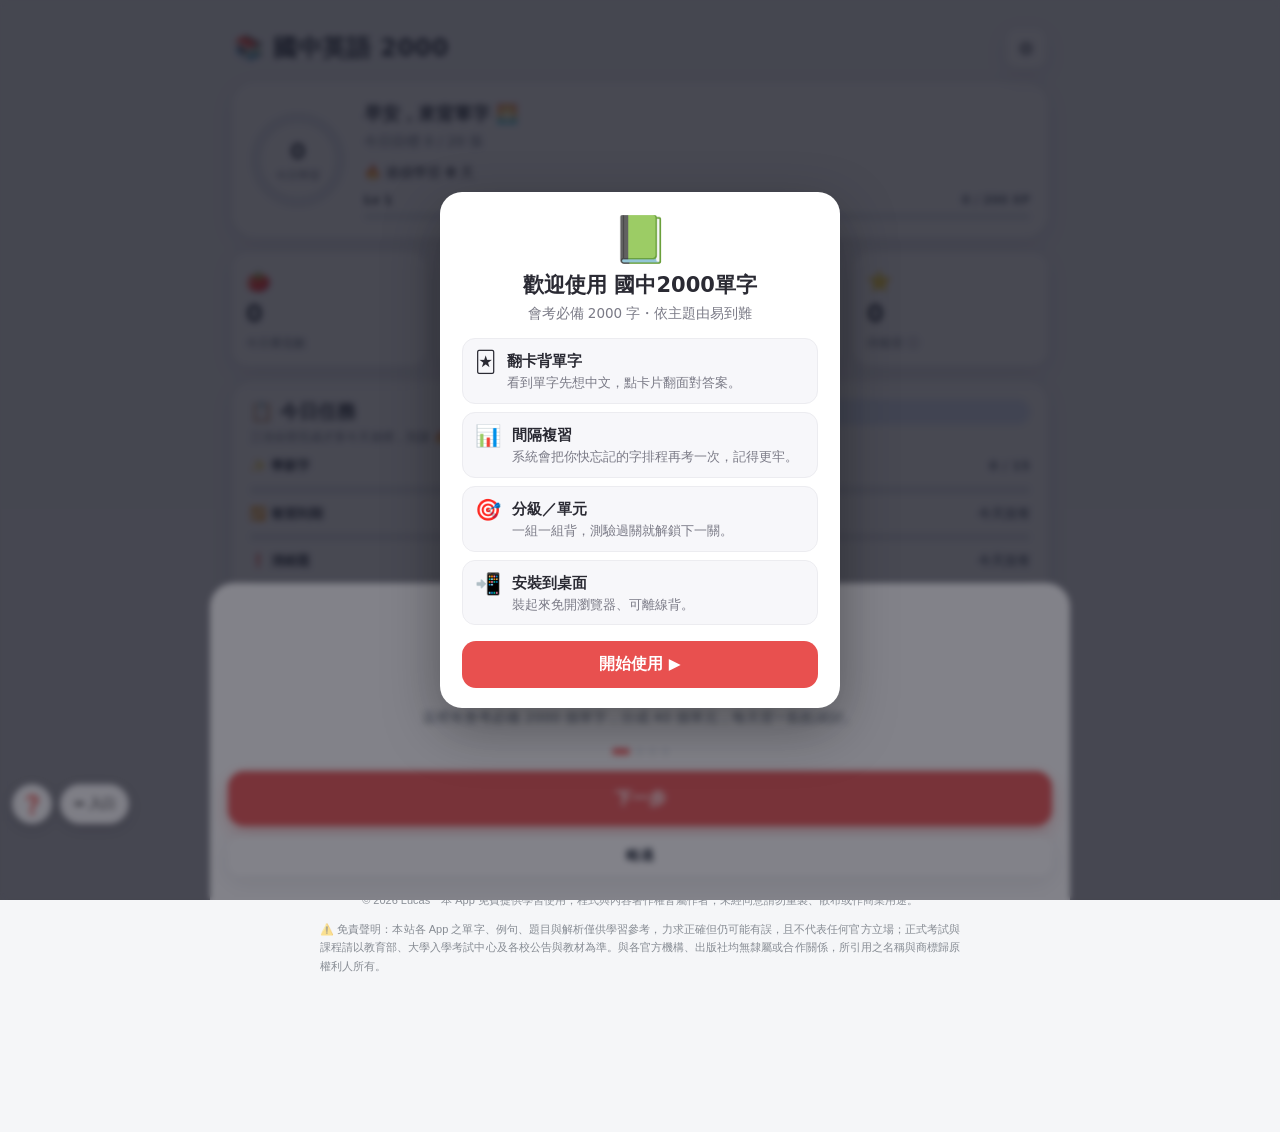
==== index.html @ 09dd48c2 "修正 bug:vocab 回報主指標全為 0(window.S 抓不到，App 的 S 是 let) 改用裸名 S。原本已學過/單元/綜合/連續/等級都因 window.S undefined 回報 " ====
<!DOCTYPE html>
<html lang="zh-Hant">
<head>
<meta charset="UTF-8">
<meta http-equiv="Content-Security-Policy" content="default-src 'self'; script-src 'self' 'unsafe-inline'; style-src 'self' 'unsafe-inline'; img-src 'self' data: blob:; media-src 'self' blob:; connect-src https://*.fullmodel.workers.dev; base-uri 'none'">
<meta name="viewport" content="width=device-width, initial-scale=1, viewport-fit=cover">
<meta name="theme-color" content="#e8504f">
<meta name="apple-mobile-web-app-capable" content="yes">
<meta name="apple-mobile-web-app-status-bar-style" content="black-translucent">
<meta name="apple-mobile-web-app-title" content="英語2000">
<title>國中英語 2000 單字</title>
<link rel="apple-touch-icon" href="apple-touch-icon.png">
<link rel="icon" href="icon-192.png">
<link rel="manifest" href="manifest.json">
<style>
:root{
  --accent:#ff6b6b; --accent-d:#e8504f; --accent-soft:#ffe5e5;
  --green:#2eb872; --green-soft:#d8f5e6;
  --blue:#4d8df6; --blue-soft:#e1ecfe;
  --amber:#f5a623; --amber-soft:#fdeccd;
  --bg:#f5f6f8; --card:#ffffff; --text:#222b38; --muted:#5f6b7a;
  --line:#e8ebf0; --shadow:0 6px 22px rgba(40,50,70,.10);
  --nav-h:64px; --radius:20px;
  --appw:560px;   /* 版面最大寬度，平板由 media query 放寬 */
}
html[data-theme="dark"]{
  --bg:#11151c; --card:#1b212c; --text:#e8edf4; --muted:#8b96a8;
  --line:#2a3340; --shadow:0 6px 22px rgba(0,0,0,.4);
  --accent-soft:#3a2526; --green-soft:#16332a; --blue-soft:#1a2740; --amber-soft:#3a2f1a;
}
*{box-sizing:border-box;-webkit-tap-highlight-color:transparent}
html,body{margin:0;padding:0;height:100%}
body{
  font-family:-apple-system,"Segoe UI",system-ui,"PingFang TC","Microsoft JhengHei",sans-serif;
  background:var(--bg); color:var(--text);
  overscroll-behavior:none; line-height:1.5;
  padding:env(safe-area-inset-top) env(safe-area-inset-right) 0 env(safe-area-inset-left);
}
#app{max-width:var(--appw); margin:0 auto; min-height:100vh; position:relative; padding-bottom:calc(var(--nav-h) + env(safe-area-inset-bottom) + 12px)}
.view{display:none; padding:16px 16px 0; animation:fade .25s ease}
.view.active{display:block}
@keyframes fade{from{opacity:0;transform:translateY(6px)}to{opacity:1;transform:none}}
h1,h2,h3{margin:0}
.muted{color:var(--muted)}
.center{text-align:center}
button{font-family:inherit; cursor:pointer; border:none; background:none; color:inherit}
.hide{display:none!important}

/* header */
.topbar{display:flex; align-items:center; justify-content:space-between; padding:6px 2px 14px}
.topbar .title{font-size:20px; font-weight:800; letter-spacing:.5px}
.icon-btn{width:40px;height:40px;border-radius:12px;background:var(--card);box-shadow:var(--shadow);font-size:18px;display:flex;align-items:center;justify-content:center}

/* cards */
.panel{background:var(--card); border-radius:var(--radius); box-shadow:var(--shadow); padding:18px; margin-bottom:14px}
.row{display:flex; gap:12px}
.row>*{flex:1}

/* progress ring */
.ring-wrap{display:flex; align-items:center; gap:18px}
.ring{position:relative; width:96px; height:96px; flex:none}
.ring svg{transform:rotate(-90deg)}
.ring .num{position:absolute; inset:0; display:flex; flex-direction:column; align-items:center; justify-content:center}
.ring .num b{font-size:22px; font-weight:800}
.ring .num span{font-size:11px; color:var(--muted)}

/* stat tiles */
.tiles{display:grid; grid-template-columns:repeat(2,1fr); gap:12px}
.tile{background:var(--card); border-radius:16px; box-shadow:var(--shadow); padding:14px}
.tile .v{font-size:24px; font-weight:800}
.tile .l{font-size:12px; color:var(--muted); margin-top:2px}
.tile .ico{font-size:20px}

/* big button */
.btn{display:flex; align-items:center; justify-content:center; gap:8px; width:100%; padding:16px; border-radius:16px; font-size:17px; font-weight:700; background:var(--accent-d); color:#fff; box-shadow:0 6px 16px rgba(232,80,79,.35); transition:transform .08s}
.btn:active{transform:scale(.97)}
.btn.sec{background:var(--card); color:var(--text); box-shadow:var(--shadow)}
.btn.green{background:var(--green); box-shadow:0 6px 16px rgba(46,184,114,.35)}
.btn.blue{background:var(--blue); box-shadow:0 6px 16px rgba(77,141,246,.35)}
.btn.sm{padding:11px; font-size:14px; border-radius:13px}

/* chips */
.chips{display:flex; gap:8px; flex-wrap:wrap; margin:4px 0}
.chip{padding:8px 14px; border-radius:20px; background:var(--card); box-shadow:var(--shadow); font-size:14px; font-weight:600; color:var(--muted)}
.chip.on{background:var(--accent); color:#fff; box-shadow:0 4px 12px rgba(255,107,107,.3)}

/* flashcard */
.deckbar{display:flex; align-items:center; justify-content:space-between; margin-bottom:10px; font-size:13px; color:var(--muted)}
.flash-scene{perspective:1200px; margin:6px 0 16px}
.flash{position:relative; width:100%; height:330px; transform-style:preserve-3d; transition:transform .5s cubic-bezier(.2,.8,.2,1); cursor:pointer}
.flash.flip{transform:rotateY(180deg)}
.face{position:absolute; inset:0; backface-visibility:hidden; -webkit-backface-visibility:hidden; border-radius:24px; background:var(--card); box-shadow:var(--shadow); display:flex; flex-direction:column; align-items:center; justify-content:center; padding:24px; text-align:center}
.face.back{transform:rotateY(180deg); background:linear-gradient(160deg,var(--accent),var(--accent-d)); color:#fff}
.face .word{font-size:46px; font-weight:800; letter-spacing:.5px; word-break:break-word}
.face .pos{margin-top:10px; padding:4px 12px; border-radius:14px; background:var(--accent-soft); color:var(--accent-d); font-size:13px; font-weight:700}
.face.back .pos{background:rgba(255,255,255,.25); color:#fff}
.face .zh{font-size:34px; font-weight:800; margin-top:6px}
.face .example{margin-top:12px; font-size:14px; line-height:1.5; max-width:90%; padding:10px 12px; border-radius:12px; background:rgba(255,255,255,.18)}
.face .example .en{font-weight:700}
.face .example .ex-zh{display:block; font-size:12.5px; opacity:.9; margin-top:3px}
.face .example:empty{display:none}
.face .topic{margin-top:14px; font-size:13px; opacity:.9}
.face .hint{position:absolute; bottom:18px; font-size:12px; color:var(--muted)}
.face.back .hint{color:rgba(255,255,255,.85)}
.speak{position:absolute; top:16px; right:16px; width:44px; height:44px; border-radius:14px; background:var(--accent-soft); color:var(--accent-d); font-size:20px; display:flex; align-items:center; justify-content:center}
.face.back .speak{background:rgba(255,255,255,.22); color:#fff}
.star{position:absolute; top:16px; left:16px; width:44px; height:44px; border-radius:14px; font-size:20px; display:flex; align-items:center; justify-content:center; background:var(--card); color:var(--muted)}
.face.back .star{background:rgba(255,255,255,.22)}
.star.on{color:#ffcf3f}

.rate{display:grid; grid-template-columns:repeat(3,1fr); gap:10px}
.rate button{padding:15px 6px; border-radius:16px; font-size:15px; font-weight:700; box-shadow:var(--shadow)}
.rate .no{background:var(--accent-soft); color:var(--accent-d)}
.rate .ok{background:var(--green-soft); color:var(--green)}
.rate .easy{background:var(--blue-soft); color:var(--blue)}
.rate button .e{display:block; font-size:22px; margin-bottom:2px}

.progress-line{height:8px; background:var(--line); border-radius:6px; overflow:hidden; margin:10px 0}
.progress-line>i{display:block; height:100%; background:var(--accent); border-radius:6px; transition:width .3s}

/* pomodoro bar */
.pomo{display:flex; align-items:center; gap:12px; background:var(--card); border-radius:16px; box-shadow:var(--shadow); padding:12px 14px; margin-bottom:12px}
.pomo .time{font-size:26px; font-weight:800; font-variant-numeric:tabular-nums; min-width:84px}
.pomo .state{font-size:12px; color:var(--muted)}
.pomo .dots{font-size:13px; letter-spacing:2px}
.pomo .ctrl{display:flex; gap:8px; margin-left:auto}
.pomo .ctrl button{width:42px;height:42px;border-radius:12px;background:var(--bg);font-size:17px;display:flex;align-items:center;justify-content:center}
.pomo.focus{outline:2px solid var(--accent)}
.pomo.break{outline:2px solid var(--green)}

/* quiz */
.subtabs{display:flex; gap:8px; margin-bottom:14px}
.subtabs button{flex:1; padding:11px; border-radius:14px; font-weight:700; font-size:14px; background:var(--card); box-shadow:var(--shadow); color:var(--muted)}
.subtabs button.on{background:var(--blue); color:#fff}
.q-passage{background:var(--blue-soft); border-radius:16px; padding:16px; font-size:16px; line-height:1.7; margin-bottom:14px}
.q-text{font-size:18px; font-weight:700; margin-bottom:14px}
.opts{display:flex; flex-direction:column; gap:10px}
.opt{padding:14px 16px; border-radius:14px; background:var(--card); box-shadow:var(--shadow); font-size:16px; text-align:left; display:flex; align-items:center; gap:10px; transition:transform .06s}
.opt:active{transform:scale(.98)}
.opt .k{width:26px;height:26px;border-radius:8px;background:var(--bg);display:flex;align-items:center;justify-content:center;font-weight:700;font-size:13px;flex:none}
.opt.correct{background:var(--green-soft); color:var(--green); font-weight:700}
.opt.correct .k{background:var(--green); color:#fff}
.opt.wrong{background:var(--accent-soft); color:var(--accent-d); font-weight:700}
.opt.wrong .k{background:var(--accent); color:#fff}
.opt.dim{opacity:.55}
.explain{margin-top:14px; padding:14px; border-radius:14px; background:var(--amber-soft); color:var(--text); font-size:14px; line-height:1.6}
.explain b{color:var(--amber)}
.q-meta{display:flex; justify-content:space-between; font-size:13px; color:var(--muted); margin-bottom:10px}

/* stats */
.bars{display:flex; align-items:flex-end; gap:8px; height:110px; padding-top:8px}
.bars .b{flex:1; display:flex; flex-direction:column; align-items:center; gap:6px; height:100%; justify-content:flex-end}
.bars .b .bar{width:70%; min-height:4px; background:var(--accent); border-radius:6px 6px 0 0; transition:height .4s}
.bars .b .day{font-size:11px; color:var(--muted)}
.bars .b .cnt{font-size:11px; color:var(--muted)}
.lvbar{margin-top:6px}
.lvbar .top{display:flex; justify-content:space-between; font-size:13px; margin-bottom:5px}

/* settings rows */
.set-row{display:flex; align-items:center; justify-content:space-between; padding:13px 0; border-bottom:1px solid var(--line)}
.set-row:last-child{border-bottom:none}
.set-row .lab{font-size:15px}
.set-row .lab small{display:block; color:var(--muted); font-size:12px}
.stepper{display:flex; align-items:center; gap:12px}
.stepper button{width:34px;height:34px;border-radius:10px;background:var(--bg);font-size:18px;font-weight:700;display:flex;align-items:center;justify-content:center}
.stepper b{min-width:54px; text-align:center; font-weight:800}
.switch{width:50px;height:30px;border-radius:16px;background:var(--line);position:relative;transition:background .2s}
.switch.on{background:var(--green)}
.switch i{position:absolute;top:3px;left:3px;width:24px;height:24px;border-radius:50%;background:#fff;transition:transform .2s;box-shadow:0 1px 3px rgba(0,0,0,.3)}
.switch.on i{transform:translateX(20px)}

/* bottom nav */
.nav{position:fixed; bottom:0; left:0; right:0; height:calc(var(--nav-h) + env(safe-area-inset-bottom)); padding-bottom:env(safe-area-inset-bottom); background:var(--card); border-top:1px solid var(--line); display:flex; max-width:var(--appw); margin:0 auto; z-index:50}
.nav button{flex:1; display:flex; flex-direction:column; align-items:center; justify-content:center; gap:3px; color:var(--muted); font-size:11px; font-weight:700}
.nav button .ni{font-size:21px; line-height:1}
.nav button.on{color:var(--accent)}
body.quiz-lock .nav{display:none}
body.quiz-lock .quiz-ctrl{display:none}
.wb-cat-h{display:flex;align-items:center;gap:8px;font-size:13px;font-weight:800;color:var(--accent-d);margin:14px 2px 8px;padding-bottom:5px;border-bottom:2px solid var(--accent-soft)}
.wb-cat-h:first-child{margin-top:2px}
.wb-cat-h span{font-size:11px;font-weight:700;color:#fff;background:var(--accent);border-radius:999px;padding:1px 8px}

/* modal */
.overlay{position:fixed; inset:0; background:rgba(20,25,35,.55); display:flex; align-items:flex-end; justify-content:center; z-index:100; opacity:0; pointer-events:none; transition:opacity .25s}
.overlay.show{opacity:1; pointer-events:auto}
.sheet{width:100%; max-width:var(--appw); background:var(--card); border-radius:24px 24px 0 0; padding:20px 18px calc(24px + env(safe-area-inset-bottom)); transform:translateY(100%); transition:transform .3s cubic-bezier(.2,.8,.2,1); max-height:88vh; overflow-y:auto}
.overlay.show .sheet{transform:none}
.sheet h2{font-size:18px; margin-bottom:6px}
.sheet .grab{width:40px;height:5px;border-radius:3px;background:var(--line);margin:0 auto 14px}

/* big result */
.result{text-align:center; padding:10px 0}
.result .big{font-size:64px}
.result .score{font-size:40px; font-weight:800; margin:6px 0}

/* toast */
.toast{position:fixed; left:50%; bottom:calc(var(--nav-h) + 24px); transform:translateX(-50%) translateY(20px); background:var(--text); color:var(--bg); padding:12px 18px; border-radius:14px; font-size:14px; font-weight:600; opacity:0; pointer-events:none; transition:.25s; z-index:200; box-shadow:var(--shadow); max-width:90%}
.toast.show{opacity:1; transform:translateX(-50%) translateY(0)}

/* celebration */
.celebrate{position:fixed; inset:0; display:flex; align-items:center; justify-content:center; z-index:300; pointer-events:none; opacity:0; transition:opacity .2s}
.celebrate.show{opacity:1}
.celebrate .card{background:var(--card); border-radius:24px; box-shadow:var(--shadow); padding:26px 30px; text-align:center; transform:scale(.6)}
.celebrate.show .card{animation:pop .45s ease forwards}
.celebrate .ce{font-size:60px}
.celebrate .ct{font-weight:800; font-size:20px; margin-top:8px}
.celebrate .cs{color:var(--muted); font-size:14px; margin-top:4px}
/* badges grid */
.badges{display:grid; grid-template-columns:repeat(4,1fr); gap:10px}
.badge{background:var(--card); border-radius:14px; box-shadow:var(--shadow); padding:12px 6px; text-align:center}
.badge .be{font-size:26px}
.badge .bt{font-size:11px; margin-top:4px; font-weight:600}
.badge.off{opacity:.32; filter:grayscale(1)}
.empty{text-align:center; padding:40px 20px; color:var(--muted)}
.empty .e{font-size:48px; margin-bottom:10px}
.pop{animation:pop .35s ease}
@keyframes pop{0%{transform:scale(.8)}60%{transform:scale(1.08)}100%{transform:scale(1)}}
.section-title{font-size:14px; font-weight:800; color:var(--muted); margin:18px 2px 8px; letter-spacing:.5px}

/* ===== 每日任務卡 + 首頁收斂 ===== */
.task-seg{margin:10px 0}
.task-seg-top{display:flex;justify-content:space-between;font-size:13px;font-weight:700;margin-bottom:2px}
.task-seg-top span:last-child{color:var(--muted);font-weight:800}
.scope-chip{font-size:12px;font-weight:800;color:var(--blue);background:var(--blue-soft);padding:4px 12px;border-radius:999px;cursor:pointer;white-space:nowrap}
.btn.done{background:var(--green)!important}
.quick-actions{display:grid;grid-template-columns:repeat(4,1fr);gap:8px;margin-top:12px}
.quick-actions button{position:relative;background:var(--bg);border:none;border-radius:14px;padding:10px 4px;font-size:12px;font-weight:700;color:var(--text);cursor:pointer;display:flex;flex-direction:column;align-items:center;gap:4px}
.quick-actions button span{font-size:20px}
.quick-actions button i{position:absolute;top:4px;right:8px;font-style:normal;font-size:11px;font-weight:800;color:#fff;background:var(--amber);min-width:16px;height:16px;line-height:16px;text-align:center;border-radius:9px;padding:0 3px}
.quick-actions button i:empty,.quick-actions button i.zero{display:none}

/* ===== 錯題本頁 ===== */
.wb-sort{display:flex;gap:6px}
.wb-sort button{font-size:12px;font-weight:700;padding:4px 10px;border-radius:999px;border:none;background:var(--bg);color:var(--muted);cursor:pointer}
.wb-sort button.on{background:var(--accent);color:#fff}
.wb-item{display:flex;align-items:center;gap:10px;padding:11px 0;border-bottom:1px solid var(--line)}
.wb-item .w{font-weight:800;font-size:17px}
.wb-item .z{color:var(--muted);font-size:13px;margin-top:2px}
.wb-item .cnt{font-size:11px;font-weight:800;color:var(--amber);background:var(--amber-soft);padding:3px 9px;border-radius:999px;white-space:nowrap}
.wb-item .sp{margin-left:auto;display:flex;gap:6px;align-items:center}
.wb-item .sp button{background:var(--bg);border:none;border-radius:10px;padding:7px 11px;font-size:12px;font-weight:700;color:var(--text);cursor:pointer}
.last-pick{background:var(--amber-soft);color:var(--accent-d);font-size:13px;font-weight:700;padding:8px 11px;border-radius:10px;margin:6px 0 2px}

/* ===== M5 卡片背面分層放大 ===== */
.face.back .zh{font-size:40px;margin-top:2px;line-height:1.1}
.face.back .pos{margin-top:8px;font-size:12px;padding:3px 10px;background:rgba(255,255,255,.25);color:#fff}
.face.back .example{font-size:15px;margin-top:12px;background:rgba(255,255,255,.16)}
.face.back .example .en{font-weight:800}
.face.back .example .ex-zh{font-size:13.5px;opacity:.95;margin-top:4px}
.face.back .topic{margin-top:10px;font-size:11px;opacity:.7}
.face.back .word{font-size:24px;opacity:.85;font-weight:700}

/* ===== M6 測驗題型 + 新手引導 ===== */
.quiz-ctrl{display:flex;flex-direction:column;gap:10px;margin-bottom:14px;background:var(--card);border-radius:16px;box-shadow:var(--shadow);padding:12px}
.qc-row{display:flex;align-items:center;gap:8px}
.qc-lab{font-size:11px;font-weight:800;color:var(--muted);letter-spacing:1px;flex:none;width:30px}
.qc-seg{display:flex;gap:3px;background:var(--bg);border-radius:999px;padding:3px}
.qc-seg.grow{flex:1}
.qc-seg.grow button{flex:1}
.qc-unit{border:none;background:var(--bg);border-radius:999px;padding:8px 14px;font-size:12.5px;font-weight:700;color:var(--text);cursor:pointer;flex:1;max-width:160px}
.qc-seg button{border:none;background:none;font-size:13px;font-weight:700;color:var(--muted);padding:7px 12px;border-radius:999px;cursor:pointer;white-space:nowrap;transition:.15s}
.qc-seg button.on{background:var(--accent);color:#fff;box-shadow:0 2px 8px rgba(255,107,107,.3)}
.ob-dots{display:flex;gap:6px;justify-content:center;margin-bottom:16px}
.ob-dot{width:7px;height:7px;border-radius:999px;background:var(--line);transition:.2s}
.ob-dot.on{background:var(--accent);width:18px}

/* ===== M7 單元闖關地圖 ===== */
.map-grid{display:grid;grid-template-columns:repeat(4,1fr);gap:10px;padding:2px}
.map-cell{aspect-ratio:1;border-radius:16px;display:flex;flex-direction:column;align-items:center;justify-content:center;font-weight:800;cursor:pointer;background:var(--card);box-shadow:var(--shadow)}
.map-cell .u{font-size:17px}
.map-cell .s{font-size:17px;margin-top:1px}
.map-cell.locked{background:var(--bg);color:var(--muted);cursor:not-allowed;box-shadow:none}
.map-cell.passed{background:linear-gradient(160deg,var(--green),#1c9c5e);color:#fff}
.map-cell.open{outline:2px solid var(--accent);outline-offset:-2px}

/* ===== M8 會考倒數/老師作業 banner ===== */
.banner{padding:11px 14px;border-radius:14px;font-size:13px;font-weight:700;margin-bottom:10px;line-height:1.5}
.banner.exam{background:var(--blue-soft);color:var(--blue)}
.banner.assign{background:var(--amber-soft);color:var(--accent-d);cursor:pointer}
/* ===== 安裝到桌面按鈕 ===== */
.install-btn{width:100%;display:flex;align-items:center;gap:10px;padding:13px 16px;border-radius:14px;font-size:15px;font-weight:800;background:var(--green);color:#fff;box-shadow:0 5px 16px rgba(46,184,114,.35);margin-bottom:12px;cursor:pointer;border:none;font-family:inherit}
.install-btn span{font-size:18px}
.install-btn.sec{background:var(--card);color:var(--text);box-shadow:var(--shadow)}
.install-tip{background:var(--green-soft);color:var(--text);border-radius:14px;padding:14px 16px;font-size:14px;line-height:1.8;margin-bottom:12px}
.install-tip b{color:var(--green)}
.install-x{display:inline-block;margin-top:8px;color:var(--green);font-weight:800;cursor:pointer}

/* ===== 單元分頁（課本目錄） ===== */
.units-grid{display:grid;grid-template-columns:repeat(2,1fr);gap:10px;padding:2px}
.unit-card{border-radius:16px;padding:12px 13px;background:var(--card);box-shadow:var(--shadow);cursor:pointer}
.unit-card.locked{background:var(--bg);color:var(--muted);cursor:not-allowed;box-shadow:none}
.unit-card.passed{background:linear-gradient(160deg,var(--green),#1c9c5e);color:#fff}
.unit-card.open{outline:2px solid var(--accent);outline-offset:-2px}
.uc-top{display:flex;justify-content:space-between;align-items:center}
.uc-n{font-size:15px;font-weight:800}
.uc-sub{font-size:12px;opacity:.85;margin-top:5px}
.unit-card .progress-line{margin:6px 0 0;height:6px}

/* ===== 錯題本標籤 ===== */
.wb-tag{font-size:10px;font-weight:800;color:var(--blue);background:var(--blue-soft);padding:2px 6px;border-radius:6px;margin-left:4px;vertical-align:middle}
.wb-u{font-size:10px;font-weight:700;color:var(--muted);margin-left:4px;vertical-align:middle}

/* ===== 魔王字 ===== */
.wb-item.boss{background:linear-gradient(90deg,rgba(232,80,79,.07),transparent);border-radius:10px;padding-left:6px}
.wb-item.boss .w{color:var(--accent-d)}

/* ===== 拼字輸入題型 ===== */
.spell-in{width:100%;box-sizing:border-box;margin-top:16px;padding:14px 16px;font-size:22px;font-weight:800;border:2px solid var(--line);border-radius:14px;background:var(--bg);color:var(--text);text-align:center;letter-spacing:1px}
.spell-in:focus{outline:none;border-color:var(--blue)}
/* ===== 填空題（cloze） ===== */
.cloze-sent{font-size:19px;line-height:1.75;font-weight:600}
.cloze-b{color:var(--blue);letter-spacing:2px;font-weight:800}
.cloze-hint{margin-top:10px;font-size:14px;color:var(--muted)}

/* ===== 無障礙：減少動態 + 焦點環 ===== */
@media (prefers-reduced-motion: reduce){ *{animation-duration:.01ms!important; transition-duration:.01ms!important; scroll-behavior:auto!important} }
:focus-visible{outline:3px solid var(--blue); outline-offset:2px; border-radius:8px}

/* ===== 多義字 另解 ===== */
.face.back .sense2{margin-top:8px;font-size:13px;background:rgba(255,255,255,.16);padding:7px 11px;border-radius:10px;max-width:90%;line-height:1.5}
.face.back .sense2:empty{display:none}
.face.back .sense2 b{background:rgba(255,255,255,.28);padding:1px 6px;border-radius:6px;margin-right:3px}
.face.back .sense2 .ex-zh{display:block;font-size:12px;opacity:.9;margin-top:3px}

/* ===== 響應式：平板 / 大螢幕動態放大 ===== */
@media (min-width:700px){
  :root{ --appw:680px; --nav-h:70px; --radius:24px; }
  .view{ padding:22px 22px 0; }
  .topbar .title{ font-size:24px; }
  .flash{ height:400px; }
  .face .word{ font-size:56px; }
  .face .zh{ font-size:40px; }
  .face.back .zh{ font-size:46px; }
  .face .example{ font-size:16px; }
  .face.back .example{ font-size:17px; }
  .q-text{ font-size:20px; }
  .opt{ font-size:17px; padding:16px 18px; }
  .q-passage{ font-size:17px; }
  .tiles{ grid-template-columns:repeat(3,1fr); }
  .units-grid{ grid-template-columns:repeat(3,1fr); }
  .map-grid{ grid-template-columns:repeat(5,1fr); }
  .badges{ grid-template-columns:repeat(5,1fr); }
  .nav button{ font-size:13px; }
  .nav button .ni{ font-size:24px; }
}
@media (min-width:1040px){
  :root{ --appw:860px; }
  .flash{ height:440px; }
  .face .word{ font-size:62px; }
  .units-grid{ grid-template-columns:repeat(4,1fr); }
  .map-grid{ grid-template-columns:repeat(6,1fr); }
  .tiles{ grid-template-columns:repeat(4,1fr); }
}
/* 橫向矮螢幕（手機/平板橫放）：縮短卡片避免被切 */
@media (max-height:560px) and (min-width:640px){
  .flash{ height:260px; }
  .face .word{ font-size:40px; }
  .face .zh{ font-size:30px; }
}
</style>
</head>
<body>
<div id="app">

  <!-- ===== HOME ===== -->
  <section class="view active" id="view-home">
    <div class="topbar">
      <div class="title">📚 國中英語 2000</div>
      <button class="icon-btn" onclick="openSettings()">⚙️</button>
    </div>

    <div class="panel">
      <div class="ring-wrap">
        <div class="ring">
          <svg width="96" height="96" viewBox="0 0 96 96">
            <circle cx="48" cy="48" r="42" fill="none" stroke="var(--line)" stroke-width="10"/>
            <circle id="goalRing" cx="48" cy="48" r="42" fill="none" stroke="var(--accent)" stroke-width="10" stroke-linecap="round" stroke-dasharray="264" stroke-dashoffset="264"/>
          </svg>
          <div class="num"><b id="goalNum">0</b><span>今日學習</span></div>
        </div>
        <div style="flex:1">
          <div id="greet" style="font-size:18px;font-weight:800">嗨，準備好了嗎？</div>
          <div class="muted" id="goalText" style="font-size:14px;margin-top:4px">今日目標 0 / 20 張</div>
          <div id="streakRow" style="margin-top:10px;font-size:14px">🔥 連續學習 <b id="streakHome">0</b> 天</div>
          <div style="margin-top:8px"><div style="display:flex;justify-content:space-between;font-size:12px;font-weight:700"><span id="lvText">Lv 1</span><span id="xpText" class="muted">0 / 200 XP</span></div><div class="progress-line" style="margin:4px 0 0;height:7px"><i id="xpBar" style="width:0%;background:linear-gradient(90deg,var(--amber),var(--accent))"></i></div></div>
        </div>
      </div>
    </div>

    <div id="installBar"></div>

    <div id="homeBanners"></div>

    <div class="tiles">
      <div class="tile"><div class="ico">🍅</div><div class="v" id="pomoToday">0</div><div class="l">今日番茄數</div></div>
      <div class="tile"><div class="ico">🎯</div><div class="v" id="accToday">—</div><div class="l">今日答對率</div></div>
      <div class="tile"><div class="ico">📚</div><div class="v" id="masteredCount">0</div><div class="l" style="cursor:pointer" onclick="toast('精熟＝連續答對、升到第 5 盒以上的字')">已精熟單字 ⓘ</div></div>
      <div class="tile"><div class="ico">⭐</div><div class="v" id="dueCount">0</div><div class="l" style="cursor:pointer" onclick="toast('待複習＝今天到期、該再看一次的字')">待複習 ⓘ</div></div>
    </div>

    <div class="panel" style="margin-top:14px" id="taskCard">
      <div class="row" style="justify-content:space-between;align-items:center;margin-bottom:2px">
        <h3 style="margin:0">📋 今日任務</h3>
        <span class="scope-chip" id="deckScope" onclick="openDeckPicker()" title="點我換範圍/單元">全部</span>
      </div>
      <div class="muted" style="font-size:12px;margin-bottom:6px">三項全部完成才算今天達標，別讓 🔥 連續天數斷掉</div>
      <div id="taskSegs"></div>
      <button class="btn" id="mainCta" style="margin-top:14px" onclick="startToday()">開始今天 ▶</button>
      <div class="quick-actions">
        <button onclick="go('quiz')"><span>📝</span>測驗</button>
        <button onclick="startQuick()"><span>⚡</span>快速5題</button>
        <button id="wrongBtn" onclick="go('wrong')"><span>🔁</span>錯題<i id="wrongNum"></i></button>
        <button onclick="startReview(true)"><span>🍅</span>番茄鐘</button>
      </div>
    </div>
  </section>

  <!-- ===== FLASHCARDS ===== -->
  <section class="view" id="view-cards">
    <div class="topbar">
      <div class="title">單字卡</div>
      <button class="icon-btn" onclick="openDeckPicker()">🎚️</button>
    </div>

    <div class="pomo hide" id="pomoBar">
      <div>
        <div class="time" id="pomoTime">10:00</div>
        <div class="state" id="pomoState">專注中</div>
      </div>
      <div class="dots" id="pomoDots"></div>
      <div class="ctrl">
        <button id="pomoToggle" onclick="togglePomo()">⏸</button>
        <button onclick="stopPomo()">⏹</button>
      </div>
    </div>

    <div id="studyArea">
      <div class="deckbar">
        <span id="deckLabel">今日複習</span>
        <span id="deckCount">0 / 0</span>
      </div>
      <div class="progress-line"><i id="deckProg" style="width:0%"></i></div>

      <div class="flash-scene">
        <div class="flash" id="flash" onclick="flipCard()">
          <div class="face front">
            <button class="star" id="starBtn" onclick="event.stopPropagation();toggleStar()">★</button>
            <button class="speak" onclick="event.stopPropagation();speakWord()">🔊</button>
            <div class="word" id="fWord">—</div>
            <div class="pos" id="fPos"></div>
            <div class="hint">點一下看中文 👆</div>
          </div>
          <div class="face back">
            <button class="speak" onclick="event.stopPropagation();speakCard()">🔊</button>
            <div class="word" id="bWord" style="font-size:30px"></div>
            <div class="zh" id="bZh"></div>
            <div class="pos" id="bPos"></div>
            <div class="example" id="bExample"></div>
            <div class="sense2" id="bSense2"></div>
            <div class="topic" id="bTopic"></div>
            <div class="hint">下方選或滑動：← 不會 · → 記得 · ↑ 太簡單</div>
          </div>
        </div>
      </div>

      <div class="rate" id="rateRow">
        <button class="no" onclick="rate('no')"><span class="e">😵</span>不會</button>
        <button class="ok" onclick="rate('ok')"><span class="e">🙂</span>記得</button>
        <button class="easy" onclick="rate('easy')"><span class="e">😎</span>太簡單</button>
      </div>
    </div>

    <div id="reviewArea" class="hide">
      <div class="deckbar"><span id="rvLabel">今日複習</span><span id="rvCount">0 / 0</span></div>
      <div class="progress-line"><i id="rvProg" style="width:0%"></i></div>
      <div class="rv-mode" id="rvMode"></div>
      <div id="rvBody"></div>
    </div>

    <div id="studyDone" class="hide"></div>
  </section>

  <!-- ===== QUIZ ===== -->
  <section class="view" id="view-quiz">
    <div class="topbar"><div class="title">單字測驗</div><button class="icon-btn" id="quizExit" style="display:none" onclick="exitQuiz()">✕</button></div>
    <div class="quiz-ctrl">
      <div class="qc-row">
        <span class="qc-lab">題型</span>
        <div class="qc-seg grow" id="qcDir">
          <button data-d="en2zh" onclick="setQuizDir('en2zh')">英→中</button>
          <button data-d="zh2en" onclick="setQuizDir('zh2en')">中→英</button>
          <button data-d="spell" onclick="setQuizDir('spell')">拼字</button>
          <button data-d="cloze" onclick="setQuizDir('cloze')">填空</button>
        </div>
      </div>
      <div class="qc-row">
        <span class="qc-lab">範圍</span>
        <select id="qcUnit" class="qc-unit" style="max-width:none;flex:1" onchange="setQuizUnit(this.value)"></select>
        <span class="qc-lab" style="width:auto;margin-left:auto;color:var(--muted);font-weight:700">📝 固定 50 題</span>
      </div>
    </div>
    <div id="quizBody"></div>
  </section>

  <!-- ===== STATS ===== -->
  <section class="view" id="view-stats">
    <div class="topbar"><div class="title">統計</div><button class="icon-btn" onclick="openSettings()">⚙️</button></div>

    <div class="tiles">
      <div class="tile"><div class="ico">🍅</div><div class="v" id="s-pomoTotal">0</div><div class="l">累積番茄數</div></div>
      <div class="tile"><div class="ico">🔥</div><div class="v" id="s-streak">0</div><div class="l">連續天數</div></div>
      <div class="tile"><div class="ico">✅</div><div class="v" id="s-acc">—</div><div class="l">總答對率</div></div>
      <div class="tile"><div class="ico">🃏</div><div class="v" id="s-totalCards">0</div><div class="l">累積複習張數</div></div>
    </div>

    <div class="panel" style="margin-top:14px">
      <h3 style="margin-bottom:6px">最近 7 天</h3>
      <div class="bars" id="weekBars"></div>
    </div>

    <div class="panel">
      <h3 style="margin-bottom:4px">單字熟練度</h3>
      <div class="muted" style="font-size:12px;margin-bottom:12px">「精熟」= 連續答對升到第 5 盒以上（★）</div>
      <div class="lvbar"><div class="top"><span>基礎 1200 字</span><span id="lv1txt">0 / 0</span></div><div class="progress-line"><i id="lv1bar" style="width:0%"></i></div></div>
      <div class="lvbar" style="margin-top:14px"><div class="top"><span>挑戰 800 字</span><span id="lv2txt">0 / 0</span></div><div class="progress-line"><i id="lv2bar" style="width:0%;background:var(--blue)"></i></div></div>
    </div>

    <div class="panel">
      <h3 style="margin-bottom:4px">各主題精熟度</h3>
      <div class="muted" style="font-size:12px;margin-bottom:10px">看看哪些主題還要加強</div>
      <div id="topicStats"></div>
    </div>

    <div class="panel">
      <h3 style="margin-bottom:10px">成就徽章 🏅</h3>
      <div class="badges" id="badgeGrid"></div>
    </div>
  </section>

  <!-- ===== WRONG BOOK ===== -->
  <section class="view" id="view-wrong">
    <div class="topbar"><div class="title">🔁 錯題本</div><button class="icon-btn" onclick="go('home')">✕</button></div>
    <div class="panel">
      <div class="row" style="justify-content:space-between;align-items:center">
        <div><b id="wbCount">0</b> 個錯題<span id="wbDueTxt" class="muted" style="font-size:12px"></span></div>
        <div class="muted" style="font-size:12px">英↔中 各連對 2 次才畢業</div>
      </div>
      <button class="btn" id="wbReviewBtn" style="margin-top:12px" onclick="quizWrong()">📝 開始複習錯題</button>
      <button class="btn sec sm" style="margin-top:10px" onclick="startStudy('wrong',false)">🃏 翻卡看一遍（複習印象，不計畢業）</button>
    </div>
    <div class="panel">
      <div class="row" style="justify-content:space-between;align-items:center;margin-bottom:8px">
        <h3 style="margin:0">清單</h3>
        <div class="wb-sort">
          <button id="wbSortN" class="on" onclick="setWbSort('n')">最常錯</button>
          <button id="wbSortT" onclick="setWbSort('t')">最近錯</button>
        </div>
      </div>
      <div class="qc-row" style="margin-bottom:8px"><span class="qc-lab">分類</span>
        <div class="qc-seg grow" id="wbGroupSeg">
          <button data-g="topic" class="on" onclick="setWbGroup('topic')">主題</button>
          <button data-g="pos" onclick="setWbGroup('pos')">詞性</button>
          <button data-g="unit" onclick="setWbGroup('unit')">單元</button>
          <button data-g="level" onclick="setWbGroup('level')">級別</button>
        </div>
      </div>
      <div id="wbList"></div>
    </div>
  </section>

  <!-- ===== UNITS ===== -->
  <section class="view" id="view-units">
    <div class="topbar"><div class="title">📚 單元</div><div></div></div>
    <div class="panel">
      <div class="muted" style="font-size:13px;margin-bottom:4px">40 個單元、每單元 50 字。點單元看清單、學習與測驗。測驗 ≥80% 過關蓋 ⭐ 解鎖下一關。已過 <b id="unitsPassed">0</b> / <span id="unitsTotal">40</span> 關</div>
      <div class="progress-line"><i id="unitsProg" style="width:0%;background:var(--green)"></i></div>
      <div class="row" style="justify-content:space-between;align-items:center;margin-top:10px">
        <span class="muted" style="font-size:12px">🔓 自由模式（任意單元都能練，不用照順序解鎖）</span>
        <div class="switch" id="swFree" onclick="toggleFreeUnit()"><i></i></div>
      </div>
    </div>
    <div class="units-grid" id="unitsGrid"></div>
    <div class="panel" style="margin-top:16px">
      <h3 style="margin-bottom:4px">🏆 綜合測驗</h3>
      <div class="muted" style="font-size:12px;margin-bottom:10px">每過完 4 個單元解鎖一關，用「拼字」考 100 題，答對率 ≥80% 過關 🏆</div>
      <div class="units-grid" id="comboGrid"></div>
    </div>
  </section>

  <!-- ===== UNIT DETAIL ===== -->
  <section class="view" id="view-unitdetail">
    <div class="topbar"><div class="title" id="udTitle">Unit</div><button class="icon-btn" onclick="go('units')">✕</button></div>
    <div class="panel">
      <div id="udStats" class="muted" style="font-size:13px;margin-bottom:4px"></div>
      <div class="progress-line"><i id="udProg" style="width:0%;background:var(--green)"></i></div>
      <div class="row" style="margin-top:12px;gap:8px">
        <button class="btn sm" style="flex:1" onclick="startUnitLearn(udCur)">📖 學習這單元</button>
        <button class="btn sm sec" style="flex:1" onclick="startUnitChallenge(udCur)">📝 測驗驗收</button>
      </div>
    </div>
    <div class="panel">
      <h3 style="margin-bottom:6px">單字清單（<span id="udCount">50</span>）</h3>
      <div id="udList"></div>
    </div>
  </section>

  <!-- ===== NAV ===== -->
  <nav class="nav">
    <button id="nav-home" class="on" aria-label="首頁" onclick="go('home')"><span class="ni">🏠</span>首頁</button>
    <button id="nav-cards" aria-label="單字卡" onclick="go('cards')"><span class="ni">🃏</span>單字卡</button>
    <button id="nav-units" aria-label="單元" onclick="go('units')"><span class="ni">📚</span>單元</button>
    <button id="nav-quiz" aria-label="測驗" onclick="go('quiz')"><span class="ni">📝</span>測驗</button>
    <button id="nav-wrong" aria-label="錯題" onclick="go('wrong')"><span class="ni">🔁</span>錯題</button>
    <button id="nav-stats" aria-label="統計" onclick="go('stats')"><span class="ni">📊</span>統計</button>
  </nav>
</div>

<!-- ===== ONBOARDING ===== -->
<div class="overlay" id="onboardOverlay">
  <div class="sheet" style="text-align:center">
    <div id="obIcon" style="font-size:56px;line-height:1.2">📚</div>
    <h2 id="obTitle" style="justify-content:center"></h2>
    <div class="muted" id="obText" style="font-size:14px;margin:8px 4px 20px;line-height:1.6"></div>
    <div class="ob-dots" id="obDots"></div>
    <button class="btn" id="obBtn" onclick="nextOnboard()">下一步</button>
    <button class="btn sec sm" style="margin-top:10px" onclick="finishOnboard()">略過</button>
  </div>
</div>

<!-- ===== SETTINGS SHEET ===== -->
<div class="overlay" id="settingsOverlay" onclick="if(event.target===this)closeSettings()">
  <div class="sheet">
    <div class="grab"></div>
    <h2>設定</h2>
    <div class="muted" style="font-size:13px;margin-bottom:10px">調整成適合你的節奏</div>

    <div class="section-title">番茄鐘</div>
    <div class="set-row"><div class="lab">專注時間<small>建議 10–15 分鐘</small></div>
      <div class="stepper"><button onclick="stepSet('focusMin',-5)">−</button><b><span id="setFocus">10</span> 分</b><button onclick="stepSet('focusMin',5)">＋</button></div></div>
    <div class="set-row"><div class="lab">休息時間</div>
      <div class="stepper"><button onclick="stepSet('breakMin',-1)">−</button><b><span id="setBreak">5</span> 分</b><button onclick="stepSet('breakMin',1)">＋</button></div></div>
    <div class="set-row"><div class="lab">長休息時間<small>每完成 4 個番茄</small></div>
      <div class="stepper"><button onclick="stepSet('longBreakMin',-5)">−</button><b><span id="setLongBreak">15</span> 分</b><button onclick="stepSet('longBreakMin',5)">＋</button></div></div>

    <div class="section-title">學習</div>
    <div class="set-row"><div class="lab">每日目標<small>每天想背幾張卡</small></div>
      <div class="stepper"><button onclick="stepSet('dailyGoal',-5)">−</button><b><span id="setGoal">20</span> 張</b><button onclick="stepSet('dailyGoal',5)">＋</button></div></div>
    <div class="set-row"><div class="lab">每日新字<small>今日任務的學新字目標</small></div>
      <div class="stepper"><button onclick="stepSet('dailyNew',-5)">−</button><b><span id="setNew">15</span> 字</b><button onclick="stepSet('dailyNew',5)">＋</button></div></div>
    <div class="set-row"><div class="lab">會考日期<small>設定後首頁顯示倒數與每日建議量</small></div>
      <input type="date" id="setExam" onchange="setExamDate(this.value)" style="border:1px solid var(--line);border-radius:10px;padding:6px 8px;font-size:13px;color:var(--text);background:var(--card)"></div>
    <div class="set-row"><div class="lab">每日提醒<small>到設定時間若任務未完成會提醒</small></div>
      <div class="switch" id="swRemind" onclick="toggleRemind()"><i></i></div></div>
    <div class="set-row"><div class="lab">提醒時間<small>開著 App 較準；關閉 App 無法保證（離線限制）</small></div>
      <input type="time" id="setRemindTime" onchange="setRemindTime(this.value)" style="border:1px solid var(--line);border-radius:10px;padding:6px 8px;font-size:13px;color:var(--text);background:var(--card)"></div>
    <div class="set-row"><div class="lab">自動翻卡<small>翻面後自動評「記得」並換下一張</small></div>
      <div class="switch" id="swAuto" onclick="toggleSet('autoAdvance')"><i></i></div></div>
    <div class="set-row" id="rowAutoSec"><div class="lab">自動換卡秒數<small>翻面後等幾秒換下一張</small></div>
      <div class="stepper"><button onclick="stepSet('autoAdvanceSec',-1)">−</button><b><span id="setAutoSec">8</span> 秒</b><button onclick="stepSet('autoAdvanceSec',1)">＋</button></div></div>
    <div class="set-row"><div class="lab">跳過已精熟<small>複習時略過已精熟(★熟練)的字</small></div>
      <div class="switch" id="swSkip" onclick="toggleSet('skipMastered')"><i></i></div></div>
    <div class="set-row"><div class="lab">卡片背面顯示例句<small>關掉可讓背面更簡潔</small></div>
      <div class="switch on" id="swExample" onclick="toggleSet('showExample')"><i></i></div></div>
    <div class="set-row"><div class="lab">發音音效</div>
      <div class="switch on" id="swSound" onclick="toggleSet('sound')"><i></i></div></div>
    <div class="set-row"><div class="lab">翻卡自動唸英文<small>給習慣先聽再背的人</small></div>
      <div class="switch" id="swAutoSpeak" onclick="toggleSet('autoSpeak')"><i></i></div></div>

    <div class="section-title">家長 / 護眼</div>
    <div class="set-row"><div class="lab">減壓模式<small>隱藏連續天數與會考倒數、提醒改正向</small></div>
      <div class="switch" id="swCalm" onclick="toggleSet('calmMode')"><i></i></div></div>
    <div class="set-row"><div class="lab">螢幕時間提醒<small>連續使用到時提醒休息看遠方</small></div>
      <div class="stepper"><button onclick="stepSet('screenLimit',-15)">−</button><b><span id="setScreen">關</span></b><button onclick="stepSet('screenLimit',15)">＋</button></div></div>
    <div class="set-row"><div class="lab">設定密碼鎖<small id="pinState">未設定（孩子可自行更動設定）</small></div>
      <button class="btn sec sm" style="width:auto;padding:8px 14px" onclick="setPin()">設定</button></div>

    <div class="section-title">外觀</div>
    <div class="set-row"><div class="lab">深色模式<small>預設跟隨手機系統</small></div>
      <div class="switch" id="swDark" onclick="toggleSet('dark')"><i></i></div></div>
    <div class="set-row"><div class="lab">簡潔模式<small>關掉慶祝動畫，專心衝刺</small></div>
      <div class="switch" id="swMinimal" onclick="toggleSet('minimal')"><i></i></div></div>
    <div class="set-row"><div class="lab">精簡首頁<small>首頁隱藏統計磚，只留任務與開始</small></div>
      <div class="switch" id="swSimpleHome" onclick="toggleSet('simpleHome')"><i></i></div></div>

    <div class="section-title">老師作業</div>
    <button class="btn sec sm" style="margin-top:6px" onclick="document.getElementById('assignFile').click()">📥 匯入老師作業檔</button>
    <input type="file" id="assignFile" accept="application/json,.json" class="hide" onchange="importAssignment(event)">
    <button class="btn sec sm" style="margin-top:10px" onclick="exportAssignmentTemplate()">📤 匯出作業範本（老師用）</button>

    <div class="section-title">學生資料（班級彙整用）</div>
    <div class="set-row"><div class="lab">班級</div><input id="pfCls" onchange="setProfile('cls',this.value)" placeholder="例 801" style="width:110px;border:1px solid var(--line);border-radius:10px;padding:6px 8px;font-size:13px;background:var(--card);color:var(--text)"></div>
    <div class="set-row"><div class="lab">座號</div><input id="pfSeat" onchange="setProfile('seat',this.value)" placeholder="例 15" style="width:110px;border:1px solid var(--line);border-radius:10px;padding:6px 8px;font-size:13px;background:var(--card);color:var(--text)"></div>
    <div class="set-row"><div class="lab">姓名</div><input id="pfName" onchange="setProfile('name',this.value)" placeholder="姓名" style="width:110px;border:1px solid var(--line);border-radius:10px;padding:6px 8px;font-size:13px;background:var(--card);color:var(--text)"></div>
    <button class="btn sec sm" style="margin-top:6px" onclick="exportForTeacher()">📤 匯出進度給老師</button>

    <div class="section-title">資料</div>
    <button class="btn sec sm" style="margin-top:6px" onclick="exportData()">📤 匯出學習紀錄</button>
    <button class="btn sec sm" style="margin-top:10px" onclick="document.getElementById('importFile').click()">📥 匯入備份檔</button>
    <input type="file" id="importFile" accept="application/json,.json" class="hide" onchange="importData(event)">
    <button class="btn sm" style="margin-top:10px;background:var(--card);color:var(--accent-d);box-shadow:var(--shadow)" onclick="resetData()">🗑️ 清除所有紀錄</button>
    <button class="btn sec sm" style="margin-top:14px" onclick="closeSettings()">完成</button>
  </div>
</div>

<!-- ===== DECK PICKER SHEET ===== -->
<div class="overlay" id="deckOverlay" onclick="if(event.target===this)closeDeckPicker()">
  <div class="sheet">
    <div class="grab"></div>
    <h2>選擇牌組</h2>
    <div class="muted" style="font-size:13px;margin-bottom:12px">挑你想練的範圍</div>
    <div class="section-title">分級</div>
    <div class="chips" id="levelChips"></div>
    <div class="section-title">主題</div>
    <div class="chips" id="topicChips"></div>
    <div class="section-title">單元（每單元 50 字）</div>
    <div class="chips" id="unitChips"></div>
    <button class="btn" style="margin-top:16px" onclick="applyDeck()">開始這組（<span id="deckPreview">0</span> 張）</button>
    <button class="btn sec sm" style="margin-top:10px" onclick="closeDeckPicker()">取消</button>
  </div>
</div>

<div class="toast" id="toast" role="status" aria-live="polite"></div>
<div class="celebrate" id="celebrate"><div class="card"><div class="ce" id="ceIcon">🎉</div><div class="ct" id="ceTitle"></div><div class="cs" id="ceSub"></div></div></div>

<script>
const WORDS = [{"word": "able", "pos": "adj", "zh_tw": "有能力的", "level": 1, "topic": "describe", "ex": "I am able to speak English well.", "exZh": "我能夠說得很好的英文。", "unit": 1}, {"word": "about", "pos": "prep", "zh_tw": "有關", "level": 1, "topic": "func", "ex": "Tell me about your favorite hobby.", "exZh": "告訴我關於你最喜歡的嗜好。", "unit": 1, "pos2": "adv", "zh2": "大約；差不多", "ex2": "There are about thirty students.", "exZh2": "大約有三十個學生。"}, {"word": "above", "pos": "adv", "zh_tw": "在上方", "level": 1, "topic": "func", "ex": "The bird is flying above the tree.", "exZh": "那隻鳥在樹的上方飛行。", "unit": 1}, {"word": "abroad", "pos": "adv", "zh_tw": "在國外", "level": 1, "topic": "adverb", "ex": "Have you ever traveled abroad before?", "exZh": "你以前曾在國外旅行過嗎？", "unit": 1}, {"word": "across", "pos": "prep", "zh_tw": "在…對面", "level": 1, "topic": "func", "ex": "We walk across the street together.", "exZh": "我們一起穿越那條街。", "unit": 1}, {"word": "actress", "pos": "n", "zh_tw": "女演員", "level": 1, "topic": "job", "ex": "That actress is in many TV shows.", "exZh": "那位女演員演過很多電視節目。", "unit": 1}, {"word": "afraid", "pos": "adj", "zh_tw": "害怕的", "level": 1, "topic": "describe", "ex": "Are you afraid of the dark?", "exZh": "你害怕黑暗嗎？", "unit": 1}, {"word": "after", "pos": "conj", "zh_tw": "在…之後", "level": 1, "topic": "func", "ex": "Come here after you finish homework.", "exZh": "你完成功課之後來這裡。", "unit": 1}, {"word": "afternoon", "pos": "n", "zh_tw": "下午", "level": 1, "topic": "time", "ex": "We have music class in the afternoon.", "exZh": "我們下午有音樂課。", "unit": 1}, {"word": "again", "pos": "adv", "zh_tw": "再度", "level": 1, "topic": "adverb", "ex": "Can you try again one more time?", "exZh": "你能再試一次嗎？", "unit": 1}, {"word": "age", "pos": "n", "zh_tw": "年齡", "level": 1, "topic": "thing", "ex": "My brother is twelve years of age.", "exZh": "我的哥哥年齡十二歲。", "unit": 1}, {"word": "ago", "pos": "adv", "zh_tw": "…之前", "level": 1, "topic": "time", "ex": "I saw him two weeks ago.", "exZh": "我兩週以前看到他。", "unit": 1}, {"word": "agree", "pos": "v", "zh_tw": "同意", "level": 1, "topic": "action", "ex": "Do you agree with my opinion here?", "exZh": "你同意我的看法嗎？", "unit": 1}, {"word": "ahead", "pos": "adv", "zh_tw": "向前", "level": 1, "topic": "adverb", "ex": "Walk ahead and turn left.", "exZh": "向前走然後左轉。", "unit": 1}, {"word": "air", "pos": "n", "zh_tw": "空氣", "level": 1, "topic": "nature", "ex": "Fresh air makes me feel very good.", "exZh": "新鮮空氣讓我感覺很好。", "unit": 1}, {"word": "airplane", "pos": "n", "zh_tw": "飛機", "level": 1, "topic": "transport", "ex": "The airplane is flying over the city.", "exZh": "飛機正飛越這座城市。", "unit": 1}, {"word": "airport", "pos": "n", "zh_tw": "機場", "level": 1, "topic": "transport", "ex": "We met my uncle at the airport.", "exZh": "我們在機場接到了我叔叔。", "unit": 1}, {"word": "all", "pos": "adj", "zh_tw": "全部的", "level": 1, "topic": "number", "ex": "All students must listen carefully.", "exZh": "所有的學生都必須仔細聽。", "unit": 1}, {"word": "almost", "pos": "adv", "zh_tw": "幾乎", "level": 1, "topic": "adverb", "ex": "I almost missed the school bus.", "exZh": "我差點錯過了校車。", "unit": 1}, {"word": "along", "pos": "prep", "zh_tw": "沿著", "level": 1, "topic": "func", "ex": "We walked along the river yesterday.", "exZh": "我們昨天沿著河邊散步。", "unit": 1}, {"word": "already", "pos": "adv", "zh_tw": "已經", "level": 1, "topic": "time", "ex": "I have already eaten my lunch.", "exZh": "我已經吃過午餐了。", "unit": 1}, {"word": "also", "pos": "adv", "zh_tw": "也", "level": 1, "topic": "adverb", "ex": "I like pizza, and I also like pasta.", "exZh": "我喜歡披薩，我也喜歡義大利麵。", "unit": 1}, {"word": "always", "pos": "adv", "zh_tw": "總是", "level": 1, "topic": "adverb", "ex": "She is always happy and very kind.", "exZh": "她總是快樂的和很友善的。", "unit": 1}, {"word": "angry", "pos": "adj", "zh_tw": "生氣的", "level": 1, "topic": "describe", "ex": "My dad was angry about the mess.", "exZh": "我爸爸對這團亂很生氣。", "unit": 1}, {"word": "animal", "pos": "n", "zh_tw": "動物", "level": 1, "topic": "animal", "ex": "The dog is a very cute animal.", "exZh": "那隻狗是一個很可愛的動物。", "unit": 1}, {"word": "another", "pos": "adj", "zh_tw": "另外的", "level": 1, "topic": "func", "ex": "Can I have another piece of cake?", "exZh": "我可以再吃另一塊蛋糕嗎？", "unit": 1}, {"word": "answer", "pos": "n", "zh_tw": "答案", "level": 1, "topic": "school", "ex": "Did you know the answer already?", "exZh": "你已經知道答案了嗎？", "unit": 1, "pos2": "v", "zh2": "回答；接（電話）", "ex2": "Please answer my question.", "exZh2": "請回答我的問題。"}, {"word": "ant", "pos": "n", "zh_tw": "螞蟻", "level": 1, "topic": "animal", "ex": "A small ant is on my desk.", "exZh": "一隻小螞蟻在我的桌上。", "unit": 1}, {"word": "any", "pos": "adj", "zh_tw": "任何的", "level": 1, "topic": "number", "ex": "Do you have any questions for me?", "exZh": "你有任何問題要問我嗎？", "unit": 1}, {"word": "anyone", "pos": "pron", "zh_tw": "任何人", "level": 1, "topic": "func", "ex": "Does anyone know the answer?", "exZh": "有任何人知道答案嗎？", "unit": 1}, {"word": "anything", "pos": "n", "zh_tw": "任何事物", "level": 1, "topic": "func", "ex": "I didn't buy anything at the store.", "exZh": "我在店裡沒有買任何東西。", "unit": 1}, {"word": "apartment", "pos": "n", "zh_tw": "公寓", "level": 1, "topic": "home", "ex": "They live in a small apartment.", "exZh": "他們住在一間小公寓裡。", "unit": 1}, {"word": "appear", "pos": "v", "zh_tw": "出現", "level": 1, "topic": "action", "ex": "A rainbow appeared after the heavy rain.", "exZh": "大雨後出現了彩虹。", "unit": 1}, {"word": "apple", "pos": "n", "zh_tw": "蘋果", "level": 1, "topic": "food", "ex": "I eat an apple for breakfast.", "exZh": "我早餐吃一個蘋果。", "unit": 1}, {"word": "April", "pos": "n", "zh_tw": "四月", "level": 1, "topic": "time", "ex": "My birthday is in April.", "exZh": "我的生日在四月。", "unit": 1}, {"word": "arm", "pos": "n", "zh_tw": "手臂", "level": 1, "topic": "body", "ex": "He broke his arm last week.", "exZh": "他上週弄斷了手臂。", "unit": 1}, {"word": "around", "pos": "adv", "zh_tw": "在附近", "level": 1, "topic": "func", "ex": "There are many shops around here.", "exZh": "這附近有許多商店。", "unit": 1}, {"word": "arrive", "pos": "v", "zh_tw": "到達", "level": 1, "topic": "transport", "ex": "We arrive at school at eight o'clock.", "exZh": "我們八點鐘抵達學校。", "unit": 1}, {"word": "art", "pos": "n", "zh_tw": "藝術", "level": 1, "topic": "school", "ex": "I love drawing in art class at school.", "exZh": "我喜歡在學校的美術課畫畫。", "unit": 1}, {"word": "as", "pos": "prep", "zh_tw": "像，如同", "level": 1, "topic": "func", "ex": "She works as a teacher in our town.", "exZh": "她在我們鎮上當老師。", "unit": 1, "pos2": "conj", "zh2": "當…的時候；因為", "ex2": "He sang as he walked home.", "exZh2": "他一邊走回家一邊唱歌。"}, {"word": "ask", "pos": "v", "zh_tw": "詢問", "level": 1, "topic": "school", "ex": "Ask the teacher for more help, okay?", "exZh": "請問老師要求更多幫助，好嗎？", "unit": 1}, {"word": "August", "pos": "n", "zh_tw": "八月", "level": 1, "topic": "time", "ex": "My birthday is in August every year.", "exZh": "我的生日每年都在八月。", "unit": 1}, {"word": "aunt", "pos": "n", "zh_tw": "姑媽", "level": 1, "topic": "family", "ex": "My aunt baked a cake for us.", "exZh": "我姑媽為我們烤了一個蛋糕。", "unit": 1}, {"word": "autumn", "pos": "n", "zh_tw": "秋天", "level": 1, "topic": "time", "ex": "The leaves turn red in autumn.", "exZh": "葉子在秋天變紅。", "unit": 1}, {"word": "away", "pos": "adv", "zh_tw": "不在", "level": 1, "topic": "adverb", "ex": "My friend lives far away from school.", "exZh": "我朋友住得離學校很遠。", "unit": 1}, {"word": "baby", "pos": "n", "zh_tw": "嬰兒", "level": 1, "topic": "person", "ex": "The baby is crying for her mother.", "exZh": "嬰兒在哭著找媽媽。", "unit": 1}, {"word": "back", "pos": "n", "zh_tw": "背部", "level": 1, "topic": "body", "ex": "I hurt my back during the game.", "exZh": "我在遊戲中傷了我的背部。", "unit": 1, "pos2": "adv", "zh2": "回；向後", "ex2": "Please come back soon.", "exZh2": "請快點回來。"}, {"word": "bad", "pos": "adj", "zh_tw": "壞的", "level": 1, "topic": "describe", "ex": "That is a really bad idea, friend.", "exZh": "那是一個很壞的想法，朋友。", "unit": 1}, {"word": "badminton", "pos": "n", "zh_tw": "羽毛球", "level": 1, "topic": "sport", "ex": "We play badminton in the park together.", "exZh": "我們一起在公園打羽毛球。", "unit": 1}, {"word": "bag", "pos": "n", "zh_tw": "袋子", "level": 1, "topic": "clothes", "ex": "I put my books in my school bag.", "exZh": "我把書放進我的書包裡。", "unit": 1}, {"word": "bake", "pos": "v", "zh_tw": "烘烤", "level": 1, "topic": "food", "ex": "My mom likes to bake bread on Sunday.", "exZh": "我媽媽喜歡在星期天烤麵包。", "unit": 2}, {"word": "bakery", "pos": "n", "zh_tw": "麵包店", "level": 1, "topic": "place", "ex": "We buy fresh bread at the bakery.", "exZh": "我們在麵包店買新鮮的麵包。", "unit": 2}, {"word": "balcony", "pos": "n", "zh_tw": "陽臺", "level": 1, "topic": "home", "ex": "She waters the flowers on the balcony.", "exZh": "她在陽臺上澆花。", "unit": 2}, {"word": "ball", "pos": "n", "zh_tw": "球", "level": 1, "topic": "thing", "ex": "He plays basketball with the ball.", "exZh": "他用球玩籃球。", "unit": 2}, {"word": "banana", "pos": "n", "zh_tw": "香蕉", "level": 1, "topic": "food", "ex": "I eat a banana for breakfast every day.", "exZh": "我每天早餐吃一根香蕉。", "unit": 2}, {"word": "band", "pos": "n", "zh_tw": "樂團", "level": 1, "topic": "sport", "ex": "My brother plays drums in a band.", "exZh": "我哥哥在一個樂團裡打鼓。", "unit": 2}, {"word": "bank", "pos": "n", "zh_tw": "銀行", "level": 1, "topic": "place", "ex": "My dad works at the bank.", "exZh": "我爸爸在銀行工作。", "unit": 2, "pos2": "n", "zh2": "河岸", "ex2": "We sat on the river bank.", "exZh2": "我們坐在河岸上。"}, {"word": "barbecue", "pos": "v", "zh_tw": "火烤", "level": 1, "topic": "sport", "ex": "We barbecue meat in the backyard tonight.", "exZh": "我們今晚在後院火烤肉。", "unit": 2}, {"word": "baseball", "pos": "n", "zh_tw": "棒球", "level": 1, "topic": "sport", "ex": "We watch a baseball game after school.", "exZh": "我們放學後看一場棒球比賽。", "unit": 2}, {"word": "basket", "pos": "n", "zh_tw": "籃子", "level": 1, "topic": "home", "ex": "She put the apples in the basket.", "exZh": "她把蘋果放進籃子裡。", "unit": 2}, {"word": "basketball", "pos": "n", "zh_tw": "籃球", "level": 1, "topic": "sport", "ex": "We play basketball every weekend.", "exZh": "我們每個週末玩籃球。", "unit": 2}, {"word": "bat", "pos": "n", "zh_tw": "蝙蝠", "level": 1, "topic": "animal", "ex": "A bat flew out of the dark cave.", "exZh": "一隻蝙蝠從黑暗的洞穴飛出來。", "unit": 2, "pos2": "n", "zh2": "球棒", "ex2": "He hit the ball with a bat.", "exZh2": "他用球棒打球。"}, {"word": "bath", "pos": "n", "zh_tw": "沐浴", "level": 1, "topic": "home", "ex": "I take a warm bath before bed.", "exZh": "我睡前洗個溫水澡。", "unit": 2}, {"word": "bathroom", "pos": "n", "zh_tw": "浴室", "level": 1, "topic": "home", "ex": "May I go to the bathroom, please?", "exZh": "請問我可以去廁所嗎？", "unit": 2}, {"word": "beach", "pos": "n", "zh_tw": "沙灘", "level": 1, "topic": "place", "ex": "We build sandcastles on the beach.", "exZh": "我們在沙灘上堆沙堡。", "unit": 2}, {"word": "bean", "pos": "n", "zh_tw": "豆子", "level": 1, "topic": "food", "ex": "I don't like green beans very much.", "exZh": "我不太喜歡四季豆。", "unit": 2}, {"word": "bear", "pos": "n", "zh_tw": "熊", "level": 1, "topic": "animal", "ex": "The big bear is sleeping in winter.", "exZh": "那隻大熊在冬天睡覺。", "unit": 2}, {"word": "beautiful", "pos": "adj", "zh_tw": "美麗的", "level": 1, "topic": "describe", "ex": "The garden looks very beautiful in spring.", "exZh": "這座花園在春天看起來很美麗。", "unit": 2}, {"word": "because", "pos": "conj", "zh_tw": "因為", "level": 1, "topic": "func", "ex": "I did not go because I was sick.", "exZh": "因為我生病了，所以我沒去。", "unit": 2}, {"word": "become", "pos": "v", "zh_tw": "成為", "level": 1, "topic": "action", "ex": "He became a good student this year.", "exZh": "他今年變成一個好學生。", "unit": 2}, {"word": "bed", "pos": "n", "zh_tw": "床", "level": 1, "topic": "home", "ex": "I go to bed at ten every night.", "exZh": "我每晚十點上床睡覺。", "unit": 2}, {"word": "bedroom", "pos": "n", "zh_tw": "臥室", "level": 1, "topic": "home", "ex": "My bedroom has a big blue window.", "exZh": "我的臥室有一扇藍色大窗戶。", "unit": 2}, {"word": "bee", "pos": "n", "zh_tw": "蜜蜂", "level": 1, "topic": "animal", "ex": "A bee is flying around the flower.", "exZh": "一隻蜜蜂在花朵旁飛來飛去。", "unit": 2}, {"word": "beef", "pos": "n", "zh_tw": "牛肉", "level": 1, "topic": "food", "ex": "My father cooked beef noodles for dinner.", "exZh": "我爸爸煮了牛肉麵當晚餐。", "unit": 2}, {"word": "before", "pos": "conj", "zh_tw": "在…之前", "level": 1, "topic": "func", "ex": "Eat lunch before you go outside.", "exZh": "在你出去之前先吃午餐。", "unit": 2}, {"word": "begin", "pos": "v", "zh_tw": "開始", "level": 1, "topic": "action", "ex": "Class begins at eight o'clock every day.", "exZh": "課程每天八點開始。", "unit": 2}, {"word": "behind", "pos": "adv", "zh_tw": "在之後", "level": 1, "topic": "func", "ex": "My little brother is hiding behind.", "exZh": "我弟弟躲在後面。", "unit": 2, "pos2": "prep", "zh2": "在…後面", "ex2": "The cat is behind the door.", "exZh2": "貓在門後面。"}, {"word": "believe", "pos": "v", "zh_tw": "相信", "level": 1, "topic": "action", "ex": "I believe you are telling the truth.", "exZh": "我相信你說的是真話。", "unit": 2}, {"word": "bell", "pos": "n", "zh_tw": "鈴", "level": 1, "topic": "thing", "ex": "The school bell rings at eight every morning.", "exZh": "學校的鈴每天早上八點響。", "unit": 2}, {"word": "belong", "pos": "v", "zh_tw": "屬於", "level": 1, "topic": "action", "ex": "This backpack belongs to my best friend.", "exZh": "這個背包屬於我最好的朋友。", "unit": 2}, {"word": "below", "pos": "adv", "zh_tw": "在下面", "level": 1, "topic": "func", "ex": "My classroom is on the floor below.", "exZh": "我的教室在下面那一層。", "unit": 2, "pos2": "prep", "zh2": "在…下方", "ex2": "The fish swim below the boat.", "exZh2": "魚在船下方游。"}, {"word": "belt", "pos": "n", "zh_tw": "皮帶", "level": 1, "topic": "clothes", "ex": "He wears a black belt with his pants.", "exZh": "他繫著一條黑色皮帶配長褲。", "unit": 2}, {"word": "bench", "pos": "n", "zh_tw": "長凳", "level": 1, "topic": "home", "ex": "We sat on a bench in the park.", "exZh": "我們坐在公園的長凳上。", "unit": 2}, {"word": "between", "pos": "prep", "zh_tw": "在…之間", "level": 1, "topic": "func", "ex": "She stands between her two friends.", "exZh": "她站在她的兩個朋友之間。", "unit": 2}, {"word": "big", "pos": "adj", "zh_tw": "大的", "level": 1, "topic": "measure", "ex": "That is a big house on the hill.", "exZh": "那是山上一個大房子。", "unit": 2}, {"word": "bike", "pos": "n", "zh_tw": "腳踏車", "level": 1, "topic": "transport", "ex": "I ride my bike to school daily.", "exZh": "我每天騎我的腳踏車上學。", "unit": 2}, {"word": "bird", "pos": "n", "zh_tw": "鳥", "level": 1, "topic": "animal", "ex": "A small bird sings in the morning.", "exZh": "一隻小鳥在早上唱歌。", "unit": 2}, {"word": "birthday", "pos": "n", "zh_tw": "生日", "level": 1, "topic": "thing", "ex": "My birthday is in December next month.", "exZh": "我的生日在下個月的十二月。", "unit": 2}, {"word": "bite", "pos": "v", "zh_tw": "咬", "level": 1, "topic": "animal", "ex": "Be careful, the dog may bite you.", "exZh": "小心，那隻狗可能會咬你。", "unit": 2}, {"word": "black", "pos": "adj", "zh_tw": "黑的", "level": 1, "topic": "color", "ex": "He wears a black shirt to school.", "exZh": "他穿著黑色襯衫上學。", "unit": 2}, {"word": "blackboard", "pos": "n", "zh_tw": "黑板", "level": 1, "topic": "school", "ex": "The teacher wrote the date on the blackboard.", "exZh": "老師把日期寫在黑板上。", "unit": 2}, {"word": "blanket", "pos": "n", "zh_tw": "毯子", "level": 1, "topic": "home", "ex": "She covered the baby with a warm blanket.", "exZh": "她用溫暖的毯子蓋住寶寶。", "unit": 2}, {"word": "blind", "pos": "adj", "zh_tw": "失明的", "level": 1, "topic": "describe", "ex": "The blind man walks with a white cane.", "exZh": "那位失明的男士用白色拐杖走路。", "unit": 2}, {"word": "block", "pos": "n", "zh_tw": "街區", "level": 1, "topic": "transport", "ex": "The library is two blocks from here.", "exZh": "圖書館離這裡有兩個街區。", "unit": 2, "pos2": "v", "zh2": "阻擋；擋住", "ex2": "A big truck blocked the road.", "exZh2": "一輛大卡車擋住了路。"}, {"word": "blow", "pos": "v", "zh_tw": "吹", "level": 1, "topic": "nature", "ex": "The strong wind can blow the leaves away.", "exZh": "強風會把樹葉吹走。", "unit": 2}, {"word": "blue", "pos": "adj", "zh_tw": "藍的", "level": 1, "topic": "color", "ex": "The sky is blue and very beautiful.", "exZh": "天空是藍色的且很漂亮。", "unit": 2}, {"word": "boat", "pos": "n", "zh_tw": "船", "level": 1, "topic": "transport", "ex": "We took a boat across the lake.", "exZh": "我們搭船橫渡湖面。", "unit": 2}, {"word": "body", "pos": "n", "zh_tw": "身體", "level": 1, "topic": "body", "ex": "Exercise keeps your body strong and healthy.", "exZh": "運動讓你的身體強壯又健康。", "unit": 2}, {"word": "boil", "pos": "v", "zh_tw": "燒開", "level": 1, "topic": "food", "ex": "Please boil the water before you drink it.", "exZh": "喝之前請先把水燒開。", "unit": 2}, {"word": "book", "pos": "n", "zh_tw": "書", "level": 1, "topic": "school", "ex": "Read this book in your free time.", "exZh": "在你的空閒時間裡讀這本書。", "unit": 2, "pos2": "v", "zh2": "預訂", "ex2": "We booked a room for the trip.", "exZh2": "我們為這趟旅行訂了一個房間。"}, {"word": "bored", "pos": "adj", "zh_tw": "厭倦的", "level": 1, "topic": "describe", "ex": "I was bored by that movie last night.", "exZh": "昨晚那部電影讓我感到無聊。", "unit": 3}, {"word": "boring", "pos": "adj", "zh_tw": "無聊的", "level": 1, "topic": "emotion", "ex": "This movie is very boring, not fun.", "exZh": "這部電影很無聊，不有趣。", "unit": 3}, {"word": "born", "pos": "adj", "zh_tw": "天生的", "level": 1, "topic": "family", "ex": "She is a born singer with a sweet voice.", "exZh": "她是個天生的歌手，有甜美的嗓音。", "unit": 3}, {"word": "borrow", "pos": "v", "zh_tw": "借", "level": 1, "topic": "money", "ex": "May I borrow your pencil for a moment?", "exZh": "我可以跟你借一下鉛筆嗎？", "unit": 3}, {"word": "boss", "pos": "n", "zh_tw": "老闆", "level": 1, "topic": "job", "ex": "My uncle is the boss of a small shop.", "exZh": "我叔叔是一家小店的老闆。", "unit": 3}, {"word": "both", "pos": "pron", "zh_tw": "兩者", "level": 1, "topic": "number", "ex": "Both of my parents are teachers.", "exZh": "我的父母兩者都是老師。", "unit": 3}, {"word": "bottle", "pos": "n", "zh_tw": "瓶子", "level": 1, "topic": "measure", "ex": "I drink a bottle of water after running.", "exZh": "跑步後我喝一瓶水。", "unit": 3}, {"word": "bottom", "pos": "n", "zh_tw": "底部", "level": 1, "topic": "thing", "ex": "My socks are at the bottom of the bag.", "exZh": "我的襪子在袋子的底部。", "unit": 3}, {"word": "bow", "pos": "n", "zh_tw": "弓", "level": 1, "topic": "action", "ex": "He shot an arrow with his new bow.", "exZh": "他用他的新弓射出一支箭。", "unit": 3, "pos2": "v", "zh2": "鞠躬", "ex2": "The students bow to the teacher.", "exZh2": "學生們向老師鞠躬。"}, {"word": "bowl", "pos": "n", "zh_tw": "碗", "level": 1, "topic": "food", "ex": "I eat a bowl of rice for lunch.", "exZh": "我午餐吃一碗飯。", "unit": 3}, {"word": "box", "pos": "n", "zh_tw": "箱子", "level": 1, "topic": "thing", "ex": "She kept her old photos in a box.", "exZh": "她把舊照片放在一個箱子裡。", "unit": 3}, {"word": "boy", "pos": "n", "zh_tw": "男孩", "level": 1, "topic": "person", "ex": "That boy is my best friend, really.", "exZh": "那個男孩是我最好的朋友。", "unit": 3}, {"word": "bread", "pos": "n", "zh_tw": "麵包", "level": 1, "topic": "food", "ex": "I eat bread and jam for breakfast.", "exZh": "我早餐吃麵包和果醬。", "unit": 3}, {"word": "break", "pos": "v", "zh_tw": "弄壞", "level": 1, "topic": "action", "ex": "Do not break the glass, be careful.", "exZh": "不要打破玻璃，要小心。", "unit": 3, "pos2": "n", "zh2": "休息（時間）", "ex2": "Let's take a short break now.", "exZh2": "我們現在休息一下吧。"}, {"word": "breakfast", "pos": "n", "zh_tw": "早餐", "level": 1, "topic": "food", "ex": "I eat eggs and bread for breakfast.", "exZh": "我早餐吃蛋和麵包。", "unit": 3}, {"word": "bridge", "pos": "n", "zh_tw": "橋", "level": 1, "topic": "transport", "ex": "We walked across the bridge to the park.", "exZh": "我們走過橋到公園。", "unit": 3}, {"word": "bright", "pos": "adj", "zh_tw": "明亮的", "level": 1, "topic": "describe", "ex": "The sun is very bright this morning.", "exZh": "今天早上太陽非常明亮。", "unit": 3, "pos2": "adj", "zh2": "聰明的", "ex2": "She is a bright student.", "exZh2": "她是個聰明的學生。"}, {"word": "bring", "pos": "v", "zh_tw": "帶來", "level": 1, "topic": "action", "ex": "Please bring your textbook to class tomorrow.", "exZh": "明天請帶你的課本來上課。", "unit": 3}, {"word": "brother", "pos": "n", "zh_tw": "兄弟", "level": 1, "topic": "family", "ex": "My brother helps me with homework.", "exZh": "我的哥哥幫我做功課。", "unit": 3}, {"word": "brown", "pos": "adj", "zh_tw": "棕色的", "level": 1, "topic": "color", "ex": "She wears a brown coat in winter.", "exZh": "她冬天穿一件棕色的外套。", "unit": 3}, {"word": "brush", "pos": "n", "zh_tw": "刷子", "level": 1, "topic": "action", "ex": "I clean my shoes with an old brush.", "exZh": "我用一支舊刷子清潔我的鞋子。", "unit": 3, "pos2": "v", "zh2": "刷", "ex2": "I brush my teeth every day.", "exZh2": "我每天刷牙。"}, {"word": "bug", "pos": "n", "zh_tw": "昆蟲", "level": 1, "topic": "animal", "ex": "A small bug landed on my book.", "exZh": "一隻小昆蟲停在我的書上。", "unit": 3}, {"word": "build", "pos": "v", "zh_tw": "建造", "level": 1, "topic": "home", "ex": "They will build a new school.", "exZh": "他們將會建造一個新學校。", "unit": 3}, {"word": "bun", "pos": "n", "zh_tw": "圓麵包", "level": 1, "topic": "food", "ex": "I had a warm bun for breakfast.", "exZh": "我早餐吃了一個熱圓麵包。", "unit": 3}, {"word": "burn", "pos": "v", "zh_tw": "燒", "level": 1, "topic": "food", "ex": "Be careful not to burn the bread.", "exZh": "小心別把麵包燒焦了。", "unit": 3}, {"word": "bus", "pos": "n", "zh_tw": "公車", "level": 1, "topic": "transport", "ex": "I take the bus to school every day.", "exZh": "我每天搭公車上學。", "unit": 3}, {"word": "business", "pos": "n", "zh_tw": "商業", "level": 1, "topic": "job", "ex": "My uncle runs a small business.", "exZh": "我叔叔經營一家小商業。", "unit": 3}, {"word": "businessman", "pos": "n", "zh_tw": "商人", "level": 1, "topic": "job", "ex": "The businessman flies to Japan every month.", "exZh": "那位商人每個月飛去日本。", "unit": 3}, {"word": "busy", "pos": "adj", "zh_tw": "忙碌的", "level": 1, "topic": "describe", "ex": "My mom is busy with work today.", "exZh": "我媽媽今天忙著工作。", "unit": 3}, {"word": "but", "pos": "conj", "zh_tw": "但是", "level": 1, "topic": "func", "ex": "I like tea, but I prefer juice.", "exZh": "我喜歡茶，但是我比較喜歡果汁。", "unit": 3}, {"word": "butter", "pos": "n", "zh_tw": "奶油", "level": 1, "topic": "food", "ex": "She spread butter on the warm toast.", "exZh": "她在熱吐司上塗了奶油。", "unit": 3}, {"word": "butterfly", "pos": "n", "zh_tw": "蝴蝶", "level": 1, "topic": "animal", "ex": "A beautiful butterfly flew over the flowers.", "exZh": "一隻美麗的蝴蝶飛過花朵。", "unit": 3}, {"word": "buy", "pos": "v", "zh_tw": "買", "level": 1, "topic": "money", "ex": "I want to buy a new shirt tomorrow.", "exZh": "我想明天買一件新襯衫。", "unit": 3}, {"word": "by", "pos": "prep", "zh_tw": "沿；用…方法", "level": 1, "topic": "func", "ex": "We walked by the river after school.", "exZh": "放學後我們沿著河邊散步。", "unit": 3}, {"word": "cage", "pos": "n", "zh_tw": "鳥籠", "level": 1, "topic": "thing", "ex": "The bird sang inside its cage.", "exZh": "那隻鳥在鳥籠裡唱歌。", "unit": 3}, {"word": "cake", "pos": "n", "zh_tw": "蛋糕", "level": 1, "topic": "food", "ex": "I made a chocolate cake for her birthday.", "exZh": "我為她的生日做了一個巧克力蛋糕。", "unit": 3}, {"word": "call", "pos": "n", "zh_tw": "呼叫", "level": 1, "topic": "action", "ex": "Call me when you get home.", "exZh": "你到家時打電話給我。", "unit": 3, "pos2": "v", "zh2": "打電話；叫", "ex2": "Please call me tonight.", "exZh2": "今晚請打電話給我。"}, {"word": "camera", "pos": "n", "zh_tw": "照相機", "level": 1, "topic": "home", "ex": "He took photos with his new camera.", "exZh": "他用新照相機拍了照片。", "unit": 3}, {"word": "camp", "pos": "v", "zh_tw": "紮營", "level": 1, "topic": "sport", "ex": "We will camp near the lake tonight.", "exZh": "我們今晚要在湖邊紮營。", "unit": 3, "pos2": "n", "zh2": "營地；露營", "ex2": "We set up the camp.", "exZh2": "我們搭起了營地。"}, {"word": "can", "pos": "aux", "zh_tw": "能夠", "level": 1, "topic": "func", "ex": "You can help me with my homework.", "exZh": "你可以幫我做功課。", "unit": 3, "pos2": "n", "zh2": "罐頭", "ex2": "I opened a can of fish.", "exZh2": "我打開一罐魚罐頭。"}, {"word": "candle", "pos": "n", "zh_tw": "蠟燭", "level": 1, "topic": "home", "ex": "She lit a candle on the cake.", "exZh": "她在蛋糕上點了一根蠟燭。", "unit": 3}, {"word": "candy", "pos": "n", "zh_tw": "糖果", "level": 1, "topic": "food", "ex": "The children love sweet candy.", "exZh": "孩子們喜歡甜甜的糖果。", "unit": 3}, {"word": "cap", "pos": "n", "zh_tw": "帽子", "level": 1, "topic": "clothes", "ex": "He wears a blue cap to school.", "exZh": "他戴著一頂藍色帽子上學。", "unit": 3}, {"word": "car", "pos": "n", "zh_tw": "車子", "level": 1, "topic": "transport", "ex": "My dad drives his car to work.", "exZh": "我爸爸開車去上班。", "unit": 3}, {"word": "card", "pos": "n", "zh_tw": "卡片", "level": 1, "topic": "sport", "ex": "I sent a birthday card to my friend.", "exZh": "我寄了一張生日卡片給朋友。", "unit": 3}, {"word": "care", "pos": "v", "zh_tw": "關心", "level": 1, "topic": "action", "ex": "She cares about her little brother.", "exZh": "她很關心她的弟弟。", "unit": 3, "pos2": "n", "zh2": "照顧；小心", "ex2": "Take care of yourself.", "exZh2": "好好照顧你自己。"}, {"word": "careful", "pos": "adj", "zh_tw": "小心的", "level": 1, "topic": "describe", "ex": "Be careful when you cross the road.", "exZh": "過馬路時要小心。", "unit": 3}, {"word": "carry", "pos": "v", "zh_tw": "拿，運送", "level": 1, "topic": "action", "ex": "She carries her books in a big backpack.", "exZh": "她用大背包攜帶她的書。", "unit": 3}, {"word": "case", "pos": "n", "zh_tw": "例子", "level": 1, "topic": "thing", "ex": "This is a good case to study.", "exZh": "這是一個值得研究的例子。", "unit": 3, "pos2": "n", "zh2": "盒子；箱子", "ex2": "Put it in the pencil case.", "exZh2": "把它放進鉛筆盒裡。"}, {"word": "castle", "pos": "n", "zh_tw": "城堡", "level": 1, "topic": "thing", "ex": "The old castle stands on a hill.", "exZh": "那座古老的城堡矗立在山丘上。", "unit": 3}, {"word": "cat", "pos": "n", "zh_tw": "貓", "level": 1, "topic": "animal", "ex": "My cat is sleeping on the bed.", "exZh": "我的貓在床上睡覺。", "unit": 4}, {"word": "catch", "pos": "v", "zh_tw": "追捕", "level": 1, "topic": "action", "ex": "The police tried to catch the thief.", "exZh": "警察試圖追捕那個小偷。", "unit": 4, "pos2": "v", "zh2": "趕上；接住", "ex2": "I can catch the bus.", "exZh2": "我趕得上那班公車。"}, {"word": "celebrate", "pos": "v", "zh_tw": "慶祝", "level": 1, "topic": "festival", "ex": "We celebrate our family's birthday every year.", "exZh": "我們每年慶祝家人的生日。", "unit": 4}, {"word": "cell", "pos": "n", "zh_tw": "細胞", "level": 1, "topic": "thing", "ex": "Our body is made of tiny cells.", "exZh": "我們的身體是由微小的細胞組成的。", "unit": 4}, {"word": "cent", "pos": "n", "zh_tw": "分", "level": 1, "topic": "money", "ex": "This pencil costs only fifty cents.", "exZh": "這枝鉛筆只要五十分。", "unit": 4}, {"word": "center", "pos": "n", "zh_tw": "中央", "level": 1, "topic": "thing", "ex": "The teacher stood in the center of the room.", "exZh": "老師站在房間的中央。", "unit": 4}, {"word": "centimeter", "pos": "n", "zh_tw": "公分", "level": 1, "topic": "measure", "ex": "This table is about one hundred centimeters long.", "exZh": "這張桌子長約一百公分。", "unit": 4}, {"word": "chair", "pos": "n", "zh_tw": "椅子", "level": 1, "topic": "home", "ex": "Please sit down on that wooden chair.", "exZh": "請坐在那張木製椅子上。", "unit": 4}, {"word": "chalk", "pos": "n", "zh_tw": "粉筆", "level": 1, "topic": "school", "ex": "The teacher writes on the board with chalk.", "exZh": "老師用粉筆在黑板上寫字。", "unit": 4}, {"word": "chance", "pos": "n", "zh_tw": "機會", "level": 1, "topic": "thing", "ex": "You have a chance to win a great prize.", "exZh": "你有機會贏得一個很棒的獎品。", "unit": 4}, {"word": "change", "pos": "v", "zh_tw": "改變", "level": 1, "topic": "money", "ex": "The weather changes every season.", "exZh": "天氣每季都在改變。", "unit": 4, "pos2": "n", "zh2": "零錢；找的錢", "ex2": "Here is your change, sir.", "exZh2": "先生，這是找您的零錢。"}, {"word": "cheap", "pos": "adj", "zh_tw": "便宜的", "level": 1, "topic": "money", "ex": "These shoes are very cheap.", "exZh": "這些鞋子非常便宜。", "unit": 4}, {"word": "cheat", "pos": "v", "zh_tw": "欺騙", "level": 1, "topic": "action", "ex": "You should never cheat on a test.", "exZh": "你考試時絕不應該作弊。", "unit": 4}, {"word": "check", "pos": "v", "zh_tw": "檢查", "level": 1, "topic": "action", "ex": "I check my email every morning.", "exZh": "我每天早上檢查我的電郵。", "unit": 4}, {"word": "cheer", "pos": "v", "zh_tw": "歡呼", "level": 1, "topic": "action", "ex": "The students cheer for their team loudly.", "exZh": "學生們為他們的隊伍大聲歡呼。", "unit": 4}, {"word": "cheese", "pos": "n", "zh_tw": "起司", "level": 1, "topic": "food", "ex": "I like to put cheese on my pizza.", "exZh": "我喜歡在披薩上放起司。", "unit": 4}, {"word": "chess", "pos": "n", "zh_tw": "西洋棋", "level": 1, "topic": "sport", "ex": "My brother and I play chess after dinner.", "exZh": "我和哥哥晚餐後下西洋棋。", "unit": 4}, {"word": "chicken", "pos": "n", "zh_tw": "雞", "level": 1, "topic": "food", "ex": "My mother cooked some chicken for lunch.", "exZh": "我媽媽煮了一些雞肉當午餐。", "unit": 4}, {"word": "child", "pos": "n", "zh_tw": "小孩", "level": 1, "topic": "person", "ex": "The child plays in the park.", "exZh": "小孩在公園裡玩耍。", "unit": 4}, {"word": "chocolate", "pos": "n", "zh_tw": "巧克力", "level": 1, "topic": "food", "ex": "I bought a bar of chocolate for you.", "exZh": "我幫你買了一條巧克力。", "unit": 4}, {"word": "choose", "pos": "v", "zh_tw": "選擇", "level": 1, "topic": "action", "ex": "Choose your favorite color please.", "exZh": "請選擇你最喜歡的顏色。", "unit": 4}, {"word": "Christmas", "pos": "n", "zh_tw": "耶誕節", "level": 1, "topic": "festival", "ex": "We give presents on Christmas every year.", "exZh": "我們每年在耶誕節送禮物。", "unit": 4}, {"word": "church", "pos": "n", "zh_tw": "教堂", "level": 1, "topic": "place", "ex": "My grandmother goes to church on Sundays.", "exZh": "我奶奶星期天會去教堂。", "unit": 4}, {"word": "circle", "pos": "n", "zh_tw": "圓圈", "level": 1, "topic": "measure", "ex": "Draw a big circle on the paper.", "exZh": "在紙上畫一個大圓圈。", "unit": 4}, {"word": "city", "pos": "n", "zh_tw": "城市", "level": 1, "topic": "place", "ex": "Taipei is a big city in Taiwan.", "exZh": "台北是台灣的大城市。", "unit": 4}, {"word": "clap", "pos": "v", "zh_tw": "拍(手)", "level": 1, "topic": "action", "ex": "The audience began to clap their hands.", "exZh": "觀眾開始拍手。", "unit": 4}, {"word": "class", "pos": "n", "zh_tw": "班級", "level": 1, "topic": "school", "ex": "My class has thirty students now.", "exZh": "我的班級現在有三十個學生。", "unit": 4, "pos2": "n", "zh2": "課；課程", "ex2": "We have an English class today.", "exZh2": "我們今天有一堂英文課。"}, {"word": "classmate", "pos": "n", "zh_tw": "同學", "level": 1, "topic": "school", "ex": "My classmate helped me with my homework.", "exZh": "我的同學幫我做作業。", "unit": 4}, {"word": "classroom", "pos": "n", "zh_tw": "班級", "level": 1, "topic": "school", "ex": "Our classroom is on the second floor.", "exZh": "我們的班級在二樓。", "unit": 4}, {"word": "clean", "pos": "adj", "zh_tw": "乾淨的", "level": 1, "topic": "home", "ex": "Your room is clean and nice.", "exZh": "你的房間乾淨又漂亮。", "unit": 4}, {"word": "clear", "pos": "adj", "zh_tw": "清楚的", "level": 1, "topic": "nature", "ex": "The answer is clear and simple.", "exZh": "答案很清楚且簡單。", "unit": 4, "pos2": "adj", "zh2": "晴朗的；無雲的", "ex2": "The sky is clear and blue today.", "exZh2": "今天天空晴朗又湛藍。"}, {"word": "clerk", "pos": "n", "zh_tw": "店員", "level": 1, "topic": "job", "ex": "The clerk helped me find my size.", "exZh": "那位店員幫我找到我的尺寸。", "unit": 4}, {"word": "climb", "pos": "v", "zh_tw": "攀爬", "level": 1, "topic": "sport", "ex": "We will climb the mountain this weekend.", "exZh": "我們這個週末要去爬山。", "unit": 4}, {"word": "clock", "pos": "n", "zh_tw": "時鐘", "level": 1, "topic": "time", "ex": "The clock on the wall is broken.", "exZh": "牆上的時鐘壞了。", "unit": 4}, {"word": "close", "pos": "v", "zh_tw": "關", "level": 1, "topic": "action", "ex": "Close the door when you leave.", "exZh": "你離開時關上門。", "unit": 4, "pos2": "adj", "zh2": "親近的；接近的", "ex2": "She is my close friend.", "exZh2": "她是我親近的朋友。"}, {"word": "clothes", "pos": "n", "zh_tw": "衣服", "level": 1, "topic": "clothes", "ex": "I wear clean clothes to school.", "exZh": "我穿著乾淨的衣服上學。", "unit": 4}, {"word": "club", "pos": "n", "zh_tw": "俱樂部", "level": 1, "topic": "thing", "ex": "I joined the school's English club.", "exZh": "我加入了學校的英文俱樂部。", "unit": 4}, {"word": "coat", "pos": "n", "zh_tw": "大衣", "level": 1, "topic": "clothes", "ex": "Put on your coat before going out.", "exZh": "出門前穿上你的大衣。", "unit": 4}, {"word": "coffee", "pos": "n", "zh_tw": "咖啡", "level": 1, "topic": "food", "ex": "My father drinks coffee every morning.", "exZh": "我爸爸每天早上喝咖啡。", "unit": 4}, {"word": "coke", "pos": "n", "zh_tw": "可樂", "level": 1, "topic": "thing", "ex": "I would like a glass of coke.", "exZh": "我想要一杯可樂。", "unit": 4}, {"word": "cold", "pos": "adj", "zh_tw": "冷的", "level": 1, "topic": "health", "ex": "It is cold in winter season.", "exZh": "冬天時天氣很冷。", "unit": 4, "pos2": "n", "zh2": "感冒", "ex2": "I caught a cold last week.", "exZh2": "我上週感冒了。"}, {"word": "collect", "pos": "v", "zh_tw": "收集", "level": 1, "topic": "action", "ex": "I collect stamps from many different countries.", "exZh": "我收集來自許多不同國家的郵票。", "unit": 4}, {"word": "color", "pos": "n", "zh_tw": "顏色", "level": 1, "topic": "color", "ex": "What is your favorite color.", "exZh": "你最喜歡的顏色是什麼。", "unit": 4}, {"word": "comb", "pos": "n", "zh_tw": "梳子", "level": 1, "topic": "clothes", "ex": "I lost my comb at school today.", "exZh": "我今天在學校弄丟了梳子。", "unit": 4}, {"word": "come", "pos": "v", "zh_tw": "來", "level": 1, "topic": "action", "ex": "Come to my house this weekend.", "exZh": "這個週末來我家玩。", "unit": 4}, {"word": "comfortable", "pos": "adj", "zh_tw": "舒服的", "level": 1, "topic": "health", "ex": "This chair is very comfortable to sit in.", "exZh": "這把椅子坐起來非常舒適。", "unit": 4}, {"word": "common", "pos": "adj", "zh_tw": "共同的", "level": 1, "topic": "describe", "ex": "We share a common goal as a team.", "exZh": "身為一個團隊，我們有共同的目標。", "unit": 4}, {"word": "computer", "pos": "n", "zh_tw": "電腦", "level": 1, "topic": "home", "ex": "I do my homework on the computer.", "exZh": "我用電腦做功課。", "unit": 4}, {"word": "convenient", "pos": "adj", "zh_tw": "方便的", "level": 1, "topic": "describe", "ex": "The location is convenient for all students.", "exZh": "這個位置對所有學生來說很方便。", "unit": 4}, {"word": "cook", "pos": "v", "zh_tw": "煮", "level": 1, "topic": "food", "ex": "My mother cooks dinner for us.", "exZh": "我媽媽為我們烹飪晚餐。", "unit": 4, "pos2": "n", "zh2": "廚師", "ex2": "My mother is a good cook.", "exZh2": "我媽媽是個好廚師。"}, {"word": "cookie", "pos": "n", "zh_tw": "點心", "level": 1, "topic": "food", "ex": "Mom baked some cookies for the party.", "exZh": "媽媽為派對烤了一些點心。", "unit": 5}, {"word": "cool", "pos": "adj", "zh_tw": "涼的", "level": 1, "topic": "describe", "ex": "Today is a cool and nice day.", "exZh": "今天是涼爽且舒服的一天。", "unit": 5, "pos2": "adj", "zh2": "酷的；很棒的", "ex2": "Your new bike is so cool!", "exZh2": "你的新腳踏車真酷！"}, {"word": "copy", "pos": "v", "zh_tw": "複製", "level": 1, "topic": "action", "ex": "Please copy these words into your notebook.", "exZh": "請把這些字複製到你的筆記本上。", "unit": 5, "pos2": "n", "zh2": "一份；一本", "ex2": "I bought a copy of the book.", "exZh2": "我買了一本那本書。"}, {"word": "corner", "pos": "n", "zh_tw": "角落", "level": 1, "topic": "thing", "ex": "The store is on the corner of the street.", "exZh": "那家店在街角。", "unit": 5}, {"word": "correct", "pos": "adj", "zh_tw": "正確的", "level": 1, "topic": "action", "ex": "Your answer is correct.", "exZh": "你的答案是正確的。", "unit": 5}, {"word": "cost", "pos": "v", "zh_tw": "花費", "level": 1, "topic": "money", "ex": "This new bike cost me a lot of money.", "exZh": "這台新腳踏車花了我很多錢。", "unit": 5, "pos2": "n", "zh2": "費用；成本", "ex2": "The cost of the trip is high.", "exZh2": "這趟旅行的費用很高。"}, {"word": "couch", "pos": "n", "zh_tw": "長沙發", "level": 1, "topic": "home", "ex": "My cat likes to sleep on the couch.", "exZh": "我的貓喜歡睡在長沙發上。", "unit": 5}, {"word": "count", "pos": "v", "zh_tw": "計數", "level": 1, "topic": "action", "ex": "The little boy can count to one hundred.", "exZh": "那個小男孩能數到一百。", "unit": 5}, {"word": "country", "pos": "n", "zh_tw": "國家", "level": 1, "topic": "place", "ex": "Japan is a beautiful country.", "exZh": "日本是一個美麗的國家。", "unit": 5}, {"word": "course", "pos": "n", "zh_tw": "課程", "level": 1, "topic": "school", "ex": "I am taking an English course this summer.", "exZh": "今年夏天我在上一門英語課程。", "unit": 5}, {"word": "cousin", "pos": "n", "zh_tw": "表(堂)兄弟姊 妹", "level": 1, "topic": "family", "ex": "My cousin lives in another city.", "exZh": "我的表哥住在另一個城市。", "unit": 5}, {"word": "cover", "pos": "v", "zh_tw": "覆蓋", "level": 1, "topic": "action", "ex": "Please cover the food with a clean cloth.", "exZh": "請用乾淨的布覆蓋食物。", "unit": 5, "pos2": "n", "zh2": "封面；蓋子", "ex2": "The book has a red cover.", "exZh2": "這本書有個紅色封面。"}, {"word": "cow", "pos": "n", "zh_tw": "母牛", "level": 1, "topic": "animal", "ex": "The cow gives us fresh milk every day.", "exZh": "那頭母牛每天給我們新鮮的牛奶。", "unit": 5}, {"word": "cowboy", "pos": "n", "zh_tw": "牛仔", "level": 1, "topic": "job", "ex": "The cowboy rode his horse across the field.", "exZh": "那個牛仔騎著馬越過田野。", "unit": 5}, {"word": "crazy", "pos": "adj", "zh_tw": "瘋狂的", "level": 1, "topic": "describe", "ex": "My brother is crazy about computer games.", "exZh": "我哥哥對電腦遊戲很瘋狂。", "unit": 5}, {"word": "cream", "pos": "n", "zh_tw": "乳液", "level": 1, "topic": "food", "ex": "My mother puts cream on her hands.", "exZh": "我媽媽在手上擦乳液。", "unit": 5}, {"word": "cry", "pos": "v", "zh_tw": "哭", "level": 1, "topic": "action", "ex": "The baby cries when it is hungry.", "exZh": "寶寶餓時會哭泣。", "unit": 5}, {"word": "cup", "pos": "n", "zh_tw": "杯子", "level": 1, "topic": "food", "ex": "I drink a cup of hot tea every morning.", "exZh": "我每天早上喝一杯熱茶。", "unit": 5}, {"word": "cut", "pos": "v", "zh_tw": "切割", "level": 1, "topic": "action", "ex": "Cut the bread into small pieces.", "exZh": "把麵包切成小塊。", "unit": 5}, {"word": "cute", "pos": "adj", "zh_tw": "可愛的", "level": 1, "topic": "describe", "ex": "Her little dog is very cute.", "exZh": "她的小狗很可愛。", "unit": 5}, {"word": "dance", "pos": "v", "zh_tw": "跳舞", "level": 1, "topic": "sport", "ex": "I love to dance at the party.", "exZh": "我喜歡在派對上跳舞。", "unit": 5, "pos2": "n", "zh2": "舞蹈；舞會", "ex2": "We went to the school dance.", "exZh2": "我們去了學校的舞會。"}, {"word": "dangerous", "pos": "adj", "zh_tw": "危險的", "level": 1, "topic": "describe", "ex": "Driving too fast is dangerous.", "exZh": "開車太快是危險的。", "unit": 5}, {"word": "dark", "pos": "adj", "zh_tw": "黑的", "level": 1, "topic": "describe", "ex": "The dark night scared the children.", "exZh": "黑暗的夜晚嚇到了孩子們。", "unit": 5, "pos2": "n", "zh2": "黑暗", "ex2": "The cat hid in the dark.", "exZh2": "那隻貓躲在黑暗中。"}, {"word": "date", "pos": "n", "zh_tw": "日期", "level": 1, "topic": "action", "ex": "What is the date of the test?", "exZh": "考試的日期是哪一天？", "unit": 5, "pos2": "n", "zh2": "約會", "ex2": "They went on a date last night.", "exZh2": "他們昨晚去約會。"}, {"word": "daughter", "pos": "n", "zh_tw": "女兒", "level": 1, "topic": "family", "ex": "My daughter likes drawing pictures.", "exZh": "我的女兒喜歡畫圖。", "unit": 5}, {"word": "day", "pos": "n", "zh_tw": "一天", "level": 1, "topic": "time", "ex": "Every day has twenty-four hours.", "exZh": "每一天都有二十四小時。", "unit": 5}, {"word": "dead", "pos": "adj", "zh_tw": "死的", "level": 1, "topic": "describe", "ex": "The old tree in our yard is dead.", "exZh": "我們院子裡的老樹死了。", "unit": 5}, {"word": "dear", "pos": "adj", "zh_tw": "親愛的", "level": 1, "topic": "describe", "ex": "She wrote a letter to her dear friend.", "exZh": "她寫了一封信給她親愛的朋友。", "unit": 5}, {"word": "December", "pos": "n", "zh_tw": "十二月", "level": 1, "topic": "time", "ex": "My birthday is in December every year.", "exZh": "我的生日每年都在十二月。", "unit": 5}, {"word": "decide", "pos": "v", "zh_tw": "決定", "level": 1, "topic": "action", "ex": "I decided to study harder now.", "exZh": "我決定現在更努力讀書。", "unit": 5}, {"word": "delicious", "pos": "adj", "zh_tw": "美味的", "level": 1, "topic": "food", "ex": "This food tastes so delicious.", "exZh": "這食物嚐起來非常美味。", "unit": 5}, {"word": "dentist", "pos": "n", "zh_tw": "牙醫", "level": 1, "topic": "job", "ex": "I visit the dentist twice a year.", "exZh": "我一年看牙醫兩次。", "unit": 5}, {"word": "department", "pos": "n", "zh_tw": "部門", "level": 1, "topic": "thing", "ex": "My mom works in the sales department.", "exZh": "我媽媽在業務部門工作。", "unit": 5}, {"word": "desk", "pos": "n", "zh_tw": "書桌", "level": 1, "topic": "home", "ex": "My desk is next to the window.", "exZh": "我的書桌在窗戶旁邊。", "unit": 5}, {"word": "dictionary", "pos": "n", "zh_tw": "字典", "level": 1, "topic": "school", "ex": "I look up new words in my dictionary.", "exZh": "我用字典查生字。", "unit": 5}, {"word": "die", "pos": "v", "zh_tw": "死", "level": 1, "topic": "action", "ex": "The flowers will die without enough water.", "exZh": "花若沒有足夠的水就會死。", "unit": 5}, {"word": "different", "pos": "adj", "zh_tw": "不同的", "level": 1, "topic": "describe", "ex": "My brother and I like different sports.", "exZh": "我和我弟弟喜歡不同的運動。", "unit": 5}, {"word": "difficult", "pos": "adj", "zh_tw": "困難的", "level": 1, "topic": "describe", "ex": "Math is difficult but interesting.", "exZh": "數學很困難但有趣。", "unit": 5}, {"word": "dig", "pos": "v", "zh_tw": "挖掘", "level": 1, "topic": "action", "ex": "The boys like to dig holes on the beach.", "exZh": "男孩們喜歡在沙灘上挖洞。", "unit": 5}, {"word": "dinner", "pos": "n", "zh_tw": "晚餐", "level": 1, "topic": "food", "ex": "We eat dinner at six o'clock.", "exZh": "我們在六點吃晚餐。", "unit": 5}, {"word": "dirty", "pos": "adj", "zh_tw": "骯髒的", "level": 1, "topic": "describe", "ex": "The dirty dishes need washing.", "exZh": "骯髒的盤子需要清洗。", "unit": 5}, {"word": "dish", "pos": "n", "zh_tw": "盤子", "level": 1, "topic": "food", "ex": "Please put the clean dish on the table.", "exZh": "請把乾淨的盤子放在桌上。", "unit": 5, "pos2": "n", "zh2": "菜餚；一道菜", "ex2": "This dish is very delicious.", "exZh2": "這道菜非常美味。"}, {"word": "do", "pos": "v", "zh_tw": "做", "level": 1, "topic": "daily", "ex": "Do your homework before going out.", "exZh": "出門前做完你的功課。", "unit": 5}, {"word": "doctor", "pos": "n", "zh_tw": "醫生", "level": 1, "topic": "job", "ex": "The doctor helps sick people.", "exZh": "醫生幫助生病的人。", "unit": 5}, {"word": "dog", "pos": "n", "zh_tw": "狗", "level": 1, "topic": "animal", "ex": "My dog loves to play fetch.", "exZh": "我的狗喜歡玩取東西。", "unit": 5}, {"word": "doll", "pos": "n", "zh_tw": "洋娃娃", "level": 1, "topic": "sport", "ex": "My sister sleeps with her favorite doll.", "exZh": "我妹妹抱著她最喜歡的洋娃娃睡覺。", "unit": 5}, {"word": "dollar", "pos": "n", "zh_tw": "元", "level": 1, "topic": "money", "ex": "This pen costs only one dollar.", "exZh": "這支筆只要一元。", "unit": 5}, {"word": "door", "pos": "n", "zh_tw": "門", "level": 1, "topic": "home", "ex": "Open the door slowly please.", "exZh": "請慢慢打開門。", "unit": 5}, {"word": "dot", "pos": "n", "zh_tw": "點", "level": 1, "topic": "measure", "ex": "Put a dot at the end of the line.", "exZh": "在線的末端點一個點。", "unit": 5}, {"word": "down", "pos": "adv", "zh_tw": "向下", "level": 1, "topic": "func", "ex": "Please sit down and open your book.", "exZh": "請坐下並打開你的書。", "unit": 5}, {"word": "dozen", "pos": "n", "zh_tw": "(一)打", "level": 1, "topic": "measure", "ex": "I bought a dozen eggs at the store.", "exZh": "我在商店買了一打雞蛋。", "unit": 6}, {"word": "dragon", "pos": "n", "zh_tw": "龍", "level": 1, "topic": "animal", "ex": "The dragon in the story can fly.", "exZh": "故事裡的龍會飛。", "unit": 6}, {"word": "draw", "pos": "v", "zh_tw": "拉", "level": 1, "topic": "sport", "ex": "Please draw the rope toward you slowly.", "exZh": "請慢慢把繩子拉向你。", "unit": 6, "pos2": "v", "zh2": "畫；繪畫", "ex2": "She likes to draw a cat.", "exZh2": "她喜歡畫一隻貓。"}, {"word": "drawer", "pos": "n", "zh_tw": "抽屜", "level": 1, "topic": "home", "ex": "My socks are in the top drawer.", "exZh": "我的襪子在最上面的抽屜裡。", "unit": 6}, {"word": "dream", "pos": "n", "zh_tw": "夢", "level": 1, "topic": "thing", "ex": "I dream about traveling abroad.", "exZh": "我夢想著出國旅遊。", "unit": 6, "pos2": "v", "zh2": "做夢；夢想", "ex2": "I dream of being a singer.", "exZh2": "我夢想成為一名歌手。"}, {"word": "dress", "pos": "n", "zh_tw": "洋裝", "level": 1, "topic": "clothes", "ex": "She wore a red dress to the party.", "exZh": "她穿了一件紅色洋裝去派對。", "unit": 6, "pos2": "v", "zh2": "穿衣服；打扮", "ex2": "She dresses up for the party.", "exZh2": "她為了派對盛裝打扮。"}, {"word": "drink", "pos": "v", "zh_tw": "喝", "level": 1, "topic": "food", "ex": "Drink more water every single day.", "exZh": "每天多喝水。", "unit": 6, "pos2": "n", "zh2": "飲料", "ex2": "Would you like a cold drink?", "exZh2": "你想要一杯冷飲嗎？"}, {"word": "drive", "pos": "v", "zh_tw": "開車", "level": 1, "topic": "transport", "ex": "My mom drives to work daily.", "exZh": "我媽媽每天開車上班。", "unit": 6}, {"word": "driver", "pos": "n", "zh_tw": "駕駛人", "level": 1, "topic": "job", "ex": "The bus driver is very friendly to us.", "exZh": "公車駕駛人對我們很友善。", "unit": 6}, {"word": "drop", "pos": "v", "zh_tw": "落下", "level": 1, "topic": "action", "ex": "Be careful not to drop your phone.", "exZh": "小心不要讓你的手機落下。", "unit": 6, "pos2": "n", "zh2": "一滴", "ex2": "A drop of water fell down.", "exZh2": "一滴水落了下來。"}, {"word": "drum", "pos": "n", "zh_tw": "鼓", "level": 1, "topic": "sport", "ex": "My brother can play the drum well.", "exZh": "我哥哥鼓打得很好。", "unit": 6}, {"word": "dry", "pos": "adj", "zh_tw": "乾的", "level": 1, "topic": "nature", "ex": "My clothes are not dry yet.", "exZh": "我的衣服還沒乾。", "unit": 6, "pos2": "v", "zh2": "弄乾；擦乾", "ex2": "Please dry your hands.", "exZh2": "請把你的手擦乾。"}, {"word": "duck", "pos": "n", "zh_tw": "鴨子", "level": 1, "topic": "animal", "ex": "There is a yellow duck in the pond.", "exZh": "池塘裡有一隻黃色的鴨子。", "unit": 6}, {"word": "dumpling", "pos": "n", "zh_tw": "餃子", "level": 1, "topic": "food", "ex": "We eat dumplings during the Chinese New Year.", "exZh": "我們在農曆新年吃餃子。", "unit": 6}, {"word": "during", "pos": "prep", "zh_tw": "在…期間", "level": 1, "topic": "func", "ex": "During the class we must listen.", "exZh": "上課期間我們必須聽講。", "unit": 6}, {"word": "each", "pos": "adj", "zh_tw": "每個", "level": 1, "topic": "func", "ex": "Each student gets a new notebook.", "exZh": "每個學生都得到新筆記本。", "unit": 6}, {"word": "ear", "pos": "n", "zh_tw": "耳朵", "level": 1, "topic": "body", "ex": "My right ear hurts a little today.", "exZh": "我的右耳今天有點痛。", "unit": 6}, {"word": "early", "pos": "adj", "zh_tw": "早的", "level": 1, "topic": "time", "ex": "I get up early every morning for school.", "exZh": "我每天早上為了上學早起。", "unit": 6, "pos2": "adv", "zh2": "早地；提早地", "ex2": "He got up early today.", "exZh2": "他今天很早起床。"}, {"word": "earth", "pos": "n", "zh_tw": "地球", "level": 1, "topic": "nature", "ex": "The Earth is our home and we must protect it.", "exZh": "地球是我們的家，我們必須保護它。", "unit": 6}, {"word": "east", "pos": "n", "zh_tw": "東方", "level": 1, "topic": "place", "ex": "The sun rises in the east.", "exZh": "太陽從東方升起。", "unit": 6}, {"word": "easy", "pos": "adj", "zh_tw": "容易的", "level": 1, "topic": "describe", "ex": "This math problem is very easy for me.", "exZh": "這道數學題對我來說很容易。", "unit": 6}, {"word": "eat", "pos": "v", "zh_tw": "吃", "level": 1, "topic": "food", "ex": "I eat breakfast with my family every day.", "exZh": "我每天和家人一起吃早餐。", "unit": 6}, {"word": "education", "pos": "n", "zh_tw": "教育", "level": 1, "topic": "thing", "ex": "Good education helps students achieve their dreams.", "exZh": "好的教育幫助學生實現他們的夢想。", "unit": 6}, {"word": "egg", "pos": "n", "zh_tw": "蛋", "level": 1, "topic": "food", "ex": "She likes to eat one egg for breakfast.", "exZh": "她喜歡早餐吃一個蛋。", "unit": 6}, {"word": "eight", "pos": "n", "zh_tw": "八", "level": 1, "topic": "number", "ex": "There are eight students in our group.", "exZh": "我們這組有八個學生。", "unit": 6}, {"word": "eighteen", "pos": "n", "zh_tw": "十八", "level": 1, "topic": "number", "ex": "My cousin will be eighteen next year.", "exZh": "我表哥明年就十八歲了。", "unit": 6}, {"word": "eighty", "pos": "n", "zh_tw": "八十", "level": 1, "topic": "number", "ex": "My grandmother is eighty years old.", "exZh": "我奶奶八十歲了。", "unit": 6}, {"word": "elephant", "pos": "n", "zh_tw": "大象", "level": 1, "topic": "animal", "ex": "The elephant has a very long nose.", "exZh": "大象有一個很長的鼻子。", "unit": 6}, {"word": "eleven", "pos": "n", "zh_tw": "十一", "level": 1, "topic": "number", "ex": "The class starts at eleven o'clock.", "exZh": "課程在十一點開始。", "unit": 6}, {"word": "else", "pos": "adv", "zh_tw": "其他", "level": 1, "topic": "describe", "ex": "Do you want anything else to eat?", "exZh": "你還想吃其他東西嗎？", "unit": 6}, {"word": "end", "pos": "v", "zh_tw": "結束", "level": 1, "topic": "action", "ex": "The movie will end in ten minutes.", "exZh": "電影將在十分鐘後結束。", "unit": 6, "pos2": "n", "zh2": "結尾；末端", "ex2": "The shop is at the end.", "exZh2": "那家店在最尾端。"}, {"word": "engineer", "pos": "n", "zh_tw": "工程師", "level": 1, "topic": "job", "ex": "My father is a computer engineer.", "exZh": "我爸爸是一位電腦工程師。", "unit": 6}, {"word": "enjoy", "pos": "v", "zh_tw": "享受", "level": 1, "topic": "action", "ex": "I enjoy playing basketball with my friends.", "exZh": "我喜歡和朋友一起打籃球。", "unit": 6}, {"word": "enough", "pos": "adj", "zh_tw": "足夠的", "level": 1, "topic": "describe", "ex": "I have enough time to finish my homework.", "exZh": "我有足夠的時間完成功課。", "unit": 6}, {"word": "enter", "pos": "v", "zh_tw": "進入", "level": 1, "topic": "action", "ex": "Please knock before you enter the room.", "exZh": "進入房間前請先敲門。", "unit": 6}, {"word": "envelope", "pos": "n", "zh_tw": "信封", "level": 1, "topic": "school", "ex": "She put the letter in an envelope.", "exZh": "她把信放進一個信封裡。", "unit": 6}, {"word": "eraser", "pos": "n", "zh_tw": "橡皮擦", "level": 1, "topic": "school", "ex": "I used an eraser to clean my mistake.", "exZh": "我用橡皮擦擦掉我的錯誤。", "unit": 6}, {"word": "eve", "pos": "n", "zh_tw": "前夕", "level": 1, "topic": "thing", "ex": "We have a big dinner on Christmas eve.", "exZh": "我們在聖誕節前夕吃大餐。", "unit": 6}, {"word": "even", "pos": "adv", "zh_tw": "甚至", "level": 1, "topic": "adverb", "ex": "Even small mistakes can cause big problems.", "exZh": "即使是小錯誤也可能造成大問題。", "unit": 6, "pos2": "adj", "zh2": "偶數的；平的", "ex2": "Two and four are even numbers.", "exZh2": "二和四是偶數。"}, {"word": "evening", "pos": "n", "zh_tw": "傍晚", "level": 1, "topic": "time", "ex": "We usually have dinner in the evening.", "exZh": "我們通常在傍晚吃晚餐。", "unit": 6}, {"word": "ever", "pos": "adv", "zh_tw": "從來", "level": 1, "topic": "adverb", "ex": "Have you ever been to Japan before?", "exZh": "你以前曾經去過日本嗎？", "unit": 6}, {"word": "every", "pos": "adj", "zh_tw": "每個", "level": 1, "topic": "func", "ex": "Every student needs to study hard for exams.", "exZh": "每個學生都需要為考試努力讀書。", "unit": 6}, {"word": "example", "pos": "n", "zh_tw": "例子", "level": 1, "topic": "school", "ex": "Can you give me an example of this word?", "exZh": "你能給我這個單字的例子嗎？", "unit": 6}, {"word": "excellent", "pos": "adj", "zh_tw": "優秀的", "level": 1, "topic": "describe", "ex": "Your excellent work deserves a good grade.", "exZh": "你優秀的作品值得好成績。", "unit": 6}, {"word": "except", "pos": "prep", "zh_tw": "除…之外", "level": 1, "topic": "func", "ex": "Everyone came to school except Tom today.", "exZh": "今天除了湯姆之外，每個人都來上學。", "unit": 6}, {"word": "excited", "pos": "adj", "zh_tw": "興奮的", "level": 1, "topic": "emotion", "ex": "I was excited about the birthday party.", "exZh": "我對生日派對感到興奮。", "unit": 6}, {"word": "excuse", "pos": "v", "zh_tw": "原諒", "level": 1, "topic": "thing", "ex": "Please excuse me for being late today.", "exZh": "請原諒我今天遲到了。", "unit": 6, "pos2": "n", "zh2": "藉口", "ex2": "Don't give me any excuse.", "exZh2": "別給我任何藉口。"}, {"word": "exercise", "pos": "n", "zh_tw": "運動", "level": 1, "topic": "sport", "ex": "I do exercise in the gym after school.", "exZh": "我放學後在健身房運動。", "unit": 6}, {"word": "expensive", "pos": "adj", "zh_tw": "昂貴的", "level": 1, "topic": "money", "ex": "These shoes are too expensive for me.", "exZh": "這些鞋對我來說太昂貴了。", "unit": 6}, {"word": "experience", "pos": "n", "zh_tw": "經驗", "level": 1, "topic": "thing", "ex": "I had a wonderful experience traveling in Japan.", "exZh": "我在日本旅行有了很棒的體驗。", "unit": 6}, {"word": "eye", "pos": "n", "zh_tw": "眼睛", "level": 1, "topic": "body", "ex": "She closed her left eye and smiled.", "exZh": "她閉上左眼微笑。", "unit": 7}, {"word": "face", "pos": "n", "zh_tw": "臉", "level": 1, "topic": "body", "ex": "She has a beautiful face and smile.", "exZh": "她有漂亮的臉和微笑。", "unit": 7, "pos2": "v", "zh2": "面對", "ex2": "We must face the problem.", "exZh2": "我們必須面對這個問題。"}, {"word": "fact", "pos": "n", "zh_tw": "事實", "level": 1, "topic": "thing", "ex": "It is a fact that the Earth is round.", "exZh": "地球是圓的是一個事實。", "unit": 7}, {"word": "factory", "pos": "n", "zh_tw": "工廠", "level": 1, "topic": "place", "ex": "My uncle works in a car factory.", "exZh": "我叔叔在一家汽車工廠工作。", "unit": 7}, {"word": "fail", "pos": "v", "zh_tw": "失敗", "level": 1, "topic": "school", "ex": "I tried my best, but I failed the test.", "exZh": "我盡力了，但我考試不及格。", "unit": 7}, {"word": "fall", "pos": "v", "zh_tw": "倒下", "level": 1, "topic": "time", "ex": "The leaves fall from the trees in autumn.", "exZh": "葉子在秋天從樹上落下。", "unit": 7, "pos2": "n", "zh2": "秋天", "ex2": "The leaves turn red in fall.", "exZh2": "葉子在秋天變紅。"}, {"word": "family", "pos": "n", "zh_tw": "家", "level": 1, "topic": "family", "ex": "My family is very important to me.", "exZh": "我的家庭對我很重要。", "unit": 7}, {"word": "famous", "pos": "adj", "zh_tw": "著名的", "level": 1, "topic": "describe", "ex": "This actor is very famous in Hollywood.", "exZh": "這位演員在好萊塢很著名。", "unit": 7}, {"word": "fan", "pos": "n", "zh_tw": "電扇", "level": 1, "topic": "sport", "ex": "Please turn on the fan; it's hot.", "exZh": "請打開電扇，好熱。", "unit": 7, "pos2": "n", "zh2": "粉絲；迷", "ex2": "He is a big baseball fan.", "exZh2": "他是個棒球迷。"}, {"word": "far", "pos": "adj", "zh_tw": "遠方的", "level": 1, "topic": "measure", "ex": "The park is far from my house.", "exZh": "那座公園離我家很遠。", "unit": 7}, {"word": "farm", "pos": "n", "zh_tw": "農場", "level": 1, "topic": "place", "ex": "We saw many cows on the farm.", "exZh": "我們在農場上看見許多牛。", "unit": 7}, {"word": "farmer", "pos": "n", "zh_tw": "農夫", "level": 1, "topic": "job", "ex": "The farmer grows rice every year.", "exZh": "那位農夫每年種稻米。", "unit": 7}, {"word": "fast", "pos": "adj", "zh_tw": "快的", "level": 1, "topic": "transport", "ex": "The fast runner won the race easily.", "exZh": "快速的跑者輕鬆贏了比賽。", "unit": 7, "pos2": "adv", "zh2": "快地", "ex2": "The rabbit runs very fast.", "exZh2": "那隻兔子跑得很快。"}, {"word": "fat", "pos": "adj", "zh_tw": "肥胖的", "level": 1, "topic": "describe", "ex": "The cat is too fat to jump.", "exZh": "這隻貓太肥胖了，跳不起來。", "unit": 7}, {"word": "father", "pos": "n", "zh_tw": "父親", "level": 1, "topic": "thing", "ex": "My father teaches me how to ride a bike.", "exZh": "我的父親教我如何騎腳踏車。", "unit": 7}, {"word": "favorite", "pos": "adj", "zh_tw": "最喜歡的", "level": 1, "topic": "describe", "ex": "My favorite color is blue not red.", "exZh": "我最喜愛的顏色是藍色，不是紅色。", "unit": 7}, {"word": "February", "pos": "n", "zh_tw": "二月", "level": 1, "topic": "time", "ex": "My birthday is in February.", "exZh": "我的生日在二月。", "unit": 7}, {"word": "feed", "pos": "v", "zh_tw": "餵養", "level": 1, "topic": "action", "ex": "I feed my dog every morning.", "exZh": "我每天早上餵我的狗。", "unit": 7}, {"word": "feel", "pos": "v", "zh_tw": "感覺", "level": 1, "topic": "action", "ex": "How do you feel about the test today?", "exZh": "你對今天的測驗感覺如何？", "unit": 7}, {"word": "festival", "pos": "n", "zh_tw": "節慶", "level": 1, "topic": "festival", "ex": "We eat mooncakes at the Moon Festival.", "exZh": "我們在中秋節慶吃月餅。", "unit": 7}, {"word": "fever", "pos": "n", "zh_tw": "發燒", "level": 1, "topic": "health", "ex": "My little sister has a high fever.", "exZh": "我妹妹發高燒。", "unit": 7}, {"word": "few", "pos": "adj", "zh_tw": "少數的", "level": 1, "topic": "number", "ex": "Only a few students came to school early.", "exZh": "只有少數的學生早到學校。", "unit": 7}, {"word": "fifteen", "pos": "n", "zh_tw": "十五", "level": 1, "topic": "number", "ex": "There are fifteen books on the desk.", "exZh": "桌上有十五本書。", "unit": 7}, {"word": "fifty", "pos": "n", "zh_tw": "五十", "level": 1, "topic": "number", "ex": "My grandpa is fifty years old.", "exZh": "我爺爺五十歲。", "unit": 7}, {"word": "fight", "pos": "n", "zh_tw": "戰鬥", "level": 1, "topic": "action", "ex": "The two boys had a fight after class.", "exZh": "那兩個男孩下課後打了一場架。", "unit": 7, "pos2": "v", "zh2": "打架；對抗", "ex2": "The two boys often fight.", "exZh2": "那兩個男孩常常打架。"}, {"word": "fill", "pos": "v", "zh_tw": "裝滿", "level": 1, "topic": "action", "ex": "Please fill the bottle with water.", "exZh": "請把瓶子裝滿水。", "unit": 7}, {"word": "finally", "pos": "adv", "zh_tw": "最後", "level": 1, "topic": "adverb", "ex": "Finally, we finished the project after hard work.", "exZh": "最終，我們在努力之後完成了專案。", "unit": 7}, {"word": "find", "pos": "v", "zh_tw": "找到", "level": 1, "topic": "action", "ex": "I can't find my keys anywhere.", "exZh": "我到處都找不到我的鑰匙。", "unit": 7}, {"word": "fine", "pos": "adj", "zh_tw": "精巧的", "level": 1, "topic": "describe", "ex": "She wore a fine silk dress.", "exZh": "她穿了一件精巧的絲質洋裝。", "unit": 7, "pos2": "adj", "zh2": "好的；健康的", "ex2": "I am fine today, thank you.", "exZh2": "我今天很好，謝謝你。"}, {"word": "finger", "pos": "n", "zh_tw": "指頭", "level": 1, "topic": "body", "ex": "I hurt my finger while cooking.", "exZh": "我煮飯時弄傷了手指頭。", "unit": 7}, {"word": "finish", "pos": "v", "zh_tw": "結束", "level": 1, "topic": "action", "ex": "I finished all my homework before dinner.", "exZh": "我在晚餐前完成了所有功課。", "unit": 7}, {"word": "fire", "pos": "n", "zh_tw": "火", "level": 1, "topic": "thing", "ex": "We sat near the fire to keep warm.", "exZh": "我們坐在火旁邊取暖。", "unit": 7}, {"word": "first", "pos": "adj", "zh_tw": "第一的", "level": 1, "topic": "number", "ex": "She was the first girl to finish.", "exZh": "她是第一個完成的女孩。", "unit": 7, "pos2": "adv", "zh2": "首先；最初", "ex2": "First, we wash our hands.", "exZh2": "首先，我們要洗手。"}, {"word": "fish", "pos": "n", "zh_tw": "魚", "level": 1, "topic": "food", "ex": "My grandfather likes to fish at the lake.", "exZh": "我的祖父喜歡在湖邊釣魚。", "unit": 7, "pos2": "v", "zh2": "釣魚", "ex2": "We fish by the river on weekends.", "exZh2": "我們週末在河邊釣魚。"}, {"word": "fisherman", "pos": "n", "zh_tw": "漁夫", "level": 1, "topic": "job", "ex": "The fisherman caught many fish today.", "exZh": "那位漁夫今天捕到許多魚。", "unit": 7}, {"word": "five", "pos": "n", "zh_tw": "五", "level": 1, "topic": "number", "ex": "I have five books in my bag.", "exZh": "我的書包裡有五本書。", "unit": 7}, {"word": "fix", "pos": "v", "zh_tw": "固定", "level": 1, "topic": "home", "ex": "My father can fix the old clock.", "exZh": "我爸爸能修好這個舊時鐘。", "unit": 7, "pos2": "v", "zh2": "修理", "ex2": "Can you fix my old bike?", "exZh2": "你能修理我的舊腳踏車嗎？"}, {"word": "floor", "pos": "n", "zh_tw": "地板", "level": 1, "topic": "home", "ex": "Please don't throw paper on the floor.", "exZh": "請不要把紙丟在地板上。", "unit": 7, "pos2": "n", "zh2": "樓層", "ex2": "My office is on the third floor.", "exZh2": "我的辦公室在三樓。"}, {"word": "flower", "pos": "n", "zh_tw": "花", "level": 1, "topic": "thing", "ex": "There are beautiful flowers in our garden.", "exZh": "我們花園裡有美麗的花。", "unit": 7}, {"word": "flute", "pos": "n", "zh_tw": "長笛", "level": 1, "topic": "sport", "ex": "She plays the flute in the band.", "exZh": "她在樂團裡吹長笛。", "unit": 7}, {"word": "fly", "pos": "v", "zh_tw": "飛", "level": 1, "topic": "transport", "ex": "Birds fly high in the blue sky.", "exZh": "鳥在藍天高空中飛行。", "unit": 7, "pos2": "n", "zh2": "蒼蠅", "ex2": "A fly is on the sweet cake.", "exZh2": "一隻蒼蠅停在甜蛋糕上。"}, {"word": "follow", "pos": "v", "zh_tw": "跟隨", "level": 1, "topic": "action", "ex": "I follow my teacher's instructions carefully.", "exZh": "我仔細遵循老師的指示。", "unit": 7}, {"word": "food", "pos": "n", "zh_tw": "食物", "level": 1, "topic": "food", "ex": "Healthy food is important for our bodies.", "exZh": "健康食物對我們身體很重要。", "unit": 7}, {"word": "foot", "pos": "n", "zh_tw": "腳", "level": 1, "topic": "body", "ex": "My right foot hurts after the game.", "exZh": "比賽後我的右腳很痛。", "unit": 7}, {"word": "for", "pos": "prep", "zh_tw": "為了", "level": 1, "topic": "func", "ex": "I bought this gift for my mother.", "exZh": "我為媽媽買了這份禮物。", "unit": 7}, {"word": "foreign", "pos": "adj", "zh_tw": "外國的", "level": 1, "topic": "describe", "ex": "He is interested in learning foreign languages.", "exZh": "他對學習外國語言感興趣。", "unit": 7}, {"word": "foreigner", "pos": "n", "zh_tw": "外國人", "level": 1, "topic": "thing", "ex": "A foreigner asked me for directions.", "exZh": "一位外國人向我問路。", "unit": 7}, {"word": "forget", "pos": "v", "zh_tw": "忘記", "level": 1, "topic": "action", "ex": "I forgot to bring my book to school.", "exZh": "我忘記帶我的書到學校。", "unit": 7}, {"word": "fork", "pos": "n", "zh_tw": "叉子", "level": 1, "topic": "food", "ex": "I eat my noodles with a fork.", "exZh": "我用叉子吃我的麵。", "unit": 7}, {"word": "forty", "pos": "n", "zh_tw": "四十", "level": 1, "topic": "number", "ex": "There are forty students in our class.", "exZh": "我們班上有四十個學生。", "unit": 7}, {"word": "four", "pos": "n", "zh_tw": "四", "level": 1, "topic": "number", "ex": "My little brother is four years old.", "exZh": "我的小弟弟四歲了。", "unit": 8}, {"word": "fourteen", "pos": "n", "zh_tw": "十四", "level": 1, "topic": "number", "ex": "My sister will be fourteen next month.", "exZh": "我姊姊下個月就十四歲了。", "unit": 8}, {"word": "fox", "pos": "n", "zh_tw": "狐狸", "level": 1, "topic": "animal", "ex": "A fox ran quickly into the woods.", "exZh": "一隻狐狸快速地跑進樹林裡。", "unit": 8}, {"word": "free", "pos": "adj", "zh_tw": "自由的", "level": 1, "topic": "describe", "ex": "Many websites provide free content online.", "exZh": "許多網站在線提供免費內容。", "unit": 8, "pos2": "adj", "zh2": "免費的", "ex2": "The drinks here are all free.", "exZh2": "這裡的飲料都是免費的。"}, {"word": "fresh", "pos": "adj", "zh_tw": "新鮮的", "level": 1, "topic": "describe", "ex": "These vegetables are fresh from the farm.", "exZh": "這些蔬菜是新鮮農產品。", "unit": 8}, {"word": "Friday", "pos": "n", "zh_tw": "星期五", "level": 1, "topic": "time", "ex": "We have a math test on Friday.", "exZh": "我們星期五有一場數學考試。", "unit": 8}, {"word": "friend", "pos": "n", "zh_tw": "朋友", "level": 1, "topic": "school", "ex": "My best friend helps me with everything.", "exZh": "我最好的朋友幫我解決一切。", "unit": 8}, {"word": "friendly", "pos": "adj", "zh_tw": "友好的", "level": 1, "topic": "describe", "ex": "Our new neighbor is very friendly.", "exZh": "我們的新鄰居非常友善。", "unit": 8}, {"word": "frog", "pos": "n", "zh_tw": "青蛙", "level": 1, "topic": "animal", "ex": "A green frog jumped into the pond.", "exZh": "一隻綠色青蛙跳進池塘裡。", "unit": 8}, {"word": "from", "pos": "prep", "zh_tw": "從…", "level": 1, "topic": "func", "ex": "I walk to school from my home.", "exZh": "我從家裡走路去學校。", "unit": 8}, {"word": "front", "pos": "adj", "zh_tw": "前面的", "level": 1, "topic": "place", "ex": "She sits in the front row in class.", "exZh": "她在課堂上坐在前排。", "unit": 8, "pos2": "n", "zh2": "前面", "ex2": "A car stops in front of us.", "exZh2": "一輛車停在我們前面。"}, {"word": "fruit", "pos": "n", "zh_tw": "水果", "level": 1, "topic": "food", "ex": "Fruit is good for your health and body.", "exZh": "水果對你的健康和身體很好。", "unit": 8}, {"word": "fry", "pos": "v", "zh_tw": "油炸", "level": 1, "topic": "action", "ex": "My mom will fry an egg for breakfast.", "exZh": "我媽媽會煎一顆蛋當早餐。", "unit": 8}, {"word": "full", "pos": "adj", "zh_tw": "滿的", "level": 1, "topic": "food", "ex": "The glass is full of cold water.", "exZh": "這個杯子裝滿了冷水。", "unit": 8}, {"word": "fun", "pos": "n", "zh_tw": "趣味", "level": 1, "topic": "thing", "ex": "We had a lot of fun at the beach.", "exZh": "我們在海邊玩得很開心。", "unit": 8}, {"word": "funny", "pos": "adj", "zh_tw": "好笑的", "level": 1, "topic": "describe", "ex": "This movie is so funny that we laugh.", "exZh": "這部電影非常有趣，我們都笑了。", "unit": 8}, {"word": "future", "pos": "n", "zh_tw": "未來", "level": 1, "topic": "time", "ex": "I want to be a doctor in the future.", "exZh": "我未來想當一名醫生。", "unit": 8}, {"word": "game", "pos": "n", "zh_tw": "遊戲", "level": 1, "topic": "sport", "ex": "We play games together after school.", "exZh": "我們放學後一起玩遊戲。", "unit": 8, "pos2": "n", "zh2": "比賽", "ex2": "We won the basketball game.", "exZh2": "我們贏了這場籃球比賽。"}, {"word": "garbage", "pos": "n", "zh_tw": "垃圾", "level": 1, "topic": "thing", "ex": "Please take out the garbage tonight.", "exZh": "請今晚把垃圾拿出去。", "unit": 8}, {"word": "garden", "pos": "n", "zh_tw": "花園", "level": 1, "topic": "home", "ex": "My mother grows vegetables in the garden.", "exZh": "我的母親在花園裡種蔬菜。", "unit": 8}, {"word": "gas", "pos": "n", "zh_tw": "瓦斯", "level": 1, "topic": "thing", "ex": "We use gas to cook our food.", "exZh": "我們用瓦斯來煮食物。", "unit": 8, "pos2": "n", "zh2": "汽油", "ex2": "The car needs more gas.", "exZh2": "這台車需要加更多汽油。"}, {"word": "gate", "pos": "n", "zh_tw": "大門", "level": 1, "topic": "home", "ex": "The school gate opens at seven.", "exZh": "校門在七點開。", "unit": 8}, {"word": "get", "pos": "v", "zh_tw": "得到", "level": 1, "topic": "action", "ex": "Can I get some water please?", "exZh": "請問我能喝點水嗎？", "unit": 8, "pos2": "v", "zh2": "變得", "ex2": "It gets cold at night.", "exZh2": "晚上會變得很冷。"}, {"word": "ghost", "pos": "n", "zh_tw": "鬼", "level": 1, "topic": "thing", "ex": "The children were afraid of the white ghost.", "exZh": "孩子們害怕那個白色的鬼。", "unit": 8}, {"word": "giant", "pos": "adj", "zh_tw": "巨大的", "level": 1, "topic": "person", "ex": "A giant tree stands beside our school.", "exZh": "一棵巨大的樹立在我們學校旁邊。", "unit": 8, "pos2": "n", "zh2": "巨人", "ex2": "The giant lives in the forest.", "exZh2": "那個巨人住在森林裡。"}, {"word": "gift", "pos": "n", "zh_tw": "禮物", "level": 1, "topic": "thing", "ex": "I received a gift for my birthday.", "exZh": "我收到了生日禮物。", "unit": 8}, {"word": "girl", "pos": "n", "zh_tw": "女孩", "level": 1, "topic": "person", "ex": "That girl is very smart in math class.", "exZh": "那個女孩在數學課上非常聰明。", "unit": 8}, {"word": "give", "pos": "v", "zh_tw": "給予", "level": 1, "topic": "action", "ex": "She gave me a book for my birthday.", "exZh": "她送了我一本書作為生日禮物。", "unit": 8}, {"word": "glad", "pos": "adj", "zh_tw": "高興的", "level": 1, "topic": "describe", "ex": "I am glad to see you today here.", "exZh": "我很高興今天見到你。", "unit": 8}, {"word": "glass", "pos": "n", "zh_tw": "玻璃", "level": 1, "topic": "food", "ex": "Please be careful with that broken glass.", "exZh": "請小心那塊破掉的玻璃。", "unit": 8, "pos2": "n", "zh2": "玻璃杯，一杯", "ex2": "I want a glass of water.", "exZh2": "我想要一杯水。"}, {"word": "glasses", "pos": "n", "zh_tw": "眼鏡", "level": 1, "topic": "school", "ex": "My brother wears glasses when he reads.", "exZh": "我哥哥看書時戴眼鏡。", "unit": 8}, {"word": "glove", "pos": "n", "zh_tw": "手套", "level": 1, "topic": "clothes", "ex": "I lost one glove on the cold morning.", "exZh": "我在寒冷的早晨弄丟了一隻手套。", "unit": 8}, {"word": "glue", "pos": "n", "zh_tw": "膠水", "level": 1, "topic": "school", "ex": "She used glue to fix the broken toy.", "exZh": "她用膠水修好壞掉的玩具。", "unit": 8}, {"word": "go", "pos": "v", "zh_tw": "去", "level": 1, "topic": "action", "ex": "Let's go to the park after school today.", "exZh": "我們放學後去公園吧。", "unit": 8}, {"word": "goat", "pos": "n", "zh_tw": "山羊", "level": 1, "topic": "animal", "ex": "The white goat is eating grass on the hill.", "exZh": "那隻白色的山羊正在山上吃草。", "unit": 8}, {"word": "good", "pos": "adj", "zh_tw": "好的", "level": 1, "topic": "describe", "ex": "You are a good friend to help me.", "exZh": "你是幫我的好朋友。", "unit": 8}, {"word": "goose", "pos": "n", "zh_tw": "鵝", "level": 1, "topic": "animal", "ex": "A big goose is swimming in the pond.", "exZh": "一隻大鵝正在池塘裡游泳。", "unit": 8}, {"word": "grade", "pos": "n", "zh_tw": "分數", "level": 1, "topic": "school", "ex": "She got a good grade on the math test.", "exZh": "她在數學考試上得到好分數。", "unit": 8, "pos2": "n", "zh2": "年級", "ex2": "My sister is in third grade.", "exZh2": "我妹妹讀三年級。"}, {"word": "gram", "pos": "n", "zh_tw": "克", "level": 1, "topic": "measure", "ex": "This apple weighs about two hundred grams.", "exZh": "這顆蘋果大約重兩百克。", "unit": 8}, {"word": "grandfather", "pos": "n", "zh_tw": "祖父", "level": 1, "topic": "family", "ex": "My grandfather tells me stories every night.", "exZh": "我的祖父每晚講故事給我聽。", "unit": 8}, {"word": "grandmother", "pos": "n", "zh_tw": "祖母", "level": 1, "topic": "family", "ex": "My grandmother cooks dinner for the whole family.", "exZh": "我的祖母為全家人煮晚餐。", "unit": 8}, {"word": "grape", "pos": "n", "zh_tw": "葡萄", "level": 1, "topic": "food", "ex": "I like to eat sweet green grapes.", "exZh": "我喜歡吃甜甜的綠葡萄。", "unit": 8}, {"word": "grass", "pos": "n", "zh_tw": "草", "level": 1, "topic": "thing", "ex": "The children are playing on the green grass.", "exZh": "孩子們正在綠色的草地上玩耍。", "unit": 8}, {"word": "gray", "pos": "adj", "zh_tw": "灰色的", "level": 1, "topic": "color", "ex": "The sky is gray before it rains.", "exZh": "下雨前天空是灰色的。", "unit": 8}, {"word": "great", "pos": "adj", "zh_tw": "傑出的", "level": 1, "topic": "describe", "ex": "That was a great game and we won.", "exZh": "那是一場很棒的比賽，我們贏了。", "unit": 8}, {"word": "green", "pos": "adj", "zh_tw": "綠色的", "level": 1, "topic": "color", "ex": "The green tree in front of my house.", "exZh": "我房子前面的綠樹。", "unit": 8}, {"word": "ground", "pos": "n", "zh_tw": "土地", "level": 1, "topic": "thing", "ex": "The leaves fell onto the wet ground.", "exZh": "葉子落在潮濕的土地上。", "unit": 8}, {"word": "group", "pos": "n", "zh_tw": "群，組", "level": 1, "topic": "thing", "ex": "Our group will give a report tomorrow.", "exZh": "我們這組明天要做報告。", "unit": 8}, {"word": "grow", "pos": "v", "zh_tw": "生長", "level": 1, "topic": "family", "ex": "Plants grow taller when you water them.", "exZh": "當你澆水時，植物會長得更高。", "unit": 8}, {"word": "guava", "pos": "n", "zh_tw": "番石榴", "level": 1, "topic": "food", "ex": "This guava tastes fresh and sweet.", "exZh": "這顆番石榴嚐起來新鮮又甜。", "unit": 8}, {"word": "guess", "pos": "v", "zh_tw": "猜測", "level": 1, "topic": "action", "ex": "I guess the answer is B on the test.", "exZh": "我猜測考試上的答案是B。", "unit": 9}, {"word": "guitar", "pos": "n", "zh_tw": "吉他", "level": 1, "topic": "sport", "ex": "He plays the guitar at the school party.", "exZh": "他在學校派對上彈吉他。", "unit": 9}, {"word": "guy", "pos": "n", "zh_tw": "小伙子", "level": 1, "topic": "person", "ex": "That tall guy is my new classmate.", "exZh": "那個高個子小伙子是我的新同學。", "unit": 9}, {"word": "gym", "pos": "n", "zh_tw": "體育館", "level": 1, "topic": "school", "ex": "We play basketball in the school gym.", "exZh": "我們在學校的體育館打籃球。", "unit": 9}, {"word": "habit", "pos": "n", "zh_tw": "習慣", "level": 1, "topic": "thing", "ex": "My bad habit is staying up too late.", "exZh": "我的壞習慣是熬夜太晚。", "unit": 9}, {"word": "hair", "pos": "n", "zh_tw": "頭髮", "level": 1, "topic": "body", "ex": "She has long black hair.", "exZh": "她有一頭烏黑的長頭髮。", "unit": 9}, {"word": "half", "pos": "adj", "zh_tw": "一半的", "level": 1, "topic": "time", "ex": "I ate half an apple for breakfast.", "exZh": "我早餐吃了半顆蘋果。", "unit": 9, "pos2": "n", "zh2": "一半", "ex2": "Half of the cake is gone.", "exZh2": "蛋糕的一半不見了。"}, {"word": "Halloween", "pos": "n", "zh_tw": "萬聖節", "level": 1, "topic": "festival", "ex": "We wear costumes on Halloween night.", "exZh": "我們在萬聖節的晚上穿上服裝。", "unit": 9}, {"word": "ham", "pos": "n", "zh_tw": "火腿", "level": 1, "topic": "food", "ex": "I had a ham sandwich for lunch.", "exZh": "我午餐吃了一個火腿三明治。", "unit": 9}, {"word": "hamburger", "pos": "n", "zh_tw": "漢堡", "level": 1, "topic": "food", "ex": "He bought a hamburger after school.", "exZh": "他放學後買了一個漢堡。", "unit": 9}, {"word": "hand", "pos": "n", "zh_tw": "手", "level": 1, "topic": "body", "ex": "Please raise your hand to answer.", "exZh": "請舉起你的手來回答。", "unit": 9, "pos2": "v", "zh2": "遞給；交出", "ex2": "Please hand me the book.", "exZh2": "請把那本書遞給我。"}, {"word": "handsome", "pos": "adj", "zh_tw": "英俊的", "level": 1, "topic": "describe", "ex": "My brother is tall and very handsome.", "exZh": "我哥哥很高又很英俊。", "unit": 9}, {"word": "hang", "pos": "v", "zh_tw": "掛", "level": 1, "topic": "action", "ex": "Please hang your coat on the wall.", "exZh": "請把你的外套掛在牆上。", "unit": 9}, {"word": "happen", "pos": "v", "zh_tw": "發生", "level": 1, "topic": "action", "ex": "What happened to you yesterday afternoon?", "exZh": "昨天下午你身上發生了什麼？", "unit": 9}, {"word": "happy", "pos": "adj", "zh_tw": "快樂的", "level": 1, "topic": "describe", "ex": "My sister is happy about her birthday party.", "exZh": "我妹妹對她的生日派對感到快樂。", "unit": 9}, {"word": "hard", "pos": "adj", "zh_tw": "難的", "level": 1, "topic": "describe", "ex": "The diamond is very hard and won't break.", "exZh": "鑽石非常硬，不會破裂。", "unit": 9, "pos2": "adv", "zh2": "努力地；猛烈地", "ex2": "He works hard every day.", "exZh2": "他每天努力工作。"}, {"word": "hat", "pos": "n", "zh_tw": "帽子", "level": 1, "topic": "clothes", "ex": "She wears a red hat to school.", "exZh": "她戴一頂紅帽子去學校。", "unit": 9}, {"word": "hate", "pos": "v", "zh_tw": "憎恨", "level": 1, "topic": "action", "ex": "I hate waiting in long lines at the store.", "exZh": "我討厭在商店裡排隊等候。", "unit": 9}, {"word": "have", "pos": "v", "zh_tw": "有", "level": 1, "topic": "adverb", "ex": "I have two cats at home.", "exZh": "我家裡有兩隻貓。", "unit": 9}, {"word": "head", "pos": "n", "zh_tw": "頭", "level": 1, "topic": "body", "ex": "He put a hat on his head.", "exZh": "他在頭上戴了一頂帽子。", "unit": 9, "pos2": "v", "zh2": "前往；朝…去", "ex2": "Let's head to the park.", "exZh2": "我們前往公園吧。"}, {"word": "headache", "pos": "n", "zh_tw": "頭痛", "level": 1, "topic": "health", "ex": "I have a bad headache today.", "exZh": "我今天頭痛得很厲害。", "unit": 9}, {"word": "health", "pos": "n", "zh_tw": "健康", "level": 1, "topic": "health", "ex": "Good health is more valuable than money.", "exZh": "良好的健康比金錢更有價值。", "unit": 9}, {"word": "healthy", "pos": "adj", "zh_tw": "健康的", "level": 1, "topic": "health", "ex": "Eating vegetables keeps you healthy.", "exZh": "吃蔬菜能讓你保持健康。", "unit": 9}, {"word": "hear", "pos": "v", "zh_tw": "聽", "level": 1, "topic": "action", "ex": "Did you hear the loud noise last night?", "exZh": "你昨晚聽到那個大聲的噪音了嗎？", "unit": 9}, {"word": "heart", "pos": "n", "zh_tw": "心臟", "level": 1, "topic": "body", "ex": "My heart beats faster when I run fast.", "exZh": "當我快速跑步時，我的心臟跳得更快。", "unit": 9}, {"word": "heat", "pos": "n", "zh_tw": "熱", "level": 1, "topic": "thing", "ex": "The heat in summer is very strong.", "exZh": "夏天的熱氣非常強烈。", "unit": 9}, {"word": "heavy", "pos": "adj", "zh_tw": "重的", "level": 1, "topic": "describe", "ex": "This box is too heavy for me to carry.", "exZh": "這個盒子太重了，我無法搬動。", "unit": 9}, {"word": "help", "pos": "n", "zh_tw": "幫忙", "level": 1, "topic": "action", "ex": "Can you help me with my homework today?", "exZh": "你今天能幫我做功課嗎？", "unit": 9, "pos2": "v", "zh2": "幫助", "ex2": "Can you help me clean it?", "exZh2": "你可以幫我清理它嗎？"}, {"word": "helpful", "pos": "adj", "zh_tw": "有助益的", "level": 1, "topic": "describe", "ex": "My teacher is always very helpful.", "exZh": "我的老師總是很有助益。", "unit": 9}, {"word": "hen", "pos": "n", "zh_tw": "母雞", "level": 1, "topic": "animal", "ex": "The hen has six baby chicks.", "exZh": "那隻母雞有六隻小雞。", "unit": 9}, {"word": "here", "pos": "adv", "zh_tw": "在這裡", "level": 1, "topic": "place", "ex": "Come here and sit down next to me please.", "exZh": "請過來坐在我旁邊。", "unit": 9}, {"word": "hide", "pos": "v", "zh_tw": "藏", "level": 1, "topic": "action", "ex": "The cat likes to hide under the bed.", "exZh": "那隻貓喜歡躲在床底下。", "unit": 9}, {"word": "high", "pos": "adj", "zh_tw": "高的", "level": 1, "topic": "measure", "ex": "The basketball hoop is very high on the wall.", "exZh": "籃球框在牆上非常高。", "unit": 9}, {"word": "hike", "pos": "n", "zh_tw": "遠足", "level": 1, "topic": "sport", "ex": "We went on a long hike yesterday.", "exZh": "我們昨天去了一趟長途遠足。", "unit": 9}, {"word": "hill", "pos": "n", "zh_tw": "小山丘", "level": 1, "topic": "nature", "ex": "Our house is on a small hill.", "exZh": "我們的房子在一座小山丘上。", "unit": 9}, {"word": "hippo", "pos": "n", "zh_tw": "河馬", "level": 1, "topic": "animal", "ex": "The hippo swims in the river.", "exZh": "那隻河馬在河裡游泳。", "unit": 9}, {"word": "history", "pos": "n", "zh_tw": "歷史", "level": 1, "topic": "school", "ex": "I like to read history books.", "exZh": "我喜歡讀歷史書。", "unit": 9}, {"word": "hit", "pos": "v", "zh_tw": "打", "level": 1, "topic": "action", "ex": "He hit the ball very hard.", "exZh": "他把球打得很用力。", "unit": 9}, {"word": "hobby", "pos": "n", "zh_tw": "嗜好", "level": 1, "topic": "sport", "ex": "Playing video games is my favorite hobby.", "exZh": "玩電玩是我最喜歡的嗜好。", "unit": 9}, {"word": "hold", "pos": "v", "zh_tw": "抓住", "level": 1, "topic": "action", "ex": "Please hold my hand on the street.", "exZh": "在街上請抓住我的手。", "unit": 9, "pos2": "v", "zh2": "舉辦", "ex2": "We will hold a party tonight.", "exZh2": "我們今晚將舉辦一場派對。"}, {"word": "holiday", "pos": "n", "zh_tw": "假日", "level": 1, "topic": "festival", "ex": "We visit grandma on every holiday.", "exZh": "我們每個假日都去看奶奶。", "unit": 9}, {"word": "home", "pos": "n", "zh_tw": "家", "level": 1, "topic": "home", "ex": "I love spending time with my family at home.", "exZh": "我喜歡在家裡和我的家人一起度過時光。", "unit": 9, "pos2": "adv", "zh2": "回家；在家", "ex2": "I want to go home now.", "exZh2": "我現在想要回家。"}, {"word": "homework", "pos": "n", "zh_tw": "作業", "level": 1, "topic": "school", "ex": "I finish my homework before dinner.", "exZh": "我在晚餐前完成作業。", "unit": 9}, {"word": "honest", "pos": "adj", "zh_tw": "誠實的", "level": 1, "topic": "describe", "ex": "An honest person tells the truth always.", "exZh": "誠實的人總是說實話。", "unit": 9}, {"word": "honey", "pos": "n", "zh_tw": "蜂蜜", "level": 1, "topic": "thing", "ex": "I like honey in my tea.", "exZh": "我喜歡在茶裡加蜂蜜。", "unit": 9}, {"word": "hop", "pos": "n", "zh_tw": "跳躍", "level": 1, "topic": "action", "ex": "The rabbit made a quick hop.", "exZh": "那隻兔子快速跳躍了一下。", "unit": 9}, {"word": "hope", "pos": "n", "zh_tw": "希望", "level": 1, "topic": "action", "ex": "I hope we can go to the beach tomorrow.", "exZh": "我希望明天我們能去海灘。", "unit": 9, "pos2": "v", "zh2": "希望", "ex2": "I hope you can come.", "exZh2": "我希望你能來。"}, {"word": "horse", "pos": "n", "zh_tw": "馬", "level": 1, "topic": "animal", "ex": "The brown horse runs very fast.", "exZh": "那匹棕色的馬跑得很快。", "unit": 9}, {"word": "hospital", "pos": "n", "zh_tw": "醫院", "level": 1, "topic": "place", "ex": "My grandfather stayed in the hospital last week.", "exZh": "我的祖父上週住在醫院。", "unit": 9}, {"word": "hot", "pos": "adj", "zh_tw": "熱的", "level": 1, "topic": "food", "ex": "The hot sun made us all want cold drinks.", "exZh": "炎熱的太陽使我們都想要冷飲。", "unit": 9}, {"word": "hotel", "pos": "n", "zh_tw": "旅館", "level": 1, "topic": "place", "ex": "We stayed in a nice hotel.", "exZh": "我們住在一間不錯的旅館。", "unit": 10}, {"word": "hour", "pos": "n", "zh_tw": "小時", "level": 1, "topic": "time", "ex": "The movie lasts about two hours.", "exZh": "這部電影大約持續兩個小時。", "unit": 10}, {"word": "house", "pos": "n", "zh_tw": "房子", "level": 1, "topic": "home", "ex": "Our house has a beautiful garden in back.", "exZh": "我們的房子後面有一個漂亮的花園。", "unit": 10}, {"word": "housewife", "pos": "n", "zh_tw": "家庭主婦", "level": 1, "topic": "job", "ex": "My aunt is a busy housewife.", "exZh": "我阿姨是個忙碌的家庭主婦。", "unit": 10}, {"word": "how", "pos": "adv", "zh_tw": "如何", "level": 1, "topic": "func", "ex": "How do you spell that word in English?", "exZh": "你如何用英文拼寫那個單字？", "unit": 10}, {"word": "however", "pos": "adv", "zh_tw": "然而", "level": 1, "topic": "func", "ex": "It rained; however, we still went out.", "exZh": "下雨了，然而我們還是出門了。", "unit": 10}, {"word": "hundred", "pos": "n", "zh_tw": "一百", "level": 1, "topic": "number", "ex": "There are a hundred students here.", "exZh": "這裡有一百名學生。", "unit": 10}, {"word": "hungry", "pos": "adj", "zh_tw": "飢餓的", "level": 1, "topic": "food", "ex": "I feel hungry after playing sports for hours.", "exZh": "玩了幾小時運動後，我感到飢餓。", "unit": 10}, {"word": "hunt", "pos": "v", "zh_tw": "狩獵", "level": 1, "topic": "action", "ex": "Lions hunt for food at night.", "exZh": "獅子在夜裡狩獵覓食。", "unit": 10}, {"word": "hurry", "pos": "v", "zh_tw": "匆忙", "level": 1, "topic": "action", "ex": "Hurry up or we will miss the bus!", "exZh": "趕快，否則我們會錯過公車！", "unit": 10}, {"word": "hurt", "pos": "v", "zh_tw": "受傷", "level": 1, "topic": "action", "ex": "I hurt my leg during the game.", "exZh": "我在比賽中弄傷了腿。", "unit": 10, "pos2": "adj", "zh2": "受傷的；疼痛的", "ex2": "He had a hurt look on his face.", "exZh2": "他臉上有受傷的表情。"}, {"word": "husband", "pos": "n", "zh_tw": "丈夫", "level": 1, "topic": "family", "ex": "Her husband cooks dinner every day.", "exZh": "她的丈夫每天煮晚餐。", "unit": 10}, {"word": "ice", "pos": "n", "zh_tw": "冰", "level": 1, "topic": "food", "ex": "I put some ice in my water.", "exZh": "我在水裡放了一些冰。", "unit": 10}, {"word": "idea", "pos": "n", "zh_tw": "想法", "level": 1, "topic": "thing", "ex": "That's a great idea for our class project.", "exZh": "那是我們班級專案的好想法。", "unit": 10}, {"word": "if", "pos": "conj", "zh_tw": "假如", "level": 1, "topic": "func", "ex": "If it rains, we will stay home.", "exZh": "假如下雨，我們就待在家裡。", "unit": 10}, {"word": "important", "pos": "adj", "zh_tw": "重要的", "level": 1, "topic": "describe", "ex": "Getting enough sleep is important for health.", "exZh": "獲得足夠的睡眠對健康很重要。", "unit": 10}, {"word": "in", "pos": "prep", "zh_tw": "在…之中", "level": 1, "topic": "func", "ex": "My pencil is in my bag.", "exZh": "我的鉛筆在我的書包裡。", "unit": 10}, {"word": "insect", "pos": "n", "zh_tw": "昆蟲", "level": 1, "topic": "animal", "ex": "A bee is a kind of insect.", "exZh": "蜜蜂是一種昆蟲。", "unit": 10}, {"word": "inside", "pos": "adv", "zh_tw": "在內部地", "level": 1, "topic": "func", "ex": "It is raining, so let's play inside.", "exZh": "下雨了，所以我們在內部地玩吧。", "unit": 10}, {"word": "interest", "pos": "n", "zh_tw": "興趣", "level": 1, "topic": "func", "ex": "Music is my main interest.", "exZh": "音樂是我主要的興趣。", "unit": 10, "pos2": "n", "zh2": "利息", "ex2": "The bank pays a high interest.", "exZh2": "這家銀行付高額利息。"}, {"word": "interested", "pos": "adj", "zh_tw": "感興趣的", "level": 1, "topic": "describe", "ex": "I am interested in science class.", "exZh": "我對自然課感興趣。", "unit": 10}, {"word": "interesting", "pos": "adj", "zh_tw": "有趣的", "level": 1, "topic": "describe", "ex": "The movie was so interesting, we loved it.", "exZh": "這部電影非常有趣，我們很喜歡。", "unit": 10}, {"word": "Internet", "pos": "n", "zh_tw": "網路", "level": 1, "topic": "thing", "ex": "I use the Internet to do my homework.", "exZh": "我用網路來做功課。", "unit": 10}, {"word": "interview", "pos": "n", "zh_tw": "訪問", "level": 1, "topic": "thing", "ex": "She had a job interview this morning.", "exZh": "她今天早上有一場工作訪問。", "unit": 10, "pos2": "n", "zh2": "面試", "ex2": "She has a job interview today.", "exZh2": "她今天有一場工作面試。"}, {"word": "into", "pos": "prep", "zh_tw": "進入…之內", "level": 1, "topic": "func", "ex": "The cat ran into the room.", "exZh": "那隻貓跑進房間之內。", "unit": 10}, {"word": "invite", "pos": "v", "zh_tw": "邀請", "level": 1, "topic": "action", "ex": "I invited my friends to my birthday party.", "exZh": "我邀請了朋友參加我的生日派對。", "unit": 10}, {"word": "island", "pos": "n", "zh_tw": "島", "level": 1, "topic": "nature", "ex": "We went to a beautiful island for vacation.", "exZh": "我們去了一個美麗的島嶼渡假。", "unit": 10}, {"word": "jacket", "pos": "n", "zh_tw": "外套", "level": 1, "topic": "clothes", "ex": "Put on your jacket; it is cold.", "exZh": "穿上你的外套，天氣很冷。", "unit": 10}, {"word": "January", "pos": "n", "zh_tw": "一月", "level": 1, "topic": "time", "ex": "My birthday is in January.", "exZh": "我的生日在一月。", "unit": 10}, {"word": "jeans", "pos": "n", "zh_tw": "牛仔褲", "level": 1, "topic": "clothes", "ex": "She wears blue jeans to school.", "exZh": "她穿著藍色牛仔褲去上學。", "unit": 10}, {"word": "job", "pos": "n", "zh_tw": "工作", "level": 1, "topic": "job", "ex": "My mother has a good job at the company.", "exZh": "我媽媽在公司有一份好工作。", "unit": 10}, {"word": "jog", "pos": "v", "zh_tw": "慢跑", "level": 1, "topic": "sport", "ex": "I jog in the park every morning.", "exZh": "我每天早上在公園慢跑。", "unit": 10}, {"word": "join", "pos": "v", "zh_tw": "參加", "level": 1, "topic": "action", "ex": "Many students want to join the soccer team.", "exZh": "許多學生想加入足球隊。", "unit": 10}, {"word": "joy", "pos": "n", "zh_tw": "喜悅", "level": 1, "topic": "thing", "ex": "The good news brought us great joy.", "exZh": "這個好消息帶給我們極大的喜悅。", "unit": 10}, {"word": "juice", "pos": "n", "zh_tw": "果汁", "level": 1, "topic": "food", "ex": "I drink orange juice every morning.", "exZh": "我每天早上喝柳橙汁。", "unit": 10}, {"word": "July", "pos": "n", "zh_tw": "七月", "level": 1, "topic": "time", "ex": "Summer vacation starts in July.", "exZh": "暑假在七月開始。", "unit": 10}, {"word": "jump", "pos": "v", "zh_tw": "跳", "level": 1, "topic": "action", "ex": "Children love to jump on the trampoline.", "exZh": "孩子喜歡在蹦床上跳躍。", "unit": 10}, {"word": "June", "pos": "n", "zh_tw": "六月", "level": 1, "topic": "time", "ex": "School ends in late June.", "exZh": "學期在六月底結束。", "unit": 10}, {"word": "just", "pos": "adv", "zh_tw": "剛才", "level": 1, "topic": "adverb", "ex": "I just finished my homework.", "exZh": "我剛才寫完功課。", "unit": 10, "pos2": "adv", "zh2": "只是；僅僅", "ex2": "I just want some water.", "exZh2": "我只是想要一些水。"}, {"word": "keep", "pos": "v", "zh_tw": "(使)保持", "level": 1, "topic": "action", "ex": "Please keep your promises to your friends.", "exZh": "請對朋友信守承諾。", "unit": 10}, {"word": "key", "pos": "n", "zh_tw": "鑰匙", "level": 1, "topic": "home", "ex": "I can't find the key to my house.", "exZh": "我找不到我家的鑰匙。", "unit": 10}, {"word": "kick", "pos": "v", "zh_tw": "踢", "level": 1, "topic": "action", "ex": "He likes to kick the ball after school.", "exZh": "他喜歡放學後踢球。", "unit": 10}, {"word": "kid", "pos": "n", "zh_tw": "小孩", "level": 1, "topic": "person", "ex": "That little kid is playing in the park.", "exZh": "那個小孩正在公園裡玩。", "unit": 10, "pos2": "v", "zh2": "開玩笑", "ex2": "Are you kidding me?", "exZh2": "你在開我玩笑嗎？"}, {"word": "kill", "pos": "v", "zh_tw": "殺死", "level": 1, "topic": "action", "ex": "Please don't kill the small bug.", "exZh": "請不要殺死那隻小蟲。", "unit": 10}, {"word": "kind", "pos": "adj", "zh_tw": "仁慈的", "level": 1, "topic": "describe", "ex": "She is always kind to everyone in school.", "exZh": "她在學校對每個人都很友善。", "unit": 10, "pos2": "n", "zh2": "種類", "ex2": "What kind of music do you like?", "exZh2": "你喜歡哪種音樂？"}, {"word": "king", "pos": "n", "zh_tw": "國王", "level": 1, "topic": "person", "ex": "The king lived in a big castle.", "exZh": "國王住在一座大城堡裡。", "unit": 10}, {"word": "kiss", "pos": "n", "zh_tw": "吻", "level": 1, "topic": "action", "ex": "She gave her mother a goodnight kiss.", "exZh": "她給了媽媽一個晚安吻。", "unit": 10, "pos2": "v", "zh2": "親吻", "ex2": "She kissed her baby softly.", "exZh2": "她輕輕地親吻她的寶寶。"}, {"word": "kitchen", "pos": "n", "zh_tw": "廚房", "level": 1, "topic": "home", "ex": "My mom is cooking dinner in the kitchen.", "exZh": "我媽媽正在廚房裡煮晚餐。", "unit": 10}, {"word": "kite", "pos": "n", "zh_tw": "風箏", "level": 1, "topic": "sport", "ex": "We flew a colorful kite in the park.", "exZh": "我們在公園裡放了一個五彩的風箏。", "unit": 10}, {"word": "knee", "pos": "n", "zh_tw": "膝蓋", "level": 1, "topic": "body", "ex": "I hurt my knee when I fell down.", "exZh": "我跌倒時弄傷了膝蓋。", "unit": 10}, {"word": "knife", "pos": "n", "zh_tw": "刀", "level": 1, "topic": "food", "ex": "Be careful when you use the sharp knife.", "exZh": "使用這把鋒利的刀時要小心。", "unit": 11}, {"word": "knock", "pos": "v", "zh_tw": "敲", "level": 1, "topic": "action", "ex": "Please knock on the door before you come in.", "exZh": "進來之前請先敲門。", "unit": 11}, {"word": "know", "pos": "v", "zh_tw": "知道", "level": 1, "topic": "action", "ex": "Do you know the capital of that country?", "exZh": "你知道那個國家的首都嗎？", "unit": 11}, {"word": "knowledge", "pos": "n", "zh_tw": "知識", "level": 1, "topic": "school", "ex": "Reading books helps increase our knowledge.", "exZh": "閱讀書籍幫助我們增加知識。", "unit": 11}, {"word": "lake", "pos": "n", "zh_tw": "湖泊", "level": 1, "topic": "nature", "ex": "We went fishing by the quiet lake.", "exZh": "我們在安靜的湖泊邊釣魚。", "unit": 11}, {"word": "lamp", "pos": "n", "zh_tw": "燈", "level": 1, "topic": "home", "ex": "Please turn on the lamp; it's dark.", "exZh": "請打開檯燈，天黑了。", "unit": 11}, {"word": "land", "pos": "n", "zh_tw": "土地", "level": 1, "topic": "transport", "ex": "My grandfather has some land in the country.", "exZh": "我祖父在鄉下有一些土地。", "unit": 11, "pos2": "v", "zh2": "降落", "ex2": "The plane landed on time.", "exZh2": "飛機準時降落。"}, {"word": "language", "pos": "n", "zh_tw": "語言", "level": 1, "topic": "school", "ex": "Learning English language is fun and useful.", "exZh": "學習英文語言既有趣又有用。", "unit": 11}, {"word": "lantern", "pos": "n", "zh_tw": "燈籠", "level": 1, "topic": "thing", "ex": "We hung a red lantern for the festival.", "exZh": "我們為這個節日掛了一個紅燈籠。", "unit": 11}, {"word": "large", "pos": "adj", "zh_tw": "大的", "level": 1, "topic": "measure", "ex": "They live in a large house near the sea.", "exZh": "他們住在海邊一棟大房子裡。", "unit": 11}, {"word": "last", "pos": "adj", "zh_tw": "最後的", "level": 1, "topic": "number", "ex": "December is the last month of the year.", "exZh": "十二月是一年中最後的月份。", "unit": 11, "pos2": "v", "zh2": "持續", "ex2": "The movie lasts two hours.", "exZh2": "這部電影持續兩個小時。"}, {"word": "late", "pos": "adj", "zh_tw": "晚的", "level": 1, "topic": "time", "ex": "We went to school late because of traffic.", "exZh": "因為交通，我們去學校遲到了。", "unit": 11}, {"word": "later", "pos": "adj", "zh_tw": "稍晚的", "level": 1, "topic": "time", "ex": "Let's meet at a later time today.", "exZh": "我們今天約稍晚的時間見面吧。", "unit": 11}, {"word": "laugh", "pos": "n", "zh_tw": "笑聲", "level": 1, "topic": "action", "ex": "Everyone laughs at the funny jokes she tells.", "exZh": "每個人都笑她說的有趣笑話。", "unit": 11, "pos2": "v", "zh2": "笑", "ex2": "We laughed at his joke.", "exZh2": "我們因他的笑話而笑。"}, {"word": "lawyer", "pos": "n", "zh_tw": "律師", "level": 1, "topic": "job", "ex": "My uncle is a lawyer in the city.", "exZh": "我叔叔是城裡的一位律師。", "unit": 11}, {"word": "lazy", "pos": "adj", "zh_tw": "懶惰的", "level": 1, "topic": "describe", "ex": "He is too lazy to clean his room.", "exZh": "他太懶惰了，不願打掃房間。", "unit": 11}, {"word": "lead", "pos": "v", "zh_tw": "領導", "level": 1, "topic": "action", "ex": "Our teacher will lead us to the museum.", "exZh": "我們的老師會帶領我們去博物館。", "unit": 11}, {"word": "leader", "pos": "n", "zh_tw": "領袖", "level": 1, "topic": "thing", "ex": "She is a good leader of our class.", "exZh": "她是我們班上很好的領袖。", "unit": 11}, {"word": "learn", "pos": "v", "zh_tw": "學習", "level": 1, "topic": "school", "ex": "I want to learn how to play the guitar.", "exZh": "我想學習如何彈吉他。", "unit": 11}, {"word": "least", "pos": "adv", "zh_tw": "最少", "level": 1, "topic": "adverb", "ex": "This is the least expensive book in the store.", "exZh": "這是店裡最便宜的書。", "unit": 11}, {"word": "leave", "pos": "v", "zh_tw": "離開", "level": 1, "topic": "action", "ex": "When will you leave for your summer trip?", "exZh": "你什麼時候離開去夏季旅行？", "unit": 11}, {"word": "left", "pos": "adj", "zh_tw": "左邊的", "level": 1, "topic": "place", "ex": "Turn left at the next corner, please.", "exZh": "請在下一個轉角向左轉。", "unit": 11}, {"word": "leg", "pos": "n", "zh_tw": "腿", "level": 1, "topic": "body", "ex": "The dog hurt its leg while running.", "exZh": "那隻狗跑步時弄傷了腿。", "unit": 11}, {"word": "lemon", "pos": "n", "zh_tw": "檸檬", "level": 1, "topic": "food", "ex": "She added a slice of lemon to her tea.", "exZh": "她在茶裡加了一片檸檬。", "unit": 11}, {"word": "lend", "pos": "v", "zh_tw": "借", "level": 1, "topic": "money", "ex": "Can you lend me your pencil, please?", "exZh": "你可以借我你的鉛筆嗎？", "unit": 11}, {"word": "less", "pos": "adj", "zh_tw": "較少的", "level": 1, "topic": "number", "ex": "I want less sugar in my coffee today.", "exZh": "我今天的咖啡想要較少的糖。", "unit": 11}, {"word": "lesson", "pos": "n", "zh_tw": "課", "level": 1, "topic": "school", "ex": "Our English lesson today was very interesting.", "exZh": "我們今天的英文課非常有趣。", "unit": 11}, {"word": "let", "pos": "v", "zh_tw": "讓", "level": 1, "topic": "action", "ex": "My parents let me play after homework.", "exZh": "我的父母讓我寫完功課後玩。", "unit": 11}, {"word": "letter", "pos": "n", "zh_tw": "信", "level": 1, "topic": "school", "ex": "I wrote a letter to my cousin overseas.", "exZh": "我給我海外的表哥寫了一封信。", "unit": 11, "pos2": "n", "zh2": "字母", "ex2": "A is the first letter.", "exZh2": "A是第一個字母。"}, {"word": "lettuce", "pos": "n", "zh_tw": "生菜", "level": 1, "topic": "food", "ex": "I put some fresh lettuce in my sandwich.", "exZh": "我在三明治裡放了一些新鮮的生菜。", "unit": 11}, {"word": "library", "pos": "n", "zh_tw": "圖書館", "level": 1, "topic": "school", "ex": "We often study books in the library after school.", "exZh": "我們經常在放學後在圖書館學習書籍。", "unit": 11}, {"word": "lid", "pos": "n", "zh_tw": "蓋子", "level": 1, "topic": "thing", "ex": "Please put the lid back on the box.", "exZh": "請把蓋子蓋回盒子上。", "unit": 11}, {"word": "lie", "pos": "n", "zh_tw": "謊言", "level": 1, "topic": "action", "ex": "Telling a lie to your friends is wrong.", "exZh": "對朋友說謊言是不對的。", "unit": 11, "pos2": "v", "zh2": "躺；平躺", "ex2": "I lie on the bed and rest.", "exZh2": "我躺在床上休息。"}, {"word": "life", "pos": "n", "zh_tw": "生命", "level": 1, "topic": "health", "ex": "I want to live a happy and healthy life.", "exZh": "我想過著幸福健康的生活。", "unit": 11}, {"word": "light", "pos": "n", "zh_tw": "燈", "level": 1, "topic": "home", "ex": "Please turn off the light before you sleep.", "exZh": "睡覺前請把燈關掉。", "unit": 11, "pos2": "adj", "zh2": "輕的", "ex2": "This box is very light.", "exZh2": "這個箱子很輕。"}, {"word": "like", "pos": "v", "zh_tw": "喜歡", "level": 1, "topic": "func", "ex": "I like eating pizza more than any other food.", "exZh": "我喜歡吃披薩勝過任何其他食物。", "unit": 11, "pos2": "prep", "zh2": "像；如同", "ex2": "He runs like the wind.", "exZh2": "他跑得像風一樣。"}, {"word": "line", "pos": "n", "zh_tw": "線", "level": 1, "topic": "measure", "ex": "Please draw a straight line in your notebook.", "exZh": "請在你的筆記本上畫一條直線。", "unit": 11}, {"word": "lion", "pos": "n", "zh_tw": "獅子", "level": 1, "topic": "animal", "ex": "The lion is sleeping under a big tree.", "exZh": "那隻獅子正在一棵大樹下睡覺。", "unit": 11}, {"word": "lip", "pos": "n", "zh_tw": "嘴唇", "level": 1, "topic": "body", "ex": "Her lips turned blue in the cold water.", "exZh": "她的嘴唇在冰冷的水裡變藍了。", "unit": 11}, {"word": "list", "pos": "v", "zh_tw": "把…列表", "level": 1, "topic": "action", "ex": "Please list your favorite books on this paper.", "exZh": "請在這張紙上把你最喜歡的書列表出來。", "unit": 11, "pos2": "n", "zh2": "清單；名單", "ex2": "I have a list of things to buy.", "exZh2": "我有一張要買的東西的清單。"}, {"word": "listen", "pos": "v", "zh_tw": "聽", "level": 1, "topic": "school", "ex": "Please listen carefully to the teacher's words.", "exZh": "請仔細聽老師的話。", "unit": 11}, {"word": "little", "pos": "adj", "zh_tw": "少的", "level": 1, "topic": "number", "ex": "We have little time before the bus comes.", "exZh": "在公車來之前我們只有少的時間。", "unit": 11, "pos2": "adj", "zh2": "小的", "ex2": "A little dog is in the box.", "exZh2": "一隻小狗在箱子裡。"}, {"word": "live", "pos": "v", "zh_tw": "居住", "level": 1, "topic": "family", "ex": "My best friend lives just two blocks from me.", "exZh": "我最好的朋友住在距我兩個街區遠處。", "unit": 11, "pos2": "adj", "zh2": "現場的；活的", "ex2": "We watched a live show last night.", "exZh2": "我們昨晚看了一場現場表演。"}, {"word": "lonely", "pos": "adj", "zh_tw": "寂寞的", "level": 1, "topic": "describe", "ex": "He feels lonely when his friends are gone away.", "exZh": "當他的朋友離開時，他感到孤獨。", "unit": 11}, {"word": "long", "pos": "v", "zh_tw": "渴望", "level": 1, "topic": "measure", "ex": "The river is very long and flows to the ocean.", "exZh": "這條河很長，流入大海。", "unit": 11, "pos2": "adj", "zh2": "長的", "ex2": "She has long black hair.", "exZh2": "她有一頭烏黑的長髮。"}, {"word": "look", "pos": "v", "zh_tw": "看", "level": 1, "topic": "action", "ex": "Look outside the window at the beautiful sky.", "exZh": "看看窗外美麗的天空。", "unit": 11}, {"word": "lose", "pos": "v", "zh_tw": "失去", "level": 1, "topic": "action", "ex": "Be careful not to lose your new phone.", "exZh": "小心不要失去你的新手機。", "unit": 11}, {"word": "lot", "pos": "n", "zh_tw": "許多", "level": 1, "topic": "thing", "ex": "I have a lot of homework tonight.", "exZh": "我今晚有許多功課。", "unit": 11}, {"word": "loud", "pos": "adj", "zh_tw": "大聲的", "level": 1, "topic": "describe", "ex": "The music is too loud for me.", "exZh": "這音樂對我來說太大聲了。", "unit": 11}, {"word": "love", "pos": "n", "zh_tw": "愛", "level": 1, "topic": "action", "ex": "I love my parents more than anything in world.", "exZh": "我愛我的父母勝過世界上的任何東西。", "unit": 11, "pos2": "v", "zh2": "愛；喜愛", "ex2": "I love my family very much.", "exZh2": "我非常愛我的家人。"}, {"word": "lovely", "pos": "adj", "zh_tw": "可愛的", "level": 1, "topic": "describe", "ex": "What a lovely little dog you have!", "exZh": "你有一隻多麼可愛的小狗啊！", "unit": 12}, {"word": "low", "pos": "adj", "zh_tw": "低的", "level": 1, "topic": "measure", "ex": "The price of this book is very low.", "exZh": "這本書的價格非常低。", "unit": 12}, {"word": "lucky", "pos": "adj", "zh_tw": "幸運的", "level": 1, "topic": "describe", "ex": "I was very lucky to win the first prize.", "exZh": "我很幸運贏得一等獎。", "unit": 12}, {"word": "lunch", "pos": "n", "zh_tw": "午餐", "level": 1, "topic": "food", "ex": "What do you usually eat for lunch?", "exZh": "你午餐通常吃什麼？", "unit": 12}, {"word": "machine", "pos": "n", "zh_tw": "機器", "level": 1, "topic": "home", "ex": "This machine can wash our clothes fast.", "exZh": "這台機器可以快速地清洗我們的衣服。", "unit": 12}, {"word": "mad", "pos": "adj", "zh_tw": "生氣的", "level": 1, "topic": "describe", "ex": "My mom was mad because I came home late.", "exZh": "我媽媽很生氣，因為我太晚回家。", "unit": 12, "pos2": "adj", "zh2": "瘋狂的", "ex2": "They drove me mad with the noise.", "exZh2": "那噪音把我逼瘋了。"}, {"word": "magic", "pos": "n", "zh_tw": "魔術", "level": 1, "topic": "describe", "ex": "The boy loves to learn card magic.", "exZh": "那個男孩很喜歡學習紙牌魔術。", "unit": 12}, {"word": "mail", "pos": "n", "zh_tw": "郵件", "level": 1, "topic": "thing", "ex": "I got some mail from my old friend.", "exZh": "我收到一些來自老朋友的郵件。", "unit": 12, "pos2": "v", "zh2": "郵寄", "ex2": "I will mail the letter tomorrow.", "exZh2": "我明天會把信寄出去。"}, {"word": "make", "pos": "v", "zh_tw": "做", "level": 1, "topic": "action", "ex": "Can you help me make a birthday cake?", "exZh": "你能幫我做生日蛋糕嗎？", "unit": 12}, {"word": "man", "pos": "n", "zh_tw": "男人", "level": 1, "topic": "person", "ex": "The old man is sitting on the bench.", "exZh": "那位老男人正坐在長椅上。", "unit": 12}, {"word": "many", "pos": "adj", "zh_tw": "許多的", "level": 1, "topic": "number", "ex": "There are many students in the library.", "exZh": "圖書館裡有許多的學生。", "unit": 12}, {"word": "map", "pos": "n", "zh_tw": "地圖", "level": 1, "topic": "school", "ex": "I need a map to find the restaurant.", "exZh": "我需要一張地圖來找餐廳。", "unit": 12}, {"word": "March", "pos": "n", "zh_tw": "三月", "level": 1, "topic": "time", "ex": "My birthday is in early March.", "exZh": "我的生日在三月初。", "unit": 12}, {"word": "mark", "pos": "n", "zh_tw": "標記", "level": 1, "topic": "school", "ex": "Please put a mark beside your name.", "exZh": "請在你的名字旁邊做個標記。", "unit": 12, "pos2": "v", "zh2": "做記號；標記", "ex2": "Mark the right answer with a pen.", "exZh2": "用筆把正確答案標起來。"}, {"word": "market", "pos": "n", "zh_tw": "市場", "level": 1, "topic": "place", "ex": "Let's go to the market to buy vegetables.", "exZh": "我們去市場買蔬菜吧。", "unit": 12}, {"word": "married", "pos": "adj", "zh_tw": "已婚的", "level": 1, "topic": "family", "ex": "My aunt is married to a kind man.", "exZh": "我阿姨嫁給了一個善良的男人，是已婚的。", "unit": 12}, {"word": "mask", "pos": "n", "zh_tw": "面具", "level": 1, "topic": "clothes", "ex": "She wore a funny mask to the party.", "exZh": "她戴著一個有趣的面具去派對。", "unit": 12}, {"word": "mat", "pos": "n", "zh_tw": "墊子", "level": 1, "topic": "home", "ex": "Please wipe your shoes on the mat.", "exZh": "請在墊子上擦你的鞋子。", "unit": 12}, {"word": "math", "pos": "n", "zh_tw": "數學", "level": 1, "topic": "school", "ex": "I find math very difficult but interesting.", "exZh": "我覺得數學很難但有趣。", "unit": 12}, {"word": "matter", "pos": "n", "zh_tw": "事情", "level": 1, "topic": "thing", "ex": "What is the matter with you today?", "exZh": "你今天怎麼了，有什麼事情嗎？", "unit": 12, "pos2": "v", "zh2": "要緊；重要", "ex2": "It doesn't matter if you are late.", "exZh2": "你遲到也沒關係。"}, {"word": "may", "pos": "aux", "zh_tw": "可能", "level": 1, "topic": "time", "ex": "It may rain this afternoon, so bring an umbrella.", "exZh": "今天下午可能會下雨，所以帶把傘。", "unit": 12}, {"word": "maybe", "pos": "adv", "zh_tw": "也許", "level": 1, "topic": "adverb", "ex": "Maybe we can play basketball after school today.", "exZh": "也許我們今天放學後可以打籃球。", "unit": 12}, {"word": "meal", "pos": "n", "zh_tw": "餐", "level": 1, "topic": "food", "ex": "We eat three meals every day.", "exZh": "我們每天吃三餐。", "unit": 12}, {"word": "mean", "pos": "v", "zh_tw": "意指", "level": 1, "topic": "action", "ex": "What does this word mean in English?", "exZh": "這個單字在英文中是什麼意思？", "unit": 12, "pos2": "adj", "zh2": "刻薄的；小氣的", "ex2": "Don't be so mean to your sister.", "exZh2": "不要對你妹妹這麼刻薄。"}, {"word": "meat", "pos": "n", "zh_tw": "肉類", "level": 1, "topic": "food", "ex": "My brother loves to eat meat for dinner.", "exZh": "我弟弟晚餐喜歡吃肉類。", "unit": 12}, {"word": "medicine", "pos": "n", "zh_tw": "藥", "level": 1, "topic": "health", "ex": "Please take this medicine after each meal.", "exZh": "請在每餐後吃這個藥。", "unit": 12}, {"word": "medium", "pos": "adj", "zh_tw": "中等的", "level": 1, "topic": "measure", "ex": "I want a medium size T-shirt, please.", "exZh": "請給我一件中等尺寸的T恤。", "unit": 12}, {"word": "meet", "pos": "v", "zh_tw": "見面", "level": 1, "topic": "action", "ex": "I will meet my friend at the cafe.", "exZh": "我會在咖啡館見我的朋友。", "unit": 12}, {"word": "meeting", "pos": "n", "zh_tw": "會議", "level": 1, "topic": "thing", "ex": "My mother has a meeting at the office today.", "exZh": "我媽媽今天在辦公室有一個會議。", "unit": 12}, {"word": "menu", "pos": "n", "zh_tw": "菜單", "level": 1, "topic": "food", "ex": "Please show me the menu before I order.", "exZh": "我點餐前請給我看菜單。", "unit": 12}, {"word": "mile", "pos": "n", "zh_tw": "英里", "level": 1, "topic": "measure", "ex": "My house is one mile from school.", "exZh": "我家離學校有一英里遠。", "unit": 12}, {"word": "milk", "pos": "n", "zh_tw": "牛奶", "level": 1, "topic": "food", "ex": "My mom drinks milk every morning.", "exZh": "我媽媽每天早上喝牛奶。", "unit": 12}, {"word": "million", "pos": "n", "zh_tw": "百萬", "level": 1, "topic": "number", "ex": "A million people live in this big city.", "exZh": "有一百萬人住在這座大城市裡。", "unit": 12}, {"word": "mind", "pos": "v", "zh_tw": "介意", "level": 1, "topic": "thing", "ex": "Do you mind if I open the window?", "exZh": "你介意我打開窗戶嗎？", "unit": 12, "pos2": "n", "zh2": "心智；頭腦", "ex2": "Keep this in mind, please.", "exZh2": "請把這件事記在心裡。"}, {"word": "minute", "pos": "n", "zh_tw": "分", "level": 1, "topic": "time", "ex": "Please wait a minute for me.", "exZh": "請等我一分鐘。", "unit": 12}, {"word": "Miss", "pos": "n", "zh_tw": "小姐", "level": 1, "topic": "person", "ex": "I miss my grandparents very much.", "exZh": "我很想念我的祖父母。", "unit": 12}, {"word": "mistake", "pos": "n", "zh_tw": "錯誤", "level": 1, "topic": "thing", "ex": "I made a mistake on the math test yesterday.", "exZh": "我昨天在數學考試中犯了一個錯誤。", "unit": 12}, {"word": "modern", "pos": "adj", "zh_tw": "現代的", "level": 1, "topic": "describe", "ex": "She has a modern apartment in the city center.", "exZh": "她在市中心有一套現代化的公寓。", "unit": 12}, {"word": "moment", "pos": "n", "zh_tw": "片刻", "level": 1, "topic": "time", "ex": "Please wait a moment, I will be right back.", "exZh": "請等一下，我馬上回來。", "unit": 12}, {"word": "Monday", "pos": "n", "zh_tw": "星期一", "level": 1, "topic": "time", "ex": "We have an English test every Monday.", "exZh": "我們每個星期一都有英文考試。", "unit": 12}, {"word": "money", "pos": "n", "zh_tw": "錢", "level": 1, "topic": "money", "ex": "How much money do you have?", "exZh": "你有多少錢？", "unit": 12}, {"word": "monkey", "pos": "n", "zh_tw": "猴子", "level": 1, "topic": "animal", "ex": "The monkey is eating a banana in the tree.", "exZh": "那隻猴子正在樹上吃香蕉。", "unit": 12}, {"word": "month", "pos": "n", "zh_tw": "月份", "level": 1, "topic": "time", "ex": "My birthday is next month.", "exZh": "我的生日是下個月。", "unit": 12}, {"word": "moon", "pos": "n", "zh_tw": "月亮", "level": 1, "topic": "nature", "ex": "The moon is bright in the night sky.", "exZh": "月亮在夜空中很明亮。", "unit": 12}, {"word": "mop", "pos": "n", "zh_tw": "拖把", "level": 1, "topic": "action", "ex": "She cleaned the floor with a mop.", "exZh": "她用拖把清潔地板。", "unit": 12, "pos2": "v", "zh2": "用拖把拖（地）", "ex2": "I mop the floor every day.", "exZh2": "我每天拖地板。"}, {"word": "more", "pos": "adj", "zh_tw": "更多的", "level": 1, "topic": "number", "ex": "I need more time to finish my homework.", "exZh": "我需要更多的時間完成我的功課。", "unit": 12}, {"word": "morning", "pos": "n", "zh_tw": "早上", "level": 1, "topic": "time", "ex": "I always wake up early in morning.", "exZh": "我早上總是很早起床。", "unit": 12}, {"word": "most", "pos": "adj", "zh_tw": "最多的", "level": 1, "topic": "func", "ex": "Most students like the summer vacation.", "exZh": "大多數學生喜歡暑假。", "unit": 12, "pos2": "adv", "zh2": "最（構成最高級）", "ex2": "She is the most beautiful girl.", "exZh2": "她是最漂亮的女孩。"}, {"word": "mother", "pos": "n", "zh_tw": "母親", "level": 1, "topic": "thing", "ex": "My mother works at a hospital.", "exZh": "我媽媽在醫院工作。", "unit": 12}, {"word": "motorcycle", "pos": "n", "zh_tw": "摩托車", "level": 1, "topic": "transport", "ex": "My uncle rides a motorcycle to work.", "exZh": "我叔叔騎摩托車去上班。", "unit": 12}, {"word": "mountain", "pos": "n", "zh_tw": "山", "level": 1, "topic": "nature", "ex": "The mountain view is very beautiful today.", "exZh": "今天山景非常漂亮。", "unit": 13}, {"word": "mouse", "pos": "n", "zh_tw": "老鼠", "level": 1, "topic": "animal", "ex": "A small mouse ran across the kitchen floor.", "exZh": "一隻小老鼠跑過廚房地板。", "unit": 13}, {"word": "mouth", "pos": "n", "zh_tw": "嘴巴", "level": 1, "topic": "body", "ex": "Please close your mouth when you eat.", "exZh": "吃東西時請閉上你的嘴巴。", "unit": 13}, {"word": "move", "pos": "v", "zh_tw": "移動", "level": 1, "topic": "action", "ex": "Please help me move this heavy box.", "exZh": "請幫我移動這個重箱子。", "unit": 13}, {"word": "movie", "pos": "n", "zh_tw": "電影", "level": 1, "topic": "sport", "ex": "Let's watch a movie tonight.", "exZh": "我們今晚看一部電影吧。", "unit": 13}, {"word": "Mr.", "pos": "n", "zh_tw": "先生", "level": 1, "topic": "thing", "ex": "Mr. Wang is our new math teacher.", "exZh": "王先生是我們新的數學老師。", "unit": 13}, {"word": "MRT", "pos": "n", "zh_tw": "捷運", "level": 1, "topic": "transport", "ex": "I take the MRT to school every day.", "exZh": "我每天搭捷運去學校。", "unit": 13}, {"word": "mud", "pos": "n", "zh_tw": "泥濘", "level": 1, "topic": "thing", "ex": "The children played in the mud after the rain.", "exZh": "孩子們在雨後的泥濘裡玩耍。", "unit": 13}, {"word": "museum", "pos": "n", "zh_tw": "博物館", "level": 1, "topic": "place", "ex": "We visited the art museum last weekend.", "exZh": "我們上週末參觀了美術博物館。", "unit": 13}, {"word": "music", "pos": "n", "zh_tw": "音樂", "level": 1, "topic": "sport", "ex": "I love listening to pop music.", "exZh": "我喜歡聽流行音樂。", "unit": 13}, {"word": "must", "pos": "aux", "zh_tw": "必須", "level": 1, "topic": "func", "ex": "You must finish your homework before dinner.", "exZh": "你必須在晚餐前完成你的功課。", "unit": 13}, {"word": "nail", "pos": "n", "zh_tw": "釘子", "level": 1, "topic": "body", "ex": "He used a hammer to hit the nail.", "exZh": "他用鎚子敲那根釘子。", "unit": 13}, {"word": "name", "pos": "n", "zh_tw": "名字", "level": 1, "topic": "person", "ex": "What is your full name please?", "exZh": "請問你的全名是什麼？", "unit": 13, "pos2": "v", "zh2": "命名；取名", "ex2": "They named the baby Tom.", "exZh2": "他們把寶寶取名為湯姆。"}, {"word": "national", "pos": "adj", "zh_tw": "國家的", "level": 1, "topic": "describe", "ex": "We visited the national museum last week.", "exZh": "我們上週參觀了國家博物館。", "unit": 13}, {"word": "near", "pos": "adj", "zh_tw": "接近的", "level": 1, "topic": "func", "ex": "My house is near the school.", "exZh": "我家就在學校附近。", "unit": 13, "pos2": "prep", "zh2": "在…附近", "ex2": "My house is near the school.", "exZh2": "我家在學校附近。"}, {"word": "neck", "pos": "n", "zh_tw": "脖子", "level": 1, "topic": "body", "ex": "She wore a scarf around her neck.", "exZh": "她在脖子上圍了一條圍巾。", "unit": 13}, {"word": "need", "pos": "v", "zh_tw": "需要", "level": 1, "topic": "action", "ex": "Do you need any help with work?", "exZh": "你工作上需要幫助嗎？", "unit": 13, "pos2": "n", "zh2": "需要；需求", "ex2": "There is a need for water.", "exZh2": "有對水的需求。"}, {"word": "neighbor", "pos": "n", "zh_tw": "鄰居", "level": 1, "topic": "person", "ex": "My neighbor is very kind to me.", "exZh": "我的鄰居對我很友善。", "unit": 13}, {"word": "never", "pos": "adv", "zh_tw": "從未", "level": 1, "topic": "adverb", "ex": "I never eat spicy food at all.", "exZh": "我從不吃辛辣食物。", "unit": 13}, {"word": "new", "pos": "adj", "zh_tw": "新的", "level": 1, "topic": "describe", "ex": "I bought a new bag yesterday.", "exZh": "我昨天買了一個新書包。", "unit": 13}, {"word": "news", "pos": "n", "zh_tw": "新聞", "level": 1, "topic": "thing", "ex": "I watch the news every evening.", "exZh": "我每天晚上看新聞。", "unit": 13}, {"word": "next", "pos": "adj", "zh_tw": "下一個的", "level": 1, "topic": "time", "ex": "We will have a test next week.", "exZh": "我們下週會有一場考試。", "unit": 13}, {"word": "nice", "pos": "adj", "zh_tw": "友善的", "level": 1, "topic": "describe", "ex": "That's a nice dress you're wearing.", "exZh": "你穿的洋裝很漂亮。", "unit": 13}, {"word": "night", "pos": "n", "zh_tw": "夜晚", "level": 1, "topic": "time", "ex": "The night sky is so beautiful.", "exZh": "夜空非常漂亮。", "unit": 13}, {"word": "nine", "pos": "n", "zh_tw": "九", "level": 1, "topic": "number", "ex": "There are nine students in the room.", "exZh": "房間裡有九個學生。", "unit": 13}, {"word": "nineteen", "pos": "n", "zh_tw": "十九", "level": 1, "topic": "number", "ex": "My brother is nineteen years old.", "exZh": "我哥哥十九歲。", "unit": 13}, {"word": "ninety", "pos": "n", "zh_tw": "九十", "level": 1, "topic": "number", "ex": "My grandmother is almost ninety years old.", "exZh": "我奶奶快九十歲了。", "unit": 13}, {"word": "no", "pos": "adv", "zh_tw": "不", "level": 1, "topic": "adverb", "ex": "No, I don't want any more.", "exZh": "不，我不想要更多了。", "unit": 13}, {"word": "nod", "pos": "v", "zh_tw": "點頭", "level": 1, "topic": "action", "ex": "She will nod when she agrees.", "exZh": "她同意時會點頭。", "unit": 13}, {"word": "noise", "pos": "n", "zh_tw": "噪音", "level": 1, "topic": "thing", "ex": "The noise from outside is too loud.", "exZh": "外面的噪音太大了。", "unit": 13}, {"word": "noodle", "pos": "n", "zh_tw": "麵條", "level": 1, "topic": "food", "ex": "I had a bowl of noodle soup.", "exZh": "我吃了一碗麵條湯。", "unit": 13}, {"word": "noon", "pos": "n", "zh_tw": "中午", "level": 1, "topic": "time", "ex": "Let's have lunch at noon.", "exZh": "我們在正午吃午餐吧。", "unit": 13}, {"word": "north", "pos": "n", "zh_tw": "北方", "level": 1, "topic": "place", "ex": "The cold wind comes from the north.", "exZh": "冷風從北方吹來。", "unit": 13}, {"word": "nose", "pos": "n", "zh_tw": "鼻子", "level": 1, "topic": "body", "ex": "The dog has a wet black nose.", "exZh": "那隻狗有個濕濕的黑鼻子。", "unit": 13}, {"word": "not", "pos": "adv", "zh_tw": "不是", "level": 1, "topic": "adverb", "ex": "This answer is not correct.", "exZh": "這個答案不是正確的。", "unit": 13}, {"word": "note", "pos": "n", "zh_tw": "便條", "level": 1, "topic": "thing", "ex": "She left a note on my desk.", "exZh": "她在我桌上留了一張便條。", "unit": 13, "pos2": "v", "zh2": "注意；記下", "ex2": "Please note the new rule.", "exZh2": "請注意這條新規定。"}, {"word": "notebook", "pos": "n", "zh_tw": "筆記本", "level": 1, "topic": "school", "ex": "I write English words in my notebook.", "exZh": "我把英文單字寫在筆記本裡。", "unit": 13}, {"word": "nothing", "pos": "pron", "zh_tw": "沒有什麼", "level": 1, "topic": "func", "ex": "There is nothing in the box.", "exZh": "盒子裡什麼都沒有。", "unit": 13}, {"word": "notice", "pos": "v", "zh_tw": "注意到", "level": 1, "topic": "action", "ex": "Did you notice the new student in our class?", "exZh": "你注意到我們班級的新同學嗎？", "unit": 13, "pos2": "n", "zh2": "通知；告示", "ex2": "I saw a notice on the wall.", "exZh2": "我在牆上看到一張告示。"}, {"word": "November", "pos": "n", "zh_tw": "十一月", "level": 1, "topic": "time", "ex": "My birthday is in November.", "exZh": "我的生日在十一月。", "unit": 13}, {"word": "now", "pos": "adv", "zh_tw": "現在", "level": 1, "topic": "time", "ex": "I'm very busy now so call later.", "exZh": "我現在很忙所以待會再打。", "unit": 13}, {"word": "number", "pos": "n", "zh_tw": "數字", "level": 1, "topic": "number", "ex": "Please write your phone number here.", "exZh": "請把你的電話號碼寫在這裡。", "unit": 13}, {"word": "nurse", "pos": "n", "zh_tw": "護士", "level": 1, "topic": "job", "ex": "The nurse took care of the sick boy.", "exZh": "那位護士照顧了那個生病的男孩。", "unit": 13}, {"word": "October", "pos": "n", "zh_tw": "十月", "level": 1, "topic": "time", "ex": "School starts again in October.", "exZh": "學校在十月再次開學。", "unit": 13}, {"word": "of", "pos": "prep", "zh_tw": "…的", "level": 1, "topic": "func", "ex": "This is a photo of my family.", "exZh": "這是一張我家人的照片。", "unit": 13}, {"word": "off", "pos": "prep", "zh_tw": "從…離開", "level": 1, "topic": "func", "ex": "Please turn off the lights before you leave.", "exZh": "離開前請把燈關掉。", "unit": 13}, {"word": "office", "pos": "n", "zh_tw": "辦公室", "level": 1, "topic": "place", "ex": "My father's office is downtown.", "exZh": "我父親的辦公室在市中心。", "unit": 13}, {"word": "officer", "pos": "n", "zh_tw": "警官，官員", "level": 1, "topic": "thing", "ex": "A police officer helped us find the way.", "exZh": "一位警官幫我們找路。", "unit": 13}, {"word": "often", "pos": "adv", "zh_tw": "經常", "level": 1, "topic": "adverb", "ex": "I often go to the library.", "exZh": "我經常去圖書館。", "unit": 13}, {"word": "oil", "pos": "n", "zh_tw": "石油", "level": 1, "topic": "food", "ex": "Cars need oil and gas to run.", "exZh": "汽車需要石油和汽油才能跑。", "unit": 13}, {"word": "old", "pos": "adj", "zh_tw": "老的", "level": 1, "topic": "describe", "ex": "My grandfather is very old.", "exZh": "我祖父很老了。", "unit": 14, "pos2": "adj", "zh2": "…歲的", "ex2": "My brother is ten years old.", "exZh2": "我弟弟十歲。"}, {"word": "on", "pos": "prep", "zh_tw": "在…上面", "level": 1, "topic": "func", "ex": "The book is on the table.", "exZh": "書在桌子上面。", "unit": 14}, {"word": "once", "pos": "adv", "zh_tw": "一次", "level": 1, "topic": "time", "ex": "I brush my teeth at least once a day.", "exZh": "我每天至少刷牙一次。", "unit": 14, "pos2": "conj", "zh2": "一旦；一…就", "ex2": "Once you start, don't stop.", "exZh2": "你一旦開始，就別停下。"}, {"word": "one", "pos": "adj", "zh_tw": "一個的", "level": 1, "topic": "number", "ex": "I only need one apple for lunch.", "exZh": "午餐我只需要一個蘋果。", "unit": 14}, {"word": "only", "pos": "adj", "zh_tw": "唯一的", "level": 1, "topic": "describe", "ex": "I only have one hour to study.", "exZh": "我只有一小時的時間讀書。", "unit": 14}, {"word": "open", "pos": "v", "zh_tw": "打開", "level": 1, "topic": "action", "ex": "Please open the window please.", "exZh": "請打開窗戶。", "unit": 14, "pos2": "adj", "zh2": "開著的；營業中的", "ex2": "The store is open now.", "exZh2": "這家店現在有營業。"}, {"word": "or", "pos": "conj", "zh_tw": "或者", "level": 1, "topic": "func", "ex": "Do you want tea or coffee?", "exZh": "你想要茶或者咖啡？", "unit": 14}, {"word": "orange", "pos": "n", "zh_tw": "柑橘", "level": 1, "topic": "food", "ex": "I eat an orange after dinner every day.", "exZh": "我每天晚餐後吃一顆柑橘。", "unit": 14, "pos2": "adj", "zh2": "橘色的", "ex2": "She is wearing an orange hat.", "exZh2": "她戴著一頂橘色的帽子。"}, {"word": "order", "pos": "n", "zh_tw": "命令", "level": 1, "topic": "food", "ex": "Can I order a pizza please?", "exZh": "我可以點披薩嗎？", "unit": 14, "pos2": "v", "zh2": "點餐；訂購", "ex2": "I would like to order a pizza.", "exZh2": "我想要點一個披薩。"}, {"word": "other", "pos": "adj", "zh_tw": "其他的", "level": 1, "topic": "func", "ex": "My other shoe is under the bed.", "exZh": "我另外一隻鞋在床底下。", "unit": 14}, {"word": "out", "pos": "adv", "zh_tw": "向外", "level": 1, "topic": "func", "ex": "The cat ran out of the house.", "exZh": "那隻貓跑出屋外。", "unit": 14}, {"word": "outside", "pos": "adv", "zh_tw": "在外面", "level": 1, "topic": "func", "ex": "It's raining outside so stay inside.", "exZh": "外面下雨所以待在裡面。", "unit": 14}, {"word": "over", "pos": "prep", "zh_tw": "在…之上", "level": 1, "topic": "func", "ex": "A bird is flying over our school.", "exZh": "一隻鳥正飛在我們學校之上。", "unit": 14}, {"word": "own", "pos": "v", "zh_tw": "擁有", "level": 1, "topic": "action", "ex": "I own a bicycle and skateboard.", "exZh": "我擁有一輛腳踏車和滑板。", "unit": 14, "pos2": "adj", "zh2": "自己的", "ex2": "I have my own room.", "exZh2": "我有我自己的房間。"}, {"word": "ox", "pos": "n", "zh_tw": "公牛", "level": 1, "topic": "animal", "ex": "The farmer used an ox to pull the cart.", "exZh": "農夫用一頭公牛來拉車。", "unit": 14}, {"word": "pack", "pos": "v", "zh_tw": "打包", "level": 1, "topic": "measure", "ex": "I need to pack my bag for school.", "exZh": "我需要打包我的書包去上學。", "unit": 14, "pos2": "n", "zh2": "一包；一群", "ex2": "He bought a pack of milk.", "exZh2": "他買了一包牛奶。"}, {"word": "package", "pos": "n", "zh_tw": "包裹", "level": 1, "topic": "measure", "ex": "A big package came for you today.", "exZh": "今天有一個大包裹寄給你。", "unit": 14}, {"word": "page", "pos": "n", "zh_tw": "頁", "level": 1, "topic": "school", "ex": "Please turn to page ten in your book.", "exZh": "請翻到你書本的第十頁。", "unit": 14}, {"word": "paint", "pos": "v", "zh_tw": "畫圖", "level": 1, "topic": "sport", "ex": "We will paint a picture in art class.", "exZh": "我們會在美術課畫圖。", "unit": 14, "pos2": "n", "zh2": "油漆；顏料", "ex2": "The paint on the wall is wet.", "exZh2": "牆上的油漆是濕的。"}, {"word": "pair", "pos": "n", "zh_tw": "一對", "level": 1, "topic": "measure", "ex": "I bought a new pair of shoes.", "exZh": "我買了一雙新鞋子。", "unit": 14}, {"word": "pants", "pos": "n", "zh_tw": "褲子", "level": 1, "topic": "clothes", "ex": "These pants are too long for me.", "exZh": "這條褲子對我來說太長了。", "unit": 14}, {"word": "papaya", "pos": "n", "zh_tw": "木瓜", "level": 1, "topic": "food", "ex": "I like to drink papaya milk.", "exZh": "我喜歡喝木瓜牛奶。", "unit": 14}, {"word": "paper", "pos": "n", "zh_tw": "紙", "level": 1, "topic": "school", "ex": "Please write your answer on the paper.", "exZh": "請把你的答案寫在紙上。", "unit": 14}, {"word": "parent", "pos": "n", "zh_tw": "父親(或母親)", "level": 1, "topic": "family", "ex": "My parents work in company.", "exZh": "我父母在公司工作。", "unit": 14}, {"word": "park", "pos": "n", "zh_tw": "公園", "level": 1, "topic": "place", "ex": "Let's play soccer in park.", "exZh": "我們在公園踢足球吧。", "unit": 14, "pos2": "v", "zh2": "停車", "ex2": "You can park your car here.", "exZh2": "你可以把車停在這裡。"}, {"word": "part", "pos": "n", "zh_tw": "部分", "level": 1, "topic": "func", "ex": "This is my favorite part of the song.", "exZh": "這是這首歌我最喜歡的部分。", "unit": 14}, {"word": "party", "pos": "n", "zh_tw": "派對", "level": 1, "topic": "thing", "ex": "I went to a birthday party.", "exZh": "我去參加生日派對。", "unit": 14}, {"word": "pass", "pos": "v", "zh_tw": "通過", "level": 1, "topic": "school", "ex": "I hope I can pass the math test.", "exZh": "我希望我能通過數學考試。", "unit": 14}, {"word": "past", "pos": "adj", "zh_tw": "過去的", "level": 1, "topic": "time", "ex": "We talked about our past summer trips.", "exZh": "我們聊了我們過去的暑假旅行。", "unit": 14}, {"word": "paste", "pos": "n", "zh_tw": "麵糰", "level": 1, "topic": "action", "ex": "She made paste from flour and water.", "exZh": "她用麵粉和水做成麵糰。", "unit": 14}, {"word": "pay", "pos": "v", "zh_tw": "付款", "level": 1, "topic": "money", "ex": "How much should I pay here?", "exZh": "我應該在這裡付多少錢？", "unit": 14}, {"word": "peach", "pos": "n", "zh_tw": "桃子", "level": 1, "topic": "food", "ex": "This peach is sweet and juicy.", "exZh": "這顆桃子又甜又多汁。", "unit": 14}, {"word": "pear", "pos": "n", "zh_tw": "梨子", "level": 1, "topic": "food", "ex": "I ate a sweet pear after lunch.", "exZh": "午餐後我吃了一顆甜梨子。", "unit": 14}, {"word": "pen", "pos": "n", "zh_tw": "筆", "level": 1, "topic": "school", "ex": "Can I borrow your blue pen?", "exZh": "我可以借你的藍色筆嗎？", "unit": 14}, {"word": "pencil", "pos": "n", "zh_tw": "鉛筆", "level": 1, "topic": "school", "ex": "She drew a cat with a pencil.", "exZh": "她用鉛筆畫了一隻貓。", "unit": 14}, {"word": "people", "pos": "n", "zh_tw": "人", "level": 1, "topic": "person", "ex": "Many people come to beach.", "exZh": "很多人來到海灘。", "unit": 14}, {"word": "perhaps", "pos": "adv", "zh_tw": "也許", "level": 1, "topic": "adverb", "ex": "Perhaps you can come tomorrow.", "exZh": "也許你明天可以來。", "unit": 14}, {"word": "pet", "pos": "n", "zh_tw": "寵物", "level": 1, "topic": "animal", "ex": "My pet dog loves to play.", "exZh": "我的寵物狗喜歡玩耍。", "unit": 14}, {"word": "phone", "pos": "n", "zh_tw": "電話", "level": 1, "topic": "daily", "ex": "Can I use your phone please?", "exZh": "我可以用你的電話嗎？", "unit": 14}, {"word": "photo", "pos": "n", "zh_tw": "照片", "level": 1, "topic": "thing", "ex": "Take a photo of the sunset.", "exZh": "拍一張日落的照片。", "unit": 14}, {"word": "piano", "pos": "n", "zh_tw": "鋼琴", "level": 1, "topic": "sport", "ex": "She plays the piano every evening.", "exZh": "她每天晚上彈鋼琴。", "unit": 14}, {"word": "pick", "pos": "v", "zh_tw": "挑選", "level": 1, "topic": "action", "ex": "Please pick a number from one to ten.", "exZh": "請從一到十挑選一個數字。", "unit": 14}, {"word": "picnic", "pos": "n", "zh_tw": "野餐", "level": 1, "topic": "sport", "ex": "We had a fun picnic yesterday.", "exZh": "我們昨天有一個有趣的野餐。", "unit": 14}, {"word": "picture", "pos": "n", "zh_tw": "照片", "level": 1, "topic": "school", "ex": "We took a picture in the park.", "exZh": "我們在公園拍了一張照片。", "unit": 14}, {"word": "pie", "pos": "n", "zh_tw": "派", "level": 1, "topic": "food", "ex": "My mom baked an apple pie.", "exZh": "我媽媽烤了一個蘋果派。", "unit": 14}, {"word": "piece", "pos": "n", "zh_tw": "一張", "level": 1, "topic": "measure", "ex": "He gave me a piece of paper.", "exZh": "他給了我一張紙。", "unit": 14}, {"word": "pig", "pos": "n", "zh_tw": "豬", "level": 1, "topic": "animal", "ex": "The pig is sleeping in the mud.", "exZh": "那隻豬正在泥巴裡睡覺。", "unit": 14}, {"word": "pin", "pos": "n", "zh_tw": "別針", "level": 1, "topic": "thing", "ex": "She used a pin to hold the paper.", "exZh": "她用一根別針固定紙張。", "unit": 14}, {"word": "pink", "pos": "adj", "zh_tw": "粉紅色的", "level": 1, "topic": "color", "ex": "She wore a pink dress to school.", "exZh": "她穿了一件粉紅色的洋裝上學。", "unit": 14}, {"word": "pipe", "pos": "n", "zh_tw": "煙斗", "level": 1, "topic": "thing", "ex": "The old man smoked a wooden pipe.", "exZh": "那位老人抽著一個木製煙斗。", "unit": 14}, {"word": "pizza", "pos": "n", "zh_tw": "披薩", "level": 1, "topic": "food", "ex": "We ordered a large cheese pizza.", "exZh": "我們點了一個大份的起司披薩。", "unit": 15}, {"word": "place", "pos": "n", "zh_tw": "地方", "level": 1, "topic": "place", "ex": "This place is very crowded today.", "exZh": "這個地方今天人很多。", "unit": 15, "pos2": "v", "zh2": "放置；安放", "ex2": "She placed the book on the desk.", "exZh2": "她把書放在書桌上。"}, {"word": "plan", "pos": "n", "zh_tw": "計畫", "level": 1, "topic": "action", "ex": "I need to plan my vacation for next summer.", "exZh": "我需要為明年暑假計畫旅程。", "unit": 15, "pos2": "v", "zh2": "計畫；打算", "ex2": "We plan to visit Japan.", "exZh2": "我們打算去日本玩。"}, {"word": "planet", "pos": "n", "zh_tw": "行星", "level": 1, "topic": "thing", "ex": "Earth is the planet we live on.", "exZh": "地球是我們居住的行星。", "unit": 15}, {"word": "plant", "pos": "n", "zh_tw": "植物", "level": 1, "topic": "action", "ex": "I water this plant every morning.", "exZh": "我每天早上幫這株植物澆水。", "unit": 15, "pos2": "v", "zh2": "種植", "ex2": "They plant trees every spring.", "exZh2": "他們每年春天種樹。"}, {"word": "plate", "pos": "n", "zh_tw": "盤子", "level": 1, "topic": "food", "ex": "Put the cake on a clean plate.", "exZh": "把蛋糕放在乾淨的盤子上。", "unit": 15}, {"word": "play", "pos": "v", "zh_tw": "玩", "level": 1, "topic": "sport", "ex": "My little sister likes to play with her toys.", "exZh": "我的妹妹喜歡玩她的玩具。", "unit": 15, "pos2": "n", "zh2": "戲劇；劇本", "ex2": "We saw a play last night.", "exZh2": "我們昨晚看了一齣戲。"}, {"word": "player", "pos": "n", "zh_tw": "運動員", "level": 1, "topic": "thing", "ex": "He is the best player on the team.", "exZh": "他是隊上最厲害的運動員。", "unit": 15}, {"word": "playground", "pos": "n", "zh_tw": "操場", "level": 1, "topic": "school", "ex": "The children are running on the playground.", "exZh": "孩子們正在操場上奔跑。", "unit": 15}, {"word": "please", "pos": "v", "zh_tw": "請", "level": 1, "topic": "action", "ex": "Please help me with my homework after school.", "exZh": "請在放學後幫我做功課。", "unit": 15}, {"word": "pocket", "pos": "n", "zh_tw": "口袋", "level": 1, "topic": "clothes", "ex": "He put the key in his pocket.", "exZh": "他把鑰匙放進口袋。", "unit": 15}, {"word": "point", "pos": "v", "zh_tw": "指出", "level": 1, "topic": "measure", "ex": "Don't point at people; it's rude.", "exZh": "不要指著別人，這很沒禮貌。", "unit": 15, "pos2": "n", "zh2": "點；要點；分數", "ex2": "That is a good point.", "exZh2": "那是個很好的重點。"}, {"word": "police", "pos": "n", "zh_tw": "警察", "level": 1, "topic": "thing", "ex": "The police arrived at the scene quickly.", "exZh": "警察很快地到達現場。", "unit": 15}, {"word": "polite", "pos": "adj", "zh_tw": "有禮貌的", "level": 1, "topic": "describe", "ex": "A polite child always says thank you and please.", "exZh": "有禮貌的孩子總是說謝謝和請。", "unit": 15}, {"word": "pond", "pos": "n", "zh_tw": "池塘", "level": 1, "topic": "nature", "ex": "Ducks are swimming in the pond.", "exZh": "鴨子正在池塘裡游泳。", "unit": 15}, {"word": "pool", "pos": "n", "zh_tw": "水塘", "level": 1, "topic": "place", "ex": "Fish live in the small pool.", "exZh": "魚兒住在這個小水塘裡。", "unit": 15}, {"word": "poor", "pos": "adj", "zh_tw": "貧窮的", "level": 1, "topic": "describe", "ex": "That poor boy doesn't have enough money.", "exZh": "那個可憐的男孩沒有足夠的錢。", "unit": 15}, {"word": "popcorn", "pos": "n", "zh_tw": "爆米花", "level": 1, "topic": "food", "ex": "We ate popcorn during the movie.", "exZh": "我們在看電影時吃爆米花。", "unit": 15}, {"word": "popular", "pos": "adj", "zh_tw": "受歡迎的", "level": 1, "topic": "describe", "ex": "This is a very popular song among teenagers.", "exZh": "這是一首在青少年中很受歡迎的歌。", "unit": 15}, {"word": "pork", "pos": "n", "zh_tw": "豬肉", "level": 1, "topic": "food", "ex": "My father cooked some fried pork.", "exZh": "我爸爸煮了一些炸豬肉。", "unit": 15}, {"word": "possible", "pos": "adj", "zh_tw": "有可能的", "level": 1, "topic": "describe", "ex": "It is possible to finish before noon.", "exZh": "在中午前完成是有可能的。", "unit": 15}, {"word": "post", "pos": "n", "zh_tw": "郵件", "level": 1, "topic": "thing", "ex": "I sent the post to my grandmother.", "exZh": "我把郵件寄給了我的祖母。", "unit": 15, "pos2": "v", "zh2": "張貼；郵寄", "ex2": "He posted a photo online.", "exZh2": "他在網路上張貼了一張照片。"}, {"word": "pot", "pos": "n", "zh_tw": "鍋", "level": 1, "topic": "home", "ex": "She cooked rice in a big pot.", "exZh": "她用一個大鍋煮飯。", "unit": 15}, {"word": "pound", "pos": "n", "zh_tw": "磅", "level": 1, "topic": "measure", "ex": "This bag of rice weighs ten pounds.", "exZh": "這袋米重十磅。", "unit": 15}, {"word": "practice", "pos": "n", "zh_tw": "練習", "level": 1, "topic": "school", "ex": "You must practice piano every day to improve.", "exZh": "你必須每天練習鋼琴才能進步。", "unit": 15, "pos2": "v", "zh2": "練習", "ex2": "I practice English every day.", "exZh2": "我每天練習英文。"}, {"word": "pray", "pos": "v", "zh_tw": "禱告", "level": 1, "topic": "action", "ex": "They pray quietly before they eat dinner.", "exZh": "他們在吃晚餐前安靜地禱告。", "unit": 15}, {"word": "prepare", "pos": "v", "zh_tw": "準備", "level": 1, "topic": "school", "ex": "We need to prepare well for the final exam.", "exZh": "我們需要為期末考試做好充分準備。", "unit": 15}, {"word": "present", "pos": "adj", "zh_tw": "現在的", "level": 1, "topic": "school", "ex": "All the students were present today.", "exZh": "今天所有學生都到場了。", "unit": 15, "pos2": "n", "zh2": "禮物", "ex2": "I got a present for my birthday.", "exZh2": "我生日收到一份禮物。"}, {"word": "pretty", "pos": "adj", "zh_tw": "漂亮的", "level": 1, "topic": "describe", "ex": "She looks pretty in that new red dress.", "exZh": "她穿著新紅色洋裝看起來很漂亮。", "unit": 15, "pos2": "adv", "zh2": "相當地；頗", "ex2": "The test was pretty easy.", "exZh2": "這次考試相當容易。"}, {"word": "price", "pos": "n", "zh_tw": "價格", "level": 1, "topic": "money", "ex": "The price of this book is fifteen dollars.", "exZh": "這本書的價格是十五美元。", "unit": 15}, {"word": "princess", "pos": "n", "zh_tw": "公主", "level": 1, "topic": "person", "ex": "The princess wore a beautiful blue dress.", "exZh": "公主穿著一件漂亮的藍色洋裝。", "unit": 15}, {"word": "prize", "pos": "n", "zh_tw": "獎", "level": 1, "topic": "thing", "ex": "She won first prize in the singing contest.", "exZh": "她在歌唱比賽中贏得第一名的獎。", "unit": 15}, {"word": "problem", "pos": "n", "zh_tw": "問題", "level": 1, "topic": "school", "ex": "I can't solve this math problem.", "exZh": "我解不出這道數學問題。", "unit": 15}, {"word": "program", "pos": "n", "zh_tw": "節目", "level": 1, "topic": "thing", "ex": "My favorite TV program starts at eight.", "exZh": "我最喜歡的電視節目八點開始。", "unit": 15}, {"word": "proud", "pos": "adj", "zh_tw": "驕傲的", "level": 1, "topic": "describe", "ex": "I am very proud of my son's good grades.", "exZh": "我為兒子的好成績感到非常驕傲。", "unit": 15}, {"word": "public", "pos": "adj", "zh_tw": "公共的", "level": 1, "topic": "describe", "ex": "We took a public bus to the park.", "exZh": "我們搭公共巴士去公園。", "unit": 15}, {"word": "pull", "pos": "v", "zh_tw": "拉", "level": 1, "topic": "action", "ex": "Please pull the door to open it.", "exZh": "請拉門把它打開。", "unit": 15}, {"word": "pumpkin", "pos": "n", "zh_tw": "南瓜", "level": 1, "topic": "food", "ex": "We made a big pumpkin pie for the party.", "exZh": "我們為派對做了一個大南瓜派。", "unit": 15}, {"word": "purple", "pos": "adj", "zh_tw": "紫色的", "level": 1, "topic": "color", "ex": "She painted the wall a bright purple color.", "exZh": "她把牆漆成明亮的紫色。", "unit": 15}, {"word": "push", "pos": "v", "zh_tw": "推", "level": 1, "topic": "action", "ex": "Don't push your friends on the stairs.", "exZh": "不要在樓梯上推你的朋友。", "unit": 15}, {"word": "put", "pos": "v", "zh_tw": "放置", "level": 1, "topic": "action", "ex": "Please put your backpack in the locker now.", "exZh": "請現在把你的背包放進置物櫃。", "unit": 15}, {"word": "quarter", "pos": "n", "zh_tw": "四分之一", "level": 1, "topic": "time", "ex": "I ate only a quarter of the pizza.", "exZh": "我只吃了四分之一的披薩。", "unit": 15}, {"word": "queen", "pos": "n", "zh_tw": "女王", "level": 1, "topic": "person", "ex": "The queen lives in a famous palace.", "exZh": "女王住在一座有名的宮殿裡。", "unit": 15}, {"word": "question", "pos": "n", "zh_tw": "問題", "level": 1, "topic": "school", "ex": "Do you have any questions about this lesson?", "exZh": "你對這堂課有任何問題嗎？", "unit": 15}, {"word": "quick", "pos": "adj", "zh_tw": "迅速的", "level": 1, "topic": "transport", "ex": "Please walk a bit quicker or we will be late.", "exZh": "請走快一點，否則我們會遲到。", "unit": 15}, {"word": "quiet", "pos": "adj", "zh_tw": "安靜的", "level": 1, "topic": "describe", "ex": "The library is a quiet place to study.", "exZh": "圖書館是個安靜的讀書地方。", "unit": 15}, {"word": "quite", "pos": "adv", "zh_tw": "相當地", "level": 1, "topic": "adverb", "ex": "The test was quite easy for me.", "exZh": "這次考試對我來說相當容易。", "unit": 15}, {"word": "quiz", "pos": "n", "zh_tw": "小考", "level": 1, "topic": "school", "ex": "We have a math quiz this Friday.", "exZh": "我們這週五有一個數學小考。", "unit": 15}, {"word": "rabbit", "pos": "n", "zh_tw": "兔子", "level": 1, "topic": "animal", "ex": "The white rabbit hopped across the grass.", "exZh": "那隻白兔子跳過草地。", "unit": 15}, {"word": "race", "pos": "n", "zh_tw": "賽跑", "level": 1, "topic": "sport", "ex": "He won the race at the sports day.", "exZh": "他在運動會的賽跑中獲勝。", "unit": 15, "pos2": "n", "zh2": "種族；人種", "ex2": "People of every race are equal.", "exZh2": "每個種族的人都是平等的。"}, {"word": "radio", "pos": "n", "zh_tw": "收音機", "level": 1, "topic": "home", "ex": "My grandpa listens to the radio every morning.", "exZh": "我爺爺每天早上聽收音機。", "unit": 16}, {"word": "railroad", "pos": "n", "zh_tw": "鐵路", "level": 1, "topic": "transport", "ex": "The train moved slowly along the railroad.", "exZh": "火車沿著鐵路緩慢前進。", "unit": 16}, {"word": "rain", "pos": "n", "zh_tw": "雨", "level": 1, "topic": "nature", "ex": "It rained heavily yesterday so we stayed home.", "exZh": "昨天下了大雨，所以我們待在家裡。", "unit": 16, "pos2": "v", "zh2": "下雨", "ex2": "It often rains in summer here.", "exZh2": "這裡夏天常常下雨。"}, {"word": "rainbow", "pos": "n", "zh_tw": "彩虹", "level": 1, "topic": "nature", "ex": "We saw a beautiful rainbow after the rain.", "exZh": "雨後我們看到一道美麗的彩虹。", "unit": 16}, {"word": "rainy", "pos": "adj", "zh_tw": "多雨的", "level": 1, "topic": "nature", "ex": "I like to read books on rainy days.", "exZh": "我喜歡在多雨的日子裡讀書。", "unit": 16}, {"word": "raise", "pos": "v", "zh_tw": "增加", "level": 1, "topic": "action", "ex": "The store will raise its prices next month.", "exZh": "這家店下個月將會調漲價格。", "unit": 16, "pos2": "v", "zh2": "舉起；抬起", "ex2": "Please raise your hand to answer.", "exZh2": "請舉手回答。"}, {"word": "rat", "pos": "n", "zh_tw": "老鼠", "level": 1, "topic": "animal", "ex": "A big rat ran across the kitchen floor.", "exZh": "一隻大老鼠跑過廚房地板。", "unit": 16}, {"word": "read", "pos": "v", "zh_tw": "閱讀", "level": 1, "topic": "school", "ex": "I enjoy reading books in my free time.", "exZh": "我喜歡在空閒時間閱讀書籍。", "unit": 16}, {"word": "ready", "pos": "adj", "zh_tw": "準備好的", "level": 1, "topic": "describe", "ex": "Are you ready for the big exam tomorrow?", "exZh": "你為明天的大考準備好了嗎？", "unit": 16}, {"word": "real", "pos": "adj", "zh_tw": "真的", "level": 1, "topic": "describe", "ex": "Is this a real diamond or a fake one?", "exZh": "這是真的鑽石還是假的？", "unit": 16}, {"word": "really", "pos": "adv", "zh_tw": "真實地", "level": 1, "topic": "adverb", "ex": "I really enjoyed the movie last night.", "exZh": "我真的很喜歡昨晚那部電影。", "unit": 16}, {"word": "red", "pos": "adj", "zh_tw": "紅色的", "level": 1, "topic": "color", "ex": "My favorite color is red because it is bright.", "exZh": "我最喜歡的顏色是紅色，因為它很鮮豔。", "unit": 16}, {"word": "refrigerator", "pos": "n", "zh_tw": "冰箱", "level": 1, "topic": "home", "ex": "Please put the milk in the refrigerator.", "exZh": "請把牛奶放進冰箱裡。", "unit": 16}, {"word": "remember", "pos": "v", "zh_tw": "記得", "level": 1, "topic": "action", "ex": "I can never remember all the English vocabulary.", "exZh": "我永遠記不住所有的英文單字。", "unit": 16}, {"word": "repeat", "pos": "v", "zh_tw": "重複", "level": 1, "topic": "school", "ex": "Could you repeat the question, please?", "exZh": "你可以重複一次問題嗎？", "unit": 16}, {"word": "reporter", "pos": "n", "zh_tw": "記者", "level": 1, "topic": "job", "ex": "The reporter asked the player some questions.", "exZh": "那位記者問了那名球員一些問題。", "unit": 16}, {"word": "rest", "pos": "n", "zh_tw": "休息", "level": 1, "topic": "action", "ex": "Let's rest for a while before we continue.", "exZh": "讓我們在繼續之前休息一會兒。", "unit": 16, "pos2": "n", "zh2": "其餘；剩下的部分", "ex2": "The rest of the class went home.", "exZh2": "班上其餘的人回家了。"}, {"word": "restaurant", "pos": "n", "zh_tw": "餐廳", "level": 1, "topic": "place", "ex": "We had dinner at a nice restaurant.", "exZh": "我們在一家很棒的餐廳吃晚餐。", "unit": 16}, {"word": "restroom", "pos": "n", "zh_tw": "洗手間", "level": 1, "topic": "place", "ex": "Excuse me, where is the restroom?", "exZh": "不好意思，請問洗手間在哪裡？", "unit": 16}, {"word": "rice", "pos": "n", "zh_tw": "米", "level": 1, "topic": "food", "ex": "I eat a bowl of rice every day.", "exZh": "我每天吃一碗米飯。", "unit": 16}, {"word": "rich", "pos": "adj", "zh_tw": "有錢的", "level": 1, "topic": "describe", "ex": "Bill's family is rich and has a big house.", "exZh": "比爾的家庭很富有，有一棟大房子。", "unit": 16}, {"word": "ride", "pos": "v", "zh_tw": "騎", "level": 1, "topic": "transport", "ex": "I ride my bike to school every morning.", "exZh": "我每天早上騎腳踏車上學。", "unit": 16}, {"word": "right", "pos": "adj", "zh_tw": "正確的", "level": 1, "topic": "place", "ex": "I think the answer is right but I need to check.", "exZh": "我認為答案是正確的，但我需要檢查。", "unit": 16, "pos2": "adj", "zh2": "右邊的", "ex2": "Turn right at the corner.", "exZh2": "在轉角向右轉。"}, {"word": "ring", "pos": "n", "zh_tw": "戒指", "level": 1, "topic": "clothes", "ex": "She wears a gold ring on her finger.", "exZh": "她的手指上戴著一只金戒指。", "unit": 16, "pos2": "v", "zh2": "(鈴)響；打電話", "ex2": "The school bell rings at eight.", "exZh2": "學校的鈴在八點響。"}, {"word": "river", "pos": "n", "zh_tw": "河流", "level": 1, "topic": "nature", "ex": "Children love to swim in the river.", "exZh": "孩子們喜歡在河流裡游泳。", "unit": 16}, {"word": "road", "pos": "n", "zh_tw": "道路", "level": 1, "topic": "home", "ex": "We walked along a quiet country road.", "exZh": "我們沿著一條安靜的鄉間道路走。", "unit": 16}, {"word": "robot", "pos": "n", "zh_tw": "機器人", "level": 1, "topic": "thing", "ex": "This robot can clean the whole house.", "exZh": "這個機器人可以打掃整間房子。", "unit": 16}, {"word": "rock", "pos": "n", "zh_tw": "石塊", "level": 1, "topic": "thing", "ex": "He sat on a big rock by the sea.", "exZh": "他坐在海邊的一塊大石塊上。", "unit": 16, "pos2": "v", "zh2": "搖動；搖晃", "ex2": "She rocked the baby to sleep.", "exZh2": "她搖著寶寶入睡。"}, {"word": "roll", "pos": "v", "zh_tw": "滾動", "level": 1, "topic": "action", "ex": "The ball began to roll down the hill.", "exZh": "球開始滾下山坡。", "unit": 16}, {"word": "room", "pos": "n", "zh_tw": "房間", "level": 1, "topic": "home", "ex": "My room is very small but I like it a lot.", "exZh": "我的房間很小，但我很喜歡。", "unit": 16, "pos2": "n", "zh2": "空間", "ex2": "There is no room in the box.", "exZh2": "盒子裡沒有空間了。"}, {"word": "rope", "pos": "n", "zh_tw": "繩子", "level": 1, "topic": "thing", "ex": "They used a long rope to climb up.", "exZh": "他們用一條長繩子往上爬。", "unit": 16}, {"word": "rose", "pos": "n", "zh_tw": "玫瑰", "level": 1, "topic": "thing", "ex": "He gave her a red rose on her birthday.", "exZh": "他在她生日時送她一朵紅玫瑰。", "unit": 16}, {"word": "round", "pos": "adj", "zh_tw": "圓的", "level": 1, "topic": "measure", "ex": "The moon looks big and round tonight.", "exZh": "今晚月亮看起來又大又圓。", "unit": 16}, {"word": "row", "pos": "n", "zh_tw": "一排", "level": 1, "topic": "measure", "ex": "We sat in the front row at the show.", "exZh": "我們坐在表演的前排。", "unit": 16, "pos2": "v", "zh2": "划(船)", "ex2": "They rowed the boat across the lake.", "exZh2": "他們划船橫渡湖泊。"}, {"word": "rule", "pos": "v", "zh_tw": "統治", "level": 1, "topic": "thing", "ex": "A king used to rule this old country.", "exZh": "一位國王曾經統治這個古老的國家。", "unit": 16, "pos2": "n", "zh2": "規則；規定", "ex2": "We must follow the school rules.", "exZh2": "我們必須遵守校規。"}, {"word": "ruler", "pos": "n", "zh_tw": "統治者；尺", "level": 1, "topic": "school", "ex": "The ancient ruler was loved by his people.", "exZh": "那位古代的統治者深受人民愛戴。", "unit": 16}, {"word": "run", "pos": "v", "zh_tw": "跑步", "level": 1, "topic": "sport", "ex": "She runs very fast and always wins the race.", "exZh": "她跑得非常快，總是贏得比賽。", "unit": 16, "pos2": "v", "zh2": "經營；管理", "ex2": "My uncle runs a small shop.", "exZh2": "我叔叔經營一家小店。"}, {"word": "sad", "pos": "adj", "zh_tw": "悲傷的", "level": 1, "topic": "describe", "ex": "Tom looks sad today because his dog is sick.", "exZh": "湯姆今天看起來很難過，因為他的狗生病了。", "unit": 16}, {"word": "safe", "pos": "adj", "zh_tw": "安全的", "level": 1, "topic": "describe", "ex": "This building is safe because police guard it.", "exZh": "這棟建築很安全，因為警察看守著。", "unit": 16}, {"word": "sail", "pos": "v", "zh_tw": "航行", "level": 1, "topic": "sport", "ex": "We will sail across the sea next week.", "exZh": "我們下週將航行橫越大海。", "unit": 16}, {"word": "salad", "pos": "n", "zh_tw": "沙拉", "level": 1, "topic": "food", "ex": "I eat a fresh salad for lunch every day.", "exZh": "我每天午餐都吃新鮮的沙拉。", "unit": 16}, {"word": "sale", "pos": "n", "zh_tw": "出售", "level": 1, "topic": "thing", "ex": "The toys are on sale this weekend.", "exZh": "這些玩具這個週末出售。", "unit": 16}, {"word": "salt", "pos": "n", "zh_tw": "鹽", "level": 1, "topic": "food", "ex": "Please add some salt to the soup.", "exZh": "請在湯裡加一些鹽。", "unit": 16}, {"word": "same", "pos": "adj", "zh_tw": "相同的", "level": 1, "topic": "describe", "ex": "Your backpack is the same color as my backpack.", "exZh": "你的背包和我的背包顏色一樣。", "unit": 16}, {"word": "sandwich", "pos": "n", "zh_tw": "三明治", "level": 1, "topic": "food", "ex": "I made a ham sandwich for breakfast.", "exZh": "我做了一個火腿三明治當早餐。", "unit": 16}, {"word": "Saturday", "pos": "n", "zh_tw": "星期六", "level": 1, "topic": "time", "ex": "We have no school on Saturday.", "exZh": "我們星期六不用上學。", "unit": 16}, {"word": "save", "pos": "v", "zh_tw": "拯救", "level": 1, "topic": "action", "ex": "We need to save money for a school trip.", "exZh": "我們需要存錢以便進行學校旅遊。", "unit": 16, "pos2": "v", "zh2": "省下；儲蓄", "ex2": "I save money every month.", "exZh2": "我每個月存錢。"}, {"word": "say", "pos": "v", "zh_tw": "說", "level": 1, "topic": "school", "ex": "He said that he studied very hard for exams.", "exZh": "他說他為考試認真複習過。", "unit": 16}, {"word": "school", "pos": "n", "zh_tw": "學校", "level": 1, "topic": "thing", "ex": "My school has two buildings and a big gym.", "exZh": "我的學校有兩棟建築物和一個大體育館。", "unit": 16}, {"word": "science", "pos": "n", "zh_tw": "科學", "level": 1, "topic": "school", "ex": "Science is my favorite subject at school.", "exZh": "科學是我在學校最喜歡的科目。", "unit": 16}, {"word": "scooter", "pos": "n", "zh_tw": "摩托車", "level": 1, "topic": "transport", "ex": "My father rides a scooter to work.", "exZh": "我爸爸騎摩托車去上班。", "unit": 17}, {"word": "screen", "pos": "n", "zh_tw": "螢幕", "level": 1, "topic": "thing", "ex": "Do not look at the screen too long.", "exZh": "不要看螢幕太久。", "unit": 17}, {"word": "sea", "pos": "n", "zh_tw": "海", "level": 1, "topic": "nature", "ex": "We swim in the blue sea every summer.", "exZh": "我們每年夏天都在藍色的大海裡游泳。", "unit": 17}, {"word": "season", "pos": "n", "zh_tw": "季節", "level": 1, "topic": "time", "ex": "Spring is my favorite season because flowers bloom.", "exZh": "春天是我最喜歡的季節，因為花會開放。", "unit": 17}, {"word": "seat", "pos": "n", "zh_tw": "座位", "level": 1, "topic": "thing", "ex": "Please take your seat before the show starts.", "exZh": "請在表演開始前坐到你的座位。", "unit": 17}, {"word": "second", "pos": "adj", "zh_tw": "第二的", "level": 1, "topic": "number", "ex": "He is the second tallest boy in class.", "exZh": "他是班上第二高的男生。", "unit": 17, "pos2": "n", "zh2": "秒", "ex2": "Wait a second, please.", "exZh2": "請等一秒鐘。"}, {"word": "secretary", "pos": "n", "zh_tw": "祕書", "level": 1, "topic": "job", "ex": "The secretary answers the phone every morning.", "exZh": "那位祕書每天早上接電話。", "unit": 17}, {"word": "see", "pos": "v", "zh_tw": "看見", "level": 1, "topic": "action", "ex": "Can you see the mountains from this window?", "exZh": "你能從這個窗戶看到山嗎？", "unit": 17}, {"word": "seed", "pos": "n", "zh_tw": "種子", "level": 1, "topic": "thing", "ex": "We planted a small seed in the garden.", "exZh": "我們在花園裡種了一顆小種子。", "unit": 17}, {"word": "seesaw", "pos": "n", "zh_tw": "蹺蹺板", "level": 1, "topic": "school", "ex": "Two kids play on the seesaw at the park.", "exZh": "兩個小孩在公園的蹺蹺板上玩。", "unit": 17}, {"word": "seldom", "pos": "adv", "zh_tw": "不常", "level": 1, "topic": "adverb", "ex": "My grandfather seldom eats fast food.", "exZh": "我爺爺不常吃速食。", "unit": 17}, {"word": "sell", "pos": "v", "zh_tw": "販賣", "level": 1, "topic": "action", "ex": "They sell ice cream in front of the school.", "exZh": "他們在學校前面販賣冰淇淋。", "unit": 17}, {"word": "send", "pos": "v", "zh_tw": "送", "level": 1, "topic": "action", "ex": "Please send this letter to your grandmother tomorrow.", "exZh": "請明天把這封信寄給你的祖母。", "unit": 17}, {"word": "sentence", "pos": "n", "zh_tw": "句子", "level": 1, "topic": "thing", "ex": "Please write one sentence about your family.", "exZh": "請寫一個關於你家庭的句子。", "unit": 17}, {"word": "September", "pos": "n", "zh_tw": "九月", "level": 1, "topic": "time", "ex": "The new school year begins in September.", "exZh": "新學年在九月開始。", "unit": 17}, {"word": "serious", "pos": "adj", "zh_tw": "嚴重的", "level": 1, "topic": "describe", "ex": "He takes his studies very seriously every day.", "exZh": "他每天都很認真地對待他的學習。", "unit": 17}, {"word": "set", "pos": "n", "zh_tw": "一套，一組", "level": 1, "topic": "thing", "ex": "She bought a new set of color pens.", "exZh": "她買了一套新的彩色筆。", "unit": 17, "pos2": "v", "zh2": "擺放；設定", "ex2": "Please set the table now.", "exZh2": "請現在擺好餐具。"}, {"word": "seven", "pos": "n", "zh_tw": "七", "level": 1, "topic": "number", "ex": "There are seven days in a week.", "exZh": "一個星期有七天。", "unit": 17}, {"word": "seventeen", "pos": "n", "zh_tw": "十七", "level": 1, "topic": "number", "ex": "My sister is seventeen years old this year.", "exZh": "我姊姊今年十七歲。", "unit": 17}, {"word": "seventy", "pos": "n", "zh_tw": "七十", "level": 1, "topic": "number", "ex": "My grandpa is almost seventy years old.", "exZh": "我爺爺快七十歲了。", "unit": 17}, {"word": "several", "pos": "adj", "zh_tw": "幾個的", "level": 1, "topic": "number", "ex": "There are several reasons why I like this movie.", "exZh": "我喜歡這部電影有幾個原因。", "unit": 17}, {"word": "shake", "pos": "v", "zh_tw": "搖動", "level": 1, "topic": "action", "ex": "Please shake the bottle before you drink it.", "exZh": "喝之前請搖動瓶子。", "unit": 17}, {"word": "shall", "pos": "aux", "zh_tw": "將要", "level": 1, "topic": "func", "ex": "Shall we go to the park together?", "exZh": "我們要一起去公園嗎？", "unit": 17}, {"word": "shape", "pos": "n", "zh_tw": "形狀", "level": 1, "topic": "measure", "ex": "The cake is in the shape of a heart.", "exZh": "這個蛋糕是心的形狀。", "unit": 17}, {"word": "share", "pos": "v", "zh_tw": "分享", "level": 1, "topic": "action", "ex": "I like to share my lunch with my best friend.", "exZh": "我喜歡和我最要好的朋友分享午餐。", "unit": 17, "pos2": "n", "zh2": "一份；份額", "ex2": "This is your share of cake.", "exZh2": "這是你那份蛋糕。"}, {"word": "shark", "pos": "n", "zh_tw": "鯊魚", "level": 1, "topic": "animal", "ex": "A shark is a very big fish.", "exZh": "鯊魚是一種很大的魚。", "unit": 17}, {"word": "sheep", "pos": "n", "zh_tw": "羊", "level": 1, "topic": "animal", "ex": "The sheep are eating grass on the hill.", "exZh": "羊在山坡上吃草。", "unit": 17}, {"word": "ship", "pos": "n", "zh_tw": "船", "level": 1, "topic": "transport", "ex": "The big ship is sailing across the sea.", "exZh": "那艘大船正航行越過大海。", "unit": 17}, {"word": "shirt", "pos": "n", "zh_tw": "襯衫", "level": 1, "topic": "clothes", "ex": "I bought a new blue shirt at the mall.", "exZh": "我在購物中心買了一件新的藍色襯衫。", "unit": 17}, {"word": "shoe", "pos": "n", "zh_tw": "鞋子", "level": 1, "topic": "clothes", "ex": "I can't find my left shoe.", "exZh": "我找不到我的左腳鞋子。", "unit": 17}, {"word": "shop", "pos": "n", "zh_tw": "商店", "level": 1, "topic": "place", "ex": "Let's go shop for clothes this weekend together.", "exZh": "讓我們這個週末一起去買衣服。", "unit": 17}, {"word": "short", "pos": "adj", "zh_tw": "短的", "level": 1, "topic": "describe", "ex": "His hair is short but mine is very long.", "exZh": "他的頭髮很短，但我的很長。", "unit": 17, "pos2": "adj", "zh2": "矮的", "ex2": "My brother is very short.", "exZh2": "我弟弟很矮。"}, {"word": "shorts", "pos": "n", "zh_tw": "短褲", "level": 1, "topic": "clothes", "ex": "He wears shorts to play basketball.", "exZh": "他穿短褲去打籃球。", "unit": 17}, {"word": "should", "pos": "aux", "zh_tw": "應該", "level": 1, "topic": "func", "ex": "You should finish your homework first.", "exZh": "你應該先完成你的作業。", "unit": 17}, {"word": "shoulder", "pos": "n", "zh_tw": "肩膀", "level": 1, "topic": "body", "ex": "My shoulder hurts after the heavy bag.", "exZh": "背了重包後我的肩膀好痛。", "unit": 17}, {"word": "shout", "pos": "v", "zh_tw": "大聲喊叫", "level": 1, "topic": "action", "ex": "Please don't shout in the library.", "exZh": "請不要在圖書館裡大聲喊叫。", "unit": 17}, {"word": "show", "pos": "v", "zh_tw": "展現", "level": 1, "topic": "action", "ex": "Please show me your new drawing.", "exZh": "請給我看你的新畫作。", "unit": 17, "pos2": "n", "zh2": "表演；節目", "ex2": "We watched a TV show last night.", "exZh2": "我們昨晚看了一個電視節目。"}, {"word": "shy", "pos": "adj", "zh_tw": "害羞的", "level": 1, "topic": "describe", "ex": "She is too shy to speak in class.", "exZh": "她太害羞了，不敢在課堂上說話。", "unit": 17}, {"word": "sick", "pos": "adj", "zh_tw": "生病的", "level": 1, "topic": "health", "ex": "Tom was sick last week so he didn't come.", "exZh": "湯姆上週生病了，所以他沒有來。", "unit": 17}, {"word": "side", "pos": "n", "zh_tw": "面", "level": 1, "topic": "thing", "ex": "The store is on the other side of the road.", "exZh": "商店在馬路的另一面。", "unit": 17}, {"word": "sidewalk", "pos": "n", "zh_tw": "人行道", "level": 1, "topic": "transport", "ex": "We walk on the sidewalk to stay safe.", "exZh": "我們走在人行道上保持安全。", "unit": 17}, {"word": "sight", "pos": "n", "zh_tw": "視力", "level": 1, "topic": "thing", "ex": "My grandma has very good sight.", "exZh": "我奶奶的視力很好。", "unit": 17, "pos2": "n", "zh2": "景象；風景", "ex2": "The mountain is a beautiful sight.", "exZh2": "那座山是美麗的景象。"}, {"word": "sign", "pos": "v", "zh_tw": "示意", "level": 1, "topic": "action", "ex": "He waved his hand to sign me to come.", "exZh": "他揮手示意我過來。", "unit": 17, "pos2": "n", "zh2": "標誌；告示牌", "ex2": "The road sign is very clear.", "exZh2": "那個路標非常清楚。"}, {"word": "simple", "pos": "adj", "zh_tw": "簡單的", "level": 1, "topic": "describe", "ex": "This is a simple question for me.", "exZh": "這對我來說是個簡單的問題。", "unit": 17}, {"word": "since", "pos": "prep", "zh_tw": "從…時起", "level": 1, "topic": "func", "ex": "I have lived here since last year.", "exZh": "從去年起我就住在這裡。", "unit": 17}, {"word": "sing", "pos": "v", "zh_tw": "唱歌", "level": 1, "topic": "sport", "ex": "She sings beautifully and loves to perform.", "exZh": "她唱歌很好聽，喜歡表演。", "unit": 17}, {"word": "singer", "pos": "n", "zh_tw": "歌手", "level": 1, "topic": "job", "ex": "My favorite singer is from Taiwan.", "exZh": "我最喜歡的歌手來自台灣。", "unit": 17}, {"word": "sir", "pos": "n", "zh_tw": "先生", "level": 1, "topic": "person", "ex": "Excuse me, sir, may I sit here?", "exZh": "先生，不好意思，我可以坐這裡嗎？", "unit": 17}, {"word": "sister", "pos": "n", "zh_tw": "姊妹", "level": 1, "topic": "family", "ex": "My sister is younger than me by two years.", "exZh": "我的妹妹比我年輕兩歲。", "unit": 17}, {"word": "sit", "pos": "v", "zh_tw": "坐", "level": 1, "topic": "action", "ex": "Please sit down quietly during the class.", "exZh": "在課堂中請安靜地坐下。", "unit": 17}, {"word": "six", "pos": "n", "zh_tw": "六", "level": 1, "topic": "number", "ex": "I have six pencils in my bag.", "exZh": "我的書包裡有六支鉛筆。", "unit": 18}, {"word": "sixteen", "pos": "n", "zh_tw": "十六", "level": 1, "topic": "number", "ex": "There are sixteen students in our class.", "exZh": "我們班上有十六個學生。", "unit": 18}, {"word": "sixty", "pos": "n", "zh_tw": "六十", "level": 1, "topic": "number", "ex": "There are sixty minutes in an hour.", "exZh": "一小時有六十分鐘。", "unit": 18}, {"word": "size", "pos": "n", "zh_tw": "尺碼", "level": 1, "topic": "measure", "ex": "What size of shoes do you wear?", "exZh": "你穿幾號的鞋子尺碼？", "unit": 18}, {"word": "skate", "pos": "v", "zh_tw": "溜冰", "level": 1, "topic": "sport", "ex": "We like to skate on the ice in winter.", "exZh": "冬天我們喜歡在冰上溜冰。", "unit": 18}, {"word": "skirt", "pos": "n", "zh_tw": "裙子", "level": 1, "topic": "clothes", "ex": "My sister wears a red skirt today.", "exZh": "我姊姊今天穿了一條紅裙子。", "unit": 18}, {"word": "sky", "pos": "n", "zh_tw": "天空", "level": 1, "topic": "nature", "ex": "The sky is blue and clear today.", "exZh": "今天的天空又藍又清澈。", "unit": 18}, {"word": "sleep", "pos": "v", "zh_tw": "睡覺", "level": 1, "topic": "action", "ex": "I usually sleep eight hours every night.", "exZh": "我通常每晚睡八小時。", "unit": 18}, {"word": "slide", "pos": "v", "zh_tw": "滑動", "level": 1, "topic": "school", "ex": "The children slide down the snowy hill.", "exZh": "孩子們從覆雪的山坡上滑下來。", "unit": 18}, {"word": "slim", "pos": "adj", "zh_tw": "苗條的", "level": 1, "topic": "describe", "ex": "She stays slim by eating healthy food.", "exZh": "她靠吃健康食物保持苗條。", "unit": 18}, {"word": "slow", "pos": "adj", "zh_tw": "緩慢的", "level": 1, "topic": "transport", "ex": "The turtle moves very slowly through the garden.", "exZh": "烏龜在花園裡移動得非常慢。", "unit": 18}, {"word": "small", "pos": "adj", "zh_tw": "小的", "level": 1, "topic": "measure", "ex": "She has a small dog and two small rabbits.", "exZh": "她有一隻小狗和兩隻小兔子。", "unit": 18}, {"word": "smart", "pos": "adj", "zh_tw": "聰明的", "level": 1, "topic": "describe", "ex": "Tom is a smart student who always gets good grades.", "exZh": "湯姆是一個聰明的學生，總是得到好成績。", "unit": 18}, {"word": "smell", "pos": "v", "zh_tw": "聞", "level": 1, "topic": "action", "ex": "I can smell fresh bread from the bakery.", "exZh": "我可以聞到麵包店傳來的新鮮麵包味。", "unit": 18, "pos2": "n", "zh2": "氣味", "ex2": "I love the smell of coffee.", "exZh2": "我喜歡咖啡的氣味。"}, {"word": "smile", "pos": "v", "zh_tw": "微笑", "level": 1, "topic": "thing", "ex": "The baby smiled at his mother's funny faces.", "exZh": "嬰兒對他媽媽滑稽的表情微笑了。", "unit": 18, "pos2": "n", "zh2": "微笑", "ex2": "She has a big smile.", "exZh2": "她有大大的微笑。"}, {"word": "smoke", "pos": "n", "zh_tw": "煙", "level": 1, "topic": "action", "ex": "Thick smoke came out of the chimney.", "exZh": "濃煙從煙囪冒了出來。", "unit": 18, "pos2": "v", "zh2": "抽菸；冒煙", "ex2": "Please do not smoke here.", "exZh2": "請不要在這裡抽菸。"}, {"word": "snack", "pos": "n", "zh_tw": "點心", "level": 1, "topic": "food", "ex": "I eat a small snack after school.", "exZh": "我放學後會吃個小點心。", "unit": 18}, {"word": "snake", "pos": "n", "zh_tw": "蛇", "level": 1, "topic": "animal", "ex": "The green snake hid under the rock.", "exZh": "那條綠色的蛇躲在石頭下。", "unit": 18}, {"word": "snow", "pos": "n", "zh_tw": "雪", "level": 1, "topic": "nature", "ex": "It snowed all night and the ground is white.", "exZh": "整個晚上都在下雪，地面都是白色的。", "unit": 18, "pos2": "v", "zh2": "下雪", "ex2": "It often snows in winter.", "exZh2": "冬天時常下雪。"}, {"word": "snowy", "pos": "adj", "zh_tw": "下雪多的", "level": 1, "topic": "nature", "ex": "We had a snowy day last winter.", "exZh": "去年冬天我們有一個下雪的日子。", "unit": 18}, {"word": "so", "pos": "adv", "zh_tw": "如此", "level": 1, "topic": "adverb", "ex": "The movie was so funny last night.", "exZh": "昨晚那部電影如此有趣。", "unit": 18}, {"word": "soccer", "pos": "n", "zh_tw": "足球", "level": 1, "topic": "sport", "ex": "My brothers like to play soccer after school.", "exZh": "我的哥哥們喜歡放學後踢足球。", "unit": 18}, {"word": "sofa", "pos": "n", "zh_tw": "沙發", "level": 1, "topic": "home", "ex": "My cat sleeps on the soft sofa.", "exZh": "我的貓睡在柔軟的沙發上。", "unit": 18}, {"word": "soldier", "pos": "n", "zh_tw": "士兵", "level": 1, "topic": "job", "ex": "The brave soldier helped the lost child.", "exZh": "那位勇敢的士兵幫助了迷路的孩子。", "unit": 18}, {"word": "some", "pos": "adj", "zh_tw": "一些的", "level": 1, "topic": "number", "ex": "I need some help with my homework.", "exZh": "我的功課需要一些幫忙。", "unit": 18}, {"word": "someone", "pos": "pron", "zh_tw": "某人", "level": 1, "topic": "func", "ex": "Someone left a book on my desk.", "exZh": "某人在我的桌上留了一本書。", "unit": 18}, {"word": "something", "pos": "n", "zh_tw": "某事", "level": 1, "topic": "func", "ex": "I want something cold to drink now.", "exZh": "我現在想喝點冰冷的東西。", "unit": 18}, {"word": "sometimes", "pos": "adv", "zh_tw": "有時候", "level": 1, "topic": "adverb", "ex": "Sometimes I eat breakfast before going to school.", "exZh": "有時候我上學前會吃早餐。", "unit": 18}, {"word": "somewhere", "pos": "adv", "zh_tw": "在某處", "level": 1, "topic": "adverb", "ex": "Let's eat lunch somewhere quiet today.", "exZh": "我們今天找個安靜的地方吃午餐吧。", "unit": 18}, {"word": "son", "pos": "n", "zh_tw": "兒子", "level": 1, "topic": "family", "ex": "Her son is in the third grade.", "exZh": "她的兒子讀三年級。", "unit": 18}, {"word": "song", "pos": "n", "zh_tw": "歌", "level": 1, "topic": "sport", "ex": "We sang a happy song in class.", "exZh": "我們在課堂上唱了一首快樂的歌。", "unit": 18}, {"word": "soon", "pos": "adv", "zh_tw": "不久", "level": 1, "topic": "time", "ex": "The bus will arrive very soon.", "exZh": "公車很快就會到了。", "unit": 18}, {"word": "sore", "pos": "adj", "zh_tw": "疼痛的", "level": 1, "topic": "describe", "ex": "My throat is sore from the cold.", "exZh": "我因為感冒喉嚨很痛。", "unit": 18}, {"word": "sorry", "pos": "adj", "zh_tw": "感到抱歉的", "level": 1, "topic": "describe", "ex": "I'm sorry for being late to class today.", "exZh": "我為今天遲到上課感到抱歉。", "unit": 18}, {"word": "sound", "pos": "v", "zh_tw": "聽起來", "level": 1, "topic": "action", "ex": "Your plan sounds great to me.", "exZh": "你的計畫聽起來對我來說很棒。", "unit": 18, "pos2": "n", "zh2": "聲音", "ex2": "I heard a strange sound.", "exZh2": "我聽到一個奇怪的聲音。"}, {"word": "soup", "pos": "n", "zh_tw": "湯", "level": 1, "topic": "food", "ex": "Mom made hot chicken soup for dinner.", "exZh": "媽媽晚餐煮了熱雞湯。", "unit": 18}, {"word": "south", "pos": "n", "zh_tw": "南方", "level": 1, "topic": "place", "ex": "Birds fly to the south in winter.", "exZh": "鳥兒在冬天飛往南方。", "unit": 18}, {"word": "space", "pos": "n", "zh_tw": "空間", "level": 1, "topic": "thing", "ex": "There is no space left in my bag.", "exZh": "我的書包裡沒有剩下空間了。", "unit": 18, "pos2": "n", "zh2": "太空", "ex2": "They flew into space.", "exZh2": "他們飛向太空。"}, {"word": "spaghetti", "pos": "n", "zh_tw": "義大利麵", "level": 1, "topic": "food", "ex": "We ate spaghetti at the Italian restaurant.", "exZh": "我們在義大利餐廳吃了義大利麵。", "unit": 18}, {"word": "speak", "pos": "v", "zh_tw": "講話", "level": 1, "topic": "school", "ex": "Can you speak English? Yes, I can speak a little.", "exZh": "你會說英文嗎？是的，我會說一點。", "unit": 18}, {"word": "special", "pos": "adj", "zh_tw": "特別的", "level": 1, "topic": "describe", "ex": "This restaurant serves special food from Thailand.", "exZh": "這家餐廳提供來自泰國的特別食物。", "unit": 18}, {"word": "spell", "pos": "v", "zh_tw": "拼寫", "level": 1, "topic": "school", "ex": "Can you spell your last name for me?", "exZh": "你可以為我拼出你的姓嗎？", "unit": 18}, {"word": "spend", "pos": "v", "zh_tw": "花費(時間)", "level": 1, "topic": "money", "ex": "I spend two hours doing homework every day.", "exZh": "我每天花兩個小時做功課。", "unit": 18}, {"word": "spider", "pos": "n", "zh_tw": "蜘蛛", "level": 1, "topic": "animal", "ex": "A small spider made a web outside.", "exZh": "一隻小蜘蛛在外面結了網。", "unit": 18}, {"word": "spoon", "pos": "n", "zh_tw": "湯匙", "level": 1, "topic": "food", "ex": "I eat my soup with a spoon.", "exZh": "我用湯匙喝湯。", "unit": 18}, {"word": "sport", "pos": "n", "zh_tw": "體育活動", "level": 1, "topic": "thing", "ex": "My favorite sport is playing basketball with friends.", "exZh": "我最喜愛的運動是和朋友打籃球。", "unit": 18}, {"word": "spring", "pos": "n", "zh_tw": "春天", "level": 1, "topic": "time", "ex": "Spring is the best season for outdoor activities.", "exZh": "春天是進行戶外活動的最佳季節。", "unit": 18}, {"word": "square", "pos": "n", "zh_tw": "廣場", "level": 1, "topic": "measure", "ex": "People sang together in the town square.", "exZh": "人們在城鎮廣場上一起唱歌。", "unit": 18, "pos2": "n", "zh2": "正方形", "ex2": "Draw a square on the paper.", "exZh2": "在紙上畫一個正方形。"}, {"word": "stamp", "pos": "n", "zh_tw": "郵票", "level": 1, "topic": "sport", "ex": "I put a stamp on the letter before mailing it.", "exZh": "我寄信前在信上貼了一張郵票。", "unit": 18}, {"word": "stand", "pos": "v", "zh_tw": "站起來", "level": 1, "topic": "action", "ex": "All students should stand when the teacher enters.", "exZh": "當老師進來時，所有學生應該站起來。", "unit": 18, "pos2": "v", "zh2": "忍受", "ex2": "I can't stand the noise.", "exZh2": "我無法忍受這噪音。"}, {"word": "star", "pos": "n", "zh_tw": "星星", "level": 1, "topic": "nature", "ex": "We saw many bright stars in the sky.", "exZh": "我們看見天空中許多明亮的星星。", "unit": 19, "pos2": "n", "zh2": "明星", "ex2": "She is a movie star.", "exZh2": "她是一位電影明星。"}, {"word": "start", "pos": "v", "zh_tw": "開始", "level": 1, "topic": "action", "ex": "Let's start studying for the English test now.", "exZh": "我們現在開始為英文測驗讀書吧。", "unit": 19, "pos2": "n", "zh2": "開始；起點", "ex2": "It was a good start.", "exZh2": "那是一個好的開始。"}, {"word": "station", "pos": "n", "zh_tw": "車站", "level": 1, "topic": "transport", "ex": "My father waits for the bus at the station.", "exZh": "我爸爸在車站等公車。", "unit": 19}, {"word": "stay", "pos": "v", "zh_tw": "停留", "level": 1, "topic": "action", "ex": "I stay at home to study on weekends.", "exZh": "我在週末待在家裡讀書。", "unit": 19}, {"word": "steak", "pos": "n", "zh_tw": "牛排", "level": 1, "topic": "food", "ex": "We ate a delicious steak for dinner tonight.", "exZh": "我們今晚晚餐吃了美味的牛排。", "unit": 19}, {"word": "still", "pos": "adv", "zh_tw": "仍然", "level": 1, "topic": "adverb", "ex": "He's still waiting for the bus this morning.", "exZh": "他今早仍然在等公車。", "unit": 19, "pos2": "adj", "zh2": "靜止的；不動的", "ex2": "Please stand still now.", "exZh2": "請現在站著不要動。"}, {"word": "stomach", "pos": "n", "zh_tw": "胃", "level": 1, "topic": "body", "ex": "My stomach hurts after eating too much.", "exZh": "吃太多後我的胃很痛。", "unit": 19}, {"word": "stop", "pos": "v", "zh_tw": "停", "level": 1, "topic": "action", "ex": "Please stop talking during the class right now.", "exZh": "請現在停止在課堂上說話。", "unit": 19, "pos2": "n", "zh2": "車站；站牌", "ex2": "Get off at the next stop.", "exZh2": "在下一站下車。"}, {"word": "store", "pos": "n", "zh_tw": "商店", "level": 1, "topic": "place", "ex": "I like shopping for new clothes at the store.", "exZh": "我喜歡在商店裡購物買新衣服。", "unit": 19, "pos2": "v", "zh2": "儲存；存放", "ex2": "We store food in the fridge.", "exZh2": "我們把食物存放在冰箱裡。"}, {"word": "story", "pos": "n", "zh_tw": "故事", "level": 1, "topic": "school", "ex": "This story is interesting and easy to understand.", "exZh": "這個故事有趣而且容易理解。", "unit": 19}, {"word": "straight", "pos": "adj", "zh_tw": "直的", "level": 1, "topic": "measure", "ex": "Draw a straight line on the paper.", "exZh": "在紙上畫一條直的線。", "unit": 19}, {"word": "strange", "pos": "adj", "zh_tw": "奇怪的", "level": 1, "topic": "describe", "ex": "I heard a strange noise outside the door.", "exZh": "我聽到門外有奇怪的聲音。", "unit": 19}, {"word": "stranger", "pos": "n", "zh_tw": "陌生人", "level": 1, "topic": "person", "ex": "Don't talk to a stranger on the street.", "exZh": "不要在街上和陌生人說話。", "unit": 19}, {"word": "strawberry", "pos": "n", "zh_tw": "草莓", "level": 1, "topic": "food", "ex": "This strawberry cake tastes very sweet.", "exZh": "這個草莓蛋糕嚐起來很甜。", "unit": 19}, {"word": "street", "pos": "n", "zh_tw": "街道", "level": 1, "topic": "home", "ex": "Many cars run on this busy street.", "exZh": "許多車子在這條繁忙的街道上行駛。", "unit": 19}, {"word": "strong", "pos": "adj", "zh_tw": "強壯的", "level": 1, "topic": "health", "ex": "My brother is very strong and tall.", "exZh": "我哥哥又強壯又高。", "unit": 19}, {"word": "student", "pos": "n", "zh_tw": "學生", "level": 1, "topic": "school", "ex": "All students must bring their homework to school.", "exZh": "所有學生必須把功課帶到學校。", "unit": 19}, {"word": "study", "pos": "v", "zh_tw": "學習", "level": 1, "topic": "home", "ex": "I study hard because I want to pass the exam.", "exZh": "我努力讀書因為我想通過考試。", "unit": 19}, {"word": "stupid", "pos": "adj", "zh_tw": "笨的", "level": 1, "topic": "describe", "ex": "It was stupid to forget my homework again.", "exZh": "又忘記帶作業真是笨。", "unit": 19}, {"word": "subject", "pos": "n", "zh_tw": "科目", "level": 1, "topic": "thing", "ex": "Math is my favorite subject at school.", "exZh": "數學是我在學校最喜歡的科目。", "unit": 19, "pos2": "n", "zh2": "主題；題目", "ex2": "What is the subject of this story?", "exZh2": "這個故事的主題是什麼？"}, {"word": "successful", "pos": "adj", "zh_tw": "成功的", "level": 1, "topic": "describe", "ex": "She is a successful and famous writer.", "exZh": "她是一位成功又有名的作家。", "unit": 19}, {"word": "sugar", "pos": "n", "zh_tw": "糖", "level": 1, "topic": "food", "ex": "Please add some sugar to my coffee.", "exZh": "請在我的咖啡裡加一些糖。", "unit": 19}, {"word": "summer", "pos": "n", "zh_tw": "夏天", "level": 1, "topic": "time", "ex": "We go on vacation during summer every year.", "exZh": "我們每年在暑假期間去度假。", "unit": 19}, {"word": "sun", "pos": "n", "zh_tw": "太陽", "level": 1, "topic": "nature", "ex": "The sun rises in the east every morning.", "exZh": "太陽每天早上從東邊升起。", "unit": 19}, {"word": "Sunday", "pos": "n", "zh_tw": "星期天", "level": 1, "topic": "time", "ex": "We often visit grandma on Sunday.", "exZh": "我們常常在星期天去看奶奶。", "unit": 19}, {"word": "sunny", "pos": "adj", "zh_tw": "陽光充足的", "level": 1, "topic": "nature", "ex": "It is a sunny day for a picnic.", "exZh": "今天是適合野餐的陽光充足的日子。", "unit": 19}, {"word": "sure", "pos": "adj", "zh_tw": "確定的", "level": 1, "topic": "describe", "ex": "I am sure that he will come tomorrow.", "exZh": "我確定他明天會來。", "unit": 19}, {"word": "surf", "pos": "v", "zh_tw": "衝浪", "level": 1, "topic": "sport", "ex": "They like to surf at the beach in summer.", "exZh": "他們喜歡夏天在海灘衝浪。", "unit": 19}, {"word": "surprise", "pos": "v", "zh_tw": "驚訝", "level": 1, "topic": "action", "ex": "The good news will surprise my parents.", "exZh": "這個好消息會讓我父母驚訝。", "unit": 19, "pos2": "n", "zh2": "驚喜；驚奇", "ex2": "The gift was a big surprise.", "exZh2": "這份禮物是個大驚喜。"}, {"word": "surprised", "pos": "adj", "zh_tw": "感到驚訝 的", "level": 1, "topic": "describe", "ex": "I was surprised to see my old friend here.", "exZh": "看到我的老朋友在這裡我感到驚訝。", "unit": 19}, {"word": "sweater", "pos": "n", "zh_tw": "毛衣", "level": 1, "topic": "clothes", "ex": "I wear a warm sweater on cold days.", "exZh": "天冷的時候我會穿一件溫暖的毛衣。", "unit": 19}, {"word": "sweet", "pos": "adj", "zh_tw": "甜的", "level": 1, "topic": "food", "ex": "This cake is very sweet and soft.", "exZh": "這個蛋糕又甜又軟。", "unit": 19, "pos2": "adj", "zh2": "親切的；可愛的", "ex2": "She is a sweet old lady.", "exZh2": "她是位親切的老太太。"}, {"word": "swim", "pos": "v", "zh_tw": "游泳", "level": 1, "topic": "sport", "ex": "We swim in the pool every Friday after school.", "exZh": "我們每個週五放學後在游泳池游泳。", "unit": 19}, {"word": "swing", "pos": "v", "zh_tw": "搖擺", "level": 1, "topic": "thing", "ex": "The children swing happily in the park.", "exZh": "孩子們在公園裡開心地盪鞦韆。", "unit": 19, "pos2": "n", "zh2": "鞦韆", "ex2": "The kids play on the swing.", "exZh2": "孩子們在鞦韆上玩。"}, {"word": "table", "pos": "n", "zh_tw": "桌子", "level": 1, "topic": "home", "ex": "Please put your books on the table carefully now.", "exZh": "請小心地把你的書放在桌子上。", "unit": 19, "pos2": "n", "zh2": "表格", "ex2": "Look at the table on page five.", "exZh2": "看第五頁的表格。"}, {"word": "tail", "pos": "n", "zh_tw": "尾巴", "level": 1, "topic": "animal", "ex": "The dog wagged its tail at me.", "exZh": "那隻狗對著我搖尾巴。", "unit": 19}, {"word": "take", "pos": "v", "zh_tw": "拿", "level": 1, "topic": "action", "ex": "It takes thirty minutes to walk to school.", "exZh": "走路到學校需要三十分鐘。", "unit": 19, "pos2": "v", "zh2": "搭乘", "ex2": "I take a bus to school.", "exZh2": "我搭公車上學。"}, {"word": "talk", "pos": "v", "zh_tw": "說話", "level": 1, "topic": "school", "ex": "Let's talk about our plans for next weekend.", "exZh": "我們談論一下下週末的計畫吧。", "unit": 19}, {"word": "tall", "pos": "adj", "zh_tw": "高的", "level": 1, "topic": "describe", "ex": "Tom is very tall and plays basketball well.", "exZh": "湯姆非常高而且籃球打得很好。", "unit": 19}, {"word": "tape", "pos": "n", "zh_tw": "錄音帶", "level": 1, "topic": "home", "ex": "He played an old tape of English songs.", "exZh": "他播放了一捲舊的英文歌錄音帶。", "unit": 19, "pos2": "n", "zh2": "膠帶", "ex2": "Fix the box with some tape.", "exZh2": "用一些膠帶把箱子黏好。"}, {"word": "taste", "pos": "n", "zh_tw": "味道", "level": 1, "topic": "action", "ex": "I love the taste of fresh fruit.", "exZh": "我很喜歡新鮮水果的味道。", "unit": 19, "pos2": "v", "zh2": "品嚐；嚐起來", "ex2": "This soup tastes good.", "exZh2": "這湯嚐起來很好。"}, {"word": "taxi", "pos": "n", "zh_tw": "計程車", "level": 1, "topic": "transport", "ex": "We took a taxi to the station.", "exZh": "我們搭計程車去車站。", "unit": 19}, {"word": "tea", "pos": "n", "zh_tw": "茶", "level": 1, "topic": "food", "ex": "I usually drink tea instead of coffee.", "exZh": "我通常喝茶而不是喝咖啡。", "unit": 19}, {"word": "teach", "pos": "v", "zh_tw": "教導", "level": 1, "topic": "school", "ex": "My teacher teaches English every day in class.", "exZh": "我的老師每天在班上教英文。", "unit": 19}, {"word": "teacher", "pos": "n", "zh_tw": "老師", "level": 1, "topic": "school", "ex": "Our teacher is kind and helps us learn well.", "exZh": "我們的老師很親切並幫助我們學好。", "unit": 19}, {"word": "team", "pos": "n", "zh_tw": "隊伍", "level": 1, "topic": "sport", "ex": "Our school team won the soccer game yesterday.", "exZh": "我們學校隊昨天贏了足球比賽。", "unit": 19}, {"word": "teenager", "pos": "n", "zh_tw": "青少年", "level": 1, "topic": "person", "ex": "My sister is a busy teenager now.", "exZh": "我姊姊現在是個忙碌的青少年。", "unit": 19}, {"word": "telephone", "pos": "n", "zh_tw": "電話", "level": 1, "topic": "home", "ex": "Please answer the telephone for me.", "exZh": "請幫我接電話。", "unit": 19}, {"word": "television", "pos": "n", "zh_tw": "電視", "level": 1, "topic": "home", "ex": "We watch television after dinner.", "exZh": "我們晚餐後看電視。", "unit": 19}, {"word": "tell", "pos": "v", "zh_tw": "說", "level": 1, "topic": "action", "ex": "She told me an interesting story about her trip.", "exZh": "她告訴我一個關於她旅行的有趣故事。", "unit": 19}, {"word": "temple", "pos": "n", "zh_tw": "廟宇", "level": 1, "topic": "place", "ex": "Many people visit the old temple.", "exZh": "許多人去參觀那座古老的廟宇。", "unit": 20}, {"word": "ten", "pos": "n", "zh_tw": "十", "level": 1, "topic": "number", "ex": "There are ten students in the room.", "exZh": "房間裡有十個學生。", "unit": 20}, {"word": "tennis", "pos": "n", "zh_tw": "網球", "level": 1, "topic": "sport", "ex": "We play tennis after school on Fridays.", "exZh": "我們星期五放學後打網球。", "unit": 20}, {"word": "terrible", "pos": "adj", "zh_tw": "可怕的", "level": 1, "topic": "describe", "ex": "The weather was terrible yesterday.", "exZh": "昨天的天氣很可怕。", "unit": 20}, {"word": "test", "pos": "n", "zh_tw": "測驗", "level": 1, "topic": "school", "ex": "The math test was difficult but interesting.", "exZh": "數學測驗很困難但有趣。", "unit": 20, "pos2": "v", "zh2": "測試；檢驗", "ex2": "The teacher will test our English.", "exZh2": "老師會測驗我們的英文。"}, {"word": "than", "pos": "conj", "zh_tw": "比…", "level": 1, "topic": "func", "ex": "She is taller than her brother.", "exZh": "她比她的哥哥還要高。", "unit": 20}, {"word": "thank", "pos": "v", "zh_tw": "謝謝", "level": 1, "topic": "action", "ex": "I want to thank you for your help.", "exZh": "我想要謝謝你的幫忙。", "unit": 20}, {"word": "that", "pos": "pron", "zh_tw": "那", "level": 1, "topic": "func", "ex": "That is my new bike over there.", "exZh": "那是我在那邊的新腳踏車。", "unit": 20}, {"word": "theater", "pos": "n", "zh_tw": "電影院", "level": 1, "topic": "place", "ex": "We watched a movie at the theater.", "exZh": "我們在電影院看了一部電影。", "unit": 20}, {"word": "then", "pos": "adv", "zh_tw": "然後", "level": 1, "topic": "adverb", "ex": "I did my homework, then I slept.", "exZh": "我做完功課，然後就睡覺了。", "unit": 20}, {"word": "there", "pos": "adv", "zh_tw": "那裡", "level": 1, "topic": "place", "ex": "Your bag is over there on the chair.", "exZh": "你的書包在那裡的椅子上。", "unit": 20}, {"word": "these", "pos": "pron", "zh_tw": "這些", "level": 1, "topic": "func", "ex": "These are my favorite books.", "exZh": "這些是我最喜歡的書。", "unit": 20}, {"word": "thick", "pos": "adj", "zh_tw": "厚的", "level": 1, "topic": "describe", "ex": "This dictionary is very thick and heavy.", "exZh": "這本字典又厚又重。", "unit": 20}, {"word": "thin", "pos": "adj", "zh_tw": "薄的", "level": 1, "topic": "describe", "ex": "The ice on the lake is too thin.", "exZh": "湖上的冰太薄了。", "unit": 20, "pos2": "adj", "zh2": "瘦的", "ex2": "The thin boy runs fast.", "exZh2": "那個瘦的男孩跑得很快。"}, {"word": "thing", "pos": "n", "zh_tw": "事情", "level": 1, "topic": "thing", "ex": "I want to buy many things at the market.", "exZh": "我想在市場買很多東西。", "unit": 20}, {"word": "think", "pos": "v", "zh_tw": "想", "level": 1, "topic": "action", "ex": "I think English is an important subject to learn.", "exZh": "我認為英文是重要的學習科目。", "unit": 20}, {"word": "third", "pos": "adj", "zh_tw": "第三的", "level": 1, "topic": "number", "ex": "He finished the race in third place.", "exZh": "他在比賽中得到第三名。", "unit": 20}, {"word": "thirsty", "pos": "adj", "zh_tw": "口渴的", "level": 1, "topic": "food", "ex": "After running, I feel very thirsty and tired.", "exZh": "跑步後，我感到非常口渴和疲倦。", "unit": 20}, {"word": "thirteen", "pos": "n", "zh_tw": "十三", "level": 1, "topic": "number", "ex": "My cousin is thirteen years old.", "exZh": "我的表弟十三歲。", "unit": 20}, {"word": "thirty", "pos": "n", "zh_tw": "三十", "level": 1, "topic": "number", "ex": "There are thirty desks in our classroom.", "exZh": "我們教室裡有三十張桌子。", "unit": 20}, {"word": "this", "pos": "pron", "zh_tw": "這", "level": 1, "topic": "func", "ex": "This is my favorite pencil.", "exZh": "這是我最喜歡的鉛筆。", "unit": 20}, {"word": "those", "pos": "pron", "zh_tw": "那些", "level": 1, "topic": "func", "ex": "Those are my classmates over there.", "exZh": "那些是我在那邊的同學。", "unit": 20}, {"word": "though", "pos": "conj", "zh_tw": "雖然", "level": 1, "topic": "func", "ex": "Though the test was difficult, I passed it.", "exZh": "雖然測驗很難，但我通過了它。", "unit": 20}, {"word": "thousand", "pos": "n", "zh_tw": "千", "level": 1, "topic": "number", "ex": "A thousand people came to the show.", "exZh": "有一千個人來看表演。", "unit": 20}, {"word": "three", "pos": "n", "zh_tw": "三", "level": 1, "topic": "number", "ex": "I have three pens in my bag.", "exZh": "我的書包裡有三枝筆。", "unit": 20}, {"word": "throat", "pos": "n", "zh_tw": "喉嚨", "level": 1, "topic": "body", "ex": "My throat hurts when I talk.", "exZh": "我說話時喉嚨會痛。", "unit": 20}, {"word": "throw", "pos": "v", "zh_tw": "投，扔", "level": 1, "topic": "action", "ex": "Please throw the ball to me.", "exZh": "請把球丟給我。", "unit": 20}, {"word": "Thursday", "pos": "n", "zh_tw": "星期四", "level": 1, "topic": "time", "ex": "We have a math test on Thursday.", "exZh": "我們星期四有數學考試。", "unit": 20}, {"word": "ticket", "pos": "n", "zh_tw": "票", "level": 1, "topic": "thing", "ex": "I bought two tickets for the movie.", "exZh": "我買了兩張電影票。", "unit": 20, "pos2": "n", "zh2": "罰單", "ex2": "He got a parking ticket.", "exZh2": "他收到一張違規停車罰單。"}, {"word": "tidy", "pos": "adj", "zh_tw": "整潔的", "level": 1, "topic": "describe", "ex": "Her room is always clean and tidy.", "exZh": "她的房間總是又乾淨又整潔。", "unit": 20}, {"word": "tie", "pos": "n", "zh_tw": "領帶", "level": 1, "topic": "clothes", "ex": "My father wears a blue tie to work.", "exZh": "我爸爸戴著藍色領帶去上班。", "unit": 20, "pos2": "v", "zh2": "綁；繫", "ex2": "Please tie your shoes.", "exZh2": "請綁好你的鞋帶。"}, {"word": "tiger", "pos": "n", "zh_tw": "老虎", "level": 1, "topic": "animal", "ex": "The tiger is sleeping under the tree.", "exZh": "那隻老虎正在樹下睡覺。", "unit": 20}, {"word": "time", "pos": "n", "zh_tw": "時間", "level": 1, "topic": "time", "ex": "What time do you usually go to bed every night?", "exZh": "你通常每晚什麼時候上床睡覺？", "unit": 20, "pos2": "n", "zh2": "次；倍", "ex2": "I read it three times.", "exZh2": "我讀了它三次。"}, {"word": "tired", "pos": "adj", "zh_tw": "疲倦的", "level": 1, "topic": "health", "ex": "I'm tired now and need to rest a while.", "exZh": "我現在感到疲倦需要休息一下。", "unit": 20}, {"word": "to", "pos": "prep", "zh_tw": "向，朝", "level": 1, "topic": "func", "ex": "He walked to the park after lunch.", "exZh": "他午餐後走向公園。", "unit": 20}, {"word": "toast", "pos": "n", "zh_tw": "吐司", "level": 1, "topic": "food", "ex": "I ate toast and eggs for breakfast.", "exZh": "我早餐吃了吐司和蛋。", "unit": 20}, {"word": "today", "pos": "n", "zh_tw": "今天", "level": 1, "topic": "time", "ex": "Today is a sunny and warm day.", "exZh": "今天是個晴朗又溫暖的日子。", "unit": 20}, {"word": "toe", "pos": "n", "zh_tw": "腳趾頭", "level": 1, "topic": "body", "ex": "I hit my toe on the chair.", "exZh": "我的腳趾頭撞到了椅子。", "unit": 20}, {"word": "together", "pos": "adv", "zh_tw": "一起", "level": 1, "topic": "adverb", "ex": "Let's work together because we can finish faster.", "exZh": "我們一起工作因為我們能更快完成。", "unit": 20}, {"word": "tomato", "pos": "n", "zh_tw": "番茄", "level": 1, "topic": "food", "ex": "I put a tomato in my salad.", "exZh": "我在沙拉裡放了一顆番茄。", "unit": 20}, {"word": "tomorrow", "pos": "n", "zh_tw": "明天", "level": 1, "topic": "time", "ex": "Tomorrow is Saturday and I have no school.", "exZh": "明天是星期六我沒有上學。", "unit": 20}, {"word": "tonight", "pos": "n", "zh_tw": "今晚", "level": 1, "topic": "time", "ex": "I'm excited to watch the movie tonight with friends.", "exZh": "我很興奮今晚要和朋友看電影。", "unit": 20}, {"word": "too", "pos": "adv", "zh_tw": "也", "level": 1, "topic": "adverb", "ex": "I like math, and I also like English too.", "exZh": "我喜歡數學，我也喜歡英文。", "unit": 20}, {"word": "tooth", "pos": "n", "zh_tw": "牙齒", "level": 1, "topic": "body", "ex": "My tooth hurts when I eat ice cream.", "exZh": "我吃冰淇淋時牙齒會痛。", "unit": 20}, {"word": "top", "pos": "n", "zh_tw": "上面", "level": 1, "topic": "place", "ex": "The book is on top of the desk.", "exZh": "那本書在書桌的上面。", "unit": 20, "pos2": "n", "zh2": "陀螺", "ex2": "The boy spins a top.", "exZh2": "那男孩在轉陀螺。"}, {"word": "total", "pos": "adj", "zh_tw": "完全的", "level": 1, "topic": "number", "ex": "The total cost was three hundred dollars.", "exZh": "完全的花費是三百元。", "unit": 20}, {"word": "touch", "pos": "v", "zh_tw": "感動", "level": 1, "topic": "action", "ex": "The sad movie really touched me.", "exZh": "那部悲傷的電影真的感動了我。", "unit": 20, "pos2": "v", "zh2": "觸摸；碰", "ex2": "Don't touch the hot pot.", "exZh2": "別碰那個熱鍋。"}, {"word": "towel", "pos": "n", "zh_tw": "毛巾", "level": 1, "topic": "home", "ex": "She dried her hands with a towel.", "exZh": "她用毛巾擦乾雙手。", "unit": 20}, {"word": "town", "pos": "n", "zh_tw": "城鎮", "level": 1, "topic": "place", "ex": "Many people live in the town near the mountain.", "exZh": "許多人住在山附近的城鎮。", "unit": 20}, {"word": "toy", "pos": "n", "zh_tw": "玩具", "level": 1, "topic": "sport", "ex": "The baby is playing with a toy.", "exZh": "那個寶寶正在玩玩具。", "unit": 20}, {"word": "traffic", "pos": "n", "zh_tw": "交通", "level": 1, "topic": "transport", "ex": "The traffic is heavy in the morning.", "exZh": "早上的交通很繁忙。", "unit": 21}, {"word": "train", "pos": "n", "zh_tw": "訓練", "level": 1, "topic": "transport", "ex": "We took the train to visit my grandparents yesterday.", "exZh": "我們昨天搭火車去看我的祖父母。", "unit": 21, "pos2": "v", "zh2": "訓練；培訓", "ex2": "The coach trains us every day.", "exZh2": "教練每天訓練我們。"}, {"word": "trash", "pos": "n", "zh_tw": "垃圾", "level": 1, "topic": "thing", "ex": "Please throw the trash into the bin.", "exZh": "請把垃圾丟進垃圾桶。", "unit": 21}, {"word": "treat", "pos": "v", "zh_tw": "對待", "level": 1, "topic": "thing", "ex": "We should treat others with kindness.", "exZh": "我們應該善待別人。", "unit": 21, "pos2": "n", "zh2": "請客；款待", "ex2": "Lunch is my treat today.", "exZh2": "今天午餐我請客。"}, {"word": "tree", "pos": "n", "zh_tw": "樹", "level": 1, "topic": "thing", "ex": "There is a big tree under my classroom window.", "exZh": "我教室窗戶下有一棵大樹。", "unit": 21}, {"word": "trick", "pos": "n", "zh_tw": "惡作劇", "level": 1, "topic": "thing", "ex": "He played a trick on his friend.", "exZh": "他對朋友惡作劇。", "unit": 21, "pos2": "v", "zh2": "欺騙；耍詭計", "ex2": "He tricked me into paying.", "exZh2": "他騙我付了錢。"}, {"word": "trip", "pos": "n", "zh_tw": "旅行", "level": 1, "topic": "sport", "ex": "Our school trip to the museum was very fun.", "exZh": "我們學校去博物館的旅遊非常有趣。", "unit": 21, "pos2": "v", "zh2": "絆倒", "ex2": "I tripped over a stone.", "exZh2": "我被一顆石頭絆倒了。"}, {"word": "trouble", "pos": "n", "zh_tw": "麻煩", "level": 1, "topic": "thing", "ex": "I had trouble finishing my homework.", "exZh": "我寫作業遇到了麻煩。", "unit": 21}, {"word": "truck", "pos": "n", "zh_tw": "卡車", "level": 1, "topic": "transport", "ex": "A big truck is parked on the street.", "exZh": "一輛大卡車停在街上。", "unit": 21}, {"word": "true", "pos": "adj", "zh_tw": "真的", "level": 1, "topic": "describe", "ex": "Is this story true or false?", "exZh": "這個故事是真的還是假的？", "unit": 21}, {"word": "try", "pos": "v", "zh_tw": "試圖", "level": 1, "topic": "action", "ex": "Please try to finish your homework before dinner.", "exZh": "請試著在晚餐前完成你的功課。", "unit": 21}, {"word": "Tuesday", "pos": "n", "zh_tw": "星期二", "level": 1, "topic": "time", "ex": "We have music class on Tuesday.", "exZh": "我們星期二有音樂課。", "unit": 21}, {"word": "turkey", "pos": "n", "zh_tw": "火雞", "level": 1, "topic": "animal", "ex": "We eat turkey on Thanksgiving Day.", "exZh": "我們在感恩節吃火雞。", "unit": 21}, {"word": "turn", "pos": "v", "zh_tw": "轉彎", "level": 1, "topic": "transport", "ex": "It's your turn to answer the question.", "exZh": "換你回答這個問題了。", "unit": 21, "pos2": "n", "zh2": "輪到；順序", "ex2": "It's your turn to read.", "exZh2": "輪到你念了。"}, {"word": "turtle", "pos": "n", "zh_tw": "烏龜", "level": 1, "topic": "animal", "ex": "The turtle moves very slowly in the water.", "exZh": "那隻烏龜在水裡移動得很慢。", "unit": 21}, {"word": "twelve", "pos": "n", "zh_tw": "十二", "level": 1, "topic": "number", "ex": "There are twelve months in a year.", "exZh": "一年有十二個月。", "unit": 21}, {"word": "twenty", "pos": "n", "zh_tw": "二十", "level": 1, "topic": "number", "ex": "My brother is twenty years old now.", "exZh": "我哥哥現在二十歲了。", "unit": 21}, {"word": "twice", "pos": "adv", "zh_tw": "兩次", "level": 1, "topic": "adverb", "ex": "I brush my teeth twice a day.", "exZh": "我每天刷牙兩次。", "unit": 21}, {"word": "two", "pos": "n", "zh_tw": "二", "level": 1, "topic": "number", "ex": "I have two cats at home.", "exZh": "我家裡有兩隻貓。", "unit": 21}, {"word": "type", "pos": "v", "zh_tw": "打字", "level": 1, "topic": "action", "ex": "She can type very fast on the keyboard.", "exZh": "她能在鍵盤上打字打得很快。", "unit": 21, "pos2": "n", "zh2": "類型；種類", "ex2": "What type of music do you like?", "exZh2": "你喜歡哪種音樂？"}, {"word": "typhoon", "pos": "n", "zh_tw": "颱風", "level": 1, "topic": "nature", "ex": "A strong typhoon is coming this weekend.", "exZh": "這個週末有一個強烈颱風要來。", "unit": 21}, {"word": "umbrella", "pos": "n", "zh_tw": "雨傘", "level": 1, "topic": "clothes", "ex": "Take an umbrella because it may rain.", "exZh": "帶把雨傘，因為可能會下雨。", "unit": 21}, {"word": "uncle", "pos": "n", "zh_tw": "叔伯", "level": 1, "topic": "family", "ex": "My uncle gives me money every year.", "exZh": "我叔叔每年都給我錢。", "unit": 21}, {"word": "under", "pos": "prep", "zh_tw": "在…下面", "level": 1, "topic": "func", "ex": "The cat is sleeping under the table.", "exZh": "那隻貓正睡在桌子下面。", "unit": 21}, {"word": "understand", "pos": "v", "zh_tw": "了解", "level": 1, "topic": "school", "ex": "Do you understand what the teacher said?", "exZh": "你了解老師說的話嗎？", "unit": 21}, {"word": "unhappy", "pos": "adj", "zh_tw": "不快樂的", "level": 1, "topic": "describe", "ex": "She felt unhappy after losing the game.", "exZh": "輸了比賽後她覺得不快樂。", "unit": 21}, {"word": "uniform", "pos": "n", "zh_tw": "制服", "level": 1, "topic": "clothes", "ex": "We wear a school uniform every day.", "exZh": "我們每天穿學校制服。", "unit": 21}, {"word": "until", "pos": "prep", "zh_tw": "直到…", "level": 1, "topic": "func", "ex": "We played outside until it got dark.", "exZh": "我們在外面玩到天黑為止。", "unit": 21}, {"word": "up", "pos": "adv", "zh_tw": "向上", "level": 1, "topic": "func", "ex": "Please look up at the blue sky.", "exZh": "請向上看看那片藍天。", "unit": 21}, {"word": "use", "pos": "v", "zh_tw": "使用", "level": 1, "topic": "action", "ex": "I use my computer to do my homework.", "exZh": "我用電腦做功課。", "unit": 21, "pos2": "n", "zh2": "用途；使用", "ex2": "This tool has many uses.", "exZh2": "這個工具有很多用途。"}, {"word": "useful", "pos": "adj", "zh_tw": "有用的", "level": 1, "topic": "describe", "ex": "This dictionary is very useful for learning.", "exZh": "這本辭典對學習很有用。", "unit": 21}, {"word": "usually", "pos": "adv", "zh_tw": "通常", "level": 1, "topic": "adverb", "ex": "I usually go to bed at ten.", "exZh": "我通常十點上床睡覺。", "unit": 21}, {"word": "vacation", "pos": "n", "zh_tw": "假期", "level": 1, "topic": "festival", "ex": "We will travel during summer vacation.", "exZh": "我們將在暑假期間去旅行。", "unit": 21}, {"word": "vegetable", "pos": "n", "zh_tw": "蔬菜", "level": 1, "topic": "food", "ex": "My mother bought fresh vegetables yesterday.", "exZh": "我媽媽昨天買了新鮮蔬菜。", "unit": 21}, {"word": "very", "pos": "adv", "zh_tw": "非常", "level": 1, "topic": "adverb", "ex": "The math test was very hard today.", "exZh": "今天的數學考試非常難。", "unit": 21}, {"word": "vest", "pos": "n", "zh_tw": "背心", "level": 1, "topic": "clothes", "ex": "He wore a warm vest in winter.", "exZh": "冬天他穿了一件溫暖的背心。", "unit": 21}, {"word": "video", "pos": "n", "zh_tw": "錄影帶", "level": 1, "topic": "home", "ex": "We watched a funny video in class.", "exZh": "我們在課堂上看了一支有趣的錄影帶。", "unit": 21}, {"word": "violin", "pos": "n", "zh_tw": "小提琴", "level": 1, "topic": "sport", "ex": "She plays the violin every evening.", "exZh": "她每天晚上拉小提琴。", "unit": 21}, {"word": "visit", "pos": "v", "zh_tw": "探訪", "level": 1, "topic": "action", "ex": "I want to visit my grandmother next week.", "exZh": "我想下週去拜訪我的祖母。", "unit": 21, "pos2": "n", "zh2": "拜訪；參觀", "ex2": "We paid a visit to the museum.", "exZh2": "我們參觀了博物館。"}, {"word": "voice", "pos": "n", "zh_tw": "聲音", "level": 1, "topic": "thing", "ex": "The singer has a beautiful voice.", "exZh": "那位歌手有美妙的聲音。", "unit": 21}, {"word": "wait", "pos": "v", "zh_tw": "等待", "level": 1, "topic": "action", "ex": "Wait for me outside the school gate please.", "exZh": "請在校門外等我。", "unit": 21}, {"word": "waiter", "pos": "n", "zh_tw": "服務生", "level": 1, "topic": "job", "ex": "The waiter brought us some cold water.", "exZh": "服務生為我們端來一些冷水。", "unit": 21}, {"word": "waitress", "pos": "n", "zh_tw": "女服務生", "level": 1, "topic": "job", "ex": "The waitress smiled and took our order.", "exZh": "那位女服務生微笑著為我們點餐。", "unit": 21}, {"word": "wake", "pos": "v", "zh_tw": "醒", "level": 1, "topic": "action", "ex": "I wake up at six every morning.", "exZh": "我每天早上六點醒來。", "unit": 21}, {"word": "walk", "pos": "v", "zh_tw": "走", "level": 1, "topic": "action", "ex": "She walks to school every morning.", "exZh": "她每天早上走路上學。", "unit": 21, "pos2": "n", "zh2": "散步", "ex2": "Let's take a walk in the park.", "exZh2": "我們去公園散步吧。"}, {"word": "wall", "pos": "n", "zh_tw": "牆壁", "level": 1, "topic": "home", "ex": "There is a clock on the wall.", "exZh": "牆壁上有一個時鐘。", "unit": 21}, {"word": "wallet", "pos": "n", "zh_tw": "皮夾", "level": 1, "topic": "clothes", "ex": "He found his wallet under the chair.", "exZh": "他在椅子下面找到了他的皮夾。", "unit": 21}, {"word": "want", "pos": "v", "zh_tw": "想要", "level": 1, "topic": "action", "ex": "Do you want to go to the movie?", "exZh": "你想去看電影嗎？", "unit": 21}, {"word": "warm", "pos": "adj", "zh_tw": "暖和的", "level": 1, "topic": "nature", "ex": "It's warm today so I wear short sleeves.", "exZh": "今天很溫暖所以我穿短袖。", "unit": 21}, {"word": "wash", "pos": "v", "zh_tw": "洗滌", "level": 1, "topic": "home", "ex": "Please wash your hands before dinner.", "exZh": "晚餐前請洗手。", "unit": 21}, {"word": "watch", "pos": "n", "zh_tw": "手錶", "level": 1, "topic": "time", "ex": "We watch TV after dinner every night.", "exZh": "我們每晚吃完飯後看電視。", "unit": 22, "pos2": "v", "zh2": "觀看", "ex2": "I watch TV after dinner.", "exZh2": "我晚餐後看電視。"}, {"word": "water", "pos": "n", "zh_tw": "水", "level": 1, "topic": "food", "ex": "I drink a glass of water every morning.", "exZh": "我每天早上喝一杯水。", "unit": 22}, {"word": "watermelon", "pos": "n", "zh_tw": "西瓜", "level": 1, "topic": "food", "ex": "We eat watermelon on hot summer days.", "exZh": "炎熱的夏天我們吃西瓜。", "unit": 22}, {"word": "wave", "pos": "n", "zh_tw": "波浪", "level": 1, "topic": "action", "ex": "A big wave hit the small boat.", "exZh": "一個大波浪打中了那艘小船。", "unit": 22, "pos2": "v", "zh2": "揮手；揮動", "ex2": "She waved goodbye to me.", "exZh2": "她向我揮手道別。"}, {"word": "way", "pos": "n", "zh_tw": "方式", "level": 1, "topic": "thing", "ex": "This is the best way to learn English.", "exZh": "這是學英文最好的方式。", "unit": 22}, {"word": "weak", "pos": "adj", "zh_tw": "虛弱的", "level": 1, "topic": "health", "ex": "I felt weak after the long race.", "exZh": "長跑之後我覺得很虛弱。", "unit": 22}, {"word": "wear", "pos": "v", "zh_tw": "穿戴著", "level": 1, "topic": "clothes", "ex": "I wear a school uniform every day.", "exZh": "我每天都穿著學校制服。", "unit": 22}, {"word": "weather", "pos": "n", "zh_tw": "天氣", "level": 1, "topic": "nature", "ex": "The weather is nice this weekend.", "exZh": "這個週末天氣很好。", "unit": 22}, {"word": "Wednesday", "pos": "n", "zh_tw": "星期三", "level": 1, "topic": "time", "ex": "We have a math test on Wednesday.", "exZh": "我們星期三有數學考試。", "unit": 22}, {"word": "week", "pos": "n", "zh_tw": "週", "level": 1, "topic": "time", "ex": "I have four tests next week.", "exZh": "我下週有四場測驗。", "unit": 22}, {"word": "weekend", "pos": "n", "zh_tw": "週末", "level": 1, "topic": "time", "ex": "What do you usually do on the weekend?", "exZh": "你通常在週末做什麼？", "unit": 22}, {"word": "welcome", "pos": "v", "zh_tw": "歡迎", "level": 1, "topic": "action", "ex": "We welcome all new students to our class.", "exZh": "我們歡迎所有新同學加入我們班。", "unit": 22}, {"word": "well", "pos": "adv", "zh_tw": "很好地", "level": 1, "topic": "health", "ex": "She sings very well in the show.", "exZh": "她在表演中唱得很好。", "unit": 22, "pos2": "adj", "zh2": "健康的；安好的", "ex2": "I feel well today.", "exZh2": "我今天覺得很好。"}, {"word": "west", "pos": "n", "zh_tw": "西方", "level": 1, "topic": "place", "ex": "The sun goes down in the west.", "exZh": "太陽從西方落下。", "unit": 22}, {"word": "wet", "pos": "adj", "zh_tw": "溼的", "level": 1, "topic": "nature", "ex": "My shoes are wet from the rain.", "exZh": "我的鞋子被雨淋溼了。", "unit": 22}, {"word": "whale", "pos": "n", "zh_tw": "鯨魚", "level": 1, "topic": "animal", "ex": "A whale is the biggest animal in the sea.", "exZh": "鯨魚是海裡最大的動物。", "unit": 22}, {"word": "what", "pos": "pron", "zh_tw": "什麼", "level": 1, "topic": "func", "ex": "What do you want for lunch today?", "exZh": "你今天午餐想吃什麼？", "unit": 22}, {"word": "when", "pos": "pron", "zh_tw": "何時", "level": 1, "topic": "func", "ex": "When does the next bus come?", "exZh": "下一班公車何時來？", "unit": 22}, {"word": "where", "pos": "pron", "zh_tw": "哪裡", "level": 1, "topic": "func", "ex": "Where is the school library?", "exZh": "學校圖書館在哪裡？", "unit": 22}, {"word": "whether", "pos": "conj", "zh_tw": "是否", "level": 1, "topic": "func", "ex": "Whether it rains or not, we will have the game.", "exZh": "無論是否下雨，我們都會進行比賽。", "unit": 22}, {"word": "which", "pos": "pron", "zh_tw": "哪個", "level": 1, "topic": "func", "ex": "Which color do you like better?", "exZh": "你比較喜歡哪個顏色？", "unit": 22}, {"word": "white", "pos": "adj", "zh_tw": "白色的", "level": 1, "topic": "color", "ex": "This shirt is white and very clean.", "exZh": "這件襯衫是白色且很乾淨。", "unit": 22}, {"word": "who", "pos": "pron", "zh_tw": "誰", "level": 1, "topic": "func", "ex": "Who is your favorite teacher?", "exZh": "誰是你最喜歡的老師？", "unit": 22}, {"word": "whose", "pos": "pron", "zh_tw": "誰的", "level": 1, "topic": "func", "ex": "Whose bag is on the desk?", "exZh": "桌上是誰的書包？", "unit": 22}, {"word": "why", "pos": "adv", "zh_tw": "為何", "level": 1, "topic": "func", "ex": "Why are you late for class today?", "exZh": "你今天為何上課遲到？", "unit": 22}, {"word": "wife", "pos": "n", "zh_tw": "妻子", "level": 1, "topic": "family", "ex": "His wife is a kind nurse.", "exZh": "他的妻子是一位善良的護士。", "unit": 22}, {"word": "will", "pos": "aux", "zh_tw": "將要", "level": 1, "topic": "func", "ex": "I will call you after school.", "exZh": "放學後我將會打電話給你。", "unit": 22}, {"word": "win", "pos": "v", "zh_tw": "獲勝", "level": 1, "topic": "sport", "ex": "Our team won the basketball game yesterday.", "exZh": "我們隊昨天贏得籃球比賽。", "unit": 22}, {"word": "wind", "pos": "n", "zh_tw": "風", "level": 1, "topic": "nature", "ex": "The cold wind made me shake.", "exZh": "冷風讓我發抖。", "unit": 22}, {"word": "window", "pos": "n", "zh_tw": "窗戶", "level": 1, "topic": "home", "ex": "I look out the window at the birds.", "exZh": "我從窗戶向外看鳥兒。", "unit": 22}, {"word": "windy", "pos": "adj", "zh_tw": "風大的", "level": 1, "topic": "nature", "ex": "It is very windy outside today.", "exZh": "今天外面風很大。", "unit": 22}, {"word": "winter", "pos": "n", "zh_tw": "冬天", "level": 1, "topic": "time", "ex": "Winter is very cold in Taiwan.", "exZh": "台灣的冬天很冷。", "unit": 22}, {"word": "wise", "pos": "adj", "zh_tw": "明智的", "level": 1, "topic": "describe", "ex": "My grandfather is a wise old man.", "exZh": "我的爺爺是一位明智的老人。", "unit": 22}, {"word": "wish", "pos": "v", "zh_tw": "希望", "level": 1, "topic": "action", "ex": "I wish I could travel around the world.", "exZh": "我希望能環遊世界。", "unit": 22, "pos2": "n", "zh2": "願望；希望", "ex2": "I made a wish at the party.", "exZh2": "我在派對上許了一個願望。"}, {"word": "with", "pos": "prep", "zh_tw": "有；用", "level": 1, "topic": "func", "ex": "I went to the movies with my friends.", "exZh": "我和朋友一起去看電影。", "unit": 22}, {"word": "without", "pos": "prep", "zh_tw": "沒有", "level": 1, "topic": "func", "ex": "It is impossible to live without food and water.", "exZh": "沒有食物和水不可能活著。", "unit": 22}, {"word": "woman", "pos": "n", "zh_tw": "女人", "level": 1, "topic": "person", "ex": "The woman in red is my teacher.", "exZh": "那位穿紅衣的女人是我的老師。", "unit": 22}, {"word": "wonderful", "pos": "adj", "zh_tw": "極好的", "level": 1, "topic": "describe", "ex": "The party was wonderful and very fun.", "exZh": "派對很棒且非常有趣。", "unit": 22}, {"word": "word", "pos": "n", "zh_tw": "字", "level": 1, "topic": "thing", "ex": "What does this word mean in Chinese?", "exZh": "這個單字用中文是什麼意思？", "unit": 22}, {"word": "work", "pos": "v", "zh_tw": "工作", "level": 1, "topic": "job", "ex": "Many students work hard during exam week.", "exZh": "許多學生在考試週努力工作。", "unit": 22, "pos2": "n", "zh2": "工作；作品", "ex2": "This is a work of art.", "exZh2": "這是一件藝術作品。"}, {"word": "worker", "pos": "n", "zh_tw": "工人", "level": 1, "topic": "job", "ex": "The worker fixed the broken door.", "exZh": "那位工人修好了壞掉的門。", "unit": 22}, {"word": "world", "pos": "n", "zh_tw": "世界", "level": 1, "topic": "place", "ex": "There are many countries in the world.", "exZh": "世界上有很多國家。", "unit": 22}, {"word": "worry", "pos": "v", "zh_tw": "擔心", "level": 1, "topic": "action", "ex": "Don't worry about the math test.", "exZh": "別擔心數學測驗。", "unit": 22, "pos2": "n", "zh2": "憂慮；煩惱", "ex2": "Don't have any worry now.", "exZh2": "現在不要有任何煩惱。"}, {"word": "write", "pos": "v", "zh_tw": "寫", "level": 1, "topic": "school", "ex": "Please write your name at the top.", "exZh": "請在頂部寫你的名字。", "unit": 22}, {"word": "writer", "pos": "n", "zh_tw": "作者", "level": 1, "topic": "job", "ex": "She wants to be a famous writer.", "exZh": "她想成為一位有名的作者。", "unit": 22}, {"word": "wrong", "pos": "adj", "zh_tw": "不對的", "level": 1, "topic": "describe", "ex": "Your answer is wrong try again please.", "exZh": "你的答案是錯誤的，請再試一次。", "unit": 22}, {"word": "yard", "pos": "n", "zh_tw": "院子", "level": 1, "topic": "home", "ex": "The children are playing in the yard.", "exZh": "孩子們正在院子裡玩耍。", "unit": 22}, {"word": "year", "pos": "n", "zh_tw": "年", "level": 1, "topic": "time", "ex": "I have lived here for one year.", "exZh": "我在這裡已經住了一年。", "unit": 22}, {"word": "yellow", "pos": "adj", "zh_tw": "黃色的", "level": 1, "topic": "color", "ex": "The sun is bright and yellow today.", "exZh": "太陽今天很亮且是黃色的。", "unit": 22}, {"word": "yes", "pos": "adv", "zh_tw": "是的", "level": 1, "topic": "adverb", "ex": "Yes, I can help you with your homework.", "exZh": "是的，我可以幫你做功課。", "unit": 22}, {"word": "yesterday", "pos": "n", "zh_tw": "昨天", "level": 1, "topic": "time", "ex": "We watched a movie yesterday.", "exZh": "我們昨天看了一部電影。", "unit": 23}, {"word": "yet", "pos": "adv", "zh_tw": "尚未", "level": 1, "topic": "adverb", "ex": "I have not finished my homework yet.", "exZh": "我還沒寫完我的作業。", "unit": 23}, {"word": "young", "pos": "adj", "zh_tw": "年輕的", "level": 1, "topic": "describe", "ex": "My sister is young and clever.", "exZh": "我妹妹年輕且聰明。", "unit": 23}, {"word": "yummy", "pos": "adj", "zh_tw": "好吃的", "level": 1, "topic": "food", "ex": "The cake my mom made is so yummy.", "exZh": "我媽媽做的蛋糕好好吃。", "unit": 23}, {"word": "zero", "pos": "n", "zh_tw": "零", "level": 1, "topic": "number", "ex": "In winter, the temperature can drop below zero.", "exZh": "在冬天，溫度可能會降到零度以下。", "unit": 23}, {"word": "zoo", "pos": "n", "zh_tw": "動物園", "level": 1, "topic": "place", "ex": "We saw many lions at the zoo yesterday.", "exZh": "我們昨天在動物園看到很多獅子。", "unit": 23}, {"word": "absent", "pos": "adj", "zh_tw": "缺席的", "level": 2, "topic": "describe", "ex": "Tom was absent from school today.", "exZh": "湯姆今天沒來學校。", "unit": 23}, {"word": "accept", "pos": "v", "zh_tw": "接受", "level": 2, "topic": "action", "ex": "I accept your invitation to the party.", "exZh": "我接受你派對的邀請。", "unit": 23}, {"word": "accident", "pos": "n", "zh_tw": "意外", "level": 2, "topic": "thing", "ex": "There was a car accident near my home.", "exZh": "我家附近發生了一場車禍。", "unit": 23}, {"word": "achieve", "pos": "v", "zh_tw": "達成", "level": 2, "topic": "daily", "ex": "She achieved her dream to be a doctor.", "exZh": "她達成了成為醫生的夢想。", "unit": 23}, {"word": "act", "pos": "n", "zh_tw": "行為", "level": 2, "topic": "action", "ex": "He acts like a silly boy today.", "exZh": "他今天表演得很傻氣。", "unit": 23, "pos2": "v", "zh2": "演戲；扮演", "ex2": "She acts in the school play.", "exZh2": "她在學校戲劇中演出。"}, {"word": "action", "pos": "n", "zh_tw": "活動", "level": 2, "topic": "thing", "ex": "We need to take action right now.", "exZh": "我們現在就需要採取行動。", "unit": 23}, {"word": "active", "pos": "adj", "zh_tw": "積極的", "level": 2, "topic": "describe", "ex": "My sister is very active in sports.", "exZh": "我姊姊在運動方面很積極。", "unit": 23}, {"word": "activity", "pos": "n", "zh_tw": "活動", "level": 2, "topic": "thing", "ex": "Swimming is my favorite summer activity.", "exZh": "游泳是我最喜歡的夏日活動。", "unit": 23}, {"word": "actor", "pos": "n", "zh_tw": "男演員", "level": 2, "topic": "job", "ex": "He wants to be a famous actor.", "exZh": "他想成為一位知名的男演員。", "unit": 23}, {"word": "actually", "pos": "adv", "zh_tw": "確實", "level": 2, "topic": "adverb", "ex": "I actually finished my homework already.", "exZh": "我其實已經做完功課了。", "unit": 23}, {"word": "add", "pos": "v", "zh_tw": "增加", "level": 2, "topic": "action", "ex": "Add sugar to your coffee, please.", "exZh": "請在你的咖啡裡增加糖。", "unit": 23}, {"word": "address", "pos": "n", "zh_tw": "地址", "level": 2, "topic": "home", "ex": "Please write your home address here.", "exZh": "請在這裡寫下你的住家地址。", "unit": 23, "pos2": "n", "zh2": "演講；致詞", "ex2": "The mayor gave a short address.", "exZh2": "市長發表了簡短的演講。"}, {"word": "admire", "pos": "v", "zh_tw": "欽佩", "level": 2, "topic": "action", "ex": "I really admire my English teacher.", "exZh": "我真的很欽佩我的英文老師。", "unit": 23}, {"word": "adult", "pos": "n", "zh_tw": "成人", "level": 2, "topic": "person", "ex": "Every adult must pay for the ticket.", "exZh": "每位成人都必須付票錢。", "unit": 23}, {"word": "advertisement", "pos": "n", "zh_tw": "廣告", "level": 2, "topic": "thing", "ex": "I saw a funny advertisement on TV.", "exZh": "我在電視上看到一則有趣的廣告。", "unit": 23}, {"word": "advice", "pos": "n", "zh_tw": "勸告", "level": 2, "topic": "thing", "ex": "My mother gave me good advice.", "exZh": "我媽媽給了我很好的勸告。", "unit": 23}, {"word": "advise", "pos": "v", "zh_tw": "勸告", "level": 2, "topic": "action", "ex": "My father advises me to study harder.", "exZh": "我父親建議我更努力地讀書。", "unit": 23}, {"word": "affect", "pos": "v", "zh_tw": "影響", "level": 2, "topic": "action", "ex": "The rain may affect our school trip.", "exZh": "這場雨可能會影響我們的校外旅行。", "unit": 23}, {"word": "against", "pos": "prep", "zh_tw": "靠著", "level": 2, "topic": "func", "ex": "He leaned against the classroom wall.", "exZh": "他靠著教室的牆壁。", "unit": 23}, {"word": "aim", "pos": "n", "zh_tw": "目標", "level": 2, "topic": "thing", "ex": "My aim is to pass the exam.", "exZh": "我的目標是通過考試。", "unit": 23}, {"word": "alarm", "pos": "n", "zh_tw": "警報器", "level": 2, "topic": "thing", "ex": "The fire alarm rang very loudly.", "exZh": "火災警報器響得很大聲。", "unit": 23}, {"word": "album", "pos": "n", "zh_tw": "相簿", "level": 2, "topic": "thing", "ex": "She put the photos in her album.", "exZh": "她把照片放進她的相簿裡。", "unit": 23}, {"word": "alike", "pos": "adv", "zh_tw": "相同地", "level": 2, "topic": "describe", "ex": "The twins look very much alike.", "exZh": "這對雙胞胎長得非常相像。", "unit": 23}, {"word": "alive", "pos": "adj", "zh_tw": "活的", "level": 2, "topic": "describe", "ex": "The little bird is still alive.", "exZh": "那隻小鳥還活著。", "unit": 23}, {"word": "allow", "pos": "v", "zh_tw": "允許", "level": 2, "topic": "action", "ex": "Parents allow their kids to play outside.", "exZh": "父母允許孩子在外面玩。", "unit": 23}, {"word": "alone", "pos": "adv", "zh_tw": "獨自地", "level": 2, "topic": "describe", "ex": "She likes to study alone at home.", "exZh": "她喜歡獨自在家讀書。", "unit": 23}, {"word": "aloud", "pos": "adv", "zh_tw": "大聲地", "level": 2, "topic": "adverb", "ex": "Please read the story aloud.", "exZh": "請大聲地把故事念出來。", "unit": 23}, {"word": "although", "pos": "conj", "zh_tw": "雖然", "level": 2, "topic": "daily", "ex": "Although it rained he still went outside.", "exZh": "雖然下雨他仍然出去了。", "unit": 23}, {"word": "altogether", "pos": "adv", "zh_tw": "總共", "level": 2, "topic": "adverb", "ex": "The books cost five hundred dollars altogether.", "exZh": "這些書總共五百元。", "unit": 23}, {"word": "amazed", "pos": "adj", "zh_tw": "驚奇的", "level": 2, "topic": "emotion", "ex": "I was amazed by the magic show.", "exZh": "我被魔術表演驚奇了。", "unit": 23}, {"word": "ambulance", "pos": "n", "zh_tw": "救護車", "level": 2, "topic": "transport", "ex": "The ambulance took him to the hospital.", "exZh": "救護車把他送到醫院。", "unit": 23}, {"word": "among", "pos": "prep", "zh_tw": "在…之間", "level": 2, "topic": "func", "ex": "She sat among her good friends.", "exZh": "她坐在她的好朋友之間。", "unit": 23}, {"word": "ancient", "pos": "adj", "zh_tw": "古代的", "level": 2, "topic": "describe", "ex": "We learned about ancient China today.", "exZh": "我們今天學到了古代中國。", "unit": 23}, {"word": "angel", "pos": "n", "zh_tw": "天使", "level": 2, "topic": "person", "ex": "The girl drew a beautiful angel.", "exZh": "那女孩畫了一個美麗的天使。", "unit": 23}, {"word": "anger", "pos": "n", "zh_tw": "憤怒", "level": 2, "topic": "thing", "ex": "He could not hide his anger.", "exZh": "他無法隱藏他的憤怒。", "unit": 23}, {"word": "ankle", "pos": "n", "zh_tw": "腳踝", "level": 2, "topic": "body", "ex": "I hurt my ankle during the game.", "exZh": "我在比賽中弄傷了腳踝。", "unit": 23}, {"word": "anymore", "pos": "adv", "zh_tw": "不再", "level": 2, "topic": "daily", "ex": "I don't live here anymore so goodbye.", "exZh": "我不再住這裡了，再見。", "unit": 23}, {"word": "anywhere", "pos": "adv", "zh_tw": "任何地方", "level": 2, "topic": "adverb", "ex": "You can find books anywhere in the library.", "exZh": "你可以在圖書館任何地方找到書。", "unit": 23}, {"word": "apologize", "pos": "v", "zh_tw": "道歉", "level": 2, "topic": "action", "ex": "You should apologize to your friend.", "exZh": "你應該向你的朋友道歉。", "unit": 23}, {"word": "appreciate", "pos": "v", "zh_tw": "欣賞", "level": 2, "topic": "action", "ex": "I appreciate your help with my homework.", "exZh": "我感謝你幫助我做功課。", "unit": 23}, {"word": "area", "pos": "n", "zh_tw": "地區", "level": 2, "topic": "nature", "ex": "This area has many good restaurants.", "exZh": "這個地區有許多好餐廳。", "unit": 23}, {"word": "argue", "pos": "v", "zh_tw": "爭論", "level": 2, "topic": "action", "ex": "The boys argue about the soccer game.", "exZh": "男孩們爭論關於足球比賽。", "unit": 23}, {"word": "armchair", "pos": "n", "zh_tw": "扶手椅", "level": 2, "topic": "home", "ex": "Grandpa fell asleep in the armchair.", "exZh": "爺爺在扶手椅上睡著了。", "unit": 23}, {"word": "army", "pos": "n", "zh_tw": "軍隊", "level": 2, "topic": "thing", "ex": "His brother joined the army.", "exZh": "他哥哥加入了軍隊。", "unit": 23}, {"word": "arrange", "pos": "v", "zh_tw": "安排", "level": 2, "topic": "action", "ex": "Let's arrange the chairs for the party.", "exZh": "我們來安排派對的椅子吧。", "unit": 24}, {"word": "artist", "pos": "n", "zh_tw": "藝術家", "level": 2, "topic": "job", "ex": "My sister wants to be a famous artist.", "exZh": "我姊姊想成為一位有名的藝術家。", "unit": 24}, {"word": "asleep", "pos": "adj", "zh_tw": "睡著的", "level": 2, "topic": "describe", "ex": "The baby is asleep on the soft bed.", "exZh": "嬰兒在柔軟的床上睡著了。", "unit": 24}, {"word": "assistant", "pos": "n", "zh_tw": "助手", "level": 2, "topic": "job", "ex": "The shop assistant helped me find a shirt.", "exZh": "店員幫我找到一件襯衫。", "unit": 24}, {"word": "assume", "pos": "v", "zh_tw": "假設", "level": 2, "topic": "action", "ex": "I assume she is at home now.", "exZh": "我假設她現在在家。", "unit": 24}, {"word": "attack", "pos": "n", "zh_tw": "攻擊", "level": 2, "topic": "action", "ex": "The dog's attack scared the little boy.", "exZh": "那隻狗的攻擊嚇到了小男孩。", "unit": 24, "pos2": "v", "zh2": "攻擊", "ex2": "The dog tried to attack me.", "exZh2": "那隻狗想要攻擊我。"}, {"word": "attention", "pos": "n", "zh_tw": "注意力", "level": 2, "topic": "thing", "ex": "Pay attention to the teacher in class.", "exZh": "上課時注意老師。", "unit": 24}, {"word": "audience", "pos": "n", "zh_tw": "觀眾", "level": 2, "topic": "daily", "ex": "The audience clapped after the concert.", "exZh": "音樂會後觀眾鼓掌。", "unit": 24}, {"word": "available", "pos": "adj", "zh_tw": "可獲得的", "level": 2, "topic": "describe", "ex": "This book is not available right now.", "exZh": "這本書現在無法取得。", "unit": 24}, {"word": "avoid", "pos": "v", "zh_tw": "避免", "level": 2, "topic": "action", "ex": "You should avoid eating too much candy.", "exZh": "你應該避免吃太多糖果。", "unit": 24}, {"word": "award", "pos": "n", "zh_tw": "獎項", "level": 2, "topic": "daily", "ex": "She won an award for her excellent work.", "exZh": "她因優秀的工作贏得了一個獎項。", "unit": 24}, {"word": "baby sitter", "pos": "n", "zh_tw": "保母", "level": 2, "topic": "job", "ex": "Our baby sitter plays games with us.", "exZh": "我們的保母陪我們玩遊戲。", "unit": 24}, {"word": "backward(s)", "pos": "adv", "zh_tw": "向後地", "level": 2, "topic": "adverb", "ex": "He took two steps backward(s) slowly.", "exZh": "他慢慢地向後退了兩步。", "unit": 24}, {"word": "balloon", "pos": "n", "zh_tw": "氣球", "level": 2, "topic": "thing", "ex": "The child held a red balloon tightly.", "exZh": "那個小孩緊緊握著一顆紅氣球。", "unit": 24}, {"word": "barber", "pos": "n", "zh_tw": "理髮師", "level": 2, "topic": "job", "ex": "The barber cut my dad's hair short.", "exZh": "理髮師把我爸爸的頭髮剪短了。", "unit": 24}, {"word": "bark", "pos": "v", "zh_tw": "吠叫", "level": 2, "topic": "animal", "ex": "Dogs often bark at strangers loudly.", "exZh": "狗常常對陌生人大聲吠叫。", "unit": 24}, {"word": "base", "pos": "n", "zh_tw": "基礎", "level": 2, "topic": "thing", "ex": "Math is the base of many subjects.", "exZh": "數學是許多科目的基礎。", "unit": 24}, {"word": "basement", "pos": "n", "zh_tw": "地下室", "level": 2, "topic": "home", "ex": "We keep old boxes in the basement.", "exZh": "我們把舊箱子放在地下室。", "unit": 24}, {"word": "basic", "pos": "adj", "zh_tw": "基礎的", "level": 2, "topic": "describe", "ex": "Math is a basic subject in every school.", "exZh": "數學是每所學校的基本科目。", "unit": 24}, {"word": "bathe", "pos": "v", "zh_tw": "沐浴", "level": 2, "topic": "action", "ex": "She bathes her little dog every week.", "exZh": "她每週幫她的小狗洗澡。", "unit": 24}, {"word": "beard", "pos": "n", "zh_tw": "鬍鬚", "level": 2, "topic": "body", "ex": "My grandpa has a long white beard.", "exZh": "我爺爺有一把長長的白鬍鬚。", "unit": 24}, {"word": "beat", "pos": "v", "zh_tw": "拍打", "level": 2, "topic": "action", "ex": "The rain beat against my window all night.", "exZh": "雨整晚拍打著我的窗戶。", "unit": 24, "pos2": "v", "zh2": "打敗；擊敗", "ex2": "Our team beat them yesterday.", "exZh2": "我們隊昨天打敗了他們。"}, {"word": "beauty", "pos": "n", "zh_tw": "美貌", "level": 2, "topic": "thing", "ex": "We enjoyed the beauty of the mountains.", "exZh": "我們欣賞了山脈的美。", "unit": 24}, {"word": "beer", "pos": "n", "zh_tw": "啤酒", "level": 2, "topic": "food", "ex": "My uncle drinks beer after work.", "exZh": "我叔叔下班後喝啤酒。", "unit": 24}, {"word": "beginner", "pos": "n", "zh_tw": "初學者", "level": 2, "topic": "thing", "ex": "I am still a beginner at the piano.", "exZh": "我彈鋼琴還是個初學者。", "unit": 24}, {"word": "beginning", "pos": "n", "zh_tw": "開始", "level": 2, "topic": "thing", "ex": "At the beginning, the movie was boring.", "exZh": "一開始，這部電影很無聊。", "unit": 24}, {"word": "behave", "pos": "v", "zh_tw": "表現", "level": 2, "topic": "school", "ex": "The students behave well in class.", "exZh": "學生們在課堂上表現良好。", "unit": 24}, {"word": "behavior", "pos": "n", "zh_tw": "行為", "level": 2, "topic": "daily", "ex": "Good behavior will get you more free time.", "exZh": "好的行為會讓你得到更多自由時間。", "unit": 24}, {"word": "benefit", "pos": "n/v", "zh_tw": "好處；受益", "level": 2, "topic": "daily", "ex": "Exercise has many benefits for your health.", "exZh": "運動對你的健康有許多好處。", "unit": 24}, {"word": "besides", "pos": "adv", "zh_tw": "此外", "level": 2, "topic": "func", "ex": "I like math; besides, I enjoy science.", "exZh": "我喜歡數學；此外，我也喜歡科學。", "unit": 24}, {"word": "beyond", "pos": "prep", "zh_tw": "超出", "level": 2, "topic": "func", "ex": "The store is just beyond the school gate.", "exZh": "那家店就在校門超出一點的地方。", "unit": 24}, {"word": "bicycle", "pos": "n", "zh_tw": "腳踏車", "level": 2, "topic": "transport", "ex": "I ride my bicycle to school every day.", "exZh": "我每天騎腳踏車上學。", "unit": 24}, {"word": "bill", "pos": "n", "zh_tw": "帳單；鈔票", "level": 2, "topic": "money", "ex": "My father paid the dinner bill last night.", "exZh": "昨晚我爸爸付了晚餐的帳單。", "unit": 24}, {"word": "biology", "pos": "n", "zh_tw": "生物學", "level": 2, "topic": "school", "ex": "We study plants and animals in biology class.", "exZh": "我們在生物學課學習植物和動物。", "unit": 24}, {"word": "bitter", "pos": "adj", "zh_tw": "痛苦的", "level": 2, "topic": "food", "ex": "Losing the game was a bitter memory.", "exZh": "輸掉比賽是個痛苦的回憶。", "unit": 24, "pos2": "adj", "zh2": "苦的（味道）", "ex2": "This coffee tastes too bitter.", "exZh2": "這杯咖啡嚐起來太苦了。"}, {"word": "blame", "pos": "v", "zh_tw": "責怪", "level": 2, "topic": "action", "ex": "Please don't blame me for the mistake.", "exZh": "請不要為這個錯誤責怪我。", "unit": 24}, {"word": "blank", "pos": "adj", "zh_tw": "空白的", "level": 2, "topic": "thing", "ex": "Write your name on the blank line.", "exZh": "在空白的橫線上寫下你的名字。", "unit": 24}, {"word": "blood", "pos": "n", "zh_tw": "血", "level": 2, "topic": "thing", "ex": "He gave some blood at the hospital.", "exZh": "他在醫院捐了一些血。", "unit": 24}, {"word": "bloody", "pos": "adj", "zh_tw": "血腥的", "level": 2, "topic": "describe", "ex": "The movie had too many bloody scenes.", "exZh": "那部電影有太多血腥的畫面。", "unit": 24}, {"word": "bomb", "pos": "n", "zh_tw": "炸彈", "level": 2, "topic": "thing", "ex": "The old bomb was found near the river.", "exZh": "那顆舊炸彈在河邊被發現。", "unit": 24}, {"word": "bone", "pos": "n", "zh_tw": "骨頭", "level": 2, "topic": "body", "ex": "The dog likes to chew on a bone.", "exZh": "那隻狗喜歡啃骨頭。", "unit": 24}, {"word": "bookcase", "pos": "n", "zh_tw": "書櫥", "level": 2, "topic": "home", "ex": "I put my comic books in the bookcase.", "exZh": "我把漫畫書放進書櫥裡。", "unit": 24}, {"word": "bother", "pos": "v", "zh_tw": "使煩惱", "level": 2, "topic": "action", "ex": "Don't bother your sister when she's studying.", "exZh": "你姐姐讀書時不要打擾她。", "unit": 24}, {"word": "bowling", "pos": "n", "zh_tw": "保齡球", "level": 2, "topic": "sport", "ex": "We went bowling with friends on Sunday.", "exZh": "星期天我們和朋友去打保齡球。", "unit": 24}, {"word": "brain", "pos": "n", "zh_tw": "腦", "level": 2, "topic": "thing", "ex": "Your brain helps you think and learn.", "exZh": "你的腦幫助你思考和學習。", "unit": 24}, {"word": "branch", "pos": "n", "zh_tw": "分店", "level": 2, "topic": "thing", "ex": "The bank opened a new branch downtown.", "exZh": "那家銀行在市中心開了一家新分店。", "unit": 24, "pos2": "n", "zh2": "樹枝", "ex2": "A bird sits on the branch.", "exZh2": "一隻鳥停在樹枝上。"}, {"word": "brand", "pos": "n", "zh_tw": "品牌", "level": 2, "topic": "thing", "ex": "This is my favorite brand of shoes.", "exZh": "這是我最喜歡的鞋子品牌。", "unit": 24}, {"word": "brave", "pos": "adj", "zh_tw": "勇敢的", "level": 2, "topic": "describe", "ex": "The brave boy helped his younger sister.", "exZh": "勇敢的男孩幫助了他的妹妹。", "unit": 24}, {"word": "breathe", "pos": "v", "zh_tw": "呼吸", "level": 2, "topic": "health", "ex": "We breathe air to stay alive every day.", "exZh": "我們每天呼吸空氣來保持生命。", "unit": 24}, {"word": "brick", "pos": "n", "zh_tw": "磚塊", "level": 2, "topic": "home", "ex": "The workers built the wall with red bricks.", "exZh": "工人用紅磚塊砌牆。", "unit": 24}, {"word": "brief", "pos": "adj", "zh_tw": "短暫的", "level": 2, "topic": "describe", "ex": "The teacher gave a brief talk before class.", "exZh": "老師在上課前做了簡短的談話。", "unit": 25}, {"word": "broad", "pos": "adj", "zh_tw": "寬闊的", "level": 2, "topic": "describe", "ex": "There is a broad river near my home.", "exZh": "我家附近有一條寬闊的河。", "unit": 25}, {"word": "broadcast", "pos": "v", "zh_tw": "廣播", "level": 2, "topic": "action", "ex": "They will broadcast the game on TV tonight.", "exZh": "他們今晚會在電視上廣播這場比賽。", "unit": 25}, {"word": "brunch", "pos": "n", "zh_tw": "早午餐", "level": 2, "topic": "food", "ex": "We had brunch together on Sunday morning.", "exZh": "星期天早上我們一起吃早午餐。", "unit": 25}, {"word": "bucket", "pos": "n", "zh_tw": "桶子", "level": 2, "topic": "home", "ex": "She filled the bucket with clean water.", "exZh": "她在桶子裡裝滿了乾淨的水。", "unit": 25}, {"word": "buffet", "pos": "n", "zh_tw": "自助餐", "level": 2, "topic": "place", "ex": "We ate a lot at the buffet.", "exZh": "我們在自助餐吃了很多。", "unit": 25}, {"word": "building", "pos": "n", "zh_tw": "建築物", "level": 2, "topic": "home", "ex": "That building is very tall and new.", "exZh": "那棟建築物又高又新。", "unit": 25}, {"word": "bundle", "pos": "n", "zh_tw": "(一)包，束", "level": 2, "topic": "thing", "ex": "He carried a bundle of old newspapers.", "exZh": "他抱著一包舊報紙。", "unit": 25}, {"word": "burst", "pos": "v", "zh_tw": "爆裂", "level": 2, "topic": "action", "ex": "The balloon may burst very soon.", "exZh": "那個氣球可能很快就會爆裂。", "unit": 25}, {"word": "button", "pos": "n", "zh_tw": "鈕扣", "level": 2, "topic": "clothes", "ex": "One button on my shirt is missing.", "exZh": "我襯衫上有一顆鈕扣不見了。", "unit": 25, "pos2": "n", "zh2": "按鈕", "ex2": "Press the red button now.", "exZh2": "現在按下紅色按鈕。"}, {"word": "cabbage", "pos": "n", "zh_tw": "甘藍菜", "level": 2, "topic": "food", "ex": "Mom cooked some cabbage for dinner.", "exZh": "媽媽煮了一些甘藍菜當晚餐。", "unit": 25}, {"word": "cable", "pos": "n", "zh_tw": "電纜", "level": 2, "topic": "thing", "ex": "The TV cable is too long.", "exZh": "那條電視電纜太長了。", "unit": 25}, {"word": "cafeteria", "pos": "n", "zh_tw": "自助餐廳", "level": 2, "topic": "place", "ex": "We have lunch in the school cafeteria.", "exZh": "我們在學校自助餐廳吃午餐。", "unit": 25}, {"word": "calendar", "pos": "n", "zh_tw": "日曆", "level": 2, "topic": "time", "ex": "I marked the test date on the calendar.", "exZh": "我在日曆上標記了考試日期。", "unit": 25}, {"word": "calm", "pos": "adj", "zh_tw": "平靜的", "level": 2, "topic": "action", "ex": "The sea was calm this morning.", "exZh": "今天早上海面很平靜。", "unit": 25}, {"word": "campus", "pos": "n", "zh_tw": "校園", "level": 2, "topic": "school", "ex": "Many trees grow on our school campus.", "exZh": "我們學校校園裡種了很多樹。", "unit": 25}, {"word": "cancel", "pos": "v", "zh_tw": "取消", "level": 2, "topic": "action", "ex": "They had to cancel the picnic because of rain.", "exZh": "因為下雨，他們只好取消野餐。", "unit": 25}, {"word": "cancer", "pos": "n", "zh_tw": "癌症", "level": 2, "topic": "health", "ex": "Smoking can cause lung cancer.", "exZh": "抽菸可能造成肺癌。", "unit": 25}, {"word": "captain", "pos": "n", "zh_tw": "隊長", "level": 2, "topic": "thing", "ex": "Our team captain is very brave.", "exZh": "我們的隊長很勇敢。", "unit": 25}, {"word": "careless", "pos": "adj", "zh_tw": "粗心的", "level": 2, "topic": "describe", "ex": "He made many careless mistakes on the test.", "exZh": "他在考試中犯了許多粗心的錯誤。", "unit": 25}, {"word": "carpet", "pos": "n", "zh_tw": "地毯", "level": 2, "topic": "home", "ex": "There is a soft carpet in the room.", "exZh": "房間裡有一張柔軟的地毯。", "unit": 25}, {"word": "carrot", "pos": "n", "zh_tw": "胡蘿蔔", "level": 2, "topic": "food", "ex": "Rabbits like to eat fresh carrots.", "exZh": "兔子喜歡吃新鮮的胡蘿蔔。", "unit": 25}, {"word": "cartoon", "pos": "n", "zh_tw": "卡通", "level": 2, "topic": "sport", "ex": "My sister watches a cartoon every morning.", "exZh": "我妹妹每天早上看卡通。", "unit": 25}, {"word": "cash", "pos": "n", "zh_tw": "現金", "level": 2, "topic": "money", "ex": "I paid for the lunch in cash.", "exZh": "我用現金付了午餐錢。", "unit": 25}, {"word": "cassette", "pos": "n", "zh_tw": "卡帶", "level": 2, "topic": "home", "ex": "My father still keeps some old cassettes.", "exZh": "我爸爸還留著一些舊卡帶。", "unit": 25}, {"word": "cause", "pos": "v", "zh_tw": "導致", "level": 2, "topic": "thing", "ex": "Bad weather caused the game to be cancelled.", "exZh": "壞天氣導致比賽被取消。", "unit": 25, "pos2": "n", "zh2": "原因", "ex2": "What is the cause of fire?", "exZh2": "火災的原因是什麼？"}, {"word": "ceiling", "pos": "n", "zh_tw": "天花板", "level": 2, "topic": "home", "ex": "A light hangs from the ceiling.", "exZh": "一盞燈從天花板上垂下來。", "unit": 25}, {"word": "central", "pos": "adj", "zh_tw": "中央的", "level": 2, "topic": "place", "ex": "We met at the central station.", "exZh": "我們在中央車站碰面。", "unit": 25}, {"word": "century", "pos": "n", "zh_tw": "世紀", "level": 2, "topic": "thing", "ex": "This temple is over a century old.", "exZh": "這座廟已經超過一個世紀了。", "unit": 25}, {"word": "cereal", "pos": "n", "zh_tw": "穀類食物", "level": 2, "topic": "food", "ex": "I eat cereal with milk every morning.", "exZh": "我每天早上吃穀類食物配牛奶。", "unit": 25}, {"word": "certain", "pos": "adj", "zh_tw": "確實的", "level": 2, "topic": "action", "ex": "I am certain that he will come.", "exZh": "我確定他一定會來。", "unit": 25, "pos2": "adj", "zh2": "某一；某些", "ex2": "A certain boy is waiting for you.", "exZh2": "有某個男孩在等你。"}, {"word": "challenge", "pos": "n/v", "zh_tw": "挑戰", "level": 2, "topic": "daily", "ex": "The challenge was difficult but really interesting.", "exZh": "這個挑戰很困難但真的很有趣。", "unit": 25}, {"word": "channel", "pos": "n", "zh_tw": "電視臺", "level": 2, "topic": "thing", "ex": "My favorite TV channel shows cartoons every night.", "exZh": "我最愛的電視臺每晚播放卡通。", "unit": 25}, {"word": "character", "pos": "n", "zh_tw": "性格", "level": 2, "topic": "thing", "ex": "The main character in the movie was very brave.", "exZh": "電影裡的主要角色非常勇敢。", "unit": 25, "pos2": "n", "zh2": "(書、電影中的)角色", "ex2": "My favorite character is the hero.", "exZh2": "我最喜歡的角色是那位英雄。"}, {"word": "charge", "pos": "v", "zh_tw": "收費", "level": 2, "topic": "money", "ex": "They charge ten dollars for the show.", "exZh": "他們這場表演收費十元。", "unit": 25, "pos2": "v", "zh2": "充電", "ex2": "I need to charge my phone now.", "exZh2": "我現在需要幫手機充電。"}, {"word": "chart", "pos": "n", "zh_tw": "圖表", "level": 2, "topic": "thing", "ex": "The teacher drew a chart on the board.", "exZh": "老師在黑板上畫了一張圖表。", "unit": 25}, {"word": "chase", "pos": "v", "zh_tw": "追趕", "level": 2, "topic": "action", "ex": "The dog likes to chase the ball.", "exZh": "那隻狗喜歡追趕球。", "unit": 25}, {"word": "chemical", "pos": "adj", "zh_tw": "化學的", "level": 2, "topic": "describe", "ex": "We did a chemical test in science class.", "exZh": "我們在自然課做了一個化學測試。", "unit": 25}, {"word": "chief", "pos": "n", "zh_tw": "首領", "level": 2, "topic": "thing", "ex": "The chief of the village is very wise.", "exZh": "那個村莊的首領非常有智慧。", "unit": 25}, {"word": "childish", "pos": "adj", "zh_tw": "幼稚的", "level": 2, "topic": "describe", "ex": "Stop being so childish and grow up.", "exZh": "別這麼幼稚，成熟一點吧。", "unit": 25}, {"word": "childlike", "pos": "adj", "zh_tw": "天真的", "level": 2, "topic": "describe", "ex": "She has a sweet, childlike smile.", "exZh": "她有著甜美而天真的笑容。", "unit": 25}, {"word": "chin", "pos": "n", "zh_tw": "下巴", "level": 2, "topic": "body", "ex": "He rested his chin on his hand.", "exZh": "他把下巴靠在手上。", "unit": 25}, {"word": "choice", "pos": "n", "zh_tw": "選擇", "level": 2, "topic": "thing", "ex": "Reading this book was a good choice.", "exZh": "讀這本書是個好選擇。", "unit": 25}, {"word": "chopstick", "pos": "n", "zh_tw": "筷子", "level": 2, "topic": "thing", "ex": "One chopstick fell under the table.", "exZh": "一根筷子掉到桌子底下。", "unit": 25}, {"word": "chubby", "pos": "adj", "zh_tw": "豐滿的", "level": 2, "topic": "describe", "ex": "The baby has cute, chubby cheeks.", "exZh": "那個寶寶有可愛豐滿的臉頰。", "unit": 25}, {"word": "claim", "pos": "v", "zh_tw": "主張", "level": 2, "topic": "action", "ex": "He claims that he saw a ghost.", "exZh": "他主張他看見了鬼。", "unit": 25}, {"word": "classic", "pos": "adj", "zh_tw": "古典的", "level": 2, "topic": "describe", "ex": "This is a classic story for children.", "exZh": "這是一個給孩子的經典故事。", "unit": 25}, {"word": "clay", "pos": "n", "zh_tw": "黏土", "level": 2, "topic": "thing", "ex": "The children made animals out of clay.", "exZh": "孩子們用黏土做了動物。", "unit": 25}, {"word": "clever", "pos": "adj", "zh_tw": "聰明的", "level": 2, "topic": "describe", "ex": "My little sister is very clever.", "exZh": "我的小妹妹非常聰明。", "unit": 25}, {"word": "climate", "pos": "n", "zh_tw": "氣候", "level": 2, "topic": "nature", "ex": "The climate here is warm all year.", "exZh": "這裡的氣候一年到頭都溫暖。", "unit": 25}, {"word": "closet", "pos": "n", "zh_tw": "櫥櫃", "level": 2, "topic": "home", "ex": "Please hang your coat in the closet.", "exZh": "請把你的外套掛在櫥櫃裡。", "unit": 26}, {"word": "cloud", "pos": "n", "zh_tw": "雲", "level": 2, "topic": "nature", "ex": "White clouds float in the sky.", "exZh": "白色的雲在天空飄浮。", "unit": 26}, {"word": "coach", "pos": "n", "zh_tw": "教練", "level": 2, "topic": "thing", "ex": "Our coach taught us how to swim.", "exZh": "我們的教練教我們怎麼游泳。", "unit": 26}, {"word": "coast", "pos": "n", "zh_tw": "海岸", "level": 2, "topic": "nature", "ex": "We walked along the coast at sunset.", "exZh": "我們在日落時沿著海岸散步。", "unit": 26}, {"word": "cockroach", "pos": "n", "zh_tw": "蟑螂", "level": 2, "topic": "animal", "ex": "There is a cockroach in the kitchen.", "exZh": "廚房裡有一隻蟑螂。", "unit": 26}, {"word": "coin", "pos": "n", "zh_tw": "硬幣", "level": 2, "topic": "money", "ex": "She dropped a coin into the box.", "exZh": "她把一枚硬幣丟進盒子裡。", "unit": 26}, {"word": "college", "pos": "n", "zh_tw": "大學", "level": 2, "topic": "school", "ex": "My brother studies math in college.", "exZh": "我哥哥在大學讀數學。", "unit": 26}, {"word": "colorful", "pos": "adj", "zh_tw": "多采多姿的", "level": 2, "topic": "describe", "ex": "The garden is full of colorful flowers.", "exZh": "花園裡滿是多采多姿的花朵。", "unit": 26}, {"word": "command", "pos": "v", "zh_tw": "命令", "level": 2, "topic": "thing", "ex": "The captain commands his men to stop.", "exZh": "隊長命令他的人停下。", "unit": 26}, {"word": "comment", "pos": "n", "zh_tw": "意見", "level": 2, "topic": "action", "ex": "The teacher wrote a kind comment on my paper.", "exZh": "老師在我的考卷上寫了親切的意見。", "unit": 26}, {"word": "communicate", "pos": "v", "zh_tw": "溝通", "level": 2, "topic": "daily", "ex": "Good communication helps teams work together well.", "exZh": "良好的溝通幫助團隊一起工作。", "unit": 26}, {"word": "community", "pos": "n", "zh_tw": "社區", "level": 2, "topic": "place", "ex": "Our community has many parks for everyone.", "exZh": "我們的社區為每個人都有許多公園。", "unit": 26}, {"word": "company", "pos": "n", "zh_tw": "公司", "level": 2, "topic": "job", "ex": "My uncle works for a big company.", "exZh": "我叔叔在一家大公司工作。", "unit": 26, "pos2": "n", "zh2": "陪伴；同伴", "ex2": "I enjoy your company.", "exZh2": "我喜歡有你作伴。"}, {"word": "compare", "pos": "v", "zh_tw": "比較", "level": 2, "topic": "action", "ex": "Compare these two shoes and choose the better.", "exZh": "比較這兩雙鞋並選擇較好的。", "unit": 26}, {"word": "complain", "pos": "v", "zh_tw": "抱怨", "level": 2, "topic": "action", "ex": "Don't complain too much when things are hard.", "exZh": "事情很難時不要抱怨太多。", "unit": 26}, {"word": "complaint", "pos": "n", "zh_tw": "抱怨", "level": 2, "topic": "thing", "ex": "The teacher listened to every student's complaint.", "exZh": "老師聽了每位學生的抱怨。", "unit": 26}, {"word": "complete", "pos": "adj", "zh_tw": "完整的", "level": 2, "topic": "action", "ex": "Please give me the complete answer.", "exZh": "請給我完整的答案。", "unit": 26, "pos2": "v", "zh2": "完成", "ex2": "He completed the work today.", "exZh2": "他今天完成了工作。"}, {"word": "concentrate", "pos": "v", "zh_tw": "專心", "level": 2, "topic": "school", "ex": "You should concentrate on your test answers.", "exZh": "你應該專心做你的測驗答案。", "unit": 26}, {"word": "concern", "pos": "n", "zh_tw": "擔心", "level": 2, "topic": "action", "ex": "Her health is my biggest concern.", "exZh": "她的健康是我最大的擔心。", "unit": 26, "pos2": "v", "zh2": "與…有關；涉及", "ex2": "This concerns all of us.", "exZh2": "這件事與我們都有關。"}, {"word": "confident", "pos": "adj", "zh_tw": "有自信的", "level": 2, "topic": "describe", "ex": "I feel confident about the English test tomorrow.", "exZh": "我對明天的英語測驗感到自信。", "unit": 26}, {"word": "conflict", "pos": "n", "zh_tw": "衝突", "level": 2, "topic": "thing", "ex": "They had a small conflict over the game.", "exZh": "他們因為遊戲起了小衝突。", "unit": 26}, {"word": "confuse", "pos": "v", "zh_tw": "使迷惑", "level": 2, "topic": "action", "ex": "The hard question confused many of the students.", "exZh": "那個難題讓許多學生感到困惑。", "unit": 26}, {"word": "congratulation", "pos": "n", "zh_tw": "道賀", "level": 2, "topic": "thing", "ex": "She sent me a card of congratulation.", "exZh": "她寄給我一張道賀的卡片。", "unit": 26}, {"word": "connect", "pos": "v", "zh_tw": "連接", "level": 2, "topic": "action", "ex": "Please connect the printer to the computer.", "exZh": "請把印表機連接到電腦。", "unit": 26}, {"word": "consider", "pos": "v", "zh_tw": "考慮", "level": 2, "topic": "action", "ex": "We need to consider all the different options.", "exZh": "我們需要考慮所有不同的選項。", "unit": 26}, {"word": "considerate", "pos": "adj", "zh_tw": "體貼的", "level": 2, "topic": "describe", "ex": "He is very considerate to old people.", "exZh": "他對老人很體貼。", "unit": 26}, {"word": "contact", "pos": "v", "zh_tw": "聯絡", "level": 2, "topic": "action", "ex": "You can contact me by email.", "exZh": "你可以用電子郵件聯絡我。", "unit": 26}, {"word": "continue", "pos": "v", "zh_tw": "使繼續", "level": 2, "topic": "action", "ex": "She will continue to study English every day.", "exZh": "她將繼續每天學習英語。", "unit": 26}, {"word": "contract", "pos": "n", "zh_tw": "合約", "level": 2, "topic": "thing", "ex": "My father signed the new contract today.", "exZh": "我爸爸今天簽了新合約。", "unit": 26}, {"word": "control", "pos": "v", "zh_tw": "控制", "level": 2, "topic": "action", "ex": "You can control how you behave in class.", "exZh": "你可以控制你在課堂上的行為。", "unit": 26}, {"word": "conversation", "pos": "n", "zh_tw": "對話", "level": 2, "topic": "school", "ex": "We had a long conversation after class.", "exZh": "我們下課後聊了很久的對話。", "unit": 26}, {"word": "corn", "pos": "n", "zh_tw": "玉米", "level": 2, "topic": "food", "ex": "We grow corn on our farm.", "exZh": "我們在農場上種玉米。", "unit": 26}, {"word": "cotton", "pos": "n", "zh_tw": "棉花", "level": 2, "topic": "clothes", "ex": "This shirt is made of cotton.", "exZh": "這件襯衫是棉花做的。", "unit": 26}, {"word": "cough", "pos": "v", "zh_tw": "咳嗽", "level": 2, "topic": "health", "ex": "I cough a lot when I catch a cold.", "exZh": "我感冒時會咳嗽很多。", "unit": 26}, {"word": "couple", "pos": "n", "zh_tw": "一對", "level": 2, "topic": "person", "ex": "That couple is dancing in the park.", "exZh": "那一對情侶正在公園裡跳舞。", "unit": 26}, {"word": "courage", "pos": "n", "zh_tw": "勇氣", "level": 2, "topic": "thing", "ex": "It takes courage to speak in front of others.", "exZh": "在別人面前說話需要勇氣。", "unit": 26}, {"word": "court", "pos": "n", "zh_tw": "法院；球場", "level": 2, "topic": "thing", "ex": "We play basketball on the school court.", "exZh": "我們在學校的球場上打籃球。", "unit": 26}, {"word": "crab", "pos": "n", "zh_tw": "螃蟹", "level": 2, "topic": "animal", "ex": "We caught a big crab on the beach.", "exZh": "我們在海灘上抓到一隻大螃蟹。", "unit": 26}, {"word": "crayon", "pos": "n", "zh_tw": "蠟筆", "level": 2, "topic": "school", "ex": "She drew a sun with a yellow crayon.", "exZh": "她用黃色蠟筆畫了一個太陽。", "unit": 26}, {"word": "create", "pos": "v", "zh_tw": "創造", "level": 2, "topic": "action", "ex": "The students will create a new poster.", "exZh": "學生們將創造一張新海報。", "unit": 26}, {"word": "crime", "pos": "n", "zh_tw": "罪", "level": 2, "topic": "thing", "ex": "Stealing is a serious crime.", "exZh": "偷竊是一種嚴重的罪。", "unit": 26}, {"word": "cruel", "pos": "adj", "zh_tw": "殘忍的", "level": 2, "topic": "describe", "ex": "It is cruel to hurt small animals.", "exZh": "傷害小動物是殘忍的。", "unit": 26}, {"word": "culture", "pos": "n", "zh_tw": "文化", "level": 2, "topic": "festival", "ex": "Learning about different cultures is very interesting.", "exZh": "學習不同的文化非常有趣。", "unit": 26}, {"word": "cure", "pos": "n", "zh_tw": "治療", "level": 2, "topic": "health", "ex": "Doctors are looking for a cure for the disease.", "exZh": "醫生正在尋找這種疾病的治療方法。", "unit": 26, "pos2": "v", "zh2": "治癒；治好", "ex2": "The doctor cured my illness.", "exZh2": "醫生治好了我的病。"}, {"word": "curious", "pos": "adj", "zh_tw": "好奇的", "level": 2, "topic": "describe", "ex": "Young children are curious about everything around.", "exZh": "小孩子對周圍的一切都很好奇。", "unit": 26}, {"word": "current", "pos": "adj", "zh_tw": "現在的", "level": 2, "topic": "time", "ex": "Who is the current leader of our class?", "exZh": "誰是我們班現在的班長？", "unit": 26, "pos2": "n", "zh2": "水流；電流", "ex2": "The river current is very strong.", "exZh2": "這條河的水流很強。"}, {"word": "curtain", "pos": "n", "zh_tw": "窗簾", "level": 2, "topic": "home", "ex": "Please close the curtain before you sleep.", "exZh": "睡覺前請拉上窗簾。", "unit": 26}, {"word": "curve", "pos": "n", "zh_tw": "曲線", "level": 2, "topic": "thing", "ex": "The road has a sharp curve near the river.", "exZh": "那條路在河邊有個急彎的曲線。", "unit": 26}, {"word": "custom", "pos": "n", "zh_tw": "習慣", "level": 2, "topic": "festival", "ex": "Many countries have unique holiday customs today.", "exZh": "許多國家今天都有獨特的節日習俗。", "unit": 26}, {"word": "customer", "pos": "v", "zh_tw": "顧客", "level": 2, "topic": "person", "ex": "The customer wants to buy a new phone.", "exZh": "那位顧客想買一支新手機。", "unit": 26}, {"word": "damage", "pos": "v", "zh_tw": "損害", "level": 2, "topic": "thing", "ex": "The accident caused serious damage to the car.", "exZh": "這場事故對汽車造成了嚴重損壞。", "unit": 27}, {"word": "danger", "pos": "n", "zh_tw": "危險", "level": 2, "topic": "thing", "ex": "The sign warns us of danger ahead.", "exZh": "那個標誌警告我們前方有危險。", "unit": 27}, {"word": "data", "pos": "n", "zh_tw": "資料", "level": 2, "topic": "thing", "ex": "We saved all the data on the computer.", "exZh": "我們把所有的資料存在電腦上。", "unit": 27}, {"word": "dawn", "pos": "n", "zh_tw": "黎明", "level": 2, "topic": "time", "ex": "The birds start singing at dawn.", "exZh": "鳥兒在黎明時開始歌唱。", "unit": 27}, {"word": "deaf", "pos": "adj", "zh_tw": "聾的", "level": 2, "topic": "describe", "ex": "My grandfather is deaf in one ear.", "exZh": "我爺爺有一隻耳朵是聾的。", "unit": 27}, {"word": "deal", "pos": "n", "zh_tw": "交易", "level": 2, "topic": "action", "ex": "We need to deal with this problem quickly.", "exZh": "我們需要快速處理這個問題。", "unit": 27, "pos2": "v", "zh2": "處理；應付", "ex2": "I can deal with this problem.", "exZh2": "我能處理這個問題。"}, {"word": "death", "pos": "n", "zh_tw": "死亡", "level": 2, "topic": "health", "ex": "The movie made me think about life and death.", "exZh": "這部電影讓我思考生與死。", "unit": 27}, {"word": "debate", "pos": "n", "zh_tw": "辯論", "level": 2, "topic": "thing", "ex": "We had a debate about school uniforms in class.", "exZh": "我們在課堂上辯論校服的議題。", "unit": 27}, {"word": "decision", "pos": "n", "zh_tw": "決定", "level": 2, "topic": "thing", "ex": "It was a hard decision, but I made it.", "exZh": "這是個困難的決定，但我做了。", "unit": 27}, {"word": "decorate", "pos": "v", "zh_tw": "裝飾", "level": 2, "topic": "home", "ex": "We decorate the classroom before the party.", "exZh": "我們在派對前裝飾教室。", "unit": 27}, {"word": "decrease", "pos": "v", "zh_tw": "減少", "level": 2, "topic": "action", "ex": "The number of students will decrease next year.", "exZh": "學生人數明年將會減少。", "unit": 27}, {"word": "deep", "pos": "adj", "zh_tw": "深的", "level": 2, "topic": "measure", "ex": "The river here is very deep and cold.", "exZh": "這裡的河很深又很冷。", "unit": 27}, {"word": "deer", "pos": "n", "zh_tw": "鹿", "level": 2, "topic": "animal", "ex": "We saw a deer near the forest path.", "exZh": "我們在森林小路旁看到一隻鹿。", "unit": 27}, {"word": "degree", "pos": "n", "zh_tw": "程度", "level": 2, "topic": "nature", "ex": "The water is about thirty degrees today.", "exZh": "今天的水溫大約三十度。", "unit": 27}, {"word": "deliver", "pos": "v", "zh_tw": "投遞", "level": 2, "topic": "action", "ex": "The mailman will deliver the letter tomorrow.", "exZh": "郵差明天會投遞這封信。", "unit": 27}, {"word": "deny", "pos": "v", "zh_tw": "否認", "level": 2, "topic": "action", "ex": "He could not deny that he was late.", "exZh": "他無法否認自己遲到了。", "unit": 27}, {"word": "depend", "pos": "v", "zh_tw": "依賴", "level": 2, "topic": "action", "ex": "Children depend on their parents for food.", "exZh": "孩子們依賴父母提供食物。", "unit": 27}, {"word": "describe", "pos": "v", "zh_tw": "描述", "level": 2, "topic": "action", "ex": "Please describe your best friend to me.", "exZh": "請向我描述你最好的朋友。", "unit": 27}, {"word": "desert", "pos": "n", "zh_tw": "沙漠", "level": 2, "topic": "nature", "ex": "Few plants can grow in the dry desert.", "exZh": "很少植物能在乾燥的沙漠中生長。", "unit": 27}, {"word": "design", "pos": "v", "zh_tw": "設計", "level": 2, "topic": "home", "ex": "She wants to design clothes in the future.", "exZh": "她未來想要設計衣服。", "unit": 27, "pos2": "n", "zh2": "設計", "ex2": "I like the design of this bag.", "exZh2": "我喜歡這個包包的設計。"}, {"word": "desire", "pos": "n", "zh_tw": "慾望", "level": 2, "topic": "thing", "ex": "He has a strong desire to win the game.", "exZh": "他有強烈的慾望想贏得比賽。", "unit": 27}, {"word": "dessert", "pos": "n", "zh_tw": "甜點", "level": 2, "topic": "food", "ex": "We had ice cream for dessert after dinner.", "exZh": "晚餐後我們吃冰淇淋當甜點。", "unit": 27}, {"word": "detect", "pos": "v", "zh_tw": "查出", "level": 2, "topic": "action", "ex": "The dog can detect smoke very quickly.", "exZh": "這隻狗能很快查出煙味。", "unit": 27}, {"word": "develop", "pos": "v", "zh_tw": "發展", "level": 2, "topic": "action", "ex": "Technology will develop more in the future years.", "exZh": "未來幾年科技將進一步發展。", "unit": 27}, {"word": "dial", "pos": "v", "zh_tw": "撥電話", "level": 2, "topic": "action", "ex": "Please dial this number to call the office.", "exZh": "請撥這個號碼打到辦公室。", "unit": 27}, {"word": "diamond", "pos": "n", "zh_tw": "鑽石", "level": 2, "topic": "clothes", "ex": "The ring has a shiny diamond on it.", "exZh": "這枚戒指上有一顆閃亮的鑽石。", "unit": 27}, {"word": "diary", "pos": "n", "zh_tw": "日記", "level": 2, "topic": "school", "ex": "I write in my diary every night.", "exZh": "我每晚都寫日記。", "unit": 27}, {"word": "diet", "pos": "n", "zh_tw": "飲食", "level": 2, "topic": "food", "ex": "A healthy diet keeps you strong.", "exZh": "健康的飲食讓你保持強壯。", "unit": 27}, {"word": "difference", "pos": "n", "zh_tw": "差異", "level": 2, "topic": "thing", "ex": "There is a big difference between these two books.", "exZh": "這兩本書之間有很大的差異。", "unit": 27}, {"word": "difficulty", "pos": "n", "zh_tw": "困難", "level": 2, "topic": "thing", "ex": "She had difficulty solving the math problem.", "exZh": "她解這道數學題有困難。", "unit": 27}, {"word": "diligent", "pos": "adj", "zh_tw": "勤勉的", "level": 2, "topic": "describe", "ex": "She is a diligent student who studies hard.", "exZh": "她是個用功讀書的勤勉學生。", "unit": 27}, {"word": "dinosaur", "pos": "n", "zh_tw": "恐龍", "level": 2, "topic": "animal", "ex": "We saw a huge dinosaur in the museum.", "exZh": "我們在博物館看到一隻巨大的恐龍。", "unit": 27}, {"word": "diplomat", "pos": "n", "zh_tw": "外交官", "level": 2, "topic": "job", "ex": "His father is a diplomat working abroad.", "exZh": "他的父親是在國外工作的外交官。", "unit": 27}, {"word": "direct", "pos": "adj", "zh_tw": "直的", "level": 2, "topic": "action", "ex": "There is a direct road to the station.", "exZh": "有一條直達車站的路。", "unit": 27}, {"word": "direction", "pos": "n", "zh_tw": "方向", "level": 2, "topic": "thing", "ex": "Which direction is the library from here?", "exZh": "圖書館從這裡往哪個方向走？", "unit": 27}, {"word": "disagree", "pos": "v", "zh_tw": "不同意", "level": 2, "topic": "action", "ex": "I disagree with you about this plan.", "exZh": "關於這個計畫我不同意你。", "unit": 27}, {"word": "disappear", "pos": "v", "zh_tw": "消失", "level": 2, "topic": "action", "ex": "The magician made the rabbit disappear from box.", "exZh": "魔術師讓兔子從盒子裡消失了。", "unit": 27}, {"word": "disappoint", "pos": "v", "zh_tw": "使失望", "level": 2, "topic": "emotion", "ex": "I was disappointed when my friend cancelled party.", "exZh": "當我的朋友取消派對時我很失望。", "unit": 27}, {"word": "discover", "pos": "v", "zh_tw": "發現", "level": 2, "topic": "action", "ex": "Columbus discovered America in fourteen ninety-two.", "exZh": "哥倫布在1492年發現了美洲。", "unit": 27}, {"word": "discuss", "pos": "v", "zh_tw": "討論", "level": 2, "topic": "action", "ex": "Let's discuss the homework in our group together.", "exZh": "讓我們一起在小組裡討論功課。", "unit": 27}, {"word": "discussion", "pos": "n", "zh_tw": "討論", "level": 2, "topic": "thing", "ex": "We had a long discussion about the trip.", "exZh": "我們對這趟旅行進行了長時間的討論。", "unit": 27}, {"word": "dishonest", "pos": "adj", "zh_tw": "不誠實的", "level": 2, "topic": "describe", "ex": "It is dishonest to copy your friend's homework.", "exZh": "抄朋友的作業是不誠實的。", "unit": 27}, {"word": "distance", "pos": "n", "zh_tw": "距離", "level": 2, "topic": "measure", "ex": "The distance between home and school is far.", "exZh": "家和學校之間的距離很遠。", "unit": 27}, {"word": "distant", "pos": "adj", "zh_tw": "遠的", "level": 2, "topic": "measure", "ex": "We could see a distant mountain from the window.", "exZh": "我們從窗戶能看到遠處的山。", "unit": 27}, {"word": "divide", "pos": "v", "zh_tw": "分割", "level": 2, "topic": "action", "ex": "Let's divide the cake into eight pieces.", "exZh": "我們把蛋糕分成八塊吧。", "unit": 27}, {"word": "dizzy", "pos": "adj", "zh_tw": "頭暈的", "level": 2, "topic": "health", "ex": "I felt dizzy after running so fast.", "exZh": "跑得太快後我覺得頭暈。", "unit": 27}, {"word": "dolphin", "pos": "n", "zh_tw": "海豚", "level": 2, "topic": "animal", "ex": "The dolphin jumped high out of the water.", "exZh": "海豚高高跳出水面。", "unit": 27}, {"word": "donkey", "pos": "n", "zh_tw": "驢", "level": 2, "topic": "animal", "ex": "The farmer rides a donkey to the field.", "exZh": "農夫騎著驢去田裡。", "unit": 27}, {"word": "double", "pos": "v", "zh_tw": "加倍", "level": 2, "topic": "describe", "ex": "The store will double its prices next week.", "exZh": "這家店下週要把價格加倍。", "unit": 27, "pos2": "adj", "zh2": "雙倍的；兩倍的", "ex2": "I need a double room.", "exZh2": "我需要一間雙人房。"}, {"word": "doubt", "pos": "v", "zh_tw": "懷疑", "level": 2, "topic": "action", "ex": "I doubt that he will come on time.", "exZh": "我懷疑他會準時來。", "unit": 27, "pos2": "n", "zh2": "懷疑", "ex2": "There is no doubt about it.", "exZh2": "這件事毫無疑問。"}, {"word": "doughnut", "pos": "n", "zh_tw": "甜甜圈", "level": 2, "topic": "food", "ex": "I ate a sweet doughnut for breakfast.", "exZh": "我早餐吃了一個甜甜圈。", "unit": 28}, {"word": "dove", "pos": "n", "zh_tw": "鴿子", "level": 2, "topic": "thing", "ex": "A white dove is a symbol of peace.", "exZh": "白鴿是和平的象徵。", "unit": 28}, {"word": "downstairs", "pos": "adv", "zh_tw": "在樓下", "level": 2, "topic": "home", "ex": "My mother is cooking dinner downstairs.", "exZh": "我媽媽正在樓下煮晚餐。", "unit": 28}, {"word": "downtown", "pos": "n", "zh_tw": "商業區", "level": 2, "topic": "place", "ex": "Many people work and shop downtown every day.", "exZh": "許多人每天在市中心工作和購物。", "unit": 28}, {"word": "drag", "pos": "v", "zh_tw": "拖", "level": 2, "topic": "action", "ex": "He had to drag the heavy box home.", "exZh": "他必須把那個重箱子拖回家。", "unit": 28}, {"word": "drama", "pos": "n", "zh_tw": "戲劇", "level": 2, "topic": "sport", "ex": "We watched a Korean drama last night.", "exZh": "我們昨晚看了一部韓國戲劇。", "unit": 28}, {"word": "drug", "pos": "n", "zh_tw": "藥；毒品", "level": 2, "topic": "thing", "ex": "The doctor gave me a new drug.", "exZh": "醫生給了我一種新藥。", "unit": 28}, {"word": "dryer", "pos": "n", "zh_tw": "烘乾機", "level": 2, "topic": "home", "ex": "Please put the towels in the dryer.", "exZh": "請把毛巾放進烘乾機。", "unit": 28}, {"word": "dumb", "pos": "adj", "zh_tw": "笨的；啞的", "level": 2, "topic": "describe", "ex": "That was a really dumb idea.", "exZh": "那真是一個笨的點子。", "unit": 28}, {"word": "duty", "pos": "n", "zh_tw": "義務", "level": 2, "topic": "thing", "ex": "It is our duty to help others.", "exZh": "幫助別人是我們的義務。", "unit": 28}, {"word": "eagle", "pos": "n", "zh_tw": "老鷹", "level": 2, "topic": "animal", "ex": "An eagle is flying high in the sky.", "exZh": "一隻老鷹在高空中飛翔。", "unit": 28}, {"word": "earn", "pos": "v", "zh_tw": "獲得", "level": 2, "topic": "money", "ex": "She works hard to earn money.", "exZh": "她努力工作以獲得金錢。", "unit": 28}, {"word": "earring", "pos": "n", "zh_tw": "耳環", "level": 2, "topic": "thing", "ex": "My sister lost one silver earring.", "exZh": "我姊姊弄丟了一隻銀耳環。", "unit": 28}, {"word": "ease", "pos": "v", "zh_tw": "放鬆", "level": 2, "topic": "action", "ex": "Music can ease my stress after school.", "exZh": "音樂能放鬆我放學後的壓力。", "unit": 28}, {"word": "eastern", "pos": "adj", "zh_tw": "東方的", "level": 2, "topic": "describe", "ex": "They live in the eastern part of Taiwan.", "exZh": "他們住在台灣的東方地區。", "unit": 28}, {"word": "edge", "pos": "n", "zh_tw": "邊緣", "level": 2, "topic": "thing", "ex": "Don't put the cup near the edge.", "exZh": "不要把杯子放在邊緣附近。", "unit": 28}, {"word": "effect", "pos": "n", "zh_tw": "影響", "level": 2, "topic": "thing", "ex": "Exercise has a good effect on your health.", "exZh": "運動對你的健康有很好的效果。", "unit": 28}, {"word": "effort", "pos": "n", "zh_tw": "努力", "level": 2, "topic": "thing", "ex": "He studied hard with great effort for the test.", "exZh": "他為了考試而加倍努力讀書。", "unit": 28}, {"word": "elder", "pos": "adj", "zh_tw": "年長的", "level": 2, "topic": "family", "ex": "My elder brother helps me study math.", "exZh": "我年長的哥哥幫我念數學。", "unit": 28}, {"word": "elect", "pos": "v", "zh_tw": "選出", "level": 2, "topic": "action", "ex": "We will elect a new class leader today.", "exZh": "我們今天要選出一位新的班長。", "unit": 28}, {"word": "electric", "pos": "adj", "zh_tw": "電的", "level": 2, "topic": "describe", "ex": "This is a new electric car.", "exZh": "這是一輛新的電動車。", "unit": 28}, {"word": "email", "pos": "n", "zh_tw": "電子郵件", "level": 2, "topic": "tech", "ex": "I sent an email to my teacher.", "exZh": "我寄了一封電子郵件給我的老師。", "unit": 28, "pos2": "v", "zh2": "寄電子郵件給", "ex2": "Please email me tonight.", "exZh2": "請今晚寄電子郵件給我。"}, {"word": "embarrass", "pos": "v", "zh_tw": "使尷尬", "level": 2, "topic": "action", "ex": "I made a silly mistake and felt very embarrassed.", "exZh": "我犯了一個愚蠢的錯誤，感到非常尷尬。", "unit": 28}, {"word": "emotion", "pos": "n", "zh_tw": "情緒", "level": 2, "topic": "thing", "ex": "She could not hide her emotion.", "exZh": "她無法隱藏她的情緒。", "unit": 28}, {"word": "emphasize", "pos": "v", "zh_tw": "強調", "level": 2, "topic": "action", "ex": "Teachers often emphasize the importance of reading.", "exZh": "老師常強調閱讀的重要性。", "unit": 28}, {"word": "employ", "pos": "v", "zh_tw": "雇用", "level": 2, "topic": "job", "ex": "The store will employ five new workers.", "exZh": "那家店將雇用五名新員工。", "unit": 28}, {"word": "empty", "pos": "adj", "zh_tw": "空的", "level": 2, "topic": "describe", "ex": "The bottle is empty now.", "exZh": "瓶子現在是空的。", "unit": 28}, {"word": "encourage", "pos": "v", "zh_tw": "鼓勵", "level": 2, "topic": "emotion", "ex": "The teacher encouraged me to try my best.", "exZh": "老師鼓勵我要盡力而為。", "unit": 28}, {"word": "enemy", "pos": "n", "zh_tw": "敵人", "level": 2, "topic": "thing", "ex": "He is not my enemy at all.", "exZh": "他根本不是我的敵人。", "unit": 28}, {"word": "energetic", "pos": "adj", "zh_tw": "精力充沛 的", "level": 2, "topic": "describe", "ex": "My little dog is always energetic.", "exZh": "我的小狗總是精力充沛的。", "unit": 28}, {"word": "energy", "pos": "n", "zh_tw": "精力", "level": 2, "topic": "thing", "ex": "Children have a lot of energy to play.", "exZh": "孩子們有很多精力去玩。", "unit": 28}, {"word": "engine", "pos": "n", "zh_tw": "引擎", "level": 2, "topic": "thing", "ex": "The car engine is making a strange sound.", "exZh": "汽車引擎發出奇怪的聲音。", "unit": 28}, {"word": "entrance", "pos": "n", "zh_tw": "入口", "level": 2, "topic": "thing", "ex": "We will meet at the front entrance.", "exZh": "我們會在前面的入口碰面。", "unit": 28}, {"word": "environment", "pos": "n", "zh_tw": "自然環境", "level": 2, "topic": "nature", "ex": "We need to protect our natural environment.", "exZh": "我們需要保護自然環境。", "unit": 28}, {"word": "envy", "pos": "v", "zh_tw": "忌妒", "level": 2, "topic": "action", "ex": "I envy his good grades in school.", "exZh": "我忌妒他在學校的好成績。", "unit": 28}, {"word": "equal", "pos": "adj", "zh_tw": "相等的", "level": 2, "topic": "describe", "ex": "All students have equal rights at school.", "exZh": "所有學生在學校享有相等的權利。", "unit": 28}, {"word": "error", "pos": "n", "zh_tw": "錯誤", "level": 2, "topic": "thing", "ex": "The teacher found one error in my essay.", "exZh": "老師在我的作文裡發現一個錯誤。", "unit": 28}, {"word": "especially", "pos": "adv", "zh_tw": "特別地", "level": 2, "topic": "adverb", "ex": "I like all sports, especially basketball and soccer.", "exZh": "我喜歡所有運動，尤其是籃球和足球。", "unit": 28}, {"word": "event", "pos": "n", "zh_tw": "事件", "level": 2, "topic": "thing", "ex": "There's a school event happening this Friday.", "exZh": "這週五有一場學校活動。", "unit": 28}, {"word": "evil", "pos": "n", "zh_tw": "惡魔", "level": 2, "topic": "describe", "ex": "In the story, the evil tries to win.", "exZh": "在故事裡，那個惡魔想要獲勝。", "unit": 28}, {"word": "exact", "pos": "adj", "zh_tw": "正確的", "level": 2, "topic": "describe", "ex": "Please tell me the exact time of class.", "exZh": "請告訴我上課的正確時間。", "unit": 28}, {"word": "exam", "pos": "n", "zh_tw": "考試", "level": 2, "topic": "school", "ex": "I studied hard for my English exam yesterday.", "exZh": "我昨天為英語考試努力讀書。", "unit": 28}, {"word": "excite", "pos": "v", "zh_tw": "使…興奮", "level": 2, "topic": "action", "ex": "The good news will excite all my friends.", "exZh": "這個好消息會使我所有的朋友興奮。", "unit": 28}, {"word": "exist", "pos": "v", "zh_tw": "存在", "level": 2, "topic": "action", "ex": "Many old buildings still exist in this town.", "exZh": "許多老建築在這個城鎮仍然存在。", "unit": 28}, {"word": "exit", "pos": "n", "zh_tw": "出口", "level": 2, "topic": "thing", "ex": "The exit is on the left side.", "exZh": "出口在左邊。", "unit": 28}, {"word": "expect", "pos": "v", "zh_tw": "期望", "level": 2, "topic": "action", "ex": "I expect to pass the English test.", "exZh": "我期望通過英文考試。", "unit": 28}, {"word": "explain", "pos": "v", "zh_tw": "說明", "level": 2, "topic": "school", "ex": "Can you explain this difficult math problem?", "exZh": "你能解釋這個困難的數學題嗎？", "unit": 28}, {"word": "express", "pos": "v", "zh_tw": "表達", "level": 2, "topic": "action", "ex": "She expressed her feelings in a kind way.", "exZh": "她以親切的方式表達了她的感受。", "unit": 28, "pos2": "n", "zh2": "快車；快遞", "ex2": "We took the express to Taipei.", "exZh2": "我們搭快車去台北。"}, {"word": "extra", "pos": "adj", "zh_tw": "額外的", "level": 2, "topic": "measure", "ex": "I need extra time to finish my homework.", "exZh": "我需要額外的時間完成作業。", "unit": 28}, {"word": "eyebrow", "pos": "n", "zh_tw": "眉毛", "level": 2, "topic": "thing", "ex": "He raised one eyebrow at my answer.", "exZh": "他對我的答案揚起一邊眉毛。", "unit": 28}, {"word": "fair", "pos": "adj", "zh_tw": "公平的", "level": 2, "topic": "describe", "ex": "The teacher gave us a fair chance to redo the homework.", "exZh": "老師給了我們一個公平的重做功課機會。", "unit": 29, "pos2": "n", "zh2": "市集；園遊會", "ex2": "I bought a book at the fair.", "exZh2": "我在園遊會買了一本書。"}, {"word": "false", "pos": "adj", "zh_tw": "錯的", "level": 2, "topic": "describe", "ex": "Please mark this sentence true or false.", "exZh": "請標出這個句子是對的還是錯的。", "unit": 29}, {"word": "fancy", "pos": "n", "zh_tw": "想像力", "level": 2, "topic": "describe", "ex": "The boy has a lot of fancy in his head.", "exZh": "這個男孩腦中有很多想像力。", "unit": 29}, {"word": "fantastic", "pos": "adj", "zh_tw": "極好的", "level": 2, "topic": "describe", "ex": "The vacation was fantastic and unforgettable.", "exZh": "假期極好且難以忘懷。", "unit": 29}, {"word": "fashion", "pos": "n", "zh_tw": "流行", "level": 2, "topic": "thing", "ex": "Short hair is in fashion this year.", "exZh": "今年短髮很流行。", "unit": 29}, {"word": "faucet", "pos": "n", "zh_tw": "水龍頭", "level": 2, "topic": "home", "ex": "Please turn off the faucet after washing.", "exZh": "洗完後請關掉水龍頭。", "unit": 29}, {"word": "fault", "pos": "n", "zh_tw": "缺點", "level": 2, "topic": "thing", "ex": "Being late was my own fault.", "exZh": "遲到是我自己的缺失。", "unit": 29}, {"word": "fear", "pos": "n", "zh_tw": "害怕", "level": 2, "topic": "thing", "ex": "She has a great fear of dogs.", "exZh": "她非常害怕狗。", "unit": 29}, {"word": "fee", "pos": "n", "zh_tw": "費用", "level": 2, "topic": "thing", "ex": "The entrance fee is two hundred dollars.", "exZh": "入場費是兩百元。", "unit": 29}, {"word": "feeling", "pos": "n", "zh_tw": "感覺", "level": 2, "topic": "thing", "ex": "I had a happy feeling all day.", "exZh": "我整天都有快樂的感覺。", "unit": 29}, {"word": "female", "pos": "n", "zh_tw": "女性", "level": 2, "topic": "thing", "ex": "Half of the students are female.", "exZh": "一半的學生是女性。", "unit": 29}, {"word": "fence", "pos": "n", "zh_tw": "柵欄", "level": 2, "topic": "home", "ex": "A white fence is around the garden.", "exZh": "花園周圍有一道白色柵欄。", "unit": 29}, {"word": "film", "pos": "n", "zh_tw": "電影", "level": 2, "topic": "sport", "ex": "We watched a funny film last night.", "exZh": "我們昨晚看了一部好笑的電影。", "unit": 29}, {"word": "final", "pos": "adj", "zh_tw": "最後的", "level": 2, "topic": "school", "ex": "This is the final question on the test.", "exZh": "這是考試的最後一題。", "unit": 29}, {"word": "fit", "pos": "v", "zh_tw": "適合", "level": 2, "topic": "action", "ex": "These shoes fit my feet well.", "exZh": "這雙鞋很適合我的腳。", "unit": 29}, {"word": "flag", "pos": "n", "zh_tw": "旗幟", "level": 2, "topic": "thing", "ex": "We raise the flag every Monday morning.", "exZh": "我們每週一早上升旗。", "unit": 29}, {"word": "flash", "pos": "n", "zh_tw": "閃光", "level": 2, "topic": "thing", "ex": "A flash of light came from the sky.", "exZh": "天空中傳來一道閃光。", "unit": 29}, {"word": "flashlight", "pos": "n", "zh_tw": "手電筒", "level": 2, "topic": "home", "ex": "Take a flashlight when you go camping.", "exZh": "去露營時要帶手電筒。", "unit": 29}, {"word": "flight", "pos": "n", "zh_tw": "飛機航次", "level": 2, "topic": "thing", "ex": "Our flight to Japan leaves at noon.", "exZh": "我們飛往日本的班機中午出發。", "unit": 29}, {"word": "flood", "pos": "n", "zh_tw": "洪水", "level": 2, "topic": "thing", "ex": "The heavy rain caused a big flood.", "exZh": "大雨造成了一場大洪水。", "unit": 29}, {"word": "flour", "pos": "n", "zh_tw": "麵粉", "level": 2, "topic": "food", "ex": "We need flour to make some bread.", "exZh": "我們需要麵粉來做麵包。", "unit": 29}, {"word": "flu", "pos": "n", "zh_tw": "流行性感冒", "level": 2, "topic": "health", "ex": "I have the flu and feel very tired.", "exZh": "我得了流感，覺得很累。", "unit": 29}, {"word": "focus", "pos": "n", "zh_tw": "焦點", "level": 2, "topic": "action", "ex": "Health is the focus of our talk today.", "exZh": "健康是我們今天談話的焦點。", "unit": 29, "pos2": "v", "zh2": "專注；集中", "ex2": "Please focus on your homework now.", "exZh2": "請現在專心做你的功課。"}, {"word": "fog", "pos": "n", "zh_tw": "霧", "level": 2, "topic": "nature", "ex": "Thick fog covered the whole city.", "exZh": "濃霧籠罩了整座城市。", "unit": 29}, {"word": "fool", "pos": "n", "zh_tw": "傻子", "level": 2, "topic": "person", "ex": "Don't be a fool and trust him.", "exZh": "別當個傻子去相信他。", "unit": 29}, {"word": "foolish", "pos": "adj", "zh_tw": "愚笨的", "level": 2, "topic": "describe", "ex": "It was foolish to forget your homework.", "exZh": "忘記帶作業是很愚笨的。", "unit": 29}, {"word": "football", "pos": "n", "zh_tw": "足球", "level": 2, "topic": "sport", "ex": "They play football after school every day.", "exZh": "他們每天放學後踢足球。", "unit": 29}, {"word": "force", "pos": "v", "zh_tw": "強迫", "level": 2, "topic": "action", "ex": "Don't force me to eat the carrots.", "exZh": "不要強迫我吃紅蘿蔔。", "unit": 29}, {"word": "forest", "pos": "n", "zh_tw": "森林", "level": 2, "topic": "nature", "ex": "Many animals live in this green forest.", "exZh": "許多動物住在這片綠色森林裡。", "unit": 29}, {"word": "forever", "pos": "adv", "zh_tw": "永遠", "level": 2, "topic": "daily", "ex": "I will remember this beautiful day forever.", "exZh": "我會永遠記得這個美好的一天。", "unit": 29}, {"word": "forgive", "pos": "v", "zh_tw": "原諒", "level": 2, "topic": "action", "ex": "Please forgive me for being late.", "exZh": "請原諒我遲到了。", "unit": 29}, {"word": "form", "pos": "v", "zh_tw": "形成", "level": 2, "topic": "action", "ex": "Water can form ice when it is cold.", "exZh": "水在寒冷時會形成冰。", "unit": 29, "pos2": "n", "zh2": "表格；形式", "ex2": "Please fill in this form first.", "exZh2": "請先填這張表格。"}, {"word": "formal", "pos": "adj", "zh_tw": "正式的", "level": 2, "topic": "describe", "ex": "He wore a formal suit to the party.", "exZh": "他穿著正式的西裝去派對。", "unit": 29}, {"word": "former", "pos": "adj", "zh_tw": "前者的", "level": 2, "topic": "describe", "ex": "Our former teacher now lives in Taipei.", "exZh": "我們以前的老師現在住在台北。", "unit": 29}, {"word": "fortunately", "pos": "adv", "zh_tw": "幸運地", "level": 2, "topic": "daily", "ex": "Fortunately, no one was hurt in the accident.", "exZh": "幸運地，事故中沒有人受傷。", "unit": 29}, {"word": "forward(s)", "pos": "adv", "zh_tw": "向前", "level": 2, "topic": "adverb", "ex": "Please move forward(s) and stand in line.", "exZh": "請向前移動並排隊。", "unit": 29}, {"word": "frank", "pos": "adj", "zh_tw": "直率的", "level": 2, "topic": "describe", "ex": "To be frank, I don't like this movie.", "exZh": "老實說，我不喜歡這部電影。", "unit": 29}, {"word": "freedom", "pos": "n", "zh_tw": "自由", "level": 2, "topic": "thing", "ex": "Birds enjoy the freedom of the sky.", "exZh": "鳥兒享受天空的自由。", "unit": 29}, {"word": "frighten", "pos": "v", "zh_tw": "使害怕", "level": 2, "topic": "action", "ex": "The loud thunder may frighten the baby.", "exZh": "巨大的雷聲可能會嚇到嬰兒。", "unit": 29}, {"word": "function", "pos": "n", "zh_tw": "功能", "level": 2, "topic": "thing", "ex": "This new phone has many useful functions.", "exZh": "這支新手機有許多實用的功能。", "unit": 29}, {"word": "furniture", "pos": "n", "zh_tw": "傢俱", "level": 2, "topic": "home", "ex": "The new furniture makes our home nice.", "exZh": "新傢俱讓我們的家變得很好看。", "unit": 29}, {"word": "gain", "pos": "v", "zh_tw": "獲得", "level": 2, "topic": "action", "ex": "You can gain knowledge by reading books.", "exZh": "你可以藉由讀書獲得知識。", "unit": 29}, {"word": "garage", "pos": "n", "zh_tw": "車庫", "level": 2, "topic": "home", "ex": "Dad parks his car in the garage.", "exZh": "爸爸把他的車停在車庫裡。", "unit": 29}, {"word": "gather", "pos": "v", "zh_tw": "集合", "level": 2, "topic": "action", "ex": "All the students gathered in the gymnasium.", "exZh": "所有學生在體育館裡聚集。", "unit": 29}, {"word": "general", "pos": "adj", "zh_tw": "一般的", "level": 2, "topic": "describe", "ex": "In general, our class likes pizza and hamburgers.", "exZh": "一般而言，我們班喜歡披薩和漢堡。", "unit": 29, "pos2": "n", "zh2": "將軍", "ex2": "The general led the army.", "exZh2": "那位將軍率領著軍隊。"}, {"word": "generous", "pos": "adj", "zh_tw": "慷慨的", "level": 2, "topic": "describe", "ex": "My uncle is very generous to poor people.", "exZh": "我的叔叔對窮人很慷慨。", "unit": 29}, {"word": "genius", "pos": "n", "zh_tw": "天才", "level": 2, "topic": "person", "ex": "Everyone says the young pianist is a genius.", "exZh": "大家都說那位年輕的鋼琴家是個天才。", "unit": 29}, {"word": "gentle", "pos": "adj", "zh_tw": "溫和的", "level": 2, "topic": "describe", "ex": "She has a gentle voice when she sings.", "exZh": "她唱歌時聲音很溫和。", "unit": 29}, {"word": "gentleman", "pos": "n", "zh_tw": "紳士", "level": 2, "topic": "person", "ex": "The kind gentleman helped me carry my bag.", "exZh": "那位親切的紳士幫我提袋子。", "unit": 29}, {"word": "geography", "pos": "n", "zh_tw": "地理", "level": 2, "topic": "school", "ex": "We study maps in our geography class.", "exZh": "我們在地理課上研究地圖。", "unit": 29}, {"word": "gesture", "pos": "n", "zh_tw": "姿勢，手勢", "level": 2, "topic": "thing", "ex": "He made a friendly gesture to say hello.", "exZh": "他做了一個友善的手勢來打招呼。", "unit": 30}, {"word": "goal", "pos": "n", "zh_tw": "目標", "level": 2, "topic": "thing", "ex": "My goal is to become a good English teacher.", "exZh": "我的目標是成為一位好英語老師。", "unit": 30, "pos2": "n", "zh2": "得分，進球", "ex2": "He scored the winning goal.", "exZh2": "他踢進了致勝的一球。"}, {"word": "god", "pos": "n", "zh_tw": "上帝", "level": 2, "topic": "thing", "ex": "Many people pray to god for good luck.", "exZh": "許多人向上帝祈求好運。", "unit": 30}, {"word": "gold", "pos": "n", "zh_tw": "黃金", "level": 2, "topic": "clothes", "ex": "This ring is made of pure gold.", "exZh": "這枚戒指是用純黃金做的。", "unit": 30}, {"word": "golden", "pos": "adj", "zh_tw": "金色的", "level": 2, "topic": "color", "ex": "The sky turns golden at sunset.", "exZh": "天空在日落時變成金色的。", "unit": 30}, {"word": "golf", "pos": "n", "zh_tw": "高爾夫球", "level": 2, "topic": "sport", "ex": "My father plays golf every Sunday morning.", "exZh": "我爸爸每個星期天早上打高爾夫球。", "unit": 30}, {"word": "goodness", "pos": "n", "zh_tw": "善良", "level": 2, "topic": "thing", "ex": "We always remember her goodness to us.", "exZh": "我們一直記得她對我們的善良。", "unit": 30}, {"word": "government", "pos": "n", "zh_tw": "政府", "level": 2, "topic": "thing", "ex": "The government built a new park in town.", "exZh": "政府在鎮上蓋了一座新公園。", "unit": 30}, {"word": "gradually", "pos": "adv", "zh_tw": "逐漸地", "level": 2, "topic": "daily", "ex": "The flowers gradually bloomed as spring came.", "exZh": "隨著春天到來，花朵逐漸綻放。", "unit": 30}, {"word": "grandson", "pos": "n", "zh_tw": "孫子", "level": 2, "topic": "family", "ex": "The old man is proud of his grandson.", "exZh": "那位老人為他的孫子感到驕傲。", "unit": 30}, {"word": "grateful", "pos": "adj", "zh_tw": "感激的", "level": 2, "topic": "emotion", "ex": "I am grateful for your help and support.", "exZh": "我對你的幫助和支持感到感激。", "unit": 30}, {"word": "greedy", "pos": "adj", "zh_tw": "貪心的", "level": 2, "topic": "describe", "ex": "The greedy boy ate all the cookies.", "exZh": "那個貪心的男孩把所有餅乾都吃光了。", "unit": 30}, {"word": "greet", "pos": "v", "zh_tw": "問候", "level": 2, "topic": "action", "ex": "We greet our teacher every morning.", "exZh": "我們每天早上向老師問候。", "unit": 30}, {"word": "guard", "pos": "n", "zh_tw": "警衛", "level": 2, "topic": "school", "ex": "The guard stands at the school gate.", "exZh": "警衛站在學校大門口。", "unit": 30, "pos2": "v", "zh2": "守衛，保護", "ex2": "The dog guards the house.", "exZh2": "那隻狗守衛著房子。"}, {"word": "guest", "pos": "n", "zh_tw": "客人", "level": 2, "topic": "person", "ex": "We welcome every guest with a warm smile.", "exZh": "我們用溫暖的微笑歡迎每位客人。", "unit": 30}, {"word": "guide", "pos": "v", "zh_tw": "引導", "level": 2, "topic": "job", "ex": "The teacher will guide us to the museum.", "exZh": "老師會引導我們去博物館。", "unit": 30, "pos2": "n", "zh2": "導遊，指南", "ex2": "The guide showed us the way.", "exZh2": "導遊為我們指路。"}, {"word": "gun", "pos": "n", "zh_tw": "槍", "level": 2, "topic": "thing", "ex": "The police officer carries a gun for safety.", "exZh": "那位警察為了安全帶著一把槍。", "unit": 30}, {"word": "hall", "pos": "n", "zh_tw": "大廳", "level": 2, "topic": "home", "ex": "Students gathered in the big hall this morning.", "exZh": "學生們今天早上聚集在大廳裡。", "unit": 30}, {"word": "hammer", "pos": "n", "zh_tw": "槌子", "level": 2, "topic": "home", "ex": "My father used a hammer to fix the chair.", "exZh": "我爸爸用槌子修好椅子。", "unit": 30}, {"word": "handkerchief", "pos": "n", "zh_tw": "手帕", "level": 2, "topic": "clothes", "ex": "She wiped her face with a clean handkerchief.", "exZh": "她用一條乾淨的手帕擦臉。", "unit": 30}, {"word": "handle", "pos": "v", "zh_tw": "處理", "level": 2, "topic": "action", "ex": "He can handle the problem by himself.", "exZh": "他可以自己處理這個問題。", "unit": 30}, {"word": "hanger", "pos": "n", "zh_tw": "衣架", "level": 2, "topic": "home", "ex": "I put my shirt on a hanger.", "exZh": "我把襯衫放在衣架上。", "unit": 30}, {"word": "hardly", "pos": "adv", "zh_tw": "幾乎不", "level": 2, "topic": "adverb", "ex": "I hardly ever eat fast food these days.", "exZh": "我這些天幾乎不吃速食。", "unit": 30}, {"word": "harm", "pos": "v/n", "zh_tw": "傷害", "level": 2, "topic": "daily", "ex": "Smoking is harmful to our health.", "exZh": "吸菸對我們的健康有害。", "unit": 30}, {"word": "heater", "pos": "n", "zh_tw": "熱水器", "level": 2, "topic": "home", "ex": "We turn on the heater in winter.", "exZh": "我們冬天會打開熱水器。", "unit": 30}, {"word": "height", "pos": "n", "zh_tw": "高度", "level": 2, "topic": "measure", "ex": "What is the height of this tree?", "exZh": "這棵樹的高度是多少？", "unit": 30}, {"word": "helicopter", "pos": "n", "zh_tw": "直升機", "level": 2, "topic": "transport", "ex": "A helicopter flew over our school.", "exZh": "一架直升機飛過我們學校。", "unit": 30}, {"word": "hero", "pos": "n", "zh_tw": "英雄", "level": 2, "topic": "person", "ex": "The firefighter is a real hero.", "exZh": "那位消防員是真正的英雄。", "unit": 30}, {"word": "highway", "pos": "n", "zh_tw": "公路", "level": 2, "topic": "transport", "ex": "We drove fast on the highway.", "exZh": "我們在公路上開得很快。", "unit": 30}, {"word": "hip", "pos": "n", "zh_tw": "臀部", "level": 2, "topic": "body", "ex": "She put her hands on her hip.", "exZh": "她把雙手放在臀部上。", "unit": 30}, {"word": "hire", "pos": "v", "zh_tw": "雇用", "level": 2, "topic": "job", "ex": "The store will hire two new workers.", "exZh": "那家店會雇用兩名新員工。", "unit": 30}, {"word": "hole", "pos": "n", "zh_tw": "洞", "level": 2, "topic": "clothes", "ex": "There is a hole in my sock.", "exZh": "我的襪子上有一個洞。", "unit": 30}, {"word": "honesty", "pos": "n", "zh_tw": "誠實", "level": 2, "topic": "thing", "ex": "Honesty is very important in friendship.", "exZh": "誠實在友誼中非常重要。", "unit": 30}, {"word": "horrible", "pos": "adj", "zh_tw": "恐怖的", "level": 2, "topic": "describe", "ex": "The weather was horrible last night.", "exZh": "昨晚的天氣很恐怖。", "unit": 30}, {"word": "host", "pos": "n", "zh_tw": "主人", "level": 2, "topic": "person", "ex": "The host welcomed all the guests.", "exZh": "主人歡迎了所有的客人。", "unit": 30}, {"word": "housework", "pos": "n", "zh_tw": "家事", "level": 2, "topic": "home", "ex": "I help my mom with housework.", "exZh": "我幫媽媽做家事。", "unit": 30}, {"word": "huge", "pos": "adj", "zh_tw": "巨大的", "level": 2, "topic": "describe", "ex": "They live in a huge house.", "exZh": "他們住在一棟巨大的房子裡。", "unit": 30}, {"word": "human", "pos": "n", "zh_tw": "人", "level": 2, "topic": "thing", "ex": "Every human needs food and water.", "exZh": "每個人都需要食物和水。", "unit": 30}, {"word": "humble", "pos": "adj", "zh_tw": "謙虛的", "level": 2, "topic": "describe", "ex": "He is humble about his success.", "exZh": "他對自己的成功很謙虛。", "unit": 30}, {"word": "humid", "pos": "adj", "zh_tw": "潮溼的", "level": 2, "topic": "nature", "ex": "The weather is hot and humid today.", "exZh": "今天的天氣又熱又潮溼。", "unit": 30}, {"word": "humor", "pos": "n", "zh_tw": "幽默", "level": 2, "topic": "thing", "ex": "His humor made all the classmates laugh.", "exZh": "他的幽默使所有同學都笑了。", "unit": 30}, {"word": "humorous", "pos": "adj", "zh_tw": "幽默的", "level": 2, "topic": "describe", "ex": "Our teacher is funny and humorous.", "exZh": "我們的老師很好笑又幽默。", "unit": 30}, {"word": "hunger", "pos": "n", "zh_tw": "飢餓", "level": 2, "topic": "thing", "ex": "Many people in the world feel hunger.", "exZh": "世界上有許多人感到飢餓。", "unit": 30}, {"word": "hunter", "pos": "n", "zh_tw": "獵人", "level": 2, "topic": "job", "ex": "The hunter walked into the forest.", "exZh": "那名獵人走進了森林。", "unit": 30}, {"word": "ignore", "pos": "v", "zh_tw": "忽視", "level": 2, "topic": "action", "ex": "Don't ignore your teacher's advice.", "exZh": "不要忽視老師的建議。", "unit": 30}, {"word": "ill", "pos": "adj", "zh_tw": "生病的", "level": 2, "topic": "health", "ex": "She was ill and missed school today.", "exZh": "她生病了，今天沒來上學。", "unit": 30}, {"word": "imagine", "pos": "v", "zh_tw": "想像", "level": 2, "topic": "action", "ex": "Try to imagine yourself living on a island.", "exZh": "試著想像自己住在島嶼上。", "unit": 30}, {"word": "impolite", "pos": "adj", "zh_tw": "不禮貌的", "level": 2, "topic": "describe", "ex": "It is impolite to talk with your mouth full.", "exZh": "嘴裡塞滿食物說話是不禮貌的。", "unit": 30}, {"word": "importance", "pos": "n", "zh_tw": "重要性", "level": 2, "topic": "thing", "ex": "We learned the importance of being on time.", "exZh": "我們學到了守時的重要性。", "unit": 30}, {"word": "impossible", "pos": "adj", "zh_tw": "不可能 的", "level": 2, "topic": "describe", "ex": "It is impossible to finish this in one minute.", "exZh": "在一分鐘內完成這個是不可能的。", "unit": 30}, {"word": "improve", "pos": "v", "zh_tw": "改進", "level": 2, "topic": "action", "ex": "Exercise and good food can improve your health.", "exZh": "運動和好食物能改善你的健康。", "unit": 31}, {"word": "inch", "pos": "n", "zh_tw": "英吋", "level": 2, "topic": "measure", "ex": "This ruler is twelve inches long.", "exZh": "這把尺有十二英吋長。", "unit": 31}, {"word": "include", "pos": "v", "zh_tw": "包括", "level": 2, "topic": "action", "ex": "The price includes free delivery to your home.", "exZh": "價格包括免費送到你家。", "unit": 31}, {"word": "income", "pos": "n", "zh_tw": "收入", "level": 2, "topic": "thing", "ex": "His monthly income is not very high.", "exZh": "他每月的收入並不高。", "unit": 31}, {"word": "increase", "pos": "v", "zh_tw": "增加", "level": 2, "topic": "action", "ex": "The population in the city increases every year.", "exZh": "城市人口每年都在增加。", "unit": 31}, {"word": "indeed", "pos": "adv", "zh_tw": "確實", "level": 2, "topic": "daily", "ex": "This book is indeed very interesting and helpful.", "exZh": "這本書確實非常有趣且有幫助。", "unit": 31}, {"word": "independent", "pos": "adj", "zh_tw": "獨立的", "level": 2, "topic": "describe", "ex": "My sister is very independent now.", "exZh": "我姊姊現在非常獨立。", "unit": 31}, {"word": "indicate", "pos": "v", "zh_tw": "指示", "level": 2, "topic": "action", "ex": "The sign indicates the way to the library.", "exZh": "這個標誌指示去圖書館的路。", "unit": 31}, {"word": "influence", "pos": "n", "zh_tw": "影響", "level": 2, "topic": "thing", "ex": "My father has a big influence on me.", "exZh": "我父親對我有很大的影響。", "unit": 31}, {"word": "information", "pos": "n", "zh_tw": "資訊", "level": 2, "topic": "thing", "ex": "I need more information about the summer camp.", "exZh": "我需要更多關於夏令營的資訊。", "unit": 31}, {"word": "ink", "pos": "n", "zh_tw": "墨水", "level": 2, "topic": "school", "ex": "My pen has run out of ink.", "exZh": "我的筆沒墨水了。", "unit": 31}, {"word": "insist", "pos": "v", "zh_tw": "堅持", "level": 2, "topic": "action", "ex": "My mom insists that I eat breakfast.", "exZh": "我媽媽堅持要我吃早餐。", "unit": 31}, {"word": "inspire", "pos": "v", "zh_tw": "激勵", "level": 2, "topic": "action", "ex": "Her speech can inspire many young students.", "exZh": "她的演講能激勵許多年輕學生。", "unit": 31}, {"word": "instance", "pos": "n", "zh_tw": "例子", "level": 2, "topic": "thing", "ex": "Give me an instance of a healthy food.", "exZh": "給我一個健康食物的例子。", "unit": 31}, {"word": "instant", "pos": "adj", "zh_tw": "立即的", "level": 2, "topic": "describe", "ex": "I gave an instant answer to the question.", "exZh": "我對這個問題做出了立即的回答。", "unit": 31}, {"word": "instead", "pos": "adv", "zh_tw": "代替；反而", "level": 2, "topic": "daily", "ex": "I don't like coffee. Instead, I prefer tea.", "exZh": "我不喜歡咖啡。反而，我更喜歡茶。", "unit": 31}, {"word": "instrument", "pos": "n", "zh_tw": "樂器", "level": 2, "topic": "sport", "ex": "The piano is my favorite instrument.", "exZh": "鋼琴是我最喜歡的樂器。", "unit": 31}, {"word": "intelligent", "pos": "adj", "zh_tw": "聰明的", "level": 2, "topic": "describe", "ex": "He is a very intelligent boy.", "exZh": "他是一個非常聰明的男孩。", "unit": 31}, {"word": "international", "pos": "adj", "zh_tw": "國際的", "level": 2, "topic": "place", "ex": "English is an international language.", "exZh": "英語是一種國際的語言。", "unit": 31}, {"word": "Interrupt", "pos": "v", "zh_tw": "打擾", "level": 2, "topic": "action", "ex": "Please don't interrupt me when I speak.", "exZh": "我說話時請不要打擾我。", "unit": 31}, {"word": "introduce", "pos": "v", "zh_tw": "介紹", "level": 2, "topic": "action", "ex": "Let me introduce my best friend to you.", "exZh": "讓我把我最好的朋友介紹給你。", "unit": 31}, {"word": "invent", "pos": "v", "zh_tw": "發明", "level": 2, "topic": "action", "ex": "Who did invent the telephone?", "exZh": "是誰發明了電話？", "unit": 31}, {"word": "invitation", "pos": "n", "zh_tw": "邀請", "level": 2, "topic": "thing", "ex": "Thank you for the party invitation.", "exZh": "謝謝你的派對邀請。", "unit": 31}, {"word": "iron", "pos": "n", "zh_tw": "熨斗", "level": 2, "topic": "clothes", "ex": "My mom uses an iron to press shirts.", "exZh": "我媽媽用熨斗燙襯衫。", "unit": 31, "pos2": "n", "zh2": "鐵", "ex2": "This gate is made of iron.", "exZh2": "這扇門是鐵做的。"}, {"word": "item", "pos": "n", "zh_tw": "項目", "level": 2, "topic": "thing", "ex": "The first item on the list is bread.", "exZh": "清單上的第一個項目是麵包。", "unit": 31}, {"word": "jam", "pos": "n", "zh_tw": "果醬", "level": 2, "topic": "food", "ex": "I like bread with strawberry jam.", "exZh": "我喜歡塗草莓果醬的麵包。", "unit": 31, "pos2": "n", "zh2": "交通阻塞；塞車", "ex2": "We were stuck in a traffic jam.", "exZh2": "我們塞在車陣中。"}, {"word": "jazz", "pos": "n", "zh_tw": "爵士樂", "level": 2, "topic": "sport", "ex": "My uncle loves listening to jazz.", "exZh": "我叔叔喜歡聽爵士樂。", "unit": 31}, {"word": "jealous", "pos": "adj", "zh_tw": "妒忌的", "level": 2, "topic": "describe", "ex": "He felt jealous of his brother's new bike.", "exZh": "他對哥哥的新腳踏車感到妒忌。", "unit": 31}, {"word": "jeep", "pos": "n", "zh_tw": "吉普車", "level": 2, "topic": "transport", "ex": "My father drives a green jeep.", "exZh": "我爸爸開一輛綠色的吉普車。", "unit": 31}, {"word": "joke", "pos": "n", "zh_tw": "笑話", "level": 2, "topic": "thing", "ex": "He told a funny joke in class.", "exZh": "他在課堂上講了一個有趣的笑話。", "unit": 31}, {"word": "journalist", "pos": "n", "zh_tw": "新聞記者", "level": 2, "topic": "job", "ex": "My aunt is a journalist for a newspaper.", "exZh": "我阿姨是一家報社的新聞記者。", "unit": 31}, {"word": "judge", "pos": "v", "zh_tw": "判斷", "level": 2, "topic": "job", "ex": "Don't judge people by their clothes.", "exZh": "不要以衣著來判斷他人。", "unit": 31, "pos2": "n", "zh2": "法官；裁判", "ex2": "The judge made a fair decision.", "exZh2": "法官做了公正的判決。"}, {"word": "ketchup", "pos": "n", "zh_tw": "番茄醬", "level": 2, "topic": "food", "ex": "I like ketchup on my fries.", "exZh": "我喜歡在薯條上加番茄醬。", "unit": 31}, {"word": "kilogram", "pos": "n", "zh_tw": "公斤", "level": 2, "topic": "measure", "ex": "This bag of rice weighs five kilograms.", "exZh": "這袋米重五公斤。", "unit": 31}, {"word": "kilometer", "pos": "n", "zh_tw": "公里", "level": 2, "topic": "measure", "ex": "My school is two kilometers from home.", "exZh": "我的學校離家兩公里。", "unit": 31}, {"word": "kindergarten", "pos": "n", "zh_tw": "幼稚園", "level": 2, "topic": "school", "ex": "My little sister goes to kindergarten every day.", "exZh": "我妹妹每天去幼稚園。", "unit": 31}, {"word": "kingdom", "pos": "n", "zh_tw": "王國", "level": 2, "topic": "thing", "ex": "The kingdom was famous for its tall mountains.", "exZh": "這個王國以它的高山聞名。", "unit": 31}, {"word": "kitten", "pos": "n", "zh_tw": "小貓", "level": 2, "topic": "animal", "ex": "The little kitten is sleeping on the chair.", "exZh": "那隻小貓正在椅子上睡覺。", "unit": 31}, {"word": "lack", "pos": "v", "zh_tw": "缺乏", "level": 2, "topic": "thing", "ex": "The school lacks enough funds for new computers.", "exZh": "學校缺乏足夠的資金購買新電腦。", "unit": 31}, {"word": "lady", "pos": "n", "zh_tw": "女士", "level": 2, "topic": "person", "ex": "The kind lady helped me find the way.", "exZh": "那位親切的女士幫我找到了路。", "unit": 31}, {"word": "lamb", "pos": "n", "zh_tw": "小羊", "level": 2, "topic": "animal", "ex": "A little lamb is eating grass on the hill.", "exZh": "一隻小羊在山坡上吃草。", "unit": 31}, {"word": "laptop", "pos": "n", "zh_tw": "筆記型電腦", "level": 2, "topic": "tech", "ex": "She does her homework on a laptop.", "exZh": "她用筆記型電腦做功課。", "unit": 31}, {"word": "latest", "pos": "adj", "zh_tw": "最新的", "level": 2, "topic": "describe", "ex": "Have you heard the latest news from school?", "exZh": "你聽到學校最新的消息了嗎？", "unit": 31}, {"word": "law", "pos": "n", "zh_tw": "法律", "level": 2, "topic": "school", "ex": "We must follow the law to stay safe.", "exZh": "我們必須遵守法律才能保持安全。", "unit": 31}, {"word": "lay", "pos": "v", "zh_tw": "放置", "level": 2, "topic": "action", "ex": "Please lay your books on the desk.", "exZh": "請把你的書放在桌上。", "unit": 31}, {"word": "leaf", "pos": "n", "zh_tw": "葉子", "level": 2, "topic": "thing", "ex": "A yellow leaf fell from the tall tree.", "exZh": "一片黃葉子從高樹上落下。", "unit": 31}, {"word": "legal", "pos": "adj", "zh_tw": "合法的", "level": 2, "topic": "describe", "ex": "Driving a car at sixteen is not legal here.", "exZh": "在這裡十六歲開車是不合法的。", "unit": 31}, {"word": "level", "pos": "n", "zh_tw": "水準", "level": 2, "topic": "thing", "ex": "Her English is at a high level now.", "exZh": "她的英文現在達到很高的水準。", "unit": 31}, {"word": "lick", "pos": "v", "zh_tw": "舔", "level": 2, "topic": "action", "ex": "The cat likes to lick its paws.", "exZh": "那隻貓喜歡舔自己的爪子。", "unit": 31}, {"word": "lift", "pos": "v", "zh_tw": "抬起", "level": 2, "topic": "action", "ex": "Can you help me lift this heavy box?", "exZh": "你可以幫我抬起這個重箱子嗎？", "unit": 31}, {"word": "lightning", "pos": "n", "zh_tw": "閃電", "level": 2, "topic": "nature", "ex": "We saw bright lightning during the big storm.", "exZh": "我們在大暴風雨中看到明亮的閃電。", "unit": 32}, {"word": "likely", "pos": "adv", "zh_tw": "可能", "level": 2, "topic": "describe", "ex": "It is likely to rain this afternoon.", "exZh": "今天下午可能會下雨。", "unit": 32}, {"word": "lily", "pos": "n", "zh_tw": "百合花", "level": 2, "topic": "thing", "ex": "My mother grows white lily flowers in our garden.", "exZh": "我媽媽在我們的花園裡種白色的百合花。", "unit": 32}, {"word": "limit", "pos": "n", "zh_tw": "限度", "level": 2, "topic": "action", "ex": "There is a time limit for this English test.", "exZh": "這個英文測驗有時間限度。", "unit": 32, "pos2": "v", "zh2": "限制", "ex2": "Please limit your time to ten minutes.", "exZh2": "請把你的時間限制在十分鐘內。"}, {"word": "link", "pos": "n", "zh_tw": "關聯", "level": 2, "topic": "thing", "ex": "There is a clear link between sleep and health.", "exZh": "睡眠和健康之間有明顯的關聯。", "unit": 32}, {"word": "liquid", "pos": "n", "zh_tw": "液體", "level": 2, "topic": "food", "ex": "Water is a liquid we drink every day.", "exZh": "水是我們每天喝的一種液體。", "unit": 32}, {"word": "liter", "pos": "n", "zh_tw": "升(容量單位)", "level": 2, "topic": "measure", "ex": "I drink two liters of water every day.", "exZh": "我每天喝兩升的水。", "unit": 32}, {"word": "loaf", "pos": "n", "zh_tw": "一條(麵包)", "level": 2, "topic": "measure", "ex": "My dad bought a loaf of fresh bread.", "exZh": "我爸爸買了一條新鮮的麵包。", "unit": 32}, {"word": "local", "pos": "adj", "zh_tw": "本地的", "level": 2, "topic": "place", "ex": "The local market sells fresh vegetables daily.", "exZh": "當地市場每天銷售新鮮蔬菜。", "unit": 32}, {"word": "lock", "pos": "n", "zh_tw": "鎖", "level": 2, "topic": "action", "ex": "The lock on my bike is very strong.", "exZh": "我腳踏車上的鎖非常堅固。", "unit": 32, "pos2": "v", "zh2": "鎖上", "ex2": "Please lock the door before you leave.", "exZh2": "離開前請把門鎖上。"}, {"word": "locker", "pos": "n", "zh_tw": "寄物櫃", "level": 2, "topic": "thing", "ex": "I keep my books in the school locker.", "exZh": "我把我的書放在學校的寄物櫃裡。", "unit": 32}, {"word": "loser", "pos": "n", "zh_tw": "失敗者", "level": 2, "topic": "sport", "ex": "A good loser smiles and tries again.", "exZh": "一個好的失敗者會微笑並再試一次。", "unit": 32}, {"word": "lover", "pos": "n", "zh_tw": "情人", "level": 2, "topic": "thing", "ex": "She is a true lover of classical music.", "exZh": "她是個真正的古典音樂愛好者。", "unit": 32}, {"word": "luck", "pos": "n", "zh_tw": "運氣", "level": 2, "topic": "thing", "ex": "I wish you good luck on the exam.", "exZh": "我祝你考試有好運氣。", "unit": 32}, {"word": "magazine", "pos": "n", "zh_tw": "雜誌", "level": 2, "topic": "school", "ex": "I read magazine articles about science and art.", "exZh": "我閱讀關於科學和藝術的雜誌文章。", "unit": 32}, {"word": "magician", "pos": "n", "zh_tw": "魔術師", "level": 2, "topic": "job", "ex": "The magician pulled a rabbit from his hat.", "exZh": "魔術師從他的帽子裡拉出一隻兔子。", "unit": 32}, {"word": "main", "pos": "adj", "zh_tw": "主要的", "level": 2, "topic": "describe", "ex": "What is the main idea of this story?", "exZh": "這個故事的主要想法是什麼？", "unit": 32}, {"word": "maintain", "pos": "v", "zh_tw": "維持", "level": 2, "topic": "action", "ex": "We must maintain a clean and tidy classroom.", "exZh": "我們必須維持一間乾淨整潔的教室。", "unit": 32}, {"word": "major", "pos": "adj", "zh_tw": "主要的", "level": 2, "topic": "describe", "ex": "Math is a major subject in our school.", "exZh": "數學在我們學校是一門主要的科目。", "unit": 32}, {"word": "male", "pos": "n", "zh_tw": "男性", "level": 2, "topic": "person", "ex": "That tall male is my new teacher.", "exZh": "那位高個子的男性是我的新老師。", "unit": 32}, {"word": "mall", "pos": "n", "zh_tw": "商場", "level": 2, "topic": "place", "ex": "We met our friends at the shopping mall.", "exZh": "我們在購物商場和朋友見面。", "unit": 32}, {"word": "manage", "pos": "v", "zh_tw": "管理；設法", "level": 2, "topic": "daily", "ex": "Can you manage these three tasks at once?", "exZh": "你能同時管理這三項任務嗎？", "unit": 32}, {"word": "manager", "pos": "n", "zh_tw": "經理", "level": 2, "topic": "job", "ex": "The store manager helped me find a shirt.", "exZh": "那位商店經理幫我找到一件襯衫。", "unit": 32}, {"word": "mango", "pos": "n", "zh_tw": "芒果", "level": 2, "topic": "food", "ex": "I ate a sweet mango after lunch.", "exZh": "我午餐後吃了一顆甜的芒果。", "unit": 32}, {"word": "manner", "pos": "n", "zh_tw": "態度", "level": 2, "topic": "thing", "ex": "Please speak in a polite manner to others.", "exZh": "請以禮貌的方式與他人交談。", "unit": 32}, {"word": "marriage", "pos": "n", "zh_tw": "結婚", "level": 2, "topic": "thing", "ex": "Their marriage made both families very happy.", "exZh": "他們的結婚讓兩個家庭都很開心。", "unit": 32}, {"word": "marry", "pos": "v", "zh_tw": "結婚", "level": 2, "topic": "family", "ex": "He hopes to marry her next year.", "exZh": "他希望明年和她結婚。", "unit": 32}, {"word": "marvelous", "pos": "adj", "zh_tw": "非凡的", "level": 2, "topic": "describe", "ex": "We had a marvelous time at the beach.", "exZh": "我們在海灘度過了非凡的時光。", "unit": 32}, {"word": "mass", "pos": "n", "zh_tw": "塊", "level": 2, "topic": "thing", "ex": "A large mass of ice floated in the sea.", "exZh": "一大塊冰漂浮在海上。", "unit": 32}, {"word": "master", "pos": "n", "zh_tw": "大師", "level": 2, "topic": "person", "ex": "He is a master of Chinese painting.", "exZh": "他是中國繪畫的大師。", "unit": 32}, {"word": "match", "pos": "n", "zh_tw": "比賽", "level": 2, "topic": "action", "ex": "Our team won the basketball match today.", "exZh": "我們的隊伍今天贏了那場籃球比賽。", "unit": 32, "pos2": "n", "zh2": "火柴", "ex2": "He used a match to start the fire.", "exZh2": "他用一根火柴生火。"}, {"word": "mate", "pos": "n", "zh_tw": "配偶", "level": 2, "topic": "thing", "ex": "The bird sings to call its mate.", "exZh": "那隻鳥唱歌來呼喚牠的配偶。", "unit": 32}, {"word": "material", "pos": "n", "zh_tw": "材料", "level": 2, "topic": "thing", "ex": "This bag is made of strong material.", "exZh": "這個袋子是用堅固的材料做成的。", "unit": 32}, {"word": "maximum", "pos": "adj", "zh_tw": "最多的", "level": 2, "topic": "measure", "ex": "The maximum number of players is eleven.", "exZh": "球員最多的人數是十一人。", "unit": 32}, {"word": "meaning", "pos": "n", "zh_tw": "意思", "level": 2, "topic": "thing", "ex": "I don't know the meaning of this word.", "exZh": "我不知道這個字的意思。", "unit": 32}, {"word": "measure", "pos": "v", "zh_tw": "測量", "level": 2, "topic": "measure", "ex": "The teacher will measure the desk with a ruler.", "exZh": "老師會用尺測量書桌。", "unit": 32}, {"word": "mechanic", "pos": "n", "zh_tw": "技工", "level": 2, "topic": "job", "ex": "The mechanic fixed my father's car yesterday.", "exZh": "那位技工昨天修好了我爸爸的車。", "unit": 32}, {"word": "media", "pos": "n", "zh_tw": "大眾傳媒", "level": 2, "topic": "thing", "ex": "The media often report important news every day.", "exZh": "大眾傳媒每天常常報導重要新聞。", "unit": 32}, {"word": "member", "pos": "n", "zh_tw": "會員", "level": 2, "topic": "thing", "ex": "She is a new member of our school club.", "exZh": "她是我們學校社團的新會員。", "unit": 32}, {"word": "memory", "pos": "n", "zh_tw": "記憶", "level": 2, "topic": "festival", "ex": "My grandmother has a very good memory.", "exZh": "我奶奶的記憶力很好。", "unit": 32}, {"word": "mention", "pos": "v", "zh_tw": "提及", "level": 2, "topic": "daily", "ex": "She mentioned the problem in her speech.", "exZh": "她在演講中提及了那個問題。", "unit": 32}, {"word": "message", "pos": "n", "zh_tw": "信息", "level": 2, "topic": "thing", "ex": "Can you send me a message later?", "exZh": "你可以稍後傳訊息給我嗎？", "unit": 32}, {"word": "metal", "pos": "n", "zh_tw": "金屬", "level": 2, "topic": "thing", "ex": "This box is made of strong metal.", "exZh": "這個盒子是用堅固的金屬做的。", "unit": 32}, {"word": "meter", "pos": "n", "zh_tw": "公尺", "level": 2, "topic": "measure", "ex": "The swimming pool is fifty meters long.", "exZh": "這個游泳池有五十公尺長。", "unit": 32}, {"word": "method", "pos": "n", "zh_tw": "方法", "level": 2, "topic": "thing", "ex": "The best method to study is by practicing every day.", "exZh": "最好的學習方法就是每天練習。", "unit": 32}, {"word": "microwave", "pos": "n", "zh_tw": "微波爐", "level": 2, "topic": "home", "ex": "Please heat the milk in the microwave.", "exZh": "請把牛奶放進微波爐裡加熱。", "unit": 32}, {"word": "middle", "pos": "adj", "zh_tw": "中間的", "level": 2, "topic": "place", "ex": "The teacher stands in the middle of the room.", "exZh": "老師站在房間的中間。", "unit": 32}, {"word": "midnight", "pos": "n", "zh_tw": "午夜", "level": 2, "topic": "time", "ex": "I went to bed at midnight last night.", "exZh": "我昨晚午夜時上床睡覺。", "unit": 32}, {"word": "mine", "pos": "n", "zh_tw": "礦", "level": 2, "topic": "func", "ex": "Many workers used to dig coal in the mine.", "exZh": "許多工人以前在礦坑裡挖煤。", "unit": 32, "pos2": "pron", "zh2": "我的（東西）", "ex2": "This book is mine, not yours.", "exZh2": "這本書是我的，不是你的。"}, {"word": "minor", "pos": "adj", "zh_tw": "次要的", "level": 2, "topic": "describe", "ex": "This is only a minor problem, don't worry.", "exZh": "這只是個次要的問題，別擔心。", "unit": 32}, {"word": "minus", "pos": "prep", "zh_tw": "減", "level": 2, "topic": "measure", "ex": "Ten minus three is seven.", "exZh": "十減三等於七。", "unit": 33}, {"word": "mirror", "pos": "n", "zh_tw": "鏡子", "level": 2, "topic": "home", "ex": "She looks at herself in the mirror.", "exZh": "她在鏡子裡看著自己。", "unit": 33}, {"word": "mix", "pos": "v", "zh_tw": "混合", "level": 2, "topic": "action", "ex": "Please mix the sugar and the eggs well.", "exZh": "請把糖和蛋好好混合。", "unit": 33}, {"word": "model", "pos": "n", "zh_tw": "模特兒", "level": 2, "topic": "job", "ex": "She wants to be a famous model someday.", "exZh": "她想要有一天成為知名的模特兒。", "unit": 33, "pos2": "n", "zh2": "模型；模範", "ex2": "He made a model of a ship.", "exZh2": "他做了一個船的模型。"}, {"word": "monster", "pos": "n", "zh_tw": "妖怪", "level": 2, "topic": "animal", "ex": "The little boy was afraid of the monster.", "exZh": "那個小男孩害怕那隻妖怪。", "unit": 33}, {"word": "moreover", "pos": "adv", "zh_tw": "此外", "level": 2, "topic": "daily", "ex": "Moreover, he is also a very talented musician.", "exZh": "此外，他也是一位非常有才華的音樂家。", "unit": 33}, {"word": "mosquito", "pos": "n", "zh_tw": "蚊子", "level": 2, "topic": "animal", "ex": "A mosquito bit me on the arm last night.", "exZh": "昨晚一隻蚊子咬了我的手臂。", "unit": 33}, {"word": "mostly", "pos": "adv", "zh_tw": "主要地", "level": 2, "topic": "daily", "ex": "The children mostly like playing video games.", "exZh": "孩子們主要喜歡玩電子遊戲。", "unit": 33}, {"word": "motion", "pos": "n", "zh_tw": "動作", "level": 2, "topic": "thing", "ex": "The slow motion of the dance is beautiful.", "exZh": "這支舞蹈緩慢的動作很美。", "unit": 33}, {"word": "movement", "pos": "n", "zh_tw": "動作", "level": 2, "topic": "thing", "ex": "The dancer's movement was slow and graceful.", "exZh": "舞者的動作緩慢又優雅。", "unit": 33}, {"word": "mug", "pos": "n", "zh_tw": "馬克杯", "level": 2, "topic": "thing", "ex": "She drinks hot coffee from a big mug.", "exZh": "她用一個大馬克杯喝熱咖啡。", "unit": 33}, {"word": "musician", "pos": "n", "zh_tw": "音樂家", "level": 2, "topic": "job", "ex": "My sister wants to be a famous musician.", "exZh": "我姐姐想成為一位知名的音樂家。", "unit": 33}, {"word": "napkin", "pos": "n", "zh_tw": "餐巾", "level": 2, "topic": "food", "ex": "Please put a napkin on the table.", "exZh": "請在桌上放一張餐巾。", "unit": 33}, {"word": "narrow", "pos": "adj", "zh_tw": "狹窄的", "level": 2, "topic": "measure", "ex": "This street is too narrow for a bus.", "exZh": "這條街太窄，公車過不去。", "unit": 33}, {"word": "nation", "pos": "n", "zh_tw": "國家", "level": 2, "topic": "place", "ex": "Our nation has a long history.", "exZh": "我們的國家有悠久的歷史。", "unit": 33}, {"word": "natural", "pos": "adj", "zh_tw": "自然的", "level": 2, "topic": "nature", "ex": "The park has many natural lakes.", "exZh": "那座公園有許多天然的湖。", "unit": 33}, {"word": "nature", "pos": "n", "zh_tw": "自然", "level": 2, "topic": "nature", "ex": "We should appreciate the beauty of nature.", "exZh": "我們應該欣賞大自然的美麗。", "unit": 33}, {"word": "naughty", "pos": "adj", "zh_tw": "頑皮的", "level": 2, "topic": "describe", "ex": "The naughty boy broke the window.", "exZh": "那個頑皮的男孩打破了窗戶。", "unit": 33}, {"word": "nearly", "pos": "adv", "zh_tw": "幾乎", "level": 2, "topic": "adverb", "ex": "I nearly missed the morning bus.", "exZh": "我差點錯過了早上的公車。", "unit": 33}, {"word": "necessary", "pos": "adj", "zh_tw": "必要的", "level": 2, "topic": "describe", "ex": "It is necessary to wear a seatbelt in the car.", "exZh": "在汽車裡繫安全帶是必要的。", "unit": 33}, {"word": "necklace", "pos": "n", "zh_tw": "項鍊", "level": 2, "topic": "clothes", "ex": "My mother bought a gold necklace.", "exZh": "我媽媽買了一條金項鍊。", "unit": 33}, {"word": "needle", "pos": "n", "zh_tw": "針", "level": 2, "topic": "home", "ex": "She used a needle to fix the shirt.", "exZh": "她用針來縫補那件襯衫。", "unit": 33}, {"word": "negative", "pos": "adj", "zh_tw": "負面的", "level": 2, "topic": "describe", "ex": "Don't have a negative attitude about the task.", "exZh": "不要對這個任務有負面態度。", "unit": 33}, {"word": "neither", "pos": "adv", "zh_tw": "既不…也不", "level": 2, "topic": "adverb", "ex": "Neither Tom nor I like coffee.", "exZh": "湯姆和我都不喜歡咖啡。", "unit": 33}, {"word": "nephew", "pos": "n", "zh_tw": "姪子，外甥", "level": 2, "topic": "family", "ex": "My nephew is only five years old.", "exZh": "我的姪子才五歲。", "unit": 33}, {"word": "nervous", "pos": "adj", "zh_tw": "緊張的", "level": 2, "topic": "describe", "ex": "Mary feels nervous before her English presentation.", "exZh": "瑪麗在英語演講前感到緊張。", "unit": 33}, {"word": "nest", "pos": "n", "zh_tw": "鳥巢", "level": 2, "topic": "thing", "ex": "Two birds built a nest in the tree.", "exZh": "兩隻鳥在樹上築了一個巢。", "unit": 33}, {"word": "newspaper", "pos": "n", "zh_tw": "報紙", "level": 2, "topic": "thing", "ex": "My grandfather reads newspaper daily.", "exZh": "我祖父每天看報紙。", "unit": 33}, {"word": "niece", "pos": "n", "zh_tw": "姪女，甥女", "level": 2, "topic": "family", "ex": "My niece loves to draw pictures.", "exZh": "我的姪女喜歡畫圖。", "unit": 33}, {"word": "noisy", "pos": "adj", "zh_tw": "吵雜的", "level": 2, "topic": "describe", "ex": "The classroom is very noisy today.", "exZh": "今天教室很吵。", "unit": 33}, {"word": "none", "pos": "pron", "zh_tw": "沒有人", "level": 2, "topic": "func", "ex": "None of them came to the party.", "exZh": "他們沒有人來參加派對。", "unit": 33}, {"word": "nor", "pos": "conj", "zh_tw": "也不", "level": 2, "topic": "adverb", "ex": "I can neither sing nor dance.", "exZh": "我既不會唱歌也不會跳舞。", "unit": 33}, {"word": "novel", "pos": "n", "zh_tw": "小說", "level": 2, "topic": "sport", "ex": "I read an interesting novel last night.", "exZh": "我昨晚讀了一本有趣的小說。", "unit": 33}, {"word": "nut", "pos": "n", "zh_tw": "堅果", "level": 2, "topic": "food", "ex": "Squirrels like to eat nuts in fall.", "exZh": "松鼠喜歡在秋天吃堅果。", "unit": 33}, {"word": "obey", "pos": "v", "zh_tw": "聽從", "level": 2, "topic": "action", "ex": "Students should obey the school rules.", "exZh": "學生應該遵守校規。", "unit": 33}, {"word": "object", "pos": "n", "zh_tw": "物體", "level": 2, "topic": "thing", "ex": "What is that strange object on the floor?", "exZh": "地上那個奇怪的物體是什麼？", "unit": 33, "pos2": "v", "zh2": "反對", "ex2": "They object to the plan.", "exZh2": "他們反對這個計畫。"}, {"word": "ocean", "pos": "n", "zh_tw": "海洋", "level": 2, "topic": "nature", "ex": "Many fish live in the deep ocean.", "exZh": "許多魚住在深深的海洋裡。", "unit": 33}, {"word": "offer", "pos": "v", "zh_tw": "提出", "level": 2, "topic": "action", "ex": "They offer free water to the runners.", "exZh": "他們提供免費的水給跑者。", "unit": 33, "pos2": "n", "zh2": "提議；出價", "ex2": "Thank you for your offer.", "exZh2": "謝謝你的提議。"}, {"word": "okay", "pos": "adj", "zh_tw": "可以的", "level": 2, "topic": "describe", "ex": "Are you okay after the long trip?", "exZh": "長途旅行後你還好嗎？", "unit": 33}, {"word": "omit", "pos": "v", "zh_tw": "省略", "level": 2, "topic": "action", "ex": "Please do not omit your name on the form.", "exZh": "請不要在表格上省略你的名字。", "unit": 33}, {"word": "onion", "pos": "n", "zh_tw": "洋蔥", "level": 2, "topic": "food", "ex": "My mom cut an onion in the kitchen.", "exZh": "我媽媽在廚房切了一顆洋蔥。", "unit": 33}, {"word": "online", "pos": "adv", "zh_tw": "在線上", "level": 2, "topic": "tech", "ex": "We can buy books online easily.", "exZh": "我們可以輕鬆地在線上買書。", "unit": 33}, {"word": "operate", "pos": "v", "zh_tw": "操作", "level": 2, "topic": "action", "ex": "Can you operate this new machine?", "exZh": "你會操作這台新機器嗎？", "unit": 33}, {"word": "opinion", "pos": "n", "zh_tw": "意見", "level": 2, "topic": "thing", "ex": "Please tell me your opinion about the movie.", "exZh": "請告訴我你對這部電影的意見。", "unit": 33}, {"word": "opportunity", "pos": "n", "zh_tw": "機會", "level": 2, "topic": "daily", "ex": "This is a good opportunity to learn new skills.", "exZh": "這是學習新技能的好機會。", "unit": 33}, {"word": "ordinary", "pos": "adj", "zh_tw": "普通的", "level": 2, "topic": "describe", "ex": "It was just an ordinary school day.", "exZh": "那只是普通的上學日。", "unit": 33}, {"word": "organ", "pos": "n", "zh_tw": "器官", "level": 2, "topic": "thing", "ex": "The heart is an important organ in our body.", "exZh": "心臟是我們身體裡重要的器官。", "unit": 33}, {"word": "organization", "pos": "n", "zh_tw": "機構", "level": 2, "topic": "thing", "ex": "She works for a large health organization.", "exZh": "她在一個大型的健康機構工作。", "unit": 33}, {"word": "oven", "pos": "n", "zh_tw": "烤箱", "level": 2, "topic": "home", "ex": "She put the cake into the oven.", "exZh": "她把蛋糕放進烤箱裡。", "unit": 33}, {"word": "overseas", "pos": "adv", "zh_tw": "在國外", "level": 2, "topic": "describe", "ex": "My brother is studying overseas this year.", "exZh": "我哥哥今年在國外讀書。", "unit": 33}, {"word": "owner", "pos": "n", "zh_tw": "物主", "level": 2, "topic": "job", "ex": "The dog's owner is my neighbor.", "exZh": "那隻狗的物主是我的鄰居。", "unit": 34}, {"word": "pain", "pos": "n", "zh_tw": "痛苦", "level": 2, "topic": "health", "ex": "I feel a sharp pain in my leg.", "exZh": "我感覺腿上有一陣劇烈的痛苦。", "unit": 34}, {"word": "painful", "pos": "adj", "zh_tw": "痛苦的", "level": 2, "topic": "health", "ex": "The cut on my hand is very painful.", "exZh": "我手上的傷口非常痛苦。", "unit": 34}, {"word": "painter", "pos": "n", "zh_tw": "畫家", "level": 2, "topic": "job", "ex": "My uncle is a famous painter.", "exZh": "我叔叔是一位有名的畫家。", "unit": 34}, {"word": "pajamas", "pos": "n", "zh_tw": "睡衣", "level": 2, "topic": "clothes", "ex": "She wears warm pajamas in winter.", "exZh": "她冬天時穿溫暖的睡衣。", "unit": 34}, {"word": "pale", "pos": "adj", "zh_tw": "蒼白的", "level": 2, "topic": "health", "ex": "Your face looks pale today; are you sick?", "exZh": "你今天臉色蒼白，你生病了嗎？", "unit": 34}, {"word": "pan", "pos": "n", "zh_tw": "平底鍋", "level": 2, "topic": "home", "ex": "He fried an egg in the pan.", "exZh": "他用平底鍋煎了一顆蛋。", "unit": 34}, {"word": "panda", "pos": "n", "zh_tw": "貓熊", "level": 2, "topic": "animal", "ex": "The panda is eating bamboo at the zoo.", "exZh": "那隻貓熊正在動物園吃竹子。", "unit": 34}, {"word": "pardon", "pos": "n", "zh_tw": "原諒", "level": 2, "topic": "action", "ex": "I beg your pardon for being late.", "exZh": "我為遲到請求你的原諒。", "unit": 34}, {"word": "parrot", "pos": "n", "zh_tw": "鸚鵡", "level": 2, "topic": "animal", "ex": "My parrot can say hello to me.", "exZh": "我的鸚鵡會對我說哈囉。", "unit": 34}, {"word": "particular", "pos": "adj", "zh_tw": "特別的", "level": 2, "topic": "describe", "ex": "She is very particular about her food.", "exZh": "她對食物非常特別講究。", "unit": 34}, {"word": "partner", "pos": "n", "zh_tw": "夥伴", "level": 2, "topic": "person", "ex": "Please find a partner for this game.", "exZh": "請為這個遊戲找一位夥伴。", "unit": 34}, {"word": "passenger", "pos": "n", "zh_tw": "乘客", "level": 2, "topic": "transport", "ex": "Every passenger must wear a seat belt.", "exZh": "每位乘客都必須繫安全帶。", "unit": 34}, {"word": "path", "pos": "n", "zh_tw": "小徑", "level": 2, "topic": "transport", "ex": "We walked along a small path in the park.", "exZh": "我們沿著公園裡的小徑走。", "unit": 34}, {"word": "patient", "pos": "n", "zh_tw": "病人", "level": 2, "topic": "describe", "ex": "The patient waited patiently for the doctor.", "exZh": "病人耐心地等待醫生。", "unit": 34, "pos2": "adj", "zh2": "有耐心的", "ex2": "My teacher is very patient.", "exZh2": "我的老師很有耐心。"}, {"word": "pattern", "pos": "n", "zh_tw": "模式", "level": 2, "topic": "thing", "ex": "Her dress has a beautiful flower pattern.", "exZh": "她的洋裝有美麗的花朵模式。", "unit": 34}, {"word": "pause", "pos": "n", "zh_tw": "停頓", "level": 2, "topic": "action", "ex": "Let's take a short pause before we start.", "exZh": "我們開始前先做個短暫的停頓吧。", "unit": 34, "pos2": "v", "zh2": "暫停", "ex2": "Please pause the movie now.", "exZh2": "請現在暫停這部電影。"}, {"word": "peace", "pos": "n", "zh_tw": "和平", "level": 2, "topic": "thing", "ex": "Everyone in the world wants peace.", "exZh": "世界上每個人都想要和平。", "unit": 34}, {"word": "peaceful", "pos": "adj", "zh_tw": "和平的", "level": 2, "topic": "describe", "ex": "The countryside is quiet and peaceful.", "exZh": "鄉下安靜又和平。", "unit": 34}, {"word": "peanut", "pos": "n", "zh_tw": "花生", "level": 2, "topic": "thing", "ex": "I like to eat peanut butter on bread.", "exZh": "我喜歡在麵包上塗花生醬。", "unit": 34}, {"word": "pepper", "pos": "n", "zh_tw": "胡椒粉", "level": 2, "topic": "food", "ex": "Please add some pepper to the soup.", "exZh": "請在湯裡加一些胡椒粉。", "unit": 34}, {"word": "perfect", "pos": "adj", "zh_tw": "完美的", "level": 2, "topic": "describe", "ex": "Today is a perfect day for a picnic.", "exZh": "今天是野餐的完美日子。", "unit": 34}, {"word": "perform", "pos": "v", "zh_tw": "表演；執行", "level": 2, "topic": "daily", "ex": "She performs excellently in school concerts.", "exZh": "她在學校音樂會上表演很出色。", "unit": 34}, {"word": "period", "pos": "n", "zh_tw": "一段時間", "level": 2, "topic": "thing", "ex": "He lived here for a long period.", "exZh": "他在這裡住了很長一段時間。", "unit": 34}, {"word": "personal", "pos": "adj", "zh_tw": "個人的", "level": 2, "topic": "describe", "ex": "This is my personal diary.", "exZh": "這是我個人的日記。", "unit": 34}, {"word": "personality", "pos": "n", "zh_tw": "個性", "level": 2, "topic": "person", "ex": "Her friendly personality makes everyone like her.", "exZh": "她友善的個性使每個人都喜歡她。", "unit": 34}, {"word": "physics", "pos": "n", "zh_tw": "物理", "level": 2, "topic": "school", "ex": "Physics is my favorite school subject.", "exZh": "物理是我最喜歡的學校科目。", "unit": 34}, {"word": "pigeon", "pos": "n", "zh_tw": "鴿子", "level": 2, "topic": "animal", "ex": "A pigeon landed on the roof.", "exZh": "一隻鴿子停在屋頂上。", "unit": 34}, {"word": "pile", "pos": "n", "zh_tw": "堆", "level": 2, "topic": "thing", "ex": "There is a pile of books on the desk.", "exZh": "書桌上有一堆書。", "unit": 34}, {"word": "pillow", "pos": "n", "zh_tw": "枕頭", "level": 2, "topic": "home", "ex": "My pillow is soft and white.", "exZh": "我的枕頭又軟又白。", "unit": 34}, {"word": "pineapple", "pos": "n", "zh_tw": "鳳梨", "level": 2, "topic": "food", "ex": "This pineapple tastes very sweet.", "exZh": "這顆鳳梨嘗起來很甜。", "unit": 34}, {"word": "plain", "pos": "n", "zh_tw": "平原", "level": 2, "topic": "nature", "ex": "Many cows graze on the wide plain.", "exZh": "許多牛在寬廣的平原上吃草。", "unit": 34, "pos2": "adj", "zh2": "樸素的；清楚的", "ex2": "She wore a plain white dress.", "exZh2": "她穿著一件樸素的白洋裝。"}, {"word": "plastic", "pos": "n", "zh_tw": "塑膠", "level": 2, "topic": "thing", "ex": "We should use less plastic to help the earth.", "exZh": "我們應該少用塑膠來幫助地球。", "unit": 34, "pos2": "adj", "zh2": "塑膠的", "ex2": "I need a plastic bag.", "exZh2": "我需要一個塑膠袋。"}, {"word": "platform", "pos": "n", "zh_tw": "月臺", "level": 2, "topic": "transport", "ex": "The train left from platform two.", "exZh": "火車從第二月臺出發。", "unit": 34}, {"word": "pleasant", "pos": "adj", "zh_tw": "舒適的", "level": 2, "topic": "describe", "ex": "We had a pleasant walk by the river.", "exZh": "我們在河邊散了一段舒適的步。", "unit": 34}, {"word": "plus", "pos": "prep", "zh_tw": "加", "level": 2, "topic": "measure", "ex": "Two plus three equals five.", "exZh": "二加三等於五。", "unit": 34}, {"word": "poem", "pos": "n", "zh_tw": "詩", "level": 2, "topic": "school", "ex": "She wrote a poem about spring.", "exZh": "她寫了一首關於春天的詩。", "unit": 34}, {"word": "poet", "pos": "n", "zh_tw": "詩人", "level": 2, "topic": "thing", "ex": "The poet read his work aloud.", "exZh": "那位詩人大聲朗讀他的作品。", "unit": 34}, {"word": "poison", "pos": "n", "zh_tw": "毒藥", "level": 2, "topic": "thing", "ex": "Some plants contain a strong poison.", "exZh": "有些植物含有強烈的毒藥。", "unit": 34}, {"word": "pollute", "pos": "v", "zh_tw": "汙染", "level": 2, "topic": "action", "ex": "Factories should not pollute the river.", "exZh": "工廠不應該汙染河流。", "unit": 34}, {"word": "pollution", "pos": "n", "zh_tw": "汙染", "level": 2, "topic": "thing", "ex": "Air pollution is a serious problem in big cities.", "exZh": "空氣污染是大城市的一個嚴重問題。", "unit": 34}, {"word": "population", "pos": "n", "zh_tw": "人口", "level": 2, "topic": "thing", "ex": "The population of this city is growing.", "exZh": "這座城市的人口正在增加。", "unit": 34}, {"word": "port", "pos": "n", "zh_tw": "港口", "level": 2, "topic": "thing", "ex": "The big ship arrived at the port.", "exZh": "那艘大船抵達了港口。", "unit": 34}, {"word": "pose", "pos": "n", "zh_tw": "姿勢", "level": 2, "topic": "thing", "ex": "She held a funny pose for the photo.", "exZh": "她為了拍照擺了一個有趣的姿勢。", "unit": 34, "pos2": "v", "zh2": "擺姿勢", "ex2": "They posed for a photo.", "exZh2": "他們擺好姿勢拍照。"}, {"word": "position", "pos": "n", "zh_tw": "位置", "level": 2, "topic": "place", "ex": "Please move the chair to its right position.", "exZh": "請把椅子移到正確的位置。", "unit": 34}, {"word": "positive", "pos": "adj", "zh_tw": "肯定的", "level": 2, "topic": "describe", "ex": "Try to think positive even when things are difficult.", "exZh": "即使事情很困難，也要嘗試保持積極思維。", "unit": 34}, {"word": "potato", "pos": "n", "zh_tw": "馬鈴薯", "level": 2, "topic": "food", "ex": "I want some potato soup for lunch.", "exZh": "我午餐想喝一些馬鈴薯湯。", "unit": 34}, {"word": "powder", "pos": "n", "zh_tw": "粉末", "level": 2, "topic": "thing", "ex": "My mom adds milk powder to the cake.", "exZh": "我媽媽在蛋糕裡加奶粉。", "unit": 34}, {"word": "power", "pos": "n", "zh_tw": "力量", "level": 2, "topic": "thing", "ex": "The storm cut the power in our house.", "exZh": "暴風雨切斷了我們家的電力。", "unit": 34}, {"word": "praise", "pos": "n", "zh_tw": "讚美", "level": 2, "topic": "action", "ex": "The teacher gave praise to the hard-working students.", "exZh": "老師讚美那些用功的學生。", "unit": 34, "pos2": "v", "zh2": "稱讚", "ex2": "The teacher praised her hard work.", "exZh2": "老師稱讚她的努力。"}, {"word": "precious", "pos": "adj", "zh_tw": "珍貴的", "level": 2, "topic": "describe", "ex": "This old photo is very precious to me.", "exZh": "這張舊照片對我來說非常珍貴。", "unit": 35}, {"word": "prefer", "pos": "v", "zh_tw": "較喜歡", "level": 2, "topic": "action", "ex": "I prefer tea to coffee in the morning.", "exZh": "早上我比較喜歡茶勝過咖啡。", "unit": 35}, {"word": "presence", "pos": "n", "zh_tw": "存在", "level": 2, "topic": "thing", "ex": "Her presence makes the class feel happy.", "exZh": "她的存在讓全班感到開心。", "unit": 35}, {"word": "president", "pos": "n", "zh_tw": "總統；校長", "level": 2, "topic": "job", "ex": "The president gave a speech on TV last night.", "exZh": "總統昨晚在電視上發表演說。", "unit": 35}, {"word": "pressure", "pos": "n", "zh_tw": "壓力", "level": 2, "topic": "thing", "ex": "High school students often feel pressure about grades.", "exZh": "高中學生經常感受到來自成績的壓力。", "unit": 35}, {"word": "prevent", "pos": "v", "zh_tw": "預防", "level": 2, "topic": "health", "ex": "Good health habits prevent many diseases.", "exZh": "良好的健康習慣可以預防許多疾病。", "unit": 35}, {"word": "pride", "pos": "n", "zh_tw": "驕傲", "level": 2, "topic": "thing", "ex": "She felt great pride in her good grades.", "exZh": "她對自己的好成績感到非常驕傲。", "unit": 35}, {"word": "priest", "pos": "n", "zh_tw": "神父", "level": 2, "topic": "job", "ex": "The priest helped the poor people in town.", "exZh": "那位神父幫助鎮上的窮人。", "unit": 35}, {"word": "primary", "pos": "adj", "zh_tw": "主要的", "level": 2, "topic": "describe", "ex": "Health is my primary reason for running.", "exZh": "健康是我跑步的主要原因。", "unit": 35}, {"word": "prince", "pos": "n", "zh_tw": "王子", "level": 2, "topic": "person", "ex": "The young prince lived in a big castle.", "exZh": "年輕的王子住在一座大城堡裡。", "unit": 35}, {"word": "principal", "pos": "n", "zh_tw": "原則", "level": 2, "topic": "school", "ex": "Honesty is an important principal in life.", "exZh": "誠實是人生中一條重要的原則。", "unit": 35}, {"word": "print", "pos": "v", "zh_tw": "印刷", "level": 2, "topic": "action", "ex": "Please print your name at the top.", "exZh": "請在頂端印上你的名字。", "unit": 35}, {"word": "prison", "pos": "n", "zh_tw": "監獄", "level": 2, "topic": "thing", "ex": "The thief was sent to prison for two years.", "exZh": "那個小偷被關進監獄兩年。", "unit": 35}, {"word": "private", "pos": "adj", "zh_tw": "私人的", "level": 2, "topic": "describe", "ex": "This is my private room, so please knock.", "exZh": "這是我的私人房間，所以請敲門。", "unit": 35}, {"word": "probably", "pos": "adv", "zh_tw": "或許", "level": 2, "topic": "adverb", "ex": "It will probably rain tomorrow, so bring an umbrella.", "exZh": "明天可能會下雨，所以帶把傘。", "unit": 35}, {"word": "produce", "pos": "v", "zh_tw": "製造", "level": 2, "topic": "action", "ex": "This factory produces many toys every day.", "exZh": "這間工廠每天製造許多玩具。", "unit": 35}, {"word": "production", "pos": "n", "zh_tw": "製造", "level": 2, "topic": "thing", "ex": "The production of these phones takes many hours.", "exZh": "這些手機的製造需要許多時間。", "unit": 35}, {"word": "professor", "pos": "n", "zh_tw": "教授", "level": 2, "topic": "thing", "ex": "The professor teaches English at the university.", "exZh": "那位教授在大學教英文。", "unit": 35}, {"word": "progress", "pos": "n", "zh_tw": "進步", "level": 2, "topic": "thing", "ex": "He has made great progress in English this year.", "exZh": "他今年在英語方面取得了很大進步。", "unit": 35}, {"word": "project", "pos": "n", "zh_tw": "方案", "level": 2, "topic": "thing", "ex": "Our science project is due next Monday.", "exZh": "我們的科學專案下週一就要交。", "unit": 35}, {"word": "promise", "pos": "n", "zh_tw": "承諾", "level": 2, "topic": "action", "ex": "He made a promise to call me later.", "exZh": "他承諾稍後會打電話給我。", "unit": 35, "pos2": "v", "zh2": "答應；承諾", "ex2": "I promise to help you tomorrow.", "exZh2": "我答應明天幫你。"}, {"word": "pronounce", "pos": "v", "zh_tw": "發音", "level": 2, "topic": "school", "ex": "Can you pronounce this English word for me?", "exZh": "你可以幫我念這個英文字的發音嗎？", "unit": 35}, {"word": "protect", "pos": "v", "zh_tw": "保護", "level": 2, "topic": "action", "ex": "We must protect the environment for future generations.", "exZh": "我們必須為子孫後代保護環境。", "unit": 35}, {"word": "prove", "pos": "v", "zh_tw": "證明", "level": 2, "topic": "action", "ex": "He worked hard to prove he was right.", "exZh": "他努力證明自己是對的。", "unit": 35}, {"word": "provide", "pos": "v", "zh_tw": "提供", "level": 2, "topic": "action", "ex": "The school provides free breakfast for all students.", "exZh": "學校為所有學生提供免費早餐。", "unit": 35}, {"word": "pump", "pos": "n", "zh_tw": "抽水機", "level": 2, "topic": "action", "ex": "The farmer uses a pump to get water.", "exZh": "農夫用抽水機來取水。", "unit": 35}, {"word": "punish", "pos": "v", "zh_tw": "處罰", "level": 2, "topic": "school", "ex": "Teachers sometimes punish students for misbehavior.", "exZh": "老師有時會因為不當行為懲罰學生。", "unit": 35}, {"word": "puppy", "pos": "n", "zh_tw": "小狗", "level": 2, "topic": "animal", "ex": "My little puppy loves to run in the yard.", "exZh": "我的小狗喜歡在院子裡奔跑。", "unit": 35}, {"word": "purpose", "pos": "n", "zh_tw": "目的", "level": 2, "topic": "thing", "ex": "The purpose of the trip is to learn.", "exZh": "這趟旅行的目的是學習。", "unit": 35}, {"word": "purse", "pos": "n", "zh_tw": "錢包", "level": 2, "topic": "clothes", "ex": "She put her keys inside her small purse.", "exZh": "她把鑰匙放進她的小錢包裡。", "unit": 35}, {"word": "puzzle", "pos": "n", "zh_tw": "謎題", "level": 2, "topic": "sport", "ex": "We finished the jigsaw puzzle together.", "exZh": "我們一起完成了那個拼圖謎題。", "unit": 35}, {"word": "quality", "pos": "n", "zh_tw": "品質", "level": 2, "topic": "thing", "ex": "This shirt is cheap but good quality.", "exZh": "這件襯衫便宜但品質很好。", "unit": 35}, {"word": "quantity", "pos": "n", "zh_tw": "量", "level": 2, "topic": "thing", "ex": "We need a large quantity of paper today.", "exZh": "我們今天需要大量的紙。", "unit": 35}, {"word": "quit", "pos": "v", "zh_tw": "停止", "level": 2, "topic": "action", "ex": "He decided to quit playing video games.", "exZh": "他決定停止玩電動遊戲。", "unit": 35}, {"word": "range", "pos": "n", "zh_tw": "範圍", "level": 2, "topic": "thing", "ex": "The shop sells a wide range of toys.", "exZh": "這家店賣各種各樣的玩具。", "unit": 35}, {"word": "rare", "pos": "adj", "zh_tw": "稀少的", "level": 2, "topic": "describe", "ex": "This rare bird is hard to find here.", "exZh": "這種稀少的鳥在這裡很難找到。", "unit": 35}, {"word": "rather", "pos": "adv", "zh_tw": "稍微", "level": 2, "topic": "adverb", "ex": "The soup is rather salty for me.", "exZh": "這湯對我來說稍微鹹了一點。", "unit": 35}, {"word": "reach", "pos": "v", "zh_tw": "到達", "level": 2, "topic": "action", "ex": "We will reach the station in ten minutes.", "exZh": "我們十分鐘後會到達車站。", "unit": 35}, {"word": "realize", "pos": "v", "zh_tw": "瞭解", "level": 2, "topic": "action", "ex": "I finally realized the importance of studying hard.", "exZh": "我終於意識到努力學習的重要性。", "unit": 35}, {"word": "reason", "pos": "n", "zh_tw": "理由", "level": 2, "topic": "thing", "ex": "Please tell me the reason you are late.", "exZh": "請告訴我你遲到的理由。", "unit": 35}, {"word": "receive", "pos": "v", "zh_tw": "收到", "level": 2, "topic": "action", "ex": "I receive many letters from my friends.", "exZh": "我收到很多朋友寄來的信。", "unit": 35}, {"word": "recently", "pos": "adv", "zh_tw": "最近", "level": 2, "topic": "time", "ex": "She moved to a new house recently.", "exZh": "她最近搬到了新房子。", "unit": 35}, {"word": "record", "pos": "n", "zh_tw": "記錄", "level": 2, "topic": "school", "ex": "She keeps a record of her daily exercise.", "exZh": "她記錄她每天的運動。", "unit": 35, "pos2": "v", "zh2": "記錄；錄音", "ex2": "She recorded the song on her phone.", "exZh2": "她用手機錄下這首歌。"}, {"word": "recover", "pos": "v", "zh_tw": "康復", "level": 2, "topic": "health", "ex": "He needs time to recover from the cold.", "exZh": "他需要時間從感冒中康復。", "unit": 35}, {"word": "rectangle", "pos": "n", "zh_tw": "長方形", "level": 2, "topic": "measure", "ex": "The door is shaped like a tall rectangle.", "exZh": "這扇門的形狀像一個高高的長方形。", "unit": 35}, {"word": "recycle", "pos": "v", "zh_tw": "回收", "level": 2, "topic": "action", "ex": "We should recycle plastic bags to help Earth.", "exZh": "我們應該回收塑膠袋來幫助地球。", "unit": 35}, {"word": "reduce", "pos": "v", "zh_tw": "減少", "level": 2, "topic": "daily", "ex": "We need to reduce the amount of trash we produce.", "exZh": "我們需要減少產生的垃圾量。", "unit": 35}, {"word": "refuse", "pos": "v", "zh_tw": "拒絕", "level": 2, "topic": "action", "ex": "He refused to eat vegetables at dinner time.", "exZh": "他拒絕在晚餐時吃蔬菜。", "unit": 35}, {"word": "regard", "pos": "v", "zh_tw": "認為", "level": 2, "topic": "action", "ex": "Many people regard him as a good teacher.", "exZh": "許多人認為他是一位好老師。", "unit": 35}, {"word": "regret", "pos": "n", "zh_tw": "後悔", "level": 2, "topic": "action", "ex": "She felt deep regret for her mistake.", "exZh": "她對自己的錯誤感到深深的後悔。", "unit": 35, "pos2": "v", "zh2": "後悔；遺憾", "ex2": "I regret telling him the secret.", "exZh2": "我後悔告訴他這個祕密。"}, {"word": "regular", "pos": "adj", "zh_tw": "規律的", "level": 2, "topic": "describe", "ex": "He has a regular sleep time every night.", "exZh": "他每晚都有規律的睡眠時間。", "unit": 36}, {"word": "reject", "pos": "v", "zh_tw": "拒絕", "level": 2, "topic": "action", "ex": "The teacher may reject our plan today.", "exZh": "老師今天可能會拒絕我們的計畫。", "unit": 36}, {"word": "relation", "pos": "n", "zh_tw": "關係", "level": 2, "topic": "thing", "ex": "There is a close relation between food and health.", "exZh": "食物和健康之間有密切的關係。", "unit": 36}, {"word": "relationship", "pos": "n", "zh_tw": "關係", "level": 2, "topic": "person", "ex": "A good relationship between friends is very important.", "exZh": "朋友之間的良好關係非常重要。", "unit": 36}, {"word": "relative", "pos": "n", "zh_tw": "親戚", "level": 2, "topic": "family", "ex": "My relative is coming to visit us tomorrow.", "exZh": "我的親戚明天要來拜訪我們。", "unit": 36}, {"word": "relaxed", "pos": "adj", "zh_tw": "放鬆的", "level": 2, "topic": "emotion", "ex": "Tom feels relaxed after a day at the beach.", "exZh": "湯姆在海灘待了一天後感到放鬆。", "unit": 36}, {"word": "remind", "pos": "v", "zh_tw": "提醒", "level": 2, "topic": "action", "ex": "Please remind me to call my mom.", "exZh": "請提醒我打電話給我媽媽。", "unit": 36}, {"word": "rent", "pos": "v", "zh_tw": "租借", "level": 2, "topic": "action", "ex": "They rent a small house near the school.", "exZh": "他們在學校附近租了一間小房子。", "unit": 36}, {"word": "repair", "pos": "v", "zh_tw": "修理", "level": 2, "topic": "home", "ex": "My dad will repair the broken chair.", "exZh": "我爸爸會修理那張壞掉的椅子。", "unit": 36}, {"word": "reply", "pos": "v", "zh_tw": "回應", "level": 2, "topic": "action", "ex": "She did not reply to my message.", "exZh": "她沒有回應我的訊息。", "unit": 36}, {"word": "report", "pos": "n", "zh_tw": "報告", "level": 2, "topic": "thing", "ex": "I must finish my book report tonight.", "exZh": "我今晚必須完成我的讀書報告。", "unit": 36, "pos2": "v", "zh2": "報導；報告", "ex2": "The news reported a big fire.", "exZh2": "新聞報導了一場大火。"}, {"word": "require", "pos": "v", "zh_tw": "需要", "level": 2, "topic": "action", "ex": "This job will require a lot of patience.", "exZh": "這份工作將會需要很大的耐心。", "unit": 36}, {"word": "respect", "pos": "n", "zh_tw": "尊重", "level": 2, "topic": "action", "ex": "We should respect our teachers and parents always.", "exZh": "我們應該始終尊重我們的老師和父母。", "unit": 36, "pos2": "v", "zh2": "尊重；尊敬", "ex2": "We should respect our teachers.", "exZh2": "我們應該尊敬老師。"}, {"word": "responsible", "pos": "adj", "zh_tw": "有責任 的", "level": 2, "topic": "describe", "ex": "A responsible student always finishes homework on time.", "exZh": "負責任的學生總是按時完成功課。", "unit": 36}, {"word": "result", "pos": "n", "zh_tw": "結果", "level": 2, "topic": "thing", "ex": "The result of the game was a tie between teams.", "exZh": "比賽的結果是兩隊平手。", "unit": 36}, {"word": "return", "pos": "v", "zh_tw": "歸來", "level": 2, "topic": "action", "ex": "She will return home from school at five o'clock.", "exZh": "她會在五點鐘從學校返回家裡。", "unit": 36, "pos2": "v", "zh2": "歸還；交還", "ex2": "Please return the book to me.", "exZh2": "請把這本書還給我。"}, {"word": "review", "pos": "v", "zh_tw": "複習", "level": 2, "topic": "school", "ex": "Let's review the grammar before the test tomorrow.", "exZh": "讓我們在明天考試前複習語法。", "unit": 36}, {"word": "revise", "pos": "v", "zh_tw": "改變", "level": 2, "topic": "action", "ex": "I want to revise my plan for the trip.", "exZh": "我想改變我的旅行計畫。", "unit": 36}, {"word": "rise", "pos": "v", "zh_tw": "上升", "level": 2, "topic": "action", "ex": "The sun will rise early in summer.", "exZh": "夏天太陽會很早上升。", "unit": 36}, {"word": "rob", "pos": "v", "zh_tw": "搶劫", "level": 2, "topic": "action", "ex": "The man tried to rob the small shop.", "exZh": "那名男子試圖搶劫那間小店。", "unit": 36}, {"word": "role", "pos": "n", "zh_tw": "角色", "level": 2, "topic": "thing", "ex": "She played the main role in the school play.", "exZh": "她在學校話劇中扮演主角。", "unit": 36}, {"word": "roof", "pos": "n", "zh_tw": "屋頂", "level": 2, "topic": "home", "ex": "A bird is sitting on the roof.", "exZh": "一隻鳥停在屋頂上。", "unit": 36}, {"word": "root", "pos": "n", "zh_tw": "根", "level": 2, "topic": "thing", "ex": "The tree has very deep and strong roots.", "exZh": "這棵樹有很深又強壯的根。", "unit": 36}, {"word": "royal", "pos": "adj", "zh_tw": "皇室的", "level": 2, "topic": "describe", "ex": "The royal family lives in a huge palace.", "exZh": "皇室家族住在一座巨大的宮殿裡。", "unit": 36}, {"word": "rub", "pos": "v", "zh_tw": "摩擦", "level": 2, "topic": "action", "ex": "She likes to rub her cat's soft ears.", "exZh": "她喜歡摩擦她貓咪柔軟的耳朵。", "unit": 36}, {"word": "rubber", "pos": "n", "zh_tw": "橡膠", "level": 2, "topic": "thing", "ex": "My new shoes are made of rubber.", "exZh": "我的新鞋子是用橡膠做的。", "unit": 36}, {"word": "rude", "pos": "adj", "zh_tw": "粗魯的", "level": 2, "topic": "describe", "ex": "It is rude to talk loudly in class.", "exZh": "在課堂上大聲說話是粗魯的。", "unit": 36}, {"word": "ruin", "pos": "v", "zh_tw": "毀壞", "level": 2, "topic": "action", "ex": "The heavy rain may ruin our school trip.", "exZh": "大雨可能會毀壞我們的校外教學。", "unit": 36}, {"word": "rush", "pos": "v", "zh_tw": "衝進", "level": 2, "topic": "action", "ex": "Students rush into the room before the bell.", "exZh": "學生們在鐘響前衝進教室。", "unit": 36}, {"word": "safety", "pos": "n", "zh_tw": "安全", "level": 2, "topic": "thing", "ex": "Please wear a helmet for your own safety.", "exZh": "請為了你自己的安全戴上安全帽。", "unit": 36}, {"word": "sailor", "pos": "n", "zh_tw": "水手", "level": 2, "topic": "job", "ex": "The brave sailor works on a big ship.", "exZh": "那位勇敢的水手在一艘大船上工作。", "unit": 36}, {"word": "sample", "pos": "n", "zh_tw": "樣品", "level": 2, "topic": "thing", "ex": "The clerk gave me a free sample of tea.", "exZh": "店員給了我一份免費的茶葉樣品。", "unit": 36}, {"word": "sand", "pos": "n", "zh_tw": "沙", "level": 2, "topic": "thing", "ex": "The children played with sand at the beach.", "exZh": "孩子們在海灘上玩沙。", "unit": 36}, {"word": "satisfy", "pos": "v", "zh_tw": "滿意", "level": 2, "topic": "action", "ex": "Good grades satisfy my parents very much.", "exZh": "好成績讓我父母非常滿意。", "unit": 36}, {"word": "sauce", "pos": "n", "zh_tw": "醬料", "level": 2, "topic": "thing", "ex": "This noodle tastes good with tomato sauce.", "exZh": "這碗麵配番茄醬料很好吃。", "unit": 36}, {"word": "scare", "pos": "v", "zh_tw": "(使)害怕", "level": 2, "topic": "action", "ex": "Scary movies always scare my little sister.", "exZh": "恐怖電影總是讓我妹妹害怕。", "unit": 36}, {"word": "scarf", "pos": "n", "zh_tw": "圍巾", "level": 2, "topic": "clothes", "ex": "She wears a warm scarf in winter.", "exZh": "她在冬天戴著一條溫暖的圍巾。", "unit": 36}, {"word": "scene", "pos": "n", "zh_tw": "風景", "level": 2, "topic": "thing", "ex": "The scene where they meet is very romantic.", "exZh": "他們見面的場景非常浪漫。", "unit": 36}, {"word": "scenery", "pos": "n", "zh_tw": "景色", "level": 2, "topic": "thing", "ex": "The mountain scenery here is very beautiful.", "exZh": "這裡的山景非常美麗。", "unit": 36}, {"word": "schedule", "pos": "n", "zh_tw": "時間表", "level": 2, "topic": "daily", "ex": "Check your class schedule to find your next class.", "exZh": "查看你的課程表找到你的下一堂課。", "unit": 36}, {"word": "scientist", "pos": "n", "zh_tw": "科學家", "level": 2, "topic": "job", "ex": "The scientist did many tests in the lab.", "exZh": "那位科學家在實驗室做了很多實驗。", "unit": 36}, {"word": "score", "pos": "n", "zh_tw": "得分", "level": 2, "topic": "school", "ex": "Our team got a high score in the game.", "exZh": "我們這隊在比賽中得到高分。", "unit": 36, "pos2": "v", "zh2": "得分；進球", "ex2": "He scored two goals today.", "exZh2": "他今天進了兩球。"}, {"word": "seafood", "pos": "n", "zh_tw": "海鮮", "level": 2, "topic": "food", "ex": "My family loves to eat fresh seafood.", "exZh": "我家人喜歡吃新鮮的海鮮。", "unit": 36}, {"word": "search", "pos": "v", "zh_tw": "搜索", "level": 2, "topic": "action", "ex": "I search the internet for my homework.", "exZh": "我上網搜索我的作業資料。", "unit": 36, "pos2": "n", "zh2": "搜尋；尋找", "ex2": "The search for the dog took hours.", "exZh2": "尋找那隻狗花了好幾個小時。"}, {"word": "secret", "pos": "n", "zh_tw": "祕密", "level": 2, "topic": "thing", "ex": "I have a secret that I cannot tell anyone.", "exZh": "我有一個不能告訴任何人的秘密。", "unit": 36}, {"word": "section", "pos": "n", "zh_tw": "部分", "level": 2, "topic": "thing", "ex": "This section of the book is very easy.", "exZh": "這本書的這個部分很簡單。", "unit": 36}, {"word": "seek", "pos": "v", "zh_tw": "尋找", "level": 2, "topic": "action", "ex": "Lost travelers often seek help from police.", "exZh": "迷路的旅客常向警察尋找協助。", "unit": 36}, {"word": "seem", "pos": "v", "zh_tw": "似乎", "level": 2, "topic": "action", "ex": "You seem very tired this morning.", "exZh": "你今天早上似乎很累。", "unit": 36}, {"word": "select", "pos": "v", "zh_tw": "挑選", "level": 2, "topic": "action", "ex": "You can select any toppings you want for pizza.", "exZh": "你可以為披薩選擇任何你想要的配料。", "unit": 36}, {"word": "self", "pos": "n", "zh_tw": "自我", "level": 2, "topic": "thing", "ex": "Believe in your true self and try hard.", "exZh": "相信你真正的自我並努力嘗試。", "unit": 36}, {"word": "selfish", "pos": "adj", "zh_tw": "自私的", "level": 2, "topic": "describe", "ex": "A selfish child never shares his toys.", "exZh": "一個自私的小孩從不分享他的玩具。", "unit": 37}, {"word": "semester", "pos": "n", "zh_tw": "學期", "level": 2, "topic": "school", "ex": "We have many tests this semester.", "exZh": "我們這個學期有很多考試。", "unit": 37}, {"word": "sense", "pos": "n", "zh_tw": "感覺官能", "level": 2, "topic": "thing", "ex": "Dogs have a strong sense of smell.", "exZh": "狗有很強的嗅覺感覺官能。", "unit": 37, "pos2": "n", "zh2": "意義；道理", "ex2": "Your answer makes sense.", "exZh2": "你的答案有道理。"}, {"word": "servant", "pos": "n", "zh_tw": "僕人", "level": 2, "topic": "job", "ex": "The rich man has a kind servant.", "exZh": "那位有錢人有一個善良的僕人。", "unit": 37}, {"word": "serve", "pos": "v", "zh_tw": "服務", "level": 2, "topic": "action", "ex": "The waiter will serve our food soon.", "exZh": "服務生很快就會為我們服務上菜。", "unit": 37, "pos2": "v", "zh2": "供應（食物）", "ex2": "They serve dinner at six.", "exZh2": "他們六點供應晚餐。"}, {"word": "service", "pos": "n", "zh_tw": "服務", "level": 2, "topic": "thing", "ex": "The service in this restaurant is very good.", "exZh": "這家餐廳的服務非常好。", "unit": 37}, {"word": "settle", "pos": "v", "zh_tw": "解決", "level": 2, "topic": "action", "ex": "They tried hard to settle the problem.", "exZh": "他們努力解決這個問題。", "unit": 37}, {"word": "sharp", "pos": "adj", "zh_tw": "銳利的", "level": 2, "topic": "describe", "ex": "Be careful with that sharp knife.", "exZh": "小心那把銳利的刀子。", "unit": 37}, {"word": "sheet", "pos": "n", "zh_tw": "床單", "level": 2, "topic": "home", "ex": "My mom washed the white sheet today.", "exZh": "我媽今天洗了那條白色床單。", "unit": 37}, {"word": "shelf", "pos": "n", "zh_tw": "架", "level": 2, "topic": "home", "ex": "Please put the book back on the shelf.", "exZh": "請把書放回架上。", "unit": 37}, {"word": "shell", "pos": "n", "zh_tw": "貝殼", "level": 2, "topic": "thing", "ex": "I found a pretty shell on the beach.", "exZh": "我在海灘上找到一個漂亮的貝殼。", "unit": 37}, {"word": "shine", "pos": "v", "zh_tw": "照耀", "level": 2, "topic": "nature", "ex": "The sun will shine brightly tomorrow.", "exZh": "明天太陽會明亮地照耀。", "unit": 37}, {"word": "shock", "pos": "n", "zh_tw": "震驚", "level": 2, "topic": "thing", "ex": "The bad news gave us a big shock.", "exZh": "那個壞消息給我們很大的震驚。", "unit": 37, "pos2": "v", "zh2": "使震驚", "ex2": "The news shocked everyone.", "exZh2": "這消息使大家震驚。"}, {"word": "shoot", "pos": "v", "zh_tw": "射擊", "level": 2, "topic": "action", "ex": "He likes to shoot the ball into the basket.", "exZh": "他喜歡把球射進籃框。", "unit": 37, "pos2": "v", "zh2": "拍攝", "ex2": "They shoot a movie here.", "exZh2": "他們在這裡拍電影。"}, {"word": "shore", "pos": "n", "zh_tw": "岸", "level": 2, "topic": "thing", "ex": "We walked along the shore at sunset.", "exZh": "我們在日落時沿著岸邊散步。", "unit": 37}, {"word": "shower", "pos": "n", "zh_tw": "淋浴", "level": 2, "topic": "nature", "ex": "I take a shower every morning.", "exZh": "我每天早上淋浴。", "unit": 37}, {"word": "shrimp", "pos": "n", "zh_tw": "蝦子", "level": 2, "topic": "food", "ex": "My brother loves to eat fried shrimp.", "exZh": "我弟弟很愛吃炸蝦子。", "unit": 37}, {"word": "shut", "pos": "v", "zh_tw": "關閉", "level": 2, "topic": "action", "ex": "Please shut the door when you leave.", "exZh": "離開時請關閉門。", "unit": 37}, {"word": "silence", "pos": "n", "zh_tw": "沉默", "level": 2, "topic": "thing", "ex": "There was a long silence in the room.", "exZh": "房間裡有一段長久的沉默。", "unit": 37}, {"word": "silent", "pos": "adj", "zh_tw": "沉默的", "level": 2, "topic": "describe", "ex": "Everyone stayed silent during the test.", "exZh": "考試時大家都保持沉默。", "unit": 37}, {"word": "silk", "pos": "n", "zh_tw": "絲", "level": 2, "topic": "thing", "ex": "This scarf is made of soft silk.", "exZh": "這條圍巾是用柔軟的絲做的。", "unit": 37}, {"word": "silly", "pos": "adj", "zh_tw": "傻的", "level": 2, "topic": "describe", "ex": "That was a silly mistake.", "exZh": "那是一個傻的錯誤。", "unit": 37}, {"word": "silver", "pos": "n", "zh_tw": "銀", "level": 2, "topic": "clothes", "ex": "She wears a silver ring on her finger.", "exZh": "她手指上戴著一只銀戒指。", "unit": 37}, {"word": "similar", "pos": "adj", "zh_tw": "相似的", "level": 2, "topic": "describe", "ex": "My bag is similar to yours.", "exZh": "我的包包跟你的很相似。", "unit": 37}, {"word": "simply", "pos": "adv", "zh_tw": "簡單地", "level": 2, "topic": "adverb", "ex": "Just explain it simply to the kids.", "exZh": "就簡單地向孩子們解釋吧。", "unit": 37}, {"word": "sincere", "pos": "adj", "zh_tw": "真誠的", "level": 2, "topic": "describe", "ex": "She gave me a sincere smile.", "exZh": "她給了我一個真誠的微笑。", "unit": 37}, {"word": "single", "pos": "adj", "zh_tw": "單一的", "level": 2, "topic": "describe", "ex": "He ate every single cookie on the plate.", "exZh": "他把盤子上每一塊餅乾都吃光了。", "unit": 37}, {"word": "sink", "pos": "v", "zh_tw": "沉", "level": 2, "topic": "home", "ex": "The heavy stone will sink in the water.", "exZh": "那塊重石頭會沉到水裡。", "unit": 37, "pos2": "n", "zh2": "水槽；洗手台", "ex2": "The dishes are in the sink.", "exZh2": "盤子在水槽裡。"}, {"word": "situation", "pos": "n", "zh_tw": "情況", "level": 2, "topic": "daily", "ex": "The situation in the classroom became very serious.", "exZh": "教室裡的情況變得非常嚴肅。", "unit": 37}, {"word": "ski", "pos": "v", "zh_tw": "滑雪", "level": 2, "topic": "sport", "ex": "We ski in the mountains every winter.", "exZh": "我們每年冬天都在山上滑雪。", "unit": 37}, {"word": "skill", "pos": "n", "zh_tw": "技巧", "level": 2, "topic": "thing", "ex": "Playing basketball requires good skill and practice.", "exZh": "打籃球需要良好的技能和練習。", "unit": 37}, {"word": "skillful", "pos": "adj", "zh_tw": "熟練的", "level": 2, "topic": "describe", "ex": "She is a skillful piano player.", "exZh": "她是個熟練的鋼琴演奏者。", "unit": 37}, {"word": "skin", "pos": "n", "zh_tw": "皮膚", "level": 2, "topic": "body", "ex": "Babies have very soft skin.", "exZh": "嬰兒的皮膚非常柔軟。", "unit": 37}, {"word": "skinny", "pos": "adj", "zh_tw": "皮包骨的", "level": 2, "topic": "describe", "ex": "The little cat is too skinny.", "exZh": "那隻小貓太瘦了。", "unit": 37}, {"word": "sleepy", "pos": "adj", "zh_tw": "想睡的", "level": 2, "topic": "describe", "ex": "I feel sleepy after a big lunch.", "exZh": "吃完豐盛的午餐後我覺得想睡。", "unit": 37}, {"word": "slender", "pos": "adj", "zh_tw": "纖細的", "level": 2, "topic": "describe", "ex": "The model has long, slender legs.", "exZh": "那位模特兒有一雙修長纖細的腿。", "unit": 37}, {"word": "slippers", "pos": "n", "zh_tw": "拖鞋", "level": 2, "topic": "clothes", "ex": "Please wear slippers inside the house.", "exZh": "請在屋裡穿拖鞋。", "unit": 37}, {"word": "snail", "pos": "n", "zh_tw": "蝸牛", "level": 2, "topic": "animal", "ex": "A snail moves very slowly on the leaf.", "exZh": "一隻蝸牛在葉子上爬得很慢。", "unit": 37}, {"word": "sneakers", "pos": "n", "zh_tw": "運動鞋", "level": 2, "topic": "clothes", "ex": "He bought new sneakers for the race.", "exZh": "他買了新的運動鞋來參加賽跑。", "unit": 37}, {"word": "soap", "pos": "n", "zh_tw": "肥皂", "level": 2, "topic": "home", "ex": "Wash your hands with soap and water.", "exZh": "用肥皂和水洗你的手。", "unit": 37}, {"word": "social", "pos": "adj", "zh_tw": "社會的", "level": 2, "topic": "describe", "ex": "We study social problems in history class.", "exZh": "我們在歷史課研究社會問題。", "unit": 37}, {"word": "society", "pos": "n", "zh_tw": "社會", "level": 2, "topic": "thing", "ex": "Honest people make our society better.", "exZh": "誠實的人讓我們的社會更好。", "unit": 37}, {"word": "sock", "pos": "n", "zh_tw": "襪子", "level": 2, "topic": "thing", "ex": "I lost one sock in the laundry.", "exZh": "我在洗衣時弄丟了一隻襪子。", "unit": 37}, {"word": "soda", "pos": "n", "zh_tw": "汽水", "level": 2, "topic": "food", "ex": "He drank a cold soda after lunch.", "exZh": "他午餐後喝了一杯冰汽水。", "unit": 37}, {"word": "soft", "pos": "adj", "zh_tw": "軟的", "level": 2, "topic": "describe", "ex": "This pillow is very soft and comfortable.", "exZh": "這個枕頭非常柔軟舒適。", "unit": 37}, {"word": "solve", "pos": "v", "zh_tw": "解決", "level": 2, "topic": "action", "ex": "We can solve this math problem together very easily.", "exZh": "我們可以很輕鬆地一起解決這道數學問題。", "unit": 37}, {"word": "soul", "pos": "n", "zh_tw": "靈魂", "level": 2, "topic": "thing", "ex": "Music can touch a person's soul.", "exZh": "音樂能觸動一個人的靈魂。", "unit": 37}, {"word": "sour", "pos": "adj", "zh_tw": "酸的", "level": 2, "topic": "food", "ex": "This lemon tastes very sour.", "exZh": "這顆檸檬嘗起來很酸。", "unit": 37}, {"word": "source", "pos": "n", "zh_tw": "出處", "level": 2, "topic": "thing", "ex": "The sun is our main source of light.", "exZh": "太陽是我們主要的光的來源。", "unit": 37}, {"word": "soy", "pos": "n", "zh_tw": "醬油", "level": 2, "topic": "thing", "ex": "I add some soy sauce to the rice.", "exZh": "我在飯裡加了一些醬油。", "unit": 37}, {"word": "speaker", "pos": "n", "zh_tw": "演講者", "level": 2, "topic": "home", "ex": "The speaker gave a great talk today.", "exZh": "那位演講者今天做了精彩的演講。", "unit": 38, "pos2": "n", "zh2": "喇叭；音箱", "ex2": "Turn up the speaker, please.", "exZh2": "請把喇叭調大聲。"}, {"word": "speech", "pos": "n", "zh_tw": "演講", "level": 2, "topic": "thing", "ex": "He gave a short speech at school.", "exZh": "他在學校做了一場簡短的演講。", "unit": 38}, {"word": "speed", "pos": "n", "zh_tw": "速度", "level": 2, "topic": "thing", "ex": "The car drove at a high speed.", "exZh": "那輛車以高速行駛。", "unit": 38}, {"word": "spirit", "pos": "n", "zh_tw": "精神", "level": 2, "topic": "thing", "ex": "The team's winning spirit helped them become champions.", "exZh": "球隊的必勝精神幫助他們成為冠軍。", "unit": 38}, {"word": "stage", "pos": "n", "zh_tw": "舞臺", "level": 2, "topic": "thing", "ex": "The singers stood on the stage and smiled.", "exZh": "歌手們站在舞臺上微笑。", "unit": 38, "pos2": "n", "zh2": "階段", "ex2": "This is the first stage.", "exZh2": "這是第一個階段。"}, {"word": "stair", "pos": "n", "zh_tw": "樓梯", "level": 2, "topic": "thing", "ex": "She sat down on the top stair to rest.", "exZh": "她坐在最上面的樓梯上休息。", "unit": 38}, {"word": "state", "pos": "v", "zh_tw": "敘述", "level": 2, "topic": "thing", "ex": "Please state your name and your age clearly.", "exZh": "請清楚地敘述你的名字和年齡。", "unit": 38, "pos2": "n", "zh2": "州；狀態", "ex2": "Texas is a big state.", "exZh2": "德州是一個大州。"}, {"word": "stationery", "pos": "n", "zh_tw": "文具", "level": 2, "topic": "thing", "ex": "I bought some stationery for the new school year.", "exZh": "我為新學年買了一些文具。", "unit": 38}, {"word": "steal", "pos": "v", "zh_tw": "偷竊", "level": 2, "topic": "action", "ex": "It is wrong to steal things from others.", "exZh": "偷竊別人的東西是不對的。", "unit": 38}, {"word": "steam", "pos": "n", "zh_tw": "蒸汽", "level": 2, "topic": "thing", "ex": "Hot steam rose from the boiling pot.", "exZh": "熱蒸汽從沸騰的鍋子裡升起。", "unit": 38}, {"word": "step", "pos": "v", "zh_tw": "行走", "level": 2, "topic": "thing", "ex": "Please step back from the yellow line.", "exZh": "請從黃線往後退行走。", "unit": 38, "pos2": "n", "zh2": "步驟；腳步", "ex2": "Follow each step slowly.", "exZh2": "慢慢地跟著每個步驟。"}, {"word": "stingy", "pos": "adj", "zh_tw": "小氣的", "level": 2, "topic": "describe", "ex": "He is too stingy to share his snacks.", "exZh": "他太小氣了，不肯分享他的零食。", "unit": 38}, {"word": "stomachache", "pos": "n", "zh_tw": "胃痛", "level": 2, "topic": "health", "ex": "I had a bad stomachache last night.", "exZh": "我昨晚胃痛得很厲害。", "unit": 38}, {"word": "stone", "pos": "n", "zh_tw": "石頭", "level": 2, "topic": "thing", "ex": "The boy threw a small stone into the river.", "exZh": "那男孩把一顆小石頭丟進河裡。", "unit": 38}, {"word": "storm", "pos": "n", "zh_tw": "暴風雨", "level": 2, "topic": "nature", "ex": "The big storm broke many trees last week.", "exZh": "上週的大暴風雨弄斷了許多樹。", "unit": 38}, {"word": "stove", "pos": "n", "zh_tw": "火爐", "level": 2, "topic": "home", "ex": "My mother is cooking soup on the stove.", "exZh": "我媽媽正在火爐上煮湯。", "unit": 38}, {"word": "straw", "pos": "n", "zh_tw": "稻草", "level": 2, "topic": "food", "ex": "The farmer used straw to feed the cows.", "exZh": "農夫用稻草餵牛。", "unit": 38}, {"word": "stream", "pos": "n", "zh_tw": "小河", "level": 2, "topic": "nature", "ex": "We saw fish swimming in the clear stream.", "exZh": "我們看見魚在清澈的小河裡游。", "unit": 38}, {"word": "stress", "pos": "n", "zh_tw": "壓力", "level": 2, "topic": "health", "ex": "Too much stress makes students feel tired and worried.", "exZh": "太多壓力讓學生感到疲倦和擔心。", "unit": 38}, {"word": "strict", "pos": "adj", "zh_tw": "嚴格的", "level": 2, "topic": "daily", "ex": "My teacher is strict, but we all respect her rules.", "exZh": "我的老師很嚴格，但我們都尊重她的規則。", "unit": 38}, {"word": "strike", "pos": "n", "zh_tw": "罷工", "level": 2, "topic": "action", "ex": "The workers started a strike for higher pay.", "exZh": "工人們為了更高的薪水發動罷工。", "unit": 38, "pos2": "v", "zh2": "打擊；擊中", "ex2": "The ball struck his head.", "exZh2": "球擊中了他的頭。"}, {"word": "style", "pos": "n", "zh_tw": "風格", "level": 2, "topic": "thing", "ex": "I really like the style of her new dress.", "exZh": "我很喜歡她新洋裝的風格。", "unit": 38}, {"word": "subway", "pos": "n", "zh_tw": "地鐵", "level": 2, "topic": "transport", "ex": "We take the subway to school every day.", "exZh": "我們每天搭地鐵去學校。", "unit": 38}, {"word": "succeed", "pos": "v", "zh_tw": "成功", "level": 2, "topic": "action", "ex": "If you keep trying, you will succeed.", "exZh": "如果你持續嘗試，你就會成功。", "unit": 38}, {"word": "success", "pos": "n", "zh_tw": "成功", "level": 2, "topic": "thing", "ex": "Hard work leads to success in school and life.", "exZh": "努力工作在學校和生活中導致成功。", "unit": 38}, {"word": "such", "pos": "det", "zh_tw": "如此的", "level": 2, "topic": "describe", "ex": "I have never seen such a big dog.", "exZh": "我從未見過如此大的狗。", "unit": 38}, {"word": "sudden", "pos": "adj", "zh_tw": "突然的", "level": 2, "topic": "describe", "ex": "A sudden rain made us all wet.", "exZh": "一場突然的雨把我們都淋濕了。", "unit": 38}, {"word": "suggest", "pos": "v", "zh_tw": "建議", "level": 2, "topic": "action", "ex": "The teacher suggests that we study every night.", "exZh": "老師建議我們每晚都要學習。", "unit": 38}, {"word": "suit", "pos": "v", "zh_tw": "適合", "level": 2, "topic": "clothes", "ex": "This blue color really suits you well.", "exZh": "這個藍色真的很適合你。", "unit": 38, "pos2": "n", "zh2": "西裝；套裝", "ex2": "My father wears a black suit.", "exZh2": "我爸爸穿一套黑色西裝。"}, {"word": "super", "pos": "adj", "zh_tw": "極好的", "level": 2, "topic": "describe", "ex": "The movie last night was really super.", "exZh": "昨晚的電影真的很棒。", "unit": 38}, {"word": "supermarket", "pos": "n", "zh_tw": "超市", "level": 2, "topic": "place", "ex": "My mom buys fruit at the supermarket.", "exZh": "我媽媽在超市買水果。", "unit": 38}, {"word": "supper", "pos": "n", "zh_tw": "晚餐", "level": 2, "topic": "food", "ex": "We had noodles for supper this evening.", "exZh": "我們今晚晚餐吃麵。", "unit": 38}, {"word": "supply", "pos": "v", "zh_tw": "提供", "level": 2, "topic": "action", "ex": "The school will supply books to all students.", "exZh": "學校會提供書本給所有學生。", "unit": 38}, {"word": "support", "pos": "v", "zh_tw": "支持", "level": 2, "topic": "action", "ex": "Your family will support you in your dreams.", "exZh": "你的家人會在你的夢想中支持你。", "unit": 38, "pos2": "v", "zh2": "支撐；承載", "ex2": "These poles support the tent.", "exZh2": "這些柱子支撐著帳篷。"}, {"word": "suppose", "pos": "v", "zh_tw": "假設；應該", "level": 2, "topic": "daily", "ex": "I suppose you will come to the party tomorrow.", "exZh": "我認為你明天會來參加派對。", "unit": 38}, {"word": "surface", "pos": "n", "zh_tw": "表面", "level": 2, "topic": "thing", "ex": "The surface of the table is very smooth.", "exZh": "桌子的表面非常光滑。", "unit": 38}, {"word": "survive", "pos": "v", "zh_tw": "生存", "level": 2, "topic": "action", "ex": "Plants cannot survive without water and sunlight.", "exZh": "植物沒有水和陽光無法生存。", "unit": 38}, {"word": "swallow", "pos": "v", "zh_tw": "吞嚥", "level": 2, "topic": "animal", "ex": "Chew your food well before you swallow it.", "exZh": "在吞嚥之前先把食物嚼好。", "unit": 38, "pos2": "n", "zh2": "燕子", "ex2": "A swallow is flying in the sky.", "exZh2": "一隻燕子在天空飛。"}, {"word": "swan", "pos": "n", "zh_tw": "天鵝", "level": 2, "topic": "animal", "ex": "A white swan is swimming on the lake.", "exZh": "一隻白天鵝正在湖上游。", "unit": 38}, {"word": "sweep", "pos": "v", "zh_tw": "清掃", "level": 2, "topic": "home", "ex": "I sweep the floor every morning before class.", "exZh": "我每天早上上課前都會掃地。", "unit": 38}, {"word": "symbol", "pos": "n", "zh_tw": "象徵", "level": 2, "topic": "thing", "ex": "The dove is a symbol of peace.", "exZh": "鴿子是和平的象徵。", "unit": 38}, {"word": "system", "pos": "n", "zh_tw": "系統", "level": 2, "topic": "thing", "ex": "Our school has a new computer system.", "exZh": "我們學校有一套新的電腦系統。", "unit": 38}, {"word": "tale", "pos": "n", "zh_tw": "故事", "level": 2, "topic": "thing", "ex": "Grandma told us a fairy tale.", "exZh": "奶奶跟我們講了一個童話故事。", "unit": 38}, {"word": "talent", "pos": "n", "zh_tw": "才能", "level": 2, "topic": "thing", "ex": "She has a real talent for singing.", "exZh": "她真的有唱歌的才能。", "unit": 38}, {"word": "talkative", "pos": "adj", "zh_tw": "多話的", "level": 2, "topic": "describe", "ex": "My little brother is very talkative.", "exZh": "我的弟弟非常多話。", "unit": 38}, {"word": "tangerine", "pos": "n", "zh_tw": "橘子", "level": 2, "topic": "food", "ex": "I ate a sweet tangerine after lunch.", "exZh": "我午餐後吃了一顆甜橘子。", "unit": 38}, {"word": "tank", "pos": "n", "zh_tw": "坦克", "level": 2, "topic": "transport", "ex": "We saw a big tank in the museum.", "exZh": "我們在博物館看到一輛大坦克。", "unit": 38}, {"word": "task", "pos": "n", "zh_tw": "任務", "level": 2, "topic": "thing", "ex": "The teacher gave us an easy task.", "exZh": "老師給了我們一個簡單的任務。", "unit": 38}, {"word": "teapot", "pos": "n", "zh_tw": "茶壺", "level": 2, "topic": "home", "ex": "Mom put hot water in the teapot.", "exZh": "媽媽把熱水倒進茶壺裡。", "unit": 38}, {"word": "tear", "pos": "n", "zh_tw": "眼淚", "level": 2, "topic": "thing", "ex": "A tear ran down her cheek.", "exZh": "一滴眼淚從她的臉頰流下來。", "unit": 38, "pos2": "v", "zh2": "撕；撕破", "ex2": "Don't tear the paper.", "exZh2": "不要撕破那張紙。"}, {"word": "technology", "pos": "n", "zh_tw": "科技", "level": 2, "topic": "daily", "ex": "Technology changes our lives in many useful ways.", "exZh": "科技以許多有用的方式改變我們的生活。", "unit": 39}, {"word": "temperature", "pos": "n", "zh_tw": "溫度", "level": 2, "topic": "nature", "ex": "The temperature is very high today.", "exZh": "今天的溫度非常高。", "unit": 39}, {"word": "tent", "pos": "n", "zh_tw": "帳篷", "level": 2, "topic": "sport", "ex": "We slept in a small tent last night.", "exZh": "我們昨晚睡在一個小帳篷裡。", "unit": 39}, {"word": "term", "pos": "n", "zh_tw": "任期", "level": 2, "topic": "thing", "ex": "The president's term lasts four years.", "exZh": "總統的任期是四年。", "unit": 39, "pos2": "n", "zh2": "學期", "ex2": "We have an exam this term.", "exZh2": "我們這學期有一場考試。"}, {"word": "terrific", "pos": "adj", "zh_tw": "很棒的", "level": 2, "topic": "describe", "ex": "You did a terrific job today.", "exZh": "你今天做得很棒。", "unit": 39}, {"word": "textbook", "pos": "n", "zh_tw": "教科書", "level": 2, "topic": "school", "ex": "Please open your English textbook to page ten.", "exZh": "請翻開你的英文教科書到第十頁。", "unit": 39}, {"word": "Thanksgiving", "pos": "n", "zh_tw": "感恩節", "level": 2, "topic": "festival", "ex": "We eat turkey on Thanksgiving.", "exZh": "我們在感恩節吃火雞。", "unit": 39}, {"word": "therefore", "pos": "adv", "zh_tw": "因此", "level": 2, "topic": "func", "ex": "The restaurant was closed; therefore, we went home.", "exZh": "餐廳關門了；因此，我們回家了。", "unit": 39}, {"word": "thief", "pos": "n", "zh_tw": "小偷", "level": 2, "topic": "thing", "ex": "The police caught the thief quickly.", "exZh": "警察很快就抓到了小偷。", "unit": 39}, {"word": "thought", "pos": "n", "zh_tw": "想法", "level": 2, "topic": "thing", "ex": "That is a really good thought.", "exZh": "那是一個很好的想法。", "unit": 39, "pos2": "v", "zh2": "想；認為（think的過去式）", "ex2": "I thought it was true.", "exZh2": "我以為那是真的。"}, {"word": "through", "pos": "adv", "zh_tw": "自始至終", "level": 2, "topic": "func", "ex": "We walked through the park after school today.", "exZh": "放學後我們今天穿過公園走著。", "unit": 39}, {"word": "throughout", "pos": "prep", "zh_tw": "遍及", "level": 2, "topic": "daily", "ex": "She stayed happy throughout the entire difficult year.", "exZh": "在整個困難的一年中她始終保持快樂。", "unit": 39}, {"word": "thumb", "pos": "n", "zh_tw": "拇指", "level": 2, "topic": "body", "ex": "She hurt her thumb while playing.", "exZh": "她玩的時候弄傷了拇指。", "unit": 39}, {"word": "thunder", "pos": "n", "zh_tw": "雷", "level": 2, "topic": "nature", "ex": "The loud thunder scared my little sister.", "exZh": "巨大的雷聲嚇到了我妹妹。", "unit": 39}, {"word": "till", "pos": "conj", "zh_tw": "直到", "level": 2, "topic": "func", "ex": "I waited at school till my mom came.", "exZh": "我在學校等到我媽媽來。", "unit": 39}, {"word": "tiny", "pos": "adj", "zh_tw": "極小的", "level": 2, "topic": "measure", "ex": "A tiny ant walked across my desk.", "exZh": "一隻極小的螞蟻爬過我的書桌。", "unit": 39}, {"word": "tip", "pos": "n", "zh_tw": "祕訣", "level": 2, "topic": "thing", "ex": "The teacher gave us a useful study tip.", "exZh": "老師給了我們一個有用的讀書祕訣。", "unit": 39, "pos2": "n", "zh2": "小費", "ex2": "We left a tip for her.", "exZh2": "我們留了小費給她。"}, {"word": "title", "pos": "n", "zh_tw": "標題", "level": 2, "topic": "thing", "ex": "What is the title of this book?", "exZh": "這本書的標題是什麼？", "unit": 39}, {"word": "tofu", "pos": "n", "zh_tw": "豆腐", "level": 2, "topic": "food", "ex": "My mom cooked tofu soup for dinner.", "exZh": "我媽媽晚餐煮了豆腐湯。", "unit": 39}, {"word": "toilet", "pos": "n", "zh_tw": "馬桶", "level": 2, "topic": "home", "ex": "Please clean the toilet after you use it.", "exZh": "用完馬桶後請把它清乾淨。", "unit": 39}, {"word": "tongue", "pos": "n", "zh_tw": "舌頭", "level": 2, "topic": "body", "ex": "The hot soup burned my tongue.", "exZh": "熱湯燙到了我的舌頭。", "unit": 39}, {"word": "tool", "pos": "n", "zh_tw": "工具", "level": 2, "topic": "thing", "ex": "A hammer is a useful tool.", "exZh": "鎚子是一個有用的工具。", "unit": 39}, {"word": "toothache", "pos": "n", "zh_tw": "牙痛", "level": 2, "topic": "health", "ex": "I have a bad toothache today.", "exZh": "我今天牙痛得很厲害。", "unit": 39}, {"word": "toothbrush", "pos": "n", "zh_tw": "牙刷", "level": 2, "topic": "home", "ex": "I bought a new green toothbrush.", "exZh": "我買了一支新的綠色牙刷。", "unit": 39}, {"word": "topic", "pos": "n", "zh_tw": "主題", "level": 2, "topic": "thing", "ex": "Our topic today is healthy food.", "exZh": "我們今天的主題是健康食物。", "unit": 39}, {"word": "toward", "pos": "prep", "zh_tw": "朝", "level": 2, "topic": "func", "ex": "The students walked toward the playground excited.", "exZh": "學生們興高采烈地朝操場走去。", "unit": 39}, {"word": "tower", "pos": "n", "zh_tw": "塔", "level": 2, "topic": "thing", "ex": "We climbed to the top of the tower.", "exZh": "我們爬到塔的頂端。", "unit": 39}, {"word": "trace", "pos": "n", "zh_tw": "蹤跡", "level": 2, "topic": "action", "ex": "The thief left no trace behind.", "exZh": "小偷沒有留下任何蹤跡。", "unit": 39}, {"word": "track", "pos": "v", "zh_tw": "跟蹤", "level": 2, "topic": "action", "ex": "The police tried to track the lost dog.", "exZh": "警察試著跟蹤那隻走失的狗。", "unit": 39, "pos2": "n", "zh2": "跑道；軌道", "ex2": "They run on the track.", "exZh2": "他們在跑道上跑步。"}, {"word": "trade", "pos": "n", "zh_tw": "貿易", "level": 2, "topic": "thing", "ex": "Trade between the two countries is growing.", "exZh": "兩國之間的貿易正在成長。", "unit": 39, "pos2": "v", "zh2": "交易；交換", "ex2": "I will trade my card.", "exZh2": "我要交換我的卡片。"}, {"word": "tradition", "pos": "n", "zh_tw": "傳統", "level": 2, "topic": "thing", "ex": "My family has a tradition of eating dumplings.", "exZh": "我的家人有吃餃子的傳統。", "unit": 39}, {"word": "traditional", "pos": "adj", "zh_tw": "傳統的", "level": 2, "topic": "describe", "ex": "We ate traditional food during the festival.", "exZh": "我們在節慶期間吃了傳統的食物。", "unit": 39}, {"word": "trap", "pos": "n", "zh_tw": "陷阱", "level": 2, "topic": "action", "ex": "The mouse was caught in a trap.", "exZh": "老鼠被困在陷阱裡。", "unit": 39, "pos2": "v", "zh2": "困住；使陷入", "ex2": "The cat was trapped in the box.", "exZh2": "那隻貓被困在箱子裡。"}, {"word": "travel", "pos": "v", "zh_tw": "旅行", "level": 2, "topic": "sport", "ex": "I want to travel to Japan and visit Tokyo.", "exZh": "我想旅行到日本並訪問東京。", "unit": 39}, {"word": "treasure", "pos": "n", "zh_tw": "寶藏", "level": 2, "topic": "thing", "ex": "The pirates hid the treasure on an island.", "exZh": "海盜把寶藏藏在一座島上。", "unit": 39}, {"word": "triangle", "pos": "n", "zh_tw": "三角形", "level": 2, "topic": "measure", "ex": "A triangle has three sides.", "exZh": "三角形有三個邊。", "unit": 39}, {"word": "trousers", "pos": "n", "zh_tw": "褲子", "level": 2, "topic": "clothes", "ex": "He bought a new pair of trousers.", "exZh": "他買了一件新褲子。", "unit": 39}, {"word": "trumpet", "pos": "n", "zh_tw": "喇叭", "level": 2, "topic": "sport", "ex": "He plays the trumpet in the school band.", "exZh": "他在學校樂隊裡吹喇叭。", "unit": 39}, {"word": "trust", "pos": "v", "zh_tw": "相信", "level": 2, "topic": "action", "ex": "I trust my best friend with all my secrets.", "exZh": "我信任我最好的朋友關於所有我的祕密。", "unit": 39, "pos2": "n", "zh2": "信任", "ex2": "You must earn his trust.", "exZh2": "你必須贏得他的信任。"}, {"word": "truth", "pos": "n", "zh_tw": "事實", "level": 2, "topic": "thing", "ex": "The truth is that everyone makes mistakes sometimes.", "exZh": "真相是每個人有時都會犯錯誤。", "unit": 39}, {"word": "tube", "pos": "n", "zh_tw": "管子", "level": 2, "topic": "home", "ex": "The water flows through this tube.", "exZh": "水從這個管子流過。", "unit": 39}, {"word": "Tunnel", "pos": "n", "zh_tw": "隧道", "level": 2, "topic": "thing", "ex": "The train went through a long tunnel.", "exZh": "火車穿過了一條長隧道。", "unit": 39}, {"word": "typical", "pos": "adj", "zh_tw": "典型的", "level": 2, "topic": "daily", "ex": "That is a typical rainy day in Taiwan summer.", "exZh": "那是台灣夏天典型的下雨天。", "unit": 39}, {"word": "ugly", "pos": "adj", "zh_tw": "醜陋的", "level": 2, "topic": "describe", "ex": "The old shoes look really ugly.", "exZh": "那雙舊鞋看起來真醜。", "unit": 39}, {"word": "underline", "pos": "v", "zh_tw": "強調", "level": 2, "topic": "school", "ex": "Please underline the new words in the book.", "exZh": "請在書裡的新單字下面畫線強調。", "unit": 39}, {"word": "underwear", "pos": "n", "zh_tw": "內衣褲", "level": 2, "topic": "clothes", "ex": "I put my underwear in the drawer.", "exZh": "我把內衣褲放進抽屜裡。", "unit": 39}, {"word": "unfortunately", "pos": "adv", "zh_tw": "不幸地", "level": 2, "topic": "daily", "ex": "Unfortunately, I could not attend the concert yesterday.", "exZh": "不幸地，我昨天無法參加演唱會。", "unit": 39}, {"word": "unique", "pos": "adj", "zh_tw": "獨一無二的", "level": 2, "topic": "describe", "ex": "Each person has their unique talent and special skill.", "exZh": "每個人都有自己獨特的才能和特殊技能。", "unit": 39}, {"word": "universe", "pos": "n", "zh_tw": "宇宙", "level": 2, "topic": "thing", "ex": "There are many stars in the universe.", "exZh": "宇宙裡有許多星星。", "unit": 39}, {"word": "university", "pos": "n", "zh_tw": "大學", "level": 2, "topic": "school", "ex": "My sister studies at a famous university.", "exZh": "我姐姐在一所有名的大學念書。", "unit": 39}, {"word": "upper", "pos": "adj", "zh_tw": "上面的", "level": 2, "topic": "func", "ex": "My room is on the upper floor.", "exZh": "我的房間在上面的樓層。", "unit": 40}, {"word": "upset", "pos": "adj", "zh_tw": "心煩的", "level": 2, "topic": "emotion", "ex": "Mom was upset when I did not do my homework.", "exZh": "當我沒有做功課時媽媽感到心煩。", "unit": 40}, {"word": "upstairs", "pos": "adv", "zh_tw": "在樓上", "level": 2, "topic": "home", "ex": "My parents are resting upstairs now.", "exZh": "我爸媽現在在樓上休息。", "unit": 40}, {"word": "user", "pos": "n", "zh_tw": "使用者", "level": 2, "topic": "thing", "ex": "Every user needs a name and a password.", "exZh": "每個使用者都需要一個名字和密碼。", "unit": 40}, {"word": "usual", "pos": "adj", "zh_tw": "通常的", "level": 2, "topic": "describe", "ex": "We met at the usual place after school.", "exZh": "放學後我們在通常的地方碰面。", "unit": 40}, {"word": "valley", "pos": "n", "zh_tw": "山谷", "level": 2, "topic": "nature", "ex": "A small river runs through the green valley.", "exZh": "一條小河流過那綠色的山谷。", "unit": 40}, {"word": "valuable", "pos": "adj", "zh_tw": "有價值的", "level": 2, "topic": "describe", "ex": "This old watch is very valuable to me.", "exZh": "這支舊錶對我來說很有價值。", "unit": 40}, {"word": "value", "pos": "n", "zh_tw": "價值", "level": 2, "topic": "thing", "ex": "Education has great value for our future success.", "exZh": "教育對我們的未來成功有很大價值。", "unit": 40}, {"word": "various", "pos": "adj", "zh_tw": "各種的", "level": 2, "topic": "daily", "ex": "There are various kinds of fruit in the market.", "exZh": "市場上有各種各樣的水果。", "unit": 40}, {"word": "vendor", "pos": "n", "zh_tw": "攤販", "level": 2, "topic": "job", "ex": "A vendor sells hot food near our school.", "exZh": "一個攤販在我們學校附近賣熱食。", "unit": 40}, {"word": "victory", "pos": "n", "zh_tw": "勝利", "level": 2, "topic": "thing", "ex": "Our team celebrated the victory together.", "exZh": "我們的隊伍一起慶祝這場勝利。", "unit": 40}, {"word": "view", "pos": "n/v", "zh_tw": "觀點；看", "level": 2, "topic": "daily", "ex": "Everyone has a different view about this important issue.", "exZh": "每個人對這個重要問題都有不同的看法。", "unit": 40}, {"word": "village", "pos": "n", "zh_tw": "村莊", "level": 2, "topic": "place", "ex": "My grandmother lives in a small village.", "exZh": "我奶奶住在一個小村莊裡。", "unit": 40}, {"word": "vinegar", "pos": "n", "zh_tw": "醋", "level": 2, "topic": "food", "ex": "My mother adds vinegar to the salad.", "exZh": "我媽媽在沙拉裡加了醋。", "unit": 40}, {"word": "visitor", "pos": "n", "zh_tw": "訪客", "level": 2, "topic": "person", "ex": "A visitor came to our home today.", "exZh": "今天有一位訪客來我們家。", "unit": 40}, {"word": "vocabulary", "pos": "n", "zh_tw": "字彙", "level": 2, "topic": "school", "ex": "Reading books helps me learn new vocabulary.", "exZh": "看書幫助我學習新的字彙。", "unit": 40}, {"word": "volleyball", "pos": "n", "zh_tw": "排球", "level": 2, "topic": "sport", "ex": "We play volleyball on the beach in summer.", "exZh": "夏天我們在海灘上打排球。", "unit": 40}, {"word": "volunteer", "pos": "n/v", "zh_tw": "志工；自願", "level": 2, "topic": "daily", "ex": "She volunteers at the hospital every weekend to help.", "exZh": "她每個週末在醫院做志工來幫助。", "unit": 40}, {"word": "vote", "pos": "v", "zh_tw": "投票", "level": 2, "topic": "action", "ex": "Students will vote for the class leader tomorrow.", "exZh": "學生明天會投票選班長。", "unit": 40}, {"word": "waist", "pos": "n", "zh_tw": "腰", "level": 2, "topic": "body", "ex": "This belt is too big for my waist.", "exZh": "這條皮帶對我的腰來說太大了。", "unit": 40}, {"word": "war", "pos": "n", "zh_tw": "戰爭", "level": 2, "topic": "thing", "ex": "Many people lost their homes in the war.", "exZh": "許多人在戰爭中失去了家園。", "unit": 40}, {"word": "waste", "pos": "v", "zh_tw": "浪費", "level": 2, "topic": "action", "ex": "Do not waste water and electricity in your home.", "exZh": "不要在家裡浪費水和電。", "unit": 40}, {"word": "waterfall", "pos": "n", "zh_tw": "瀑布", "level": 2, "topic": "thing", "ex": "We saw a big waterfall in the mountains.", "exZh": "我們在山裡看到一座大瀑布。", "unit": 40}, {"word": "weapon", "pos": "n", "zh_tw": "武器", "level": 2, "topic": "thing", "ex": "The soldier put down his weapon.", "exZh": "那名士兵放下了他的武器。", "unit": 40}, {"word": "website", "pos": "n", "zh_tw": "網站", "level": 2, "topic": "tech", "ex": "This website has many fun games.", "exZh": "這個網站有很多好玩的遊戲。", "unit": 40}, {"word": "wedding", "pos": "n", "zh_tw": "結婚儀式", "level": 2, "topic": "thing", "ex": "We went to my aunt's wedding last Sunday.", "exZh": "上週日我們去參加阿姨的結婚儀式。", "unit": 40}, {"word": "weekday", "pos": "n", "zh_tw": "平日", "level": 2, "topic": "time", "ex": "My mother works hard on every weekday.", "exZh": "我媽媽每個平日都努力工作。", "unit": 40}, {"word": "weight", "pos": "n", "zh_tw": "重量", "level": 2, "topic": "measure", "ex": "What is the weight of this box?", "exZh": "這個箱子的重量是多少？", "unit": 40}, {"word": "wheel", "pos": "n", "zh_tw": "車輪", "level": 2, "topic": "transport", "ex": "One wheel of my bike is broken.", "exZh": "我腳踏車的一個車輪壞了。", "unit": 40}, {"word": "while", "pos": "conj", "zh_tw": "當…時候", "level": 2, "topic": "func", "ex": "I read a book while my brother slept.", "exZh": "當我弟弟睡覺時，我讀了一本書。", "unit": 40, "pos2": "n", "zh2": "一會兒", "ex2": "Please wait for a while.", "exZh2": "請等一會兒。"}, {"word": "whole", "pos": "adj", "zh_tw": "全體的", "level": 2, "topic": "describe", "ex": "I ate the whole pizza by myself.", "exZh": "我自己吃了一整個披薩。", "unit": 40}, {"word": "wide", "pos": "adj", "zh_tw": "廣大的", "level": 2, "topic": "measure", "ex": "The river here is very wide.", "exZh": "這裡的河很寬廣。", "unit": 40}, {"word": "widely", "pos": "adv", "zh_tw": "廣泛地", "level": 2, "topic": "daily", "ex": "English is widely spoken around the whole world.", "exZh": "英語在世界各地被廣泛使用。", "unit": 40}, {"word": "wild", "pos": "adj", "zh_tw": "野生的", "level": 2, "topic": "describe", "ex": "We saw many wild animals at the park.", "exZh": "我們在公園看到許多野生動物。", "unit": 40}, {"word": "willing", "pos": "adj", "zh_tw": "願意的", "level": 2, "topic": "daily", "ex": "I am willing to help you with your English homework.", "exZh": "我願意幫助你做英文功課。", "unit": 40}, {"word": "wine", "pos": "n", "zh_tw": "酒", "level": 2, "topic": "thing", "ex": "My father drinks a little wine at dinner.", "exZh": "我爸爸晚餐時喝一點酒。", "unit": 40}, {"word": "wing", "pos": "n", "zh_tw": "翅膀", "level": 2, "topic": "animal", "ex": "The bird hurt its left wing.", "exZh": "那隻鳥傷了牠的左翅膀。", "unit": 40}, {"word": "winner", "pos": "n", "zh_tw": "優勝者", "level": 2, "topic": "sport", "ex": "She is the winner of the singing contest.", "exZh": "她是歌唱比賽的優勝者。", "unit": 40}, {"word": "wire", "pos": "n", "zh_tw": "電線", "level": 2, "topic": "thing", "ex": "Please don't touch that electric wire.", "exZh": "請不要碰那條電線。", "unit": 40}, {"word": "wisdom", "pos": "n", "zh_tw": "智慧", "level": 2, "topic": "daily", "ex": "We need wisdom to make good decisions in life.", "exZh": "我們需要智慧在生活中做出好決定。", "unit": 40}, {"word": "within", "pos": "prep", "zh_tw": "在…之內", "level": 2, "topic": "daily", "ex": "You must finish your work within two hours today.", "exZh": "你必須在兩個小時內今天完成你的工作。", "unit": 40}, {"word": "wolf", "pos": "n", "zh_tw": "狼", "level": 2, "topic": "animal", "ex": "The wolf ran into the dark forest.", "exZh": "那匹狼跑進了黑暗的森林。", "unit": 40}, {"word": "wonder", "pos": "v", "zh_tw": "驚訝", "level": 2, "topic": "action", "ex": "I wonder why the sky is blue.", "exZh": "我很驚訝天空為什麼是藍色的。", "unit": 40, "pos2": "n", "zh2": "奇蹟；驚奇", "ex2": "The Great Wall is a wonder.", "exZh2": "長城是一個奇蹟。"}, {"word": "wood", "pos": "n", "zh_tw": "木頭", "level": 2, "topic": "thing", "ex": "This table is made of wood.", "exZh": "這張桌子是用木頭做的。", "unit": 40, "pos2": "n", "zh2": "樹林；森林", "ex2": "We walked in the woods.", "exZh2": "我們在樹林裡散步。"}, {"word": "wool", "pos": "n", "zh_tw": "羊毛", "level": 2, "topic": "thing", "ex": "My winter coat is made of wool.", "exZh": "我的冬天外套是用羊毛做的。", "unit": 40}, {"word": "worm", "pos": "n", "zh_tw": "蟲", "level": 2, "topic": "animal", "ex": "A bird is eating a worm in the garden.", "exZh": "一隻鳥正在花園裡吃一條蟲。", "unit": 40}, {"word": "worth", "pos": "n", "zh_tw": "價值", "level": 2, "topic": "thing", "ex": "This old coin has great worth.", "exZh": "這枚舊硬幣有很高的價值。", "unit": 40}, {"word": "wound", "pos": "n", "zh_tw": "受傷", "level": 2, "topic": "health", "ex": "The nurse cleaned the wound on my arm.", "exZh": "護士清理了我手臂上的傷口。", "unit": 40, "pos2": "v", "zh2": "使受傷；弄傷", "ex2": "The dog wounded his leg.", "exZh2": "那隻狗弄傷了他的腿。"}, {"word": "wrist", "pos": "n", "zh_tw": "手腕", "level": 2, "topic": "body", "ex": "I wear a watch on my left wrist.", "exZh": "我在左手腕上戴手錶。", "unit": 40}, {"word": "youth", "pos": "n", "zh_tw": "青春", "level": 2, "topic": "person", "ex": "We should enjoy our youth and study hard.", "exZh": "我們應該享受青春並認真學習。", "unit": 40}];

/* ---------- storage ---------- */
const LS = "engpomo_v1_2000";
(function(){var __engMigrated=1;var M=[["engpomo_v1","engpomo_v1_2000"],["engpomo_session","engpomo_session_2000"],["engpomo_pomo","engpomo_pomo_2000"]];try{M.forEach(function(x){if(localStorage.getItem(x[1])==null&&localStorage.getItem(x[0])!=null){localStorage.setItem(x[1],localStorage.getItem(x[0]));}});}catch(e){}})();
;
const DEFAULT = {
  srs:{}, // word -> {box, due, seen, correct, wrong, star}
  settings:{ focusMin:10, breakMin:5, longBreakMin:15, dailyGoal:20, dailyNew:15, autoAdvance:false, autoAdvanceSec:8, skipMastered:false, sound:true, dark:false, darkSet:false, minimal:false, onboarded:false, quizDir:"en2zh", quizCount:50, quizUnit:"all", examDate:"", remind:false, remindTime:"19:00", freeUnit:false, showExample:true, simpleHome:false, hideExam:false, calmMode:false, screenLimit:0, pin:"", autoSpeak:false },
  stats:{ pomoTotal:0, streak:0, lastStudy:null, badges:[], xp:0, maxCombo:0 },
  history:{}, // 'YYYY-MM-DD' -> {cards, correct, wrong, pomo}
  wrong:{},   // 錯題本  word -> {n, ts}
  units:{},   // 闖關  unitNum -> {passed, best}
  combos:{},  // 綜合測驗  blockNum -> {passed, best}
  assignment:null, // 老師作業 {units, due, note}
  profile:{cls:"",seat:"",name:""}, // 學生資料（給老師彙整）
  deck:{ levels:[1,2], topic:"all", unit:"all" }
};
let S = load();
if(!S.wrong) S.wrong={};
if(!S.combos) S.combos={};
S.settings.quizCount=50; // 一律最完整 50 題
/* 忍者修行：跨App共用經驗錢包(同網域，灌進火影修行計畫) */
const NINJA_APP='vocab2000';
window.Ninja=window.Ninja||(function(){var K='ninja_xp_v1';function L(){try{return JSON.parse(localStorage.getItem(K))||{}}catch(e){return{}}}function G(){var w=L();w.xp=w.xp||0;w.bySrc=w.bySrc||{};w.correct=w.correct||0;w.units=w.units||0;w.jutsu=w.jutsu||[];w.seen=w.seen||{};return w}function P(w){w.ts=Date.now();try{localStorage.setItem(K,JSON.stringify(w))}catch(e){}}return{get:G,gain:function(n,a,o){o=o||{};var w=G();w.xp+=n;w.bySrc[a]=(w.bySrc[a]||0)+n;w.correct+=(o.correct||0);w.units+=(o.unit||0);P(w);return w},backfill:function(a,x,o){var w=G();if(w.seen[a])return w;o=o||{};w.xp+=x;w.bySrc[a]=(w.bySrc[a]||0)+x;w.correct+=(o.correct||0);w.units+=(o.unit||0);w.seen[a]=1;P(w);return w}}})();
(function(){try{var tc=0,s=S.srs||{};for(var k in s)tc+=(s[k].correct||0);Ninja.backfill(NINJA_APP,tc*10,{correct:tc});}catch(e){}})();
if(!S.units) S.units={};
if(!S.profile) S.profile={cls:"",seat:"",name:""};
if(Object.keys(S.wrong).length===0){ for(const k in S.srs){ const e=S.srs[k]; if(e && e.wrong>0 && (e.box||1)<5) S.wrong[k]={n:e.wrong, ts:e.due||0}; } }
for(const k in S.wrong){ const p=S.wrong[k]; if(!p.dirs){ const wd=p.lastDir==="zh2en"?"zh2en":"en2zh"; p.dirs={en2zh:{w:false,streak:0},zh2en:{w:false,streak:0}}; p.dirs[wd]={w:true,streak:p.streak||0}; p.box=p.box||1; p.due=p.due||Date.now(); p.graduated=!!p.graduated; p.reason=p.reason||"confuse"; } }
function load(){
  try{ const r = JSON.parse(localStorage.getItem(LS)); if(r) return Object.assign({}, structuredClone(DEFAULT), r,
    {settings:Object.assign({}, DEFAULT.settings, r.settings||{}), deck:Object.assign({}, DEFAULT.deck, r.deck||{})}); }
  catch(e){}
  return structuredClone(DEFAULT);
}
function save(){ try{ localStorage.setItem(LS, JSON.stringify(S)); }catch(e){ try{ toast("⚠️ 儲存空間不足，請到設定匯出備份"); }catch(_){} } }
const SESS_LS="engpomo_session_2000", POMO_LS="engpomo_pomo_2000";
function saveSession(){ try{ if(session) localStorage.setItem(SESS_LS, JSON.stringify(session)); }catch(e){} }
function clearSavedSession(){ localStorage.removeItem(SESS_LS); }
function savePomo(){ try{ if(pomo.running) localStorage.setItem(POMO_LS, JSON.stringify({mode:pomo.mode,remain:pomo.remain,count:pomo.count,paused:pomo.paused})); else localStorage.removeItem(POMO_LS); }catch(e){} }
function clearSavedPomo(){ localStorage.removeItem(POMO_LS); }
function escapeHTML(s){ return String(s).replace(/[&<>"]/g,c=>({"&":"&amp;","<":"&lt;",">":"&gt;","\"":"&quot;"}[c])); }
const localDay = (d)=>{ d=d||new Date(); return new Date(d.getTime()-d.getTimezoneOffset()*60000).toISOString().slice(0,10); };
const today = ()=> localDay();
function todayRec(){ const t=today(); if(!S.history[t]) S.history[t]={cards:0,correct:0,wrong:0,pomo:0}; return S.history[t]; }

/* ---------- SRS (Leitner) ---------- */
const BOX_DAYS = [0, 0, 1, 2, 4, 7, 15]; // box 1..6 -> days until due (box1 same-day +10min)
function srsOf(w){ return S.srs[w] || null; }
function applyRate(word, kind){
  const prevE = S.srs[word];
  const wasNew = !prevE;
  const wasDue = prevE && prevE.due<=Date.now();
  const wasMastered = prevE && prevE.box>=5;
  let e = S.srs[word] || {box:1, due:0, seen:0, correct:0, wrong:0, star:false};
  e.seen++;
  if(kind==="no"){ e.box=1; e.wrong++; e.due=Date.now()+10*60*1000; }
  else if(kind==="ok"){ e.box=Math.min(6,e.box+1); e.correct++; e.due=Date.now()+BOX_DAYS[e.box]*864e5; }
  else { e.box=Math.min(6,e.box+2); e.correct++; e.due=Date.now()+BOX_DAYS[e.box]*864e5; }
  S.srs[word]=e;
  const r=todayRec(); r.cards++; if(kind==="no") r.wrong++; else r.correct++;
  if(wasNew) r.newCards=(r.newCards||0)+1;
  else if(wasDue) r.reviewCards=(r.reviewCards||0)+1;
  if(kind!=="no"){ addXp(wasNew?5:3); Ninja.gain(10,NINJA_APP,{correct:1}); }
  if(!wasMastered && e.box>=5) addXp(20); // 精熟事件大獎
  bumpStreak();
}
function bumpStreak(){
  const t=today();
  if(S.stats.lastStudy===t) return;
  const y=localDay(new Date(Date.now()-864e5));
  S.stats.streak = (S.stats.lastStudy===y) ? S.stats.streak+1 : 1;
  S.stats.lastStudy=t;
}

/* ---------- deck building ---------- */
function inDeck(w){
  if(!S.deck.levels.includes(w.level)) return false;
  if(S.deck.topic!=="all" && w.topic!==S.deck.topic) return false;
  if(S.deck.unit!=="all" && w.unit!==S.deck.unit) return false;
  return true;
}
function isMastered(w){ const e=srsOf(w.word); return e && e.box>=5; }
function buildDeck(mode){
  const now=Date.now();
  if(mode==="wrong"){
    // 集中複習錯題本（未畢業）、到期優先
    const act = WORDS.filter(w=>S.wrong[w.word] && !S.wrong[w.word].graduated);
    const now=Date.now();
    return shuffle(act.filter(w=>(S.wrong[w.word].due||0)<=now)).concat(shuffle(act.filter(w=>(S.wrong[w.word].due||0)>now)));
  }
  let pool = WORDS.filter(inDeck);
  if(S.settings.skipMastered) pool = pool.filter(w=>!isMastered(w));
  if(mode==="review"){
    const due = pool.filter(w=>{ const e=srsOf(w.word); return e && e.due<=now; });
    const fresh = pool.filter(w=>!srsOf(w.word));
    shuffle(due); shuffle(fresh);
    let deck = due.concat(fresh).slice(0, Math.max(S.settings.dailyGoal, due.length));
    if(deck.length===0) deck = shuffle(pool.slice()).slice(0,S.settings.dailyGoal);
    return deck;
  }
  return shuffle(pool.slice());
}
const WBOX_MIN=[0, 10, 1440, 4320]; // 錯題間隔：box1=10分 box2=1天 box3=3天
function editDist(a,b){ a=String(a).toLowerCase(); b=String(b).toLowerCase(); const m=a.length,nn=b.length,d=[]; for(let i=0;i<=m;i++)d[i]=[i]; for(let j=0;j<=nn;j++)d[0][j]=j; for(let i=1;i<=m;i++)for(let j=1;j<=nn;j++)d[i][j]=Math.min(d[i-1][j]+1,d[i][j-1]+1,d[i-1][j-1]+(a[i-1]===b[j-1]?0:1)); return d[m][nn]; }
function classifyWrong(word, picked, dir){ if(dir==="zh2en"){ return (picked && editDist(picked, word)<=2) ? "spell" : "confuse"; } return ""; }
function normWrong(p){ if(!p.dirs) p.dirs={en2zh:{w:false,streak:0},zh2en:{w:false,streak:0}}; if(!p.dirs.en2zh)p.dirs.en2zh={w:false,streak:0}; if(!p.dirs.zh2en)p.dirs.zh2en={w:false,streak:0}; return p; }
function addWrong(word, pickedZh, dir, soft){
  dir=dir||"en2zh";
  const ex=S.wrong[word];
  if(soft){ // 翻卡自評「不會」：已在錯題本就只更新次數，不動測驗累積的畢業進度
    if(ex){ ex.n=(ex.n||0)+1; ex.ts=Date.now(); return; }
    const p=normWrong({n:1, ts:Date.now(), reason:"new", box:1, due:Date.now(), graduated:false});
    p.dirs.en2zh.w=true; S.wrong[word]=p; return;
  }
  const existed=!!ex;
  let p=normWrong(ex||{n:0});
  p.n=(p.n||0)+1; p.ts=Date.now();
  if(pickedZh){ p.lastPicked=pickedZh; p.lastDir=dir; }
  p.dirs[dir].w=true; p.dirs[dir].streak=0;
  p.graduated=false; p.box=1; p.due=Date.now();
  p.reason = !existed ? "new" : classifyWrong(word, pickedZh, dir);
  S.wrong[word]=p;
}
function markCorrect(word, dir){
  let p=S.wrong[word]; if(!p || p.graduated) return; p=normWrong(p);
  const targets = dir==="both" ? ["en2zh","zh2en"] : [dir||"en2zh"];
  targets.forEach(d=>{ p.dirs[d].streak=(p.dirs[d].streak||0)+1; });
  p.box=Math.min((p.box||1)+1, 3); p.due=Date.now()+(WBOX_MIN[p.box]||10)*60000;
  const wd=["en2zh","zh2en"].filter(d=>p.dirs[d].w);
  if(wd.length>0 && wd.every(d=>p.dirs[d].streak>=2)){ p.graduated=true; p.graduatedTs=Date.now(); const r=todayRec(); r.wrongCleared=(r.wrongCleared||0)+1; addXp(15); }
  S.wrong[word]=p;
}
function wrongActiveKeys(){ return Object.keys(S.wrong).filter(k=>!S.wrong[k].graduated); }
function wrongCount(){ return wrongActiveKeys().length; }
function wrongDueKeys(){ const now=Date.now(); return wrongActiveKeys().filter(k=>(S.wrong[k].due||0)<=now); }

function shuffle(a){ for(let i=a.length-1;i>0;i--){ const j=Math.random()*(i+1)|0; [a[i],a[j]]=[a[j],a[i]]; } return a; }

/* ---------- view nav ---------- */
function quizInProgress(){ return !!(quiz && quiz.kind && quiz.items && quiz.items.length && quiz.i < quiz.items.length); }
function setQuizLock(on){ document.body.classList.toggle("quiz-lock", !!on); const x=document.getElementById("quizExit"); if(x) x.style.display=on?"":"none"; }
function exitQuiz(){ if(quizInProgress() && !confirm("結束測驗？這次成績不算喔。")) return; clearQuizSave(); quiz={}; setQuizLock(false); go("home"); }
function go(v){
  if(quizInProgress() && v!=="quiz"){
    if(!confirm("測驗還沒做完，離開會放棄這次成績，確定離開？")) return;
    clearQuizSave(); quiz={}; setQuizLock(false);
  }
  document.querySelectorAll(".view").forEach(x=>x.classList.remove("active"));
  document.getElementById("view-"+v).classList.add("active");
  document.querySelectorAll(".nav button").forEach(b=>b.classList.remove("on"));
  const nb=document.getElementById("nav-"+v); if(nb) nb.classList.add("on");
  if(v==="home") renderHome();
  if(v==="stats") renderStats();
  if(v==="wrong") renderWrongBook();
  if(v==="units") renderUnits();
  if(v==="unitdetail") renderUnitDetail();
  if(v==="quiz"){ if(!quiz.kind) switchQuiz("vocab"); else renderQuiz(); }
  window.scrollTo(0,0);
}

/* ---------- study session ---------- */
let session = null;
function startReview(withPomo, mode){ startStudy(mode||"review", !!withPomo); }
function startStudy(mode, withPomo){
  const deck = buildDeck(mode);
  if(deck.length===0){ toast(mode==="wrong"?"目前沒有做錯的單字 🎉":"這個牌組沒有單字 🤔"); return; }
  session = { deck, i:0, mode, correct:0, withPomo:!!withPomo };
  if(mode==="free" && S.deck.unit!=="all") session.unit = S.deck.unit;
  saveSession();
  document.getElementById("studyDone").classList.add("hide");
  document.getElementById("reviewArea").classList.add("hide");
  document.getElementById("studyArea").classList.remove("hide");
  document.getElementById("deckLabel").textContent = mode==="review" ? "今日複習" : mode==="wrong" ? "複習錯題" : deckName();
  go("cards");
  if(withPomo) startPomo(); else document.getElementById("pomoBar").classList.add("hide");
  showCard();
}
function deckName(){
  if(S.deck.unit!=="all") return "Unit "+S.deck.unit;
  const lv = S.deck.levels.length===2?"全部":(S.deck.levels[0]===1?"基礎":"挑戰");
  const tp = S.deck.topic==="all"?"":(" · "+ (TOPIC_ZH[S.deck.topic]||S.deck.topic));
  return lv+tp;
}
let flipped=false;
function showCard(){
  clearAuto();
  if(!session) return;
  if(session.i>=session.deck.length){ finishStudy(); return; }
  flipped=false;
  document.getElementById("flash").classList.remove("flip");
  const w = session.deck[session.i];
  document.getElementById("fWord").textContent = w.word;
  if(S.settings.autoSpeak && S.settings.sound) try{ speakWord(); }catch(e){}
  document.getElementById("fPos").textContent = POS_ZH[w.pos]||w.pos;
  document.getElementById("bWord").textContent = w.word;
  document.getElementById("bZh").textContent = w.zh_tw;
  document.getElementById("bPos").textContent = POS_ZH[w.pos]||w.pos;
  const exEl=document.getElementById("bExample");
  exEl.innerHTML = (w.ex && S.settings.showExample!==false) ? `<span class="en">${escapeHTML(w.ex)}</span>${w.exZh?`<span class="ex-zh">${escapeHTML(w.exZh)}</span>`:""}` : "";
  const s2=document.getElementById("bSense2");
  s2.innerHTML = w.zh2 ? `另解 <b>${POS_ZH[w.pos2]||w.pos2}</b> ${escapeHTML(w.zh2)}${w.ex2?`<span class="ex-zh">${escapeHTML(w.ex2)}　${escapeHTML(w.exZh2||"")}</span>`:""}` : "";
  document.getElementById("bTopic").textContent = "🏷️ "+(TOPIC_ZH[w.topic]||w.topic);
  const e=srsOf(w.word);
  const star=document.getElementById("starBtn");
  star.classList.toggle("on", !!(e&&e.star));
  document.getElementById("deckCount").textContent = (session.i+1)+" / "+session.deck.length;
  document.getElementById("deckProg").style.width = (session.i/session.deck.length*100)+"%";
  document.getElementById("rateRow").style.visibility="hidden";
}
function flipCard(){
  flipped=!flipped;
  document.getElementById("flash").classList.toggle("flip", flipped);
  document.getElementById("rateRow").style.visibility = flipped?"visible":"hidden";
  clearAuto();
  if(flipped){
    if(S.settings.sound) speakCard();
    if(S.settings.autoAdvance){
      const sec=S.settings.autoAdvanceSec||8;
      autoTimer=setTimeout(()=>{ if(flipped) rate("ok"); }, sec*1000);
    }
  }
}
let autoTimer=null;
function clearAuto(){ if(autoTimer){ clearTimeout(autoTimer); autoTimer=null; } }
function rate(kind){
  if(!session || !flipped) return;
  clearAuto();
  const w=session.deck[session.i];
  applyRate(w.word, kind);
  if(kind==="no") addWrong(w.word, null, null, true); // 翻卡自評，soft 收錄、不影響測驗累積的畢業進度
  if(kind!=="no") session.correct++;
  save();
  session.i++;
  saveSession();
  document.getElementById("deckProg").style.width=(session.i/session.deck.length*100)+"%";
  showCard();
}
function toggleStar(){
  if(!session) return;
  const w=session.deck[session.i];
  let e=S.srs[w.word]||{box:1,due:0,seen:0,correct:0,wrong:0,star:false};
  e.star=!e.star; S.srs[w.word]=e; save();
  document.getElementById("starBtn").classList.toggle("on", e.star);
}
function speakWord(){
  if(!session) return;
  const w=session.deck[session.i];
  try{
    speechSynthesis.cancel();
    const u=new SpeechSynthesisUtterance(w.word);
    u.lang="en-US"; u.rate=0.9;
    speechSynthesis.speak(u);
  }catch(e){}
}
// 翻到背面：念「單字＋例句」，用語境＋發音幫助記憶
function speakCard(){
  if(!session) return;
  if(S.settings.sound===false) return;
  const w=session.deck[session.i];
  try{
    speechSynthesis.cancel();
    const uw=new SpeechSynthesisUtterance(w.word); uw.lang="en-US"; uw.rate=0.9; speechSynthesis.speak(uw);
    if(w.ex && S.settings.showExample!==false){
      const ue=new SpeechSynthesisUtterance(w.ex); ue.lang="en-US"; ue.rate=0.9; speechSynthesis.speak(ue);
    }
  }catch(e){}
}
function finishStudy(){
  clearAuto();
  const done = session ? session.i : 0;
  const roundCorrect = session ? session.correct : 0;
  const mode = session ? session.mode : "review";
  const unit = session ? session.unit : null;
  const roundAcc = done>0 ? Math.round(roundCorrect/done*100) : 0;
  document.getElementById("studyArea").classList.add("hide");
  const el=document.getElementById("studyDone");
  el.classList.remove("hide");
  let btns;
  if(unit){
    btns = `<button class="btn" style="margin-top:18px" onclick="startUnitChallenge(${unit})">📝 測驗驗收 Unit ${unit} ⭐</button>
    <button class="btn sec sm" style="margin-top:10px" onclick="startUnitLearn(${unit})">再背一次 Unit ${unit} 🔁</button>
    <button class="btn sec sm" style="margin-top:10px" onclick="go('home')">回首頁</button>`;
  } else {
    btns = `<button class="btn" style="margin-top:18px" onclick="startStudy('${mode}', false)">再來一輪 🔁</button>
    <button class="btn sec sm" style="margin-top:10px" onclick="go('home')">回首頁</button>`;
  }
  el.innerHTML = `<div class="panel result pop">
    <div class="big">🎉</div>
    <div style="font-weight:800;font-size:20px">${unit?`Unit ${unit} 背完了！`:"這一輪完成！"}</div>
    <div class="score">${done} 張</div>
    <div class="muted">這一輪答對率 ${roundAcc}%（${roundCorrect} / ${done}）</div>
    ${unit?`<div class="muted" style="margin-top:6px;color:var(--blue)">接著做測驗驗收，答對率 ≥80% 就過關蓋 ⭐</div>`:""}
    ${btns}
  </div>`;
  session=null;
  clearSavedSession();
  checkBadges();
  renderHome();
}

/* ---------- pomodoro ---------- */
let pomo = { running:false, paused:false, mode:"focus", remain:0, count:0, timer:null };
function startPomo(){
  pomo.mode="focus"; pomo.remain=S.settings.focusMin*60; pomo.running=true; pomo.paused=false;
  document.getElementById("pomoBar").classList.remove("hide");
  savePomo(); renderPomo(); tickLoop();
}
function tickLoop(){
  clearInterval(pomo.timer);
  pomo.timer=setInterval(()=>{
    if(pomo.paused) return;
    pomo.remain--;
    if(pomo.remain<=0) pomoPhaseEnd();
    else if(pomo.remain%5===0) savePomo();
    renderPomo();
  },1000);
}
function pomoPhaseEnd(){
  beep();
  if(navigator.vibrate) navigator.vibrate([200,100,200]);
  if(pomo.mode==="focus"){
    pomo.count++; S.stats.pomoTotal++; todayRec().pomo++; save();
    pomo.mode = (pomo.count%4===0) ? "long" : "break";
    pomo.remain = (pomo.mode==="long"? S.settings.longBreakMin : S.settings.breakMin)*60;
    savePomo();
    celebrate(pomo.mode==="long"?"🌟":"🍅", pomo.mode==="long"?"完成 4 個番茄！":"番茄完成！", pomo.mode==="long"?"好好休息一下":"休息一下 ☕");
    toast(pomo.mode==="long"?"完成 4 個番茄！長休息一下 🌟":"番茄完成！休息一下 ☕");
    checkBadges();
  }else{
    pomo.mode="focus"; pomo.remain=S.settings.focusMin*60;
    toast("休息結束，繼續加油 💪");
  }
  renderPomo();
}
function renderPomo(){
  if(!pomo.running) return;
  const m=Math.floor(pomo.remain/60), s=pomo.remain%60;
  document.getElementById("pomoTime").textContent = m+":"+String(s).padStart(2,"0");
  const st = pomo.mode==="focus"?"專注中 🍅": pomo.mode==="long"?"長休息 🌟":"休息中 ☕";
  document.getElementById("pomoState").textContent = pomo.paused? "已暫停 ⏸" : st;
  const bar=document.getElementById("pomoBar");
  bar.classList.toggle("focus", pomo.mode==="focus" && !pomo.paused);
  bar.classList.toggle("break", pomo.mode!=="focus");
  document.getElementById("pomoDots").textContent = "🍅".repeat(pomo.count%4||(pomo.count?4:0)) || "○○○○".slice(0,4);
  document.getElementById("pomoToggle").textContent = pomo.paused?"▶":"⏸";
}
function togglePomo(){ pomo.paused=!pomo.paused; savePomo(); renderPomo(); }
function stopPomo(){
  pomo.running=false; clearInterval(pomo.timer);
  document.getElementById("pomoBar").classList.add("hide");
  clearSavedPomo();
  toast("番茄鐘已停止");
}
let actx=null;
function sfx(kind){
  if(!S.settings.sound) return;
  try{
    actx=actx||new (window.AudioContext||window.webkitAudioContext)();
    const o=actx.createOscillator(), g=actx.createGain(); o.connect(g); g.connect(actx.destination);
    const t=actx.currentTime;
    if(kind==="ok"){ o.frequency.setValueAtTime(660,t); o.frequency.setValueAtTime(990,t+0.08); }
    else { o.frequency.setValueAtTime(300,t); o.frequency.setValueAtTime(170,t+0.1); }
    g.gain.setValueAtTime(0.06,t); g.gain.exponentialRampToValueAtTime(0.0001,t+0.2);
    o.start(t); o.stop(t+0.22);
  }catch(e){}
}
function xpLevel(xp){ return Math.floor((xp||0)/200)+1; }
function addXp(num){
  const before=xpLevel(S.stats.xp||0);
  S.stats.xp=(S.stats.xp||0)+num;
  if(xpLevel(S.stats.xp)>before) celebrate("🚀","升級！","等級 "+xpLevel(S.stats.xp));
}
function quizJuice(ok){
  if(ok){ sfx("ok"); if(navigator.vibrate) navigator.vibrate(12); quiz.combo=(quiz.combo||0)+1; if(quiz.combo>(S.stats.maxCombo||0)) S.stats.maxCombo=quiz.combo; addXp(5); } // XP 綁「答對學習」非連對速度
  else { sfx("no"); if(navigator.vibrate) navigator.vibrate([0,35,25,35]); quiz.combo=0; }
}
function beep(){
  if(!S.settings.sound) return;
  try{
    actx=actx||new (window.AudioContext||window.webkitAudioContext)();
    [0,0.18,0.36].forEach((t,i)=>{
      const o=actx.createOscillator(),g=actx.createGain();
      o.frequency.value= i===2?990:660; o.connect(g); g.connect(actx.destination);
      g.gain.setValueAtTime(0.0001,actx.currentTime+t);
      g.gain.exponentialRampToValueAtTime(0.3,actx.currentTime+t+0.02);
      g.gain.exponentialRampToValueAtTime(0.0001,actx.currentTime+t+0.15);
      o.start(actx.currentTime+t); o.stop(actx.currentTime+t+0.16);
    });
  }catch(e){}
}

/* ---------- quiz ---------- */
let quiz = { kind:null, items:[], i:0, score:0, answered:false };
function saveQuiz(){ try{ if(quiz && quiz.kind && quiz.items && quiz.i<quiz.items.length) localStorage.setItem("engpomo_quiz_2000", JSON.stringify(quiz)); else localStorage.removeItem("engpomo_quiz_2000"); }catch(e){} }
function clearQuizSave(){ try{ localStorage.removeItem("engpomo_quiz_2000"); }catch(e){} }
function restoreQuizSave(){ try{ const r=localStorage.getItem("engpomo_quiz_2000"); if(r){ const q=JSON.parse(r); if(q && q.items && q.items.length && q.i<q.items.length){ quiz=q; return true; } } }catch(e){} return false; }
function switchQuiz(kind){
  quiz={ kind:"vocab", items:[], i:0, score:0, answered:false, wrongItems:[] };
  syncQuizCtrl();
  const u=S.settings.quizUnit;
  const pool=(u && u!=="all") ? WORDS.filter(w=>w.unit===+u) : null;
  quiz.items=genVocabQuiz(50, pool, S.settings.quizDir||"en2zh");
  renderQuiz();
}
function syncQuizCtrl(){
  const d=S.settings.quizDir||"en2zh", c=S.settings.quizCount||10, u=S.settings.quizUnit||"all";
  document.querySelectorAll("#qcDir button").forEach(b=>b.classList.toggle("on",b.dataset.d===d));
  document.querySelectorAll("#qcCount button").forEach(b=>b.classList.toggle("on",+b.dataset.c===c));
  const sel=document.getElementById("qcUnit");
  if(sel){
    const max=Math.max.apply(null, WORDS.map(w=>w.unit));
    let opts='<option value="all">全部單元</option>';
    for(let i=1;i<=max;i++) opts+=`<option value="${i}">Unit ${i}</option>`;
    sel.innerHTML=opts; sel.value=u;
  }
}
function setQuizDir(d){ S.settings.quizDir=d; save(); switchQuiz("vocab"); }
function setQuizCount(c){ S.settings.quizCount=+c; save(); switchQuiz("vocab"); }
function setQuizUnit(u){ S.settings.quizUnit=u; save(); switchQuiz("vocab"); }
/* ---------- onboarding ---------- */
const ONBOARD=[
  {i:"📚",t:"歡迎來背單字！",x:"這裡有會考必備 2000 個單字，分成 40 個單元，每天背一點點就好。"},
  {i:"▶️",t:"每天按「開始今天」",x:"App 會自動幫你排今天的新字、到期複習和錯題，把三條進度條清空就達標！"},
  {i:"🔥",t:"答錯不怕，會進錯題本",x:"做錯的字會收進錯題本，用「測驗複習」連續答對（英、中兩個方向各自驗收）才畢業。每天完成任務，連續天數 🔥 就會一直疊上去！"},
  {i:"🧭",t:"四個地方記一下",x:"底部「📚單元」像課本目錄一關一關學；「📝測驗」可選英↔中；「🔁錯題本」(首頁那顆)複習做錯的；右上 ⚙️ 可設會考日、每日提醒。"},
];
let obStep=0;
function showOnboard(){ obStep=0; renderOnboard(); document.getElementById("onboardOverlay").classList.add("show"); }
function renderOnboard(){
  const s=ONBOARD[obStep];
  document.getElementById("obIcon").textContent=s.i;
  document.getElementById("obTitle").textContent=s.t;
  document.getElementById("obText").textContent=s.x;
  document.getElementById("obBtn").textContent=obStep<ONBOARD.length-1?"下一步":"開始學習 🚀";
  document.getElementById("obDots").innerHTML=ONBOARD.map((_,i)=>`<span class="ob-dot ${i===obStep?'on':''}"></span>`).join("");
}
function nextOnboard(){ if(obStep<ONBOARD.length-1){ obStep++; renderOnboard(); } else finishOnboard(); }
function finishOnboard(){ S.settings.onboarded=true; save(); document.getElementById("onboardOverlay").classList.remove("show"); }
function genVocabQuiz(n, pool, dir){
  dir = dir || "en2zh";
  pool = (pool||WORDS.filter(inDeck)).slice(); shuffle(pool);
  const items=[]; const target = n>0 ? n : pool.length;
  for(let k=0;k<pool.length && items.length<target;k++){
    const w=pool[k];
    if(dir==="spell"){
      items.push({ type:"vocab", word:w.word, dir:"spell", lastPicked:"", question:`「${w.zh_tw}」（${POS_ZH[w.pos]||w.pos}）的英文怎麼拼？`, options:[], answer:w.word, explanation:`${w.word} = ${w.zh_tw}${w.ex?`　例：${w.ex}`:""}` });
      continue;
    }
    if(dir==="cloze"){
      if(!w.ex){ continue; }
      const re=new RegExp("\\b"+w.word.replace(/[.*+?^${}()|[\]\\]/g,"\\$&")+"\\b","i");
      if(!re.test(w.ex)){ continue; }   // 例句用了變化形→略過該字
      const sent=w.ex.replace(re, m=>`<b class="cloze-b">${m[0]}${"＿".repeat(Math.max(1,m.length-1))}</b>`);
      const hint=`<div class="cloze-hint">💡 ${escapeHTML(w.exZh||"")}　·　${POS_ZH[w.pos]||w.pos}</div>`;
      items.push({ type:"vocab", word:w.word, dir:"cloze", lastPicked:"", question:`<div class="cloze-sent">${sent}</div>${hint}`, options:[], answer:w.word, explanation:`${w.word} = ${w.zh_tw}　例：${w.ex}` });
      continue;
    }
    // 誘答：先挑同詞性＋同主題（較有鑑別度），不足再補同詞性，且排除中文意思相同的同義字
    const samePos = WORDS.filter(x=>x.word!==w.word && x.pos===w.pos && x.zh_tw!==w.zh_tw);
    const sameTopic = shuffle(samePos.filter(x=>x.topic===w.topic));
    const otherTopic = shuffle(samePos.filter(x=>x.topic!==w.topic));
    const picked=[]; const seenZh=new Set([w.zh_tw]);
    for(const x of sameTopic.concat(otherTopic)){
      if(picked.length>=3) break;
      if(seenZh.has(x.zh_tw)) continue;
      seenZh.add(x.zh_tw); picked.push(x);
    }
    if(picked.length<3){ // 誘答不足→跨詞性補滿，保證每題湊滿4選項
      const fill=shuffle(WORDS.filter(x=>x.word!==w.word && !seenZh.has(x.zh_tw)));
      for(const x of fill){ if(picked.length>=3) break; if(seenZh.has(x.zh_tw)) continue; seenZh.add(x.zh_tw); picked.push(x); }
    }
    if(picked.length<3) continue;
    const opts=shuffle([w].concat(picked));
    const ai=opts.indexOf(w);
    const lp=(S.wrong[w.word]&&S.wrong[w.word].lastDir===dir)?(S.wrong[w.word].lastPicked||""):"";
    const expl=`${w.word} = ${w.zh_tw}${w.zh2?`　｜另解(${POS_ZH[w.pos2]||w.pos2}) ${w.zh2}`:""}${w.ex?`　例：${w.ex}`:""}`;
    if(dir==="zh2en")
      items.push({ type:"vocab", word:w.word, dir, lastPicked:lp, question:`「${w.zh_tw}」（${POS_ZH[w.pos]||w.pos}）的英文是？`, options:opts.map(o=>o.word), answer:ai, explanation:expl });
    else
      items.push({ type:"vocab", word:w.word, dir, lastPicked:lp, question:`${w.word}（${POS_ZH[w.pos]||w.pos}）的意思是？`, options:opts.map(o=>o.zh_tw), answer:ai, explanation:expl });
  }
  return items;
}
function renderQuiz(){
  const b=document.getElementById("quizBody");
  if(quiz.items.length===0){ setQuizLock(false); b.innerHTML=`<div class="empty"><div class="e">📭</div>這個牌組沒有足夠題目</div>`; return; }
  if(quiz.i>=quiz.items.length){ setQuizLock(false); renderQuizResult(); return; }
  setQuizLock(true);
  const q=quiz.items[quiz.i];
  let html=`<div class="q-meta"><span>字彙 ${quiz.i+1} / ${quiz.items.length}${quiz.combo>=2?' 🔥'+quiz.combo+'連勝':''}</span><span id="qScore">得分 ${quiz.score}</span></div>`;
  html+=`<div class="panel"><div class="q-text">${q.question}</div>`;
  if(q.lastPicked) html+=`<div class="last-pick">💡 上次你選了「${escapeHTML(q.lastPicked)}」，這次看清楚</div>`;
  if(q.dir==="spell"||q.dir==="cloze"){
    html+=`<input id="spellInput" class="spell-in" autocomplete="off" autocapitalize="none" autocorrect="off" spellcheck="false" placeholder="${q.dir==="cloze"?"填入單字…":"輸入英文…"}" onkeydown="if(event.key==='Enter')answerSpell()">`;
    html+=`<div class="explain hide" id="exp" aria-live="polite"></div>`;
    html+=`<button class="btn" id="spellBtn" style="margin-top:12px" onclick="answerSpell()">送出 ⏎</button>`;
    html+=`<button class="btn hide" id="qNext" style="margin-top:10px" onclick="nextOne()">${quiz.i+1<quiz.items.length?"下一題 ➡️":"看結果 🎉"}</button></div>`;
    b.innerHTML=html; quiz.answered=false; quiz._retried=false;
    setTimeout(()=>{ const el=document.getElementById("spellInput"); if(el) el.focus(); },60);
    return;
  }
  html+=`<div class="opts" id="optList">`;
  q.options.forEach((o,oi)=>{ html+=optHTML(o,oi,`answerOne(${oi})`); });
  html+=`</div><div class="explain hide" id="exp" aria-live="polite"></div>`;
  html+=`<button class="btn hide" id="qNext" style="margin-top:16px" onclick="nextOne()">${quiz.i+1<quiz.items.length?"下一題 ➡️":"看結果 🎉"}</button></div>`;
  b.innerHTML=html;
  quiz.answered=false;
}
function optHTML(text,oi,onclick){
  const k=["A","B","C","D","E"][oi];
  return `<button class="opt" data-oi="${oi}" onclick="${onclick}"><span class="k">${k}</span><span>${text}</span></button>`;
}
function spellMatch(input, word){
  const norm=s=>String(s).toLowerCase().trim().replace(/\s+/g," ");
  const i=norm(input);
  const cands=[word, word.replace(/\((s|es)\)/i,"$1"), word.replace(/\([a-z]+\)/i,"")];
  return cands.map(norm).includes(i);
}
function answerSpell(){
  if(quiz.answered) return;
  const q=quiz.items[quiz.i];
  const el=document.getElementById("spellInput");
  const val=(el?el.value:"").trim();
  if(!val) return;
  const ok=spellMatch(val, q.word);
  if(!ok && !quiz._retried){
    const a=val.toLowerCase().replace(/\([a-z]+\)/i,""), b=q.word.toLowerCase().replace(/\([a-z]+\)/i,"");
    if(editDist(a,b)===1){
      quiz._retried=true;
      const exx=document.getElementById("exp"); exx.classList.remove("hide");
      exx.innerHTML=`<b style="color:var(--amber)">就差一個字母！再試一次 ✏️</b>`;
      if(el){ el.value=""; el.focus(); }
      return;
    }
  }
  quiz.answered=true;
  if(el){ el.disabled=true; el.style.borderColor=ok?"var(--green)":"var(--accent)"; }
  if(ok){ quiz.score++; if(q.word && quiz.wrongMode) markCorrect(q.word, "zh2en"); quizJuice(true); }
  else { quiz.wrongItems.push(q); if(q.word) addWrong(q.word, val, "zh2en"); quizJuice(false); }
  save(); saveQuiz();
  const sc=document.getElementById("qScore"); if(sc) sc.textContent="得分 "+quiz.score;
  const ex=document.getElementById("exp"); ex.classList.remove("hide");
  ex.innerHTML=`<b>${ok?"答對了！":"正解："+q.word}</b> ${q.explanation||""}`;
  document.getElementById("spellBtn").classList.add("hide");
  document.getElementById("qNext").classList.remove("hide");
}
function answerOne(oi){
  if(quiz.answered) return; quiz.answered=true;
  const q=quiz.items[quiz.i];
  markOpts(document.getElementById("optList"), oi, q.answer);
  if(oi===q.answer){ quiz.score++; if(q.word && quiz.wrongMode) markCorrect(q.word, q.dir); quizJuice(true); }
  else { quiz.wrongItems.push(q); if(q.word){ addWrong(q.word, q.options[oi], q.dir); try{if(window.EngReview){var _wc=(typeof WORDS!=='undefined')?WORDS.find(function(x){return x.word===q.word;}):null;EngReview.addWrong({cat:(_wc&&_wc.level)?('第'+_wc.level+'級單字'):'單字',stem:q.question,options:q.options,your:oi,ans:q.answer,expl:'正解：'+q.word+(q.explanation?'　'+q.explanation:'')});}}catch(e){} } quizJuice(false); }
  save(); saveQuiz();
  const sc=document.getElementById("qScore"); if(sc) sc.textContent="得分 "+quiz.score;
  const ex=document.getElementById("exp"); ex.classList.remove("hide");
  ex.innerHTML=`<b>${oi===q.answer?"答對了！":"正解："+["A","B","C","D"][q.answer]}</b> ${q.explanation||""}`;
  document.getElementById("qNext").classList.remove("hide");
}
function nextOne(){ quiz.i++; saveQuiz(); renderQuiz(); }
function markOpts(wrap, chosen, ans){
  [...wrap.querySelectorAll(".opt")].forEach(b=>{
    const oi=+b.dataset.oi;
    if(oi===ans) b.classList.add("correct");
    else if(oi===chosen) b.classList.add("wrong");
    else b.classList.add("dim");
    b.style.pointerEvents="none";
  });
}
function renderQuizResult(){
  clearQuizSave();
  checkBadges();
  const total = quiz.kind==="reading" ? quiz.items.reduce((a,q)=>a+q.questions.length,0) : quiz.items.length;
  const pct = total? Math.round(quiz.score/total*100):0;
  const face = pct>=80?"🏆":pct>=60?"😄":"💪";
  const nWrong = quiz.wrongItems.length;
  const redoBtn = nWrong>0 ? `<button class="btn" style="margin-top:18px;background:var(--amber);box-shadow:0 6px 16px rgba(245,166,35,.35)" onclick="redoWrong()">🔁 只重做錯題（${nWrong}）</button>` : "";
  let unitMsg="", unitBtns="";
  if(quiz.comboTest){
    const b=quiz.comboTest, prev=comboState(b), best=Math.max(prev.best||0,pct);
    const newlyPassed = pct>=80 && !prev.passed;
    S.combos=S.combos||{}; S.combos[b]={ passed: prev.passed||pct>=80, best }; save();
    if(newlyPassed){ celebrate("🏆","綜合測驗 "+b+" 過關！","太強了，繼續加油"); addXp(100); }
    unitMsg = pct>=80 ? `<div style="color:var(--green);font-weight:800;margin-top:8px">🏆 綜合 ${b} 過關！</div>`
                       : `<div class="muted" style="margin-top:8px">差一點，答對率要 ≥80% 才過關</div>`;
    unitBtns = `<button class="btn blue" style="margin-top:16px" onclick="startComboTest(${b})">再挑戰綜合 ${b} 🔁</button>
    <button class="btn sec sm" style="margin-top:10px" onclick="go('units')">回單元 📚</button>`;
  } else if(quiz.unitChallenge){
    const nu=quiz.unitChallenge, prev=S.units[nu]||{}, best=Math.max(prev.best||0,pct);
    const newlyPassed = pct>=80 && !prev.passed;
    S.units[nu]={ passed: prev.passed||pct>=80, best }; save();
    if(newlyPassed){ celebrate("⭐","Unit "+nu+" 過關！","解鎖下一關"); addXp(50); }
    unitMsg = pct>=80 ? `<div style="color:var(--green);font-weight:800;margin-top:8px">⭐ Unit ${nu} 過關！</div>`
                       : `<div class="muted" style="margin-top:8px">差一點，答對率要 ≥80% 才過關</div>`;
    unitBtns = `<button class="btn blue" style="margin-top:16px" onclick="startUnitChallenge(${nu})">再挑戰 Unit ${nu} 🔁</button>
    <button class="btn sec sm" style="margin-top:10px" onclick="go('units')">回單元 📚</button>`;
  } else {
    unitBtns = `<button class="btn blue" style="margin-top:${nWrong>0?10:18}px" onclick="switchQuiz('${quiz.kind}')">再做一次 🔁</button>
    <button class="btn sec sm" style="margin-top:10px" onclick="go('home')">回首頁</button>`;
  }
  document.getElementById("quizBody").innerHTML=`<div class="panel result pop">
    <div class="big">${face}</div>
    <div class="score">${quiz.score} / ${total}</div>
    <div class="muted">答對率 ${pct}%</div>
    ${unitMsg}
    ${redoBtn}
    ${unitBtns}
  </div>`;
}
function redoWrong(){
  const kind=quiz.kind, wm=quiz.wrongMode, items=shuffle(quiz.wrongItems.slice());
  quiz={ kind, wrongMode:wm, items, i:0, score:0, answered:false, wrongItems:[] };
  renderQuiz();
}

/* ---------- home / stats ---------- */
function dailyTask(){
  const r=todayRec();
  if(r.dueStart===undefined){ r.dueStart = Math.min(dueCount(), Math.max(1, S.settings.dailyGoal||20)); save(); }
  const newDone=r.newCards||0, newTarget=S.settings.dailyNew||15;
  const revDone=r.reviewCards||0, revTarget=Math.max(r.dueStart||0, revDone), revPending=Math.max(0, revTarget-revDone);
  const wDone=r.wrongCleared||0, wPending=wrongDueKeys().length, wTarget=wDone+wPending;
  const seg=[
    {key:'new',    label:'學新字', icon:'✨', color:'var(--accent)', done:Math.min(newDone,newTarget), target:newTarget, none:false,         complete:newDone>=newTarget},
    {key:'review', label:'複習到期', icon:'🔁', color:'var(--blue)',  done:Math.min(revDone,revTarget), target:revTarget, none:revTarget===0, complete:revPending===0},
    {key:'wrong',  label:'清錯題',  icon:'❗', color:'var(--amber)', done:wDone,                       target:wTarget,    none:wTarget===0,   complete:wPending===0},
  ];
  const allDone = !!r.celebrated || (newTarget>0 && seg.every(s=>s.complete));
  return {seg, allDone};
}
function renderTaskCard(){
  const {seg, allDone}=dailyTask();
  let h='';
  seg.forEach(s=>{
    const right = s.none ? '今天沒有' : (s.complete ? '✅ 完成' : s.done+' / '+s.target);
    const pct = (s.none||s.complete) ? 100 : (s.target>0 ? Math.min(100, Math.round(s.done/s.target*100)) : 100);
    const col = s.none ? 'var(--line)' : s.color;
    h+=`<div class="task-seg"><div class="task-seg-top"><span>${s.icon} ${s.label}</span><span>${right}</span></div><div class="progress-line"><i style="width:${pct}%;background:${col}"></i></div></div>`;
  });
  document.getElementById("taskSegs").innerHTML=h;
  const cta=document.getElementById("mainCta");
  cta.textContent = allDone ? "今天完成 🎉 再加練一點" : "開始今天 ▶";
  cta.classList.toggle("done", allDone);
  const wn=document.getElementById("wrongNum"); const wc=wrongCount();
  wn.textContent = wc||""; wn.classList.toggle("zero", wc===0);
  if(allDone){ const r=todayRec(); if(!r.celebrated){ r.celebrated=true; save(); celebrate("🎉","今日任務完成！","連續 "+S.stats.streak+" 天，太棒了"); } }
}
let wbSort='n';
let wbGroup='topic';
function setWbGroup(g){ wbGroup=g; document.querySelectorAll("#wbGroupSeg button").forEach(b=>b.classList.toggle("on",b.dataset.g===g)); renderWrongBook(); }
function wbCatOf(w){
  if(wbGroup==="pos") return POS_ZH[w.pos]||w.pos||"其他";
  if(wbGroup==="unit") return "Unit "+(w.unit||"?");
  if(wbGroup==="level") return "第 "+(w.level||1)+" 級";
  return TOPIC_ZH[w.topic]||w.topic||"其他";
}
function speakText(t){ try{ speechSynthesis.cancel(); const u=new SpeechSynthesisUtterance(t); u.lang="en-US"; u.rate=0.9; if(S.settings.sound!==false) speechSynthesis.speak(u); }catch(e){} }
function setWbSort(s){ wbSort=s; document.getElementById("wbSortN").classList.toggle("on",s==='n'); document.getElementById("wbSortT").classList.toggle("on",s==='t'); renderWrongBook(); }
function reasonTag(r){
  if(r==="spell") return '<span class="wb-tag" style="color:var(--accent-d);background:var(--accent-soft)">拼錯/形近</span>';
  if(r==="confuse") return '<span class="wb-tag">意思混淆</span>';
  if(r==="new") return '<span class="wb-tag" style="color:var(--muted);background:var(--bg)">生字</span>';
  return '';
}
function renderWrongBook(){
  const items=wrongActiveKeys().map(k=>({w:WORDS.find(x=>x.word===k), m:S.wrong[k]})).filter(x=>x.w);
  if(wbSort==='n') items.sort((a,b)=>(b.m.n||0)-(a.m.n||0)); else items.sort((a,b)=>(b.m.ts||0)-(a.m.ts||0));
  document.getElementById("wbCount").textContent=items.length;
  const dueN=wrongDueKeys().length, archived=Object.keys(S.wrong).filter(k=>S.wrong[k].graduated).length;
  document.getElementById("wbDueTxt").textContent = dueN ? `・今日到期 ${dueN}` : (items.length?"・都在排程中":"");
  document.getElementById("wbReviewBtn").textContent = `📝 開始複習錯題${dueN?`（到期 ${dueN}）`:""}`;
  const list=document.getElementById("wbList");
  if(items.length===0){ list.innerHTML=`<div class="empty"><div class="e">🎉</div>沒有錯題，太強了！${archived?`<div class="muted" style="font-size:12px;margin-top:8px">已征服 ${archived} 個字 🏆</div>`:""}</div>`; return; }
  const now=Date.now();
  const itemHTML=it=>{
    const w=it.w, m=normWrong(it.m);
    const boss=(m.n||0)>=5;
    const wEn=m.dirs.en2zh.w, wZh=m.dirs.zh2en.w;
    const prog=[wEn?`英→中 ${Math.min(m.dirs.en2zh.streak||0,2)}/2`:"", wZh?`中→英 ${Math.min(m.dirs.zh2en.streak||0,2)}/2`:""].filter(Boolean).join("・");
    const due=(m.due||0)<=now ? '<span class="wb-tag" style="color:var(--green);background:var(--green-soft)">待複習</span>':'';
    const picked=m.lastPicked?`<div class="z" style="color:var(--accent-d)">上次選成「${escapeHTML(m.lastPicked)}」</div>`:'';
    return `<div class="wb-item ${boss?'boss':''}"><div><div class="w">${boss?'👹 ':''}${w.word} <span class="wb-u">U${w.unit}</span>${reasonTag(m.reason)}${due}</div><div class="z">${POS_ZH[w.pos]||w.pos}・${w.zh_tw}${prog?'　<span style="color:var(--green)">'+prog+'</span>':''}</div>${picked}</div><span class="cnt">錯${m.n||1}次</span><div class="sp"><button onclick="speakText('${w.word}')">🔊</button><button onclick="practiceOne('${w.word}')">練這個</button></div></div>`;
  };
  // 依分類分組（組內維持原排序），組別依錯題數多寡排
  const groups={};
  items.forEach(it=>{ const c=wbCatOf(it.w); (groups[c]=groups[c]||[]).push(it); });
  const order=Object.keys(groups).sort((a,b)=>{
    if(wbGroup==="unit"){ const na=+String(a).replace(/\D/g,""), nb=+String(b).replace(/\D/g,""); return na-nb; }
    if(wbGroup==="level"){ const na=+String(a).replace(/\D/g,""), nb=+String(b).replace(/\D/g,""); return na-nb; }
    return groups[b].length-groups[a].length;
  });
  list.innerHTML=order.map(c=>`<div class="wb-cat-h">${escapeHTML(c)}<span>${groups[c].length}</span></div>`+groups[c].map(itemHTML).join("")).join("");
}
function practiceOne(word){
  const w=WORDS.find(x=>x.word===word); if(!w) return;
  session={ deck:[w], i:0, mode:"wrong", correct:0, withPomo:false };
  saveSession();
  document.getElementById("studyDone").classList.add("hide");
  document.getElementById("reviewArea").classList.add("hide");
  document.getElementById("studyArea").classList.remove("hide");
  document.getElementById("deckLabel").textContent="練錯題";
  go("cards"); document.getElementById("pomoBar").classList.add("hide"); showCard();
}
function quizWrong(){
  const act=WORDS.filter(w=>S.wrong[w.word] && !S.wrong[w.word].graduated);
  if(act.length===0){ toast("沒有錯題可測 🎉"); return; }
  const now=Date.now();
  const due=act.filter(w=>(S.wrong[w.word].due||0)<=now);
  const pool = due.length ? due : act;            // 有到期就先複習到期的（與按鈕「到期N」一致）
  let plan=[];
  pool.forEach(w=>{
    const d=normWrong(S.wrong[w.word]).dirs;
    const need=["en2zh","zh2en"].filter(k=>d[k].w && (d[k].streak||0)<2);
    (need.length?need:["en2zh"]).forEach(dir=>plan.push({w,dir}));   // 針對還沒清的方向出題
  });
  plan=shuffle(plan);                             // 一輪每(字,方向)只出現一次；連對2次需跨輪複習，保留間隔
  const cap=(S.settings.quizCount>0)? Math.min(plan.length, S.settings.quizCount) : plan.length;
  const items=[];
  plan.slice(0,cap).forEach(pn=>{ const q=genVocabQuiz(1,[pn.w],pn.dir)[0]; if(q) items.push(q); });
  if(items.length===0){ toast("沒有錯題可測 🎉"); return; }
  quiz={ kind:"vocab", wrongMode:true, items, i:0, score:0, answered:false, wrongItems:[] };
  go("quiz"); renderQuiz();
}
function startQuick(){
  const pool=WORDS.filter(inDeck); const now=Date.now();
  const due=shuffle(pool.filter(w=>{const e=srsOf(w.word); return e && e.due<=now;}));
  const fresh=shuffle(pool.filter(w=>!srsOf(w.word)));
  let deck=due.concat(fresh).slice(0,5);
  if(deck.length<5) deck=deck.concat(shuffle(pool.slice())).slice(0,5);
  if(!deck.length){ toast("沒有單字可練 🤔"); return; }
  session={ deck:shuffle(deck.slice(0,5)), i:0, mode:"free", correct:0, withPomo:false };
  saveSession();
  document.getElementById("studyDone").classList.add("hide");
  document.getElementById("reviewArea").classList.add("hide");
  document.getElementById("studyArea").classList.remove("hide");
  document.getElementById("deckLabel").textContent="⚡ 快速 5 題";
  go("cards"); document.getElementById("pomoBar").classList.add("hide"); showCard();
}
function startToday(){
  const {allDone}=dailyTask();
  startStudy(allDone?"free":"review", false);
}
/* ---------- 會考倒數 / 老師作業 / 提醒 ---------- */
function examInfo(){
  if(!S.settings.examDate) return null;
  const exam=new Date(S.settings.examDate+"T23:59:59").getTime();
  if(isNaN(exam)) return null;
  const days=Math.max(0, Math.ceil((exam-Date.now())/864e5));
  const scoped=WORDS.filter(inDeck);
  const unmastered=scoped.filter(w=>{ const e=srsOf(w.word); return !(e && e.box>=5); }).length;
  const perDay= days>0 ? Math.ceil(unmastered/days) : unmastered;
  return {days, unmastered, perDay, total:scoped.length};
}
function setExamDate(v){ S.settings.examDate=v||""; S.settings.hideExam=false; save(); renderHome(); }
function dismissExam(e){ if(e)e.stopPropagation(); S.settings.hideExam=true; save(); renderBanners(); toast("已收起會考倒數（重設考試日可再顯示）"); }
function renderBanners(){
  let h="";
  const ex=examInfo();
  if(ex && !S.settings.hideExam && !S.settings.calmMode) h+=`<div class="banner exam" style="position:relative">📅 距會考 <b>${ex.days}</b> 天｜未精熟 ${ex.unmastered} 字｜建議每天背 <b>${ex.perDay}</b> 字<span onclick="dismissExam(event)" style="position:absolute;right:10px;top:8px;cursor:pointer;opacity:.6">✕</span></div>`;
  if(S.assignment && (S.assignment.units||[]).length){
    const us=S.assignment.units, due=S.assignment.due?`，截止 ${escapeHTML(S.assignment.due)}`:"";
    h+=`<div class="banner assign" onclick="startAssignment()">👩‍🏫 老師作業：Unit ${us.join("、")}${due}　<span style="text-decoration:underline">開始 ▶</span></div>`;
  }
  document.getElementById("homeBanners").innerHTML=h;
}
function importAssignment(ev){
  const f=ev.target.files&&ev.target.files[0]; if(!f) return;
  const r=new FileReader();
  r.onload=()=>{ try{
    let j=JSON.parse(r.result); if(j.assignment) j=j.assignment;
    if(!j.units || !Array.isArray(j.units)) throw new Error();
    S.assignment={ units:j.units.map(Number).filter(x=>x>=1), due:(/^\d{4}-\d{2}-\d{2}$/.test(j.due||"")?j.due:""), note:String(j.note||"").replace(/[<>]/g,"").slice(0,80) };
    save(); renderHome(); closeSettings(); toast("已匯入老師作業 👩‍🏫");
  }catch(e){ toast("作業檔格式不符"); } ev.target.value=""; };
  r.readAsText(f);
}
function exportAssignmentTemplate(){
  const u = S.deck.unit!=="all" ? [S.deck.unit] : [1,2,3];
  const data={ assignment:{ units:u, due:"", note:"老師可改：units 填單元號(1-40)，due 填截止日 YYYY-MM-DD" } };
  const blob=new Blob([JSON.stringify(data,null,2)],{type:"application/json"});
  const a=document.createElement("a"); a.href=URL.createObjectURL(blob); a.download="vocab_assignment.json"; a.click();
  toast("已匯出作業範本");
}
function startAssignment(){
  if(!S.assignment) return;
  const pool=WORDS.filter(w=>(S.assignment.units||[]).includes(w.unit));
  if(!pool.length){ toast("作業範圍是空的"); return; }
  session={ deck:shuffle(pool.slice()), i:0, mode:"free", correct:0, withPomo:false };
  saveSession();
  document.getElementById("studyDone").classList.add("hide");
  document.getElementById("reviewArea").classList.add("hide");
  document.getElementById("studyArea").classList.remove("hide");
  document.getElementById("deckLabel").textContent="老師作業";
  go("cards"); document.getElementById("pomoBar").classList.add("hide"); showCard();
}
function toggleRemind(){
  if(!S.settings.remind){
    if(typeof Notification==="undefined"){ toast("此裝置不支援通知"); return; }
    Notification.requestPermission().then(p=>{ S.settings.remind=(p==="granted"); save(); syncSettings(); if(p!=="granted") toast("未允許通知"); else { toast("已開啟每日提醒（"+(S.settings.remindTime||"19:00")+"）"); scheduleReminder(); } });
  } else { S.settings.remind=false; save(); syncSettings(); }
}
function setRemindTime(v){ S.settings.remindTime=v||"19:00"; save(); scheduleReminder(); }
let _useStart=Date.now();
function checkScreenTime(){
  const lim=S.settings.screenLimit||0; if(!lim) return;
  if(Date.now()-_useStart >= lim*60000){ _useStart=Date.now(); toast("已連續學習 "+lim+" 分鐘，起來看遠方休息一下 👀"); }
}
function fireReminder(){
  try{
    if(!S.settings.remind || typeof Notification==="undefined" || Notification.permission!=="granted") return;
    const {allDone}=dailyTask(); if(allDone) return;
    const studiedToday = (S.stats.lastStudy===today());
    const body = S.settings.calmMode ? "今天念 5 分鐘就很棒，加油 😊" : (studiedToday ? "今天的單字任務還沒完成，花 5 分鐘清掉吧！" : "🔥 今天還沒開始，別讓連續天數斷掉！");
    new Notification("📚 單字複習提醒", {body});
  }catch(e){}
}
function scheduleReminder(){
  try{
    if(!S.settings.remind || typeof Notification==="undefined" || Notification.permission!=="granted") return;
    const parts=(S.settings.remindTime||"19:00").split(":");
    const target=new Date(); target.setHours(+parts[0]||19, +parts[1]||0, 0, 0);
    const ms=target.getTime()-Date.now();
    if(ms<=0){ fireReminder(); }                       // 已過提醒時間→開 App 立即補發
    else if(ms < 8*3600*1000){ setTimeout(fireReminder, ms); }  // 8 小時內→App 開著時排程
  }catch(e){}
}
/* ---------- 單元闖關 ---------- */
function unitMax(){ return Math.max.apply(null, WORDS.map(w=>w.unit)); }
function unitPassed(nu){ return !!(S.units[nu] && S.units[nu].passed); }
function unitUnlocked(nu){ return S.settings.freeUnit || nu<=1 || unitPassed(nu-1); }
let udCur=1;
function unitMastered(nu){ return WORDS.filter(w=>{ if(w.unit!==nu) return false; const e=srsOf(w.word); return e && e.box>=5; }).length; }
function unitLearned(nu){ return WORDS.filter(w=>w.unit===nu && srsOf(w.word)).length; }
function toggleFreeUnit(){ S.settings.freeUnit=!S.settings.freeUnit; save(); renderUnits(); }
function renderUnits(){
  const sf=document.getElementById("swFree"); if(sf) sf.classList.toggle("on", !!S.settings.freeUnit);
  const max=unitMax(); let passed=0, h="";
  for(let u=1;u<=max;u++){
    const p=unitPassed(u), open=unitUnlocked(u); if(p) passed++;
    const mast=unitMastered(u);
    const cls=p?"passed":(open?"open":"locked");
    const tag=p?"⭐":(open?"":"🔒");
    const best=(S.units[u]&&S.units[u].best)||0;
    const sub = open ? `學過 ${unitLearned(u)}・精熟 ${mast}/50${best?'・最佳 '+best+'%':''}` : `50 字`;
    h+=`<div class="unit-card ${cls}" ${open?`onclick="openUnit(${u})"`:""}><div class="uc-top"><span class="uc-n">Unit ${u}</span><span>${tag}</span></div><div class="uc-sub">${sub}</div><div class="progress-line"><i style="width:${mast/50*100}%;background:${p?'rgba(255,255,255,.85)':'var(--green)'}"></i></div></div>`;
  }
  document.getElementById("unitsGrid").innerHTML=h;
  document.getElementById("unitsPassed").textContent=passed;
  document.getElementById("unitsTotal").textContent=max;
  document.getElementById("unitsProg").style.width=(passed/max*100)+"%";
  renderCombos();
}
function openUnit(nu){ if(!unitUnlocked(nu)){ toast("先通過上一關 🔒"); return; } udCur=nu; go("unitdetail"); }
function renderUnitDetail(){
  const nu=udCur, pool=WORDS.filter(w=>w.unit===nu);
  const mast=unitMastered(nu), passed=unitPassed(nu);
  document.getElementById("udTitle").textContent="Unit "+nu+(passed?" ⭐":"");
  const best=(S.units[nu]&&S.units[nu].best)||0;
  document.getElementById("udStats").innerHTML=`學過 ${unitLearned(nu)} ・ 精熟 ${mast} / ${pool.length}<br><span style="font-size:12px">⭐ 過關＝整單元測驗 ≥80%（${passed?`已過關，最佳 ${best}%`:(best?`最佳 ${best}%，未達標`:'尚未測驗')}）　✓＝這個字已背熟</span>`;
  document.getElementById("udProg").style.width=(pool.length?mast/pool.length*100:0)+"%";
  document.getElementById("udCount").textContent=pool.length;
  document.getElementById("udList").innerHTML=pool.map(w=>{
    const e=srsOf(w.word); const m=e&&e.box>=5;
    return `<div class="wb-item"><div><div class="w">${w.word} ${m?'<span style="color:var(--green)">✓</span>':''}</div><div class="z">${POS_ZH[w.pos]||w.pos}・${w.zh_tw}</div></div><div class="sp"><button onclick="speakText('${w.word}')">🔊</button></div></div>`;
  }).join("");
}
function startUnitLearn(nu){
  if(!unitUnlocked(nu)){ toast("先通過上一關 🔒"); return; }
  const pool=WORDS.filter(w=>w.unit===nu);
  if(!pool.length){ toast("這個單元沒有單字"); return; }
  session={ deck:shuffle(pool.slice()), i:0, mode:"free", correct:0, withPomo:false, unit:nu };
  saveSession();
  document.getElementById("studyDone").classList.add("hide");
  document.getElementById("reviewArea").classList.add("hide");
  document.getElementById("studyArea").classList.remove("hide");
  document.getElementById("deckLabel").textContent="Unit "+nu+" 學習";
  go("cards"); document.getElementById("pomoBar").classList.add("hide"); showCard();
}
function startUnitChallenge(nu){
  if(!unitUnlocked(nu)){ toast("先通過上一關 🔒"); return; }
  const pool=WORDS.filter(w=>w.unit===nu);
  quiz={ kind:"vocab", unitChallenge:nu, items:genVocabQuiz(pool.length, pool, "en2zh"), i:0, score:0, answered:false, wrongItems:[] };
  go("quiz"); renderQuiz();
}
/* ---------- 綜合測驗（每 4 單元一關，拼字抽 100） ---------- */
function comboBlocks(){ return Math.ceil(unitMax()/4); }
function comboUnits(b){ const s=(b-1)*4+1, arr=[]; for(let u=s;u<s+4 && u<=unitMax();u++) arr.push(u); return arr; }
function comboUnlocked(b){ const us=comboUnits(b); return us.length>0 && us.every(u=>unitPassed(u)); }
function comboState(b){ return (S.combos&&S.combos[b])||{}; }
function renderCombos(){
  const g=document.getElementById("comboGrid"); if(!g) return;
  let h="";
  for(let b=1;b<=comboBlocks();b++){
    const us=comboUnits(b), open=comboUnlocked(b), st=comboState(b);
    const cls=st.passed?"passed":(open?"open":"locked");
    const tag=st.passed?"🏆":(open?"":"🔒");
    const range=`Unit ${us[0]}–${us[us.length-1]}`;
    const sub= open ? (st.best?`拼字100・最佳 ${st.best}%`:"拼字 100 題") : "先過完這 4 關";
    h+=`<div class="unit-card ${cls}" ${open?`onclick="startComboTest(${b})"`:""}><div class="uc-top"><span class="uc-n">綜合 ${b}</span><span>${tag}</span></div><div class="uc-sub">${range}</div><div class="uc-sub" style="font-size:11px;opacity:.85">${sub}</div></div>`;
  }
  g.innerHTML=h;
}
function startComboTest(b){
  if(!comboUnlocked(b)){ toast("先通過這 4 個單元 🔒"); return; }
  const us=comboUnits(b), pool=WORDS.filter(w=>us.includes(w.unit));
  quiz={ kind:"vocab", comboTest:b, items:genVocabQuiz(100, pool, "spell"), i:0, score:0, answered:false, wrongItems:[] };
  go("quiz"); renderQuiz();
}
function renderHome(){
  const r=todayRec();
  const goal=S.settings.dailyGoal;
  const num=r.cards;
  document.getElementById("goalNum").textContent=num;
  document.getElementById("goalText").textContent=`今日目標 ${num} / ${goal} 張`;
  const off=264-Math.min(1,num/goal)*264;
  document.getElementById("goalRing").style.strokeDashoffset=off;
  document.getElementById("streakHome").textContent=S.stats.streak;
  document.getElementById("pomoToday").textContent=r.pomo;
  const tot=r.correct+r.wrong;
  document.getElementById("accToday").textContent= tot? Math.round(r.correct/tot*100)+"%":"—";
  document.getElementById("masteredCount").textContent=masteredCount();
  document.getElementById("dueCount").textContent=dueCount();
  const h=new Date().getHours();
  document.getElementById("greet").textContent= h<12?"早安，來背單字 🌅": h<18?"午安，專注一下 ☀️":"晚安，複習時間 🌙";
  document.getElementById("deckScope").textContent = deckName()+"・"+WORDS.filter(inDeck).length+"字";
  const sr=document.getElementById("streakRow"); if(sr) sr.style.display=S.settings.calmMode?"none":"";
  const xp=S.stats.xp||0, lv=xpLevel(xp), inLv=xp-(lv-1)*200;
  document.getElementById("lvText").textContent="Lv "+lv;
  document.getElementById("xpText").textContent=inLv+" / 200 XP";
  document.getElementById("xpBar").style.width=(inLv/200*100)+"%";
  const ht=document.querySelector("#view-home .tiles"); if(ht) ht.style.display=S.settings.simpleHome?"none":"";
  renderTaskCard();
  renderBanners();
  renderInstallBar();
}
/* ---------- PWA 安裝到桌面 ---------- */
let deferredPrompt=null;
window.addEventListener("beforeinstallprompt", e=>{ e.preventDefault(); deferredPrompt=e; renderInstallBar(); });
window.addEventListener("appinstalled", ()=>{ deferredPrompt=null; renderInstallBar(); try{toast("已安裝到桌面 🎉");}catch(e){} });
function isStandalone(){ return (window.matchMedia && window.matchMedia("(display-mode: standalone)").matches) || navigator.standalone===true; }
function isIOSDevice(){ return /iphone|ipad|ipod/i.test(navigator.userAgent) || (navigator.platform==="MacIntel" && navigator.maxTouchPoints>1); }
function renderInstallBar(){
  const el=document.getElementById("installBar"); if(!el) return;
  if(isStandalone()){ el.innerHTML=""; return; }               // 已經是安裝後的 App
  if(deferredPrompt){
    el.innerHTML=`<button class="install-btn" onclick="doInstall()"><span>📲</span>安裝到桌面（免開瀏覽器）<span style="margin-left:auto">➕</span></button>`;
  } else if(isIOSDevice()){
    el.innerHTML=`<button class="install-btn sec" onclick="showIOSInstall()"><span>📲</span>安裝到主畫面（iPad / iPhone）<span style="margin-left:auto">›</span></button>`;
  } else { el.innerHTML=""; }
}
function doInstall(){
  if(!deferredPrompt){ try{toast("此瀏覽器暫不支援一鍵安裝，可用選單的「安裝應用程式」");}catch(e){} return; }
  deferredPrompt.prompt();
  deferredPrompt.userChoice.finally(()=>{ deferredPrompt=null; renderInstallBar(); });
}
function showIOSInstall(){
  const el=document.getElementById("installBar"); if(!el) return;
  el.innerHTML=`<div class="install-tip">📲 <b>加到 iPad / iPhone 桌面：</b><br>1. 用 <b>Safari</b> 開啟本頁<br>2. 點「分享 <b>⬆️</b>」（底部或右上）<br>3. 往下找「<b>加入主畫面 ➕</b>」<br>4. 右上按「新增」就完成了<br><span class="install-x" onclick="renderInstallBar()">知道了 ✓</span></div>`;
}
function masteredCount(){ return Object.values(S.srs).filter(e=>e.box>=5).length; }
function dueCount(){ const now=Date.now(); return WORDS.filter(w=>{const e=srsOf(w.word); return e&&e.due<=now;}).length; }
function renderStats(){
  document.getElementById("s-pomoTotal").textContent=S.stats.pomoTotal;
  document.getElementById("s-streak").textContent=S.stats.streak;
  let c=0,w=0,cards=0;
  Object.values(S.history).forEach(d=>{c+=d.correct;w+=d.wrong;cards+=d.cards;});
  document.getElementById("s-acc").textContent=(c+w)?Math.round(c/(c+w)*100)+"%":"—";
  document.getElementById("s-totalCards").textContent=cards;
  // week bars
  const bars=document.getElementById("weekBars"); bars.innerHTML="";
  let max=1; const days=[];
  for(let i=6;i>=0;i--){ const d=localDay(new Date(Date.now()-i*864e5)); const rec=S.history[d]; const v=rec?rec.cards:0; max=Math.max(max,v); days.push({d,v}); }
  const wd=["日","一","二","三","四","五","六"];
  days.forEach(o=>{
    const dt=new Date(o.d); const h=Math.round(o.v/max*86)+4;
    bars.innerHTML+=`<div class="b"><div class="cnt">${o.v||""}</div><div class="bar" style="height:${h}px"></div><div class="day">${wd[dt.getDay()]}</div></div>`;
  });
  // level mastery
  lvStat(1,"lv1bar","lv1txt"); lvStat(2,"lv2bar","lv2txt");
  renderTopicStats();
  renderBadges();
}
function renderTopicStats(){
  const agg={};
  WORDS.forEach(w=>{ const t=w.topic; (agg[t]=agg[t]||{total:0,done:0,seen:0}); agg[t].total++; if(isMastered(w))agg[t].done++; if(srsOf(w.word))agg[t].seen++; });
  const rows=Object.keys(agg).map(t=>({t,...agg[t],pct:agg[t].total?agg[t].done/agg[t].total:0}))
    .sort((a,b)=>a.pct-b.pct); // 弱的排前面
  const el=document.getElementById("topicStats");
  el.innerHTML=rows.map(r=>{
    const label=TOPIC_ZH[r.t]||r.t;
    const col=r.pct>=0.6?"var(--green)":r.pct>=0.3?"var(--amber)":"var(--accent)";
    return `<div class="lvbar" style="margin-top:10px"><div class="top"><span>${label}</span><span>${r.done} / ${r.total}</span></div><div class="progress-line"><i style="width:${Math.round(r.pct*100)}%;background:${col}"></i></div></div>`;
  }).join("");
}

/* ---------- badges / gamification ---------- */
const BADGES=[
  {id:"first",e:"🌱",t:"踏出第一步",sub:"背完第一張單字卡",cond:c=>c.totalCards>=1},
  {id:"cards50",e:"📚",t:"小書蟲",sub:"累積複習 50 張",cond:c=>c.totalCards>=50},
  {id:"cards200",e:"🐛",t:"大書蟲",sub:"累積複習 200 張",cond:c=>c.totalCards>=200},
  {id:"streak3",e:"🔥",t:"三日不斷",sub:"連續學習 3 天",cond:c=>c.streak>=3},
  {id:"streak7",e:"💥",t:"一週達人",sub:"連續學習 7 天",cond:c=>c.streak>=7},
  {id:"mastered25",e:"⭐",t:"小高手",sub:"精熟 25 個字",cond:c=>c.mastered>=25},
  {id:"mastered100",e:"🌟",t:"單字王",sub:"精熟 100 個字",cond:c=>c.mastered>=100},
  {id:"mastered250",e:"💫",t:"單字大師",sub:"精熟 250 個字",cond:c=>c.mastered>=250},
  {id:"mastered500",e:"👑",t:"單字霸主",sub:"精熟 500 個字",cond:c=>c.mastered>=500},
  {id:"mastered1000",e:"🏆",t:"千字達成",sub:"精熟 1000 個字",cond:c=>c.mastered>=1000},
  {id:"mastered2000",e:"🎓",t:"2000 全制霸",sub:"精熟全部 2000 字",cond:c=>c.mastered>=2000},
  {id:"units5",e:"🗺️",t:"闖關新手",sub:"通過 5 個單元",cond:c=>c.unitsPassed>=5},
  {id:"units20",e:"⛰️",t:"闖關高手",sub:"通過 20 個單元",cond:c=>c.unitsPassed>=20},
  {id:"units40",e:"🏔️",t:"全關制霸",sub:"通過全部 40 關",cond:c=>c.unitsPassed>=40},
  {id:"combo10",e:"⚡",t:"連勝旋風",sub:"單次測驗連對 10 題",cond:c=>c.maxCombo>=10},
  {id:"wrong20",e:"🛡️",t:"錯題剋星",sub:"征服 20 個錯題",cond:c=>c.wrongConquered>=20},
  {id:"streak30",e:"🌈",t:"月之達人",sub:"連續學習 30 天",cond:c=>c.streak>=30},
  {id:"level5",e:"🚀",t:"等級 5",sub:"達到等級 5",cond:c=>c.level>=5},
  {id:"pomo10",e:"🍅",t:"番茄達人",sub:"完成 10 個番茄",cond:c=>c.pomoTotal>=10},
];
function badgeCtx(){
  let cards=0; Object.values(S.history).forEach(d=>cards+=d.cards);
  return { totalCards:cards, mastered:masteredCount(), pomoTotal:S.stats.pomoTotal, streak:S.stats.streak,
    unitsPassed:Object.values(S.units||{}).filter(u=>u&&u.passed).length,
    maxCombo:S.stats.maxCombo||0,
    wrongConquered:Object.values(S.wrong||{}).filter(w=>w&&w.graduated).length,
    level:xpLevel(S.stats.xp||0) };
}
function checkBadges(){
  if(!S.stats.badges) S.stats.badges=[];
  const c=badgeCtx(); const newly=[];
  BADGES.forEach(b=>{ if(b.cond(c) && !S.stats.badges.includes(b.id)){ S.stats.badges.push(b.id); newly.push(b); } });
  if(newly.length){ save(); celebrate(newly[0].e,"獲得徽章！",newly[0].t); }
}
function celebrate(icon,title,sub){
  if(S.settings.minimal){ toast(title); return; }
  document.getElementById("ceIcon").textContent=icon;
  document.getElementById("ceTitle").textContent=title;
  document.getElementById("ceSub").textContent=sub||"";
  const el=document.getElementById("celebrate"); el.classList.add("show");
  if(navigator.vibrate) navigator.vibrate(80);
  setTimeout(()=>el.classList.remove("show"),1800);
}
function renderBadges(){
  const grid=document.getElementById("badgeGrid"); if(!grid) return;
  const owned=S.stats.badges||[];
  grid.innerHTML=BADGES.map(b=>`<div class="badge ${owned.includes(b.id)?'':'off'}" title="${b.sub}"><div class="be">${b.e}</div><div class="bt">${b.t}</div></div>`).join("");
}
function lvStat(lv, barId, txtId){
  const total=WORDS.filter(w=>w.level===lv).length;
  const done=WORDS.filter(w=>w.level===lv && (srsOf(w.word)?.box>=5)).length;
  document.getElementById(txtId).textContent=`${done} / ${total}`;
  document.getElementById(barId).style.width=(total?done/total*100:0)+"%";
}

/* ---------- settings ---------- */
function openSettings(){
  if(S.settings.pin){ const p=prompt("請輸入家長設定密碼"); if(p!==S.settings.pin){ if(p!==null) toast("密碼錯誤"); return; } }
  syncSettings(); document.getElementById("settingsOverlay").classList.add("show");
}
function setPin(){ const p=prompt(S.settings.pin?"輸入新的家長密碼（留空可清除）":"設定家長密碼（鎖住設定頁）"); if(p===null) return; S.settings.pin=p.trim(); save(); syncSettings(); toast(S.settings.pin?"已設定家長密碼 🔒":"已清除密碼"); }
function closeSettings(){ document.getElementById("settingsOverlay").classList.remove("show"); }
function syncSettings(){
  document.getElementById("setFocus").textContent=S.settings.focusMin;
  document.getElementById("setBreak").textContent=S.settings.breakMin;
  document.getElementById("setLongBreak").textContent=S.settings.longBreakMin;
  document.getElementById("setGoal").textContent=S.settings.dailyGoal;
  document.getElementById("setNew").textContent=S.settings.dailyNew||15;
  document.getElementById("setAutoSec").textContent=S.settings.autoAdvanceSec;
  document.getElementById("swAuto").classList.toggle("on",S.settings.autoAdvance);
  document.getElementById("rowAutoSec").style.display=S.settings.autoAdvance?"":"none";
  document.getElementById("swSkip").classList.toggle("on",S.settings.skipMastered);
  document.getElementById("swExample").classList.toggle("on",S.settings.showExample!==false);
  document.getElementById("swSound").classList.toggle("on",S.settings.sound);
  document.getElementById("swAutoSpeak").classList.toggle("on",S.settings.autoSpeak);
  document.getElementById("swCalm").classList.toggle("on",S.settings.calmMode);
  document.getElementById("setScreen").textContent=S.settings.screenLimit?S.settings.screenLimit+" 分":"關";
  document.getElementById("pinState").textContent=S.settings.pin?"已設定 🔒（開設定需密碼）":"未設定（孩子可自行更動設定）";
  const pf=S.profile||{}; document.getElementById("pfCls").value=pf.cls||""; document.getElementById("pfSeat").value=pf.seat||""; document.getElementById("pfName").value=pf.name||"";
  document.getElementById("swDark").classList.toggle("on",S.settings.dark);
  document.getElementById("swMinimal").classList.toggle("on",S.settings.minimal);
  document.getElementById("swSimpleHome").classList.toggle("on",S.settings.simpleHome);
  document.getElementById("setExam").value=S.settings.examDate||"";
  document.getElementById("swRemind").classList.toggle("on",S.settings.remind);
  document.getElementById("setRemindTime").value=S.settings.remindTime||"19:00";
}
function stepSet(key,delta){
  let v=S.settings[key]+delta;
  const min={focusMin:5,breakMin:1,longBreakMin:5,dailyGoal:5,dailyNew:5,autoAdvanceSec:3,screenLimit:0}[key], max={focusMin:60,breakMin:30,longBreakMin:60,dailyGoal:100,dailyNew:60,autoAdvanceSec:30,screenLimit:90}[key];
  v=Math.max(min,Math.min(max,v)); S.settings[key]=v; save(); syncSettings();
}
function toggleSet(key){
  if(key==="dark"){ S.settings.dark=!S.settings.dark; S.settings.darkSet=true; applyTheme(); }
  else S.settings[key]=!S.settings[key];
  save(); syncSettings();
}
function applyTheme(){ document.documentElement.setAttribute("data-theme", S.settings.dark?"dark":"light"); }
function resetData(){
  if(confirm("確定要清除所有學習紀錄嗎？此動作無法復原。")){
    S=structuredClone(DEFAULT); save(); applyTheme(); closeSettings(); go("home"); toast("已清除所有紀錄");
  }
}
function setProfile(k,v){ S.profile=S.profile||{}; S.profile[k]=String(v||"").replace(/[<>]/g,"").slice(0,20); save(); }
function exportForTeacher(){
  const p=S.profile||{};
  const data={ type:"vocab-student-report", v:1, ts:Date.now(), profile:{cls:p.cls||"",seat:p.seat||"",name:p.name||""},
    summary:{ mastered:masteredCount(), total:WORDS.length, unitsPassed:Object.values(S.units||{}).filter(u=>u&&u.passed).length,
      streak:S.stats.streak||0, xp:S.stats.xp||0, level:xpLevel(S.stats.xp||0),
      wrongActive:wrongCount(), wrongConquered:Object.values(S.wrong||{}).filter(w=>w&&w.graduated).length,
      pomoTotal:S.stats.pomoTotal||0 } };
  const fn=((p.cls||"")+"_"+(p.seat||"")+"_"+(p.name||"student")).replace(/^_+|_+$/g,"")+"_單字進度.json";
  const blob=new Blob([JSON.stringify(data,null,2)],{type:"application/json"});
  const a=document.createElement("a"); a.href=URL.createObjectURL(blob); a.download=fn; a.click();
  toast("已匯出進度（傳給老師彙整）");
}
function exportData(){
  const blob=new Blob([JSON.stringify(S,null,2)],{type:"application/json"});
  const a=document.createElement("a"); a.href=URL.createObjectURL(blob);
  a.download="english_pomo_backup.json"; a.click();
  toast("已匯出備份檔");
}
function importData(ev){
  const file=ev.target.files&&ev.target.files[0]; if(!file) return;
  const reader=new FileReader();
  reader.onload=()=>{
    try{
      const r=JSON.parse(reader.result);
      if(!r || typeof r!=="object" || (!r.srs && !r.settings && !r.history)) throw new Error("格式不符");
      const isObj=v=>v&&typeof v==="object"&&!Array.isArray(v);
      if(r.srs&&!isObj(r.srs)) throw new Error("srs 結構錯誤");
      if(r.history&&!isObj(r.history)) throw new Error("history 結構錯誤");
      if(r.wrong&&!isObj(r.wrong)) throw new Error("wrong 結構錯誤");
      if(r.settings&&!isObj(r.settings)) throw new Error("settings 結構錯誤");
      if(r.stats&&r.stats.badges&&!Array.isArray(r.stats.badges)) throw new Error("badges 結構錯誤");
      if(reader.result.length>3000000) throw new Error("檔案過大，可能損毀");
      if(!confirm("匯入會覆蓋目前的學習紀錄，確定嗎？")){ ev.target.value=""; return; }
      S=Object.assign({}, structuredClone(DEFAULT), r,
        {settings:Object.assign({}, DEFAULT.settings, r.settings||{}),
         stats:Object.assign({}, DEFAULT.stats, r.stats||{}),
         deck:Object.assign({}, DEFAULT.deck, r.deck||{})});
      save(); applyTheme(); syncSettings(); renderHome(); closeSettings();
      toast("已匯入備份 ✅");
    }catch(e){ alert("匯入失敗：檔案不是有效的備份檔。"); }
    ev.target.value="";
  };
  reader.readAsText(file);
}

/* ---------- deck picker ---------- */
const POS_ZH={n:"名詞",v:"動詞",adj:"形容詞",adv:"副詞",prep:"介系詞",pron:"代名詞",conj:"連接詞",det:"限定詞",int:"感嘆詞",num:"數詞","aux":"助動詞"};
const TOPIC_ZH={daily:"日常",school:"學校",food:"食物",nature:"自然",emotion:"情緒",sport:"運動",time:"時間",person:"人物",body:"身體",animal:"動物",weather:"天氣",place:"地點",home:"居家",color:"顏色",number:"數字",travel:"旅行",job:"職業",clothes:"衣物",thing:"物品",action:"動作",describe:"描述",func:"功能詞",measure:"數量",adverb:"副詞",transport:"交通",health:"健康",family:"家庭",money:"金錢",festival:"節慶",tech:"科技"};
function openDeckPicker(){
  buildLevelChips(); buildTopicChips(); buildUnitChips(); updateDeckPreview();
  document.getElementById("deckOverlay").classList.add("show");
}
function closeDeckPicker(){ document.getElementById("deckOverlay").classList.remove("show"); }
function buildLevelChips(){
  const wrap=document.getElementById("levelChips");
  const opts=[{k:"all",t:"全部"},{k:1,t:"基礎 1200"},{k:2,t:"挑戰 800"}];
  wrap.innerHTML="";
  opts.forEach(o=>{
    let on = o.k==="all" ? S.deck.levels.length===2 : (S.deck.levels.length===1 && S.deck.levels[0]===o.k);
    wrap.innerHTML+=`<button class="chip ${on?'on':''}" onclick="pickLevel('${o.k}')">${o.t}</button>`;
  });
}
function pickLevel(k){
  if(k==="all") S.deck.levels=[1,2]; else S.deck.levels=[+k];
  S.deck.unit="all";
  buildLevelChips(); buildUnitChips(); updateDeckPreview();
}
function buildTopicChips(){
  const wrap=document.getElementById("topicChips");
  const topics=["all",...[...new Set(WORDS.map(w=>w.topic))]];
  wrap.innerHTML="";
  topics.forEach(t=>{
    const on=S.deck.topic===t;
    const label= t==="all"?"全部":(TOPIC_ZH[t]||t);
    wrap.innerHTML+=`<button class="chip ${on?'on':''}" onclick="pickTopic('${t}')">${label}</button>`;
  });
}
function pickTopic(t){ S.deck.topic=t; S.deck.unit="all"; buildTopicChips(); buildUnitChips(); updateDeckPreview(); }
function buildUnitChips(){
  const wrap=document.getElementById("unitChips");
  const maxU=Math.max(...WORDS.map(w=>w.unit));
  let h=`<button class="chip ${S.deck.unit==='all'?'on':''}" onclick="pickUnit('all')">全部</button>`;
  for(let u=1;u<=maxU;u++){
    h+=`<button class="chip ${S.deck.unit===u?'on':''}" onclick="pickUnit(${u})">${u}</button>`;
  }
  wrap.innerHTML=h;
}
function pickUnit(u){
  if(u==="all"){ S.deck.unit="all"; }
  else { S.deck.unit=+u; S.deck.levels=[1,2]; S.deck.topic="all"; }
  buildLevelChips(); buildTopicChips(); buildUnitChips(); updateDeckPreview();
}
function updateDeckPreview(){ document.getElementById("deckPreview").textContent=WORDS.filter(inDeck).length; }
function applyDeck(){ save(); closeDeckPicker(); startStudy("free", false); }

/* ---------- toast ---------- */
let toastT=null;
function toast(msg){
  const t=document.getElementById("toast"); t.textContent=msg; t.classList.add("show");
  clearTimeout(toastT); toastT=setTimeout(()=>t.classList.remove("show"),2200);
}

/* ---------- gestures & shortcuts ---------- */
function setupGestures(){
  const fl=document.getElementById("flash");
  let sx=0,sy=0;
  fl.addEventListener("touchstart",e=>{ const t=e.changedTouches[0]; sx=t.clientX; sy=t.clientY; },{passive:true});
  fl.addEventListener("touchend",e=>{
    const t=e.changedTouches[0]; const dx=t.clientX-sx, dy=t.clientY-sy;
    const adx=Math.abs(dx), ady=Math.abs(dy);
    if(adx<32 && ady<32) return;        // 視為點擊 → 交給 onclick 翻卡
    e.preventDefault();                 // 滑動 → 阻止後續 click 翻卡
    if(!session) return;
    if(!flipped){ flipCard(); return; } // 還沒翻面：滑動就先翻面
    if(ady>adx && dy<0) rate("easy");   // 上滑 = 太簡單
    else if(dx>0) rate("ok");           // 右滑 = 記得
    else rate("no");                    // 左滑 = 不會
  },{passive:false});
}
document.addEventListener("keydown",e=>{
  const tag=(e.target&&e.target.tagName)||"";
  if(tag==="INPUT"||tag==="TEXTAREA") return;
  if(!document.getElementById("view-cards").classList.contains("active") || !session) return;
  if(e.key===" "||e.key==="Enter"){ e.preventDefault(); flipCard(); }
  else if(flipped && e.key==="1") rate("no");
  else if(flipped && e.key==="2") rate("ok");
  else if(flipped && e.key==="3") rate("easy");
});

/* ---------- resume last session ---------- */
function restoreLast(){
  let saved=null;
  try{ saved=JSON.parse(localStorage.getItem(SESS_LS)); }catch(e){}
  if(!saved || !saved.deck || saved.i>=saved.deck.length){ clearSavedSession(); clearSavedPomo(); return; }
  if(!confirm(`發現上次未完成的學習（${saved.i} / ${saved.deck.length} 張），要繼續嗎？`)){
    clearSavedSession(); clearSavedPomo(); return;
  }
  session={ deck:saved.deck, i:saved.i, mode:saved.mode||"review", correct:saved.correct||0, withPomo:!!saved.withPomo };
  document.getElementById("studyDone").classList.add("hide");
  document.getElementById("studyArea").classList.remove("hide");
  document.getElementById("deckLabel").textContent = session.mode==="review"?"今日複習":session.mode==="wrong"?"複習錯題":deckName();
  let sp=null;
  try{ sp=JSON.parse(localStorage.getItem(POMO_LS)); }catch(e){}
  go("cards");
  if(sp){ pomo.mode=sp.mode; pomo.remain=sp.remain; pomo.count=sp.count; pomo.paused=!!sp.paused; pomo.running=true;
    document.getElementById("pomoBar").classList.remove("hide"); renderPomo(); tickLoop(); }
  else document.getElementById("pomoBar").classList.add("hide");
  showCard();
}

/* ---------- init ---------- */
if(!S.settings.darkSet && typeof matchMedia==="function"){ try{ const mq=matchMedia("(prefers-color-scheme: dark)"); S.settings.dark=mq.matches; mq.addEventListener&&mq.addEventListener("change",e=>{ if(!S.settings.darkSet){ S.settings.dark=e.matches; applyTheme(); } }); }catch(e){} }
applyTheme();
setupGestures();
renderHome();
restoreLast();
restoreQuizSave();
if(!S.settings.onboarded) showOnboard();
scheduleReminder();
setInterval(checkScreenTime, 60000);

/* PWA：註冊 Service Worker（需以 http(s) 開啟才會生效；用 file:// 直接開無法離線快取） */
if("serviceWorker" in navigator && location.protocol.startsWith("http")){
  window.addEventListener("load", ()=>{ navigator.serviceWorker.register("sw.js").catch(()=>{}); });
}
</script>
<script>/*ENGREVIEW*/(function(){if(window.EngReview)return;
var WK='engreview.wrong',VK='engreview.words',APP={"id": "english2000", "name": "國中2000單字"};
function load(k){try{return JSON.parse(localStorage.getItem(k)||'{}')}catch(e){return{}}}
function save(k,o){try{localStorage.setItem(k,JSON.stringify(o))}catch(e){}}
function hash(s){var h=0,i;for(i=0;i<s.length;i++){h=(h*31+s.charCodeAt(i))|0}return(h>>>0).toString(36)}
function now(){return Date.now()}
var BOX=[0,1,3,7,16,40];
function addWrong(r){var w=load(WK);var id=hash((r.app||APP.id)+'|'+r.stem+'|'+(r.options||[]).join('~'));var e=w[id]||{id:id,first:now(),n:0};
 e.app=r.app||APP.id;e.appName=r.appName||APP.name;e.cat=r.cat||'其他';e.stem=r.stem;e.options=r.options;e.your=r.your;e.ans=r.ans;e.expl=r.expl||'';
 e.box=0;e.streak=0;e.due=now();e.n=(e.n||0)+1;e.ts=now();w[id]=e;save(WK,w);}
function graded(id,ok){var w=load(WK),e=w[id];if(!e)return;if(ok){e.streak=(e.streak||0)+1;e.box=Math.min((e.box||0)+1,BOX.length-1);if(e.streak>=2){delete w[id];save(WK,w);return;}e.due=now()+BOX[e.box]*86400000;}else{e.streak=0;e.box=0;e.due=now();}e.ts=now();w[id]=e;save(WK,w);}
function addWord(word,zh,pos,cat){var v=load(VK),k=String(word||'').toLowerCase().trim();if(!k)return false;
 if(!v[k]){v[k]={word:word,zh:zh||'（待查）',pos:pos||'',app:APP.id,appName:APP.name,cat:cat||'',box:0,streak:0,due:now(),ts:now()};save(VK,v);return true;}
 else{if((!v[k].zh||v[k].zh==='（待查）')&&zh){v[k].zh=zh;save(VK,v);}return false;}}
function setWordZh(word,zh){var v=load(VK),k=String(word).toLowerCase();if(v[k]){v[k].zh=zh;v[k].box=0;save(VK,v);}}
function wordGraded(word,ok){var v=load(VK),k=String(word).toLowerCase(),e=v[k];if(!e)return;if(ok){e.streak=(e.streak||0)+1;e.box=Math.min((e.box||0)+1,BOX.length-1);if(e.streak>=2){e.mastered=1;}e.due=now()+BOX[e.box]*86400000;}else{e.streak=0;e.box=0;e.mastered=0;e.due=now();}save(VK,v);}
function removeWord(word){var v=load(VK);delete v[String(word).toLowerCase()];save(VK,v);}
function cnt(o,due){var n=0,k;for(k in o){if(!due||o[k].due<=now())n++;}return n;}
window.EngReview={app:APP,addWrong:addWrong,graded:graded,addWord:addWord,setWordZh:setWordZh,wordGraded:wordGraded,removeWord:removeWord,
 wrong:function(){return load(WK)},words:function(){return load(VK)},
 wrongCount:function(d){return cnt(load(WK),d)},wordCount:function(d){return cnt(load(VK),d)}};
})();</script>
<script>/*ENGWC*/(function(){if(window.__engwc)return;window.__engwc=1;
var CFG={"ns": "english2000", "emoji": "📗", "title": "國中2000單字", "theme": "#e8504f", "tagline": "會考必備 2000 字・依主題由易到難", "steps": [["🃏", "翻卡背單字", "看到單字先想中文，點卡片翻面對答案。"], ["📊", "間隔複習", "系統會把你快忘記的字排程再考一次，記得更牢。"], ["🎯", "分級／單元", "一組一組背，測驗過關就解鎖下一關。"], ["📲", "安裝到桌面", "裝起來免開瀏覽器、可離線背。"]]};var K='engwc.'+CFG.ns+'.done';
var css='.engwc-ov{position:fixed;inset:0;background:rgba(28,28,40,.55);-webkit-backdrop-filter:blur(3px);backdrop-filter:blur(3px);z-index:2147483000;display:none;align-items:center;justify-content:center;padding:18px}'
+'.engwc-ov.show{display:flex}'
+'.engwc-card{background:#fff;color:#2a2a33;border-radius:22px;max-width:400px;width:100%;padding:24px 22px 20px;box-shadow:0 20px 55px rgba(0,0,0,.35);max-height:88vh;overflow:auto;font-family:-apple-system,\"PingFang TC\",\"Microsoft JhengHei\",system-ui,sans-serif;animation:engwcIn .25s ease}'
+'@keyframes engwcIn{from{opacity:0;transform:translateY(12px) scale(.98)}to{opacity:1;transform:none}}'
+'.engwc-emoji{font-size:46px;text-align:center;line-height:1}'
+'.engwc-h{text-align:center;margin:8px 0 2px;font-size:21px;font-weight:800}'
+'.engwc-sub{text-align:center;color:#7a7a86;font-size:13.5px;margin-bottom:15px;line-height:1.5}'
+'.engwc-step{display:flex;gap:11px;align-items:flex-start;background:#f7f7fa;border:1px solid #ececf0;border-radius:13px;padding:10px 12px;margin-bottom:8px}'
+'.engwc-i{font-size:21px;flex:0 0 auto;line-height:1.3}'
+'.engwc-step b{font-size:14.5px}.engwc-step>div>div{font-size:12.5px;color:#7a7a86;line-height:1.5;margin-top:1px}'
+'.engwc-start{width:100%;border:0;border-radius:14px;padding:13px;font-size:15.5px;font-weight:800;color:#fff;background:'+CFG.theme+';cursor:pointer;margin-top:8px;font-family:inherit}'
+'.engwc-help{position:fixed;left:calc(12px + env(safe-area-inset-left));bottom:calc(76px + env(safe-area-inset-bottom));z-index:2147482000;width:40px;height:40px;border-radius:50%;border:1px solid #e2e2ea;background:rgba(255,255,255,.94);color:#666;font-size:18px;cursor:pointer;box-shadow:0 3px 12px rgba(0,0,0,.18);padding:0}'
+'.engwc-home{position:fixed;left:calc(60px + env(safe-area-inset-left));bottom:calc(76px + env(safe-area-inset-bottom));z-index:2147482000;height:40px;border-radius:20px;border:1px solid #e2e2ea;background:rgba(255,255,255,.94);color:#555;font-size:13px;font-weight:700;cursor:pointer;box-shadow:0 3px 12px rgba(0,0,0,.18);padding:0 13px}';
var st=document.createElement('style');st.textContent=css;document.head.appendChild(st);
var steps=CFG.steps.map(function(s){return '<div class=\"engwc-step\"><span class=\"engwc-i\">'+s[0]+'</span><div><b>'+s[1]+'</b><div>'+s[2]+'</div></div></div>';}).join('');
var ov=document.createElement('div');ov.className='engwc-ov';
ov.innerHTML='<div class=\"engwc-card\"><div class=\"engwc-emoji\">'+CFG.emoji+'</div><div class=\"engwc-h\">歡迎使用 '+CFG.title+'</div><div class=\"engwc-sub\">'+CFG.tagline+'</div>'+steps+'<button class=\"engwc-start\">開始使用 ▶</button></div>';
document.body.appendChild(ov);
var hb=document.createElement('button');hb.className='engwc-help';hb.setAttribute('aria-label','使用說明');hb.textContent='❓';document.body.appendChild(hb);
if(CFG.ns!=='english-hub'){var hm=document.createElement('button');hm.className='engwc-home';hm.setAttribute('aria-label','回英語一點通入口');hm.innerHTML='⬅ 入口';hm.addEventListener('click',function(){location.href='https://fullmodel-star.github.io/english-hub/';});document.body.appendChild(hm);}
function show(){ov.classList.add('show');}function close(){ov.classList.remove('show');try{localStorage.setItem(K,'1');}catch(e){}}
ov.querySelector('.engwc-start').addEventListener('click',close);
ov.addEventListener('click',function(e){if(e.target===ov)close();});
hb.addEventListener('click',show);
try{if(!localStorage.getItem(K))setTimeout(show,500);}catch(e){setTimeout(show,500);}
})();</script>
<script>/*REVIEWUI*/(function(){if(window.__rvc)return;window.__rvc=1;
var R=window.EngReview;if(!R){return;}
var MYID=R.app.id, ISHUB=(MYID==='english-hub');
var NSMAP={"english1200": {"name": "國小1200單字", "url": "https://fullmodel-star.github.io/english1200/"}, "english2000": {"name": "國中2000單字", "url": "https://fullmodel-star.github.io/english2000/"}, "english6000": {"name": "高中6000單字", "url": "https://fullmodel-star.github.io/english6000/"}, "gsat-core": {"name": "學測必考單字", "url": "https://fullmodel-star.github.io/gsat-core/"}, "toeic-vocab": {"name": "多益單字", "url": "https://fullmodel-star.github.io/toeic-vocab/"}, "toefl-vocab": {"name": "托福單字", "url": "https://fullmodel-star.github.io/toefl-vocab/"}, "englishS": {"name": "國中英語句型", "url": "https://fullmodel-star.github.io/englishS/"}, "eng17": {"name": "國中英語文法", "url": "https://fullmodel-star.github.io/englishreading/"}, "enghs": {"name": "高中英語文法", "url": "https://fullmodel-star.github.io/hs-grammar/"}, "english-phrases": {"name": "英語片語", "url": "https://fullmodel-star.github.io/english-phrases/"}, "cap-english": {"name": "國中會考複習", "url": "https://fullmodel-star.github.io/cap-english/"}, "gsat-english": {"name": "學測複習", "url": "https://fullmodel-star.github.io/gsat-english/"}, "cap-qbank": {"name": "會考英語題庫", "url": "https://fullmodel-star.github.io/cap-qbank/"}, "gsat-qbank": {"name": "學測英語題庫", "url": "https://fullmodel-star.github.io/gsat-qbank/"}, "travel-english": {"name": "旅遊英文", "url": "https://fullmodel-star.github.io/travel-english/"}, "family-english": {"name": "家庭生活英語", "url": "https://fullmodel-star.github.io/family-english/"}, "campus-english": {"name": "校園生活英語", "url": "https://fullmodel-star.github.io/campus-english/"}, "errand-english": {"name": "生活辦事英文", "url": "https://fullmodel-star.github.io/errand-english/"}, "social-english": {"name": "社交英文", "url": "https://fullmodel-star.github.io/social-english/"}};
function esc(s){return (s==null?'':String(s)).replace(/&/g,'&amp;').replace(/</g,'&lt;').replace(/>/g,'&gt;');}
function speak(t){try{var u=new SpeechSynthesisUtterance(t);u.lang='en-US';u.rate=.9;speechSynthesis.cancel();speechSynthesis.speak(u);}catch(e){}}
var L=['A','B','C','D','E','F'],NOW=Date.now();
var css=''
+'.rvc-fab{position:fixed;left:calc(12px + env(safe-area-inset-left));bottom:calc(124px + env(safe-area-inset-bottom));z-index:2147482500;height:40px;border-radius:20px;border:0;background:#6d28d9;color:#fff;font-size:13.5px;font-weight:800;cursor:pointer;box-shadow:0 4px 14px rgba(109,40,217,.4);padding:0 14px;font-family:inherit;display:none}'
+'.rvc-fab .bdg{background:#fff;color:#6d28d9;border-radius:10px;padding:0 6px;margin-left:6px;font-size:12px}'
+'.rvc-card{background:linear-gradient(135deg,#6d28d9,#9333ea);color:#fff;border-radius:20px;padding:16px 18px;margin:18px 0 6px;box-shadow:0 10px 26px rgba(109,40,217,.28)}'
+'.rvc-card h3{margin:0 0 3px;font-size:16px}.rvc-card .rvc-sub{font-size:12.5px;opacity:.92;margin-bottom:12px}'
+'.rvc-approw{display:flex;align-items:center;gap:10px;background:rgba(255,255,255,.15);border-radius:12px;padding:10px 12px;margin-bottom:8px;text-decoration:none;color:#fff}'
+'.rvc-approw .an{font-weight:800;font-size:14px}.rvc-approw .am{font-size:11.5px;opacity:.9}.rvc-approw .ag{margin-left:auto;font-weight:800;font-size:12.5px}'
+'.rvc-none{font-size:13px;opacity:.9;line-height:1.8}'
+'.rvc-ov{position:fixed;inset:0;background:rgba(20,20,32,.6);-webkit-backdrop-filter:blur(3px);backdrop-filter:blur(3px);z-index:2147483600;display:flex;align-items:flex-end;justify-content:center}'
+'.rvc-sheet{background:#f5f7fb;color:#1e2a48;width:100%;max-width:600px;max-height:92vh;border-radius:22px 22px 0 0;overflow:auto;padding:16px 16px calc(24px + env(safe-area-inset-bottom));font-family:-apple-system,\"PingFang TC\",\"Microsoft JhengHei\",sans-serif}'
+'.rvc-hd{display:flex;align-items:center;gap:10px;position:sticky;top:0;background:#f5f7fb;padding:4px 0 10px;z-index:2}'
+'.rvc-hd h2{font-size:18px;margin:0;flex:1}.rvc-x{border:0;background:rgba(0,0,0,.06);border-radius:50%;width:34px;height:34px;font-size:17px;cursor:pointer}'
+'.rvc-tab{display:flex;gap:8px;margin-bottom:10px}.rvc-tab button{flex:1;border:1.5px solid #e6ebf7;background:#fff;border-radius:11px;padding:9px;font-weight:800;font-size:13.5px;cursor:pointer;font-family:inherit}.rvc-tab button.on{background:#6d28d9;color:#fff;border-color:transparent}'
+'.rvc-grp{font-weight:800;font-size:13px;color:#666;margin:12px 2px 6px}'
+'.rvc-item{background:#fff;border:1px solid #e6ebf7;border-radius:13px;padding:11px 13px;margin-bottom:9px}'
+'.rvc-q{font-weight:600;font-size:14.5px;line-height:1.5}'
+'.rvc-opt{border:1.5px solid #e6ebf7;border-radius:11px;padding:9px 12px;margin-top:7px;cursor:pointer;font-size:14.5px;display:flex;gap:8px;background:#fff}'
+'.rvc-opt .lb{font-weight:800;color:#888}.rvc-opt.ok{background:#e7f8ee;border-color:#37b36b}.rvc-opt.no{background:#fdecec;border-color:#e15656}'
+'.rvc-exp{background:#f0f5ff;border-left:3px solid #4f6ef7;border-radius:8px;padding:9px 11px;margin-top:8px;font-size:13px;line-height:1.6}'
+'.rvc-word{display:flex;align-items:center;gap:10px;background:#fff;border:1px solid #e6ebf7;border-radius:12px;padding:10px 12px;margin-bottom:8px}'
+'.rvc-word .w{font-weight:800;font-size:15.5px}.rvc-word .z{font-size:13.5px;color:#666}.rvc-word .src{font-size:10.5px;color:#9aa;margin-left:auto;white-space:nowrap}'
+'.rvc-ic{border:0;background:#eef2ff;border-radius:9px;width:34px;height:34px;font-size:16px;cursor:pointer;flex:0 0 auto}'
+'.rvc-primary{width:100%;border:0;border-radius:14px;padding:14px;font-size:15.5px;font-weight:800;color:#fff;background:#6d28d9;cursor:pointer;margin:8px 0;font-family:inherit}'
+'.rvc-flash{background:#fff;border:1px solid #e6ebf7;border-radius:18px;padding:34px 18px;text-align:center;margin:10px 0;cursor:pointer;box-shadow:0 6px 18px rgba(0,0,0,.06)}'
+'.rvc-flash .fw{font-size:30px;font-weight:800}.rvc-flash .fz{font-size:20px;margin-top:12px;color:#6d28d9}'
+'.rvc-grade{display:grid;grid-template-columns:1fr 1fr;gap:10px}.rvc-grade button{border:0;border-radius:13px;padding:13px;font-size:15px;font-weight:800;cursor:pointer;font-family:inherit}'
+'.rvc-bad{background:#fdecec;color:#c0392b}.rvc-good{background:#e7f8ee;color:#1e8e4e}'
+'.rvc-empty{text-align:center;color:#888;padding:26px;font-size:14px;line-height:1.9}';
var st=document.createElement('style');st.textContent=css;document.head.appendChild(st);

function ownWrong(){var w=R.wrong(),o=[];for(var k in w){if(w[k].app===MYID)o.push(w[k]);}return o;}
function ownWords(){var v=R.words(),o=[];for(var k in v){if(v[k].app===MYID)o.push(v[k]);}return o;}
function due(a){return a.filter(function(x){return x.due<=NOW;});}

function ov(title,inner){var o=document.createElement('div');o.className='rvc-ov';
  o.innerHTML='<div class=\"rvc-sheet\"><div class=\"rvc-hd\"><h2>'+title+'</h2><button class=\"rvc-x\">✕</button></div><div class=\"rvc-body\">'+inner+'</div></div>';
  o.addEventListener('click',function(e){if(e.target===o)o.remove();});
  o.querySelector('.rvc-x').addEventListener('click',function(){o.remove();refreshFab();});
  document.body.appendChild(o);return o;}

/* ===== 一般 App：只複習自己的 ===== */
function refreshFab(){var fab=document.getElementById('rvcFab');if(!fab)return;
  var dw=due(ownWrong()).length, dv=due(ownWords()).length, tot=dw+dv;
  if(tot>0){fab.style.display='inline-flex';fab.innerHTML='📝 複習<span class=\"bdg\">'+tot+'</span>';}else{fab.style.display='none';}}
function openSelf(){
  var W=ownWrong(),V=ownWords();
  var h='<div class=\"rvc-tab\"><button class=\"on\" data-t=\"w\">📕 錯題 '+W.length+'</button><button data-t=\"v\">📘 生字 '+V.length+'</button></div><div id=\"rvcPane\"></div>';
  var o=ov('📝 我的複習',h);
  var pane=o.querySelector('#rvcPane');
  o.querySelectorAll('.rvc-tab button').forEach(function(b){b.addEventListener('click',function(){o.querySelectorAll('.rvc-tab button').forEach(function(x){x.classList.remove('on');});b.classList.add('on');paint(b.dataset.t);});});
  function paint(t){if(t==='v')paintWords(pane,V,o);else paintWrong(pane,W,o);}
  paint('w');
}
function paintWrong(pane,W,o){
  if(!W.length){pane.innerHTML='<div class=\"rvc-empty\">目前沒有錯題 🎉<br>練習答錯的題目會自動收進這裡。</div>';return;}
  var d=due(W);
  var grp={};W.forEach(function(e){(grp[e.cat||'其他']=grp[e.cat||'其他']||[]).push(e);});
  var h='<button class=\"rvc-primary\" '+(d.length?'':'disabled style=opacity:.5')+' id=\"rvcQz\">▶ 重考待複習錯題（'+d.length+'）</button>';
  Object.keys(grp).forEach(function(g){h+='<div class=\"rvc-grp\">'+esc(g)+'（'+grp[g].length+'）</div>';
    grp[g].forEach(function(e){h+='<div class=\"rvc-item\"><div class=\"rvc-q\">'+esc(e.stem)+'</div><div class=\"rvc-exp\"><b>✅ 正解 '+L[e.ans]+'：</b>'+esc((e.options||[])[e.ans]||'')+'　'+esc(e.expl||'')+'</div></div>';});});
  pane.innerHTML=h;
  var qz=pane.querySelector('#rvcQz');if(qz&&d.length)qz.addEventListener('click',function(){startQuiz(d,o);});
}
function startQuiz(pool,parent){
  parent.remove();var i=0,right=0;var o=ov('📕 重考錯題（'+pool.length+'）','<div id=\"rvcQ\"></div>');
  function draw(){var box=o.querySelector('#rvcQ');if(i>=pool.length){box.innerHTML='<div class=\"rvc-empty\">複習完成！答對 '+right+'/'+pool.length+'<br>連對 2 次的題目會自動畢業 🎓</div><button class=\"rvc-primary\">完成</button>';box.querySelector('button').addEventListener('click',function(){o.remove();refreshFab();});return;}
    var e=pool[i];var h='<div class=\"rvc-item\"><div class=\"rvc-q\">'+(i+1)+'. '+esc(e.stem)+'</div>';
    (e.options||[]).forEach(function(op,oi){h+='<div class=\"rvc-opt\" data-i=\"'+oi+'\"><span class=\"lb\">'+L[oi]+'</span><span>'+esc(op)+'</span></div>';});
    h+='<div id=\"rvcFb\"></div></div>';box.innerHTML=h;
    box.querySelectorAll('.rvc-opt').forEach(function(el){el.addEventListener('click',function(){
      if(box.dataset.done)return;box.dataset.done='1';var pick=+el.dataset.i,ok=pick===e.ans;
      box.querySelectorAll('.rvc-opt').forEach(function(x){var xi=+x.dataset.i;if(xi===e.ans)x.classList.add('ok');else if(xi===pick)x.classList.add('no');});
      R.graded(e.id,ok);if(ok)right++;
      box.querySelector('#rvcFb').innerHTML='<div class=\"rvc-exp\"><b>'+(ok?'✅ 答對':'❌ 答錯')+'・正解 '+L[e.ans]+'：</b>'+esc(e.expl||'')+'</div><button class=\"rvc-primary\">下一題 ▶</button>';
      box.querySelector('#rvcFb button').addEventListener('click',function(){i++;delete box.dataset.done;draw();});
    });});}
  draw();
}
function paintWords(pane,V,o){
  if(!V.length){pane.innerHTML='<div class=\"rvc-empty\">還沒有生字 📖<br>閱讀或做題時點不會的單字，就會收進這裡。</div>';return;}
  var h='<button class=\"rvc-primary\" id=\"rvcFl\">🃏 翻卡複習（'+V.length+'）</button>';
  V.forEach(function(e,idx){h+='<div class=\"rvc-word\"><div><div class=\"w\">'+esc(e.word)+' <span style=\"font-size:11px;color:#9aa\">'+esc(e.pos||'')+'</span></div><div class=\"z\">'+esc(e.zh)+'</div></div><span class=\"src\">'+esc(e.cat||'')+'</span>'
    +'<button class=\"rvc-ic\" data-say=\"'+esc(e.word)+'\">🔊</button>'
    +((!e.zh||e.zh==='（待查）')?'<button class=\"rvc-ic\" data-fill=\"'+esc(e.word)+'\">✏️</button>':'')
    +'<button class=\"rvc-ic\" data-del=\"'+esc(e.word)+'\">🗑️</button></div>';});
  pane.innerHTML=h;
  pane.querySelector('#rvcFl').addEventListener('click',function(){startFlash(V,o);});
  pane.querySelectorAll('[data-say]').forEach(function(b){b.addEventListener('click',function(){speak(b.dataset.say);});});
  pane.querySelectorAll('[data-fill]').forEach(function(b){b.addEventListener('click',function(){var w=b.dataset.fill,zh=prompt('輸入「'+w+'」的中文意思：');if(zh&&zh.trim()){R.setWordZh(w,zh.trim());o.remove();openSelf();}});});
  pane.querySelectorAll('[data-del]').forEach(function(b){b.addEventListener('click',function(){if(confirm('移除生字「'+b.dataset.del+'」？')){R.removeWord(b.dataset.del);o.remove();openSelf();}});});
}
function startFlash(V,parent){
  parent.remove();var i=0;var o=ov('🃏 生字翻卡','<div id=\"rvcF\"></div>');
  function draw(){var box=o.querySelector('#rvcF');if(i>=V.length){box.innerHTML='<div class=\"rvc-empty\">複習完成！👏</div><button class=\"rvc-primary\">完成</button>';box.querySelector('button').addEventListener('click',function(){o.remove();refreshFab();});return;}
    var e=V[i];box.innerHTML='<div class=\"rvc-flash\" id=\"cf\"><div class=\"fw\">'+esc(e.word)+'</div><div style=\"font-size:12px;color:#9aa;margin-top:6px\">點卡片看中文・🔊</div></div>';
    var flip=false,cf=box.querySelector('#cf');
    cf.addEventListener('click',function(){if(!flip){flip=true;cf.innerHTML='<div class=\"fw\">'+esc(e.word)+'</div><div class=\"fz\">'+esc(e.zh)+'</div>';speak(e.word);
      var g=document.createElement('div');g.className='rvc-grade';g.innerHTML='<button class=\"rvc-bad\">還不熟</button><button class=\"rvc-good\">記得了</button>';box.appendChild(g);
      g.children[0].addEventListener('click',function(){R.wordGraded(e.word,false);i++;draw();});
      g.children[1].addEventListener('click',function(){R.wordGraded(e.word,true);i++;draw();});
    }else speak(e.word);});}
  draw();
}
function mountSelf(){var fab=document.createElement('button');fab.id='rvcFab';fab.className='rvc-fab';fab.addEventListener('click',openSelf);document.body.appendChild(fab);refreshFab();}

/* ===== Hub：只總覽 ===== */
function mountOverview(){
  var host=document.getElementById('dash');var card=document.createElement('div');card.className='rvc-card';card.id='rvcCard';
  if(host&&host.parentNode)host.parentNode.insertBefore(card,host.nextSibling);else document.body.insertBefore(card,document.body.firstChild);
  var w=R.wrong(),v=R.words();var per={};
  function acc(id,kind){if(!NSMAP[id])return;per[id]=per[id]||{w:0,v:0};per[id][kind]++;}
  for(var k in w){if(w[k].due<=NOW)acc(w[k].app,'w');}
  for(var k2 in v){if(v[k2].due<=NOW)acc(v[k2].app,'v');}
  var ids=Object.keys(per);
  var h='<h3>📝 我的複習</h3>';
  if(!ids.length){h+='<div class=\"rvc-none\">目前沒有待複習的錯題或生字 🎉<br>去各 App 練習，答錯的題目、閱讀點的生字，會分別留在<b>那支 App</b> 裡等你複習。</div>';}
  else{h+='<div class=\"rvc-sub\">點進該 App 複習自己的錯題與生字（各程度分開，不混在一起）</div>';
    ids.forEach(function(id){var m=NSMAP[id],p=per[id];h+='<a class=\"rvc-approw\" href=\"'+m.url+'\"><div><div class=\"an\">'+esc(m.name)+'</div><div class=\"am\">'+(p.w?'錯題 '+p.w+' 題':'')+(p.w&&p.v?'・':'')+(p.v?'生字 '+p.v+' 個':'')+'</div></div><span class=\"ag\">去複習 ▶</span></a>';});}
  card.innerHTML=h;
}

if(ISHUB){if(document.readyState==='loading')document.addEventListener('DOMContentLoaded',mountOverview);else mountOverview();}
else{if(document.readyState==='loading')document.addEventListener('DOMContentLoaded',mountSelf);else mountSelf();}
})();</script>
<!-- 版本更新提示（家族共用模組 fam-update v1）-->
<script>
(function(){
  if(!('serviceWorker' in navigator)||window.__famUpd)return; window.__famUpd=1;
  var reg=null, shown=false, refreshing=false, watched=false;
  function mkBanner(){
    if(document.getElementById('famUpdateBanner'))return;
    var b=document.createElement('div'); b.id='famUpdateBanner';
    b.setAttribute('style','position:fixed;left:12px;right:12px;bottom:calc(16px + env(safe-area-inset-bottom,0px));z-index:2147483000;max-width:520px;margin:0 auto;background:linear-gradient(135deg,#16a34a,#0d9488);color:#fff;border-radius:14px;padding:12px 14px;box-shadow:0 8px 26px rgba(16,163,74,.45);display:flex;align-items:center;gap:10px;font:600 14px/1.4 system-ui,-apple-system,"Noto Sans TC","Microsoft JhengHei",sans-serif');
    b.innerHTML='<div style="flex:1"><b>🎉 有新版本可用</b><br><span style="font-size:12.5px;font-weight:400;opacity:.95">點「立即更新」套用最新版</span></div><button id="famUpdGo" style="background:#fff;color:#0d9488;border:0;border-radius:10px;padding:8px 15px;font:800 13.5px system-ui,sans-serif;cursor:pointer">立即更新</button><button id="famUpdX" aria-label="close" style="background:rgba(255,255,255,.22);border:0;color:#fff;width:30px;height:30px;border-radius:8px;font-size:15px;cursor:pointer">✕</button>';
    (document.body||document.documentElement).appendChild(b);
    document.getElementById('famUpdX').onclick=function(){b.remove()};
    document.getElementById('famUpdGo').onclick=function(){
      var w=reg&&reg.waiting;
      if(w){['SKIP_WAITING','skipWaiting',{type:'SKIP_WAITING'}].forEach(function(m){try{w.postMessage(m)}catch(e){}});b.remove();setTimeout(function(){if(!refreshing){refreshing=true;location.reload();}},1800);}
      else location.reload();
    };
  }
  function show(){if(shown)return;shown=true;mkBanner();}
  function watch(r){
    if(!r||watched)return; watched=true; reg=r;
    if(r.waiting&&navigator.serviceWorker.controller)show();
    r.addEventListener('updatefound',function(){var nw=r.installing;if(!nw)return;
      nw.addEventListener('statechange',function(){if(nw.state==='installed'&&navigator.serviceWorker.controller)show();});});
    try{setInterval(function(){r.update().catch(function(){});},30*60*1000);}catch(e){}
  }
  navigator.serviceWorker.getRegistration().then(watch).catch(function(){});
  navigator.serviceWorker.ready.then(watch).catch(function(){});
  navigator.serviceWorker.addEventListener('controllerchange',function(){if(refreshing)return;refreshing=true;location.reload();});
})();
</script>
<!--RIDGELINE_BRAND_START-->
<footer id="rdgFoot" class="rdg-foot" style="display:none">
  <div class="rdg-lock"><svg class="rdg-mk" width="54" height="39" viewBox="0 0 210 150" aria-hidden="true"><defs><linearGradient id="rdggrad" x1="0" y1="1" x2="1" y2="0"><stop offset="0" stop-color="#14B8A6"/><stop offset="1" stop-color="#5EEAD4"/></linearGradient></defs><polyline points="16,124 66,32 100,74 126,54 152,76 196,46" fill="none" stroke="url(#rdggrad)" stroke-width="13" stroke-linecap="round" stroke-linejoin="round"/><path d="M68 5 C69.2 18.8 70.2 19.8 84 22 C70.2 24.2 69.2 25.2 68 39 C66.8 25.2 65.8 24.2 52 22 C65.8 19.8 66.8 18.8 68 5 Z" fill="#ffffff" stroke="#14B8A6" stroke-width="2.5" stroke-linejoin="round"/></svg><span class="rdg-slg">人生走稜，<br>高低都是風景。</span></div>
  <div class="rdg-by">Lucas 出品</div>
  <div class="rdg-lic">© 2026 Lucas　本 App 免費提供學習使用；程式與內容著作權皆屬作者，未經同意請勿重製、散布或作商業用途。</div>
  <div class="rdg-l3">⚠️ 免責聲明：本站各 App 之單字、例句、題目與解析僅供學習參考，力求正確但仍可能有誤，且不代表任何官方立場；正式考試與課程請以教育部、大學入學考試中心及各校公告與教材為準。與各官方機構、出版社均無隸屬或合作關係，所引用之名稱與商標歸原權利人所有。</div>
</footer>
<style>
.rdg-foot{display:block;box-sizing:border-box;width:100%;clear:both;text-align:center;color:inherit;
  margin-top:30px;padding:22px 18px calc(env(safe-area-inset-bottom,0px) + 74px);
  border-top:1px solid rgba(130,130,130,.22);line-height:1.7;
  font-family:-apple-system,BlinkMacSystemFont,"Segoe UI","Noto Sans TC","PingFang TC","Microsoft JhengHei",sans-serif}
.rdg-foot .rdg-lock{display:inline-flex;align-items:center;justify-content:center;gap:14px;margin-bottom:13px}
.rdg-foot .rdg-mk{flex-shrink:0;display:block;width:54px;height:auto}
.rdg-foot .rdg-slg{border-left:1px solid rgba(130,130,130,.35);padding-left:14px;text-align:left;
  font-size:15px;letter-spacing:2px;line-height:1.5;opacity:.82}
.rdg-foot .rdg-by{font-size:12.5px;letter-spacing:2px;opacity:.6;margin-bottom:6px}
.rdg-foot .rdg-lic{font-size:11px;opacity:.5;max-width:640px;margin:0 auto 10px;line-height:1.7}
.rdg-foot .rdg-l3{font-size:11px;opacity:.52;max-width:640px;margin:0 auto;text-align:justify}
</style>
<script>
(function(){
  function mount(){
    var f=document.getElementById('rdgFoot'); if(!f) return;
    // 找最合適的捲動容器：優先文件流的 #app，其次頁面最大的內部捲動區，最後 body
    var app=document.getElementById('app');
    var target=null;
    if(app){ var s=getComputedStyle(app); if(s.overflowY==='visible'||s.overflowY==='') target=app; }
    if(!target){
      var best=null,area=0,els=document.body.getElementsByTagName('*');
      for(var i=0;i<els.length;i++){ var el=els[i];
        if(el===f||el.contains(f)) continue;
        var st=getComputedStyle(el);
        if(st.overflowY==='auto'||st.overflowY==='scroll'){
          var r=el.getBoundingClientRect();
          if(r.height>200&&r.width>140&&r.top<innerHeight&&r.bottom>0){
            var a=r.width*r.height; if(a>area){area=a;best=el;}
          }
        }
      }
      target=best||app||document.body;
    }
    try{ target.appendChild(f); }catch(e){ document.body.appendChild(f); }
    f.style.display='block';
  }
  if(document.readyState==='complete') setTimeout(mount,300);
  else window.addEventListener('load',function(){setTimeout(mount,300);});
})();
</script>

<script>/*ENG_SYNC_MODULE_V2*/
window.__ENG_APP="vocab2000";window.__ENG_LABEL="國中2000單字";
window.__ENG_SUMMARY=function(){
  if(typeof S==='undefined'||!S) return {};   // App 的 S 是 top-level let(不在 window 上)，用裸名取
  var total=(typeof WORDS!=='undefined'&&WORDS)?WORDS.length:0;
  var mastered=(typeof masteredCount==='function')?masteredCount():0;
  var units=Object.keys(S.units||{}).filter(function(u){return S.units[u]&&S.units[u].passed}).length;
  var combos=Object.keys(S.combos||{}).filter(function(b){return S.combos[b]&&S.combos[b].passed}).length;
  var wa=(typeof wrongCount==='function')?wrongCount():0;
  var wc=Object.keys(S.wrong||{}).filter(function(k){return S.wrong[k]&&S.wrong[k].graduated}).length;
  var st=S.stats||{}, xp=st.xp||0;
  var lv=(typeof xpLevel==='function')?xpLevel(xp):null;
  var learned=Object.keys(S.srs||{}).length;   // 碰過(有 SRS 記錄)= 已學過
  return {pct: total?Math.round(learned/total*100):null, pctLabel:'已學過',
    streak: st.streak||0,
    metrics:[{k:'已學過',v:learned+'/'+total},{k:'精熟',v:mastered},{k:'單元過關',v:units},
             {k:'綜合過關',v:combos},{k:'待清錯題',v:wa},{k:'等級',v:lv?('Lv '+lv):'—'}]};
};
(function(){
  var APP=window.__ENG_APP||'app', LABEL=window.__ENG_LABEL||document.title;
  var K={url:'eng_sync_url',key:'eng_sync_key',child:'eng_child'};
  function G(k){ try{return localStorage.getItem(k)||''}catch(e){return ''} }
  function cfg(){ return {url:G(K.url), key:G(K.key), child:G(K.child)}; }
  function ready(){ var c=cfg(); return !!(c.url&&c.child); }
  try{
    var m=(location.hash||'').match(/sync=(.+)$/);
    if(m){
      var p=m[1].split('~').map(function(s){try{return decodeURIComponent(s)}catch(e){return s}});
      if(p[0]) localStorage.setItem(K.url,p[0].replace(/\/+$/,''));
      if(p[1]) localStorage.setItem(K.key,p[1]);
      if(p[2]) localStorage.setItem(K.child,p[2]);
      try{history.replaceState(null,'',location.pathname+location.search)}catch(e){}
      setTimeout(function(){ alert('✅ 家長後台已設定：這台是「'+(p[2]||'')+'」的裝置，之後所有英語 App 都會自動回報進度。'); },300);
    }
  }catch(e){}
  function report(){ try{ return window.__ENG_SUMMARY()||{}; }catch(e){ return {}; } }
  var t=null;
  function push(beacon){
    var c=cfg(); if(!c.url||!c.child) return;
    var r=report();
    var body=JSON.stringify({child:c.child, app:APP, label:LABEL, key:c.key, ts:Date.now(),
      pct:(r.pct===undefined?null:r.pct), pctLabel:r.pctLabel||'進度',
      streak:(r.streak===undefined?null:r.streak), metrics:r.metrics||[]});
    var url=c.url+'/report';
    try{
      if(beacon && navigator.sendBeacon){ navigator.sendBeacon(url, new Blob([body],{type:'text/plain'})); return; }
      fetch(url,{method:'POST',headers:{'Content-Type':'text/plain'},body:body,keepalive:true})
        .then(function(){setDot(true)}).catch(function(){setDot(false)});
    }catch(e){}
  }
  function schedule(){ if(!ready()) return; if(t) clearTimeout(t); t=setTimeout(function(){push(false)},6000); }
  try{
    var _si=Storage.prototype.setItem;
    Storage.prototype.setItem=function(k,v){
      var r=_si.apply(this,arguments);
      try{ var s=String(k); if(s!=='eng_sync_url'&&s!=='eng_sync_key'&&s!=='eng_child') schedule(); }catch(e){}
      return r;
    };
  }catch(e){}
  window.addEventListener('pagehide',function(){ if(ready()) push(true); });
  document.addEventListener('visibilitychange',function(){ if(document.visibilityState==='hidden'&&ready()) push(true); });
  function setDot(ok){ var d=document.getElementById('engSyncDot'); if(d) d.style.background=ok?'#2eb872':'#e8504f'; }
  window.engSyncNow=function(){ push(false); };
  window.engSync={push:push,cfg:cfg,report:report};
  setTimeout(function(){
    if(!ready()) return;
    if(document.getElementById('engSyncBadge')) return;
    var c=cfg();
    var b=document.createElement('div'); b.id='engSyncBadge';
    b.style.cssText='position:fixed;left:8px;bottom:calc(var(--nav-h,60px) + env(safe-area-inset-bottom) + 8px);z-index:60;background:rgba(0,0,0,.6);color:#fff;font-size:11px;padding:3px 9px;border-radius:999px;display:flex;align-items:center;gap:5px;cursor:pointer';
    b.innerHTML='<span id="engSyncDot" style="width:8px;height:8px;border-radius:50%;background:#2eb872;display:inline-block"></span>☁️ '+c.child;
    b.title='點我立即同步'; b.onclick=function(){ engSyncNow(); };
    document.body.appendChild(b);
    push(false);
  }, 900);
})();
</script>





<!--RIDGELINE_BRAND_END-->


</body>
</html>
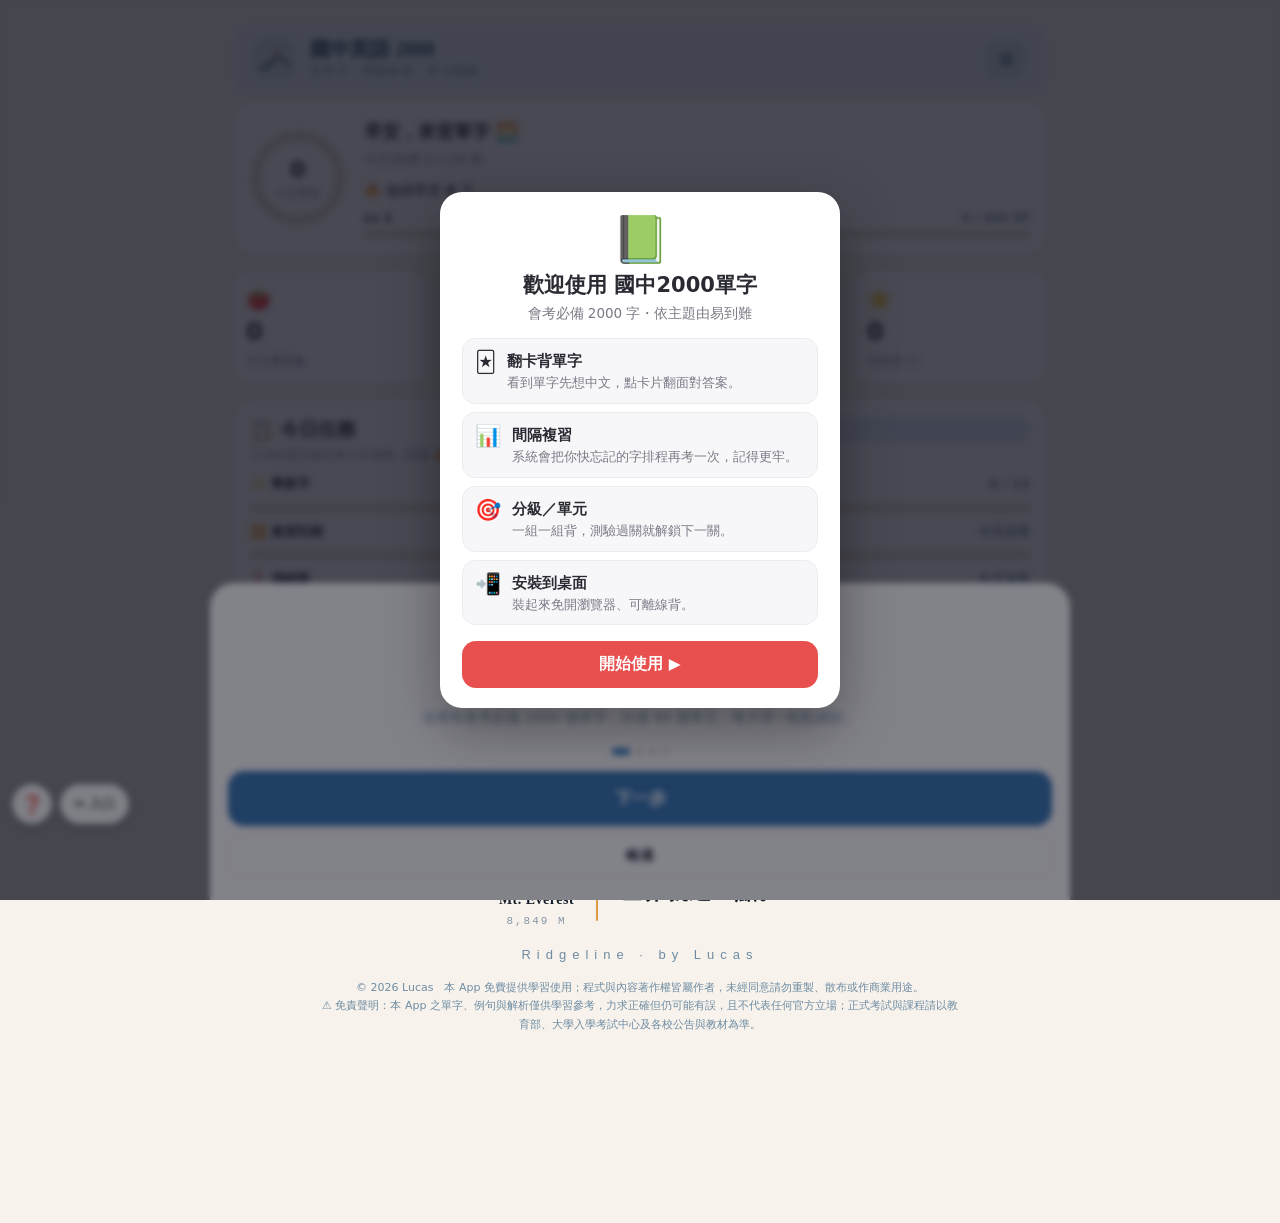
==== commit 5d85966d: "deploy 902_english2000 from monorepo b091169949a3977e0eabb49660aad184a6678fac" ====
--- a/index.html
+++ b/index.html
@@ -2,31 +2,34 @@
 <html lang="zh-Hant">
 <head>
 <meta charset="UTF-8">
-<meta http-equiv="Content-Security-Policy" content="default-src 'self'; script-src 'self' 'unsafe-inline'; style-src 'self' 'unsafe-inline'; img-src 'self' data: blob:; media-src 'self' blob:; connect-src https://*.fullmodel.workers.dev; base-uri 'none'">
+<meta http-equiv="Content-Security-Policy" content="default-src 'self'; script-src 'self' 'unsafe-inline'; style-src 'self' 'unsafe-inline'; img-src 'self' data: blob:; media-src 'self' blob:; connect-src https://eng-progress.fullmodel.workers.dev; base-uri 'none'">
 <meta name="viewport" content="width=device-width, initial-scale=1, viewport-fit=cover">
-<meta name="theme-color" content="#e8504f">
+<meta name="theme-color" content="#E6F1FB">
 <meta name="apple-mobile-web-app-capable" content="yes">
 <meta name="apple-mobile-web-app-status-bar-style" content="black-translucent">
 <meta name="apple-mobile-web-app-title" content="英語2000">
 <title>國中英語 2000 單字</title>
 <link rel="apple-touch-icon" href="apple-touch-icon.png">
+<link rel="icon" href="favicon.svg" type="image/svg+xml">
 <link rel="icon" href="icon-192.png">
 <link rel="manifest" href="manifest.json">
+<link rel="stylesheet" href="ridgeline-ui.css">
 <style>
 :root{
-  --accent:#ff6b6b; --accent-d:#e8504f; --accent-soft:#ffe5e5;
+  /* 稜線識別 · theme-sky（晴空）— 主色改用晴空藍，紙背＋岩藍墨；狀態色（綠/藍/琥珀）保留語意 */
+  --accent:#2E7BC4; --accent-d:#256AAD; --accent-soft:#D6E7F6;
   --green:#2eb872; --green-soft:#d8f5e6;
   --blue:#4d8df6; --blue-soft:#e1ecfe;
   --amber:#f5a623; --amber-soft:#fdeccd;
-  --bg:#f5f6f8; --card:#ffffff; --text:#222b38; --muted:#5f6b7a;
-  --line:#e8ebf0; --shadow:0 6px 22px rgba(40,50,70,.10);
+  --bg:#F7F3EC; --card:#FFFFFF; --text:#141E2B; --muted:#6E8BA3;
+  --line:#E4DDCE; --shadow:0 0 0 1px var(--line);   /* 扁平化：改為無模糊 1px 描邊（非陰影抬升） */
   --nav-h:64px; --radius:20px;
   --appw:560px;   /* 版面最大寬度，平板由 media query 放寬 */
 }
 html[data-theme="dark"]{
-  --bg:#11151c; --card:#1b212c; --text:#e8edf4; --muted:#8b96a8;
-  --line:#2a3340; --shadow:0 6px 22px rgba(0,0,0,.4);
-  --accent-soft:#3a2526; --green-soft:#16332a; --blue-soft:#1a2740; --amber-soft:#3a2f1a;
+  --bg:#141E2B; --card:#1B2838; --text:#EEF3F6; --muted:#8b96a8;
+  --line:#2A3A4E; --shadow:0 0 0 1px var(--line);
+  --accent-soft:#16344d; --green-soft:#16332a; --blue-soft:#1a2740; --amber-soft:#3a2f1a;
 }
 *{box-sizing:border-box;-webkit-tap-highlight-color:transparent}
 html,body{margin:0;padding:0;height:100%}
@@ -72,17 +75,22 @@
 .tile .ico{font-size:20px}
 
 /* big button */
-.btn{display:flex; align-items:center; justify-content:center; gap:8px; width:100%; padding:16px; border-radius:16px; font-size:17px; font-weight:700; background:var(--accent-d); color:#fff; box-shadow:0 6px 16px rgba(232,80,79,.35); transition:transform .08s}
+.btn{display:flex; align-items:center; justify-content:center; gap:8px; width:100%; padding:16px; border-radius:16px; font-size:17px; font-weight:700; background:var(--accent-d); color:#fff; transition:transform .08s}
 .btn:active{transform:scale(.97)}
 .btn.sec{background:var(--card); color:var(--text); box-shadow:var(--shadow)}
-.btn.green{background:var(--green); box-shadow:0 6px 16px rgba(46,184,114,.35)}
-.btn.blue{background:var(--blue); box-shadow:0 6px 16px rgba(77,141,246,.35)}
+.btn.green{background:var(--green)}
+.btn.blue{background:var(--blue)}
 .btn.sm{padding:11px; font-size:14px; border-radius:13px}
 
 /* chips */
 .chips{display:flex; gap:8px; flex-wrap:wrap; margin:4px 0}
 .chip{padding:8px 14px; border-radius:20px; background:var(--card); box-shadow:var(--shadow); font-size:14px; font-weight:600; color:var(--muted)}
-.chip.on{background:var(--accent); color:#fff; box-shadow:0 4px 12px rgba(255,107,107,.3)}
+.chip.on{background:var(--accent); color:#fff}
+
+/* mastery hint + today-learned badge */
+.mastery-hint{font-size:11px; color:var(--muted); margin-top:6px; display:flex; align-items:flex-start; gap:4px; line-height:1.4}
+.mastery-hint .ic{flex:0 0 auto}
+.today-chip{display:inline-flex; align-items:center; gap:4px; padding:3px 10px; border-radius:12px; background:var(--green-soft); color:var(--green); font-size:11px; font-weight:700; white-space:nowrap}
 
 /* flashcard */
 .deckbar{display:flex; align-items:center; justify-content:space-between; margin-bottom:10px; font-size:13px; color:var(--muted)}
@@ -90,7 +98,7 @@
 .flash{position:relative; width:100%; height:330px; transform-style:preserve-3d; transition:transform .5s cubic-bezier(.2,.8,.2,1); cursor:pointer}
 .flash.flip{transform:rotateY(180deg)}
 .face{position:absolute; inset:0; backface-visibility:hidden; -webkit-backface-visibility:hidden; border-radius:24px; background:var(--card); box-shadow:var(--shadow); display:flex; flex-direction:column; align-items:center; justify-content:center; padding:24px; text-align:center}
-.face.back{transform:rotateY(180deg); background:linear-gradient(160deg,var(--accent),var(--accent-d)); color:#fff}
+.face.back{transform:rotateY(180deg); background:var(--accent-d); color:#fff}
 .face .word{font-size:46px; font-weight:800; letter-spacing:.5px; word-break:break-word}
 .face .pos{margin-top:10px; padding:4px 12px; border-radius:14px; background:var(--accent-soft); color:var(--accent-d); font-size:13px; font-weight:700}
 .face.back .pos{background:rgba(255,255,255,.25); color:#fff}
@@ -259,7 +267,7 @@
 .qc-seg.grow button{flex:1}
 .qc-unit{border:none;background:var(--bg);border-radius:999px;padding:8px 14px;font-size:12.5px;font-weight:700;color:var(--text);cursor:pointer;flex:1;max-width:160px}
 .qc-seg button{border:none;background:none;font-size:13px;font-weight:700;color:var(--muted);padding:7px 12px;border-radius:999px;cursor:pointer;white-space:nowrap;transition:.15s}
-.qc-seg button.on{background:var(--accent);color:#fff;box-shadow:0 2px 8px rgba(255,107,107,.3)}
+.qc-seg button.on{background:var(--accent);color:#fff}
 .ob-dots{display:flex;gap:6px;justify-content:center;margin-bottom:16px}
 .ob-dot{width:7px;height:7px;border-radius:999px;background:var(--line);transition:.2s}
 .ob-dot.on{background:var(--accent);width:18px}
@@ -270,7 +278,7 @@
 .map-cell .u{font-size:17px}
 .map-cell .s{font-size:17px;margin-top:1px}
 .map-cell.locked{background:var(--bg);color:var(--muted);cursor:not-allowed;box-shadow:none}
-.map-cell.passed{background:linear-gradient(160deg,var(--green),#1c9c5e);color:#fff}
+.map-cell.passed{background:var(--green);color:#fff}
 .map-cell.open{outline:2px solid var(--accent);outline-offset:-2px}
 
 /* ===== M8 會考倒數/老師作業 banner ===== */
@@ -278,7 +286,7 @@
 .banner.exam{background:var(--blue-soft);color:var(--blue)}
 .banner.assign{background:var(--amber-soft);color:var(--accent-d);cursor:pointer}
 /* ===== 安裝到桌面按鈕 ===== */
-.install-btn{width:100%;display:flex;align-items:center;gap:10px;padding:13px 16px;border-radius:14px;font-size:15px;font-weight:800;background:var(--green);color:#fff;box-shadow:0 5px 16px rgba(46,184,114,.35);margin-bottom:12px;cursor:pointer;border:none;font-family:inherit}
+.install-btn{width:100%;display:flex;align-items:center;gap:10px;padding:13px 16px;border-radius:14px;font-size:15px;font-weight:800;background:var(--green);color:#fff;margin-bottom:12px;cursor:pointer;border:none;font-family:inherit}
 .install-btn span{font-size:18px}
 .install-btn.sec{background:var(--card);color:var(--text);box-shadow:var(--shadow)}
 .install-tip{background:var(--green-soft);color:var(--text);border-radius:14px;padding:14px 16px;font-size:14px;line-height:1.8;margin-bottom:12px}
@@ -289,7 +297,7 @@
 .units-grid{display:grid;grid-template-columns:repeat(2,1fr);gap:10px;padding:2px}
 .unit-card{border-radius:16px;padding:12px 13px;background:var(--card);box-shadow:var(--shadow);cursor:pointer}
 .unit-card.locked{background:var(--bg);color:var(--muted);cursor:not-allowed;box-shadow:none}
-.unit-card.passed{background:linear-gradient(160deg,var(--green),#1c9c5e);color:#fff}
+.unit-card.passed{background:var(--green);color:#fff}
 .unit-card.open{outline:2px solid var(--accent);outline-offset:-2px}
 .uc-top{display:flex;justify-content:space-between;align-items:center}
 .uc-n{font-size:15px;font-weight:800}
@@ -301,7 +309,7 @@
 .wb-u{font-size:10px;font-weight:700;color:var(--muted);margin-left:4px;vertical-align:middle}
 
 /* ===== 魔王字 ===== */
-.wb-item.boss{background:linear-gradient(90deg,rgba(232,80,79,.07),transparent);border-radius:10px;padding-left:6px}
+.wb-item.boss{background:color-mix(in srgb,var(--accent) 8%,transparent);border-radius:10px;padding-left:6px}
 .wb-item.boss .w{color:var(--accent-d)}
 
 /* ===== 拼字輸入題型 ===== */
@@ -357,17 +365,364 @@
   .face .word{ font-size:40px; }
   .face .zh{ font-size:30px; }
 }
+
+/* ===== 稜線識別：App Bar（首頁品牌列）＋ 頁尾簽名 ===== */
+.rl-appbar{border-radius:16px;margin:2px 0 6px}
+.rl-appbar .rl-glyph{width:30px;height:30px}
+.rl-appbar .rl-mark{background:color-mix(in srgb,var(--on) 12%,transparent)}
+.rl-appbar .ab-set{width:40px;height:40px;border-radius:12px;font-size:18px;display:flex;align-items:center;justify-content:center;flex:none;background:color-mix(in srgb,var(--on) 12%,transparent);color:var(--on)}
+.rl-signature{padding-bottom:calc(32px + env(safe-area-inset-bottom,0px) + 74px)}
+
+/* ===== 單字灌籃 PK 🏀🔥 ===== */
+.hoop-wrap{position:fixed;inset:0;z-index:1300;background:linear-gradient(180deg,#1e2740 0%,#141a29 55%,#0e131e 100%);display:none;flex-direction:column;color:#fff;overflow:hidden}
+.hoop-wrap.show{display:flex}
+.hoop-wrap.fire{background:linear-gradient(180deg,#3a1f16 0%,#2a1620 55%,#160d16 100%)}
+.hoop-inner{position:relative;flex:1;width:100%;max-width:var(--appw);margin:0 auto;display:flex;flex-direction:column;padding:env(safe-area-inset-top) 0 env(safe-area-inset-bottom)}
+.hoop-inner.shake{animation:hoopShake .4s}
+@keyframes hoopShake{0%,100%{transform:none}20%{transform:translate(-6px,3px)}40%{transform:translate(6px,-3px)}60%{transform:translate(-4px,2px)}80%{transform:translate(4px,-2px)}}
+.hoop-hud{display:flex;align-items:center;gap:8px;padding:10px 14px 2px;font-weight:800}
+.hoop-hud .hh{display:flex;align-items:center;gap:5px;font-size:14px}
+.hoop-hud .sp{flex:1}
+.hoop-close{width:34px;height:34px;border-radius:11px;background:rgba(255,255,255,.14);font-size:17px;color:#fff;display:flex;align-items:center;justify-content:center;flex:none}
+/* 記分板 PK */
+.hoop-scorebar{display:flex;align-items:stretch;gap:8px;padding:2px 12px 4px}
+.hoop-scorebar .side{flex:1;background:rgba(255,255,255,.07);border-radius:14px;padding:7px 6px;text-align:center;border:2px solid transparent;transition:.2s}
+.hoop-scorebar .side.you{border-color:rgba(77,141,246,.5)}
+.hoop-scorebar .side.opp{border-color:rgba(255,90,90,.4)}
+.hoop-scorebar .side.flash{transform:scale(1.06)}
+.hoop-scorebar .side.you.flash{box-shadow:0 0 16px rgba(77,141,246,.7)}
+.hoop-scorebar .side.opp.flash{box-shadow:0 0 16px rgba(255,90,90,.7)}
+.hoop-scorebar .sname{font-size:12.5px;opacity:.9;white-space:nowrap;overflow:hidden;text-overflow:ellipsis}
+.hoop-scorebar .sval{font-size:30px;font-weight:900;line-height:1.05}
+.hoop-scorebar .you .sval{color:#7fb0ff}
+.hoop-scorebar .opp .sval{color:#ff8a8a}
+.hoop-scorebar .vs{flex:none;display:flex;flex-direction:column;align-items:center;justify-content:center;font-size:11px;font-weight:800;color:#aab4c4;min-width:52px}
+.hoop-scorebar .vs b{font-size:15px;color:#fff}
+/* 手感能量條 */
+/* 氣勢條（你藍↔對手紅拉鋸）＋決勝時刻樣式 */
+.hoop-mo{height:8px;margin:4px 16px 2px;border-radius:6px;background:#ff5a5a;overflow:hidden;box-shadow:inset 0 0 4px rgba(0,0,0,.3)}
+.hoop-mo i{display:block;height:100%;width:50%;background:linear-gradient(90deg,#4d8df6,#7fb0ff);border-right:2px solid #fff;transition:width .45s ease-out}
+.hoop-wrap.clutch .hoop-scorebar .side{border-color:#ffcf5a}
+.hoop-wrap.clutch .hoop-scorebar .sval{animation:hoopBeat .8s ease-in-out infinite}
+@keyframes hoopBeat{0%,100%{transform:scale(1)}50%{transform:scale(1.12)}}
+.hoop-heat{position:relative;height:16px;margin:2px 16px 0;border-radius:10px;background:rgba(255,255,255,.1);overflow:hidden}
+.hoop-heat i{position:absolute;left:0;top:0;bottom:0;width:0;border-radius:10px;background:linear-gradient(90deg,#f5a623,#ff6a2a,#ff3d6e);transition:width .3s}
+.hoop-heat span{position:absolute;inset:0;display:flex;align-items:center;justify-content:center;font-size:10.5px;font-weight:800;text-shadow:0 1px 2px rgba(0,0,0,.5)}
+.hoop-court{position:relative;flex:1;display:flex;flex-direction:column;align-items:center;overflow:hidden}
+.hoop-rig{margin-top:2px;position:relative;filter:drop-shadow(0 6px 10px rgba(0,0,0,.35))}
+/* 對手反應泡泡 */
+.hoop-opp-av{position:absolute;top:6px;right:10px;text-align:center;z-index:7}
+.hoop-opp-av .av{font-size:38px;line-height:1;transition:transform .15s}
+.hoop-opp-av.react .av{transform:scale(1.25) rotate(-6deg)}
+.hoop-opp-av .bub{max-width:120px;margin-top:2px;padding:3px 8px;border-radius:12px;background:rgba(255,255,255,.92);color:#222;font-size:11px;font-weight:700;opacity:0;transform:translateY(-4px);transition:.2s}
+.hoop-opp-av .bub.show{opacity:1;transform:none}
+.hoop-fire{height:24px;margin:2px 0 0;font-weight:900;font-size:15px;color:#ff8a3c;opacity:0;transform:scale(.7);transition:.2s}
+.hoop-fire.on{opacity:1;transform:scale(1);text-shadow:0 0 14px rgba(255,120,40,.85);animation:firePulse .8s infinite}
+@keyframes firePulse{0%,100%{text-shadow:0 0 12px rgba(255,120,40,.8)}50%{text-shadow:0 0 22px rgba(255,90,40,1)}}
+/* 這球價值徽章 */
+.hoop-shot{margin:4px 0 0;padding:4px 14px;border-radius:16px;font-size:13.5px;font-weight:800;background:rgba(255,255,255,.14)}
+.hoop-shot.three{background:rgba(77,141,246,.28);color:#bcd6ff}
+.hoop-shot.dunk{background:linear-gradient(90deg,#ff6a2a,#ff3d6e);color:#fff;animation:firePulse .7s infinite}
+.hoop-prompt{text-align:center;margin:6px 16px 0}
+.hoop-prompt .pz{font-size:min(44px,11vw);font-weight:900;line-height:1.12;word-break:break-word}
+.hoop-prompt .pp{display:inline-block;margin-top:8px;padding:3px 12px;border-radius:14px;background:rgba(255,255,255,.15);font-size:12.5px;font-weight:700}
+.hoop-balls{display:flex;flex-wrap:wrap;gap:14px;justify-content:center;align-items:center;padding:14px 16px 22px;margin-top:auto}
+.hoop-ball{position:relative;min-width:92px;max-width:150px;padding:0 14px;height:92px;border-radius:50%;
+  background:radial-gradient(circle at 34% 28%,#ffab5c,#e8712a 68%,#bf5417);
+  color:#3a1c06;font-weight:800;font-size:17px;line-height:1.1;display:flex;align-items:center;justify-content:center;text-align:center;word-break:break-word;
+  box-shadow:0 8px 18px rgba(0,0,0,.42),inset -5px -7px 13px rgba(0,0,0,.18);transition:transform .1s,box-shadow .2s}
+.hoop-ball::before,.hoop-ball::after{content:"";position:absolute;inset:0;border-radius:50%;pointer-events:none}
+.hoop-ball::before{border-top:2px solid rgba(90,40,10,.45);border-bottom:2px solid rgba(90,40,10,.45);transform:scaleX(.5)}
+.hoop-ball::after{border-left:2px solid rgba(90,40,10,.45);border-right:2px solid rgba(90,40,10,.45);transform:scaleY(.6)}
+.hoop-ball:active{transform:scale(.92)}
+.hoop-ball.gone{opacity:0;pointer-events:none;transition:opacity .18s}
+.hoop-ball.correct{outline:4px solid #2eef8b;outline-offset:2px;box-shadow:0 0 18px rgba(46,239,139,.7)}
+
+/* ===== 🔫 三角洲部隊 · 單字射擊 ===== */
+.df-wrap{position:fixed;inset:0;z-index:1300;display:none;flex-direction:column;color:#e8efe0;overflow:hidden;
+  background:linear-gradient(180deg,#1a2417 0%,#131a12 45%,#0b0f0b 100%)}
+.df-wrap.show{display:flex}
+.df-wrap.fire{background:linear-gradient(180deg,#3a2411 0%,#2a1810 55%,#160d0a 100%)}
+.df-wrap.hit::after{content:"";position:absolute;inset:0;background:rgba(255,40,40,.28);pointer-events:none;animation:dfHit .36s ease-out}
+@keyframes dfHit{from{opacity:1}to{opacity:0}}
+.df-hud{display:flex;align-items:center;gap:8px;padding:calc(10px + env(safe-area-inset-top)) 14px 8px}
+.df-hud .ht{font-weight:900;letter-spacing:.5px;font-size:15px;color:#cfe0a8}
+.df-hud .sp{flex:1}
+.df-close,.df-arm{background:rgba(255,255,255,.1);border:none;color:#e8efe0;width:38px;height:34px;border-radius:9px;font-size:16px}
+.df-arm{width:auto;padding:0 12px;font-size:13px;font-weight:800;color:#ffd24d}
+.df-status{display:flex;align-items:center;gap:6px;padding:2px 14px 6px;font-size:12px;flex-wrap:wrap}
+.df-status .chip{background:rgba(0,0,0,.28);border:1px solid rgba(255,255,255,.08);border-radius:20px;padding:4px 10px;font-weight:700}
+.df-status .hp{font-size:13px;letter-spacing:1px}
+.df-status .gun{color:#cfe0a8}
+.df-ultwrap{position:relative;height:14px;border-radius:7px;background:rgba(255,255,255,.10);overflow:hidden;margin:2px 0 3px}
+.df-ultbar{height:100%;width:0;background:linear-gradient(90deg,#7a5bff,#c9a2ff,#ffd24d);transition:width .25s ease}
+.df-ulttxt{position:absolute;inset:0;display:flex;align-items:center;justify-content:center;font-size:10.5px;font-weight:800;color:#fff;text-shadow:0 1px 2px #000b;letter-spacing:.3px}
+.df-wrap.ultready .df-ultwrap{box-shadow:0 0 0 1.5px #ffd24d inset;animation:dfUltPulse 1s infinite}
+@keyframes dfUltPulse{0%,100%{filter:brightness(1)}50%{filter:brightness(1.35)}}
+.df-reticle.ultready{border-color:#ffd24d !important;box-shadow:0 0 14px rgba(255,210,77,.85) !important}
+.df-heat{margin:2px 14px 0;height:9px;border-radius:6px;background:rgba(255,255,255,.1);position:relative;overflow:hidden}
+.df-heat i{position:absolute;inset:0 auto 0 0;width:0;background:linear-gradient(90deg,#ffcf5a,#ff6a2a);transition:width .25s}
+.df-heat span{position:absolute;right:8px;top:-19px;font-size:11px;font-weight:800;color:#ffcf5a}
+.df-field{flex:1;position:relative;display:flex;flex-direction:column;min-height:0;padding:8px 14px 0}
+.df-advtrack{height:6px;border-radius:4px;background:rgba(255,255,255,.08);overflow:hidden;margin-bottom:6px}
+.df-advbar{height:100%;width:0;background:linear-gradient(90deg,#7bd36a,#ffcf5a 60%,#ff4d4d);border-radius:4px}
+/* 魔王 HUD */
+/* 魔王 HUD：垂直舞台（名稱／怪物／血條／階段） */
+.df-bosshud{display:flex;flex-direction:column;align-items:stretch;gap:6px;margin:0 2px 8px;padding:8px 10px;border-radius:12px;background:rgba(120,20,30,.28);border:1px solid rgba(255,90,90,.4)}
+.df-bossname{font-size:15px;font-weight:900;color:#ff9a9a;letter-spacing:2px;text-align:center;text-shadow:0 2px 8px #000}
+.df-bossphase{text-align:center;font-size:11px;font-weight:800;letter-spacing:2px;color:#ff9a9a;opacity:.85}
+.df-bossbar{height:18px;border-radius:9px;background:rgba(0,0,0,.5);overflow:hidden;border:1px solid rgba(255,255,255,.2);box-shadow:0 2px 10px #0007}
+.df-bossbar i{display:block;height:100%;width:100%;background:linear-gradient(90deg,#ff3d5e,#ff7a3c);transition:width .3s ease-out}
+/* 怪物本體（SVG） */
+.df-bosssprite{--coreCol:#39e0ff;position:relative;width:min(76vw,300px);height:210px;margin:4px auto 2px;font-size:0;filter:drop-shadow(0 8px 18px rgba(0,0,0,.7))}
+.df-bosssprite::before{content:"";position:absolute;inset:-8% 8%;z-index:0;border-radius:50%;background:radial-gradient(circle at 50% 40%,var(--coreCol) 0%,transparent 62%);opacity:.4;filter:blur(7px);transition:background .5s,opacity .5s}
+.df-bosssprite #bMon{position:relative;z-index:1}
+.df-bosssprite[data-phase="2"]{--coreCol:#ffc24a}
+.df-bosssprite[data-phase="3"]{--coreCol:#ff7a3c}
+.df-bosssprite[data-phase="4"]{--coreCol:#ff2f4b}
+.df-bosssprite #bEyeL,.df-bosssprite #bEyeR{opacity:0;transition:opacity .5s}
+.df-bosssprite:not([data-phase="1"]) #bEyeL,.df-bosssprite:not([data-phase="1"]) #bEyeR{opacity:1}
+.df-bosssprite #bMouth{opacity:0;transform:scaleY(0);transform-box:fill-box;transform-origin:top center;transition:.45s}
+.df-bosssprite[data-phase="3"] #bMouth,.df-bosssprite[data-phase="4"] #bMouth{opacity:1;transform:scaleY(1)}
+.df-bosssprite #bJawL,.df-bosssprite #bJawR{transform-box:fill-box;transform-origin:top center;transition:transform .5s}
+.df-bosssprite[data-phase="3"] #bJawL{transform:rotate(-9deg) translateX(-3px)}
+.df-bosssprite[data-phase="3"] #bJawR{transform:rotate(9deg) translateX(3px)}
+.df-bosssprite[data-phase="4"] #bJawL{transform:rotate(-20deg) translate(-6px,3px)}
+.df-bosssprite[data-phase="4"] #bJawR{transform:rotate(20deg) translate(6px,3px)}
+.df-bosssprite #bSpikes{transform-box:fill-box;transform-origin:center bottom;transform:scaleY(.55);transition:.5s}
+.df-bosssprite[data-phase="3"] #bSpikes,.df-bosssprite[data-phase="4"] #bSpikes{transform:scaleY(1.2)}
+.df-bosssprite[data-phase="4"] #bBody{filter:brightness(1.15) saturate(1.3)}
+.df-wrap.boss .df-intel{border-color:rgba(255,90,90,.5)}
+.df-wrap.bossrage{background:linear-gradient(180deg,#40140f 0%,#2a0f14 55%,#160b0d 100%)}
+.df-field.charge .df-advbar{background:#ff2f4b!important}
+.df-enemy.weakpt .df-word{border-color:#ffcf5a;background:rgba(255,207,90,.16)}
+.df-enemy.weakpt::after{content:"🎯";position:absolute;top:-6px;right:-4px;font-size:15px}
+.df-intel{text-align:center;margin:6px 0 2px}
+.df-intel .lb{font-size:11px;letter-spacing:3px;color:#8fa06a;font-weight:800}
+.df-intel .zh{font-size:30px;font-weight:900;margin-top:2px;text-shadow:0 2px 8px #000a}
+/* 魔王絕招那題的例句提示（絕境鷹架：撐過去順便學會這個字） */
+.df-ulthint{margin:6px auto 0;max-width:92%;font-size:12.5px;line-height:1.45;color:#ffe9b0;background:rgba(255,90,90,.14);border:1px solid rgba(255,140,90,.5);border-radius:8px;padding:5px 8px}
+.df-ulthint.hide{display:none}
+.df-ulthint b{color:#fff;background:rgba(255,255,255,.18);border-radius:4px;padding:0 6px}
+.df-wrap.ultready .df-heatwrap{box-shadow:0 0 0 2px #ffd24d inset}
+.df-intel .pos{display:inline-block;margin-top:4px;font-size:12px;color:#0d130a;background:#b7c98a;border-radius:12px;padding:2px 12px;font-weight:800}
+.df-enemies{display:flex;gap:var(--egap,12px);--egap:12px;justify-content:center;align-items:flex-end;flex-wrap:wrap;margin:auto 0;transform:translateY(-6%) scale(.92);will-change:transform}
+.df-enemies[data-n="4"]{--egap:9px}.df-enemies[data-n="5"]{--egap:7px}.df-enemies[data-n="6"]{--egap:6px}
+/* 逼近時的放大：敵人越多、放得越少，否則最外側會被切出畫面 */
+.df-enemies{--rush:1.14;--fit:.84;--wf:1}.df-enemies[data-n="4"]{--rush:1.08;--fit:.89;--wf:.88}.df-enemies[data-n="5"]{--rush:1.05;--fit:.915;--wf:.8}.df-enemies[data-n="6"]{--rush:1.03;--fit:.93;--wf:.74}
+/* --fit = 1/--rush：寬度先預留放大的餘裕，否則一列填滿容器後，逼近時一定被切出畫面 */
+/* 全身惡魔：單字在胸甲、頭部小＝瞄頭要技術 */
+/* 寬度依「這回合有幾隻」自動分配（--n 由 JS 設）：原本固定 min(30vw,116px) →
+   390px 手機上 4 隻就 460px 換行、5 隻 578px、6 隻(無盡成長) 696px 爆版，
+   而且 3 隻在「逼近」放大時就已經 424px 被切掉 —— 那正是最需要看清楚的一刻。 */
+.df-enemy{position:relative;background:none;border:none;display:block;padding:2px;cursor:pointer;width:min(116px, calc((100% * var(--fit,.877) - (var(--n,3) - 1) * var(--egap,12px)) / var(--n,3)))}
+.df-enemy .df-body{display:block;width:100%;height:auto;filter:drop-shadow(0 5px 7px #000b)}
+.df-enemy .df-face{cursor:crosshair}
+.df-enemy .df-word{position:absolute;left:50%;top:46%;transform:translate(-50%,-50%);font-size:calc(12.5px * var(--wf,1));font-weight:800;color:#0d130a;background:#e8efe0;border:1.5px solid #b7c98a;border-radius:6px;padding:2px 5px;white-space:normal;overflow-wrap:anywhere;line-height:1.12;max-width:94%;text-align:center;pointer-events:none;box-shadow:0 1px 3px #0008}
+/* 長單字自動縮字級：原本 nowrap+ellipsis 會把 responsibility 截成 respons… → 單字遊戲看不到字＝不能玩 */
+.df-enemy .df-word.w-long{font-size:calc(11px * var(--wf,1));padding:2px 4px}
+.df-enemy .df-word.w-xlong{font-size:calc(9.5px * var(--wf,1));padding:1px 3px;letter-spacing:-.2px}
+/* 🎯 瞄準系統 */
+#dfField{touch-action:none;user-select:none;-webkit-user-select:none}
+.df-aimhint{position:absolute;left:0;right:0;bottom:6px;text-align:center;font-size:11px;color:#8fa06a;pointer-events:none;transition:opacity .3s}
+.df-reticle{position:fixed;left:0;top:0;width:36px;height:36px;border:2.5px solid #7dff9e;border-radius:50%;
+  box-shadow:0 0 5px #000,0 0 9px rgba(125,255,158,.6);pointer-events:none;z-index:9;will-change:transform}
+.df-reticle::before{content:"";position:absolute;left:50%;top:50%;width:5px;height:5px;margin:-2.5px;border-radius:50%;background:#7dff9e;box-shadow:0 0 4px #000}
+.df-reticle::after{content:"";position:absolute;left:50%;top:-9px;width:2px;height:7px;margin-left:-1px;background:#7dff9e}
+.df-reticle.gasp{border-color:#ff5b6e !important;box-shadow:0 0 10px rgba(255,90,110,.7) !important}
+.df-reticle::after{content:"";position:absolute;left:50%;bottom:-9px;transform:translateX(-50%);width:26px;height:3px;border-radius:2px;background:linear-gradient(90deg,#7dff9e var(--air,100%),rgba(255,255,255,.18) var(--air,100%));pointer-events:none}
+.df-reticle.steady{border-color:#ffcf5a;box-shadow:0 0 5px #000,0 0 12px rgba(255,207,90,.85)}
+.df-reticle.steady::before,.df-reticle.steady::after{background:#ffcf5a}
+.df-reticle.sniper{width:28px;height:28px;border-width:1.5px}
+.df-scope{position:fixed;inset:0;pointer-events:none;z-index:8;
+  background:radial-gradient(circle 116px at var(--sx,50%) var(--sy,50%),rgba(80,255,150,.05) 0,transparent 58px,transparent 104px,rgba(4,9,7,.9) 116px)}
+.df-scope::after{content:"";position:fixed;inset:0;background:radial-gradient(circle 108px at var(--sx,50%) var(--sy,50%),rgba(70,255,150,.09) 0,transparent 108px);mix-blend-mode:screen}
+.df-enemy.lock{filter:drop-shadow(0 0 7px rgba(125,255,158,.9))}
+.df-enemy.lock .df-word{border-color:#7dff9e;box-shadow:0 0 11px rgba(125,255,158,.6)}
+.df-enemy.headlock .df-face{filter:drop-shadow(0 0 10px #ffcf5a) brightness(1.35)}
+.df-enemy.headlock::after{content:"◎";position:absolute;top:-6px;left:50%;transform:translateX(-50%);color:#ffcf5a;font-size:15px;font-weight:900;text-shadow:0 0 4px #000}
+/* 弱點核心：瞄準這個 ◎ 才吃重傷 */
+.df-enemy .df-core{position:absolute;top:24px;left:50%;transform:translate(-50%,-50%);color:#ffcf5a;font-size:22px;font-weight:900;
+  text-shadow:0 0 8px #ff5b2c,0 0 3px #000;animation:dfCoreP .8s infinite;z-index:3;pointer-events:auto}
+@keyframes dfCoreP{0%,100%{transform:translate(-50%,-50%) scale(1);opacity:.85}50%{transform:translate(-50%,-50%) scale(1.32);opacity:1}}
+/* 魔王招牌攻擊：干擾畫面（配合準星晃動 jam×2.1） */
+.df-jam{position:absolute;inset:0;pointer-events:none;z-index:6}
+.df-jam.hide{display:none}
+.df-jam.jam-signal{background:repeating-linear-gradient(0deg,rgba(90,255,160,.11) 0 2px,transparent 2px 5px);animation:dfJamFlik .11s steps(2) infinite}
+.df-jam.jam-magma{background:linear-gradient(0deg,rgba(255,70,20,.36),transparent 44%);animation:dfJamHeat 1.1s ease-in-out infinite}
+.df-jam.jam-void{background:radial-gradient(circle at 50% 42%,transparent 24%,rgba(2,4,8,.88) 78%)}
+/* 另外 8 隻魔王的招牌干擾（原本只有 signal/weaver/magma/void 有，其餘 8 隻蓄力時畫面毫無變化） */
+.df-jam.jam-fang{background:radial-gradient(circle at 50% 50%,transparent 52%,rgba(120,0,0,.66) 100%);animation:dfJamPulse .5s ease-in-out infinite}
+.df-jam.jam-maw{background:repeating-linear-gradient(115deg,rgba(20,4,30,.72) 0 14px,transparent 14px 46px);animation:dfJamCreep 1.5s linear infinite}
+.df-jam.jam-bone{background:repeating-linear-gradient(90deg,rgba(230,225,210,.16) 0 3px,transparent 3px 26px);animation:dfJamFlik .16s steps(2) infinite}
+.df-jam.jam-colossus{background:linear-gradient(0deg,transparent 60%,rgba(255,230,120,.32) 100%);animation:dfJamBolt .28s steps(3) infinite}
+.df-jam.jam-frost{background:radial-gradient(circle at 30% 20%,rgba(200,244,255,.5) 0 8%,transparent 9%),radial-gradient(circle at 74% 66%,rgba(200,244,255,.44) 0 11%,transparent 12%),linear-gradient(0deg,rgba(90,180,220,.34),transparent 62%);animation:dfJamHeat 1.4s ease-in-out infinite}
+.df-jam.jam-warchief{background:linear-gradient(0deg,rgba(60,120,30,.42),transparent 52%);animation:dfJamPulse .34s ease-in-out infinite}
+.df-jam.jam-chronos{background:conic-gradient(from 0deg at 50% 46%,rgba(120,230,200,.36) 0 12%,transparent 12% 50%,rgba(120,230,200,.36) 50% 62%,transparent 62%);animation:dfJamSpin 2.6s linear infinite}
+.df-jam.jam-lexicon{background:repeating-linear-gradient(0deg,rgba(220,180,80,.13) 0 1px,transparent 1px 4px),radial-gradient(circle at 50% 44%,transparent 30%,rgba(30,20,4,.7) 84%);animation:dfJamFlik .2s steps(2) infinite}
+@keyframes dfJamPulse{0%,100%{opacity:.5}50%{opacity:1}}
+@keyframes dfJamCreep{0%{background-position:0 0}100%{background-position:46px 0}}
+@keyframes dfJamBolt{0%,100%{opacity:.35}50%{opacity:.9}}
+@keyframes dfJamSpin{0%{transform:rotate(0)}100%{transform:rotate(360deg)}}
+.df-jam.jam-weaver{background:linear-gradient(135deg,rgba(34,16,50,.78) 0 15%,transparent 15%),linear-gradient(-135deg,rgba(34,16,50,.78) 0 15%,transparent 15%),linear-gradient(45deg,rgba(34,16,50,.6) 0 11%,transparent 11%),linear-gradient(-45deg,rgba(34,16,50,.6) 0 11%,transparent 11%)}
+@keyframes dfJamFlik{0%{opacity:.6}100%{opacity:1}}
+@keyframes dfJamHeat{0%,100%{transform:translateY(0)}50%{transform:translateY(-4px)}}
+/* 🎮 遊戲大廳選單（一個入口整合所有模式） */
+.df-menu{position:absolute;inset:0;z-index:7;display:flex;align-items:center;justify-content:center;padding:20px;background:rgba(8,11,8,.96)}
+.df-menu.hide{display:none}
+.df-menu-card{width:100%;max-width:320px;text-align:center}
+.df-menu-title{font-size:24px;font-weight:900;color:#cfe0a8}
+.df-menu-unit{font-family:ui-monospace,monospace;font-size:12px;color:#8fa06a;letter-spacing:2px;margin-top:2px}
+.df-menu-info{font-size:13px;color:#cfe0a8;margin:12px 0 18px;line-height:1.6}
+.df-menu-btn{display:block;width:100%;margin-top:10px;padding:14px;border:none;border-radius:14px;font-size:16px;font-weight:800;color:#fff;background:#6b7a3a;text-align:center}
+.df-menu-btn span{display:block;font-size:11px;font-weight:600;opacity:.8;margin-top:2px}
+.df-menu-btn.arm{background:#e8a72a;color:#231a05}
+.df-menu-btn.sec{background:rgba(255,255,255,.1)}
+.df-menu-btn.shura{background:linear-gradient(90deg,#5a1020,#8e1b2e);color:#ffd9dd;border:1px solid #ff5b6e;box-shadow:0 0 12px rgba(255,60,90,.35)}
+.df-menu-btn.shura span{color:#ffb0bb}
+.df-menu-btn:active{transform:scale(.97)}
+.df-enemy:active{transform:scale(.9)}
+.df-enemy.down{animation:dfDown .5s forwards}
+@keyframes dfDown{to{transform:translateY(40px) rotate(28deg) scale(.5);opacity:0}}
+.df-enemy.miss{animation:dfShake .4s}
+@keyframes dfShake{0%,100%{transform:translateX(0)}25%{transform:translateX(-8px)}75%{transform:translateX(8px)}}
+.df-enemy.reveal .df-word{background:#2eef8b;border-color:#2eef8b;box-shadow:0 0 16px rgba(46,239,139,.7)}
+.df-enemy.reveal .df-face{filter:drop-shadow(0 0 10px #2eef8b)}
+/* (重複定義已移除：top:46% 會讓金色◎壓在答案單字上,看不到字) */
+.df-gunbar{position:relative;height:108px;padding:0 0 calc(6px + env(safe-area-inset-bottom))}
+.df-gunhold{position:absolute;left:50%;bottom:10px;width:210px;height:104px;margin-left:-86px;transform:rotate(-40deg);transform-origin:66% 84%}
+.df-gunhold #dfGunSvg{display:block;width:100%;height:100%;filter:drop-shadow(0 3px 5px rgba(0,0,0,.55))}
+.df-gunbar .gn{position:absolute;right:14px;bottom:16px;font-size:12px;font-weight:800;color:#cfe0a8;background:rgba(0,0,0,.32);border:1px solid rgba(255,255,255,.1);border-radius:20px;padding:4px 11px}
+.df-fx{position:fixed;inset:0;pointer-events:none;z-index:8;overflow:hidden}
+.df-enemy.df-kill{animation:dfKill .42s forwards;pointer-events:none}
+@keyframes dfKill{0%{transform:translateY(0) rotate(0)}16%{transform:translate(calc(var(--kx,0px)*.18),-9px) rotate(calc(var(--kr,0deg)*.2))}100%{transform:translate(var(--kx,0px),52px) rotate(var(--kr,36deg)) scale(.5);opacity:0;filter:grayscale(1) brightness(.35)}}
+.df-burst{position:absolute;left:50%;top:38%;transform:translate(-50%,-50%) scale(.4);font-size:26px;font-weight:900;color:#ffcf5a;
+  text-shadow:0 2px 10px #000;opacity:0;pointer-events:none;white-space:nowrap}
+.df-burst.go{animation:dfBurst 1s ease-out}
+@keyframes dfBurst{0%{opacity:0;transform:translate(-50%,-50%) scale(.4)}20%{opacity:1;transform:translate(-50%,-50%) scale(1.1)}80%{opacity:1}100%{opacity:0;transform:translate(-50%,-90%) scale(1)}}
+.df-pop{position:absolute;left:50%;top:44%;transform:translateX(-50%);font-size:24px;font-weight:900;pointer-events:none;text-shadow:0 2px 8px #000}
+.df-pop.big{font-size:32px}
+/* 結算 */
+.df-result{position:absolute;inset:0;z-index:5;display:flex;flex-direction:column;align-items:center;justify-content:center;gap:8px;
+  padding:22px;text-align:center;background:rgba(8,11,8,.92)}
+.df-result .rico{font-size:64px}
+.df-result .rtier{font-size:22px;font-weight:900;color:#ffcf5a}
+.df-result .rscore{font-size:16px;margin-top:4px}
+.df-result .rsub{font-size:13px;color:#b7c98a;margin-top:2px}
+.df-result .rbtns{margin-top:16px;display:flex;flex-direction:column;gap:10px;width:100%;max-width:280px}
+.df-btn{background:#6b7a3a;color:#fff;border:none;border-radius:12px;padding:13px;font-size:15px;font-weight:800}
+.df-btn.sec{background:rgba(255,255,255,.12)} .df-btn.amber{background:#e8a72a;color:#231a05}
+/* 軍械庫 */
+.df-armory{position:absolute;inset:0;z-index:6;background:rgba(8,11,8,.96);display:flex;flex-direction:column;padding:calc(12px + env(safe-area-inset-top)) 16px 16px}
+.df-armory.hide{display:none}
+.df-armtop{display:flex;align-items:center;gap:10px;margin-bottom:10px}
+.df-armtop h3{margin:0;font-size:18px;font-weight:900;color:#cfe0a8;flex:1}
+.df-armtop .med{font-weight:900;color:#ffd24d}
+.df-armlist{flex:1;overflow:auto;display:flex;flex-direction:column;gap:10px}
+.df-gun{display:flex;align-items:center;gap:12px;background:rgba(255,255,255,.05);border:1px solid rgba(255,255,255,.1);border-radius:14px;padding:12px}
+.df-gun.on{border-color:#ffcf5a;background:rgba(255,207,90,.1)}
+.df-gicon{width:64px;height:34px;flex:none;display:flex;align-items:center}
+.df-gicon svg{width:100%;height:100%}
+.df-ginfo{flex:1;min-width:0}
+.df-gname{font-weight:800}
+.df-gdesc{font-size:12px;color:#9fb072;margin-top:2px;letter-spacing:1px}
+.df-armbtn{background:#6b7a3a;color:#fff;border:none;border-radius:10px;padding:9px 14px;font-size:13px;font-weight:800;white-space:nowrap}
+.df-armbtn.lock{background:rgba(255,255,255,.1);color:#8a9670}
+.df-godb{background:linear-gradient(90deg,#ffd24d,#ff9a3c);color:#241a04;font-size:10px;font-weight:900;padding:1px 5px;border-radius:4px;letter-spacing:.5px}
+.df-eq{color:#ffcf5a;font-weight:800;font-size:13px;white-space:nowrap}
+/* 軍械庫：等級/槽徽章 + 單槍詳情（升級＋改裝） */
+.df-lvb{font-size:11px;font-weight:800;color:#ffcf5a;background:rgba(255,207,90,.14);border-radius:8px;padding:1px 6px;margin-left:4px}
+.df-slb{font-size:11px;color:#9fb072}
+.df-upbtn{width:100%;background:linear-gradient(90deg,#5a8a3a,#7bb04a);color:#fff;border:none;border-radius:12px;padding:12px;font-size:14px;font-weight:800}
+.df-upbtn.lock{background:rgba(255,255,255,.1);color:#8a9670}
+.df-maxed{text-align:center;color:#ffcf5a;font-weight:800;padding:10px;font-size:13px}
+.df-gdtop{display:flex;align-items:center;gap:12px;background:rgba(255,255,255,.05);border-radius:14px;padding:12px;margin-bottom:10px}
+.df-gdicon{width:96px;height:48px;flex:none;display:flex;align-items:center}.df-gdicon svg{width:100%;height:100%}
+.df-gdname{font-weight:900;font-size:16px}
+.df-gddmg{font-size:12px;color:#cfe0a8;margin-top:4px;letter-spacing:1px}
+.df-gdup{margin-bottom:12px}
+.df-gdslabel{font-size:12px;color:#9fb072;font-weight:800;margin-bottom:6px}
+.df-slots{display:grid;grid-template-columns:repeat(5,1fr);gap:6px}
+.df-slot{background:rgba(255,255,255,.05);border:1px solid rgba(255,255,255,.1);border-radius:10px;padding:8px 4px;text-align:center;cursor:pointer;min-width:0}
+.df-slot.lk{opacity:.45;cursor:default}
+.df-slot.has{border-color:#ffcf5a;background:rgba(255,207,90,.1)}
+.df-slk{font-size:11px;color:#9fb072;font-weight:800}
+.df-slv{font-size:11px;margin-top:3px;overflow:hidden;text-overflow:ellipsis;white-space:nowrap}
+.df-attbox{margin-top:10px;background:rgba(0,0,0,.25);border-radius:12px;padding:10px}
+.df-atbh{font-size:12px;font-weight:800;color:#cfe0a8;margin-bottom:6px}
+.df-attrow{display:flex;align-items:center;gap:8px;padding:8px 4px;border-bottom:1px solid rgba(255,255,255,.06)}
+.df-attrow.on{background:rgba(255,207,90,.08);border-radius:8px}
+.df-attrow>div:first-child{flex:1;min-width:0}
+.df-atn{font-weight:800;font-size:13px}
+.df-atd{font-size:11px;color:#9fb072}
+/* v3：圖鑑/星級/精通/絕招/分岔/皮膚 */
+.df-dex{text-align:center;font-size:12px;font-weight:800;color:#cfe0a8;background:rgba(255,255,255,.05);border-radius:10px;padding:6px;margin-bottom:8px}
+.df-star{font-size:11px;letter-spacing:-1px}
+.df-mlb{font-size:11px;font-weight:800;color:#c07af0;background:rgba(192,122,240,.14);border-radius:8px;padding:1px 6px}
+.df-gun.lk{opacity:.62}
+.df-mbox{background:rgba(255,255,255,.05);border-radius:12px;padding:10px;margin-bottom:10px}
+.df-mrow{display:flex;justify-content:space-between;font-size:12px;font-weight:800;color:#cfe0a8;margin-bottom:5px}
+.df-mnext{color:#9fb072;font-weight:600}
+.df-mbar{height:8px;border-radius:5px;background:rgba(0,0,0,.35);overflow:hidden}
+.df-mbar i{display:block;height:100%;background:linear-gradient(90deg,#c07af0,#ffcf5a);transition:width .3s}
+.df-sig{margin-top:8px;font-size:12px;font-weight:700;color:#8a9670;background:rgba(0,0,0,.2);border-radius:8px;padding:7px 9px;line-height:1.5}
+.df-sig.on{color:#ffcf5a;background:rgba(255,207,90,.1)}
+.df-paths{display:flex;gap:8px;margin-bottom:10px}
+.df-pathb{flex:1;background:rgba(255,255,255,.06);border:1px solid rgba(255,255,255,.12);border-radius:12px;padding:10px;color:#e8efe0;font-size:13px;font-weight:800;line-height:1.5}
+.df-pathb small{font-weight:500;color:#9fb072;font-size:10.5px}
+.df-skins{display:flex;flex-wrap:wrap;gap:8px;margin-bottom:8px}
+.df-skin{display:flex;flex-direction:column;align-items:center;gap:3px;cursor:pointer;width:56px}
+.df-skin.lk{opacity:.5}
+.df-skin.on .df-swatch{border-color:#ffcf5a;box-shadow:0 0 10px rgba(255,207,90,.6)}
+.df-swatch{width:40px;height:24px;border-radius:7px;border:2px solid rgba(255,255,255,.2)}
+.df-skname{font-size:10px;color:#9fb072}
+.hide{display:none}
+.hoop-fly{position:absolute;left:0;top:0;width:52px;height:52px;border-radius:50%;
+  background:radial-gradient(circle at 34% 28%,#ffab5c,#e8712a 68%,#bf5417);
+  box-shadow:0 6px 14px rgba(0,0,0,.45),inset -4px -5px 9px rgba(0,0,0,.2);z-index:8;pointer-events:none;display:none}
+.hoop-fly.show{display:block}
+.hoop-pop{position:absolute;font-weight:900;font-size:26px;z-index:9;pointer-events:none;text-shadow:0 2px 6px rgba(0,0,0,.55)}
+#hoopNet{transform-box:fill-box;transform-origin:top center}
+#hoopNet.swish{animation:netSwish .5s ease}
+@keyframes netSwish{0%,100%{transform:none}25%{transform:translateY(3px) scaleY(1.16)}60%{transform:translateY(-2px) scaleY(.9)}}
+.hoop-rig.clank{animation:rimClank .32s}
+@keyframes rimClank{0%,100%{transform:none}30%{transform:translateX(-4px) rotate(-2deg)}70%{transform:translateX(4px) rotate(2deg)}}
+.hoop-result{position:absolute;inset:0;display:flex;flex-direction:column;align-items:center;justify-content:center;text-align:center;padding:24px;background:rgba(10,14,22,.95);z-index:20}
+.hoop-result .rico{font-size:74px;line-height:1;animation:hoopPopIn .4s cubic-bezier(.2,1.4,.5,1)}
+@keyframes hoopPopIn{from{transform:scale(.3);opacity:0}to{transform:scale(1);opacity:1}}
+.hoop-result .rtier{font-size:25px;font-weight:900;margin-top:8px}
+.hoop-result .rscore{font-size:19px;color:#ffcf5c;font-weight:800;margin-top:12px}
+.hoop-result .rsub{color:#aab4c4;margin-top:6px;font-size:14px}
+.hoop-result .rbtns{width:100%;max-width:320px;margin-top:24px;display:flex;flex-direction:column;gap:10px}
+.hoop-btn{padding:15px;border-radius:15px;font-size:16px;font-weight:800;color:#fff;background:#e8712a;box-shadow:0 6px 16px rgba(232,113,42,.4)}
+.hoop-btn:active{transform:scale(.97)}
+.hoop-btn.sec{background:rgba(255,255,255,.14);box-shadow:none}
+.hoop-pop.big{font-size:38px}
+.hoop-fly.dunk{width:60px;height:60px}
+.hoop-fly.trail{box-shadow:0 6px 14px rgba(0,0,0,.45),inset -4px -5px 9px rgba(0,0,0,.2),0 0 26px 6px rgba(255,110,40,.7)}
+.hoop-result .rpk{font-size:34px;font-weight:900;margin-top:10px;letter-spacing:1px}
+.hoop-result .rpk .yv{color:#7fb0ff}
+.hoop-result .rpk .ov{color:#ff8a8a}
+.hoop-result .rpk .cln{color:#8b96a8;margin:0 8px}
+.hoop-burst{position:absolute;left:50%;top:40%;transform:translate(-50%,-50%) scale(.4);font-size:44px;font-weight:900;color:#ff6a2a;text-shadow:0 0 20px rgba(255,90,40,.9);z-index:12;pointer-events:none;opacity:0}
+.hoop-burst.go{animation:burstIn 1s ease}
+@keyframes burstIn{0%{opacity:0;transform:translate(-50%,-50%) scale(.3)}25%{opacity:1;transform:translate(-50%,-50%) scale(1.15)}70%{opacity:1;transform:translate(-50%,-50%) scale(1)}100%{opacity:0;transform:translate(-50%,-50%) scale(1.1)}}
 </style>
 </head>
-<body>
+<body class="theme-sky">
 <div id="app">
 
   <!-- ===== HOME ===== -->
   <section class="view active" id="view-home">
-    <div class="topbar">
-      <div class="title">📚 國中英語 2000</div>
-      <button class="icon-btn" onclick="openSettings()">⚙️</button>
-    </div>
+    <header class="rl-appbar">
+      <span class="rl-mark"><svg class="rl-glyph" viewBox="0 0 64 64" width="30" height="30" fill="none"><path d="M0 54 L8 48 L14 51 L22 38 L26 42 L36 14 L46 34 L61 44" fill="none" stroke="currentColor" stroke-width="4.4" stroke-linejoin="round" stroke-linecap="round"/><path d="M31.3 27.2 L36 14 L38.7 19.4" fill="none" stroke="#DE9A45" stroke-width="4.4" stroke-linejoin="round" stroke-linecap="round"/></svg></span>
+      <div>
+        <div class="rl-title">國中英語 2000</div>
+        <div class="rl-sub">背單字・間隔複習・單元闖關</div>
+      </div>
+      <span class="rl-spacer"></span>
+      <button class="ab-set" onclick="openSettings()" aria-label="設定">⚙️</button>
+    </header>
 
     <div class="panel">
       <div class="ring-wrap">
@@ -382,7 +737,7 @@
           <div id="greet" style="font-size:18px;font-weight:800">嗨，準備好了嗎？</div>
           <div class="muted" id="goalText" style="font-size:14px;margin-top:4px">今日目標 0 / 20 張</div>
           <div id="streakRow" style="margin-top:10px;font-size:14px">🔥 連續學習 <b id="streakHome">0</b> 天</div>
-          <div style="margin-top:8px"><div style="display:flex;justify-content:space-between;font-size:12px;font-weight:700"><span id="lvText">Lv 1</span><span id="xpText" class="muted">0 / 200 XP</span></div><div class="progress-line" style="margin:4px 0 0;height:7px"><i id="xpBar" style="width:0%;background:linear-gradient(90deg,var(--amber),var(--accent))"></i></div></div>
+          <div style="margin-top:8px"><div style="display:flex;justify-content:space-between;font-size:12px;font-weight:700"><span id="lvText">Lv 1</span><span id="xpText" class="muted">0 / 200 XP</span></div><div class="progress-line" style="margin:4px 0 0;height:7px"><i id="xpBar" style="width:0%;background:var(--accent)"></i></div></div>
         </div>
       </div>
     </div>
@@ -520,9 +875,13 @@
 
     <div class="panel">
       <h3 style="margin-bottom:4px">單字熟練度</h3>
-      <div class="muted" style="font-size:12px;margin-bottom:12px">「精熟」= 連續答對升到第 5 盒以上（★）</div>
+      <div class="row" style="justify-content:space-between;align-items:center;margin-bottom:8px">
+        <div class="muted" style="font-size:12px">「精熟」= 連續答對升到第 5 盒以上（★）</div>
+        <span class="today-chip">✨ 今天學了 <b id="todayWordsChip">0</b> 字</span>
+      </div>
       <div class="lvbar"><div class="top"><span>基礎 1200 字</span><span id="lv1txt">0 / 0</span></div><div class="progress-line"><i id="lv1bar" style="width:0%"></i></div></div>
       <div class="lvbar" style="margin-top:14px"><div class="top"><span>挑戰 800 字</span><span id="lv2txt">0 / 0</span></div><div class="progress-line"><i id="lv2bar" style="width:0%;background:var(--blue)"></i></div></div>
+      <div class="mastery-hint"><span class="ic">💡</span><span>精熟進度需要跨天複習累積（每次答對要等到隔天以後才會再往前推進），今天答對很多也不會馬上前進，這是正常的，不是壞掉囉！</span></div>
     </div>
 
     <div class="panel">
@@ -578,6 +937,10 @@
         <span class="muted" style="font-size:12px">🔓 自由模式（任意單元都能練，不用照順序解鎖）</span>
         <div class="switch" id="swFree" onclick="toggleFreeUnit()"><i></i></div>
       </div>
+      <div class="row" style="justify-content:space-between;align-items:center;margin-top:10px">
+        <div class="mastery-hint" style="margin-top:0"><span class="ic">💡</span><span>每個單元卡片上的精熟進度需要跨天複習才會前進</span></div>
+        <span class="today-chip">✨ 今天學了 <b id="todayWordsChipUnits">0</b> 字</span>
+      </div>
     </div>
     <div class="units-grid" id="unitsGrid"></div>
     <div class="panel" style="margin-top:16px">
@@ -593,16 +956,169 @@
     <div class="panel">
       <div id="udStats" class="muted" style="font-size:13px;margin-bottom:4px"></div>
       <div class="progress-line"><i id="udProg" style="width:0%;background:var(--green)"></i></div>
+      <div class="mastery-hint"><span class="ic">💡</span><span>精熟進度需要跨天複習累積，當天不會馬上前進</span></div>
       <div class="row" style="margin-top:12px;gap:8px">
         <button class="btn sm" style="flex:1" onclick="startUnitLearn(udCur)">📖 學習這單元</button>
         <button class="btn sm sec" style="flex:1" onclick="startUnitChallenge(udCur)">📝 測驗驗收</button>
       </div>
+      <button class="btn sm" style="margin-top:8px;background:#e8712a;box-shadow:0 6px 16px rgba(232,113,42,.35)" onclick="startHoop(udCur)">🏀 單字灌籃 PK（小遊戲）</button>
+      <button class="btn sm" style="margin-top:8px;background:#6b7a3a;box-shadow:0 6px 16px rgba(107,122,58,.35)" onclick="openDelta(udCur)">🔫 三角洲部隊（任務／無盡／Boss Rush）</button>
     </div>
     <div class="panel">
       <h3 style="margin-bottom:6px">單字清單（<span id="udCount">50</span>）</h3>
       <div id="udList"></div>
     </div>
   </section>
+
+  <!-- ===== 單字灌籃 PK 🏀🔥 ===== -->
+  <div class="hoop-wrap" id="hoopWrap">
+    <div class="hoop-inner" id="hoopInner">
+      <div class="hoop-hud">
+        <div class="hh">🏀 單字灌籃 PK・<span id="hoopUnit">Unit</span></div>
+        <div class="sp"></div>
+        <button class="hoop-close" onclick="closeHoop()" aria-label="關閉">✕</button>
+      </div>
+      <div class="hoop-scorebar">
+        <div class="side you" id="hoopYouSide"><div class="sname">🧑 你</div><div class="sval" id="hoopYou">0</div></div>
+        <div class="vs">回合 <b><span id="hoopRound">1</span>/<span id="hoopTotal">10</span></b><span>VS</span></div>
+        <div class="side opp" id="hoopOppSide"><div class="sname" id="hoopOppName">對手</div><div class="sval" id="hoopOpp">0</div></div>
+      </div>
+      <div class="hoop-mo"><i id="hoopMoFill"></i></div>
+      <div class="hoop-heat"><i id="hoopHeat"></i><span id="hoopHeatTxt">手感 0</span></div>
+      <div class="hoop-court">
+        <div class="hoop-opp-av" id="hoopOppAv"><div class="av" id="hoopOppEmoji">🐒</div><div class="bub" id="hoopOppBub"></div></div>
+        <div class="hoop-rig" id="hoopRig">
+          <svg width="156" height="118" viewBox="0 0 156 118" aria-hidden="true">
+            <rect x="48" y="4" width="60" height="40" rx="4" fill="#eef2f8" stroke="#c9d2e0" stroke-width="2"/>
+            <rect x="66" y="14" width="24" height="18" fill="none" stroke="#e8712a" stroke-width="3"/>
+            <g id="hoopNet" stroke="rgba(255,255,255,.7)" stroke-width="1.4" fill="none">
+              <path d="M50,53 L63,96"/><path d="M60,53 L67,96"/><path d="M69,53 L72,96"/><path d="M78,53 L78,96"/><path d="M87,53 L84,96"/><path d="M96,53 L89,96"/><path d="M106,53 L93,96"/>
+              <path d="M54,68 Q78,74 102,68"/><path d="M59,84 Q78,90 97,84"/>
+            </g>
+            <ellipse id="hoopRim" cx="78" cy="53" rx="30" ry="7.5" fill="none" stroke="#ff6a2a" stroke-width="5"/>
+          </svg>
+        </div>
+        <div class="hoop-fire" id="hoopFire"></div>
+        <div class="hoop-shot" id="hoopShot"></div>
+        <div class="hoop-prompt">
+          <div class="pz" id="hoopZh">—</div>
+          <span class="pp" id="hoopPos"></span>
+        </div>
+        <div class="hoop-balls" id="hoopBalls"></div>
+        <div class="hoop-fly" id="hoopFly"></div>
+        <div class="hoop-burst" id="hoopBurst"></div>
+      </div>
+      <div class="hoop-result hide" id="hoopResult">
+        <div class="rico" id="hoopRico">🏀</div>
+        <div class="rtier" id="hoopTier"></div>
+        <div class="rpk" id="hoopRpk"></div>
+        <div class="rscore" id="hoopRscore"></div>
+        <div class="rsub" id="hoopRsub"></div>
+        <div class="rbtns">
+          <button class="hoop-btn" onclick="hoopAgain()">🏀 再打一場</button>
+          <button class="hoop-btn sec" onclick="closeHoop()">回單元 📚</button>
+        </div>
+      </div>
+    </div>
+  </div>
+
+  <!-- ===== 🔫 三角洲部隊 · 單字射擊 ===== -->
+  <div class="df-wrap" id="dfWrap">
+    <div class="df-hud">
+      <span class="ht">🔫 三角洲部隊・<span id="dfUnit">Unit</span></span>
+      <span class="sp"></span>
+      <button class="df-arm" onclick="dfOpenArmory()">🏅 軍械庫</button>
+      <button class="df-close" onclick="closeDelta()" aria-label="關閉">✕</button>
+    </div>
+    <div class="df-status">
+      <span class="chip hp" id="dfHp">❤️❤️❤️❤️</span>
+      <span class="chip" id="dfWaveChip">波次 <b id="dfWave">1</b>/<b id="dfWaveTot">15</b></span>
+      <span class="chip">擊倒 <b id="dfKills">0</b></span>
+      <span class="chip">得分 <b id="dfScore">0</b></span>
+      <span class="chip">🏅 <b id="dfMedals">0</b></span>
+      <span class="chip">🔧 <b id="dfMods">0</b></span>
+    </div>
+    <div class="df-ultwrap"><i class="df-ultbar" id="dfUltBar"></i><span class="df-ulttxt" id="dfUltTxt"></span></div>
+    <div class="df-heat"><i id="dfHeat"></i><span id="dfHeatTxt">連擊 0</span></div>
+    <div class="df-field" id="dfField">
+      <div class="df-advtrack"><div class="df-advbar" id="dfAdvBar"></div></div>
+      <div class="df-bosshud hide" id="dfBossHud">
+        <div class="df-bossname" id="dfBossName">訊噪魔王 · SIGNAL TYRANT</div>
+        <div class="df-bosssprite" id="dfBossSprite" data-phase="1"></div>
+        <div class="df-bossbar"><i id="dfBossFill"></i></div>
+        <div class="df-bossphase" id="dfBossPhase">PHASE 1 · 甦醒</div>
+      </div>
+      <div class="df-intel">
+        <div class="lb">TARGET · 目標情報</div>
+        <div class="zh" id="dfZh">—</div>
+        <span class="pos" id="dfPos"></span>
+        <div class="df-ulthint hide" id="dfUltHint"></div>
+      </div>
+      <div class="df-enemies" id="dfEnemies"></div>
+      <div class="df-jam hide" id="dfJam"></div>
+      <div class="df-burst" id="dfBurst"></div>
+      <div class="df-aimhint" id="dfAimHint">👆 拖動準星瞄準 · 停住不動→屏息(準星變金色最穩) · 放開開槍 · 瞄頭=爆頭</div>
+    </div>
+    <div class="df-reticle hide" id="dfReticle"></div>
+    <div class="df-scope hide" id="dfScope"></div>
+    <div class="df-gunbar">
+      <div class="df-gunhold"><div id="dfGunSvg"></div></div>
+      <span class="gn" id="dfGunName">M9 手槍</span>
+    </div>
+    <div class="df-fx" id="dfFx"></div>
+
+    <!-- 遊戲大廳選單（一個入口整合所有模式） -->
+    <div class="df-menu hide" id="dfMenu">
+      <div class="df-menu-card">
+        <div class="df-menu-title">🔫 三角洲部隊</div>
+        <div class="df-menu-unit" id="dfMenuUnit">Unit 1</div>
+        <div class="df-menu-info" id="dfMenuInfo"></div>
+        <button class="df-menu-btn task" onclick="dfDunMap()" style="background:linear-gradient(90deg,#5b3b7a,#8e3b52)">🚪 單字地下城 <span id="dfDunInfo">每座一個魔王・跨全部已學單元</span></button>
+        <button class="df-menu-btn task" onclick="dfMenuStart('task')">🎯 任務模式 <span>本單元 15 波 ＋ 魔王戰（練功）</span></button>
+        <button class="df-menu-btn" id="dfMenuEndless" onclick="dfMenuStart('endless')">♾️ 無盡模式</button>
+        <button class="df-menu-btn" id="dfMenuRush" onclick="dfMenuStart('rush')">👹 Boss Rush</button>
+        <button class="df-menu-btn arm" onclick="dfOpenArmory()">🏅 軍械庫 · 升級 / 換槍</button>
+        <button class="df-menu-btn sec" id="dfMenuShura" onclick="dfToggleShura()">☠️ 修羅模式</button>
+        <button class="df-menu-btn sec" onclick="closeDelta()">← 回單元</button>
+      </div>
+    </div>
+
+    <!-- 結算 -->
+    <div class="df-result hide" id="dfResult">
+      <div class="rico" id="dfRico">🏅</div>
+      <div class="rtier" id="dfRtier"></div>
+      <div class="rscore" id="dfRscore"></div>
+      <div class="rsub" id="dfRsub"></div>
+      <div class="rbtns">
+        <button class="df-btn" onclick="dfAgain()">🔫 再打一場</button>
+        <button class="df-btn amber" onclick="dfOpenArmory()">🏅 軍械庫升級</button>
+        <button class="df-btn sec" onclick="closeDelta()">回單元 📚</button>
+      </div>
+    </div>
+
+    <!-- 🚪 地下城地圖 -->
+    <div class="df-armory hide" id="dfDunWrap">
+      <div class="df-armtop">
+        <h3 id="dfDunTitle">🚪 單字地下城</h3>
+        <span class="med" id="dfDunRank">🎖</span>
+        <button class="df-close" onclick="dfDunClose()" aria-label="關閉">✕</button>
+      </div>
+      <div class="df-armlist" id="dfDunList"></div>
+      <div style="font-size:11px;color:#8a9670;text-align:center;margin-top:8px">每座一個魔王 · 出題跨你「所有已學過的單元」+弱點加權 · 軍階靠學英文升</div>
+    </div>
+
+    <!-- 軍械庫 -->
+    <div class="df-armory hide" id="dfArmory">
+      <div class="df-armtop">
+        <h3 id="dfArmTitle">🏅 軍械庫</h3>
+        <span class="med">🏅 <span id="dfArmMedals">0</span>　🔧 <span id="dfArmMods">0</span>　⭐ <span id="dfArmCores">0</span></span>
+        <button class="df-close" onclick="dfArmBack()" aria-label="關閉">✕</button>
+      </div>
+      <div class="df-armlist" id="dfArmList"></div>
+      <div id="dfGunDetail" class="hide"></div>
+      <div id="dfArmHint" style="font-size:11px;color:#8a9670;text-align:center;margin-top:8px">🏅 勳章解鎖新槍 · 🔧 改裝點升級改裝 · 點卡片可升級/改裝</div>
+    </div>
+  </div>
 
   <!-- ===== NAV ===== -->
   <nav class="nav">
@@ -613,6 +1129,16 @@
     <button id="nav-wrong" aria-label="錯題" onclick="go('wrong')"><span class="ni">🔁</span>錯題</button>
     <button id="nav-stats" aria-label="統計" onclick="go('stats')"><span class="ni">📊</span>統計</button>
   </nav>
+
+  <footer class="rl-signature">
+    <div class="rl-sig-row">
+      <span class="rl-mkcol" style="display:inline-flex;flex-direction:column;align-items:center;gap:3px"><svg class="rl-sig-glyph" viewBox="0 0 64 64" width="66" height="34" fill="none"><path d="M0 54 L8 48 L14 51 L22 38 L26 42 L36 14 L46 34 L61 44" fill="none" stroke="currentColor" stroke-width="4.4" stroke-linejoin="round" stroke-linecap="round"/><path d="M31.3 27.2 L36 14 L38.7 19.4" fill="none" stroke="#DE9A45" stroke-width="4.4" stroke-linejoin="round" stroke-linecap="round"/></svg><span style="font-family:'Noto Serif TC',serif;font-size:14px;font-weight:600;letter-spacing:.5px;color:currentColor">Mt. Everest</span><span style="font-family:'IBM Plex Mono',monospace;font-size:11px;letter-spacing:2px;color:#8794a3">8,849 M</span></span>
+      <span class="rl-sig-rule" style="height:88px"></span>
+      <p class="rl-sig-quote">多學一句英文，<br>世界就近一點。</p>
+    </div>
+    <p class="rl-sig-by">Ridgeline · by Lucas</p>
+    <p style="font-size:11px;line-height:1.7;color:var(--muted);max-width:640px;margin:14px auto 0">© 2026 Lucas　本 App 免費提供學習使用；程式與內容著作權皆屬作者，未經同意請勿重製、散布或作商業用途。<br>⚠️ 免責聲明：本 App 之單字、例句與解析僅供學習參考，力求正確但仍可能有誤，且不代表任何官方立場；正式考試與課程請以教育部、大學入學考試中心及各校公告與教材為準。</p>
+  </footer>
 </div>
 
 <!-- ===== ONBOARDING ===== -->
@@ -744,7 +1270,8 @@
 let S = load();
 if(!S.wrong) S.wrong={};
 if(!S.combos) S.combos={};
-S.settings.quizCount=50; // 一律最完整 50 題
+S.settings.quizCount=50;
+/*DEEPLINK-REVIEW*/(function(){function g(){try{if(/[?&]review=1/.test(location.search)&&typeof startStudy==='function')startStudy('review');}catch(e){}}if(document.readyState==='loading')document.addEventListener('DOMContentLoaded',function(){setTimeout(g,300)});else setTimeout(g,300);})(); // 一律最完整 50 題
 /* 忍者修行：跨App共用經驗錢包(同網域，灌進火影修行計畫) */
 const NINJA_APP='vocab2000';
 window.Ninja=window.Ninja||(function(){var K='ninja_xp_v1';function L(){try{return JSON.parse(localStorage.getItem(K))||{}}catch(e){return{}}}function G(){var w=L();w.xp=w.xp||0;w.bySrc=w.bySrc||{};w.correct=w.correct||0;w.units=w.units||0;w.jutsu=w.jutsu||[];w.seen=w.seen||{};return w}function P(w){w.ts=Date.now();try{localStorage.setItem(K,JSON.stringify(w))}catch(e){}}return{get:G,gain:function(n,a,o){o=o||{};var w=G();w.xp+=n;w.bySrc[a]=(w.bySrc[a]||0)+n;w.correct+=(o.correct||0);w.units+=(o.unit||0);P(w);return w},backfill:function(a,x,o){var w=G();if(w.seen[a])return w;o=o||{};w.xp+=x;w.bySrc[a]=(w.bySrc[a]||0)+x;w.correct+=(o.correct||0);w.units+=(o.unit||0);w.seen[a]=1;P(w);return w}}})();
@@ -780,9 +1307,16 @@
   const wasMastered = prevE && prevE.box>=5;
   let e = S.srs[word] || {box:1, due:0, seen:0, correct:0, wrong:0, star:false};
   e.seen++;
+  // ★間隔閘門：答對但「還沒到複習日」→ 只記次數，不推進盒子。
+  //   沒有這道閘門的話，同一個字連續答對就能一路衝到 box5＝「精熟」：
+  //   爆頭算 easy(box+2) → 兩次爆頭 box 1→3→5，幾分鐘就能刷出「精熟」。
+  //   而 masteredCount(box>=5) 是首頁給家長看的學習指標、也是軍階 XP 的主要來源 → 必須是真的。
+  //   答錯不受閘門限制（那是真實訊息，該立刻退回盒 1）。
+  if(kind!=="no" && prevE && prevE.due>Date.now()){ e.correct++; e.lastTouch=Date.now(); S.srs[word]=e; save(); return; }
   if(kind==="no"){ e.box=1; e.wrong++; e.due=Date.now()+10*60*1000; }
   else if(kind==="ok"){ e.box=Math.min(6,e.box+1); e.correct++; e.due=Date.now()+BOX_DAYS[e.box]*864e5; }
   else { e.box=Math.min(6,e.box+2); e.correct++; e.due=Date.now()+BOX_DAYS[e.box]*864e5; }
+  e.lastTouch=Date.now();
   S.srs[word]=e;
   const r=todayRec(); r.cards++; if(kind==="no") r.wrong++; else r.correct++;
   if(wasNew) r.newCards=(r.newCards||0)+1;
@@ -943,12 +1477,21 @@
     if(S.settings.sound) speakCard();
     if(S.settings.autoAdvance){
       const sec=S.settings.autoAdvanceSec||8;
-      autoTimer=setTimeout(()=>{ if(flipped) rate("ok"); }, sec*1000);
+      autoTimer=setTimeout(()=>{ if(flipped) autoNext(); }, sec*1000);   // ★自動播放只翻下一張,不再自動判「學會」(防掛機農學習盒)
     }
   }
 }
 let autoTimer=null;
 function clearAuto(){ if(autoTimer){ clearTimeout(autoTimer); autoTimer=null; } }
+/* 自動播放：只翻下一張，不幫他評分。原本會自動 rate("ok") → 手機放著掛機就能把單字標成「學會」、農軍階 */
+function autoNext(){
+  if(!session || !flipped) return;
+  clearAuto();
+  session.i++;
+  saveSession();
+  const pb=document.getElementById("deckProg"); if(pb) pb.style.width=(session.i/session.deck.length*100)+"%";
+  showCard();
+}
 function rate(kind){
   if(!session || !flipped) return;
   clearAuto();
@@ -1218,11 +1761,13 @@
   html+=`<div class="panel"><div class="q-text">${q.question}</div>`;
   if(q.lastPicked) html+=`<div class="last-pick">💡 上次你選了「${escapeHTML(q.lastPicked)}」，這次看清楚</div>`;
   if(q.dir==="spell"||q.dir==="cloze"){
+    if(quiz.wrongMode){ html+=`<button class="btn sec" id="peekBtn" type="button" style="margin-top:10px" onclick="wrongPeek()">🔄 翻卡看提示</button>
+      <div class="hide" id="peekCard" style="margin-top:10px;padding:12px 14px;border:1px solid var(--line);border-radius:12px;line-height:1.5"></div>`; }
     html+=`<input id="spellInput" class="spell-in" autocomplete="off" autocapitalize="none" autocorrect="off" spellcheck="false" placeholder="${q.dir==="cloze"?"填入單字…":"輸入英文…"}" onkeydown="if(event.key==='Enter')answerSpell()">`;
     html+=`<div class="explain hide" id="exp" aria-live="polite"></div>`;
     html+=`<button class="btn" id="spellBtn" style="margin-top:12px" onclick="answerSpell()">送出 ⏎</button>`;
     html+=`<button class="btn hide" id="qNext" style="margin-top:10px" onclick="nextOne()">${quiz.i+1<quiz.items.length?"下一題 ➡️":"看結果 🎉"}</button></div>`;
-    b.innerHTML=html; quiz.answered=false; quiz._retried=false;
+    b.innerHTML=html; quiz.answered=false; quiz._retried=false; quiz._peeked=false;
     setTimeout(()=>{ const el=document.getElementById("spellInput"); if(el) el.focus(); },60);
     return;
   }
@@ -1242,6 +1787,20 @@
   const i=norm(input);
   const cands=[word, word.replace(/\((s|es)\)/i,"$1"), word.replace(/\([a-z]+\)/i,"")];
   return cands.map(norm).includes(i);
+}
+function wrongPeek(){
+  const q=quiz.items[quiz.i]; if(!q) return;
+  const w=WORDS.find(x=>x.word===q.word); if(!w) return;
+  const pc=document.getElementById("peekCard"); if(!pc) return;
+  pc.classList.remove("hide");
+  pc.innerHTML=`<div style="font-size:22px;font-weight:800;letter-spacing:.5px">${escapeHTML(w.word)}</div>`
+    +`<div class="muted" style="margin-top:2px">${POS_ZH[w.pos]||w.pos}・${escapeHTML(w.zh_tw)}</div>`
+    +(w.ex?`<div style="margin-top:6px;font-size:13px">📖 ${escapeHTML(w.ex)}</div>`:"")
+    +(w.exZh?`<div class="muted" style="font-size:12px">${escapeHTML(w.exZh)}</div>`:"")
+    +`<div class="muted" style="margin-top:7px;font-size:12px">記起來了嗎？下面自己拼一次 ✍️</div>`;
+  const pb=document.getElementById("peekBtn"); if(pb) pb.classList.add("hide");
+  quiz._peeked=true;
+  const el=document.getElementById("spellInput"); if(el) el.focus();
 }
 function answerSpell(){
   if(quiz.answered) return;
@@ -1262,8 +1821,8 @@
   }
   quiz.answered=true;
   if(el){ el.disabled=true; el.style.borderColor=ok?"var(--green)":"var(--accent)"; }
-  if(ok){ quiz.score++; if(q.word && quiz.wrongMode) markCorrect(q.word, "zh2en"); quizJuice(true); }
-  else { quiz.wrongItems.push(q); if(q.word) addWrong(q.word, val, "zh2en"); quizJuice(false); }
+  if(ok){ quiz.score++; if(q.word && quiz.wrongMode) markCorrect(q.word, "both"); if(q.word) try{ applyRate(q.word, "ok"); }catch(e){} quizJuice(true); }
+  else { quiz.wrongItems.push(q); if(q.word) addWrong(q.word, val, "zh2en"); if(q.word) try{ applyRate(q.word, "no"); }catch(e){} quizJuice(false); }
   save(); saveQuiz();
   const sc=document.getElementById("qScore"); if(sc) sc.textContent="得分 "+quiz.score;
   const ex=document.getElementById("exp"); ex.classList.remove("hide");
@@ -1275,8 +1834,8 @@
   if(quiz.answered) return; quiz.answered=true;
   const q=quiz.items[quiz.i];
   markOpts(document.getElementById("optList"), oi, q.answer);
-  if(oi===q.answer){ quiz.score++; if(q.word && quiz.wrongMode) markCorrect(q.word, q.dir); quizJuice(true); }
-  else { quiz.wrongItems.push(q); if(q.word){ addWrong(q.word, q.options[oi], q.dir); try{if(window.EngReview){var _wc=(typeof WORDS!=='undefined')?WORDS.find(function(x){return x.word===q.word;}):null;EngReview.addWrong({cat:(_wc&&_wc.level)?('第'+_wc.level+'級單字'):'單字',stem:q.question,options:q.options,your:oi,ans:q.answer,expl:'正解：'+q.word+(q.explanation?'　'+q.explanation:'')});}}catch(e){} } quizJuice(false); }
+  if(oi===q.answer){ quiz.score++; if(q.word && quiz.wrongMode) markCorrect(q.word, q.dir); if(q.word) try{ applyRate(q.word, "ok"); }catch(e){} quizJuice(true); }
+  else { quiz.wrongItems.push(q); if(q.word){ addWrong(q.word, q.options[oi], q.dir); if(q.word) try{ applyRate(q.word, "no"); }catch(e){} try{if(window.EngReview){var _wc=(typeof WORDS!=='undefined')?WORDS.find(function(x){return x.word===q.word;}):null;EngReview.addWrong({cat:(_wc&&_wc.level)?('第'+_wc.level+'級單字'):'單字',stem:q.question,options:q.options,your:oi,ans:q.answer,expl:'正解：'+q.word+(q.explanation?'　'+q.explanation:'')});}}catch(e){} } quizJuice(false); }
   save(); saveQuiz();
   const sc=document.getElementById("qScore"); if(sc) sc.textContent="得分 "+quiz.score;
   const ex=document.getElementById("exp"); ex.classList.remove("hide");
@@ -1318,7 +1877,9 @@
     if(newlyPassed){ celebrate("⭐","Unit "+nu+" 過關！","解鎖下一關"); addXp(50); }
     unitMsg = pct>=80 ? `<div style="color:var(--green);font-weight:800;margin-top:8px">⭐ Unit ${nu} 過關！</div>`
                        : `<div class="muted" style="margin-top:8px">差一點，答對率要 ≥80% 才過關</div>`;
-    unitBtns = `<button class="btn blue" style="margin-top:16px" onclick="startUnitChallenge(${nu})">再挑戰 Unit ${nu} 🔁</button>
+    unitBtns = `<button class="btn" style="margin-top:16px;background:#e8712a;box-shadow:0 6px 16px rgba(232,113,42,.35)" onclick="startHoop(${nu})">🏀 玩單字灌籃 PK 小遊戲</button>
+    <button class="btn" style="margin-top:10px;background:#6b7a3a;box-shadow:0 6px 16px rgba(107,122,58,.35)" onclick="openDelta(${nu})">🔫 玩三角洲部隊（任務／無盡／Boss Rush）</button>
+    <button class="btn blue sm" style="margin-top:10px" onclick="startUnitChallenge(${nu})">再挑戰 Unit ${nu} 🔁</button>
     <button class="btn sec sm" style="margin-top:10px" onclick="go('units')">回單元 📚</button>`;
   } else {
     unitBtns = `<button class="btn blue" style="margin-top:${nWrong>0?10:18}px" onclick="switchQuiz('${quiz.kind}')">再做一次 🔁</button>
@@ -1433,16 +1994,11 @@
   const now=Date.now();
   const due=act.filter(w=>(S.wrong[w.word].due||0)<=now);
   const pool = due.length ? due : act;            // 有到期就先複習到期的（與按鈕「到期N」一致）
-  let plan=[];
-  pool.forEach(w=>{
-    const d=normWrong(S.wrong[w.word]).dirs;
-    const need=["en2zh","zh2en"].filter(k=>d[k].w && (d[k].streak||0)<2);
-    (need.length?need:["en2zh"]).forEach(dir=>plan.push({w,dir}));   // 針對還沒清的方向出題
-  });
-  plan=shuffle(plan);                             // 一輪每(字,方向)只出現一次；連對2次需跨輪複習，保留間隔
+  // 錯題複習不再用選擇題（用選的會蒙混過去）：每個錯字改「先翻卡看提示 → 動手拼一次」，拼對才算
+  let plan=shuffle(pool.slice());                 // 每字一題；連對2次需跨輪複習，保留間隔
   const cap=(S.settings.quizCount>0)? Math.min(plan.length, S.settings.quizCount) : plan.length;
   const items=[];
-  plan.slice(0,cap).forEach(pn=>{ const q=genVocabQuiz(1,[pn.w],pn.dir)[0]; if(q) items.push(q); });
+  plan.slice(0,cap).forEach(w=>{ const q=genVocabQuiz(1,[w],"spell")[0]; if(q) items.push(q); });
   if(items.length===0){ toast("沒有錯題可測 🎉"); return; }
   quiz={ kind:"vocab", wrongMode:true, items, i:0, score:0, answered:false, wrongItems:[] };
   go("quiz"); renderQuiz();
@@ -1574,6 +2130,7 @@
   document.getElementById("unitsPassed").textContent=passed;
   document.getElementById("unitsTotal").textContent=max;
   document.getElementById("unitsProg").style.width=(passed/max*100)+"%";
+  const twcu=document.getElementById("todayWordsChipUnits"); if(twcu) twcu.textContent=todayWordsLearned();
   renderCombos();
 }
 function openUnit(nu){ if(!unitUnlocked(nu)){ toast("先通過上一關 🔒"); return; } udCur=nu; go("unitdetail"); }
@@ -1607,6 +2164,2047 @@
   const pool=WORDS.filter(w=>w.unit===nu);
   quiz={ kind:"vocab", unitChallenge:nu, items:genVocabQuiz(pool.length, pool, "en2zh"), i:0, score:0, answered:false, wrongItems:[] };
   go("quiz"); renderQuiz();
+}
+
+/* ---------- 🏀 單字灌籃 PK（單元小遊戲） ---------- */
+let hoop=null;
+const HOOP_RIVALS=[
+  {name:"猴子隊長 🐒", emoji:"🐒", str:"weak",   taunts:["這球我守得住！","換我進攻囉～","嘿嘿被我抄走！","守備成功！"]},
+  {name:"大熊教練 🐻", emoji:"🐻", str:"mid",    taunts:["實力普普嘛","看我快攻！","別鬆懈啊","這分我收下了"]},
+  {name:"影忍者 🥷", emoji:"🥷", str:"strong", taunts:["影分身守備！","太慢了～","接招！","破綻百出"]},
+  {name:"機器人 🤖", emoji:"🤖", str:"strong", taunts:["偵測到失誤","得分 +1 完成","邏輯完美","再來啊"]},
+  {name:"小火龍 🐲", emoji:"🐲", str:"mid",    taunts:["燒起來吧！","球權是我的","哈哈～","下一球換我"]}
+];
+/* ---- 動態追分（rubber-band）設定：讓對手一直咬住比分、製造拉鋸與逆轉 ---- */
+const HOOP_CFG={
+  TOTAL:12, CLUTCH_FROM:10,      // 共 12 回合，10-12 為決勝時刻
+  RESP:[ [6,1.10],[3,0.90],[0,0.70],[-2,0.50],[-99,0.30] ],  // 依領先(you-opp)決定對手回敬比例
+  MERCY_GAP:-6, RUNAWAY_SAFE:8
+};
+function hoopR(){ return hoop.round+1; }
+function oppMult(){ return hoopR()>=HOOP_CFG.CLUTCH_FROM?1.5:1.0; }          // 決勝時刻對手得分放大
+function playerMult(){ const r=hoopR(); return r===HOOP_CFG.TOTAL?2.0 : r>=HOOP_CFG.CLUTCH_FROM?1.5:1.0; } // 玩家在決勝拿更多
+function respRatio(g){ for(const [mn,ratio] of HOOP_CFG.RESP) if(g>=mn) return ratio; return 0.5; }
+/* 對手強弱→拖延罰分節奏（越強越快，逼小朋友加速）：強3秒 / 普通4秒 / 弱5秒 */
+function hoopOppEvery(str){ return str==="strong"?3000 : str==="weak"?5000 : 4000; }
+/* 每次作答都像一次進攻：重置計時器，計時得分只用來罰「拖延」，不再固定滴分 */
+function hoopResetClock(){ if(hoop.timer) clearInterval(hoop.timer); if(!hoop.over) hoop.timer=setInterval(hoopOppScore, hoop.oppEvery); }
+/* 領先變化／追分警示泡泡 */
+function hoopAlert(text,color){
+  let el=document.getElementById("hoopAlert");
+  if(!el){ el=document.createElement("div"); el.id="hoopAlert";
+    el.style.cssText="position:absolute;left:50%;top:12%;transform:translateX(-50%);z-index:9;font-weight:800;font-size:13px;padding:6px 14px;border-radius:999px;color:#141414;pointer-events:none;white-space:nowrap;box-shadow:0 6px 16px rgba(0,0,0,.35)";
+    (document.getElementById("hoopInner")||document.body).appendChild(el); }
+  el.textContent=text; el.style.background=color;
+  try{ el.animate([{opacity:0,transform:"translateX(-50%) scale(.6)"},{opacity:1,transform:"translateX(-50%) scale(1.12)",offset:.25},{opacity:1,transform:"translateX(-50%) scale(1)",offset:.7},{opacity:0,transform:"translateX(-50%) scale(1)"}],{duration:1100,easing:"cubic-bezier(.2,.8,.3,1)"}); }catch(e){}
+  if(navigator.vibrate) navigator.vibrate(color==="#ff6b6b"?[0,40,30,40]:15);
+}
+/* 氣勢條：你(藍) 佔總分比例，對手(紅)拉鋸 */
+function hoopMomentum(){
+  const bar=document.getElementById("hoopMoFill"); if(!bar) return;
+  const tot=hoop.you+hoop.opp||1, pct=hoop.you/tot*100;
+  bar.style.width=pct+"%";
+}
+/* 對手嗆聲（依情境變化，取代單一「+2」） */
+function hoopReactBubble(kind,pts,g){
+  const bub=document.getElementById("hoopOppBub"); if(!bub) return;
+  const behind=g>0;
+  const T={
+    make:  behind?["💢 我也灌一個 +"+pts+"！","不會讓你跑掉！+"+pts]:["守下來還得分 +"+pts],
+    steal: ["🏀 抄截快攻 +"+pts+"！","失誤被我抓到 +"+pts],
+    clock: ["⏱ 你太慢！+"+pts,"趁隙偷分 +"+pts],
+    rest:  ["😮‍💨 對手在喘氣…趁現在衝！"]
+  }[kind]||["+"+pts];
+  bub.textContent=T[Math.floor(Math.random()*T.length)];
+  bub.classList.add("show"); setTimeout(()=>bub.classList.remove("show"),950);
+}
+function hoopShotInfo(streak){
+  if(streak>=4) return {type:"dunk",  pts:5, label:"🔥 灌籃機會！+5", cls:"dunk"};
+  if(streak>=2) return {type:"three", pts:3, label:"🎯 三分球 +3",   cls:"three"};
+  return                {type:"normal",pts:2, label:"🏀 上籃 +2",      cls:""};
+}
+function hoopSfx(kind){
+  if(!S.settings.sound) return;
+  try{
+    actx=actx||new (window.AudioContext||window.webkitAudioContext)();
+    const t=actx.currentTime;
+    if(kind==="miss"){
+      const o=actx.createOscillator(), g=actx.createGain(); o.type="square";
+      o.frequency.setValueAtTime(230,t); o.frequency.exponentialRampToValueAtTime(120,t+0.12);
+      o.connect(g); g.connect(actx.destination);
+      g.gain.setValueAtTime(0.09,t); g.gain.exponentialRampToValueAtTime(0.0001,t+0.18);
+      o.start(t); o.stop(t+0.2); return;
+    }
+    const buf=actx.createBuffer(1,Math.floor(actx.sampleRate*0.25),actx.sampleRate), d=buf.getChannelData(0);
+    for(let i=0;i<d.length;i++){ d[i]=(Math.random()*2-1)*Math.pow(1-i/d.length,2); }
+    const src=actx.createBufferSource(); src.buffer=buf;
+    const bp=actx.createBiquadFilter(); bp.type="bandpass"; bp.frequency.value=6200; bp.Q.value=0.8;
+    const g=actx.createGain(); g.gain.setValueAtTime(0.16,t); g.gain.exponentialRampToValueAtTime(0.001,t+0.25);
+    src.connect(bp); bp.connect(g); g.connect(actx.destination); src.start(t); src.stop(t+0.25);
+    const base = kind==="dunk"?520:kind==="three"?990:880, top = kind==="dunk"?1040:kind==="three"?1500:1320;
+    const o=actx.createOscillator(), og=actx.createGain();
+    o.frequency.setValueAtTime(base,t); o.frequency.setValueAtTime(top,t+0.09);
+    o.connect(og); og.connect(actx.destination);
+    og.gain.setValueAtTime(0.05,t); og.gain.exponentialRampToValueAtTime(0.0001,t+0.22);
+    o.start(t); o.stop(t+0.24);
+    if(kind==="dunk"){
+      const b2=actx.createOscillator(), bg=actx.createGain(); b2.type="sine";
+      b2.frequency.setValueAtTime(140,t); b2.frequency.exponentialRampToValueAtTime(60,t+0.25);
+      b2.connect(bg); bg.connect(actx.destination);
+      bg.gain.setValueAtTime(0.12,t); bg.gain.exponentialRampToValueAtTime(0.0001,t+0.3);
+      b2.start(t); b2.stop(t+0.32);
+    }
+  }catch(e){}
+}
+function startHoop(nu){
+  const pool=WORDS.filter(w=>w.unit===nu);
+  if(pool.length<4){ toast("這個單元單字不足，先去學習 📖"); return; }
+  const rv=HOOP_RIVALS[Math.floor(Math.random()*HOOP_RIVALS.length)];
+  hoop={ nu, pool, order:shuffle(pool.slice()), oi:0, round:0, total:HOOP_CFG.TOTAL, you:0, opp:0, makes:0,
+         streak:0, maxStreak:0, busy:false, over:false, answer:null, shot:null,
+         oppName:rv.name, oppEmoji:rv.emoji, taunts:rv.taunts, burstShown:false, timer:null, oppStr:rv.str,
+         prevLeader:"tie", clutchShown:false, suddenDeath:false };
+  document.getElementById("hoopUnit").textContent="Unit "+nu;
+  document.getElementById("hoopOppName").textContent=rv.name;
+  document.getElementById("hoopOppEmoji").textContent=rv.emoji;
+  document.getElementById("hoopOppBub").classList.remove("show");
+  document.getElementById("hoopResult").classList.add("hide");
+  document.getElementById("hoopFire").classList.remove("on");
+  document.getElementById("hoopWrap").classList.add("show");
+  document.getElementById("hoopWrap").classList.remove("fire");
+  hoopUpdateHud();
+  hoopNext();
+  // 對手每 N 秒自動得 1 分（時間壓力）——動作太慢就會被追過
+  hoop.oppEvery=hoopOppEvery(rv.str);
+  hoopResetClock();
+  const spd = rv.str==="strong"?"⚡ 超快":rv.str==="weak"?"🐢 較慢":"⏱ 普通";
+  hoopBurst(rv.emoji+" 動作慢會被追分（"+spd+"）·手腳要快！");
+}
+/* 拖延罰分：只有玩家發呆到時間到才觸發（每次作答會重置計時），落後時暫停手下留情 */
+function hoopOppScore(){
+  if(!hoop || hoop.over){ return; }
+  const g=hoop.you-hoop.opp;
+  if(g<=-3){ hoopReactBubble("rest",0,g); return; }          // 玩家落後→暫停追分（放水）
+  let tick=(g>=5?2:1);                                        // 只有領先較多才加速追
+  tick=Math.round(tick*oppMult());
+  hoop.opp+=tick;
+  hoopUpdateHud(); hoopFlash("opp");
+  hoopReactBubble("clock",tick,g);
+  const av=document.getElementById("hoopOppAv"); if(av){ av.classList.add("react"); setTimeout(()=>av.classList.remove("react"),300); }
+  if(navigator.vibrate) navigator.vibrate(8);
+}
+function hoopUpdateHud(){
+  document.getElementById("hoopYou").textContent=hoop.you;
+  document.getElementById("hoopOpp").textContent=hoop.opp;
+  document.getElementById("hoopRound").textContent=Math.min(hoop.round+1,hoop.total);
+  document.getElementById("hoopTotal").textContent=hoop.total;
+  const pct=Math.min(hoop.streak,4)/4*100;
+  document.getElementById("hoopHeat").style.width=pct+"%";
+  document.getElementById("hoopHeatTxt").textContent= hoop.streak>=4 ? "🔥 爆發模式！" : "手感 "+hoop.streak;
+  document.getElementById("hoopWrap").classList.toggle("fire", hoop.streak>=4);
+  hoopMomentum();
+  // 領先易主／被追近的提示
+  const lead=hoop.you>hoop.opp?"you":hoop.you<hoop.opp?"opp":"tie";
+  if(lead!==hoop.prevLeader){
+    if(lead==="opp") hoopAlert("⚠️ 對手反超了！","#ff6b6b");
+    else if(lead==="you" && hoop.prevLeader==="opp") hoopAlert("🔥 你反超回來了！","#ffd24d");
+    hoop.prevLeader=lead;
+  } else if(lead==="you" && (hoop.you-hoop.opp)<=2 && hoop.round>=2){
+    hoopAlert("😤 對手追上來了！","#ffb03c");
+  }
+  // 決勝時刻樣式
+  const clutch=hoopR()>=HOOP_CFG.CLUTCH_FROM && !hoop.over;
+  document.getElementById("hoopWrap").classList.toggle("clutch", clutch);
+  if(clutch && !hoop.clutchShown){ hoop.clutchShown=true; hoopBurst("⭐ 決勝時刻！分數 ×1.5"); }
+}
+function hoopNext(){
+  if(!hoop || hoop.over) return;
+  if(hoop.round>=hoop.total){
+    if(hoop.you===hoop.opp && !hoop.suddenDeath){          // 平手→驟死延長賽一球
+      hoop.suddenDeath=true; hoop.total+=1;
+      hoopBurst("🔥 驟死延長賽！這球定生死");
+    } else { return hoopEnd(); }
+  }
+  // 最後一球前：領先 4~7 分的比賽，對手拚一波把差距壓到 3 分內，逼出 buzzer beater（大勝≥8不動）
+  if(!hoop.suddenDeath && hoop.round===hoop.total-1 && !hoop.buzzerDone){
+    hoop.buzzerDone=true;
+    const d=hoop.you-hoop.opp;
+    if(d>=4 && d<HOOP_CFG.RUNAWAY_SAFE){ const push=d-3; hoop.opp+=push; hoopBurst("⏰ 最後一擊！對手拚了 +"+push); }
+  }
+  hoop.busy=false;
+  if(hoop.oi>=hoop.order.length){ hoop.order=shuffle(hoop.pool.slice()); hoop.oi=0; }
+  const target=hoop.order[hoop.oi++];
+  hoop.answer=target;
+  hoop.shot=hoopShotInfo(hoop.streak);
+  const sb=document.getElementById("hoopShot");
+  sb.textContent=hoop.shot.label; sb.className="hoop-shot"+(hoop.shot.cls?(" "+hoop.shot.cls):"");
+  const others=shuffle(hoop.pool.filter(w=>w.word!==target.word && w.zh_tw!==target.zh_tw));
+  const opts=shuffle([target, ...others.slice(0,3)]);
+  document.getElementById("hoopZh").textContent=target.zh_tw;
+  document.getElementById("hoopPos").textContent=POS_ZH[target.pos]||target.pos||"";
+  const wrap=document.getElementById("hoopBalls");
+  wrap.innerHTML=opts.map(o=>`<button class="hoop-ball" data-w="${escapeHTML(o.word)}">${escapeHTML(o.word)}</button>`).join("");
+  [...wrap.children].forEach(b=>{ b.onclick=()=>hoopShoot(b, b.dataset.w===target.word); });
+  hoopUpdateHud();
+}
+function hoopShoot(ballEl, correct){
+  if(!hoop || hoop.busy || hoop.over) return;
+  hoop.busy=true;
+  [...document.getElementById("hoopBalls").children].forEach(b=>b.style.pointerEvents="none");
+  const type = correct ? hoop.shot.type : "miss";
+  const pts = correct ? hoop.shot.pts : 0;
+  flyBall(ballEl, type, ()=>{
+    hoop.round++;
+    if(hoop.suddenDeath){
+      // 驟死延長賽：一球定生死
+      if(correct){ hoop.you+=2; hoopSfx(type); hoopPop("💥 致勝一擊！",true,true); hoopFlash("you"); try{ speakText(hoop.answer.word); }catch(e){} }
+      else { hoop.opp+=2; hoopSfx("miss"); hoopPop("失手…",false); hoopFlash("opp"); }
+      hoopUpdateHud(); return hoopEnd();
+    }
+    if(correct){
+      hoop.streak++; if(hoop.streak>hoop.maxStreak) hoop.maxStreak=hoop.streak;
+      // 玩家實得：基礎分×決勝倍率，落後多還有逆轉加成
+      const comeback=(hoop.you-hoop.opp)<=HOOP_CFG.MERCY_GAP?2:0;
+      const P=Math.round((pts+comeback)*playerMult());
+      hoop.you+=P; hoop.makes++;
+      // 對手回敬：依「新的分差」決定比例（領先越多對手追越兇），用基礎分為底
+      const g=hoop.you-hoop.opp;
+      let oppResp=Math.round(pts*respRatio(g)*oppMult());
+      if(oppResp<1 && g>=0) oppResp=1;
+      hoop.opp+=oppResp;
+      hoopSfx(type); if(navigator.vibrate) navigator.vibrate(type==="dunk"?[0,40,20,40]:12);
+      hoopPop((type==="dunk"?"💥 +":"+")+P, true, type==="dunk");
+      hoopFlash("you");
+      if(oppResp>0) hoopReactBubble("make",oppResp,g);
+      if(type==="dunk") hoopBurst("💥 灌籃！");
+      if(hoop.streak===4 && !hoop.burstShown){ hoop.burstShown=true; hoopBurst("🔥 爆發模式！"); }
+      try{ speakText(hoop.answer.word); }catch(e){}
+    } else {
+      hoop.streak=0; hoop.burstShown=false;
+      const g=hoop.you-hoop.opp;
+      let missPts = g<=HOOP_CFG.MERCY_GAP ? 1 : 2+(g>=4?1:0);   // 落後很多不追殺，領先失誤懲罰重
+      missPts=Math.round(missPts*oppMult());
+      hoop.opp+=missPts;
+      hoopSfx("miss"); if(navigator.vibrate) navigator.vibrate([0,30,20,30]);
+      hoopPop("失誤！", false); hoopFlash("opp"); hoopOppReact(); hoopReactBubble("steal",missPts,g);
+    }
+    hoopResetClock();                       // 作答完重置計時器（開始新一次進攻）
+    hoopFire(); hoopUpdateHud();
+    setTimeout(hoopNext, correct?(type==="dunk"?760:560):860);
+  });
+  ballEl.classList.add("gone");
+}
+function hoopNetSwish(){ const n=document.getElementById("hoopNet"); n.classList.remove("swish"); void n.offsetWidth; n.classList.add("swish"); }
+function hoopShake(){ const inner=document.getElementById("hoopInner"); inner.classList.remove("shake"); void inner.offsetWidth; inner.classList.add("shake"); setTimeout(()=>inner.classList.remove("shake"),420); }
+function flyBall(ballEl, type, done){
+  const made = type!=="miss";
+  const inner=document.getElementById("hoopInner"), fly=document.getElementById("hoopFly");
+  const ir=inner.getBoundingClientRect(), br=ballEl.getBoundingClientRect(), rim=document.getElementById("hoopRim").getBoundingClientRect();
+  const half = type==="dunk"?30:26;
+  const sx=br.left+br.width/2-ir.left-half, sy=br.top+br.height/2-ir.top-half;
+  const tx=rim.left+rim.width/2-ir.left-half, ty=rim.top+rim.height/2-ir.top-half;
+  fly.className="hoop-fly show"+(type==="dunk"?" dunk trail":type==="three"?" trail":"");
+  fly.style.transform=`translate(${sx}px,${sy}px)`; void fly.offsetWidth;
+  const finish=()=>{ fly.classList.remove("show"); done&&done(); };
+  if(type==="dunk"){
+    const overY=ty-72;
+    fly.animate([
+      {transform:`translate(${sx}px,${sy}px) scale(1)`, offset:0},
+      {transform:`translate(${tx}px,${overY}px) scale(1.18)`, offset:.55},
+      {transform:`translate(${tx}px,${ty}px) scale(.92)`, offset:1}
+    ],{duration:520,easing:"cubic-bezier(.35,0,.7,1)"}).onfinish=()=>{
+      hoopNetSwish(); hoopShake();
+      fly.animate([{transform:`translate(${tx}px,${ty}px) scale(.92)`,opacity:1},{transform:`translate(${tx}px,${ty+84}px) scale(.5)`,opacity:0}],{duration:220,easing:"ease-in"}).onfinish=finish;
+    };
+    return;
+  }
+  const midX=sx+(tx-sx)*0.5, peakY=(type==="three"?Math.min(sy,ty)-140:Math.min(sy,ty)-90);
+  const dur= type==="three"?600:520;
+  const landX = made ? tx : tx+(sx>tx?34:-34);
+  const landY = made ? ty : ty-6;
+  fly.animate([
+    {transform:`translate(${sx}px,${sy}px) scale(1)`, offset:0},
+    {transform:`translate(${midX}px,${peakY}px) scale(.82)`, offset:.5},
+    {transform:`translate(${landX}px,${landY}px) scale(${made?.5:.62})`, offset:1}
+  ],{duration:dur,easing:"cubic-bezier(.25,.1,.5,1)"}).onfinish=()=>{
+    if(made){
+      hoopNetSwish();
+      fly.animate([{transform:`translate(${landX}px,${landY}px) scale(.5)`,opacity:1},{transform:`translate(${landX}px,${landY+72}px) scale(.4)`,opacity:0}],{duration:260,easing:"ease-in"}).onfinish=finish;
+    } else {
+      const rig=document.getElementById("hoopRig"); rig.classList.remove("clank"); void rig.offsetWidth; rig.classList.add("clank");
+      if(hoop&&hoop.answer){ [...document.getElementById("hoopBalls").children].forEach(b=>{ if(b.dataset.w===hoop.answer.word) b.classList.add("correct"); }); }
+      const off=landX>midX?70:-70;
+      fly.animate([{transform:`translate(${landX}px,${landY}px) scale(.62) rotate(0)`,opacity:1},{transform:`translate(${landX+off}px,${landY+150}px) scale(.5) rotate(220deg)`,opacity:0}],{duration:380,easing:"ease-in"}).onfinish=finish;
+    }
+  };
+}
+function hoopPop(text, good, big){
+  const inner=document.getElementById("hoopInner");
+  const rim=document.getElementById("hoopRim").getBoundingClientRect(), ir=inner.getBoundingClientRect();
+  const el=document.createElement("div"); el.className="hoop-pop"+(big?" big":""); el.textContent=text;
+  el.style.left=(rim.left+rim.width/2-ir.left-(big?26:18))+"px";
+  el.style.top=(rim.top-ir.top-8)+"px";
+  el.style.color= good ? (big?"#ff8a3c":"#ffd24d") : "#ff7a7a";
+  inner.appendChild(el);
+  el.animate([{transform:"translateY(0) scale(.6)",opacity:0},{transform:"translateY(-6px) scale(1.2)",opacity:1,offset:.3},{transform:"translateY(-52px) scale(1)",opacity:0}],{duration:850,easing:"ease-out"}).onfinish=()=>el.remove();
+}
+function hoopBurst(text){
+  const el=document.getElementById("hoopBurst");
+  el.textContent=text; el.classList.remove("go"); void el.offsetWidth; el.classList.add("go");
+}
+function hoopFlash(side){
+  const el=document.getElementById(side==="you"?"hoopYouSide":"hoopOppSide"); if(!el) return;
+  el.classList.remove("flash"); void el.offsetWidth; el.classList.add("flash");
+  setTimeout(()=>el.classList.remove("flash"),400);
+}
+function hoopOppReact(){
+  const av=document.getElementById("hoopOppAv"), bub=document.getElementById("hoopOppBub");
+  const t=hoop.taunts[Math.floor(Math.random()*hoop.taunts.length)];
+  bub.textContent=t; bub.classList.add("show"); av.classList.add("react");
+  setTimeout(()=>av.classList.remove("react"),400);
+  setTimeout(()=>bub.classList.remove("show"),1400);
+}
+function hoopFire(){
+  const f=document.getElementById("hoopFire");
+  if(hoop.streak>=4){ f.textContent="🔥 爆發中！連進 "+hoop.streak+"，灌籃 +5"; f.classList.add("on"); }
+  else if(hoop.streak>=2){ f.textContent="🎯 三分線！連進 "+hoop.streak+"，+3"; f.classList.add("on"); }
+  else f.classList.remove("on");
+}
+function hoopEnd(){
+  hoop.over=true;
+  if(hoop.timer){ clearInterval(hoop.timer); hoop.timer=null; }
+  const you=hoop.you, opp=hoop.opp, m=hoop.makes;
+  const win = you>opp, tie = you===opp;
+  let ico,tier;
+  if(win){ ico = m>=8?"🏆":"😎"; tier = m>=8?"完勝 MVP！":"贏球啦！"; }
+  else if(tie){ ico="🤝"; tier="平手！再拚一場"; }
+  else { ico="💪"; tier="惜敗，下次贏回來！"; }
+  S.hoopBest=S.hoopBest||{};
+  const prevBest=S.hoopBest[hoop.nu]||0, isBest=you>prevBest;
+  if(isBest) S.hoopBest[hoop.nu]=you;
+  const xp = m*3 + (win?15:0);
+  if(xp>0){ addXp(m*2+(win?5:0)); try{ Ninja.gain(xp,NINJA_APP,{correct:m}); }catch(e){} }
+  save();
+  document.getElementById("hoopRico").textContent=ico;
+  document.getElementById("hoopTier").textContent=tier;
+  document.getElementById("hoopRpk").innerHTML=`<span class="yv">${you}</span><span class="cln">:</span><span class="ov">${opp}</span>`;
+  document.getElementById("hoopRscore").innerHTML=`你 🆚 ${escapeHTML(hoop.oppName)}　｜　進球 ${m}/${hoop.total}`+(hoop.maxStreak>=4?`　最高連進 ${hoop.maxStreak}🔥`:"");
+  document.getElementById("hoopRsub").textContent=(isBest?"🎉 個人新高分！":"最佳 "+Math.max(prevBest,you)+" 分")+(xp>0?`　+${xp} 修行經驗`:"");
+  document.getElementById("hoopResult").classList.remove("hide");
+  document.getElementById("hoopWrap").classList.remove("fire");
+  if(win){ try{ beep(); }catch(e){} }
+}
+function hoopAgain(){ if(hoop) startHoop(hoop.nu); }
+function closeHoop(){
+  document.getElementById("hoopWrap").classList.remove("show");
+  if(hoop){ hoop.over=true; if(hoop.timer){ clearInterval(hoop.timer); hoop.timer=null; } }
+  try{ renderUnits(); }catch(e){}
+  try{ renderUnitDetail(); }catch(e){}
+}
+
+/* ===== 🔫 三角洲部隊 · 單字射擊小遊戲 ===== */
+const DF_GUNS=[
+  {id:"m9",   name:"M9 手槍",       dmg:1, cost:0,   tier:1, star:1, color:"#9aa3b0", accent:"#3e434c", tracer:"#ffe08a", tw:3,   desc:"標準配槍"},
+  {id:"mp5",  name:"MP5 衝鋒槍",    dmg:2, cost:40,  tier:1, star:2, color:"#7d8cff", accent:"#333a63", tracer:"#bcd0ff", tw:3.6, desc:"消音管，得分 +5%"},
+  {id:"m4",   name:"M4 步槍",       dmg:3, cost:110, tier:2, star:2, color:"#3ad1a0", accent:"#17513f", tracer:"#7effcf", tw:4.2, desc:"加瞄具，得分 ×3"},
+  {id:"ak47", name:"AK-47 突擊步槍", dmg:3, cost:150, tier:2, star:3, color:"#c98a3a", accent:"#5c3a12", tracer:"#ffd08a", tw:4.2, desc:"三連發，得分 +8%"},
+  {id:"awm",  name:"AWM 狙擊槍",     dmg:4, cost:240, tier:2, star:3, color:"#ff9a3c", accent:"#7a3d10", tracer:"#ffd27a", tw:4.6, desc:"貫穿一擊，爆頭 +20%"},
+  {id:"m249", name:"M249 機槍",      dmg:5, cost:420, tier:3, star:4, color:"#ff5b5b", accent:"#7a1e1e", tracer:"#ff9a9a", tw:5.2, desc:"三連發火力，得分 +8%"},
+  {id:"scar", name:"SCAR-H 戰術步槍", dmg:5, cost:560, tier:3, star:4, color:"#6f7d55", accent:"#2f3821", tracer:"#d8ffa0", tw:5.0, desc:"全能，多拿 +1 勳章/擊"},
+  {id:"barrett",name:"巴雷特 M82",    dmg:6, cost:800, tier:3, star:4, color:"#3a3f4a", accent:"#14171d", tracer:"#ff5b5b", tw:6.0, desc:"反器材，爆頭 +30%"},
+  {id:"dragon", name:"赤龍 霰彈槍",   dmg:5, cost:500, tier:5, star:5, cores:12, color:"#e0533b", accent:"#5a1810", tracer:"#ffb347", tw:5.6, desc:"傳說・龍息掃射，一發清波"},
+  {id:"railgun",name:"磁軌 雷神",     dmg:6, cost:700, tier:5, star:5, cores:15, color:"#4fd6ff", accent:"#123a52", tracer:"#aef2ff", tw:6.2, desc:"傳說・蓄能狙擊，每 4 發爆發"},
+  /* ↓ 小朋友已經拿到最後一把 → 把階梯拉長（新增 6 把，含 2 把新傳說） */
+  {id:"uzi",   name:"UZI 微衝",       dmg:2, cost:70,  tier:1, star:2, color:"#b0a08a", accent:"#413828", tracer:"#ffe8a0", tw:3.2, desc:"彈雨壓制，得分 +4%"},
+  {id:"m870",  name:"雷明頓 霰彈槍",   dmg:4, cost:300, tier:2, star:3, color:"#7a5a3a", accent:"#2e1f12", tracer:"#ffc27a", tw:5.4, desc:"近迫火力，得分 +12%"},
+  {id:"flame", name:"烈焰噴射器",      dmg:5, cost:620, tier:3, star:4, color:"#ff7a2a", accent:"#5a2408", tracer:"#ffd08a", tw:6.5, desc:"焦土，20% 直接清掉下一波"},
+  {id:"glauncher",name:"榴彈發射器",   dmg:6, cost:900, tier:3, star:4, color:"#5a7a4a", accent:"#20301a", tracer:"#c8ff9a", tw:6.8, desc:"爆破，每擊對魔王額外 -2"},
+  {id:"gatling",name:"米尼崗 加特林",  dmg:7, cost:1200,tier:4, star:5, cores:18, color:"#c0c6cf", accent:"#3a3f47", tracer:"#fff0a0", tw:7.2, desc:"傳說・彈幕風暴，火力全開更痛"},
+  {id:"plasma",name:"電漿步槍 湮滅",   dmg:7, cost:1400,tier:5, star:5, cores:22, color:"#9a5bff", accent:"#2a1247", tracer:"#dcb0ff", tw:6.6, desc:"傳說・湮滅，爆頭/弱點毀滅級"},
+  /* ===== ⚡神器（不是槍）=====
+     小朋友回饋#3：「武器除了槍枝外，還可以有一些神級武器」。
+     god:true → 軍械庫獨立分區；需要星核＋通關數（錢買不到，一定要打地下城）；每把玩法不同。 */
+  {id:"mjolnir",  god:true, name:"雷神之鎚 妙爾尼爾", dmg:8, cost:600,  tier:6, star:6, cores:30, needClear:4,
+   color:"#cfd8e3", accent:"#2b3a4e", tracer:"#9fe8ff", tw:7.4, desc:"神器・雷擊連鎖：30% 直接劈掉整波，對魔王額外 -2"},
+  {id:"excalibur",god:true, name:"聖劍 王者之刃",     dmg:9, cost:800,  tier:6, star:6, cores:34, needClear:5,
+   color:"#ffe9a8", accent:"#6b5416", tracer:"#fff6cf", tw:7.0, desc:"神器・連擊越長越亮：連擊分數 +60%，護盾 +2"},
+  {id:"chrono",   god:true, name:"時之杖 逆流",       dmg:7, cost:700,  tier:6, star:6, cores:32, needClear:5,
+   color:"#7ad8c0", accent:"#123f38", tracer:"#c8fff0", tw:6.4, desc:"神器・凍結時間：每題 +2.5 秒（想清楚再開槍）"},
+  {id:"starbow",  god:true, name:"星辰弓 貫日",       dmg:9, cost:900,  tier:6, star:6, cores:38, needClear:6,
+   color:"#b48aff", accent:"#2a1a4e", tracer:"#e8d0ff", tw:6.8, desc:"神器・貫穿星光：爆頭 +60%、弱點傷害翻倍"}
+];
+/* 每把槍的基礎特性修正（聚合進 dfBuildMods） */
+const DF_GUN_SPEC={ mp5:{scorePct:5}, ak47:{scorePct:8}, awm:{headScorePct:20}, m249:{scorePct:8}, scar:{medal:1}, barrett:{headScorePct:30,modPct:10}, dragon:{scorePct:10}, railgun:{headScorePct:20},
+  uzi:{scorePct:4}, m870:{scorePct:12}, flame:{waveClearPct:20}, glauncher:{bossFlat:2,scorePct:8}, gatling:{scorePct:15,heatBonus:2}, plasma:{headScorePct:35,bossFlat:3} ,
+  /* ⚡神器效果：玩法不同，不是只有數字大 */
+  mjolnir:  {waveClearPct:30, bossFlat:2, medal:1},          // 雷擊連鎖流
+  excalibur:{streakScorePct:60, shield:2, comboCut:1},       // 連擊流
+  chrono:   {timeMs:2500, comboCut:1, scorePct:10},          // 時間流（給手速慢的小朋友）
+  starbow:  {headScorePct:60, weakMult:2, headMedal:1}       // 爆頭／弱點流
+};
+/* 側視 SVG（分階不同外型/顏色/配件），槍口以 #dfBarrel 標記；pal 可覆蓋顏色(皮膚) */
+function dfGunSVG(g, pal){
+  const P=pal||g, c=P.color, a=P.accent, S={
+    m9:`<rect x="60" y="40" width="66" height="20" rx="3" fill="${c}"/><rect x="70" y="36" width="52" height="5" fill="${a}"/><rect x="118" y="44" width="46" height="11" rx="2" fill="${c}"/><rect x="122" y="47" width="42" height="3" fill="${a}"/><path d="M72 60 L64 92 L88 92 L94 60 Z" fill="${a}"/><circle id="dfBarrel" cx="166" cy="49" r="2" fill="none"/>`,
+    mp5:`<rect x="34" y="52" width="30" height="6" rx="2" fill="${a}"/><rect x="58" y="38" width="72" height="24" rx="4" fill="${c}"/><rect x="126" y="44" width="70" height="12" rx="6" fill="${a}"/><rect x="130" y="46" width="64" height="8" rx="4" fill="${c}"/><path d="M84 62 L80 88 L100 88 L104 62 Z" fill="${a}"/><rect x="106" y="62" width="12" height="26" rx="2" fill="${a}"/><circle id="dfBarrel" cx="198" cy="50" r="2" fill="none"/>`,
+    m4:`<rect x="26" y="50" width="36" height="9" rx="2" fill="${a}"/><rect x="58" y="42" width="82" height="20" rx="3" fill="${c}"/><rect x="98" y="30" width="34" height="8" rx="2" fill="${a}"/><rect x="103" y="26" width="6" height="5" fill="${a}"/><rect x="122" y="27" width="6" height="4" fill="${a}"/><rect x="138" y="46" width="66" height="10" rx="2" fill="${c}"/><rect x="142" y="48" width="62" height="3" fill="${a}"/><path d="M86 62 L82 86 L98 86 L102 62 Z" fill="${a}"/><path d="M108 62 L102 92 L118 92 L122 62 Z" fill="${a}"/><circle id="dfBarrel" cx="206" cy="50" r="2" fill="none"/>`,
+    awm:`<rect x="16" y="48" width="42" height="13" rx="3" fill="${a}"/><rect x="54" y="44" width="72" height="18" rx="3" fill="${c}"/><rect x="76" y="27" width="48" height="10" rx="2" fill="${a}"/><rect x="80" y="24" width="7" height="4" fill="${a}"/><rect x="114" y="24" width="7" height="4" fill="${a}"/><rect x="124" y="48" width="86" height="9" rx="2" fill="${c}"/><rect x="128" y="50" width="82" height="3" fill="${a}"/><path d="M80 62 L76 88 L94 88 L98 62 Z" fill="${a}"/><circle id="dfBarrel" cx="212" cy="52" r="2" fill="none"/>`,
+    m249:`<rect x="40" y="40" width="82" height="28" rx="4" fill="${c}"/><rect x="46" y="36" width="60" height="5" fill="${a}"/><rect x="58" y="66" width="42" height="22" rx="3" fill="${a}"/><rect x="116" y="46" width="94" height="13" rx="3" fill="${c}"/><rect x="120" y="49" width="90" height="3" fill="${a}"/><path d="M178 60 L174 92 L182 92 Z" fill="${a}"/><path d="M190 60 L198 92 L190 92 Z" fill="${a}"/><circle id="dfBarrel" cx="210" cy="54" r="2" fill="none"/>`,
+    ak47:`<rect x="26" y="50" width="34" height="10" rx="2" fill="${a}"/><rect x="56" y="42" width="80" height="20" rx="3" fill="${c}"/><path d="M96 42 Q104 24 120 30 L118 42 Z" fill="${a}"/><rect x="134" y="46" width="70" height="10" rx="2" fill="${c}"/><rect x="138" y="48" width="66" height="3" fill="${a}"/><path d="M84 62 L80 86 L96 86 L100 62 Z" fill="${a}"/><path d="M108 62 L104 90 L120 90 L124 62 Z" fill="${a}"/><circle id="dfBarrel" cx="206" cy="50" r="2" fill="none"/>`,
+    scar:`<rect x="22" y="50" width="34" height="9" rx="2" fill="${a}"/><rect x="52" y="41" width="86" height="20" rx="4" fill="${c}"/><rect x="70" y="31" width="52" height="7" rx="2" fill="${a}"/><rect x="76" y="28" width="6" height="4" fill="${a}"/><rect x="110" y="28" width="6" height="4" fill="${a}"/><rect x="136" y="46" width="72" height="10" rx="2" fill="${c}"/><rect x="140" y="48" width="68" height="3" fill="${a}"/><path d="M82 61 L78 86 L96 86 L100 61 Z" fill="${a}"/><circle id="dfBarrel" cx="210" cy="50" r="2" fill="none"/>`,
+    barrett:`<rect x="12" y="47" width="46" height="15" rx="3" fill="${a}"/><rect x="54" y="43" width="80" height="18" rx="3" fill="${c}"/><rect x="72" y="26" width="58" height="9" rx="2" fill="${a}"/><rect x="76" y="22" width="7" height="5" fill="${a}"/><rect x="118" y="22" width="7" height="5" fill="${a}"/><rect x="132" y="47" width="92" height="10" rx="2" fill="${c}"/><rect x="136" y="49" width="88" height="3" fill="${a}"/><rect x="150" y="57" width="30" height="4" fill="${a}"/><path d="M80 61 L76 90 L96 90 L100 61 Z" fill="${a}"/><path d="M150 61 L146 76 L156 76 Z" fill="${a}"/><circle id="dfBarrel" cx="226" cy="51" r="2" fill="none"/>`,
+    dragon:`<rect x="30" y="44" width="40" height="22" rx="4" fill="${a}"/><rect x="64" y="38" width="70" height="26" rx="5" fill="${c}"/><path d="M70 38 Q80 22 96 30 L92 40 Z" fill="${a}"/><rect x="128" y="42" width="60" height="18" rx="9" fill="${a}"/><rect x="132" y="45" width="60" height="12" rx="6" fill="${c}"/><path d="M188 40 L206 34 L206 66 L188 60 Z" fill="${a}"/><path d="M86 64 L80 90 L102 90 L108 64 Z" fill="${a}"/><circle id="dfBarrel" cx="206" cy="50" r="2" fill="none"/>`,
+    railgun:`<rect x="14" y="46" width="44" height="12" rx="3" fill="${a}"/><rect x="54" y="40" width="74" height="20" rx="4" fill="${c}"/><rect x="70" y="30" width="46" height="8" rx="2" fill="${a}"/><rect x="122" y="34" width="14" height="34" rx="3" fill="${a}"/><rect x="140" y="34" width="14" height="34" rx="3" fill="${a}"/><rect x="128" y="47" width="96" height="8" rx="2" fill="${c}"/><rect x="132" y="49" width="92" height="3" fill="#e8ffff"/><path d="M82 60 L78 88 L96 88 L100 60 Z" fill="${a}"/><circle id="dfBarrel" cx="226" cy="51" r="2" fill="none"/>`,
+    uzi:`<rect x="62" y="38" width="46" height="26" rx="4" fill="${c}"/><rect x="70" y="34" width="30" height="5" fill="${a}"/><rect x="104" y="45" width="44" height="10" rx="2" fill="${a}"/><rect x="108" y="47" width="40" height="4" fill="${c}"/><path d="M72 64 L68 96 L88 96 L92 64 Z" fill="${a}"/><rect x="76" y="64" width="12" height="30" rx="2" fill="${c}"/><circle id="dfBarrel" cx="150" cy="50" r="2" fill="none"/>`,
+    m870:`<rect x="26" y="48" width="38" height="14" rx="3" fill="${a}"/><rect x="60" y="42" width="70" height="20" rx="3" fill="${c}"/><rect x="126" y="44" width="80" height="11" rx="3" fill="${a}"/><rect x="130" y="46" width="76" height="4" fill="${c}"/><rect x="120" y="58" width="60" height="9" rx="4" fill="${a}"/><path d="M84 62 L80 88 L98 88 L102 62 Z" fill="${a}"/><circle id="dfBarrel" cx="208" cy="49" r="2" fill="none"/>`,
+    flame:`<rect x="18" y="34" width="34" height="42" rx="8" fill="${a}"/><rect x="24" y="30" width="22" height="6" rx="3" fill="${c}"/><rect x="52" y="46" width="66" height="18" rx="4" fill="${c}"/><rect x="114" y="44" width="66" height="16" rx="8" fill="${a}"/><rect x="118" y="47" width="62" height="9" rx="4" fill="${c}"/><path d="M180 42 L206 52 L180 62 Z" fill="${a}"/><path d="M80 64 L76 90 L94 90 L98 64 Z" fill="${a}"/><circle id="dfBarrel" cx="206" cy="52" r="2" fill="none"/>`,
+    glauncher:`<rect x="24" y="46" width="36" height="12" rx="3" fill="${a}"/><rect x="56" y="38" width="72" height="26" rx="6" fill="${c}"/><circle cx="92" cy="51" r="11" fill="${a}"/><circle cx="92" cy="51" r="5" fill="${c}"/><rect x="124" y="40" width="84" height="22" rx="11" fill="${a}"/><rect x="128" y="44" width="80" height="14" rx="7" fill="${c}"/><path d="M84 64 L80 90 L100 90 L104 64 Z" fill="${a}"/><circle id="dfBarrel" cx="210" cy="51" r="2" fill="none"/>`,
+    gatling:`<rect x="20" y="42" width="40" height="26" rx="4" fill="${a}"/><rect x="56" y="36" width="60" height="36" rx="6" fill="${c}"/><circle cx="86" cy="54" r="9" fill="${a}"/><rect x="112" y="38" width="96" height="8" rx="4" fill="${a}"/><rect x="112" y="50" width="96" height="8" rx="4" fill="${a}"/><rect x="112" y="62" width="96" height="8" rx="4" fill="${a}"/><rect x="116" y="40" width="88" height="3" fill="${c}"/><rect x="116" y="52" width="88" height="3" fill="${c}"/><path d="M60 72 L54 96 L78 96 L84 72 Z" fill="${a}"/><circle id="dfBarrel" cx="210" cy="54" r="2" fill="none"/>`,
+    mjolnir:`<rect x="60" y="52" width="92" height="9" rx="4" fill="${a}"/><rect x="150" y="30" width="52" height="52" rx="7" fill="${c}" stroke="${a}" stroke-width="4"/><rect x="158" y="40" width="14" height="32" rx="3" fill="${a}" opacity=".55"/><path d="M176 34 L168 56 L182 52 L172 78" fill="none" stroke="${P.tracer}" stroke-width="4" stroke-linecap="round"/><circle cx="64" cy="57" r="7" fill="${c}"/><path id="dfBarrel" d="M202 56 L206 56" stroke="none" fill="none"/>`,
+    excalibur:`<rect x="46" y="52" width="34" height="10" rx="5" fill="${a}"/><circle cx="44" cy="57" r="9" fill="${c}"/><rect x="78" y="42" width="12" height="30" rx="3" fill="${c}"/><path d="M90 48 L196 54 L90 66 Z" fill="${c}" stroke="${a}" stroke-width="2"/><path d="M96 57 L188 57" stroke="${P.tracer}" stroke-width="2.4" opacity=".9"/><path id="dfBarrel" d="M196 55 L200 55" stroke="none" fill="none"/>`,
+    chrono:`<rect x="40" y="54" width="130" height="8" rx="4" fill="${a}"/><circle cx="182" cy="46" r="24" fill="none" stroke="${c}" stroke-width="6"/><circle cx="182" cy="46" r="11" fill="${c}" opacity=".45"/><path d="M182 46 L182 34 M182 46 L192 50" stroke="${P.tracer}" stroke-width="3" stroke-linecap="round"/><circle cx="44" cy="58" r="7" fill="${c}"/><path id="dfBarrel" d="M204 44 L208 44" stroke="none" fill="none"/>`,
+    starbow:`<path d="M150 12 Q192 56 150 100" fill="none" stroke="${c}" stroke-width="8" stroke-linecap="round"/><path d="M150 12 L150 100" stroke="${a}" stroke-width="2.4"/><rect x="60" y="53" width="96" height="7" rx="3.5" fill="${P.tracer}"/><path d="M60 56.5 L74 48 L74 65 Z" fill="${c}"/><circle cx="152" cy="56" r="6" fill="${P.tracer}" opacity=".9"/><path id="dfBarrel" d="M56 56 L60 56" stroke="none" fill="none"/>`,
+    plasma:`<rect x="20" y="46" width="38" height="13" rx="6" fill="${a}"/><path d="M54 40 Q88 30 122 40 L124 64 Q88 74 54 64 Z" fill="${c}"/><circle cx="88" cy="52" r="10" fill="${a}"/><circle cx="88" cy="52" r="5" fill="#e8d0ff"/><rect x="120" y="44" width="88" height="14" rx="7" fill="${a}"/><rect x="124" y="47" width="84" height="8" rx="4" fill="#e8d0ff"/><path d="M204 40 Q222 52 204 64 Z" fill="${c}"/><path d="M80 64 L76 90 L96 90 L100 64 Z" fill="${a}"/><circle id="dfBarrel" cx="216" cy="51" r="2" fill="none"/>`
+  };
+  return `<svg viewBox="0 0 230 96" width="100%" height="100%" style="overflow:visible">${S[g.id]||S.m9}</svg>`;
+}
+const DF_ENEMIES=["😈","🥷","👹","🤖","🦹","👺"];
+/* ===== 全身惡魔（取代 emoji 大頭）=====
+   單字寫在胸甲上、頭部包在 <g class="df-face"> → 沿用既有 dfAimUp 的 el.closest('.df-face') 判定＝真的瞄頭爆頭。
+   頭比身體小很多＝瞄頭要技術，打身體只算普通命中。6 種造型輪替。 */
+const DF_MOBS=[
+ {id:"imp",   nm:"小惡魔", build:"slim",    sk:"#8e3b52", dk:"#4a1526", ac:"#ffd24d"},
+ {id:"orc",   nm:"獸人",   build:"hulk",    sk:"#4e7a3b", dk:"#1f3317", ac:"#b6ff7a"},
+ {id:"ice",   nm:"冰霜人", build:"crystal", sk:"#4aa8c8", dk:"#123a4e", ac:"#b8f4ff"},
+ {id:"ninja", nm:"暗影忍", build:"slim",    sk:"#3b4a6b", dk:"#161f33", ac:"#7fb0ff"},
+ {id:"bot",   nm:"機械兵", build:"mech",    sk:"#5a6270", dk:"#242a33", ac:"#39e0ff"},
+ {id:"wraith",nm:"幽鬼",   build:"float",   sk:"#5b3b7a", dk:"#23142f", ac:"#c07af0"},
+ {id:"slime", nm:"史萊姆", build:"blob",    sk:"#3f9e6a", dk:"#12452c", ac:"#7dffb0"},
+ {id:"lizard",nm:"蜥蜴人", build:"slim",    sk:"#2f7d6e", dk:"#0f332c", ac:"#5ce0c0"},
+ {id:"bone",  nm:"骷髏兵", build:"skel",    sk:"#c9c4b4", dk:"#4a463c", ac:"#ff6a6a"},
+ {id:"brute", nm:"狂暴徒", build:"hulk",    sk:"#8a4a2a", dk:"#3a1a0e", ac:"#ff9a3c"}
+];
+/* 身體：依 build 換「輪廓」而不是只換色。
+   契約：胸口 .df-chest 位置固定(單字蓋在上面)、頭包在 <g class="df-face">(爆頭判定沿用)。 */
+function dfMobBody(m){
+  const s=m.sk,d=m.dk,a=m.ac;
+  switch(m.build){
+    case "hulk": /* 獸人／狂暴徒：駝背、肩超寬、長手臂垂到膝蓋、腿短 */
+      return `<path d="M36 108 L32 146 L48 146 L48 108 Z" fill="${d}"/><path d="M64 108 L68 146 L52 146 L52 108 Z" fill="${d}"/>
+        <path d="M22 58 Q10 90 12 116 L26 118 Q24 88 34 66 Z" fill="${s}"/><path d="M78 58 Q90 90 88 116 L74 118 Q76 88 66 66 Z" fill="${s}"/>
+        <circle cx="18" cy="120" r="9" fill="${d}"/><circle cx="82" cy="120" r="9" fill="${d}"/>
+        <path d="M24 60 Q50 44 76 60 L72 108 L28 108 Z" fill="${s}"/>`;
+    case "crystal": /* 冰霜人：全身稜角碎晶,沒有一條圓弧 */
+      return `<path d="M40 104 L34 146 L46 146 L48 104 Z" fill="${d}"/><path d="M60 104 L66 146 L54 146 L52 104 Z" fill="${d}"/>
+        <path d="M28 60 L12 92 L22 98 L36 66 Z" fill="${s}"/><path d="M72 60 L88 92 L78 98 L64 66 Z" fill="${s}"/>
+        <path d="M30 54 L50 46 L70 54 L74 104 L26 104 Z" fill="${s}"/>
+        <path d="M50 46 L62 78 L50 104 L38 78 Z" fill="${a}" opacity=".28"/>
+        <path d="M18 40 L24 62 L12 58 Z" fill="${a}" opacity=".7"/><path d="M82 40 L76 62 L88 58 Z" fill="${a}" opacity=".7"/>`;
+    case "mech": /* 機械兵：方正、履帶、關節 */
+      return `<rect x="34" y="106" width="14" height="34" fill="${d}"/><rect x="52" y="106" width="14" height="34" fill="${d}"/>
+        <rect x="28" y="138" width="20" height="10" rx="3" fill="${a}" opacity=".8"/><rect x="52" y="138" width="20" height="10" rx="3" fill="${a}" opacity=".8"/>
+        <rect x="16" y="60" width="12" height="42" rx="3" fill="${s}"/><rect x="72" y="60" width="12" height="42" rx="3" fill="${s}"/>
+        <rect x="28" y="52" width="44" height="54" rx="4" fill="${s}"/>
+        <rect x="30" y="96" width="40" height="4" fill="${a}" opacity=".6"/>`;
+    case "float": /* 幽鬼：沒有腿,破布尾巴 */
+      return `<path d="M30 96 Q34 124 26 148 Q50 132 74 148 Q66 124 70 96 Z" fill="${d}" opacity=".9"/>
+        <path d="M24 64 Q12 88 18 104 L28 100 Q26 84 34 70 Z" fill="${s}" opacity=".85"/>
+        <path d="M76 64 Q88 88 82 104 L72 100 Q74 84 66 70 Z" fill="${s}" opacity=".85"/>
+        <path d="M30 54 Q50 44 70 54 L72 100 Q50 90 28 100 Z" fill="${s}" opacity=".9"/>`;
+    case "blob": /* 史萊姆：一坨,沒手沒腳,會反光 */
+      return `<path d="M18 140 Q14 78 50 50 Q86 78 82 140 Q50 150 18 140 Z" fill="${s}"/>
+        <path d="M30 132 Q26 88 50 66 Q74 88 70 132 Q50 140 30 132 Z" fill="${a}" opacity=".18"/>
+        <ellipse cx="36" cy="86" rx="7" ry="11" fill="#fff" opacity=".3"/>
+        <circle cx="30" cy="136" r="5" fill="${d}" opacity=".5"/><circle cx="72" cy="138" r="4" fill="${d}" opacity=".5"/>`;
+    case "skel": /* 骷髏兵：看得到肋骨,四肢是骨頭 */
+      return `<rect x="42" y="104" width="5" height="42" fill="${s}"/><rect x="53" y="104" width="5" height="42" fill="${s}"/>
+        <rect x="34" y="142" width="16" height="5" rx="2" fill="${s}"/><rect x="50" y="142" width="16" height="5" rx="2" fill="${s}"/>
+        <rect x="24" y="62" width="4" height="38" fill="${s}" transform="rotate(12 26 80)"/><rect x="72" y="62" width="4" height="38" fill="${s}" transform="rotate(-12 74 80)"/>
+        <path d="M34 54 Q50 48 66 54 L64 104 L36 104 Z" fill="${d}"/>
+        <rect x="48" y="56" width="4" height="48" fill="${s}"/>
+        <rect x="36" y="62" width="28" height="3.4" rx="1.7" fill="${s}"/><rect x="36" y="70" width="28" height="3.4" rx="1.7" fill="${s}"/>
+        <rect x="37" y="78" width="26" height="3.4" rx="1.7" fill="${s}"/><rect x="38" y="86" width="24" height="3.4" rx="1.7" fill="${s}"/>`;
+    default: /* slim：小惡魔／忍者／蜥蜴人 */
+      return `<path d="M38 104 L34 146 L46 146 L47 104 Z" fill="${d}"/><path d="M62 104 L66 146 L54 146 L53 104 Z" fill="${d}"/>
+        <path d="M26 62 L14 96 L23 100 L34 68 Z" fill="${s}"/><path d="M74 62 L86 96 L77 100 L66 68 Z" fill="${s}"/>
+        <circle cx="18" cy="99" r="6" fill="${d}"/><circle cx="82" cy="99" r="6" fill="${d}"/>
+        <path d="M32 56 Q50 48 68 56 L70 104 L30 104 Z" fill="${s}"/>`;
+  }
+}
+/* 頭：每個物種長得不一樣(獠牙／冰冠／獸吻／骷髏眼窩／黏液大眼) */
+function dfMobHead(m){
+  const s=m.sk,d=m.dk,a=m.ac;
+  const eyes=(x1,x2,cy,rx,ry)=>`<ellipse cx="${x1}" cy="${cy}" rx="${rx}" ry="${ry}" fill="${a}"/><ellipse cx="${x2}" cy="${cy}" rx="${rx}" ry="${ry}" fill="${a}"/>`;
+  switch(m.id){
+    case "orc": /* 獸人：方下巴、下排獠牙、外翻耳 */
+      return `<path d="M28 22 L24 6 L38 16 Z" fill="${d}"/><path d="M72 22 L76 6 L62 16 Z" fill="${d}"/>
+        <path d="M30 26 L26 38 L34 40 Z" fill="${s}"/><path d="M70 26 L74 38 L66 40 Z" fill="${s}"/>
+        <path d="M32 26 Q50 18 68 26 L70 44 Q50 54 30 44 Z" fill="${s}"/>
+        ${eyes(42,58,32,4,2.6)}
+        <path d="M42 46 L44 37 L47 46 Z" fill="#fff"/><path d="M58 46 L56 37 L53 46 Z" fill="#fff"/>
+        <path d="M42 44 Q50 48 58 44" stroke="${d}" stroke-width="2.2" fill="none"/>`;
+    case "ice": /* 冰霜人：菱形頭＋冰冠,無嘴 */
+      return `<path d="M50 12 L44 26 L38 14 L36 30 L28 24 L32 40 L50 52 L68 40 L72 24 L64 30 L62 14 L56 26 Z" fill="${a}" opacity=".85"/>
+        <path d="M50 16 L68 36 L50 52 L32 36 Z" fill="${s}"/>
+        <path d="M50 16 L58 36 L50 52 L42 36 Z" fill="#fff" opacity=".22"/>
+        ${eyes(43,57,34,3.6,4.6)}`;
+    case "lizard": /* 蜥蜴人：長吻＋背脊冠 */
+      return `<path d="M50 10 L46 24 L54 24 Z" fill="${a}"/><path d="M42 14 L40 26 L46 24 Z" fill="${a}" opacity=".8"/><path d="M58 14 L60 26 L54 24 Z" fill="${a}" opacity=".8"/>
+        <ellipse cx="50" cy="34" rx="18" ry="16" fill="${s}"/>
+        <path d="M50 34 Q76 36 78 44 Q60 50 46 46 Z" fill="${s}"/>
+        <ellipse cx="76" cy="42" rx="2" ry="1.4" fill="${d}"/>
+        ${eyes(42,56,28,4,3)}
+        <path d="M52 46 Q66 46 76 45" stroke="${d}" stroke-width="1.8" fill="none"/>`;
+    case "bone": /* 骷髏：眼窩、鼻孔、牙縫 */
+      return `<path d="M32 30 Q32 14 50 14 Q68 14 68 30 L68 40 Q68 50 50 52 Q32 50 32 40 Z" fill="${s}"/>
+        <ellipse cx="42" cy="32" rx="5.4" ry="6" fill="#1a1410"/><ellipse cx="58" cy="32" rx="5.4" ry="6" fill="#1a1410"/>
+        <ellipse cx="43" cy="31" rx="2" ry="2.2" fill="${a}"/><ellipse cx="59" cy="31" rx="2" ry="2.2" fill="${a}"/>
+        <path d="M50 38 L46.6 45 L53.4 45 Z" fill="#1a1410"/>
+        <rect x="40" y="47" width="20" height="4" fill="#1a1410"/>
+        <rect x="44" y="46" width="1.6" height="6" fill="${s}"/><rect x="49" y="46" width="1.6" height="6" fill="${s}"/><rect x="54" y="46" width="1.6" height="6" fill="${s}"/>`;
+    case "slime": /* 史萊姆：只有大眼(頭就是那坨的上半) */
+      return `<ellipse cx="50" cy="40" rx="20" ry="16" fill="${s}" opacity=".01"/>
+        <ellipse cx="41" cy="38" rx="6.4" ry="7.4" fill="#fff"/><ellipse cx="59" cy="38" rx="6.4" ry="7.4" fill="#fff"/>
+        <circle cx="42" cy="39" r="3.2" fill="#12452c"/><circle cx="60" cy="39" r="3.2" fill="#12452c"/>
+        <path d="M43 50 Q50 56 57 50" stroke="${d}" stroke-width="2.2" fill="none"/>`;
+    case "bot": /* 機械兵：方頭＋掃描線＋天線 */
+      return `<rect x="46" y="4" width="4" height="12" fill="${d}"/><circle cx="48" cy="4" r="4" fill="${a}"/>
+        <rect x="32" y="20" width="36" height="30" rx="5" fill="${s}"/>
+        <rect x="36" y="28" width="28" height="10" rx="3" fill="#0d1117"/>
+        <rect x="38" y="31" width="24" height="3" rx="1.5" fill="${a}"/>
+        <rect x="40" y="43" width="20" height="3" rx="1.5" fill="${d}"/>`;
+    case "wraith": /* 幽鬼：兜帽下沒有臉,只有兩點光 */
+      return `<path d="M28 40 Q50 4 72 40 L70 48 Q50 34 30 48 Z" fill="${d}"/>
+        <ellipse cx="50" cy="36" rx="15" ry="14" fill="#0a0610"/>
+        <ellipse cx="44" cy="34" rx="3.4" ry="4.4" fill="${a}"/><ellipse cx="56" cy="34" rx="3.4" ry="4.4" fill="${a}"/>`;
+    case "ninja": /* 忍者：面罩＋護額＋飄帶 */
+      return `<path d="M30 34 Q50 10 70 34 L70 42 Q50 30 30 42 Z" fill="${d}"/>
+        <ellipse cx="50" cy="36" rx="18" ry="16" fill="${s}"/>
+        <rect x="32" y="28" width="36" height="7" rx="2" fill="${d}"/>
+        <path d="M68 31 L84 26 L82 36 Z" fill="${d}"/>
+        ${eyes(43,57,36,4.4,2.8)}
+        <rect x="34" y="44" width="32" height="8" rx="3" fill="${d}"/>`;
+    default: /* 小惡魔／狂暴徒：角＋尖耳 */
+      return `<path d="M31 22 L26 8 L38 18 Z" fill="${d}"/><path d="M69 22 L74 8 L62 18 Z" fill="${d}"/>
+        <path d="M31 30 L24 36 L33 40 Z" fill="${s}"/><path d="M69 30 L76 36 L67 40 Z" fill="${s}"/>
+        <ellipse cx="50" cy="34" rx="19" ry="18" fill="${s}"/>
+        ${eyes(43,57,33,4.6,3.4)}
+        <path d="M41 44 Q50 50 59 44" stroke="${d}" stroke-width="2.4" fill="none"/>
+        <path d="M31 34 Q50 16 69 34" fill="none" stroke="${d}" stroke-width="2" opacity=".7"/>`;
+  }
+}
+function dfMobSVG(m){
+  return `<svg class="df-body" viewBox="0 0 100 152" width="100%" height="100%" aria-hidden="true">
+  ${dfMobBody(m)}
+  <rect class="df-chest" x="33" y="62" width="34" height="30" rx="5" fill="${m.dk}" stroke="${m.ac}" stroke-width="1.5" opacity=".95"/>
+  <g class="df-face"><circle cx="50" cy="34" r="17" fill="transparent"/>${dfMobHead(m)}</g>
+</svg>`;
+}
+function dfMobFor(i){ return DF_MOBS[i%DF_MOBS.length]; }
+/* 敵人排版：把「這回合幾隻」告訴 CSS，寬度/間距/逼近倍率全部跟著調（見 .df-enemy 的 calc）。 */
+function dfSetCols(zone, n){
+  if(!zone) return;
+  n=Math.max(1, Math.min(6, n|0));
+  zone.dataset.n=n; zone.style.setProperty("--n", n);
+}
+function dfEnemyHTML(o, i, extraCls, core){
+  const m=dfMobFor(i);
+  return `<button class="df-enemy${extraCls||""}" data-w="${escapeHTML(o.word)}" title="${escapeHTML(m.nm)}">`
+    + dfMobSVG(m)
+    + `<span class="df-word ${o.word.length>13?"w-xlong":o.word.length>9?"w-long":""}">${escapeHTML(o.word)}</span>`
+    + (core?`<span class="df-core">◎</span>`:``)      // 弱點核心(魔王戰)：沿用既有 .df-core 瞄準判定
+    + `</button>`;
+}
+/* ---- 升級（Lv1-5，花🔧改裝點）：提升有效傷害＋解鎖改裝槽 ---- */
+const DF_LVL_BONUS=[0,0,1,2,3,4];   // index=等級(1..5)。原本 0.5/1/1.5/2：Lv2 花 30🔧 只換 +0.5 傷(+12.5%)＝升級沒感覺
+const DF_LVL_COST =[0,0,30,55,90,140];      // 升「到」該級所需改裝點
+const DF_MAX_LV=5;
+/* ---- 改裝配件（5 槽，花🔧改裝點，買一次全域共用可自由裝卸） ---- */
+const DF_ATT=[
+ {id:"sup",  slot:"barrel",name:"消音器",  cost:50, e:{medal:1},           desc:"每擊 +1 勳章"},
+ {id:"lb",   slot:"barrel",name:"長槍管",  cost:60, e:{scorePct:12},       desc:"得分 +12%"},
+ {id:"qd",   slot:"mag",   name:"快拉彈匣",cost:90, e:{comboCut:1},        desc:"連擊門檻 -1"},
+ {id:"ext",  slot:"mag",   name:"擴充彈匣",cost:70, e:{shield:1},          desc:"一場保 1 次連擊"},
+ {id:"rd",   slot:"optic", name:"紅點鏡",  cost:50, e:{timeMs:500},        desc:"每回合 +0.5 秒"},
+ {id:"scope",slot:"optic", name:"高倍鏡",  cost:80, e:{scorePct:18},       desc:"得分 +18%"},
+ {id:"tac",  slot:"stock", name:"戰術槍托",cost:110,e:{maxhp:1},           desc:"生命 +1 顆"},
+ {id:"light",slot:"stock", name:"輕量槍托",cost:70, e:{timeMs:300,scorePct:6}, desc:"+0.3 秒且得分 +6%"},
+ {id:"ap",   slot:"ammo",  name:"穿甲彈",  cost:90, e:{scorePct:10,headScorePct:15}, desc:"得分 +10%，爆頭再 +15%"},
+ {id:"inc",  slot:"ammo",  name:"燃燒彈",  cost:80, e:{modPct:25},         desc:"改裝點 +25%"},
+ {id:"hp",   slot:"ammo",  name:"空尖彈",  cost:100,e:{medal:1,headMedal:1},desc:"每擊 +1，爆頭再 +1 勳章"}
+];
+/* ===== 🛡 裝備軸（護甲/背心/頭盔/手套/靴）＝第二條無限成長線，不用一直加槍 =====
+   用 🔧改裝點 買；高階要 ⭐星核(打魔王掉)。穿滿同系列有套裝加成。 */
+const DF_GEAR=[
+ // 頭盔 helmet
+ {id:"cap",   slot:"helmet", nm:"戰術帽",   star:1, cost:60,  set:"recon", e:{timeMs:300},              desc:"每回合 +0.3 秒"},
+ {id:"helm2", slot:"helmet", nm:"防彈頭盔", star:3, cost:180, set:"assault", e:{maxhp:1},              desc:"生命 +1 顆"},
+ {id:"visor", slot:"helmet", nm:"戰術面罩", star:4, cost:320, cores:3, set:"ghost", e:{headScorePct:20,timeMs:200}, desc:"爆頭 +20%、+0.2 秒"},
+ // 護甲 armor
+ {id:"vest1", slot:"armor",  nm:"輕型護甲", star:1, cost:70,  set:"recon", e:{maxhp:1},                desc:"生命 +1 顆"},
+ {id:"plate", slot:"armor",  nm:"防彈背心", star:3, cost:220, set:"assault", e:{maxhp:2},              desc:"生命 +2 顆（超耐打）"},
+ {id:"exo",   slot:"armor",  nm:"外骨骼裝甲",star:5, cost:520, cores:6, set:"titan", e:{maxhp:3,scorePct:10}, desc:"生命 +3、得分 +10%"},
+ // 背心/掛載 rig
+ {id:"pouch", slot:"rig",    nm:"彈藥袋",   star:2, cost:90,  set:"recon", e:{medal:1},                desc:"每擊 +1 勳章"},
+ {id:"rig2",  slot:"rig",    nm:"戰術掛載", star:3, cost:240, set:"assault", e:{shield:1},             desc:"送一次連擊護盾"},
+ {id:"core",  slot:"rig",    nm:"動力核心", star:5, cost:560, cores:6, set:"titan", e:{modPct:30,bossFlat:2}, desc:"改裝點 +30%、魔王額外 -2"},
+ // 手套 gloves
+ {id:"glove1",slot:"gloves", nm:"射手手套", star:2, cost:100, set:"ghost", e:{comboCut:1},             desc:"連擊門檻 -1"},
+ {id:"glove2",slot:"gloves", nm:"競速手套", star:4, cost:300, cores:2, set:"ghost", e:{comboCut:1,streakScorePct:12}, desc:"門檻 -1、連擊中得分 +12%"},
+ // 靴子 boots
+ {id:"boot1", slot:"boots",  nm:"輕量靴",   star:1, cost:60,  set:"recon", e:{timeMs:400},             desc:"每回合 +0.4 秒"},
+ {id:"stomp", slot:"boots",  nm:"重裝步靴", star:5, cost:540, cores:5, set:"titan", e:{maxhp:1,bossFlat:1}, desc:"生命 +1、魔王額外 -1"},
+ {id:"boot2", slot:"boots",  nm:"疾行者",   star:4, cost:280, cores:2, set:"ghost", e:{timeMs:800},    desc:"每回合 +0.8 秒"}
+];
+const DF_GEAR_SLOTS=["helmet","armor","rig","gloves","boots"];
+const DF_GEAR_SLOT_ZH={helmet:"頭盔",armor:"護甲",rig:"背心",gloves:"手套",boots:"靴子"};
+/* 套裝加成：穿滿 3 件同系列就給 */
+const DF_SETS={
+  recon:  {nm:"偵察兵", need:3, e:{timeMs:400,medal:1},        desc:"+0.4秒、每擊 +1🏅"},
+  assault:{nm:"突擊兵", need:3, e:{maxhp:1,scorePct:12},        desc:"生命 +1、得分 +12%"},
+  ghost:  {nm:"幽靈",   need:3, e:{headScorePct:25,comboCut:1}, desc:"爆頭 +25%、連擊門檻 -1"},
+  titan:  {nm:"泰坦",   need:3, e:{maxhp:2,bossFlat:3},         desc:"生命 +2、魔王額外 -3"}
+  // titan 原本只要 2 件(護甲+掛載)＝2 個槽，ghost 要 3 個槽 → 2+3 剛好填滿 5 槽、兩套同時吃滿＝唯一解，
+  // recon/assault 永久淘汰、沒有 build 可玩。補了第三件 titan(靴子)後 titan 與 ghost 搶同一個靴子槽 → 真的要選。
+};
+/* ===== 🔧裝備強化（無限成長線）=====
+   三貨幣的支出總額本來是固定的（🏅11,130／🔧10,150／⭐220）→ 約 6 週全部見底，
+   但這支 App 要陪小朋友走完 2000 字（約 9 個月）。見底之後「背單字→變強」的迴路就斷了，那才是棄坑點。
+   強化沒有上限地吃 🔧：單件 +1~+15，第 n 級花 80×n（單件到頂 9,600🔧、五件 48,000🔧）。
+   效果只給得分%，不碰任何「學習門檻」的東西。 */
+const DF_ENH_MAX=15;
+function dfEnhLv(id){ const d=dfData(); return (d.enh||{})[id]||0; }
+function dfEnhCost(id){ return 80*(dfEnhLv(id)+1); }
+function dfEnhMods(){
+  const eq=dfGearEquipped(); let pct=0;
+  DF_GEAR_SLOTS.forEach(s=>{ if(eq[s]) pct += dfEnhLv(eq[s]); });   // 每級 +1% 得分
+  return pct?{scorePct:pct}:{};
+}
+function dfEnhance(id){
+  const d=dfData();
+  if((d.gearOwned||[]).indexOf(id)<0){ toast("還沒有這件裝備"); return; }
+  const lv=dfEnhLv(id);
+  if(lv>=DF_ENH_MAX){ toast("已經強化到頂 +"+DF_ENH_MAX); return; }
+  const c=dfEnhCost(id);
+  if((d.mods||0)<c){ toast("改裝點不足 🔧"+c); return; }
+  d.mods-=c; d.enh=d.enh||{}; d.enh[id]=lv+1; save();
+  const g=dfGearOf(id);
+  celebrate("🔧", (g?g.nm:id)+" +"+(lv+1), "得分 +"+(lv+1)+"%");
+  dfRenderGear();
+}
+function dfGearOf(id){ return DF_GEAR.find(g=>g.id===id)||null; }
+function dfGearEquipped(){ const d=dfData(); return d.gear||{}; }
+function dfGearMods(){
+  const eq=dfGearEquipped(), M={}, add=e=>{ for(const k in e) M[k]=(M[k]||0)+e[k]; };
+  const setCount={};
+  DF_GEAR_SLOTS.forEach(s=>{ const g=dfGearOf(eq[s]); if(g){ add(g.e); if(g.set) setCount[g.set]=(setCount[g.set]||0)+1; } });
+  Object.keys(setCount).forEach(k=>{ const st=DF_SETS[k]; if(st && setCount[k]>=st.need) add(st.e); });   // 套裝加成
+  add(dfEnhMods());                                                                       // 🔧強化加成
+  return M;
+}
+function dfActiveSets(){ const eq=dfGearEquipped(), c={}; DF_GEAR_SLOTS.forEach(s=>{ const g=dfGearOf(eq[s]); if(g&&g.set) c[g.set]=(c[g.set]||0)+1; });
+  return Object.keys(c).filter(k=>DF_SETS[k]&&c[k]>=DF_SETS[k].need); }
+const DF_SLOT_ORDER=["barrel","mag","optic","stock","ammo"];
+const DF_SLOT_ZH={barrel:"槍管",mag:"彈匣",optic:"瞄具",stock:"槍托",ammo:"彈藥"};
+
+/* ===== 武器系統 v3：星級 / 精通 / 招牌絕招 / 升級分岔 / 皮膚 / 圖鑑 ===== */
+const DF_STAR_COL=["#9aa3b0","#9aa3b0","#7bd36a","#5aa0ff","#c07af0","#ffcf5a"]; // index=star 1-5
+/* 精通：用該槍答對累積擊殺(mk[id]) → M0-5，給 buff／解鎖皮膚／啟動絕招 */
+const DF_MASTERY=[
+  {k:30,  buff:{scorePct:2},           r:"M1 · 得分 +2%"},
+  {k:80,  buff:{},                     r:"M2 · 🎨 解鎖迷彩皮膚"},
+  {k:180, buff:{},                     r:"M3 · 🔓 招牌絕招啟動！"},
+  {k:350, buff:{scorePct:5,timeMs:200},r:"M4 · 得分 +5%・+0.2秒"},
+  {k:600, buff:{},                     r:"M5 · ⭐絕招強化＋🏆黃金皮膚"}
+];
+/* 招牌絕招：精通 M3 啟動(eff)、M5 強化(eff5)。每把個性不同 */
+const DF_SIG={
+  m9:     {name:"拾荒者",  eff:{modPct:15},               eff5:{modPct:25},               desc:"改裝點 +15%(M5 +25%)"},
+  mp5:    {name:"極速連擊",eff:{comboCut:1},              eff5:{comboCut:2},              desc:"連擊門檻 -1(M5 -2)"},
+  m4:     {name:"穩定瞄準",eff:{timeMs:700},              eff5:{timeMs:1000},             desc:"每回合 +0.7秒(M5 +1秒)"},
+  ak47:   {name:"狂暴連射",eff:{streakScorePct:15},       eff5:{streakScorePct:25},       desc:"連擊中得分再 +15%(M5 +25%)"},
+  awm:    {name:"貫穿弱點",eff:{weakMult:3},              eff5:{weakMult:4},              desc:"魔王弱點 ×3(M5 ×4)傷害"},
+  m249:   {name:"彈鏈壓制",eff:{shield:1,heatBonus:2},    eff5:{shield:1,heatBonus:4},    desc:"送護盾＋火力全開魔王額外 -2(M5 -4)"},
+  scar:   {name:"全能戰術",eff:{medal:1,maxhp:1},         eff5:{medal:1,maxhp:2},         desc:"每擊 +1🏅＋命數 +1(M5 +2)"},
+  barrett:{name:"反器材",  eff:{headScorePct:30,bossFlat:3},eff5:{headScorePct:50,bossFlat:5},desc:"爆頭 +30%＋每擊魔王額外 -3(M5 +50%/-5)"},
+  dragon: {name:"龍息掃射",eff:{waveClearPct:35},         eff5:{waveClearPct:55},         desc:"命中後 35%(M5 55%)直接清掉下一波"},
+  railgun:{name:"磁軌蓄能",eff:{chargeEvery:4,weakMult:4},eff5:{chargeEvery:4,weakMult:5},desc:"每第4發 ×2 傷害，魔王弱點 ×4(M5 ×5)"},
+ uzi:      {name:"彈雨",    eff:{comboCut:1},                 eff5:{comboCut:2},                 desc:"連擊門檻 -1(M5 -2)"},
+ m870:     {name:"近迫火力",eff:{scorePct:20},                eff5:{scorePct:32},                desc:"得分再 +20%(M5 +32%)"},
+ flame:    {name:"焦土",    eff:{waveClearPct:45},            eff5:{waveClearPct:65},            desc:"命中後 45%(M5 65%)直接清掉下一波"},
+ glauncher:{name:"爆破",    eff:{bossFlat:5},                 eff5:{bossFlat:8},                 desc:"每擊對魔王額外 -5(M5 -8)"},
+ gatling:  {name:"彈幕風暴",eff:{heatBonus:4,scorePct:10},    eff5:{heatBonus:7,scorePct:18},    desc:"火力全開魔王額外 -4(M5 -7)＋得分"},
+ plasma:   {name:"湮滅",    eff:{weakMult:5,headScorePct:40}, eff5:{weakMult:6,headScorePct:60}, desc:"魔王弱點 ×5(M5 ×6)＋爆頭 +40%(M5 +60%)"}
+,
+  /* 神器原本沒有 DF_SIG → dfSig() 回 {} → 精通 M3「招牌絕招」與 M5「絕招強化」對它們完全無效。
+     最難拿的四把（30-38⭐ + 4-6 座通關 + 600-900 字），是唯一精通表跑不完的四把。
+     ⚠️一律不給 waveClearPct（那會讓「越強＝看到越少單字」的老毛病復活）。 */
+  mjolnir:  {name:"雷鳴", eff:{bossFlat:4},        eff5:{bossFlat:7},              desc:"對魔王額外 -4(M5 -7)"},
+  excalibur:{name:"聖光", eff:{streakScorePct:30}, eff5:{streakScorePct:50,shield:1}, desc:"連擊得分 +30%(M5 +50%＋護盾)"},
+  chrono:   {name:"凍結", eff:{timeMs:600},        eff5:{timeMs:1000},             desc:"每回合 +0.6秒(M5 +1秒)"},
+  starbow:  {name:"貫星", eff:{weakMult:3},        eff5:{weakMult:4},              desc:"弱點傷害 ×3(M5 ×4)"}
+};
+/* Lv3 升級分岔：火力 vs 戰術（存 path[id]） */
+const DF_PATH={
+  fire:{name:"🔥 火力路線", lv4:{extraDmg:0.5}, lv5:{headScorePct:20}},
+  tac: {name:"🛡 戰術路線", lv4:{timeMs:500},   lv5:{shield:1,maxhp:1}}
+};
+/* 皮膚（純換色，複用 dfGunSVG 的 color/accent/tracer） */
+const DF_SKINS={
+  _default:{name:"制式"},
+  jungle:  {name:"叢林",color:"#4a7c3a",accent:"#22391a",tracer:"#b6ff7a"},
+  desert:  {name:"沙漠",color:"#c9a86a",accent:"#5c4620",tracer:"#ffe6a0"},
+  gold:    {name:"黃金",color:"#ffcf5a",accent:"#7a5a12",tracer:"#fff2b0"},
+  midnight:{name:"午夜",color:"#3a4a6a",accent:"#12172a",tracer:"#8ab4ff",cost:60},
+  crimson: {name:"緋紅",color:"#e0403a",accent:"#4a1010",tracer:"#ff9a7a",cost:60}
+};
+function dfStars(star){ return "⭐".repeat(star||1); }
+function dfMastery(id){ const k=(dfData().mk||{})[id]||0; let lv=0; for(const m of DF_MASTERY) if(k>=m.k) lv++; return lv; }
+function dfMasteryNext(id){ const k=(dfData().mk||{})[id]||0; for(const m of DF_MASTERY) if(k<m.k) return {need:m.k, have:k, r:m.r}; return {need:600,have:k,r:"已精通 ⭐"}; }
+function dfMasteryBuffs(id){ const k=(dfData().mk||{})[id]||0, M={}; DF_MASTERY.forEach(m=>{ if(k>=m.k) for(const key in m.buff) M[key]=(M[key]||0)+m.buff[key]; }); return M; }
+function dfSig(id){ const s=DF_SIG[id], lv=dfMastery(id); if(!s||lv<3) return {}; return lv>=5?s.eff5:s.eff; }
+function dfDexBonus(){ const d=dfData(), M={}, own=d.guns.length;
+  const add=e=>{for(const k in e)M[k]=(M[k]||0)+e[k];};
+  const base8=["m9","mp5","m4","ak47","awm","m249","scar","barrett"];
+  if(own>=5) add({scorePct:3});
+  if(base8.every(g=>d.guns.includes(g))) add({maxhp:1});
+  if(base8.every(g=>d.guns.includes(g)&&dfMastery(g)>=3)) add({modPct:5});
+  if(d.guns.includes("dragon")||d.guns.includes("railgun")) add({scorePct:5});
+  return M;
+}
+function dfSkinPal(id){ const k=(dfData().skin||{})[id]; const s=k&&DF_SKINS[k]; return s&&s.color?s:null; }
+function dfAddKill(id){ const d=dfData(); d.mk=d.mk||{}; const before=dfMastery(id); d.mk[id]=(d.mk[id]||0)+1; const after=dfMastery(id);
+  if(after>before){ const m=DF_MASTERY[after-1]; try{ toast("🎖 "+DF_GUNS.find(g=>g.id===id).name+" 精通 "+m.r); }catch(e){}
+    if(after===2){ d.skinsOwned=d.skinsOwned||[]; if(!d.skinsOwned.includes("jungle"))d.skinsOwned.push("jungle"); if(!d.skinsOwned.includes("desert"))d.skinsOwned.push("desert"); }
+    if(after===5){ d.skinsOwned=d.skinsOwned||[]; if(!d.skinsOwned.includes("gold"))d.skinsOwned.push("gold"); } } }
+
+/* ===== 訊噪魔王 SIGNAL TYRANT：真怪物(SVG+WAAPI) ===== */
+const DF_BOSS_PH={
+  1:{band:"100–70%",timer:5200,enemies:3,weakEvery:0,chargeEvery:0,regenPct:.00,name:"甦醒"},
+  2:{band:"70–40%", timer:4400,enemies:4,weakEvery:4,chargeEvery:5,regenPct:.015,name:"狂暴"},
+  3:{band:"40–15%", timer:3800,enemies:4,weakEvery:3,chargeEvery:4,regenPct:.02,name:"癲狂"},
+  4:{band:"15–0%",  timer:3400,enemies:5,weakEvery:2,chargeEvery:3,regenPct:.00,name:"背水一戰"}
+};
+/* 魔王圖鑑：4 隻不同造型怪物，共用同一組動畫骨架 ID(bMon/bBody/bEyeL/R/bJawL/R/bMouth/bSpikes/bCore*)，
+   依單元輪替登場，打贏記進圖鑑。核心顏色隨階段變(藍→黃→橘→紅)＝暴走，各怪靠外型區分。 */
+const DF_BOSS_DEFS=`<defs><linearGradient id="gSteel" x1="0" y1="0" x2="0" y2="1"><stop offset="0%" stop-color="#3a4150"/><stop offset="55%" stop-color="#232833"/><stop offset="100%" stop-color="#12151b"/></linearGradient></defs>`;
+const DF_BOSSES=[
+ {id:"signal", name:"訊噪魔王", en:"SIGNAL TYRANT", parts:`
+ <g id="bSpikes" fill="#2b313d" stroke="#0a0d12" stroke-width="2"><path d="M64 40 L58 8 L80 34 Z"/><path d="M100 32 L100 0 L120 28 Z"/><path d="M136 40 L152 10 L124 36 Z"/></g>
+ <path id="bBody" d="M100 20 L158 52 L150 126 L100 164 L50 126 L42 52 Z" fill="url(#gSteel)" stroke="#0a0d12" stroke-width="3"/>
+ <path d="M52 58 L100 42 L148 58" fill="none" stroke="#0a0d12" stroke-width="2" opacity=".7"/>
+ <path id="bEyeL" d="M60 72 L84 80 L60 88 Z" fill="var(--coreCol)"/><path id="bEyeR" d="M140 72 L116 80 L140 88 Z" fill="var(--coreCol)"/>
+ <path id="bJawL" d="M100 94 L64 106 L92 148 L100 148 Z" fill="#2a303c" stroke="#0a0d12" stroke-width="2"/><path id="bJawR" d="M100 94 L136 106 L108 148 L100 148 Z" fill="#2a303c" stroke="#0a0d12" stroke-width="2"/>
+ <g id="bMouth" fill="#e7edf5"><path d="M80 118 L86 132 L92 118 Z"/><path d="M94 118 L100 134 L106 118 Z"/><path d="M108 118 L114 132 L120 118 Z"/></g>
+ <circle id="bCoreRing" cx="100" cy="94" r="26" fill="none" stroke="var(--coreCol)" stroke-width="3" opacity=".9"/><circle id="bCore" cx="100" cy="94" r="17" fill="var(--coreCol)"/><circle id="bCoreHot" cx="100" cy="94" r="8" fill="#fff" opacity=".85"/>`},
+ {id:"weaver", name:"機甲蜘蛛王", en:"IRON WEAVER", parts:`
+ <g id="bSpikes" fill="#2b313d" stroke="#0a0d12" stroke-width="2"><path d="M72 66 L26 34 L36 50 L78 78 Z"/><path d="M128 66 L174 34 L164 50 L122 78 Z"/><path d="M66 92 L18 86 L30 100 L70 100 Z"/><path d="M134 92 L182 86 L170 100 L130 100 Z"/></g>
+ <path id="bBody" d="M100 46 C142 46 158 82 150 116 C142 152 122 168 100 168 C78 168 58 152 50 116 C42 82 58 46 100 46 Z" fill="url(#gSteel)" stroke="#0a0d12" stroke-width="3"/>
+ <circle id="bEyeL" cx="84" cy="72" r="7" fill="var(--coreCol)"/><circle id="bEyeR" cx="116" cy="72" r="7" fill="var(--coreCol)"/>
+ <path id="bJawL" d="M90 150 L74 170 L90 164 Z" fill="#1a1f28" stroke="#0a0d12" stroke-width="2"/><path id="bJawR" d="M110 150 L126 170 L110 164 Z" fill="#1a1f28" stroke="#0a0d12" stroke-width="2"/>
+ <g id="bMouth" fill="#e7edf5"><path d="M92 122 L96 134 L100 122 Z"/><path d="M100 122 L104 134 L108 122 Z"/></g>
+ <circle id="bCoreRing" cx="100" cy="104" r="24" fill="none" stroke="var(--coreCol)" stroke-width="3" opacity=".9"/><circle id="bCore" cx="100" cy="104" r="15" fill="var(--coreCol)"/><circle id="bCoreHot" cx="100" cy="104" r="7" fill="#fff" opacity=".85"/>`},
+ {id:"magma", name:"焦岩魔王", en:"MAGMA BRUTE", parts:`
+ <g id="bSpikes" fill="#5a1e0e" stroke="#2a0d07" stroke-width="2"><path d="M66 42 L60 14 L82 36 Z"/><path d="M100 34 L100 6 L118 30 Z"/><path d="M134 42 L146 16 L120 38 Z"/></g>
+ <path id="bBody" d="M100 24 L156 50 L162 120 L128 164 L72 164 L38 120 L44 50 Z" fill="#6b2a15" stroke="#2a0d07" stroke-width="3"/>
+ <path d="M52 60 L100 46 L148 60" fill="none" stroke="#ff7a3c" stroke-width="2" opacity=".55"/>
+ <circle id="bEyeL" cx="76" cy="74" r="7" fill="var(--coreCol)"/><circle id="bEyeR" cx="124" cy="74" r="7" fill="var(--coreCol)"/>
+ <path id="bJawL" d="M100 96 L62 108 L96 150 L100 150 Z" fill="#3a1608" stroke="#2a0d07" stroke-width="2"/><path id="bJawR" d="M100 96 L138 108 L104 150 L100 150 Z" fill="#3a1608" stroke="#2a0d07" stroke-width="2"/>
+ <g id="bMouth" fill="#ffcf5a"><path d="M78 116 L86 134 L94 116 Z"/><path d="M96 116 L104 138 L112 116 Z"/><path d="M110 116 L118 134 L124 116 Z"/></g>
+ <circle id="bCoreRing" cx="100" cy="96" r="26" fill="none" stroke="var(--coreCol)" stroke-width="3" opacity=".9"/><circle id="bCore" cx="100" cy="96" r="16" fill="var(--coreCol)"/><circle id="bCoreHot" cx="100" cy="96" r="8" fill="#fff" opacity=".85"/>`},
+ {id:"void", name:"虛空巨眼", en:"VOID GAZER", parts:`
+ <g id="bSpikes" fill="#3a2b52" stroke="#0a0d12" stroke-width="2"><path d="M100 26 L94 2 L112 22 Z"/><path d="M58 44 L38 24 L74 40 Z"/><path d="M142 44 L162 24 L126 40 Z"/></g>
+ <ellipse id="bBody" cx="100" cy="94" rx="62" ry="58" fill="#20172e" stroke="#0a0d12" stroke-width="3"/>
+ <ellipse cx="100" cy="94" rx="46" ry="42" fill="#0e0a16"/>
+ <circle id="bEyeL" cx="66" cy="66" r="5" fill="var(--coreCol)"/><circle id="bEyeR" cx="134" cy="66" r="5" fill="var(--coreCol)"/>
+ <path id="bJawL" d="M40 94 Q100 40 160 94 L160 84 Q100 30 40 84 Z" fill="#160f22" stroke="#0a0d12" stroke-width="2"/><path id="bJawR" d="M40 94 Q100 148 160 94 L160 104 Q100 158 40 104 Z" fill="#160f22" stroke="#0a0d12" stroke-width="2"/>
+ <g id="bMouth" fill="#e7edf5"><circle cx="100" cy="94" r="3"/></g>
+ <circle id="bCoreRing" cx="100" cy="94" r="30" fill="none" stroke="var(--coreCol)" stroke-width="3" opacity=".9"/><circle id="bCore" cx="100" cy="94" r="20" fill="var(--coreCol)"/><circle id="bCoreHot" cx="100" cy="94" r="9" fill="#0e0a16"/>`},
+ /* ↓ 魔王加到 8 隻（共用同骨架 ID，動畫/階段/變身全部沿用） */
+ {id:"fang", name:"血牙狼王", en:"BLOOD FANG", parts:`
+ <g id="bSpikes" fill="#4a1a1a" stroke="#0a0d12" stroke-width="2"><path d="M52 40 L34 6 L74 30 Z"/><path d="M148 40 L166 6 L126 30 Z"/><path d="M100 30 L100 4 L116 26 Z"/></g>
+ <path id="bBody" d="M100 26 C146 26 164 66 156 106 C148 148 122 168 100 168 C78 168 52 148 44 106 C36 66 54 26 100 26 Z" fill="#5e2020" stroke="#0a0d12" stroke-width="3"/>
+ <path d="M56 62 Q100 44 144 62" fill="none" stroke="#2a0d0d" stroke-width="2" opacity=".8"/>
+ <path id="bEyeL" d="M60 74 L88 82 L60 90 Z" fill="var(--coreCol)"/><path id="bEyeR" d="M140 74 L112 82 L140 90 Z" fill="var(--coreCol)"/>
+ <path id="bJawL" d="M100 100 L58 116 L92 158 L100 158 Z" fill="#3a1010" stroke="#0a0d12" stroke-width="2"/><path id="bJawR" d="M100 100 L142 116 L108 158 L100 158 Z" fill="#3a1010" stroke="#0a0d12" stroke-width="2"/>
+ <g id="bMouth" fill="#fff"><path d="M74 122 L82 146 L90 122 Z"/><path d="M92 122 L100 150 L108 122 Z"/><path d="M110 122 L118 146 L126 122 Z"/></g>
+ <circle id="bCoreRing" cx="100" cy="100" r="26" fill="none" stroke="var(--coreCol)" stroke-width="3" opacity=".9"/><circle id="bCore" cx="100" cy="100" r="16" fill="var(--coreCol)"/><circle id="bCoreHot" cx="100" cy="100" r="8" fill="#fff" opacity=".85"/>`},
+ {id:"maw", name:"深淵觸手", en:"ABYSS MAW", parts:`
+ <g id="bSpikes" fill="#123c3a" stroke="#0a0d12" stroke-width="2"><path d="M40 60 Q8 40 20 12 Q34 44 58 52 Z"/><path d="M160 60 Q192 40 180 12 Q166 44 142 52 Z"/><path d="M100 28 Q92 2 112 4 Q106 20 112 32 Z"/></g>
+ <path id="bBody" d="M100 30 C142 30 160 70 152 108 C144 150 124 168 100 168 C76 168 56 150 48 108 C40 70 58 30 100 30 Z" fill="#0f3330" stroke="#0a0d12" stroke-width="3"/>
+ <circle id="bEyeL" cx="74" cy="66" r="7" fill="var(--coreCol)"/><circle id="bEyeR" cx="126" cy="66" r="7" fill="var(--coreCol)"/>
+ <path id="bJawL" d="M100 96 Q60 108 66 152 Q86 132 100 130 Z" fill="#08201e" stroke="#0a0d12" stroke-width="2"/><path id="bJawR" d="M100 96 Q140 108 134 152 Q114 132 100 130 Z" fill="#08201e" stroke="#0a0d12" stroke-width="2"/>
+ <g id="bMouth" fill="#c8fff4"><path d="M84 120 L90 140 L96 120 Z"/><path d="M100 120 L106 144 L112 120 Z"/></g>
+ <circle id="bCoreRing" cx="100" cy="96" r="28" fill="none" stroke="var(--coreCol)" stroke-width="3" opacity=".9"/><circle id="bCore" cx="100" cy="96" r="18" fill="var(--coreCol)"/><circle id="bCoreHot" cx="100" cy="96" r="8" fill="#fff" opacity=".85"/>`},
+ {id:"bone", name:"骸骨將軍", en:"BONE GENERAL", parts:`
+ <g id="bSpikes" fill="#6b6250" stroke="#0a0d12" stroke-width="2"><path d="M58 36 L44 4 L80 28 Z"/><path d="M142 36 L156 4 L120 28 Z"/><path d="M100 24 L100 0 L114 22 Z"/></g>
+ <path id="bBody" d="M100 22 L156 54 L150 118 L100 166 L50 118 L44 54 Z" fill="#cfc7ae" stroke="#3a3428" stroke-width="3"/>
+ <path d="M52 58 L100 44 L148 58" fill="none" stroke="#3a3428" stroke-width="2" opacity=".8"/>
+ <path id="bEyeL" d="M62 70 L86 78 L62 86 Z" fill="var(--coreCol)"/><path id="bEyeR" d="M138 70 L114 78 L138 86 Z" fill="var(--coreCol)"/>
+ <path id="bJawL" d="M100 96 L62 110 L94 152 L100 152 Z" fill="#8d8672" stroke="#3a3428" stroke-width="2"/><path id="bJawR" d="M100 96 L138 110 L106 152 L100 152 Z" fill="#8d8672" stroke="#3a3428" stroke-width="2"/>
+ <g id="bMouth" fill="#3a3428"><path d="M80 118 L84 138 L90 118 Z"/><path d="M94 118 L100 142 L106 118 Z"/><path d="M110 118 L116 138 L120 118 Z"/></g>
+ <circle id="bCoreRing" cx="100" cy="96" r="26" fill="none" stroke="var(--coreCol)" stroke-width="3" opacity=".9"/><circle id="bCore" cx="100" cy="96" r="16" fill="var(--coreCol)"/><circle id="bCoreHot" cx="100" cy="96" r="8" fill="#fff" opacity=".85"/>`},
+ {id:"colossus", name:"雷霆巨像", en:"THUNDER COLOSSUS", parts:`
+ <g id="bSpikes" fill="#2b3a4d" stroke="#0a0d12" stroke-width="2"><path d="M50 44 L40 8 L78 34 Z"/><path d="M150 44 L160 8 L122 34 Z"/><path d="M100 28 L94 0 L118 24 Z"/></g>
+ <path id="bBody" d="M100 24 L162 56 L162 122 L100 168 L38 122 L38 56 Z" fill="#38506b" stroke="#0a0d12" stroke-width="3"/>
+ <path d="M46 62 L100 46 L154 62" fill="none" stroke="#1a2636" stroke-width="2" opacity=".8"/>
+ <rect x="52" y="104" width="96" height="8" rx="4" fill="#1a2636"/>
+ <circle id="bEyeL" cx="70" cy="72" r="7" fill="var(--coreCol)"/><circle id="bEyeR" cx="130" cy="72" r="7" fill="var(--coreCol)"/>
+ <path id="bJawL" d="M100 94 L60 108 L92 150 L100 150 Z" fill="#22344a" stroke="#0a0d12" stroke-width="2"/><path id="bJawR" d="M100 94 L140 108 L108 150 L100 150 Z" fill="#22344a" stroke="#0a0d12" stroke-width="2"/>
+ <g id="bMouth" fill="#bfe6ff"><path d="M82 118 L88 136 L94 118 Z"/><path d="M98 118 L104 140 L110 118 Z"/><path d="M112 118 L118 136 L122 118 Z"/></g>
+ <circle id="bCoreRing" cx="100" cy="94" r="27" fill="none" stroke="var(--coreCol)" stroke-width="3" opacity=".9"/><circle id="bCore" cx="100" cy="94" r="17" fill="var(--coreCol)"/><circle id="bCoreHot" cx="100" cy="94" r="8" fill="#fff" opacity=".85"/>`}
+];
+function dfBossSVG(b){ return `<svg id="bMon" viewBox="0 0 200 176" width="100%" height="100%" style="overflow:visible">${DF_BOSS_DEFS}${b.parts}</svg>`; }
+function dfPickBoss(nu){ let i; if(typeof nu==="number"){ i=nu-1; } else { const s=String(nu||""); i=0; for(let k=0;k<s.length;k++) i+=s.charCodeAt(k); }   // 數字單元用序號、字串單元(如片語分類)用雜湊→穩定對應一隻魔王
+  const n=DF_BOSSES.length; return DF_BOSSES[((i%n)+n)%n]; }
+/* ===== 🚪 單字地下城（每座一個魔王；門檻＝軍階，而軍階是靠「學英文的量」升的→想打魔王就得學廣學牢） =====
+   出題一律跨「所有已學單元」+弱點加權(mixed) → 不會只練一個單元。 */
+/* 難度給機制，不給血量：12 座地下城本來共用同一張 DF_BOSS_PH → d1 和 d12 機制一模一樣，
+   只有血量 220 vs 1000 的差別，等於「20 把武器 12 隻魔王 12 座門，機制上全是同一場仗」。
+   tune 只縮放「時間」與「弱點/蓄力密度」，不碰血量、不碰出題池（學習面不因難度改變）。 */
+function dfTuneOf(){
+  let k = (df && df.dungeon && df.dungeon.tune) || 1;
+  if(df && df.rush && dfRushN()>4) k = 1.5;      // 連戰 12 隻版＝終局，統一吃高強度
+  if(df && df.shura) k *= 1.15;                  // ☠️修羅再加一成
+  return Math.max(1, Math.min(1.7, k));
+}
+function dfPhaseOf(ph){
+  const base = DF_BOSS_PH[ph]; if(!base) return base;
+  const k = dfTuneOf();
+  if(k<=1.001) return base;
+  const sh = (df&&df.shura) ? 1 : 0;             // 修羅另外還會進一階（見 dfBossNext）
+  return {
+    band: base.band, name: base.name,
+    // 時間只砍到 ~73%（tune 1.6 → 3800→2774ms）。原本 (2-tune) 會砍到 40%＝1.5 秒一題，
+    // 而一個國中生要「讀中文＋掃 5 個英文字＋瞄準＋開槍」根本做不到 → 難度交給機制密度，不是逼到手速極限。
+    timer: Math.round(base.timer * Math.max(0.7, 1 - (k-1)*0.45)),
+    enemies: Math.min(5, base.enemies + (k>=1.4?1:0)),                    // ⚠️上限 5：可讀性硬約束
+    weakEvery: base.weakEvery ? Math.max(2, Math.round(base.weakEvery/k)) : 0,      // 弱點更密（獎勵給會玩的人）
+    chargeEvery: base.chargeEvery ? Math.max(2, Math.round(base.chargeEvery/k)) : 0, // 干擾更頻繁（壓力）
+    regenPct: base.regenPct * k                                            // 拖越久越吃虧
+  };
+}
+const DF_DUNGEONS=[
+ {id:"d1", nm:"E級門・訊噪迷窟",   tune:1.0, rank:0, boss:"signal",   hp:220, waves:6,  drop:{gear:"cap",    cores:1}, story:"第一道石門在你面前裂開。裡面傳來刺耳的雜訊——那是還沒記牢的單字在尖叫。", win:"雜訊平息了。你聽見自己的心跳，還有…下一道門開啟的聲音。"},
+ {id:"d2", nm:"E級門・蛛網巢穴",   tune:1.0, rank:1, boss:"weaver",   hp:260, waves:6,  drop:{gear:"boot1",  cores:1}, story:"巢穴裡黏著無數字卡，每一張都是你曾經答錯的字。牠在網中央等你。", win:"蛛網斷了。你發現：答錯過的字，反而記得最牢。"},
+ {id:"d3", nm:"D級門・焦岩熔洞",   tune:1.1, rank:2, boss:"magma",    hp:300, waves:7, drop:{gear:"vest1",  cores:1}, story:"熱浪撲面。岩漿裡浮著你「以為學會」的單字，一碰就碎。", win:"熔洞冷卻。真正記住的字，燒不掉。"},
+ {id:"d4", nm:"D級門・虛空之眼",   tune:1.15, rank:3, boss:"void",     hp:350, waves:7, drop:{gear:"pouch",  cores:2}, story:"沒有聲音，只有一隻巨眼盯著你。它會看穿你哪些字只是「認得」而不是「記得」。", win:"巨眼閉上了。你第一次確定：你是真的會，不是剛好猜到。"},
+ {id:"d5", nm:"C級門・血牙獸穴",   tune:1.2, rank:4, boss:"fang",     hp:410, waves:8, drop:{gear:"glove1", cores:2}, story:"狼嚎震動洞窟。牠專咬猶豫的人——想太久，就被撲上來。", win:"狼王倒下。你的反應變快了，因為那些字已經在你腦子裡。"},
+ {id:"d6", nm:"B級門・深淵裂口",   tune:1.25, rank:5, boss:"maw",      hp:470, waves:8, drop:{gear:"helm2",  cores:3}, story:"裂口深不見底，觸手從黑暗伸出，纏住你最不熟的那幾個單元。", win:"深淵合攏。你補起了自己最弱的地方。"},
+ {id:"d7", nm:"A級門・骸骨戰場",   tune:1.3, rank:6, boss:"bone",     hp:540, waves:9, drop:{gear:"visor",  cores:4}, story:"骸骨將軍站在成千上萬張廢棄字卡上——那是放棄的人留下的。", win:"將軍跪下。你沒有變成他腳下的其中一張。"},
+ {id:"d8", nm:"S級門・雷霆巨像",   tune:1.35, rank:8, boss:"colossus", hp:620, waves:10, drop:{gear:"exo",    cores:6, gun:"plasma"}, story:"最後一道門。巨像抬起頭，雷聲在牠胸口滾動。只有真正學到底的人，才站得到這裡。", win:"巨像崩解成光。你把整本單字，變成了自己的武器。"},
+ /* 小朋友回饋#3「地下城可以再多一點」：S→SSS 四座，最後一座＝把整本書學到底才進得去 */
+ {id:"d9",  nm:"S級門・冰封王座",   tune:1.4, rank:8, hp:700,  waves:10, boss:"frost",    drop:{gear:"boot2", cores:7},                story:"門後是零下的宮殿。冰霜王座上坐著一個從不眨眼的東西，你呼出的白霧在半空就凍成碎片。", win:"王座碎裂。你發現冷靜比火力更可怕。"},
+ {id:"d10", nm:"SS級門・獸人戰陣",  tune:1.45, rank:8, hp:780,  waves:11, boss:"warchief", drop:{gear:"glove2", cores:8, gun:"mjolnir"}, story:"戰鼓從地底傳來。獸人酋長把巨斧插進地面——牠身後是整片你還沒學完的單字大軍。", win:"戰鼓停了。酋長把牠的雷鎚留給你。"},
+ {id:"d11", nm:"SS級門・時之迴廊",  tune:1.5, rank:9, hp:880,  waves:12, boss:"chronos",  drop:{gear:"rig2", cores:10, gun:"chrono"}, story:"走廊沒有盡頭，每一步都回到剛才。守門者會把你答對過的字再問一次——這次沒有提示。", win:"迴廊崩解。時之杖落在你手上。"},
+ {id:"d12", nm:"SSS級門・萬字之王", tune:1.6, rank:9, hp:1000, waves:14, boss:"lexicon",  drop:{gear:"core", cores:14, gun:"starbow"}, story:"最後一道門。牠由你學過的每一個單字組成，也由你逃掉的每一個字組成。牠認得你。", win:"萬字之王散成光點，每一點都是你真正記住的字。你走出了門。"}
+];
+/* 新關卡的魔王沿用既有骨架 SVG（換名字/型態），配色由 .df-bosssprite 的相位變數決定 */
+[["frost","冰封王 亞德里恩","FROST MONARCH","maw"],
+ ["warchief","獸人酋長 格羅什","ORC WARCHIEF","fang"],
+ ["chronos","時之守門者","CHRONOS WARDEN","void"],
+ ["lexicon","萬字之王","THE LEXICON","colossus"]].forEach(function(r){
+  const base=DF_BOSSES.find(b=>b.id===r[3]);
+  if(base && !DF_BOSSES.find(b=>b.id===r[0])) DF_BOSSES.push({id:r[0], name:r[1], en:r[2], parts:base.parts});
+});
+/* 寄放中的掉落槍：學字數達標就自動發（每次開遊戲檢查一次）。
+   讓「再學 N 個字就能領到那把神器」變成看得見的目標，而不是把門檻整個繞過去。 */
+function dfClaimPending(){
+  const d=dfData(); if(!d.pending) return;
+  const got=dfLearnedCount(); let any=false;
+  Object.keys(d.pending).forEach(id=>{
+    if(got>=d.pending[id]){
+      if(!d.guns.includes(id)) d.guns.push(id);
+      delete d.pending[id]; any=true;
+      try{ toast("🎁 學到門檻了！"+((DF_GUNS.find(g=>g.id===id)||{}).name||id)+" 已入庫"); }catch(e){}
+    }
+  });
+  if(any) save();
+}
+function dfClearCount(){ const c=dfData().cleared||{}; return Object.keys(c).filter(k=>c[k]).length; }
+function dfDunCleared(id){ const d=dfData(); return !!(d.cleared&&d.cleared[id]); }
+function dfDunOpen(D){
+  const i=DF_DUNGEONS.indexOf(D);
+  if(i>0 && !dfDunCleared(DF_DUNGEONS[i-1].id)) return {ok:false, why:"先通關上一道門 🔒"};
+  const r=dfRank();
+  if(r.i < D.rank) return {ok:false, why:"軍階不足（需 "+DF_RANKS[D.rank].n+"）→ 多學單字/過單元就會升 🎖"};
+  if(dfLearnedUnits().length < 2) return {ok:false, why:"至少學過 2 個單元才能進門 📖"};
+  return {ok:true};
+}
+function dfStartDungeon(id){
+  const D=DF_DUNGEONS.find(x=>x.id===id); if(!D) return;
+  const st=dfDunOpen(D); if(!st.ok){ toast(st.why); return; }
+  dfInMenu=false; document.getElementById("dfMenu").classList.add("hide");
+  document.getElementById("dfDunWrap").classList.add("hide");   // 地圖上「重打」直接呼叫本函式、沒經過 dfDunClose2 先隱藏地圖 → 地下城其實開始了但畫面被地圖蓋住，小朋友以為重打沒反應
+  const nu=dfLearnedUnits()[0]||1;
+  startDelta(nu, false, {mixed:true, dungeon:D, total:D.waves});
+  if(df) dfBurst("🚪 "+D.nm+"　"+D.waves+" 波後・"+ (DF_BOSSES.find(b=>b.id===D.boss)||{}).name +" 現身");
+}
+/* 通關獎勵：掉裝備/星核/傳說槍，並開下一道門 */
+function dfDunClear(D){
+  const d=dfData(); d.cleared=d.cleared||{};
+  const first=!d.cleared[D.id]; d.cleared[D.id]=true;
+  let got=[];
+  // 重打的收益：原本 `first &&` 讓掉落只給第一次 → 重打 0 收益，刷寶是負收益行為（14 波的 d12 還不如重打 Unit1）。
+  // 給 🔧（餵裝備強化這條無限 sink）＋ 35% 機率掉一件還沒有的裝備。
+  // ⚠️刻意不給 ⭐：星核是里程碑貨幣；且槍有 DF_GUN_LEARN 學字門檻把關，不能讓「刷關」變成繞過學習的路。
+  if(!first && D.drop){
+    const mods=40 + (D.rank||0)*12;
+    d.mods=(d.mods||0)+mods; got.push("🔧×"+mods);
+    if(Math.random()<0.35){
+      const miss=DF_GEAR.filter(g=>(d.gearOwned||[]).indexOf(g.id)<0);
+      if(miss.length){ const g=miss[Math.floor(Math.random()*miss.length)];
+        d.gearOwned=d.gearOwned||[]; d.gearOwned.push(g.id); got.push("🛡"+g.nm); }
+    }
+  }
+  if(first && D.drop){
+    if(D.drop.cores){ d.cores=(d.cores||0)+D.drop.cores; got.push("⭐×"+D.drop.cores); }
+    if(D.drop.gear && (d.gearOwned||[]).indexOf(D.drop.gear)<0){ d.gearOwned=d.gearOwned||[]; d.gearOwned.push(D.drop.gear); const g=dfGearOf(D.drop.gear); if(g) got.push("🛡"+g.nm); }
+    if(D.drop.gun && d.guns.indexOf(D.drop.gun)<0){ (function(){                                   // 掉落也要吃學字門檻，否則 d12 直接送 starbow＝繞過它自己的 900 字
+      const need=DF_GUN_LEARN[D.drop.gun]||0, got=dfLearnedCount();
+      if(got>=need){ d.guns.push(D.drop.gun); }
+      else { d.pending=d.pending||{}; d.pending[D.drop.gun]=need;   // 先寄放，學到了再領 → 反而是很強的學習動機
+             toast("🔫 "+(DF_GUNS.find(g=>g.id===D.drop.gun)||{}).name+" 已寄放：再學 "+(need-got)+" 個字就能領取"); }
+    })(); d.lv[D.drop.gun]=1; d.att[D.drop.gun]={barrel:null,mag:null,optic:null,stock:null,ammo:null}; const gg=DF_GUNS.find(x=>x.id===D.drop.gun); if(gg) got.push("🔫"+gg.name); }
+  }
+  save();
+  return {first, got};
+}
+/* 成就/稱號 */
+const DF_ACH=[
+ {id:"firstkill",name:"🐉 首殺魔王",   test:(d,c)=>(d.bossKills||0)>=1},
+ /* ☠️修羅稱號：故意只給名字，不給任何 🏅🔧⭐ —— 一給貨幣，修羅就從「想挑戰的人自己去玩」
+    變成「不打就落後」的必修課，那才是真的傷害。想挑戰的人要的本來就是名字。 */
+ {id:"shura1",   name:"☠️ 修羅初傳",   test:(d,c)=>(d.shuraClears||0)>=1},
+ {id:"shura10",  name:"☠️ 修羅十番",   test:(d,c)=>(d.shuraClears||0)>=10},
+ {id:"shura50",  name:"👺 修羅道",     test:(d,c)=>(d.shuraClears||0)>=50},
+ {id:"srank",    name:"🏆 S級獵手",    test:(d,c)=>c.sRank},
+ {id:"streak10", name:"🔥 十連擊高手", test:(d,c)=>c.maxStreak>=10},
+ {id:"collector",name:"🔫 軍火收藏家", test:(d,c)=>["m9","mp5","m4","ak47","awm","m249","scar","barrett"].every(g=>d.guns.includes(g))},
+ {id:"legend",   name:"⭐ 傳說持有者", test:(d,c)=>d.guns.includes("dragon")||d.guns.includes("railgun")},
+ {id:"master",   name:"🎖 精通大師",   test:(d,c)=>Object.keys(DF_SIG).some(g=>dfMastery(g)>=5)},
+ {id:"bossdex",  name:"👑 魔王圖鑑全開",test:(d,c)=>DF_BOSSES.every(b=>(d.bossDex||{})[b.id])}
+];
+function dfCheckAch(ctx){ const d=dfData(); d.titles=d.titles||[]; const got=[];
+  DF_ACH.forEach(a=>{ if(!d.titles.includes(a.name) && a.test(d,ctx||{})){ d.titles.push(a.name); got.push(a.name); } });
+  if(got.length) try{ toast("🏅 獲得稱號："+got.join("、")); }catch(e){}
+  return got; }
+/* 🎖 軍階系統：主要靠「學英文的量」晉升（精熟字/學過字/過關/綜合），戰績只是加成→想升階就得學 */
+const DF_RANKS=[
+ {xp:0,n:"二等兵",ico:"🎖"},{xp:300,n:"一等兵",ico:"🎖"},{xp:800,n:"下士",ico:"🏅"},
+ {xp:1800,n:"中士",ico:"🏅"},{xp:3500,n:"上士",ico:"🎗"},{xp:6000,n:"少尉",ico:"⭐"},
+ {xp:9500,n:"上尉",ico:"⭐⭐"},{xp:15000,n:"少校",ico:"⭐⭐⭐"},{xp:24000,n:"上校",ico:"🦅"},{xp:40000,n:"將軍",ico:"🌟"}
+];
+function dfRankXP(){
+  let xp=0;
+  try{ xp += (masteredCount()||0)*20; }catch(e){}                                   // 精熟字 ×20（最重）
+  try{ if(typeof WORDS!=="undefined"&&typeof srsOf==="function"){ let n=0; for(const w of WORDS){ const e=srsOf(w.word); if(e&&(e.box||0)>=1) n++; } xp += n*2; } }catch(e){}  // 學過的字 ×2
+  try{ if(S.units) xp += Object.keys(S.units).filter(k=>S.units[k]&&S.units[k].passed).length*60; }catch(e){}   // 單元過關 ×60
+  try{ if(S.combos) xp += Object.keys(S.combos).filter(k=>S.combos[k]&&S.combos[k].passed).length*90; }catch(e){} // 綜合過關 ×90
+  // 打魔王 ×120，但設上限：原本無上限 → 重複刷同一單元 334 場就能當將軍(40000)，且可以 0 字精熟。
+  // 軍階是地下城門檻、也宣稱「靠學英文晉升」，不能讓打槍變成比背單字快兩個數量級的捷徑。
+  const d=dfData(); xp += Math.min(d.bossKills||0, 40)*120;                          // 上限 4800（約佔將軍 12%）
+  try{ if(d.best) xp += Math.floor(Object.keys(d.best).reduce((a,k)=>a+(d.best[k]||0),0)/120); }catch(e){}
+  return Math.round(xp);
+}
+/* 軍階實質加成：原本軍階只拿來當地下城門檻，升到上校戰鬥力也完全沒變。
+   軍階 XP 幾乎全來自學習量(精熟字×20/學過字×2/單元×60) → 這條讓「背單字」直接等於「變強」。 */
+function dfRankBonus(){
+  // 軍階獎勵從 `bossFlat:+i`（與槍無關的加法）改成 `effPct:+i*5`（乘在你的槍上）。
+  // 舊版把 eff(5-13) 用 bossFlat(18-24) 整個淹掉 → 20 把武器的 TTK 全部收斂在 9-12 發，
+  // 換槍沒感覺、進度條沒接到任何東西上。
+  // 新版＝「學習放大你的武器」：學越多你的槍越強，而好槍的絕對收益也跟著放大（不是拿什麼都一樣）。
+  // maxhp 保留（那是容錯，不影響武器差異）。
+  try{ const i=dfRank().i; return { effPct:i*5, maxhp:Math.floor(i/3) }; }catch(e){ return {}; }
+}
+function dfRank(){ const xp=dfRankXP(); let i=0; for(let k=0;k<DF_RANKS.length;k++){ if(xp>=DF_RANKS[k].xp) i=k; }
+  const cur=DF_RANKS[i], nx=DF_RANKS[i+1]||null; return {i,cur,nx,xp,pct:nx?Math.round((xp-cur.xp)/(nx.xp-cur.xp)*100):100}; }
+/* 連續遊玩（回流）：每天回來玩＝回來學，連登里程碑給獎 */
+function dfToday(){ const d=new Date(); return d.getFullYear()+"-"+(d.getMonth()+1)+"-"+d.getDate(); }
+function dfIsYesterday(prev, today){ if(!prev) return false; try{ return Math.round((new Date(today)-new Date(prev))/86400000)===1; }catch(e){ return false; } }
+let dfMonAnims=[];
+function dfMonEl(id){ return document.getElementById(id); }
+function dfMonIdle(){ const root=dfMonEl("bMon"),core=dfMonEl("bCore"); if(!root||!core) return;
+  try{ dfMonAnims.push(root.animate([{transform:"translateY(0)"},{transform:"translateY(-6px)"},{transform:"translateY(0)"}],{duration:2600,iterations:Infinity,easing:"ease-in-out"}));
+  dfMonAnims.push(core.animate([{transform:"scale(1)",opacity:.9},{transform:"scale(1.14)",opacity:1},{transform:"scale(1)",opacity:.9}],{duration:1500,iterations:Infinity,easing:"ease-in-out"})); }catch(e){} }
+function dfMonHit(strong){ const m=dfMonEl("bMon"),b=dfMonEl("bBody"); if(!m) return;
+  try{ m.animate([{transform:"translateX(0)"},{transform:"translateX(-7px) rotate(-2deg)"},{transform:"translateX(5px) rotate(1deg)"},{transform:"translateX(0)"}],{duration:220,easing:"ease-out"});
+  if(b) b.animate([{filter:"brightness(3.5)"},{filter:"brightness(1)"}],{duration:260});
+  if(strong){ const c=dfMonEl("bCore"); if(c) c.animate([{filter:"brightness(4.5)"},{filter:"brightness(1)"}],{duration:320}); } }catch(e){} }
+function dfMonRoar(){ const m=dfMonEl("bMon"),jl=dfMonEl("bJawL"),jr=dfMonEl("bJawR"),r=dfMonEl("bCoreRing"); if(!m) return;
+  try{ m.animate([{transform:"scale(1)"},{transform:"scale(1.14) translateY(-4px)"},{transform:"scale(1.05)"}],{duration:520,easing:"ease-out"});
+  if(jl) jl.animate([{transform:"rotate(0)"},{transform:"rotate(-18deg)"},{transform:"rotate(0)"}],{duration:600,easing:"ease-out"});
+  if(jr) jr.animate([{transform:"rotate(0)"},{transform:"rotate(18deg)"},{transform:"rotate(0)"}],{duration:600,easing:"ease-out"});
+  if(r) r.animate([{transform:"scale(1)",opacity:1},{transform:"scale(2.6)",opacity:0}],{duration:640,easing:"ease-out"}); }catch(e){} }
+function dfMonHeal(){ const c=dfMonEl("bCore"); if(!c) return; try{ c.animate([{filter:"brightness(1) hue-rotate(0)"},{filter:"brightness(1.9) hue-rotate(90deg)"},{filter:"brightness(1) hue-rotate(0)"}],{duration:700}); }catch(e){} }
+function dfMonWeak(){ const r=dfMonEl("bCoreRing"),h=dfMonEl("bCoreHot"); try{ if(r) r.animate([{strokeWidth:3,opacity:.9},{strokeWidth:7,opacity:1},{strokeWidth:3,opacity:.9}],{duration:600,iterations:4}); if(h) h.animate([{transform:"scale(1)"},{transform:"scale(1.6)"},{transform:"scale(1)"}],{duration:600,iterations:4}); }catch(e){} }
+function dfMonPhase(ph){ const sp=dfMonEl("dfBossSprite"),m=dfMonEl("bMon"); if(sp) sp.dataset.phase=ph; if(m){ try{ m.animate([{transform:"scale(.9)",filter:"brightness(3)"},{transform:"scale(1.12)"},{transform:"scale(1)",filter:"brightness(1)"}],{duration:560,easing:"ease-out"}); }catch(e){} } }
+function dfMonDie(then){ dfMonAnims.forEach(a=>{try{a.cancel();}catch(e){}}); dfMonAnims=[];
+  const jl=dfMonEl("bJawL"),jr=dfMonEl("bJawR"),m=dfMonEl("bMon");
+  try{ if(jl) jl.animate([{transform:"rotate(0)"},{transform:"rotate(-70deg) translate(-40px,60px)",opacity:0}],{duration:800,fill:"forwards"});
+  if(jr) jr.animate([{transform:"rotate(0)"},{transform:"rotate(70deg) translate(40px,60px)",opacity:0}],{duration:800,fill:"forwards"});
+  if(m){ const a=m.animate([{transform:"scale(1)",filter:"brightness(1)"},{transform:"scale(1.2)",filter:"brightness(6)"},{transform:"scale(.15) rotate(20deg)",opacity:0}],{duration:900,easing:"cubic-bezier(.6,0,.9,.4)"}); a.onfinish=then; return; } }catch(e){}
+  setTimeout(then,300); }
+let df=null;
+function dfData(){
+  if(!S.df) S.df={ v:3, medals:0, mods:0, cores:0, guns:["m9"], gun:"m9", lv:{m9:1}, att:{}, attOwned:[], mk:{}, path:{}, skin:{}, skinsOwned:[], titles:[], best:{} };
+  const d=S.df;
+  if(!d.guns.includes("m9")) d.guns.unshift("m9");
+  if(!DF_GUNS.some(g=>g.id===d.gun)) d.gun="m9";
+  if(d.mods==null) d.mods=0;                 // v1→v2
+  if(!d.lv) d.lv={};
+  if(!d.att) d.att={};
+  if(!d.attOwned) d.attOwned=[];
+  d.guns.forEach(id=>{ if(!d.lv[id]) d.lv[id]=1; if(!d.att[id]) d.att[id]={barrel:null,mag:null,optic:null,stock:null,ammo:null}; });
+  if((d.v||2)<3){                            // v2→v3：星核/精通/分岔/皮膚/稱號
+    d.cores=d.cores||0; d.mk=d.mk||{}; d.path=d.path||{}; d.skin=d.skin||{}; d.skinsOwned=d.skinsOwned||[]; d.titles=d.titles||[]; d.bossDex=d.bossDex||{};
+  }
+  if((d.v||3)<4){                            // v3→v4：裝備軸
+    d.gear=d.gear||{helmet:null,armor:null,rig:null,gloves:null,boots:null}; d.gearOwned=d.gearOwned||[];
+  }
+  if(!d.gear) d.gear={helmet:null,armor:null,rig:null,gloves:null,boots:null};
+  if(!d.gearOwned) d.gearOwned=[];
+  d.v=4;
+  return d;
+}
+function dfGunLevel(id){ return (dfData().lv||{})[id]||1; }
+function dfSlotsOpen(id){ const lv=dfGunLevel(id); return 2+(lv>=3?1:0)+(lv>=5?2:0); }   // 2 / 3 / 5
+/* 開局聚合修正：槍特性→招牌絕招(M3)→精通buff→Lv3分岔→圖鑑收集→等級大師→改裝 */
+function dfBuildMods(gunId){
+  const M={scorePct:0,headScorePct:0,medal:0,modPct:0,comboCut:0,timeMs:0,maxhp:0,shield:0,headMedal:0,effPct:0,
+           streakScorePct:0,weakMult:0,heatBonus:0,waveClearPct:0,chargeEvery:0,bossFlat:0,extraDmg:0};
+  const add=e=>{ for(const k in e) M[k]=(M[k]||0)+e[k]; };
+  add(DF_GUN_SPEC[gunId]||{});
+  add(dfSig(gunId));                                      // 招牌絕招（精通 M3 才有）
+  add(dfMasteryBuffs(gunId));                             // 精通 buff
+  const lv=dfGunLevel(gunId), path=(dfData().path||{})[gunId];
+  if(path && DF_PATH[path]){ if(lv>=4) add(DF_PATH[path].lv4||{}); if(lv>=5) add(DF_PATH[path].lv5||{}); }
+  add(dfDexBonus());                                      // 圖鑑收集
+  add(dfGearMods());                                      // 🛡 裝備(頭盔/護甲/背心/手套/靴)＋套裝加成
+  add(dfRankBonus());                                     // 🎖 軍階加成：軍階 XP 來自「學會的字」→ 學越多打越強(不再只是門檻)
+  if(lv>=5) M.comboCut+=1;                                // Lv5 大師
+  const eq=(dfData().att||{})[gunId]||{};
+  DF_SLOT_ORDER.forEach(s=>{ const a=DF_ATT.find(x=>x.id===eq[s]); if(a) add(a.e); });
+  M.comboCut=Math.min(M.comboCut,2);
+  // 護盾上限 4：excalibur 流可疊到 6（spec2＋sig M5 1＋擴充彈匣1＋rig2 1＋戰術路線1）
+  // → 前 6 次失誤幾乎零成本。不刪（堆 build 是樂趣），但要有天花板。☠️修羅本來就 shieldLeft=0。
+  M.shield=Math.min(M.shield||0,4);
+  return M;
+}
+function dfGun(){ const d=dfData(); return DF_GUNS.find(g=>g.id===d.gun)||DF_GUNS[0]; }
+function dfSyncGun(){ const g=dfGun(); const gs=document.getElementById("dfGunSvg"), gn=document.getElementById("dfGunName"); if(gs) gs.innerHTML=dfGunSVG(g, dfSkinPal(g.id)); if(gn) gn.textContent=g.name; }
+function dfCenterXY(el){ try{ const r=el.getBoundingClientRect(); return {x:r.left+r.width/2, y:r.top+r.height/2}; }catch(e){ return {x:180,y:360}; } }
+function dfBarrelXY(){ try{ const b=document.getElementById("dfBarrel"); const r=b.getBoundingClientRect(); if(r&&r.width!==undefined) return {x:r.left+r.width/2, y:r.top+r.height/2}; }catch(e){} return {x:150,y:640}; }
+/* ===== 跨單元加權出題：解決「只練某一個單元」=====
+   地下城/無盡/BossRush 一律從「所有已學過的單元」抽字，且弱點加權(錯過的/逾期沒複習的/盒子低的最常出現)，
+   再交錯排(相鄰不同單元)。單元裡的遊戲維持只出該單元＝「練功」，跨單元模式＝真正的主線。 */
+function dfLearnedUnits(){
+  const set={};
+  try{ if(S.units) Object.keys(S.units).forEach(u=>{ if(S.units[u]&&S.units[u].passed) set[+u]=1; }); }catch(e){}
+  try{ WORDS.forEach(w=>{ const e=srsOf(w.word); if(e&&(e.box||0)>=1) set[w.unit]=1; }); }catch(e){}   // 學過(進過學習盒)的字所屬單元
+  return Object.keys(set).map(Number).filter(x=>x>0);
+}
+/* ★只出「真的學過的字」：進過學習盒(box≥1)或還在錯題本的字。
+   原本是「碰過的單元→整個單元的字」，會在魔王戰被完全沒學過的字伏擊(小朋友回饋#1)。 */
+function dfStudied(w){
+  try{ const e=srsOf(w.word); if(e && (e.box||0)>=1) return true; }catch(x){}
+  try{ if(S.wrong && S.wrong[w.word] && !S.wrong[w.word].graduated) return true; }catch(x){}
+  return false;
+}
+function dfMixedPool(){
+  // ☠️修羅：只出「真的精熟過」(box>=4) 的字。這是學習正向的門檻 ——
+  // 它要求的是「精熟」而不是「曝光」：想打修羅，得先把字真的學到 box 4。
+  // 精熟的字不夠 8 個就退回一般池（不然門開不了）。
+  if(dfShuraOn()){
+    const hardPool=WORDS.filter(function(w){ const e=srsOf(w.word); return e && (e.box||0)>=4; });
+    if(hardPool.length>=8) return hardPool;
+  }
+  const pool=WORDS.filter(dfStudied);
+  if(pool.length>=8) return pool;
+  // 還沒學幾個字 → 退回「已過關單元」，至少有題可打(不會卡死)
+  const us=dfLearnedUnits(); if(!us.length) return pool;
+  const set={}; us.forEach(u=>set[u]=1);
+  return WORDS.filter(w=>set[w.unit]);
+}
+function dfStudiedCount(){ let n=0; try{ WORDS.forEach(w=>{ if(dfStudied(w)) n++; }); }catch(e){} return n; }
+function dfWordWeight(w){
+  let e=null,bad=null;
+  try{ e=srsOf(w.word); }catch(x){}
+  try{ bad=S.wrong&&S.wrong[w.word]; }catch(x){}
+  const box=(e&&e.box)||1;
+  const seen=e?((e.correct||0)+(e.wrong||0)):0;
+  const errRate=seen?((e.wrong||0)/seen):0.5;                                  // 沒測過=0.5(不確定,值得考)
+  let overdue=0; try{ if(e&&e.due) overdue=Math.max(0,(Date.now()-e.due)/864e5); }catch(x){}
+  const wrongN=(bad&&!bad.graduated)?(bad.n||1):0;
+  return 0.45*(1+3*errRate)              // 常錯的最優先
+       + 0.30*Math.min(overdue/7,3)      // 逾期沒複習
+       + 0.15*(6-Math.min(box,6))/5      // 學習盒低＝還不熟
+       + 0.10*Math.min(wrongN,4);        // 還在錯題本裡
+}
+function dfPickWeighted(pool,n){
+  const bag=pool.map(w=>({w,k:dfWordWeight(w)})); const out=[];
+  while(out.length<n && bag.length){
+    let tot=0,i; for(i=0;i<bag.length;i++) tot+=bag[i].k;
+    let r=Math.random()*tot, acc=0, sel=0;
+    for(i=0;i<bag.length;i++){ acc+=bag[i].k; if(acc>=r){ sel=i; break; } }
+    out.push(bag[sel].w); bag.splice(sel,1);
+  }
+  const res=[]; let last=null;                                                  // 交錯：相鄰盡量不同單元
+  while(out.length){ let j=0; while(j<out.length && out[j].unit===last && out.length>1) j++; if(j>=out.length) j=0; last=out[j].unit; res.push(out.splice(j,1)[0]); }
+  return res;
+}
+function dfOrderFor(pool, mixed){ return mixed ? dfPickWeighted(pool, Math.min(300,pool.length)) : shuffle(pool.slice()); }
+function startDelta(nu, endless, opts){
+  opts=opts||{};
+  const mixed=!!opts.mixed;
+  const pool= mixed ? dfMixedPool() : WORDS.filter(w=>w.unit===nu);
+  if(pool.length<4){ toast(mixed?"先學幾個單元，跨單元模式才有題 📖":"這個單元單字不足，先去學習 📖"); return; }
+  const M=dfBuildMods(dfData().gun);
+  // ☠️修羅：血量鎖 4（無視裝備/圖鑑/軍階的 maxhp 加成 —— 滿改本來有 14 顆心，要錯 16 次才會輸）、無護盾
+  const _shura=dfShuraOn(), _hp = _shura ? 4 : 4+M.maxhp;
+  df={ nu, pool, order:dfOrderFor(pool,mixed), oi:0, round:0, total: endless?99999:(opts.total||15), hp:_hp, maxhp:_hp,
+       kills:0, score:0, medals:0, streak:0, maxStreak:0, ult:0, ultReady:false, busy:false, over:false, answer:null, deadline:null, roundMs:6000,
+       mod:M, shieldLeft:_shura?0:M.shield, boss:null, endless:!!endless, mixed:mixed, dungeon:opts.dungeon||null, shura:dfShuraOn() };
+  document.getElementById("dfArmory").classList.add("hide");
+  document.getElementById("dfResult").classList.add("hide");
+  document.getElementById("dfUnit").textContent= mixed ? ("跨單元・"+dfLearnedUnits().length+" 個已學單元") : ("Unit "+nu);
+  document.getElementById("dfWrap").classList.remove("fire");
+  document.getElementById("dfWrap").classList.add("show");
+  df.aim=null; df.whiff=0;
+  dfSyncGun(); dfAimBind(); dfHud(); dfNext();
+}
+function dfHud(){
+  document.getElementById("dfHp").textContent="❤️".repeat(Math.max(0,df.hp))+"🖤".repeat(Math.max(0,df.maxhp-df.hp));
+  const wc=document.getElementById("dfWaveChip");
+  if(df.boss){ if(wc) wc.innerHTML='👹 <b>魔王戰</b>'; }
+  else if(df.endless){ if(wc) wc.innerHTML='♾️ 無盡 <b>'+(df.round+1)+'</b> 波'; }
+  else { if(wc) wc.innerHTML='波次 <b id="dfWave">'+Math.min(df.round+1,df.total)+'</b>/<b id="dfWaveTot">'+df.total+'</b>'; }
+  document.getElementById("dfKills").textContent=df.kills;
+  document.getElementById("dfScore").textContent=df.score;
+  document.getElementById("dfMedals").textContent=dfData().medals+df.medals;
+  const modEl=document.getElementById("dfMods"); if(modEl) modEl.textContent=dfData().mods;
+  const headTh=Math.max(2, 5-(df.mod?df.mod.comboCut:0));
+  const pct=Math.min(df.streak,headTh)/headTh*100;
+  document.getElementById("dfHeat").style.width=pct+"%";
+  // 熱度條只講連擊；絕招另有一條（原本兩者混在同一條文字裡：發完絕招後 streak 還在，
+  // 會走「🔥火力全開」分支 → 「再 N 題集滿絕招」整段消失、條子釘在 100%，整整 4 發看不到回充進度）
+  document.getElementById("dfHeatTxt").textContent = df.streak>=headTh ? "🔥 火力全開！" : "連擊 "+df.streak;
+  const ub=document.getElementById("dfUltBar"), ut=document.getElementById("dfUltTxt");
+  if(ub) ub.style.width = Math.round((df.ult||0)/DF_ULT_NEED*100)+"%";
+  if(ut) ut.textContent = df.ultReady ? ("⚡ "+dfUltName()+"　按住不放發動")
+                                      : ("⚡ 絕招 "+(df.ult||0)+"/"+DF_ULT_NEED+"（爆頭集氣）");
+  document.getElementById("dfWrap").classList.toggle("ultready", !!df.ultReady);
+  document.getElementById("dfWrap").classList.toggle("fire", df.streak>=headTh);
+}
+function dfNext(){
+  if(!df||df.over) return;
+  if(df.hp<=0) return dfEnd();
+  // 無盡：每 10 波來一隻魔王（由弱到強輪替）。原本 total=99999 → 這行永遠不成立 → 魔王永不登場，
+  // 而 roundMs 在第 21 波觸底、敵人數也封頂 → 第 23 波和第 500 波完全一樣＝一條水平線。
+  if(df.endless && df.round>0 && df.round%10===0 && !df.boss && df.lastEndlessBoss!==df.round){
+    df.lastEndlessBoss=df.round; return dfBossStart();
+  }
+  if(df.round>=df.total) return dfBossStart();     // 12/15 波清完且存活 → 魔王登場
+  df.busy=false;
+  if(df.round+1===df.total) dfBurst("⚠️ 魔王接近…最後一波撐住！");
+  if(df.oi>=df.order.length){ df.order=dfOrderFor(df.pool, df.mixed); df.oi=0; }
+  const target=df.order[df.oi++]; df.answer=target;
+  dfUltHintClear();                                   // 清掉上一題的絕境提示(殘留到下一題＝送答案)
+  document.getElementById("dfZh").textContent=target.zh_tw;
+  document.getElementById("dfPos").textContent=POS_ZH[target.pos]||target.pos||"";
+  // 干擾字改用 dfDecoys（同詞性/形近/中文重疊加權）。原本是純亂數 filter：
+  // 15 波是整場練習量最大的地方，卻讓小朋友能用刪去法猜對——猜對了沒學到，
+  // 而命中會 applyRate 推進學習盒 → 直接污染 SRS。魔王戰早就在用 dfDecoys 了，這裡沒接上。
+  // 前 4 波用簡單干擾當暖身，第 5 波起開近似（跟魔王戰的 hard 判定同一套邏輯）。
+  // 無盡：敵人數隨波次成長（原本恆 3 → 第 22 波之後完全沒有變化）。
+  // 干擾字變多＝要真的認得這個字＝鑑別度更高 → 這是少數「越難＝學得越好」的旋鈕。
+  // 上限 4 個干擾字（＝5 隻）：6 隻時單字牌只剩 55px，長單字擠成好幾行 → 看不清＝這款遊戲沒意義了。
+  // 難度改由「干擾字更像」提供（dfDecoys 的 hard），那對學習也更好：靠辨識而不是靠數量。
+  const nDec = df.endless ? Math.min(4, 2 + Math.floor(df.round/12)) : 2;
+  const opts=shuffle([target, ...dfDecoys(target, df.pool, nDec, df.round>=4)]);
+  const zone=document.getElementById("dfEnemies");
+  dfSetCols(zone, opts.length);                      // 讓寬度/間距/逼近倍率跟著敵人數走（防換行、防切邊）
+  zone.innerHTML=opts.map((o,i)=>dfEnemyHTML(o, df.round+i)).join("");
+  [...zone.children].forEach(b=>{ b.onclick=()=>dfShoot(b, b.dataset.w===target.word); });
+  // 推進計時：時間到＝敵人摸到你（越後面越快，瞄具可加時）
+  // 無盡：時間下限再往下探（原本 (5200-2000)/150 → 第 21 波就觸底，之後第 23 波和第 500 波完全一樣）
+  const floorMs = df.endless ? Math.max(1200, 2000 - Math.floor(Math.max(0,df.round-20)/10)*200) : 3200;
+  df.roundMs=Math.max(floorMs, (df.endless?5200:6000) - df.round*(df.endless?150:200) + (df.mod?df.mod.timeMs:0));
+  if(df.endless && df.round>0 && df.round%10===0) dfBurst("♾️ 撐過 "+df.round+" 波！越來越快…");
+  const bar=document.getElementById("dfAdvBar");
+  bar.style.transition="none"; bar.style.width="0%";
+  zone.style.transition="none"; zone.style.transform="translateY(-6%) scale(.92)";
+  void zone.offsetWidth;
+  bar.style.transition="width "+df.roundMs+"ms linear"; bar.style.width="100%";
+  zone.style.transition="transform "+df.roundMs+"ms linear"; zone.style.transform="translateY(7%) scale(var(--rush,1.14))";
+  clearTimeout(df.deadline); df.deadline=setTimeout(dfTimeout, df.roundMs);
+  dfHud();
+}
+function dfResolveMiss(msg, timeout){
+  df.busy=true; clearTimeout(df.deadline);
+  const zone=document.getElementById("dfEnemies");
+  [...zone.children].forEach(b=>b.style.pointerEvents="none");
+  if(df.shieldLeft>0){ df.shieldLeft--; dfPop("🛡 連擊護盾！",true); }   // 擴充彈匣：保住連擊
+  else { df.streak=0; df.ult=0; df.ultReady=false; }   // 答錯：連擊與絕招充能一起歸零
+  df.hp--;
+  if(df.boss){ df.boss.missStreak=(df.boss.missStreak||0)+1; dfBossRoar(); dfMonRoar();
+    if(df.boss.chargeNow){ df.hp--; dfPop("💥 蓄力重擊 -1",false); }                         // 蓄力沒擋下＝再 -1（共 -2）
+    if(df.boss.ultNow){ df.boss.ultNow=false; df.boss.missStreak=0; df.boss.ultCd=DF_BOSS_ULT_CD;   // 絕招只發一次就消，不連鎖
+      dfPop("絕招沒擋下…撐住！",false); }                                                   // 刻意不再扣血：答錯＝不會這個字，不該再踹一腳
+    if(df.boss.regen>0 && df.boss.hp>0){ df.boss.hp=Math.min(df.boss.maxhp, df.boss.hp+df.boss.regen); dfBossBar(); dfMonHeal(); dfPop("魔王回復 +"+df.boss.regen,false); } }  // 答錯＝魔王回血，不能龜
+  dfSfx("miss"); if(navigator.vibrate) navigator.vibrate([0,40,30,40]);
+  dfFlashDanger(); dfPop(msg,false);
+  [...zone.children].forEach(b=>{ if(df.answer && b.dataset.w===df.answer.word) b.classList.add("reveal"); });
+  if(df.answer && df.answer.word && !timeout) addWrong(df.answer.word, "", "zh2en");   // ★逾時=手滑/沒瞄到,不判定「不會」→不污染錯題本
+  try{ if(!timeout && df.answer && df.answer.word) applyRate(df.answer.word, "no"); }catch(e){}  // 真的選錯才退回學習盒
+  df.whiff=0;
+  save(); dfHud();
+  setTimeout(()=>{ if(df.hp<=0) return dfBossOrEnd(); if(df.boss){ if(df.boss.hp<=0) return dfBossDefeat(); dfBossNext(); } else { df.round++; dfNext(); } }, 950);
+}
+function dfShoot(el, correct, forceHead, coreHit){
+  if(!df||df.busy||df.over) return;
+  const g=dfGun(), mz=dfBarrelXY(), ec=dfCenterXY(el);
+  dfRecoil(g); dfMuzzleFlash(g); dfTracer(mz, ec, g);   // 開火：後座力＋槍口火光＋曳光彈
+  if(!correct){ el.classList.add("miss"); dfSfx("miss"); if(navigator.vibrate) navigator.vibrate([0,40,30,40]); return dfResolveMiss("誤擊！-1 ❤️"); }
+  df.busy=true; clearTimeout(df.deadline);
+  if(df.boss) df.boss.missStreak=0;
+  [...document.getElementById("dfEnemies").children].forEach(b=>b.style.pointerEvents="none");
+  df.round++; df.kills++; df.streak++; if(df.streak>df.maxStreak) df.maxStreak=df.streak;
+  df.shotN=(df.shotN||0)+1; dfAddKill(g.id);                           // 磁軌蓄能計數＋精通擊殺
+  df.whiff=0;                                                          // 打中就清空槍計數(修「相隔10回合也算連續空槍」)
+  try{ if(df.answer&&df.answer.word) applyRate(df.answer.word, forceHead?"easy":"ok"); }catch(e){}  // ★答對＝真的學會→推進學習盒(不再只記錯不記對)
+  const M=df.mod||{}, cut=M.comboCut||0;
+  const head=!!forceHead||df.streak>=(5-cut), three=df.streak>=(3-cut), mult=head?3:three?2:1;
+  // ⚡玩家絕招：連對集氣，就緒後「下一擊」爆發。注意——絕招只加傷害與演出，題目照答，
+  //   絕不做「免答清場」(那是先前 waveClearPct 的老毛病：最強的招＝看到最少單字＝獎勵不學習)。
+  // ⚡就緒後不再自動燒掉：要**按住不放**（dfAimDown 起算 >=DF_ULT_HOLD 幀）才發動。
+  // 「什麼時候放」是玩家的決定 —— 這也讓「留給弱點回合」變成一個真的戰術（弱點×絕招才是最大值）。
+  const ultFire=!!df.ultReady && !!(df.aim && df.aim.ultHold);
+  if(ultFire){ df.ultReady=false; df.ult=0; dfBurst("⚡ "+dfUltName()+"！"); dfShakeField(); try{dfSfx("boss");}catch(e){} }
+  // 只有**真的瞄頭打中**才集氣（forceHead）。原本「命中就 +1、爆頭 +2」等於連擊的分身：
+  //   df.ult 和 df.streak 同時 +1、同時歸零 → 集滿時 streak 必然也滿 → 絕招恆為 ×9（見下方加法修正）。
+  else if(forceHead){ df.ult=(df.ult||0)+1; if(df.ult>=DF_ULT_NEED){ df.ult=DF_ULT_NEED; df.ultReady=true; } }
+  if(forceHead){ df.headshots=(df.headshots||0)+1; }
+  const eff=dfEffOf(g, M);                                           // 有效傷害＝(base＋等級＋火力路線)×軍階加成
+  const charge=!!(M.chargeEvery && (df.shotN%M.chargeEvery===0));      // 磁軌：每 N 發爆發 ×2
+  const streakPct=(three||head)?(M.streakScorePct||0):0;              // 狂暴：連擊中得分再加
+  const sc=Math.round(10*eff*mult*(charge?2:1)*(ultFire?3:1)*(1+((M.scorePct||0)+streakPct+(head?(M.headScorePct||0):0))/100));
+  const md=1+(head?2:three?1:0)+(M.medal||0)+(head?(M.headMedal||0):0); // 勳章與 dmg 脫鉤（更難累積）
+  df.score+=sc; df.medals+=md;
+  const weak=!!(df.boss && df.boss.weakNow && el.classList.contains("weakpt") && coreHit!==false);
+  const blocked=!!(df.boss && df.boss.chargeNow);
+  let bd=0; if(df.boss){ bd=dfBossDmg(g,df.streak,weak,cut,M); if(blocked) bd=Math.round(bd*1.25);
+    // ⚡絕招改「加法」：原本 ×3 會跟已經吃滿的連擊(mult)與弱點(weakMult)連乘。
+    // 集滿 5 需要連對 5 題，而 df.streak++ 先跑 → 開火時 streak 恆 ≥6 → mult 恆為 3 → 絕招恆為 ×9，
+    // 不是「偶爾爆發」。滿改 plasma 打弱點可達 1593 傷 > d12 終王 1084 血 = 一發秒殺。
+    // 加法保留爆發感、鎖住上限，而且對傷害低的新手加成比例更大（正是他最需要的）。
+    if(ultFire) bd += Math.round((eff+3+(M.bossFlat||0))*6);
+    if(df.boss.ultNow){ bd=Math.round(bd*2); df.boss.ultNow=false; df.boss.missStreak=0; df.boss.ultCd=DF_BOSS_ULT_CD;
+      dfBurst("🛡 完美格擋！反擊重傷 "+dfMonName()+"！"); dfShakeField(); }   // 擋下魔王絕招＝反擊(逆轉時刻)
+    df.boss.hp=Math.max(0,df.boss.hp-bd); df.boss.hits++; df.boss.dealt+=bd; }
+  // 龍息掃射：非魔王戰時機率直接清掉下一波（免答）
+  // ⚡焦土清場：只給「演出＋獎勵」，一題都不跳。
+  // 上一版寫成 df.round++ ＋ df.order.push(df.order[df.round]) 想「跳過但稍後補考」，兩邊都錯：
+  //   ① 出題指標是 df.oi（df.order[df.oi++]），不是 df.round → 那行 push 是 no-op，根本沒有補考
+  //   ② df.round++ 讓任務提早結束 → flame M5(清場率 85%) 一場從 15 題掉到 8 題(-46%)
+  // 「火力越強＝看到越少單字」是學習 App 的紅線。爽度用分數/勳章給，不能拿曝光量換。
+  if(!df.boss && M.waveClearPct && Math.random()*100<M.waveClearPct){
+    const bonus=Math.round(sc*0.6);
+    df.score+=bonus; df.medals+=1;
+    dfPop("⚡ 焦土清場！+"+bonus,true);
+  }
+  save();
+  setTimeout(()=>{
+    dfKillEnemy(el, ec.x>=mz.x?1:-1, g); dfSpark(ec, g, head||weak);
+    dfSfx(head?"head":"hit"); if(navigator.vibrate) navigator.vibrate(head?[0,22,26,14]:[0,14]);
+    if(df.boss){ dfBossBar(); dfMonHit(weak||head||charge); dfPop((weak?"💥爆頭 -":charge?"⚡ -":"-")+bd, true, weak||head); if(blocked) dfBurst("🛡 格擋反擊！"); }
+    else dfPop((charge?"⚡ +":head?"💥 爆頭 +":"+")+sc, true, head||charge);
+    dfShakeField(head?11:5+g.dmg, head?190:120); dfPunch("dfKills"); dfPunch("dfScore");
+    if(head && !ultFire) dfBurst("💥 爆頭！火力全開");   // 絕招發動時別蓋掉招名：ultFire ⟹ streak≥6 ⟹ head 恆真 → 20 個招名一個都看不到 else if(df.streak===(3-cut)) dfBurst("🎯 三連擊！");
+    try{ speakText(df.answer.word); }catch(e){}
+    dfHud();
+    if(df.boss){ const ph=df.boss.hp>0.70*df.boss.maxhp?1:df.boss.hp>0.40*df.boss.maxhp?2:df.boss.hp>0.15*df.boss.maxhp?3:4; if(ph!==df.boss.phase){ df.boss.phase=ph; dfPhaseUp(ph); } }
+  }, 95);
+  if(df.boss && df.boss.hp<=0){ setTimeout(dfBossDefeat, 220); return; }
+  setTimeout(df.boss?dfBossNext:dfNext, head?460:420);   // 命中後停一下(hit-stop)再出下一波。920/780 太黏，連打像卡住
+}
+function dfTimeout(){ if(!df||df.busy||df.over) return; dfResolveMiss(df.boss?"魔王突破！-1 ❤️":"被突破！-1 ❤️", true); }
+function dfEnd(win){
+  df.over=true; clearTimeout(df.deadline);
+  const d=dfData(); const cleared = win || (df.hp>0 && df.round>=df.total);
+  let endRec=null; if(df.endless){ d.endlessBest=d.endlessBest||{}; const prev=d.endlessBest[df.nu]||0; endRec={prev,isRec:df.round>prev}; d.endlessBest[df.nu]=Math.max(prev,df.round); }
+  const noRevive = !(df.boss && df.boss.revived);
+  const flawless = win && noRevive && df.hp>=Math.max(1,df.maxhp-1);
+  // 評價 S/A/B/C/D
+  const rank = win ? (flawless?"S":noRevive?"A":"B") : (df.boss?"C":"D");
+  // 三貨幣：🏅勳章(解鎖槍) 🔧改裝點(升級改裝) ⭐星核(打贏魔王才掉→解鎖傳說)
+  const medalGain = df.medals + (cleared?5:0) + (win?(60+(noRevive?15:0)):0);
+  const modGain = Math.round((Math.floor(df.score/60))*(1+(df.mod?df.mod.modPct:0)/100)) + (cleared?3:0) + (win?(14+(noRevive?6:0)):0);
+  const coreGain = win ? (1+(noRevive?1:0)) : 0;
+  d.medals += medalGain; d.mods += modGain; d.cores=(d.cores||0)+coreGain;
+  // 地下城要記在自己的 key：dfStartDungeon 用 dfLearnedUnits()[0]（幾乎永遠是 1）當 df.nu，
+  // 12 座地下城的最高分會全部覆寫 Unit 1 的紀錄，還灌水 dfRankXP 的 sum(best)/120。
+  const bestKey = df.dungeon ? ("dun_"+df.dungeon.id) : df.nu;
+  const prevBest=d.best[bestKey]||0, isBest=df.score>prevBest; if(isBest) d.best[bestKey]=df.score;
+  let dun=null;
+  if(win && df.dungeon){ dun=dfDunClear(df.dungeon); }        // 🚪 地下城通關：掉裝備/星核/傳說槍＋開下一道門
+  if(win){ d.dragon=d.dragon||{}; d.dragon[df.nu]=true;
+    if(df.shura){ d.shuraClears=(d.shuraClears||0)+1;                       // ☠️修羅通關：只累積稱號用的計數
+      d.shuraBest=d.shuraBest||{}; const k=df.dungeon?("dun_"+df.dungeon.id):df.nu;
+      if(df.score>(d.shuraBest[k]||0)) d.shuraBest[k]=df.score;
+      celebrate("☠️","修羅通關 ×"+d.shuraClears,"無復活・無護盾・4血・無屏息"); }
+    if(!df.rush){ d.bossKills=(d.bossKills||0)+1; d.bossDex=d.bossDex||{}; if(df.boss&&df.boss.type) d.bossDex[df.boss.type]=true; } }   // 記魔王圖鑑(連戰已在dfBossDefeat逐隻記)
+  dfCheckAch({sRank:rank==="S", maxStreak:df.maxStreak, win});                            // 結算成就/稱號
+  const xp=df.kills*3+(cleared?15:0)+(win?15:0);
+  if(xp>0){ addXp(df.kills*2+(cleared?5:0)+(win?10:0)); try{ Ninja.gain(xp,NINJA_APP,{correct:df.kills}); }catch(e){} }
+  save();
+  const bossLeft = df.boss && !win ? Math.round(100*(df.boss.maxhp-df.boss.hp)/df.boss.maxhp) : 0;
+  document.getElementById("dfRico").textContent= win?"🐉":cleared?"🏅":"💀";
+  const rankCol={S:"#ffcf5a",A:"#7bd36a",B:"#5aa0ff",C:"#c58a5a",D:"#8a9670"}[rank];
+  document.getElementById("dfRtier").innerHTML= `<span style="display:inline-block;min-width:1.6em;font-size:1.5em;font-weight:900;color:${rankCol}">${rank}</span> `+(win?"訊噪魔王擊破！":df.boss?`魔王剩 ${100-bossLeft}% 血…再來`:"任務失敗…再挑戰");
+  document.getElementById("dfRscore").innerHTML=`擊倒 ${df.kills}　·　得分 ${df.score}`+(df.maxStreak>=(5-(df.mod?df.mod.comboCut:0))?`　最高連擊 ${df.maxStreak}🔥`:"")+(df.boss&&!win?`<br>你打掉了魔王 ${bossLeft}% 血量！`:"");
+  document.getElementById("dfRsub").innerHTML=`+${medalGain}🏅　+${modGain}🔧${coreGain?`　+${coreGain}⭐星核`:""}　${xp>0?`+${xp} 修行`:""}${isBest?"　·🎉 新高分":""}`;
+  // 🚪 地下城通關：劇情 + 掉落 + 開下一道門
+  if(win && df.dungeon && dun){
+    const nx=DF_DUNGEONS[DF_DUNGEONS.indexOf(df.dungeon)+1];
+    document.getElementById("dfRtier").innerHTML+=`<div style="font-size:.62em;color:#ffcf5a;margin-top:4px">🚪 ${escapeHTML(df.dungeon.nm)} 通關！</div>`;
+    document.getElementById("dfRsub").innerHTML+=
+      `<div style="margin-top:10px;text-align:left;background:rgba(255,255,255,.06);border-left:3px solid #ffcf5a;border-radius:8px;padding:9px 11px;font-size:13px;line-height:1.7">${escapeHTML(df.dungeon.win)}</div>`
+      + (dun.first&&dun.got.length?`<div style="margin-top:8px;color:#ffcf5a;font-weight:800">🎁 掉落：${dun.got.map(escapeHTML).join("　")}</div>`:"")
+      + (nx?`<div style="margin-top:6px;opacity:.85">下一道門：${escapeHTML(nx.nm)}${dfDunOpen(nx).ok?"（已開啟）":"（"+escapeHTML(dfDunOpen(nx).why)+"）"}</div>`:`<div style="margin-top:6px;color:#ffcf5a">👑 全部地下城通關！你把整本單字變成武器了</div>`);
+  }
+  // 🎖 軍階：主要看學英文的量，晉升則慶祝
+  try{ const R=dfRank(), dd=dfData(); if(dd.rankSeen==null) dd.rankSeen=R.i;
+    let promo=""; if(R.i>dd.rankSeen){ dd.rankSeen=R.i; promo=" 🎖晉升！"; try{ celebrate(R.cur.ico,"晉升 "+R.cur.n+"！","學越多字，軍階越高 🎖"); }catch(e){} }
+    document.getElementById("dfRsub").innerHTML += `<br><span style="color:#ffcf5a;font-weight:800">軍階 ${R.cur.ico} ${R.cur.n}</span>${R.nx?` · 再學 ${R.nx.xp-R.xp} XP → ${R.nx.n}${promo}`:` · 最高階 👑`}`; save();
+  }catch(e){}
+  // 🔥 連續遊玩（每天首戰更新）：連登里程碑加碼🔧
+  try{ const dd=dfData(), today=dfToday();
+    if(dd.playDate!==today){
+      dd.dailyStreak = dfIsYesterday(dd.playDate,today) ? (dd.dailyStreak||0)+1 : 1; dd.playDate=today;
+      let sb=2; if([3,7,14,30].includes(dd.dailyStreak)) sb+=dd.dailyStreak;
+      dd.mods=(dd.mods||0)+sb; save();
+      document.getElementById("dfRsub").innerHTML += `<br><span style="color:#ff8a3c;font-weight:800">🔥 連續遊玩 ${dd.dailyStreak} 天 · +${sb}🔧</span>`+([3,7,14,30].includes(dd.dailyStreak)?` 🎁 連登大獎！`:"");
+    }
+  }catch(e){}
+  if(df.endless){
+    document.getElementById("dfRico").textContent="🏁";
+    document.getElementById("dfRtier").innerHTML=`<span style="color:#7bd36a;font-size:1.3em;font-weight:900">無盡模式</span>　撐了 ${df.round} 波！`;
+    document.getElementById("dfRscore").innerHTML=`擊倒 ${df.kills}　·　得分 ${df.score}`+(endRec&&endRec.isRec?`　🎉 新紀錄！(前 ${endRec.prev})`:(endRec?`　·　最遠 ${d.endlessBest[df.nu]} 波`:""));
+  }
+  if(df.rush){
+    document.getElementById("dfRico").textContent=(df.rushKills>=dfRushN())?"👑":"💀";
+    document.getElementById("dfRtier").innerHTML=`<span style="color:#ffcf5a;font-size:1.3em;font-weight:900">BOSS RUSH</span>　擊破 ${df.rushKills||0}/${dfRushN()} 隻魔王${df.rushKills>=dfRushN()?" 👑 全破！":""}`;
+    document.getElementById("dfRscore").innerHTML=`擊倒 ${df.kills}　·　得分 ${df.score}`+(df.maxStreak>=5?`　最高連擊 ${df.maxStreak}🔥`:"");
+  }
+  // 🚪 地下城結算：把「下一道門」變成真的按得下去的按鈕（見 dfDunGo）。
+  //    非地下城時要把按鈕還原成預設三顆，否則上一場地下城的按鈕會殘留到單元任務的結算。
+  try{
+    const rb=document.querySelector("#dfResult .rbtns");
+    if(rb && df.dungeon){
+      const nx2=DF_DUNGEONS[DF_DUNGEONS.indexOf(df.dungeon)+1];
+      const canNext = win && nx2 && dfDunOpen(nx2).ok;
+      rb.innerHTML =
+        (canNext?`<button class="df-btn amber" onclick="dfDunGo('${nx2.id}')">🚪 下一道門：${escapeHTML(nx2.nm)}</button>`:"")
+        + `<button class="df-btn" onclick="dfDunGo('${df.dungeon.id}')">🔁 再打這座地下城</button>`
+        + `<button class="df-btn sec" onclick="dfDunGo('')">🗺 回地下城地圖</button>`
+        + `<button class="df-btn sec" onclick="closeDelta()">回單元 📚</button>`;
+    } else if(rb){
+      rb.innerHTML = `<button class="df-btn" onclick="dfAgain()">🔫 再打一場</button>`
+        + `<button class="df-btn amber" onclick="dfOpenArmory()">🏅 軍械庫升級</button>`
+        + `<button class="df-btn sec" onclick="closeDelta()">回單元 📚</button>`;
+    }
+  }catch(e){}
+  document.getElementById("dfResult").classList.remove("hide");
+  document.getElementById("dfWrap").classList.remove("fire","boss","bossrage");
+}
+function dfAgain(){ if(df){ if(df.dungeon) return dfDunGo(df.dungeon.id); if(df.rush) startBossRush(df.nu); else startDelta(df.nu, df.endless); } }
+/* ===== 遊戲大廳選單：一個入口整合任務/無盡/BossRush/軍械庫 ===== */
+let dfMenuNu=1, dfInMenu=false;
+function openDelta(nu){
+  dfMenuNu=nu; dfInMenu=true; dfData();
+  document.getElementById("dfArmory").classList.add("hide");
+  document.getElementById("dfResult").classList.add("hide");
+  document.getElementById("dfWrap").classList.remove("fire","boss","bossrage");
+  document.getElementById("dfUnit").textContent="Unit "+nu;
+  dfSyncGun(); dfRenderMenu();
+  document.getElementById("dfMenu").classList.remove("hide");
+  document.getElementById("dfWrap").classList.add("show");
+}
+/* 🚪 地下城地圖：石門一座座，鎖著的顯示「為什麼鎖」→ 直接告訴小朋友「去學就會開」 */
+function dfDunMap(){
+  const d=dfData(), r=dfRank();
+  document.getElementById("dfMenu").classList.add("hide");
+  document.getElementById("dfWrap").classList.add("show");
+  document.getElementById("dfDunWrap").classList.remove("hide");
+  document.getElementById("dfDunRank").innerHTML=`${r.cur.ico} ${escapeHTML(r.cur.n)}`;
+  const cl=DF_DUNGEONS.filter(x=>dfDunCleared(x.id)).length;
+  document.getElementById("dfDunTitle").innerHTML=`🚪 單字地下城 <span style="font-size:12px;opacity:.8">${cl}/${DF_DUNGEONS.length} 通關</span>`;
+  document.getElementById("dfDunList").innerHTML=DF_DUNGEONS.map(D=>{
+    const done=dfDunCleared(D.id), st=dfDunOpen(D), B=DF_BOSSES.find(b=>b.id===D.boss)||{name:"?"};
+    const cls=done?"on":(st.ok?"":"lk");
+    const btn=done?`<button class="df-armbtn" onclick="dfStartDungeon('${D.id}')">重打</button>`
+      : st.ok?`<button class="df-armbtn" onclick="dfDunEnter('${D.id}')">進入</button>`
+      : `<button class="df-armbtn lock" disabled>🔒</button>`;
+    return `<div class="df-gun ${cls}"><div class="df-gicon" style="font-size:24px;display:flex;align-items:center;justify-content:center">${done?"✅":st.ok?"🚪":"🔒"}</div>`
+      + `<div class="df-ginfo"><div class="df-gname">${escapeHTML(D.nm)} <span class="df-slb">關主 ${escapeHTML(B.name)}</span></div>`
+      + `<div class="df-gdesc">${D.waves} 波＋魔王 · ${escapeHTML(DF_RANKS[D.rank].n)}以上${done?" · 已通關":(st.ok?"":" · "+escapeHTML(st.why))}</div></div>${btn}</div>`;
+  }).join("");
+}
+function dfDunClose(){ document.getElementById("dfDunWrap").classList.add("hide");
+  if(dfInMenu){ document.getElementById("dfMenu").classList.remove("hide"); dfRenderMenu(); }
+  else { document.getElementById("dfWrap").classList.remove("show"); try{renderUnitDetail();}catch(e){} } }
+/* 進門前的劇情卡（短、可跳過） */
+function dfDunEnter(id){
+  const D=DF_DUNGEONS.find(x=>x.id===id); if(!D) return;
+  const B=DF_BOSSES.find(b=>b.id===D.boss)||{name:"?"};
+  document.getElementById("dfDunList").innerHTML=
+    `<div class="df-attbox" style="border-left:3px solid #ffcf5a"><div class="df-atbh">🚪 ${escapeHTML(D.nm)}</div>`
+    + `<div style="font-size:13.5px;line-height:1.85;color:#e8efe0;margin:6px 2px 10px">${escapeHTML(D.story)}</div>`
+    + `<div class="df-atd" style="margin-bottom:10px">關主：${escapeHTML(B.name)}　·　${D.waves} 波後現身　·　出題來自你所有已學單元</div>`
+    + `<button class="df-upbtn" onclick="dfDunClose2('${D.id}')">⚔️ 進入石門</button>`
+    + `<button class="df-armbtn" style="width:100%;margin-top:8px" onclick="dfDunMap()">← 回地圖</button></div>`;
+}
+function dfDunClose2(id){ document.getElementById("dfDunWrap").classList.add("hide"); dfStartDungeon(id); }
+/* 🚪 從結算畫面回地下城：原本打完一座地下城，結算只有「再打一場/軍械庫/回單元」，
+   而「下一道門：XXX（已開啟）」是純文字→小朋友照著點卻點不到，只能整個退出遊戲重進 4 層才找得到下一關。
+   dfDunGo(id) 把「結算 → 地下城地圖／直接進下一道門」接起來。id 空字串＝只回地圖。 */
+function dfDunGo(id){
+  try{ document.getElementById("dfResult").classList.add("hide"); }catch(e){}
+  if(df) df.over=true;
+  try{ clearTimeout(df&&df.deadline); dfAimStop(); }catch(e){}
+  dfInMenu=true;                                  // 讓地圖的「返回」回到遊戲大廳，而不是整個退出
+  try{ dfSyncGun(); dfRenderMenu(); }catch(e){}
+  document.getElementById("dfMenu").classList.add("hide");
+  dfDunMap();
+  if(id) dfDunEnter(id);
+}
+window.dfDunGo=dfDunGo;
+window.dfDunMap=dfDunMap; window.dfDunClose=dfDunClose; window.dfDunEnter=dfDunEnter; window.dfDunClose2=dfDunClose2; window.dfStartDungeon=dfStartDungeon;
+/* ☠️修羅模式：可選的硬派難度。無復活・無護盾・血量鎖 4・無屏息。
+   為什麼安全：①完全可選 ②獎勵只給稱號，絕不給 🏅🔧⭐（一給貨幣就變必修＝變相強迫）
+   ③修羅的近似干擾字反而提高鑑別度 → 產生的 SRS 資料比一般模式更準確（唯一「越難＝學得越好」的旋鈕）。
+   為什麼需要：滿改玩家 14 顆心、打終王 8 發、全場 22 題 → 要答錯 73% 才會輸＝後期沒有失敗風險，
+   而且新手 12 發 4 血、滿改 8 發 14 血＝難度曲線是倒的。 */
+function dfShuraOn(){ return !!dfData().shura; }
+function dfToggleShura(){
+  const d=dfData(); d.shura=!d.shura; save(); dfRenderMenu();
+  toast(d.shura?"☠️ 修羅模式：無復活・無護盾・血量鎖 4・無屏息（獎勵只有稱號）":"修羅模式關閉");
+}
+function dfShuraStat(){
+  const d=dfData(); const b=d.shuraBest||{};
+  return { clears:(d.shuraClears||0), best:b };
+}
+function dfRenderMenu(){
+  const g=dfGun(), R=dfRank(), d=dfData();
+  const mu=document.getElementById("dfMenuUnit"); if(mu) mu.textContent="Unit "+dfMenuNu;
+  const mi=document.getElementById("dfMenuInfo"); if(mi) mi.innerHTML=`軍階 <b style="color:#ffcf5a">${R.cur.ico} ${R.cur.n}</b> · 配槍 <b>${escapeHTML(g.name)}</b>`+(R.nx?`<br><span style="font-size:11px;color:#9fb072">再學 ${R.nx.xp-R.xp} XP → ${R.nx.n}</span>`:` · 👑 最高階`);
+  const eb=(d.endlessBest||{})[dfMenuNu]||0, rushOk=(d.bossKills||0)>=1;
+  const me=document.getElementById("dfMenuEndless"); if(me) me.innerHTML=`♾️ 無盡模式`+(eb?` <span style="opacity:.65;font-size:12px">· 最遠 ${eb} 波</span>`:` <span style="opacity:.6;font-size:11px">撐越久越猛</span>`);
+  const ms=document.getElementById("dfMenuShura");
+  if(ms){ ms.className="df-menu-btn sec"+(d.shura?" shura":"");
+    ms.innerHTML = d.shura ? `☠️ 修羅模式 <span>開啟中 · 無復活/無護盾/4血/無屏息 · 已通關 ${d.shuraClears||0} 次</span>`
+                           : `☠️ 修羅模式 <span>關閉 · 想被打爆再開（獎勵只有稱號）</span>`; }
+  const mr=document.getElementById("dfMenuRush"); if(mr) mr.innerHTML=`👹 Boss Rush`+(rushOk?` <span style="opacity:.65;font-size:12px">· 連戰 ${dfRushN()} 隻${dfRushN()>4?"（終局）":""}</span>`:` <span style="opacity:.55;font-size:11px">🔒 打贏1隻魔王解鎖</span>`);
+}
+function dfMenuStart(mode){
+  const nu=dfMenuNu;
+  if(mode==="rush" && (dfData().bossKills||0)<1){ toast("先打贏一隻魔王才能解鎖 Boss Rush 👹"); return; }
+  dfInMenu=false; document.getElementById("dfMenu").classList.add("hide");
+  // 任務模式＝該單元練功；無盡/BossRush＝主線挑戰→跨「所有已學單元」加權出題(防只練一個單元)
+  if(mode==="endless") startDelta(nu,true,{mixed:true}); else if(mode==="rush") startBossRush(nu); else startDelta(nu);
+}
+function closeDelta(){ if(df){ df.over=true; clearTimeout(df.deadline); } dfInMenu=false; dfAimStop(); document.getElementById("dfMenu").classList.add("hide"); document.getElementById("dfWrap").classList.remove("show","boss"); try{renderUnits();}catch(e){} try{renderUnitDetail();}catch(e){} }
+
+/* ===== 🎯 瞄準系統：拖曳準星 → 抬指開火（瞄頭=爆頭，狙擊有圓鏡） ===== */
+let dfRaf=0;
+function dfGunAim(){ const g=dfGun(); const sniper=(g.id==="awm"||g.id==="barrett"||g.id==="railgun");
+  // 穩定度越高＝準星越不晃。神器＝神兵，理應最穩(否則辛苦解鎖反而更難瞄)；
+  // 重機槍仍比中階槍抖一點(有代價)，但不再比新手手槍還抖。
+  const stab = g.god?0.62 : sniper?0.72 : g.id==="m9"?0.22 : g.dmg>=5?0.30 : 0.40;
+  return {sniper, stab}; }
+function dfAimBind(){ const fld=document.getElementById("dfField"); if(!fld||fld._aimBound) return; fld._aimBound=true;
+  fld.addEventListener("pointerdown", dfAimDown);
+  fld.addEventListener("pointermove", dfAimMove);
+  fld.addEventListener("pointerup", dfAimUp);
+  fld.addEventListener("pointercancel", dfAimCancel); }
+/* 屏息預算：原本 `still>16 → 0.26` 是免費且無限的 —— 魔王回合有 3400-5200ms，等於十幾個屏息窗口，
+   把 jam(魔王干擾) 這個難度旋鈕整個架空（M9 屏息+蓄力峰值只剩 ±4.4px vs 頭部判定 19.7px）。
+   改成資源：屏息會耗氣、用完會喘、移動時慢慢回氣。爽點保留，但變成資源管理而不是免費按鈕。 */
+const DF_ULT_HOLD=20;      // ⚡絕招要按住幾幀才發（約 0.4 秒 @~50fps）
+const DF_BREATH_MAX=60;    // 約 1.2 秒（@~50fps）
+const DF_GASP_MS=30;       // 用完後約 0.6 秒「喘」：晃動反而放大
+function dfAimDown(e){
+  if(!df||df.over||df.busy) return;
+  const a=df.aim={active:true,dragged:false,sx:e.clientX,sy:e.clientY,fx:e.clientX,fy:e.clientY,rx:e.clientX,ry:e.clientY,t:0,still:0,air:DF_BREATH_MAX,gasp:0,_px:e.clientX,_py:e.clientY,info:dfGunAim()};
+  try{ document.getElementById("dfField").setPointerCapture(e.pointerId); }catch(_){}
+  const ret=document.getElementById("dfReticle"); if(ret){ ret.classList.remove("hide"); ret.classList.toggle("sniper", a.info.sniper); }
+  if(a.info.sniper){ const sc=document.getElementById("dfScope"); if(sc) sc.classList.remove("hide"); }
+  const hint=document.getElementById("dfAimHint"); if(hint) hint.style.opacity="0";
+  if(!dfRaf) dfRaf=requestAnimationFrame(dfAimTick);
+  e.preventDefault();
+}
+function dfAimMove(e){ const a=df&&df.aim; if(!a||!a.active) return; a.fx=e.clientX; a.fy=e.clientY;
+  if(!a.dragged && Math.hypot(e.clientX-a.sx,e.clientY-a.sy)>10) a.dragged=true; }
+function dfAimTick(){
+  const a=df&&df.aim; if(!a||!a.active){ dfRaf=0; return; }
+  a.t++;
+  const offT=a.dragged?66:0;                             // 指尖上方偏移：原本是硬跳 66px，手指一按畫面就彈一下
+  a.off=(a.off==null)?offT:a.off+(offT-a.off)*0.22;      // 平滑跟上
+  const off=a.off;
+  const moving=Math.hypot(a.fx-a._px,a.fy-a._py)>1.2; a._px=a.fx; a._py=a.fy;
+  a.still=moving?0:a.still+1;
+  // ⚡絕招就緒時，按住不放 >=0.4 秒 → 這一發是絕招（放開即發）。準星會轉金色告訴你已經蓄滿。
+  a.ultHold = !!df.ultReady && a.t>=DF_ULT_HOLD;
+  // 屏息：靜止約 0.27s 晃動大降。☠️修羅無屏息 —— 免費又無限的屏息會把魔王干擾(jam)整個架空
+  // （M9 屏息+干擾峰值只剩 ±4.4px vs 頭部判定半徑 ~19.7px），等於難度旋鈕轉了也沒用。
+  // 屏息＝資源：靜止才進入屏息並耗氣，氣用完會「喘」(晃動反而放大)，移動時以一半速度回氣。
+  // ☠️修羅完全沒有屏息。
+  let steady=1;
+  if(df&&df.shura){ steady=1; }
+  else {
+    const holding = a.still>16 && a.air>0;
+    if(holding){ a.air--; steady=0.26; if(a.air<=0) a.gasp=DF_GASP_MS; }
+    else {
+      if(a.gasp>0){ a.gasp--; steady=1.5; }                 // 喘：比平常更抖
+      else steady=1;
+      if(a.still<=16) a.air=Math.min(DF_BREATH_MAX, a.air+0.5);   // 移動中回氣（比消耗慢一半）
+    }
+  }
+  const jam=(df.boss&&df.boss.chargeNow)?1.4:1;          // 干擾要「難」不能「不可能」：2.1 時峰值 ±32px＞頭寬,蓄力回合數學上瞄不到頭
+  const amp=11*(1-a.info.stab)*steady*jam;               // 13→11 微降：真正的元凶是 jam 倍率,不是 amp 本身(別過度補償否則爆頭變穩拿)
+  a.rx=a.fx + amp*Math.sin(a.t*0.11)+amp*0.4*Math.sin(a.t*0.29);
+  a.ry=a.fy-off + amp*0.7*Math.cos(a.t*0.13);
+  const ret=document.getElementById("dfReticle");
+  if(ret){ ret.style.transform="translate3d("+(a.rx-18)+"px,"+(a.ry-18)+"px,0)";
+    ret.classList.toggle("steady", steady<0.5);
+    ret.classList.toggle("gasp", steady>1.2);                       // 喘：準星變紅，讓玩家知道發生什麼事
+    ret.classList.toggle("ultready", !!(a.ultHold));                // ⚡按住夠久＝這發是絕招（準星轉金）
+    ret.style.setProperty("--air", Math.round((a.air/DF_BREATH_MAX)*100)+"%");   // 剩餘氣量（環狀顯示）
+  }
+  if(a.info.sniper){ const sc=document.getElementById("dfScope"); if(sc){ sc.style.setProperty("--sx",a.rx+"px"); sc.style.setProperty("--sy",a.ry+"px"); } }
+  dfAimHover(a.rx,a.ry);
+  dfRaf=requestAnimationFrame(dfAimTick);
+}
+function dfAimHover(x,y){
+  const zone=document.getElementById("dfEnemies"); if(!zone) return;
+  const el=document.elementFromPoint(x,y), en=el&&el.closest?el.closest(".df-enemy"):null;
+  // 也要認 .df-core（弱點◎是獨立 span，祖先鏈沒有 .df-face）：
+  // 否則準星移到弱點上時金光反而熄掉 → 玩家以為歪了往回修 → 丟掉全場最貴的一擊。
+  // dfAimUp 早就處理 (head||core) 了，只有這裡的視覺回饋沒跟上。
+  const isHead=!!(en&&el.closest&&(el.closest(".df-face")||el.closest(".df-core")));
+  [...zone.children].forEach(b=>{ b.classList.toggle("lock", b===en); b.classList.toggle("headlock", b===en&&isHead); });
+}
+function dfAimClear(){
+  const ret=document.getElementById("dfReticle"); if(ret) ret.classList.add("hide");
+  const sc=document.getElementById("dfScope"); if(sc) sc.classList.add("hide");
+  const zone=document.getElementById("dfEnemies"); if(zone)[...zone.children].forEach(b=>b.classList.remove("lock","headlock"));
+}
+function dfAimStop(){ if(df&&df.aim) df.aim.active=false; dfAimClear(); }
+function dfAimCancel(){ dfAimStop(); }
+function dfAimUp(e){
+  const a=df&&df.aim; if(!a||!a.active) return; a.active=false; dfAimClear();
+  if(!df||df.over||df.busy) return;
+  const x=a.rx, y=a.ry;
+  const el=document.elementFromPoint(x,y), en=el&&el.closest?el.closest(".df-enemy"):null;
+  if(!en) return dfMissShot(x,y);
+  const correct=en.dataset.w===df.answer.word;
+  const head=!!(el.closest&&el.closest(".df-face"));
+  const core=!!(el.closest&&el.closest(".df-core"));
+  dfShoot(en, correct, (head||core)&&correct, correct?core:undefined);
+}
+/* 空槍：瞄空/沒瞄到人＝浪費一發，不進錯題本；連兩發空槍才 -1 ❤️ */
+function dfMissShot(x,y){
+  if(!df||df.busy||df.over) return;
+  const g=dfGun(); dfRecoil(g); dfMuzzleFlash(g); dfTracer(dfBarrelXY(), {x,y}, g);
+  dfSfx("miss"); if(navigator.vibrate) navigator.vibrate(8);
+  df.whiff=(df.whiff||0)+1;
+  if(df.whiff>=2){ df.whiff=0;
+    if(df.shieldLeft>0){ df.shieldLeft--; dfPop("🛡 護盾擋下空槍",true); }
+    else { df.hp--; dfFlashDanger(); dfPop("連續空槍 -1 ❤️",false); dfHud(); save();
+      if(df.hp<=0){ df.busy=true; clearTimeout(df.deadline); return setTimeout(()=>df.boss?dfBossOrEnd():dfEnd(false),300); } }
+  } else dfPop("沒瞄準！",false);
+}
+
+/* ===== 大魔王 · 單字魔王（第 15 波後登場） ===== */
+/* 魔王絕招題的提示：秀例句但把答案本身遮掉 → 給的是「用法脈絡」不是答案，
+   小朋友仍要靠理解選，撐過去的同時真的學到這個字怎麼用。沒有例句就退回詞性提示。 */
+function dfUltHint(){
+  const el=document.getElementById("dfUltHint"); if(!el) return;
+  const w=df.answer; if(!w){ el.className="df-ulthint hide"; return; }
+  let html="";
+  if(w.ex){
+    const masked=String(w.ex).replace(new RegExp("\\b"+String(w.word).replace(/[.*+?^${}()|[\]\\]/g,"\\$&")+"\\w*","ig"), "____");
+    html='💡 絕境提示：<span style="opacity:.95">'+escapeHTML(masked)+'</span>';
+    if(w.exZh) html+='<br><span style="opacity:.75;font-size:11.5px">'+escapeHTML(w.exZh)+'</span>';
+  } else {
+    html='💡 絕境提示：'+escapeHTML(POS_ZH[w.pos]||w.pos||"")+'　開頭是 <b>'+escapeHTML(String(w.word).charAt(0))+'</b>';
+  }
+  el.innerHTML=html; el.className="df-ulthint";
+}
+function dfUltHintClear(){ const el=document.getElementById("dfUltHint"); if(el) el.className="df-ulthint hide"; }
+/* 有效傷害：基礎 + 等級 + 火力路線，再乘上軍階加成（學習放大武器）。
+   原本 dfBossDmg / dfShoot / dfEffDmg 三處各自算，容易走鐘 → 收成一支。 */
+function dfEffOf(g, M){
+  M=M||{};
+  const raw = g.dmg + (DF_LVL_BONUS[dfGunLevel(g.id)]||0) + (M.extraDmg||0);
+  return raw * (1 + (M.effPct||0)/100);
+}
+function dfBossDmg(g,streak,weak,cut,M){
+  M=M||{}; const mult = streak>=(5-cut)?3 : streak>=(3-cut)?2 : 1;
+  const eff = dfEffOf(g, M);
+  const wm = weak ? (M.weakMult||2) : 1;                          // 貫穿弱點：weakMult 可 ×3/×4
+  const heat = (M.heatBonus && streak>=(5-cut)) ? M.heatBonus : 0; // 彈鏈壓制：火力全開額外傷害
+  const chg = (M.chargeEvery && (df.shotN||0)%M.chargeEvery===0) ? 2 : 1; // 磁軌蓄能
+  return Math.round((eff+3+heat+(M.bossFlat||0)) * mult * wm * chg);
+}
+/* 干擾字：近義(同詞性/中文重疊) 或 形近(首末字母/長度相近) */
+function dfDecoys(target, pool, n, hard){
+  const rest=pool.filter(w=>w.word!==target.word && w.zh_tw!==target.zh_tw);
+  if(!hard) return shuffle(rest).slice(0,n);
+  const sim=rest.map(w=>({w, s:(w.pos===target.pos?2:0)
+      + (w.word[0]===target.word[0]?1:0)
+      + (w.word.slice(-1)===target.word.slice(-1)?1:0)
+      + (Math.abs(w.word.length-target.word.length)<=1?1:0)
+      + ([...w.zh_tw].some(ch=>target.zh_tw.includes(ch))?1:0) }));
+  return shuffle(sim.sort((a,b)=>b.s-a.s).slice(0,Math.max(n*3,6))).slice(0,n).map(o=>o.w);
+}
+function dfBossBar(){ const f=document.getElementById("dfBossFill"); if(f) f.style.width=(100*df.boss.hp/df.boss.maxhp)+"%"; }
+function dfBossRoar(){ try{ document.getElementById("dfWrap").animate([{transform:"translateX(0)"},{transform:"translateX(-10px)"},{transform:"translateX(8px)"},{transform:"translateX(0)"}],{duration:300,easing:"ease-out"}); }catch(e){} }
+function dfWeakGlow(btn){ if(!btn) return; try{ btn.animate([{boxShadow:"0 0 0 0 rgba(255,207,90,0)"},{boxShadow:"0 0 22px 7px rgba(255,207,90,.95)"},{boxShadow:"0 0 0 0 rgba(255,207,90,0)"}],{duration:1400,iterations:6}); }catch(e){} }
+function dfPhaseUp(ph){
+  const c=dfPhaseOf(ph); if(!c) return;
+  df.boss.timerMs=c.timer; df.boss.regen=Math.round(df.boss.maxhp*c.regenPct);
+  dfMonPhase(ph);
+  const pe=document.getElementById("dfBossPhase"); if(pe) pe.textContent="PHASE "+ph+" · "+c.name;
+  document.getElementById("dfWrap").classList.toggle("bossrage", ph>=3);
+  if(ph>=2) dfBurst("🔥 第 "+ph+" 階段・"+c.name+"！");
+  if(ph===4) dfBurst("☠️ 背水一戰！核心全開，別手軟！");
+}
+/* 各魔王的招牌攻擊台詞（攻擊時準星會被干擾晃動，見 #dfJam 視覺 + dfAimTick jam） */
+function dfBossAtkMsg(t){ return ({
+  signal:"📡 訊號干擾！雜訊蓋畫面，穩住準星答對化解",
+  weaver:"🕸 蛛網封鎖！視線被遮，看清再瞄",
+  magma :"🌋 熔岩噴發！熱氣推移準星，答對格擋",
+  void  :"👁 虛空凝視！畫面變暗，答對驅散",
+  fang  :"🐺 血牙撲擊！視野收窄，穩住別急",
+  maw   :"🐙 觸手纏繞！黑影橫掃，看清再瞄",
+  bone  :"💀 骸骨突刺！骨影亂閃，別被晃到",
+  colossus:"⚡ 雷霆充能！電光壓頂，答對接下",
+  frost :"❄️ 冰霜結晶！寒氣糊住視線，答對破冰",
+  warchief:"🪓 戰吼衝鋒！大地震動，穩住準星",
+  chronos:"⏳ 時間迴圈！畫面倒轉，答對掙脫",
+  lexicon:"📖 萬字壓境！字海淹沒視野，答對突圍"
+})[t] || "⚡ 魔王蓄力！答對格擋，答錯 -2 ❤️"; }
+function dfBossStart(){
+  const g=dfGun();
+  // ★魔王血量「固定」不再跟著你的槍變胖(舊式 150+dmg*60 → 換神槍等於魔王也變神,升級白升;M9 反而最好打)
+  // 預設(單元任務)魔王＝新手遇到的第一隻，要比第一座地下城(d1 hp=220)好打，當教學關。
+  // 原本 300 → M9 需 28 發且 4 條命一次都不能錯，而且比 d1 還胖。
+  // ☠️修羅地下城：血量 ×1.5
+  const dunHp=((df.dungeon&&df.dungeon.hp)||180) * ((df.shura&&df.dungeon)?1.5:1);
+  // ★血量真的固定了：`+g.dmg*12` 的稅一直還在，等於**反過來罰好槍**
+  //   （星辰弓 dmg9 → 多付 108 血 → 最貴的神器只比免費 M9 快 1 發）。
+  //   我上次的註解宣稱「不再跟著你的槍變胖」，但只把係數從 60 砍到 12，沒拿掉。現在拿掉。
+  // 連戰血量：4 隻版沿用舊曲線；12 隻版用地下城那張表的 8 成（220→1000），才配得上「終局」兩個字。
+  // 舊版 4 隻總血 1344，只比 d12 一隻(1000)多 34%，卻分成 4 條血條、每隻還能復活＋回心。
+  const rushHp = (dfRushN()>4 && DF_DUNGEONS[df.rushIdx]) ? Math.round(DF_DUNGEONS[df.rushIdx].hp*0.8)
+                                                          : (220+df.rushIdx*40);
+  // 無盡的魔王血量用「玩家實際每發輸出」反推＝固定 TTK（約 10 發，隨波次緩升），
+  // 不然無盡到後面魔王會變成純血牆（打 200 發那種），而不是變難。
+  let endlessHp = 0;
+  if(df.endless){
+    const M=df.mod||{}, base=dfEffOf(g,M)+3+(M.bossFlat||0);
+    endlessHp = Math.round(base*3*(9 + Math.floor(df.round/10)*1.5));
+  }
+  const maxhp=df.rush?rushHp:(df.endless?endlessHp:dunHp);
+  const endlessIdx = df.endless ? Math.floor(df.round/10)-1 : 0;
+  const B=df.rush?DF_BOSSES[df.rushIdx%DF_BOSSES.length]
+         :df.endless?DF_BOSSES[Math.max(0,endlessIdx)%DF_BOSSES.length]     // 無盡：由弱到強輪替
+         :((df.dungeon&&DF_BOSSES.find(b=>b.id===df.dungeon.boss))||dfPickBoss(df.nu));  // 連戰依序、地下城＝該座關主、單場依單元輪替
+  const _ph1=dfPhaseOf(1);
+  df.boss={ hp:maxhp, maxhp, phase:1, timerMs:_ph1.timer, revived:false, hits:0, dealt:0,
+            weakNow:false, chargeNow:false, missStreak:0, bround:0, regen:Math.round(maxhp*_ph1.regenPct), type:B.id };
+  document.getElementById("dfBossHud").classList.remove("hide");
+  document.getElementById("dfWrap").classList.add("boss");
+  const nm=document.getElementById("dfBossName"); if(nm) nm.textContent=B.name+" · "+B.en;
+  const sp=document.getElementById("dfBossSprite"); if(sp){ sp.dataset.phase=1; sp.innerHTML=dfBossSVG(B); }
+  const pe=document.getElementById("dfBossPhase"); if(pe) pe.textContent="PHASE 1 · 甦醒";
+  dfMonIdle(); dfBossBar(); dfHud();
+  dfBurst("💀 "+B.name+" 現身！核心＝弱點，肅清它！");
+  setTimeout(dfBossNext, 900);
+}
+function dfBossNext(){
+  if(!df||df.over) return;
+  if(df.hp<=0) return dfBossOrEnd();
+  if(df.boss.hp<=0) return dfBossDefeat();
+  df.busy=false; df.boss.bround++;
+  // ☠️修羅：相位參數各進一階（更快、更多敵人、弱點/蓄力更密），最後一階維持
+  const c=(df.shura ? dfPhaseOf(Math.min(4, df.boss.phase+1)) : dfPhaseOf(df.boss.phase));
+  // ★干擾字永遠用近似（hard=true）。舊寫法 `phase>=2 && missStreak<2` 有兩個洞：
+  //   ①相位1（魔王 30% 的血）永遠是亂數干擾 ②連錯 2 次就掉回亂數
+  //   而命中會 applyRate("ok") 推進學習盒 → 刪去法猜中＝系統認定他學會＝排到更遠的複習日＝永遠學不會。
+  //   這正是我在一般波次（dfNext）修掉、卻在魔王戰漏掉的同一個 bug，而且專挑最需要正確資料的孩子下手。
+  // 放水改用「絕境提示」：給遮蔽答案的例句＝降低知識門檻，但不降低鑑別度（時間 +800ms 也保留，
+  // 那是補償手速不是補償「不會」）。
+  const hard = true;
+  if(df.boss.ultCd>0) df.boss.ultCd--;
+  // 👹魔王絕招：連錯 DF_BOSS_ULT_MISS 題才發（放水門檻是 2 → 先幫你，撐不住才爆發）。
+  //   這裡是「危機＋反擊機會」不是懲罰：答對＝完全格擋並反擊重傷，答錯只 -1、不疊蓄力重擊。
+  //   發動後立刻歸零 missStreak 並進冷卻 → 不可能連鎖（死亡螺旋防線）。
+  df.boss.ultNow = !df.boss.ultCd && (df.boss.missStreak||0)>=DF_BOSS_ULT_MISS;
+  df.boss.weakNow   = !df.boss.ultNow && c.weakEvery>0 && df.boss.bround % c.weakEvery===0;
+  df.boss.chargeNow = !df.boss.ultNow && !df.boss.weakNow && c.chargeEvery>0 && df.boss.bround % c.chargeEvery===0;  // 三者互斥，別重蹈 weak/charge 撞週期的覆轍
+  if(df.oi>=df.order.length){ df.order=dfOrderFor(df.pool, df.mixed); df.oi=0; }
+  const target=df.order[df.oi++]; df.answer=target;
+  dfUltHintClear();                                   // 清掉上一題的絕境提示(殘留到下一題＝送答案)
+  document.getElementById("dfZh").textContent=target.zh_tw;
+  document.getElementById("dfPos").textContent=POS_ZH[target.pos]||target.pos||"";
+  const opts=shuffle([target, ...dfDecoys(target, df.pool, c.enemies-1, hard)]);
+  const zone=document.getElementById("dfEnemies");
+  dfSetCols(zone, opts.length);                      // 讓寬度/間距/逼近倍率跟著敵人數走（防換行、防切邊）
+  zone.innerHTML=opts.map((o,i)=>{const wk=df.boss.weakNow&&o.word===target.word; return dfEnemyHTML(o, df.boss.bround+i, wk?" weakpt":"", wk);}).join("");
+  [...zone.children].forEach(b=>{ b.onclick=()=>dfShoot(b, b.dataset.w===target.word, false, undefined); if(b.classList.contains("weakpt")) dfWeakGlow(b); });
+  const fld=document.getElementById("dfField"), jamEl=document.getElementById("dfJam");
+  if(jamEl) jamEl.className="df-jam hide";
+  if(df.boss.weakNow){ dfMonWeak(); dfBurst("🎯 核心外露！瞄準核心 ◎ 重傷魔王"); }
+  if(df.boss.ultNow){ dfMonRoar(); if(fld) fld.classList.add("charge");
+    if(jamEl) jamEl.className="df-jam jam-"+df.boss.type;
+    dfBurst("💀 "+dfMonName()+" 發動絕招！答對這題就能擋下並反擊");
+    dfUltHint();                                                        // 絕境給例句提示：讓「撐過去」順便學會這個字
+  }
+  else if(df.boss.chargeNow){ dfMonRoar(); if(fld) fld.classList.add("charge"); if(jamEl) jamEl.className="df-jam jam-"+df.boss.type; dfBurst(dfBossAtkMsg(df.boss.type)); }
+  else if(fld) fld.classList.remove("charge");
+  let ms=df.boss.timerMs + (df.mod?df.mod.timeMs:0);
+  if(df.boss.missStreak>=2){
+    ms+=800;                                              // 時間補償：針對手速，不會讓不會的人猜對
+    if(!df.boss.ultNow) dfUltHint();                      // 卡住了 → 給「遮蔽答案的例句」當鷹架（不降低鑑別度）
+  }
+  df.roundMs=ms;
+  const bar=document.getElementById("dfAdvBar"), zoneEl=zone;
+  bar.style.transition="none"; bar.style.width="0%"; zoneEl.style.transition="none"; zoneEl.style.transform="translateY(-6%) scale(.92)"; void zoneEl.offsetWidth;
+  bar.style.transition="width "+ms+"ms linear"; bar.style.width="100%";
+  zoneEl.style.transition="transform "+ms+"ms linear"; zoneEl.style.transform="translateY(7%) scale(var(--rush,1.14))";
+  clearTimeout(df.deadline); df.deadline=setTimeout(dfTimeout, ms);
+  dfHud();
+}
+function dfBossOrEnd(){
+  // 復活一次（門檻提高）：命中≥12 或魔王已剩 ≤25% → 隊友支援救一命
+  // 0.25 太晚：要打到剩 1/4 血 ≈ 近完美 20 發，新手大多死在 50-60% → 安全網只在你快贏時才張開。
+  // ☠️修羅：沒有隊友來救。連戰 12 隻版：整場只救一次
+  //（舊版每隻 dfBossStart 都重建 boss.revived → 連戰 4 隻＝白拿 4 次復活）
+  const rushLocked = df.rush && dfRushN()>4 && df.rushRevived;
+  if(!df.shura && !rushLocked && df.boss && !df.boss.revived && (df.boss.hp<=0.5*df.boss.maxhp || (df.boss.hits||0)>=10)){
+    df.boss.revived=true; df.rushRevived=true; df.hp=2; df.streak=0; df.busy=false;
+    dfBurst("🎖️ 隊友支援！最後機會撐住"); dfHud();
+    return setTimeout(dfBossNext, 800);
+  }
+  return dfEnd(false);
+}
+function dfBossDefeat(){
+  df.busy=true; clearTimeout(df.deadline);
+  dfShakeField(18,760);
+  try{ document.getElementById("dfWrap").style.filter="brightness(1.35)"; }catch(e){}
+  dfMonDie(()=>{ try{ document.getElementById("dfWrap").style.filter=""; }catch(e){}
+    document.getElementById("dfBossHud").classList.add("hide");
+    // 無盡：打贏魔王 → 回 1 心、繼續下一波（不是結束）。這是無盡唯一的喘息點。
+    if(df.endless){
+      df.boss=null; df.hp=Math.min(df.maxhp, df.hp+1); df.streak=0; df.busy=false;
+      try{ document.getElementById("dfBossHud").classList.add("hide"); }catch(e){}
+      try{ const fx=document.getElementById("dfBossSprite"); if(fx) fx.classList.add("hide"); }catch(e){}
+      try{ celebrate("👹","魔王擊破！","第 "+df.round+" 波 · 回 +1 ❤️"); }catch(e){}
+      df.round++; return setTimeout(dfNext, 900);
+    }
+    if(df.rush){ df.rushKills=(df.rushKills||0)+1; const d=dfData(); d.bossKills=(d.bossKills||0)+1; d.bossDex=d.bossDex||{}; if(df.boss&&df.boss.type)d.bossDex[df.boss.type]=true; save(); df.rushIdx++;
+      // 12 隻版不再每隻送 1 心（4 隻版保留）
+      if(df.rushIdx<dfRushN() && df.hp>0){ if(dfRushN()<=4) df.hp=Math.min(df.maxhp,df.hp+1); df.streak=0; try{toast(dfRushN()>4?"🏅 擊破！下一隻魔王來襲":"🏅 擊破！下一隻魔王來襲（回 +1 ❤️）");}catch(e){} return setTimeout(dfBossStart,1100); } }
+    df.over=true;
+    try{ celebrate("🐉",df.rush?"BOSS RUSH 完成！":"魔王擊破！","單字大師誕生"); }catch(e){}
+    dfEnd(true); });
+}
+function startBossRush(nu){
+  if((dfData().bossKills||0)<1){ toast("先打贏一隻魔王才能解鎖 Boss Rush 👹"); return; }
+  startDelta(nu,false,{mixed:true});          // 主線挑戰＝跨所有已學單元
+  df.rush=true; df.rushIdx=0; df.rushKills=0; df.round=df.total; df.busy=true;
+  clearTimeout(df.deadline); dfAimStop();
+  dfBurst("👹 BOSS RUSH！連續擊破 "+dfRushN()+" 隻魔王"+(dfRushN()>4?"（終局）":""));
+  setTimeout(dfBossStart, 700);
+}
+const DF_ULT_NEED=4;      // 集滿絕招要幾次**真爆頭**（不是連對）——原本是 5 且跟火力全開門檻(5)撞在一起，
+                          // 同一瞬間發生兩件事，玩家分不出哪個是哪個。連擊管「穩定」、絕招管「技術」，兩條線分開長。
+const DF_BOSS_ULT_MISS=3; // 連錯幾題魔王發絕招（放水門檻是 2 → 先幫你，再爆發）
+const DF_BOSS_ULT_CD=4;   // 魔王絕招冷卻回合（防連鎖＝防死亡螺旋）
+/* 每把武器的絕招名（吃武器個性；找不到就用通用名） */
+const DF_ULT_NAME={
+  m9:"精準連射", uzi:"彈雨傾瀉", mp5:"消音突襲", m4:"戰術連擊", ak47:"暴風掃射",
+  awm:"一擊必殺", m870:"近迫轟擊", m249:"彈幕風暴", scar:"戰術壓制", barrett:"反器材貫穿",
+  flame:"烈焰焚身", glauncher:"爆破洗地", gatling:"火神咆哮", dragon:"龍息審判",
+  railgun:"磁軌超載", plasma:"湮滅光束",
+  mjolnir:"雷神審判", excalibur:"聖光斬", chrono:"時之停滯", starbow:"貫日星射"
+};
+function dfMonName(){ try{ const B=DF_BOSSES.find(b=>b.id===df.boss.type); return B?B.name:"魔王"; }catch(e){ return "魔王"; } }
+function dfUltName(){ try{ return DF_ULT_NAME[dfGun().id]||"必殺一擊"; }catch(e){ return "必殺一擊"; } }
+/* 連戰隻數：一般 4 隻；打通 d12（SSS 萬字之王）後解鎖 12 隻版＝真正的終局。
+   舊版固定 4 隻且 rushIdx%DF_BOSSES.length → 永遠只打 signal/weaver/magma/void 四隻最弱的，
+   萬字之王/雷霆巨像在「終局模式」裡根本不存在；而且每隻都能復活、每隻打完 +1 心 → 比 d12 還簡單。 */
+function dfRushN(){ try{ return dfDunCleared("d12") ? DF_BOSSES.length : 4; }catch(e){ return 4; } }
+/* 軍械庫 */
+let dfArmView="list";     // "list" | gunId
+function dfArmCur(){ const d=dfData(); const m=document.getElementById("dfArmMedals"), k=document.getElementById("dfArmMods"), c=document.getElementById("dfArmCores"); if(m)m.textContent=d.medals; if(k)k.textContent=d.mods; if(c)c.textContent=d.cores||0; }
+function dfOpenArmory(){
+  // ⚠️面板要先開再畫內容：舊版是「畫完才開」，dfRenderArmory 只要對著玩了幾週、
+  // 經過好幾次資料格式遷移的真實存檔丟出一個例外（例如某把已改名/移除的槍還留在 d.guns），
+  // 整個函式就會在 classList 那兩行之前中斷——畫面完全沒反應，玩家會以為按鈕壞了，
+  // 其實是資料炸掉又被吞掉。現在無論畫面內容成不成功，面板本身一定會打開。
+  dfData(); dfClaimPending(); dfArmView="list";
+  document.getElementById("dfWrap").classList.add("show");
+  document.getElementById("dfMenu").classList.add("hide");   // #dfMenu z-index 7 > #dfArmory z-index 6：不隱藏選單，軍械庫其實有開，只是被選單蓋住看不到
+  document.getElementById("dfArmory").classList.remove("hide");
+  try{ dfRenderArmory(); }
+  catch(e){
+    try{ document.getElementById("dfArmList").innerHTML = "⚠️ 軍械庫資料讀取失敗：" + escapeHTML(e.message) + "<br><span style='font-size:11px;opacity:.75'>把這段訊息截圖回報，資料不會不見。</span>"; }catch(e2){}
+    try{ toast("軍械庫讀取異常，已回報畫面"); }catch(e3){}
+  }
+}
+function dfArmBack(){                       // ✕/返回：詳情→列表，列表→關閉
+  if(dfArmView!=="list"){ dfArmView="list"; dfRenderArmory(); return; }
+  document.getElementById("dfArmory").classList.add("hide");
+  if(dfInMenu){ document.getElementById("dfMenu").classList.remove("hide"); dfRenderMenu(); return; }   // 從大廳開的→回大廳
+  if(!df || df.over){ document.getElementById("dfWrap").classList.remove("show"); try{renderUnitDetail();}catch(e){} }
+}
+function dfCloseArmory(){ dfArmBack(); }
+function dfEffDmg(id){ const g=DF_GUNS.find(x=>x.id===id); return g?dfEffOf(g, dfBuildMods(id)):0; }   // 顯示要跟實際同一支公式，否則玩家看到的數字是假的
+function dfRenderArmory(){
+  const d=dfData(); dfArmCur();
+  document.getElementById("dfArmTitle").textContent="🏅 軍械庫";
+  document.getElementById("dfArmHint").classList.remove("hide");
+  document.getElementById("dfGunDetail").classList.add("hide");
+  const list=document.getElementById("dfArmList"); list.classList.remove("hide");
+  const learned = DF_GUNS.some(g=>!d.guns.includes(g.id)&&DF_GUN_LEARN[g.id]) ? dfLearnedCount() : 0;   // 有鎖著且需學習量的槍才掃
+  const ownedCount=d.guns.length, allM5=DF_GUNS.every(g=>d.guns.includes(g.id)&&dfMastery(g.id)>=5);
+  const bd=d.bossDex||{}, bdN=DF_BOSSES.filter(b=>bd[b.id]).length;
+  const bossDex=`<div class="df-dex">👹 魔王圖鑑 ${bdN}/${DF_BOSSES.length}　`+DF_BOSSES.map(b=>bd[b.id]?`<span style="color:#ffcf5a">✅${escapeHTML(b.name)}</span>`:`<span style="opacity:.45">❔？？？</span>`).join("　")+`</div>`;
+  const titles=(d.titles&&d.titles.length)?`<div class="df-dex">🏅 稱號 ${d.titles.length}：${d.titles.map(escapeHTML).join("・")}</div>`:"";
+  const gset=dfActiveSets().map(k=>DF_SETS[k].nm).join("・");
+  const gearCard=`<div class="df-gun" onclick="dfOpenGear()" style="cursor:pointer;border-left:4px solid #7bd36a"><div class="df-gicon" style="font-size:26px;display:flex;align-items:center;justify-content:center">🛡</div><div class="df-ginfo"><div class="df-gname">裝備・護甲/背心/頭盔/手套/靴 <span class="df-mlb">${(dfData().gearOwned||[]).length}/${DF_GEAR.length}</span></div><div class="df-gdesc">${gset?('套裝啟動：'+escapeHTML(gset)):'穿滿同系列 3 件有套裝加成'} · 點我換裝 ›</div></div><span class="df-eq">›</span></div>`;
+  list.innerHTML=`<div class="df-dex">📖 軍火圖鑑 ${ownedCount}/${DF_GUNS.length} 把${allM5?' · 👑 單字傳說':''}</div>`+bossDex+titles+gearCard+DF_GUNS.map(g=>{
+    const owned=d.guns.includes(g.id), equipped=d.gun===g.id, lv=dfGunLevel(g.id), leg=g.cores>0;
+    const canM=d.medals>=g.cost, canC=!leg||d.cores>=(g.cores||0);
+    let btn;
+    if(equipped) btn=`<span class="df-eq">✓ 使用中</span>`;
+    else if(owned) btn=`<button class="df-armbtn" onclick="event.stopPropagation();dfEquip('${g.id}')">裝備</button>`;
+    else { const need=DF_GUN_LEARN[g.id]||0, canL=learned>=need;
+      const cl=dfClearCount(), canX=!g.needClear||cl>=g.needClear, can=canM&&canC&&canL&&canX;
+      const learnTag = need>0 ? ` 📖${canL?need+'字':learned+'/'+need+'字'}` : '';
+      const clearTag = g.needClear ? ` 🚪${canX?g.needClear:cl+'/'+g.needClear}` : '';   // ⚡神器：要打過幾座地下城
+      btn=`<button class="df-armbtn ${can?'':'lock'}" ${can?`onclick="event.stopPropagation();dfBuy('${g.id}')"`:`disabled`}>🏅${g.cost}${leg?` ⭐${g.cores}`:''}${learnTag}${clearTag}${can?' 解鎖':' 不足'}</button>`; }
+    const eff=dfEffDmg(g.id), full=Math.round(eff), mLv=owned?dfMastery(g.id):0;
+    const badge = owned?`<span class="df-lvb">Lv${lv}${lv>=5?'⭐':''}</span>${mLv>=1?` <span class="df-mlb">精通M${mLv}</span>`:''}`:"";
+    const stars=`<span class="df-star" style="color:${DF_STAR_COL[g.star]||'#9aa3b0'}">${dfStars(g.star)}</span>`;
+    const tap = owned?`onclick="dfOpenGunDetail('${g.id}')" style="cursor:pointer"`:"";
+    const icon = owned?dfGunSVG(g, dfSkinPal(g.id)):dfGunSVG(g);
+    return `<div class="df-gun ${equipped?'on':''} ${owned?'':'lk'}" ${tap}><div class="df-gicon">${icon.replace('id="dfBarrel"','')}</div><div class="df-ginfo"><div class="df-gname">${g.god?'<span class="df-godb">⚡神器</span> ':''}${escapeHTML(g.name)} ${badge}</div><div class="df-gdesc">${stars} · 傷害 ${'▮'.repeat(Math.min(6,full))}${'▯'.repeat(Math.max(0,6-full))}<br>${escapeHTML(g.desc)}${owned?' · 點我升級改裝 ›':''}</div></div>${btn}</div>`;
+  }).join("");
+}
+/* 🔫 頂級槍第二把鑰匙＝學會的字數（想要神槍就得學英文）。學會=該字SRS盒≥1 */
+const DF_GUN_LEARN={ scar:120, barrett:220, dragon:160, railgun:260 ,
+  /* ⚡神器：星核＋通關數之外，還要真的學會這麼多字 */
+  mjolnir:600, excalibur:750, chrono:700, starbow:900
+,
+  /* 這兩把是全遊戲 dmg 最高的非神器(7)，原本完全沒有學字門檻 → 重複刷同一單元就能拿滿火力，
+     正是「用遊戲逃避學習」的漏洞。對照：赤龍 dmg5 要 160 字。 */
+  gatling:320, plasma:420
+};
+function dfLearnedCount(){ let n=0; try{ if(typeof WORDS!=="undefined"&&typeof srsOf==="function"){ for(const w of WORDS){ const e=srsOf(w.word); if(e&&(e.box||0)>=1) n++; } } }catch(e){} return n; }
+function dfBuy(id){ const d=dfData(), g=DF_GUNS.find(x=>x.id===id); if(!g||d.guns.includes(id)) return;
+  const need=DF_GUN_LEARN[id]||0; if(need>0){ const learned=dfLearnedCount(); if(learned<need){ toast("需學會 "+need+" 個單字才能解鎖（你 "+learned+"）📖 去背單字！"); return; } }
+  if(d.medals<g.cost){ toast("勳章不足 🏅"); return; }
+  if(g.cores>0 && (d.cores||0)<g.cores){ toast("星核不足 ⭐（打贏魔王才會掉）"); return; }
+  if(g.needClear && dfClearCount()<g.needClear){ toast("⚡神器要通關 "+g.needClear+" 座地下城才拿得到（現在 "+dfClearCount()+" 座）"); return; }
+  d.medals-=g.cost; if(g.cores>0) d.cores-=g.cores;
+  d.guns.push(id); d.lv[id]=1; d.att[id]={barrel:null,mag:null,optic:null,stock:null,ammo:null}; d.gun=id; save(); toast("解鎖並裝備 "+g.name+" ✅"); dfRenderArmory(); dfSyncGun(); }
+function dfEquip(id){ const d=dfData(); if(!d.guns.includes(id)) return; d.gun=id; save(); dfRenderArmory(); dfSyncGun(); toast("已裝備 "+dfGun().name); }
+/* --- 單槍詳情：升級 + 改裝 --- */
+function dfOpenGunDetail(id){ if(!dfData().guns.includes(id)) return; dfArmView=id; dfRenderGunDetail(id); }
+function dfRenderGunDetail(id){
+  const d=dfData(), g=DF_GUNS.find(x=>x.id===id), lv=dfGunLevel(id); dfArmCur();
+  document.getElementById("dfArmList").classList.add("hide");
+  document.getElementById("dfArmHint").classList.add("hide");
+  document.getElementById("dfArmTitle").innerHTML="‹ "+escapeHTML(g.name);
+  const eff=dfEffDmg(id), full=Math.round(eff);
+  const upCost=DF_LVL_COST[lv+1];
+  const upBtn = lv>=DF_MAX_LV ? `<div class="df-maxed">⭐ 已滿級 · 大師（連擊門檻 -1）</div>`
+    : `<button class="df-upbtn ${d.mods>=upCost?'':'lock'}" ${d.mods>=upCost?`onclick="dfUpgrade('${id}')"`:'disabled'}>⬆ 升級 Lv${lv}→Lv${lv+1}　🔧${upCost}${d.mods>=upCost?'':' 不足'}</button>`;
+  const slotsOpen=dfSlotsOpen(id), eq=d.att[id]||{};
+  const slots=DF_SLOT_ORDER.map((s,i)=>{
+    const open=i<slotsOpen, cur=eq[s], a=cur&&DF_ATT.find(x=>x.id===cur);
+    const label=!open?`🔒 升級解鎖`:(a?escapeHTML(a.name):"＋ 空");
+    return `<div class="df-slot ${open?'':'lk'} ${a?'has':''}" ${open?`onclick="dfPickAtt('${id}','${s}')"`:''}><div class="df-slk">${DF_SLOT_ZH[s]}</div><div class="df-slv">${label}</div></div>`;
+  }).join("");
+  // 精通 + 招牌絕招
+  const mLv=dfMastery(id), nx=dfMasteryNext(id), sig=DF_SIG[id];
+  const mPct=Math.min(100, nx.have/nx.need*100);
+  const sigOn=mLv>=3, sigTxt=sig?`<div class="df-sig ${sigOn?'on':''}">${sigOn?'🔓':'🔒'} 絕招「${sig.name}」：${escapeHTML(sig.desc)}${sigOn?'':'（M3 解鎖）'}</div>`:"";
+  const mastery=`<div class="df-mrow"><span>🎖 精通 M${mLv}</span><span class="df-mnext">${mLv>=5?'已滿 ⭐':nx.have+'/'+nx.need+' 擊殺 → '+nx.r}</span></div><div class="df-mbar"><i style="width:${mPct}%"></i></div>${sigTxt}`;
+  // Lv3 分岔
+  const curPath=(d.path||{})[id];
+  let pathHtml="";
+  if(lv>=3){ if(curPath){ pathHtml=`<div class="df-gdslabel">升級路線：${DF_PATH[curPath].name}</div>`; }
+    else pathHtml=`<div class="df-gdslabel">選擇升級路線（Lv3）</div><div class="df-paths"><button class="df-pathb" onclick="dfChoosePath('${id}','fire')">🔥 火力路線<br><small>Lv4 傷害↑・Lv5 爆頭+20%</small></button><button class="df-pathb" onclick="dfChoosePath('${id}','tac')">🛡 戰術路線<br><small>Lv4 +0.5秒・Lv5 護盾+命數</small></button></div>`; }
+  // 皮膚
+  const skinKeys=["_default","jungle","desert","gold","midnight","crimson"], curSkin=(d.skin||{})[id]||"_default";
+  const skinHtml=`<div class="df-gdslabel">🎨 皮膚</div><div class="df-skins">`+skinKeys.map(k=>{ const s=DF_SKINS[k], have=k==="_default"||(d.skinsOwned||[]).includes(k), on=curSkin===k, sw=s.color?`background:linear-gradient(135deg,${s.color},${s.accent})`:"background:#555";
+    const act = on?'':(have?`onclick="dfEquipSkin('${id}','${k}')"`:(s.cost?`onclick="dfBuySkin('${id}','${k}')"`:''));
+    return `<div class="df-skin ${on?'on':''} ${have?'':'lk'}" ${act} title="${s.name}"><span class="df-swatch" style="${sw}"></span><span class="df-skname">${s.name}${!have&&s.cost?' 🏅'+s.cost:''}</span></div>`; }).join("")+`</div>`;
+  document.getElementById("dfGunDetail").classList.remove("hide");
+  document.getElementById("dfGunDetail").innerHTML=
+    `<div class="df-gdtop"><div class="df-gdicon">${dfGunSVG(g, dfSkinPal(id)).replace('id="dfBarrel"','')}</div>`+
+    `<div><div class="df-gdname">${escapeHTML(g.name)} <span class="df-star" style="color:${DF_STAR_COL[g.star]}">${dfStars(g.star)}</span> <span class="df-lvb">Lv${lv}${lv>=5?'⭐':''}</span></div>`+
+    `<div class="df-gddmg">有效傷害 ${'▮'.repeat(Math.min(6,full))}${'▯'.repeat(Math.max(0,6-full))} (${eff})</div></div></div>`+
+    `<div class="df-mbox">${mastery}</div>`+
+    `<div class="df-gdup">${upBtn}</div>`+
+    pathHtml+
+    `<div class="df-gdslabel">改裝槽（Lv${lv} 開 ${slotsOpen} 槽）</div>`+
+    `<div class="df-slots">${slots}</div>`+
+    `<div id="dfAttPick"></div>`+
+    skinHtml;
+}
+/* --- 🛡 裝備頁 --- */
+function dfOpenGear(){ dfArmView="gear"; dfRenderGear(); }
+function dfRenderGear(){
+  const d=dfData(); dfArmCur();
+  document.getElementById("dfArmList").classList.add("hide");
+  document.getElementById("dfArmHint").classList.add("hide");
+  document.getElementById("dfArmTitle").innerHTML="‹ 🛡 裝備";
+  const act=dfActiveSets();
+  let h=`<div class="df-dex">🛡 已收集 ${(d.gearOwned||[]).length}/${DF_GEAR.length} 件${act.length?('　·　套裝啟動：'+act.map(k=>escapeHTML(DF_SETS[k].nm)).join("・")):''}</div>`;
+  // 套裝一覽
+  h+=`<div class="df-attbox"><div class="df-atbh">套裝加成（穿滿同系列）</div>`+Object.keys(DF_SETS).map(k=>{
+    const st=DF_SETS[k], on=act.indexOf(k)>=0, cnt=DF_GEAR_SLOTS.filter(s=>{const g=dfGearOf((d.gear||{})[s]); return g&&g.set===k;}).length;
+    return `<div class="df-attrow ${on?'on':''}"><div><div class="df-atn">${on?'✅ ':''}${escapeHTML(st.nm)} <span class="df-slb">${cnt}/${st.need}</span></div><div class="df-atd">${escapeHTML(st.desc)}</div></div></div>`;
+  }).join("")+`</div>`;
+  // 各槽位
+  DF_GEAR_SLOTS.forEach(slot=>{
+    const cur=(d.gear||{})[slot], curG=dfGearOf(cur);
+    h+=`<div class="df-gdslabel" style="margin-top:12px">${DF_GEAR_SLOT_ZH[slot]}${curG?('：'+escapeHTML(curG.nm)):'：（空）'}</div><div class="df-attbox">`;
+    h+=DF_GEAR.filter(g=>g.slot===slot).map(g=>{
+      const own=(d.gearOwned||[]).indexOf(g.id)>=0, on=cur===g.id;
+      const canM=d.mods>=g.cost, canC=!g.cores||(d.cores||0)>=g.cores;
+      let btn;
+      // 已擁有 → 除了裝備/卸下，再給一顆強化鈕（🔧的無限去處；到頂顯示 MAX）
+      const enh=dfEnhLv(g.id);
+      const enhBtn = own ? `<button class="df-armbtn ${(d.mods>=dfEnhCost(g.id)&&enh<DF_ENH_MAX)?'':'lock'}" ${(d.mods>=dfEnhCost(g.id)&&enh<DF_ENH_MAX)?`onclick="event.stopPropagation();dfEnhance('${g.id}')"`:'disabled'} style="margin-left:6px">${enh>=DF_ENH_MAX?'MAX':'🔧'+dfEnhCost(g.id)+' 強化'}</button>` : '';
+      if(on) btn=`<button class="df-armbtn" onclick="dfEquipGear('${slot}','${g.id}')">卸下</button>`+enhBtn;
+      else if(own) btn=`<button class="df-armbtn" onclick="dfEquipGear('${slot}','${g.id}')">裝備</button>`+enhBtn;
+      else { const can=canM&&canC; btn=`<button class="df-armbtn ${can?'':'lock'}" ${can?`onclick="dfBuyGear('${g.id}')"`:'disabled'}>🔧${g.cost}${g.cores?` ⭐${g.cores}`:''}${can?'':' 不足'}</button>`; }
+      return `<div class="df-attrow ${on?'on':''}"><div><div class="df-atn">${escapeHTML(g.nm)}${enh?`<span class="df-lvb">+${enh}</span>`:''} <span class="df-star" style="color:${DF_STAR_COL[g.star]||'#9aa3b0'}">${dfStars(g.star)}</span>${g.set?` <span class="df-slb">${escapeHTML(DF_SETS[g.set].nm)}</span>`:''}</div><div class="df-atd">${escapeHTML(g.desc)}</div></div>${btn}</div>`;
+    }).join("");
+    h+=`</div>`;
+  });
+  const gd=document.getElementById("dfGunDetail"); gd.classList.remove("hide"); gd.innerHTML=h;
+}
+function dfBuyGear(id){
+  const d=dfData(), g=dfGearOf(id); if(!g) return;
+  if((d.gearOwned||[]).indexOf(id)>=0) return;
+  if(d.mods<g.cost) return toast("改裝點不足 🔧");
+  if(g.cores && (d.cores||0)<g.cores) return toast("星核不足 ⭐（打魔王才會掉）");
+  d.mods-=g.cost; if(g.cores) d.cores-=g.cores;
+  d.gearOwned=d.gearOwned||[]; d.gearOwned.push(id);
+  d.gear=d.gear||{}; d.gear[g.slot]=id;                 // 買了直接穿上
+  save(); toast("入手並裝備 "+g.nm+" 🛡"); dfRenderGear();
+}
+function dfEquipGear(slot,id){
+  const d=dfData(); if((d.gearOwned||[]).indexOf(id)<0) return;
+  d.gear=d.gear||{}; d.gear[slot]=(d.gear[slot]===id)?null:id;   // 再點＝卸下
+  save(); dfRenderGear();
+}
+window.dfToggleShura=dfToggleShura; window.dfOpenGear=dfOpenGear; window.dfBuyGear=dfBuyGear; window.dfEquipGear=dfEquipGear; window.dfEnhance=dfEnhance;
+function dfChoosePath(id, p){ const d=dfData(); if((d.path||{})[id]) return; d.path=d.path||{}; d.path[id]=p; save(); toast("已選 "+DF_PATH[p].name); if(d.gun===id) dfSyncGun(); dfRenderGunDetail(id); }
+function dfEquipSkin(id, key){ const d=dfData(); if(key!=="_default" && !(d.skinsOwned||[]).includes(key)) return; d.skin=d.skin||{}; d.skin[id]=key; save(); if(d.gun===id) dfSyncGun(); dfRenderGunDetail(id); }
+function dfBuySkin(id, key){ const d=dfData(), s=DF_SKINS[key]; if(!s||!s.cost) return; if((d.skinsOwned||[]).includes(key)) return dfEquipSkin(id,key); if(d.medals<s.cost) return toast("勳章不足 🏅"); d.medals-=s.cost; d.skinsOwned=d.skinsOwned||[]; d.skinsOwned.push(key); save(); toast("購入皮膚 "+s.name+" 🎨"); dfEquipSkin(id, key); }
+function dfPickAtt(gunId, slot){
+  const d=dfData(), owned=d.attOwned, cur=(d.att[gunId]||{})[slot];
+  const opts=DF_ATT.filter(a=>a.slot===slot);
+  const rows=opts.map(a=>{
+    const have=owned.includes(a.id), on=cur===a.id;
+    let btn;
+    if(on) btn=`<button class="df-armbtn" onclick="dfEquipAtt('${gunId}','${slot}','${a.id}')">卸下</button>`;
+    else if(have) btn=`<button class="df-armbtn" onclick="dfEquipAtt('${gunId}','${slot}','${a.id}')">裝備</button>`;
+    else btn=`<button class="df-armbtn ${d.mods>=a.cost?'':'lock'}" ${d.mods>=a.cost?`onclick="dfBuyAtt('${a.id}','${gunId}','${slot}')"`:'disabled'}>🔧${a.cost}${d.mods>=a.cost?'':' 不足'}</button>`;
+    return `<div class="df-attrow ${on?'on':''}"><div><div class="df-atn">${escapeHTML(a.name)}</div><div class="df-atd">${escapeHTML(a.desc)}</div></div>${btn}</div>`;
+  }).join("");
+  document.getElementById("dfAttPick").innerHTML=`<div class="df-attbox"><div class="df-atbh">${DF_SLOT_ZH[slot]} 配件</div>${rows}</div>`;
+}
+function dfUpgrade(id){
+  const d=dfData(), lv=dfGunLevel(id);
+  if(lv>=DF_MAX_LV) return toast("已滿級 ⭐");
+  const c=DF_LVL_COST[lv+1];
+  if(d.mods<c) return toast("改裝點不足 🔧");
+  d.mods-=c; d.lv[id]=lv+1; save(); toast(DF_GUNS.find(g=>g.id===id).name+" 升到 Lv"+(lv+1)+" ⬆");
+  if(d.gun===id) dfSyncGun();
+  dfRenderGunDetail(id);
+}
+function dfBuyAtt(id, gunId, slot){
+  const d=dfData(), a=DF_ATT.find(x=>x.id===id);
+  if(!a||d.attOwned.includes(id)) return;
+  if(d.mods<a.cost) return toast("改裝點不足 🔧");
+  d.mods-=a.cost; d.attOwned.push(id); save(); toast("購入 "+a.name+" ✅");
+  dfEquipAtt(gunId, slot, id);
+}
+function dfEquipAtt(gunId, slot, attId){
+  const d=dfData();
+  if(!d.attOwned.includes(attId)) return dfBuyAtt(attId, gunId, slot);
+  if(DF_SLOT_ORDER.indexOf(slot)>=dfSlotsOpen(gunId)) return toast("此槽尚未解鎖（升級解鎖）");
+  d.att[gunId]=d.att[gunId]||{barrel:null,mag:null,optic:null,stock:null,ammo:null};
+  d.att[gunId][slot]=(d.att[gunId][slot]===attId)?null:attId;    // 再點＝卸下
+  save(); if(d.gun===gunId) dfSyncGun();
+  dfRenderGunDetail(gunId); dfPickAtt(gunId, slot);
+}
+/* 特效 */
+function dfRecoil(g){ const s=document.getElementById("dfGunSvg"); if(!s) return; const back=5+(g.dmg*2); try{ s.animate([{transform:"translate(0,0)"},{transform:"translate(0,"+back+"px)"},{transform:"translate(0,0)"}],{duration:110,easing:"cubic-bezier(.2,.85,.3,1)"}); }catch(e){} }
+function dfMuzzleFlash(g){ const fx=document.getElementById("dfFx"); if(!fx) return; const p=dfBarrelXY(), sz=20+g.dmg*7;
+  const el=document.createElement("div");
+  el.style.cssText="position:fixed;left:"+p.x+"px;top:"+p.y+"px;width:"+sz+"px;height:"+sz+"px;margin:"+(-sz/2)+"px 0 0 "+(-sz/2)+"px;border-radius:50%;pointer-events:none;z-index:7;background:conic-gradient(from 0deg,#fff,"+g.tracer+",transparent 16%,#fff 30%,transparent 46%,"+g.tracer+" 64%,transparent 80%,#fff)";
+  fx.appendChild(el);
+  try{ el.animate([{transform:"scale(.3) rotate(0)",opacity:1},{transform:"scale(1.5) rotate(38deg)",opacity:0}],{duration:120,easing:"ease-out"}).onfinish=()=>el.remove(); }catch(e){ el.remove(); } }
+function dfTracer(a,b,g){ const fx=document.getElementById("dfFx"); if(!fx) return;
+  const dx=b.x-a.x, dy=b.y-a.y, len=Math.hypot(dx,dy)||1, ang=Math.atan2(dy,dx)*180/Math.PI;
+  const line=(w,col,op,delay)=>{ setTimeout(()=>{ const t=document.createElement("div");
+    t.style.cssText="position:fixed;left:"+a.x+"px;top:"+a.y+"px;width:"+len+"px;height:"+w+"px;margin-top:"+(-w/2)+"px;transform-origin:left center;border-radius:"+w+"px;pointer-events:none;z-index:6;opacity:"+op+";background:linear-gradient(90deg,transparent,"+col+" 45%,#fff)";
+    fx.appendChild(t);
+    try{ t.animate([{transform:"rotate("+ang+"deg) scaleX(0)"},{transform:"rotate("+ang+"deg) scaleX(1)"}],{duration:70,easing:"ease-out"}).onfinish=()=>{ t.animate([{opacity:op},{opacity:0}],{duration:90}).onfinish=()=>t.remove(); }; }catch(e){ t.remove(); } },delay||0); };
+  line(g.tw, g.tracer, .95, 0);
+  if(g.id==="awm") line(1.5,"#ffffff",1,0);                 // 貫穿白核
+  if(g.id==="m249"){ line(g.tw*.7,g.tracer,.7,45); line(g.tw*.6,g.tracer,.5,90); } }  // 三連發
+function dfSpark(c,g,head){ const fx=document.getElementById("dfFx"); if(!fx) return; const n=(head?12:6)+g.dmg;
+  for(let i=0;i<n;i++){ const a=Math.random()*6.283, d=20+Math.random()*(head?48:30), sz=3+Math.random()*3;
+    const s=document.createElement("div");
+    s.style.cssText="position:fixed;left:"+c.x+"px;top:"+c.y+"px;width:"+sz+"px;height:"+sz+"px;margin:"+(-sz/2)+"px 0 0 "+(-sz/2)+"px;border-radius:50%;pointer-events:none;z-index:7;background:"+(Math.random()<.5?"#fff":g.tracer);
+    fx.appendChild(s);
+    try{ s.animate([{transform:"translate(0,0) scale(1)",opacity:1},{transform:"translate("+(Math.cos(a)*d)+"px,"+(Math.sin(a)*d)+"px) scale(0)",opacity:0}],{duration:260+Math.random()*160,easing:"ease-out"}).onfinish=()=>s.remove(); }catch(e){ s.remove(); } }
+  if(g.dmg>=3){ const r=document.createElement("div"), rs=head?70:46;
+    r.style.cssText="position:fixed;left:"+c.x+"px;top:"+c.y+"px;width:8px;height:8px;margin:-4px 0 0 -4px;border-radius:50%;border:2px solid "+g.tracer+";pointer-events:none;z-index:6";
+    fx.appendChild(r);
+    try{ r.animate([{transform:"scale(1)",opacity:.9},{transform:"scale("+(rs/8)+")",opacity:0}],{duration:280,easing:"ease-out"}).onfinish=()=>r.remove(); }catch(e){ r.remove(); } } }
+function dfKillEnemy(el,dir,g){ if(!el||!el.classList) return; el.classList.remove("down"); try{ el.style.setProperty("--kx",(dir*(48+g.dmg*8))+"px"); el.style.setProperty("--kr",(dir*36)+"deg"); }catch(e){} el.classList.add("df-kill"); }
+function dfShakeField(amp,dur){ const f=document.getElementById("dfField"); if(!f) return; try{ f.animate([{transform:"translate(0,0)"},{transform:"translate("+(-amp)+"px,"+(amp*.6)+"px)"},{transform:"translate("+(amp*.8)+"px,"+(-amp*.7)+"px)"},{transform:"translate("+(-amp*.4)+"px,"+(amp*.3)+"px)"},{transform:"translate(0,0)"}],{duration:dur,easing:"ease-out"}); }catch(e){} }
+function dfPunch(id){ const el=document.getElementById(id); if(!el) return; try{ el.animate([{transform:"scale(1)"},{transform:"scale(1.55)",color:"#ffcf5a"},{transform:"scale(1)"}],{duration:220,easing:"ease-out"}); }catch(e){} }
+function dfBurst(t){ const el=document.getElementById("dfBurst"); if(!el) return; el.textContent=t; el.classList.remove("go"); void el.offsetWidth; el.classList.add("go"); }
+function dfFlashDanger(){ const w=document.getElementById("dfWrap"); w.classList.remove("hit"); void w.offsetWidth; w.classList.add("hit"); setTimeout(()=>w.classList.remove("hit"),360); }
+function dfPop(text, good, big){ const zone=document.getElementById("dfField"); if(!zone) return; const el=document.createElement("div"); el.className="df-pop"+(big?" big":""); el.textContent=text; el.style.color=good?(big?"#ff8a3c":"#ffd24d"):"#ff7a7a"; zone.appendChild(el); el.animate([{transform:"translateX(-50%) translateY(0) scale(.7)",opacity:0},{transform:"translateX(-50%) translateY(-8px) scale(1.15)",opacity:1,offset:.3},{transform:"translateX(-50%) translateY(-48px) scale(1)",opacity:0}],{duration:820,easing:"ease-out"}).onfinish=()=>el.remove(); }
+function dfSfx(kind){
+  if(!S.settings.sound) return;
+  try{
+    actx=actx||new (window.AudioContext||window.webkitAudioContext)(); const t=actx.currentTime;
+    if(kind==="miss"){ const o=actx.createOscillator(),g=actx.createGain(); o.type="square"; o.frequency.setValueAtTime(200,t); o.frequency.exponentialRampToValueAtTime(85,t+0.16); o.connect(g); g.connect(actx.destination); g.gain.setValueAtTime(0.09,t); g.gain.exponentialRampToValueAtTime(0.0001,t+0.2); o.start(t); o.stop(t+0.22); return; }
+    const buf=actx.createBuffer(1,Math.floor(actx.sampleRate*0.12),actx.sampleRate),d=buf.getChannelData(0);
+    for(let i=0;i<d.length;i++) d[i]=(Math.random()*2-1)*Math.pow(1-i/d.length,3);
+    const src=actx.createBufferSource(); src.buffer=buf;
+    const lp=actx.createBiquadFilter(); lp.type="lowpass"; lp.frequency.value=kind==="head"?2800:1700;
+    const g=actx.createGain(); g.gain.setValueAtTime(0.24,t); g.gain.exponentialRampToValueAtTime(0.001,t+0.14);
+    src.connect(lp); lp.connect(g); g.connect(actx.destination); src.start(t); src.stop(t+0.14);
+    if(kind==="head"){ const o=actx.createOscillator(),og=actx.createGain(); o.frequency.setValueAtTime(880,t); o.frequency.setValueAtTime(1320,t+0.06); o.connect(og); og.connect(actx.destination); og.gain.setValueAtTime(0.05,t); og.gain.exponentialRampToValueAtTime(0.0001,t+0.18); o.start(t); o.stop(t+0.2); }
+  }catch(e){}
 }
 /* ---------- 綜合測驗（每 4 單元一關，拼字抽 100） ---------- */
 function comboBlocks(){ return Math.ceil(unitMax()/4); }
@@ -1629,7 +4227,12 @@
 function startComboTest(b){
   if(!comboUnlocked(b)){ toast("先通過這 4 個單元 🔒"); return; }
   const us=comboUnits(b), pool=WORDS.filter(w=>us.includes(w.unit));
-  quiz={ kind:"vocab", comboTest:b, items:genVocabQuiz(100, pool, "spell"), i:0, score:0, answered:false, wrongItems:[] };
+  // 綜合複習：優先「完整例句挖空＋詞性」的克漏字（有語境）；沒有可用例句的字才退回「中文＋詞性→拼字」
+  const clozeItems=genVocabQuiz(0, pool, "cloze");
+  const clozeWords=new Set(clozeItems.map(q=>q.word));
+  const spellItems=genVocabQuiz(0, pool.filter(w=>!clozeWords.has(w.word)), "spell");
+  const items=shuffle(clozeItems.concat(spellItems)).slice(0,100);
+  quiz={ kind:"vocab", comboTest:b, items, i:0, score:0, answered:false, wrongItems:[] };
   go("quiz"); renderQuiz();
 }
 function renderHome(){
@@ -1684,6 +4287,8 @@
   el.innerHTML=`<div class="install-tip">📲 <b>加到 iPad / iPhone 桌面：</b><br>1. 用 <b>Safari</b> 開啟本頁<br>2. 點「分享 <b>⬆️</b>」（底部或右上）<br>3. 往下找「<b>加入主畫面 ➕</b>」<br>4. 右上按「新增」就完成了<br><span class="install-x" onclick="renderInstallBar()">知道了 ✓</span></div>`;
 }
 function masteredCount(){ return Object.values(S.srs).filter(e=>e.box>=5).length; }
+// 今日已互動（今天答過一次）的獨立字數，不受精熟(box>=5)門檻限制，給小朋友當下的正向回饋
+function todayWordsLearned(){ const t=today(); return Object.values(S.srs).filter(e=>e.lastTouch && localDay(new Date(e.lastTouch))===t).length; }
 function dueCount(){ const now=Date.now(); return WORDS.filter(w=>{const e=srsOf(w.word); return e&&e.due<=now;}).length; }
 function renderStats(){
   document.getElementById("s-pomoTotal").textContent=S.stats.pomoTotal;
@@ -1703,6 +4308,7 @@
   });
   // level mastery
   lvStat(1,"lv1bar","lv1txt"); lvStat(2,"lv2bar","lv2txt");
+  const twc=document.getElementById("todayWordsChip"); if(twc) twc.textContent=todayWordsLearned();
   renderTopicStats();
   renderBadges();
 }
@@ -2013,7 +4619,7 @@
  wrongCount:function(d){return cnt(load(WK),d)},wordCount:function(d){return cnt(load(VK),d)}};
 })();</script>
 <script>/*ENGWC*/(function(){if(window.__engwc)return;window.__engwc=1;
-var CFG={"ns": "english2000", "emoji": "📗", "title": "國中2000單字", "theme": "#e8504f", "tagline": "會考必備 2000 字・依主題由易到難", "steps": [["🃏", "翻卡背單字", "看到單字先想中文，點卡片翻面對答案。"], ["📊", "間隔複習", "系統會把你快忘記的字排程再考一次，記得更牢。"], ["🎯", "分級／單元", "一組一組背，測驗過關就解鎖下一關。"], ["📲", "安裝到桌面", "裝起來免開瀏覽器、可離線背。"]]};var K='engwc.'+CFG.ns+'.done';
+var CFG={"ns": "english2000", "emoji": "📗", "title": "國中2000單字", "theme": "#e8504f", "tagline": "會考必備 2000 字・依主題由易到難", "steps": [["🃏", "翻卡背單字", "看到單字先想中文，點卡片翻面對答案。"], ["📊", "間隔複習", "系統會把你快忘記的字排程再考一次，記得更牢。"], ["🎯", "分級／單元", "一組一組背，測驗過關就解鎖下一關。"], ["📲", "安裝到桌面", "裝起來免開瀏覽器、可離線背。"]], "hub": "https://fullmodel-star.github.io/english-apps/"};var K='engwc.'+CFG.ns+'.done';
 var css='.engwc-ov{position:fixed;inset:0;background:rgba(28,28,40,.55);-webkit-backdrop-filter:blur(3px);backdrop-filter:blur(3px);z-index:2147483000;display:none;align-items:center;justify-content:center;padding:18px}'
 +'.engwc-ov.show{display:flex}'
 +'.engwc-card{background:#fff;color:#2a2a33;border-radius:22px;max-width:400px;width:100%;padding:24px 22px 20px;box-shadow:0 20px 55px rgba(0,0,0,.35);max-height:88vh;overflow:auto;font-family:-apple-system,\"PingFang TC\",\"Microsoft JhengHei\",system-ui,sans-serif;animation:engwcIn .25s ease}'
@@ -2033,17 +4639,17 @@
 ov.innerHTML='<div class=\"engwc-card\"><div class=\"engwc-emoji\">'+CFG.emoji+'</div><div class=\"engwc-h\">歡迎使用 '+CFG.title+'</div><div class=\"engwc-sub\">'+CFG.tagline+'</div>'+steps+'<button class=\"engwc-start\">開始使用 ▶</button></div>';
 document.body.appendChild(ov);
 var hb=document.createElement('button');hb.className='engwc-help';hb.setAttribute('aria-label','使用說明');hb.textContent='❓';document.body.appendChild(hb);
-if(CFG.ns!=='english-hub'){var hm=document.createElement('button');hm.className='engwc-home';hm.setAttribute('aria-label','回英語一點通入口');hm.innerHTML='⬅ 入口';hm.addEventListener('click',function(){location.href='https://fullmodel-star.github.io/english-hub/';});document.body.appendChild(hm);}
+if(CFG.hub){var hm=document.createElement('button');hm.className='engwc-home';hm.setAttribute('aria-label','回入口');hm.innerHTML='⬅ 入口';hm.addEventListener('click',function(){window.__engHubDefault=CFG.hub;if(window.__engGoHub)window.__engGoHub();else location.href=CFG.hub;});document.body.appendChild(hm);}
 function show(){ov.classList.add('show');}function close(){ov.classList.remove('show');try{localStorage.setItem(K,'1');}catch(e){}}
 ov.querySelector('.engwc-start').addEventListener('click',close);
-ov.addEventListener('click',function(e){if(e.target===ov)close();});
+ov.addEventListener('click',close);
 hb.addEventListener('click',show);
-try{if(!localStorage.getItem(K))setTimeout(show,500);}catch(e){setTimeout(show,500);}
+try{if(!localStorage.getItem(K)){var __t=setTimeout(show,0);var __cancel=function(){clearTimeout(__t);document.removeEventListener('pointerdown',__cancel,true);};document.addEventListener('pointerdown',__cancel,{capture:true,once:true});}}catch(e){setTimeout(show,0);}
 })();</script>
 <script>/*REVIEWUI*/(function(){if(window.__rvc)return;window.__rvc=1;
 var R=window.EngReview;if(!R){return;}
 var MYID=R.app.id, ISHUB=(MYID==='english-hub');
-var NSMAP={"english1200": {"name": "國小1200單字", "url": "https://fullmodel-star.github.io/english1200/"}, "english2000": {"name": "國中2000單字", "url": "https://fullmodel-star.github.io/english2000/"}, "english6000": {"name": "高中6000單字", "url": "https://fullmodel-star.github.io/english6000/"}, "gsat-core": {"name": "學測必考單字", "url": "https://fullmodel-star.github.io/gsat-core/"}, "toeic-vocab": {"name": "多益單字", "url": "https://fullmodel-star.github.io/toeic-vocab/"}, "toefl-vocab": {"name": "托福單字", "url": "https://fullmodel-star.github.io/toefl-vocab/"}, "englishS": {"name": "國中英語句型", "url": "https://fullmodel-star.github.io/englishS/"}, "eng17": {"name": "國中英語文法", "url": "https://fullmodel-star.github.io/englishreading/"}, "enghs": {"name": "高中英語文法", "url": "https://fullmodel-star.github.io/hs-grammar/"}, "english-phrases": {"name": "英語片語", "url": "https://fullmodel-star.github.io/english-phrases/"}, "cap-english": {"name": "國中會考複習", "url": "https://fullmodel-star.github.io/cap-english/"}, "gsat-english": {"name": "學測複習", "url": "https://fullmodel-star.github.io/gsat-english/"}, "cap-qbank": {"name": "會考英語題庫", "url": "https://fullmodel-star.github.io/cap-qbank/"}, "gsat-qbank": {"name": "學測英語題庫", "url": "https://fullmodel-star.github.io/gsat-qbank/"}, "travel-english": {"name": "旅遊英文", "url": "https://fullmodel-star.github.io/travel-english/"}, "family-english": {"name": "家庭生活英語", "url": "https://fullmodel-star.github.io/family-english/"}, "campus-english": {"name": "校園生活英語", "url": "https://fullmodel-star.github.io/campus-english/"}, "errand-english": {"name": "生活辦事英文", "url": "https://fullmodel-star.github.io/errand-english/"}, "social-english": {"name": "社交英文", "url": "https://fullmodel-star.github.io/social-english/"}};
+var NSMAP={"english1200": {"name": "國小1200單字", "url": "https://fullmodel-star.github.io/english1200/"}, "english2000": {"name": "國中2000單字", "url": "https://fullmodel-star.github.io/english2000/"}, "english6000": {"name": "高中6000單字", "url": "https://fullmodel-star.github.io/english6000/"}, "gsat-core": {"name": "學測必考單字", "url": "https://fullmodel-star.github.io/gsat-core/"}, "toeic-vocab": {"name": "多益單字", "url": "https://fullmodel-star.github.io/toeic-vocab/"}, "toefl-vocab": {"name": "托福單字", "url": "https://fullmodel-star.github.io/toefl-vocab/"}, "englishS": {"name": "國中英語句型", "url": "https://fullmodel-star.github.io/englishS/"}, "enghs": {"name": "高中英語文法", "url": "https://fullmodel-star.github.io/hs-grammar/"}, "english-phrases": {"name": "英語片語", "url": "https://fullmodel-star.github.io/english-phrases/"}, "cap-english": {"name": "國中會考複習", "url": "https://fullmodel-star.github.io/cap-english/"}, "gsat-english": {"name": "學測複習", "url": "https://fullmodel-star.github.io/gsat-english/"}, "cap-qbank": {"name": "會考英語題庫", "url": "https://fullmodel-star.github.io/cap-qbank/"}, "gsat-qbank": {"name": "學測英語題庫", "url": "https://fullmodel-star.github.io/gsat-qbank/"}, "travel-english": {"name": "旅遊英文", "url": "https://fullmodel-star.github.io/travel-english/"}, "family-english": {"name": "家庭生活英語", "url": "https://fullmodel-star.github.io/family-english/"}, "campus-english": {"name": "校園生活英語", "url": "https://fullmodel-star.github.io/campus-english/"}, "errand-english": {"name": "生活辦事英文", "url": "https://fullmodel-star.github.io/errand-english/"}, "social-english": {"name": "社交英文", "url": "https://fullmodel-star.github.io/social-english/"}};
 function esc(s){return (s==null?'':String(s)).replace(/&/g,'&amp;').replace(/</g,'&lt;').replace(/>/g,'&gt;');}
 function speak(t){try{var u=new SpeechSynthesisUtterance(t);u.lang='en-US';u.rate=.9;speechSynthesis.cancel();speechSynthesis.speak(u);}catch(e){}}
 var L=['A','B','C','D','E','F'],NOW=Date.now();
@@ -2202,56 +4808,7 @@
   navigator.serviceWorker.addEventListener('controllerchange',function(){if(refreshing)return;refreshing=true;location.reload();});
 })();
 </script>
-<!--RIDGELINE_BRAND_START-->
-<footer id="rdgFoot" class="rdg-foot" style="display:none">
-  <div class="rdg-lock"><svg class="rdg-mk" width="54" height="39" viewBox="0 0 210 150" aria-hidden="true"><defs><linearGradient id="rdggrad" x1="0" y1="1" x2="1" y2="0"><stop offset="0" stop-color="#14B8A6"/><stop offset="1" stop-color="#5EEAD4"/></linearGradient></defs><polyline points="16,124 66,32 100,74 126,54 152,76 196,46" fill="none" stroke="url(#rdggrad)" stroke-width="13" stroke-linecap="round" stroke-linejoin="round"/><path d="M68 5 C69.2 18.8 70.2 19.8 84 22 C70.2 24.2 69.2 25.2 68 39 C66.8 25.2 65.8 24.2 52 22 C65.8 19.8 66.8 18.8 68 5 Z" fill="#ffffff" stroke="#14B8A6" stroke-width="2.5" stroke-linejoin="round"/></svg><span class="rdg-slg">人生走稜，<br>高低都是風景。</span></div>
-  <div class="rdg-by">Lucas 出品</div>
-  <div class="rdg-lic">© 2026 Lucas　本 App 免費提供學習使用；程式與內容著作權皆屬作者，未經同意請勿重製、散布或作商業用途。</div>
-  <div class="rdg-l3">⚠️ 免責聲明：本站各 App 之單字、例句、題目與解析僅供學習參考，力求正確但仍可能有誤，且不代表任何官方立場；正式考試與課程請以教育部、大學入學考試中心及各校公告與教材為準。與各官方機構、出版社均無隸屬或合作關係，所引用之名稱與商標歸原權利人所有。</div>
-</footer>
-<style>
-.rdg-foot{display:block;box-sizing:border-box;width:100%;clear:both;text-align:center;color:inherit;
-  margin-top:30px;padding:22px 18px calc(env(safe-area-inset-bottom,0px) + 74px);
-  border-top:1px solid rgba(130,130,130,.22);line-height:1.7;
-  font-family:-apple-system,BlinkMacSystemFont,"Segoe UI","Noto Sans TC","PingFang TC","Microsoft JhengHei",sans-serif}
-.rdg-foot .rdg-lock{display:inline-flex;align-items:center;justify-content:center;gap:14px;margin-bottom:13px}
-.rdg-foot .rdg-mk{flex-shrink:0;display:block;width:54px;height:auto}
-.rdg-foot .rdg-slg{border-left:1px solid rgba(130,130,130,.35);padding-left:14px;text-align:left;
-  font-size:15px;letter-spacing:2px;line-height:1.5;opacity:.82}
-.rdg-foot .rdg-by{font-size:12.5px;letter-spacing:2px;opacity:.6;margin-bottom:6px}
-.rdg-foot .rdg-lic{font-size:11px;opacity:.5;max-width:640px;margin:0 auto 10px;line-height:1.7}
-.rdg-foot .rdg-l3{font-size:11px;opacity:.52;max-width:640px;margin:0 auto;text-align:justify}
-</style>
-<script>
-(function(){
-  function mount(){
-    var f=document.getElementById('rdgFoot'); if(!f) return;
-    // 找最合適的捲動容器：優先文件流的 #app，其次頁面最大的內部捲動區，最後 body
-    var app=document.getElementById('app');
-    var target=null;
-    if(app){ var s=getComputedStyle(app); if(s.overflowY==='visible'||s.overflowY==='') target=app; }
-    if(!target){
-      var best=null,area=0,els=document.body.getElementsByTagName('*');
-      for(var i=0;i<els.length;i++){ var el=els[i];
-        if(el===f||el.contains(f)) continue;
-        var st=getComputedStyle(el);
-        if(st.overflowY==='auto'||st.overflowY==='scroll'){
-          var r=el.getBoundingClientRect();
-          if(r.height>200&&r.width>140&&r.top<innerHeight&&r.bottom>0){
-            var a=r.width*r.height; if(a>area){area=a;best=el;}
-          }
-        }
-      }
-      target=best||app||document.body;
-    }
-    try{ target.appendChild(f); }catch(e){ document.body.appendChild(f); }
-    f.style.display='block';
-  }
-  if(document.readyState==='complete') setTimeout(mount,300);
-  else window.addEventListener('load',function(){setTimeout(mount,300);});
-})();
-</script>
-
+<!--RIDGELINE_BRAND_START--><!-- 稜線識別 v3：頁尾簽名改用 #app 內的 .rl-signature（見上方 <footer class="rl-signature">）。以下僅保留家長後台同步模組。 -->
 <script>/*ENG_SYNC_MODULE_V2*/
 window.__ENG_APP="vocab2000";window.__ENG_LABEL="國中2000單字";
 window.__ENG_SUMMARY=function(){
@@ -2265,7 +4822,7 @@
   var st=S.stats||{}, xp=st.xp||0;
   var lv=(typeof xpLevel==='function')?xpLevel(xp):null;
   var learned=Object.keys(S.srs||{}).length;   // 碰過(有 SRS 記錄)= 已學過
-  return {pct: total?Math.round(learned/total*100):null, pctLabel:'已學過',
+  return {pct: total?Math.round(learned/total*100):null, pctLabel:'已學過', total: total,
     streak: st.streak||0,
     metrics:[{k:'已學過',v:learned+'/'+total},{k:'精熟',v:mastered},{k:'單元過關',v:units},
              {k:'綜合過關',v:combos},{k:'待清錯題',v:wa},{k:'等級',v:lv?('Lv '+lv):'—'}]};
@@ -2292,6 +4849,8 @@
   function push(beacon){
     var c=cfg(); if(!c.url||!c.child) return;
     var r=report();
+    // 把 App 內的真實總數存到共用 key，供「一鍵導入頁」用(免寫死、內容變了也跟得上)
+    try{ if(typeof r.total==='number' && r.total>0) localStorage.setItem('eng_total_'+APP, r.total); }catch(e){}
     var body=JSON.stringify({child:c.child, app:APP, label:LABEL, key:c.key, ts:Date.now(),
       pct:(r.pct===undefined?null:r.pct), pctLabel:r.pctLabel||'進度',
       streak:(r.streak===undefined?null:r.streak), metrics:r.metrics||[]});
@@ -2334,8 +4893,40 @@
 
 
 
+
 <!--RIDGELINE_BRAND_END-->
 
 
+
+<script>/*HUBBACK*/(function(){if(window.__hubback)return;window.__hubback=1;
+var OK=["https://fullmodel-star.github.io/english-hub/","https://fullmodel-star.github.io/english-apps/"];   /* 白名單：擋開放導向 */
+var K='eng.hub.origin';
+function ok(u){for(var i=0;i<OK.length;i++)if(OK[i]===u)return u;return null;}
+function remember(){
+  try{
+    var q=new URLSearchParams(location.search).get('hub');
+    var v=q&&ok(q);
+    if(v){localStorage.setItem(K,v);return v;}
+    /* 沒帶 query 也試 referrer：使用者可能是從 hub 的舊書籤／自己打的連結進來的 */
+    if(document.referrer){var r=ok(new URL(document.referrer).origin+new URL(document.referrer).pathname);
+      if(r){localStorage.setItem(K,r);return r;}}
+    return ok(localStorage.getItem(K)||'');
+  }catch(e){return null;}
+}
+var hub=remember();
+window.__engHub=function(){
+  /* 記住的優先；沒有才退回 App 內寫死的 CFG.hub（維持拆兩層時的預設分流） */
+  try{return hub||window.__engHubDefault||null;}catch(e){return window.__engHubDefault||null;}
+};
+window.__engGoHub=function(){
+  var u=window.__engHub(); if(!u)return;
+  /* 家庭 hub 是 iframe srcdoc → 一定要跳到最上層，否則只是在鎖裡面再疊一層 */
+  try{ (window.top||window).location.href=u; }catch(e){ location.href=u; }
+};
+/* 網址列把 ?hub= 收乾淨，小朋友分享連結時不會把入口資訊帶出去，重整也不會殘留 */
+try{ if(new URLSearchParams(location.search).get('hub')&&history.replaceState){
+  var u=new URL(location.href);u.searchParams.delete('hub');
+  history.replaceState(null,'',u.pathname+(u.search==='?'?'':u.search)+u.hash);} }catch(e){}
+})();</script>
 </body>
 </html>
--- a/ridgeline-ui.css
+++ b/ridgeline-ui.css
@@ -0,0 +1,100 @@
+/* ============================================================
+   稜線 UI · 共用地基  ridgeline-ui.css   v3
+   34 支 App 的共同底層。每支 <link> 這一份，最外層加一個 .theme-* 類別。
+   四個錨點（統一）：稜線標記 · 破曉金峰頂 · Noto 字體 · 頁尾簽名區塊。
+   一個變化：主題色（頭部底色＋主行動色），明暗兼具、12 選 1。
+   ============================================================ */
+
+:root{
+  /* 六色盤 */
+  --岩藍:#141E2B; --稜藍:#2C4459; --鋼藍:#6E8BA3;
+  --雪白:#EEF3F6; --破曉金:#DE9A45; --紙背:#F7F3EC;
+
+  /* 語意 token（淺色模式） */
+  --bg:var(--紙背); --surface:#FFFFFF; --ink:var(--岩藍);
+  --sub:var(--稜藍); --muted:var(--鋼藍); --line:#E4DDCE; --gold:var(--破曉金);
+
+  /* 主題色（預設 steel；由 .theme-* 覆蓋）
+     --hdr 頭部底色 · --on 頭部文字與標記色 · --accent 主行動 · --tint chip 淡底 */
+  --hdr:#4E6E88; --on:#EEF3F6; --accent:#6688A2; --tint:#E6ECF0;
+
+  --radius:10px; --radius-lg:14px;
+  --font-title:'Noto Serif TC','Songti TC',serif;
+  --font-body:'Noto Sans TC','PingFang TC','Microsoft JhengHei',sans-serif;
+  --font-data:'IBM Plex Mono',ui-monospace,monospace;
+}
+@media(prefers-color-scheme:dark){
+  :root{--bg:var(--岩藍);--surface:#1B2838;--ink:var(--雪白);--sub:#B9C6D2;--line:#2A3A4E;}
+}
+[data-theme-mode="dark"]{--bg:var(--岩藍);--surface:#1B2838;--ink:var(--雪白);--sub:#B9C6D2;--line:#2A3A4E;}
+
+/* ---------- 12 主題（加寬色域，明暗兼具） ---------- */
+/* 深色頭部（反白文字與標記） */
+.theme-steel  {--hdr:#4E6E88;--on:#EEF3F6;--accent:#6688A2;--tint:#E6ECF0;} /* 鋼藍 英語入口 */
+.theme-lake   {--hdr:#1E6E8C;--on:#EEF3F6;--accent:#2E86A8;--tint:#E0EAF0;} /* 湖藍 題庫 */
+.theme-pine   {--hdr:#2E8C6A;--on:#EEF3F6;--accent:#3EA47E;--tint:#E2F0EA;} /* 松綠 學測自然 */
+.theme-slate  {--hdr:#3E7A88;--on:#EEF3F6;--accent:#4E92A2;--tint:#E4EEF0;} /* 遠山 旅遊 */
+.theme-indigo {--hdr:#35508C;--on:#EEF3F6;--accent:#4A68A8;--tint:#E4E8F2;} /* 靛藍 商務 */
+.theme-teal   {--hdr:#2C8C8C;--on:#EEF3F6;--accent:#3CA6A6;--tint:#E2F0F0;} /* 湖青 健康 */
+.theme-clay   {--hdr:#B36A3E;--on:#EEF3F6;--accent:#C77E4E;--tint:#F3E7DD;} /* 陶赭 文化 */
+.theme-heather{--hdr:#6B5A8C;--on:#EEF3F6;--accent:#8672A8;--tint:#ECE7F2;} /* 霧紫 學習・錯題 */
+/* 淺色頭部（深文字與標記） */
+.theme-sky    {--hdr:#E6F1FB;--on:#173A5A;--accent:#2E7BC4;--tint:#D6E7F6;} /* 晴空 單字 */
+.theme-grass  {--hdr:#E9F3E0;--on:#2C4A20;--accent:#4C9A3F;--tint:#DCEBCF;} /* 草綠 會話・生活 */
+.theme-plum   {--hdr:#F0E9F4;--on:#3C2A48;--accent:#7A4E8C;--tint:#E6DCEC;} /* 梅紫 句型 */
+.theme-stone  {--hdr:#ECEBE4;--on:#33342C;--accent:#6B6E66;--tint:#E0DFD6;} /* 岩灰 生活工具 */
+
+*{box-sizing:border-box;}
+body{margin:0;background:var(--bg);color:var(--ink);font-family:var(--font-body);line-height:1.6;}
+
+/* ---------- 稜線標記 ---------- */
+/* 頭部標記：.ridge 用 var(--on)（深底反白、淺底深色）；峰頂恆為破曉金 */
+.rl-mark{display:grid;place-items:center;width:42px;height:42px;border-radius:11px;flex:none;
+  background:color-mix(in srgb,var(--on) 10%,transparent);}
+.rl-glyph{width:26px;height:26px;}
+.rl-appbar .rl-glyph .ridge{stroke:var(--on);}
+
+/* ---------- App Bar：頭部＝主題色 ---------- */
+.rl-appbar{display:flex;align-items:center;gap:14px;padding:14px 22px;background:var(--hdr);color:var(--on);}
+.rl-appbar .rl-title{font-family:var(--font-title);font-weight:600;font-size:20px;line-height:1.1;}
+.rl-appbar .rl-sub{font-size:12px;color:color-mix(in srgb,var(--on) 62%,transparent);margin-top:2px;letter-spacing:1px;}
+.rl-appbar .rl-spacer{flex:1;}
+
+/* ---------- 按鈕：主行動＝主題色（金不做按鈕） ---------- */
+.rl-btn{font-family:var(--font-body);font-size:13px;font-weight:500;padding:8px 16px;border-radius:var(--radius);
+  border:1.5px solid var(--accent);background:transparent;color:var(--accent);cursor:pointer;}
+.rl-btn--primary{background:var(--accent);color:#fff;border-color:var(--accent);}
+.rl-appbar .rl-btn{border-color:color-mix(in srgb,var(--on) 50%,transparent);color:var(--on);}
+.rl-appbar .rl-btn--primary{background:color-mix(in srgb,var(--on) 16%,transparent);border-color:transparent;color:var(--on);}
+
+/* ---------- 卡片 / chip / 連結 / 資料字 ---------- */
+.rl-card{background:var(--surface);border:1px solid var(--line);border-radius:var(--radius-lg);padding:16px 18px;}
+.rl-chip{display:inline-block;font-size:12px;font-weight:500;letter-spacing:.5px;padding:2px 10px;border-radius:999px;
+  color:var(--accent);background:color-mix(in srgb,var(--accent) 15%,transparent);}
+.rl-link{color:var(--accent);text-decoration:none;}
+.rl-link:hover{text-decoration:underline;}
+.rl-data{font-family:var(--font-data);font-size:12px;letter-spacing:1px;color:var(--muted);}
+
+/* ============================================================
+   頁尾簽名區塊 · 每一頁都要放（品牌鐵則）
+   稜線標記 ｜ 金色直線 ｜「人生走稜，高低都是風景。」＋ Ridgeline · by Lucas
+   深淺自適應：稜線隨頁面 --ink 反白，金線與峰頂恆為破曉金
+   ============================================================ */
+.rl-signature{padding:40px 22px 32px;border-top:1px solid var(--line);text-align:center;}
+.rl-sig-row{display:inline-flex;align-items:center;gap:22px;text-align:left;}
+.rl-sig-row .rl-sig-glyph{width:60px;height:60px;flex:none;}
+.rl-sig-glyph .ridge{stroke:var(--ink);}
+.rl-sig-rule{width:2px;height:64px;background:var(--破曉金);flex:none;border-radius:2px;}
+.rl-sig-quote{margin:0;font-family:var(--font-title);font-weight:600;font-size:22px;line-height:1.35;
+  letter-spacing:1px;color:var(--ink);}
+.rl-sig-by{margin:16px 0 0;font-family:var(--font-body);font-size:13px;letter-spacing:6px;color:var(--muted);}
+@media(max-width:480px){
+  .rl-sig-row{gap:16px;}
+  .rl-sig-row .rl-sig-glyph{width:48px;height:48px;}
+  .rl-sig-quote{font-size:18px;}
+  .rl-sig-rule{height:52px;}
+}
+
+/* ---------- 鐵則 ---------- */
+/* 禁用：linear-gradient / box-shadow / filter:blur / 光暈 / 破曉金做非峰頂非簽名金線用途 / 主題與六色盤外顏色 */
+/* 每頁必含：.rl-signature 頁尾簽名區塊 */
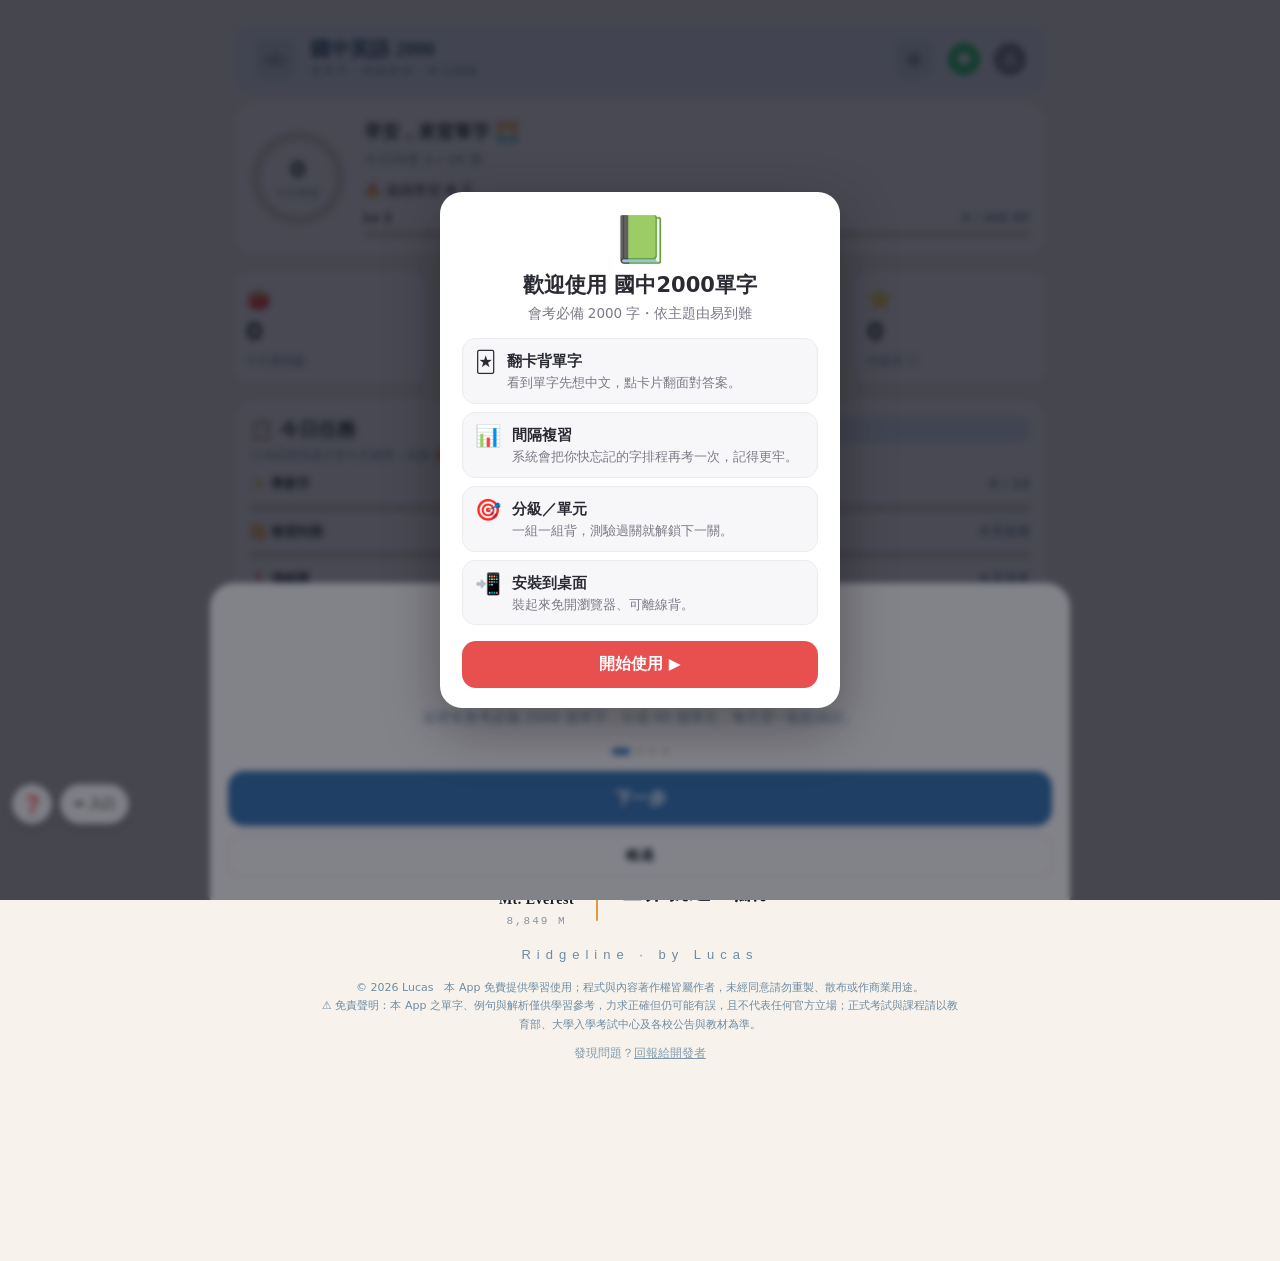
==== commit 2b8ae56b: "deploy 902_english2000 from monorepo 06e46dccb3d6a643a384a2dd3a9d159efeecc9b4" ====
--- a/index.html
+++ b/index.html
@@ -2,6 +2,23 @@
 <html lang="zh-Hant">
 <head>
 <meta charset="UTF-8">
+<link rel="canonical" href="https://fullmodel-star.github.io/english2000/">
+<meta property="og:type" content="website">
+<meta property="og:url" content="https://fullmodel-star.github.io/english2000/">
+<meta property="og:site_name" content="國中英語2000單字｜稜線">
+<meta property="og:title" content="國中英語2000單字｜稜線">
+<meta property="og:description" content="官方表對齊的國中2000單字，免費、可離線查詢。">
+<meta property="og:image" content="https://fullmodel-star.github.io/english2000/og-english2000.png?v=20260908b">
+<meta property="og:image:type" content="image/png">
+<meta property="og:image:width" content="1200">
+<meta property="og:image:height" content="630">
+<meta property="og:image:alt" content="國中英語2000單字｜稜線">
+<meta name="twitter:card" content="summary_large_image">
+<meta name="twitter:title" content="國中英語2000單字｜稜線">
+<meta name="twitter:description" content="官方表對齊的國中2000單字，免費、可離線查詢。">
+<meta name="twitter:image" content="https://fullmodel-star.github.io/english2000/og-english2000.png?v=20260908b">
+<meta name="twitter:image:alt" content="國中英語2000單字｜稜線">
+
 <meta http-equiv="Content-Security-Policy" content="default-src 'self'; script-src 'self' 'unsafe-inline'; style-src 'self' 'unsafe-inline'; img-src 'self' data: blob:; media-src 'self' blob:; connect-src https://eng-progress.fullmodel.workers.dev; base-uri 'none'">
 <meta name="viewport" content="width=device-width, initial-scale=1, viewport-fit=cover">
 <meta name="theme-color" content="#E6F1FB">
@@ -369,6 +386,7 @@
 /* ===== 稜線識別：App Bar（首頁品牌列）＋ 頁尾簽名 ===== */
 .rl-appbar{border-radius:16px;margin:2px 0 6px}
 .rl-appbar .rl-glyph{width:30px;height:30px}
+
 .rl-appbar .rl-mark{background:color-mix(in srgb,var(--on) 12%,transparent)}
 .rl-appbar .ab-set{width:40px;height:40px;border-radius:12px;font-size:18px;display:flex;align-items:center;justify-content:center;flex:none;background:color-mix(in srgb,var(--on) 12%,transparent);color:var(--on)}
 .rl-signature{padding-bottom:calc(32px + env(safe-area-inset-bottom,0px) + 74px)}
@@ -707,15 +725,34 @@
 .hoop-burst{position:absolute;left:50%;top:40%;transform:translate(-50%,-50%) scale(.4);font-size:44px;font-weight:900;color:#ff6a2a;text-shadow:0 0 20px rgba(255,90,40,.9);z-index:12;pointer-events:none;opacity:0}
 .hoop-burst.go{animation:burstIn 1s ease}
 @keyframes burstIn{0%{opacity:0;transform:translate(-50%,-50%) scale(.3)}25%{opacity:1;transform:translate(-50%,-50%) scale(1.15)}70%{opacity:1;transform:translate(-50%,-50%) scale(1)}100%{opacity:0;transform:translate(-50%,-50%) scale(1.1)}}
+/* 匯出PDF考卷（句型填空，非中翻英）*/
+#printArea{display:none}
+@media print{
+  body{background:#fff!important;color:#000!important;padding:0!important}
+  body>*{display:none!important}
+  #printArea{display:block!important;padding:0 4mm}
+  #printArea *{color:#000!important}
+  #printArea h1{font-size:18px;margin:0 0 4px}
+  #printArea .pmeta{font-size:11px;color:#555!important;margin-bottom:10px}
+  #printArea .pq{border-bottom:1px dashed #999;padding:6px 0;margin:0;break-inside:avoid;page-break-inside:avoid}
+  #printArea .pq .qn{font-size:13px}
+  #printArea .pq .qn b{font-size:15px}
+  #printArea .pq .qzh{font-size:11.5px;color:#555!important;margin-top:2px}
+  #printArea .pq .qans{font-weight:800;text-decoration:underline}
+  #printArea .pagebreak{break-before:page;page-break-before:always}
+}
 </style>
+<link rel="icon" type="image/png" sizes="192x192" href="icon-192.png">
+<link rel="icon" type="image/png" sizes="512x512" href="icon-512.png">
 </head>
 <body class="theme-sky">
+<div id="printArea"></div>
 <div id="app">
 
   <!-- ===== HOME ===== -->
   <section class="view active" id="view-home">
     <header class="rl-appbar">
-      <span class="rl-mark"><svg class="rl-glyph" viewBox="0 0 64 64" width="30" height="30" fill="none"><path d="M0 54 L8 48 L14 51 L22 38 L26 42 L36 14 L46 34 L61 44" fill="none" stroke="currentColor" stroke-width="4.4" stroke-linejoin="round" stroke-linecap="round"/><path d="M31.3 27.2 L36 14 L38.7 19.4" fill="none" stroke="#DE9A45" stroke-width="4.4" stroke-linejoin="round" stroke-linecap="round"/></svg></span>
+      <span class="rl-mark"><img class="rl-glyph" src="rl-mark-everest-navy.png" width="30" height="30" alt="" style="object-fit:contain"></span>
       <div>
         <div class="rl-title">國中英語 2000</div>
         <div class="rl-sub">背單字・間隔複習・單元闖關</div>
@@ -963,6 +1000,7 @@
       </div>
       <button class="btn sm" style="margin-top:8px;background:#e8712a;box-shadow:0 6px 16px rgba(232,113,42,.35)" onclick="startHoop(udCur)">🏀 單字灌籃 PK（小遊戲）</button>
       <button class="btn sm" style="margin-top:8px;background:#6b7a3a;box-shadow:0 6px 16px rgba(107,122,58,.35)" onclick="openDelta(udCur)">🔫 三角洲部隊（任務／無盡／Boss Rush）</button>
+      <button class="btn sm sec" style="margin-top:8px" onclick="printVocabTest(udCur)">🖨️ 匯出本單元 PDF 考卷（句型填空＋答案卷）</button>
     </div>
     <div class="panel">
       <h3 style="margin-bottom:6px">單字清單（<span id="udCount">50</span>）</h3>
@@ -1132,12 +1170,13 @@
 
   <footer class="rl-signature">
     <div class="rl-sig-row">
-      <span class="rl-mkcol" style="display:inline-flex;flex-direction:column;align-items:center;gap:3px"><svg class="rl-sig-glyph" viewBox="0 0 64 64" width="66" height="34" fill="none"><path d="M0 54 L8 48 L14 51 L22 38 L26 42 L36 14 L46 34 L61 44" fill="none" stroke="currentColor" stroke-width="4.4" stroke-linejoin="round" stroke-linecap="round"/><path d="M31.3 27.2 L36 14 L38.7 19.4" fill="none" stroke="#DE9A45" stroke-width="4.4" stroke-linejoin="round" stroke-linecap="round"/></svg><span style="font-family:'Noto Serif TC',serif;font-size:14px;font-weight:600;letter-spacing:.5px;color:currentColor">Mt. Everest</span><span style="font-family:'IBM Plex Mono',monospace;font-size:11px;letter-spacing:2px;color:#8794a3">8,849 M</span></span>
+      <span class="rl-mkcol" style="display:inline-flex;flex-direction:column;align-items:center;gap:3px"><img class="rl-sig-glyph" src="rl-mark-everest-navy.png" width="66" height="34" alt="" style="object-fit:contain"><span style="font-family:'Noto Serif TC',serif;font-size:14px;font-weight:600;letter-spacing:.5px;color:currentColor">Mt. Everest</span><span style="font-family:'IBM Plex Mono',monospace;font-size:11px;letter-spacing:2px;color:#8794a3">8,849 M</span></span>
       <span class="rl-sig-rule" style="height:88px"></span>
       <p class="rl-sig-quote">多學一句英文，<br>世界就近一點。</p>
     </div>
     <p class="rl-sig-by">Ridgeline · by Lucas</p>
     <p style="font-size:11px;line-height:1.7;color:var(--muted);max-width:640px;margin:14px auto 0">© 2026 Lucas　本 App 免費提供學習使用；程式與內容著作權皆屬作者，未經同意請勿重製、散布或作商業用途。<br>⚠️ 免責聲明：本 App 之單字、例句與解析僅供學習參考，力求正確但仍可能有誤，且不代表任何官方立場；正式考試與課程請以教育部、大學入學考試中心及各校公告與教材為準。</p>
+<!--RL_FEEDBACK_START--><p style="font-size:11.5px;color:var(--muted);opacity:.85;margin-top:10px">發現問題？<a href="mailto:weiwynn8899@gmail.com?subject=App%E5%95%8F%E9%A1%8C%E5%9B%9E%E5%A0%B1%EF%BC%8D902_english2000" style="color:inherit;text-decoration:underline">回報給開發者</a></p><!--RL_FEEDBACK_END-->
   </footer>
 </div>
 
@@ -1224,6 +1263,8 @@
     <button class="btn sec sm" style="margin-top:10px" onclick="document.getElementById('importFile').click()">📥 匯入備份檔</button>
     <input type="file" id="importFile" accept="application/json,.json" class="hide" onchange="importData(event)">
     <button class="btn sm" style="margin-top:10px;background:var(--card);color:var(--accent-d);box-shadow:var(--shadow)" onclick="resetData()">🗑️ 清除所有紀錄</button>
+    <div class="section-title">關於與版權</div>
+    <div class="muted" style="font-size:12px;line-height:1.7;padding:2px 2px 4px">字表依<b>教育部 108 課綱國中英語文參考 2000 字</b>整理，中文與例句為輔助學習編寫。皆為公開教育資源，僅供教學與自學參考。</div>
     <button class="btn sec sm" style="margin-top:14px" onclick="closeSettings()">完成</button>
   </div>
 </div>
@@ -1410,6 +1451,20 @@
   document.getElementById("view-"+v).classList.add("active");
   document.querySelectorAll(".nav button").forEach(b=>b.classList.remove("on"));
   const nb=document.getElementById("nav-"+v); if(nb) nb.classList.add("on");
+  /*CARDS_EMPTY_STATE*/ if(v==="cards" && !session){
+    document.getElementById("studyArea").classList.add("hide");
+    document.getElementById("reviewArea").classList.add("hide");
+    const _ce=document.getElementById("studyDone");
+    _ce.classList.remove("hide");
+    _ce.innerHTML = `<div class="panel result">
+      <div class="big">📚</div>
+      <div style="font-weight:800;font-size:20px">還沒開始背</div>
+      <div class="muted" style="margin-top:6px">選一組單字開始，或用右上 🎚️ 換牌組。</div>
+      <button class="btn" style="margin-top:18px" onclick="startStudy('free', false)">開始背單字 ▶</button>
+      <button class="btn sec sm" style="margin-top:10px" onclick="openDeckPicker()">🎚️ 選牌組</button>
+      <button class="btn sec sm" style="margin-top:10px" onclick="go('home')">回首頁</button>
+    </div>`;
+  }
   if(v==="home") renderHome();
   if(v==="stats") renderStats();
   if(v==="wrong") renderWrongBook();
@@ -2146,6 +2201,40 @@
     const e=srsOf(w.word); const m=e&&e.box>=5;
     return `<div class="wb-item"><div><div class="w">${w.word} ${m?'<span style="color:var(--green)">✓</span>':''}</div><div class="z">${POS_ZH[w.pos]||w.pos}・${w.zh_tw}</div></div><div class="sp"><button onclick="speakText('${w.word}')">🔊</button></div></div>`;
   }).join("");
+}
+/* 匯出PDF考卷：句型填空（依例句挖空目標單字），非中翻英
+   單元(printVocabTest)與「每4個單元一個綜合範圍」(printComboTest)共用同一份出題邏輯，
+   對齊 🏆綜合測驗 的 comboUnits() 分組，讓段考範圍的紙本考卷跟App內的關卡範圍一致。 */
+function doPrintVocab(pool,rangeLabel){
+  if(!pool.length){ toast("這個範圍沒有單字"); return; }
+  function escRe(s){ return s.replace(/[.*+?^${}()|[\]\\]/g,'\\$&'); }
+  function blankOf(w){
+    const s=escapeHTML(w.ex||(w.word+' ___.')), re=new RegExp('\\b'+escRe(w.word)+'\\b','i');
+    return re.test(s) ? s.replace(re,'______') : s+'　______';
+  }
+  function ansOf(w){
+    const s=escapeHTML(w.ex||(w.word+' ___.')), re=new RegExp('\\b'+escRe(w.word)+'\\b','i');
+    return re.test(s) ? s.replace(re,'<span class="qans">'+escapeHTML(w.word)+'</span>') : s+' <span class="qans">'+escapeHTML(w.word)+'</span>';
+  }
+  const date=new Date().toLocaleDateString();
+  let h='<h1>📝 '+escapeHTML(rangeLabel)+' 單字小考（句型填空）</h1><div class="pmeta">依例句與提示，把正確的單字填入空格（注意詞性、單複數、時態）・共 '+pool.length+' 題<br>姓名：＿＿＿＿＿＿＿＿　得分：＿＿＿＿　日期：'+date+'</div>';
+  pool.forEach((w,i)=>{
+    h+='<div class="pq"><div class="qn">'+(i+1)+'. '+blankOf(w)+'</div><div class="qzh">提示：'+escapeHTML(w.zh_tw)+(w.pos?'（'+escapeHTML(POS_ZH[w.pos]||w.pos)+'）':'')+'</div></div>';
+  });
+  h+='<div class="pagebreak"></div><h1>✅ '+escapeHTML(rangeLabel)+' 單字小考－答案卷</h1><div class="pmeta">共 '+pool.length+' 題・'+date+'</div>';
+  pool.forEach((w,i)=>{
+    h+='<div class="pq"><div class="qn">'+(i+1)+'. '+ansOf(w)+'</div><div class="qzh">'+escapeHTML(w.zh_tw)+'</div></div>';
+  });
+  document.getElementById('printArea').innerHTML=h;
+  setTimeout(()=>window.print(),120);
+}
+function printVocabTest(nu){
+  doPrintVocab(WORDS.filter(w=>w.unit===nu),'Unit '+nu);
+}
+function printComboTest(b){
+  const us=comboUnits(b);
+  if(!us.length){ toast("這個範圍沒有單字"); return; }
+  doPrintVocab(WORDS.filter(w=>us.includes(w.unit)),'Unit '+us[0]+'–'+us[us.length-1]+'（每4單元綜合'+b+'）');
 }
 function startUnitLearn(nu){
   if(!unitUnlocked(nu)){ toast("先通過上一關 🔒"); return; }
@@ -2531,7 +2620,18 @@
   {id:"chrono",   god:true, name:"時之杖 逆流",       dmg:7, cost:700,  tier:6, star:6, cores:32, needClear:5,
    color:"#7ad8c0", accent:"#123f38", tracer:"#c8fff0", tw:6.4, desc:"神器・凍結時間：每題 +2.5 秒（想清楚再開槍）"},
   {id:"starbow",  god:true, name:"星辰弓 貫日",       dmg:9, cost:900,  tier:6, star:6, cores:38, needClear:6,
-   color:"#b48aff", accent:"#2a1a4e", tracer:"#e8d0ff", tw:6.8, desc:"神器・貫穿星光：爆頭 +60%、弱點傷害翻倍"}
+   color:"#b48aff", accent:"#2a1a4e", tracer:"#e8d0ff", tw:6.8, desc:"神器・貫穿星光：爆頭 +60%、弱點傷害翻倍"},
+  /* ↓ 第三輪軍火（配合 d13-d20 新地下城）：全部用🏅勳章買得到，2把傳說走星核＋地下城掉落 */
+  {id:"xbow",  name:"複合弩 靜默",     dmg:2, cost:55,  tier:1, star:2, color:"#8a9a7a", accent:"#2e3a24", tracer:"#d8ffb0", tw:3.4, desc:"無聲精準，得分 +6%"},
+  {id:"mac10", name:"MAC-10 微衝",     dmg:3, cost:85,  tier:1, star:2, color:"#6a6f7a", accent:"#25282e", tracer:"#cfe0ff", tw:3.8, desc:"近戰連發，得分 +7%"},
+  {id:"vector",name:"Vector 衝鋒槍",   dmg:3, cost:160, tier:2, star:3, color:"#4a5aa0", accent:"#1a2148", tracer:"#b0c0ff", tw:4.4, desc:"低後座力，每回合 +0.5 秒"},
+  {id:"harpoon",name:"魚叉貫穿槍",     dmg:4, cost:240, tier:2, star:3, color:"#3a8a8a", accent:"#123a3a", tracer:"#a0f0f0", tw:5.0, desc:"貫穿一擊，爆頭 +15%"},
+  {id:"tesla", name:"特斯拉電擊槍",    dmg:5, cost:340, tier:2, star:3, color:"#ffd23c", accent:"#5a4a10", tracer:"#fff2a0", tw:5.4, desc:"電流延展，得分 +14%"},
+  {id:"vulcan",name:"火神三連砲",      dmg:5, cost:520, tier:3, star:4, color:"#d9622a", accent:"#5a2a10", tracer:"#ffb87a", tw:5.8, desc:"連轉火力，得分 +15%"},
+  {id:"laser", name:"脈衝雷射槍",      dmg:6, cost:700, tier:3, star:4, color:"#3ad1ff", accent:"#12405a", tracer:"#c8f8ff", tw:5.6, desc:"聚焦光束，爆頭 +25%"},
+  {id:"rocket",name:"單兵火箭筒",      dmg:6, cost:880, tier:3, star:4, color:"#5a5a4a", accent:"#22221a", tracer:"#ffcf8a", tw:6.4, desc:"破壞轟擊，對魔王額外 -3"},
+  {id:"voidrifle",name:"虛空裂解者",   dmg:7, cost:1400,tier:4, star:5, cores:20, color:"#8a4aff", accent:"#241452", tracer:"#dab8ff", tw:6.8, desc:"傳說・裂解共鳴，命中後直接清波"},
+  {id:"nova",  name:"新星脈衝炮",      dmg:8, cost:1750,tier:5, star:5, cores:26, color:"#ffb03c", accent:"#5a3a10", tracer:"#fff0b0", tw:7.0, desc:"傳說・新星爆發，爆頭與弱點雙暴擊"}
 ];
 /* 每把槍的基礎特性修正（聚合進 dfBuildMods） */
 const DF_GUN_SPEC={ mp5:{scorePct:5}, ak47:{scorePct:8}, awm:{headScorePct:20}, m249:{scorePct:8}, scar:{medal:1}, barrett:{headScorePct:30,modPct:10}, dragon:{scorePct:10}, railgun:{headScorePct:20},
@@ -2540,7 +2640,11 @@
   mjolnir:  {waveClearPct:30, bossFlat:2, medal:1},          // 雷擊連鎖流
   excalibur:{streakScorePct:60, shield:2, comboCut:1},       // 連擊流
   chrono:   {timeMs:2500, comboCut:1, scorePct:10},          // 時間流（給手速慢的小朋友）
-  starbow:  {headScorePct:60, weakMult:2, headMedal:1}       // 爆頭／弱點流
+  starbow:  {headScorePct:60, weakMult:2, headMedal:1},      // 爆頭／弱點流
+  /* 第三輪軍火效果 */
+  xbow:{scorePct:6}, mac10:{scorePct:7}, vector:{scorePct:10}, harpoon:{headScorePct:15}, tesla:{scorePct:14},
+  vulcan:{scorePct:15}, laser:{headScorePct:25}, rocket:{bossFlat:3,scorePct:8},
+  voidrifle:{scorePct:20,heatBonus:3}, nova:{headScorePct:45,bossFlat:4}
 };
 /* 側視 SVG（分階不同外型/顏色/配件），槍口以 #dfBarrel 標記；pal 可覆蓋顏色(皮膚) */
 function dfGunSVG(g, pal){
@@ -2564,7 +2668,18 @@
     excalibur:`<rect x="46" y="52" width="34" height="10" rx="5" fill="${a}"/><circle cx="44" cy="57" r="9" fill="${c}"/><rect x="78" y="42" width="12" height="30" rx="3" fill="${c}"/><path d="M90 48 L196 54 L90 66 Z" fill="${c}" stroke="${a}" stroke-width="2"/><path d="M96 57 L188 57" stroke="${P.tracer}" stroke-width="2.4" opacity=".9"/><path id="dfBarrel" d="M196 55 L200 55" stroke="none" fill="none"/>`,
     chrono:`<rect x="40" y="54" width="130" height="8" rx="4" fill="${a}"/><circle cx="182" cy="46" r="24" fill="none" stroke="${c}" stroke-width="6"/><circle cx="182" cy="46" r="11" fill="${c}" opacity=".45"/><path d="M182 46 L182 34 M182 46 L192 50" stroke="${P.tracer}" stroke-width="3" stroke-linecap="round"/><circle cx="44" cy="58" r="7" fill="${c}"/><path id="dfBarrel" d="M204 44 L208 44" stroke="none" fill="none"/>`,
     starbow:`<path d="M150 12 Q192 56 150 100" fill="none" stroke="${c}" stroke-width="8" stroke-linecap="round"/><path d="M150 12 L150 100" stroke="${a}" stroke-width="2.4"/><rect x="60" y="53" width="96" height="7" rx="3.5" fill="${P.tracer}"/><path d="M60 56.5 L74 48 L74 65 Z" fill="${c}"/><circle cx="152" cy="56" r="6" fill="${P.tracer}" opacity=".9"/><path id="dfBarrel" d="M56 56 L60 56" stroke="none" fill="none"/>`,
-    plasma:`<rect x="20" y="46" width="38" height="13" rx="6" fill="${a}"/><path d="M54 40 Q88 30 122 40 L124 64 Q88 74 54 64 Z" fill="${c}"/><circle cx="88" cy="52" r="10" fill="${a}"/><circle cx="88" cy="52" r="5" fill="#e8d0ff"/><rect x="120" y="44" width="88" height="14" rx="7" fill="${a}"/><rect x="124" y="47" width="84" height="8" rx="4" fill="#e8d0ff"/><path d="M204 40 Q222 52 204 64 Z" fill="${c}"/><path d="M80 64 L76 90 L96 90 L100 64 Z" fill="${a}"/><circle id="dfBarrel" cx="216" cy="51" r="2" fill="none"/>`
+    plasma:`<rect x="20" y="46" width="38" height="13" rx="6" fill="${a}"/><path d="M54 40 Q88 30 122 40 L124 64 Q88 74 54 64 Z" fill="${c}"/><circle cx="88" cy="52" r="10" fill="${a}"/><circle cx="88" cy="52" r="5" fill="#e8d0ff"/><rect x="120" y="44" width="88" height="14" rx="7" fill="${a}"/><rect x="124" y="47" width="84" height="8" rx="4" fill="#e8d0ff"/><path d="M204 40 Q222 52 204 64 Z" fill="${c}"/><path d="M80 64 L76 90 L96 90 L100 64 Z" fill="${a}"/><circle id="dfBarrel" cx="216" cy="51" r="2" fill="none"/>`,
+    /* 第三輪軍火側視圖 */
+    xbow:`<path d="M36 30 Q64 60 36 90" fill="none" stroke="${c}" stroke-width="6" stroke-linecap="round"/><rect x="58" y="53" width="102" height="9" rx="3" fill="${c}"/><rect x="62" y="55" width="94" height="3" fill="${a}"/><rect x="50" y="49" width="10" height="18" fill="${a}"/><path d="M80 62 L76 88 L94 88 L98 62 Z" fill="${a}"/><circle id="dfBarrel" cx="160" cy="57" r="2" fill="none"/>`,
+    mac10:`<rect x="46" y="50" width="12" height="30" fill="${a}"/><rect x="54" y="40" width="60" height="22" rx="3" fill="${c}"/><rect x="60" y="36" width="20" height="5" fill="${a}"/><rect x="114" y="46" width="52" height="10" rx="4" fill="${a}"/><rect x="118" y="48" width="48" height="4" fill="${c}"/><path d="M78 62 L74 86 L92 86 L96 62 Z" fill="${a}"/><circle id="dfBarrel" cx="166" cy="51" r="2" fill="none"/>`,
+    vector:`<rect x="30" y="50" width="34" height="9" rx="2" fill="${a}"/><rect x="58" y="40" width="70" height="22" rx="3" fill="${c}"/><rect x="66" y="36" width="30" height="5" fill="${a}"/><rect x="128" y="45" width="66" height="12" rx="5" fill="${a}"/><rect x="132" y="48" width="60" height="4" fill="${c}"/><path d="M92 62 L82 92 L104 92 L110 62 Z" fill="${a}"/><circle id="dfBarrel" cx="194" cy="51" r="2" fill="none"/>`,
+    harpoon:`<rect x="24" y="48" width="40" height="13" rx="3" fill="${a}"/><rect x="60" y="42" width="76" height="18" rx="3" fill="${c}"/><path d="M136 45 L206 51 L136 57 Z" fill="${a}"/><rect x="140" y="49" width="60" height="4" fill="${c}"/><path d="M84 60 L80 86 L98 86 L102 60 Z" fill="${a}"/><circle id="dfBarrel" cx="206" cy="51" r="2" fill="none"/>`,
+    tesla:`<rect x="30" y="48" width="34" height="12" rx="3" fill="${a}"/><rect x="60" y="42" width="66" height="18" rx="4" fill="${c}"/><circle cx="94" cy="34" r="12" fill="none" stroke="${a}" stroke-width="3"/><circle cx="94" cy="34" r="5" fill="${P.tracer}"/><rect x="128" y="46" width="70" height="10" rx="5" fill="${a}"/><rect x="132" y="48" width="64" height="4" fill="${c}"/><path d="M86 60 L82 88 L100 88 L104 60 Z" fill="${a}"/><circle id="dfBarrel" cx="198" cy="51" r="2" fill="none"/>`,
+    vulcan:`<rect x="18" y="44" width="38" height="24" rx="4" fill="${a}"/><rect x="54" y="38" width="56" height="32" rx="5" fill="${c}"/><circle cx="82" cy="54" r="8" fill="${a}"/><rect x="108" y="40" width="90" height="7" rx="3.5" fill="${a}"/><rect x="108" y="51" width="90" height="7" rx="3.5" fill="${a}"/><rect x="108" y="62" width="90" height="7" rx="3.5" fill="${a}"/><path d="M58 70 L52 94 L76 94 L82 70 Z" fill="${a}"/><circle id="dfBarrel" cx="200" cy="51" r="2" fill="none"/>`,
+    laser:`<rect x="26" y="48" width="36" height="13" rx="3" fill="${a}"/><rect x="60" y="40" width="80" height="20" rx="4" fill="${c}"/><rect x="76" y="30" width="40" height="9" rx="3" fill="${a}"/><circle cx="96" cy="34" r="4" fill="${P.tracer}"/><rect x="142" y="46" width="72" height="9" rx="4.5" fill="${a}"/><rect x="146" y="48" width="66" height="4" fill="${P.tracer}"/><path d="M86 60 L82 88 L100 88 L104 60 Z" fill="${a}"/><circle id="dfBarrel" cx="214" cy="50" r="2" fill="none"/>`,
+    rocket:`<rect x="20" y="40" width="180" height="24" rx="12" fill="${c}"/><rect x="24" y="44" width="172" height="4" fill="${a}"/><circle cx="200" cy="52" r="10" fill="${a}"/><rect x="60" y="64" width="14" height="26" rx="2" fill="${a}"/><rect x="90" y="30" width="10" height="10" fill="${a}"/><circle id="dfBarrel" cx="210" cy="52" r="2" fill="none"/>`,
+    voidrifle:`<rect x="26" y="44" width="42" height="20" rx="5" fill="${a}"/><path d="M64 38 Q100 28 134 38 L130 62 Q100 72 64 62 Z" fill="${c}"/><circle cx="98" cy="50" r="10" fill="${a}"/><circle cx="98" cy="50" r="4" fill="#dab8ff"/><rect x="132" y="42" width="86" height="16" rx="8" fill="${a}"/><rect x="136" y="45" width="80" height="8" rx="4" fill="#dab8ff"/><path d="M84 64 L78 90 L100 90 L106 64 Z" fill="${a}"/><circle id="dfBarrel" cx="222" cy="50" r="2" fill="none"/>`,
+    nova:`<rect x="18" y="46" width="40" height="14" rx="4" fill="${a}"/><path d="M56 36 Q96 26 128 40 L124 66 Q96 76 56 62 Z" fill="${c}"/><circle cx="92" cy="51" r="13" fill="${a}"/><circle cx="92" cy="51" r="6" fill="#fff0b0"/><rect x="128" y="42" width="94" height="16" rx="8" fill="${a}"/><rect x="132" y="45" width="88" height="8" rx="4" fill="#fff0b0"/><path d="M78 66 L72 92 L96 92 L102 66 Z" fill="${a}"/><circle id="dfBarrel" cx="228" cy="50" r="2" fill="none"/>`
   };
   return `<svg viewBox="0 0 230 96" width="100%" height="100%" style="overflow:visible">${S[g.id]||S.m9}</svg>`;
 }
@@ -2843,12 +2958,40 @@
   excalibur:{name:"聖光", eff:{streakScorePct:30}, eff5:{streakScorePct:50,shield:1}, desc:"連擊得分 +30%(M5 +50%＋護盾)"},
   chrono:   {name:"凍結", eff:{timeMs:600},        eff5:{timeMs:1000},             desc:"每回合 +0.6秒(M5 +1秒)"},
   starbow:  {name:"貫星", eff:{weakMult:3},        eff5:{weakMult:4},              desc:"弱點傷害 ×3(M5 ×4)"}
+,
+  /* 第三輪軍火招牌絕招 */
+  xbow:     {name:"穿刺連珠",eff:{scorePct:10},               eff5:{scorePct:18},               desc:"得分 +10%(M5 +18%)"},
+  mac10:    {name:"連發壓制",eff:{comboCut:1},                eff5:{comboCut:2},                desc:"連擊門檻 -1(M5 -2)"},
+  vector:   {name:"低後座",  eff:{timeMs:500},                eff5:{timeMs:800},                desc:"每回合 +0.5秒(M5 +0.8秒)"},
+  harpoon:  {name:"魚叉貫穿",eff:{headScorePct:20},           eff5:{headScorePct:35},           desc:"爆頭 +20%(M5 +35%)"},
+  tesla:    {name:"電流延展",eff:{shield:1},                  eff5:{shield:2},                  desc:"送護盾(M5 送2次)"},
+  vulcan:   {name:"火神連轉",eff:{heatBonus:2},               eff5:{heatBonus:4},               desc:"火力全開魔王額外 -2(M5 -4)"},
+  laser:    {name:"脈衝聚焦",eff:{weakMult:3},                eff5:{weakMult:4},                desc:"魔王弱點 ×3(M5 ×4)傷害"},
+  rocket:   {name:"破壞轟擊",eff:{bossFlat:4},                eff5:{bossFlat:6},                desc:"每擊對魔王額外 -4(M5 -6)"},
+  voidrifle:{name:"裂解共鳴",eff:{waveClearPct:30,scorePct:8},eff5:{waveClearPct:45,scorePct:15},desc:"命中後 30%(M5 45%)直接清掉下一波"},
+  nova:     {name:"新星爆發",eff:{headScorePct:45,weakMult:4},eff5:{headScorePct:65,weakMult:5}, desc:"爆頭 +45%(M5 +65%)＋弱點 ×4(M5 ×5)"}
 };
 /* Lv3 升級分岔：火力 vs 戰術（存 path[id]） */
 const DF_PATH={
   fire:{name:"🔥 火力路線", lv4:{extraDmg:0.5}, lv5:{headScorePct:20}},
   tac: {name:"🛡 戰術路線", lv4:{timeMs:500},   lv5:{shield:1,maxhp:1}}
 };
+/* ④ 部分武器專屬升級分岔（其餘 25 把繼續共用 DF_PATH，查詢見 dfPathDefOf）。
+   數值刻意比照同 tier 其他槍的量級（weakMult 一律以 2 打底，絕不比 dfBossDmg 的預設 ×2 還低，
+   避免「分岔」反而變成隱性削弱）。 */
+const DF_GUN_PATH={
+  ak47:{ fire:{name:"🔥 狂暴路線", desc:"Lv4 連擊中得分+10%・Lv5 爆頭+15%", lv4:{streakScorePct:10}, lv5:{headScorePct:15}},
+         tac: {name:"🛡 精準路線", desc:"Lv4 +0.4秒・Lv5 弱點×3", lv4:{timeMs:400}, lv5:{weakMult:3}} },
+  awm:{ fire:{name:"🎯 弱點路線", desc:"Lv4 弱點×2(持平)・Lv5 弱點×3", lv4:{weakMult:2}, lv5:{weakMult:1}},
+        tac: {name:"⏱ 時間路線", desc:"Lv4 +0.5秒・Lv5 +0.5秒＋命數+1", lv4:{timeMs:500}, lv5:{timeMs:500,maxhp:1}} },
+  barrett:{ fire:{name:"💥 爆頭路線", desc:"Lv4 爆頭+15%・Lv5 爆頭+20%", lv4:{headScorePct:15}, lv5:{headScorePct:20}},
+            tac: {name:"🛡 防禦路線", desc:"Lv4 +0.4秒・Lv5 護盾+命數", lv4:{timeMs:400}, lv5:{shield:1,maxhp:1}} },
+  dragon:{ fire:{name:"🔥 清場路線", desc:"Lv4 清場率+10%・Lv5 清場率+20%", lv4:{waveClearPct:10}, lv5:{waveClearPct:20}},
+           tac: {name:"⚔ 傷害路線", desc:"Lv4 傷害+0.5・Lv5 爆頭+20%", lv4:{extraDmg:0.5}, lv5:{headScorePct:20}} },
+  railgun:{ fire:{name:"⚡ 蓄能路線", desc:"Lv4 得分+10%・Lv5 得分+5%", lv4:{scorePct:10}, lv5:{scorePct:5}},
+            tac: {name:"🎯 弱點路線", desc:"Lv4 弱點×2(持平)・Lv5 弱點×3", lv4:{weakMult:2}, lv5:{weakMult:1}} }
+};
+function dfPathDefOf(id){ return DF_GUN_PATH[id]||DF_PATH; }
 /* 皮膚（純換色，複用 dfGunSVG 的 color/accent/tracer） */
 const DF_SKINS={
   _default:{name:"制式"},
@@ -2889,7 +3032,7 @@
    依單元輪替登場，打贏記進圖鑑。核心顏色隨階段變(藍→黃→橘→紅)＝暴走，各怪靠外型區分。 */
 const DF_BOSS_DEFS=`<defs><linearGradient id="gSteel" x1="0" y1="0" x2="0" y2="1"><stop offset="0%" stop-color="#3a4150"/><stop offset="55%" stop-color="#232833"/><stop offset="100%" stop-color="#12151b"/></linearGradient></defs>`;
 const DF_BOSSES=[
- {id:"signal", name:"訊噪魔王", en:"SIGNAL TYRANT", parts:`
+ {id:"signal", name:"訊噪魔王", en:"SIGNAL TYRANT", mech:"signal", parts:`
  <g id="bSpikes" fill="#2b313d" stroke="#0a0d12" stroke-width="2"><path d="M64 40 L58 8 L80 34 Z"/><path d="M100 32 L100 0 L120 28 Z"/><path d="M136 40 L152 10 L124 36 Z"/></g>
  <path id="bBody" d="M100 20 L158 52 L150 126 L100 164 L50 126 L42 52 Z" fill="url(#gSteel)" stroke="#0a0d12" stroke-width="3"/>
  <path d="M52 58 L100 42 L148 58" fill="none" stroke="#0a0d12" stroke-width="2" opacity=".7"/>
@@ -2897,14 +3040,14 @@
  <path id="bJawL" d="M100 94 L64 106 L92 148 L100 148 Z" fill="#2a303c" stroke="#0a0d12" stroke-width="2"/><path id="bJawR" d="M100 94 L136 106 L108 148 L100 148 Z" fill="#2a303c" stroke="#0a0d12" stroke-width="2"/>
  <g id="bMouth" fill="#e7edf5"><path d="M80 118 L86 132 L92 118 Z"/><path d="M94 118 L100 134 L106 118 Z"/><path d="M108 118 L114 132 L120 118 Z"/></g>
  <circle id="bCoreRing" cx="100" cy="94" r="26" fill="none" stroke="var(--coreCol)" stroke-width="3" opacity=".9"/><circle id="bCore" cx="100" cy="94" r="17" fill="var(--coreCol)"/><circle id="bCoreHot" cx="100" cy="94" r="8" fill="#fff" opacity=".85"/>`},
- {id:"weaver", name:"機甲蜘蛛王", en:"IRON WEAVER", parts:`
+ {id:"weaver", name:"機甲蜘蛛王", en:"IRON WEAVER", mech:"weaver", parts:`
  <g id="bSpikes" fill="#2b313d" stroke="#0a0d12" stroke-width="2"><path d="M72 66 L26 34 L36 50 L78 78 Z"/><path d="M128 66 L174 34 L164 50 L122 78 Z"/><path d="M66 92 L18 86 L30 100 L70 100 Z"/><path d="M134 92 L182 86 L170 100 L130 100 Z"/></g>
  <path id="bBody" d="M100 46 C142 46 158 82 150 116 C142 152 122 168 100 168 C78 168 58 152 50 116 C42 82 58 46 100 46 Z" fill="url(#gSteel)" stroke="#0a0d12" stroke-width="3"/>
  <circle id="bEyeL" cx="84" cy="72" r="7" fill="var(--coreCol)"/><circle id="bEyeR" cx="116" cy="72" r="7" fill="var(--coreCol)"/>
  <path id="bJawL" d="M90 150 L74 170 L90 164 Z" fill="#1a1f28" stroke="#0a0d12" stroke-width="2"/><path id="bJawR" d="M110 150 L126 170 L110 164 Z" fill="#1a1f28" stroke="#0a0d12" stroke-width="2"/>
  <g id="bMouth" fill="#e7edf5"><path d="M92 122 L96 134 L100 122 Z"/><path d="M100 122 L104 134 L108 122 Z"/></g>
  <circle id="bCoreRing" cx="100" cy="104" r="24" fill="none" stroke="var(--coreCol)" stroke-width="3" opacity=".9"/><circle id="bCore" cx="100" cy="104" r="15" fill="var(--coreCol)"/><circle id="bCoreHot" cx="100" cy="104" r="7" fill="#fff" opacity=".85"/>`},
- {id:"magma", name:"焦岩魔王", en:"MAGMA BRUTE", parts:`
+ {id:"magma", name:"焦岩魔王", en:"MAGMA BRUTE", mech:"magma", parts:`
  <g id="bSpikes" fill="#5a1e0e" stroke="#2a0d07" stroke-width="2"><path d="M66 42 L60 14 L82 36 Z"/><path d="M100 34 L100 6 L118 30 Z"/><path d="M134 42 L146 16 L120 38 Z"/></g>
  <path id="bBody" d="M100 24 L156 50 L162 120 L128 164 L72 164 L38 120 L44 50 Z" fill="#6b2a15" stroke="#2a0d07" stroke-width="3"/>
  <path d="M52 60 L100 46 L148 60" fill="none" stroke="#ff7a3c" stroke-width="2" opacity=".55"/>
@@ -2912,7 +3055,7 @@
  <path id="bJawL" d="M100 96 L62 108 L96 150 L100 150 Z" fill="#3a1608" stroke="#2a0d07" stroke-width="2"/><path id="bJawR" d="M100 96 L138 108 L104 150 L100 150 Z" fill="#3a1608" stroke="#2a0d07" stroke-width="2"/>
  <g id="bMouth" fill="#ffcf5a"><path d="M78 116 L86 134 L94 116 Z"/><path d="M96 116 L104 138 L112 116 Z"/><path d="M110 116 L118 134 L124 116 Z"/></g>
  <circle id="bCoreRing" cx="100" cy="96" r="26" fill="none" stroke="var(--coreCol)" stroke-width="3" opacity=".9"/><circle id="bCore" cx="100" cy="96" r="16" fill="var(--coreCol)"/><circle id="bCoreHot" cx="100" cy="96" r="8" fill="#fff" opacity=".85"/>`},
- {id:"void", name:"虛空巨眼", en:"VOID GAZER", parts:`
+ {id:"void", name:"虛空巨眼", en:"VOID GAZER", mech:"void", parts:`
  <g id="bSpikes" fill="#3a2b52" stroke="#0a0d12" stroke-width="2"><path d="M100 26 L94 2 L112 22 Z"/><path d="M58 44 L38 24 L74 40 Z"/><path d="M142 44 L162 24 L126 40 Z"/></g>
  <ellipse id="bBody" cx="100" cy="94" rx="62" ry="58" fill="#20172e" stroke="#0a0d12" stroke-width="3"/>
  <ellipse cx="100" cy="94" rx="46" ry="42" fill="#0e0a16"/>
@@ -2921,7 +3064,7 @@
  <g id="bMouth" fill="#e7edf5"><circle cx="100" cy="94" r="3"/></g>
  <circle id="bCoreRing" cx="100" cy="94" r="30" fill="none" stroke="var(--coreCol)" stroke-width="3" opacity=".9"/><circle id="bCore" cx="100" cy="94" r="20" fill="var(--coreCol)"/><circle id="bCoreHot" cx="100" cy="94" r="9" fill="#0e0a16"/>`},
  /* ↓ 魔王加到 8 隻（共用同骨架 ID，動畫/階段/變身全部沿用） */
- {id:"fang", name:"血牙狼王", en:"BLOOD FANG", parts:`
+ {id:"fang", name:"血牙狼王", en:"BLOOD FANG", mech:"fang", parts:`
  <g id="bSpikes" fill="#4a1a1a" stroke="#0a0d12" stroke-width="2"><path d="M52 40 L34 6 L74 30 Z"/><path d="M148 40 L166 6 L126 30 Z"/><path d="M100 30 L100 4 L116 26 Z"/></g>
  <path id="bBody" d="M100 26 C146 26 164 66 156 106 C148 148 122 168 100 168 C78 168 52 148 44 106 C36 66 54 26 100 26 Z" fill="#5e2020" stroke="#0a0d12" stroke-width="3"/>
  <path d="M56 62 Q100 44 144 62" fill="none" stroke="#2a0d0d" stroke-width="2" opacity=".8"/>
@@ -2929,14 +3072,14 @@
  <path id="bJawL" d="M100 100 L58 116 L92 158 L100 158 Z" fill="#3a1010" stroke="#0a0d12" stroke-width="2"/><path id="bJawR" d="M100 100 L142 116 L108 158 L100 158 Z" fill="#3a1010" stroke="#0a0d12" stroke-width="2"/>
  <g id="bMouth" fill="#fff"><path d="M74 122 L82 146 L90 122 Z"/><path d="M92 122 L100 150 L108 122 Z"/><path d="M110 122 L118 146 L126 122 Z"/></g>
  <circle id="bCoreRing" cx="100" cy="100" r="26" fill="none" stroke="var(--coreCol)" stroke-width="3" opacity=".9"/><circle id="bCore" cx="100" cy="100" r="16" fill="var(--coreCol)"/><circle id="bCoreHot" cx="100" cy="100" r="8" fill="#fff" opacity=".85"/>`},
- {id:"maw", name:"深淵觸手", en:"ABYSS MAW", parts:`
+ {id:"maw", name:"深淵觸手", en:"ABYSS MAW", mech:"maw", parts:`
  <g id="bSpikes" fill="#123c3a" stroke="#0a0d12" stroke-width="2"><path d="M40 60 Q8 40 20 12 Q34 44 58 52 Z"/><path d="M160 60 Q192 40 180 12 Q166 44 142 52 Z"/><path d="M100 28 Q92 2 112 4 Q106 20 112 32 Z"/></g>
  <path id="bBody" d="M100 30 C142 30 160 70 152 108 C144 150 124 168 100 168 C76 168 56 150 48 108 C40 70 58 30 100 30 Z" fill="#0f3330" stroke="#0a0d12" stroke-width="3"/>
  <circle id="bEyeL" cx="74" cy="66" r="7" fill="var(--coreCol)"/><circle id="bEyeR" cx="126" cy="66" r="7" fill="var(--coreCol)"/>
  <path id="bJawL" d="M100 96 Q60 108 66 152 Q86 132 100 130 Z" fill="#08201e" stroke="#0a0d12" stroke-width="2"/><path id="bJawR" d="M100 96 Q140 108 134 152 Q114 132 100 130 Z" fill="#08201e" stroke="#0a0d12" stroke-width="2"/>
  <g id="bMouth" fill="#c8fff4"><path d="M84 120 L90 140 L96 120 Z"/><path d="M100 120 L106 144 L112 120 Z"/></g>
  <circle id="bCoreRing" cx="100" cy="96" r="28" fill="none" stroke="var(--coreCol)" stroke-width="3" opacity=".9"/><circle id="bCore" cx="100" cy="96" r="18" fill="var(--coreCol)"/><circle id="bCoreHot" cx="100" cy="96" r="8" fill="#fff" opacity=".85"/>`},
- {id:"bone", name:"骸骨將軍", en:"BONE GENERAL", parts:`
+ {id:"bone", name:"骸骨將軍", en:"BONE GENERAL", mech:"bone", parts:`
  <g id="bSpikes" fill="#6b6250" stroke="#0a0d12" stroke-width="2"><path d="M58 36 L44 4 L80 28 Z"/><path d="M142 36 L156 4 L120 28 Z"/><path d="M100 24 L100 0 L114 22 Z"/></g>
  <path id="bBody" d="M100 22 L156 54 L150 118 L100 166 L50 118 L44 54 Z" fill="#cfc7ae" stroke="#3a3428" stroke-width="3"/>
  <path d="M52 58 L100 44 L148 58" fill="none" stroke="#3a3428" stroke-width="2" opacity=".8"/>
@@ -2944,7 +3087,7 @@
  <path id="bJawL" d="M100 96 L62 110 L94 152 L100 152 Z" fill="#8d8672" stroke="#3a3428" stroke-width="2"/><path id="bJawR" d="M100 96 L138 110 L106 152 L100 152 Z" fill="#8d8672" stroke="#3a3428" stroke-width="2"/>
  <g id="bMouth" fill="#3a3428"><path d="M80 118 L84 138 L90 118 Z"/><path d="M94 118 L100 142 L106 118 Z"/><path d="M110 118 L116 138 L120 118 Z"/></g>
  <circle id="bCoreRing" cx="100" cy="96" r="26" fill="none" stroke="var(--coreCol)" stroke-width="3" opacity=".9"/><circle id="bCore" cx="100" cy="96" r="16" fill="var(--coreCol)"/><circle id="bCoreHot" cx="100" cy="96" r="8" fill="#fff" opacity=".85"/>`},
- {id:"colossus", name:"雷霆巨像", en:"THUNDER COLOSSUS", parts:`
+ {id:"colossus", name:"雷霆巨像", en:"THUNDER COLOSSUS", mech:"colossus", parts:`
  <g id="bSpikes" fill="#2b3a4d" stroke="#0a0d12" stroke-width="2"><path d="M50 44 L40 8 L78 34 Z"/><path d="M150 44 L160 8 L122 34 Z"/><path d="M100 28 L94 0 L118 24 Z"/></g>
  <path id="bBody" d="M100 24 L162 56 L162 122 L100 168 L38 122 L38 56 Z" fill="#38506b" stroke="#0a0d12" stroke-width="3"/>
  <path d="M46 62 L100 46 L154 62" fill="none" stroke="#1a2636" stroke-width="2" opacity=".8"/>
@@ -2997,7 +3140,16 @@
  {id:"d9",  nm:"S級門・冰封王座",   tune:1.4, rank:8, hp:700,  waves:10, boss:"frost",    drop:{gear:"boot2", cores:7},                story:"門後是零下的宮殿。冰霜王座上坐著一個從不眨眼的東西，你呼出的白霧在半空就凍成碎片。", win:"王座碎裂。你發現冷靜比火力更可怕。"},
  {id:"d10", nm:"SS級門・獸人戰陣",  tune:1.45, rank:8, hp:780,  waves:11, boss:"warchief", drop:{gear:"glove2", cores:8, gun:"mjolnir"}, story:"戰鼓從地底傳來。獸人酋長把巨斧插進地面——牠身後是整片你還沒學完的單字大軍。", win:"戰鼓停了。酋長把牠的雷鎚留給你。"},
  {id:"d11", nm:"SS級門・時之迴廊",  tune:1.5, rank:9, hp:880,  waves:12, boss:"chronos",  drop:{gear:"rig2", cores:10, gun:"chrono"}, story:"走廊沒有盡頭，每一步都回到剛才。守門者會把你答對過的字再問一次——這次沒有提示。", win:"迴廊崩解。時之杖落在你手上。"},
- {id:"d12", nm:"SSS級門・萬字之王", tune:1.6, rank:9, hp:1000, waves:14, boss:"lexicon",  drop:{gear:"core", cores:14, gun:"starbow"}, story:"最後一道門。牠由你學過的每一個單字組成，也由你逃掉的每一個字組成。牠認得你。", win:"萬字之王散成光點，每一點都是你真正記住的字。你走出了門。"}
+ {id:"d12", nm:"SSS級門・萬字之王", tune:1.6, rank:9, hp:1000, waves:14, boss:"lexicon",  drop:{gear:"core", cores:14, gun:"starbow"}, story:"最後一道門。牠由你學過的每一個單字組成，也由你逃掉的每一個字組成。牠認得你。", win:"萬字之王散成光點，每一點都是你真正記住的字。你走出了門。"},
+ /* 小朋友回饋#4「地下城可以再多一點」：SSS 之後再開 8 座（d13-d20），配合第三輪軍火(xbow~nova) */
+ {id:"d13", nm:"SSS+級門・密碼迷宮",   tune:1.62, rank:9, hp:1100, waves:15, boss:"cipher",  drop:{cores:8},  story:"門後迴盪著加密的雜訊，每一個字都被打散重組。密碼修伯只認得被拆開又拼回去的人。", win:"密碼解開了。你發現自己能把破碎的線索重新拼成完整的字。"},
+ {id:"d14", nm:"SSS+級門・織詞蛛巢",   tune:1.65, rank:9, hp:1250, waves:16, boss:"loom",    drop:{cores:10}, story:"織詞蛛后把牠的巢織成一張比課本還密的網，每一絲蛛絲都纏著一個你曾以為忘記的單字。", win:"蛛網崩解成光絲。原來忘記過的字，只是還沒被你重新織進記憶。"},
+ {id:"d15", nm:"SSS+級門・餘燼審判庭", tune:1.68, rank:9, hp:1400, waves:16, boss:"ember",   drop:{cores:12, gun:"voidrifle"}, story:"餘燼審判庭裡，判官用你答錯的每一題燒起爐火，火光照出你還沒補上的破洞。", win:"爐火熄滅，判官低頭。你把破洞一個一個，親手補上了。"},
+ {id:"d16", nm:"隱世級門・蝕日祭壇",   tune:1.7,  rank:9, hp:1550, waves:17, boss:"eclipse", drop:{cores:14}, story:"蝕日之瞳升起，牠會把光吸走，只留下你唯一能倚靠的——腦中真正記牢的字。", win:"日光重新灑落。原來黑暗裡，你比自己以為的更清楚。"},
+ {id:"d17", nm:"隱世級門・裂牙荒原",   tune:1.7,  rank:9, hp:1700, waves:18, boss:"fenrir",  drop:{cores:16}, story:"芬里爾裂牙盤據荒原，牠的咆哮是所有你猶豫過的瞬間疊在一起的回音。", win:"裂牙倒下。你不再猶豫，因為那些字已經是你的本能。"},
+ {id:"d18", nm:"隱世級門・深語巨獸淵", tune:1.7,  rank:9, hp:1800, waves:18, boss:"kraken",  drop:{cores:18}, story:"深語巨獸潛伏在語言最深的淵底，牠吞下的不是聲音，是還沒被真正理解的意思。", win:"巨獸浮上水面，安靜下來。你懂的，牠終於還給你了。"},
+ {id:"d19", nm:"終焉級門・收割墓場",   tune:1.7,  rank:9, hp:1900, waves:19, boss:"reaper",  drop:{cores:19, gun:"nova"}, story:"收割墓場裡插滿了半途而廢的字卡，收割者不問你會不會，只問你有沒有堅持到這裡。", win:"收割者退下。你沒有變成墓場裡的一張卡——你走過去了。"},
+ {id:"d20", nm:"終焉級門・泰坦聖壇",   tune:1.7,  rank:9, hp:2000, waves:20, boss:"titan",   drop:{cores:20}, story:"終焉聖壇是這座考驗的盡頭，泰坦由你學過的每一課、每一次重來組成。牠是你，也是你曾經想放棄的自己。", win:"泰坦化成漫天光點，和萬字之王的光一起，飄回你腦海深處。這本書，你是真的、真的學完了。"}
 ];
 /* 新關卡的魔王沿用既有骨架 SVG（換名字/型態），配色由 .df-bosssprite 的相位變數決定 */
 [["frost","冰封王 亞德里恩","FROST MONARCH","maw"],
@@ -3005,7 +3157,66 @@
  ["chronos","時之守門者","CHRONOS WARDEN","void"],
  ["lexicon","萬字之王","THE LEXICON","colossus"]].forEach(function(r){
   const base=DF_BOSSES.find(b=>b.id===r[3]);
-  if(base && !DF_BOSSES.find(b=>b.id===r[0])) DF_BOSSES.push({id:r[0], name:r[1], en:r[2], parts:base.parts});
+  if(base && !DF_BOSSES.find(b=>b.id===r[0])) DF_BOSSES.push({id:r[0], name:r[1], en:r[2], mech:base.mech, parts:base.parts});
+});
+/* d13-d20 的 8 隻新魔王，同一招：複用既有骨架 SVG，只換名字/型態對應 */
+[["cipher", "密碼修伯",     "CIPHER JUDGE",   "signal"],
+ ["loom",   "織詞蛛后",     "WEAVER QUEEN",   "weaver"],
+ ["ember",  "餘燼判官",     "EMBER JUDGE",    "magma"],
+ ["eclipse","蝕日之瞳",     "ECLIPSE EYE",    "void"],
+ ["fenrir", "芬里爾裂牙",   "FENRIR FANG",    "fang"],
+ ["kraken", "深語巨獸",     "DEEP KRAKEN",    "maw"],
+ ["reaper", "語骸收割者",   "WORD REAPER",    "bone"],
+ ["titan",  "終焉泰坦",     "FINAL TITAN",    "colossus"]].forEach(function(r){
+  const base=DF_BOSSES.find(b=>b.id===r[3]);
+  if(base && !DF_BOSSES.find(b=>b.id===r[0])) DF_BOSSES.push({id:r[0], name:r[1], en:r[2], mech:base.mech, parts:base.parts});
+});
+/* ① 每隻魔王依 mech 查出「原型機制」；剋制表：弱點命中且該效果值>0 時，弱點傷害再加成 15%（見 dfBossDmg） */
+function dfBossMech(){ try{ const B=DF_BOSSES.find(b=>b.id===(df&&df.boss&&df.boss.type)); return (B&&B.mech)||(df&&df.boss&&df.boss.type)||""; }catch(e){ return ""; } }
+const DF_BOSS_WEAK_TO={ signal:"weakMult", weaver:"scorePct", magma:"bossFlat", void:"weakMult", fang:"medal", maw:"scorePct", bone:"bossFlat", colossus:"weakMult" };
+/* 魔王戰專用干擾字：weaver 優先抽錯題本(S.wrong)的字、maw 優先抽「精熟度最低單元」的字、
+   bone 在核心外露(weakNow)回合刻意放一個「剛答錯過的字」當誘餌(記在 df.boss.trapWord，命中判定見 dfShoot)。
+   其餘機制/一般波次照舊走 dfDecoys。 */
+function dfBossDecoys(target, pool, n, hard){
+  const mech=dfBossMech();
+  try{
+    if(mech==="weaver" && typeof S!=="undefined" && S.wrong){
+      const wrongWords=pool.filter(w=>w.word!==target.word && S.wrong[w.word] && !S.wrong[w.word].graduated);
+      if(wrongWords.length){
+        const pick=shuffle(wrongWords).slice(0,n);
+        if(pick.length<n){ const rest=dfDecoys(target,pool,n-pick.length,hard).filter(w=>!pick.some(x=>x.word===w.word)); return shuffle([...pick,...rest]).slice(0,n); }
+        return pick;
+      }
+    }
+    if(mech==="maw"){
+      const units=dfLearnedUnits();
+      if(units.length){
+        let worstU=units[0], worstScore=Infinity;
+        units.forEach(u=>{ const s=unitMastered(u); if(s<worstScore){ worstScore=s; worstU=u; } });
+        const weakPool=pool.filter(w=>w.unit===worstU && w.word!==target.word);
+        if(weakPool.length){
+          const pick=shuffle(weakPool).slice(0,n);
+          if(pick.length<n){ const rest=dfDecoys(target,pool,n-pick.length,hard).filter(w=>!pick.some(x=>x.word===w.word)); return shuffle([...pick,...rest]).slice(0,n); }
+          return pick;
+        }
+      }
+    }
+    if(mech==="bone" && df && df.boss && df.boss.weakNow && typeof S!=="undefined" && S.wrong){
+      const wrongPool=pool.filter(w=>w.word!==target.word && S.wrong[w.word] && !S.wrong[w.word].graduated);
+      if(wrongPool.length){
+        const trap=wrongPool[Math.floor(Math.random()*wrongPool.length)];
+        df.boss.trapWord=trap.word;
+        const rest=dfDecoys(target,pool,Math.max(0,n-1),hard).filter(w=>w.word!==trap.word);
+        return shuffle([trap,...rest]).slice(0,n);
+      }
+    }
+  }catch(e){}
+  return dfDecoys(target, pool, n, hard);
+}
+/* ③ 地下城事件波：每座地下城中點各插一場（偶數座寶箱房/奇數座休息房），純公式生成，不手寫故事 */
+DF_DUNGEONS.forEach((D,i)=>{
+  const mid=Math.ceil(D.waves/2);
+  D.events=[{at:mid, type:(i%2===0?'treasure':'rest')}];
 });
 /* 寄放中的掉落槍：學字數達標就自動發（每次開遊戲檢查一次）。
    讓「再學 N 個字就能領到那把神器」變成看得見的目標，而不是把門檻整個繞過去。 */
@@ -3093,7 +3304,7 @@
 const DF_RANKS=[
  {xp:0,n:"二等兵",ico:"🎖"},{xp:300,n:"一等兵",ico:"🎖"},{xp:800,n:"下士",ico:"🏅"},
  {xp:1800,n:"中士",ico:"🏅"},{xp:3500,n:"上士",ico:"🎗"},{xp:6000,n:"少尉",ico:"⭐"},
- {xp:9500,n:"上尉",ico:"⭐⭐"},{xp:15000,n:"少校",ico:"⭐⭐⭐"},{xp:24000,n:"上校",ico:"🦅"},{xp:40000,n:"將軍",ico:"🌟"}
+ {xp:9500,n:"上尉",ico:"⭐⭐"},{xp:12000,n:"少校",ico:"⭐⭐⭐"},{xp:18000,n:"上校",ico:"🦅"},{xp:27000,n:"將軍",ico:"🌟"}
 ];
 function dfRankXP(){
   let xp=0;
@@ -3178,7 +3389,8 @@
   add(dfSig(gunId));                                      // 招牌絕招（精通 M3 才有）
   add(dfMasteryBuffs(gunId));                             // 精通 buff
   const lv=dfGunLevel(gunId), path=(dfData().path||{})[gunId];
-  if(path && DF_PATH[path]){ if(lv>=4) add(DF_PATH[path].lv4||{}); if(lv>=5) add(DF_PATH[path].lv5||{}); }
+  const pathDef=dfPathDefOf(gunId);                       // ④ 專屬槍優先查 DF_GUN_PATH，查不到退回共用 DF_PATH
+  if(path && pathDef[path]){ if(lv>=4) add(pathDef[path].lv4||{}); if(lv>=5) add(pathDef[path].lv5||{}); }
   add(dfDexBonus());                                      // 圖鑑收集
   add(dfGearMods());                                      // 🛡 裝備(頭盔/護甲/背心/手套/靴)＋套裝加成
   add(dfRankBonus());                                     // 🎖 軍階加成：軍階 XP 來自「學會的字」→ 學越多打越強(不再只是門檻)
@@ -3305,6 +3517,29 @@
     df.lastEndlessBoss=df.round; return dfBossStart();
   }
   if(df.round>=df.total) return dfBossStart();     // 12/15 波清完且存活 → 魔王登場
+  // ③ 地下城事件波（寶箱房/休息房）：只在非魔王的一般波次插入，且每個 at 只觸發一次（重打不會同一場再跑一次）
+  df.isTreasureRound=false;
+  if(df.dungeon && df.dungeon.events && !df.boss){
+    const ev=df.dungeon.events.find(e=>e.at===df.round+1);
+    if(ev){
+      df.eventDone=df.eventDone||{};
+      const evKey=df.dungeon.id+"_"+ev.at;
+      if(!df.eventDone[evKey]){
+        df.eventDone[evKey]=true;
+        if(ev.type==="rest"){
+          df.busy=true;
+          df.hp=Math.min(df.maxhp, df.hp+1);
+          dfBurst("💤 休息房：安全地補血一次"); dfHud(); save();
+          df.round++;
+          setTimeout(()=>{ df.busy=false; dfNext(); }, 900);
+          return;
+        } else if(ev.type==="treasure"){
+          df.isTreasureRound=true;
+          dfBurst("🎁 寶箱房：這波答對加碼獎勵！");
+        }
+      }
+    }
+  }
   df.busy=false;
   if(df.round+1===df.total) dfBurst("⚠️ 魔王接近…最後一波撐住！");
   if(df.oi>=df.order.length){ df.order=dfOrderFor(df.pool, df.mixed); df.oi=0; }
@@ -3354,6 +3589,8 @@
     if(df.boss.regen>0 && df.boss.hp>0){ df.boss.hp=Math.min(df.boss.maxhp, df.boss.hp+df.boss.regen); dfBossBar(); dfMonHeal(); dfPop("魔王回復 +"+df.boss.regen,false); } }  // 答錯＝魔王回血，不能龜
   dfSfx("miss"); if(navigator.vibrate) navigator.vibrate([0,40,30,40]);
   dfFlashDanger(); dfPop(msg,false);
+  // ① 焦岩魔王(magma)「一碰就碎」：答錯時額外燙手兩下（純演出，血量已在上面扣過，不重複扣）
+  if(df.boss && dfBossMech()==="magma"){ setTimeout(dfFlashDanger,150); setTimeout(dfFlashDanger,300); }
   [...zone.children].forEach(b=>{ if(df.answer && b.dataset.w===df.answer.word) b.classList.add("reveal"); });
   if(df.answer && df.answer.word && !timeout) addWrong(df.answer.word, "", "zh2en");   // ★逾時=手滑/沒瞄到,不判定「不會」→不污染錯題本
   try{ if(!timeout && df.answer && df.answer.word) applyRate(df.answer.word, "no"); }catch(e){}  // 真的選錯才退回學習盒
@@ -3365,7 +3602,11 @@
   if(!df||df.busy||df.over) return;
   const g=dfGun(), mz=dfBarrelXY(), ec=dfCenterXY(el);
   dfRecoil(g); dfMuzzleFlash(g); dfTracer(mz, ec, g);   // 開火：後座力＋槍口火光＋曳光彈
-  if(!correct){ el.classList.add("miss"); dfSfx("miss"); if(navigator.vibrate) navigator.vibrate([0,40,30,40]); return dfResolveMiss("誤擊！-1 ❤️"); }
+  if(!correct){ el.classList.add("miss"); dfSfx("miss"); if(navigator.vibrate) navigator.vibrate([0,40,30,40]);
+    // ① 骸骨將軍(bone)誘餌陷阱：核心外露那題如果誤中「剛答錯過的字」，比照雙倍概念多扣 1 滴血
+    const isBoneTrap=!!(df.boss && dfBossMech()==="bone" && df.boss.trapWord && el.dataset.w===df.boss.trapWord);
+    if(isBoneTrap){ df.hp--; return dfResolveMiss("⚠️ 中了骸骨陷阱！這題你剛答錯過　-2 ❤️"); }
+    return dfResolveMiss("誤擊！-1 ❤️"); }
   df.busy=true; clearTimeout(df.deadline);
   if(df.boss) df.boss.missStreak=0;
   [...document.getElementById("dfEnemies").children].forEach(b=>b.style.pointerEvents="none");
@@ -3393,6 +3634,9 @@
   df.score+=sc; df.medals+=md;
   const weak=!!(df.boss && df.boss.weakNow && el.classList.contains("weakpt") && coreHit!==false);
   const blocked=!!(df.boss && df.boss.chargeNow);
+  const wasBossUltNow=!!(df.boss && df.boss.ultNow);      // 先記下來：dfBossDmg 會把它歸零，晚一步就讀不到了
+  // ⑤ 魔王弱點剋制：weak 命中且這隻魔王的剋制效果類型(M[...]>0)存在 → dfBossDmg 內部再加乘 15%，這裡只負責演出訊息
+  const weakCounter=!!(weak && df.boss && DF_BOSS_WEAK_TO[dfBossMech()] && (M[DF_BOSS_WEAK_TO[dfBossMech()]]||0)>0);
   let bd=0; if(df.boss){ bd=dfBossDmg(g,df.streak,weak,cut,M); if(blocked) bd=Math.round(bd*1.25);
     // ⚡絕招改「加法」：原本 ×3 會跟已經吃滿的連擊(mult)與弱點(weakMult)連乘。
     // 集滿 5 需要連對 5 題，而 df.streak++ 先跑 → 開火時 streak 恆 ≥6 → mult 恆為 3 → 絕招恆為 ×9，
@@ -3402,6 +3646,7 @@
     if(df.boss.ultNow){ bd=Math.round(bd*2); df.boss.ultNow=false; df.boss.missStreak=0; df.boss.ultCd=DF_BOSS_ULT_CD;
       dfBurst("🛡 完美格擋！反擊重傷 "+dfMonName()+"！"); dfShakeField(); }   // 擋下魔王絕招＝反擊(逆轉時刻)
     df.boss.hp=Math.max(0,df.boss.hp-bd); df.boss.hits++; df.boss.dealt+=bd; }
+  if(weakCounter && !ultFire && !wasBossUltNow) dfBurst("🎯 剋制！核心弱點加成傷害");
   // 龍息掃射：非魔王戰時機率直接清掉下一波（免答）
   // ⚡焦土清場：只給「演出＋獎勵」，一題都不跳。
   // 上一版寫成 df.round++ ＋ df.order.push(df.order[df.round]) 想「跳過但稍後補考」，兩邊都錯：
@@ -3413,6 +3658,8 @@
     df.score+=bonus; df.medals+=1;
     dfPop("⚡ 焦土清場！+"+bonus,true);
   }
+  // ③ 寶箱房：這波答對加碼 5🏅
+  if(!df.boss && df.isTreasureRound){ df.medals+=5; df.isTreasureRound=false; dfBurst("🎁 寶箱房加成！+5🏅"); }
   save();
   setTimeout(()=>{
     dfKillEnemy(el, ec.x>=mz.x?1:-1, g); dfSpark(ec, g, head||weak);
@@ -3756,7 +4003,13 @@
   const wm = weak ? (M.weakMult||2) : 1;                          // 貫穿弱點：weakMult 可 ×3/×4
   const heat = (M.heatBonus && streak>=(5-cut)) ? M.heatBonus : 0; // 彈鏈壓制：火力全開額外傷害
   const chg = (M.chargeEvery && (df.shotN||0)%M.chargeEvery===0) ? 2 : 1; // 磁軌蓄能
-  return Math.round((eff+3+heat+(M.bossFlat||0)) * mult * wm * chg);
+  let bd = Math.round((eff+3+heat+(M.bossFlat||0)) * mult * wm * chg);
+  // ⑤ 魔王弱點剋制：核心弱點命中，且玩家build裡有這隻魔王「特別怕」的效果類型 → 弱點傷害再加 15%
+  if(weak){
+    const wkKey=DF_BOSS_WEAK_TO[dfBossMech()];
+    if(wkKey && (M[wkKey]||0)>0) bd=Math.round(bd*1.15);
+  }
+  return bd;
 }
 /* 干擾字：近義(同詞性/中文重疊) 或 形近(首末字母/長度相近) */
 function dfDecoys(target, pool, n, hard){
@@ -3853,29 +4106,50 @@
   //   這裡是「危機＋反擊機會」不是懲罰：答對＝完全格擋並反擊重傷，答錯只 -1、不疊蓄力重擊。
   //   發動後立刻歸零 missStreak 並進冷卻 → 不可能連鎖（死亡螺旋防線）。
   df.boss.ultNow = !df.boss.ultCd && (df.boss.missStreak||0)>=DF_BOSS_ULT_MISS;
-  df.boss.weakNow   = !df.boss.ultNow && c.weakEvery>0 && df.boss.bround % c.weakEvery===0;
+  // ② 弱點視窗改用「連續答對」觸發，不再用回合數：df.streak 在 dfShoot 命中時先++，dfResolveMiss 答錯時歸零，
+  //   此時讀到的正是「剛連續答對幾次」。
+  df.boss.weakNow   = !df.boss.ultNow && c.weakEvery>0 && df.streak>0 && df.streak % c.weakEvery===0;
   df.boss.chargeNow = !df.boss.ultNow && !df.boss.weakNow && c.chargeEvery>0 && df.boss.bround % c.chargeEvery===0;  // 三者互斥，別重蹈 weak/charge 撞週期的覆轍
+  df.boss.trapWord=null;                              // 骸骨(bone)誘餌每回合重置，交給 dfBossDecoys 視情況設定
   if(df.oi>=df.order.length){ df.order=dfOrderFor(df.pool, df.mixed); df.oi=0; }
   const target=df.order[df.oi++]; df.answer=target;
   dfUltHintClear();                                   // 清掉上一題的絕境提示(殘留到下一題＝送答案)
   document.getElementById("dfZh").textContent=target.zh_tw;
   document.getElementById("dfPos").textContent=POS_ZH[target.pos]||target.pos||"";
-  const opts=shuffle([target, ...dfDecoys(target, df.pool, c.enemies-1, hard)]);
+  const opts=shuffle([target, ...dfBossDecoys(target, df.pool, c.enemies-1, hard)]);
   const zone=document.getElementById("dfEnemies");
   dfSetCols(zone, opts.length);                      // 讓寬度/間距/逼近倍率跟著敵人數走（防換行、防切邊）
   zone.innerHTML=opts.map((o,i)=>{const wk=df.boss.weakNow&&o.word===target.word; return dfEnemyHTML(o, df.boss.bround+i, wk?" weakpt":"", wk);}).join("");
   [...zone.children].forEach(b=>{ b.onclick=()=>dfShoot(b, b.dataset.w===target.word, false, undefined); if(b.classList.contains("weakpt")) dfWeakGlow(b); });
   const fld=document.getElementById("dfField"), jamEl=document.getElementById("dfJam");
   if(jamEl) jamEl.className="df-jam hide";
-  if(df.boss.weakNow){ dfMonWeak(); dfBurst("🎯 核心外露！瞄準核心 ◎ 重傷魔王"); }
+  if(df.boss.weakNow){
+    dfMonWeak(); dfBurst("🎯 核心外露！瞄準核心 ◎ 重傷魔王");
+    // ① 訊噪魔王(signal)：核心外露時 30% 機率把選項位置重新洗牌一次，逼你重新確認位置再開槍
+    if(dfBossMech()==="signal" && Math.random()<0.3){
+      const reshuffled=shuffle(opts);
+      zone.innerHTML=reshuffled.map((o,i)=>{const wk=o.word===target.word; return dfEnemyHTML(o, df.boss.bround+i, wk?" weakpt":"", wk);}).join("");
+      [...zone.children].forEach(b=>{ b.onclick=()=>dfShoot(b, b.dataset.w===target.word, false, undefined); if(b.classList.contains("weakpt")) dfWeakGlow(b); });
+      dfBurst("📡 訊噪干擾！位置被打亂，重新確認再開槍");
+    }
+    // ① 虛空巨眼(void)：中文提示先消失，逼你認英文字本身而不是靠刪去法
+    if(dfBossMech()==="void"){
+      const zhEl=document.getElementById("dfZh");
+      if(zhEl){ const savedZh=target.zh_tw; zhEl.textContent="？？？（意思浮現不出來...靠英文本身判斷）";
+        setTimeout(()=>{ if(zhEl && df && df.answer===target) zhEl.textContent=savedZh; }, 1500); }
+    }
+  }
   if(df.boss.ultNow){ dfMonRoar(); if(fld) fld.classList.add("charge");
     if(jamEl) jamEl.className="df-jam jam-"+df.boss.type;
-    dfBurst("💀 "+dfMonName()+" 發動絕招！答對這題就能擋下並反擊");
+    let ultMsg="💀 "+dfMonName()+" 發動絕招！答對這題就能擋下並反擊";
+    if(dfBossMech()==="colossus") ultMsg+="　⚡雷擊逼近，動作要快！";   // ① 雷霆巨像：絕招時限再砍 15%
+    dfBurst(ultMsg);
     dfUltHint();                                                        // 絕境給例句提示：讓「撐過去」順便學會這個字
   }
   else if(df.boss.chargeNow){ dfMonRoar(); if(fld) fld.classList.add("charge"); if(jamEl) jamEl.className="df-jam jam-"+df.boss.type; dfBurst(dfBossAtkMsg(df.boss.type)); }
   else if(fld) fld.classList.remove("charge");
   let ms=df.boss.timerMs + (df.mod?df.mod.timeMs:0);
+  if(df.boss.ultNow && dfBossMech()==="colossus") ms=Math.round(ms*0.85);   // ① 逼你反應更快才能格擋成功
   if(df.boss.missStreak>=2){
     ms+=800;                                              // 時間補償：針對手速，不會讓不會的人猜對
     if(!df.boss.ultNow) dfUltHint();                      // 卡住了 → 給「遮蔽答案的例句」當鷹架（不降低鑑別度）
@@ -3886,6 +4160,16 @@
   bar.style.transition="width "+ms+"ms linear"; bar.style.width="100%";
   zoneEl.style.transition="transform "+ms+"ms linear"; zoneEl.style.transform="translateY(7%) scale(var(--rush,1.14))";
   clearTimeout(df.deadline); df.deadline=setTimeout(dfTimeout, ms);
+  // ① 血牙狼王(fang)：超過 60% 時限還沒作答(!df.busy)就額外咬一口，不影響原本逾時判定照常跑
+  if(dfBossMech()==="fang"){
+    const fangRound=df.boss.bround, fangTarget=target;
+    setTimeout(()=>{
+      if(!df||df.over||!df.boss) return;
+      if(df.boss.bround===fangRound && df.answer===fangTarget && !df.busy){
+        df.hp--; dfBurst("⚠️ 狼王咬向猶豫的你！"); dfHud(); save();
+      }
+    }, Math.round(ms*0.6));
+  }
   dfHud();
 }
 function dfBossOrEnd(){
@@ -4013,7 +4297,9 @@
 ,
   /* 這兩把是全遊戲 dmg 最高的非神器(7)，原本完全沒有學字門檻 → 重複刷同一單元就能拿滿火力，
      正是「用遊戲逃避學習」的漏洞。對照：赤龍 dmg5 要 160 字。 */
-  gatling:320, plasma:420
+  gatling:320, plasma:420,
+  /* 第三輪傳說（voidrifle/nova）：地下城掉落款，比照 gatling/plasma 模式，一樣要真的學到門檻 */
+  voidrifle:480, nova:560
 };
 function dfLearnedCount(){ let n=0; try{ if(typeof WORDS!=="undefined"&&typeof srsOf==="function"){ for(const w of WORDS){ const e=srsOf(w.word); if(e&&(e.box||0)>=1) n++; } } }catch(e){} return n; }
 function dfBuy(id){ const d=dfData(), g=DF_GUNS.find(x=>x.id===id); if(!g||d.guns.includes(id)) return;
@@ -4046,16 +4332,22 @@
   const mPct=Math.min(100, nx.have/nx.need*100);
   const sigOn=mLv>=3, sigTxt=sig?`<div class="df-sig ${sigOn?'on':''}">${sigOn?'🔓':'🔒'} 絕招「${sig.name}」：${escapeHTML(sig.desc)}${sigOn?'':'（M3 解鎖）'}</div>`:"";
   const mastery=`<div class="df-mrow"><span>🎖 精通 M${mLv}</span><span class="df-mnext">${mLv>=5?'已滿 ⭐':nx.have+'/'+nx.need+' 擊殺 → '+nx.r}</span></div><div class="df-mbar"><i style="width:${mPct}%"></i></div>${sigTxt}`;
-  // Lv3 分岔
-  const curPath=(d.path||{})[id];
+  // ⑥ 分階段解鎖：分岔選擇/皮膚/改裝槽強化這些進階功能，通關 2 座地下城前先簡化介面（不拿掉功能，只是先不給新手看到）
+  const unlocked = dfClearCount()>=2;
+  // Lv3 分岔（④ 專屬槍優先查 DF_GUN_PATH，查不到退回共用 DF_PATH，文案/數值一起換）
+  const curPath=(d.path||{})[id], pd=dfPathDefOf(id);
   let pathHtml="";
-  if(lv>=3){ if(curPath){ pathHtml=`<div class="df-gdslabel">升級路線：${DF_PATH[curPath].name}</div>`; }
-    else pathHtml=`<div class="df-gdslabel">選擇升級路線（Lv3）</div><div class="df-paths"><button class="df-pathb" onclick="dfChoosePath('${id}','fire')">🔥 火力路線<br><small>Lv4 傷害↑・Lv5 爆頭+20%</small></button><button class="df-pathb" onclick="dfChoosePath('${id}','tac')">🛡 戰術路線<br><small>Lv4 +0.5秒・Lv5 護盾+命數</small></button></div>`; }
+  if(!unlocked){ pathHtml=`<div class="df-gdslabel" style="opacity:.7">🔒 通關 2 座地下城後解鎖分岔升級</div>`; }
+  else if(lv>=3){ if(curPath){ pathHtml=`<div class="df-gdslabel">升級路線：${pd[curPath].name}</div>`; }
+    else pathHtml=`<div class="df-gdslabel">選擇升級路線（Lv3）</div><div class="df-paths"><button class="df-pathb" onclick="dfChoosePath('${id}','fire')">${pd.fire.name}<br><small>${escapeHTML(pd.fire.desc||"Lv4 傷害↑・Lv5 爆頭+20%")}</small></button><button class="df-pathb" onclick="dfChoosePath('${id}','tac')">${pd.tac.name}<br><small>${escapeHTML(pd.tac.desc||"Lv4 +0.5秒・Lv5 護盾+命數")}</small></button></div>`; }
   // 皮膚
   const skinKeys=["_default","jungle","desert","gold","midnight","crimson"], curSkin=(d.skin||{})[id]||"_default";
-  const skinHtml=`<div class="df-gdslabel">🎨 皮膚</div><div class="df-skins">`+skinKeys.map(k=>{ const s=DF_SKINS[k], have=k==="_default"||(d.skinsOwned||[]).includes(k), on=curSkin===k, sw=s.color?`background:linear-gradient(135deg,${s.color},${s.accent})`:"background:#555";
+  const skinHtml = !unlocked ? `<div class="df-gdslabel" style="opacity:.7">🔒 通關 2 座地下城後解鎖皮膚</div>` :
+    `<div class="df-gdslabel">🎨 皮膚</div><div class="df-skins">`+skinKeys.map(k=>{ const s=DF_SKINS[k], have=k==="_default"||(d.skinsOwned||[]).includes(k), on=curSkin===k, sw=s.color?`background:linear-gradient(135deg,${s.color},${s.accent})`:"background:#555";
     const act = on?'':(have?`onclick="dfEquipSkin('${id}','${k}')"`:(s.cost?`onclick="dfBuySkin('${id}','${k}')"`:''));
     return `<div class="df-skin ${on?'on':''} ${have?'':'lk'}" ${act} title="${s.name}"><span class="df-swatch" style="${sw}"></span><span class="df-skname">${s.name}${!have&&s.cost?' 🏅'+s.cost:''}</span></div>`; }).join("")+`</div>`;
+  const slotsHtml = !unlocked ? `<div class="df-gdslabel" style="opacity:.7">🔒 通關 2 座地下城後解鎖改裝槽強化</div>` :
+    `<div class="df-gdslabel">改裝槽（Lv${lv} 開 ${slotsOpen} 槽）</div><div class="df-slots">${slots}</div><div id="dfAttPick"></div>`;
   document.getElementById("dfGunDetail").classList.remove("hide");
   document.getElementById("dfGunDetail").innerHTML=
     `<div class="df-gdtop"><div class="df-gdicon">${dfGunSVG(g, dfSkinPal(id)).replace('id="dfBarrel"','')}</div>`+
@@ -4064,9 +4356,7 @@
     `<div class="df-mbox">${mastery}</div>`+
     `<div class="df-gdup">${upBtn}</div>`+
     pathHtml+
-    `<div class="df-gdslabel">改裝槽（Lv${lv} 開 ${slotsOpen} 槽）</div>`+
-    `<div class="df-slots">${slots}</div>`+
-    `<div id="dfAttPick"></div>`+
+    slotsHtml+
     skinHtml;
 }
 /* --- 🛡 裝備頁 --- */
@@ -4119,7 +4409,7 @@
   save(); dfRenderGear();
 }
 window.dfToggleShura=dfToggleShura; window.dfOpenGear=dfOpenGear; window.dfBuyGear=dfBuyGear; window.dfEquipGear=dfEquipGear; window.dfEnhance=dfEnhance;
-function dfChoosePath(id, p){ const d=dfData(); if((d.path||{})[id]) return; d.path=d.path||{}; d.path[id]=p; save(); toast("已選 "+DF_PATH[p].name); if(d.gun===id) dfSyncGun(); dfRenderGunDetail(id); }
+function dfChoosePath(id, p){ const d=dfData(); if((d.path||{})[id]) return; d.path=d.path||{}; d.path[id]=p; save(); toast("已選 "+dfPathDefOf(id)[p].name); if(d.gun===id) dfSyncGun(); dfRenderGunDetail(id); }
 function dfEquipSkin(id, key){ const d=dfData(); if(key!=="_default" && !(d.skinsOwned||[]).includes(key)) return; d.skin=d.skin||{}; d.skin[id]=key; save(); if(d.gun===id) dfSyncGun(); dfRenderGunDetail(id); }
 function dfBuySkin(id, key){ const d=dfData(), s=DF_SKINS[key]; if(!s||!s.cost) return; if((d.skinsOwned||[]).includes(key)) return dfEquipSkin(id,key); if(d.medals<s.cost) return toast("勳章不足 🏅"); d.medals-=s.cost; d.skinsOwned=d.skinsOwned||[]; d.skinsOwned.push(key); save(); toast("購入皮膚 "+s.name+" 🎨"); dfEquipSkin(id, key); }
 function dfPickAtt(gunId, slot){
@@ -4220,7 +4510,7 @@
     const tag=st.passed?"🏆":(open?"":"🔒");
     const range=`Unit ${us[0]}–${us[us.length-1]}`;
     const sub= open ? (st.best?`拼字100・最佳 ${st.best}%`:"拼字 100 題") : "先過完這 4 關";
-    h+=`<div class="unit-card ${cls}" ${open?`onclick="startComboTest(${b})"`:""}><div class="uc-top"><span class="uc-n">綜合 ${b}</span><span>${tag}</span></div><div class="uc-sub">${range}</div><div class="uc-sub" style="font-size:11px;opacity:.85">${sub}</div></div>`;
+    h+=`<div class="unit-card ${cls}" ${open?`onclick="startComboTest(${b})"`:""}><div class="uc-top"><span class="uc-n">綜合 ${b}</span><span>${tag}</span></div><div class="uc-sub">${range}</div><div class="uc-sub" style="font-size:11px;opacity:.85">${sub}</div><button class="btn sm sec" style="margin-top:6px;padding:4px 8px;font-size:11px" onclick="event.stopPropagation();printComboTest(${b})">🖨️ PDF考卷</button></div>`;
   }
   g.innerHTML=h;
 }
@@ -4928,5 +5218,152 @@
   var u=new URL(location.href);u.searchParams.delete('hub');
   history.replaceState(null,'',u.pathname+(u.search==='?'?'':u.search)+u.hash);} }catch(e){}
 })();</script>
+<!--LINE_SHARE_START-->
+<style>
+.lineShareFab{width:32px;height:32px;border-radius:50%;background:#06C755;border:none;
+  cursor:pointer;display:flex;align-items:center;justify-content:center;
+  padding:0;flex:0 0 auto;box-shadow:0 1px 3px rgba(0,0,0,.25)}
+.lineShareFab.lineShareFallback{position:absolute;top:50%;right:12px;transform:translateY(-50%);z-index:20}
+.lineShareFab:focus-visible{outline:2px solid #fff;outline-offset:2px}
+</style>
+<script>
+(function(){
+  var h = document.querySelector('header');
+  if(!h) return;
+  function isFlex(el){ var d = getComputedStyle(el).display; return d === 'flex' || d === 'inline-flex'; }
+  var row = null;
+  var candidates = [h];
+  for(var i=0;i<h.children.length;i++) candidates.push(h.children[i]);
+  for(var i=0;i<candidates.length;i++){
+    if(isFlex(candidates[i]) && candidates[i].children.length > 0){ row = candidates[i]; break; }
+  }
+  var btn = document.createElement('button');
+  btn.type = 'button';
+  btn.className = 'lineShareFab';
+  btn.setAttribute('aria-label','分享到LINE');
+  btn.title = '分享到LINE';
+  btn.innerHTML = '<svg viewBox="0 0 24 24" width="16" height="16" aria-hidden="true"><path fill="#fff" d="M12 3.5c-5.25 0-9.5 3.48-9.5 7.77 0 3.85 3.37 7.08 7.93 7.7.31.07.73.2.84.47.1.24.06.63.03.87l-.13.83c-.04.24-.19.95.83.52 1.02-.44 5.5-3.24 7.5-5.55A6.9 6.9 0 0 0 21.5 11.3c0-4.3-4.25-7.8-9.5-7.8Z"/></svg>';
+  btn.onclick = function(){
+    var lineUrl = "https://social-plugins.line.me/lineit/share?url="
+      + encodeURIComponent('https://fullmodel-star.github.io/english2000/') + "&text=" + encodeURIComponent('國中英語2000單字｜稜線');
+    window.open(lineUrl, "_blank", "noopener");
+  };
+  if(row){
+    row.appendChild(btn);
+  } else {
+    var cs = getComputedStyle(h);
+    if(cs.position === 'static') h.style.position = 'relative';
+    btn.className += ' lineShareFallback';
+    h.appendChild(btn);
+  }
+})();
+</script>
+<!--LINE_SHARE_END-->
+<!--REPORT_BTN_START-->
+<style>
+.reportFab{width:32px;height:32px;border-radius:50%;background:#6B7280;border:none;
+  cursor:pointer;display:flex;align-items:center;justify-content:center;
+  padding:0;flex:0 0 auto;box-shadow:0 1px 3px rgba(0,0,0,.25);text-decoration:none}
+.reportFab.reportFallback{position:fixed;top:12px;right:12px;z-index:9999}
+.reportFab:focus-visible{outline:2px solid #fff;outline-offset:2px}
+</style>
+<script>
+(function(){
+  if(document.querySelector('.reportFab')) return;
+  var h = document.querySelector('header');
+  function isFlex(el){ var d = getComputedStyle(el).display; return d === 'flex' || d === 'inline-flex'; }
+  var row = null;
+  if(h){
+    var candidates = [h];
+    for(var i=0;i<h.children.length;i++) candidates.push(h.children[i]);
+    for(var i=0;i<candidates.length;i++){
+      if(isFlex(candidates[i]) && candidates[i].children.length > 0){ row = candidates[i]; break; }
+    }
+  }
+  var a = document.createElement('a');
+  a.href = "mailto:weiwynn8899@gmail.com?subject=App%E5%95%8F%E9%A1%8C%E5%9B%9E%E5%A0%B1%EF%BC%8D902_english2000";
+  a.className = 'reportFab';
+  a.setAttribute('aria-label','回報問題給開發者');
+  a.title = '回報問題給開發者';
+  a.innerHTML = '<svg viewBox="0 0 24 24" width="16" height="16" aria-hidden="true"><path fill="#fff" d="M12 2 1 21h22L12 2Zm0 5.5 7.53 12.5H4.47L12 7.5ZM11 10v5h2v-5h-2Zm0 6.5v2h2v-2h-2Z"/></svg>';
+  if(row){
+    row.appendChild(a);
+  } else if(h){
+    var cs = getComputedStyle(h);
+    if(cs.position === 'static') h.style.position = 'relative';
+    a.className += ' reportFallback';
+    h.appendChild(a);
+  } else {
+    a.className += ' reportFallback';
+    document.body.appendChild(a);
+  }
+})();
+</script>
+<!--REPORT_BTN_END-->
+<!--RIDGELINE_INSTALL_START-->
+<div class="rdg-install" id="rdgInstall" style="display:none">
+  <button type="button" id="rdgInstallBtn">📲 安裝到桌面</button>
+</div>
+<div id="rdgIos"><div class="rdg-ios-box">
+  <div style="font-size:34px">📲</div>
+  <div style="font-weight:800;font-size:17px;margin:6px 0 4px">安裝到手機桌面</div>
+  <div style="font-size:13.5px;color:#666;line-height:1.7">
+    在 Safari 點下方的<b> 分享 </b><span style="font-size:16px">⬆️</span>，
+    往下找到並點<b>「加入主畫面」</b>，就能像一般 App 一樣從桌面開啟（可離線使用）。
+  </div>
+  <button type="button" id="rdgIosClose">知道了</button>
+</div></div>
+<style>
+/* v2026-08-24：品牌稽核抓到——這裡原本是青綠色漸層+陰影(#14B8A6/#0d9488)，
+   完全不在 ridgeline-tokens.json 色盤內，且違反 rules.no_gradient/no_shadow。
+   改成破曉金(#DE9A45)實色+深色文字；iOS「知道了」改岩藍(#2C4459)，避免
+   跟金色安裝鈕同框變成兩處金(no_second_gold)。這兩個值是字面量不是
+   var()——這支腳本套用到的 App 不保證都有定義 --warn/--ink2 這兩個
+   CSS 變數，字面量才能通用。 */
+.rdg-install{margin:0 auto 14px;max-width:340px;text-align:center}
+.rdg-install.rdg-fixed{position:fixed;left:50%;bottom:calc(env(safe-area-inset-bottom,0px) + 72px);
+  transform:translateX(-50%);z-index:99980;margin:0;width:auto}
+.rdg-install button{width:100%;border:0;border-radius:13px;padding:12px 20px;font-size:15px;font-weight:800;
+  cursor:pointer;background:#DE9A45;color:#2E1B06;
+  font-family:inherit;letter-spacing:1px}
+.rdg-install button:active{transform:translateY(1px)}
+#rdgIos{position:fixed;inset:0;z-index:100000;display:none;align-items:center;justify-content:center;
+  background:rgba(6,8,10,.6);-webkit-backdrop-filter:blur(4px);backdrop-filter:blur(4px);padding:22px}
+#rdgIos.open{display:flex}
+.rdg-ios-box{background:#fff;color:#222;max-width:330px;width:100%;border-radius:18px;padding:24px 22px 18px;
+  text-align:center;box-shadow:0 22px 60px rgba(0,0,0,.4);
+  font-family:-apple-system,BlinkMacSystemFont,"Segoe UI","Noto Sans TC","PingFang TC","Microsoft JhengHei",sans-serif}
+.rdg-ios-box #rdgIosClose{margin-top:16px;width:100%;border:0;border-radius:12px;padding:11px;font-size:14.5px;
+  font-weight:700;background:#2C4459;color:#fff;cursor:pointer}
+</style>
+<script>
+(function(){
+  var wrap=document.getElementById('rdgInstall'),btn=document.getElementById('rdgInstallBtn'),
+      ios=document.getElementById('rdgIos'),iosClose=document.getElementById('rdgIosClose');
+  if(!wrap||!btn)return;
+  var dp=null,want=false;
+  var standalone=(window.matchMedia&&matchMedia('(display-mode:standalone)').matches)||navigator.standalone===true;
+  var isIOS=/iphone|ipad|ipod/i.test(navigator.userAgent)||(navigator.platform==='MacIntel'&&navigator.maxTouchPoints>1);
+  function mount(){
+    var f=document.getElementById('rdgFoot');
+    if(f){ if(wrap.parentNode!==f) f.insertBefore(wrap,f.firstChild); wrap.classList.remove('rdg-fixed'); }
+    else { if(wrap.parentNode!==document.body) document.body.appendChild(wrap); wrap.classList.add('rdg-fixed'); }
+  }
+  function refresh(){ if(standalone){wrap.style.display='none';return;} if(want){ mount(); wrap.style.display='block'; } }
+  window.addEventListener('beforeinstallprompt',function(e){e.preventDefault();dp=e;want=true;refresh();});
+  window.addEventListener('appinstalled',function(){want=false;wrap.style.display='none';dp=null;});
+  btn.addEventListener('click',function(){
+    if(dp){ dp.prompt(); var c=dp.userChoice; dp=null; want=false;
+      function hide(){wrap.style.display='none';} if(c&&c.then){c.then(hide,hide);} else {hide();}
+    } else if(ios){ ios.classList.add('open'); }
+  });
+  iosClose&&iosClose.addEventListener('click',function(){ios.classList.remove('open');});
+  ios&&ios.addEventListener('click',function(e){if(e.target===ios)ios.classList.remove('open');});
+  if(isIOS){ want=true; }
+  function later(){ setTimeout(refresh,700); }
+  if(document.readyState==='complete') later(); else window.addEventListener('load',later);
+})();
+</script>
+<!--RIDGELINE_INSTALL_END-->
 </body>
 </html>
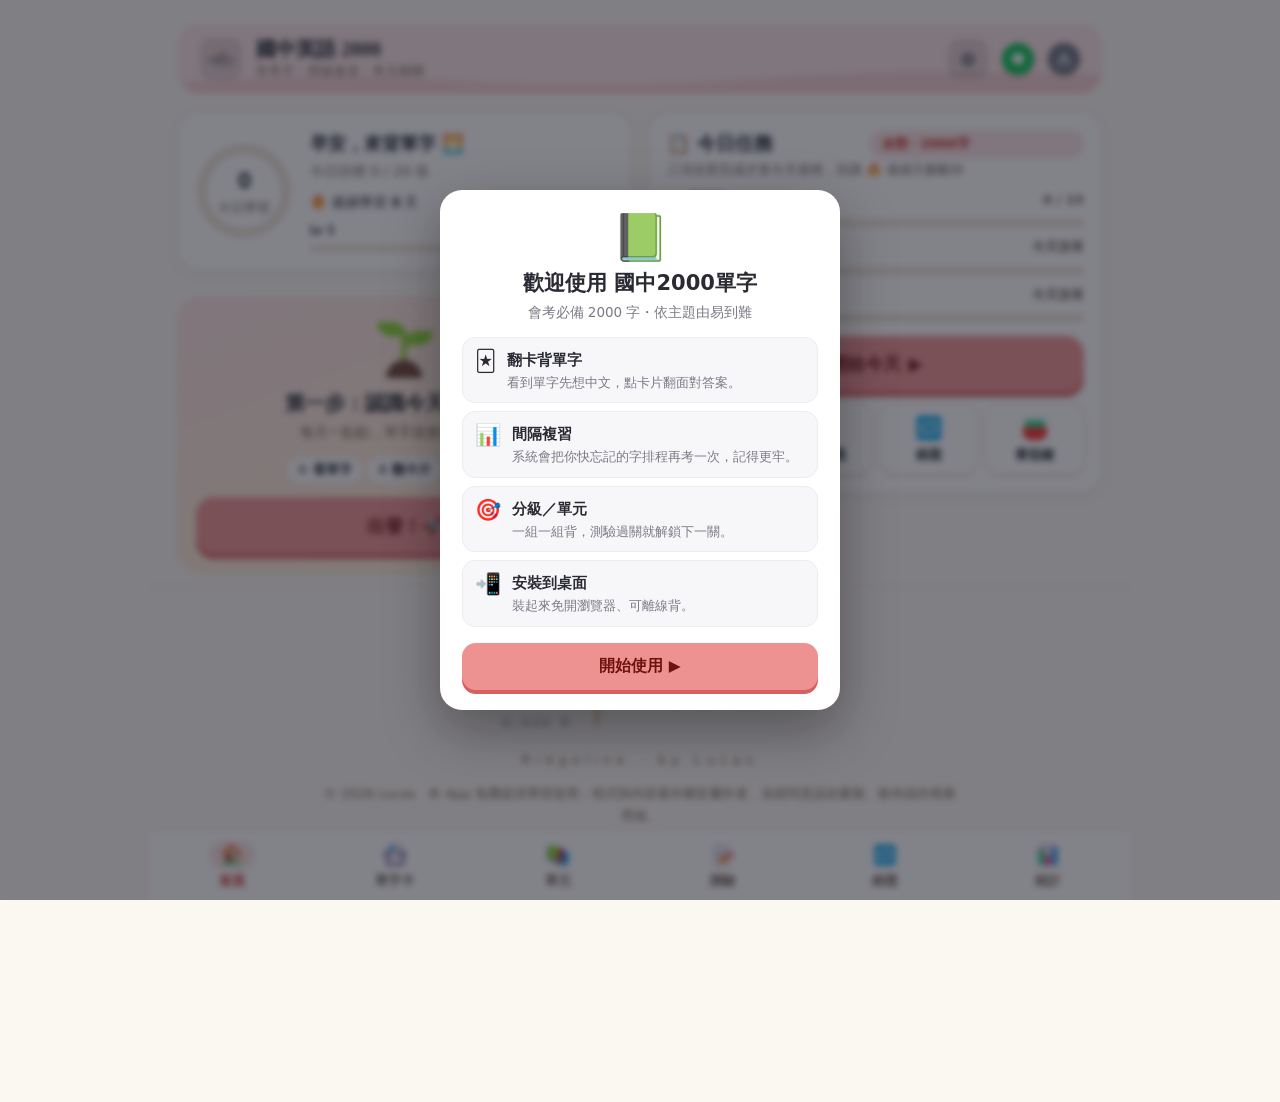
==== commit 82fded7e: "deploy 902_english2000 from monorepo 680072e89c687df1b6a79afa2fffd03653de556b" ====
--- a/index.html
+++ b/index.html
@@ -82,13 +82,13 @@
 .ring svg{transform:rotate(-90deg)}
 .ring .num{position:absolute; inset:0; display:flex; flex-direction:column; align-items:center; justify-content:center}
 .ring .num b{font-size:22px; font-weight:800}
-.ring .num span{font-size:11px; color:var(--muted)}
+.ring .num span{font-size:13px; color:var(--muted)}
 
 /* stat tiles */
 .tiles{display:grid; grid-template-columns:repeat(2,1fr); gap:12px}
 .tile{background:var(--card); border-radius:16px; box-shadow:var(--shadow); padding:14px}
 .tile .v{font-size:24px; font-weight:800}
-.tile .l{font-size:12px; color:var(--muted); margin-top:2px}
+.tile .l{font-size:13px; color:var(--muted); margin-top:2px}
 .tile .ico{font-size:20px}
 
 /* big button */
@@ -105,9 +105,9 @@
 .chip.on{background:var(--accent); color:#fff}
 
 /* mastery hint + today-learned badge */
-.mastery-hint{font-size:11px; color:var(--muted); margin-top:6px; display:flex; align-items:flex-start; gap:4px; line-height:1.4}
+.mastery-hint{font-size:13px; color:var(--muted); margin-top:6px; display:flex; align-items:flex-start; gap:4px; line-height:1.4}
 .mastery-hint .ic{flex:0 0 auto}
-.today-chip{display:inline-flex; align-items:center; gap:4px; padding:3px 10px; border-radius:12px; background:var(--green-soft); color:var(--green); font-size:11px; font-weight:700; white-space:nowrap}
+.today-chip{display:inline-flex; align-items:center; gap:4px; padding:3px 10px; border-radius:12px; background:var(--green-soft); color:var(--green); font-size:13px; font-weight:700; white-space:nowrap}
 
 /* flashcard */
 .deckbar{display:flex; align-items:center; justify-content:space-between; margin-bottom:10px; font-size:13px; color:var(--muted)}
@@ -122,10 +122,10 @@
 .face .zh{font-size:34px; font-weight:800; margin-top:6px}
 .face .example{margin-top:12px; font-size:14px; line-height:1.5; max-width:90%; padding:10px 12px; border-radius:12px; background:rgba(255,255,255,.18)}
 .face .example .en{font-weight:700}
-.face .example .ex-zh{display:block; font-size:12.5px; opacity:.9; margin-top:3px}
+.face .example .ex-zh{display:block; font-size:13px; opacity:.9; margin-top:3px}
 .face .example:empty{display:none}
 .face .topic{margin-top:14px; font-size:13px; opacity:.9}
-.face .hint{position:absolute; bottom:18px; font-size:12px; color:var(--muted)}
+.face .hint{position:absolute; bottom:18px; font-size:13px; color:var(--muted)}
 .face.back .hint{color:rgba(255,255,255,.85)}
 .speak{position:absolute; top:16px; right:16px; width:44px; height:44px; border-radius:14px; background:var(--accent-soft); color:var(--accent-d); font-size:20px; display:flex; align-items:center; justify-content:center}
 .face.back .speak{background:rgba(255,255,255,.22); color:#fff}
@@ -146,7 +146,7 @@
 /* pomodoro bar */
 .pomo{display:flex; align-items:center; gap:12px; background:var(--card); border-radius:16px; box-shadow:var(--shadow); padding:12px 14px; margin-bottom:12px}
 .pomo .time{font-size:26px; font-weight:800; font-variant-numeric:tabular-nums; min-width:84px}
-.pomo .state{font-size:12px; color:var(--muted)}
+.pomo .state{font-size:13px; color:var(--muted)}
 .pomo .dots{font-size:13px; letter-spacing:2px}
 .pomo .ctrl{display:flex; gap:8px; margin-left:auto}
 .pomo .ctrl button{width:42px;height:42px;border-radius:12px;background:var(--bg);font-size:17px;display:flex;align-items:center;justify-content:center}
@@ -176,8 +176,8 @@
 .bars{display:flex; align-items:flex-end; gap:8px; height:110px; padding-top:8px}
 .bars .b{flex:1; display:flex; flex-direction:column; align-items:center; gap:6px; height:100%; justify-content:flex-end}
 .bars .b .bar{width:70%; min-height:4px; background:var(--accent); border-radius:6px 6px 0 0; transition:height .4s}
-.bars .b .day{font-size:11px; color:var(--muted)}
-.bars .b .cnt{font-size:11px; color:var(--muted)}
+.bars .b .day{font-size:13px; color:var(--muted)}
+.bars .b .cnt{font-size:13px; color:var(--muted)}
 .lvbar{margin-top:6px}
 .lvbar .top{display:flex; justify-content:space-between; font-size:13px; margin-bottom:5px}
 
@@ -185,7 +185,7 @@
 .set-row{display:flex; align-items:center; justify-content:space-between; padding:13px 0; border-bottom:1px solid var(--line)}
 .set-row:last-child{border-bottom:none}
 .set-row .lab{font-size:15px}
-.set-row .lab small{display:block; color:var(--muted); font-size:12px}
+.set-row .lab small{display:block; color:var(--muted); font-size:13px}
 .stepper{display:flex; align-items:center; gap:12px}
 .stepper button{width:34px;height:34px;border-radius:10px;background:var(--bg);font-size:18px;font-weight:700;display:flex;align-items:center;justify-content:center}
 .stepper b{min-width:54px; text-align:center; font-weight:800}
@@ -196,14 +196,14 @@
 
 /* bottom nav */
 .nav{position:fixed; bottom:0; left:0; right:0; height:calc(var(--nav-h) + env(safe-area-inset-bottom)); padding-bottom:env(safe-area-inset-bottom); background:var(--card); border-top:1px solid var(--line); display:flex; max-width:var(--appw); margin:0 auto; z-index:50}
-.nav button{flex:1; display:flex; flex-direction:column; align-items:center; justify-content:center; gap:3px; color:var(--muted); font-size:11px; font-weight:700}
+.nav button{flex:1; display:flex; flex-direction:column; align-items:center; justify-content:center; gap:3px; color:var(--muted); font-size:13px; font-weight:700}
 .nav button .ni{font-size:21px; line-height:1}
 .nav button.on{color:var(--accent)}
 body.quiz-lock .nav{display:none}
 body.quiz-lock .quiz-ctrl{display:none}
 .wb-cat-h{display:flex;align-items:center;gap:8px;font-size:13px;font-weight:800;color:var(--accent-d);margin:14px 2px 8px;padding-bottom:5px;border-bottom:2px solid var(--accent-soft)}
 .wb-cat-h:first-child{margin-top:2px}
-.wb-cat-h span{font-size:11px;font-weight:700;color:#fff;background:var(--accent);border-radius:999px;padding:1px 8px}
+.wb-cat-h span{font-size:13px;font-weight:700;color:#fff;background:var(--accent);border-radius:999px;padding:1px 8px}
 
 /* modal */
 .overlay{position:fixed; inset:0; background:rgba(20,25,35,.55); display:flex; align-items:flex-end; justify-content:center; z-index:100; opacity:0; pointer-events:none; transition:opacity .25s}
@@ -234,7 +234,7 @@
 .badges{display:grid; grid-template-columns:repeat(4,1fr); gap:10px}
 .badge{background:var(--card); border-radius:14px; box-shadow:var(--shadow); padding:12px 6px; text-align:center}
 .badge .be{font-size:26px}
-.badge .bt{font-size:11px; margin-top:4px; font-weight:600}
+.badge .bt{font-size:13px; margin-top:4px; font-weight:600}
 .badge.off{opacity:.32; filter:grayscale(1)}
 .empty{text-align:center; padding:40px 20px; color:var(--muted)}
 .empty .e{font-size:48px; margin-bottom:10px}
@@ -246,43 +246,43 @@
 .task-seg{margin:10px 0}
 .task-seg-top{display:flex;justify-content:space-between;font-size:13px;font-weight:700;margin-bottom:2px}
 .task-seg-top span:last-child{color:var(--muted);font-weight:800}
-.scope-chip{font-size:12px;font-weight:800;color:var(--blue);background:var(--blue-soft);padding:4px 12px;border-radius:999px;cursor:pointer;white-space:nowrap}
+.scope-chip{font-size:13px;font-weight:800;color:var(--blue);background:var(--blue-soft);padding:4px 12px;border-radius:999px;cursor:pointer;white-space:nowrap}
 .btn.done{background:var(--green)!important}
 .quick-actions{display:grid;grid-template-columns:repeat(4,1fr);gap:8px;margin-top:12px}
-.quick-actions button{position:relative;background:var(--bg);border:none;border-radius:14px;padding:10px 4px;font-size:12px;font-weight:700;color:var(--text);cursor:pointer;display:flex;flex-direction:column;align-items:center;gap:4px}
+.quick-actions button{position:relative;background:var(--bg);border:none;border-radius:14px;padding:10px 4px;font-size:13px;font-weight:700;color:var(--text);cursor:pointer;display:flex;flex-direction:column;align-items:center;gap:4px}
 .quick-actions button span{font-size:20px}
-.quick-actions button i{position:absolute;top:4px;right:8px;font-style:normal;font-size:11px;font-weight:800;color:#fff;background:var(--amber);min-width:16px;height:16px;line-height:16px;text-align:center;border-radius:9px;padding:0 3px}
+.quick-actions button i{position:absolute;top:4px;right:8px;font-style:normal;font-size:13px;font-weight:800;color:#fff;background:var(--amber);min-width:16px;height:16px;line-height:16px;text-align:center;border-radius:9px;padding:0 3px}
 .quick-actions button i:empty,.quick-actions button i.zero{display:none}
 
 /* ===== 錯題本頁 ===== */
 .wb-sort{display:flex;gap:6px}
-.wb-sort button{font-size:12px;font-weight:700;padding:4px 10px;border-radius:999px;border:none;background:var(--bg);color:var(--muted);cursor:pointer}
+.wb-sort button{font-size:13px;font-weight:700;padding:4px 10px;border-radius:999px;border:none;background:var(--bg);color:var(--muted);cursor:pointer}
 .wb-sort button.on{background:var(--accent);color:#fff}
 .wb-item{display:flex;align-items:center;gap:10px;padding:11px 0;border-bottom:1px solid var(--line)}
 .wb-item .w{font-weight:800;font-size:17px}
 .wb-item .z{color:var(--muted);font-size:13px;margin-top:2px}
-.wb-item .cnt{font-size:11px;font-weight:800;color:var(--amber);background:var(--amber-soft);padding:3px 9px;border-radius:999px;white-space:nowrap}
+.wb-item .cnt{font-size:13px;font-weight:800;color:var(--amber);background:var(--amber-soft);padding:3px 9px;border-radius:999px;white-space:nowrap}
 .wb-item .sp{margin-left:auto;display:flex;gap:6px;align-items:center}
-.wb-item .sp button{background:var(--bg);border:none;border-radius:10px;padding:7px 11px;font-size:12px;font-weight:700;color:var(--text);cursor:pointer}
+.wb-item .sp button{background:var(--bg);border:none;border-radius:10px;padding:7px 11px;font-size:13px;font-weight:700;color:var(--text);cursor:pointer}
 .last-pick{background:var(--amber-soft);color:var(--accent-d);font-size:13px;font-weight:700;padding:8px 11px;border-radius:10px;margin:6px 0 2px}
 
 /* ===== M5 卡片背面分層放大 ===== */
 .face.back .zh{font-size:40px;margin-top:2px;line-height:1.1}
-.face.back .pos{margin-top:8px;font-size:12px;padding:3px 10px;background:rgba(255,255,255,.25);color:#fff}
+.face.back .pos{margin-top:8px;font-size:13px;padding:3px 10px;background:rgba(255,255,255,.25);color:#fff}
 .face.back .example{font-size:15px;margin-top:12px;background:rgba(255,255,255,.16)}
 .face.back .example .en{font-weight:800}
 .face.back .example .ex-zh{font-size:13.5px;opacity:.95;margin-top:4px}
-.face.back .topic{margin-top:10px;font-size:11px;opacity:.7}
+.face.back .topic{margin-top:10px;font-size:13px;opacity:.7}
 .face.back .word{font-size:24px;opacity:.85;font-weight:700}
 
 /* ===== M6 測驗題型 + 新手引導 ===== */
 .quiz-ctrl{display:flex;flex-direction:column;gap:10px;margin-bottom:14px;background:var(--card);border-radius:16px;box-shadow:var(--shadow);padding:12px}
 .qc-row{display:flex;align-items:center;gap:8px}
-.qc-lab{font-size:11px;font-weight:800;color:var(--muted);letter-spacing:1px;flex:none;width:30px}
+.qc-lab{font-size:13px;font-weight:800;color:var(--muted);letter-spacing:1px;flex:none;width:30px}
 .qc-seg{display:flex;gap:3px;background:var(--bg);border-radius:999px;padding:3px}
 .qc-seg.grow{flex:1}
 .qc-seg.grow button{flex:1}
-.qc-unit{border:none;background:var(--bg);border-radius:999px;padding:8px 14px;font-size:12.5px;font-weight:700;color:var(--text);cursor:pointer;flex:1;max-width:160px}
+.qc-unit{border:none;background:var(--bg);border-radius:999px;padding:8px 14px;font-size:13px;font-weight:700;color:var(--text);cursor:pointer;flex:1;max-width:160px}
 .qc-seg button{border:none;background:none;font-size:13px;font-weight:700;color:var(--muted);padding:7px 12px;border-radius:999px;cursor:pointer;white-space:nowrap;transition:.15s}
 .qc-seg button.on{background:var(--accent);color:#fff}
 .ob-dots{display:flex;gap:6px;justify-content:center;margin-bottom:16px}
@@ -318,12 +318,12 @@
 .unit-card.open{outline:2px solid var(--accent);outline-offset:-2px}
 .uc-top{display:flex;justify-content:space-between;align-items:center}
 .uc-n{font-size:15px;font-weight:800}
-.uc-sub{font-size:12px;opacity:.85;margin-top:5px}
+.uc-sub{font-size:13px;opacity:.85;margin-top:5px}
 .unit-card .progress-line{margin:6px 0 0;height:6px}
 
 /* ===== 錯題本標籤 ===== */
-.wb-tag{font-size:10px;font-weight:800;color:var(--blue);background:var(--blue-soft);padding:2px 6px;border-radius:6px;margin-left:4px;vertical-align:middle}
-.wb-u{font-size:10px;font-weight:700;color:var(--muted);margin-left:4px;vertical-align:middle}
+.wb-tag{font-size:13px;font-weight:800;color:var(--blue);background:var(--blue-soft);padding:2px 6px;border-radius:6px;margin-left:4px;vertical-align:middle}
+.wb-u{font-size:13px;font-weight:700;color:var(--muted);margin-left:4px;vertical-align:middle}
 
 /* ===== 魔王字 ===== */
 .wb-item.boss{background:color-mix(in srgb,var(--accent) 8%,transparent);border-radius:10px;padding-left:6px}
@@ -345,7 +345,7 @@
 .face.back .sense2{margin-top:8px;font-size:13px;background:rgba(255,255,255,.16);padding:7px 11px;border-radius:10px;max-width:90%;line-height:1.5}
 .face.back .sense2:empty{display:none}
 .face.back .sense2 b{background:rgba(255,255,255,.28);padding:1px 6px;border-radius:6px;margin-right:3px}
-.face.back .sense2 .ex-zh{display:block;font-size:12px;opacity:.9;margin-top:3px}
+.face.back .sense2 .ex-zh{display:block;font-size:13px;opacity:.9;margin-top:3px}
 
 /* ===== 響應式：平板 / 大螢幕動態放大 ===== */
 @media (min-width:700px){
@@ -410,11 +410,11 @@
 .hoop-scorebar .side.flash{transform:scale(1.06)}
 .hoop-scorebar .side.you.flash{box-shadow:0 0 16px rgba(77,141,246,.7)}
 .hoop-scorebar .side.opp.flash{box-shadow:0 0 16px rgba(255,90,90,.7)}
-.hoop-scorebar .sname{font-size:12.5px;opacity:.9;white-space:nowrap;overflow:hidden;text-overflow:ellipsis}
+.hoop-scorebar .sname{font-size:13px;opacity:.9;white-space:nowrap;overflow:hidden;text-overflow:ellipsis}
 .hoop-scorebar .sval{font-size:30px;font-weight:900;line-height:1.05}
 .hoop-scorebar .you .sval{color:#7fb0ff}
 .hoop-scorebar .opp .sval{color:#ff8a8a}
-.hoop-scorebar .vs{flex:none;display:flex;flex-direction:column;align-items:center;justify-content:center;font-size:11px;font-weight:800;color:#aab4c4;min-width:52px}
+.hoop-scorebar .vs{flex:none;display:flex;flex-direction:column;align-items:center;justify-content:center;font-size:13px;font-weight:800;color:#aab4c4;min-width:52px}
 .hoop-scorebar .vs b{font-size:15px;color:#fff}
 /* 手感能量條 */
 /* 氣勢條（你藍↔對手紅拉鋸）＋決勝時刻樣式 */
@@ -425,14 +425,14 @@
 @keyframes hoopBeat{0%,100%{transform:scale(1)}50%{transform:scale(1.12)}}
 .hoop-heat{position:relative;height:16px;margin:2px 16px 0;border-radius:10px;background:rgba(255,255,255,.1);overflow:hidden}
 .hoop-heat i{position:absolute;left:0;top:0;bottom:0;width:0;border-radius:10px;background:linear-gradient(90deg,#f5a623,#ff6a2a,#ff3d6e);transition:width .3s}
-.hoop-heat span{position:absolute;inset:0;display:flex;align-items:center;justify-content:center;font-size:10.5px;font-weight:800;text-shadow:0 1px 2px rgba(0,0,0,.5)}
+.hoop-heat span{position:absolute;inset:0;display:flex;align-items:center;justify-content:center;font-size:13px;font-weight:800;text-shadow:0 1px 2px rgba(0,0,0,.5)}
 .hoop-court{position:relative;flex:1;display:flex;flex-direction:column;align-items:center;overflow:hidden}
 .hoop-rig{margin-top:2px;position:relative;filter:drop-shadow(0 6px 10px rgba(0,0,0,.35))}
 /* 對手反應泡泡 */
 .hoop-opp-av{position:absolute;top:6px;right:10px;text-align:center;z-index:7}
 .hoop-opp-av .av{font-size:38px;line-height:1;transition:transform .15s}
 .hoop-opp-av.react .av{transform:scale(1.25) rotate(-6deg)}
-.hoop-opp-av .bub{max-width:120px;margin-top:2px;padding:3px 8px;border-radius:12px;background:rgba(255,255,255,.92);color:#222;font-size:11px;font-weight:700;opacity:0;transform:translateY(-4px);transition:.2s}
+.hoop-opp-av .bub{max-width:120px;margin-top:2px;padding:3px 8px;border-radius:12px;background:rgba(255,255,255,.92);color:#222;font-size:13px;font-weight:700;opacity:0;transform:translateY(-4px);transition:.2s}
 .hoop-opp-av .bub.show{opacity:1;transform:none}
 .hoop-fire{height:24px;margin:2px 0 0;font-weight:900;font-size:15px;color:#ff8a3c;opacity:0;transform:scale(.7);transition:.2s}
 .hoop-fire.on{opacity:1;transform:scale(1);text-shadow:0 0 14px rgba(255,120,40,.85);animation:firePulse .8s infinite}
@@ -443,7 +443,7 @@
 .hoop-shot.dunk{background:linear-gradient(90deg,#ff6a2a,#ff3d6e);color:#fff;animation:firePulse .7s infinite}
 .hoop-prompt{text-align:center;margin:6px 16px 0}
 .hoop-prompt .pz{font-size:min(44px,11vw);font-weight:900;line-height:1.12;word-break:break-word}
-.hoop-prompt .pp{display:inline-block;margin-top:8px;padding:3px 12px;border-radius:14px;background:rgba(255,255,255,.15);font-size:12.5px;font-weight:700}
+.hoop-prompt .pp{display:inline-block;margin-top:8px;padding:3px 12px;border-radius:14px;background:rgba(255,255,255,.15);font-size:13px;font-weight:700}
 .hoop-balls{display:flex;flex-wrap:wrap;gap:14px;justify-content:center;align-items:center;padding:14px 16px 22px;margin-top:auto}
 .hoop-ball{position:relative;min-width:92px;max-width:150px;padding:0 14px;height:92px;border-radius:50%;
   background:radial-gradient(circle at 34% 28%,#ffab5c,#e8712a 68%,#bf5417);
@@ -468,19 +468,19 @@
 .df-hud .sp{flex:1}
 .df-close,.df-arm{background:rgba(255,255,255,.1);border:none;color:#e8efe0;width:38px;height:34px;border-radius:9px;font-size:16px}
 .df-arm{width:auto;padding:0 12px;font-size:13px;font-weight:800;color:#ffd24d}
-.df-status{display:flex;align-items:center;gap:6px;padding:2px 14px 6px;font-size:12px;flex-wrap:wrap}
+.df-status{display:flex;align-items:center;gap:6px;padding:2px 14px 6px;font-size:13px;flex-wrap:wrap}
 .df-status .chip{background:rgba(0,0,0,.28);border:1px solid rgba(255,255,255,.08);border-radius:20px;padding:4px 10px;font-weight:700}
 .df-status .hp{font-size:13px;letter-spacing:1px}
 .df-status .gun{color:#cfe0a8}
 .df-ultwrap{position:relative;height:14px;border-radius:7px;background:rgba(255,255,255,.10);overflow:hidden;margin:2px 0 3px}
 .df-ultbar{height:100%;width:0;background:linear-gradient(90deg,#7a5bff,#c9a2ff,#ffd24d);transition:width .25s ease}
-.df-ulttxt{position:absolute;inset:0;display:flex;align-items:center;justify-content:center;font-size:10.5px;font-weight:800;color:#fff;text-shadow:0 1px 2px #000b;letter-spacing:.3px}
+.df-ulttxt{position:absolute;inset:0;display:flex;align-items:center;justify-content:center;font-size:13px;font-weight:800;color:#fff;text-shadow:0 1px 2px #000b;letter-spacing:.3px}
 .df-wrap.ultready .df-ultwrap{box-shadow:0 0 0 1.5px #ffd24d inset;animation:dfUltPulse 1s infinite}
 @keyframes dfUltPulse{0%,100%{filter:brightness(1)}50%{filter:brightness(1.35)}}
 .df-reticle.ultready{border-color:#ffd24d !important;box-shadow:0 0 14px rgba(255,210,77,.85) !important}
 .df-heat{margin:2px 14px 0;height:9px;border-radius:6px;background:rgba(255,255,255,.1);position:relative;overflow:hidden}
 .df-heat i{position:absolute;inset:0 auto 0 0;width:0;background:linear-gradient(90deg,#ffcf5a,#ff6a2a);transition:width .25s}
-.df-heat span{position:absolute;right:8px;top:-19px;font-size:11px;font-weight:800;color:#ffcf5a}
+.df-heat span{position:absolute;right:8px;top:-19px;font-size:13px;font-weight:800;color:#ffcf5a}
 .df-field{flex:1;position:relative;display:flex;flex-direction:column;min-height:0;padding:8px 14px 0}
 .df-advtrack{height:6px;border-radius:4px;background:rgba(255,255,255,.08);overflow:hidden;margin-bottom:6px}
 .df-advbar{height:100%;width:0;background:linear-gradient(90deg,#7bd36a,#ffcf5a 60%,#ff4d4d);border-radius:4px}
@@ -488,7 +488,7 @@
 /* 魔王 HUD：垂直舞台（名稱／怪物／血條／階段） */
 .df-bosshud{display:flex;flex-direction:column;align-items:stretch;gap:6px;margin:0 2px 8px;padding:8px 10px;border-radius:12px;background:rgba(120,20,30,.28);border:1px solid rgba(255,90,90,.4)}
 .df-bossname{font-size:15px;font-weight:900;color:#ff9a9a;letter-spacing:2px;text-align:center;text-shadow:0 2px 8px #000}
-.df-bossphase{text-align:center;font-size:11px;font-weight:800;letter-spacing:2px;color:#ff9a9a;opacity:.85}
+.df-bossphase{text-align:center;font-size:13px;font-weight:800;letter-spacing:2px;color:#ff9a9a;opacity:.85}
 .df-bossbar{height:18px;border-radius:9px;background:rgba(0,0,0,.5);overflow:hidden;border:1px solid rgba(255,255,255,.2);box-shadow:0 2px 10px #0007}
 .df-bossbar i{display:block;height:100%;width:100%;background:linear-gradient(90deg,#ff3d5e,#ff7a3c);transition:width .3s ease-out}
 /* 怪物本體（SVG） */
@@ -516,14 +516,14 @@
 .df-enemy.weakpt .df-word{border-color:#ffcf5a;background:rgba(255,207,90,.16)}
 .df-enemy.weakpt::after{content:"🎯";position:absolute;top:-6px;right:-4px;font-size:15px}
 .df-intel{text-align:center;margin:6px 0 2px}
-.df-intel .lb{font-size:11px;letter-spacing:3px;color:#8fa06a;font-weight:800}
+.df-intel .lb{font-size:13px;letter-spacing:3px;color:#8fa06a;font-weight:800}
 .df-intel .zh{font-size:30px;font-weight:900;margin-top:2px;text-shadow:0 2px 8px #000a}
 /* 魔王絕招那題的例句提示（絕境鷹架：撐過去順便學會這個字） */
-.df-ulthint{margin:6px auto 0;max-width:92%;font-size:12.5px;line-height:1.45;color:#ffe9b0;background:rgba(255,90,90,.14);border:1px solid rgba(255,140,90,.5);border-radius:8px;padding:5px 8px}
+.df-ulthint{margin:6px auto 0;max-width:92%;font-size:13px;line-height:1.45;color:#ffe9b0;background:rgba(255,90,90,.14);border:1px solid rgba(255,140,90,.5);border-radius:8px;padding:5px 8px}
 .df-ulthint.hide{display:none}
 .df-ulthint b{color:#fff;background:rgba(255,255,255,.18);border-radius:4px;padding:0 6px}
 .df-wrap.ultready .df-heatwrap{box-shadow:0 0 0 2px #ffd24d inset}
-.df-intel .pos{display:inline-block;margin-top:4px;font-size:12px;color:#0d130a;background:#b7c98a;border-radius:12px;padding:2px 12px;font-weight:800}
+.df-intel .pos{display:inline-block;margin-top:4px;font-size:13px;color:#0d130a;background:#b7c98a;border-radius:12px;padding:2px 12px;font-weight:800}
 .df-enemies{display:flex;gap:var(--egap,12px);--egap:12px;justify-content:center;align-items:flex-end;flex-wrap:wrap;margin:auto 0;transform:translateY(-6%) scale(.92);will-change:transform}
 .df-enemies[data-n="4"]{--egap:9px}.df-enemies[data-n="5"]{--egap:7px}.df-enemies[data-n="6"]{--egap:6px}
 /* 逼近時的放大：敵人越多、放得越少，否則最外側會被切出畫面 */
@@ -542,7 +542,7 @@
 .df-enemy .df-word.w-xlong{font-size:calc(9.5px * var(--wf,1));padding:1px 3px;letter-spacing:-.2px}
 /* 🎯 瞄準系統 */
 #dfField{touch-action:none;user-select:none;-webkit-user-select:none}
-.df-aimhint{position:absolute;left:0;right:0;bottom:6px;text-align:center;font-size:11px;color:#8fa06a;pointer-events:none;transition:opacity .3s}
+.df-aimhint{position:absolute;left:0;right:0;bottom:6px;text-align:center;font-size:13px;color:#8fa06a;pointer-events:none;transition:opacity .3s}
 .df-reticle{position:fixed;left:0;top:0;width:36px;height:36px;border:2.5px solid #7dff9e;border-radius:50%;
   box-shadow:0 0 5px #000,0 0 9px rgba(125,255,158,.6);pointer-events:none;z-index:9;will-change:transform}
 .df-reticle::before{content:"";position:absolute;left:50%;top:50%;width:5px;height:5px;margin:-2.5px;border-radius:50%;background:#7dff9e;box-shadow:0 0 4px #000}
@@ -590,10 +590,10 @@
 .df-menu.hide{display:none}
 .df-menu-card{width:100%;max-width:320px;text-align:center}
 .df-menu-title{font-size:24px;font-weight:900;color:#cfe0a8}
-.df-menu-unit{font-family:ui-monospace,monospace;font-size:12px;color:#8fa06a;letter-spacing:2px;margin-top:2px}
+.df-menu-unit{font-family:ui-monospace,monospace;font-size:13px;color:#8fa06a;letter-spacing:2px;margin-top:2px}
 .df-menu-info{font-size:13px;color:#cfe0a8;margin:12px 0 18px;line-height:1.6}
 .df-menu-btn{display:block;width:100%;margin-top:10px;padding:14px;border:none;border-radius:14px;font-size:16px;font-weight:800;color:#fff;background:#6b7a3a;text-align:center}
-.df-menu-btn span{display:block;font-size:11px;font-weight:600;opacity:.8;margin-top:2px}
+.df-menu-btn span{display:block;font-size:13px;font-weight:600;opacity:.8;margin-top:2px}
 .df-menu-btn.arm{background:#e8a72a;color:#231a05}
 .df-menu-btn.sec{background:rgba(255,255,255,.1)}
 .df-menu-btn.shura{background:linear-gradient(90deg,#5a1020,#8e1b2e);color:#ffd9dd;border:1px solid #ff5b6e;box-shadow:0 0 12px rgba(255,60,90,.35)}
@@ -610,7 +610,7 @@
 .df-gunbar{position:relative;height:108px;padding:0 0 calc(6px + env(safe-area-inset-bottom))}
 .df-gunhold{position:absolute;left:50%;bottom:10px;width:210px;height:104px;margin-left:-86px;transform:rotate(-40deg);transform-origin:66% 84%}
 .df-gunhold #dfGunSvg{display:block;width:100%;height:100%;filter:drop-shadow(0 3px 5px rgba(0,0,0,.55))}
-.df-gunbar .gn{position:absolute;right:14px;bottom:16px;font-size:12px;font-weight:800;color:#cfe0a8;background:rgba(0,0,0,.32);border:1px solid rgba(255,255,255,.1);border-radius:20px;padding:4px 11px}
+.df-gunbar .gn{position:absolute;right:14px;bottom:16px;font-size:13px;font-weight:800;color:#cfe0a8;background:rgba(0,0,0,.32);border:1px solid rgba(255,255,255,.1);border-radius:20px;padding:4px 11px}
 .df-fx{position:fixed;inset:0;pointer-events:none;z-index:8;overflow:hidden}
 .df-enemy.df-kill{animation:dfKill .42s forwards;pointer-events:none}
 @keyframes dfKill{0%{transform:translateY(0) rotate(0)}16%{transform:translate(calc(var(--kx,0px)*.18),-9px) rotate(calc(var(--kr,0deg)*.2))}100%{transform:translate(var(--kx,0px),52px) rotate(var(--kr,36deg)) scale(.5);opacity:0;filter:grayscale(1) brightness(.35)}}
@@ -643,57 +643,57 @@
 .df-gicon svg{width:100%;height:100%}
 .df-ginfo{flex:1;min-width:0}
 .df-gname{font-weight:800}
-.df-gdesc{font-size:12px;color:#9fb072;margin-top:2px;letter-spacing:1px}
+.df-gdesc{font-size:13px;color:#9fb072;margin-top:2px;letter-spacing:1px}
 .df-armbtn{background:#6b7a3a;color:#fff;border:none;border-radius:10px;padding:9px 14px;font-size:13px;font-weight:800;white-space:nowrap}
 .df-armbtn.lock{background:rgba(255,255,255,.1);color:#8a9670}
-.df-godb{background:linear-gradient(90deg,#ffd24d,#ff9a3c);color:#241a04;font-size:10px;font-weight:900;padding:1px 5px;border-radius:4px;letter-spacing:.5px}
+.df-godb{background:linear-gradient(90deg,#ffd24d,#ff9a3c);color:#241a04;font-size:13px;font-weight:900;padding:1px 5px;border-radius:4px;letter-spacing:.5px}
 .df-eq{color:#ffcf5a;font-weight:800;font-size:13px;white-space:nowrap}
 /* 軍械庫：等級/槽徽章 + 單槍詳情（升級＋改裝） */
-.df-lvb{font-size:11px;font-weight:800;color:#ffcf5a;background:rgba(255,207,90,.14);border-radius:8px;padding:1px 6px;margin-left:4px}
-.df-slb{font-size:11px;color:#9fb072}
+.df-lvb{font-size:13px;font-weight:800;color:#ffcf5a;background:rgba(255,207,90,.14);border-radius:8px;padding:1px 6px;margin-left:4px}
+.df-slb{font-size:13px;color:#9fb072}
 .df-upbtn{width:100%;background:linear-gradient(90deg,#5a8a3a,#7bb04a);color:#fff;border:none;border-radius:12px;padding:12px;font-size:14px;font-weight:800}
 .df-upbtn.lock{background:rgba(255,255,255,.1);color:#8a9670}
 .df-maxed{text-align:center;color:#ffcf5a;font-weight:800;padding:10px;font-size:13px}
 .df-gdtop{display:flex;align-items:center;gap:12px;background:rgba(255,255,255,.05);border-radius:14px;padding:12px;margin-bottom:10px}
 .df-gdicon{width:96px;height:48px;flex:none;display:flex;align-items:center}.df-gdicon svg{width:100%;height:100%}
 .df-gdname{font-weight:900;font-size:16px}
-.df-gddmg{font-size:12px;color:#cfe0a8;margin-top:4px;letter-spacing:1px}
+.df-gddmg{font-size:13px;color:#cfe0a8;margin-top:4px;letter-spacing:1px}
 .df-gdup{margin-bottom:12px}
-.df-gdslabel{font-size:12px;color:#9fb072;font-weight:800;margin-bottom:6px}
+.df-gdslabel{font-size:13px;color:#9fb072;font-weight:800;margin-bottom:6px}
 .df-slots{display:grid;grid-template-columns:repeat(5,1fr);gap:6px}
 .df-slot{background:rgba(255,255,255,.05);border:1px solid rgba(255,255,255,.1);border-radius:10px;padding:8px 4px;text-align:center;cursor:pointer;min-width:0}
 .df-slot.lk{opacity:.45;cursor:default}
 .df-slot.has{border-color:#ffcf5a;background:rgba(255,207,90,.1)}
-.df-slk{font-size:11px;color:#9fb072;font-weight:800}
-.df-slv{font-size:11px;margin-top:3px;overflow:hidden;text-overflow:ellipsis;white-space:nowrap}
+.df-slk{font-size:13px;color:#9fb072;font-weight:800}
+.df-slv{font-size:13px;margin-top:3px;overflow:hidden;text-overflow:ellipsis;white-space:nowrap}
 .df-attbox{margin-top:10px;background:rgba(0,0,0,.25);border-radius:12px;padding:10px}
-.df-atbh{font-size:12px;font-weight:800;color:#cfe0a8;margin-bottom:6px}
+.df-atbh{font-size:13px;font-weight:800;color:#cfe0a8;margin-bottom:6px}
 .df-attrow{display:flex;align-items:center;gap:8px;padding:8px 4px;border-bottom:1px solid rgba(255,255,255,.06)}
 .df-attrow.on{background:rgba(255,207,90,.08);border-radius:8px}
 .df-attrow>div:first-child{flex:1;min-width:0}
 .df-atn{font-weight:800;font-size:13px}
-.df-atd{font-size:11px;color:#9fb072}
+.df-atd{font-size:13px;color:#9fb072}
 /* v3：圖鑑/星級/精通/絕招/分岔/皮膚 */
-.df-dex{text-align:center;font-size:12px;font-weight:800;color:#cfe0a8;background:rgba(255,255,255,.05);border-radius:10px;padding:6px;margin-bottom:8px}
-.df-star{font-size:11px;letter-spacing:-1px}
-.df-mlb{font-size:11px;font-weight:800;color:#c07af0;background:rgba(192,122,240,.14);border-radius:8px;padding:1px 6px}
+.df-dex{text-align:center;font-size:13px;font-weight:800;color:#cfe0a8;background:rgba(255,255,255,.05);border-radius:10px;padding:6px;margin-bottom:8px}
+.df-star{font-size:13px;letter-spacing:-1px}
+.df-mlb{font-size:13px;font-weight:800;color:#c07af0;background:rgba(192,122,240,.14);border-radius:8px;padding:1px 6px}
 .df-gun.lk{opacity:.62}
 .df-mbox{background:rgba(255,255,255,.05);border-radius:12px;padding:10px;margin-bottom:10px}
-.df-mrow{display:flex;justify-content:space-between;font-size:12px;font-weight:800;color:#cfe0a8;margin-bottom:5px}
+.df-mrow{display:flex;justify-content:space-between;font-size:13px;font-weight:800;color:#cfe0a8;margin-bottom:5px}
 .df-mnext{color:#9fb072;font-weight:600}
 .df-mbar{height:8px;border-radius:5px;background:rgba(0,0,0,.35);overflow:hidden}
 .df-mbar i{display:block;height:100%;background:linear-gradient(90deg,#c07af0,#ffcf5a);transition:width .3s}
-.df-sig{margin-top:8px;font-size:12px;font-weight:700;color:#8a9670;background:rgba(0,0,0,.2);border-radius:8px;padding:7px 9px;line-height:1.5}
+.df-sig{margin-top:8px;font-size:13px;font-weight:700;color:#8a9670;background:rgba(0,0,0,.2);border-radius:8px;padding:7px 9px;line-height:1.5}
 .df-sig.on{color:#ffcf5a;background:rgba(255,207,90,.1)}
 .df-paths{display:flex;gap:8px;margin-bottom:10px}
 .df-pathb{flex:1;background:rgba(255,255,255,.06);border:1px solid rgba(255,255,255,.12);border-radius:12px;padding:10px;color:#e8efe0;font-size:13px;font-weight:800;line-height:1.5}
-.df-pathb small{font-weight:500;color:#9fb072;font-size:10.5px}
+.df-pathb small{font-weight:500;color:#9fb072;font-size:13px}
 .df-skins{display:flex;flex-wrap:wrap;gap:8px;margin-bottom:8px}
 .df-skin{display:flex;flex-direction:column;align-items:center;gap:3px;cursor:pointer;width:56px}
 .df-skin.lk{opacity:.5}
 .df-skin.on .df-swatch{border-color:#ffcf5a;box-shadow:0 0 10px rgba(255,207,90,.6)}
 .df-swatch{width:40px;height:24px;border-radius:7px;border:2px solid rgba(255,255,255,.2)}
-.df-skname{font-size:10px;color:#9fb072}
+.df-skname{font-size:13px;color:#9fb072}
 .hide{display:none}
 .hoop-fly{position:absolute;left:0;top:0;width:52px;height:52px;border-radius:50%;
   background:radial-gradient(circle at 34% 28%,#ffab5c,#e8712a 68%,#bf5417);
@@ -733,17 +733,18 @@
   #printArea{display:block!important;padding:0 4mm}
   #printArea *{color:#000!important}
   #printArea h1{font-size:18px;margin:0 0 4px}
-  #printArea .pmeta{font-size:11px;color:#555!important;margin-bottom:10px}
+  #printArea .pmeta{font-size:13px;color:#555!important;margin-bottom:10px}
   #printArea .pq{border-bottom:1px dashed #999;padding:6px 0;margin:0;break-inside:avoid;page-break-inside:avoid}
   #printArea .pq .qn{font-size:13px}
   #printArea .pq .qn b{font-size:15px}
-  #printArea .pq .qzh{font-size:11.5px;color:#555!important;margin-top:2px}
+  #printArea .pq .qzh{font-size:13px;color:#555!important;margin-top:2px}
   #printArea .pq .qans{font-weight:800;text-decoration:underline}
   #printArea .pagebreak{break-before:page;page-break-before:always}
 }
 </style>
 <link rel="icon" type="image/png" sizes="192x192" href="icon-192.png">
 <link rel="icon" type="image/png" sizes="512x512" href="icon-512.png">
+<!--LIVELY_START--><link rel="stylesheet" href="lively-core.css"><link rel="stylesheet" href="lively-engine.css"><link rel="stylesheet" href="lively-theme.css"><!--LIVELY_END-->
 </head>
 <body class="theme-sky">
 <div id="printArea"></div>
@@ -774,7 +775,7 @@
           <div id="greet" style="font-size:18px;font-weight:800">嗨，準備好了嗎？</div>
           <div class="muted" id="goalText" style="font-size:14px;margin-top:4px">今日目標 0 / 20 張</div>
           <div id="streakRow" style="margin-top:10px;font-size:14px">🔥 連續學習 <b id="streakHome">0</b> 天</div>
-          <div style="margin-top:8px"><div style="display:flex;justify-content:space-between;font-size:12px;font-weight:700"><span id="lvText">Lv 1</span><span id="xpText" class="muted">0 / 200 XP</span></div><div class="progress-line" style="margin:4px 0 0;height:7px"><i id="xpBar" style="width:0%;background:var(--accent)"></i></div></div>
+          <div style="margin-top:8px"><div style="display:flex;justify-content:space-between;font-size:13px;font-weight:700"><span id="lvText">Lv 1</span><span id="xpText" class="muted">0 / 200 XP</span></div><div class="progress-line" style="margin:4px 0 0;height:7px"><i id="xpBar" style="width:0%;background:var(--accent)"></i></div></div>
         </div>
       </div>
     </div>
@@ -795,7 +796,7 @@
         <h3 style="margin:0">📋 今日任務</h3>
         <span class="scope-chip" id="deckScope" onclick="openDeckPicker()" title="點我換範圍/單元">全部</span>
       </div>
-      <div class="muted" style="font-size:12px;margin-bottom:6px">三項全部完成才算今天達標，別讓 🔥 連續天數斷掉</div>
+      <div class="muted" style="font-size:13px;margin-bottom:6px">三項全部完成才算今天達標，別讓 🔥 連續天數斷掉</div>
       <div id="taskSegs"></div>
       <button class="btn" id="mainCta" style="margin-top:14px" onclick="startToday()">開始今天 ▶</button>
       <div class="quick-actions">
@@ -913,7 +914,7 @@
     <div class="panel">
       <h3 style="margin-bottom:4px">單字熟練度</h3>
       <div class="row" style="justify-content:space-between;align-items:center;margin-bottom:8px">
-        <div class="muted" style="font-size:12px">「精熟」= 連續答對升到第 5 盒以上（★）</div>
+        <div class="muted" style="font-size:13px">「精熟」= 連續答對升到第 5 盒以上（★）</div>
         <span class="today-chip">✨ 今天學了 <b id="todayWordsChip">0</b> 字</span>
       </div>
       <div class="lvbar"><div class="top"><span>基礎 1200 字</span><span id="lv1txt">0 / 0</span></div><div class="progress-line"><i id="lv1bar" style="width:0%"></i></div></div>
@@ -923,7 +924,7 @@
 
     <div class="panel">
       <h3 style="margin-bottom:4px">各主題精熟度</h3>
-      <div class="muted" style="font-size:12px;margin-bottom:10px">看看哪些主題還要加強</div>
+      <div class="muted" style="font-size:13px;margin-bottom:10px">看看哪些主題還要加強</div>
       <div id="topicStats"></div>
     </div>
 
@@ -938,8 +939,8 @@
     <div class="topbar"><div class="title">🔁 錯題本</div><button class="icon-btn" onclick="go('home')">✕</button></div>
     <div class="panel">
       <div class="row" style="justify-content:space-between;align-items:center">
-        <div><b id="wbCount">0</b> 個錯題<span id="wbDueTxt" class="muted" style="font-size:12px"></span></div>
-        <div class="muted" style="font-size:12px">英↔中 各連對 2 次才畢業</div>
+        <div><b id="wbCount">0</b> 個錯題<span id="wbDueTxt" class="muted" style="font-size:13px"></span></div>
+        <div class="muted" style="font-size:13px">英↔中 各連對 2 次才畢業</div>
       </div>
       <button class="btn" id="wbReviewBtn" style="margin-top:12px" onclick="quizWrong()">📝 開始複習錯題</button>
       <button class="btn sec sm" style="margin-top:10px" onclick="startStudy('wrong',false)">🃏 翻卡看一遍（複習印象，不計畢業）</button>
@@ -971,7 +972,7 @@
       <div class="muted" style="font-size:13px;margin-bottom:4px">40 個單元、每單元 50 字。點單元看清單、學習與測驗。測驗 ≥80% 過關蓋 ⭐ 解鎖下一關。已過 <b id="unitsPassed">0</b> / <span id="unitsTotal">40</span> 關</div>
       <div class="progress-line"><i id="unitsProg" style="width:0%;background:var(--green)"></i></div>
       <div class="row" style="justify-content:space-between;align-items:center;margin-top:10px">
-        <span class="muted" style="font-size:12px">🔓 自由模式（任意單元都能練，不用照順序解鎖）</span>
+        <span class="muted" style="font-size:13px">🔓 自由模式（任意單元都能練，不用照順序解鎖）</span>
         <div class="switch" id="swFree" onclick="toggleFreeUnit()"><i></i></div>
       </div>
       <div class="row" style="justify-content:space-between;align-items:center;margin-top:10px">
@@ -982,7 +983,7 @@
     <div class="units-grid" id="unitsGrid"></div>
     <div class="panel" style="margin-top:16px">
       <h3 style="margin-bottom:4px">🏆 綜合測驗</h3>
-      <div class="muted" style="font-size:12px;margin-bottom:10px">每過完 4 個單元解鎖一關，用「拼字」考 100 題，答對率 ≥80% 過關 🏆</div>
+      <div class="muted" style="font-size:13px;margin-bottom:10px">每過完 4 個單元解鎖一關，用「拼字」考 100 題，答對率 ≥80% 過關 🏆</div>
       <div class="units-grid" id="comboGrid"></div>
     </div>
   </section>
@@ -1142,7 +1143,7 @@
         <button class="df-close" onclick="dfDunClose()" aria-label="關閉">✕</button>
       </div>
       <div class="df-armlist" id="dfDunList"></div>
-      <div style="font-size:11px;color:#8a9670;text-align:center;margin-top:8px">每座一個魔王 · 出題跨你「所有已學過的單元」+弱點加權 · 軍階靠學英文升</div>
+      <div style="font-size:13px;color:#8a9670;text-align:center;margin-top:8px">每座一個魔王 · 出題跨你「所有已學過的單元」+弱點加權 · 軍階靠學英文升</div>
     </div>
 
     <!-- 軍械庫 -->
@@ -1154,7 +1155,7 @@
       </div>
       <div class="df-armlist" id="dfArmList"></div>
       <div id="dfGunDetail" class="hide"></div>
-      <div id="dfArmHint" style="font-size:11px;color:#8a9670;text-align:center;margin-top:8px">🏅 勳章解鎖新槍 · 🔧 改裝點升級改裝 · 點卡片可升級/改裝</div>
+      <div id="dfArmHint" style="font-size:13px;color:#8a9670;text-align:center;margin-top:8px">🏅 勳章解鎖新槍 · 🔧 改裝點升級改裝 · 點卡片可升級/改裝</div>
     </div>
   </div>
 
@@ -1170,13 +1171,13 @@
 
   <footer class="rl-signature">
     <div class="rl-sig-row">
-      <span class="rl-mkcol" style="display:inline-flex;flex-direction:column;align-items:center;gap:3px"><img class="rl-sig-glyph" src="rl-mark-everest-navy.png" width="66" height="34" alt="" style="object-fit:contain"><span style="font-family:'Noto Serif TC',serif;font-size:14px;font-weight:600;letter-spacing:.5px;color:currentColor">Mt. Everest</span><span style="font-family:'IBM Plex Mono',monospace;font-size:11px;letter-spacing:2px;color:#8794a3">8,849 M</span></span>
+      <span class="rl-mkcol" style="display:inline-flex;flex-direction:column;align-items:center;gap:3px"><img class="rl-sig-glyph" src="rl-mark-everest-navy.png" width="66" height="34" alt="" style="object-fit:contain"><span style="font-family:'Noto Serif TC',serif;font-size:14px;font-weight:600;letter-spacing:.5px;color:currentColor">Mt. Everest</span><span style="font-family:'IBM Plex Mono',monospace;font-size:13px;letter-spacing:2px;color:#8794a3">8,849 M</span></span>
       <span class="rl-sig-rule" style="height:88px"></span>
       <p class="rl-sig-quote">多學一句英文，<br>世界就近一點。</p>
     </div>
     <p class="rl-sig-by">Ridgeline · by Lucas</p>
-    <p style="font-size:11px;line-height:1.7;color:var(--muted);max-width:640px;margin:14px auto 0">© 2026 Lucas　本 App 免費提供學習使用；程式與內容著作權皆屬作者，未經同意請勿重製、散布或作商業用途。<br>⚠️ 免責聲明：本 App 之單字、例句與解析僅供學習參考，力求正確但仍可能有誤，且不代表任何官方立場；正式考試與課程請以教育部、大學入學考試中心及各校公告與教材為準。</p>
-<!--RL_FEEDBACK_START--><p style="font-size:11.5px;color:var(--muted);opacity:.85;margin-top:10px">發現問題？<a href="mailto:weiwynn8899@gmail.com?subject=App%E5%95%8F%E9%A1%8C%E5%9B%9E%E5%A0%B1%EF%BC%8D902_english2000" style="color:inherit;text-decoration:underline">回報給開發者</a></p><!--RL_FEEDBACK_END-->
+    <p style="font-size:13px;line-height:1.7;color:var(--muted);max-width:640px;margin:14px auto 0">© 2026 Lucas　本 App 免費提供學習使用；程式與內容著作權皆屬作者，未經同意請勿重製、散布或作商業用途。<br>⚠️ 免責聲明：本 App 之單字、例句與解析僅供學習參考，力求正確但仍可能有誤，且不代表任何官方立場；正式考試與課程請以教育部、大學入學考試中心及各校公告與教材為準。</p>
+<!--RL_FEEDBACK_START--><p style="font-size:13px;color:var(--muted);opacity:.85;margin-top:10px">發現問題？<a href="mailto:weiwynn8899@gmail.com?subject=App%E5%95%8F%E9%A1%8C%E5%9B%9E%E5%A0%B1%EF%BC%8D902_english2000" style="color:inherit;text-decoration:underline">回報給開發者</a></p><!--RL_FEEDBACK_END-->
   </footer>
 </div>
 
@@ -1264,7 +1265,7 @@
     <input type="file" id="importFile" accept="application/json,.json" class="hide" onchange="importData(event)">
     <button class="btn sm" style="margin-top:10px;background:var(--card);color:var(--accent-d);box-shadow:var(--shadow)" onclick="resetData()">🗑️ 清除所有紀錄</button>
     <div class="section-title">關於與版權</div>
-    <div class="muted" style="font-size:12px;line-height:1.7;padding:2px 2px 4px">字表依<b>教育部 108 課綱國中英語文參考 2000 字</b>整理，中文與例句為輔助學習編寫。皆為公開教育資源，僅供教學與自學參考。</div>
+    <div class="muted" style="font-size:13px;line-height:1.7;padding:2px 2px 4px">字表依<b>教育部 108 課綱國中英語文參考 2000 字</b>整理，中文與例句為輔助學習編寫。皆為公開教育資源，僅供教學與自學參考。</div>
     <button class="btn sec sm" style="margin-top:14px" onclick="closeSettings()">完成</button>
   </div>
 </div>
@@ -1851,8 +1852,8 @@
   pc.innerHTML=`<div style="font-size:22px;font-weight:800;letter-spacing:.5px">${escapeHTML(w.word)}</div>`
     +`<div class="muted" style="margin-top:2px">${POS_ZH[w.pos]||w.pos}・${escapeHTML(w.zh_tw)}</div>`
     +(w.ex?`<div style="margin-top:6px;font-size:13px">📖 ${escapeHTML(w.ex)}</div>`:"")
-    +(w.exZh?`<div class="muted" style="font-size:12px">${escapeHTML(w.exZh)}</div>`:"")
-    +`<div class="muted" style="margin-top:7px;font-size:12px">記起來了嗎？下面自己拼一次 ✍️</div>`;
+    +(w.exZh?`<div class="muted" style="font-size:13px">${escapeHTML(w.exZh)}</div>`:"")
+    +`<div class="muted" style="margin-top:7px;font-size:13px">記起來了嗎？下面自己拼一次 ✍️</div>`;
   const pb=document.getElementById("peekBtn"); if(pb) pb.classList.add("hide");
   quiz._peeked=true;
   const el=document.getElementById("spellInput"); if(el) el.focus();
@@ -2012,7 +2013,7 @@
   document.getElementById("wbDueTxt").textContent = dueN ? `・今日到期 ${dueN}` : (items.length?"・都在排程中":"");
   document.getElementById("wbReviewBtn").textContent = `📝 開始複習錯題${dueN?`（到期 ${dueN}）`:""}`;
   const list=document.getElementById("wbList");
-  if(items.length===0){ list.innerHTML=`<div class="empty"><div class="e">🎉</div>沒有錯題，太強了！${archived?`<div class="muted" style="font-size:12px;margin-top:8px">已征服 ${archived} 個字 🏆</div>`:""}</div>`; return; }
+  if(items.length===0){ list.innerHTML=`<div class="empty"><div class="e">🎉</div>沒有錯題，太強了！${archived?`<div class="muted" style="font-size:13px;margin-top:8px">已征服 ${archived} 個字 🏆</div>`:""}</div>`; return; }
   const now=Date.now();
   const itemHTML=it=>{
     const w=it.w, m=normWrong(it.m);
@@ -2194,7 +2195,7 @@
   const mast=unitMastered(nu), passed=unitPassed(nu);
   document.getElementById("udTitle").textContent="Unit "+nu+(passed?" ⭐":"");
   const best=(S.units[nu]&&S.units[nu].best)||0;
-  document.getElementById("udStats").innerHTML=`學過 ${unitLearned(nu)} ・ 精熟 ${mast} / ${pool.length}<br><span style="font-size:12px">⭐ 過關＝整單元測驗 ≥80%（${passed?`已過關，最佳 ${best}%`:(best?`最佳 ${best}%，未達標`:'尚未測驗')}）　✓＝這個字已背熟</span>`;
+  document.getElementById("udStats").innerHTML=`學過 ${unitLearned(nu)} ・ 精熟 ${mast} / ${pool.length}<br><span style="font-size:13px">⭐ 過關＝整單元測驗 ≥80%（${passed?`已過關，最佳 ${best}%`:(best?`最佳 ${best}%，未達標`:'尚未測驗')}）　✓＝這個字已背熟</span>`;
   document.getElementById("udProg").style.width=(pool.length?mast/pool.length*100:0)+"%";
   document.getElementById("udCount").textContent=pool.length;
   document.getElementById("udList").innerHTML=pool.map(w=>{
@@ -3786,7 +3787,7 @@
   document.getElementById("dfDunWrap").classList.remove("hide");
   document.getElementById("dfDunRank").innerHTML=`${r.cur.ico} ${escapeHTML(r.cur.n)}`;
   const cl=DF_DUNGEONS.filter(x=>dfDunCleared(x.id)).length;
-  document.getElementById("dfDunTitle").innerHTML=`🚪 單字地下城 <span style="font-size:12px;opacity:.8">${cl}/${DF_DUNGEONS.length} 通關</span>`;
+  document.getElementById("dfDunTitle").innerHTML=`🚪 單字地下城 <span style="font-size:13px;opacity:.8">${cl}/${DF_DUNGEONS.length} 通關</span>`;
   document.getElementById("dfDunList").innerHTML=DF_DUNGEONS.map(D=>{
     const done=dfDunCleared(D.id), st=dfDunOpen(D), B=DF_BOSSES.find(b=>b.id===D.boss)||{name:"?"};
     const cls=done?"on":(st.ok?"":"lk");
@@ -3845,14 +3846,14 @@
 function dfRenderMenu(){
   const g=dfGun(), R=dfRank(), d=dfData();
   const mu=document.getElementById("dfMenuUnit"); if(mu) mu.textContent="Unit "+dfMenuNu;
-  const mi=document.getElementById("dfMenuInfo"); if(mi) mi.innerHTML=`軍階 <b style="color:#ffcf5a">${R.cur.ico} ${R.cur.n}</b> · 配槍 <b>${escapeHTML(g.name)}</b>`+(R.nx?`<br><span style="font-size:11px;color:#9fb072">再學 ${R.nx.xp-R.xp} XP → ${R.nx.n}</span>`:` · 👑 最高階`);
+  const mi=document.getElementById("dfMenuInfo"); if(mi) mi.innerHTML=`軍階 <b style="color:#ffcf5a">${R.cur.ico} ${R.cur.n}</b> · 配槍 <b>${escapeHTML(g.name)}</b>`+(R.nx?`<br><span style="font-size:13px;color:#9fb072">再學 ${R.nx.xp-R.xp} XP → ${R.nx.n}</span>`:` · 👑 最高階`);
   const eb=(d.endlessBest||{})[dfMenuNu]||0, rushOk=(d.bossKills||0)>=1;
-  const me=document.getElementById("dfMenuEndless"); if(me) me.innerHTML=`♾️ 無盡模式`+(eb?` <span style="opacity:.65;font-size:12px">· 最遠 ${eb} 波</span>`:` <span style="opacity:.6;font-size:11px">撐越久越猛</span>`);
+  const me=document.getElementById("dfMenuEndless"); if(me) me.innerHTML=`♾️ 無盡模式`+(eb?` <span style="opacity:.65;font-size:13px">· 最遠 ${eb} 波</span>`:` <span style="opacity:.6;font-size:13px">撐越久越猛</span>`);
   const ms=document.getElementById("dfMenuShura");
   if(ms){ ms.className="df-menu-btn sec"+(d.shura?" shura":"");
     ms.innerHTML = d.shura ? `☠️ 修羅模式 <span>開啟中 · 無復活/無護盾/4血/無屏息 · 已通關 ${d.shuraClears||0} 次</span>`
                            : `☠️ 修羅模式 <span>關閉 · 想被打爆再開（獎勵只有稱號）</span>`; }
-  const mr=document.getElementById("dfMenuRush"); if(mr) mr.innerHTML=`👹 Boss Rush`+(rushOk?` <span style="opacity:.65;font-size:12px">· 連戰 ${dfRushN()} 隻${dfRushN()>4?"（終局）":""}</span>`:` <span style="opacity:.55;font-size:11px">🔒 打贏1隻魔王解鎖</span>`);
+  const mr=document.getElementById("dfMenuRush"); if(mr) mr.innerHTML=`👹 Boss Rush`+(rushOk?` <span style="opacity:.65;font-size:13px">· 連戰 ${dfRushN()} 隻${dfRushN()>4?"（終局）":""}</span>`:` <span style="opacity:.55;font-size:13px">🔒 打贏1隻魔王解鎖</span>`);
 }
 function dfMenuStart(mode){
   const nu=dfMenuNu;
@@ -3983,7 +3984,7 @@
   if(w.ex){
     const masked=String(w.ex).replace(new RegExp("\\b"+String(w.word).replace(/[.*+?^${}()|[\]\\]/g,"\\$&")+"\\w*","ig"), "____");
     html='💡 絕境提示：<span style="opacity:.95">'+escapeHTML(masked)+'</span>';
-    if(w.exZh) html+='<br><span style="opacity:.75;font-size:11.5px">'+escapeHTML(w.exZh)+'</span>';
+    if(w.exZh) html+='<br><span style="opacity:.75;font-size:13px">'+escapeHTML(w.exZh)+'</span>';
   } else {
     html='💡 絕境提示：'+escapeHTML(POS_ZH[w.pos]||w.pos||"")+'　開頭是 <b>'+escapeHTML(String(w.word).charAt(0))+'</b>';
   }
@@ -4246,7 +4247,7 @@
   document.getElementById("dfArmory").classList.remove("hide");
   try{ dfRenderArmory(); }
   catch(e){
-    try{ document.getElementById("dfArmList").innerHTML = "⚠️ 軍械庫資料讀取失敗：" + escapeHTML(e.message) + "<br><span style='font-size:11px;opacity:.75'>把這段訊息截圖回報，資料不會不見。</span>"; }catch(e2){}
+    try{ document.getElementById("dfArmList").innerHTML = "⚠️ 軍械庫資料讀取失敗：" + escapeHTML(e.message) + "<br><span style='font-size:13px;opacity:.75'>把這段訊息截圖回報，資料不會不見。</span>"; }catch(e2){}
     try{ toast("軍械庫讀取異常，已回報畫面"); }catch(e3){}
   }
 }
@@ -4510,7 +4511,7 @@
     const tag=st.passed?"🏆":(open?"":"🔒");
     const range=`Unit ${us[0]}–${us[us.length-1]}`;
     const sub= open ? (st.best?`拼字100・最佳 ${st.best}%`:"拼字 100 題") : "先過完這 4 關";
-    h+=`<div class="unit-card ${cls}" ${open?`onclick="startComboTest(${b})"`:""}><div class="uc-top"><span class="uc-n">綜合 ${b}</span><span>${tag}</span></div><div class="uc-sub">${range}</div><div class="uc-sub" style="font-size:11px;opacity:.85">${sub}</div><button class="btn sm sec" style="margin-top:6px;padding:4px 8px;font-size:11px" onclick="event.stopPropagation();printComboTest(${b})">🖨️ PDF考卷</button></div>`;
+    h+=`<div class="unit-card ${cls}" ${open?`onclick="startComboTest(${b})"`:""}><div class="uc-top"><span class="uc-n">綜合 ${b}</span><span>${tag}</span></div><div class="uc-sub">${range}</div><div class="uc-sub" style="font-size:13px;opacity:.85">${sub}</div><button class="btn sm sec" style="margin-top:6px;padding:4px 8px;font-size:13px" onclick="event.stopPropagation();printComboTest(${b})">🖨️ PDF考卷</button></div>`;
   }
   g.innerHTML=h;
 }
@@ -4919,7 +4920,7 @@
 +'.engwc-sub{text-align:center;color:#7a7a86;font-size:13.5px;margin-bottom:15px;line-height:1.5}'
 +'.engwc-step{display:flex;gap:11px;align-items:flex-start;background:#f7f7fa;border:1px solid #ececf0;border-radius:13px;padding:10px 12px;margin-bottom:8px}'
 +'.engwc-i{font-size:21px;flex:0 0 auto;line-height:1.3}'
-+'.engwc-step b{font-size:14.5px}.engwc-step>div>div{font-size:12.5px;color:#7a7a86;line-height:1.5;margin-top:1px}'
++'.engwc-step b{font-size:14.5px}.engwc-step>div>div{font-size:13px;color:#7a7a86;line-height:1.5;margin-top:1px}'
 +'.engwc-start{width:100%;border:0;border-radius:14px;padding:13px;font-size:15.5px;font-weight:800;color:#fff;background:'+CFG.theme+';cursor:pointer;margin-top:8px;font-family:inherit}'
 +'.engwc-help{position:fixed;left:calc(12px + env(safe-area-inset-left));bottom:calc(76px + env(safe-area-inset-bottom));z-index:2147482000;width:40px;height:40px;border-radius:50%;border:1px solid #e2e2ea;background:rgba(255,255,255,.94);color:#666;font-size:18px;cursor:pointer;box-shadow:0 3px 12px rgba(0,0,0,.18);padding:0}'
 +'.engwc-home{position:fixed;left:calc(60px + env(safe-area-inset-left));bottom:calc(76px + env(safe-area-inset-bottom));z-index:2147482000;height:40px;border-radius:20px;border:1px solid #e2e2ea;background:rgba(255,255,255,.94);color:#555;font-size:13px;font-weight:700;cursor:pointer;box-shadow:0 3px 12px rgba(0,0,0,.18);padding:0 13px}';
@@ -4945,11 +4946,11 @@
 var L=['A','B','C','D','E','F'],NOW=Date.now();
 var css=''
 +'.rvc-fab{position:fixed;left:calc(12px + env(safe-area-inset-left));bottom:calc(124px + env(safe-area-inset-bottom));z-index:2147482500;height:40px;border-radius:20px;border:0;background:#6d28d9;color:#fff;font-size:13.5px;font-weight:800;cursor:pointer;box-shadow:0 4px 14px rgba(109,40,217,.4);padding:0 14px;font-family:inherit;display:none}'
-+'.rvc-fab .bdg{background:#fff;color:#6d28d9;border-radius:10px;padding:0 6px;margin-left:6px;font-size:12px}'
++'.rvc-fab .bdg{background:#fff;color:#6d28d9;border-radius:10px;padding:0 6px;margin-left:6px;font-size:13px}'
 +'.rvc-card{background:linear-gradient(135deg,#6d28d9,#9333ea);color:#fff;border-radius:20px;padding:16px 18px;margin:18px 0 6px;box-shadow:0 10px 26px rgba(109,40,217,.28)}'
-+'.rvc-card h3{margin:0 0 3px;font-size:16px}.rvc-card .rvc-sub{font-size:12.5px;opacity:.92;margin-bottom:12px}'
++'.rvc-card h3{margin:0 0 3px;font-size:16px}.rvc-card .rvc-sub{font-size:13px;opacity:.92;margin-bottom:12px}'
 +'.rvc-approw{display:flex;align-items:center;gap:10px;background:rgba(255,255,255,.15);border-radius:12px;padding:10px 12px;margin-bottom:8px;text-decoration:none;color:#fff}'
-+'.rvc-approw .an{font-weight:800;font-size:14px}.rvc-approw .am{font-size:11.5px;opacity:.9}.rvc-approw .ag{margin-left:auto;font-weight:800;font-size:12.5px}'
++'.rvc-approw .an{font-weight:800;font-size:14px}.rvc-approw .am{font-size:13px;opacity:.9}.rvc-approw .ag{margin-left:auto;font-weight:800;font-size:13px}'
 +'.rvc-none{font-size:13px;opacity:.9;line-height:1.8}'
 +'.rvc-ov{position:fixed;inset:0;background:rgba(20,20,32,.6);-webkit-backdrop-filter:blur(3px);backdrop-filter:blur(3px);z-index:2147483600;display:flex;align-items:flex-end;justify-content:center}'
 +'.rvc-sheet{background:#f5f7fb;color:#1e2a48;width:100%;max-width:600px;max-height:92vh;border-radius:22px 22px 0 0;overflow:auto;padding:16px 16px calc(24px + env(safe-area-inset-bottom));font-family:-apple-system,\"PingFang TC\",\"Microsoft JhengHei\",sans-serif}'
@@ -4963,7 +4964,7 @@
 +'.rvc-opt .lb{font-weight:800;color:#888}.rvc-opt.ok{background:#e7f8ee;border-color:#37b36b}.rvc-opt.no{background:#fdecec;border-color:#e15656}'
 +'.rvc-exp{background:#f0f5ff;border-left:3px solid #4f6ef7;border-radius:8px;padding:9px 11px;margin-top:8px;font-size:13px;line-height:1.6}'
 +'.rvc-word{display:flex;align-items:center;gap:10px;background:#fff;border:1px solid #e6ebf7;border-radius:12px;padding:10px 12px;margin-bottom:8px}'
-+'.rvc-word .w{font-weight:800;font-size:15.5px}.rvc-word .z{font-size:13.5px;color:#666}.rvc-word .src{font-size:10.5px;color:#9aa;margin-left:auto;white-space:nowrap}'
++'.rvc-word .w{font-weight:800;font-size:15.5px}.rvc-word .z{font-size:13.5px;color:#666}.rvc-word .src{font-size:13px;color:#9aa;margin-left:auto;white-space:nowrap}'
 +'.rvc-ic{border:0;background:#eef2ff;border-radius:9px;width:34px;height:34px;font-size:16px;cursor:pointer;flex:0 0 auto}'
 +'.rvc-primary{width:100%;border:0;border-radius:14px;padding:14px;font-size:15.5px;font-weight:800;color:#fff;background:#6d28d9;cursor:pointer;margin:8px 0;font-family:inherit}'
 +'.rvc-flash{background:#fff;border:1px solid #e6ebf7;border-radius:18px;padding:34px 18px;text-align:center;margin:10px 0;cursor:pointer;box-shadow:0 6px 18px rgba(0,0,0,.06)}'
@@ -5024,7 +5025,7 @@
 function paintWords(pane,V,o){
   if(!V.length){pane.innerHTML='<div class=\"rvc-empty\">還沒有生字 📖<br>閱讀或做題時點不會的單字，就會收進這裡。</div>';return;}
   var h='<button class=\"rvc-primary\" id=\"rvcFl\">🃏 翻卡複習（'+V.length+'）</button>';
-  V.forEach(function(e,idx){h+='<div class=\"rvc-word\"><div><div class=\"w\">'+esc(e.word)+' <span style=\"font-size:11px;color:#9aa\">'+esc(e.pos||'')+'</span></div><div class=\"z\">'+esc(e.zh)+'</div></div><span class=\"src\">'+esc(e.cat||'')+'</span>'
+  V.forEach(function(e,idx){h+='<div class=\"rvc-word\"><div><div class=\"w\">'+esc(e.word)+' <span style=\"font-size:13px;color:#9aa\">'+esc(e.pos||'')+'</span></div><div class=\"z\">'+esc(e.zh)+'</div></div><span class=\"src\">'+esc(e.cat||'')+'</span>'
     +'<button class=\"rvc-ic\" data-say=\"'+esc(e.word)+'\">🔊</button>'
     +((!e.zh||e.zh==='（待查）')?'<button class=\"rvc-ic\" data-fill=\"'+esc(e.word)+'\">✏️</button>':'')
     +'<button class=\"rvc-ic\" data-del=\"'+esc(e.word)+'\">🗑️</button></div>';});
@@ -5037,7 +5038,7 @@
 function startFlash(V,parent){
   parent.remove();var i=0;var o=ov('🃏 生字翻卡','<div id=\"rvcF\"></div>');
   function draw(){var box=o.querySelector('#rvcF');if(i>=V.length){box.innerHTML='<div class=\"rvc-empty\">複習完成！👏</div><button class=\"rvc-primary\">完成</button>';box.querySelector('button').addEventListener('click',function(){o.remove();refreshFab();});return;}
-    var e=V[i];box.innerHTML='<div class=\"rvc-flash\" id=\"cf\"><div class=\"fw\">'+esc(e.word)+'</div><div style=\"font-size:12px;color:#9aa;margin-top:6px\">點卡片看中文・🔊</div></div>';
+    var e=V[i];box.innerHTML='<div class=\"rvc-flash\" id=\"cf\"><div class=\"fw\">'+esc(e.word)+'</div><div style=\"font-size:13px;color:#9aa;margin-top:6px\">點卡片看中文・🔊</div></div>';
     var flip=false,cf=box.querySelector('#cf');
     cf.addEventListener('click',function(){if(!flip){flip=true;cf.innerHTML='<div class=\"fw\">'+esc(e.word)+'</div><div class=\"fz\">'+esc(e.zh)+'</div>';speak(e.word);
       var g=document.createElement('div');g.className='rvc-grade';g.innerHTML='<button class=\"rvc-bad\">還不熟</button><button class=\"rvc-good\">記得了</button>';box.appendChild(g);
@@ -5076,7 +5077,7 @@
     if(document.getElementById('famUpdateBanner'))return;
     var b=document.createElement('div'); b.id='famUpdateBanner';
     b.setAttribute('style','position:fixed;left:12px;right:12px;bottom:calc(16px + env(safe-area-inset-bottom,0px));z-index:2147483000;max-width:520px;margin:0 auto;background:linear-gradient(135deg,#16a34a,#0d9488);color:#fff;border-radius:14px;padding:12px 14px;box-shadow:0 8px 26px rgba(16,163,74,.45);display:flex;align-items:center;gap:10px;font:600 14px/1.4 system-ui,-apple-system,"Noto Sans TC","Microsoft JhengHei",sans-serif');
-    b.innerHTML='<div style="flex:1"><b>🎉 有新版本可用</b><br><span style="font-size:12.5px;font-weight:400;opacity:.95">點「立即更新」套用最新版</span></div><button id="famUpdGo" style="background:#fff;color:#0d9488;border:0;border-radius:10px;padding:8px 15px;font:800 13.5px system-ui,sans-serif;cursor:pointer">立即更新</button><button id="famUpdX" aria-label="close" style="background:rgba(255,255,255,.22);border:0;color:#fff;width:30px;height:30px;border-radius:8px;font-size:15px;cursor:pointer">✕</button>';
+    b.innerHTML='<div style="flex:1"><b>🎉 有新版本可用</b><br><span style="font-size:13px;font-weight:400;opacity:.95">點「立即更新」套用最新版</span></div><button id="famUpdGo" style="background:#fff;color:#0d9488;border:0;border-radius:10px;padding:8px 15px;font:800 13.5px system-ui,sans-serif;cursor:pointer">立即更新</button><button id="famUpdX" aria-label="close" style="background:rgba(255,255,255,.22);border:0;color:#fff;width:30px;height:30px;border-radius:8px;font-size:15px;cursor:pointer">✕</button>';
     (document.body||document.documentElement).appendChild(b);
     document.getElementById('famUpdX').onclick=function(){b.remove()};
     document.getElementById('famUpdGo').onclick=function(){
@@ -5170,7 +5171,7 @@
     if(document.getElementById('engSyncBadge')) return;
     var c=cfg();
     var b=document.createElement('div'); b.id='engSyncBadge';
-    b.style.cssText='position:fixed;left:8px;bottom:calc(var(--nav-h,60px) + env(safe-area-inset-bottom) + 8px);z-index:60;background:rgba(0,0,0,.6);color:#fff;font-size:11px;padding:3px 9px;border-radius:999px;display:flex;align-items:center;gap:5px;cursor:pointer';
+    b.style.cssText='position:fixed;left:8px;bottom:calc(var(--nav-h,60px) + env(safe-area-inset-bottom) + 8px);z-index:60;background:rgba(0,0,0,.6);color:#fff;font-size:13px;padding:3px 9px;border-radius:999px;display:flex;align-items:center;gap:5px;cursor:pointer';
     b.innerHTML='<span id="engSyncDot" style="width:8px;height:8px;border-radius:50%;background:#2eb872;display:inline-block"></span>☁️ '+c.child;
     b.title='點我立即同步'; b.onclick=function(){ engSyncNow(); };
     document.body.appendChild(b);
@@ -5365,5 +5366,145 @@
 })();
 </script>
 <!--RIDGELINE_INSTALL_END-->
+<!--FAB_DODGE_START-->
+<style>
+/* 2026-10-01 上線前稽核修正：家族浮動鈕（❓／⬅入口／📝複習／安裝到桌面）在作答畫面讓位。
+   - 這些鈕來自 ENGWC／REVIEWUI／RIDGELINE_INSTALL 注入區塊，固定在左下／正中下方（z-index 2147482000 以上，
+     連全螢幕小遊戲都蓋得住），較矮的手機會壓在題目選項、「下一題」、單字卡評分列與考古盤點底部按鈕上。
+   - 作答中（測驗 body.quiz-lock、單字卡背誦中、考古單字盤點、灌籃／射擊小遊戲）：置中的安裝鈕任何寬度都收起；
+     左下浮動鈕只在內容貼到螢幕邊緣的寬度（寬度小於 1160px）收起。離開作答立刻回來，功能不變。
+   - 頁尾免責聲明：.rl-signature 早已多留 74px，實測（含 📝複習 鈕出現時）不再被蓋，不另加。
+   不改注入器本體：packages/tooling 的注入樣板已落後各 App 手改版本，重跑會倒退其他修正。 */
+:is(body.quiz-lock,body:has(#view-cards.view.active #studyDone.hide),body:has(#view-exam.view.active),body:has(#hoopWrap.show),body:has(#dfWrap.show)) .rdg-install.rdg-fixed{display:none!important}
+@media (max-width:1159px){
+:is(body.quiz-lock,body:has(#view-cards.view.active #studyDone.hide),body:has(#view-exam.view.active),body:has(#hoopWrap.show),body:has(#dfWrap.show)) .engwc-help,
+:is(body.quiz-lock,body:has(#view-cards.view.active #studyDone.hide),body:has(#view-exam.view.active),body:has(#hoopWrap.show),body:has(#dfWrap.show)) .engwc-home,
+:is(body.quiz-lock,body:has(#view-cards.view.active #studyDone.hide),body:has(#view-exam.view.active),body:has(#hoopWrap.show),body:has(#dfWrap.show)) .rvc-fab{display:none!important}
+}
+/* 深色主題：頁尾 Everest 深藍山形在深色底上幾乎看不見 → 換同資料夾的白色版（rl-mark-everest-white.png）。
+   content:url() 換圖 Chrome／Safari 支援；不支援的瀏覽器維持原圖（不會更糟）。 */
+html[data-theme="dark"] .rl-signature img.rl-sig-glyph{content:url(rl-mark-everest-white.png)}
+</style>
+<!--FAB_DODGE_END-->
+<!--LIVELY_JS_START-->
+<script src="lively-pre.js"></script>
+<script src="vendor/canvas-confetti/confetti.browser.js"></script>
+<script src="lively.js"></script>
+<!--LIVELY_JS_END-->
+<!--FABSAFE_START-->
+<style>
+/* 安裝鈕：不再浮在內容上（上鎖外殼除外，見下） */
+html:not(.fs-shell) .rdg-install.rdg-fixed{position:static!important;transform:none!important;left:auto!important;bottom:auto!important;
+  margin:20px auto calc(20px + env(safe-area-inset-bottom,0px))!important;max-width:340px;width:auto}
+/* ❓ 說明／⬅ 入口：收進頁首下方的工具列，跟著頁面走 */
+.fabsafe-bar{display:flex;gap:8px;align-items:center;flex-wrap:wrap;margin:8px auto 4px;padding:0 16px;max-width:1100px;box-sizing:border-box}
+.fabsafe-bar .engwc-help,.fabsafe-bar .engwc-home,.fabsafe-bar .enghb-home,.fabsafe-bar .rvc-fab{position:static!important;left:auto!important;bottom:auto!important;
+  box-shadow:none!important;height:36px;min-width:36px;margin:0}
+/* 上鎖外殼（lock_app.js）：解鎖後 App 跑在全螢幕 iframe 裡，外層安裝鈕若繼續浮著就會壓在 App 上
+   → 安裝鈕只在密碼頁顯示，解鎖後收起（App 裡要裝隨時回密碼頁就有；已安裝的人本來就不會看到） */
+html.fs-unlocked .rdg-install{display:none!important}
+</style>
+<script>
+(function(){
+  if(window.__fabsafe)return; window.__fabsafe=1;
+  var shell=!!window.__LOCK;
+  if(shell){
+    document.documentElement.classList.add('fs-shell');
+    /* 解鎖時外殼會 document.body.innerHTML='' → 寫在 body 裡的 <style> 會一起被清掉，規則要掛到 <head> */
+    var st=document.createElement('style'); st.textContent='html.fs-unlocked .rdg-install{display:none!important}';
+    (document.head||document.documentElement).appendChild(st);
+    var watch=function(){ if(document.querySelector('body>iframe,iframe[srcdoc]')) document.documentElement.classList.add('fs-unlocked'); };
+    watch();
+    if(window.MutationObserver) new MutationObserver(watch).observe(document.documentElement,{childList:true,subtree:true});
+    return;   /* 外殼沒有 ❓／⬅ 入口（那些在 iframe 裡的 App 自己處理） */
+  }
+  var SEL='.engwc-help,.engwc-home,.enghb-home,.rvc-fab';
+  function anchor(){
+    /* 工具列插在第一個頁首後面；找不到頁首就放在 body 最前面 */
+    return document.querySelector('header.rl-appbar,.rl-appbar,body>header,header');
+  }
+  function bar(){
+    var b=document.querySelector('.fabsafe-bar'); if(b)return b;
+    b=document.createElement('div'); b.className='fabsafe-bar';
+    var a=anchor();
+    if(a&&a.parentNode){ a.parentNode.insertBefore(b,a.nextSibling); }
+    else { document.body.insertBefore(b,document.body.firstChild); }
+    return b;
+  }
+  function dock(){
+    var btns=document.querySelectorAll(SEL); if(!btns.length)return;
+    var b=bar();
+    for(var i=0;i<btns.length;i++){ if(btns[i].parentNode!==b) b.appendChild(btns[i]); }
+    /* ❓ 放在最後：回入口是主要動作。只在順序不對時才搬，避免觸發自己的監看 */
+    var h=b.querySelector('.engwc-help'); if(h&&h!==b.lastElementChild) b.appendChild(h);
+  }
+  /* 安裝鈕只靠 CSS 改成一般區塊（它本來就掛在 body 最後），不用搬動。
+     例外：App 自己寫的 #installBar 若是 fixed（903 拼句），改成一般區塊，放到目前畫面（.screen.on 或 main）最後 */
+  function ownBar(){
+    var ib=document.getElementById('installBar'); if(!ib||ib.__fs)return;
+    if(getComputedStyle(ib).position!=='fixed')return;
+    ib.__fs=1;
+    ib.style.cssText+=';position:static;left:auto;bottom:auto;transform:none;width:auto;max-width:640px;margin:12px max(16px,calc((100% - 640px)/2))';
+    var host=document.querySelector('#learn')||document.querySelector('main');
+    if(host){ if(ib.parentNode!==host) host.appendChild(ib); }
+    else { var a=anchor(); if(a&&a.parentNode&&a.nextSibling!==ib) a.parentNode.insertBefore(ib,a.nextSibling); }  /* 沒有主內容區就放頁首下面，不要留在頁首上方 */
+  }
+  function run(){ dock(); ownBar(); }
+  /* 原注入器在 load / 延遲 700ms 後才長出按鈕 → 多掃幾次，並監看之後才加進來的 */
+  function start(){
+    run(); setTimeout(run,800); setTimeout(run,2000);
+    if(window.MutationObserver){
+      var mo=new MutationObserver(function(){ run(); });
+      mo.observe(document.body,{childList:true});
+      setTimeout(function(){ mo.disconnect(); },15000);
+    }
+  }
+  if(document.readyState==='loading') document.addEventListener('DOMContentLoaded',start); else start();
+})();
+</script>
+<!--FABSAFE_END-->
+<!--VOC_HDR_START-->
+<style>
+/* 2026-10-09 體驗盤點：手機 390 寬頁首右側按鈕＋14px 間距把標題擠到 98px，標題折兩行、副標折三行，首屏被頁首吃掉近 300px */
+.nav>button{min-width:0;padding-left:0;padding-right:0} /* 904 底部導覽 7 格擠不下，「統計」被裁到畫面外 */
+@media(max-width:480px){
+  .rl-appbar{gap:8px}
+  .rl-appbar>.rl-spacer{display:none}
+  .rl-appbar>div:has(>.rl-title){flex:1 1 auto;min-width:0}
+  .rl-appbar .rl-title{font-size:17px;white-space:nowrap;overflow:hidden;text-overflow:ellipsis}
+  .rl-appbar .rl-sub{white-space:nowrap;overflow:hidden;text-overflow:ellipsis}
+}
+</style>
+<!--VOC_HDR_END-->
+<!--DESKTOP_START-->
+<style>
+/* 2026-10-09 體驗盤點：桌機版（>=1000px）。主欄放寬到 980px、卡片分兩欄；手機（<=480px）完全不受影響 */
+@media (min-width:1000px){
+  html:root{ --appw:980px; }
+  html .sheet{ max-width:720px; }
+  html .hoop-inner{ max-width:860px; }
+  html #app .view{ padding-left:28px; padding-right:28px; }
+  /* 首頁：左＝今日進度＋數字，右＝今日任務 */
+  html #app .view.active#view-home{ display:grid; grid-template-columns:repeat(2,minmax(0,1fr)); grid-auto-flow:row dense; column-gap:18px; align-items:start; }
+  html #view-home > .rl-appbar, html #view-home > .fabsafe-bar, html #view-home > #installBar, html #view-home > #homeBanners{ grid-column:1 / -1; }
+  html #view-home > .panel:first-of-type, html #view-home > .lv-hero, html #view-home > .tiles{ grid-column:1; }
+  html #view-home > .fabsafe-bar{ margin:8px 0 4px; }
+  html #view-home > #installBar{ order:2; margin-top:14px; }
+  html #view-home > .rl-appbar, html #view-home > .fabsafe-bar{ order:-2; }
+  html #view-home > #homeBanners{ order:-1; }
+  html #view-home > .tiles{ grid-template-columns:repeat(2,minmax(0,1fr)); margin-top:0; }
+  html #view-home > #taskCard{ grid-column:2; grid-row:span 2; margin-top:0!important; }
+  /* 單字卡／測驗：內容區收在 760px 置中，避免按鈕與選項被拉成 924px 長條 */
+  html #view-cards > :not(.topbar), html #view-quiz > :not(.topbar){ max-width:760px; margin-left:auto; margin-right:auto; }
+  /* 統計／錯題本／單元詳情：頁首與數字列跨兩欄，其餘卡片排兩欄 */
+  html #app .view.active#view-stats, html #app .view.active#view-wrong, html #app .view.active#view-unitdetail{ display:grid; grid-template-columns:repeat(2,minmax(0,1fr)); column-gap:18px; align-items:start; }
+  html #view-stats > .topbar, html #view-stats > .tiles, html #view-wrong > .topbar, html #view-unitdetail > .topbar{ grid-column:1 / -1; }
+  html #view-stats > .panel, html #view-wrong > .panel, html #view-unitdetail > .panel{ margin-top:0!important; }
+  html #view-stats > .tiles{ margin-bottom:14px; }
+  html #view-stats > .tiles{ grid-template-columns:repeat(4,minmax(0,1fr)); }
+  html #view-units .units-grid{ grid-template-columns:repeat(5,minmax(0,1fr)); }
+}
+</style>
+<!--DESKTOP_END-->
 </body>
 </html>
--- a/lively-core.css
+++ b/lively-core.css
@@ -0,0 +1,98 @@
+/* =====================================================================
+   活潑層 lively-core v1.0（2026-10-03，英語對外家族共用）
+   來源：packages/lively/lively-core.css（由 sync_lively.py 複製進各 App，請改來源再重跑）
+   三份檔案分工：
+     lively-core.css   全家族共用（字型、彩帶、連對提示、頁首、浮動鈕整理、動畫）
+     lively-engine.css 各群畫面結構的接法（vocab／conv／qbank…）
+     lively-theme.css  各支淺色色票（--lv-btn／--lv-ink／--lv-acc／--lv-soft／--lv-soft2），腳本依主題色算出
+   設計原則（老闆 2026-10-03）：米白為主、主色只用在重點、顏色不要太深 → 按鈕＝中淺色底＋同色相深色字。
+   品牌層（頁首山形 PNG＋App 名、頁尾簽名）不動。外部資源：Nunito（OFL-1.1）、Fluent Emoji（MIT）、canvas-confetti（ISC）。
+   退路：活潑層檔案沒載入時 App 回到原樣。
+   ===================================================================== */
+
+@font-face{font-family:"LvNum";font-style:normal;font-weight:800;font-display:swap;
+  src:url(vendor/nunito/nunito-latin-800-normal.woff2) format("woff2");unicode-range:U+0000-00FF}
+@font-face{font-family:"LvNum";font-style:normal;font-weight:900;font-display:swap;
+  src:url(vendor/nunito/nunito-latin-900-normal.woff2) format("woff2");unicode-range:U+0000-00FF}
+
+/* 語意色（全家族固定）：答對＝綠、答錯＝珊瑚紅、暖陽＝連續天數／星星 */
+:root{
+  --lv-ok:#1E7A4C;--lv-ok-k:#1E7A4C;--lv-ok-soft:#E3F4EA;--lv-ok-line:#7CC59E;
+  --lv-no:#B3261E;--lv-no-k:#C8372D;--lv-no-soft:#FCE6E2;--lv-no-line:#E79A90;
+  --lv-sun:#8A4B00;--lv-sun-soft:#FFF0D0;
+  --lv-paper:#FBF8F1;--lv-card:#FFFFFF;--lv-line:#ECE5D6;--lv-text:#1F2933;--lv-muted:#6B6352;
+}
+html[data-theme="dark"],html[data-theme="dark"] body{
+  --lv-ok:#6FD39C;--lv-ok-soft:#183427;--lv-ok-line:#2F6B4B;
+  --lv-no:#FF9A8F;--lv-no-soft:#3A1F1C;--lv-no-line:#7A3A33;
+  --lv-sun:#FFC960;--lv-sun-soft:#3A2C12;
+  --lv-paper:#14191E;--lv-card:#1C2228;--lv-line:#2A323A;--lv-text:#E8EDF1;--lv-muted:#9AA7B2;
+}
+/* 有些群組的深色模式直接跟系統（不設 data-theme），同一組值再給一次 */
+@media (prefers-color-scheme:dark){html:not([data-theme]),html:not([data-theme]) body{
+  --lv-ok:#6FD39C;--lv-ok-soft:#183427;--lv-ok-line:#2F6B4B;
+  --lv-no:#FF9A8F;--lv-no-soft:#3A1F1C;--lv-no-line:#7A3A33;
+  --lv-sun:#FFC960;--lv-sun-soft:#3A2C12;
+  --lv-paper:#14191E;--lv-card:#1C2228;--lv-line:#2A323A;--lv-text:#E8EDF1;--lv-muted:#9AA7B2;
+}}
+
+/* ---------- 頁首：淡主色底＋山丘剪影（山形 PNG 與 App 名不動） ---------- */
+.rl-appbar{position:relative;overflow:hidden;background:var(--lv-soft)!important;--on:var(--lv-text);color:var(--lv-text)}
+.rl-appbar::after{content:"";position:absolute;left:0;right:0;bottom:0;height:30px;pointer-events:none;background:var(--lv-soft2);opacity:.75;
+  -webkit-mask:url("data:image/svg+xml,%3Csvg xmlns='http://www.w3.org/2000/svg' viewBox='0 0 400 60' preserveAspectRatio='none'%3E%3Cpath d='M0 60 L0 38 Q60 14 120 34 T250 30 T400 22 L400 60Z'/%3E%3C/svg%3E") bottom/100% 100% no-repeat;
+          mask:url("data:image/svg+xml,%3Csvg xmlns='http://www.w3.org/2000/svg' viewBox='0 0 400 60' preserveAspectRatio='none'%3E%3Cpath d='M0 60 L0 38 Q60 14 120 34 T250 30 T400 22 L400 60Z'/%3E%3C/svg%3E") bottom/100% 100% no-repeat}
+.rl-appbar > *{position:relative;z-index:1}
+/* 副標原本是 62% 透明字，淡底上只有約 4.1 → 改實色灰 */
+.rl-appbar .rl-sub{color:var(--lv-muted)}
+/* 深色：頁首／頁尾山形換同資料夾的官方白色版（901 起的做法；不重新上色、只換官方檔） */
+html[data-theme="dark"] .rl-appbar img.rl-glyph,html[data-theme="dark"] .rl-signature img.rl-sig-glyph{content:url(rl-mark-everest-white.png)}
+@media (prefers-color-scheme:dark){html:not([data-theme]) .rl-appbar img.rl-glyph,html:not([data-theme]) .rl-signature img.rl-sig-glyph{content:url(rl-mark-everest-white.png)}}
+
+/* 家族「安裝到桌面」按鈕（原本用品牌層破曉金 #DE9A45；品牌規範：品牌層的金不拿去做按鈕）→ 各支按鈕色 */
+#rdgInstallBtn{background:var(--lv-btn)!important;color:var(--lv-ink)!important;border:0!important;box-shadow:0 4px 0 var(--lv-btn-d)!important}
+/* 家族「📝 我的複習」浮動鈕與面板主按鈕（rvc 模組原本深紫）→ 收進色系 */
+.rvc-fab,.rvc-primary{background:var(--lv-btn)!important;color:var(--lv-ink)!important;border-color:transparent!important;box-shadow:0 4px 0 var(--lv-btn-d)!important}
+
+/* ---------- Fluent Emoji 圖示 ---------- */
+.lv-ico{width:28px;height:28px;display:block}
+.lv-ico-sm{width:24px;height:24px;display:block}
+.lv-ico-inline{width:1.2em;height:1.2em;vertical-align:-.22em;display:inline-block}
+
+/* ---------- 新手第一步卡（有接的 engine 才會出現） ---------- */
+.lv-hero{margin-top:14px;padding:20px 18px 18px;border-radius:24px;background:linear-gradient(160deg,var(--lv-soft) 0%,var(--lv-sun-soft) 100%);box-shadow:0 0 0 1.5px var(--lv-line);text-align:center;color:var(--lv-text)}
+.lv-hero .lv-hero-ico{width:64px;height:64px;margin:0 auto 6px;display:block}
+.lv-hero h3{font-size:20px;font-weight:900;margin:2px 0 4px}
+.lv-hero p{margin:0 0 14px;font-size:14px;color:var(--lv-muted)}
+.lv-hero .lv-steps{display:flex;justify-content:center;gap:6px;margin:0 0 14px;font-size:12.5px;font-weight:700;flex-wrap:wrap}
+.lv-hero .lv-steps span{background:var(--lv-card);border-radius:20px;padding:4px 10px;box-shadow:0 0 0 1px var(--lv-line)}
+.lv-hero .lv-go{display:block;width:100%;border:0;border-radius:18px;padding:15px;font:inherit;font-size:18px;font-weight:800;cursor:pointer;
+  background:var(--lv-btn);color:var(--lv-ink);box-shadow:0 5px 0 var(--lv-btn-d)}
+.lv-hero .lv-go:active{transform:translateY(4px);box-shadow:0 1px 0 var(--lv-btn-d)}
+
+/* ---------- 答對／答錯回饋 ---------- */
+.lv-combo{position:fixed;left:50%;top:30%;z-index:2147483100;transform:translate(-50%,0);pointer-events:none;
+  background:linear-gradient(90deg,#D9480F,#E8590C);color:#fff;/* 白字 ≥3.58（22px 粗體＝大字門檻 3） */
+  font-weight:900;font-size:22px;padding:10px 22px;border-radius:30px;box-shadow:0 8px 24px rgba(217,72,15,.35);
+  font-family:"LvNum",system-ui,"PingFang TC","Microsoft JhengHei",sans-serif;white-space:nowrap}
+#lvConfetti{position:fixed;inset:0;width:100%;height:100%;pointer-events:none;z-index:2147483000}
+
+@media (prefers-reduced-motion:no-preference){
+  .lv-pop{animation:lvPop .42s cubic-bezier(.3,1.6,.5,1)}
+  .lv-shake{animation:lvShake .4s ease}
+  .lv-combo{animation:lvCombo 1.2s ease forwards}
+  .lv-hero .lv-hero-ico{animation:lvBob 2.4s ease-in-out infinite}
+  .lv-flame{animation:lvFlame 1.6s ease-in-out infinite;transform-origin:50% 90%}
+  .lv-bump{animation:lvPop .5s cubic-bezier(.3,1.6,.5,1)}
+}
+@keyframes lvPop{0%{transform:scale(1)}40%{transform:scale(1.07)}100%{transform:scale(1)}}
+@keyframes lvShake{0%,100%{transform:translateX(0)}20%{transform:translateX(-7px)}40%{transform:translateX(6px)}60%{transform:translateX(-4px)}80%{transform:translateX(3px)}}
+@keyframes lvCombo{0%{opacity:0;transform:translate(-50%,16px) scale(.7)}18%{opacity:1;transform:translate(-50%,0) scale(1.08)}30%{transform:translate(-50%,0) scale(1)}80%{opacity:1}100%{opacity:0;transform:translate(-50%,-26px)}}
+@keyframes lvBob{0%,100%{transform:translateY(0) rotate(-3deg)}50%{transform:translateY(-6px) rotate(3deg)}}
+@keyframes lvFlame{0%,100%{transform:scale(1) rotate(-4deg)}50%{transform:scale(1.15) rotate(4deg)}}
+
+/* ---------- 浮動鈕整理（家族共用模組 engwc／rvc／rdgInstall） ---------- */
+body.lv-has-installbar #rdgInstall{display:none!important}
+body:has(.engwc-ov.show) #onboardOverlay{visibility:hidden}
+body:has(.overlay.show) .engwc-help,body:has(.overlay.show) .engwc-home,body:has(.overlay.show) .rvc-fab,body:has(.overlay.show) #rdgInstall,
+body:has(.sheet-bg.show) .engwc-help,body:has(.sheet-bg.show) .engwc-home,body:has(.sheet-bg.show) .rvc-fab,body:has(.sheet-bg.show) #rdgInstall{display:none!important}
+.engwc-start{background:var(--lv-btn)!important;color:var(--lv-ink)!important;box-shadow:0 4px 0 var(--lv-btn-d)}
--- a/lively-engine.css
+++ b/lively-engine.css
@@ -0,0 +1,106 @@
+/* 活潑層 engine：vocab（901／902／904／907／908／919 單字引擎）
+   來源：packages/lively/engines/vocab.css → 各 App 的 lively-engine.css */
+
+/* ---------- 把 App 原本的變數接到色票（html 與 body 都要設：.theme-* 會在 body 上重設 --accent） ---------- */
+html:not([data-theme="dark"]),html:not([data-theme="dark"]) body,
+html[data-theme="dark"],html[data-theme="dark"] body{
+  --bg:var(--lv-paper); --card:var(--lv-card); --line:var(--lv-line); --text:var(--lv-text); --muted:var(--lv-muted);
+  --accent:var(--lv-acc); --accent-d:var(--lv-acc); --accent-soft:var(--lv-soft);
+  --green:var(--lv-ok); --green-soft:var(--lv-ok-soft);
+  --blue:var(--lv-acc); --blue-soft:var(--lv-soft);
+  --amber:var(--lv-sun); --amber-soft:var(--lv-sun-soft);
+  --shadow:0 0 0 1px var(--lv-line), 0 4px 14px rgba(60,50,30,.06);
+}
+html[data-theme="dark"],html[data-theme="dark"] body{--shadow:0 0 0 1px var(--lv-line)}
+html,body{background:var(--lv-paper)}
+
+/* 數字與英文單字用圓體 */
+.tile .v,#goalNum,#streakHome,#lvText,#xpText,.flash .word,#qScore,.uc-top b,.bars .b span{font-family:"LvNum",-apple-system,"Segoe UI",system-ui,"PingFang TC","Microsoft JhengHei",sans-serif}
+
+/* ---------- 卡片、首頁四格 ---------- */
+.rl-appbar{border-radius:22px}
+.panel{border-radius:22px;box-shadow:var(--shadow)}
+.tiles .tile{border-radius:20px;background:var(--card);box-shadow:var(--shadow);display:grid;grid-template-columns:auto 1fr;grid-template-rows:auto auto;column-gap:12px;align-items:center}
+.tiles .tile .ico{grid-row:1 / span 2;width:46px;height:46px;border-radius:14px;display:flex;align-items:center;justify-content:center;background:var(--lv-soft)}
+.tiles .tile .ico[data-tint="coral"]{background:var(--lv-no-soft)}
+.tiles .tile .ico[data-tint="green"]{background:var(--lv-ok-soft)}
+.tiles .tile .ico[data-tint="teal"]{background:var(--lv-soft)}
+.tiles .tile .ico[data-tint="sun"]{background:var(--lv-sun-soft)}
+.tiles .tile .v{font-size:26px;font-weight:900;line-height:1.1;color:var(--text)}
+.tiles .tile .l{margin-top:0}
+.install-btn{background:var(--card)!important;color:var(--lv-acc)!important;border-radius:18px;box-shadow:0 0 0 1.5px var(--line),0 3px 0 var(--line)}
+.scope-chip{color:var(--lv-acc);background:var(--lv-soft)}
+body.lv-fresh #view-home .tiles{display:none!important}
+
+/* ---------- 按鈕：中淺色底＋深色字、有厚度 ---------- */
+.btn{background:var(--lv-btn);color:var(--lv-ink);box-shadow:0 4px 0 var(--lv-btn-d);border-radius:18px;transition:transform .08s,box-shadow .08s}
+.btn:active{transform:translateY(3px);box-shadow:0 1px 0 var(--lv-btn-d)}
+.btn.sec{background:var(--card);color:var(--text);box-shadow:0 0 0 1.5px var(--line),0 4px 0 var(--line)}
+.btn.sec:active{box-shadow:0 0 0 1.5px var(--line),0 1px 0 var(--line)}
+.btn.green,.btn.done{background:var(--lv-btn)!important;color:var(--lv-ink)!important}
+.btn.blue{background:var(--lv-soft);color:var(--lv-acc);box-shadow:0 0 0 1.5px var(--lv-soft2),0 4px 0 var(--lv-soft2)}
+#mainCta{font-size:18px;font-weight:800;letter-spacing:.5px;box-shadow:0 5px 0 var(--lv-btn-d)}
+/* 行內寫死顏色的按鈕（灌籃／三角洲／只重做錯題）→ 淡色塊 */
+button[onclick^="startHoop"]{background:var(--lv-sun-soft)!important;color:var(--lv-sun)!important;box-shadow:0 0 0 1.5px var(--line),0 4px 0 var(--line)!important}
+button[onclick^="openDelta"]{background:var(--lv-soft)!important;color:var(--lv-acc)!important;box-shadow:0 0 0 1.5px var(--lv-soft2),0 4px 0 var(--lv-soft2)!important}
+#examBuildBtn,button[onclick^="redoWrong"]{background:var(--lv-sun-soft)!important;color:var(--lv-sun)!important;box-shadow:0 0 0 1.5px var(--line),0 4px 0 var(--line)!important}
+.quick-actions button{background:var(--card);box-shadow:0 0 0 1.5px var(--line),0 3px 0 var(--line);transition:transform .08s,box-shadow .08s}
+.quick-actions button:active{transform:translateY(3px);box-shadow:0 0 0 1.5px var(--line)}
+.chip.on,.wb-sort button.on,.qc-seg button.on,.wb-cat-h span{background:var(--lv-btn);color:var(--lv-ink)}
+.switch.on{background:var(--lv-btn)}
+.ob-dot.on{background:var(--lv-btn)}
+
+/* 進度條、XP、圓環、長條圖 */
+.progress-line>i{background:var(--lv-btn)}
+/* 今日任務三條進度（行內寫死 var(--accent)／var(--blue)／var(--amber)）→ 淺色；「今天沒有」的灰條不動 */
+#taskSegs .progress-line>i:not([style*="--line"]){background:var(--lv-btn)!important}
+#xpBar{background:linear-gradient(90deg,var(--lv-btn),#F2C14E)!important;border-radius:9px}
+#goalRing{stroke:var(--lv-btn)}
+.bars .b .bar{background:var(--lv-btn)}
+
+/* ---------- 單字卡：背面改淡色 ---------- */
+.face.front{box-shadow:0 0 0 1.5px var(--line),0 8px 22px rgba(60,50,30,.07)}
+.face.back{background:
+  radial-gradient(circle at 20% 15%,color-mix(in srgb,var(--lv-soft2) 70%,transparent) 0 2px,transparent 3px) 0 0/22px 22px,
+  var(--lv-soft)!important;color:var(--text);box-shadow:inset 0 0 0 2px var(--lv-soft2)}
+.face.back .pos,.face.back .speak,.face.back .star{background:var(--card)!important;color:var(--lv-acc)!important}
+.face.back .hint{color:var(--muted)!important}
+.face.back .example,.face.back .sense2{background:color-mix(in srgb,var(--card) 75%,transparent)!important}
+.face.back .sense2 b{background:var(--lv-soft2)!important}
+.face .pos{background:var(--lv-soft);color:var(--lv-acc)}
+.speak{background:var(--lv-soft);color:var(--lv-acc)}
+.rate .no{background:var(--lv-no-soft);color:var(--lv-no)}
+.rate .ok{background:var(--lv-ok-soft);color:var(--lv-ok)}
+.rate .easy{background:var(--lv-sun-soft);color:var(--lv-sun)}
+.rate button{box-shadow:0 0 0 1.5px var(--line),0 4px 0 var(--line)}
+
+/* ---------- 測驗：答對綠、答錯珊瑚紅 ---------- */
+.opt{box-shadow:0 0 0 1.5px var(--line),0 4px 0 var(--line);border-radius:16px}
+.opt:active{transform:translateY(3px);box-shadow:0 0 0 1.5px var(--line),0 1px 0 var(--line)}
+.opt.correct{background:var(--lv-ok-soft);color:var(--lv-ok);box-shadow:0 0 0 2px var(--lv-ok-line),0 4px 0 var(--lv-ok-line)}
+.opt.correct .k{background:var(--lv-ok-k);color:#fff}
+.opt.wrong{background:var(--lv-no-soft);color:var(--lv-no);box-shadow:0 0 0 2px var(--lv-no-line),0 4px 0 var(--lv-no-line)}
+.opt.wrong .k{background:var(--lv-no-k);color:#fff}
+.wb-item.boss .w{color:var(--lv-no)}
+.wb-item.boss{background:color-mix(in srgb,var(--lv-no-k) 8%,transparent)}
+.last-pick{color:var(--lv-sun)}
+
+/* ---------- 單元 ---------- */
+.unit-card{border-radius:18px;box-shadow:var(--shadow)}
+.unit-card.locked{background:transparent;box-shadow:inset 0 0 0 1.5px var(--line);opacity:.85}
+.unit-card.passed{background:var(--lv-soft);color:var(--lv-acc);box-shadow:0 0 0 1.5px var(--lv-soft2)}
+.unit-card.open{outline:2.5px solid var(--lv-btn);outline-offset:-2.5px}
+
+/* ---------- 底部選單 ---------- */
+.nav{background:var(--card);border-top:1px solid var(--line)}
+.nav button .ni{display:flex;align-items:center;justify-content:center;width:46px;height:28px;border-radius:14px;transition:background .2s}
+.nav button.on{color:var(--lv-acc)}
+.nav button.on .ni{background:var(--lv-soft)}
+
+/* 連對與主按鈕呼吸 */
+@media (prefers-reduced-motion:no-preference){
+  #mainCta{animation:lvBreath 2.8s ease-in-out infinite}
+  #mainCta:active{animation:none}
+  .nav button.on .lv-ico-sm{animation:lvPop .4s cubic-bezier(.3,1.6,.5,1)}
+}
+@keyframes lvBreath{0%,100%{box-shadow:0 5px 0 var(--lv-btn-d),0 0 0 0 transparent}50%{box-shadow:0 5px 0 var(--lv-btn-d),0 0 0 7px color-mix(in srgb,var(--lv-btn) 22%,transparent)}}
--- a/lively-theme.css
+++ b/lively-theme.css
@@ -0,0 +1,14 @@
+/* 由 packages/lively/sync_lively.py 產生，請勿手改（改 apps.json 再重跑）。
+   902_english2000｜主題色相來源 #e8504f｜engine=vocab｜level=full */
+:root{--lv-engine:vocab;--lv-level:full}
+html:not([data-theme="dark"]),html:not([data-theme="dark"]) body{
+  --lv-btn:#ED9291;--lv-btn-d:#D85F5F;--lv-ink:#701110;--lv-acc:#C52120;
+  --lv-soft:#FBE4E4;--lv-soft2:#F0C7C7;
+}
+html[data-theme="dark"],html[data-theme="dark"] body{
+  --lv-btn:#ED9291;--lv-btn-d:#D85F5F;--lv-ink:#701110;--lv-acc:#E97877;
+  --lv-soft:#412525;--lv-soft2:#623737;
+}
+@media (prefers-color-scheme:dark){html:not([data-theme]),html:not([data-theme]) body{
+  --lv-acc:#E97877;--lv-soft:#412525;--lv-soft2:#623737;
+}}
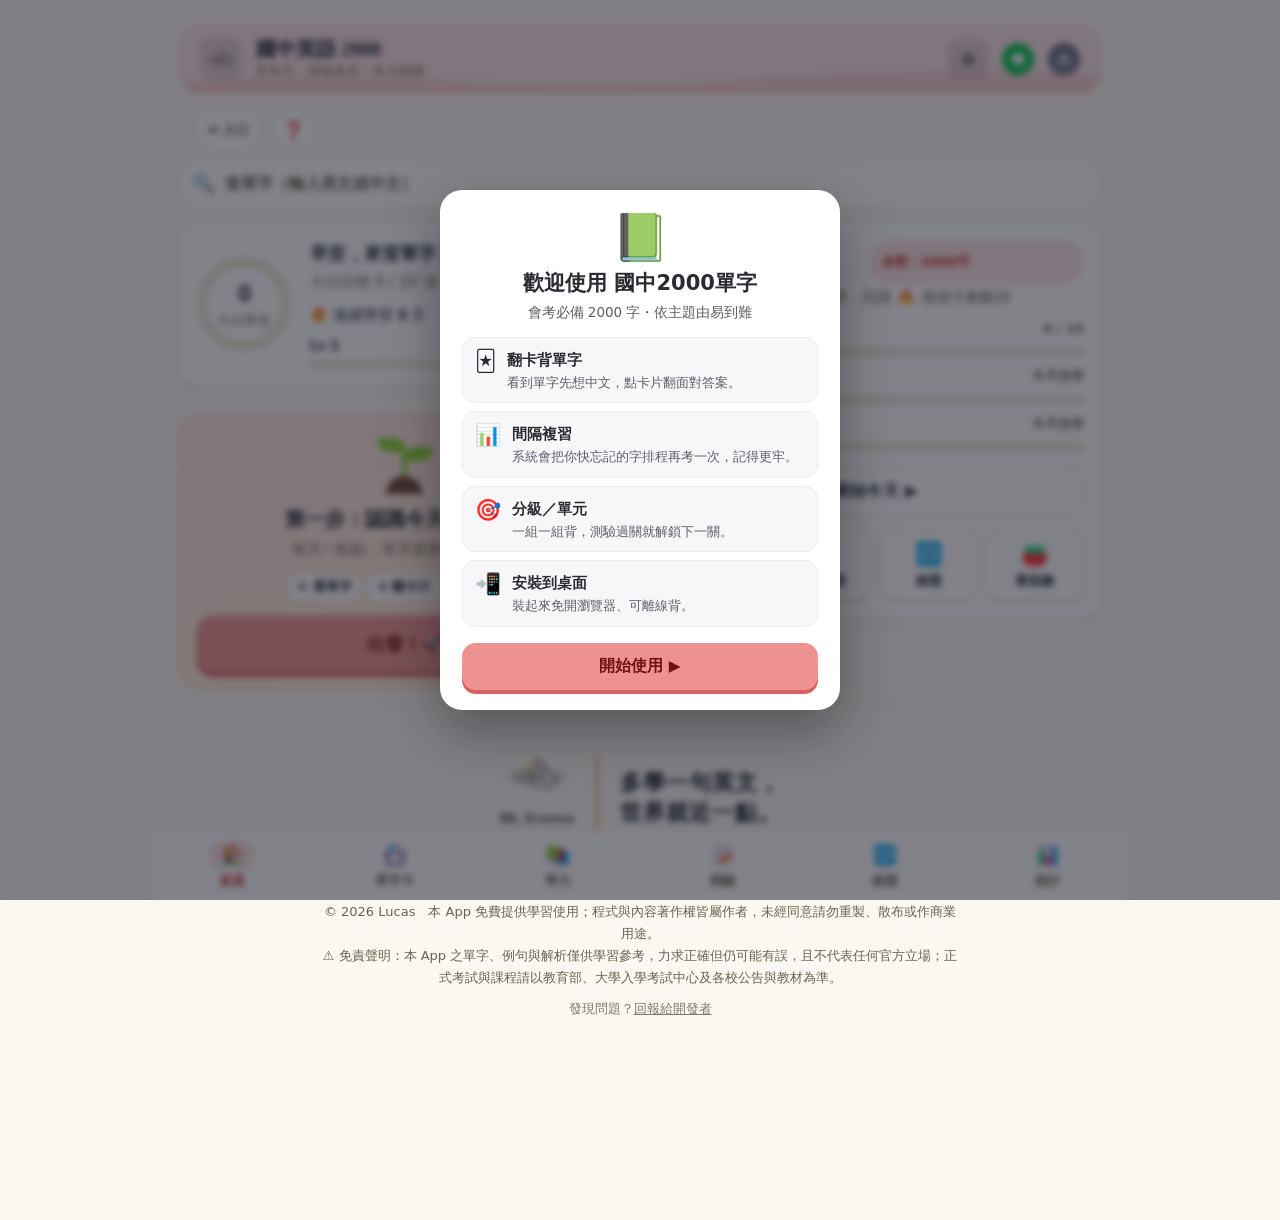
==== commit cc14c799: "deploy 902_english2000 from monorepo b98ed8290349bba0a400c354bd6df7d24f86a207" ====
--- a/index.html
+++ b/index.html
@@ -1442,10 +1442,10 @@
 /* ---------- view nav ---------- */
 function quizInProgress(){ return !!(quiz && quiz.kind && quiz.items && quiz.items.length && quiz.i < quiz.items.length); }
 function setQuizLock(on){ document.body.classList.toggle("quiz-lock", !!on); const x=document.getElementById("quizExit"); if(x) x.style.display=on?"":"none"; }
-function exitQuiz(){ if(quizInProgress() && !confirm("結束測驗？這次成績不算喔。")) return; clearQuizSave(); quiz={}; setQuizLock(false); go("home"); }
+function exitQuiz(){ if(quizInProgress() && !confirm("結束測驗？已作答的題目會記進學習紀錄和錯題本，但這次不算總分（也不算過關）。")) return; clearQuizSave(); quiz={}; setQuizLock(false); go("home"); }
 function go(v){
   if(quizInProgress() && v!=="quiz"){
-    if(!confirm("測驗還沒做完，離開會放棄這次成績，確定離開？")) return;
+    if(!confirm("測驗還沒做完，離開後這次不算總分（已作答的題目仍會記進學習紀錄和錯題本），確定離開？")) return;
     clearQuizSave(); quiz={}; setQuizLock(false);
   }
   document.querySelectorAll(".view").forEach(x=>x.classList.remove("active"));
@@ -5096,7 +5096,8 @@
   }
   navigator.serviceWorker.getRegistration().then(watch).catch(function(){});
   navigator.serviceWorker.ready.then(watch).catch(function(){});
-  navigator.serviceWorker.addEventListener('controllerchange',function(){if(refreshing)return;refreshing=true;location.reload();});
+  var hadCtl=!!navigator.serviceWorker.controller; /* 2026-10-13：首訪時 SW 第一次接管頁面也會觸發 controllerchange（不是新版），不重新整理，免得使用者剛點的東西被洗掉 */
+  navigator.serviceWorker.addEventListener('controllerchange',function(){if(!hadCtl){hadCtl=true;return;}if(refreshing)return;refreshing=true;location.reload();});
 })();
 </script>
 <!--RIDGELINE_BRAND_START--><!-- 稜線識別 v3：頁尾簽名改用 #app 內的 .rl-signature（見上方 <footer class="rl-signature">）。以下僅保留家長後台同步模組。 -->
@@ -5476,6 +5477,40 @@
 }
 </style>
 <!--VOC_HDR_END-->
+<!--VOC_UX_START-->
+<style>
+/* 1. 內文字級：13～14px → 15px（只動內容區的說明文字，按鈕／徽章／頁首頁尾不動） */
+/* 很多元素帶 inline style="font-size:13px"，樣式表壓不過，所以用 !important；範圍只限內容區說明文字 */
+:is(#app .view,.overlay .sheet) :is(.muted,small,p,.section-title,[style*="font-size:13px"],[style*="font-size: 13px"],[style*="font-size:14px"],[style*="font-size:14.5px"],[style*="font-size:12.5px"]):not(button):not(.badge):not(.pill):not(.chip):not(.switch){font-size:15px!important}
+/* 2. 觸控目標 ≥44px（WCAG 2.5.5／評分表 A5）；頁首 LINE／回報／設定鈕不動 */
+.stepper button{min-width:44px;min-height:44px}
+.fabsafe-bar .engwc-home,.fabsafe-bar .engwc-help{min-height:44px}
+.fabsafe-bar .engwc-help{min-width:44px}
+:is(#app,.overlay) .btn,#app .scope-chip{min-height:44px}
+#app .scope-chip{display:inline-flex;align-items:center}
+input:not([type=checkbox]):not([type=radio]):not([type=hidden]):not([type=file]),select{min-height:44px;box-sizing:border-box}
+/* 3. 手機把安裝橫幅排到首頁最後，不要夾在問候卡與主按鈕之間（桌機 ≥1000px 由 DESKTOP 區塊的兩欄排法管） */
+@media(max-width:999px){#view-home.active{display:flex;flex-direction:column}#view-home.active>#installBar{order:9}
+  /* flex 裡 margin:auto 會讓項目縮成內容寬並置中（FABSAFE 工具列原本靠 block 排版撐滿）→ 左右 margin 歸零讓它撐滿 */
+  #view-home.active>.fabsafe-bar{margin-left:0;margin-right:0}}
+/* 4. 歡迎框說明字對比（共用 engwc 元件寫死 #7a7a86：對 #fff 4.23、對 #f7f7fa 3.96，AA 要 4.5） */
+.engwc-ov .engwc-sub,.engwc-ov .engwc-step>div>div{color:#5d5d68}
+</style>
+<script>
+(function(){
+  if(window.__vocUx)return; window.__vocUx=1;
+  var L={qcUnit:'單元範圍',setExam:'考試日期',setRemindTime:'每日提醒時間',pfCls:'班級',pfSeat:'座號',pfName:'姓名',assignFile:'匯入作業檔',importFile:'匯入備份檔'};
+  function run(){
+    for(var id in L){var e=document.getElementById(id);if(e&&!e.getAttribute('aria-label')&&!(e.labels&&e.labels.length))e.setAttribute('aria-label',L[id]);}
+    var app=document.getElementById('app');
+    if(app&&!app.getAttribute('role')&&!document.querySelector('main,[role=main]'))app.setAttribute('role','main');
+  }
+  var raf=0;function later(){if(raf)return;raf=requestAnimationFrame(function(){raf=0;run();});}
+  function start(){run();if(window.MutationObserver)new MutationObserver(later).observe(document.body,{childList:true,subtree:true});}
+  if(document.readyState==='loading')document.addEventListener('DOMContentLoaded',start);else start();
+})();
+</script>
+<!--VOC_UX_END-->
 <!--DESKTOP_START-->
 <style>
 /* 2026-10-09 體驗盤點：桌機版（>=1000px）。主欄放寬到 980px、卡片分兩欄；手機（<=480px）完全不受影響 */
@@ -5506,5 +5541,314 @@
 }
 </style>
 <!--DESKTOP_END-->
+<!--VOC_NAV_START-->
+<style>
+/* 2026-10-13 UI/UX 評比修正（單字家族 901/902/904/907/908/919 同一份區塊）：
+   查單字、返回鍵、首訪一層、錯題空狀態、主按鈕只留一顆、牌組面板按鈕常駐、統計分級對齊實際字數 */
+/* 1. 查單字入口與面板 */
+.vn-search-entry{display:flex;align-items:center;gap:10px;width:100%;min-height:48px;margin:10px 0 0;padding:10px 14px;border-radius:14px;
+  border:1.5px solid var(--line);background:var(--card);color:var(--muted);font:inherit;font-size:16px;font-weight:600;text-align:left;cursor:pointer}
+.vn-search-entry .vn-mag{font-size:18px;line-height:1}
+.vn-search-entry:focus-visible,.vn-ico:focus-visible{outline:3px solid var(--accent);outline-offset:2px}
+.topbar .vn-ico{margin-left:auto;margin-right:8px;width:44px;height:44px;flex:0 0 auto}
+#view-units > .vn-search-entry{margin:0 0 12px}
+.vn-ov{position:fixed;inset:0;z-index:2147482500;background:var(--bg);color:var(--text);display:none;flex-direction:column}
+.vn-ov.show{display:flex}
+.vn-head{width:100%;max-width:var(--appw);margin:0 auto;display:flex;gap:8px;align-items:center;padding:calc(12px + env(safe-area-inset-top)) 14px 10px;box-sizing:border-box}
+.vn-head input{flex:1;min-width:0;min-height:48px;box-sizing:border-box;font:inherit;font-size:17px;border-radius:12px;border:1.5px solid var(--line);padding:0 14px;background:var(--card);color:var(--text)}
+.vn-head input:focus{outline:none;border-color:var(--accent)}
+.vn-close{min-width:48px;min-height:48px;border-radius:12px;border:1.5px solid var(--line);background:var(--card);color:var(--text);font:inherit;font-size:15px;font-weight:700;cursor:pointer}
+.vn-body{flex:1;overflow-y:auto;-webkit-overflow-scrolling:touch;width:100%;max-width:var(--appw);margin:0 auto;padding:0 14px calc(28px + env(safe-area-inset-bottom));box-sizing:border-box}
+.vn-note{color:var(--muted);font-size:15px;line-height:1.6;padding:6px 2px 10px}
+.vn-empty{background:var(--card);border:1.5px solid var(--line);border-radius:14px;padding:16px;font-size:15px;line-height:1.7}
+.vn-empty b{color:var(--text)}
+.vn-sug{display:flex;flex-wrap:wrap;gap:8px;margin-top:8px}
+.vn-sug button{min-height:44px;padding:0 14px;border-radius:22px;border:1.5px solid var(--line);background:var(--bg);color:var(--text);font:inherit;font-size:15px;font-weight:700;cursor:pointer}
+.vn-item{background:var(--card);border:1.5px solid var(--line);border-radius:14px;margin-bottom:8px;overflow:hidden}
+.vn-row{display:flex;align-items:center;gap:10px;width:100%;min-height:56px;padding:10px 14px;background:none;border:0;color:var(--text);font:inherit;text-align:left;cursor:pointer}
+.vn-row .vn-w{font-size:18px;font-weight:800}
+.vn-row .vn-z{flex:1;min-width:0;font-size:15px;color:var(--muted);overflow:hidden;text-overflow:ellipsis;white-space:nowrap}
+.vn-row .vn-u{font-size:13px;font-weight:700;color:var(--muted);border:1px solid var(--line);border-radius:10px;padding:2px 8px;white-space:nowrap}
+.vn-det{padding:0 14px 14px;font-size:15px;line-height:1.65}
+.vn-det .vn-ex{margin-top:6px}
+.vn-det .vn-exzh{color:var(--muted)}
+.vn-acts{display:flex;flex-wrap:wrap;gap:8px;margin-top:12px}
+.vn-acts button{min-height:44px;padding:0 14px;border-radius:12px;border:1.5px solid var(--line);background:var(--bg);color:var(--text);font:inherit;font-size:15px;font-weight:700;cursor:pointer}
+.vn-acts button[disabled]{opacity:.6;cursor:default}
+/* 2. 首頁新手時「出發！」與「開始今天」做同一件事 → 只留「出發！」當主按鈕，「開始今天」降為次要外框鈕 */
+body.lv-fresh #mainCta{background:transparent!important;color:var(--text)!important;box-shadow:inset 0 0 0 1.5px var(--line)!important;animation:none!important;font-size:16px!important}
+/* 3. 錯題本空狀態 */
+.vn-wb-empty{text-align:center;padding:22px 12px}
+.vn-wb-empty .e{font-size:40px;line-height:1.2}
+.vn-wb-empty .t{font-weight:800;font-size:18px;margin-top:6px}
+.vn-wb-empty .s{color:var(--muted);font-size:15px;line-height:1.6;margin-top:6px}
+.vn-wb-empty .btn{margin-top:14px}
+/* 4. 牌組面板：「開始這組／取消」固定在面板底部，不用捲到最下面才找得到 */
+.vn-sheet-acts{position:sticky;bottom:0;margin:16px -18px calc(-24px - env(safe-area-inset-bottom));padding:12px 18px calc(14px + env(safe-area-inset-bottom));background:var(--card);border-top:1px solid var(--line);z-index:2}
+.vn-sheet-acts .btn{margin-top:0!important}
+.vn-sheet-acts .btn + .btn{margin-top:8px!important}
+/* 5. 統計：依本 App 實際分級與字數畫熟練度 */
+.vn-lv-sum{font-size:15px;margin:2px 0 10px}
+.vn-lv-sum b{font-size:18px}
+/* 6. 深色模式首頁第一步卡：原本主色淡底漸層到暖棕，兩個色相混在一起顯得混濁 → 單一色相淡出到卡片底 */
+html[data-theme="dark"] .lv-hero{background:linear-gradient(160deg,var(--lv-soft) 0%,var(--card) 100%)}
+@media (prefers-color-scheme:dark){html:not([data-theme]) .lv-hero{background:linear-gradient(160deg,var(--lv-soft) 0%,var(--card) 100%)}}
+@media (min-width:1000px){ html #view-home > .vn-search-entry{ grid-column:1 / -1; order:-1; margin:4px 0 14px; } }
+@media (max-width:999px){ #view-home.active > .vn-search-entry{ margin-bottom:4px; } }
+</style>
+<script>
+(function(){
+  if(window.__vocNav) return; window.__vocNav=1;
+  function $(id){ return document.getElementById(id); }
+  function esc(s){ return String(s==null?'':s).replace(/[&<>"']/g,function(c){return {'&':'&amp;','<':'&lt;','>':'&gt;','"':'&quot;',"'":'&#39;'}[c];}); }
+  function tst(m){ try{ toast(m); }catch(e){} }
+  var HAS_WORDS=false; try{ HAS_WORDS=Array.isArray(WORDS)&&WORDS.length>0; }catch(e){}
+  if(!HAS_WORDS) return;
+
+  /* ---------- 返回鍵：分頁／內頁寫進瀏覽紀錄 ---------- */
+  // 首頁（919 另含落地頁「考古」）＝第 0 層；其他分頁＝第 1 層；單元詳情＝第 2 層（上一層是單元）
+  var LANDS_EXAM=[].some.call(document.scripts,function(s){ return (s.text||'').indexOf("go('exam')"+";}catch")>=0; });
+  var ROOTS=LANDS_EXAM?['home','exam']:['home'];
+  var PRIMARY=LANDS_EXAM?'exam':'home';
+  function depth(v){ return ROOTS.indexOf(v)>=0?0:(v==='unitdetail'?2:1); }
+  function cur(){ var a=document.querySelector('#app .view.active'); return a?a.id.replace(/^view-/,''):'home'; }
+  function mk(v,extra){ var s={voc:1,v:v,d:depth(v)}; if(extra) for(var k in extra) s[k]=extra[k]; return s; }
+  function top(){ var s=history.state; return (s&&s.voc)?s:null; }
+  var inPop=false, waiting=null, queued=null, waitT=0;
+  function finishWait(){ var w=waiting; waiting=null; clearTimeout(waitT); if(w&&w.replace) history.replaceState(w.replace,''); if(queued){ var q=queued; queued=null; doSync(q); } }
+  function goBack(n,replaceWith){ waiting={replace:replaceWith||null}; clearTimeout(waitT); waitT=setTimeout(function(){ if(waiting) finishWait(); },700); history.go(n); }
+  function doSync(after){
+    var st=top()||{d:0,v:PRIMARY};
+    if(st.ov){ history.replaceState(mk(st.v),''); st=top(); }
+    var nd=depth(after), cd=st.d||0;
+    if(st.v===after && nd===cd) return;
+    if(nd>cd){ if(nd===2&&cd===0) history.pushState(mk('units'),''); history.pushState(mk(after),''); }
+    else if(nd===cd){ history.replaceState(mk(after),''); }
+    else { goBack(nd-cd, mk(after)); }
+  }
+  function sync(after){ if(waiting){ queued=after; return; } doSync(after); }
+  try{ history.replaceState(mk(cur()),''); }catch(e){}
+  var _go=window.go;
+  if(typeof _go==='function'){
+    window.go=function(v){ var b=cur(); var r=_go.apply(this,arguments); var a=cur(); if(!inPop&&a!==b) sync(a); return r; };
+  }
+
+  // 疊在畫面上的面板（牌組、設定、查單字）：開啟時多一筆紀錄，返回鍵先關面板
+  var OVS=[{id:'deckOverlay',open:'openDeckPicker',close:'closeDeckPicker'},{id:'settingsOverlay',open:'openSettings',close:'closeSettings'},{id:'vnSearch',open:'',close:''}];
+  function ovEl(o){ return $(o.id); }
+  function ovOpen(o){ var el=ovEl(o); return !!(el&&el.classList.contains('show')); }
+  function markOpen(id){ var st=top(); if(st&&st.ov===id) return; history.pushState(mk(cur(),{ov:id}),''); }
+  function markClosed(id){ var st=top(); if(st&&st.ov===id&&!waiting) goBack(-1,null); }
+  OVS.forEach(function(o){
+    if(o.open&&typeof window[o.open]==='function'){ var fo=window[o.open]; window[o.open]=function(){ var r=fo.apply(this,arguments); if(ovOpen(o)) markOpen(o.id); return r; }; }
+    if(o.close&&typeof window[o.close]==='function'){ var fc=window[o.close]; window[o.close]=function(){ var r=fc.apply(this,arguments); markClosed(o.id); return r; }; }
+  });
+  function closeOpenOverlays(){
+    var any=false;
+    OVS.forEach(function(o){ if(!ovOpen(o)) return; any=true; if(o.id==='vnSearch') hideSearch(); else ovEl(o).classList.remove('show'); });
+    return any;
+  }
+  var lastTop=top();
+  window.addEventListener('popstate',function(e){
+    var prev=lastTop; lastTop=top();
+    if(waiting){ finishWait(); lastTop=top(); return; }
+    if(closeOpenOverlays()) return;                        // 返回鍵＝先關面板
+    var st=top(); var want=st?st.v:PRIMARY; var c=cur();
+    if(want===c){ if(prev&&prev.ov) history.back(); return; } // 面板早已用別的方式關掉：這一下直接往上一層
+    inPop=true;
+    try{ window.go(want); }catch(err){}
+    inPop=false;
+    if(cur()===c&&c!==want){ history.pushState(mk(c),''); lastTop=top(); } // 測驗中選「不離開」：留在原畫面
+  });
+
+  /* ---------- 查單字 ---------- */
+  var LV_MAX=0; WORDS.forEach(function(w){ if(w.level>LV_MAX) LV_MAX=w.level; });
+  function lvName(l){ return LV_MAX<=2?(l===1?'基礎字':'挑戰字'):('第'+l+'級'); }
+  function posZh(p){ return String(p||'').split('/').map(function(x){ try{ return POS_ZH[x]||x; }catch(e){ return x; } }).join('／'); }
+  var ov=document.createElement('div'); ov.className='vn-ov'; ov.id='vnSearch'; ov.setAttribute('role','dialog'); ov.setAttribute('aria-modal','true'); ov.setAttribute('aria-label','查單字');
+  ov.innerHTML='<div class="vn-head"><input id="vnQ" type="search" enterkeyhint="search" autocomplete="off" autocapitalize="off" spellcheck="false" aria-label="查單字：輸入英文或中文" placeholder="輸入英文或中文，例如 apple／蘋果"><button class="vn-close" type="button" id="vnClose">關閉</button></div><div class="vn-body" id="vnBody"></div>';
+  document.body.appendChild(ov);
+  var q=$('vnQ'), body=$('vnBody'), openWord='';
+  function inWrong(w){ try{ var m=S.wrong&&S.wrong[w]; return !!(m&&!m.graduated); }catch(e){ return false; } }
+  function detHtml(w){
+    var h='';
+    if(w.ipa) h+='<div class="vn-exzh">'+esc(w.ipa)+'</div>';
+    h+='<div><b>'+esc(posZh(w.pos))+'</b>　'+esc(w.zh_tw)+'</div>';
+    if(w.ex) h+='<div class="vn-ex">例：'+esc(w.ex)+'</div>';
+    if(w.exZh) h+='<div class="vn-exzh">'+esc(w.exZh)+'</div>';
+    if(w.zh2) h+='<div class="vn-ex">另解：'+(w.pos2?esc(posZh(w.pos2))+'　':'')+esc(w.zh2)+'</div>'+(w.ex2?'<div class="vn-exzh">'+esc(w.ex2)+(w.exZh2?'　'+esc(w.exZh2):'')+'</div>':'');
+    h+='<div class="vn-exzh" style="margin-top:6px">Unit '+esc(w.unit)+'・'+esc(lvName(w.level))+'</div>';
+    var iw=inWrong(w.word);
+    h+='<div class="vn-acts"><button type="button" data-act="say">🔊 發音</button><button type="button" data-act="unit">📚 看 Unit '+esc(w.unit)+'</button>'
+      +'<button type="button" data-act="wrong"'+(iw?' disabled':'')+'>'+(iw?'✓ 已在錯題本':'＋ 加入錯題本')+'</button></div>';
+    return h;
+  }
+  function match(raw){
+    var s=raw.trim(); if(!s) return null;
+    var res=[], latin=/[a-z]/i.test(s);
+    if(latin){
+      var t=s.toLowerCase();
+      WORDS.forEach(function(w){ var k=String(w.word).toLowerCase(); var r=k===t?0:(k.indexOf(t)===0?1:(k.indexOf(t)>0?2:-1)); if(r>=0) res.push([r,k.length,w]); });
+    } else {
+      WORDS.forEach(function(w){ var z=String(w.zh_tw||''), z2=String(w.zh2||''); var r=(z===s)?0:(z.indexOf(s)>=0?1:(z2.indexOf(s)>=0?2:-1)); if(r>=0) res.push([r,z.length,w]); });
+    }
+    res.sort(function(a,b){ return a[0]-b[0]||a[1]-b[1]; });
+    return {latin:latin, list:res.map(function(x){ return x[2]; })};
+  }
+  function suggest(s){
+    if(typeof editDist!=='function') return [];
+    var t=s.trim().toLowerCase(), out=[];
+    WORDS.forEach(function(w){ var k=String(w.word).toLowerCase(); if(Math.abs(k.length-t.length)>2) return; var d=editDist(k,t); if(d<=2) out.push([d,w.word]); });
+    out.sort(function(a,b){ return a[0]-b[0]; });
+    return out.slice(0,5).map(function(x){ return x[1]; });
+  }
+  function render(){
+    var s=q.value, m=match(s), N=WORDS.length;
+    if(!m){ body.innerHTML='<div class="vn-note">本 App 收錄 '+N+' 個單字。輸入英文（拼前幾個字母就會列出）或中文意思開始查。</div>'; return; }
+    if(!m.list.length){
+      var sug=m.latin?suggest(s):[];
+      body.innerHTML='<div class="vn-empty">找不到「<b>'+esc(s.trim())+'</b>」。<br>'
+        +(m.latin?'・檢查拼字，或只打前幾個字母試試<br>・也可以改輸入中文意思<br>':'・換個說法試試（例如「快樂」→「快」）<br>・也可以改輸入英文<br>')
+        +'・本 App 只收錄 '+N+' 個單字，不在字表裡的字查不到'
+        +(sug.length?'<div style="margin-top:8px">你是不是要找：</div><div class="vn-sug">'+sug.map(function(x){ return '<button type="button" data-sug="'+esc(x)+'">'+esc(x)+'</button>'; }).join('')+'</div>':'')+'</div>';
+      return;
+    }
+    var L=m.list.slice(0,80);
+    var h='<div class="vn-note">找到 '+m.list.length+' 個'+(m.list.length>80?'，先列前 80 個，再多打幾個字可以縮小範圍':'')+'。點一下看例句。</div>';
+    h+=L.map(function(w){
+      var open=w.word===openWord;
+      return '<div class="vn-item"><button type="button" class="vn-row" data-w="'+esc(w.word)+'" aria-expanded="'+open+'"><span class="vn-w">'+esc(w.word)+'</span><span class="vn-z">'+esc(posZh(w.pos))+'・'+esc(w.zh_tw)+'</span><span class="vn-u">U'+esc(w.unit)+'</span></button>'
+        +(open?'<div class="vn-det">'+detHtml(w)+'</div>':'')+'</div>';
+    }).join('');
+    body.innerHTML=h;
+  }
+  function findW(word){ for(var i=0;i<WORDS.length;i++) if(WORDS[i].word===word) return WORDS[i]; return null; }
+  body.addEventListener('click',function(e){
+    var b=e.target.closest('button'); if(!b) return;
+    if(b.dataset.sug){ q.value=b.dataset.sug; openWord=b.dataset.sug; render(); return; }
+    if(b.dataset.w){ openWord=(openWord===b.dataset.w)?'':b.dataset.w; render(); return; }
+    var w=findW(openWord); if(!w) return;
+    var act=b.dataset.act;
+    if(act==='say'){ try{ speakText(w.word); }catch(err){} }
+    else if(act==='wrong'){ try{ addWrong(w.word,'','en2zh',true); save(); }catch(err){} tst('已加入錯題本：'+w.word); render(); }
+    else if(act==='unit'){ closeSearch(function(){ try{ if(typeof unitUnlocked==='function'&&!unitUnlocked(w.unit)&&!(S.settings&&S.settings.freeUnit)){ udCur=w.unit; window.go('unitdetail'); } else openUnit(w.unit); }catch(err){} }); }
+  });
+  q.addEventListener('input',function(){ openWord=''; render(); });
+  q.addEventListener('keydown',function(e){ if(e.key==='Enter'){ var m=match(q.value); if(m&&m.list.length){ openWord=m.list[0].word; render(); } q.blur(); } });
+  function hideSearch(){ ov.classList.remove('show'); }
+  function openSearch(){ ov.classList.add('show'); markOpen('vnSearch'); render(); setTimeout(function(){ try{ q.focus(); }catch(e){} },30); }
+  function closeSearch(then){ hideSearch(); var st=top(); if(st&&st.ov==='vnSearch'){ goBack(-1,null); if(then) queuedFn=then; } else if(then) then(); }
+  var queuedFn=null;
+  var _fw=finishWait; finishWait=function(){ _fw(); if(queuedFn){ var f=queuedFn; queuedFn=null; f(); } };
+  $('vnClose').addEventListener('click',function(){ closeSearch(); });
+  document.addEventListener('keydown',function(e){ if(e.key==='Escape'&&ov.classList.contains('show')) closeSearch(); });
+  window.vnOpenSearch=openSearch;
+
+  // 入口：首頁（頁首下方一條查詢列）、單元頁頂端，以及單字卡／錯題／統計／考古頁頁首的 🔍
+  function entryBtn(){ var b=document.createElement('button'); b.type='button'; b.className='vn-search-entry'; b.setAttribute('aria-label','查單字'); b.innerHTML='<span class="vn-mag" aria-hidden="true">🔍</span><span>查單字（輸入英文或中文）</span>'; b.addEventListener('click',openSearch); return b; }
+  var home=$('view-home'); if(home){ var p=home.querySelector(':scope > .panel'); if(p) home.insertBefore(entryBtn(),p); else home.appendChild(entryBtn()); }
+  var units=$('view-units'); if(units){ var tb=units.querySelector(':scope > .topbar'); if(tb&&tb.nextSibling) units.insertBefore(entryBtn(),tb.nextSibling); }
+  ['cards','wrong','stats','exam'].forEach(function(v){
+    var t=document.querySelector('#view-'+v+' > .topbar'); if(!t) return;
+    var b=document.createElement('button'); b.type='button'; b.className='icon-btn vn-ico'; b.setAttribute('aria-label','查單字'); b.title='查單字'; b.textContent='🔍'; b.addEventListener('click',openSearch);
+    var ttl=t.querySelector('.title'); if(ttl&&ttl.nextSibling) t.insertBefore(b,ttl.nextSibling); else t.appendChild(b);
+  });
+
+  /* ---------- 首訪只留一層說明：共用歡迎框已介紹用法，App 自己的 4 頁導覽不再接著跳出 ---------- */
+  try{ var ob=$('onboardOverlay'); if(window.__engwc&&ob&&ob.classList.contains('show')&&typeof finishOnboard==='function') finishOnboard(); }catch(e){}
+
+  /* ---------- 錯題本空狀態：還沒做過題不說「太強了」，給下一步 ---------- */
+  if(typeof window.renderWrongBook==='function'){
+    var _rwb=window.renderWrongBook;
+    window.renderWrongBook=function(){
+      var r=_rwb.apply(this,arguments);
+      try{
+        var n=+(($('wbCount')||{}).textContent||0), btn=$('wbReviewBtn'), list=$('wbList');
+        if(btn) btn.style.display=n>0?'':'none';
+        if(n===0&&list){
+          var grad=0; try{ grad=Object.keys(S.wrong||{}).filter(function(k){ return S.wrong[k].graduated; }).length; }catch(e){}
+          var seen=0; try{ seen=Object.keys(S.srs||{}).length; }catch(e){}
+          list.innerHTML= seen||grad
+            ? '<div class="vn-wb-empty"><div class="e">🎉</div><div class="t">目前沒有錯題</div><div class="s">'+(grad?'已征服 '+grad+' 個字 🏆<br>':'')+'答錯或翻卡按「不會」的字會自動收進這裡。</div><button class="btn" type="button" onclick="startQuick()">⚡ 做一次快速 5 題</button></div>'
+            : '<div class="vn-wb-empty"><div class="e">📭</div><div class="t">還沒有錯題</div><div class="s">先去背今天的單字，答錯或翻卡按「不會」的字會自動收進這裡，之後在這裡集中複習。</div><button class="btn" type="button" onclick="startToday()">去背今天的單字 ▶</button></div>';
+        }
+      }catch(e){}
+      return r;
+    };
+  }
+
+  /* ---------- 單字卡標題：第一輪其實是學新字，不要寫「今日複習」 ---------- */
+  if(typeof window.startStudy==='function'){
+    var _ss=window.startStudy;
+    window.startStudy=function(mode){
+      var fresh=0, tot=0;
+      var r=_ss.apply(this,arguments);
+      try{
+        if(mode==='review'&&session&&session.deck){ tot=session.deck.length; session.deck.forEach(function(w){ if(!srsOf(w.word)) fresh++; });
+          var lab=$('deckLabel'); if(lab&&tot){ lab.textContent= fresh===tot?'今日新字':(fresh?'今日學習（新字＋複習）':'今日複習'); } }
+      }catch(e){}
+      return r;
+    };
+  }
+
+  /* ---------- 牌組面板：只列本 App 有的分級並標字數；選了分級／主題只列有字的單元；開始鈕常駐底部 ---------- */
+  function lvCount(l){ var n=0; WORDS.forEach(function(w){ if(w.level===l) n++; }); return n; }
+  if(typeof window.buildLevelChips==='function'){
+    var _blc=window.buildLevelChips;
+    window.buildLevelChips=function(){
+      var r=_blc.apply(this,arguments);
+      try{ [].forEach.call(document.querySelectorAll('#levelChips .chip'),function(c){
+        var m=(c.getAttribute('onclick')||'').match(/pickLevel\('(\d+)'\)/); if(!m) return;
+        var l=+m[1], n=lvCount(l); if(!n){ c.remove(); return; } c.textContent=lvName(l)+'・'+n+' 字';
+      }); }catch(e){}
+      return r;
+    };
+  }
+  if(typeof window.buildUnitChips==='function'){
+    var _buc=window.buildUnitChips;
+    window.buildUnitChips=function(){
+      var r=_buc.apply(this,arguments);
+      try{
+        var lv=S.deck.levels||[], tp=S.deck.topic;
+        var allLv=true; for(var l=1;l<=LV_MAX;l++){ if(lvCount(l)&&lv.indexOf(l)<0){ allLv=false; break; } }
+        if(!allLv||(tp&&tp!=='all')){
+          var ok={}; WORDS.forEach(function(w){ if(lv.indexOf(w.level)>=0&&(!tp||tp==='all'||w.topic===tp)) ok[w.unit]=1; });
+          [].forEach.call(document.querySelectorAll('#unitChips .chip'),function(c){ var m=(c.getAttribute('onclick')||'').match(/pickUnit\((\d+)\)/); if(m&&!ok[+m[1]]&&!c.classList.contains('on')) c.remove(); });
+        }
+      }catch(e){}
+      return r;
+    };
+  }
+  try{
+    var sh=document.querySelector('#deckOverlay .sheet');
+    if(sh&&!sh.querySelector('.vn-sheet-acts')){
+      var bs=[].filter.call(sh.querySelectorAll(':scope > .btn'),function(b){ var oc=b.getAttribute('onclick')||''; return oc.indexOf('applyDeck')>=0||oc.indexOf('closeDeckPicker')>=0; });
+      if(bs.length){ var box=document.createElement('div'); box.className='vn-sheet-acts'; sh.insertBefore(box,bs[0]); bs.forEach(function(b){ box.appendChild(b); }); }
+    }
+  }catch(e){}
+
+  /* ---------- 統計：熟練度依本 App 實際分級畫（原本寫死「基礎 1200／挑戰 800」，與分母、分級數對不上） ---------- */
+  if(typeof window.renderStats==='function'){
+    var _rs=window.renderStats;
+    window.renderStats=function(){
+      var r=_rs.apply(this,arguments);
+      try{
+        var b1=$('lv1bar'); var bar1=b1&&b1.closest('.lvbar'); var b2=$('lv2bar'); var bar2=b2&&b2.closest('.lvbar');
+        if(bar1){
+          var box=$('vnLvBars'); if(!box){ box=document.createElement('div'); box.id='vnLvBars'; bar1.parentNode.insertBefore(box,bar1); }
+          bar1.style.display='none'; if(bar2) bar2.style.display='none';
+          var learned=0, mast=0; WORDS.forEach(function(w){ var e=srsOf(w.word); if(e){ learned++; if(e.box>=5) mast++; } });
+          var h='<div class="vn-lv-sum">已學過 <b>'+learned+'</b> / '+WORDS.length+' 字・已精熟 <b>'+mast+'</b> 字</div>';
+          for(var l=1;l<=LV_MAX;l++){ var tot=0, done=0; WORDS.forEach(function(w){ if(w.level===l){ tot++; var e=srsOf(w.word); if(e&&e.box>=5) done++; } }); if(!tot) continue;
+            h+='<div class="lvbar" style="margin-top:12px"><div class="top"><span>'+esc(lvName(l))+'（'+tot+' 字）</span><span>精熟 '+done+' / '+tot+'</span></div><div class="progress-line"><i style="width:'+(done/tot*100)+'%"></i></div></div>'; }
+          box.innerHTML=h;
+        }
+      }catch(e){}
+      return r;
+    };
+  }
+})();
+</script>
+<!--VOC_NAV_END-->
 </body>
 </html>
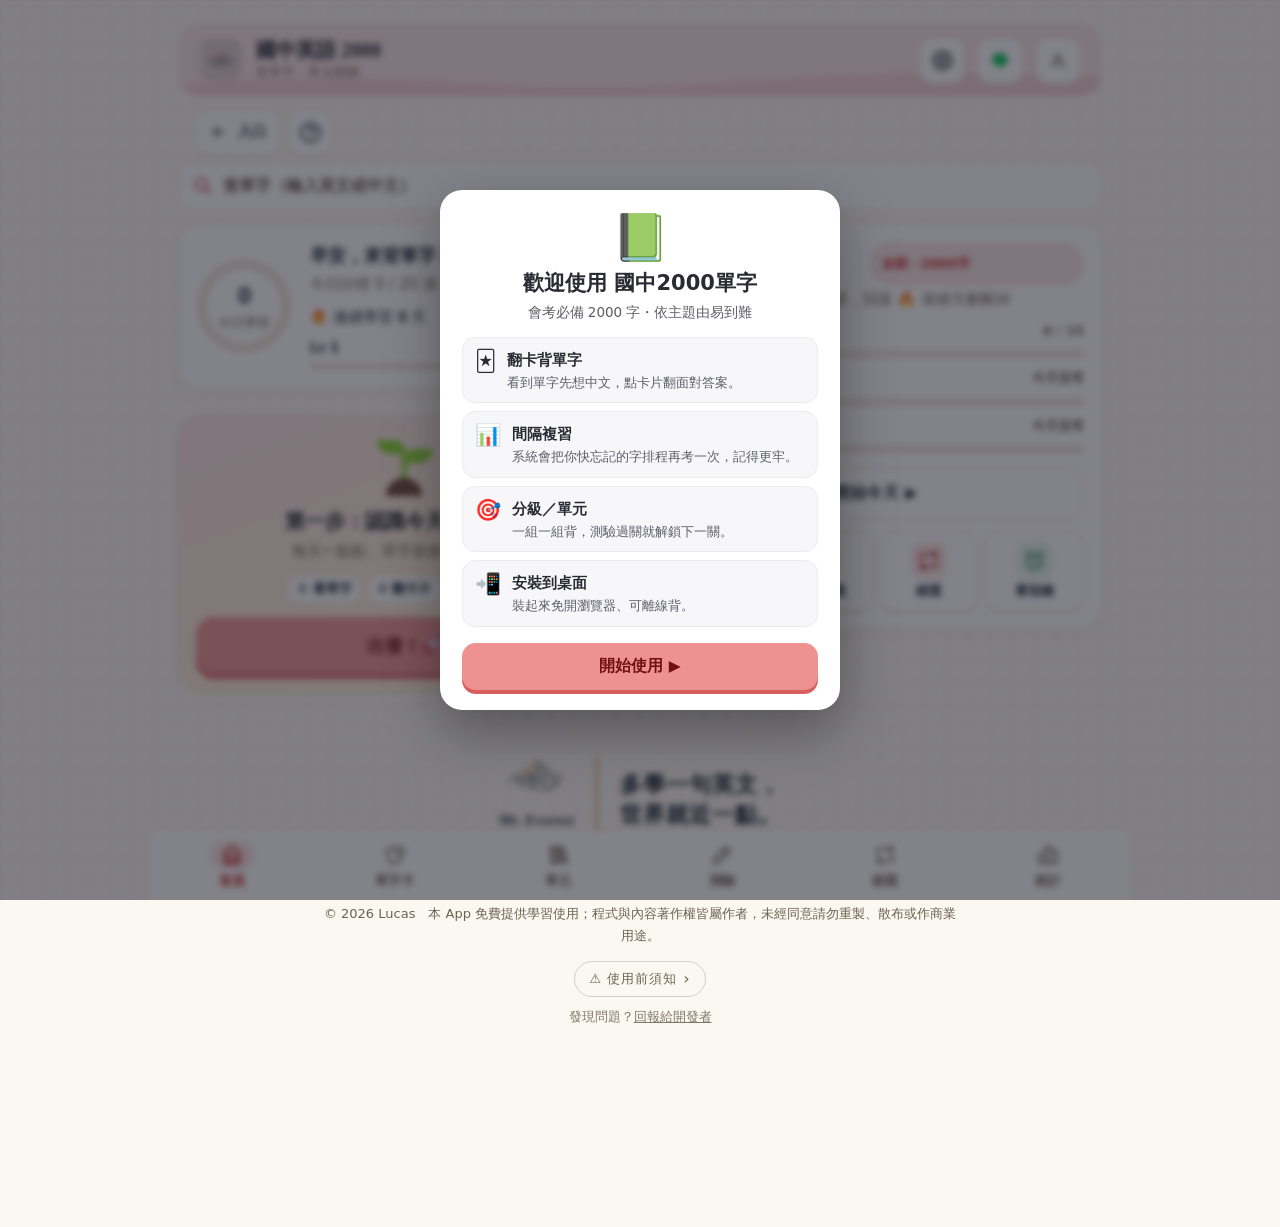
==== commit 5633efa8: "deploy 902_english2000 from monorepo bf74e34197736299e267f99d27223538ed5e2cdf" ====
--- a/index.html
+++ b/index.html
@@ -745,7 +745,7 @@
 <link rel="icon" type="image/png" sizes="192x192" href="icon-192.png">
 <link rel="icon" type="image/png" sizes="512x512" href="icon-512.png">
 <!--LIVELY_START--><link rel="stylesheet" href="lively-core.css"><link rel="stylesheet" href="lively-engine.css"><link rel="stylesheet" href="lively-theme.css"><!--LIVELY_END-->
-</head>
+<!--RL_DISC_START--><style>.rl-disc{display:block}.rl-disc>summary{display:flex;align-items:center;justify-content:center;gap:6px;width:fit-content;margin:0 auto;min-height:36px;padding:6px 14px;box-sizing:border-box;border:1px solid rgba(130,130,130,.35);border-radius:999px;font-size:13px;letter-spacing:1px;line-height:1.4;cursor:pointer;list-style:none;color:inherit;-webkit-tap-highlight-color:transparent;-webkit-user-select:none;user-select:none}.rl-disc>summary::-webkit-details-marker{display:none}.rl-disc>summary::after{content:"\203A";display:inline-block;font-size:16px;line-height:1;transition:transform .2s}.rl-disc[open]>summary::after{transform:rotate(90deg)}.rl-disc>summary:hover{border-color:rgba(130,130,130,.6)}.rl-disc>summary:focus-visible{outline:2px solid currentColor;outline-offset:2px}.rl-disc>.rl-disc-body{margin:10px 0 0;text-align:justify}</style><!--RL_DISC_END--></head>
 <body class="theme-sky">
 <div id="printArea"></div>
 <div id="app">
@@ -756,7 +756,7 @@
       <span class="rl-mark"><img class="rl-glyph" src="rl-mark-everest-navy.png" width="30" height="30" alt="" style="object-fit:contain"></span>
       <div>
         <div class="rl-title">國中英語 2000</div>
-        <div class="rl-sub">背單字・間隔複習・單元闖關</div>
+        <div class="rl-sub">背單字・單元闖關</div>
       </div>
       <span class="rl-spacer"></span>
       <button class="ab-set" onclick="openSettings()" aria-label="設定">⚙️</button>
@@ -1176,7 +1176,7 @@
       <p class="rl-sig-quote">多學一句英文，<br>世界就近一點。</p>
     </div>
     <p class="rl-sig-by">Ridgeline · by Lucas</p>
-    <p style="font-size:13px;line-height:1.7;color:var(--muted);max-width:640px;margin:14px auto 0">© 2026 Lucas　本 App 免費提供學習使用；程式與內容著作權皆屬作者，未經同意請勿重製、散布或作商業用途。<br>⚠️ 免責聲明：本 App 之單字、例句與解析僅供學習參考，力求正確但仍可能有誤，且不代表任何官方立場；正式考試與課程請以教育部、大學入學考試中心及各校公告與教材為準。</p>
+    <p style="font-size:13px;line-height:1.7;color:var(--muted);max-width:640px;margin:14px auto 0">© 2026 Lucas　本 App 免費提供學習使用；程式與內容著作權皆屬作者，未經同意請勿重製、散布或作商業用途。</p><details class="rl-disc" style="font-size:13px;line-height:1.7;color:var(--muted);max-width:640px;margin:14px auto 0"><summary>⚠ 使用前須知</summary><p class="rl-disc-body">⚠️ 免責聲明：本 App 之單字、例句與解析僅供學習參考，力求正確但仍可能有誤，且不代表任何官方立場；正式考試與課程請以教育部、大學入學考試中心及各校公告與教材為準。</p></details>
 <!--RL_FEEDBACK_START--><p style="font-size:13px;color:var(--muted);opacity:.85;margin-top:10px">發現問題？<a href="mailto:weiwynn8899@gmail.com?subject=App%E5%95%8F%E9%A1%8C%E5%9B%9E%E5%A0%B1%EF%BC%8D902_english2000" style="color:inherit;text-decoration:underline">回報給開發者</a></p><!--RL_FEEDBACK_END-->
   </footer>
 </div>
@@ -1291,7 +1291,7 @@
 <div class="celebrate" id="celebrate"><div class="card"><div class="ce" id="ceIcon">🎉</div><div class="ct" id="ceTitle"></div><div class="cs" id="ceSub"></div></div></div>
 
 <script>
-const WORDS = [{"word": "able", "pos": "adj", "zh_tw": "有能力的", "level": 1, "topic": "describe", "ex": "I am able to speak English well.", "exZh": "我能夠說得很好的英文。", "unit": 1}, {"word": "about", "pos": "prep", "zh_tw": "有關", "level": 1, "topic": "func", "ex": "Tell me about your favorite hobby.", "exZh": "告訴我關於你最喜歡的嗜好。", "unit": 1, "pos2": "adv", "zh2": "大約；差不多", "ex2": "There are about thirty students.", "exZh2": "大約有三十個學生。"}, {"word": "above", "pos": "adv", "zh_tw": "在上方", "level": 1, "topic": "func", "ex": "The bird is flying above the tree.", "exZh": "那隻鳥在樹的上方飛行。", "unit": 1}, {"word": "abroad", "pos": "adv", "zh_tw": "在國外", "level": 1, "topic": "adverb", "ex": "Have you ever traveled abroad before?", "exZh": "你以前曾在國外旅行過嗎？", "unit": 1}, {"word": "across", "pos": "prep", "zh_tw": "在…對面", "level": 1, "topic": "func", "ex": "We walk across the street together.", "exZh": "我們一起穿越那條街。", "unit": 1}, {"word": "actress", "pos": "n", "zh_tw": "女演員", "level": 1, "topic": "job", "ex": "That actress is in many TV shows.", "exZh": "那位女演員演過很多電視節目。", "unit": 1}, {"word": "afraid", "pos": "adj", "zh_tw": "害怕的", "level": 1, "topic": "describe", "ex": "Are you afraid of the dark?", "exZh": "你害怕黑暗嗎？", "unit": 1}, {"word": "after", "pos": "conj", "zh_tw": "在…之後", "level": 1, "topic": "func", "ex": "Come here after you finish homework.", "exZh": "你完成功課之後來這裡。", "unit": 1}, {"word": "afternoon", "pos": "n", "zh_tw": "下午", "level": 1, "topic": "time", "ex": "We have music class in the afternoon.", "exZh": "我們下午有音樂課。", "unit": 1}, {"word": "again", "pos": "adv", "zh_tw": "再度", "level": 1, "topic": "adverb", "ex": "Can you try again one more time?", "exZh": "你能再試一次嗎？", "unit": 1}, {"word": "age", "pos": "n", "zh_tw": "年齡", "level": 1, "topic": "thing", "ex": "My brother is twelve years of age.", "exZh": "我的哥哥年齡十二歲。", "unit": 1}, {"word": "ago", "pos": "adv", "zh_tw": "…之前", "level": 1, "topic": "time", "ex": "I saw him two weeks ago.", "exZh": "我兩週以前看到他。", "unit": 1}, {"word": "agree", "pos": "v", "zh_tw": "同意", "level": 1, "topic": "action", "ex": "Do you agree with my opinion here?", "exZh": "你同意我的看法嗎？", "unit": 1}, {"word": "ahead", "pos": "adv", "zh_tw": "向前", "level": 1, "topic": "adverb", "ex": "Walk ahead and turn left.", "exZh": "向前走然後左轉。", "unit": 1}, {"word": "air", "pos": "n", "zh_tw": "空氣", "level": 1, "topic": "nature", "ex": "Fresh air makes me feel very good.", "exZh": "新鮮空氣讓我感覺很好。", "unit": 1}, {"word": "airplane", "pos": "n", "zh_tw": "飛機", "level": 1, "topic": "transport", "ex": "The airplane is flying over the city.", "exZh": "飛機正飛越這座城市。", "unit": 1}, {"word": "airport", "pos": "n", "zh_tw": "機場", "level": 1, "topic": "transport", "ex": "We met my uncle at the airport.", "exZh": "我們在機場接到了我叔叔。", "unit": 1}, {"word": "all", "pos": "adj", "zh_tw": "全部的", "level": 1, "topic": "number", "ex": "All students must listen carefully.", "exZh": "所有的學生都必須仔細聽。", "unit": 1}, {"word": "almost", "pos": "adv", "zh_tw": "幾乎", "level": 1, "topic": "adverb", "ex": "I almost missed the school bus.", "exZh": "我差點錯過了校車。", "unit": 1}, {"word": "along", "pos": "prep", "zh_tw": "沿著", "level": 1, "topic": "func", "ex": "We walked along the river yesterday.", "exZh": "我們昨天沿著河邊散步。", "unit": 1}, {"word": "already", "pos": "adv", "zh_tw": "已經", "level": 1, "topic": "time", "ex": "I have already eaten my lunch.", "exZh": "我已經吃過午餐了。", "unit": 1}, {"word": "also", "pos": "adv", "zh_tw": "也", "level": 1, "topic": "adverb", "ex": "I like pizza, and I also like pasta.", "exZh": "我喜歡披薩，我也喜歡義大利麵。", "unit": 1}, {"word": "always", "pos": "adv", "zh_tw": "總是", "level": 1, "topic": "adverb", "ex": "She is always happy and very kind.", "exZh": "她總是快樂的和很友善的。", "unit": 1}, {"word": "angry", "pos": "adj", "zh_tw": "生氣的", "level": 1, "topic": "describe", "ex": "My dad was angry about the mess.", "exZh": "我爸爸對這團亂很生氣。", "unit": 1}, {"word": "animal", "pos": "n", "zh_tw": "動物", "level": 1, "topic": "animal", "ex": "The dog is a very cute animal.", "exZh": "那隻狗是一個很可愛的動物。", "unit": 1}, {"word": "another", "pos": "adj", "zh_tw": "另外的", "level": 1, "topic": "func", "ex": "Can I have another piece of cake?", "exZh": "我可以再吃另一塊蛋糕嗎？", "unit": 1}, {"word": "answer", "pos": "n", "zh_tw": "答案", "level": 1, "topic": "school", "ex": "Did you know the answer already?", "exZh": "你已經知道答案了嗎？", "unit": 1, "pos2": "v", "zh2": "回答；接（電話）", "ex2": "Please answer my question.", "exZh2": "請回答我的問題。"}, {"word": "ant", "pos": "n", "zh_tw": "螞蟻", "level": 1, "topic": "animal", "ex": "A small ant is on my desk.", "exZh": "一隻小螞蟻在我的桌上。", "unit": 1}, {"word": "any", "pos": "adj", "zh_tw": "任何的", "level": 1, "topic": "number", "ex": "Do you have any questions for me?", "exZh": "你有任何問題要問我嗎？", "unit": 1}, {"word": "anyone", "pos": "pron", "zh_tw": "任何人", "level": 1, "topic": "func", "ex": "Does anyone know the answer?", "exZh": "有任何人知道答案嗎？", "unit": 1}, {"word": "anything", "pos": "n", "zh_tw": "任何事物", "level": 1, "topic": "func", "ex": "I didn't buy anything at the store.", "exZh": "我在店裡沒有買任何東西。", "unit": 1}, {"word": "apartment", "pos": "n", "zh_tw": "公寓", "level": 1, "topic": "home", "ex": "They live in a small apartment.", "exZh": "他們住在一間小公寓裡。", "unit": 1}, {"word": "appear", "pos": "v", "zh_tw": "出現", "level": 1, "topic": "action", "ex": "A rainbow appeared after the heavy rain.", "exZh": "大雨後出現了彩虹。", "unit": 1}, {"word": "apple", "pos": "n", "zh_tw": "蘋果", "level": 1, "topic": "food", "ex": "I eat an apple for breakfast.", "exZh": "我早餐吃一個蘋果。", "unit": 1}, {"word": "April", "pos": "n", "zh_tw": "四月", "level": 1, "topic": "time", "ex": "My birthday is in April.", "exZh": "我的生日在四月。", "unit": 1}, {"word": "arm", "pos": "n", "zh_tw": "手臂", "level": 1, "topic": "body", "ex": "He broke his arm last week.", "exZh": "他上週弄斷了手臂。", "unit": 1}, {"word": "around", "pos": "adv", "zh_tw": "在附近", "level": 1, "topic": "func", "ex": "There are many shops around here.", "exZh": "這附近有許多商店。", "unit": 1}, {"word": "arrive", "pos": "v", "zh_tw": "到達", "level": 1, "topic": "transport", "ex": "We arrive at school at eight o'clock.", "exZh": "我們八點鐘抵達學校。", "unit": 1}, {"word": "art", "pos": "n", "zh_tw": "藝術", "level": 1, "topic": "school", "ex": "I love drawing in art class at school.", "exZh": "我喜歡在學校的美術課畫畫。", "unit": 1}, {"word": "as", "pos": "prep", "zh_tw": "像，如同", "level": 1, "topic": "func", "ex": "She works as a teacher in our town.", "exZh": "她在我們鎮上當老師。", "unit": 1, "pos2": "conj", "zh2": "當…的時候；因為", "ex2": "He sang as he walked home.", "exZh2": "他一邊走回家一邊唱歌。"}, {"word": "ask", "pos": "v", "zh_tw": "詢問", "level": 1, "topic": "school", "ex": "Ask the teacher for more help, okay?", "exZh": "請問老師要求更多幫助，好嗎？", "unit": 1}, {"word": "August", "pos": "n", "zh_tw": "八月", "level": 1, "topic": "time", "ex": "My birthday is in August every year.", "exZh": "我的生日每年都在八月。", "unit": 1}, {"word": "aunt", "pos": "n", "zh_tw": "姑媽", "level": 1, "topic": "family", "ex": "My aunt baked a cake for us.", "exZh": "我姑媽為我們烤了一個蛋糕。", "unit": 1}, {"word": "autumn", "pos": "n", "zh_tw": "秋天", "level": 1, "topic": "time", "ex": "The leaves turn red in autumn.", "exZh": "葉子在秋天變紅。", "unit": 1}, {"word": "away", "pos": "adv", "zh_tw": "不在", "level": 1, "topic": "adverb", "ex": "My friend lives far away from school.", "exZh": "我朋友住得離學校很遠。", "unit": 1}, {"word": "baby", "pos": "n", "zh_tw": "嬰兒", "level": 1, "topic": "person", "ex": "The baby is crying for her mother.", "exZh": "嬰兒在哭著找媽媽。", "unit": 1}, {"word": "back", "pos": "n", "zh_tw": "背部", "level": 1, "topic": "body", "ex": "I hurt my back during the game.", "exZh": "我在遊戲中傷了我的背部。", "unit": 1, "pos2": "adv", "zh2": "回；向後", "ex2": "Please come back soon.", "exZh2": "請快點回來。"}, {"word": "bad", "pos": "adj", "zh_tw": "壞的", "level": 1, "topic": "describe", "ex": "That is a really bad idea, friend.", "exZh": "那是一個很壞的想法，朋友。", "unit": 1}, {"word": "badminton", "pos": "n", "zh_tw": "羽毛球", "level": 1, "topic": "sport", "ex": "We play badminton in the park together.", "exZh": "我們一起在公園打羽毛球。", "unit": 1}, {"word": "bag", "pos": "n", "zh_tw": "袋子", "level": 1, "topic": "clothes", "ex": "I put my books in my school bag.", "exZh": "我把書放進我的書包裡。", "unit": 1}, {"word": "bake", "pos": "v", "zh_tw": "烘烤", "level": 1, "topic": "food", "ex": "My mom likes to bake bread on Sunday.", "exZh": "我媽媽喜歡在星期天烤麵包。", "unit": 2}, {"word": "bakery", "pos": "n", "zh_tw": "麵包店", "level": 1, "topic": "place", "ex": "We buy fresh bread at the bakery.", "exZh": "我們在麵包店買新鮮的麵包。", "unit": 2}, {"word": "balcony", "pos": "n", "zh_tw": "陽臺", "level": 1, "topic": "home", "ex": "She waters the flowers on the balcony.", "exZh": "她在陽臺上澆花。", "unit": 2}, {"word": "ball", "pos": "n", "zh_tw": "球", "level": 1, "topic": "thing", "ex": "He plays basketball with the ball.", "exZh": "他用球玩籃球。", "unit": 2}, {"word": "banana", "pos": "n", "zh_tw": "香蕉", "level": 1, "topic": "food", "ex": "I eat a banana for breakfast every day.", "exZh": "我每天早餐吃一根香蕉。", "unit": 2}, {"word": "band", "pos": "n", "zh_tw": "樂團", "level": 1, "topic": "sport", "ex": "My brother plays drums in a band.", "exZh": "我哥哥在一個樂團裡打鼓。", "unit": 2}, {"word": "bank", "pos": "n", "zh_tw": "銀行", "level": 1, "topic": "place", "ex": "My dad works at the bank.", "exZh": "我爸爸在銀行工作。", "unit": 2, "pos2": "n", "zh2": "河岸", "ex2": "We sat on the river bank.", "exZh2": "我們坐在河岸上。"}, {"word": "barbecue", "pos": "v", "zh_tw": "火烤", "level": 1, "topic": "sport", "ex": "We barbecue meat in the backyard tonight.", "exZh": "我們今晚在後院火烤肉。", "unit": 2}, {"word": "baseball", "pos": "n", "zh_tw": "棒球", "level": 1, "topic": "sport", "ex": "We watch a baseball game after school.", "exZh": "我們放學後看一場棒球比賽。", "unit": 2}, {"word": "basket", "pos": "n", "zh_tw": "籃子", "level": 1, "topic": "home", "ex": "She put the apples in the basket.", "exZh": "她把蘋果放進籃子裡。", "unit": 2}, {"word": "basketball", "pos": "n", "zh_tw": "籃球", "level": 1, "topic": "sport", "ex": "We play basketball every weekend.", "exZh": "我們每個週末玩籃球。", "unit": 2}, {"word": "bat", "pos": "n", "zh_tw": "蝙蝠", "level": 1, "topic": "animal", "ex": "A bat flew out of the dark cave.", "exZh": "一隻蝙蝠從黑暗的洞穴飛出來。", "unit": 2, "pos2": "n", "zh2": "球棒", "ex2": "He hit the ball with a bat.", "exZh2": "他用球棒打球。"}, {"word": "bath", "pos": "n", "zh_tw": "沐浴", "level": 1, "topic": "home", "ex": "I take a warm bath before bed.", "exZh": "我睡前洗個溫水澡。", "unit": 2}, {"word": "bathroom", "pos": "n", "zh_tw": "浴室", "level": 1, "topic": "home", "ex": "May I go to the bathroom, please?", "exZh": "請問我可以去廁所嗎？", "unit": 2}, {"word": "beach", "pos": "n", "zh_tw": "沙灘", "level": 1, "topic": "place", "ex": "We build sandcastles on the beach.", "exZh": "我們在沙灘上堆沙堡。", "unit": 2}, {"word": "bean", "pos": "n", "zh_tw": "豆子", "level": 1, "topic": "food", "ex": "I don't like green beans very much.", "exZh": "我不太喜歡四季豆。", "unit": 2}, {"word": "bear", "pos": "n", "zh_tw": "熊", "level": 1, "topic": "animal", "ex": "The big bear is sleeping in winter.", "exZh": "那隻大熊在冬天睡覺。", "unit": 2}, {"word": "beautiful", "pos": "adj", "zh_tw": "美麗的", "level": 1, "topic": "describe", "ex": "The garden looks very beautiful in spring.", "exZh": "這座花園在春天看起來很美麗。", "unit": 2}, {"word": "because", "pos": "conj", "zh_tw": "因為", "level": 1, "topic": "func", "ex": "I did not go because I was sick.", "exZh": "因為我生病了，所以我沒去。", "unit": 2}, {"word": "become", "pos": "v", "zh_tw": "成為", "level": 1, "topic": "action", "ex": "He became a good student this year.", "exZh": "他今年變成一個好學生。", "unit": 2}, {"word": "bed", "pos": "n", "zh_tw": "床", "level": 1, "topic": "home", "ex": "I go to bed at ten every night.", "exZh": "我每晚十點上床睡覺。", "unit": 2}, {"word": "bedroom", "pos": "n", "zh_tw": "臥室", "level": 1, "topic": "home", "ex": "My bedroom has a big blue window.", "exZh": "我的臥室有一扇藍色大窗戶。", "unit": 2}, {"word": "bee", "pos": "n", "zh_tw": "蜜蜂", "level": 1, "topic": "animal", "ex": "A bee is flying around the flower.", "exZh": "一隻蜜蜂在花朵旁飛來飛去。", "unit": 2}, {"word": "beef", "pos": "n", "zh_tw": "牛肉", "level": 1, "topic": "food", "ex": "My father cooked beef noodles for dinner.", "exZh": "我爸爸煮了牛肉麵當晚餐。", "unit": 2}, {"word": "before", "pos": "conj", "zh_tw": "在…之前", "level": 1, "topic": "func", "ex": "Eat lunch before you go outside.", "exZh": "在你出去之前先吃午餐。", "unit": 2}, {"word": "begin", "pos": "v", "zh_tw": "開始", "level": 1, "topic": "action", "ex": "Class begins at eight o'clock every day.", "exZh": "課程每天八點開始。", "unit": 2}, {"word": "behind", "pos": "adv", "zh_tw": "在之後", "level": 1, "topic": "func", "ex": "My little brother is hiding behind.", "exZh": "我弟弟躲在後面。", "unit": 2, "pos2": "prep", "zh2": "在…後面", "ex2": "The cat is behind the door.", "exZh2": "貓在門後面。"}, {"word": "believe", "pos": "v", "zh_tw": "相信", "level": 1, "topic": "action", "ex": "I believe you are telling the truth.", "exZh": "我相信你說的是真話。", "unit": 2}, {"word": "bell", "pos": "n", "zh_tw": "鈴", "level": 1, "topic": "thing", "ex": "The school bell rings at eight every morning.", "exZh": "學校的鈴每天早上八點響。", "unit": 2}, {"word": "belong", "pos": "v", "zh_tw": "屬於", "level": 1, "topic": "action", "ex": "This backpack belongs to my best friend.", "exZh": "這個背包屬於我最好的朋友。", "unit": 2}, {"word": "below", "pos": "adv", "zh_tw": "在下面", "level": 1, "topic": "func", "ex": "My classroom is on the floor below.", "exZh": "我的教室在下面那一層。", "unit": 2, "pos2": "prep", "zh2": "在…下方", "ex2": "The fish swim below the boat.", "exZh2": "魚在船下方游。"}, {"word": "belt", "pos": "n", "zh_tw": "皮帶", "level": 1, "topic": "clothes", "ex": "He wears a black belt with his pants.", "exZh": "他繫著一條黑色皮帶配長褲。", "unit": 2}, {"word": "bench", "pos": "n", "zh_tw": "長凳", "level": 1, "topic": "home", "ex": "We sat on a bench in the park.", "exZh": "我們坐在公園的長凳上。", "unit": 2}, {"word": "between", "pos": "prep", "zh_tw": "在…之間", "level": 1, "topic": "func", "ex": "She stands between her two friends.", "exZh": "她站在她的兩個朋友之間。", "unit": 2}, {"word": "big", "pos": "adj", "zh_tw": "大的", "level": 1, "topic": "measure", "ex": "That is a big house on the hill.", "exZh": "那是山上一個大房子。", "unit": 2}, {"word": "bike", "pos": "n", "zh_tw": "腳踏車", "level": 1, "topic": "transport", "ex": "I ride my bike to school daily.", "exZh": "我每天騎我的腳踏車上學。", "unit": 2}, {"word": "bird", "pos": "n", "zh_tw": "鳥", "level": 1, "topic": "animal", "ex": "A small bird sings in the morning.", "exZh": "一隻小鳥在早上唱歌。", "unit": 2}, {"word": "birthday", "pos": "n", "zh_tw": "生日", "level": 1, "topic": "thing", "ex": "My birthday is in December next month.", "exZh": "我的生日在下個月的十二月。", "unit": 2}, {"word": "bite", "pos": "v", "zh_tw": "咬", "level": 1, "topic": "animal", "ex": "Be careful, the dog may bite you.", "exZh": "小心，那隻狗可能會咬你。", "unit": 2}, {"word": "black", "pos": "adj", "zh_tw": "黑的", "level": 1, "topic": "color", "ex": "He wears a black shirt to school.", "exZh": "他穿著黑色襯衫上學。", "unit": 2}, {"word": "blackboard", "pos": "n", "zh_tw": "黑板", "level": 1, "topic": "school", "ex": "The teacher wrote the date on the blackboard.", "exZh": "老師把日期寫在黑板上。", "unit": 2}, {"word": "blanket", "pos": "n", "zh_tw": "毯子", "level": 1, "topic": "home", "ex": "She covered the baby with a warm blanket.", "exZh": "她用溫暖的毯子蓋住寶寶。", "unit": 2}, {"word": "blind", "pos": "adj", "zh_tw": "失明的", "level": 1, "topic": "describe", "ex": "The blind man walks with a white cane.", "exZh": "那位失明的男士用白色拐杖走路。", "unit": 2}, {"word": "block", "pos": "n", "zh_tw": "街區", "level": 1, "topic": "transport", "ex": "The library is two blocks from here.", "exZh": "圖書館離這裡有兩個街區。", "unit": 2, "pos2": "v", "zh2": "阻擋；擋住", "ex2": "A big truck blocked the road.", "exZh2": "一輛大卡車擋住了路。"}, {"word": "blow", "pos": "v", "zh_tw": "吹", "level": 1, "topic": "nature", "ex": "The strong wind can blow the leaves away.", "exZh": "強風會把樹葉吹走。", "unit": 2}, {"word": "blue", "pos": "adj", "zh_tw": "藍的", "level": 1, "topic": "color", "ex": "The sky is blue and very beautiful.", "exZh": "天空是藍色的且很漂亮。", "unit": 2}, {"word": "boat", "pos": "n", "zh_tw": "船", "level": 1, "topic": "transport", "ex": "We took a boat across the lake.", "exZh": "我們搭船橫渡湖面。", "unit": 2}, {"word": "body", "pos": "n", "zh_tw": "身體", "level": 1, "topic": "body", "ex": "Exercise keeps your body strong and healthy.", "exZh": "運動讓你的身體強壯又健康。", "unit": 2}, {"word": "boil", "pos": "v", "zh_tw": "燒開", "level": 1, "topic": "food", "ex": "Please boil the water before you drink it.", "exZh": "喝之前請先把水燒開。", "unit": 2}, {"word": "book", "pos": "n", "zh_tw": "書", "level": 1, "topic": "school", "ex": "Read this book in your free time.", "exZh": "在你的空閒時間裡讀這本書。", "unit": 2, "pos2": "v", "zh2": "預訂", "ex2": "We booked a room for the trip.", "exZh2": "我們為這趟旅行訂了一個房間。"}, {"word": "bored", "pos": "adj", "zh_tw": "厭倦的", "level": 1, "topic": "describe", "ex": "I was bored by that movie last night.", "exZh": "昨晚那部電影讓我感到無聊。", "unit": 3}, {"word": "boring", "pos": "adj", "zh_tw": "無聊的", "level": 1, "topic": "emotion", "ex": "This movie is very boring, not fun.", "exZh": "這部電影很無聊，不有趣。", "unit": 3}, {"word": "born", "pos": "adj", "zh_tw": "天生的", "level": 1, "topic": "family", "ex": "She is a born singer with a sweet voice.", "exZh": "她是個天生的歌手，有甜美的嗓音。", "unit": 3}, {"word": "borrow", "pos": "v", "zh_tw": "借", "level": 1, "topic": "money", "ex": "May I borrow your pencil for a moment?", "exZh": "我可以跟你借一下鉛筆嗎？", "unit": 3}, {"word": "boss", "pos": "n", "zh_tw": "老闆", "level": 1, "topic": "job", "ex": "My uncle is the boss of a small shop.", "exZh": "我叔叔是一家小店的老闆。", "unit": 3}, {"word": "both", "pos": "pron", "zh_tw": "兩者", "level": 1, "topic": "number", "ex": "Both of my parents are teachers.", "exZh": "我的父母兩者都是老師。", "unit": 3}, {"word": "bottle", "pos": "n", "zh_tw": "瓶子", "level": 1, "topic": "measure", "ex": "I drink a bottle of water after running.", "exZh": "跑步後我喝一瓶水。", "unit": 3}, {"word": "bottom", "pos": "n", "zh_tw": "底部", "level": 1, "topic": "thing", "ex": "My socks are at the bottom of the bag.", "exZh": "我的襪子在袋子的底部。", "unit": 3}, {"word": "bow", "pos": "n", "zh_tw": "弓", "level": 1, "topic": "action", "ex": "He shot an arrow with his new bow.", "exZh": "他用他的新弓射出一支箭。", "unit": 3, "pos2": "v", "zh2": "鞠躬", "ex2": "The students bow to the teacher.", "exZh2": "學生們向老師鞠躬。"}, {"word": "bowl", "pos": "n", "zh_tw": "碗", "level": 1, "topic": "food", "ex": "I eat a bowl of rice for lunch.", "exZh": "我午餐吃一碗飯。", "unit": 3}, {"word": "box", "pos": "n", "zh_tw": "箱子", "level": 1, "topic": "thing", "ex": "She kept her old photos in a box.", "exZh": "她把舊照片放在一個箱子裡。", "unit": 3}, {"word": "boy", "pos": "n", "zh_tw": "男孩", "level": 1, "topic": "person", "ex": "That boy is my best friend, really.", "exZh": "那個男孩是我最好的朋友。", "unit": 3}, {"word": "bread", "pos": "n", "zh_tw": "麵包", "level": 1, "topic": "food", "ex": "I eat bread and jam for breakfast.", "exZh": "我早餐吃麵包和果醬。", "unit": 3}, {"word": "break", "pos": "v", "zh_tw": "弄壞", "level": 1, "topic": "action", "ex": "Do not break the glass, be careful.", "exZh": "不要打破玻璃，要小心。", "unit": 3, "pos2": "n", "zh2": "休息（時間）", "ex2": "Let's take a short break now.", "exZh2": "我們現在休息一下吧。"}, {"word": "breakfast", "pos": "n", "zh_tw": "早餐", "level": 1, "topic": "food", "ex": "I eat eggs and bread for breakfast.", "exZh": "我早餐吃蛋和麵包。", "unit": 3}, {"word": "bridge", "pos": "n", "zh_tw": "橋", "level": 1, "topic": "transport", "ex": "We walked across the bridge to the park.", "exZh": "我們走過橋到公園。", "unit": 3}, {"word": "bright", "pos": "adj", "zh_tw": "明亮的", "level": 1, "topic": "describe", "ex": "The sun is very bright this morning.", "exZh": "今天早上太陽非常明亮。", "unit": 3, "pos2": "adj", "zh2": "聰明的", "ex2": "She is a bright student.", "exZh2": "她是個聰明的學生。"}, {"word": "bring", "pos": "v", "zh_tw": "帶來", "level": 1, "topic": "action", "ex": "Please bring your textbook to class tomorrow.", "exZh": "明天請帶你的課本來上課。", "unit": 3}, {"word": "brother", "pos": "n", "zh_tw": "兄弟", "level": 1, "topic": "family", "ex": "My brother helps me with homework.", "exZh": "我的哥哥幫我做功課。", "unit": 3}, {"word": "brown", "pos": "adj", "zh_tw": "棕色的", "level": 1, "topic": "color", "ex": "She wears a brown coat in winter.", "exZh": "她冬天穿一件棕色的外套。", "unit": 3}, {"word": "brush", "pos": "n", "zh_tw": "刷子", "level": 1, "topic": "action", "ex": "I clean my shoes with an old brush.", "exZh": "我用一支舊刷子清潔我的鞋子。", "unit": 3, "pos2": "v", "zh2": "刷", "ex2": "I brush my teeth every day.", "exZh2": "我每天刷牙。"}, {"word": "bug", "pos": "n", "zh_tw": "昆蟲", "level": 1, "topic": "animal", "ex": "A small bug landed on my book.", "exZh": "一隻小昆蟲停在我的書上。", "unit": 3}, {"word": "build", "pos": "v", "zh_tw": "建造", "level": 1, "topic": "home", "ex": "They will build a new school.", "exZh": "他們將會建造一個新學校。", "unit": 3}, {"word": "bun", "pos": "n", "zh_tw": "圓麵包", "level": 1, "topic": "food", "ex": "I had a warm bun for breakfast.", "exZh": "我早餐吃了一個熱圓麵包。", "unit": 3}, {"word": "burn", "pos": "v", "zh_tw": "燒", "level": 1, "topic": "food", "ex": "Be careful not to burn the bread.", "exZh": "小心別把麵包燒焦了。", "unit": 3}, {"word": "bus", "pos": "n", "zh_tw": "公車", "level": 1, "topic": "transport", "ex": "I take the bus to school every day.", "exZh": "我每天搭公車上學。", "unit": 3}, {"word": "business", "pos": "n", "zh_tw": "商業", "level": 1, "topic": "job", "ex": "My uncle runs a small business.", "exZh": "我叔叔經營一家小商業。", "unit": 3}, {"word": "businessman", "pos": "n", "zh_tw": "商人", "level": 1, "topic": "job", "ex": "The businessman flies to Japan every month.", "exZh": "那位商人每個月飛去日本。", "unit": 3}, {"word": "busy", "pos": "adj", "zh_tw": "忙碌的", "level": 1, "topic": "describe", "ex": "My mom is busy with work today.", "exZh": "我媽媽今天忙著工作。", "unit": 3}, {"word": "but", "pos": "conj", "zh_tw": "但是", "level": 1, "topic": "func", "ex": "I like tea, but I prefer juice.", "exZh": "我喜歡茶，但是我比較喜歡果汁。", "unit": 3}, {"word": "butter", "pos": "n", "zh_tw": "奶油", "level": 1, "topic": "food", "ex": "She spread butter on the warm toast.", "exZh": "她在熱吐司上塗了奶油。", "unit": 3}, {"word": "butterfly", "pos": "n", "zh_tw": "蝴蝶", "level": 1, "topic": "animal", "ex": "A beautiful butterfly flew over the flowers.", "exZh": "一隻美麗的蝴蝶飛過花朵。", "unit": 3}, {"word": "buy", "pos": "v", "zh_tw": "買", "level": 1, "topic": "money", "ex": "I want to buy a new shirt tomorrow.", "exZh": "我想明天買一件新襯衫。", "unit": 3}, {"word": "by", "pos": "prep", "zh_tw": "沿；用…方法", "level": 1, "topic": "func", "ex": "We walked by the river after school.", "exZh": "放學後我們沿著河邊散步。", "unit": 3}, {"word": "cage", "pos": "n", "zh_tw": "鳥籠", "level": 1, "topic": "thing", "ex": "The bird sang inside its cage.", "exZh": "那隻鳥在鳥籠裡唱歌。", "unit": 3}, {"word": "cake", "pos": "n", "zh_tw": "蛋糕", "level": 1, "topic": "food", "ex": "I made a chocolate cake for her birthday.", "exZh": "我為她的生日做了一個巧克力蛋糕。", "unit": 3}, {"word": "call", "pos": "n", "zh_tw": "呼叫", "level": 1, "topic": "action", "ex": "Call me when you get home.", "exZh": "你到家時打電話給我。", "unit": 3, "pos2": "v", "zh2": "打電話；叫", "ex2": "Please call me tonight.", "exZh2": "今晚請打電話給我。"}, {"word": "camera", "pos": "n", "zh_tw": "照相機", "level": 1, "topic": "home", "ex": "He took photos with his new camera.", "exZh": "他用新照相機拍了照片。", "unit": 3}, {"word": "camp", "pos": "v", "zh_tw": "紮營", "level": 1, "topic": "sport", "ex": "We will camp near the lake tonight.", "exZh": "我們今晚要在湖邊紮營。", "unit": 3, "pos2": "n", "zh2": "營地；露營", "ex2": "We set up the camp.", "exZh2": "我們搭起了營地。"}, {"word": "can", "pos": "aux", "zh_tw": "能夠", "level": 1, "topic": "func", "ex": "You can help me with my homework.", "exZh": "你可以幫我做功課。", "unit": 3, "pos2": "n", "zh2": "罐頭", "ex2": "I opened a can of fish.", "exZh2": "我打開一罐魚罐頭。"}, {"word": "candle", "pos": "n", "zh_tw": "蠟燭", "level": 1, "topic": "home", "ex": "She lit a candle on the cake.", "exZh": "她在蛋糕上點了一根蠟燭。", "unit": 3}, {"word": "candy", "pos": "n", "zh_tw": "糖果", "level": 1, "topic": "food", "ex": "The children love sweet candy.", "exZh": "孩子們喜歡甜甜的糖果。", "unit": 3}, {"word": "cap", "pos": "n", "zh_tw": "帽子", "level": 1, "topic": "clothes", "ex": "He wears a blue cap to school.", "exZh": "他戴著一頂藍色帽子上學。", "unit": 3}, {"word": "car", "pos": "n", "zh_tw": "車子", "level": 1, "topic": "transport", "ex": "My dad drives his car to work.", "exZh": "我爸爸開車去上班。", "unit": 3}, {"word": "card", "pos": "n", "zh_tw": "卡片", "level": 1, "topic": "sport", "ex": "I sent a birthday card to my friend.", "exZh": "我寄了一張生日卡片給朋友。", "unit": 3}, {"word": "care", "pos": "v", "zh_tw": "關心", "level": 1, "topic": "action", "ex": "She cares about her little brother.", "exZh": "她很關心她的弟弟。", "unit": 3, "pos2": "n", "zh2": "照顧；小心", "ex2": "Take care of yourself.", "exZh2": "好好照顧你自己。"}, {"word": "careful", "pos": "adj", "zh_tw": "小心的", "level": 1, "topic": "describe", "ex": "Be careful when you cross the road.", "exZh": "過馬路時要小心。", "unit": 3}, {"word": "carry", "pos": "v", "zh_tw": "拿，運送", "level": 1, "topic": "action", "ex": "She carries her books in a big backpack.", "exZh": "她用大背包攜帶她的書。", "unit": 3}, {"word": "case", "pos": "n", "zh_tw": "例子", "level": 1, "topic": "thing", "ex": "This is a good case to study.", "exZh": "這是一個值得研究的例子。", "unit": 3, "pos2": "n", "zh2": "盒子；箱子", "ex2": "Put it in the pencil case.", "exZh2": "把它放進鉛筆盒裡。"}, {"word": "castle", "pos": "n", "zh_tw": "城堡", "level": 1, "topic": "thing", "ex": "The old castle stands on a hill.", "exZh": "那座古老的城堡矗立在山丘上。", "unit": 3}, {"word": "cat", "pos": "n", "zh_tw": "貓", "level": 1, "topic": "animal", "ex": "My cat is sleeping on the bed.", "exZh": "我的貓在床上睡覺。", "unit": 4}, {"word": "catch", "pos": "v", "zh_tw": "追捕", "level": 1, "topic": "action", "ex": "The police tried to catch the thief.", "exZh": "警察試圖追捕那個小偷。", "unit": 4, "pos2": "v", "zh2": "趕上；接住", "ex2": "I can catch the bus.", "exZh2": "我趕得上那班公車。"}, {"word": "celebrate", "pos": "v", "zh_tw": "慶祝", "level": 1, "topic": "festival", "ex": "We celebrate our family's birthday every year.", "exZh": "我們每年慶祝家人的生日。", "unit": 4}, {"word": "cell", "pos": "n", "zh_tw": "細胞", "level": 1, "topic": "thing", "ex": "Our body is made of tiny cells.", "exZh": "我們的身體是由微小的細胞組成的。", "unit": 4}, {"word": "cent", "pos": "n", "zh_tw": "分", "level": 1, "topic": "money", "ex": "This pencil costs only fifty cents.", "exZh": "這枝鉛筆只要五十分。", "unit": 4}, {"word": "center", "pos": "n", "zh_tw": "中央", "level": 1, "topic": "thing", "ex": "The teacher stood in the center of the room.", "exZh": "老師站在房間的中央。", "unit": 4}, {"word": "centimeter", "pos": "n", "zh_tw": "公分", "level": 1, "topic": "measure", "ex": "This table is about one hundred centimeters long.", "exZh": "這張桌子長約一百公分。", "unit": 4}, {"word": "chair", "pos": "n", "zh_tw": "椅子", "level": 1, "topic": "home", "ex": "Please sit down on that wooden chair.", "exZh": "請坐在那張木製椅子上。", "unit": 4}, {"word": "chalk", "pos": "n", "zh_tw": "粉筆", "level": 1, "topic": "school", "ex": "The teacher writes on the board with chalk.", "exZh": "老師用粉筆在黑板上寫字。", "unit": 4}, {"word": "chance", "pos": "n", "zh_tw": "機會", "level": 1, "topic": "thing", "ex": "You have a chance to win a great prize.", "exZh": "你有機會贏得一個很棒的獎品。", "unit": 4}, {"word": "change", "pos": "v", "zh_tw": "改變", "level": 1, "topic": "money", "ex": "The weather changes every season.", "exZh": "天氣每季都在改變。", "unit": 4, "pos2": "n", "zh2": "零錢；找的錢", "ex2": "Here is your change, sir.", "exZh2": "先生，這是找您的零錢。"}, {"word": "cheap", "pos": "adj", "zh_tw": "便宜的", "level": 1, "topic": "money", "ex": "These shoes are very cheap.", "exZh": "這些鞋子非常便宜。", "unit": 4}, {"word": "cheat", "pos": "v", "zh_tw": "欺騙", "level": 1, "topic": "action", "ex": "You should never cheat on a test.", "exZh": "你考試時絕不應該作弊。", "unit": 4}, {"word": "check", "pos": "v", "zh_tw": "檢查", "level": 1, "topic": "action", "ex": "I check my email every morning.", "exZh": "我每天早上檢查我的電郵。", "unit": 4}, {"word": "cheer", "pos": "v", "zh_tw": "歡呼", "level": 1, "topic": "action", "ex": "The students cheer for their team loudly.", "exZh": "學生們為他們的隊伍大聲歡呼。", "unit": 4}, {"word": "cheese", "pos": "n", "zh_tw": "起司", "level": 1, "topic": "food", "ex": "I like to put cheese on my pizza.", "exZh": "我喜歡在披薩上放起司。", "unit": 4}, {"word": "chess", "pos": "n", "zh_tw": "西洋棋", "level": 1, "topic": "sport", "ex": "My brother and I play chess after dinner.", "exZh": "我和哥哥晚餐後下西洋棋。", "unit": 4}, {"word": "chicken", "pos": "n", "zh_tw": "雞", "level": 1, "topic": "food", "ex": "My mother cooked some chicken for lunch.", "exZh": "我媽媽煮了一些雞肉當午餐。", "unit": 4}, {"word": "child", "pos": "n", "zh_tw": "小孩", "level": 1, "topic": "person", "ex": "The child plays in the park.", "exZh": "小孩在公園裡玩耍。", "unit": 4}, {"word": "chocolate", "pos": "n", "zh_tw": "巧克力", "level": 1, "topic": "food", "ex": "I bought a bar of chocolate for you.", "exZh": "我幫你買了一條巧克力。", "unit": 4}, {"word": "choose", "pos": "v", "zh_tw": "選擇", "level": 1, "topic": "action", "ex": "Choose your favorite color please.", "exZh": "請選擇你最喜歡的顏色。", "unit": 4}, {"word": "Christmas", "pos": "n", "zh_tw": "耶誕節", "level": 1, "topic": "festival", "ex": "We give presents on Christmas every year.", "exZh": "我們每年在耶誕節送禮物。", "unit": 4}, {"word": "church", "pos": "n", "zh_tw": "教堂", "level": 1, "topic": "place", "ex": "My grandmother goes to church on Sundays.", "exZh": "我奶奶星期天會去教堂。", "unit": 4}, {"word": "circle", "pos": "n", "zh_tw": "圓圈", "level": 1, "topic": "measure", "ex": "Draw a big circle on the paper.", "exZh": "在紙上畫一個大圓圈。", "unit": 4}, {"word": "city", "pos": "n", "zh_tw": "城市", "level": 1, "topic": "place", "ex": "Taipei is a big city in Taiwan.", "exZh": "台北是台灣的大城市。", "unit": 4}, {"word": "clap", "pos": "v", "zh_tw": "拍(手)", "level": 1, "topic": "action", "ex": "The audience began to clap their hands.", "exZh": "觀眾開始拍手。", "unit": 4}, {"word": "class", "pos": "n", "zh_tw": "班級", "level": 1, "topic": "school", "ex": "My class has thirty students now.", "exZh": "我的班級現在有三十個學生。", "unit": 4, "pos2": "n", "zh2": "課；課程", "ex2": "We have an English class today.", "exZh2": "我們今天有一堂英文課。"}, {"word": "classmate", "pos": "n", "zh_tw": "同學", "level": 1, "topic": "school", "ex": "My classmate helped me with my homework.", "exZh": "我的同學幫我做作業。", "unit": 4}, {"word": "classroom", "pos": "n", "zh_tw": "班級", "level": 1, "topic": "school", "ex": "Our classroom is on the second floor.", "exZh": "我們的班級在二樓。", "unit": 4}, {"word": "clean", "pos": "adj", "zh_tw": "乾淨的", "level": 1, "topic": "home", "ex": "Your room is clean and nice.", "exZh": "你的房間乾淨又漂亮。", "unit": 4}, {"word": "clear", "pos": "adj", "zh_tw": "清楚的", "level": 1, "topic": "nature", "ex": "The answer is clear and simple.", "exZh": "答案很清楚且簡單。", "unit": 4, "pos2": "adj", "zh2": "晴朗的；無雲的", "ex2": "The sky is clear and blue today.", "exZh2": "今天天空晴朗又湛藍。"}, {"word": "clerk", "pos": "n", "zh_tw": "店員", "level": 1, "topic": "job", "ex": "The clerk helped me find my size.", "exZh": "那位店員幫我找到我的尺寸。", "unit": 4}, {"word": "climb", "pos": "v", "zh_tw": "攀爬", "level": 1, "topic": "sport", "ex": "We will climb the mountain this weekend.", "exZh": "我們這個週末要去爬山。", "unit": 4}, {"word": "clock", "pos": "n", "zh_tw": "時鐘", "level": 1, "topic": "time", "ex": "The clock on the wall is broken.", "exZh": "牆上的時鐘壞了。", "unit": 4}, {"word": "close", "pos": "v", "zh_tw": "關", "level": 1, "topic": "action", "ex": "Close the door when you leave.", "exZh": "你離開時關上門。", "unit": 4, "pos2": "adj", "zh2": "親近的；接近的", "ex2": "She is my close friend.", "exZh2": "她是我親近的朋友。"}, {"word": "clothes", "pos": "n", "zh_tw": "衣服", "level": 1, "topic": "clothes", "ex": "I wear clean clothes to school.", "exZh": "我穿著乾淨的衣服上學。", "unit": 4}, {"word": "club", "pos": "n", "zh_tw": "俱樂部", "level": 1, "topic": "thing", "ex": "I joined the school's English club.", "exZh": "我加入了學校的英文俱樂部。", "unit": 4}, {"word": "coat", "pos": "n", "zh_tw": "大衣", "level": 1, "topic": "clothes", "ex": "Put on your coat before going out.", "exZh": "出門前穿上你的大衣。", "unit": 4}, {"word": "coffee", "pos": "n", "zh_tw": "咖啡", "level": 1, "topic": "food", "ex": "My father drinks coffee every morning.", "exZh": "我爸爸每天早上喝咖啡。", "unit": 4}, {"word": "coke", "pos": "n", "zh_tw": "可樂", "level": 1, "topic": "thing", "ex": "I would like a glass of coke.", "exZh": "我想要一杯可樂。", "unit": 4}, {"word": "cold", "pos": "adj", "zh_tw": "冷的", "level": 1, "topic": "health", "ex": "It is cold in winter season.", "exZh": "冬天時天氣很冷。", "unit": 4, "pos2": "n", "zh2": "感冒", "ex2": "I caught a cold last week.", "exZh2": "我上週感冒了。"}, {"word": "collect", "pos": "v", "zh_tw": "收集", "level": 1, "topic": "action", "ex": "I collect stamps from many different countries.", "exZh": "我收集來自許多不同國家的郵票。", "unit": 4}, {"word": "color", "pos": "n", "zh_tw": "顏色", "level": 1, "topic": "color", "ex": "What is your favorite color.", "exZh": "你最喜歡的顏色是什麼。", "unit": 4}, {"word": "comb", "pos": "n", "zh_tw": "梳子", "level": 1, "topic": "clothes", "ex": "I lost my comb at school today.", "exZh": "我今天在學校弄丟了梳子。", "unit": 4}, {"word": "come", "pos": "v", "zh_tw": "來", "level": 1, "topic": "action", "ex": "Come to my house this weekend.", "exZh": "這個週末來我家玩。", "unit": 4}, {"word": "comfortable", "pos": "adj", "zh_tw": "舒服的", "level": 1, "topic": "health", "ex": "This chair is very comfortable to sit in.", "exZh": "這把椅子坐起來非常舒適。", "unit": 4}, {"word": "common", "pos": "adj", "zh_tw": "共同的", "level": 1, "topic": "describe", "ex": "We share a common goal as a team.", "exZh": "身為一個團隊，我們有共同的目標。", "unit": 4}, {"word": "computer", "pos": "n", "zh_tw": "電腦", "level": 1, "topic": "home", "ex": "I do my homework on the computer.", "exZh": "我用電腦做功課。", "unit": 4}, {"word": "convenient", "pos": "adj", "zh_tw": "方便的", "level": 1, "topic": "describe", "ex": "The location is convenient for all students.", "exZh": "這個位置對所有學生來說很方便。", "unit": 4}, {"word": "cook", "pos": "v", "zh_tw": "煮", "level": 1, "topic": "food", "ex": "My mother cooks dinner for us.", "exZh": "我媽媽為我們烹飪晚餐。", "unit": 4, "pos2": "n", "zh2": "廚師", "ex2": "My mother is a good cook.", "exZh2": "我媽媽是個好廚師。"}, {"word": "cookie", "pos": "n", "zh_tw": "點心", "level": 1, "topic": "food", "ex": "Mom baked some cookies for the party.", "exZh": "媽媽為派對烤了一些點心。", "unit": 5}, {"word": "cool", "pos": "adj", "zh_tw": "涼的", "level": 1, "topic": "describe", "ex": "Today is a cool and nice day.", "exZh": "今天是涼爽且舒服的一天。", "unit": 5, "pos2": "adj", "zh2": "酷的；很棒的", "ex2": "Your new bike is so cool!", "exZh2": "你的新腳踏車真酷！"}, {"word": "copy", "pos": "v", "zh_tw": "複製", "level": 1, "topic": "action", "ex": "Please copy these words into your notebook.", "exZh": "請把這些字複製到你的筆記本上。", "unit": 5, "pos2": "n", "zh2": "一份；一本", "ex2": "I bought a copy of the book.", "exZh2": "我買了一本那本書。"}, {"word": "corner", "pos": "n", "zh_tw": "角落", "level": 1, "topic": "thing", "ex": "The store is on the corner of the street.", "exZh": "那家店在街角。", "unit": 5}, {"word": "correct", "pos": "adj", "zh_tw": "正確的", "level": 1, "topic": "action", "ex": "Your answer is correct.", "exZh": "你的答案是正確的。", "unit": 5}, {"word": "cost", "pos": "v", "zh_tw": "花費", "level": 1, "topic": "money", "ex": "This new bike cost me a lot of money.", "exZh": "這台新腳踏車花了我很多錢。", "unit": 5, "pos2": "n", "zh2": "費用；成本", "ex2": "The cost of the trip is high.", "exZh2": "這趟旅行的費用很高。"}, {"word": "couch", "pos": "n", "zh_tw": "長沙發", "level": 1, "topic": "home", "ex": "My cat likes to sleep on the couch.", "exZh": "我的貓喜歡睡在長沙發上。", "unit": 5}, {"word": "count", "pos": "v", "zh_tw": "計數", "level": 1, "topic": "action", "ex": "The little boy can count to one hundred.", "exZh": "那個小男孩能數到一百。", "unit": 5}, {"word": "country", "pos": "n", "zh_tw": "國家", "level": 1, "topic": "place", "ex": "Japan is a beautiful country.", "exZh": "日本是一個美麗的國家。", "unit": 5}, {"word": "course", "pos": "n", "zh_tw": "課程", "level": 1, "topic": "school", "ex": "I am taking an English course this summer.", "exZh": "今年夏天我在上一門英語課程。", "unit": 5}, {"word": "cousin", "pos": "n", "zh_tw": "表(堂)兄弟姊 妹", "level": 1, "topic": "family", "ex": "My cousin lives in another city.", "exZh": "我的表哥住在另一個城市。", "unit": 5}, {"word": "cover", "pos": "v", "zh_tw": "覆蓋", "level": 1, "topic": "action", "ex": "Please cover the food with a clean cloth.", "exZh": "請用乾淨的布覆蓋食物。", "unit": 5, "pos2": "n", "zh2": "封面；蓋子", "ex2": "The book has a red cover.", "exZh2": "這本書有個紅色封面。"}, {"word": "cow", "pos": "n", "zh_tw": "母牛", "level": 1, "topic": "animal", "ex": "The cow gives us fresh milk every day.", "exZh": "那頭母牛每天給我們新鮮的牛奶。", "unit": 5}, {"word": "cowboy", "pos": "n", "zh_tw": "牛仔", "level": 1, "topic": "job", "ex": "The cowboy rode his horse across the field.", "exZh": "那個牛仔騎著馬越過田野。", "unit": 5}, {"word": "crazy", "pos": "adj", "zh_tw": "瘋狂的", "level": 1, "topic": "describe", "ex": "My brother is crazy about computer games.", "exZh": "我哥哥對電腦遊戲很瘋狂。", "unit": 5}, {"word": "cream", "pos": "n", "zh_tw": "乳液", "level": 1, "topic": "food", "ex": "My mother puts cream on her hands.", "exZh": "我媽媽在手上擦乳液。", "unit": 5}, {"word": "cry", "pos": "v", "zh_tw": "哭", "level": 1, "topic": "action", "ex": "The baby cries when it is hungry.", "exZh": "寶寶餓時會哭泣。", "unit": 5}, {"word": "cup", "pos": "n", "zh_tw": "杯子", "level": 1, "topic": "food", "ex": "I drink a cup of hot tea every morning.", "exZh": "我每天早上喝一杯熱茶。", "unit": 5}, {"word": "cut", "pos": "v", "zh_tw": "切割", "level": 1, "topic": "action", "ex": "Cut the bread into small pieces.", "exZh": "把麵包切成小塊。", "unit": 5}, {"word": "cute", "pos": "adj", "zh_tw": "可愛的", "level": 1, "topic": "describe", "ex": "Her little dog is very cute.", "exZh": "她的小狗很可愛。", "unit": 5}, {"word": "dance", "pos": "v", "zh_tw": "跳舞", "level": 1, "topic": "sport", "ex": "I love to dance at the party.", "exZh": "我喜歡在派對上跳舞。", "unit": 5, "pos2": "n", "zh2": "舞蹈；舞會", "ex2": "We went to the school dance.", "exZh2": "我們去了學校的舞會。"}, {"word": "dangerous", "pos": "adj", "zh_tw": "危險的", "level": 1, "topic": "describe", "ex": "Driving too fast is dangerous.", "exZh": "開車太快是危險的。", "unit": 5}, {"word": "dark", "pos": "adj", "zh_tw": "黑的", "level": 1, "topic": "describe", "ex": "The dark night scared the children.", "exZh": "黑暗的夜晚嚇到了孩子們。", "unit": 5, "pos2": "n", "zh2": "黑暗", "ex2": "The cat hid in the dark.", "exZh2": "那隻貓躲在黑暗中。"}, {"word": "date", "pos": "n", "zh_tw": "日期", "level": 1, "topic": "action", "ex": "What is the date of the test?", "exZh": "考試的日期是哪一天？", "unit": 5, "pos2": "n", "zh2": "約會", "ex2": "They went on a date last night.", "exZh2": "他們昨晚去約會。"}, {"word": "daughter", "pos": "n", "zh_tw": "女兒", "level": 1, "topic": "family", "ex": "My daughter likes drawing pictures.", "exZh": "我的女兒喜歡畫圖。", "unit": 5}, {"word": "day", "pos": "n", "zh_tw": "一天", "level": 1, "topic": "time", "ex": "Every day has twenty-four hours.", "exZh": "每一天都有二十四小時。", "unit": 5}, {"word": "dead", "pos": "adj", "zh_tw": "死的", "level": 1, "topic": "describe", "ex": "The old tree in our yard is dead.", "exZh": "我們院子裡的老樹死了。", "unit": 5}, {"word": "dear", "pos": "adj", "zh_tw": "親愛的", "level": 1, "topic": "describe", "ex": "She wrote a letter to her dear friend.", "exZh": "她寫了一封信給她親愛的朋友。", "unit": 5}, {"word": "December", "pos": "n", "zh_tw": "十二月", "level": 1, "topic": "time", "ex": "My birthday is in December every year.", "exZh": "我的生日每年都在十二月。", "unit": 5}, {"word": "decide", "pos": "v", "zh_tw": "決定", "level": 1, "topic": "action", "ex": "I decided to study harder now.", "exZh": "我決定現在更努力讀書。", "unit": 5}, {"word": "delicious", "pos": "adj", "zh_tw": "美味的", "level": 1, "topic": "food", "ex": "This food tastes so delicious.", "exZh": "這食物嚐起來非常美味。", "unit": 5}, {"word": "dentist", "pos": "n", "zh_tw": "牙醫", "level": 1, "topic": "job", "ex": "I visit the dentist twice a year.", "exZh": "我一年看牙醫兩次。", "unit": 5}, {"word": "department", "pos": "n", "zh_tw": "部門", "level": 1, "topic": "thing", "ex": "My mom works in the sales department.", "exZh": "我媽媽在業務部門工作。", "unit": 5}, {"word": "desk", "pos": "n", "zh_tw": "書桌", "level": 1, "topic": "home", "ex": "My desk is next to the window.", "exZh": "我的書桌在窗戶旁邊。", "unit": 5}, {"word": "dictionary", "pos": "n", "zh_tw": "字典", "level": 1, "topic": "school", "ex": "I look up new words in my dictionary.", "exZh": "我用字典查生字。", "unit": 5}, {"word": "die", "pos": "v", "zh_tw": "死", "level": 1, "topic": "action", "ex": "The flowers will die without enough water.", "exZh": "花若沒有足夠的水就會死。", "unit": 5}, {"word": "different", "pos": "adj", "zh_tw": "不同的", "level": 1, "topic": "describe", "ex": "My brother and I like different sports.", "exZh": "我和我弟弟喜歡不同的運動。", "unit": 5}, {"word": "difficult", "pos": "adj", "zh_tw": "困難的", "level": 1, "topic": "describe", "ex": "Math is difficult but interesting.", "exZh": "數學很困難但有趣。", "unit": 5}, {"word": "dig", "pos": "v", "zh_tw": "挖掘", "level": 1, "topic": "action", "ex": "The boys like to dig holes on the beach.", "exZh": "男孩們喜歡在沙灘上挖洞。", "unit": 5}, {"word": "dinner", "pos": "n", "zh_tw": "晚餐", "level": 1, "topic": "food", "ex": "We eat dinner at six o'clock.", "exZh": "我們在六點吃晚餐。", "unit": 5}, {"word": "dirty", "pos": "adj", "zh_tw": "骯髒的", "level": 1, "topic": "describe", "ex": "The dirty dishes need washing.", "exZh": "骯髒的盤子需要清洗。", "unit": 5}, {"word": "dish", "pos": "n", "zh_tw": "盤子", "level": 1, "topic": "food", "ex": "Please put the clean dish on the table.", "exZh": "請把乾淨的盤子放在桌上。", "unit": 5, "pos2": "n", "zh2": "菜餚；一道菜", "ex2": "This dish is very delicious.", "exZh2": "這道菜非常美味。"}, {"word": "do", "pos": "v", "zh_tw": "做", "level": 1, "topic": "daily", "ex": "Do your homework before going out.", "exZh": "出門前做完你的功課。", "unit": 5}, {"word": "doctor", "pos": "n", "zh_tw": "醫生", "level": 1, "topic": "job", "ex": "The doctor helps sick people.", "exZh": "醫生幫助生病的人。", "unit": 5}, {"word": "dog", "pos": "n", "zh_tw": "狗", "level": 1, "topic": "animal", "ex": "My dog loves to play fetch.", "exZh": "我的狗喜歡玩取東西。", "unit": 5}, {"word": "doll", "pos": "n", "zh_tw": "洋娃娃", "level": 1, "topic": "sport", "ex": "My sister sleeps with her favorite doll.", "exZh": "我妹妹抱著她最喜歡的洋娃娃睡覺。", "unit": 5}, {"word": "dollar", "pos": "n", "zh_tw": "元", "level": 1, "topic": "money", "ex": "This pen costs only one dollar.", "exZh": "這支筆只要一元。", "unit": 5}, {"word": "door", "pos": "n", "zh_tw": "門", "level": 1, "topic": "home", "ex": "Open the door slowly please.", "exZh": "請慢慢打開門。", "unit": 5}, {"word": "dot", "pos": "n", "zh_tw": "點", "level": 1, "topic": "measure", "ex": "Put a dot at the end of the line.", "exZh": "在線的末端點一個點。", "unit": 5}, {"word": "down", "pos": "adv", "zh_tw": "向下", "level": 1, "topic": "func", "ex": "Please sit down and open your book.", "exZh": "請坐下並打開你的書。", "unit": 5}, {"word": "dozen", "pos": "n", "zh_tw": "(一)打", "level": 1, "topic": "measure", "ex": "I bought a dozen eggs at the store.", "exZh": "我在商店買了一打雞蛋。", "unit": 6}, {"word": "dragon", "pos": "n", "zh_tw": "龍", "level": 1, "topic": "animal", "ex": "The dragon in the story can fly.", "exZh": "故事裡的龍會飛。", "unit": 6}, {"word": "draw", "pos": "v", "zh_tw": "拉", "level": 1, "topic": "sport", "ex": "Please draw the rope toward you slowly.", "exZh": "請慢慢把繩子拉向你。", "unit": 6, "pos2": "v", "zh2": "畫；繪畫", "ex2": "She likes to draw a cat.", "exZh2": "她喜歡畫一隻貓。"}, {"word": "drawer", "pos": "n", "zh_tw": "抽屜", "level": 1, "topic": "home", "ex": "My socks are in the top drawer.", "exZh": "我的襪子在最上面的抽屜裡。", "unit": 6}, {"word": "dream", "pos": "n", "zh_tw": "夢", "level": 1, "topic": "thing", "ex": "I dream about traveling abroad.", "exZh": "我夢想著出國旅遊。", "unit": 6, "pos2": "v", "zh2": "做夢；夢想", "ex2": "I dream of being a singer.", "exZh2": "我夢想成為一名歌手。"}, {"word": "dress", "pos": "n", "zh_tw": "洋裝", "level": 1, "topic": "clothes", "ex": "She wore a red dress to the party.", "exZh": "她穿了一件紅色洋裝去派對。", "unit": 6, "pos2": "v", "zh2": "穿衣服；打扮", "ex2": "She dresses up for the party.", "exZh2": "她為了派對盛裝打扮。"}, {"word": "drink", "pos": "v", "zh_tw": "喝", "level": 1, "topic": "food", "ex": "Drink more water every single day.", "exZh": "每天多喝水。", "unit": 6, "pos2": "n", "zh2": "飲料", "ex2": "Would you like a cold drink?", "exZh2": "你想要一杯冷飲嗎？"}, {"word": "drive", "pos": "v", "zh_tw": "開車", "level": 1, "topic": "transport", "ex": "My mom drives to work daily.", "exZh": "我媽媽每天開車上班。", "unit": 6}, {"word": "driver", "pos": "n", "zh_tw": "駕駛人", "level": 1, "topic": "job", "ex": "The bus driver is very friendly to us.", "exZh": "公車駕駛人對我們很友善。", "unit": 6}, {"word": "drop", "pos": "v", "zh_tw": "落下", "level": 1, "topic": "action", "ex": "Be careful not to drop your phone.", "exZh": "小心不要讓你的手機落下。", "unit": 6, "pos2": "n", "zh2": "一滴", "ex2": "A drop of water fell down.", "exZh2": "一滴水落了下來。"}, {"word": "drum", "pos": "n", "zh_tw": "鼓", "level": 1, "topic": "sport", "ex": "My brother can play the drum well.", "exZh": "我哥哥鼓打得很好。", "unit": 6}, {"word": "dry", "pos": "adj", "zh_tw": "乾的", "level": 1, "topic": "nature", "ex": "My clothes are not dry yet.", "exZh": "我的衣服還沒乾。", "unit": 6, "pos2": "v", "zh2": "弄乾；擦乾", "ex2": "Please dry your hands.", "exZh2": "請把你的手擦乾。"}, {"word": "duck", "pos": "n", "zh_tw": "鴨子", "level": 1, "topic": "animal", "ex": "There is a yellow duck in the pond.", "exZh": "池塘裡有一隻黃色的鴨子。", "unit": 6}, {"word": "dumpling", "pos": "n", "zh_tw": "餃子", "level": 1, "topic": "food", "ex": "We eat dumplings during the Chinese New Year.", "exZh": "我們在農曆新年吃餃子。", "unit": 6}, {"word": "during", "pos": "prep", "zh_tw": "在…期間", "level": 1, "topic": "func", "ex": "During the class we must listen.", "exZh": "上課期間我們必須聽講。", "unit": 6}, {"word": "each", "pos": "adj", "zh_tw": "每個", "level": 1, "topic": "func", "ex": "Each student gets a new notebook.", "exZh": "每個學生都得到新筆記本。", "unit": 6}, {"word": "ear", "pos": "n", "zh_tw": "耳朵", "level": 1, "topic": "body", "ex": "My right ear hurts a little today.", "exZh": "我的右耳今天有點痛。", "unit": 6}, {"word": "early", "pos": "adj", "zh_tw": "早的", "level": 1, "topic": "time", "ex": "I get up early every morning for school.", "exZh": "我每天早上為了上學早起。", "unit": 6, "pos2": "adv", "zh2": "早地；提早地", "ex2": "He got up early today.", "exZh2": "他今天很早起床。"}, {"word": "earth", "pos": "n", "zh_tw": "地球", "level": 1, "topic": "nature", "ex": "The Earth is our home and we must protect it.", "exZh": "地球是我們的家，我們必須保護它。", "unit": 6}, {"word": "east", "pos": "n", "zh_tw": "東方", "level": 1, "topic": "place", "ex": "The sun rises in the east.", "exZh": "太陽從東方升起。", "unit": 6}, {"word": "easy", "pos": "adj", "zh_tw": "容易的", "level": 1, "topic": "describe", "ex": "This math problem is very easy for me.", "exZh": "這道數學題對我來說很容易。", "unit": 6}, {"word": "eat", "pos": "v", "zh_tw": "吃", "level": 1, "topic": "food", "ex": "I eat breakfast with my family every day.", "exZh": "我每天和家人一起吃早餐。", "unit": 6}, {"word": "education", "pos": "n", "zh_tw": "教育", "level": 1, "topic": "thing", "ex": "Good education helps students achieve their dreams.", "exZh": "好的教育幫助學生實現他們的夢想。", "unit": 6}, {"word": "egg", "pos": "n", "zh_tw": "蛋", "level": 1, "topic": "food", "ex": "She likes to eat one egg for breakfast.", "exZh": "她喜歡早餐吃一個蛋。", "unit": 6}, {"word": "eight", "pos": "n", "zh_tw": "八", "level": 1, "topic": "number", "ex": "There are eight students in our group.", "exZh": "我們這組有八個學生。", "unit": 6}, {"word": "eighteen", "pos": "n", "zh_tw": "十八", "level": 1, "topic": "number", "ex": "My cousin will be eighteen next year.", "exZh": "我表哥明年就十八歲了。", "unit": 6}, {"word": "eighty", "pos": "n", "zh_tw": "八十", "level": 1, "topic": "number", "ex": "My grandmother is eighty years old.", "exZh": "我奶奶八十歲了。", "unit": 6}, {"word": "elephant", "pos": "n", "zh_tw": "大象", "level": 1, "topic": "animal", "ex": "The elephant has a very long nose.", "exZh": "大象有一個很長的鼻子。", "unit": 6}, {"word": "eleven", "pos": "n", "zh_tw": "十一", "level": 1, "topic": "number", "ex": "The class starts at eleven o'clock.", "exZh": "課程在十一點開始。", "unit": 6}, {"word": "else", "pos": "adv", "zh_tw": "其他", "level": 1, "topic": "describe", "ex": "Do you want anything else to eat?", "exZh": "你還想吃其他東西嗎？", "unit": 6}, {"word": "end", "pos": "v", "zh_tw": "結束", "level": 1, "topic": "action", "ex": "The movie will end in ten minutes.", "exZh": "電影將在十分鐘後結束。", "unit": 6, "pos2": "n", "zh2": "結尾；末端", "ex2": "The shop is at the end.", "exZh2": "那家店在最尾端。"}, {"word": "engineer", "pos": "n", "zh_tw": "工程師", "level": 1, "topic": "job", "ex": "My father is a computer engineer.", "exZh": "我爸爸是一位電腦工程師。", "unit": 6}, {"word": "enjoy", "pos": "v", "zh_tw": "享受", "level": 1, "topic": "action", "ex": "I enjoy playing basketball with my friends.", "exZh": "我喜歡和朋友一起打籃球。", "unit": 6}, {"word": "enough", "pos": "adj", "zh_tw": "足夠的", "level": 1, "topic": "describe", "ex": "I have enough time to finish my homework.", "exZh": "我有足夠的時間完成功課。", "unit": 6}, {"word": "enter", "pos": "v", "zh_tw": "進入", "level": 1, "topic": "action", "ex": "Please knock before you enter the room.", "exZh": "進入房間前請先敲門。", "unit": 6}, {"word": "envelope", "pos": "n", "zh_tw": "信封", "level": 1, "topic": "school", "ex": "She put the letter in an envelope.", "exZh": "她把信放進一個信封裡。", "unit": 6}, {"word": "eraser", "pos": "n", "zh_tw": "橡皮擦", "level": 1, "topic": "school", "ex": "I used an eraser to clean my mistake.", "exZh": "我用橡皮擦擦掉我的錯誤。", "unit": 6}, {"word": "eve", "pos": "n", "zh_tw": "前夕", "level": 1, "topic": "thing", "ex": "We have a big dinner on Christmas eve.", "exZh": "我們在聖誕節前夕吃大餐。", "unit": 6}, {"word": "even", "pos": "adv", "zh_tw": "甚至", "level": 1, "topic": "adverb", "ex": "Even small mistakes can cause big problems.", "exZh": "即使是小錯誤也可能造成大問題。", "unit": 6, "pos2": "adj", "zh2": "偶數的；平的", "ex2": "Two and four are even numbers.", "exZh2": "二和四是偶數。"}, {"word": "evening", "pos": "n", "zh_tw": "傍晚", "level": 1, "topic": "time", "ex": "We usually have dinner in the evening.", "exZh": "我們通常在傍晚吃晚餐。", "unit": 6}, {"word": "ever", "pos": "adv", "zh_tw": "從來", "level": 1, "topic": "adverb", "ex": "Have you ever been to Japan before?", "exZh": "你以前曾經去過日本嗎？", "unit": 6}, {"word": "every", "pos": "adj", "zh_tw": "每個", "level": 1, "topic": "func", "ex": "Every student needs to study hard for exams.", "exZh": "每個學生都需要為考試努力讀書。", "unit": 6}, {"word": "example", "pos": "n", "zh_tw": "例子", "level": 1, "topic": "school", "ex": "Can you give me an example of this word?", "exZh": "你能給我這個單字的例子嗎？", "unit": 6}, {"word": "excellent", "pos": "adj", "zh_tw": "優秀的", "level": 1, "topic": "describe", "ex": "Your excellent work deserves a good grade.", "exZh": "你優秀的作品值得好成績。", "unit": 6}, {"word": "except", "pos": "prep", "zh_tw": "除…之外", "level": 1, "topic": "func", "ex": "Everyone came to school except Tom today.", "exZh": "今天除了湯姆之外，每個人都來上學。", "unit": 6}, {"word": "excited", "pos": "adj", "zh_tw": "興奮的", "level": 1, "topic": "emotion", "ex": "I was excited about the birthday party.", "exZh": "我對生日派對感到興奮。", "unit": 6}, {"word": "excuse", "pos": "v", "zh_tw": "原諒", "level": 1, "topic": "thing", "ex": "Please excuse me for being late today.", "exZh": "請原諒我今天遲到了。", "unit": 6, "pos2": "n", "zh2": "藉口", "ex2": "Don't give me any excuse.", "exZh2": "別給我任何藉口。"}, {"word": "exercise", "pos": "n", "zh_tw": "運動", "level": 1, "topic": "sport", "ex": "I do exercise in the gym after school.", "exZh": "我放學後在健身房運動。", "unit": 6}, {"word": "expensive", "pos": "adj", "zh_tw": "昂貴的", "level": 1, "topic": "money", "ex": "These shoes are too expensive for me.", "exZh": "這些鞋對我來說太昂貴了。", "unit": 6}, {"word": "experience", "pos": "n", "zh_tw": "經驗", "level": 1, "topic": "thing", "ex": "I had a wonderful experience traveling in Japan.", "exZh": "我在日本旅行有了很棒的體驗。", "unit": 6}, {"word": "eye", "pos": "n", "zh_tw": "眼睛", "level": 1, "topic": "body", "ex": "She closed her left eye and smiled.", "exZh": "她閉上左眼微笑。", "unit": 7}, {"word": "face", "pos": "n", "zh_tw": "臉", "level": 1, "topic": "body", "ex": "She has a beautiful face and smile.", "exZh": "她有漂亮的臉和微笑。", "unit": 7, "pos2": "v", "zh2": "面對", "ex2": "We must face the problem.", "exZh2": "我們必須面對這個問題。"}, {"word": "fact", "pos": "n", "zh_tw": "事實", "level": 1, "topic": "thing", "ex": "It is a fact that the Earth is round.", "exZh": "地球是圓的是一個事實。", "unit": 7}, {"word": "factory", "pos": "n", "zh_tw": "工廠", "level": 1, "topic": "place", "ex": "My uncle works in a car factory.", "exZh": "我叔叔在一家汽車工廠工作。", "unit": 7}, {"word": "fail", "pos": "v", "zh_tw": "失敗", "level": 1, "topic": "school", "ex": "I tried my best, but I failed the test.", "exZh": "我盡力了，但我考試不及格。", "unit": 7}, {"word": "fall", "pos": "v", "zh_tw": "倒下", "level": 1, "topic": "time", "ex": "The leaves fall from the trees in autumn.", "exZh": "葉子在秋天從樹上落下。", "unit": 7, "pos2": "n", "zh2": "秋天", "ex2": "The leaves turn red in fall.", "exZh2": "葉子在秋天變紅。"}, {"word": "family", "pos": "n", "zh_tw": "家", "level": 1, "topic": "family", "ex": "My family is very important to me.", "exZh": "我的家庭對我很重要。", "unit": 7}, {"word": "famous", "pos": "adj", "zh_tw": "著名的", "level": 1, "topic": "describe", "ex": "This actor is very famous in Hollywood.", "exZh": "這位演員在好萊塢很著名。", "unit": 7}, {"word": "fan", "pos": "n", "zh_tw": "電扇", "level": 1, "topic": "sport", "ex": "Please turn on the fan; it's hot.", "exZh": "請打開電扇，好熱。", "unit": 7, "pos2": "n", "zh2": "粉絲；迷", "ex2": "He is a big baseball fan.", "exZh2": "他是個棒球迷。"}, {"word": "far", "pos": "adj", "zh_tw": "遠方的", "level": 1, "topic": "measure", "ex": "The park is far from my house.", "exZh": "那座公園離我家很遠。", "unit": 7}, {"word": "farm", "pos": "n", "zh_tw": "農場", "level": 1, "topic": "place", "ex": "We saw many cows on the farm.", "exZh": "我們在農場上看見許多牛。", "unit": 7}, {"word": "farmer", "pos": "n", "zh_tw": "農夫", "level": 1, "topic": "job", "ex": "The farmer grows rice every year.", "exZh": "那位農夫每年種稻米。", "unit": 7}, {"word": "fast", "pos": "adj", "zh_tw": "快的", "level": 1, "topic": "transport", "ex": "The fast runner won the race easily.", "exZh": "快速的跑者輕鬆贏了比賽。", "unit": 7, "pos2": "adv", "zh2": "快地", "ex2": "The rabbit runs very fast.", "exZh2": "那隻兔子跑得很快。"}, {"word": "fat", "pos": "adj", "zh_tw": "肥胖的", "level": 1, "topic": "describe", "ex": "The cat is too fat to jump.", "exZh": "這隻貓太肥胖了，跳不起來。", "unit": 7}, {"word": "father", "pos": "n", "zh_tw": "父親", "level": 1, "topic": "thing", "ex": "My father teaches me how to ride a bike.", "exZh": "我的父親教我如何騎腳踏車。", "unit": 7}, {"word": "favorite", "pos": "adj", "zh_tw": "最喜歡的", "level": 1, "topic": "describe", "ex": "My favorite color is blue not red.", "exZh": "我最喜愛的顏色是藍色，不是紅色。", "unit": 7}, {"word": "February", "pos": "n", "zh_tw": "二月", "level": 1, "topic": "time", "ex": "My birthday is in February.", "exZh": "我的生日在二月。", "unit": 7}, {"word": "feed", "pos": "v", "zh_tw": "餵養", "level": 1, "topic": "action", "ex": "I feed my dog every morning.", "exZh": "我每天早上餵我的狗。", "unit": 7}, {"word": "feel", "pos": "v", "zh_tw": "感覺", "level": 1, "topic": "action", "ex": "How do you feel about the test today?", "exZh": "你對今天的測驗感覺如何？", "unit": 7}, {"word": "festival", "pos": "n", "zh_tw": "節慶", "level": 1, "topic": "festival", "ex": "We eat mooncakes at the Moon Festival.", "exZh": "我們在中秋節慶吃月餅。", "unit": 7}, {"word": "fever", "pos": "n", "zh_tw": "發燒", "level": 1, "topic": "health", "ex": "My little sister has a high fever.", "exZh": "我妹妹發高燒。", "unit": 7}, {"word": "few", "pos": "adj", "zh_tw": "少數的", "level": 1, "topic": "number", "ex": "Only a few students came to school early.", "exZh": "只有少數的學生早到學校。", "unit": 7}, {"word": "fifteen", "pos": "n", "zh_tw": "十五", "level": 1, "topic": "number", "ex": "There are fifteen books on the desk.", "exZh": "桌上有十五本書。", "unit": 7}, {"word": "fifty", "pos": "n", "zh_tw": "五十", "level": 1, "topic": "number", "ex": "My grandpa is fifty years old.", "exZh": "我爺爺五十歲。", "unit": 7}, {"word": "fight", "pos": "n", "zh_tw": "戰鬥", "level": 1, "topic": "action", "ex": "The two boys had a fight after class.", "exZh": "那兩個男孩下課後打了一場架。", "unit": 7, "pos2": "v", "zh2": "打架；對抗", "ex2": "The two boys often fight.", "exZh2": "那兩個男孩常常打架。"}, {"word": "fill", "pos": "v", "zh_tw": "裝滿", "level": 1, "topic": "action", "ex": "Please fill the bottle with water.", "exZh": "請把瓶子裝滿水。", "unit": 7}, {"word": "finally", "pos": "adv", "zh_tw": "最後", "level": 1, "topic": "adverb", "ex": "Finally, we finished the project after hard work.", "exZh": "最終，我們在努力之後完成了專案。", "unit": 7}, {"word": "find", "pos": "v", "zh_tw": "找到", "level": 1, "topic": "action", "ex": "I can't find my keys anywhere.", "exZh": "我到處都找不到我的鑰匙。", "unit": 7}, {"word": "fine", "pos": "adj", "zh_tw": "精巧的", "level": 1, "topic": "describe", "ex": "She wore a fine silk dress.", "exZh": "她穿了一件精巧的絲質洋裝。", "unit": 7, "pos2": "adj", "zh2": "好的；健康的", "ex2": "I am fine today, thank you.", "exZh2": "我今天很好，謝謝你。"}, {"word": "finger", "pos": "n", "zh_tw": "指頭", "level": 1, "topic": "body", "ex": "I hurt my finger while cooking.", "exZh": "我煮飯時弄傷了手指頭。", "unit": 7}, {"word": "finish", "pos": "v", "zh_tw": "結束", "level": 1, "topic": "action", "ex": "I finished all my homework before dinner.", "exZh": "我在晚餐前完成了所有功課。", "unit": 7}, {"word": "fire", "pos": "n", "zh_tw": "火", "level": 1, "topic": "thing", "ex": "We sat near the fire to keep warm.", "exZh": "我們坐在火旁邊取暖。", "unit": 7}, {"word": "first", "pos": "adj", "zh_tw": "第一的", "level": 1, "topic": "number", "ex": "She was the first girl to finish.", "exZh": "她是第一個完成的女孩。", "unit": 7, "pos2": "adv", "zh2": "首先；最初", "ex2": "First, we wash our hands.", "exZh2": "首先，我們要洗手。"}, {"word": "fish", "pos": "n", "zh_tw": "魚", "level": 1, "topic": "food", "ex": "My grandfather likes to fish at the lake.", "exZh": "我的祖父喜歡在湖邊釣魚。", "unit": 7, "pos2": "v", "zh2": "釣魚", "ex2": "We fish by the river on weekends.", "exZh2": "我們週末在河邊釣魚。"}, {"word": "fisherman", "pos": "n", "zh_tw": "漁夫", "level": 1, "topic": "job", "ex": "The fisherman caught many fish today.", "exZh": "那位漁夫今天捕到許多魚。", "unit": 7}, {"word": "five", "pos": "n", "zh_tw": "五", "level": 1, "topic": "number", "ex": "I have five books in my bag.", "exZh": "我的書包裡有五本書。", "unit": 7}, {"word": "fix", "pos": "v", "zh_tw": "固定", "level": 1, "topic": "home", "ex": "My father can fix the old clock.", "exZh": "我爸爸能修好這個舊時鐘。", "unit": 7, "pos2": "v", "zh2": "修理", "ex2": "Can you fix my old bike?", "exZh2": "你能修理我的舊腳踏車嗎？"}, {"word": "floor", "pos": "n", "zh_tw": "地板", "level": 1, "topic": "home", "ex": "Please don't throw paper on the floor.", "exZh": "請不要把紙丟在地板上。", "unit": 7, "pos2": "n", "zh2": "樓層", "ex2": "My office is on the third floor.", "exZh2": "我的辦公室在三樓。"}, {"word": "flower", "pos": "n", "zh_tw": "花", "level": 1, "topic": "thing", "ex": "There are beautiful flowers in our garden.", "exZh": "我們花園裡有美麗的花。", "unit": 7}, {"word": "flute", "pos": "n", "zh_tw": "長笛", "level": 1, "topic": "sport", "ex": "She plays the flute in the band.", "exZh": "她在樂團裡吹長笛。", "unit": 7}, {"word": "fly", "pos": "v", "zh_tw": "飛", "level": 1, "topic": "transport", "ex": "Birds fly high in the blue sky.", "exZh": "鳥在藍天高空中飛行。", "unit": 7, "pos2": "n", "zh2": "蒼蠅", "ex2": "A fly is on the sweet cake.", "exZh2": "一隻蒼蠅停在甜蛋糕上。"}, {"word": "follow", "pos": "v", "zh_tw": "跟隨", "level": 1, "topic": "action", "ex": "I follow my teacher's instructions carefully.", "exZh": "我仔細遵循老師的指示。", "unit": 7}, {"word": "food", "pos": "n", "zh_tw": "食物", "level": 1, "topic": "food", "ex": "Healthy food is important for our bodies.", "exZh": "健康食物對我們身體很重要。", "unit": 7}, {"word": "foot", "pos": "n", "zh_tw": "腳", "level": 1, "topic": "body", "ex": "My right foot hurts after the game.", "exZh": "比賽後我的右腳很痛。", "unit": 7}, {"word": "for", "pos": "prep", "zh_tw": "為了", "level": 1, "topic": "func", "ex": "I bought this gift for my mother.", "exZh": "我為媽媽買了這份禮物。", "unit": 7}, {"word": "foreign", "pos": "adj", "zh_tw": "外國的", "level": 1, "topic": "describe", "ex": "He is interested in learning foreign languages.", "exZh": "他對學習外國語言感興趣。", "unit": 7}, {"word": "foreigner", "pos": "n", "zh_tw": "外國人", "level": 1, "topic": "thing", "ex": "A foreigner asked me for directions.", "exZh": "一位外國人向我問路。", "unit": 7}, {"word": "forget", "pos": "v", "zh_tw": "忘記", "level": 1, "topic": "action", "ex": "I forgot to bring my book to school.", "exZh": "我忘記帶我的書到學校。", "unit": 7}, {"word": "fork", "pos": "n", "zh_tw": "叉子", "level": 1, "topic": "food", "ex": "I eat my noodles with a fork.", "exZh": "我用叉子吃我的麵。", "unit": 7}, {"word": "forty", "pos": "n", "zh_tw": "四十", "level": 1, "topic": "number", "ex": "There are forty students in our class.", "exZh": "我們班上有四十個學生。", "unit": 7}, {"word": "four", "pos": "n", "zh_tw": "四", "level": 1, "topic": "number", "ex": "My little brother is four years old.", "exZh": "我的小弟弟四歲了。", "unit": 8}, {"word": "fourteen", "pos": "n", "zh_tw": "十四", "level": 1, "topic": "number", "ex": "My sister will be fourteen next month.", "exZh": "我姊姊下個月就十四歲了。", "unit": 8}, {"word": "fox", "pos": "n", "zh_tw": "狐狸", "level": 1, "topic": "animal", "ex": "A fox ran quickly into the woods.", "exZh": "一隻狐狸快速地跑進樹林裡。", "unit": 8}, {"word": "free", "pos": "adj", "zh_tw": "自由的", "level": 1, "topic": "describe", "ex": "Many websites provide free content online.", "exZh": "許多網站在線提供免費內容。", "unit": 8, "pos2": "adj", "zh2": "免費的", "ex2": "The drinks here are all free.", "exZh2": "這裡的飲料都是免費的。"}, {"word": "fresh", "pos": "adj", "zh_tw": "新鮮的", "level": 1, "topic": "describe", "ex": "These vegetables are fresh from the farm.", "exZh": "這些蔬菜是新鮮農產品。", "unit": 8}, {"word": "Friday", "pos": "n", "zh_tw": "星期五", "level": 1, "topic": "time", "ex": "We have a math test on Friday.", "exZh": "我們星期五有一場數學考試。", "unit": 8}, {"word": "friend", "pos": "n", "zh_tw": "朋友", "level": 1, "topic": "school", "ex": "My best friend helps me with everything.", "exZh": "我最好的朋友幫我解決一切。", "unit": 8}, {"word": "friendly", "pos": "adj", "zh_tw": "友好的", "level": 1, "topic": "describe", "ex": "Our new neighbor is very friendly.", "exZh": "我們的新鄰居非常友善。", "unit": 8}, {"word": "frog", "pos": "n", "zh_tw": "青蛙", "level": 1, "topic": "animal", "ex": "A green frog jumped into the pond.", "exZh": "一隻綠色青蛙跳進池塘裡。", "unit": 8}, {"word": "from", "pos": "prep", "zh_tw": "從…", "level": 1, "topic": "func", "ex": "I walk to school from my home.", "exZh": "我從家裡走路去學校。", "unit": 8}, {"word": "front", "pos": "adj", "zh_tw": "前面的", "level": 1, "topic": "place", "ex": "She sits in the front row in class.", "exZh": "她在課堂上坐在前排。", "unit": 8, "pos2": "n", "zh2": "前面", "ex2": "A car stops in front of us.", "exZh2": "一輛車停在我們前面。"}, {"word": "fruit", "pos": "n", "zh_tw": "水果", "level": 1, "topic": "food", "ex": "Fruit is good for your health and body.", "exZh": "水果對你的健康和身體很好。", "unit": 8}, {"word": "fry", "pos": "v", "zh_tw": "油炸", "level": 1, "topic": "action", "ex": "My mom will fry an egg for breakfast.", "exZh": "我媽媽會煎一顆蛋當早餐。", "unit": 8}, {"word": "full", "pos": "adj", "zh_tw": "滿的", "level": 1, "topic": "food", "ex": "The glass is full of cold water.", "exZh": "這個杯子裝滿了冷水。", "unit": 8}, {"word": "fun", "pos": "n", "zh_tw": "趣味", "level": 1, "topic": "thing", "ex": "We had a lot of fun at the beach.", "exZh": "我們在海邊玩得很開心。", "unit": 8}, {"word": "funny", "pos": "adj", "zh_tw": "好笑的", "level": 1, "topic": "describe", "ex": "This movie is so funny that we laugh.", "exZh": "這部電影非常有趣，我們都笑了。", "unit": 8}, {"word": "future", "pos": "n", "zh_tw": "未來", "level": 1, "topic": "time", "ex": "I want to be a doctor in the future.", "exZh": "我未來想當一名醫生。", "unit": 8}, {"word": "game", "pos": "n", "zh_tw": "遊戲", "level": 1, "topic": "sport", "ex": "We play games together after school.", "exZh": "我們放學後一起玩遊戲。", "unit": 8, "pos2": "n", "zh2": "比賽", "ex2": "We won the basketball game.", "exZh2": "我們贏了這場籃球比賽。"}, {"word": "garbage", "pos": "n", "zh_tw": "垃圾", "level": 1, "topic": "thing", "ex": "Please take out the garbage tonight.", "exZh": "請今晚把垃圾拿出去。", "unit": 8}, {"word": "garden", "pos": "n", "zh_tw": "花園", "level": 1, "topic": "home", "ex": "My mother grows vegetables in the garden.", "exZh": "我的母親在花園裡種蔬菜。", "unit": 8}, {"word": "gas", "pos": "n", "zh_tw": "瓦斯", "level": 1, "topic": "thing", "ex": "We use gas to cook our food.", "exZh": "我們用瓦斯來煮食物。", "unit": 8, "pos2": "n", "zh2": "汽油", "ex2": "The car needs more gas.", "exZh2": "這台車需要加更多汽油。"}, {"word": "gate", "pos": "n", "zh_tw": "大門", "level": 1, "topic": "home", "ex": "The school gate opens at seven.", "exZh": "校門在七點開。", "unit": 8}, {"word": "get", "pos": "v", "zh_tw": "得到", "level": 1, "topic": "action", "ex": "Can I get some water please?", "exZh": "請問我能喝點水嗎？", "unit": 8, "pos2": "v", "zh2": "變得", "ex2": "It gets cold at night.", "exZh2": "晚上會變得很冷。"}, {"word": "ghost", "pos": "n", "zh_tw": "鬼", "level": 1, "topic": "thing", "ex": "The children were afraid of the white ghost.", "exZh": "孩子們害怕那個白色的鬼。", "unit": 8}, {"word": "giant", "pos": "adj", "zh_tw": "巨大的", "level": 1, "topic": "person", "ex": "A giant tree stands beside our school.", "exZh": "一棵巨大的樹立在我們學校旁邊。", "unit": 8, "pos2": "n", "zh2": "巨人", "ex2": "The giant lives in the forest.", "exZh2": "那個巨人住在森林裡。"}, {"word": "gift", "pos": "n", "zh_tw": "禮物", "level": 1, "topic": "thing", "ex": "I received a gift for my birthday.", "exZh": "我收到了生日禮物。", "unit": 8}, {"word": "girl", "pos": "n", "zh_tw": "女孩", "level": 1, "topic": "person", "ex": "That girl is very smart in math class.", "exZh": "那個女孩在數學課上非常聰明。", "unit": 8}, {"word": "give", "pos": "v", "zh_tw": "給予", "level": 1, "topic": "action", "ex": "She gave me a book for my birthday.", "exZh": "她送了我一本書作為生日禮物。", "unit": 8}, {"word": "glad", "pos": "adj", "zh_tw": "高興的", "level": 1, "topic": "describe", "ex": "I am glad to see you today here.", "exZh": "我很高興今天見到你。", "unit": 8}, {"word": "glass", "pos": "n", "zh_tw": "玻璃", "level": 1, "topic": "food", "ex": "Please be careful with that broken glass.", "exZh": "請小心那塊破掉的玻璃。", "unit": 8, "pos2": "n", "zh2": "玻璃杯，一杯", "ex2": "I want a glass of water.", "exZh2": "我想要一杯水。"}, {"word": "glasses", "pos": "n", "zh_tw": "眼鏡", "level": 1, "topic": "school", "ex": "My brother wears glasses when he reads.", "exZh": "我哥哥看書時戴眼鏡。", "unit": 8}, {"word": "glove", "pos": "n", "zh_tw": "手套", "level": 1, "topic": "clothes", "ex": "I lost one glove on the cold morning.", "exZh": "我在寒冷的早晨弄丟了一隻手套。", "unit": 8}, {"word": "glue", "pos": "n", "zh_tw": "膠水", "level": 1, "topic": "school", "ex": "She used glue to fix the broken toy.", "exZh": "她用膠水修好壞掉的玩具。", "unit": 8}, {"word": "go", "pos": "v", "zh_tw": "去", "level": 1, "topic": "action", "ex": "Let's go to the park after school today.", "exZh": "我們放學後去公園吧。", "unit": 8}, {"word": "goat", "pos": "n", "zh_tw": "山羊", "level": 1, "topic": "animal", "ex": "The white goat is eating grass on the hill.", "exZh": "那隻白色的山羊正在山上吃草。", "unit": 8}, {"word": "good", "pos": "adj", "zh_tw": "好的", "level": 1, "topic": "describe", "ex": "You are a good friend to help me.", "exZh": "你是幫我的好朋友。", "unit": 8}, {"word": "goose", "pos": "n", "zh_tw": "鵝", "level": 1, "topic": "animal", "ex": "A big goose is swimming in the pond.", "exZh": "一隻大鵝正在池塘裡游泳。", "unit": 8}, {"word": "grade", "pos": "n", "zh_tw": "分數", "level": 1, "topic": "school", "ex": "She got a good grade on the math test.", "exZh": "她在數學考試上得到好分數。", "unit": 8, "pos2": "n", "zh2": "年級", "ex2": "My sister is in third grade.", "exZh2": "我妹妹讀三年級。"}, {"word": "gram", "pos": "n", "zh_tw": "克", "level": 1, "topic": "measure", "ex": "This apple weighs about two hundred grams.", "exZh": "這顆蘋果大約重兩百克。", "unit": 8}, {"word": "grandfather", "pos": "n", "zh_tw": "祖父", "level": 1, "topic": "family", "ex": "My grandfather tells me stories every night.", "exZh": "我的祖父每晚講故事給我聽。", "unit": 8}, {"word": "grandmother", "pos": "n", "zh_tw": "祖母", "level": 1, "topic": "family", "ex": "My grandmother cooks dinner for the whole family.", "exZh": "我的祖母為全家人煮晚餐。", "unit": 8}, {"word": "grape", "pos": "n", "zh_tw": "葡萄", "level": 1, "topic": "food", "ex": "I like to eat sweet green grapes.", "exZh": "我喜歡吃甜甜的綠葡萄。", "unit": 8}, {"word": "grass", "pos": "n", "zh_tw": "草", "level": 1, "topic": "thing", "ex": "The children are playing on the green grass.", "exZh": "孩子們正在綠色的草地上玩耍。", "unit": 8}, {"word": "gray", "pos": "adj", "zh_tw": "灰色的", "level": 1, "topic": "color", "ex": "The sky is gray before it rains.", "exZh": "下雨前天空是灰色的。", "unit": 8}, {"word": "great", "pos": "adj", "zh_tw": "傑出的", "level": 1, "topic": "describe", "ex": "That was a great game and we won.", "exZh": "那是一場很棒的比賽，我們贏了。", "unit": 8}, {"word": "green", "pos": "adj", "zh_tw": "綠色的", "level": 1, "topic": "color", "ex": "The green tree in front of my house.", "exZh": "我房子前面的綠樹。", "unit": 8}, {"word": "ground", "pos": "n", "zh_tw": "土地", "level": 1, "topic": "thing", "ex": "The leaves fell onto the wet ground.", "exZh": "葉子落在潮濕的土地上。", "unit": 8}, {"word": "group", "pos": "n", "zh_tw": "群，組", "level": 1, "topic": "thing", "ex": "Our group will give a report tomorrow.", "exZh": "我們這組明天要做報告。", "unit": 8}, {"word": "grow", "pos": "v", "zh_tw": "生長", "level": 1, "topic": "family", "ex": "Plants grow taller when you water them.", "exZh": "當你澆水時，植物會長得更高。", "unit": 8}, {"word": "guava", "pos": "n", "zh_tw": "番石榴", "level": 1, "topic": "food", "ex": "This guava tastes fresh and sweet.", "exZh": "這顆番石榴嚐起來新鮮又甜。", "unit": 8}, {"word": "guess", "pos": "v", "zh_tw": "猜測", "level": 1, "topic": "action", "ex": "I guess the answer is B on the test.", "exZh": "我猜測考試上的答案是B。", "unit": 9}, {"word": "guitar", "pos": "n", "zh_tw": "吉他", "level": 1, "topic": "sport", "ex": "He plays the guitar at the school party.", "exZh": "他在學校派對上彈吉他。", "unit": 9}, {"word": "guy", "pos": "n", "zh_tw": "小伙子", "level": 1, "topic": "person", "ex": "That tall guy is my new classmate.", "exZh": "那個高個子小伙子是我的新同學。", "unit": 9}, {"word": "gym", "pos": "n", "zh_tw": "體育館", "level": 1, "topic": "school", "ex": "We play basketball in the school gym.", "exZh": "我們在學校的體育館打籃球。", "unit": 9}, {"word": "habit", "pos": "n", "zh_tw": "習慣", "level": 1, "topic": "thing", "ex": "My bad habit is staying up too late.", "exZh": "我的壞習慣是熬夜太晚。", "unit": 9}, {"word": "hair", "pos": "n", "zh_tw": "頭髮", "level": 1, "topic": "body", "ex": "She has long black hair.", "exZh": "她有一頭烏黑的長頭髮。", "unit": 9}, {"word": "half", "pos": "adj", "zh_tw": "一半的", "level": 1, "topic": "time", "ex": "I ate half an apple for breakfast.", "exZh": "我早餐吃了半顆蘋果。", "unit": 9, "pos2": "n", "zh2": "一半", "ex2": "Half of the cake is gone.", "exZh2": "蛋糕的一半不見了。"}, {"word": "Halloween", "pos": "n", "zh_tw": "萬聖節", "level": 1, "topic": "festival", "ex": "We wear costumes on Halloween night.", "exZh": "我們在萬聖節的晚上穿上服裝。", "unit": 9}, {"word": "ham", "pos": "n", "zh_tw": "火腿", "level": 1, "topic": "food", "ex": "I had a ham sandwich for lunch.", "exZh": "我午餐吃了一個火腿三明治。", "unit": 9}, {"word": "hamburger", "pos": "n", "zh_tw": "漢堡", "level": 1, "topic": "food", "ex": "He bought a hamburger after school.", "exZh": "他放學後買了一個漢堡。", "unit": 9}, {"word": "hand", "pos": "n", "zh_tw": "手", "level": 1, "topic": "body", "ex": "Please raise your hand to answer.", "exZh": "請舉起你的手來回答。", "unit": 9, "pos2": "v", "zh2": "遞給；交出", "ex2": "Please hand me the book.", "exZh2": "請把那本書遞給我。"}, {"word": "handsome", "pos": "adj", "zh_tw": "英俊的", "level": 1, "topic": "describe", "ex": "My brother is tall and very handsome.", "exZh": "我哥哥很高又很英俊。", "unit": 9}, {"word": "hang", "pos": "v", "zh_tw": "掛", "level": 1, "topic": "action", "ex": "Please hang your coat on the wall.", "exZh": "請把你的外套掛在牆上。", "unit": 9}, {"word": "happen", "pos": "v", "zh_tw": "發生", "level": 1, "topic": "action", "ex": "What happened to you yesterday afternoon?", "exZh": "昨天下午你身上發生了什麼？", "unit": 9}, {"word": "happy", "pos": "adj", "zh_tw": "快樂的", "level": 1, "topic": "describe", "ex": "My sister is happy about her birthday party.", "exZh": "我妹妹對她的生日派對感到快樂。", "unit": 9}, {"word": "hard", "pos": "adj", "zh_tw": "難的", "level": 1, "topic": "describe", "ex": "The diamond is very hard and won't break.", "exZh": "鑽石非常硬，不會破裂。", "unit": 9, "pos2": "adv", "zh2": "努力地；猛烈地", "ex2": "He works hard every day.", "exZh2": "他每天努力工作。"}, {"word": "hat", "pos": "n", "zh_tw": "帽子", "level": 1, "topic": "clothes", "ex": "She wears a red hat to school.", "exZh": "她戴一頂紅帽子去學校。", "unit": 9}, {"word": "hate", "pos": "v", "zh_tw": "憎恨", "level": 1, "topic": "action", "ex": "I hate waiting in long lines at the store.", "exZh": "我討厭在商店裡排隊等候。", "unit": 9}, {"word": "have", "pos": "v", "zh_tw": "有", "level": 1, "topic": "adverb", "ex": "I have two cats at home.", "exZh": "我家裡有兩隻貓。", "unit": 9}, {"word": "head", "pos": "n", "zh_tw": "頭", "level": 1, "topic": "body", "ex": "He put a hat on his head.", "exZh": "他在頭上戴了一頂帽子。", "unit": 9, "pos2": "v", "zh2": "前往；朝…去", "ex2": "Let's head to the park.", "exZh2": "我們前往公園吧。"}, {"word": "headache", "pos": "n", "zh_tw": "頭痛", "level": 1, "topic": "health", "ex": "I have a bad headache today.", "exZh": "我今天頭痛得很厲害。", "unit": 9}, {"word": "health", "pos": "n", "zh_tw": "健康", "level": 1, "topic": "health", "ex": "Good health is more valuable than money.", "exZh": "良好的健康比金錢更有價值。", "unit": 9}, {"word": "healthy", "pos": "adj", "zh_tw": "健康的", "level": 1, "topic": "health", "ex": "Eating vegetables keeps you healthy.", "exZh": "吃蔬菜能讓你保持健康。", "unit": 9}, {"word": "hear", "pos": "v", "zh_tw": "聽", "level": 1, "topic": "action", "ex": "Did you hear the loud noise last night?", "exZh": "你昨晚聽到那個大聲的噪音了嗎？", "unit": 9}, {"word": "heart", "pos": "n", "zh_tw": "心臟", "level": 1, "topic": "body", "ex": "My heart beats faster when I run fast.", "exZh": "當我快速跑步時，我的心臟跳得更快。", "unit": 9}, {"word": "heat", "pos": "n", "zh_tw": "熱", "level": 1, "topic": "thing", "ex": "The heat in summer is very strong.", "exZh": "夏天的熱氣非常強烈。", "unit": 9}, {"word": "heavy", "pos": "adj", "zh_tw": "重的", "level": 1, "topic": "describe", "ex": "This box is too heavy for me to carry.", "exZh": "這個盒子太重了，我無法搬動。", "unit": 9}, {"word": "help", "pos": "n", "zh_tw": "幫忙", "level": 1, "topic": "action", "ex": "Can you help me with my homework today?", "exZh": "你今天能幫我做功課嗎？", "unit": 9, "pos2": "v", "zh2": "幫助", "ex2": "Can you help me clean it?", "exZh2": "你可以幫我清理它嗎？"}, {"word": "helpful", "pos": "adj", "zh_tw": "有助益的", "level": 1, "topic": "describe", "ex": "My teacher is always very helpful.", "exZh": "我的老師總是很有助益。", "unit": 9}, {"word": "hen", "pos": "n", "zh_tw": "母雞", "level": 1, "topic": "animal", "ex": "The hen has six baby chicks.", "exZh": "那隻母雞有六隻小雞。", "unit": 9}, {"word": "here", "pos": "adv", "zh_tw": "在這裡", "level": 1, "topic": "place", "ex": "Come here and sit down next to me please.", "exZh": "請過來坐在我旁邊。", "unit": 9}, {"word": "hide", "pos": "v", "zh_tw": "藏", "level": 1, "topic": "action", "ex": "The cat likes to hide under the bed.", "exZh": "那隻貓喜歡躲在床底下。", "unit": 9}, {"word": "high", "pos": "adj", "zh_tw": "高的", "level": 1, "topic": "measure", "ex": "The basketball hoop is very high on the wall.", "exZh": "籃球框在牆上非常高。", "unit": 9}, {"word": "hike", "pos": "n", "zh_tw": "遠足", "level": 1, "topic": "sport", "ex": "We went on a long hike yesterday.", "exZh": "我們昨天去了一趟長途遠足。", "unit": 9}, {"word": "hill", "pos": "n", "zh_tw": "小山丘", "level": 1, "topic": "nature", "ex": "Our house is on a small hill.", "exZh": "我們的房子在一座小山丘上。", "unit": 9}, {"word": "hippo", "pos": "n", "zh_tw": "河馬", "level": 1, "topic": "animal", "ex": "The hippo swims in the river.", "exZh": "那隻河馬在河裡游泳。", "unit": 9}, {"word": "history", "pos": "n", "zh_tw": "歷史", "level": 1, "topic": "school", "ex": "I like to read history books.", "exZh": "我喜歡讀歷史書。", "unit": 9}, {"word": "hit", "pos": "v", "zh_tw": "打", "level": 1, "topic": "action", "ex": "He hit the ball very hard.", "exZh": "他把球打得很用力。", "unit": 9}, {"word": "hobby", "pos": "n", "zh_tw": "嗜好", "level": 1, "topic": "sport", "ex": "Playing video games is my favorite hobby.", "exZh": "玩電玩是我最喜歡的嗜好。", "unit": 9}, {"word": "hold", "pos": "v", "zh_tw": "抓住", "level": 1, "topic": "action", "ex": "Please hold my hand on the street.", "exZh": "在街上請抓住我的手。", "unit": 9, "pos2": "v", "zh2": "舉辦", "ex2": "We will hold a party tonight.", "exZh2": "我們今晚將舉辦一場派對。"}, {"word": "holiday", "pos": "n", "zh_tw": "假日", "level": 1, "topic": "festival", "ex": "We visit grandma on every holiday.", "exZh": "我們每個假日都去看奶奶。", "unit": 9}, {"word": "home", "pos": "n", "zh_tw": "家", "level": 1, "topic": "home", "ex": "I love spending time with my family at home.", "exZh": "我喜歡在家裡和我的家人一起度過時光。", "unit": 9, "pos2": "adv", "zh2": "回家；在家", "ex2": "I want to go home now.", "exZh2": "我現在想要回家。"}, {"word": "homework", "pos": "n", "zh_tw": "作業", "level": 1, "topic": "school", "ex": "I finish my homework before dinner.", "exZh": "我在晚餐前完成作業。", "unit": 9}, {"word": "honest", "pos": "adj", "zh_tw": "誠實的", "level": 1, "topic": "describe", "ex": "An honest person tells the truth always.", "exZh": "誠實的人總是說實話。", "unit": 9}, {"word": "honey", "pos": "n", "zh_tw": "蜂蜜", "level": 1, "topic": "thing", "ex": "I like honey in my tea.", "exZh": "我喜歡在茶裡加蜂蜜。", "unit": 9}, {"word": "hop", "pos": "n", "zh_tw": "跳躍", "level": 1, "topic": "action", "ex": "The rabbit made a quick hop.", "exZh": "那隻兔子快速跳躍了一下。", "unit": 9}, {"word": "hope", "pos": "n", "zh_tw": "希望", "level": 1, "topic": "action", "ex": "I hope we can go to the beach tomorrow.", "exZh": "我希望明天我們能去海灘。", "unit": 9, "pos2": "v", "zh2": "希望", "ex2": "I hope you can come.", "exZh2": "我希望你能來。"}, {"word": "horse", "pos": "n", "zh_tw": "馬", "level": 1, "topic": "animal", "ex": "The brown horse runs very fast.", "exZh": "那匹棕色的馬跑得很快。", "unit": 9}, {"word": "hospital", "pos": "n", "zh_tw": "醫院", "level": 1, "topic": "place", "ex": "My grandfather stayed in the hospital last week.", "exZh": "我的祖父上週住在醫院。", "unit": 9}, {"word": "hot", "pos": "adj", "zh_tw": "熱的", "level": 1, "topic": "food", "ex": "The hot sun made us all want cold drinks.", "exZh": "炎熱的太陽使我們都想要冷飲。", "unit": 9}, {"word": "hotel", "pos": "n", "zh_tw": "旅館", "level": 1, "topic": "place", "ex": "We stayed in a nice hotel.", "exZh": "我們住在一間不錯的旅館。", "unit": 10}, {"word": "hour", "pos": "n", "zh_tw": "小時", "level": 1, "topic": "time", "ex": "The movie lasts about two hours.", "exZh": "這部電影大約持續兩個小時。", "unit": 10}, {"word": "house", "pos": "n", "zh_tw": "房子", "level": 1, "topic": "home", "ex": "Our house has a beautiful garden in back.", "exZh": "我們的房子後面有一個漂亮的花園。", "unit": 10}, {"word": "housewife", "pos": "n", "zh_tw": "家庭主婦", "level": 1, "topic": "job", "ex": "My aunt is a busy housewife.", "exZh": "我阿姨是個忙碌的家庭主婦。", "unit": 10}, {"word": "how", "pos": "adv", "zh_tw": "如何", "level": 1, "topic": "func", "ex": "How do you spell that word in English?", "exZh": "你如何用英文拼寫那個單字？", "unit": 10}, {"word": "however", "pos": "adv", "zh_tw": "然而", "level": 1, "topic": "func", "ex": "It rained; however, we still went out.", "exZh": "下雨了，然而我們還是出門了。", "unit": 10}, {"word": "hundred", "pos": "n", "zh_tw": "一百", "level": 1, "topic": "number", "ex": "There are a hundred students here.", "exZh": "這裡有一百名學生。", "unit": 10}, {"word": "hungry", "pos": "adj", "zh_tw": "飢餓的", "level": 1, "topic": "food", "ex": "I feel hungry after playing sports for hours.", "exZh": "玩了幾小時運動後，我感到飢餓。", "unit": 10}, {"word": "hunt", "pos": "v", "zh_tw": "狩獵", "level": 1, "topic": "action", "ex": "Lions hunt for food at night.", "exZh": "獅子在夜裡狩獵覓食。", "unit": 10}, {"word": "hurry", "pos": "v", "zh_tw": "匆忙", "level": 1, "topic": "action", "ex": "Hurry up or we will miss the bus!", "exZh": "趕快，否則我們會錯過公車！", "unit": 10}, {"word": "hurt", "pos": "v", "zh_tw": "受傷", "level": 1, "topic": "action", "ex": "I hurt my leg during the game.", "exZh": "我在比賽中弄傷了腿。", "unit": 10, "pos2": "adj", "zh2": "受傷的；疼痛的", "ex2": "He had a hurt look on his face.", "exZh2": "他臉上有受傷的表情。"}, {"word": "husband", "pos": "n", "zh_tw": "丈夫", "level": 1, "topic": "family", "ex": "Her husband cooks dinner every day.", "exZh": "她的丈夫每天煮晚餐。", "unit": 10}, {"word": "ice", "pos": "n", "zh_tw": "冰", "level": 1, "topic": "food", "ex": "I put some ice in my water.", "exZh": "我在水裡放了一些冰。", "unit": 10}, {"word": "idea", "pos": "n", "zh_tw": "想法", "level": 1, "topic": "thing", "ex": "That's a great idea for our class project.", "exZh": "那是我們班級專案的好想法。", "unit": 10}, {"word": "if", "pos": "conj", "zh_tw": "假如", "level": 1, "topic": "func", "ex": "If it rains, we will stay home.", "exZh": "假如下雨，我們就待在家裡。", "unit": 10}, {"word": "important", "pos": "adj", "zh_tw": "重要的", "level": 1, "topic": "describe", "ex": "Getting enough sleep is important for health.", "exZh": "獲得足夠的睡眠對健康很重要。", "unit": 10}, {"word": "in", "pos": "prep", "zh_tw": "在…之中", "level": 1, "topic": "func", "ex": "My pencil is in my bag.", "exZh": "我的鉛筆在我的書包裡。", "unit": 10}, {"word": "insect", "pos": "n", "zh_tw": "昆蟲", "level": 1, "topic": "animal", "ex": "A bee is a kind of insect.", "exZh": "蜜蜂是一種昆蟲。", "unit": 10}, {"word": "inside", "pos": "adv", "zh_tw": "在內部地", "level": 1, "topic": "func", "ex": "It is raining, so let's play inside.", "exZh": "下雨了，所以我們在內部地玩吧。", "unit": 10}, {"word": "interest", "pos": "n", "zh_tw": "興趣", "level": 1, "topic": "func", "ex": "Music is my main interest.", "exZh": "音樂是我主要的興趣。", "unit": 10, "pos2": "n", "zh2": "利息", "ex2": "The bank pays a high interest.", "exZh2": "這家銀行付高額利息。"}, {"word": "interested", "pos": "adj", "zh_tw": "感興趣的", "level": 1, "topic": "describe", "ex": "I am interested in science class.", "exZh": "我對自然課感興趣。", "unit": 10}, {"word": "interesting", "pos": "adj", "zh_tw": "有趣的", "level": 1, "topic": "describe", "ex": "The movie was so interesting, we loved it.", "exZh": "這部電影非常有趣，我們很喜歡。", "unit": 10}, {"word": "Internet", "pos": "n", "zh_tw": "網路", "level": 1, "topic": "thing", "ex": "I use the Internet to do my homework.", "exZh": "我用網路來做功課。", "unit": 10}, {"word": "interview", "pos": "n", "zh_tw": "訪問", "level": 1, "topic": "thing", "ex": "She had a job interview this morning.", "exZh": "她今天早上有一場工作訪問。", "unit": 10, "pos2": "n", "zh2": "面試", "ex2": "She has a job interview today.", "exZh2": "她今天有一場工作面試。"}, {"word": "into", "pos": "prep", "zh_tw": "進入…之內", "level": 1, "topic": "func", "ex": "The cat ran into the room.", "exZh": "那隻貓跑進房間之內。", "unit": 10}, {"word": "invite", "pos": "v", "zh_tw": "邀請", "level": 1, "topic": "action", "ex": "I invited my friends to my birthday party.", "exZh": "我邀請了朋友參加我的生日派對。", "unit": 10}, {"word": "island", "pos": "n", "zh_tw": "島", "level": 1, "topic": "nature", "ex": "We went to a beautiful island for vacation.", "exZh": "我們去了一個美麗的島嶼渡假。", "unit": 10}, {"word": "jacket", "pos": "n", "zh_tw": "外套", "level": 1, "topic": "clothes", "ex": "Put on your jacket; it is cold.", "exZh": "穿上你的外套，天氣很冷。", "unit": 10}, {"word": "January", "pos": "n", "zh_tw": "一月", "level": 1, "topic": "time", "ex": "My birthday is in January.", "exZh": "我的生日在一月。", "unit": 10}, {"word": "jeans", "pos": "n", "zh_tw": "牛仔褲", "level": 1, "topic": "clothes", "ex": "She wears blue jeans to school.", "exZh": "她穿著藍色牛仔褲去上學。", "unit": 10}, {"word": "job", "pos": "n", "zh_tw": "工作", "level": 1, "topic": "job", "ex": "My mother has a good job at the company.", "exZh": "我媽媽在公司有一份好工作。", "unit": 10}, {"word": "jog", "pos": "v", "zh_tw": "慢跑", "level": 1, "topic": "sport", "ex": "I jog in the park every morning.", "exZh": "我每天早上在公園慢跑。", "unit": 10}, {"word": "join", "pos": "v", "zh_tw": "參加", "level": 1, "topic": "action", "ex": "Many students want to join the soccer team.", "exZh": "許多學生想加入足球隊。", "unit": 10}, {"word": "joy", "pos": "n", "zh_tw": "喜悅", "level": 1, "topic": "thing", "ex": "The good news brought us great joy.", "exZh": "這個好消息帶給我們極大的喜悅。", "unit": 10}, {"word": "juice", "pos": "n", "zh_tw": "果汁", "level": 1, "topic": "food", "ex": "I drink orange juice every morning.", "exZh": "我每天早上喝柳橙汁。", "unit": 10}, {"word": "July", "pos": "n", "zh_tw": "七月", "level": 1, "topic": "time", "ex": "Summer vacation starts in July.", "exZh": "暑假在七月開始。", "unit": 10}, {"word": "jump", "pos": "v", "zh_tw": "跳", "level": 1, "topic": "action", "ex": "Children love to jump on the trampoline.", "exZh": "孩子喜歡在蹦床上跳躍。", "unit": 10}, {"word": "June", "pos": "n", "zh_tw": "六月", "level": 1, "topic": "time", "ex": "School ends in late June.", "exZh": "學期在六月底結束。", "unit": 10}, {"word": "just", "pos": "adv", "zh_tw": "剛才", "level": 1, "topic": "adverb", "ex": "I just finished my homework.", "exZh": "我剛才寫完功課。", "unit": 10, "pos2": "adv", "zh2": "只是；僅僅", "ex2": "I just want some water.", "exZh2": "我只是想要一些水。"}, {"word": "keep", "pos": "v", "zh_tw": "(使)保持", "level": 1, "topic": "action", "ex": "Please keep your promises to your friends.", "exZh": "請對朋友信守承諾。", "unit": 10}, {"word": "key", "pos": "n", "zh_tw": "鑰匙", "level": 1, "topic": "home", "ex": "I can't find the key to my house.", "exZh": "我找不到我家的鑰匙。", "unit": 10}, {"word": "kick", "pos": "v", "zh_tw": "踢", "level": 1, "topic": "action", "ex": "He likes to kick the ball after school.", "exZh": "他喜歡放學後踢球。", "unit": 10}, {"word": "kid", "pos": "n", "zh_tw": "小孩", "level": 1, "topic": "person", "ex": "That little kid is playing in the park.", "exZh": "那個小孩正在公園裡玩。", "unit": 10, "pos2": "v", "zh2": "開玩笑", "ex2": "Are you kidding me?", "exZh2": "你在開我玩笑嗎？"}, {"word": "kill", "pos": "v", "zh_tw": "殺死", "level": 1, "topic": "action", "ex": "Please don't kill the small bug.", "exZh": "請不要殺死那隻小蟲。", "unit": 10}, {"word": "kind", "pos": "adj", "zh_tw": "仁慈的", "level": 1, "topic": "describe", "ex": "She is always kind to everyone in school.", "exZh": "她在學校對每個人都很友善。", "unit": 10, "pos2": "n", "zh2": "種類", "ex2": "What kind of music do you like?", "exZh2": "你喜歡哪種音樂？"}, {"word": "king", "pos": "n", "zh_tw": "國王", "level": 1, "topic": "person", "ex": "The king lived in a big castle.", "exZh": "國王住在一座大城堡裡。", "unit": 10}, {"word": "kiss", "pos": "n", "zh_tw": "吻", "level": 1, "topic": "action", "ex": "She gave her mother a goodnight kiss.", "exZh": "她給了媽媽一個晚安吻。", "unit": 10, "pos2": "v", "zh2": "親吻", "ex2": "She kissed her baby softly.", "exZh2": "她輕輕地親吻她的寶寶。"}, {"word": "kitchen", "pos": "n", "zh_tw": "廚房", "level": 1, "topic": "home", "ex": "My mom is cooking dinner in the kitchen.", "exZh": "我媽媽正在廚房裡煮晚餐。", "unit": 10}, {"word": "kite", "pos": "n", "zh_tw": "風箏", "level": 1, "topic": "sport", "ex": "We flew a colorful kite in the park.", "exZh": "我們在公園裡放了一個五彩的風箏。", "unit": 10}, {"word": "knee", "pos": "n", "zh_tw": "膝蓋", "level": 1, "topic": "body", "ex": "I hurt my knee when I fell down.", "exZh": "我跌倒時弄傷了膝蓋。", "unit": 10}, {"word": "knife", "pos": "n", "zh_tw": "刀", "level": 1, "topic": "food", "ex": "Be careful when you use the sharp knife.", "exZh": "使用這把鋒利的刀時要小心。", "unit": 11}, {"word": "knock", "pos": "v", "zh_tw": "敲", "level": 1, "topic": "action", "ex": "Please knock on the door before you come in.", "exZh": "進來之前請先敲門。", "unit": 11}, {"word": "know", "pos": "v", "zh_tw": "知道", "level": 1, "topic": "action", "ex": "Do you know the capital of that country?", "exZh": "你知道那個國家的首都嗎？", "unit": 11}, {"word": "knowledge", "pos": "n", "zh_tw": "知識", "level": 1, "topic": "school", "ex": "Reading books helps increase our knowledge.", "exZh": "閱讀書籍幫助我們增加知識。", "unit": 11}, {"word": "lake", "pos": "n", "zh_tw": "湖泊", "level": 1, "topic": "nature", "ex": "We went fishing by the quiet lake.", "exZh": "我們在安靜的湖泊邊釣魚。", "unit": 11}, {"word": "lamp", "pos": "n", "zh_tw": "燈", "level": 1, "topic": "home", "ex": "Please turn on the lamp; it's dark.", "exZh": "請打開檯燈，天黑了。", "unit": 11}, {"word": "land", "pos": "n", "zh_tw": "土地", "level": 1, "topic": "transport", "ex": "My grandfather has some land in the country.", "exZh": "我祖父在鄉下有一些土地。", "unit": 11, "pos2": "v", "zh2": "降落", "ex2": "The plane landed on time.", "exZh2": "飛機準時降落。"}, {"word": "language", "pos": "n", "zh_tw": "語言", "level": 1, "topic": "school", "ex": "Learning English language is fun and useful.", "exZh": "學習英文語言既有趣又有用。", "unit": 11}, {"word": "lantern", "pos": "n", "zh_tw": "燈籠", "level": 1, "topic": "thing", "ex": "We hung a red lantern for the festival.", "exZh": "我們為這個節日掛了一個紅燈籠。", "unit": 11}, {"word": "large", "pos": "adj", "zh_tw": "大的", "level": 1, "topic": "measure", "ex": "They live in a large house near the sea.", "exZh": "他們住在海邊一棟大房子裡。", "unit": 11}, {"word": "last", "pos": "adj", "zh_tw": "最後的", "level": 1, "topic": "number", "ex": "December is the last month of the year.", "exZh": "十二月是一年中最後的月份。", "unit": 11, "pos2": "v", "zh2": "持續", "ex2": "The movie lasts two hours.", "exZh2": "這部電影持續兩個小時。"}, {"word": "late", "pos": "adj", "zh_tw": "晚的", "level": 1, "topic": "time", "ex": "We went to school late because of traffic.", "exZh": "因為交通，我們去學校遲到了。", "unit": 11}, {"word": "later", "pos": "adj", "zh_tw": "稍晚的", "level": 1, "topic": "time", "ex": "Let's meet at a later time today.", "exZh": "我們今天約稍晚的時間見面吧。", "unit": 11}, {"word": "laugh", "pos": "n", "zh_tw": "笑聲", "level": 1, "topic": "action", "ex": "Everyone laughs at the funny jokes she tells.", "exZh": "每個人都笑她說的有趣笑話。", "unit": 11, "pos2": "v", "zh2": "笑", "ex2": "We laughed at his joke.", "exZh2": "我們因他的笑話而笑。"}, {"word": "lawyer", "pos": "n", "zh_tw": "律師", "level": 1, "topic": "job", "ex": "My uncle is a lawyer in the city.", "exZh": "我叔叔是城裡的一位律師。", "unit": 11}, {"word": "lazy", "pos": "adj", "zh_tw": "懶惰的", "level": 1, "topic": "describe", "ex": "He is too lazy to clean his room.", "exZh": "他太懶惰了，不願打掃房間。", "unit": 11}, {"word": "lead", "pos": "v", "zh_tw": "領導", "level": 1, "topic": "action", "ex": "Our teacher will lead us to the museum.", "exZh": "我們的老師會帶領我們去博物館。", "unit": 11}, {"word": "leader", "pos": "n", "zh_tw": "領袖", "level": 1, "topic": "thing", "ex": "She is a good leader of our class.", "exZh": "她是我們班上很好的領袖。", "unit": 11}, {"word": "learn", "pos": "v", "zh_tw": "學習", "level": 1, "topic": "school", "ex": "I want to learn how to play the guitar.", "exZh": "我想學習如何彈吉他。", "unit": 11}, {"word": "least", "pos": "adv", "zh_tw": "最少", "level": 1, "topic": "adverb", "ex": "This is the least expensive book in the store.", "exZh": "這是店裡最便宜的書。", "unit": 11}, {"word": "leave", "pos": "v", "zh_tw": "離開", "level": 1, "topic": "action", "ex": "When will you leave for your summer trip?", "exZh": "你什麼時候離開去夏季旅行？", "unit": 11}, {"word": "left", "pos": "adj", "zh_tw": "左邊的", "level": 1, "topic": "place", "ex": "Turn left at the next corner, please.", "exZh": "請在下一個轉角向左轉。", "unit": 11}, {"word": "leg", "pos": "n", "zh_tw": "腿", "level": 1, "topic": "body", "ex": "The dog hurt its leg while running.", "exZh": "那隻狗跑步時弄傷了腿。", "unit": 11}, {"word": "lemon", "pos": "n", "zh_tw": "檸檬", "level": 1, "topic": "food", "ex": "She added a slice of lemon to her tea.", "exZh": "她在茶裡加了一片檸檬。", "unit": 11}, {"word": "lend", "pos": "v", "zh_tw": "借", "level": 1, "topic": "money", "ex": "Can you lend me your pencil, please?", "exZh": "你可以借我你的鉛筆嗎？", "unit": 11}, {"word": "less", "pos": "adj", "zh_tw": "較少的", "level": 1, "topic": "number", "ex": "I want less sugar in my coffee today.", "exZh": "我今天的咖啡想要較少的糖。", "unit": 11}, {"word": "lesson", "pos": "n", "zh_tw": "課", "level": 1, "topic": "school", "ex": "Our English lesson today was very interesting.", "exZh": "我們今天的英文課非常有趣。", "unit": 11}, {"word": "let", "pos": "v", "zh_tw": "讓", "level": 1, "topic": "action", "ex": "My parents let me play after homework.", "exZh": "我的父母讓我寫完功課後玩。", "unit": 11}, {"word": "letter", "pos": "n", "zh_tw": "信", "level": 1, "topic": "school", "ex": "I wrote a letter to my cousin overseas.", "exZh": "我給我海外的表哥寫了一封信。", "unit": 11, "pos2": "n", "zh2": "字母", "ex2": "A is the first letter.", "exZh2": "A是第一個字母。"}, {"word": "lettuce", "pos": "n", "zh_tw": "生菜", "level": 1, "topic": "food", "ex": "I put some fresh lettuce in my sandwich.", "exZh": "我在三明治裡放了一些新鮮的生菜。", "unit": 11}, {"word": "library", "pos": "n", "zh_tw": "圖書館", "level": 1, "topic": "school", "ex": "We often study books in the library after school.", "exZh": "我們經常在放學後在圖書館學習書籍。", "unit": 11}, {"word": "lid", "pos": "n", "zh_tw": "蓋子", "level": 1, "topic": "thing", "ex": "Please put the lid back on the box.", "exZh": "請把蓋子蓋回盒子上。", "unit": 11}, {"word": "lie", "pos": "n", "zh_tw": "謊言", "level": 1, "topic": "action", "ex": "Telling a lie to your friends is wrong.", "exZh": "對朋友說謊言是不對的。", "unit": 11, "pos2": "v", "zh2": "躺；平躺", "ex2": "I lie on the bed and rest.", "exZh2": "我躺在床上休息。"}, {"word": "life", "pos": "n", "zh_tw": "生命", "level": 1, "topic": "health", "ex": "I want to live a happy and healthy life.", "exZh": "我想過著幸福健康的生活。", "unit": 11}, {"word": "light", "pos": "n", "zh_tw": "燈", "level": 1, "topic": "home", "ex": "Please turn off the light before you sleep.", "exZh": "睡覺前請把燈關掉。", "unit": 11, "pos2": "adj", "zh2": "輕的", "ex2": "This box is very light.", "exZh2": "這個箱子很輕。"}, {"word": "like", "pos": "v", "zh_tw": "喜歡", "level": 1, "topic": "func", "ex": "I like eating pizza more than any other food.", "exZh": "我喜歡吃披薩勝過任何其他食物。", "unit": 11, "pos2": "prep", "zh2": "像；如同", "ex2": "He runs like the wind.", "exZh2": "他跑得像風一樣。"}, {"word": "line", "pos": "n", "zh_tw": "線", "level": 1, "topic": "measure", "ex": "Please draw a straight line in your notebook.", "exZh": "請在你的筆記本上畫一條直線。", "unit": 11}, {"word": "lion", "pos": "n", "zh_tw": "獅子", "level": 1, "topic": "animal", "ex": "The lion is sleeping under a big tree.", "exZh": "那隻獅子正在一棵大樹下睡覺。", "unit": 11}, {"word": "lip", "pos": "n", "zh_tw": "嘴唇", "level": 1, "topic": "body", "ex": "Her lips turned blue in the cold water.", "exZh": "她的嘴唇在冰冷的水裡變藍了。", "unit": 11}, {"word": "list", "pos": "v", "zh_tw": "把…列表", "level": 1, "topic": "action", "ex": "Please list your favorite books on this paper.", "exZh": "請在這張紙上把你最喜歡的書列表出來。", "unit": 11, "pos2": "n", "zh2": "清單；名單", "ex2": "I have a list of things to buy.", "exZh2": "我有一張要買的東西的清單。"}, {"word": "listen", "pos": "v", "zh_tw": "聽", "level": 1, "topic": "school", "ex": "Please listen carefully to the teacher's words.", "exZh": "請仔細聽老師的話。", "unit": 11}, {"word": "little", "pos": "adj", "zh_tw": "少的", "level": 1, "topic": "number", "ex": "We have little time before the bus comes.", "exZh": "在公車來之前我們只有少的時間。", "unit": 11, "pos2": "adj", "zh2": "小的", "ex2": "A little dog is in the box.", "exZh2": "一隻小狗在箱子裡。"}, {"word": "live", "pos": "v", "zh_tw": "居住", "level": 1, "topic": "family", "ex": "My best friend lives just two blocks from me.", "exZh": "我最好的朋友住在距我兩個街區遠處。", "unit": 11, "pos2": "adj", "zh2": "現場的；活的", "ex2": "We watched a live show last night.", "exZh2": "我們昨晚看了一場現場表演。"}, {"word": "lonely", "pos": "adj", "zh_tw": "寂寞的", "level": 1, "topic": "describe", "ex": "He feels lonely when his friends are gone away.", "exZh": "當他的朋友離開時，他感到孤獨。", "unit": 11}, {"word": "long", "pos": "v", "zh_tw": "渴望", "level": 1, "topic": "measure", "ex": "The river is very long and flows to the ocean.", "exZh": "這條河很長，流入大海。", "unit": 11, "pos2": "adj", "zh2": "長的", "ex2": "She has long black hair.", "exZh2": "她有一頭烏黑的長髮。"}, {"word": "look", "pos": "v", "zh_tw": "看", "level": 1, "topic": "action", "ex": "Look outside the window at the beautiful sky.", "exZh": "看看窗外美麗的天空。", "unit": 11}, {"word": "lose", "pos": "v", "zh_tw": "失去", "level": 1, "topic": "action", "ex": "Be careful not to lose your new phone.", "exZh": "小心不要失去你的新手機。", "unit": 11}, {"word": "lot", "pos": "n", "zh_tw": "許多", "level": 1, "topic": "thing", "ex": "I have a lot of homework tonight.", "exZh": "我今晚有許多功課。", "unit": 11}, {"word": "loud", "pos": "adj", "zh_tw": "大聲的", "level": 1, "topic": "describe", "ex": "The music is too loud for me.", "exZh": "這音樂對我來說太大聲了。", "unit": 11}, {"word": "love", "pos": "n", "zh_tw": "愛", "level": 1, "topic": "action", "ex": "I love my parents more than anything in world.", "exZh": "我愛我的父母勝過世界上的任何東西。", "unit": 11, "pos2": "v", "zh2": "愛；喜愛", "ex2": "I love my family very much.", "exZh2": "我非常愛我的家人。"}, {"word": "lovely", "pos": "adj", "zh_tw": "可愛的", "level": 1, "topic": "describe", "ex": "What a lovely little dog you have!", "exZh": "你有一隻多麼可愛的小狗啊！", "unit": 12}, {"word": "low", "pos": "adj", "zh_tw": "低的", "level": 1, "topic": "measure", "ex": "The price of this book is very low.", "exZh": "這本書的價格非常低。", "unit": 12}, {"word": "lucky", "pos": "adj", "zh_tw": "幸運的", "level": 1, "topic": "describe", "ex": "I was very lucky to win the first prize.", "exZh": "我很幸運贏得一等獎。", "unit": 12}, {"word": "lunch", "pos": "n", "zh_tw": "午餐", "level": 1, "topic": "food", "ex": "What do you usually eat for lunch?", "exZh": "你午餐通常吃什麼？", "unit": 12}, {"word": "machine", "pos": "n", "zh_tw": "機器", "level": 1, "topic": "home", "ex": "This machine can wash our clothes fast.", "exZh": "這台機器可以快速地清洗我們的衣服。", "unit": 12}, {"word": "mad", "pos": "adj", "zh_tw": "生氣的", "level": 1, "topic": "describe", "ex": "My mom was mad because I came home late.", "exZh": "我媽媽很生氣，因為我太晚回家。", "unit": 12, "pos2": "adj", "zh2": "瘋狂的", "ex2": "They drove me mad with the noise.", "exZh2": "那噪音把我逼瘋了。"}, {"word": "magic", "pos": "n", "zh_tw": "魔術", "level": 1, "topic": "describe", "ex": "The boy loves to learn card magic.", "exZh": "那個男孩很喜歡學習紙牌魔術。", "unit": 12}, {"word": "mail", "pos": "n", "zh_tw": "郵件", "level": 1, "topic": "thing", "ex": "I got some mail from my old friend.", "exZh": "我收到一些來自老朋友的郵件。", "unit": 12, "pos2": "v", "zh2": "郵寄", "ex2": "I will mail the letter tomorrow.", "exZh2": "我明天會把信寄出去。"}, {"word": "make", "pos": "v", "zh_tw": "做", "level": 1, "topic": "action", "ex": "Can you help me make a birthday cake?", "exZh": "你能幫我做生日蛋糕嗎？", "unit": 12}, {"word": "man", "pos": "n", "zh_tw": "男人", "level": 1, "topic": "person", "ex": "The old man is sitting on the bench.", "exZh": "那位老男人正坐在長椅上。", "unit": 12}, {"word": "many", "pos": "adj", "zh_tw": "許多的", "level": 1, "topic": "number", "ex": "There are many students in the library.", "exZh": "圖書館裡有許多的學生。", "unit": 12}, {"word": "map", "pos": "n", "zh_tw": "地圖", "level": 1, "topic": "school", "ex": "I need a map to find the restaurant.", "exZh": "我需要一張地圖來找餐廳。", "unit": 12}, {"word": "March", "pos": "n", "zh_tw": "三月", "level": 1, "topic": "time", "ex": "My birthday is in early March.", "exZh": "我的生日在三月初。", "unit": 12}, {"word": "mark", "pos": "n", "zh_tw": "標記", "level": 1, "topic": "school", "ex": "Please put a mark beside your name.", "exZh": "請在你的名字旁邊做個標記。", "unit": 12, "pos2": "v", "zh2": "做記號；標記", "ex2": "Mark the right answer with a pen.", "exZh2": "用筆把正確答案標起來。"}, {"word": "market", "pos": "n", "zh_tw": "市場", "level": 1, "topic": "place", "ex": "Let's go to the market to buy vegetables.", "exZh": "我們去市場買蔬菜吧。", "unit": 12}, {"word": "married", "pos": "adj", "zh_tw": "已婚的", "level": 1, "topic": "family", "ex": "My aunt is married to a kind man.", "exZh": "我阿姨嫁給了一個善良的男人，是已婚的。", "unit": 12}, {"word": "mask", "pos": "n", "zh_tw": "面具", "level": 1, "topic": "clothes", "ex": "She wore a funny mask to the party.", "exZh": "她戴著一個有趣的面具去派對。", "unit": 12}, {"word": "mat", "pos": "n", "zh_tw": "墊子", "level": 1, "topic": "home", "ex": "Please wipe your shoes on the mat.", "exZh": "請在墊子上擦你的鞋子。", "unit": 12}, {"word": "math", "pos": "n", "zh_tw": "數學", "level": 1, "topic": "school", "ex": "I find math very difficult but interesting.", "exZh": "我覺得數學很難但有趣。", "unit": 12}, {"word": "matter", "pos": "n", "zh_tw": "事情", "level": 1, "topic": "thing", "ex": "What is the matter with you today?", "exZh": "你今天怎麼了，有什麼事情嗎？", "unit": 12, "pos2": "v", "zh2": "要緊；重要", "ex2": "It doesn't matter if you are late.", "exZh2": "你遲到也沒關係。"}, {"word": "may", "pos": "aux", "zh_tw": "可能", "level": 1, "topic": "time", "ex": "It may rain this afternoon, so bring an umbrella.", "exZh": "今天下午可能會下雨，所以帶把傘。", "unit": 12}, {"word": "maybe", "pos": "adv", "zh_tw": "也許", "level": 1, "topic": "adverb", "ex": "Maybe we can play basketball after school today.", "exZh": "也許我們今天放學後可以打籃球。", "unit": 12}, {"word": "meal", "pos": "n", "zh_tw": "餐", "level": 1, "topic": "food", "ex": "We eat three meals every day.", "exZh": "我們每天吃三餐。", "unit": 12}, {"word": "mean", "pos": "v", "zh_tw": "意指", "level": 1, "topic": "action", "ex": "What does this word mean in English?", "exZh": "這個單字在英文中是什麼意思？", "unit": 12, "pos2": "adj", "zh2": "刻薄的；小氣的", "ex2": "Don't be so mean to your sister.", "exZh2": "不要對你妹妹這麼刻薄。"}, {"word": "meat", "pos": "n", "zh_tw": "肉類", "level": 1, "topic": "food", "ex": "My brother loves to eat meat for dinner.", "exZh": "我弟弟晚餐喜歡吃肉類。", "unit": 12}, {"word": "medicine", "pos": "n", "zh_tw": "藥", "level": 1, "topic": "health", "ex": "Please take this medicine after each meal.", "exZh": "請在每餐後吃這個藥。", "unit": 12}, {"word": "medium", "pos": "adj", "zh_tw": "中等的", "level": 1, "topic": "measure", "ex": "I want a medium size T-shirt, please.", "exZh": "請給我一件中等尺寸的T恤。", "unit": 12}, {"word": "meet", "pos": "v", "zh_tw": "見面", "level": 1, "topic": "action", "ex": "I will meet my friend at the cafe.", "exZh": "我會在咖啡館見我的朋友。", "unit": 12}, {"word": "meeting", "pos": "n", "zh_tw": "會議", "level": 1, "topic": "thing", "ex": "My mother has a meeting at the office today.", "exZh": "我媽媽今天在辦公室有一個會議。", "unit": 12}, {"word": "menu", "pos": "n", "zh_tw": "菜單", "level": 1, "topic": "food", "ex": "Please show me the menu before I order.", "exZh": "我點餐前請給我看菜單。", "unit": 12}, {"word": "mile", "pos": "n", "zh_tw": "英里", "level": 1, "topic": "measure", "ex": "My house is one mile from school.", "exZh": "我家離學校有一英里遠。", "unit": 12}, {"word": "milk", "pos": "n", "zh_tw": "牛奶", "level": 1, "topic": "food", "ex": "My mom drinks milk every morning.", "exZh": "我媽媽每天早上喝牛奶。", "unit": 12}, {"word": "million", "pos": "n", "zh_tw": "百萬", "level": 1, "topic": "number", "ex": "A million people live in this big city.", "exZh": "有一百萬人住在這座大城市裡。", "unit": 12}, {"word": "mind", "pos": "v", "zh_tw": "介意", "level": 1, "topic": "thing", "ex": "Do you mind if I open the window?", "exZh": "你介意我打開窗戶嗎？", "unit": 12, "pos2": "n", "zh2": "心智；頭腦", "ex2": "Keep this in mind, please.", "exZh2": "請把這件事記在心裡。"}, {"word": "minute", "pos": "n", "zh_tw": "分", "level": 1, "topic": "time", "ex": "Please wait a minute for me.", "exZh": "請等我一分鐘。", "unit": 12}, {"word": "Miss", "pos": "n", "zh_tw": "小姐", "level": 1, "topic": "person", "ex": "I miss my grandparents very much.", "exZh": "我很想念我的祖父母。", "unit": 12}, {"word": "mistake", "pos": "n", "zh_tw": "錯誤", "level": 1, "topic": "thing", "ex": "I made a mistake on the math test yesterday.", "exZh": "我昨天在數學考試中犯了一個錯誤。", "unit": 12}, {"word": "modern", "pos": "adj", "zh_tw": "現代的", "level": 1, "topic": "describe", "ex": "She has a modern apartment in the city center.", "exZh": "她在市中心有一套現代化的公寓。", "unit": 12}, {"word": "moment", "pos": "n", "zh_tw": "片刻", "level": 1, "topic": "time", "ex": "Please wait a moment, I will be right back.", "exZh": "請等一下，我馬上回來。", "unit": 12}, {"word": "Monday", "pos": "n", "zh_tw": "星期一", "level": 1, "topic": "time", "ex": "We have an English test every Monday.", "exZh": "我們每個星期一都有英文考試。", "unit": 12}, {"word": "money", "pos": "n", "zh_tw": "錢", "level": 1, "topic": "money", "ex": "How much money do you have?", "exZh": "你有多少錢？", "unit": 12}, {"word": "monkey", "pos": "n", "zh_tw": "猴子", "level": 1, "topic": "animal", "ex": "The monkey is eating a banana in the tree.", "exZh": "那隻猴子正在樹上吃香蕉。", "unit": 12}, {"word": "month", "pos": "n", "zh_tw": "月份", "level": 1, "topic": "time", "ex": "My birthday is next month.", "exZh": "我的生日是下個月。", "unit": 12}, {"word": "moon", "pos": "n", "zh_tw": "月亮", "level": 1, "topic": "nature", "ex": "The moon is bright in the night sky.", "exZh": "月亮在夜空中很明亮。", "unit": 12}, {"word": "mop", "pos": "n", "zh_tw": "拖把", "level": 1, "topic": "action", "ex": "She cleaned the floor with a mop.", "exZh": "她用拖把清潔地板。", "unit": 12, "pos2": "v", "zh2": "用拖把拖（地）", "ex2": "I mop the floor every day.", "exZh2": "我每天拖地板。"}, {"word": "more", "pos": "adj", "zh_tw": "更多的", "level": 1, "topic": "number", "ex": "I need more time to finish my homework.", "exZh": "我需要更多的時間完成我的功課。", "unit": 12}, {"word": "morning", "pos": "n", "zh_tw": "早上", "level": 1, "topic": "time", "ex": "I always wake up early in morning.", "exZh": "我早上總是很早起床。", "unit": 12}, {"word": "most", "pos": "adj", "zh_tw": "最多的", "level": 1, "topic": "func", "ex": "Most students like the summer vacation.", "exZh": "大多數學生喜歡暑假。", "unit": 12, "pos2": "adv", "zh2": "最（構成最高級）", "ex2": "She is the most beautiful girl.", "exZh2": "她是最漂亮的女孩。"}, {"word": "mother", "pos": "n", "zh_tw": "母親", "level": 1, "topic": "thing", "ex": "My mother works at a hospital.", "exZh": "我媽媽在醫院工作。", "unit": 12}, {"word": "motorcycle", "pos": "n", "zh_tw": "摩托車", "level": 1, "topic": "transport", "ex": "My uncle rides a motorcycle to work.", "exZh": "我叔叔騎摩托車去上班。", "unit": 12}, {"word": "mountain", "pos": "n", "zh_tw": "山", "level": 1, "topic": "nature", "ex": "The mountain view is very beautiful today.", "exZh": "今天山景非常漂亮。", "unit": 13}, {"word": "mouse", "pos": "n", "zh_tw": "老鼠", "level": 1, "topic": "animal", "ex": "A small mouse ran across the kitchen floor.", "exZh": "一隻小老鼠跑過廚房地板。", "unit": 13}, {"word": "mouth", "pos": "n", "zh_tw": "嘴巴", "level": 1, "topic": "body", "ex": "Please close your mouth when you eat.", "exZh": "吃東西時請閉上你的嘴巴。", "unit": 13}, {"word": "move", "pos": "v", "zh_tw": "移動", "level": 1, "topic": "action", "ex": "Please help me move this heavy box.", "exZh": "請幫我移動這個重箱子。", "unit": 13}, {"word": "movie", "pos": "n", "zh_tw": "電影", "level": 1, "topic": "sport", "ex": "Let's watch a movie tonight.", "exZh": "我們今晚看一部電影吧。", "unit": 13}, {"word": "Mr.", "pos": "n", "zh_tw": "先生", "level": 1, "topic": "thing", "ex": "Mr. Wang is our new math teacher.", "exZh": "王先生是我們新的數學老師。", "unit": 13}, {"word": "MRT", "pos": "n", "zh_tw": "捷運", "level": 1, "topic": "transport", "ex": "I take the MRT to school every day.", "exZh": "我每天搭捷運去學校。", "unit": 13}, {"word": "mud", "pos": "n", "zh_tw": "泥濘", "level": 1, "topic": "thing", "ex": "The children played in the mud after the rain.", "exZh": "孩子們在雨後的泥濘裡玩耍。", "unit": 13}, {"word": "museum", "pos": "n", "zh_tw": "博物館", "level": 1, "topic": "place", "ex": "We visited the art museum last weekend.", "exZh": "我們上週末參觀了美術博物館。", "unit": 13}, {"word": "music", "pos": "n", "zh_tw": "音樂", "level": 1, "topic": "sport", "ex": "I love listening to pop music.", "exZh": "我喜歡聽流行音樂。", "unit": 13}, {"word": "must", "pos": "aux", "zh_tw": "必須", "level": 1, "topic": "func", "ex": "You must finish your homework before dinner.", "exZh": "你必須在晚餐前完成你的功課。", "unit": 13}, {"word": "nail", "pos": "n", "zh_tw": "釘子", "level": 1, "topic": "body", "ex": "He used a hammer to hit the nail.", "exZh": "他用鎚子敲那根釘子。", "unit": 13}, {"word": "name", "pos": "n", "zh_tw": "名字", "level": 1, "topic": "person", "ex": "What is your full name please?", "exZh": "請問你的全名是什麼？", "unit": 13, "pos2": "v", "zh2": "命名；取名", "ex2": "They named the baby Tom.", "exZh2": "他們把寶寶取名為湯姆。"}, {"word": "national", "pos": "adj", "zh_tw": "國家的", "level": 1, "topic": "describe", "ex": "We visited the national museum last week.", "exZh": "我們上週參觀了國家博物館。", "unit": 13}, {"word": "near", "pos": "adj", "zh_tw": "接近的", "level": 1, "topic": "func", "ex": "My house is near the school.", "exZh": "我家就在學校附近。", "unit": 13, "pos2": "prep", "zh2": "在…附近", "ex2": "My house is near the school.", "exZh2": "我家在學校附近。"}, {"word": "neck", "pos": "n", "zh_tw": "脖子", "level": 1, "topic": "body", "ex": "She wore a scarf around her neck.", "exZh": "她在脖子上圍了一條圍巾。", "unit": 13}, {"word": "need", "pos": "v", "zh_tw": "需要", "level": 1, "topic": "action", "ex": "Do you need any help with work?", "exZh": "你工作上需要幫助嗎？", "unit": 13, "pos2": "n", "zh2": "需要；需求", "ex2": "There is a need for water.", "exZh2": "有對水的需求。"}, {"word": "neighbor", "pos": "n", "zh_tw": "鄰居", "level": 1, "topic": "person", "ex": "My neighbor is very kind to me.", "exZh": "我的鄰居對我很友善。", "unit": 13}, {"word": "never", "pos": "adv", "zh_tw": "從未", "level": 1, "topic": "adverb", "ex": "I never eat spicy food at all.", "exZh": "我從不吃辛辣食物。", "unit": 13}, {"word": "new", "pos": "adj", "zh_tw": "新的", "level": 1, "topic": "describe", "ex": "I bought a new bag yesterday.", "exZh": "我昨天買了一個新書包。", "unit": 13}, {"word": "news", "pos": "n", "zh_tw": "新聞", "level": 1, "topic": "thing", "ex": "I watch the news every evening.", "exZh": "我每天晚上看新聞。", "unit": 13}, {"word": "next", "pos": "adj", "zh_tw": "下一個的", "level": 1, "topic": "time", "ex": "We will have a test next week.", "exZh": "我們下週會有一場考試。", "unit": 13}, {"word": "nice", "pos": "adj", "zh_tw": "友善的", "level": 1, "topic": "describe", "ex": "That's a nice dress you're wearing.", "exZh": "你穿的洋裝很漂亮。", "unit": 13}, {"word": "night", "pos": "n", "zh_tw": "夜晚", "level": 1, "topic": "time", "ex": "The night sky is so beautiful.", "exZh": "夜空非常漂亮。", "unit": 13}, {"word": "nine", "pos": "n", "zh_tw": "九", "level": 1, "topic": "number", "ex": "There are nine students in the room.", "exZh": "房間裡有九個學生。", "unit": 13}, {"word": "nineteen", "pos": "n", "zh_tw": "十九", "level": 1, "topic": "number", "ex": "My brother is nineteen years old.", "exZh": "我哥哥十九歲。", "unit": 13}, {"word": "ninety", "pos": "n", "zh_tw": "九十", "level": 1, "topic": "number", "ex": "My grandmother is almost ninety years old.", "exZh": "我奶奶快九十歲了。", "unit": 13}, {"word": "no", "pos": "adv", "zh_tw": "不", "level": 1, "topic": "adverb", "ex": "No, I don't want any more.", "exZh": "不，我不想要更多了。", "unit": 13}, {"word": "nod", "pos": "v", "zh_tw": "點頭", "level": 1, "topic": "action", "ex": "She will nod when she agrees.", "exZh": "她同意時會點頭。", "unit": 13}, {"word": "noise", "pos": "n", "zh_tw": "噪音", "level": 1, "topic": "thing", "ex": "The noise from outside is too loud.", "exZh": "外面的噪音太大了。", "unit": 13}, {"word": "noodle", "pos": "n", "zh_tw": "麵條", "level": 1, "topic": "food", "ex": "I had a bowl of noodle soup.", "exZh": "我吃了一碗麵條湯。", "unit": 13}, {"word": "noon", "pos": "n", "zh_tw": "中午", "level": 1, "topic": "time", "ex": "Let's have lunch at noon.", "exZh": "我們在正午吃午餐吧。", "unit": 13}, {"word": "north", "pos": "n", "zh_tw": "北方", "level": 1, "topic": "place", "ex": "The cold wind comes from the north.", "exZh": "冷風從北方吹來。", "unit": 13}, {"word": "nose", "pos": "n", "zh_tw": "鼻子", "level": 1, "topic": "body", "ex": "The dog has a wet black nose.", "exZh": "那隻狗有個濕濕的黑鼻子。", "unit": 13}, {"word": "not", "pos": "adv", "zh_tw": "不是", "level": 1, "topic": "adverb", "ex": "This answer is not correct.", "exZh": "這個答案不是正確的。", "unit": 13}, {"word": "note", "pos": "n", "zh_tw": "便條", "level": 1, "topic": "thing", "ex": "She left a note on my desk.", "exZh": "她在我桌上留了一張便條。", "unit": 13, "pos2": "v", "zh2": "注意；記下", "ex2": "Please note the new rule.", "exZh2": "請注意這條新規定。"}, {"word": "notebook", "pos": "n", "zh_tw": "筆記本", "level": 1, "topic": "school", "ex": "I write English words in my notebook.", "exZh": "我把英文單字寫在筆記本裡。", "unit": 13}, {"word": "nothing", "pos": "pron", "zh_tw": "沒有什麼", "level": 1, "topic": "func", "ex": "There is nothing in the box.", "exZh": "盒子裡什麼都沒有。", "unit": 13}, {"word": "notice", "pos": "v", "zh_tw": "注意到", "level": 1, "topic": "action", "ex": "Did you notice the new student in our class?", "exZh": "你注意到我們班級的新同學嗎？", "unit": 13, "pos2": "n", "zh2": "通知；告示", "ex2": "I saw a notice on the wall.", "exZh2": "我在牆上看到一張告示。"}, {"word": "November", "pos": "n", "zh_tw": "十一月", "level": 1, "topic": "time", "ex": "My birthday is in November.", "exZh": "我的生日在十一月。", "unit": 13}, {"word": "now", "pos": "adv", "zh_tw": "現在", "level": 1, "topic": "time", "ex": "I'm very busy now so call later.", "exZh": "我現在很忙所以待會再打。", "unit": 13}, {"word": "number", "pos": "n", "zh_tw": "數字", "level": 1, "topic": "number", "ex": "Please write your phone number here.", "exZh": "請把你的電話號碼寫在這裡。", "unit": 13}, {"word": "nurse", "pos": "n", "zh_tw": "護士", "level": 1, "topic": "job", "ex": "The nurse took care of the sick boy.", "exZh": "那位護士照顧了那個生病的男孩。", "unit": 13}, {"word": "October", "pos": "n", "zh_tw": "十月", "level": 1, "topic": "time", "ex": "School starts again in October.", "exZh": "學校在十月再次開學。", "unit": 13}, {"word": "of", "pos": "prep", "zh_tw": "…的", "level": 1, "topic": "func", "ex": "This is a photo of my family.", "exZh": "這是一張我家人的照片。", "unit": 13}, {"word": "off", "pos": "prep", "zh_tw": "從…離開", "level": 1, "topic": "func", "ex": "Please turn off the lights before you leave.", "exZh": "離開前請把燈關掉。", "unit": 13}, {"word": "office", "pos": "n", "zh_tw": "辦公室", "level": 1, "topic": "place", "ex": "My father's office is downtown.", "exZh": "我父親的辦公室在市中心。", "unit": 13}, {"word": "officer", "pos": "n", "zh_tw": "警官，官員", "level": 1, "topic": "thing", "ex": "A police officer helped us find the way.", "exZh": "一位警官幫我們找路。", "unit": 13}, {"word": "often", "pos": "adv", "zh_tw": "經常", "level": 1, "topic": "adverb", "ex": "I often go to the library.", "exZh": "我經常去圖書館。", "unit": 13}, {"word": "oil", "pos": "n", "zh_tw": "石油", "level": 1, "topic": "food", "ex": "Cars need oil and gas to run.", "exZh": "汽車需要石油和汽油才能跑。", "unit": 13}, {"word": "old", "pos": "adj", "zh_tw": "老的", "level": 1, "topic": "describe", "ex": "My grandfather is very old.", "exZh": "我祖父很老了。", "unit": 14, "pos2": "adj", "zh2": "…歲的", "ex2": "My brother is ten years old.", "exZh2": "我弟弟十歲。"}, {"word": "on", "pos": "prep", "zh_tw": "在…上面", "level": 1, "topic": "func", "ex": "The book is on the table.", "exZh": "書在桌子上面。", "unit": 14}, {"word": "once", "pos": "adv", "zh_tw": "一次", "level": 1, "topic": "time", "ex": "I brush my teeth at least once a day.", "exZh": "我每天至少刷牙一次。", "unit": 14, "pos2": "conj", "zh2": "一旦；一…就", "ex2": "Once you start, don't stop.", "exZh2": "你一旦開始，就別停下。"}, {"word": "one", "pos": "adj", "zh_tw": "一個的", "level": 1, "topic": "number", "ex": "I only need one apple for lunch.", "exZh": "午餐我只需要一個蘋果。", "unit": 14}, {"word": "only", "pos": "adj", "zh_tw": "唯一的", "level": 1, "topic": "describe", "ex": "I only have one hour to study.", "exZh": "我只有一小時的時間讀書。", "unit": 14}, {"word": "open", "pos": "v", "zh_tw": "打開", "level": 1, "topic": "action", "ex": "Please open the window please.", "exZh": "請打開窗戶。", "unit": 14, "pos2": "adj", "zh2": "開著的；營業中的", "ex2": "The store is open now.", "exZh2": "這家店現在有營業。"}, {"word": "or", "pos": "conj", "zh_tw": "或者", "level": 1, "topic": "func", "ex": "Do you want tea or coffee?", "exZh": "你想要茶或者咖啡？", "unit": 14}, {"word": "orange", "pos": "n", "zh_tw": "柑橘", "level": 1, "topic": "food", "ex": "I eat an orange after dinner every day.", "exZh": "我每天晚餐後吃一顆柑橘。", "unit": 14, "pos2": "adj", "zh2": "橘色的", "ex2": "She is wearing an orange hat.", "exZh2": "她戴著一頂橘色的帽子。"}, {"word": "order", "pos": "n", "zh_tw": "命令", "level": 1, "topic": "food", "ex": "Can I order a pizza please?", "exZh": "我可以點披薩嗎？", "unit": 14, "pos2": "v", "zh2": "點餐；訂購", "ex2": "I would like to order a pizza.", "exZh2": "我想要點一個披薩。"}, {"word": "other", "pos": "adj", "zh_tw": "其他的", "level": 1, "topic": "func", "ex": "My other shoe is under the bed.", "exZh": "我另外一隻鞋在床底下。", "unit": 14}, {"word": "out", "pos": "adv", "zh_tw": "向外", "level": 1, "topic": "func", "ex": "The cat ran out of the house.", "exZh": "那隻貓跑出屋外。", "unit": 14}, {"word": "outside", "pos": "adv", "zh_tw": "在外面", "level": 1, "topic": "func", "ex": "It's raining outside so stay inside.", "exZh": "外面下雨所以待在裡面。", "unit": 14}, {"word": "over", "pos": "prep", "zh_tw": "在…之上", "level": 1, "topic": "func", "ex": "A bird is flying over our school.", "exZh": "一隻鳥正飛在我們學校之上。", "unit": 14}, {"word": "own", "pos": "v", "zh_tw": "擁有", "level": 1, "topic": "action", "ex": "I own a bicycle and skateboard.", "exZh": "我擁有一輛腳踏車和滑板。", "unit": 14, "pos2": "adj", "zh2": "自己的", "ex2": "I have my own room.", "exZh2": "我有我自己的房間。"}, {"word": "ox", "pos": "n", "zh_tw": "公牛", "level": 1, "topic": "animal", "ex": "The farmer used an ox to pull the cart.", "exZh": "農夫用一頭公牛來拉車。", "unit": 14}, {"word": "pack", "pos": "v", "zh_tw": "打包", "level": 1, "topic": "measure", "ex": "I need to pack my bag for school.", "exZh": "我需要打包我的書包去上學。", "unit": 14, "pos2": "n", "zh2": "一包；一群", "ex2": "He bought a pack of milk.", "exZh2": "他買了一包牛奶。"}, {"word": "package", "pos": "n", "zh_tw": "包裹", "level": 1, "topic": "measure", "ex": "A big package came for you today.", "exZh": "今天有一個大包裹寄給你。", "unit": 14}, {"word": "page", "pos": "n", "zh_tw": "頁", "level": 1, "topic": "school", "ex": "Please turn to page ten in your book.", "exZh": "請翻到你書本的第十頁。", "unit": 14}, {"word": "paint", "pos": "v", "zh_tw": "畫圖", "level": 1, "topic": "sport", "ex": "We will paint a picture in art class.", "exZh": "我們會在美術課畫圖。", "unit": 14, "pos2": "n", "zh2": "油漆；顏料", "ex2": "The paint on the wall is wet.", "exZh2": "牆上的油漆是濕的。"}, {"word": "pair", "pos": "n", "zh_tw": "一對", "level": 1, "topic": "measure", "ex": "I bought a new pair of shoes.", "exZh": "我買了一雙新鞋子。", "unit": 14}, {"word": "pants", "pos": "n", "zh_tw": "褲子", "level": 1, "topic": "clothes", "ex": "These pants are too long for me.", "exZh": "這條褲子對我來說太長了。", "unit": 14}, {"word": "papaya", "pos": "n", "zh_tw": "木瓜", "level": 1, "topic": "food", "ex": "I like to drink papaya milk.", "exZh": "我喜歡喝木瓜牛奶。", "unit": 14}, {"word": "paper", "pos": "n", "zh_tw": "紙", "level": 1, "topic": "school", "ex": "Please write your answer on the paper.", "exZh": "請把你的答案寫在紙上。", "unit": 14}, {"word": "parent", "pos": "n", "zh_tw": "父親(或母親)", "level": 1, "topic": "family", "ex": "My parents work in company.", "exZh": "我父母在公司工作。", "unit": 14}, {"word": "park", "pos": "n", "zh_tw": "公園", "level": 1, "topic": "place", "ex": "Let's play soccer in park.", "exZh": "我們在公園踢足球吧。", "unit": 14, "pos2": "v", "zh2": "停車", "ex2": "You can park your car here.", "exZh2": "你可以把車停在這裡。"}, {"word": "part", "pos": "n", "zh_tw": "部分", "level": 1, "topic": "func", "ex": "This is my favorite part of the song.", "exZh": "這是這首歌我最喜歡的部分。", "unit": 14}, {"word": "party", "pos": "n", "zh_tw": "派對", "level": 1, "topic": "thing", "ex": "I went to a birthday party.", "exZh": "我去參加生日派對。", "unit": 14}, {"word": "pass", "pos": "v", "zh_tw": "通過", "level": 1, "topic": "school", "ex": "I hope I can pass the math test.", "exZh": "我希望我能通過數學考試。", "unit": 14}, {"word": "past", "pos": "adj", "zh_tw": "過去的", "level": 1, "topic": "time", "ex": "We talked about our past summer trips.", "exZh": "我們聊了我們過去的暑假旅行。", "unit": 14}, {"word": "paste", "pos": "n", "zh_tw": "麵糰", "level": 1, "topic": "action", "ex": "She made paste from flour and water.", "exZh": "她用麵粉和水做成麵糰。", "unit": 14}, {"word": "pay", "pos": "v", "zh_tw": "付款", "level": 1, "topic": "money", "ex": "How much should I pay here?", "exZh": "我應該在這裡付多少錢？", "unit": 14}, {"word": "peach", "pos": "n", "zh_tw": "桃子", "level": 1, "topic": "food", "ex": "This peach is sweet and juicy.", "exZh": "這顆桃子又甜又多汁。", "unit": 14}, {"word": "pear", "pos": "n", "zh_tw": "梨子", "level": 1, "topic": "food", "ex": "I ate a sweet pear after lunch.", "exZh": "午餐後我吃了一顆甜梨子。", "unit": 14}, {"word": "pen", "pos": "n", "zh_tw": "筆", "level": 1, "topic": "school", "ex": "Can I borrow your blue pen?", "exZh": "我可以借你的藍色筆嗎？", "unit": 14}, {"word": "pencil", "pos": "n", "zh_tw": "鉛筆", "level": 1, "topic": "school", "ex": "She drew a cat with a pencil.", "exZh": "她用鉛筆畫了一隻貓。", "unit": 14}, {"word": "people", "pos": "n", "zh_tw": "人", "level": 1, "topic": "person", "ex": "Many people come to beach.", "exZh": "很多人來到海灘。", "unit": 14}, {"word": "perhaps", "pos": "adv", "zh_tw": "也許", "level": 1, "topic": "adverb", "ex": "Perhaps you can come tomorrow.", "exZh": "也許你明天可以來。", "unit": 14}, {"word": "pet", "pos": "n", "zh_tw": "寵物", "level": 1, "topic": "animal", "ex": "My pet dog loves to play.", "exZh": "我的寵物狗喜歡玩耍。", "unit": 14}, {"word": "phone", "pos": "n", "zh_tw": "電話", "level": 1, "topic": "daily", "ex": "Can I use your phone please?", "exZh": "我可以用你的電話嗎？", "unit": 14}, {"word": "photo", "pos": "n", "zh_tw": "照片", "level": 1, "topic": "thing", "ex": "Take a photo of the sunset.", "exZh": "拍一張日落的照片。", "unit": 14}, {"word": "piano", "pos": "n", "zh_tw": "鋼琴", "level": 1, "topic": "sport", "ex": "She plays the piano every evening.", "exZh": "她每天晚上彈鋼琴。", "unit": 14}, {"word": "pick", "pos": "v", "zh_tw": "挑選", "level": 1, "topic": "action", "ex": "Please pick a number from one to ten.", "exZh": "請從一到十挑選一個數字。", "unit": 14}, {"word": "picnic", "pos": "n", "zh_tw": "野餐", "level": 1, "topic": "sport", "ex": "We had a fun picnic yesterday.", "exZh": "我們昨天有一個有趣的野餐。", "unit": 14}, {"word": "picture", "pos": "n", "zh_tw": "照片", "level": 1, "topic": "school", "ex": "We took a picture in the park.", "exZh": "我們在公園拍了一張照片。", "unit": 14}, {"word": "pie", "pos": "n", "zh_tw": "派", "level": 1, "topic": "food", "ex": "My mom baked an apple pie.", "exZh": "我媽媽烤了一個蘋果派。", "unit": 14}, {"word": "piece", "pos": "n", "zh_tw": "一張", "level": 1, "topic": "measure", "ex": "He gave me a piece of paper.", "exZh": "他給了我一張紙。", "unit": 14}, {"word": "pig", "pos": "n", "zh_tw": "豬", "level": 1, "topic": "animal", "ex": "The pig is sleeping in the mud.", "exZh": "那隻豬正在泥巴裡睡覺。", "unit": 14}, {"word": "pin", "pos": "n", "zh_tw": "別針", "level": 1, "topic": "thing", "ex": "She used a pin to hold the paper.", "exZh": "她用一根別針固定紙張。", "unit": 14}, {"word": "pink", "pos": "adj", "zh_tw": "粉紅色的", "level": 1, "topic": "color", "ex": "She wore a pink dress to school.", "exZh": "她穿了一件粉紅色的洋裝上學。", "unit": 14}, {"word": "pipe", "pos": "n", "zh_tw": "煙斗", "level": 1, "topic": "thing", "ex": "The old man smoked a wooden pipe.", "exZh": "那位老人抽著一個木製煙斗。", "unit": 14}, {"word": "pizza", "pos": "n", "zh_tw": "披薩", "level": 1, "topic": "food", "ex": "We ordered a large cheese pizza.", "exZh": "我們點了一個大份的起司披薩。", "unit": 15}, {"word": "place", "pos": "n", "zh_tw": "地方", "level": 1, "topic": "place", "ex": "This place is very crowded today.", "exZh": "這個地方今天人很多。", "unit": 15, "pos2": "v", "zh2": "放置；安放", "ex2": "She placed the book on the desk.", "exZh2": "她把書放在書桌上。"}, {"word": "plan", "pos": "n", "zh_tw": "計畫", "level": 1, "topic": "action", "ex": "I need to plan my vacation for next summer.", "exZh": "我需要為明年暑假計畫旅程。", "unit": 15, "pos2": "v", "zh2": "計畫；打算", "ex2": "We plan to visit Japan.", "exZh2": "我們打算去日本玩。"}, {"word": "planet", "pos": "n", "zh_tw": "行星", "level": 1, "topic": "thing", "ex": "Earth is the planet we live on.", "exZh": "地球是我們居住的行星。", "unit": 15}, {"word": "plant", "pos": "n", "zh_tw": "植物", "level": 1, "topic": "action", "ex": "I water this plant every morning.", "exZh": "我每天早上幫這株植物澆水。", "unit": 15, "pos2": "v", "zh2": "種植", "ex2": "They plant trees every spring.", "exZh2": "他們每年春天種樹。"}, {"word": "plate", "pos": "n", "zh_tw": "盤子", "level": 1, "topic": "food", "ex": "Put the cake on a clean plate.", "exZh": "把蛋糕放在乾淨的盤子上。", "unit": 15}, {"word": "play", "pos": "v", "zh_tw": "玩", "level": 1, "topic": "sport", "ex": "My little sister likes to play with her toys.", "exZh": "我的妹妹喜歡玩她的玩具。", "unit": 15, "pos2": "n", "zh2": "戲劇；劇本", "ex2": "We saw a play last night.", "exZh2": "我們昨晚看了一齣戲。"}, {"word": "player", "pos": "n", "zh_tw": "運動員", "level": 1, "topic": "thing", "ex": "He is the best player on the team.", "exZh": "他是隊上最厲害的運動員。", "unit": 15}, {"word": "playground", "pos": "n", "zh_tw": "操場", "level": 1, "topic": "school", "ex": "The children are running on the playground.", "exZh": "孩子們正在操場上奔跑。", "unit": 15}, {"word": "please", "pos": "v", "zh_tw": "請", "level": 1, "topic": "action", "ex": "Please help me with my homework after school.", "exZh": "請在放學後幫我做功課。", "unit": 15}, {"word": "pocket", "pos": "n", "zh_tw": "口袋", "level": 1, "topic": "clothes", "ex": "He put the key in his pocket.", "exZh": "他把鑰匙放進口袋。", "unit": 15}, {"word": "point", "pos": "v", "zh_tw": "指出", "level": 1, "topic": "measure", "ex": "Don't point at people; it's rude.", "exZh": "不要指著別人，這很沒禮貌。", "unit": 15, "pos2": "n", "zh2": "點；要點；分數", "ex2": "That is a good point.", "exZh2": "那是個很好的重點。"}, {"word": "police", "pos": "n", "zh_tw": "警察", "level": 1, "topic": "thing", "ex": "The police arrived at the scene quickly.", "exZh": "警察很快地到達現場。", "unit": 15}, {"word": "polite", "pos": "adj", "zh_tw": "有禮貌的", "level": 1, "topic": "describe", "ex": "A polite child always says thank you and please.", "exZh": "有禮貌的孩子總是說謝謝和請。", "unit": 15}, {"word": "pond", "pos": "n", "zh_tw": "池塘", "level": 1, "topic": "nature", "ex": "Ducks are swimming in the pond.", "exZh": "鴨子正在池塘裡游泳。", "unit": 15}, {"word": "pool", "pos": "n", "zh_tw": "水塘", "level": 1, "topic": "place", "ex": "Fish live in the small pool.", "exZh": "魚兒住在這個小水塘裡。", "unit": 15}, {"word": "poor", "pos": "adj", "zh_tw": "貧窮的", "level": 1, "topic": "describe", "ex": "That poor boy doesn't have enough money.", "exZh": "那個可憐的男孩沒有足夠的錢。", "unit": 15}, {"word": "popcorn", "pos": "n", "zh_tw": "爆米花", "level": 1, "topic": "food", "ex": "We ate popcorn during the movie.", "exZh": "我們在看電影時吃爆米花。", "unit": 15}, {"word": "popular", "pos": "adj", "zh_tw": "受歡迎的", "level": 1, "topic": "describe", "ex": "This is a very popular song among teenagers.", "exZh": "這是一首在青少年中很受歡迎的歌。", "unit": 15}, {"word": "pork", "pos": "n", "zh_tw": "豬肉", "level": 1, "topic": "food", "ex": "My father cooked some fried pork.", "exZh": "我爸爸煮了一些炸豬肉。", "unit": 15}, {"word": "possible", "pos": "adj", "zh_tw": "有可能的", "level": 1, "topic": "describe", "ex": "It is possible to finish before noon.", "exZh": "在中午前完成是有可能的。", "unit": 15}, {"word": "post", "pos": "n", "zh_tw": "郵件", "level": 1, "topic": "thing", "ex": "I sent the post to my grandmother.", "exZh": "我把郵件寄給了我的祖母。", "unit": 15, "pos2": "v", "zh2": "張貼；郵寄", "ex2": "He posted a photo online.", "exZh2": "他在網路上張貼了一張照片。"}, {"word": "pot", "pos": "n", "zh_tw": "鍋", "level": 1, "topic": "home", "ex": "She cooked rice in a big pot.", "exZh": "她用一個大鍋煮飯。", "unit": 15}, {"word": "pound", "pos": "n", "zh_tw": "磅", "level": 1, "topic": "measure", "ex": "This bag of rice weighs ten pounds.", "exZh": "這袋米重十磅。", "unit": 15}, {"word": "practice", "pos": "n", "zh_tw": "練習", "level": 1, "topic": "school", "ex": "You must practice piano every day to improve.", "exZh": "你必須每天練習鋼琴才能進步。", "unit": 15, "pos2": "v", "zh2": "練習", "ex2": "I practice English every day.", "exZh2": "我每天練習英文。"}, {"word": "pray", "pos": "v", "zh_tw": "禱告", "level": 1, "topic": "action", "ex": "They pray quietly before they eat dinner.", "exZh": "他們在吃晚餐前安靜地禱告。", "unit": 15}, {"word": "prepare", "pos": "v", "zh_tw": "準備", "level": 1, "topic": "school", "ex": "We need to prepare well for the final exam.", "exZh": "我們需要為期末考試做好充分準備。", "unit": 15}, {"word": "present", "pos": "adj", "zh_tw": "現在的", "level": 1, "topic": "school", "ex": "All the students were present today.", "exZh": "今天所有學生都到場了。", "unit": 15, "pos2": "n", "zh2": "禮物", "ex2": "I got a present for my birthday.", "exZh2": "我生日收到一份禮物。"}, {"word": "pretty", "pos": "adj", "zh_tw": "漂亮的", "level": 1, "topic": "describe", "ex": "She looks pretty in that new red dress.", "exZh": "她穿著新紅色洋裝看起來很漂亮。", "unit": 15, "pos2": "adv", "zh2": "相當地；頗", "ex2": "The test was pretty easy.", "exZh2": "這次考試相當容易。"}, {"word": "price", "pos": "n", "zh_tw": "價格", "level": 1, "topic": "money", "ex": "The price of this book is fifteen dollars.", "exZh": "這本書的價格是十五美元。", "unit": 15}, {"word": "princess", "pos": "n", "zh_tw": "公主", "level": 1, "topic": "person", "ex": "The princess wore a beautiful blue dress.", "exZh": "公主穿著一件漂亮的藍色洋裝。", "unit": 15}, {"word": "prize", "pos": "n", "zh_tw": "獎", "level": 1, "topic": "thing", "ex": "She won first prize in the singing contest.", "exZh": "她在歌唱比賽中贏得第一名的獎。", "unit": 15}, {"word": "problem", "pos": "n", "zh_tw": "問題", "level": 1, "topic": "school", "ex": "I can't solve this math problem.", "exZh": "我解不出這道數學問題。", "unit": 15}, {"word": "program", "pos": "n", "zh_tw": "節目", "level": 1, "topic": "thing", "ex": "My favorite TV program starts at eight.", "exZh": "我最喜歡的電視節目八點開始。", "unit": 15}, {"word": "proud", "pos": "adj", "zh_tw": "驕傲的", "level": 1, "topic": "describe", "ex": "I am very proud of my son's good grades.", "exZh": "我為兒子的好成績感到非常驕傲。", "unit": 15}, {"word": "public", "pos": "adj", "zh_tw": "公共的", "level": 1, "topic": "describe", "ex": "We took a public bus to the park.", "exZh": "我們搭公共巴士去公園。", "unit": 15}, {"word": "pull", "pos": "v", "zh_tw": "拉", "level": 1, "topic": "action", "ex": "Please pull the door to open it.", "exZh": "請拉門把它打開。", "unit": 15}, {"word": "pumpkin", "pos": "n", "zh_tw": "南瓜", "level": 1, "topic": "food", "ex": "We made a big pumpkin pie for the party.", "exZh": "我們為派對做了一個大南瓜派。", "unit": 15}, {"word": "purple", "pos": "adj", "zh_tw": "紫色的", "level": 1, "topic": "color", "ex": "She painted the wall a bright purple color.", "exZh": "她把牆漆成明亮的紫色。", "unit": 15}, {"word": "push", "pos": "v", "zh_tw": "推", "level": 1, "topic": "action", "ex": "Don't push your friends on the stairs.", "exZh": "不要在樓梯上推你的朋友。", "unit": 15}, {"word": "put", "pos": "v", "zh_tw": "放置", "level": 1, "topic": "action", "ex": "Please put your backpack in the locker now.", "exZh": "請現在把你的背包放進置物櫃。", "unit": 15}, {"word": "quarter", "pos": "n", "zh_tw": "四分之一", "level": 1, "topic": "time", "ex": "I ate only a quarter of the pizza.", "exZh": "我只吃了四分之一的披薩。", "unit": 15}, {"word": "queen", "pos": "n", "zh_tw": "女王", "level": 1, "topic": "person", "ex": "The queen lives in a famous palace.", "exZh": "女王住在一座有名的宮殿裡。", "unit": 15}, {"word": "question", "pos": "n", "zh_tw": "問題", "level": 1, "topic": "school", "ex": "Do you have any questions about this lesson?", "exZh": "你對這堂課有任何問題嗎？", "unit": 15}, {"word": "quick", "pos": "adj", "zh_tw": "迅速的", "level": 1, "topic": "transport", "ex": "Please walk a bit quicker or we will be late.", "exZh": "請走快一點，否則我們會遲到。", "unit": 15}, {"word": "quiet", "pos": "adj", "zh_tw": "安靜的", "level": 1, "topic": "describe", "ex": "The library is a quiet place to study.", "exZh": "圖書館是個安靜的讀書地方。", "unit": 15}, {"word": "quite", "pos": "adv", "zh_tw": "相當地", "level": 1, "topic": "adverb", "ex": "The test was quite easy for me.", "exZh": "這次考試對我來說相當容易。", "unit": 15}, {"word": "quiz", "pos": "n", "zh_tw": "小考", "level": 1, "topic": "school", "ex": "We have a math quiz this Friday.", "exZh": "我們這週五有一個數學小考。", "unit": 15}, {"word": "rabbit", "pos": "n", "zh_tw": "兔子", "level": 1, "topic": "animal", "ex": "The white rabbit hopped across the grass.", "exZh": "那隻白兔子跳過草地。", "unit": 15}, {"word": "race", "pos": "n", "zh_tw": "賽跑", "level": 1, "topic": "sport", "ex": "He won the race at the sports day.", "exZh": "他在運動會的賽跑中獲勝。", "unit": 15, "pos2": "n", "zh2": "種族；人種", "ex2": "People of every race are equal.", "exZh2": "每個種族的人都是平等的。"}, {"word": "radio", "pos": "n", "zh_tw": "收音機", "level": 1, "topic": "home", "ex": "My grandpa listens to the radio every morning.", "exZh": "我爺爺每天早上聽收音機。", "unit": 16}, {"word": "railroad", "pos": "n", "zh_tw": "鐵路", "level": 1, "topic": "transport", "ex": "The train moved slowly along the railroad.", "exZh": "火車沿著鐵路緩慢前進。", "unit": 16}, {"word": "rain", "pos": "n", "zh_tw": "雨", "level": 1, "topic": "nature", "ex": "It rained heavily yesterday so we stayed home.", "exZh": "昨天下了大雨，所以我們待在家裡。", "unit": 16, "pos2": "v", "zh2": "下雨", "ex2": "It often rains in summer here.", "exZh2": "這裡夏天常常下雨。"}, {"word": "rainbow", "pos": "n", "zh_tw": "彩虹", "level": 1, "topic": "nature", "ex": "We saw a beautiful rainbow after the rain.", "exZh": "雨後我們看到一道美麗的彩虹。", "unit": 16}, {"word": "rainy", "pos": "adj", "zh_tw": "多雨的", "level": 1, "topic": "nature", "ex": "I like to read books on rainy days.", "exZh": "我喜歡在多雨的日子裡讀書。", "unit": 16}, {"word": "raise", "pos": "v", "zh_tw": "增加", "level": 1, "topic": "action", "ex": "The store will raise its prices next month.", "exZh": "這家店下個月將會調漲價格。", "unit": 16, "pos2": "v", "zh2": "舉起；抬起", "ex2": "Please raise your hand to answer.", "exZh2": "請舉手回答。"}, {"word": "rat", "pos": "n", "zh_tw": "老鼠", "level": 1, "topic": "animal", "ex": "A big rat ran across the kitchen floor.", "exZh": "一隻大老鼠跑過廚房地板。", "unit": 16}, {"word": "read", "pos": "v", "zh_tw": "閱讀", "level": 1, "topic": "school", "ex": "I enjoy reading books in my free time.", "exZh": "我喜歡在空閒時間閱讀書籍。", "unit": 16}, {"word": "ready", "pos": "adj", "zh_tw": "準備好的", "level": 1, "topic": "describe", "ex": "Are you ready for the big exam tomorrow?", "exZh": "你為明天的大考準備好了嗎？", "unit": 16}, {"word": "real", "pos": "adj", "zh_tw": "真的", "level": 1, "topic": "describe", "ex": "Is this a real diamond or a fake one?", "exZh": "這是真的鑽石還是假的？", "unit": 16}, {"word": "really", "pos": "adv", "zh_tw": "真實地", "level": 1, "topic": "adverb", "ex": "I really enjoyed the movie last night.", "exZh": "我真的很喜歡昨晚那部電影。", "unit": 16}, {"word": "red", "pos": "adj", "zh_tw": "紅色的", "level": 1, "topic": "color", "ex": "My favorite color is red because it is bright.", "exZh": "我最喜歡的顏色是紅色，因為它很鮮豔。", "unit": 16}, {"word": "refrigerator", "pos": "n", "zh_tw": "冰箱", "level": 1, "topic": "home", "ex": "Please put the milk in the refrigerator.", "exZh": "請把牛奶放進冰箱裡。", "unit": 16}, {"word": "remember", "pos": "v", "zh_tw": "記得", "level": 1, "topic": "action", "ex": "I can never remember all the English vocabulary.", "exZh": "我永遠記不住所有的英文單字。", "unit": 16}, {"word": "repeat", "pos": "v", "zh_tw": "重複", "level": 1, "topic": "school", "ex": "Could you repeat the question, please?", "exZh": "你可以重複一次問題嗎？", "unit": 16}, {"word": "reporter", "pos": "n", "zh_tw": "記者", "level": 1, "topic": "job", "ex": "The reporter asked the player some questions.", "exZh": "那位記者問了那名球員一些問題。", "unit": 16}, {"word": "rest", "pos": "n", "zh_tw": "休息", "level": 1, "topic": "action", "ex": "Let's rest for a while before we continue.", "exZh": "讓我們在繼續之前休息一會兒。", "unit": 16, "pos2": "n", "zh2": "其餘；剩下的部分", "ex2": "The rest of the class went home.", "exZh2": "班上其餘的人回家了。"}, {"word": "restaurant", "pos": "n", "zh_tw": "餐廳", "level": 1, "topic": "place", "ex": "We had dinner at a nice restaurant.", "exZh": "我們在一家很棒的餐廳吃晚餐。", "unit": 16}, {"word": "restroom", "pos": "n", "zh_tw": "洗手間", "level": 1, "topic": "place", "ex": "Excuse me, where is the restroom?", "exZh": "不好意思，請問洗手間在哪裡？", "unit": 16}, {"word": "rice", "pos": "n", "zh_tw": "米", "level": 1, "topic": "food", "ex": "I eat a bowl of rice every day.", "exZh": "我每天吃一碗米飯。", "unit": 16}, {"word": "rich", "pos": "adj", "zh_tw": "有錢的", "level": 1, "topic": "describe", "ex": "Bill's family is rich and has a big house.", "exZh": "比爾的家庭很富有，有一棟大房子。", "unit": 16}, {"word": "ride", "pos": "v", "zh_tw": "騎", "level": 1, "topic": "transport", "ex": "I ride my bike to school every morning.", "exZh": "我每天早上騎腳踏車上學。", "unit": 16}, {"word": "right", "pos": "adj", "zh_tw": "正確的", "level": 1, "topic": "place", "ex": "I think the answer is right but I need to check.", "exZh": "我認為答案是正確的，但我需要檢查。", "unit": 16, "pos2": "adj", "zh2": "右邊的", "ex2": "Turn right at the corner.", "exZh2": "在轉角向右轉。"}, {"word": "ring", "pos": "n", "zh_tw": "戒指", "level": 1, "topic": "clothes", "ex": "She wears a gold ring on her finger.", "exZh": "她的手指上戴著一只金戒指。", "unit": 16, "pos2": "v", "zh2": "(鈴)響；打電話", "ex2": "The school bell rings at eight.", "exZh2": "學校的鈴在八點響。"}, {"word": "river", "pos": "n", "zh_tw": "河流", "level": 1, "topic": "nature", "ex": "Children love to swim in the river.", "exZh": "孩子們喜歡在河流裡游泳。", "unit": 16}, {"word": "road", "pos": "n", "zh_tw": "道路", "level": 1, "topic": "home", "ex": "We walked along a quiet country road.", "exZh": "我們沿著一條安靜的鄉間道路走。", "unit": 16}, {"word": "robot", "pos": "n", "zh_tw": "機器人", "level": 1, "topic": "thing", "ex": "This robot can clean the whole house.", "exZh": "這個機器人可以打掃整間房子。", "unit": 16}, {"word": "rock", "pos": "n", "zh_tw": "石塊", "level": 1, "topic": "thing", "ex": "He sat on a big rock by the sea.", "exZh": "他坐在海邊的一塊大石塊上。", "unit": 16, "pos2": "v", "zh2": "搖動；搖晃", "ex2": "She rocked the baby to sleep.", "exZh2": "她搖著寶寶入睡。"}, {"word": "roll", "pos": "v", "zh_tw": "滾動", "level": 1, "topic": "action", "ex": "The ball began to roll down the hill.", "exZh": "球開始滾下山坡。", "unit": 16}, {"word": "room", "pos": "n", "zh_tw": "房間", "level": 1, "topic": "home", "ex": "My room is very small but I like it a lot.", "exZh": "我的房間很小，但我很喜歡。", "unit": 16, "pos2": "n", "zh2": "空間", "ex2": "There is no room in the box.", "exZh2": "盒子裡沒有空間了。"}, {"word": "rope", "pos": "n", "zh_tw": "繩子", "level": 1, "topic": "thing", "ex": "They used a long rope to climb up.", "exZh": "他們用一條長繩子往上爬。", "unit": 16}, {"word": "rose", "pos": "n", "zh_tw": "玫瑰", "level": 1, "topic": "thing", "ex": "He gave her a red rose on her birthday.", "exZh": "他在她生日時送她一朵紅玫瑰。", "unit": 16}, {"word": "round", "pos": "adj", "zh_tw": "圓的", "level": 1, "topic": "measure", "ex": "The moon looks big and round tonight.", "exZh": "今晚月亮看起來又大又圓。", "unit": 16}, {"word": "row", "pos": "n", "zh_tw": "一排", "level": 1, "topic": "measure", "ex": "We sat in the front row at the show.", "exZh": "我們坐在表演的前排。", "unit": 16, "pos2": "v", "zh2": "划(船)", "ex2": "They rowed the boat across the lake.", "exZh2": "他們划船橫渡湖泊。"}, {"word": "rule", "pos": "v", "zh_tw": "統治", "level": 1, "topic": "thing", "ex": "A king used to rule this old country.", "exZh": "一位國王曾經統治這個古老的國家。", "unit": 16, "pos2": "n", "zh2": "規則；規定", "ex2": "We must follow the school rules.", "exZh2": "我們必須遵守校規。"}, {"word": "ruler", "pos": "n", "zh_tw": "統治者；尺", "level": 1, "topic": "school", "ex": "The ancient ruler was loved by his people.", "exZh": "那位古代的統治者深受人民愛戴。", "unit": 16}, {"word": "run", "pos": "v", "zh_tw": "跑步", "level": 1, "topic": "sport", "ex": "She runs very fast and always wins the race.", "exZh": "她跑得非常快，總是贏得比賽。", "unit": 16, "pos2": "v", "zh2": "經營；管理", "ex2": "My uncle runs a small shop.", "exZh2": "我叔叔經營一家小店。"}, {"word": "sad", "pos": "adj", "zh_tw": "悲傷的", "level": 1, "topic": "describe", "ex": "Tom looks sad today because his dog is sick.", "exZh": "湯姆今天看起來很難過，因為他的狗生病了。", "unit": 16}, {"word": "safe", "pos": "adj", "zh_tw": "安全的", "level": 1, "topic": "describe", "ex": "This building is safe because police guard it.", "exZh": "這棟建築很安全，因為警察看守著。", "unit": 16}, {"word": "sail", "pos": "v", "zh_tw": "航行", "level": 1, "topic": "sport", "ex": "We will sail across the sea next week.", "exZh": "我們下週將航行橫越大海。", "unit": 16}, {"word": "salad", "pos": "n", "zh_tw": "沙拉", "level": 1, "topic": "food", "ex": "I eat a fresh salad for lunch every day.", "exZh": "我每天午餐都吃新鮮的沙拉。", "unit": 16}, {"word": "sale", "pos": "n", "zh_tw": "出售", "level": 1, "topic": "thing", "ex": "The toys are on sale this weekend.", "exZh": "這些玩具這個週末出售。", "unit": 16}, {"word": "salt", "pos": "n", "zh_tw": "鹽", "level": 1, "topic": "food", "ex": "Please add some salt to the soup.", "exZh": "請在湯裡加一些鹽。", "unit": 16}, {"word": "same", "pos": "adj", "zh_tw": "相同的", "level": 1, "topic": "describe", "ex": "Your backpack is the same color as my backpack.", "exZh": "你的背包和我的背包顏色一樣。", "unit": 16}, {"word": "sandwich", "pos": "n", "zh_tw": "三明治", "level": 1, "topic": "food", "ex": "I made a ham sandwich for breakfast.", "exZh": "我做了一個火腿三明治當早餐。", "unit": 16}, {"word": "Saturday", "pos": "n", "zh_tw": "星期六", "level": 1, "topic": "time", "ex": "We have no school on Saturday.", "exZh": "我們星期六不用上學。", "unit": 16}, {"word": "save", "pos": "v", "zh_tw": "拯救", "level": 1, "topic": "action", "ex": "We need to save money for a school trip.", "exZh": "我們需要存錢以便進行學校旅遊。", "unit": 16, "pos2": "v", "zh2": "省下；儲蓄", "ex2": "I save money every month.", "exZh2": "我每個月存錢。"}, {"word": "say", "pos": "v", "zh_tw": "說", "level": 1, "topic": "school", "ex": "He said that he studied very hard for exams.", "exZh": "他說他為考試認真複習過。", "unit": 16}, {"word": "school", "pos": "n", "zh_tw": "學校", "level": 1, "topic": "thing", "ex": "My school has two buildings and a big gym.", "exZh": "我的學校有兩棟建築物和一個大體育館。", "unit": 16}, {"word": "science", "pos": "n", "zh_tw": "科學", "level": 1, "topic": "school", "ex": "Science is my favorite subject at school.", "exZh": "科學是我在學校最喜歡的科目。", "unit": 16}, {"word": "scooter", "pos": "n", "zh_tw": "摩托車", "level": 1, "topic": "transport", "ex": "My father rides a scooter to work.", "exZh": "我爸爸騎摩托車去上班。", "unit": 17}, {"word": "screen", "pos": "n", "zh_tw": "螢幕", "level": 1, "topic": "thing", "ex": "Do not look at the screen too long.", "exZh": "不要看螢幕太久。", "unit": 17}, {"word": "sea", "pos": "n", "zh_tw": "海", "level": 1, "topic": "nature", "ex": "We swim in the blue sea every summer.", "exZh": "我們每年夏天都在藍色的大海裡游泳。", "unit": 17}, {"word": "season", "pos": "n", "zh_tw": "季節", "level": 1, "topic": "time", "ex": "Spring is my favorite season because flowers bloom.", "exZh": "春天是我最喜歡的季節，因為花會開放。", "unit": 17}, {"word": "seat", "pos": "n", "zh_tw": "座位", "level": 1, "topic": "thing", "ex": "Please take your seat before the show starts.", "exZh": "請在表演開始前坐到你的座位。", "unit": 17}, {"word": "second", "pos": "adj", "zh_tw": "第二的", "level": 1, "topic": "number", "ex": "He is the second tallest boy in class.", "exZh": "他是班上第二高的男生。", "unit": 17, "pos2": "n", "zh2": "秒", "ex2": "Wait a second, please.", "exZh2": "請等一秒鐘。"}, {"word": "secretary", "pos": "n", "zh_tw": "祕書", "level": 1, "topic": "job", "ex": "The secretary answers the phone every morning.", "exZh": "那位祕書每天早上接電話。", "unit": 17}, {"word": "see", "pos": "v", "zh_tw": "看見", "level": 1, "topic": "action", "ex": "Can you see the mountains from this window?", "exZh": "你能從這個窗戶看到山嗎？", "unit": 17}, {"word": "seed", "pos": "n", "zh_tw": "種子", "level": 1, "topic": "thing", "ex": "We planted a small seed in the garden.", "exZh": "我們在花園裡種了一顆小種子。", "unit": 17}, {"word": "seesaw", "pos": "n", "zh_tw": "蹺蹺板", "level": 1, "topic": "school", "ex": "Two kids play on the seesaw at the park.", "exZh": "兩個小孩在公園的蹺蹺板上玩。", "unit": 17}, {"word": "seldom", "pos": "adv", "zh_tw": "不常", "level": 1, "topic": "adverb", "ex": "My grandfather seldom eats fast food.", "exZh": "我爺爺不常吃速食。", "unit": 17}, {"word": "sell", "pos": "v", "zh_tw": "販賣", "level": 1, "topic": "action", "ex": "They sell ice cream in front of the school.", "exZh": "他們在學校前面販賣冰淇淋。", "unit": 17}, {"word": "send", "pos": "v", "zh_tw": "送", "level": 1, "topic": "action", "ex": "Please send this letter to your grandmother tomorrow.", "exZh": "請明天把這封信寄給你的祖母。", "unit": 17}, {"word": "sentence", "pos": "n", "zh_tw": "句子", "level": 1, "topic": "thing", "ex": "Please write one sentence about your family.", "exZh": "請寫一個關於你家庭的句子。", "unit": 17}, {"word": "September", "pos": "n", "zh_tw": "九月", "level": 1, "topic": "time", "ex": "The new school year begins in September.", "exZh": "新學年在九月開始。", "unit": 17}, {"word": "serious", "pos": "adj", "zh_tw": "嚴重的", "level": 1, "topic": "describe", "ex": "He takes his studies very seriously every day.", "exZh": "他每天都很認真地對待他的學習。", "unit": 17}, {"word": "set", "pos": "n", "zh_tw": "一套，一組", "level": 1, "topic": "thing", "ex": "She bought a new set of color pens.", "exZh": "她買了一套新的彩色筆。", "unit": 17, "pos2": "v", "zh2": "擺放；設定", "ex2": "Please set the table now.", "exZh2": "請現在擺好餐具。"}, {"word": "seven", "pos": "n", "zh_tw": "七", "level": 1, "topic": "number", "ex": "There are seven days in a week.", "exZh": "一個星期有七天。", "unit": 17}, {"word": "seventeen", "pos": "n", "zh_tw": "十七", "level": 1, "topic": "number", "ex": "My sister is seventeen years old this year.", "exZh": "我姊姊今年十七歲。", "unit": 17}, {"word": "seventy", "pos": "n", "zh_tw": "七十", "level": 1, "topic": "number", "ex": "My grandpa is almost seventy years old.", "exZh": "我爺爺快七十歲了。", "unit": 17}, {"word": "several", "pos": "adj", "zh_tw": "幾個的", "level": 1, "topic": "number", "ex": "There are several reasons why I like this movie.", "exZh": "我喜歡這部電影有幾個原因。", "unit": 17}, {"word": "shake", "pos": "v", "zh_tw": "搖動", "level": 1, "topic": "action", "ex": "Please shake the bottle before you drink it.", "exZh": "喝之前請搖動瓶子。", "unit": 17}, {"word": "shall", "pos": "aux", "zh_tw": "將要", "level": 1, "topic": "func", "ex": "Shall we go to the park together?", "exZh": "我們要一起去公園嗎？", "unit": 17}, {"word": "shape", "pos": "n", "zh_tw": "形狀", "level": 1, "topic": "measure", "ex": "The cake is in the shape of a heart.", "exZh": "這個蛋糕是心的形狀。", "unit": 17}, {"word": "share", "pos": "v", "zh_tw": "分享", "level": 1, "topic": "action", "ex": "I like to share my lunch with my best friend.", "exZh": "我喜歡和我最要好的朋友分享午餐。", "unit": 17, "pos2": "n", "zh2": "一份；份額", "ex2": "This is your share of cake.", "exZh2": "這是你那份蛋糕。"}, {"word": "shark", "pos": "n", "zh_tw": "鯊魚", "level": 1, "topic": "animal", "ex": "A shark is a very big fish.", "exZh": "鯊魚是一種很大的魚。", "unit": 17}, {"word": "sheep", "pos": "n", "zh_tw": "羊", "level": 1, "topic": "animal", "ex": "The sheep are eating grass on the hill.", "exZh": "羊在山坡上吃草。", "unit": 17}, {"word": "ship", "pos": "n", "zh_tw": "船", "level": 1, "topic": "transport", "ex": "The big ship is sailing across the sea.", "exZh": "那艘大船正航行越過大海。", "unit": 17}, {"word": "shirt", "pos": "n", "zh_tw": "襯衫", "level": 1, "topic": "clothes", "ex": "I bought a new blue shirt at the mall.", "exZh": "我在購物中心買了一件新的藍色襯衫。", "unit": 17}, {"word": "shoe", "pos": "n", "zh_tw": "鞋子", "level": 1, "topic": "clothes", "ex": "I can't find my left shoe.", "exZh": "我找不到我的左腳鞋子。", "unit": 17}, {"word": "shop", "pos": "n", "zh_tw": "商店", "level": 1, "topic": "place", "ex": "Let's go shop for clothes this weekend together.", "exZh": "讓我們這個週末一起去買衣服。", "unit": 17}, {"word": "short", "pos": "adj", "zh_tw": "短的", "level": 1, "topic": "describe", "ex": "His hair is short but mine is very long.", "exZh": "他的頭髮很短，但我的很長。", "unit": 17, "pos2": "adj", "zh2": "矮的", "ex2": "My brother is very short.", "exZh2": "我弟弟很矮。"}, {"word": "shorts", "pos": "n", "zh_tw": "短褲", "level": 1, "topic": "clothes", "ex": "He wears shorts to play basketball.", "exZh": "他穿短褲去打籃球。", "unit": 17}, {"word": "should", "pos": "aux", "zh_tw": "應該", "level": 1, "topic": "func", "ex": "You should finish your homework first.", "exZh": "你應該先完成你的作業。", "unit": 17}, {"word": "shoulder", "pos": "n", "zh_tw": "肩膀", "level": 1, "topic": "body", "ex": "My shoulder hurts after the heavy bag.", "exZh": "背了重包後我的肩膀好痛。", "unit": 17}, {"word": "shout", "pos": "v", "zh_tw": "大聲喊叫", "level": 1, "topic": "action", "ex": "Please don't shout in the library.", "exZh": "請不要在圖書館裡大聲喊叫。", "unit": 17}, {"word": "show", "pos": "v", "zh_tw": "展現", "level": 1, "topic": "action", "ex": "Please show me your new drawing.", "exZh": "請給我看你的新畫作。", "unit": 17, "pos2": "n", "zh2": "表演；節目", "ex2": "We watched a TV show last night.", "exZh2": "我們昨晚看了一個電視節目。"}, {"word": "shy", "pos": "adj", "zh_tw": "害羞的", "level": 1, "topic": "describe", "ex": "She is too shy to speak in class.", "exZh": "她太害羞了，不敢在課堂上說話。", "unit": 17}, {"word": "sick", "pos": "adj", "zh_tw": "生病的", "level": 1, "topic": "health", "ex": "Tom was sick last week so he didn't come.", "exZh": "湯姆上週生病了，所以他沒有來。", "unit": 17}, {"word": "side", "pos": "n", "zh_tw": "面", "level": 1, "topic": "thing", "ex": "The store is on the other side of the road.", "exZh": "商店在馬路的另一面。", "unit": 17}, {"word": "sidewalk", "pos": "n", "zh_tw": "人行道", "level": 1, "topic": "transport", "ex": "We walk on the sidewalk to stay safe.", "exZh": "我們走在人行道上保持安全。", "unit": 17}, {"word": "sight", "pos": "n", "zh_tw": "視力", "level": 1, "topic": "thing", "ex": "My grandma has very good sight.", "exZh": "我奶奶的視力很好。", "unit": 17, "pos2": "n", "zh2": "景象；風景", "ex2": "The mountain is a beautiful sight.", "exZh2": "那座山是美麗的景象。"}, {"word": "sign", "pos": "v", "zh_tw": "示意", "level": 1, "topic": "action", "ex": "He waved his hand to sign me to come.", "exZh": "他揮手示意我過來。", "unit": 17, "pos2": "n", "zh2": "標誌；告示牌", "ex2": "The road sign is very clear.", "exZh2": "那個路標非常清楚。"}, {"word": "simple", "pos": "adj", "zh_tw": "簡單的", "level": 1, "topic": "describe", "ex": "This is a simple question for me.", "exZh": "這對我來說是個簡單的問題。", "unit": 17}, {"word": "since", "pos": "prep", "zh_tw": "從…時起", "level": 1, "topic": "func", "ex": "I have lived here since last year.", "exZh": "從去年起我就住在這裡。", "unit": 17}, {"word": "sing", "pos": "v", "zh_tw": "唱歌", "level": 1, "topic": "sport", "ex": "She sings beautifully and loves to perform.", "exZh": "她唱歌很好聽，喜歡表演。", "unit": 17}, {"word": "singer", "pos": "n", "zh_tw": "歌手", "level": 1, "topic": "job", "ex": "My favorite singer is from Taiwan.", "exZh": "我最喜歡的歌手來自台灣。", "unit": 17}, {"word": "sir", "pos": "n", "zh_tw": "先生", "level": 1, "topic": "person", "ex": "Excuse me, sir, may I sit here?", "exZh": "先生，不好意思，我可以坐這裡嗎？", "unit": 17}, {"word": "sister", "pos": "n", "zh_tw": "姊妹", "level": 1, "topic": "family", "ex": "My sister is younger than me by two years.", "exZh": "我的妹妹比我年輕兩歲。", "unit": 17}, {"word": "sit", "pos": "v", "zh_tw": "坐", "level": 1, "topic": "action", "ex": "Please sit down quietly during the class.", "exZh": "在課堂中請安靜地坐下。", "unit": 17}, {"word": "six", "pos": "n", "zh_tw": "六", "level": 1, "topic": "number", "ex": "I have six pencils in my bag.", "exZh": "我的書包裡有六支鉛筆。", "unit": 18}, {"word": "sixteen", "pos": "n", "zh_tw": "十六", "level": 1, "topic": "number", "ex": "There are sixteen students in our class.", "exZh": "我們班上有十六個學生。", "unit": 18}, {"word": "sixty", "pos": "n", "zh_tw": "六十", "level": 1, "topic": "number", "ex": "There are sixty minutes in an hour.", "exZh": "一小時有六十分鐘。", "unit": 18}, {"word": "size", "pos": "n", "zh_tw": "尺碼", "level": 1, "topic": "measure", "ex": "What size of shoes do you wear?", "exZh": "你穿幾號的鞋子尺碼？", "unit": 18}, {"word": "skate", "pos": "v", "zh_tw": "溜冰", "level": 1, "topic": "sport", "ex": "We like to skate on the ice in winter.", "exZh": "冬天我們喜歡在冰上溜冰。", "unit": 18}, {"word": "skirt", "pos": "n", "zh_tw": "裙子", "level": 1, "topic": "clothes", "ex": "My sister wears a red skirt today.", "exZh": "我姊姊今天穿了一條紅裙子。", "unit": 18}, {"word": "sky", "pos": "n", "zh_tw": "天空", "level": 1, "topic": "nature", "ex": "The sky is blue and clear today.", "exZh": "今天的天空又藍又清澈。", "unit": 18}, {"word": "sleep", "pos": "v", "zh_tw": "睡覺", "level": 1, "topic": "action", "ex": "I usually sleep eight hours every night.", "exZh": "我通常每晚睡八小時。", "unit": 18}, {"word": "slide", "pos": "v", "zh_tw": "滑動", "level": 1, "topic": "school", "ex": "The children slide down the snowy hill.", "exZh": "孩子們從覆雪的山坡上滑下來。", "unit": 18}, {"word": "slim", "pos": "adj", "zh_tw": "苗條的", "level": 1, "topic": "describe", "ex": "She stays slim by eating healthy food.", "exZh": "她靠吃健康食物保持苗條。", "unit": 18}, {"word": "slow", "pos": "adj", "zh_tw": "緩慢的", "level": 1, "topic": "transport", "ex": "The turtle moves very slowly through the garden.", "exZh": "烏龜在花園裡移動得非常慢。", "unit": 18}, {"word": "small", "pos": "adj", "zh_tw": "小的", "level": 1, "topic": "measure", "ex": "She has a small dog and two small rabbits.", "exZh": "她有一隻小狗和兩隻小兔子。", "unit": 18}, {"word": "smart", "pos": "adj", "zh_tw": "聰明的", "level": 1, "topic": "describe", "ex": "Tom is a smart student who always gets good grades.", "exZh": "湯姆是一個聰明的學生，總是得到好成績。", "unit": 18}, {"word": "smell", "pos": "v", "zh_tw": "聞", "level": 1, "topic": "action", "ex": "I can smell fresh bread from the bakery.", "exZh": "我可以聞到麵包店傳來的新鮮麵包味。", "unit": 18, "pos2": "n", "zh2": "氣味", "ex2": "I love the smell of coffee.", "exZh2": "我喜歡咖啡的氣味。"}, {"word": "smile", "pos": "v", "zh_tw": "微笑", "level": 1, "topic": "thing", "ex": "The baby smiled at his mother's funny faces.", "exZh": "嬰兒對他媽媽滑稽的表情微笑了。", "unit": 18, "pos2": "n", "zh2": "微笑", "ex2": "She has a big smile.", "exZh2": "她有大大的微笑。"}, {"word": "smoke", "pos": "n", "zh_tw": "煙", "level": 1, "topic": "action", "ex": "Thick smoke came out of the chimney.", "exZh": "濃煙從煙囪冒了出來。", "unit": 18, "pos2": "v", "zh2": "抽菸；冒煙", "ex2": "Please do not smoke here.", "exZh2": "請不要在這裡抽菸。"}, {"word": "snack", "pos": "n", "zh_tw": "點心", "level": 1, "topic": "food", "ex": "I eat a small snack after school.", "exZh": "我放學後會吃個小點心。", "unit": 18}, {"word": "snake", "pos": "n", "zh_tw": "蛇", "level": 1, "topic": "animal", "ex": "The green snake hid under the rock.", "exZh": "那條綠色的蛇躲在石頭下。", "unit": 18}, {"word": "snow", "pos": "n", "zh_tw": "雪", "level": 1, "topic": "nature", "ex": "It snowed all night and the ground is white.", "exZh": "整個晚上都在下雪，地面都是白色的。", "unit": 18, "pos2": "v", "zh2": "下雪", "ex2": "It often snows in winter.", "exZh2": "冬天時常下雪。"}, {"word": "snowy", "pos": "adj", "zh_tw": "下雪多的", "level": 1, "topic": "nature", "ex": "We had a snowy day last winter.", "exZh": "去年冬天我們有一個下雪的日子。", "unit": 18}, {"word": "so", "pos": "adv", "zh_tw": "如此", "level": 1, "topic": "adverb", "ex": "The movie was so funny last night.", "exZh": "昨晚那部電影如此有趣。", "unit": 18}, {"word": "soccer", "pos": "n", "zh_tw": "足球", "level": 1, "topic": "sport", "ex": "My brothers like to play soccer after school.", "exZh": "我的哥哥們喜歡放學後踢足球。", "unit": 18}, {"word": "sofa", "pos": "n", "zh_tw": "沙發", "level": 1, "topic": "home", "ex": "My cat sleeps on the soft sofa.", "exZh": "我的貓睡在柔軟的沙發上。", "unit": 18}, {"word": "soldier", "pos": "n", "zh_tw": "士兵", "level": 1, "topic": "job", "ex": "The brave soldier helped the lost child.", "exZh": "那位勇敢的士兵幫助了迷路的孩子。", "unit": 18}, {"word": "some", "pos": "adj", "zh_tw": "一些的", "level": 1, "topic": "number", "ex": "I need some help with my homework.", "exZh": "我的功課需要一些幫忙。", "unit": 18}, {"word": "someone", "pos": "pron", "zh_tw": "某人", "level": 1, "topic": "func", "ex": "Someone left a book on my desk.", "exZh": "某人在我的桌上留了一本書。", "unit": 18}, {"word": "something", "pos": "n", "zh_tw": "某事", "level": 1, "topic": "func", "ex": "I want something cold to drink now.", "exZh": "我現在想喝點冰冷的東西。", "unit": 18}, {"word": "sometimes", "pos": "adv", "zh_tw": "有時候", "level": 1, "topic": "adverb", "ex": "Sometimes I eat breakfast before going to school.", "exZh": "有時候我上學前會吃早餐。", "unit": 18}, {"word": "somewhere", "pos": "adv", "zh_tw": "在某處", "level": 1, "topic": "adverb", "ex": "Let's eat lunch somewhere quiet today.", "exZh": "我們今天找個安靜的地方吃午餐吧。", "unit": 18}, {"word": "son", "pos": "n", "zh_tw": "兒子", "level": 1, "topic": "family", "ex": "Her son is in the third grade.", "exZh": "她的兒子讀三年級。", "unit": 18}, {"word": "song", "pos": "n", "zh_tw": "歌", "level": 1, "topic": "sport", "ex": "We sang a happy song in class.", "exZh": "我們在課堂上唱了一首快樂的歌。", "unit": 18}, {"word": "soon", "pos": "adv", "zh_tw": "不久", "level": 1, "topic": "time", "ex": "The bus will arrive very soon.", "exZh": "公車很快就會到了。", "unit": 18}, {"word": "sore", "pos": "adj", "zh_tw": "疼痛的", "level": 1, "topic": "describe", "ex": "My throat is sore from the cold.", "exZh": "我因為感冒喉嚨很痛。", "unit": 18}, {"word": "sorry", "pos": "adj", "zh_tw": "感到抱歉的", "level": 1, "topic": "describe", "ex": "I'm sorry for being late to class today.", "exZh": "我為今天遲到上課感到抱歉。", "unit": 18}, {"word": "sound", "pos": "v", "zh_tw": "聽起來", "level": 1, "topic": "action", "ex": "Your plan sounds great to me.", "exZh": "你的計畫聽起來對我來說很棒。", "unit": 18, "pos2": "n", "zh2": "聲音", "ex2": "I heard a strange sound.", "exZh2": "我聽到一個奇怪的聲音。"}, {"word": "soup", "pos": "n", "zh_tw": "湯", "level": 1, "topic": "food", "ex": "Mom made hot chicken soup for dinner.", "exZh": "媽媽晚餐煮了熱雞湯。", "unit": 18}, {"word": "south", "pos": "n", "zh_tw": "南方", "level": 1, "topic": "place", "ex": "Birds fly to the south in winter.", "exZh": "鳥兒在冬天飛往南方。", "unit": 18}, {"word": "space", "pos": "n", "zh_tw": "空間", "level": 1, "topic": "thing", "ex": "There is no space left in my bag.", "exZh": "我的書包裡沒有剩下空間了。", "unit": 18, "pos2": "n", "zh2": "太空", "ex2": "They flew into space.", "exZh2": "他們飛向太空。"}, {"word": "spaghetti", "pos": "n", "zh_tw": "義大利麵", "level": 1, "topic": "food", "ex": "We ate spaghetti at the Italian restaurant.", "exZh": "我們在義大利餐廳吃了義大利麵。", "unit": 18}, {"word": "speak", "pos": "v", "zh_tw": "講話", "level": 1, "topic": "school", "ex": "Can you speak English? Yes, I can speak a little.", "exZh": "你會說英文嗎？是的，我會說一點。", "unit": 18}, {"word": "special", "pos": "adj", "zh_tw": "特別的", "level": 1, "topic": "describe", "ex": "This restaurant serves special food from Thailand.", "exZh": "這家餐廳提供來自泰國的特別食物。", "unit": 18}, {"word": "spell", "pos": "v", "zh_tw": "拼寫", "level": 1, "topic": "school", "ex": "Can you spell your last name for me?", "exZh": "你可以為我拼出你的姓嗎？", "unit": 18}, {"word": "spend", "pos": "v", "zh_tw": "花費(時間)", "level": 1, "topic": "money", "ex": "I spend two hours doing homework every day.", "exZh": "我每天花兩個小時做功課。", "unit": 18}, {"word": "spider", "pos": "n", "zh_tw": "蜘蛛", "level": 1, "topic": "animal", "ex": "A small spider made a web outside.", "exZh": "一隻小蜘蛛在外面結了網。", "unit": 18}, {"word": "spoon", "pos": "n", "zh_tw": "湯匙", "level": 1, "topic": "food", "ex": "I eat my soup with a spoon.", "exZh": "我用湯匙喝湯。", "unit": 18}, {"word": "sport", "pos": "n", "zh_tw": "體育活動", "level": 1, "topic": "thing", "ex": "My favorite sport is playing basketball with friends.", "exZh": "我最喜愛的運動是和朋友打籃球。", "unit": 18}, {"word": "spring", "pos": "n", "zh_tw": "春天", "level": 1, "topic": "time", "ex": "Spring is the best season for outdoor activities.", "exZh": "春天是進行戶外活動的最佳季節。", "unit": 18}, {"word": "square", "pos": "n", "zh_tw": "廣場", "level": 1, "topic": "measure", "ex": "People sang together in the town square.", "exZh": "人們在城鎮廣場上一起唱歌。", "unit": 18, "pos2": "n", "zh2": "正方形", "ex2": "Draw a square on the paper.", "exZh2": "在紙上畫一個正方形。"}, {"word": "stamp", "pos": "n", "zh_tw": "郵票", "level": 1, "topic": "sport", "ex": "I put a stamp on the letter before mailing it.", "exZh": "我寄信前在信上貼了一張郵票。", "unit": 18}, {"word": "stand", "pos": "v", "zh_tw": "站起來", "level": 1, "topic": "action", "ex": "All students should stand when the teacher enters.", "exZh": "當老師進來時，所有學生應該站起來。", "unit": 18, "pos2": "v", "zh2": "忍受", "ex2": "I can't stand the noise.", "exZh2": "我無法忍受這噪音。"}, {"word": "star", "pos": "n", "zh_tw": "星星", "level": 1, "topic": "nature", "ex": "We saw many bright stars in the sky.", "exZh": "我們看見天空中許多明亮的星星。", "unit": 19, "pos2": "n", "zh2": "明星", "ex2": "She is a movie star.", "exZh2": "她是一位電影明星。"}, {"word": "start", "pos": "v", "zh_tw": "開始", "level": 1, "topic": "action", "ex": "Let's start studying for the English test now.", "exZh": "我們現在開始為英文測驗讀書吧。", "unit": 19, "pos2": "n", "zh2": "開始；起點", "ex2": "It was a good start.", "exZh2": "那是一個好的開始。"}, {"word": "station", "pos": "n", "zh_tw": "車站", "level": 1, "topic": "transport", "ex": "My father waits for the bus at the station.", "exZh": "我爸爸在車站等公車。", "unit": 19}, {"word": "stay", "pos": "v", "zh_tw": "停留", "level": 1, "topic": "action", "ex": "I stay at home to study on weekends.", "exZh": "我在週末待在家裡讀書。", "unit": 19}, {"word": "steak", "pos": "n", "zh_tw": "牛排", "level": 1, "topic": "food", "ex": "We ate a delicious steak for dinner tonight.", "exZh": "我們今晚晚餐吃了美味的牛排。", "unit": 19}, {"word": "still", "pos": "adv", "zh_tw": "仍然", "level": 1, "topic": "adverb", "ex": "He's still waiting for the bus this morning.", "exZh": "他今早仍然在等公車。", "unit": 19, "pos2": "adj", "zh2": "靜止的；不動的", "ex2": "Please stand still now.", "exZh2": "請現在站著不要動。"}, {"word": "stomach", "pos": "n", "zh_tw": "胃", "level": 1, "topic": "body", "ex": "My stomach hurts after eating too much.", "exZh": "吃太多後我的胃很痛。", "unit": 19}, {"word": "stop", "pos": "v", "zh_tw": "停", "level": 1, "topic": "action", "ex": "Please stop talking during the class right now.", "exZh": "請現在停止在課堂上說話。", "unit": 19, "pos2": "n", "zh2": "車站；站牌", "ex2": "Get off at the next stop.", "exZh2": "在下一站下車。"}, {"word": "store", "pos": "n", "zh_tw": "商店", "level": 1, "topic": "place", "ex": "I like shopping for new clothes at the store.", "exZh": "我喜歡在商店裡購物買新衣服。", "unit": 19, "pos2": "v", "zh2": "儲存；存放", "ex2": "We store food in the fridge.", "exZh2": "我們把食物存放在冰箱裡。"}, {"word": "story", "pos": "n", "zh_tw": "故事", "level": 1, "topic": "school", "ex": "This story is interesting and easy to understand.", "exZh": "這個故事有趣而且容易理解。", "unit": 19}, {"word": "straight", "pos": "adj", "zh_tw": "直的", "level": 1, "topic": "measure", "ex": "Draw a straight line on the paper.", "exZh": "在紙上畫一條直的線。", "unit": 19}, {"word": "strange", "pos": "adj", "zh_tw": "奇怪的", "level": 1, "topic": "describe", "ex": "I heard a strange noise outside the door.", "exZh": "我聽到門外有奇怪的聲音。", "unit": 19}, {"word": "stranger", "pos": "n", "zh_tw": "陌生人", "level": 1, "topic": "person", "ex": "Don't talk to a stranger on the street.", "exZh": "不要在街上和陌生人說話。", "unit": 19}, {"word": "strawberry", "pos": "n", "zh_tw": "草莓", "level": 1, "topic": "food", "ex": "This strawberry cake tastes very sweet.", "exZh": "這個草莓蛋糕嚐起來很甜。", "unit": 19}, {"word": "street", "pos": "n", "zh_tw": "街道", "level": 1, "topic": "home", "ex": "Many cars run on this busy street.", "exZh": "許多車子在這條繁忙的街道上行駛。", "unit": 19}, {"word": "strong", "pos": "adj", "zh_tw": "強壯的", "level": 1, "topic": "health", "ex": "My brother is very strong and tall.", "exZh": "我哥哥又強壯又高。", "unit": 19}, {"word": "student", "pos": "n", "zh_tw": "學生", "level": 1, "topic": "school", "ex": "All students must bring their homework to school.", "exZh": "所有學生必須把功課帶到學校。", "unit": 19}, {"word": "study", "pos": "v", "zh_tw": "學習", "level": 1, "topic": "home", "ex": "I study hard because I want to pass the exam.", "exZh": "我努力讀書因為我想通過考試。", "unit": 19}, {"word": "stupid", "pos": "adj", "zh_tw": "笨的", "level": 1, "topic": "describe", "ex": "It was stupid to forget my homework again.", "exZh": "又忘記帶作業真是笨。", "unit": 19}, {"word": "subject", "pos": "n", "zh_tw": "科目", "level": 1, "topic": "thing", "ex": "Math is my favorite subject at school.", "exZh": "數學是我在學校最喜歡的科目。", "unit": 19, "pos2": "n", "zh2": "主題；題目", "ex2": "What is the subject of this story?", "exZh2": "這個故事的主題是什麼？"}, {"word": "successful", "pos": "adj", "zh_tw": "成功的", "level": 1, "topic": "describe", "ex": "She is a successful and famous writer.", "exZh": "她是一位成功又有名的作家。", "unit": 19}, {"word": "sugar", "pos": "n", "zh_tw": "糖", "level": 1, "topic": "food", "ex": "Please add some sugar to my coffee.", "exZh": "請在我的咖啡裡加一些糖。", "unit": 19}, {"word": "summer", "pos": "n", "zh_tw": "夏天", "level": 1, "topic": "time", "ex": "We go on vacation during summer every year.", "exZh": "我們每年在暑假期間去度假。", "unit": 19}, {"word": "sun", "pos": "n", "zh_tw": "太陽", "level": 1, "topic": "nature", "ex": "The sun rises in the east every morning.", "exZh": "太陽每天早上從東邊升起。", "unit": 19}, {"word": "Sunday", "pos": "n", "zh_tw": "星期天", "level": 1, "topic": "time", "ex": "We often visit grandma on Sunday.", "exZh": "我們常常在星期天去看奶奶。", "unit": 19}, {"word": "sunny", "pos": "adj", "zh_tw": "陽光充足的", "level": 1, "topic": "nature", "ex": "It is a sunny day for a picnic.", "exZh": "今天是適合野餐的陽光充足的日子。", "unit": 19}, {"word": "sure", "pos": "adj", "zh_tw": "確定的", "level": 1, "topic": "describe", "ex": "I am sure that he will come tomorrow.", "exZh": "我確定他明天會來。", "unit": 19}, {"word": "surf", "pos": "v", "zh_tw": "衝浪", "level": 1, "topic": "sport", "ex": "They like to surf at the beach in summer.", "exZh": "他們喜歡夏天在海灘衝浪。", "unit": 19}, {"word": "surprise", "pos": "v", "zh_tw": "驚訝", "level": 1, "topic": "action", "ex": "The good news will surprise my parents.", "exZh": "這個好消息會讓我父母驚訝。", "unit": 19, "pos2": "n", "zh2": "驚喜；驚奇", "ex2": "The gift was a big surprise.", "exZh2": "這份禮物是個大驚喜。"}, {"word": "surprised", "pos": "adj", "zh_tw": "感到驚訝 的", "level": 1, "topic": "describe", "ex": "I was surprised to see my old friend here.", "exZh": "看到我的老朋友在這裡我感到驚訝。", "unit": 19}, {"word": "sweater", "pos": "n", "zh_tw": "毛衣", "level": 1, "topic": "clothes", "ex": "I wear a warm sweater on cold days.", "exZh": "天冷的時候我會穿一件溫暖的毛衣。", "unit": 19}, {"word": "sweet", "pos": "adj", "zh_tw": "甜的", "level": 1, "topic": "food", "ex": "This cake is very sweet and soft.", "exZh": "這個蛋糕又甜又軟。", "unit": 19, "pos2": "adj", "zh2": "親切的；可愛的", "ex2": "She is a sweet old lady.", "exZh2": "她是位親切的老太太。"}, {"word": "swim", "pos": "v", "zh_tw": "游泳", "level": 1, "topic": "sport", "ex": "We swim in the pool every Friday after school.", "exZh": "我們每個週五放學後在游泳池游泳。", "unit": 19}, {"word": "swing", "pos": "v", "zh_tw": "搖擺", "level": 1, "topic": "thing", "ex": "The children swing happily in the park.", "exZh": "孩子們在公園裡開心地盪鞦韆。", "unit": 19, "pos2": "n", "zh2": "鞦韆", "ex2": "The kids play on the swing.", "exZh2": "孩子們在鞦韆上玩。"}, {"word": "table", "pos": "n", "zh_tw": "桌子", "level": 1, "topic": "home", "ex": "Please put your books on the table carefully now.", "exZh": "請小心地把你的書放在桌子上。", "unit": 19, "pos2": "n", "zh2": "表格", "ex2": "Look at the table on page five.", "exZh2": "看第五頁的表格。"}, {"word": "tail", "pos": "n", "zh_tw": "尾巴", "level": 1, "topic": "animal", "ex": "The dog wagged its tail at me.", "exZh": "那隻狗對著我搖尾巴。", "unit": 19}, {"word": "take", "pos": "v", "zh_tw": "拿", "level": 1, "topic": "action", "ex": "It takes thirty minutes to walk to school.", "exZh": "走路到學校需要三十分鐘。", "unit": 19, "pos2": "v", "zh2": "搭乘", "ex2": "I take a bus to school.", "exZh2": "我搭公車上學。"}, {"word": "talk", "pos": "v", "zh_tw": "說話", "level": 1, "topic": "school", "ex": "Let's talk about our plans for next weekend.", "exZh": "我們談論一下下週末的計畫吧。", "unit": 19}, {"word": "tall", "pos": "adj", "zh_tw": "高的", "level": 1, "topic": "describe", "ex": "Tom is very tall and plays basketball well.", "exZh": "湯姆非常高而且籃球打得很好。", "unit": 19}, {"word": "tape", "pos": "n", "zh_tw": "錄音帶", "level": 1, "topic": "home", "ex": "He played an old tape of English songs.", "exZh": "他播放了一捲舊的英文歌錄音帶。", "unit": 19, "pos2": "n", "zh2": "膠帶", "ex2": "Fix the box with some tape.", "exZh2": "用一些膠帶把箱子黏好。"}, {"word": "taste", "pos": "n", "zh_tw": "味道", "level": 1, "topic": "action", "ex": "I love the taste of fresh fruit.", "exZh": "我很喜歡新鮮水果的味道。", "unit": 19, "pos2": "v", "zh2": "品嚐；嚐起來", "ex2": "This soup tastes good.", "exZh2": "這湯嚐起來很好。"}, {"word": "taxi", "pos": "n", "zh_tw": "計程車", "level": 1, "topic": "transport", "ex": "We took a taxi to the station.", "exZh": "我們搭計程車去車站。", "unit": 19}, {"word": "tea", "pos": "n", "zh_tw": "茶", "level": 1, "topic": "food", "ex": "I usually drink tea instead of coffee.", "exZh": "我通常喝茶而不是喝咖啡。", "unit": 19}, {"word": "teach", "pos": "v", "zh_tw": "教導", "level": 1, "topic": "school", "ex": "My teacher teaches English every day in class.", "exZh": "我的老師每天在班上教英文。", "unit": 19}, {"word": "teacher", "pos": "n", "zh_tw": "老師", "level": 1, "topic": "school", "ex": "Our teacher is kind and helps us learn well.", "exZh": "我們的老師很親切並幫助我們學好。", "unit": 19}, {"word": "team", "pos": "n", "zh_tw": "隊伍", "level": 1, "topic": "sport", "ex": "Our school team won the soccer game yesterday.", "exZh": "我們學校隊昨天贏了足球比賽。", "unit": 19}, {"word": "teenager", "pos": "n", "zh_tw": "青少年", "level": 1, "topic": "person", "ex": "My sister is a busy teenager now.", "exZh": "我姊姊現在是個忙碌的青少年。", "unit": 19}, {"word": "telephone", "pos": "n", "zh_tw": "電話", "level": 1, "topic": "home", "ex": "Please answer the telephone for me.", "exZh": "請幫我接電話。", "unit": 19}, {"word": "television", "pos": "n", "zh_tw": "電視", "level": 1, "topic": "home", "ex": "We watch television after dinner.", "exZh": "我們晚餐後看電視。", "unit": 19}, {"word": "tell", "pos": "v", "zh_tw": "說", "level": 1, "topic": "action", "ex": "She told me an interesting story about her trip.", "exZh": "她告訴我一個關於她旅行的有趣故事。", "unit": 19}, {"word": "temple", "pos": "n", "zh_tw": "廟宇", "level": 1, "topic": "place", "ex": "Many people visit the old temple.", "exZh": "許多人去參觀那座古老的廟宇。", "unit": 20}, {"word": "ten", "pos": "n", "zh_tw": "十", "level": 1, "topic": "number", "ex": "There are ten students in the room.", "exZh": "房間裡有十個學生。", "unit": 20}, {"word": "tennis", "pos": "n", "zh_tw": "網球", "level": 1, "topic": "sport", "ex": "We play tennis after school on Fridays.", "exZh": "我們星期五放學後打網球。", "unit": 20}, {"word": "terrible", "pos": "adj", "zh_tw": "可怕的", "level": 1, "topic": "describe", "ex": "The weather was terrible yesterday.", "exZh": "昨天的天氣很可怕。", "unit": 20}, {"word": "test", "pos": "n", "zh_tw": "測驗", "level": 1, "topic": "school", "ex": "The math test was difficult but interesting.", "exZh": "數學測驗很困難但有趣。", "unit": 20, "pos2": "v", "zh2": "測試；檢驗", "ex2": "The teacher will test our English.", "exZh2": "老師會測驗我們的英文。"}, {"word": "than", "pos": "conj", "zh_tw": "比…", "level": 1, "topic": "func", "ex": "She is taller than her brother.", "exZh": "她比她的哥哥還要高。", "unit": 20}, {"word": "thank", "pos": "v", "zh_tw": "謝謝", "level": 1, "topic": "action", "ex": "I want to thank you for your help.", "exZh": "我想要謝謝你的幫忙。", "unit": 20}, {"word": "that", "pos": "pron", "zh_tw": "那", "level": 1, "topic": "func", "ex": "That is my new bike over there.", "exZh": "那是我在那邊的新腳踏車。", "unit": 20}, {"word": "theater", "pos": "n", "zh_tw": "電影院", "level": 1, "topic": "place", "ex": "We watched a movie at the theater.", "exZh": "我們在電影院看了一部電影。", "unit": 20}, {"word": "then", "pos": "adv", "zh_tw": "然後", "level": 1, "topic": "adverb", "ex": "I did my homework, then I slept.", "exZh": "我做完功課，然後就睡覺了。", "unit": 20}, {"word": "there", "pos": "adv", "zh_tw": "那裡", "level": 1, "topic": "place", "ex": "Your bag is over there on the chair.", "exZh": "你的書包在那裡的椅子上。", "unit": 20}, {"word": "these", "pos": "pron", "zh_tw": "這些", "level": 1, "topic": "func", "ex": "These are my favorite books.", "exZh": "這些是我最喜歡的書。", "unit": 20}, {"word": "thick", "pos": "adj", "zh_tw": "厚的", "level": 1, "topic": "describe", "ex": "This dictionary is very thick and heavy.", "exZh": "這本字典又厚又重。", "unit": 20}, {"word": "thin", "pos": "adj", "zh_tw": "薄的", "level": 1, "topic": "describe", "ex": "The ice on the lake is too thin.", "exZh": "湖上的冰太薄了。", "unit": 20, "pos2": "adj", "zh2": "瘦的", "ex2": "The thin boy runs fast.", "exZh2": "那個瘦的男孩跑得很快。"}, {"word": "thing", "pos": "n", "zh_tw": "事情", "level": 1, "topic": "thing", "ex": "I want to buy many things at the market.", "exZh": "我想在市場買很多東西。", "unit": 20}, {"word": "think", "pos": "v", "zh_tw": "想", "level": 1, "topic": "action", "ex": "I think English is an important subject to learn.", "exZh": "我認為英文是重要的學習科目。", "unit": 20}, {"word": "third", "pos": "adj", "zh_tw": "第三的", "level": 1, "topic": "number", "ex": "He finished the race in third place.", "exZh": "他在比賽中得到第三名。", "unit": 20}, {"word": "thirsty", "pos": "adj", "zh_tw": "口渴的", "level": 1, "topic": "food", "ex": "After running, I feel very thirsty and tired.", "exZh": "跑步後，我感到非常口渴和疲倦。", "unit": 20}, {"word": "thirteen", "pos": "n", "zh_tw": "十三", "level": 1, "topic": "number", "ex": "My cousin is thirteen years old.", "exZh": "我的表弟十三歲。", "unit": 20}, {"word": "thirty", "pos": "n", "zh_tw": "三十", "level": 1, "topic": "number", "ex": "There are thirty desks in our classroom.", "exZh": "我們教室裡有三十張桌子。", "unit": 20}, {"word": "this", "pos": "pron", "zh_tw": "這", "level": 1, "topic": "func", "ex": "This is my favorite pencil.", "exZh": "這是我最喜歡的鉛筆。", "unit": 20}, {"word": "those", "pos": "pron", "zh_tw": "那些", "level": 1, "topic": "func", "ex": "Those are my classmates over there.", "exZh": "那些是我在那邊的同學。", "unit": 20}, {"word": "though", "pos": "conj", "zh_tw": "雖然", "level": 1, "topic": "func", "ex": "Though the test was difficult, I passed it.", "exZh": "雖然測驗很難，但我通過了它。", "unit": 20}, {"word": "thousand", "pos": "n", "zh_tw": "千", "level": 1, "topic": "number", "ex": "A thousand people came to the show.", "exZh": "有一千個人來看表演。", "unit": 20}, {"word": "three", "pos": "n", "zh_tw": "三", "level": 1, "topic": "number", "ex": "I have three pens in my bag.", "exZh": "我的書包裡有三枝筆。", "unit": 20}, {"word": "throat", "pos": "n", "zh_tw": "喉嚨", "level": 1, "topic": "body", "ex": "My throat hurts when I talk.", "exZh": "我說話時喉嚨會痛。", "unit": 20}, {"word": "throw", "pos": "v", "zh_tw": "投，扔", "level": 1, "topic": "action", "ex": "Please throw the ball to me.", "exZh": "請把球丟給我。", "unit": 20}, {"word": "Thursday", "pos": "n", "zh_tw": "星期四", "level": 1, "topic": "time", "ex": "We have a math test on Thursday.", "exZh": "我們星期四有數學考試。", "unit": 20}, {"word": "ticket", "pos": "n", "zh_tw": "票", "level": 1, "topic": "thing", "ex": "I bought two tickets for the movie.", "exZh": "我買了兩張電影票。", "unit": 20, "pos2": "n", "zh2": "罰單", "ex2": "He got a parking ticket.", "exZh2": "他收到一張違規停車罰單。"}, {"word": "tidy", "pos": "adj", "zh_tw": "整潔的", "level": 1, "topic": "describe", "ex": "Her room is always clean and tidy.", "exZh": "她的房間總是又乾淨又整潔。", "unit": 20}, {"word": "tie", "pos": "n", "zh_tw": "領帶", "level": 1, "topic": "clothes", "ex": "My father wears a blue tie to work.", "exZh": "我爸爸戴著藍色領帶去上班。", "unit": 20, "pos2": "v", "zh2": "綁；繫", "ex2": "Please tie your shoes.", "exZh2": "請綁好你的鞋帶。"}, {"word": "tiger", "pos": "n", "zh_tw": "老虎", "level": 1, "topic": "animal", "ex": "The tiger is sleeping under the tree.", "exZh": "那隻老虎正在樹下睡覺。", "unit": 20}, {"word": "time", "pos": "n", "zh_tw": "時間", "level": 1, "topic": "time", "ex": "What time do you usually go to bed every night?", "exZh": "你通常每晚什麼時候上床睡覺？", "unit": 20, "pos2": "n", "zh2": "次；倍", "ex2": "I read it three times.", "exZh2": "我讀了它三次。"}, {"word": "tired", "pos": "adj", "zh_tw": "疲倦的", "level": 1, "topic": "health", "ex": "I'm tired now and need to rest a while.", "exZh": "我現在感到疲倦需要休息一下。", "unit": 20}, {"word": "to", "pos": "prep", "zh_tw": "向，朝", "level": 1, "topic": "func", "ex": "He walked to the park after lunch.", "exZh": "他午餐後走向公園。", "unit": 20}, {"word": "toast", "pos": "n", "zh_tw": "吐司", "level": 1, "topic": "food", "ex": "I ate toast and eggs for breakfast.", "exZh": "我早餐吃了吐司和蛋。", "unit": 20}, {"word": "today", "pos": "n", "zh_tw": "今天", "level": 1, "topic": "time", "ex": "Today is a sunny and warm day.", "exZh": "今天是個晴朗又溫暖的日子。", "unit": 20}, {"word": "toe", "pos": "n", "zh_tw": "腳趾頭", "level": 1, "topic": "body", "ex": "I hit my toe on the chair.", "exZh": "我的腳趾頭撞到了椅子。", "unit": 20}, {"word": "together", "pos": "adv", "zh_tw": "一起", "level": 1, "topic": "adverb", "ex": "Let's work together because we can finish faster.", "exZh": "我們一起工作因為我們能更快完成。", "unit": 20}, {"word": "tomato", "pos": "n", "zh_tw": "番茄", "level": 1, "topic": "food", "ex": "I put a tomato in my salad.", "exZh": "我在沙拉裡放了一顆番茄。", "unit": 20}, {"word": "tomorrow", "pos": "n", "zh_tw": "明天", "level": 1, "topic": "time", "ex": "Tomorrow is Saturday and I have no school.", "exZh": "明天是星期六我沒有上學。", "unit": 20}, {"word": "tonight", "pos": "n", "zh_tw": "今晚", "level": 1, "topic": "time", "ex": "I'm excited to watch the movie tonight with friends.", "exZh": "我很興奮今晚要和朋友看電影。", "unit": 20}, {"word": "too", "pos": "adv", "zh_tw": "也", "level": 1, "topic": "adverb", "ex": "I like math, and I also like English too.", "exZh": "我喜歡數學，我也喜歡英文。", "unit": 20}, {"word": "tooth", "pos": "n", "zh_tw": "牙齒", "level": 1, "topic": "body", "ex": "My tooth hurts when I eat ice cream.", "exZh": "我吃冰淇淋時牙齒會痛。", "unit": 20}, {"word": "top", "pos": "n", "zh_tw": "上面", "level": 1, "topic": "place", "ex": "The book is on top of the desk.", "exZh": "那本書在書桌的上面。", "unit": 20, "pos2": "n", "zh2": "陀螺", "ex2": "The boy spins a top.", "exZh2": "那男孩在轉陀螺。"}, {"word": "total", "pos": "adj", "zh_tw": "完全的", "level": 1, "topic": "number", "ex": "The total cost was three hundred dollars.", "exZh": "完全的花費是三百元。", "unit": 20}, {"word": "touch", "pos": "v", "zh_tw": "感動", "level": 1, "topic": "action", "ex": "The sad movie really touched me.", "exZh": "那部悲傷的電影真的感動了我。", "unit": 20, "pos2": "v", "zh2": "觸摸；碰", "ex2": "Don't touch the hot pot.", "exZh2": "別碰那個熱鍋。"}, {"word": "towel", "pos": "n", "zh_tw": "毛巾", "level": 1, "topic": "home", "ex": "She dried her hands with a towel.", "exZh": "她用毛巾擦乾雙手。", "unit": 20}, {"word": "town", "pos": "n", "zh_tw": "城鎮", "level": 1, "topic": "place", "ex": "Many people live in the town near the mountain.", "exZh": "許多人住在山附近的城鎮。", "unit": 20}, {"word": "toy", "pos": "n", "zh_tw": "玩具", "level": 1, "topic": "sport", "ex": "The baby is playing with a toy.", "exZh": "那個寶寶正在玩玩具。", "unit": 20}, {"word": "traffic", "pos": "n", "zh_tw": "交通", "level": 1, "topic": "transport", "ex": "The traffic is heavy in the morning.", "exZh": "早上的交通很繁忙。", "unit": 21}, {"word": "train", "pos": "n", "zh_tw": "訓練", "level": 1, "topic": "transport", "ex": "We took the train to visit my grandparents yesterday.", "exZh": "我們昨天搭火車去看我的祖父母。", "unit": 21, "pos2": "v", "zh2": "訓練；培訓", "ex2": "The coach trains us every day.", "exZh2": "教練每天訓練我們。"}, {"word": "trash", "pos": "n", "zh_tw": "垃圾", "level": 1, "topic": "thing", "ex": "Please throw the trash into the bin.", "exZh": "請把垃圾丟進垃圾桶。", "unit": 21}, {"word": "treat", "pos": "v", "zh_tw": "對待", "level": 1, "topic": "thing", "ex": "We should treat others with kindness.", "exZh": "我們應該善待別人。", "unit": 21, "pos2": "n", "zh2": "請客；款待", "ex2": "Lunch is my treat today.", "exZh2": "今天午餐我請客。"}, {"word": "tree", "pos": "n", "zh_tw": "樹", "level": 1, "topic": "thing", "ex": "There is a big tree under my classroom window.", "exZh": "我教室窗戶下有一棵大樹。", "unit": 21}, {"word": "trick", "pos": "n", "zh_tw": "惡作劇", "level": 1, "topic": "thing", "ex": "He played a trick on his friend.", "exZh": "他對朋友惡作劇。", "unit": 21, "pos2": "v", "zh2": "欺騙；耍詭計", "ex2": "He tricked me into paying.", "exZh2": "他騙我付了錢。"}, {"word": "trip", "pos": "n", "zh_tw": "旅行", "level": 1, "topic": "sport", "ex": "Our school trip to the museum was very fun.", "exZh": "我們學校去博物館的旅遊非常有趣。", "unit": 21, "pos2": "v", "zh2": "絆倒", "ex2": "I tripped over a stone.", "exZh2": "我被一顆石頭絆倒了。"}, {"word": "trouble", "pos": "n", "zh_tw": "麻煩", "level": 1, "topic": "thing", "ex": "I had trouble finishing my homework.", "exZh": "我寫作業遇到了麻煩。", "unit": 21}, {"word": "truck", "pos": "n", "zh_tw": "卡車", "level": 1, "topic": "transport", "ex": "A big truck is parked on the street.", "exZh": "一輛大卡車停在街上。", "unit": 21}, {"word": "true", "pos": "adj", "zh_tw": "真的", "level": 1, "topic": "describe", "ex": "Is this story true or false?", "exZh": "這個故事是真的還是假的？", "unit": 21}, {"word": "try", "pos": "v", "zh_tw": "試圖", "level": 1, "topic": "action", "ex": "Please try to finish your homework before dinner.", "exZh": "請試著在晚餐前完成你的功課。", "unit": 21}, {"word": "Tuesday", "pos": "n", "zh_tw": "星期二", "level": 1, "topic": "time", "ex": "We have music class on Tuesday.", "exZh": "我們星期二有音樂課。", "unit": 21}, {"word": "turkey", "pos": "n", "zh_tw": "火雞", "level": 1, "topic": "animal", "ex": "We eat turkey on Thanksgiving Day.", "exZh": "我們在感恩節吃火雞。", "unit": 21}, {"word": "turn", "pos": "v", "zh_tw": "轉彎", "level": 1, "topic": "transport", "ex": "It's your turn to answer the question.", "exZh": "換你回答這個問題了。", "unit": 21, "pos2": "n", "zh2": "輪到；順序", "ex2": "It's your turn to read.", "exZh2": "輪到你念了。"}, {"word": "turtle", "pos": "n", "zh_tw": "烏龜", "level": 1, "topic": "animal", "ex": "The turtle moves very slowly in the water.", "exZh": "那隻烏龜在水裡移動得很慢。", "unit": 21}, {"word": "twelve", "pos": "n", "zh_tw": "十二", "level": 1, "topic": "number", "ex": "There are twelve months in a year.", "exZh": "一年有十二個月。", "unit": 21}, {"word": "twenty", "pos": "n", "zh_tw": "二十", "level": 1, "topic": "number", "ex": "My brother is twenty years old now.", "exZh": "我哥哥現在二十歲了。", "unit": 21}, {"word": "twice", "pos": "adv", "zh_tw": "兩次", "level": 1, "topic": "adverb", "ex": "I brush my teeth twice a day.", "exZh": "我每天刷牙兩次。", "unit": 21}, {"word": "two", "pos": "n", "zh_tw": "二", "level": 1, "topic": "number", "ex": "I have two cats at home.", "exZh": "我家裡有兩隻貓。", "unit": 21}, {"word": "type", "pos": "v", "zh_tw": "打字", "level": 1, "topic": "action", "ex": "She can type very fast on the keyboard.", "exZh": "她能在鍵盤上打字打得很快。", "unit": 21, "pos2": "n", "zh2": "類型；種類", "ex2": "What type of music do you like?", "exZh2": "你喜歡哪種音樂？"}, {"word": "typhoon", "pos": "n", "zh_tw": "颱風", "level": 1, "topic": "nature", "ex": "A strong typhoon is coming this weekend.", "exZh": "這個週末有一個強烈颱風要來。", "unit": 21}, {"word": "umbrella", "pos": "n", "zh_tw": "雨傘", "level": 1, "topic": "clothes", "ex": "Take an umbrella because it may rain.", "exZh": "帶把雨傘，因為可能會下雨。", "unit": 21}, {"word": "uncle", "pos": "n", "zh_tw": "叔伯", "level": 1, "topic": "family", "ex": "My uncle gives me money every year.", "exZh": "我叔叔每年都給我錢。", "unit": 21}, {"word": "under", "pos": "prep", "zh_tw": "在…下面", "level": 1, "topic": "func", "ex": "The cat is sleeping under the table.", "exZh": "那隻貓正睡在桌子下面。", "unit": 21}, {"word": "understand", "pos": "v", "zh_tw": "了解", "level": 1, "topic": "school", "ex": "Do you understand what the teacher said?", "exZh": "你了解老師說的話嗎？", "unit": 21}, {"word": "unhappy", "pos": "adj", "zh_tw": "不快樂的", "level": 1, "topic": "describe", "ex": "She felt unhappy after losing the game.", "exZh": "輸了比賽後她覺得不快樂。", "unit": 21}, {"word": "uniform", "pos": "n", "zh_tw": "制服", "level": 1, "topic": "clothes", "ex": "We wear a school uniform every day.", "exZh": "我們每天穿學校制服。", "unit": 21}, {"word": "until", "pos": "prep", "zh_tw": "直到…", "level": 1, "topic": "func", "ex": "We played outside until it got dark.", "exZh": "我們在外面玩到天黑為止。", "unit": 21}, {"word": "up", "pos": "adv", "zh_tw": "向上", "level": 1, "topic": "func", "ex": "Please look up at the blue sky.", "exZh": "請向上看看那片藍天。", "unit": 21}, {"word": "use", "pos": "v", "zh_tw": "使用", "level": 1, "topic": "action", "ex": "I use my computer to do my homework.", "exZh": "我用電腦做功課。", "unit": 21, "pos2": "n", "zh2": "用途；使用", "ex2": "This tool has many uses.", "exZh2": "這個工具有很多用途。"}, {"word": "useful", "pos": "adj", "zh_tw": "有用的", "level": 1, "topic": "describe", "ex": "This dictionary is very useful for learning.", "exZh": "這本辭典對學習很有用。", "unit": 21}, {"word": "usually", "pos": "adv", "zh_tw": "通常", "level": 1, "topic": "adverb", "ex": "I usually go to bed at ten.", "exZh": "我通常十點上床睡覺。", "unit": 21}, {"word": "vacation", "pos": "n", "zh_tw": "假期", "level": 1, "topic": "festival", "ex": "We will travel during summer vacation.", "exZh": "我們將在暑假期間去旅行。", "unit": 21}, {"word": "vegetable", "pos": "n", "zh_tw": "蔬菜", "level": 1, "topic": "food", "ex": "My mother bought fresh vegetables yesterday.", "exZh": "我媽媽昨天買了新鮮蔬菜。", "unit": 21}, {"word": "very", "pos": "adv", "zh_tw": "非常", "level": 1, "topic": "adverb", "ex": "The math test was very hard today.", "exZh": "今天的數學考試非常難。", "unit": 21}, {"word": "vest", "pos": "n", "zh_tw": "背心", "level": 1, "topic": "clothes", "ex": "He wore a warm vest in winter.", "exZh": "冬天他穿了一件溫暖的背心。", "unit": 21}, {"word": "video", "pos": "n", "zh_tw": "錄影帶", "level": 1, "topic": "home", "ex": "We watched a funny video in class.", "exZh": "我們在課堂上看了一支有趣的錄影帶。", "unit": 21}, {"word": "violin", "pos": "n", "zh_tw": "小提琴", "level": 1, "topic": "sport", "ex": "She plays the violin every evening.", "exZh": "她每天晚上拉小提琴。", "unit": 21}, {"word": "visit", "pos": "v", "zh_tw": "探訪", "level": 1, "topic": "action", "ex": "I want to visit my grandmother next week.", "exZh": "我想下週去拜訪我的祖母。", "unit": 21, "pos2": "n", "zh2": "拜訪；參觀", "ex2": "We paid a visit to the museum.", "exZh2": "我們參觀了博物館。"}, {"word": "voice", "pos": "n", "zh_tw": "聲音", "level": 1, "topic": "thing", "ex": "The singer has a beautiful voice.", "exZh": "那位歌手有美妙的聲音。", "unit": 21}, {"word": "wait", "pos": "v", "zh_tw": "等待", "level": 1, "topic": "action", "ex": "Wait for me outside the school gate please.", "exZh": "請在校門外等我。", "unit": 21}, {"word": "waiter", "pos": "n", "zh_tw": "服務生", "level": 1, "topic": "job", "ex": "The waiter brought us some cold water.", "exZh": "服務生為我們端來一些冷水。", "unit": 21}, {"word": "waitress", "pos": "n", "zh_tw": "女服務生", "level": 1, "topic": "job", "ex": "The waitress smiled and took our order.", "exZh": "那位女服務生微笑著為我們點餐。", "unit": 21}, {"word": "wake", "pos": "v", "zh_tw": "醒", "level": 1, "topic": "action", "ex": "I wake up at six every morning.", "exZh": "我每天早上六點醒來。", "unit": 21}, {"word": "walk", "pos": "v", "zh_tw": "走", "level": 1, "topic": "action", "ex": "She walks to school every morning.", "exZh": "她每天早上走路上學。", "unit": 21, "pos2": "n", "zh2": "散步", "ex2": "Let's take a walk in the park.", "exZh2": "我們去公園散步吧。"}, {"word": "wall", "pos": "n", "zh_tw": "牆壁", "level": 1, "topic": "home", "ex": "There is a clock on the wall.", "exZh": "牆壁上有一個時鐘。", "unit": 21}, {"word": "wallet", "pos": "n", "zh_tw": "皮夾", "level": 1, "topic": "clothes", "ex": "He found his wallet under the chair.", "exZh": "他在椅子下面找到了他的皮夾。", "unit": 21}, {"word": "want", "pos": "v", "zh_tw": "想要", "level": 1, "topic": "action", "ex": "Do you want to go to the movie?", "exZh": "你想去看電影嗎？", "unit": 21}, {"word": "warm", "pos": "adj", "zh_tw": "暖和的", "level": 1, "topic": "nature", "ex": "It's warm today so I wear short sleeves.", "exZh": "今天很溫暖所以我穿短袖。", "unit": 21}, {"word": "wash", "pos": "v", "zh_tw": "洗滌", "level": 1, "topic": "home", "ex": "Please wash your hands before dinner.", "exZh": "晚餐前請洗手。", "unit": 21}, {"word": "watch", "pos": "n", "zh_tw": "手錶", "level": 1, "topic": "time", "ex": "We watch TV after dinner every night.", "exZh": "我們每晚吃完飯後看電視。", "unit": 22, "pos2": "v", "zh2": "觀看", "ex2": "I watch TV after dinner.", "exZh2": "我晚餐後看電視。"}, {"word": "water", "pos": "n", "zh_tw": "水", "level": 1, "topic": "food", "ex": "I drink a glass of water every morning.", "exZh": "我每天早上喝一杯水。", "unit": 22}, {"word": "watermelon", "pos": "n", "zh_tw": "西瓜", "level": 1, "topic": "food", "ex": "We eat watermelon on hot summer days.", "exZh": "炎熱的夏天我們吃西瓜。", "unit": 22}, {"word": "wave", "pos": "n", "zh_tw": "波浪", "level": 1, "topic": "action", "ex": "A big wave hit the small boat.", "exZh": "一個大波浪打中了那艘小船。", "unit": 22, "pos2": "v", "zh2": "揮手；揮動", "ex2": "She waved goodbye to me.", "exZh2": "她向我揮手道別。"}, {"word": "way", "pos": "n", "zh_tw": "方式", "level": 1, "topic": "thing", "ex": "This is the best way to learn English.", "exZh": "這是學英文最好的方式。", "unit": 22}, {"word": "weak", "pos": "adj", "zh_tw": "虛弱的", "level": 1, "topic": "health", "ex": "I felt weak after the long race.", "exZh": "長跑之後我覺得很虛弱。", "unit": 22}, {"word": "wear", "pos": "v", "zh_tw": "穿戴著", "level": 1, "topic": "clothes", "ex": "I wear a school uniform every day.", "exZh": "我每天都穿著學校制服。", "unit": 22}, {"word": "weather", "pos": "n", "zh_tw": "天氣", "level": 1, "topic": "nature", "ex": "The weather is nice this weekend.", "exZh": "這個週末天氣很好。", "unit": 22}, {"word": "Wednesday", "pos": "n", "zh_tw": "星期三", "level": 1, "topic": "time", "ex": "We have a math test on Wednesday.", "exZh": "我們星期三有數學考試。", "unit": 22}, {"word": "week", "pos": "n", "zh_tw": "週", "level": 1, "topic": "time", "ex": "I have four tests next week.", "exZh": "我下週有四場測驗。", "unit": 22}, {"word": "weekend", "pos": "n", "zh_tw": "週末", "level": 1, "topic": "time", "ex": "What do you usually do on the weekend?", "exZh": "你通常在週末做什麼？", "unit": 22}, {"word": "welcome", "pos": "v", "zh_tw": "歡迎", "level": 1, "topic": "action", "ex": "We welcome all new students to our class.", "exZh": "我們歡迎所有新同學加入我們班。", "unit": 22}, {"word": "well", "pos": "adv", "zh_tw": "很好地", "level": 1, "topic": "health", "ex": "She sings very well in the show.", "exZh": "她在表演中唱得很好。", "unit": 22, "pos2": "adj", "zh2": "健康的；安好的", "ex2": "I feel well today.", "exZh2": "我今天覺得很好。"}, {"word": "west", "pos": "n", "zh_tw": "西方", "level": 1, "topic": "place", "ex": "The sun goes down in the west.", "exZh": "太陽從西方落下。", "unit": 22}, {"word": "wet", "pos": "adj", "zh_tw": "溼的", "level": 1, "topic": "nature", "ex": "My shoes are wet from the rain.", "exZh": "我的鞋子被雨淋溼了。", "unit": 22}, {"word": "whale", "pos": "n", "zh_tw": "鯨魚", "level": 1, "topic": "animal", "ex": "A whale is the biggest animal in the sea.", "exZh": "鯨魚是海裡最大的動物。", "unit": 22}, {"word": "what", "pos": "pron", "zh_tw": "什麼", "level": 1, "topic": "func", "ex": "What do you want for lunch today?", "exZh": "你今天午餐想吃什麼？", "unit": 22}, {"word": "when", "pos": "pron", "zh_tw": "何時", "level": 1, "topic": "func", "ex": "When does the next bus come?", "exZh": "下一班公車何時來？", "unit": 22}, {"word": "where", "pos": "pron", "zh_tw": "哪裡", "level": 1, "topic": "func", "ex": "Where is the school library?", "exZh": "學校圖書館在哪裡？", "unit": 22}, {"word": "whether", "pos": "conj", "zh_tw": "是否", "level": 1, "topic": "func", "ex": "Whether it rains or not, we will have the game.", "exZh": "無論是否下雨，我們都會進行比賽。", "unit": 22}, {"word": "which", "pos": "pron", "zh_tw": "哪個", "level": 1, "topic": "func", "ex": "Which color do you like better?", "exZh": "你比較喜歡哪個顏色？", "unit": 22}, {"word": "white", "pos": "adj", "zh_tw": "白色的", "level": 1, "topic": "color", "ex": "This shirt is white and very clean.", "exZh": "這件襯衫是白色且很乾淨。", "unit": 22}, {"word": "who", "pos": "pron", "zh_tw": "誰", "level": 1, "topic": "func", "ex": "Who is your favorite teacher?", "exZh": "誰是你最喜歡的老師？", "unit": 22}, {"word": "whose", "pos": "pron", "zh_tw": "誰的", "level": 1, "topic": "func", "ex": "Whose bag is on the desk?", "exZh": "桌上是誰的書包？", "unit": 22}, {"word": "why", "pos": "adv", "zh_tw": "為何", "level": 1, "topic": "func", "ex": "Why are you late for class today?", "exZh": "你今天為何上課遲到？", "unit": 22}, {"word": "wife", "pos": "n", "zh_tw": "妻子", "level": 1, "topic": "family", "ex": "His wife is a kind nurse.", "exZh": "他的妻子是一位善良的護士。", "unit": 22}, {"word": "will", "pos": "aux", "zh_tw": "將要", "level": 1, "topic": "func", "ex": "I will call you after school.", "exZh": "放學後我將會打電話給你。", "unit": 22}, {"word": "win", "pos": "v", "zh_tw": "獲勝", "level": 1, "topic": "sport", "ex": "Our team won the basketball game yesterday.", "exZh": "我們隊昨天贏得籃球比賽。", "unit": 22}, {"word": "wind", "pos": "n", "zh_tw": "風", "level": 1, "topic": "nature", "ex": "The cold wind made me shake.", "exZh": "冷風讓我發抖。", "unit": 22}, {"word": "window", "pos": "n", "zh_tw": "窗戶", "level": 1, "topic": "home", "ex": "I look out the window at the birds.", "exZh": "我從窗戶向外看鳥兒。", "unit": 22}, {"word": "windy", "pos": "adj", "zh_tw": "風大的", "level": 1, "topic": "nature", "ex": "It is very windy outside today.", "exZh": "今天外面風很大。", "unit": 22}, {"word": "winter", "pos": "n", "zh_tw": "冬天", "level": 1, "topic": "time", "ex": "Winter is very cold in Taiwan.", "exZh": "台灣的冬天很冷。", "unit": 22}, {"word": "wise", "pos": "adj", "zh_tw": "明智的", "level": 1, "topic": "describe", "ex": "My grandfather is a wise old man.", "exZh": "我的爺爺是一位明智的老人。", "unit": 22}, {"word": "wish", "pos": "v", "zh_tw": "希望", "level": 1, "topic": "action", "ex": "I wish I could travel around the world.", "exZh": "我希望能環遊世界。", "unit": 22, "pos2": "n", "zh2": "願望；希望", "ex2": "I made a wish at the party.", "exZh2": "我在派對上許了一個願望。"}, {"word": "with", "pos": "prep", "zh_tw": "有；用", "level": 1, "topic": "func", "ex": "I went to the movies with my friends.", "exZh": "我和朋友一起去看電影。", "unit": 22}, {"word": "without", "pos": "prep", "zh_tw": "沒有", "level": 1, "topic": "func", "ex": "It is impossible to live without food and water.", "exZh": "沒有食物和水不可能活著。", "unit": 22}, {"word": "woman", "pos": "n", "zh_tw": "女人", "level": 1, "topic": "person", "ex": "The woman in red is my teacher.", "exZh": "那位穿紅衣的女人是我的老師。", "unit": 22}, {"word": "wonderful", "pos": "adj", "zh_tw": "極好的", "level": 1, "topic": "describe", "ex": "The party was wonderful and very fun.", "exZh": "派對很棒且非常有趣。", "unit": 22}, {"word": "word", "pos": "n", "zh_tw": "字", "level": 1, "topic": "thing", "ex": "What does this word mean in Chinese?", "exZh": "這個單字用中文是什麼意思？", "unit": 22}, {"word": "work", "pos": "v", "zh_tw": "工作", "level": 1, "topic": "job", "ex": "Many students work hard during exam week.", "exZh": "許多學生在考試週努力工作。", "unit": 22, "pos2": "n", "zh2": "工作；作品", "ex2": "This is a work of art.", "exZh2": "這是一件藝術作品。"}, {"word": "worker", "pos": "n", "zh_tw": "工人", "level": 1, "topic": "job", "ex": "The worker fixed the broken door.", "exZh": "那位工人修好了壞掉的門。", "unit": 22}, {"word": "world", "pos": "n", "zh_tw": "世界", "level": 1, "topic": "place", "ex": "There are many countries in the world.", "exZh": "世界上有很多國家。", "unit": 22}, {"word": "worry", "pos": "v", "zh_tw": "擔心", "level": 1, "topic": "action", "ex": "Don't worry about the math test.", "exZh": "別擔心數學測驗。", "unit": 22, "pos2": "n", "zh2": "憂慮；煩惱", "ex2": "Don't have any worry now.", "exZh2": "現在不要有任何煩惱。"}, {"word": "write", "pos": "v", "zh_tw": "寫", "level": 1, "topic": "school", "ex": "Please write your name at the top.", "exZh": "請在頂部寫你的名字。", "unit": 22}, {"word": "writer", "pos": "n", "zh_tw": "作者", "level": 1, "topic": "job", "ex": "She wants to be a famous writer.", "exZh": "她想成為一位有名的作者。", "unit": 22}, {"word": "wrong", "pos": "adj", "zh_tw": "不對的", "level": 1, "topic": "describe", "ex": "Your answer is wrong try again please.", "exZh": "你的答案是錯誤的，請再試一次。", "unit": 22}, {"word": "yard", "pos": "n", "zh_tw": "院子", "level": 1, "topic": "home", "ex": "The children are playing in the yard.", "exZh": "孩子們正在院子裡玩耍。", "unit": 22}, {"word": "year", "pos": "n", "zh_tw": "年", "level": 1, "topic": "time", "ex": "I have lived here for one year.", "exZh": "我在這裡已經住了一年。", "unit": 22}, {"word": "yellow", "pos": "adj", "zh_tw": "黃色的", "level": 1, "topic": "color", "ex": "The sun is bright and yellow today.", "exZh": "太陽今天很亮且是黃色的。", "unit": 22}, {"word": "yes", "pos": "adv", "zh_tw": "是的", "level": 1, "topic": "adverb", "ex": "Yes, I can help you with your homework.", "exZh": "是的，我可以幫你做功課。", "unit": 22}, {"word": "yesterday", "pos": "n", "zh_tw": "昨天", "level": 1, "topic": "time", "ex": "We watched a movie yesterday.", "exZh": "我們昨天看了一部電影。", "unit": 23}, {"word": "yet", "pos": "adv", "zh_tw": "尚未", "level": 1, "topic": "adverb", "ex": "I have not finished my homework yet.", "exZh": "我還沒寫完我的作業。", "unit": 23}, {"word": "young", "pos": "adj", "zh_tw": "年輕的", "level": 1, "topic": "describe", "ex": "My sister is young and clever.", "exZh": "我妹妹年輕且聰明。", "unit": 23}, {"word": "yummy", "pos": "adj", "zh_tw": "好吃的", "level": 1, "topic": "food", "ex": "The cake my mom made is so yummy.", "exZh": "我媽媽做的蛋糕好好吃。", "unit": 23}, {"word": "zero", "pos": "n", "zh_tw": "零", "level": 1, "topic": "number", "ex": "In winter, the temperature can drop below zero.", "exZh": "在冬天，溫度可能會降到零度以下。", "unit": 23}, {"word": "zoo", "pos": "n", "zh_tw": "動物園", "level": 1, "topic": "place", "ex": "We saw many lions at the zoo yesterday.", "exZh": "我們昨天在動物園看到很多獅子。", "unit": 23}, {"word": "absent", "pos": "adj", "zh_tw": "缺席的", "level": 2, "topic": "describe", "ex": "Tom was absent from school today.", "exZh": "湯姆今天沒來學校。", "unit": 23}, {"word": "accept", "pos": "v", "zh_tw": "接受", "level": 2, "topic": "action", "ex": "I accept your invitation to the party.", "exZh": "我接受你派對的邀請。", "unit": 23}, {"word": "accident", "pos": "n", "zh_tw": "意外", "level": 2, "topic": "thing", "ex": "There was a car accident near my home.", "exZh": "我家附近發生了一場車禍。", "unit": 23}, {"word": "achieve", "pos": "v", "zh_tw": "達成", "level": 2, "topic": "daily", "ex": "She achieved her dream to be a doctor.", "exZh": "她達成了成為醫生的夢想。", "unit": 23}, {"word": "act", "pos": "n", "zh_tw": "行為", "level": 2, "topic": "action", "ex": "He acts like a silly boy today.", "exZh": "他今天表演得很傻氣。", "unit": 23, "pos2": "v", "zh2": "演戲；扮演", "ex2": "She acts in the school play.", "exZh2": "她在學校戲劇中演出。"}, {"word": "action", "pos": "n", "zh_tw": "活動", "level": 2, "topic": "thing", "ex": "We need to take action right now.", "exZh": "我們現在就需要採取行動。", "unit": 23}, {"word": "active", "pos": "adj", "zh_tw": "積極的", "level": 2, "topic": "describe", "ex": "My sister is very active in sports.", "exZh": "我姊姊在運動方面很積極。", "unit": 23}, {"word": "activity", "pos": "n", "zh_tw": "活動", "level": 2, "topic": "thing", "ex": "Swimming is my favorite summer activity.", "exZh": "游泳是我最喜歡的夏日活動。", "unit": 23}, {"word": "actor", "pos": "n", "zh_tw": "男演員", "level": 2, "topic": "job", "ex": "He wants to be a famous actor.", "exZh": "他想成為一位知名的男演員。", "unit": 23}, {"word": "actually", "pos": "adv", "zh_tw": "確實", "level": 2, "topic": "adverb", "ex": "I actually finished my homework already.", "exZh": "我其實已經做完功課了。", "unit": 23}, {"word": "add", "pos": "v", "zh_tw": "增加", "level": 2, "topic": "action", "ex": "Add sugar to your coffee, please.", "exZh": "請在你的咖啡裡增加糖。", "unit": 23}, {"word": "address", "pos": "n", "zh_tw": "地址", "level": 2, "topic": "home", "ex": "Please write your home address here.", "exZh": "請在這裡寫下你的住家地址。", "unit": 23, "pos2": "n", "zh2": "演講；致詞", "ex2": "The mayor gave a short address.", "exZh2": "市長發表了簡短的演講。"}, {"word": "admire", "pos": "v", "zh_tw": "欽佩", "level": 2, "topic": "action", "ex": "I really admire my English teacher.", "exZh": "我真的很欽佩我的英文老師。", "unit": 23}, {"word": "adult", "pos": "n", "zh_tw": "成人", "level": 2, "topic": "person", "ex": "Every adult must pay for the ticket.", "exZh": "每位成人都必須付票錢。", "unit": 23}, {"word": "advertisement", "pos": "n", "zh_tw": "廣告", "level": 2, "topic": "thing", "ex": "I saw a funny advertisement on TV.", "exZh": "我在電視上看到一則有趣的廣告。", "unit": 23}, {"word": "advice", "pos": "n", "zh_tw": "勸告", "level": 2, "topic": "thing", "ex": "My mother gave me good advice.", "exZh": "我媽媽給了我很好的勸告。", "unit": 23}, {"word": "advise", "pos": "v", "zh_tw": "勸告", "level": 2, "topic": "action", "ex": "My father advises me to study harder.", "exZh": "我父親建議我更努力地讀書。", "unit": 23}, {"word": "affect", "pos": "v", "zh_tw": "影響", "level": 2, "topic": "action", "ex": "The rain may affect our school trip.", "exZh": "這場雨可能會影響我們的校外旅行。", "unit": 23}, {"word": "against", "pos": "prep", "zh_tw": "靠著", "level": 2, "topic": "func", "ex": "He leaned against the classroom wall.", "exZh": "他靠著教室的牆壁。", "unit": 23}, {"word": "aim", "pos": "n", "zh_tw": "目標", "level": 2, "topic": "thing", "ex": "My aim is to pass the exam.", "exZh": "我的目標是通過考試。", "unit": 23}, {"word": "alarm", "pos": "n", "zh_tw": "警報器", "level": 2, "topic": "thing", "ex": "The fire alarm rang very loudly.", "exZh": "火災警報器響得很大聲。", "unit": 23}, {"word": "album", "pos": "n", "zh_tw": "相簿", "level": 2, "topic": "thing", "ex": "She put the photos in her album.", "exZh": "她把照片放進她的相簿裡。", "unit": 23}, {"word": "alike", "pos": "adv", "zh_tw": "相同地", "level": 2, "topic": "describe", "ex": "The twins look very much alike.", "exZh": "這對雙胞胎長得非常相像。", "unit": 23}, {"word": "alive", "pos": "adj", "zh_tw": "活的", "level": 2, "topic": "describe", "ex": "The little bird is still alive.", "exZh": "那隻小鳥還活著。", "unit": 23}, {"word": "allow", "pos": "v", "zh_tw": "允許", "level": 2, "topic": "action", "ex": "Parents allow their kids to play outside.", "exZh": "父母允許孩子在外面玩。", "unit": 23}, {"word": "alone", "pos": "adv", "zh_tw": "獨自地", "level": 2, "topic": "describe", "ex": "She likes to study alone at home.", "exZh": "她喜歡獨自在家讀書。", "unit": 23}, {"word": "aloud", "pos": "adv", "zh_tw": "大聲地", "level": 2, "topic": "adverb", "ex": "Please read the story aloud.", "exZh": "請大聲地把故事念出來。", "unit": 23}, {"word": "although", "pos": "conj", "zh_tw": "雖然", "level": 2, "topic": "daily", "ex": "Although it rained he still went outside.", "exZh": "雖然下雨他仍然出去了。", "unit": 23}, {"word": "altogether", "pos": "adv", "zh_tw": "總共", "level": 2, "topic": "adverb", "ex": "The books cost five hundred dollars altogether.", "exZh": "這些書總共五百元。", "unit": 23}, {"word": "amazed", "pos": "adj", "zh_tw": "驚奇的", "level": 2, "topic": "emotion", "ex": "I was amazed by the magic show.", "exZh": "我被魔術表演驚奇了。", "unit": 23}, {"word": "ambulance", "pos": "n", "zh_tw": "救護車", "level": 2, "topic": "transport", "ex": "The ambulance took him to the hospital.", "exZh": "救護車把他送到醫院。", "unit": 23}, {"word": "among", "pos": "prep", "zh_tw": "在…之間", "level": 2, "topic": "func", "ex": "She sat among her good friends.", "exZh": "她坐在她的好朋友之間。", "unit": 23}, {"word": "ancient", "pos": "adj", "zh_tw": "古代的", "level": 2, "topic": "describe", "ex": "We learned about ancient China today.", "exZh": "我們今天學到了古代中國。", "unit": 23}, {"word": "angel", "pos": "n", "zh_tw": "天使", "level": 2, "topic": "person", "ex": "The girl drew a beautiful angel.", "exZh": "那女孩畫了一個美麗的天使。", "unit": 23}, {"word": "anger", "pos": "n", "zh_tw": "憤怒", "level": 2, "topic": "thing", "ex": "He could not hide his anger.", "exZh": "他無法隱藏他的憤怒。", "unit": 23}, {"word": "ankle", "pos": "n", "zh_tw": "腳踝", "level": 2, "topic": "body", "ex": "I hurt my ankle during the game.", "exZh": "我在比賽中弄傷了腳踝。", "unit": 23}, {"word": "anymore", "pos": "adv", "zh_tw": "不再", "level": 2, "topic": "daily", "ex": "I don't live here anymore so goodbye.", "exZh": "我不再住這裡了，再見。", "unit": 23}, {"word": "anywhere", "pos": "adv", "zh_tw": "任何地方", "level": 2, "topic": "adverb", "ex": "You can find books anywhere in the library.", "exZh": "你可以在圖書館任何地方找到書。", "unit": 23}, {"word": "apologize", "pos": "v", "zh_tw": "道歉", "level": 2, "topic": "action", "ex": "You should apologize to your friend.", "exZh": "你應該向你的朋友道歉。", "unit": 23}, {"word": "appreciate", "pos": "v", "zh_tw": "欣賞", "level": 2, "topic": "action", "ex": "I appreciate your help with my homework.", "exZh": "我感謝你幫助我做功課。", "unit": 23}, {"word": "area", "pos": "n", "zh_tw": "地區", "level": 2, "topic": "nature", "ex": "This area has many good restaurants.", "exZh": "這個地區有許多好餐廳。", "unit": 23}, {"word": "argue", "pos": "v", "zh_tw": "爭論", "level": 2, "topic": "action", "ex": "The boys argue about the soccer game.", "exZh": "男孩們爭論關於足球比賽。", "unit": 23}, {"word": "armchair", "pos": "n", "zh_tw": "扶手椅", "level": 2, "topic": "home", "ex": "Grandpa fell asleep in the armchair.", "exZh": "爺爺在扶手椅上睡著了。", "unit": 23}, {"word": "army", "pos": "n", "zh_tw": "軍隊", "level": 2, "topic": "thing", "ex": "His brother joined the army.", "exZh": "他哥哥加入了軍隊。", "unit": 23}, {"word": "arrange", "pos": "v", "zh_tw": "安排", "level": 2, "topic": "action", "ex": "Let's arrange the chairs for the party.", "exZh": "我們來安排派對的椅子吧。", "unit": 24}, {"word": "artist", "pos": "n", "zh_tw": "藝術家", "level": 2, "topic": "job", "ex": "My sister wants to be a famous artist.", "exZh": "我姊姊想成為一位有名的藝術家。", "unit": 24}, {"word": "asleep", "pos": "adj", "zh_tw": "睡著的", "level": 2, "topic": "describe", "ex": "The baby is asleep on the soft bed.", "exZh": "嬰兒在柔軟的床上睡著了。", "unit": 24}, {"word": "assistant", "pos": "n", "zh_tw": "助手", "level": 2, "topic": "job", "ex": "The shop assistant helped me find a shirt.", "exZh": "店員幫我找到一件襯衫。", "unit": 24}, {"word": "assume", "pos": "v", "zh_tw": "假設", "level": 2, "topic": "action", "ex": "I assume she is at home now.", "exZh": "我假設她現在在家。", "unit": 24}, {"word": "attack", "pos": "n", "zh_tw": "攻擊", "level": 2, "topic": "action", "ex": "The dog's attack scared the little boy.", "exZh": "那隻狗的攻擊嚇到了小男孩。", "unit": 24, "pos2": "v", "zh2": "攻擊", "ex2": "The dog tried to attack me.", "exZh2": "那隻狗想要攻擊我。"}, {"word": "attention", "pos": "n", "zh_tw": "注意力", "level": 2, "topic": "thing", "ex": "Pay attention to the teacher in class.", "exZh": "上課時注意老師。", "unit": 24}, {"word": "audience", "pos": "n", "zh_tw": "觀眾", "level": 2, "topic": "daily", "ex": "The audience clapped after the concert.", "exZh": "音樂會後觀眾鼓掌。", "unit": 24}, {"word": "available", "pos": "adj", "zh_tw": "可獲得的", "level": 2, "topic": "describe", "ex": "This book is not available right now.", "exZh": "這本書現在無法取得。", "unit": 24}, {"word": "avoid", "pos": "v", "zh_tw": "避免", "level": 2, "topic": "action", "ex": "You should avoid eating too much candy.", "exZh": "你應該避免吃太多糖果。", "unit": 24}, {"word": "award", "pos": "n", "zh_tw": "獎項", "level": 2, "topic": "daily", "ex": "She won an award for her excellent work.", "exZh": "她因優秀的工作贏得了一個獎項。", "unit": 24}, {"word": "baby sitter", "pos": "n", "zh_tw": "保母", "level": 2, "topic": "job", "ex": "Our baby sitter plays games with us.", "exZh": "我們的保母陪我們玩遊戲。", "unit": 24}, {"word": "backward(s)", "pos": "adv", "zh_tw": "向後地", "level": 2, "topic": "adverb", "ex": "He took two steps backward(s) slowly.", "exZh": "他慢慢地向後退了兩步。", "unit": 24}, {"word": "balloon", "pos": "n", "zh_tw": "氣球", "level": 2, "topic": "thing", "ex": "The child held a red balloon tightly.", "exZh": "那個小孩緊緊握著一顆紅氣球。", "unit": 24}, {"word": "barber", "pos": "n", "zh_tw": "理髮師", "level": 2, "topic": "job", "ex": "The barber cut my dad's hair short.", "exZh": "理髮師把我爸爸的頭髮剪短了。", "unit": 24}, {"word": "bark", "pos": "v", "zh_tw": "吠叫", "level": 2, "topic": "animal", "ex": "Dogs often bark at strangers loudly.", "exZh": "狗常常對陌生人大聲吠叫。", "unit": 24}, {"word": "base", "pos": "n", "zh_tw": "基礎", "level": 2, "topic": "thing", "ex": "Math is the base of many subjects.", "exZh": "數學是許多科目的基礎。", "unit": 24}, {"word": "basement", "pos": "n", "zh_tw": "地下室", "level": 2, "topic": "home", "ex": "We keep old boxes in the basement.", "exZh": "我們把舊箱子放在地下室。", "unit": 24}, {"word": "basic", "pos": "adj", "zh_tw": "基礎的", "level": 2, "topic": "describe", "ex": "Math is a basic subject in every school.", "exZh": "數學是每所學校的基本科目。", "unit": 24}, {"word": "bathe", "pos": "v", "zh_tw": "沐浴", "level": 2, "topic": "action", "ex": "She bathes her little dog every week.", "exZh": "她每週幫她的小狗洗澡。", "unit": 24}, {"word": "beard", "pos": "n", "zh_tw": "鬍鬚", "level": 2, "topic": "body", "ex": "My grandpa has a long white beard.", "exZh": "我爺爺有一把長長的白鬍鬚。", "unit": 24}, {"word": "beat", "pos": "v", "zh_tw": "拍打", "level": 2, "topic": "action", "ex": "The rain beat against my window all night.", "exZh": "雨整晚拍打著我的窗戶。", "unit": 24, "pos2": "v", "zh2": "打敗；擊敗", "ex2": "Our team beat them yesterday.", "exZh2": "我們隊昨天打敗了他們。"}, {"word": "beauty", "pos": "n", "zh_tw": "美貌", "level": 2, "topic": "thing", "ex": "We enjoyed the beauty of the mountains.", "exZh": "我們欣賞了山脈的美。", "unit": 24}, {"word": "beer", "pos": "n", "zh_tw": "啤酒", "level": 2, "topic": "food", "ex": "My uncle drinks beer after work.", "exZh": "我叔叔下班後喝啤酒。", "unit": 24}, {"word": "beginner", "pos": "n", "zh_tw": "初學者", "level": 2, "topic": "thing", "ex": "I am still a beginner at the piano.", "exZh": "我彈鋼琴還是個初學者。", "unit": 24}, {"word": "beginning", "pos": "n", "zh_tw": "開始", "level": 2, "topic": "thing", "ex": "At the beginning, the movie was boring.", "exZh": "一開始，這部電影很無聊。", "unit": 24}, {"word": "behave", "pos": "v", "zh_tw": "表現", "level": 2, "topic": "school", "ex": "The students behave well in class.", "exZh": "學生們在課堂上表現良好。", "unit": 24}, {"word": "behavior", "pos": "n", "zh_tw": "行為", "level": 2, "topic": "daily", "ex": "Good behavior will get you more free time.", "exZh": "好的行為會讓你得到更多自由時間。", "unit": 24}, {"word": "benefit", "pos": "n/v", "zh_tw": "好處；受益", "level": 2, "topic": "daily", "ex": "Exercise has many benefits for your health.", "exZh": "運動對你的健康有許多好處。", "unit": 24}, {"word": "besides", "pos": "adv", "zh_tw": "此外", "level": 2, "topic": "func", "ex": "I like math; besides, I enjoy science.", "exZh": "我喜歡數學；此外，我也喜歡科學。", "unit": 24}, {"word": "beyond", "pos": "prep", "zh_tw": "超出", "level": 2, "topic": "func", "ex": "The store is just beyond the school gate.", "exZh": "那家店就在校門超出一點的地方。", "unit": 24}, {"word": "bicycle", "pos": "n", "zh_tw": "腳踏車", "level": 2, "topic": "transport", "ex": "I ride my bicycle to school every day.", "exZh": "我每天騎腳踏車上學。", "unit": 24}, {"word": "bill", "pos": "n", "zh_tw": "帳單；鈔票", "level": 2, "topic": "money", "ex": "My father paid the dinner bill last night.", "exZh": "昨晚我爸爸付了晚餐的帳單。", "unit": 24}, {"word": "biology", "pos": "n", "zh_tw": "生物學", "level": 2, "topic": "school", "ex": "We study plants and animals in biology class.", "exZh": "我們在生物學課學習植物和動物。", "unit": 24}, {"word": "bitter", "pos": "adj", "zh_tw": "痛苦的", "level": 2, "topic": "food", "ex": "Losing the game was a bitter memory.", "exZh": "輸掉比賽是個痛苦的回憶。", "unit": 24, "pos2": "adj", "zh2": "苦的（味道）", "ex2": "This coffee tastes too bitter.", "exZh2": "這杯咖啡嚐起來太苦了。"}, {"word": "blame", "pos": "v", "zh_tw": "責怪", "level": 2, "topic": "action", "ex": "Please don't blame me for the mistake.", "exZh": "請不要為這個錯誤責怪我。", "unit": 24}, {"word": "blank", "pos": "adj", "zh_tw": "空白的", "level": 2, "topic": "thing", "ex": "Write your name on the blank line.", "exZh": "在空白的橫線上寫下你的名字。", "unit": 24}, {"word": "blood", "pos": "n", "zh_tw": "血", "level": 2, "topic": "thing", "ex": "He gave some blood at the hospital.", "exZh": "他在醫院捐了一些血。", "unit": 24}, {"word": "bloody", "pos": "adj", "zh_tw": "血腥的", "level": 2, "topic": "describe", "ex": "The movie had too many bloody scenes.", "exZh": "那部電影有太多血腥的畫面。", "unit": 24}, {"word": "bomb", "pos": "n", "zh_tw": "炸彈", "level": 2, "topic": "thing", "ex": "The old bomb was found near the river.", "exZh": "那顆舊炸彈在河邊被發現。", "unit": 24}, {"word": "bone", "pos": "n", "zh_tw": "骨頭", "level": 2, "topic": "body", "ex": "The dog likes to chew on a bone.", "exZh": "那隻狗喜歡啃骨頭。", "unit": 24}, {"word": "bookcase", "pos": "n", "zh_tw": "書櫥", "level": 2, "topic": "home", "ex": "I put my comic books in the bookcase.", "exZh": "我把漫畫書放進書櫥裡。", "unit": 24}, {"word": "bother", "pos": "v", "zh_tw": "使煩惱", "level": 2, "topic": "action", "ex": "Don't bother your sister when she's studying.", "exZh": "你姐姐讀書時不要打擾她。", "unit": 24}, {"word": "bowling", "pos": "n", "zh_tw": "保齡球", "level": 2, "topic": "sport", "ex": "We went bowling with friends on Sunday.", "exZh": "星期天我們和朋友去打保齡球。", "unit": 24}, {"word": "brain", "pos": "n", "zh_tw": "腦", "level": 2, "topic": "thing", "ex": "Your brain helps you think and learn.", "exZh": "你的腦幫助你思考和學習。", "unit": 24}, {"word": "branch", "pos": "n", "zh_tw": "分店", "level": 2, "topic": "thing", "ex": "The bank opened a new branch downtown.", "exZh": "那家銀行在市中心開了一家新分店。", "unit": 24, "pos2": "n", "zh2": "樹枝", "ex2": "A bird sits on the branch.", "exZh2": "一隻鳥停在樹枝上。"}, {"word": "brand", "pos": "n", "zh_tw": "品牌", "level": 2, "topic": "thing", "ex": "This is my favorite brand of shoes.", "exZh": "這是我最喜歡的鞋子品牌。", "unit": 24}, {"word": "brave", "pos": "adj", "zh_tw": "勇敢的", "level": 2, "topic": "describe", "ex": "The brave boy helped his younger sister.", "exZh": "勇敢的男孩幫助了他的妹妹。", "unit": 24}, {"word": "breathe", "pos": "v", "zh_tw": "呼吸", "level": 2, "topic": "health", "ex": "We breathe air to stay alive every day.", "exZh": "我們每天呼吸空氣來保持生命。", "unit": 24}, {"word": "brick", "pos": "n", "zh_tw": "磚塊", "level": 2, "topic": "home", "ex": "The workers built the wall with red bricks.", "exZh": "工人用紅磚塊砌牆。", "unit": 24}, {"word": "brief", "pos": "adj", "zh_tw": "短暫的", "level": 2, "topic": "describe", "ex": "The teacher gave a brief talk before class.", "exZh": "老師在上課前做了簡短的談話。", "unit": 25}, {"word": "broad", "pos": "adj", "zh_tw": "寬闊的", "level": 2, "topic": "describe", "ex": "There is a broad river near my home.", "exZh": "我家附近有一條寬闊的河。", "unit": 25}, {"word": "broadcast", "pos": "v", "zh_tw": "廣播", "level": 2, "topic": "action", "ex": "They will broadcast the game on TV tonight.", "exZh": "他們今晚會在電視上廣播這場比賽。", "unit": 25}, {"word": "brunch", "pos": "n", "zh_tw": "早午餐", "level": 2, "topic": "food", "ex": "We had brunch together on Sunday morning.", "exZh": "星期天早上我們一起吃早午餐。", "unit": 25}, {"word": "bucket", "pos": "n", "zh_tw": "桶子", "level": 2, "topic": "home", "ex": "She filled the bucket with clean water.", "exZh": "她在桶子裡裝滿了乾淨的水。", "unit": 25}, {"word": "buffet", "pos": "n", "zh_tw": "自助餐", "level": 2, "topic": "place", "ex": "We ate a lot at the buffet.", "exZh": "我們在自助餐吃了很多。", "unit": 25}, {"word": "building", "pos": "n", "zh_tw": "建築物", "level": 2, "topic": "home", "ex": "That building is very tall and new.", "exZh": "那棟建築物又高又新。", "unit": 25}, {"word": "bundle", "pos": "n", "zh_tw": "(一)包，束", "level": 2, "topic": "thing", "ex": "He carried a bundle of old newspapers.", "exZh": "他抱著一包舊報紙。", "unit": 25}, {"word": "burst", "pos": "v", "zh_tw": "爆裂", "level": 2, "topic": "action", "ex": "The balloon may burst very soon.", "exZh": "那個氣球可能很快就會爆裂。", "unit": 25}, {"word": "button", "pos": "n", "zh_tw": "鈕扣", "level": 2, "topic": "clothes", "ex": "One button on my shirt is missing.", "exZh": "我襯衫上有一顆鈕扣不見了。", "unit": 25, "pos2": "n", "zh2": "按鈕", "ex2": "Press the red button now.", "exZh2": "現在按下紅色按鈕。"}, {"word": "cabbage", "pos": "n", "zh_tw": "甘藍菜", "level": 2, "topic": "food", "ex": "Mom cooked some cabbage for dinner.", "exZh": "媽媽煮了一些甘藍菜當晚餐。", "unit": 25}, {"word": "cable", "pos": "n", "zh_tw": "電纜", "level": 2, "topic": "thing", "ex": "The TV cable is too long.", "exZh": "那條電視電纜太長了。", "unit": 25}, {"word": "cafeteria", "pos": "n", "zh_tw": "自助餐廳", "level": 2, "topic": "place", "ex": "We have lunch in the school cafeteria.", "exZh": "我們在學校自助餐廳吃午餐。", "unit": 25}, {"word": "calendar", "pos": "n", "zh_tw": "日曆", "level": 2, "topic": "time", "ex": "I marked the test date on the calendar.", "exZh": "我在日曆上標記了考試日期。", "unit": 25}, {"word": "calm", "pos": "adj", "zh_tw": "平靜的", "level": 2, "topic": "action", "ex": "The sea was calm this morning.", "exZh": "今天早上海面很平靜。", "unit": 25}, {"word": "campus", "pos": "n", "zh_tw": "校園", "level": 2, "topic": "school", "ex": "Many trees grow on our school campus.", "exZh": "我們學校校園裡種了很多樹。", "unit": 25}, {"word": "cancel", "pos": "v", "zh_tw": "取消", "level": 2, "topic": "action", "ex": "They had to cancel the picnic because of rain.", "exZh": "因為下雨，他們只好取消野餐。", "unit": 25}, {"word": "cancer", "pos": "n", "zh_tw": "癌症", "level": 2, "topic": "health", "ex": "Smoking can cause lung cancer.", "exZh": "抽菸可能造成肺癌。", "unit": 25}, {"word": "captain", "pos": "n", "zh_tw": "隊長", "level": 2, "topic": "thing", "ex": "Our team captain is very brave.", "exZh": "我們的隊長很勇敢。", "unit": 25}, {"word": "careless", "pos": "adj", "zh_tw": "粗心的", "level": 2, "topic": "describe", "ex": "He made many careless mistakes on the test.", "exZh": "他在考試中犯了許多粗心的錯誤。", "unit": 25}, {"word": "carpet", "pos": "n", "zh_tw": "地毯", "level": 2, "topic": "home", "ex": "There is a soft carpet in the room.", "exZh": "房間裡有一張柔軟的地毯。", "unit": 25}, {"word": "carrot", "pos": "n", "zh_tw": "胡蘿蔔", "level": 2, "topic": "food", "ex": "Rabbits like to eat fresh carrots.", "exZh": "兔子喜歡吃新鮮的胡蘿蔔。", "unit": 25}, {"word": "cartoon", "pos": "n", "zh_tw": "卡通", "level": 2, "topic": "sport", "ex": "My sister watches a cartoon every morning.", "exZh": "我妹妹每天早上看卡通。", "unit": 25}, {"word": "cash", "pos": "n", "zh_tw": "現金", "level": 2, "topic": "money", "ex": "I paid for the lunch in cash.", "exZh": "我用現金付了午餐錢。", "unit": 25}, {"word": "cassette", "pos": "n", "zh_tw": "卡帶", "level": 2, "topic": "home", "ex": "My father still keeps some old cassettes.", "exZh": "我爸爸還留著一些舊卡帶。", "unit": 25}, {"word": "cause", "pos": "v", "zh_tw": "導致", "level": 2, "topic": "thing", "ex": "Bad weather caused the game to be cancelled.", "exZh": "壞天氣導致比賽被取消。", "unit": 25, "pos2": "n", "zh2": "原因", "ex2": "What is the cause of fire?", "exZh2": "火災的原因是什麼？"}, {"word": "ceiling", "pos": "n", "zh_tw": "天花板", "level": 2, "topic": "home", "ex": "A light hangs from the ceiling.", "exZh": "一盞燈從天花板上垂下來。", "unit": 25}, {"word": "central", "pos": "adj", "zh_tw": "中央的", "level": 2, "topic": "place", "ex": "We met at the central station.", "exZh": "我們在中央車站碰面。", "unit": 25}, {"word": "century", "pos": "n", "zh_tw": "世紀", "level": 2, "topic": "thing", "ex": "This temple is over a century old.", "exZh": "這座廟已經超過一個世紀了。", "unit": 25}, {"word": "cereal", "pos": "n", "zh_tw": "穀類食物", "level": 2, "topic": "food", "ex": "I eat cereal with milk every morning.", "exZh": "我每天早上吃穀類食物配牛奶。", "unit": 25}, {"word": "certain", "pos": "adj", "zh_tw": "確實的", "level": 2, "topic": "action", "ex": "I am certain that he will come.", "exZh": "我確定他一定會來。", "unit": 25, "pos2": "adj", "zh2": "某一；某些", "ex2": "A certain boy is waiting for you.", "exZh2": "有某個男孩在等你。"}, {"word": "challenge", "pos": "n/v", "zh_tw": "挑戰", "level": 2, "topic": "daily", "ex": "The challenge was difficult but really interesting.", "exZh": "這個挑戰很困難但真的很有趣。", "unit": 25}, {"word": "channel", "pos": "n", "zh_tw": "電視臺", "level": 2, "topic": "thing", "ex": "My favorite TV channel shows cartoons every night.", "exZh": "我最愛的電視臺每晚播放卡通。", "unit": 25}, {"word": "character", "pos": "n", "zh_tw": "性格", "level": 2, "topic": "thing", "ex": "The main character in the movie was very brave.", "exZh": "電影裡的主要角色非常勇敢。", "unit": 25, "pos2": "n", "zh2": "(書、電影中的)角色", "ex2": "My favorite character is the hero.", "exZh2": "我最喜歡的角色是那位英雄。"}, {"word": "charge", "pos": "v", "zh_tw": "收費", "level": 2, "topic": "money", "ex": "They charge ten dollars for the show.", "exZh": "他們這場表演收費十元。", "unit": 25, "pos2": "v", "zh2": "充電", "ex2": "I need to charge my phone now.", "exZh2": "我現在需要幫手機充電。"}, {"word": "chart", "pos": "n", "zh_tw": "圖表", "level": 2, "topic": "thing", "ex": "The teacher drew a chart on the board.", "exZh": "老師在黑板上畫了一張圖表。", "unit": 25}, {"word": "chase", "pos": "v", "zh_tw": "追趕", "level": 2, "topic": "action", "ex": "The dog likes to chase the ball.", "exZh": "那隻狗喜歡追趕球。", "unit": 25}, {"word": "chemical", "pos": "adj", "zh_tw": "化學的", "level": 2, "topic": "describe", "ex": "We did a chemical test in science class.", "exZh": "我們在自然課做了一個化學測試。", "unit": 25}, {"word": "chief", "pos": "n", "zh_tw": "首領", "level": 2, "topic": "thing", "ex": "The chief of the village is very wise.", "exZh": "那個村莊的首領非常有智慧。", "unit": 25}, {"word": "childish", "pos": "adj", "zh_tw": "幼稚的", "level": 2, "topic": "describe", "ex": "Stop being so childish and grow up.", "exZh": "別這麼幼稚，成熟一點吧。", "unit": 25}, {"word": "childlike", "pos": "adj", "zh_tw": "天真的", "level": 2, "topic": "describe", "ex": "She has a sweet, childlike smile.", "exZh": "她有著甜美而天真的笑容。", "unit": 25}, {"word": "chin", "pos": "n", "zh_tw": "下巴", "level": 2, "topic": "body", "ex": "He rested his chin on his hand.", "exZh": "他把下巴靠在手上。", "unit": 25}, {"word": "choice", "pos": "n", "zh_tw": "選擇", "level": 2, "topic": "thing", "ex": "Reading this book was a good choice.", "exZh": "讀這本書是個好選擇。", "unit": 25}, {"word": "chopstick", "pos": "n", "zh_tw": "筷子", "level": 2, "topic": "thing", "ex": "One chopstick fell under the table.", "exZh": "一根筷子掉到桌子底下。", "unit": 25}, {"word": "chubby", "pos": "adj", "zh_tw": "豐滿的", "level": 2, "topic": "describe", "ex": "The baby has cute, chubby cheeks.", "exZh": "那個寶寶有可愛豐滿的臉頰。", "unit": 25}, {"word": "claim", "pos": "v", "zh_tw": "主張", "level": 2, "topic": "action", "ex": "He claims that he saw a ghost.", "exZh": "他主張他看見了鬼。", "unit": 25}, {"word": "classic", "pos": "adj", "zh_tw": "古典的", "level": 2, "topic": "describe", "ex": "This is a classic story for children.", "exZh": "這是一個給孩子的經典故事。", "unit": 25}, {"word": "clay", "pos": "n", "zh_tw": "黏土", "level": 2, "topic": "thing", "ex": "The children made animals out of clay.", "exZh": "孩子們用黏土做了動物。", "unit": 25}, {"word": "clever", "pos": "adj", "zh_tw": "聰明的", "level": 2, "topic": "describe", "ex": "My little sister is very clever.", "exZh": "我的小妹妹非常聰明。", "unit": 25}, {"word": "climate", "pos": "n", "zh_tw": "氣候", "level": 2, "topic": "nature", "ex": "The climate here is warm all year.", "exZh": "這裡的氣候一年到頭都溫暖。", "unit": 25}, {"word": "closet", "pos": "n", "zh_tw": "櫥櫃", "level": 2, "topic": "home", "ex": "Please hang your coat in the closet.", "exZh": "請把你的外套掛在櫥櫃裡。", "unit": 26}, {"word": "cloud", "pos": "n", "zh_tw": "雲", "level": 2, "topic": "nature", "ex": "White clouds float in the sky.", "exZh": "白色的雲在天空飄浮。", "unit": 26}, {"word": "coach", "pos": "n", "zh_tw": "教練", "level": 2, "topic": "thing", "ex": "Our coach taught us how to swim.", "exZh": "我們的教練教我們怎麼游泳。", "unit": 26}, {"word": "coast", "pos": "n", "zh_tw": "海岸", "level": 2, "topic": "nature", "ex": "We walked along the coast at sunset.", "exZh": "我們在日落時沿著海岸散步。", "unit": 26}, {"word": "cockroach", "pos": "n", "zh_tw": "蟑螂", "level": 2, "topic": "animal", "ex": "There is a cockroach in the kitchen.", "exZh": "廚房裡有一隻蟑螂。", "unit": 26}, {"word": "coin", "pos": "n", "zh_tw": "硬幣", "level": 2, "topic": "money", "ex": "She dropped a coin into the box.", "exZh": "她把一枚硬幣丟進盒子裡。", "unit": 26}, {"word": "college", "pos": "n", "zh_tw": "大學", "level": 2, "topic": "school", "ex": "My brother studies math in college.", "exZh": "我哥哥在大學讀數學。", "unit": 26}, {"word": "colorful", "pos": "adj", "zh_tw": "多采多姿的", "level": 2, "topic": "describe", "ex": "The garden is full of colorful flowers.", "exZh": "花園裡滿是多采多姿的花朵。", "unit": 26}, {"word": "command", "pos": "v", "zh_tw": "命令", "level": 2, "topic": "thing", "ex": "The captain commands his men to stop.", "exZh": "隊長命令他的人停下。", "unit": 26}, {"word": "comment", "pos": "n", "zh_tw": "意見", "level": 2, "topic": "action", "ex": "The teacher wrote a kind comment on my paper.", "exZh": "老師在我的考卷上寫了親切的意見。", "unit": 26}, {"word": "communicate", "pos": "v", "zh_tw": "溝通", "level": 2, "topic": "daily", "ex": "Good communication helps teams work together well.", "exZh": "良好的溝通幫助團隊一起工作。", "unit": 26}, {"word": "community", "pos": "n", "zh_tw": "社區", "level": 2, "topic": "place", "ex": "Our community has many parks for everyone.", "exZh": "我們的社區為每個人都有許多公園。", "unit": 26}, {"word": "company", "pos": "n", "zh_tw": "公司", "level": 2, "topic": "job", "ex": "My uncle works for a big company.", "exZh": "我叔叔在一家大公司工作。", "unit": 26, "pos2": "n", "zh2": "陪伴；同伴", "ex2": "I enjoy your company.", "exZh2": "我喜歡有你作伴。"}, {"word": "compare", "pos": "v", "zh_tw": "比較", "level": 2, "topic": "action", "ex": "Compare these two shoes and choose the better.", "exZh": "比較這兩雙鞋並選擇較好的。", "unit": 26}, {"word": "complain", "pos": "v", "zh_tw": "抱怨", "level": 2, "topic": "action", "ex": "Don't complain too much when things are hard.", "exZh": "事情很難時不要抱怨太多。", "unit": 26}, {"word": "complaint", "pos": "n", "zh_tw": "抱怨", "level": 2, "topic": "thing", "ex": "The teacher listened to every student's complaint.", "exZh": "老師聽了每位學生的抱怨。", "unit": 26}, {"word": "complete", "pos": "adj", "zh_tw": "完整的", "level": 2, "topic": "action", "ex": "Please give me the complete answer.", "exZh": "請給我完整的答案。", "unit": 26, "pos2": "v", "zh2": "完成", "ex2": "He completed the work today.", "exZh2": "他今天完成了工作。"}, {"word": "concentrate", "pos": "v", "zh_tw": "專心", "level": 2, "topic": "school", "ex": "You should concentrate on your test answers.", "exZh": "你應該專心做你的測驗答案。", "unit": 26}, {"word": "concern", "pos": "n", "zh_tw": "擔心", "level": 2, "topic": "action", "ex": "Her health is my biggest concern.", "exZh": "她的健康是我最大的擔心。", "unit": 26, "pos2": "v", "zh2": "與…有關；涉及", "ex2": "This concerns all of us.", "exZh2": "這件事與我們都有關。"}, {"word": "confident", "pos": "adj", "zh_tw": "有自信的", "level": 2, "topic": "describe", "ex": "I feel confident about the English test tomorrow.", "exZh": "我對明天的英語測驗感到自信。", "unit": 26}, {"word": "conflict", "pos": "n", "zh_tw": "衝突", "level": 2, "topic": "thing", "ex": "They had a small conflict over the game.", "exZh": "他們因為遊戲起了小衝突。", "unit": 26}, {"word": "confuse", "pos": "v", "zh_tw": "使迷惑", "level": 2, "topic": "action", "ex": "The hard question confused many of the students.", "exZh": "那個難題讓許多學生感到困惑。", "unit": 26}, {"word": "congratulation", "pos": "n", "zh_tw": "道賀", "level": 2, "topic": "thing", "ex": "She sent me a card of congratulation.", "exZh": "她寄給我一張道賀的卡片。", "unit": 26}, {"word": "connect", "pos": "v", "zh_tw": "連接", "level": 2, "topic": "action", "ex": "Please connect the printer to the computer.", "exZh": "請把印表機連接到電腦。", "unit": 26}, {"word": "consider", "pos": "v", "zh_tw": "考慮", "level": 2, "topic": "action", "ex": "We need to consider all the different options.", "exZh": "我們需要考慮所有不同的選項。", "unit": 26}, {"word": "considerate", "pos": "adj", "zh_tw": "體貼的", "level": 2, "topic": "describe", "ex": "He is very considerate to old people.", "exZh": "他對老人很體貼。", "unit": 26}, {"word": "contact", "pos": "v", "zh_tw": "聯絡", "level": 2, "topic": "action", "ex": "You can contact me by email.", "exZh": "你可以用電子郵件聯絡我。", "unit": 26}, {"word": "continue", "pos": "v", "zh_tw": "使繼續", "level": 2, "topic": "action", "ex": "She will continue to study English every day.", "exZh": "她將繼續每天學習英語。", "unit": 26}, {"word": "contract", "pos": "n", "zh_tw": "合約", "level": 2, "topic": "thing", "ex": "My father signed the new contract today.", "exZh": "我爸爸今天簽了新合約。", "unit": 26}, {"word": "control", "pos": "v", "zh_tw": "控制", "level": 2, "topic": "action", "ex": "You can control how you behave in class.", "exZh": "你可以控制你在課堂上的行為。", "unit": 26}, {"word": "conversation", "pos": "n", "zh_tw": "對話", "level": 2, "topic": "school", "ex": "We had a long conversation after class.", "exZh": "我們下課後聊了很久的對話。", "unit": 26}, {"word": "corn", "pos": "n", "zh_tw": "玉米", "level": 2, "topic": "food", "ex": "We grow corn on our farm.", "exZh": "我們在農場上種玉米。", "unit": 26}, {"word": "cotton", "pos": "n", "zh_tw": "棉花", "level": 2, "topic": "clothes", "ex": "This shirt is made of cotton.", "exZh": "這件襯衫是棉花做的。", "unit": 26}, {"word": "cough", "pos": "v", "zh_tw": "咳嗽", "level": 2, "topic": "health", "ex": "I cough a lot when I catch a cold.", "exZh": "我感冒時會咳嗽很多。", "unit": 26}, {"word": "couple", "pos": "n", "zh_tw": "一對", "level": 2, "topic": "person", "ex": "That couple is dancing in the park.", "exZh": "那一對情侶正在公園裡跳舞。", "unit": 26}, {"word": "courage", "pos": "n", "zh_tw": "勇氣", "level": 2, "topic": "thing", "ex": "It takes courage to speak in front of others.", "exZh": "在別人面前說話需要勇氣。", "unit": 26}, {"word": "court", "pos": "n", "zh_tw": "法院；球場", "level": 2, "topic": "thing", "ex": "We play basketball on the school court.", "exZh": "我們在學校的球場上打籃球。", "unit": 26}, {"word": "crab", "pos": "n", "zh_tw": "螃蟹", "level": 2, "topic": "animal", "ex": "We caught a big crab on the beach.", "exZh": "我們在海灘上抓到一隻大螃蟹。", "unit": 26}, {"word": "crayon", "pos": "n", "zh_tw": "蠟筆", "level": 2, "topic": "school", "ex": "She drew a sun with a yellow crayon.", "exZh": "她用黃色蠟筆畫了一個太陽。", "unit": 26}, {"word": "create", "pos": "v", "zh_tw": "創造", "level": 2, "topic": "action", "ex": "The students will create a new poster.", "exZh": "學生們將創造一張新海報。", "unit": 26}, {"word": "crime", "pos": "n", "zh_tw": "罪", "level": 2, "topic": "thing", "ex": "Stealing is a serious crime.", "exZh": "偷竊是一種嚴重的罪。", "unit": 26}, {"word": "cruel", "pos": "adj", "zh_tw": "殘忍的", "level": 2, "topic": "describe", "ex": "It is cruel to hurt small animals.", "exZh": "傷害小動物是殘忍的。", "unit": 26}, {"word": "culture", "pos": "n", "zh_tw": "文化", "level": 2, "topic": "festival", "ex": "Learning about different cultures is very interesting.", "exZh": "學習不同的文化非常有趣。", "unit": 26}, {"word": "cure", "pos": "n", "zh_tw": "治療", "level": 2, "topic": "health", "ex": "Doctors are looking for a cure for the disease.", "exZh": "醫生正在尋找這種疾病的治療方法。", "unit": 26, "pos2": "v", "zh2": "治癒；治好", "ex2": "The doctor cured my illness.", "exZh2": "醫生治好了我的病。"}, {"word": "curious", "pos": "adj", "zh_tw": "好奇的", "level": 2, "topic": "describe", "ex": "Young children are curious about everything around.", "exZh": "小孩子對周圍的一切都很好奇。", "unit": 26}, {"word": "current", "pos": "adj", "zh_tw": "現在的", "level": 2, "topic": "time", "ex": "Who is the current leader of our class?", "exZh": "誰是我們班現在的班長？", "unit": 26, "pos2": "n", "zh2": "水流；電流", "ex2": "The river current is very strong.", "exZh2": "這條河的水流很強。"}, {"word": "curtain", "pos": "n", "zh_tw": "窗簾", "level": 2, "topic": "home", "ex": "Please close the curtain before you sleep.", "exZh": "睡覺前請拉上窗簾。", "unit": 26}, {"word": "curve", "pos": "n", "zh_tw": "曲線", "level": 2, "topic": "thing", "ex": "The road has a sharp curve near the river.", "exZh": "那條路在河邊有個急彎的曲線。", "unit": 26}, {"word": "custom", "pos": "n", "zh_tw": "習慣", "level": 2, "topic": "festival", "ex": "Many countries have unique holiday customs today.", "exZh": "許多國家今天都有獨特的節日習俗。", "unit": 26}, {"word": "customer", "pos": "v", "zh_tw": "顧客", "level": 2, "topic": "person", "ex": "The customer wants to buy a new phone.", "exZh": "那位顧客想買一支新手機。", "unit": 26}, {"word": "damage", "pos": "v", "zh_tw": "損害", "level": 2, "topic": "thing", "ex": "The accident caused serious damage to the car.", "exZh": "這場事故對汽車造成了嚴重損壞。", "unit": 27}, {"word": "danger", "pos": "n", "zh_tw": "危險", "level": 2, "topic": "thing", "ex": "The sign warns us of danger ahead.", "exZh": "那個標誌警告我們前方有危險。", "unit": 27}, {"word": "data", "pos": "n", "zh_tw": "資料", "level": 2, "topic": "thing", "ex": "We saved all the data on the computer.", "exZh": "我們把所有的資料存在電腦上。", "unit": 27}, {"word": "dawn", "pos": "n", "zh_tw": "黎明", "level": 2, "topic": "time", "ex": "The birds start singing at dawn.", "exZh": "鳥兒在黎明時開始歌唱。", "unit": 27}, {"word": "deaf", "pos": "adj", "zh_tw": "聾的", "level": 2, "topic": "describe", "ex": "My grandfather is deaf in one ear.", "exZh": "我爺爺有一隻耳朵是聾的。", "unit": 27}, {"word": "deal", "pos": "n", "zh_tw": "交易", "level": 2, "topic": "action", "ex": "We need to deal with this problem quickly.", "exZh": "我們需要快速處理這個問題。", "unit": 27, "pos2": "v", "zh2": "處理；應付", "ex2": "I can deal with this problem.", "exZh2": "我能處理這個問題。"}, {"word": "death", "pos": "n", "zh_tw": "死亡", "level": 2, "topic": "health", "ex": "The movie made me think about life and death.", "exZh": "這部電影讓我思考生與死。", "unit": 27}, {"word": "debate", "pos": "n", "zh_tw": "辯論", "level": 2, "topic": "thing", "ex": "We had a debate about school uniforms in class.", "exZh": "我們在課堂上辯論校服的議題。", "unit": 27}, {"word": "decision", "pos": "n", "zh_tw": "決定", "level": 2, "topic": "thing", "ex": "It was a hard decision, but I made it.", "exZh": "這是個困難的決定，但我做了。", "unit": 27}, {"word": "decorate", "pos": "v", "zh_tw": "裝飾", "level": 2, "topic": "home", "ex": "We decorate the classroom before the party.", "exZh": "我們在派對前裝飾教室。", "unit": 27}, {"word": "decrease", "pos": "v", "zh_tw": "減少", "level": 2, "topic": "action", "ex": "The number of students will decrease next year.", "exZh": "學生人數明年將會減少。", "unit": 27}, {"word": "deep", "pos": "adj", "zh_tw": "深的", "level": 2, "topic": "measure", "ex": "The river here is very deep and cold.", "exZh": "這裡的河很深又很冷。", "unit": 27}, {"word": "deer", "pos": "n", "zh_tw": "鹿", "level": 2, "topic": "animal", "ex": "We saw a deer near the forest path.", "exZh": "我們在森林小路旁看到一隻鹿。", "unit": 27}, {"word": "degree", "pos": "n", "zh_tw": "程度", "level": 2, "topic": "nature", "ex": "The water is about thirty degrees today.", "exZh": "今天的水溫大約三十度。", "unit": 27}, {"word": "deliver", "pos": "v", "zh_tw": "投遞", "level": 2, "topic": "action", "ex": "The mailman will deliver the letter tomorrow.", "exZh": "郵差明天會投遞這封信。", "unit": 27}, {"word": "deny", "pos": "v", "zh_tw": "否認", "level": 2, "topic": "action", "ex": "He could not deny that he was late.", "exZh": "他無法否認自己遲到了。", "unit": 27}, {"word": "depend", "pos": "v", "zh_tw": "依賴", "level": 2, "topic": "action", "ex": "Children depend on their parents for food.", "exZh": "孩子們依賴父母提供食物。", "unit": 27}, {"word": "describe", "pos": "v", "zh_tw": "描述", "level": 2, "topic": "action", "ex": "Please describe your best friend to me.", "exZh": "請向我描述你最好的朋友。", "unit": 27}, {"word": "desert", "pos": "n", "zh_tw": "沙漠", "level": 2, "topic": "nature", "ex": "Few plants can grow in the dry desert.", "exZh": "很少植物能在乾燥的沙漠中生長。", "unit": 27}, {"word": "design", "pos": "v", "zh_tw": "設計", "level": 2, "topic": "home", "ex": "She wants to design clothes in the future.", "exZh": "她未來想要設計衣服。", "unit": 27, "pos2": "n", "zh2": "設計", "ex2": "I like the design of this bag.", "exZh2": "我喜歡這個包包的設計。"}, {"word": "desire", "pos": "n", "zh_tw": "慾望", "level": 2, "topic": "thing", "ex": "He has a strong desire to win the game.", "exZh": "他有強烈的慾望想贏得比賽。", "unit": 27}, {"word": "dessert", "pos": "n", "zh_tw": "甜點", "level": 2, "topic": "food", "ex": "We had ice cream for dessert after dinner.", "exZh": "晚餐後我們吃冰淇淋當甜點。", "unit": 27}, {"word": "detect", "pos": "v", "zh_tw": "查出", "level": 2, "topic": "action", "ex": "The dog can detect smoke very quickly.", "exZh": "這隻狗能很快查出煙味。", "unit": 27}, {"word": "develop", "pos": "v", "zh_tw": "發展", "level": 2, "topic": "action", "ex": "Technology will develop more in the future years.", "exZh": "未來幾年科技將進一步發展。", "unit": 27}, {"word": "dial", "pos": "v", "zh_tw": "撥電話", "level": 2, "topic": "action", "ex": "Please dial this number to call the office.", "exZh": "請撥這個號碼打到辦公室。", "unit": 27}, {"word": "diamond", "pos": "n", "zh_tw": "鑽石", "level": 2, "topic": "clothes", "ex": "The ring has a shiny diamond on it.", "exZh": "這枚戒指上有一顆閃亮的鑽石。", "unit": 27}, {"word": "diary", "pos": "n", "zh_tw": "日記", "level": 2, "topic": "school", "ex": "I write in my diary every night.", "exZh": "我每晚都寫日記。", "unit": 27}, {"word": "diet", "pos": "n", "zh_tw": "飲食", "level": 2, "topic": "food", "ex": "A healthy diet keeps you strong.", "exZh": "健康的飲食讓你保持強壯。", "unit": 27}, {"word": "difference", "pos": "n", "zh_tw": "差異", "level": 2, "topic": "thing", "ex": "There is a big difference between these two books.", "exZh": "這兩本書之間有很大的差異。", "unit": 27}, {"word": "difficulty", "pos": "n", "zh_tw": "困難", "level": 2, "topic": "thing", "ex": "She had difficulty solving the math problem.", "exZh": "她解這道數學題有困難。", "unit": 27}, {"word": "diligent", "pos": "adj", "zh_tw": "勤勉的", "level": 2, "topic": "describe", "ex": "She is a diligent student who studies hard.", "exZh": "她是個用功讀書的勤勉學生。", "unit": 27}, {"word": "dinosaur", "pos": "n", "zh_tw": "恐龍", "level": 2, "topic": "animal", "ex": "We saw a huge dinosaur in the museum.", "exZh": "我們在博物館看到一隻巨大的恐龍。", "unit": 27}, {"word": "diplomat", "pos": "n", "zh_tw": "外交官", "level": 2, "topic": "job", "ex": "His father is a diplomat working abroad.", "exZh": "他的父親是在國外工作的外交官。", "unit": 27}, {"word": "direct", "pos": "adj", "zh_tw": "直的", "level": 2, "topic": "action", "ex": "There is a direct road to the station.", "exZh": "有一條直達車站的路。", "unit": 27}, {"word": "direction", "pos": "n", "zh_tw": "方向", "level": 2, "topic": "thing", "ex": "Which direction is the library from here?", "exZh": "圖書館從這裡往哪個方向走？", "unit": 27}, {"word": "disagree", "pos": "v", "zh_tw": "不同意", "level": 2, "topic": "action", "ex": "I disagree with you about this plan.", "exZh": "關於這個計畫我不同意你。", "unit": 27}, {"word": "disappear", "pos": "v", "zh_tw": "消失", "level": 2, "topic": "action", "ex": "The magician made the rabbit disappear from box.", "exZh": "魔術師讓兔子從盒子裡消失了。", "unit": 27}, {"word": "disappoint", "pos": "v", "zh_tw": "使失望", "level": 2, "topic": "emotion", "ex": "I was disappointed when my friend cancelled party.", "exZh": "當我的朋友取消派對時我很失望。", "unit": 27}, {"word": "discover", "pos": "v", "zh_tw": "發現", "level": 2, "topic": "action", "ex": "Columbus discovered America in fourteen ninety-two.", "exZh": "哥倫布在1492年發現了美洲。", "unit": 27}, {"word": "discuss", "pos": "v", "zh_tw": "討論", "level": 2, "topic": "action", "ex": "Let's discuss the homework in our group together.", "exZh": "讓我們一起在小組裡討論功課。", "unit": 27}, {"word": "discussion", "pos": "n", "zh_tw": "討論", "level": 2, "topic": "thing", "ex": "We had a long discussion about the trip.", "exZh": "我們對這趟旅行進行了長時間的討論。", "unit": 27}, {"word": "dishonest", "pos": "adj", "zh_tw": "不誠實的", "level": 2, "topic": "describe", "ex": "It is dishonest to copy your friend's homework.", "exZh": "抄朋友的作業是不誠實的。", "unit": 27}, {"word": "distance", "pos": "n", "zh_tw": "距離", "level": 2, "topic": "measure", "ex": "The distance between home and school is far.", "exZh": "家和學校之間的距離很遠。", "unit": 27}, {"word": "distant", "pos": "adj", "zh_tw": "遠的", "level": 2, "topic": "measure", "ex": "We could see a distant mountain from the window.", "exZh": "我們從窗戶能看到遠處的山。", "unit": 27}, {"word": "divide", "pos": "v", "zh_tw": "分割", "level": 2, "topic": "action", "ex": "Let's divide the cake into eight pieces.", "exZh": "我們把蛋糕分成八塊吧。", "unit": 27}, {"word": "dizzy", "pos": "adj", "zh_tw": "頭暈的", "level": 2, "topic": "health", "ex": "I felt dizzy after running so fast.", "exZh": "跑得太快後我覺得頭暈。", "unit": 27}, {"word": "dolphin", "pos": "n", "zh_tw": "海豚", "level": 2, "topic": "animal", "ex": "The dolphin jumped high out of the water.", "exZh": "海豚高高跳出水面。", "unit": 27}, {"word": "donkey", "pos": "n", "zh_tw": "驢", "level": 2, "topic": "animal", "ex": "The farmer rides a donkey to the field.", "exZh": "農夫騎著驢去田裡。", "unit": 27}, {"word": "double", "pos": "v", "zh_tw": "加倍", "level": 2, "topic": "describe", "ex": "The store will double its prices next week.", "exZh": "這家店下週要把價格加倍。", "unit": 27, "pos2": "adj", "zh2": "雙倍的；兩倍的", "ex2": "I need a double room.", "exZh2": "我需要一間雙人房。"}, {"word": "doubt", "pos": "v", "zh_tw": "懷疑", "level": 2, "topic": "action", "ex": "I doubt that he will come on time.", "exZh": "我懷疑他會準時來。", "unit": 27, "pos2": "n", "zh2": "懷疑", "ex2": "There is no doubt about it.", "exZh2": "這件事毫無疑問。"}, {"word": "doughnut", "pos": "n", "zh_tw": "甜甜圈", "level": 2, "topic": "food", "ex": "I ate a sweet doughnut for breakfast.", "exZh": "我早餐吃了一個甜甜圈。", "unit": 28}, {"word": "dove", "pos": "n", "zh_tw": "鴿子", "level": 2, "topic": "thing", "ex": "A white dove is a symbol of peace.", "exZh": "白鴿是和平的象徵。", "unit": 28}, {"word": "downstairs", "pos": "adv", "zh_tw": "在樓下", "level": 2, "topic": "home", "ex": "My mother is cooking dinner downstairs.", "exZh": "我媽媽正在樓下煮晚餐。", "unit": 28}, {"word": "downtown", "pos": "n", "zh_tw": "商業區", "level": 2, "topic": "place", "ex": "Many people work and shop downtown every day.", "exZh": "許多人每天在市中心工作和購物。", "unit": 28}, {"word": "drag", "pos": "v", "zh_tw": "拖", "level": 2, "topic": "action", "ex": "He had to drag the heavy box home.", "exZh": "他必須把那個重箱子拖回家。", "unit": 28}, {"word": "drama", "pos": "n", "zh_tw": "戲劇", "level": 2, "topic": "sport", "ex": "We watched a Korean drama last night.", "exZh": "我們昨晚看了一部韓國戲劇。", "unit": 28}, {"word": "drug", "pos": "n", "zh_tw": "藥；毒品", "level": 2, "topic": "thing", "ex": "The doctor gave me a new drug.", "exZh": "醫生給了我一種新藥。", "unit": 28}, {"word": "dryer", "pos": "n", "zh_tw": "烘乾機", "level": 2, "topic": "home", "ex": "Please put the towels in the dryer.", "exZh": "請把毛巾放進烘乾機。", "unit": 28}, {"word": "dumb", "pos": "adj", "zh_tw": "笨的；啞的", "level": 2, "topic": "describe", "ex": "That was a really dumb idea.", "exZh": "那真是一個笨的點子。", "unit": 28}, {"word": "duty", "pos": "n", "zh_tw": "義務", "level": 2, "topic": "thing", "ex": "It is our duty to help others.", "exZh": "幫助別人是我們的義務。", "unit": 28}, {"word": "eagle", "pos": "n", "zh_tw": "老鷹", "level": 2, "topic": "animal", "ex": "An eagle is flying high in the sky.", "exZh": "一隻老鷹在高空中飛翔。", "unit": 28}, {"word": "earn", "pos": "v", "zh_tw": "獲得", "level": 2, "topic": "money", "ex": "She works hard to earn money.", "exZh": "她努力工作以獲得金錢。", "unit": 28}, {"word": "earring", "pos": "n", "zh_tw": "耳環", "level": 2, "topic": "thing", "ex": "My sister lost one silver earring.", "exZh": "我姊姊弄丟了一隻銀耳環。", "unit": 28}, {"word": "ease", "pos": "v", "zh_tw": "放鬆", "level": 2, "topic": "action", "ex": "Music can ease my stress after school.", "exZh": "音樂能放鬆我放學後的壓力。", "unit": 28}, {"word": "eastern", "pos": "adj", "zh_tw": "東方的", "level": 2, "topic": "describe", "ex": "They live in the eastern part of Taiwan.", "exZh": "他們住在台灣的東方地區。", "unit": 28}, {"word": "edge", "pos": "n", "zh_tw": "邊緣", "level": 2, "topic": "thing", "ex": "Don't put the cup near the edge.", "exZh": "不要把杯子放在邊緣附近。", "unit": 28}, {"word": "effect", "pos": "n", "zh_tw": "影響", "level": 2, "topic": "thing", "ex": "Exercise has a good effect on your health.", "exZh": "運動對你的健康有很好的效果。", "unit": 28}, {"word": "effort", "pos": "n", "zh_tw": "努力", "level": 2, "topic": "thing", "ex": "He studied hard with great effort for the test.", "exZh": "他為了考試而加倍努力讀書。", "unit": 28}, {"word": "elder", "pos": "adj", "zh_tw": "年長的", "level": 2, "topic": "family", "ex": "My elder brother helps me study math.", "exZh": "我年長的哥哥幫我念數學。", "unit": 28}, {"word": "elect", "pos": "v", "zh_tw": "選出", "level": 2, "topic": "action", "ex": "We will elect a new class leader today.", "exZh": "我們今天要選出一位新的班長。", "unit": 28}, {"word": "electric", "pos": "adj", "zh_tw": "電的", "level": 2, "topic": "describe", "ex": "This is a new electric car.", "exZh": "這是一輛新的電動車。", "unit": 28}, {"word": "email", "pos": "n", "zh_tw": "電子郵件", "level": 2, "topic": "tech", "ex": "I sent an email to my teacher.", "exZh": "我寄了一封電子郵件給我的老師。", "unit": 28, "pos2": "v", "zh2": "寄電子郵件給", "ex2": "Please email me tonight.", "exZh2": "請今晚寄電子郵件給我。"}, {"word": "embarrass", "pos": "v", "zh_tw": "使尷尬", "level": 2, "topic": "action", "ex": "I made a silly mistake and felt very embarrassed.", "exZh": "我犯了一個愚蠢的錯誤，感到非常尷尬。", "unit": 28}, {"word": "emotion", "pos": "n", "zh_tw": "情緒", "level": 2, "topic": "thing", "ex": "She could not hide her emotion.", "exZh": "她無法隱藏她的情緒。", "unit": 28}, {"word": "emphasize", "pos": "v", "zh_tw": "強調", "level": 2, "topic": "action", "ex": "Teachers often emphasize the importance of reading.", "exZh": "老師常強調閱讀的重要性。", "unit": 28}, {"word": "employ", "pos": "v", "zh_tw": "雇用", "level": 2, "topic": "job", "ex": "The store will employ five new workers.", "exZh": "那家店將雇用五名新員工。", "unit": 28}, {"word": "empty", "pos": "adj", "zh_tw": "空的", "level": 2, "topic": "describe", "ex": "The bottle is empty now.", "exZh": "瓶子現在是空的。", "unit": 28}, {"word": "encourage", "pos": "v", "zh_tw": "鼓勵", "level": 2, "topic": "emotion", "ex": "The teacher encouraged me to try my best.", "exZh": "老師鼓勵我要盡力而為。", "unit": 28}, {"word": "enemy", "pos": "n", "zh_tw": "敵人", "level": 2, "topic": "thing", "ex": "He is not my enemy at all.", "exZh": "他根本不是我的敵人。", "unit": 28}, {"word": "energetic", "pos": "adj", "zh_tw": "精力充沛 的", "level": 2, "topic": "describe", "ex": "My little dog is always energetic.", "exZh": "我的小狗總是精力充沛的。", "unit": 28}, {"word": "energy", "pos": "n", "zh_tw": "精力", "level": 2, "topic": "thing", "ex": "Children have a lot of energy to play.", "exZh": "孩子們有很多精力去玩。", "unit": 28}, {"word": "engine", "pos": "n", "zh_tw": "引擎", "level": 2, "topic": "thing", "ex": "The car engine is making a strange sound.", "exZh": "汽車引擎發出奇怪的聲音。", "unit": 28}, {"word": "entrance", "pos": "n", "zh_tw": "入口", "level": 2, "topic": "thing", "ex": "We will meet at the front entrance.", "exZh": "我們會在前面的入口碰面。", "unit": 28}, {"word": "environment", "pos": "n", "zh_tw": "自然環境", "level": 2, "topic": "nature", "ex": "We need to protect our natural environment.", "exZh": "我們需要保護自然環境。", "unit": 28}, {"word": "envy", "pos": "v", "zh_tw": "忌妒", "level": 2, "topic": "action", "ex": "I envy his good grades in school.", "exZh": "我忌妒他在學校的好成績。", "unit": 28}, {"word": "equal", "pos": "adj", "zh_tw": "相等的", "level": 2, "topic": "describe", "ex": "All students have equal rights at school.", "exZh": "所有學生在學校享有相等的權利。", "unit": 28}, {"word": "error", "pos": "n", "zh_tw": "錯誤", "level": 2, "topic": "thing", "ex": "The teacher found one error in my essay.", "exZh": "老師在我的作文裡發現一個錯誤。", "unit": 28}, {"word": "especially", "pos": "adv", "zh_tw": "特別地", "level": 2, "topic": "adverb", "ex": "I like all sports, especially basketball and soccer.", "exZh": "我喜歡所有運動，尤其是籃球和足球。", "unit": 28}, {"word": "event", "pos": "n", "zh_tw": "事件", "level": 2, "topic": "thing", "ex": "There's a school event happening this Friday.", "exZh": "這週五有一場學校活動。", "unit": 28}, {"word": "evil", "pos": "n", "zh_tw": "惡魔", "level": 2, "topic": "describe", "ex": "In the story, the evil tries to win.", "exZh": "在故事裡，那個惡魔想要獲勝。", "unit": 28}, {"word": "exact", "pos": "adj", "zh_tw": "正確的", "level": 2, "topic": "describe", "ex": "Please tell me the exact time of class.", "exZh": "請告訴我上課的正確時間。", "unit": 28}, {"word": "exam", "pos": "n", "zh_tw": "考試", "level": 2, "topic": "school", "ex": "I studied hard for my English exam yesterday.", "exZh": "我昨天為英語考試努力讀書。", "unit": 28}, {"word": "excite", "pos": "v", "zh_tw": "使…興奮", "level": 2, "topic": "action", "ex": "The good news will excite all my friends.", "exZh": "這個好消息會使我所有的朋友興奮。", "unit": 28}, {"word": "exist", "pos": "v", "zh_tw": "存在", "level": 2, "topic": "action", "ex": "Many old buildings still exist in this town.", "exZh": "許多老建築在這個城鎮仍然存在。", "unit": 28}, {"word": "exit", "pos": "n", "zh_tw": "出口", "level": 2, "topic": "thing", "ex": "The exit is on the left side.", "exZh": "出口在左邊。", "unit": 28}, {"word": "expect", "pos": "v", "zh_tw": "期望", "level": 2, "topic": "action", "ex": "I expect to pass the English test.", "exZh": "我期望通過英文考試。", "unit": 28}, {"word": "explain", "pos": "v", "zh_tw": "說明", "level": 2, "topic": "school", "ex": "Can you explain this difficult math problem?", "exZh": "你能解釋這個困難的數學題嗎？", "unit": 28}, {"word": "express", "pos": "v", "zh_tw": "表達", "level": 2, "topic": "action", "ex": "She expressed her feelings in a kind way.", "exZh": "她以親切的方式表達了她的感受。", "unit": 28, "pos2": "n", "zh2": "快車；快遞", "ex2": "We took the express to Taipei.", "exZh2": "我們搭快車去台北。"}, {"word": "extra", "pos": "adj", "zh_tw": "額外的", "level": 2, "topic": "measure", "ex": "I need extra time to finish my homework.", "exZh": "我需要額外的時間完成作業。", "unit": 28}, {"word": "eyebrow", "pos": "n", "zh_tw": "眉毛", "level": 2, "topic": "thing", "ex": "He raised one eyebrow at my answer.", "exZh": "他對我的答案揚起一邊眉毛。", "unit": 28}, {"word": "fair", "pos": "adj", "zh_tw": "公平的", "level": 2, "topic": "describe", "ex": "The teacher gave us a fair chance to redo the homework.", "exZh": "老師給了我們一個公平的重做功課機會。", "unit": 29, "pos2": "n", "zh2": "市集；園遊會", "ex2": "I bought a book at the fair.", "exZh2": "我在園遊會買了一本書。"}, {"word": "false", "pos": "adj", "zh_tw": "錯的", "level": 2, "topic": "describe", "ex": "Please mark this sentence true or false.", "exZh": "請標出這個句子是對的還是錯的。", "unit": 29}, {"word": "fancy", "pos": "n", "zh_tw": "想像力", "level": 2, "topic": "describe", "ex": "The boy has a lot of fancy in his head.", "exZh": "這個男孩腦中有很多想像力。", "unit": 29}, {"word": "fantastic", "pos": "adj", "zh_tw": "極好的", "level": 2, "topic": "describe", "ex": "The vacation was fantastic and unforgettable.", "exZh": "假期極好且難以忘懷。", "unit": 29}, {"word": "fashion", "pos": "n", "zh_tw": "流行", "level": 2, "topic": "thing", "ex": "Short hair is in fashion this year.", "exZh": "今年短髮很流行。", "unit": 29}, {"word": "faucet", "pos": "n", "zh_tw": "水龍頭", "level": 2, "topic": "home", "ex": "Please turn off the faucet after washing.", "exZh": "洗完後請關掉水龍頭。", "unit": 29}, {"word": "fault", "pos": "n", "zh_tw": "缺點", "level": 2, "topic": "thing", "ex": "Being late was my own fault.", "exZh": "遲到是我自己的缺失。", "unit": 29}, {"word": "fear", "pos": "n", "zh_tw": "害怕", "level": 2, "topic": "thing", "ex": "She has a great fear of dogs.", "exZh": "她非常害怕狗。", "unit": 29}, {"word": "fee", "pos": "n", "zh_tw": "費用", "level": 2, "topic": "thing", "ex": "The entrance fee is two hundred dollars.", "exZh": "入場費是兩百元。", "unit": 29}, {"word": "feeling", "pos": "n", "zh_tw": "感覺", "level": 2, "topic": "thing", "ex": "I had a happy feeling all day.", "exZh": "我整天都有快樂的感覺。", "unit": 29}, {"word": "female", "pos": "n", "zh_tw": "女性", "level": 2, "topic": "thing", "ex": "Half of the students are female.", "exZh": "一半的學生是女性。", "unit": 29}, {"word": "fence", "pos": "n", "zh_tw": "柵欄", "level": 2, "topic": "home", "ex": "A white fence is around the garden.", "exZh": "花園周圍有一道白色柵欄。", "unit": 29}, {"word": "film", "pos": "n", "zh_tw": "電影", "level": 2, "topic": "sport", "ex": "We watched a funny film last night.", "exZh": "我們昨晚看了一部好笑的電影。", "unit": 29}, {"word": "final", "pos": "adj", "zh_tw": "最後的", "level": 2, "topic": "school", "ex": "This is the final question on the test.", "exZh": "這是考試的最後一題。", "unit": 29}, {"word": "fit", "pos": "v", "zh_tw": "適合", "level": 2, "topic": "action", "ex": "These shoes fit my feet well.", "exZh": "這雙鞋很適合我的腳。", "unit": 29}, {"word": "flag", "pos": "n", "zh_tw": "旗幟", "level": 2, "topic": "thing", "ex": "We raise the flag every Monday morning.", "exZh": "我們每週一早上升旗。", "unit": 29}, {"word": "flash", "pos": "n", "zh_tw": "閃光", "level": 2, "topic": "thing", "ex": "A flash of light came from the sky.", "exZh": "天空中傳來一道閃光。", "unit": 29}, {"word": "flashlight", "pos": "n", "zh_tw": "手電筒", "level": 2, "topic": "home", "ex": "Take a flashlight when you go camping.", "exZh": "去露營時要帶手電筒。", "unit": 29}, {"word": "flight", "pos": "n", "zh_tw": "飛機航次", "level": 2, "topic": "thing", "ex": "Our flight to Japan leaves at noon.", "exZh": "我們飛往日本的班機中午出發。", "unit": 29}, {"word": "flood", "pos": "n", "zh_tw": "洪水", "level": 2, "topic": "thing", "ex": "The heavy rain caused a big flood.", "exZh": "大雨造成了一場大洪水。", "unit": 29}, {"word": "flour", "pos": "n", "zh_tw": "麵粉", "level": 2, "topic": "food", "ex": "We need flour to make some bread.", "exZh": "我們需要麵粉來做麵包。", "unit": 29}, {"word": "flu", "pos": "n", "zh_tw": "流行性感冒", "level": 2, "topic": "health", "ex": "I have the flu and feel very tired.", "exZh": "我得了流感，覺得很累。", "unit": 29}, {"word": "focus", "pos": "n", "zh_tw": "焦點", "level": 2, "topic": "action", "ex": "Health is the focus of our talk today.", "exZh": "健康是我們今天談話的焦點。", "unit": 29, "pos2": "v", "zh2": "專注；集中", "ex2": "Please focus on your homework now.", "exZh2": "請現在專心做你的功課。"}, {"word": "fog", "pos": "n", "zh_tw": "霧", "level": 2, "topic": "nature", "ex": "Thick fog covered the whole city.", "exZh": "濃霧籠罩了整座城市。", "unit": 29}, {"word": "fool", "pos": "n", "zh_tw": "傻子", "level": 2, "topic": "person", "ex": "Don't be a fool and trust him.", "exZh": "別當個傻子去相信他。", "unit": 29}, {"word": "foolish", "pos": "adj", "zh_tw": "愚笨的", "level": 2, "topic": "describe", "ex": "It was foolish to forget your homework.", "exZh": "忘記帶作業是很愚笨的。", "unit": 29}, {"word": "football", "pos": "n", "zh_tw": "足球", "level": 2, "topic": "sport", "ex": "They play football after school every day.", "exZh": "他們每天放學後踢足球。", "unit": 29}, {"word": "force", "pos": "v", "zh_tw": "強迫", "level": 2, "topic": "action", "ex": "Don't force me to eat the carrots.", "exZh": "不要強迫我吃紅蘿蔔。", "unit": 29}, {"word": "forest", "pos": "n", "zh_tw": "森林", "level": 2, "topic": "nature", "ex": "Many animals live in this green forest.", "exZh": "許多動物住在這片綠色森林裡。", "unit": 29}, {"word": "forever", "pos": "adv", "zh_tw": "永遠", "level": 2, "topic": "daily", "ex": "I will remember this beautiful day forever.", "exZh": "我會永遠記得這個美好的一天。", "unit": 29}, {"word": "forgive", "pos": "v", "zh_tw": "原諒", "level": 2, "topic": "action", "ex": "Please forgive me for being late.", "exZh": "請原諒我遲到了。", "unit": 29}, {"word": "form", "pos": "v", "zh_tw": "形成", "level": 2, "topic": "action", "ex": "Water can form ice when it is cold.", "exZh": "水在寒冷時會形成冰。", "unit": 29, "pos2": "n", "zh2": "表格；形式", "ex2": "Please fill in this form first.", "exZh2": "請先填這張表格。"}, {"word": "formal", "pos": "adj", "zh_tw": "正式的", "level": 2, "topic": "describe", "ex": "He wore a formal suit to the party.", "exZh": "他穿著正式的西裝去派對。", "unit": 29}, {"word": "former", "pos": "adj", "zh_tw": "前者的", "level": 2, "topic": "describe", "ex": "Our former teacher now lives in Taipei.", "exZh": "我們以前的老師現在住在台北。", "unit": 29}, {"word": "fortunately", "pos": "adv", "zh_tw": "幸運地", "level": 2, "topic": "daily", "ex": "Fortunately, no one was hurt in the accident.", "exZh": "幸運地，事故中沒有人受傷。", "unit": 29}, {"word": "forward(s)", "pos": "adv", "zh_tw": "向前", "level": 2, "topic": "adverb", "ex": "Please move forward(s) and stand in line.", "exZh": "請向前移動並排隊。", "unit": 29}, {"word": "frank", "pos": "adj", "zh_tw": "直率的", "level": 2, "topic": "describe", "ex": "To be frank, I don't like this movie.", "exZh": "老實說，我不喜歡這部電影。", "unit": 29}, {"word": "freedom", "pos": "n", "zh_tw": "自由", "level": 2, "topic": "thing", "ex": "Birds enjoy the freedom of the sky.", "exZh": "鳥兒享受天空的自由。", "unit": 29}, {"word": "frighten", "pos": "v", "zh_tw": "使害怕", "level": 2, "topic": "action", "ex": "The loud thunder may frighten the baby.", "exZh": "巨大的雷聲可能會嚇到嬰兒。", "unit": 29}, {"word": "function", "pos": "n", "zh_tw": "功能", "level": 2, "topic": "thing", "ex": "This new phone has many useful functions.", "exZh": "這支新手機有許多實用的功能。", "unit": 29}, {"word": "furniture", "pos": "n", "zh_tw": "傢俱", "level": 2, "topic": "home", "ex": "The new furniture makes our home nice.", "exZh": "新傢俱讓我們的家變得很好看。", "unit": 29}, {"word": "gain", "pos": "v", "zh_tw": "獲得", "level": 2, "topic": "action", "ex": "You can gain knowledge by reading books.", "exZh": "你可以藉由讀書獲得知識。", "unit": 29}, {"word": "garage", "pos": "n", "zh_tw": "車庫", "level": 2, "topic": "home", "ex": "Dad parks his car in the garage.", "exZh": "爸爸把他的車停在車庫裡。", "unit": 29}, {"word": "gather", "pos": "v", "zh_tw": "集合", "level": 2, "topic": "action", "ex": "All the students gathered in the gymnasium.", "exZh": "所有學生在體育館裡聚集。", "unit": 29}, {"word": "general", "pos": "adj", "zh_tw": "一般的", "level": 2, "topic": "describe", "ex": "In general, our class likes pizza and hamburgers.", "exZh": "一般而言，我們班喜歡披薩和漢堡。", "unit": 29, "pos2": "n", "zh2": "將軍", "ex2": "The general led the army.", "exZh2": "那位將軍率領著軍隊。"}, {"word": "generous", "pos": "adj", "zh_tw": "慷慨的", "level": 2, "topic": "describe", "ex": "My uncle is very generous to poor people.", "exZh": "我的叔叔對窮人很慷慨。", "unit": 29}, {"word": "genius", "pos": "n", "zh_tw": "天才", "level": 2, "topic": "person", "ex": "Everyone says the young pianist is a genius.", "exZh": "大家都說那位年輕的鋼琴家是個天才。", "unit": 29}, {"word": "gentle", "pos": "adj", "zh_tw": "溫和的", "level": 2, "topic": "describe", "ex": "She has a gentle voice when she sings.", "exZh": "她唱歌時聲音很溫和。", "unit": 29}, {"word": "gentleman", "pos": "n", "zh_tw": "紳士", "level": 2, "topic": "person", "ex": "The kind gentleman helped me carry my bag.", "exZh": "那位親切的紳士幫我提袋子。", "unit": 29}, {"word": "geography", "pos": "n", "zh_tw": "地理", "level": 2, "topic": "school", "ex": "We study maps in our geography class.", "exZh": "我們在地理課上研究地圖。", "unit": 29}, {"word": "gesture", "pos": "n", "zh_tw": "姿勢，手勢", "level": 2, "topic": "thing", "ex": "He made a friendly gesture to say hello.", "exZh": "他做了一個友善的手勢來打招呼。", "unit": 30}, {"word": "goal", "pos": "n", "zh_tw": "目標", "level": 2, "topic": "thing", "ex": "My goal is to become a good English teacher.", "exZh": "我的目標是成為一位好英語老師。", "unit": 30, "pos2": "n", "zh2": "得分，進球", "ex2": "He scored the winning goal.", "exZh2": "他踢進了致勝的一球。"}, {"word": "god", "pos": "n", "zh_tw": "上帝", "level": 2, "topic": "thing", "ex": "Many people pray to god for good luck.", "exZh": "許多人向上帝祈求好運。", "unit": 30}, {"word": "gold", "pos": "n", "zh_tw": "黃金", "level": 2, "topic": "clothes", "ex": "This ring is made of pure gold.", "exZh": "這枚戒指是用純黃金做的。", "unit": 30}, {"word": "golden", "pos": "adj", "zh_tw": "金色的", "level": 2, "topic": "color", "ex": "The sky turns golden at sunset.", "exZh": "天空在日落時變成金色的。", "unit": 30}, {"word": "golf", "pos": "n", "zh_tw": "高爾夫球", "level": 2, "topic": "sport", "ex": "My father plays golf every Sunday morning.", "exZh": "我爸爸每個星期天早上打高爾夫球。", "unit": 30}, {"word": "goodness", "pos": "n", "zh_tw": "善良", "level": 2, "topic": "thing", "ex": "We always remember her goodness to us.", "exZh": "我們一直記得她對我們的善良。", "unit": 30}, {"word": "government", "pos": "n", "zh_tw": "政府", "level": 2, "topic": "thing", "ex": "The government built a new park in town.", "exZh": "政府在鎮上蓋了一座新公園。", "unit": 30}, {"word": "gradually", "pos": "adv", "zh_tw": "逐漸地", "level": 2, "topic": "daily", "ex": "The flowers gradually bloomed as spring came.", "exZh": "隨著春天到來，花朵逐漸綻放。", "unit": 30}, {"word": "grandson", "pos": "n", "zh_tw": "孫子", "level": 2, "topic": "family", "ex": "The old man is proud of his grandson.", "exZh": "那位老人為他的孫子感到驕傲。", "unit": 30}, {"word": "grateful", "pos": "adj", "zh_tw": "感激的", "level": 2, "topic": "emotion", "ex": "I am grateful for your help and support.", "exZh": "我對你的幫助和支持感到感激。", "unit": 30}, {"word": "greedy", "pos": "adj", "zh_tw": "貪心的", "level": 2, "topic": "describe", "ex": "The greedy boy ate all the cookies.", "exZh": "那個貪心的男孩把所有餅乾都吃光了。", "unit": 30}, {"word": "greet", "pos": "v", "zh_tw": "問候", "level": 2, "topic": "action", "ex": "We greet our teacher every morning.", "exZh": "我們每天早上向老師問候。", "unit": 30}, {"word": "guard", "pos": "n", "zh_tw": "警衛", "level": 2, "topic": "school", "ex": "The guard stands at the school gate.", "exZh": "警衛站在學校大門口。", "unit": 30, "pos2": "v", "zh2": "守衛，保護", "ex2": "The dog guards the house.", "exZh2": "那隻狗守衛著房子。"}, {"word": "guest", "pos": "n", "zh_tw": "客人", "level": 2, "topic": "person", "ex": "We welcome every guest with a warm smile.", "exZh": "我們用溫暖的微笑歡迎每位客人。", "unit": 30}, {"word": "guide", "pos": "v", "zh_tw": "引導", "level": 2, "topic": "job", "ex": "The teacher will guide us to the museum.", "exZh": "老師會引導我們去博物館。", "unit": 30, "pos2": "n", "zh2": "導遊，指南", "ex2": "The guide showed us the way.", "exZh2": "導遊為我們指路。"}, {"word": "gun", "pos": "n", "zh_tw": "槍", "level": 2, "topic": "thing", "ex": "The police officer carries a gun for safety.", "exZh": "那位警察為了安全帶著一把槍。", "unit": 30}, {"word": "hall", "pos": "n", "zh_tw": "大廳", "level": 2, "topic": "home", "ex": "Students gathered in the big hall this morning.", "exZh": "學生們今天早上聚集在大廳裡。", "unit": 30}, {"word": "hammer", "pos": "n", "zh_tw": "槌子", "level": 2, "topic": "home", "ex": "My father used a hammer to fix the chair.", "exZh": "我爸爸用槌子修好椅子。", "unit": 30}, {"word": "handkerchief", "pos": "n", "zh_tw": "手帕", "level": 2, "topic": "clothes", "ex": "She wiped her face with a clean handkerchief.", "exZh": "她用一條乾淨的手帕擦臉。", "unit": 30}, {"word": "handle", "pos": "v", "zh_tw": "處理", "level": 2, "topic": "action", "ex": "He can handle the problem by himself.", "exZh": "他可以自己處理這個問題。", "unit": 30}, {"word": "hanger", "pos": "n", "zh_tw": "衣架", "level": 2, "topic": "home", "ex": "I put my shirt on a hanger.", "exZh": "我把襯衫放在衣架上。", "unit": 30}, {"word": "hardly", "pos": "adv", "zh_tw": "幾乎不", "level": 2, "topic": "adverb", "ex": "I hardly ever eat fast food these days.", "exZh": "我這些天幾乎不吃速食。", "unit": 30}, {"word": "harm", "pos": "v/n", "zh_tw": "傷害", "level": 2, "topic": "daily", "ex": "Smoking is harmful to our health.", "exZh": "吸菸對我們的健康有害。", "unit": 30}, {"word": "heater", "pos": "n", "zh_tw": "熱水器", "level": 2, "topic": "home", "ex": "We turn on the heater in winter.", "exZh": "我們冬天會打開熱水器。", "unit": 30}, {"word": "height", "pos": "n", "zh_tw": "高度", "level": 2, "topic": "measure", "ex": "What is the height of this tree?", "exZh": "這棵樹的高度是多少？", "unit": 30}, {"word": "helicopter", "pos": "n", "zh_tw": "直升機", "level": 2, "topic": "transport", "ex": "A helicopter flew over our school.", "exZh": "一架直升機飛過我們學校。", "unit": 30}, {"word": "hero", "pos": "n", "zh_tw": "英雄", "level": 2, "topic": "person", "ex": "The firefighter is a real hero.", "exZh": "那位消防員是真正的英雄。", "unit": 30}, {"word": "highway", "pos": "n", "zh_tw": "公路", "level": 2, "topic": "transport", "ex": "We drove fast on the highway.", "exZh": "我們在公路上開得很快。", "unit": 30}, {"word": "hip", "pos": "n", "zh_tw": "臀部", "level": 2, "topic": "body", "ex": "She put her hands on her hip.", "exZh": "她把雙手放在臀部上。", "unit": 30}, {"word": "hire", "pos": "v", "zh_tw": "雇用", "level": 2, "topic": "job", "ex": "The store will hire two new workers.", "exZh": "那家店會雇用兩名新員工。", "unit": 30}, {"word": "hole", "pos": "n", "zh_tw": "洞", "level": 2, "topic": "clothes", "ex": "There is a hole in my sock.", "exZh": "我的襪子上有一個洞。", "unit": 30}, {"word": "honesty", "pos": "n", "zh_tw": "誠實", "level": 2, "topic": "thing", "ex": "Honesty is very important in friendship.", "exZh": "誠實在友誼中非常重要。", "unit": 30}, {"word": "horrible", "pos": "adj", "zh_tw": "恐怖的", "level": 2, "topic": "describe", "ex": "The weather was horrible last night.", "exZh": "昨晚的天氣很恐怖。", "unit": 30}, {"word": "host", "pos": "n", "zh_tw": "主人", "level": 2, "topic": "person", "ex": "The host welcomed all the guests.", "exZh": "主人歡迎了所有的客人。", "unit": 30}, {"word": "housework", "pos": "n", "zh_tw": "家事", "level": 2, "topic": "home", "ex": "I help my mom with housework.", "exZh": "我幫媽媽做家事。", "unit": 30}, {"word": "huge", "pos": "adj", "zh_tw": "巨大的", "level": 2, "topic": "describe", "ex": "They live in a huge house.", "exZh": "他們住在一棟巨大的房子裡。", "unit": 30}, {"word": "human", "pos": "n", "zh_tw": "人", "level": 2, "topic": "thing", "ex": "Every human needs food and water.", "exZh": "每個人都需要食物和水。", "unit": 30}, {"word": "humble", "pos": "adj", "zh_tw": "謙虛的", "level": 2, "topic": "describe", "ex": "He is humble about his success.", "exZh": "他對自己的成功很謙虛。", "unit": 30}, {"word": "humid", "pos": "adj", "zh_tw": "潮溼的", "level": 2, "topic": "nature", "ex": "The weather is hot and humid today.", "exZh": "今天的天氣又熱又潮溼。", "unit": 30}, {"word": "humor", "pos": "n", "zh_tw": "幽默", "level": 2, "topic": "thing", "ex": "His humor made all the classmates laugh.", "exZh": "他的幽默使所有同學都笑了。", "unit": 30}, {"word": "humorous", "pos": "adj", "zh_tw": "幽默的", "level": 2, "topic": "describe", "ex": "Our teacher is funny and humorous.", "exZh": "我們的老師很好笑又幽默。", "unit": 30}, {"word": "hunger", "pos": "n", "zh_tw": "飢餓", "level": 2, "topic": "thing", "ex": "Many people in the world feel hunger.", "exZh": "世界上有許多人感到飢餓。", "unit": 30}, {"word": "hunter", "pos": "n", "zh_tw": "獵人", "level": 2, "topic": "job", "ex": "The hunter walked into the forest.", "exZh": "那名獵人走進了森林。", "unit": 30}, {"word": "ignore", "pos": "v", "zh_tw": "忽視", "level": 2, "topic": "action", "ex": "Don't ignore your teacher's advice.", "exZh": "不要忽視老師的建議。", "unit": 30}, {"word": "ill", "pos": "adj", "zh_tw": "生病的", "level": 2, "topic": "health", "ex": "She was ill and missed school today.", "exZh": "她生病了，今天沒來上學。", "unit": 30}, {"word": "imagine", "pos": "v", "zh_tw": "想像", "level": 2, "topic": "action", "ex": "Try to imagine yourself living on a island.", "exZh": "試著想像自己住在島嶼上。", "unit": 30}, {"word": "impolite", "pos": "adj", "zh_tw": "不禮貌的", "level": 2, "topic": "describe", "ex": "It is impolite to talk with your mouth full.", "exZh": "嘴裡塞滿食物說話是不禮貌的。", "unit": 30}, {"word": "importance", "pos": "n", "zh_tw": "重要性", "level": 2, "topic": "thing", "ex": "We learned the importance of being on time.", "exZh": "我們學到了守時的重要性。", "unit": 30}, {"word": "impossible", "pos": "adj", "zh_tw": "不可能 的", "level": 2, "topic": "describe", "ex": "It is impossible to finish this in one minute.", "exZh": "在一分鐘內完成這個是不可能的。", "unit": 30}, {"word": "improve", "pos": "v", "zh_tw": "改進", "level": 2, "topic": "action", "ex": "Exercise and good food can improve your health.", "exZh": "運動和好食物能改善你的健康。", "unit": 31}, {"word": "inch", "pos": "n", "zh_tw": "英吋", "level": 2, "topic": "measure", "ex": "This ruler is twelve inches long.", "exZh": "這把尺有十二英吋長。", "unit": 31}, {"word": "include", "pos": "v", "zh_tw": "包括", "level": 2, "topic": "action", "ex": "The price includes free delivery to your home.", "exZh": "價格包括免費送到你家。", "unit": 31}, {"word": "income", "pos": "n", "zh_tw": "收入", "level": 2, "topic": "thing", "ex": "His monthly income is not very high.", "exZh": "他每月的收入並不高。", "unit": 31}, {"word": "increase", "pos": "v", "zh_tw": "增加", "level": 2, "topic": "action", "ex": "The population in the city increases every year.", "exZh": "城市人口每年都在增加。", "unit": 31}, {"word": "indeed", "pos": "adv", "zh_tw": "確實", "level": 2, "topic": "daily", "ex": "This book is indeed very interesting and helpful.", "exZh": "這本書確實非常有趣且有幫助。", "unit": 31}, {"word": "independent", "pos": "adj", "zh_tw": "獨立的", "level": 2, "topic": "describe", "ex": "My sister is very independent now.", "exZh": "我姊姊現在非常獨立。", "unit": 31}, {"word": "indicate", "pos": "v", "zh_tw": "指示", "level": 2, "topic": "action", "ex": "The sign indicates the way to the library.", "exZh": "這個標誌指示去圖書館的路。", "unit": 31}, {"word": "influence", "pos": "n", "zh_tw": "影響", "level": 2, "topic": "thing", "ex": "My father has a big influence on me.", "exZh": "我父親對我有很大的影響。", "unit": 31}, {"word": "information", "pos": "n", "zh_tw": "資訊", "level": 2, "topic": "thing", "ex": "I need more information about the summer camp.", "exZh": "我需要更多關於夏令營的資訊。", "unit": 31}, {"word": "ink", "pos": "n", "zh_tw": "墨水", "level": 2, "topic": "school", "ex": "My pen has run out of ink.", "exZh": "我的筆沒墨水了。", "unit": 31}, {"word": "insist", "pos": "v", "zh_tw": "堅持", "level": 2, "topic": "action", "ex": "My mom insists that I eat breakfast.", "exZh": "我媽媽堅持要我吃早餐。", "unit": 31}, {"word": "inspire", "pos": "v", "zh_tw": "激勵", "level": 2, "topic": "action", "ex": "Her speech can inspire many young students.", "exZh": "她的演講能激勵許多年輕學生。", "unit": 31}, {"word": "instance", "pos": "n", "zh_tw": "例子", "level": 2, "topic": "thing", "ex": "Give me an instance of a healthy food.", "exZh": "給我一個健康食物的例子。", "unit": 31}, {"word": "instant", "pos": "adj", "zh_tw": "立即的", "level": 2, "topic": "describe", "ex": "I gave an instant answer to the question.", "exZh": "我對這個問題做出了立即的回答。", "unit": 31}, {"word": "instead", "pos": "adv", "zh_tw": "代替；反而", "level": 2, "topic": "daily", "ex": "I don't like coffee. Instead, I prefer tea.", "exZh": "我不喜歡咖啡。反而，我更喜歡茶。", "unit": 31}, {"word": "instrument", "pos": "n", "zh_tw": "樂器", "level": 2, "topic": "sport", "ex": "The piano is my favorite instrument.", "exZh": "鋼琴是我最喜歡的樂器。", "unit": 31}, {"word": "intelligent", "pos": "adj", "zh_tw": "聰明的", "level": 2, "topic": "describe", "ex": "He is a very intelligent boy.", "exZh": "他是一個非常聰明的男孩。", "unit": 31}, {"word": "international", "pos": "adj", "zh_tw": "國際的", "level": 2, "topic": "place", "ex": "English is an international language.", "exZh": "英語是一種國際的語言。", "unit": 31}, {"word": "Interrupt", "pos": "v", "zh_tw": "打擾", "level": 2, "topic": "action", "ex": "Please don't interrupt me when I speak.", "exZh": "我說話時請不要打擾我。", "unit": 31}, {"word": "introduce", "pos": "v", "zh_tw": "介紹", "level": 2, "topic": "action", "ex": "Let me introduce my best friend to you.", "exZh": "讓我把我最好的朋友介紹給你。", "unit": 31}, {"word": "invent", "pos": "v", "zh_tw": "發明", "level": 2, "topic": "action", "ex": "Who did invent the telephone?", "exZh": "是誰發明了電話？", "unit": 31}, {"word": "invitation", "pos": "n", "zh_tw": "邀請", "level": 2, "topic": "thing", "ex": "Thank you for the party invitation.", "exZh": "謝謝你的派對邀請。", "unit": 31}, {"word": "iron", "pos": "n", "zh_tw": "熨斗", "level": 2, "topic": "clothes", "ex": "My mom uses an iron to press shirts.", "exZh": "我媽媽用熨斗燙襯衫。", "unit": 31, "pos2": "n", "zh2": "鐵", "ex2": "This gate is made of iron.", "exZh2": "這扇門是鐵做的。"}, {"word": "item", "pos": "n", "zh_tw": "項目", "level": 2, "topic": "thing", "ex": "The first item on the list is bread.", "exZh": "清單上的第一個項目是麵包。", "unit": 31}, {"word": "jam", "pos": "n", "zh_tw": "果醬", "level": 2, "topic": "food", "ex": "I like bread with strawberry jam.", "exZh": "我喜歡塗草莓果醬的麵包。", "unit": 31, "pos2": "n", "zh2": "交通阻塞；塞車", "ex2": "We were stuck in a traffic jam.", "exZh2": "我們塞在車陣中。"}, {"word": "jazz", "pos": "n", "zh_tw": "爵士樂", "level": 2, "topic": "sport", "ex": "My uncle loves listening to jazz.", "exZh": "我叔叔喜歡聽爵士樂。", "unit": 31}, {"word": "jealous", "pos": "adj", "zh_tw": "妒忌的", "level": 2, "topic": "describe", "ex": "He felt jealous of his brother's new bike.", "exZh": "他對哥哥的新腳踏車感到妒忌。", "unit": 31}, {"word": "jeep", "pos": "n", "zh_tw": "吉普車", "level": 2, "topic": "transport", "ex": "My father drives a green jeep.", "exZh": "我爸爸開一輛綠色的吉普車。", "unit": 31}, {"word": "joke", "pos": "n", "zh_tw": "笑話", "level": 2, "topic": "thing", "ex": "He told a funny joke in class.", "exZh": "他在課堂上講了一個有趣的笑話。", "unit": 31}, {"word": "journalist", "pos": "n", "zh_tw": "新聞記者", "level": 2, "topic": "job", "ex": "My aunt is a journalist for a newspaper.", "exZh": "我阿姨是一家報社的新聞記者。", "unit": 31}, {"word": "judge", "pos": "v", "zh_tw": "判斷", "level": 2, "topic": "job", "ex": "Don't judge people by their clothes.", "exZh": "不要以衣著來判斷他人。", "unit": 31, "pos2": "n", "zh2": "法官；裁判", "ex2": "The judge made a fair decision.", "exZh2": "法官做了公正的判決。"}, {"word": "ketchup", "pos": "n", "zh_tw": "番茄醬", "level": 2, "topic": "food", "ex": "I like ketchup on my fries.", "exZh": "我喜歡在薯條上加番茄醬。", "unit": 31}, {"word": "kilogram", "pos": "n", "zh_tw": "公斤", "level": 2, "topic": "measure", "ex": "This bag of rice weighs five kilograms.", "exZh": "這袋米重五公斤。", "unit": 31}, {"word": "kilometer", "pos": "n", "zh_tw": "公里", "level": 2, "topic": "measure", "ex": "My school is two kilometers from home.", "exZh": "我的學校離家兩公里。", "unit": 31}, {"word": "kindergarten", "pos": "n", "zh_tw": "幼稚園", "level": 2, "topic": "school", "ex": "My little sister goes to kindergarten every day.", "exZh": "我妹妹每天去幼稚園。", "unit": 31}, {"word": "kingdom", "pos": "n", "zh_tw": "王國", "level": 2, "topic": "thing", "ex": "The kingdom was famous for its tall mountains.", "exZh": "這個王國以它的高山聞名。", "unit": 31}, {"word": "kitten", "pos": "n", "zh_tw": "小貓", "level": 2, "topic": "animal", "ex": "The little kitten is sleeping on the chair.", "exZh": "那隻小貓正在椅子上睡覺。", "unit": 31}, {"word": "lack", "pos": "v", "zh_tw": "缺乏", "level": 2, "topic": "thing", "ex": "The school lacks enough funds for new computers.", "exZh": "學校缺乏足夠的資金購買新電腦。", "unit": 31}, {"word": "lady", "pos": "n", "zh_tw": "女士", "level": 2, "topic": "person", "ex": "The kind lady helped me find the way.", "exZh": "那位親切的女士幫我找到了路。", "unit": 31}, {"word": "lamb", "pos": "n", "zh_tw": "小羊", "level": 2, "topic": "animal", "ex": "A little lamb is eating grass on the hill.", "exZh": "一隻小羊在山坡上吃草。", "unit": 31}, {"word": "laptop", "pos": "n", "zh_tw": "筆記型電腦", "level": 2, "topic": "tech", "ex": "She does her homework on a laptop.", "exZh": "她用筆記型電腦做功課。", "unit": 31}, {"word": "latest", "pos": "adj", "zh_tw": "最新的", "level": 2, "topic": "describe", "ex": "Have you heard the latest news from school?", "exZh": "你聽到學校最新的消息了嗎？", "unit": 31}, {"word": "law", "pos": "n", "zh_tw": "法律", "level": 2, "topic": "school", "ex": "We must follow the law to stay safe.", "exZh": "我們必須遵守法律才能保持安全。", "unit": 31}, {"word": "lay", "pos": "v", "zh_tw": "放置", "level": 2, "topic": "action", "ex": "Please lay your books on the desk.", "exZh": "請把你的書放在桌上。", "unit": 31}, {"word": "leaf", "pos": "n", "zh_tw": "葉子", "level": 2, "topic": "thing", "ex": "A yellow leaf fell from the tall tree.", "exZh": "一片黃葉子從高樹上落下。", "unit": 31}, {"word": "legal", "pos": "adj", "zh_tw": "合法的", "level": 2, "topic": "describe", "ex": "Driving a car at sixteen is not legal here.", "exZh": "在這裡十六歲開車是不合法的。", "unit": 31}, {"word": "level", "pos": "n", "zh_tw": "水準", "level": 2, "topic": "thing", "ex": "Her English is at a high level now.", "exZh": "她的英文現在達到很高的水準。", "unit": 31}, {"word": "lick", "pos": "v", "zh_tw": "舔", "level": 2, "topic": "action", "ex": "The cat likes to lick its paws.", "exZh": "那隻貓喜歡舔自己的爪子。", "unit": 31}, {"word": "lift", "pos": "v", "zh_tw": "抬起", "level": 2, "topic": "action", "ex": "Can you help me lift this heavy box?", "exZh": "你可以幫我抬起這個重箱子嗎？", "unit": 31}, {"word": "lightning", "pos": "n", "zh_tw": "閃電", "level": 2, "topic": "nature", "ex": "We saw bright lightning during the big storm.", "exZh": "我們在大暴風雨中看到明亮的閃電。", "unit": 32}, {"word": "likely", "pos": "adv", "zh_tw": "可能", "level": 2, "topic": "describe", "ex": "It is likely to rain this afternoon.", "exZh": "今天下午可能會下雨。", "unit": 32}, {"word": "lily", "pos": "n", "zh_tw": "百合花", "level": 2, "topic": "thing", "ex": "My mother grows white lily flowers in our garden.", "exZh": "我媽媽在我們的花園裡種白色的百合花。", "unit": 32}, {"word": "limit", "pos": "n", "zh_tw": "限度", "level": 2, "topic": "action", "ex": "There is a time limit for this English test.", "exZh": "這個英文測驗有時間限度。", "unit": 32, "pos2": "v", "zh2": "限制", "ex2": "Please limit your time to ten minutes.", "exZh2": "請把你的時間限制在十分鐘內。"}, {"word": "link", "pos": "n", "zh_tw": "關聯", "level": 2, "topic": "thing", "ex": "There is a clear link between sleep and health.", "exZh": "睡眠和健康之間有明顯的關聯。", "unit": 32}, {"word": "liquid", "pos": "n", "zh_tw": "液體", "level": 2, "topic": "food", "ex": "Water is a liquid we drink every day.", "exZh": "水是我們每天喝的一種液體。", "unit": 32}, {"word": "liter", "pos": "n", "zh_tw": "升(容量單位)", "level": 2, "topic": "measure", "ex": "I drink two liters of water every day.", "exZh": "我每天喝兩升的水。", "unit": 32}, {"word": "loaf", "pos": "n", "zh_tw": "一條(麵包)", "level": 2, "topic": "measure", "ex": "My dad bought a loaf of fresh bread.", "exZh": "我爸爸買了一條新鮮的麵包。", "unit": 32}, {"word": "local", "pos": "adj", "zh_tw": "本地的", "level": 2, "topic": "place", "ex": "The local market sells fresh vegetables daily.", "exZh": "當地市場每天銷售新鮮蔬菜。", "unit": 32}, {"word": "lock", "pos": "n", "zh_tw": "鎖", "level": 2, "topic": "action", "ex": "The lock on my bike is very strong.", "exZh": "我腳踏車上的鎖非常堅固。", "unit": 32, "pos2": "v", "zh2": "鎖上", "ex2": "Please lock the door before you leave.", "exZh2": "離開前請把門鎖上。"}, {"word": "locker", "pos": "n", "zh_tw": "寄物櫃", "level": 2, "topic": "thing", "ex": "I keep my books in the school locker.", "exZh": "我把我的書放在學校的寄物櫃裡。", "unit": 32}, {"word": "loser", "pos": "n", "zh_tw": "失敗者", "level": 2, "topic": "sport", "ex": "A good loser smiles and tries again.", "exZh": "一個好的失敗者會微笑並再試一次。", "unit": 32}, {"word": "lover", "pos": "n", "zh_tw": "情人", "level": 2, "topic": "thing", "ex": "She is a true lover of classical music.", "exZh": "她是個真正的古典音樂愛好者。", "unit": 32}, {"word": "luck", "pos": "n", "zh_tw": "運氣", "level": 2, "topic": "thing", "ex": "I wish you good luck on the exam.", "exZh": "我祝你考試有好運氣。", "unit": 32}, {"word": "magazine", "pos": "n", "zh_tw": "雜誌", "level": 2, "topic": "school", "ex": "I read magazine articles about science and art.", "exZh": "我閱讀關於科學和藝術的雜誌文章。", "unit": 32}, {"word": "magician", "pos": "n", "zh_tw": "魔術師", "level": 2, "topic": "job", "ex": "The magician pulled a rabbit from his hat.", "exZh": "魔術師從他的帽子裡拉出一隻兔子。", "unit": 32}, {"word": "main", "pos": "adj", "zh_tw": "主要的", "level": 2, "topic": "describe", "ex": "What is the main idea of this story?", "exZh": "這個故事的主要想法是什麼？", "unit": 32}, {"word": "maintain", "pos": "v", "zh_tw": "維持", "level": 2, "topic": "action", "ex": "We must maintain a clean and tidy classroom.", "exZh": "我們必須維持一間乾淨整潔的教室。", "unit": 32}, {"word": "major", "pos": "adj", "zh_tw": "主要的", "level": 2, "topic": "describe", "ex": "Math is a major subject in our school.", "exZh": "數學在我們學校是一門主要的科目。", "unit": 32}, {"word": "male", "pos": "n", "zh_tw": "男性", "level": 2, "topic": "person", "ex": "That tall male is my new teacher.", "exZh": "那位高個子的男性是我的新老師。", "unit": 32}, {"word": "mall", "pos": "n", "zh_tw": "商場", "level": 2, "topic": "place", "ex": "We met our friends at the shopping mall.", "exZh": "我們在購物商場和朋友見面。", "unit": 32}, {"word": "manage", "pos": "v", "zh_tw": "管理；設法", "level": 2, "topic": "daily", "ex": "Can you manage these three tasks at once?", "exZh": "你能同時管理這三項任務嗎？", "unit": 32}, {"word": "manager", "pos": "n", "zh_tw": "經理", "level": 2, "topic": "job", "ex": "The store manager helped me find a shirt.", "exZh": "那位商店經理幫我找到一件襯衫。", "unit": 32}, {"word": "mango", "pos": "n", "zh_tw": "芒果", "level": 2, "topic": "food", "ex": "I ate a sweet mango after lunch.", "exZh": "我午餐後吃了一顆甜的芒果。", "unit": 32}, {"word": "manner", "pos": "n", "zh_tw": "態度", "level": 2, "topic": "thing", "ex": "Please speak in a polite manner to others.", "exZh": "請以禮貌的方式與他人交談。", "unit": 32}, {"word": "marriage", "pos": "n", "zh_tw": "結婚", "level": 2, "topic": "thing", "ex": "Their marriage made both families very happy.", "exZh": "他們的結婚讓兩個家庭都很開心。", "unit": 32}, {"word": "marry", "pos": "v", "zh_tw": "結婚", "level": 2, "topic": "family", "ex": "He hopes to marry her next year.", "exZh": "他希望明年和她結婚。", "unit": 32}, {"word": "marvelous", "pos": "adj", "zh_tw": "非凡的", "level": 2, "topic": "describe", "ex": "We had a marvelous time at the beach.", "exZh": "我們在海灘度過了非凡的時光。", "unit": 32}, {"word": "mass", "pos": "n", "zh_tw": "塊", "level": 2, "topic": "thing", "ex": "A large mass of ice floated in the sea.", "exZh": "一大塊冰漂浮在海上。", "unit": 32}, {"word": "master", "pos": "n", "zh_tw": "大師", "level": 2, "topic": "person", "ex": "He is a master of Chinese painting.", "exZh": "他是中國繪畫的大師。", "unit": 32}, {"word": "match", "pos": "n", "zh_tw": "比賽", "level": 2, "topic": "action", "ex": "Our team won the basketball match today.", "exZh": "我們的隊伍今天贏了那場籃球比賽。", "unit": 32, "pos2": "n", "zh2": "火柴", "ex2": "He used a match to start the fire.", "exZh2": "他用一根火柴生火。"}, {"word": "mate", "pos": "n", "zh_tw": "配偶", "level": 2, "topic": "thing", "ex": "The bird sings to call its mate.", "exZh": "那隻鳥唱歌來呼喚牠的配偶。", "unit": 32}, {"word": "material", "pos": "n", "zh_tw": "材料", "level": 2, "topic": "thing", "ex": "This bag is made of strong material.", "exZh": "這個袋子是用堅固的材料做成的。", "unit": 32}, {"word": "maximum", "pos": "adj", "zh_tw": "最多的", "level": 2, "topic": "measure", "ex": "The maximum number of players is eleven.", "exZh": "球員最多的人數是十一人。", "unit": 32}, {"word": "meaning", "pos": "n", "zh_tw": "意思", "level": 2, "topic": "thing", "ex": "I don't know the meaning of this word.", "exZh": "我不知道這個字的意思。", "unit": 32}, {"word": "measure", "pos": "v", "zh_tw": "測量", "level": 2, "topic": "measure", "ex": "The teacher will measure the desk with a ruler.", "exZh": "老師會用尺測量書桌。", "unit": 32}, {"word": "mechanic", "pos": "n", "zh_tw": "技工", "level": 2, "topic": "job", "ex": "The mechanic fixed my father's car yesterday.", "exZh": "那位技工昨天修好了我爸爸的車。", "unit": 32}, {"word": "media", "pos": "n", "zh_tw": "大眾傳媒", "level": 2, "topic": "thing", "ex": "The media often report important news every day.", "exZh": "大眾傳媒每天常常報導重要新聞。", "unit": 32}, {"word": "member", "pos": "n", "zh_tw": "會員", "level": 2, "topic": "thing", "ex": "She is a new member of our school club.", "exZh": "她是我們學校社團的新會員。", "unit": 32}, {"word": "memory", "pos": "n", "zh_tw": "記憶", "level": 2, "topic": "festival", "ex": "My grandmother has a very good memory.", "exZh": "我奶奶的記憶力很好。", "unit": 32}, {"word": "mention", "pos": "v", "zh_tw": "提及", "level": 2, "topic": "daily", "ex": "She mentioned the problem in her speech.", "exZh": "她在演講中提及了那個問題。", "unit": 32}, {"word": "message", "pos": "n", "zh_tw": "信息", "level": 2, "topic": "thing", "ex": "Can you send me a message later?", "exZh": "你可以稍後傳訊息給我嗎？", "unit": 32}, {"word": "metal", "pos": "n", "zh_tw": "金屬", "level": 2, "topic": "thing", "ex": "This box is made of strong metal.", "exZh": "這個盒子是用堅固的金屬做的。", "unit": 32}, {"word": "meter", "pos": "n", "zh_tw": "公尺", "level": 2, "topic": "measure", "ex": "The swimming pool is fifty meters long.", "exZh": "這個游泳池有五十公尺長。", "unit": 32}, {"word": "method", "pos": "n", "zh_tw": "方法", "level": 2, "topic": "thing", "ex": "The best method to study is by practicing every day.", "exZh": "最好的學習方法就是每天練習。", "unit": 32}, {"word": "microwave", "pos": "n", "zh_tw": "微波爐", "level": 2, "topic": "home", "ex": "Please heat the milk in the microwave.", "exZh": "請把牛奶放進微波爐裡加熱。", "unit": 32}, {"word": "middle", "pos": "adj", "zh_tw": "中間的", "level": 2, "topic": "place", "ex": "The teacher stands in the middle of the room.", "exZh": "老師站在房間的中間。", "unit": 32}, {"word": "midnight", "pos": "n", "zh_tw": "午夜", "level": 2, "topic": "time", "ex": "I went to bed at midnight last night.", "exZh": "我昨晚午夜時上床睡覺。", "unit": 32}, {"word": "mine", "pos": "n", "zh_tw": "礦", "level": 2, "topic": "func", "ex": "Many workers used to dig coal in the mine.", "exZh": "許多工人以前在礦坑裡挖煤。", "unit": 32, "pos2": "pron", "zh2": "我的（東西）", "ex2": "This book is mine, not yours.", "exZh2": "這本書是我的，不是你的。"}, {"word": "minor", "pos": "adj", "zh_tw": "次要的", "level": 2, "topic": "describe", "ex": "This is only a minor problem, don't worry.", "exZh": "這只是個次要的問題，別擔心。", "unit": 32}, {"word": "minus", "pos": "prep", "zh_tw": "減", "level": 2, "topic": "measure", "ex": "Ten minus three is seven.", "exZh": "十減三等於七。", "unit": 33}, {"word": "mirror", "pos": "n", "zh_tw": "鏡子", "level": 2, "topic": "home", "ex": "She looks at herself in the mirror.", "exZh": "她在鏡子裡看著自己。", "unit": 33}, {"word": "mix", "pos": "v", "zh_tw": "混合", "level": 2, "topic": "action", "ex": "Please mix the sugar and the eggs well.", "exZh": "請把糖和蛋好好混合。", "unit": 33}, {"word": "model", "pos": "n", "zh_tw": "模特兒", "level": 2, "topic": "job", "ex": "She wants to be a famous model someday.", "exZh": "她想要有一天成為知名的模特兒。", "unit": 33, "pos2": "n", "zh2": "模型；模範", "ex2": "He made a model of a ship.", "exZh2": "他做了一個船的模型。"}, {"word": "monster", "pos": "n", "zh_tw": "妖怪", "level": 2, "topic": "animal", "ex": "The little boy was afraid of the monster.", "exZh": "那個小男孩害怕那隻妖怪。", "unit": 33}, {"word": "moreover", "pos": "adv", "zh_tw": "此外", "level": 2, "topic": "daily", "ex": "Moreover, he is also a very talented musician.", "exZh": "此外，他也是一位非常有才華的音樂家。", "unit": 33}, {"word": "mosquito", "pos": "n", "zh_tw": "蚊子", "level": 2, "topic": "animal", "ex": "A mosquito bit me on the arm last night.", "exZh": "昨晚一隻蚊子咬了我的手臂。", "unit": 33}, {"word": "mostly", "pos": "adv", "zh_tw": "主要地", "level": 2, "topic": "daily", "ex": "The children mostly like playing video games.", "exZh": "孩子們主要喜歡玩電子遊戲。", "unit": 33}, {"word": "motion", "pos": "n", "zh_tw": "動作", "level": 2, "topic": "thing", "ex": "The slow motion of the dance is beautiful.", "exZh": "這支舞蹈緩慢的動作很美。", "unit": 33}, {"word": "movement", "pos": "n", "zh_tw": "動作", "level": 2, "topic": "thing", "ex": "The dancer's movement was slow and graceful.", "exZh": "舞者的動作緩慢又優雅。", "unit": 33}, {"word": "mug", "pos": "n", "zh_tw": "馬克杯", "level": 2, "topic": "thing", "ex": "She drinks hot coffee from a big mug.", "exZh": "她用一個大馬克杯喝熱咖啡。", "unit": 33}, {"word": "musician", "pos": "n", "zh_tw": "音樂家", "level": 2, "topic": "job", "ex": "My sister wants to be a famous musician.", "exZh": "我姐姐想成為一位知名的音樂家。", "unit": 33}, {"word": "napkin", "pos": "n", "zh_tw": "餐巾", "level": 2, "topic": "food", "ex": "Please put a napkin on the table.", "exZh": "請在桌上放一張餐巾。", "unit": 33}, {"word": "narrow", "pos": "adj", "zh_tw": "狹窄的", "level": 2, "topic": "measure", "ex": "This street is too narrow for a bus.", "exZh": "這條街太窄，公車過不去。", "unit": 33}, {"word": "nation", "pos": "n", "zh_tw": "國家", "level": 2, "topic": "place", "ex": "Our nation has a long history.", "exZh": "我們的國家有悠久的歷史。", "unit": 33}, {"word": "natural", "pos": "adj", "zh_tw": "自然的", "level": 2, "topic": "nature", "ex": "The park has many natural lakes.", "exZh": "那座公園有許多天然的湖。", "unit": 33}, {"word": "nature", "pos": "n", "zh_tw": "自然", "level": 2, "topic": "nature", "ex": "We should appreciate the beauty of nature.", "exZh": "我們應該欣賞大自然的美麗。", "unit": 33}, {"word": "naughty", "pos": "adj", "zh_tw": "頑皮的", "level": 2, "topic": "describe", "ex": "The naughty boy broke the window.", "exZh": "那個頑皮的男孩打破了窗戶。", "unit": 33}, {"word": "nearly", "pos": "adv", "zh_tw": "幾乎", "level": 2, "topic": "adverb", "ex": "I nearly missed the morning bus.", "exZh": "我差點錯過了早上的公車。", "unit": 33}, {"word": "necessary", "pos": "adj", "zh_tw": "必要的", "level": 2, "topic": "describe", "ex": "It is necessary to wear a seatbelt in the car.", "exZh": "在汽車裡繫安全帶是必要的。", "unit": 33}, {"word": "necklace", "pos": "n", "zh_tw": "項鍊", "level": 2, "topic": "clothes", "ex": "My mother bought a gold necklace.", "exZh": "我媽媽買了一條金項鍊。", "unit": 33}, {"word": "needle", "pos": "n", "zh_tw": "針", "level": 2, "topic": "home", "ex": "She used a needle to fix the shirt.", "exZh": "她用針來縫補那件襯衫。", "unit": 33}, {"word": "negative", "pos": "adj", "zh_tw": "負面的", "level": 2, "topic": "describe", "ex": "Don't have a negative attitude about the task.", "exZh": "不要對這個任務有負面態度。", "unit": 33}, {"word": "neither", "pos": "adv", "zh_tw": "既不…也不", "level": 2, "topic": "adverb", "ex": "Neither Tom nor I like coffee.", "exZh": "湯姆和我都不喜歡咖啡。", "unit": 33}, {"word": "nephew", "pos": "n", "zh_tw": "姪子，外甥", "level": 2, "topic": "family", "ex": "My nephew is only five years old.", "exZh": "我的姪子才五歲。", "unit": 33}, {"word": "nervous", "pos": "adj", "zh_tw": "緊張的", "level": 2, "topic": "describe", "ex": "Mary feels nervous before her English presentation.", "exZh": "瑪麗在英語演講前感到緊張。", "unit": 33}, {"word": "nest", "pos": "n", "zh_tw": "鳥巢", "level": 2, "topic": "thing", "ex": "Two birds built a nest in the tree.", "exZh": "兩隻鳥在樹上築了一個巢。", "unit": 33}, {"word": "newspaper", "pos": "n", "zh_tw": "報紙", "level": 2, "topic": "thing", "ex": "My grandfather reads newspaper daily.", "exZh": "我祖父每天看報紙。", "unit": 33}, {"word": "niece", "pos": "n", "zh_tw": "姪女，甥女", "level": 2, "topic": "family", "ex": "My niece loves to draw pictures.", "exZh": "我的姪女喜歡畫圖。", "unit": 33}, {"word": "noisy", "pos": "adj", "zh_tw": "吵雜的", "level": 2, "topic": "describe", "ex": "The classroom is very noisy today.", "exZh": "今天教室很吵。", "unit": 33}, {"word": "none", "pos": "pron", "zh_tw": "沒有人", "level": 2, "topic": "func", "ex": "None of them came to the party.", "exZh": "他們沒有人來參加派對。", "unit": 33}, {"word": "nor", "pos": "conj", "zh_tw": "也不", "level": 2, "topic": "adverb", "ex": "I can neither sing nor dance.", "exZh": "我既不會唱歌也不會跳舞。", "unit": 33}, {"word": "novel", "pos": "n", "zh_tw": "小說", "level": 2, "topic": "sport", "ex": "I read an interesting novel last night.", "exZh": "我昨晚讀了一本有趣的小說。", "unit": 33}, {"word": "nut", "pos": "n", "zh_tw": "堅果", "level": 2, "topic": "food", "ex": "Squirrels like to eat nuts in fall.", "exZh": "松鼠喜歡在秋天吃堅果。", "unit": 33}, {"word": "obey", "pos": "v", "zh_tw": "聽從", "level": 2, "topic": "action", "ex": "Students should obey the school rules.", "exZh": "學生應該遵守校規。", "unit": 33}, {"word": "object", "pos": "n", "zh_tw": "物體", "level": 2, "topic": "thing", "ex": "What is that strange object on the floor?", "exZh": "地上那個奇怪的物體是什麼？", "unit": 33, "pos2": "v", "zh2": "反對", "ex2": "They object to the plan.", "exZh2": "他們反對這個計畫。"}, {"word": "ocean", "pos": "n", "zh_tw": "海洋", "level": 2, "topic": "nature", "ex": "Many fish live in the deep ocean.", "exZh": "許多魚住在深深的海洋裡。", "unit": 33}, {"word": "offer", "pos": "v", "zh_tw": "提出", "level": 2, "topic": "action", "ex": "They offer free water to the runners.", "exZh": "他們提供免費的水給跑者。", "unit": 33, "pos2": "n", "zh2": "提議；出價", "ex2": "Thank you for your offer.", "exZh2": "謝謝你的提議。"}, {"word": "okay", "pos": "adj", "zh_tw": "可以的", "level": 2, "topic": "describe", "ex": "Are you okay after the long trip?", "exZh": "長途旅行後你還好嗎？", "unit": 33}, {"word": "omit", "pos": "v", "zh_tw": "省略", "level": 2, "topic": "action", "ex": "Please do not omit your name on the form.", "exZh": "請不要在表格上省略你的名字。", "unit": 33}, {"word": "onion", "pos": "n", "zh_tw": "洋蔥", "level": 2, "topic": "food", "ex": "My mom cut an onion in the kitchen.", "exZh": "我媽媽在廚房切了一顆洋蔥。", "unit": 33}, {"word": "online", "pos": "adv", "zh_tw": "在線上", "level": 2, "topic": "tech", "ex": "We can buy books online easily.", "exZh": "我們可以輕鬆地在線上買書。", "unit": 33}, {"word": "operate", "pos": "v", "zh_tw": "操作", "level": 2, "topic": "action", "ex": "Can you operate this new machine?", "exZh": "你會操作這台新機器嗎？", "unit": 33}, {"word": "opinion", "pos": "n", "zh_tw": "意見", "level": 2, "topic": "thing", "ex": "Please tell me your opinion about the movie.", "exZh": "請告訴我你對這部電影的意見。", "unit": 33}, {"word": "opportunity", "pos": "n", "zh_tw": "機會", "level": 2, "topic": "daily", "ex": "This is a good opportunity to learn new skills.", "exZh": "這是學習新技能的好機會。", "unit": 33}, {"word": "ordinary", "pos": "adj", "zh_tw": "普通的", "level": 2, "topic": "describe", "ex": "It was just an ordinary school day.", "exZh": "那只是普通的上學日。", "unit": 33}, {"word": "organ", "pos": "n", "zh_tw": "器官", "level": 2, "topic": "thing", "ex": "The heart is an important organ in our body.", "exZh": "心臟是我們身體裡重要的器官。", "unit": 33}, {"word": "organization", "pos": "n", "zh_tw": "機構", "level": 2, "topic": "thing", "ex": "She works for a large health organization.", "exZh": "她在一個大型的健康機構工作。", "unit": 33}, {"word": "oven", "pos": "n", "zh_tw": "烤箱", "level": 2, "topic": "home", "ex": "She put the cake into the oven.", "exZh": "她把蛋糕放進烤箱裡。", "unit": 33}, {"word": "overseas", "pos": "adv", "zh_tw": "在國外", "level": 2, "topic": "describe", "ex": "My brother is studying overseas this year.", "exZh": "我哥哥今年在國外讀書。", "unit": 33}, {"word": "owner", "pos": "n", "zh_tw": "物主", "level": 2, "topic": "job", "ex": "The dog's owner is my neighbor.", "exZh": "那隻狗的物主是我的鄰居。", "unit": 34}, {"word": "pain", "pos": "n", "zh_tw": "痛苦", "level": 2, "topic": "health", "ex": "I feel a sharp pain in my leg.", "exZh": "我感覺腿上有一陣劇烈的痛苦。", "unit": 34}, {"word": "painful", "pos": "adj", "zh_tw": "痛苦的", "level": 2, "topic": "health", "ex": "The cut on my hand is very painful.", "exZh": "我手上的傷口非常痛苦。", "unit": 34}, {"word": "painter", "pos": "n", "zh_tw": "畫家", "level": 2, "topic": "job", "ex": "My uncle is a famous painter.", "exZh": "我叔叔是一位有名的畫家。", "unit": 34}, {"word": "pajamas", "pos": "n", "zh_tw": "睡衣", "level": 2, "topic": "clothes", "ex": "She wears warm pajamas in winter.", "exZh": "她冬天時穿溫暖的睡衣。", "unit": 34}, {"word": "pale", "pos": "adj", "zh_tw": "蒼白的", "level": 2, "topic": "health", "ex": "Your face looks pale today; are you sick?", "exZh": "你今天臉色蒼白，你生病了嗎？", "unit": 34}, {"word": "pan", "pos": "n", "zh_tw": "平底鍋", "level": 2, "topic": "home", "ex": "He fried an egg in the pan.", "exZh": "他用平底鍋煎了一顆蛋。", "unit": 34}, {"word": "panda", "pos": "n", "zh_tw": "貓熊", "level": 2, "topic": "animal", "ex": "The panda is eating bamboo at the zoo.", "exZh": "那隻貓熊正在動物園吃竹子。", "unit": 34}, {"word": "pardon", "pos": "n", "zh_tw": "原諒", "level": 2, "topic": "action", "ex": "I beg your pardon for being late.", "exZh": "我為遲到請求你的原諒。", "unit": 34}, {"word": "parrot", "pos": "n", "zh_tw": "鸚鵡", "level": 2, "topic": "animal", "ex": "My parrot can say hello to me.", "exZh": "我的鸚鵡會對我說哈囉。", "unit": 34}, {"word": "particular", "pos": "adj", "zh_tw": "特別的", "level": 2, "topic": "describe", "ex": "She is very particular about her food.", "exZh": "她對食物非常特別講究。", "unit": 34}, {"word": "partner", "pos": "n", "zh_tw": "夥伴", "level": 2, "topic": "person", "ex": "Please find a partner for this game.", "exZh": "請為這個遊戲找一位夥伴。", "unit": 34}, {"word": "passenger", "pos": "n", "zh_tw": "乘客", "level": 2, "topic": "transport", "ex": "Every passenger must wear a seat belt.", "exZh": "每位乘客都必須繫安全帶。", "unit": 34}, {"word": "path", "pos": "n", "zh_tw": "小徑", "level": 2, "topic": "transport", "ex": "We walked along a small path in the park.", "exZh": "我們沿著公園裡的小徑走。", "unit": 34}, {"word": "patient", "pos": "n", "zh_tw": "病人", "level": 2, "topic": "describe", "ex": "The patient waited patiently for the doctor.", "exZh": "病人耐心地等待醫生。", "unit": 34, "pos2": "adj", "zh2": "有耐心的", "ex2": "My teacher is very patient.", "exZh2": "我的老師很有耐心。"}, {"word": "pattern", "pos": "n", "zh_tw": "模式", "level": 2, "topic": "thing", "ex": "Her dress has a beautiful flower pattern.", "exZh": "她的洋裝有美麗的花朵模式。", "unit": 34}, {"word": "pause", "pos": "n", "zh_tw": "停頓", "level": 2, "topic": "action", "ex": "Let's take a short pause before we start.", "exZh": "我們開始前先做個短暫的停頓吧。", "unit": 34, "pos2": "v", "zh2": "暫停", "ex2": "Please pause the movie now.", "exZh2": "請現在暫停這部電影。"}, {"word": "peace", "pos": "n", "zh_tw": "和平", "level": 2, "topic": "thing", "ex": "Everyone in the world wants peace.", "exZh": "世界上每個人都想要和平。", "unit": 34}, {"word": "peaceful", "pos": "adj", "zh_tw": "和平的", "level": 2, "topic": "describe", "ex": "The countryside is quiet and peaceful.", "exZh": "鄉下安靜又和平。", "unit": 34}, {"word": "peanut", "pos": "n", "zh_tw": "花生", "level": 2, "topic": "thing", "ex": "I like to eat peanut butter on bread.", "exZh": "我喜歡在麵包上塗花生醬。", "unit": 34}, {"word": "pepper", "pos": "n", "zh_tw": "胡椒粉", "level": 2, "topic": "food", "ex": "Please add some pepper to the soup.", "exZh": "請在湯裡加一些胡椒粉。", "unit": 34}, {"word": "perfect", "pos": "adj", "zh_tw": "完美的", "level": 2, "topic": "describe", "ex": "Today is a perfect day for a picnic.", "exZh": "今天是野餐的完美日子。", "unit": 34}, {"word": "perform", "pos": "v", "zh_tw": "表演；執行", "level": 2, "topic": "daily", "ex": "She performs excellently in school concerts.", "exZh": "她在學校音樂會上表演很出色。", "unit": 34}, {"word": "period", "pos": "n", "zh_tw": "一段時間", "level": 2, "topic": "thing", "ex": "He lived here for a long period.", "exZh": "他在這裡住了很長一段時間。", "unit": 34}, {"word": "personal", "pos": "adj", "zh_tw": "個人的", "level": 2, "topic": "describe", "ex": "This is my personal diary.", "exZh": "這是我個人的日記。", "unit": 34}, {"word": "personality", "pos": "n", "zh_tw": "個性", "level": 2, "topic": "person", "ex": "Her friendly personality makes everyone like her.", "exZh": "她友善的個性使每個人都喜歡她。", "unit": 34}, {"word": "physics", "pos": "n", "zh_tw": "物理", "level": 2, "topic": "school", "ex": "Physics is my favorite school subject.", "exZh": "物理是我最喜歡的學校科目。", "unit": 34}, {"word": "pigeon", "pos": "n", "zh_tw": "鴿子", "level": 2, "topic": "animal", "ex": "A pigeon landed on the roof.", "exZh": "一隻鴿子停在屋頂上。", "unit": 34}, {"word": "pile", "pos": "n", "zh_tw": "堆", "level": 2, "topic": "thing", "ex": "There is a pile of books on the desk.", "exZh": "書桌上有一堆書。", "unit": 34}, {"word": "pillow", "pos": "n", "zh_tw": "枕頭", "level": 2, "topic": "home", "ex": "My pillow is soft and white.", "exZh": "我的枕頭又軟又白。", "unit": 34}, {"word": "pineapple", "pos": "n", "zh_tw": "鳳梨", "level": 2, "topic": "food", "ex": "This pineapple tastes very sweet.", "exZh": "這顆鳳梨嘗起來很甜。", "unit": 34}, {"word": "plain", "pos": "n", "zh_tw": "平原", "level": 2, "topic": "nature", "ex": "Many cows graze on the wide plain.", "exZh": "許多牛在寬廣的平原上吃草。", "unit": 34, "pos2": "adj", "zh2": "樸素的；清楚的", "ex2": "She wore a plain white dress.", "exZh2": "她穿著一件樸素的白洋裝。"}, {"word": "plastic", "pos": "n", "zh_tw": "塑膠", "level": 2, "topic": "thing", "ex": "We should use less plastic to help the earth.", "exZh": "我們應該少用塑膠來幫助地球。", "unit": 34, "pos2": "adj", "zh2": "塑膠的", "ex2": "I need a plastic bag.", "exZh2": "我需要一個塑膠袋。"}, {"word": "platform", "pos": "n", "zh_tw": "月臺", "level": 2, "topic": "transport", "ex": "The train left from platform two.", "exZh": "火車從第二月臺出發。", "unit": 34}, {"word": "pleasant", "pos": "adj", "zh_tw": "舒適的", "level": 2, "topic": "describe", "ex": "We had a pleasant walk by the river.", "exZh": "我們在河邊散了一段舒適的步。", "unit": 34}, {"word": "plus", "pos": "prep", "zh_tw": "加", "level": 2, "topic": "measure", "ex": "Two plus three equals five.", "exZh": "二加三等於五。", "unit": 34}, {"word": "poem", "pos": "n", "zh_tw": "詩", "level": 2, "topic": "school", "ex": "She wrote a poem about spring.", "exZh": "她寫了一首關於春天的詩。", "unit": 34}, {"word": "poet", "pos": "n", "zh_tw": "詩人", "level": 2, "topic": "thing", "ex": "The poet read his work aloud.", "exZh": "那位詩人大聲朗讀他的作品。", "unit": 34}, {"word": "poison", "pos": "n", "zh_tw": "毒藥", "level": 2, "topic": "thing", "ex": "Some plants contain a strong poison.", "exZh": "有些植物含有強烈的毒藥。", "unit": 34}, {"word": "pollute", "pos": "v", "zh_tw": "汙染", "level": 2, "topic": "action", "ex": "Factories should not pollute the river.", "exZh": "工廠不應該汙染河流。", "unit": 34}, {"word": "pollution", "pos": "n", "zh_tw": "汙染", "level": 2, "topic": "thing", "ex": "Air pollution is a serious problem in big cities.", "exZh": "空氣污染是大城市的一個嚴重問題。", "unit": 34}, {"word": "population", "pos": "n", "zh_tw": "人口", "level": 2, "topic": "thing", "ex": "The population of this city is growing.", "exZh": "這座城市的人口正在增加。", "unit": 34}, {"word": "port", "pos": "n", "zh_tw": "港口", "level": 2, "topic": "thing", "ex": "The big ship arrived at the port.", "exZh": "那艘大船抵達了港口。", "unit": 34}, {"word": "pose", "pos": "n", "zh_tw": "姿勢", "level": 2, "topic": "thing", "ex": "She held a funny pose for the photo.", "exZh": "她為了拍照擺了一個有趣的姿勢。", "unit": 34, "pos2": "v", "zh2": "擺姿勢", "ex2": "They posed for a photo.", "exZh2": "他們擺好姿勢拍照。"}, {"word": "position", "pos": "n", "zh_tw": "位置", "level": 2, "topic": "place", "ex": "Please move the chair to its right position.", "exZh": "請把椅子移到正確的位置。", "unit": 34}, {"word": "positive", "pos": "adj", "zh_tw": "肯定的", "level": 2, "topic": "describe", "ex": "Try to think positive even when things are difficult.", "exZh": "即使事情很困難，也要嘗試保持積極思維。", "unit": 34}, {"word": "potato", "pos": "n", "zh_tw": "馬鈴薯", "level": 2, "topic": "food", "ex": "I want some potato soup for lunch.", "exZh": "我午餐想喝一些馬鈴薯湯。", "unit": 34}, {"word": "powder", "pos": "n", "zh_tw": "粉末", "level": 2, "topic": "thing", "ex": "My mom adds milk powder to the cake.", "exZh": "我媽媽在蛋糕裡加奶粉。", "unit": 34}, {"word": "power", "pos": "n", "zh_tw": "力量", "level": 2, "topic": "thing", "ex": "The storm cut the power in our house.", "exZh": "暴風雨切斷了我們家的電力。", "unit": 34}, {"word": "praise", "pos": "n", "zh_tw": "讚美", "level": 2, "topic": "action", "ex": "The teacher gave praise to the hard-working students.", "exZh": "老師讚美那些用功的學生。", "unit": 34, "pos2": "v", "zh2": "稱讚", "ex2": "The teacher praised her hard work.", "exZh2": "老師稱讚她的努力。"}, {"word": "precious", "pos": "adj", "zh_tw": "珍貴的", "level": 2, "topic": "describe", "ex": "This old photo is very precious to me.", "exZh": "這張舊照片對我來說非常珍貴。", "unit": 35}, {"word": "prefer", "pos": "v", "zh_tw": "較喜歡", "level": 2, "topic": "action", "ex": "I prefer tea to coffee in the morning.", "exZh": "早上我比較喜歡茶勝過咖啡。", "unit": 35}, {"word": "presence", "pos": "n", "zh_tw": "存在", "level": 2, "topic": "thing", "ex": "Her presence makes the class feel happy.", "exZh": "她的存在讓全班感到開心。", "unit": 35}, {"word": "president", "pos": "n", "zh_tw": "總統；校長", "level": 2, "topic": "job", "ex": "The president gave a speech on TV last night.", "exZh": "總統昨晚在電視上發表演說。", "unit": 35}, {"word": "pressure", "pos": "n", "zh_tw": "壓力", "level": 2, "topic": "thing", "ex": "High school students often feel pressure about grades.", "exZh": "高中學生經常感受到來自成績的壓力。", "unit": 35}, {"word": "prevent", "pos": "v", "zh_tw": "預防", "level": 2, "topic": "health", "ex": "Good health habits prevent many diseases.", "exZh": "良好的健康習慣可以預防許多疾病。", "unit": 35}, {"word": "pride", "pos": "n", "zh_tw": "驕傲", "level": 2, "topic": "thing", "ex": "She felt great pride in her good grades.", "exZh": "她對自己的好成績感到非常驕傲。", "unit": 35}, {"word": "priest", "pos": "n", "zh_tw": "神父", "level": 2, "topic": "job", "ex": "The priest helped the poor people in town.", "exZh": "那位神父幫助鎮上的窮人。", "unit": 35}, {"word": "primary", "pos": "adj", "zh_tw": "主要的", "level": 2, "topic": "describe", "ex": "Health is my primary reason for running.", "exZh": "健康是我跑步的主要原因。", "unit": 35}, {"word": "prince", "pos": "n", "zh_tw": "王子", "level": 2, "topic": "person", "ex": "The young prince lived in a big castle.", "exZh": "年輕的王子住在一座大城堡裡。", "unit": 35}, {"word": "principal", "pos": "n", "zh_tw": "原則", "level": 2, "topic": "school", "ex": "Honesty is an important principal in life.", "exZh": "誠實是人生中一條重要的原則。", "unit": 35}, {"word": "print", "pos": "v", "zh_tw": "印刷", "level": 2, "topic": "action", "ex": "Please print your name at the top.", "exZh": "請在頂端印上你的名字。", "unit": 35}, {"word": "prison", "pos": "n", "zh_tw": "監獄", "level": 2, "topic": "thing", "ex": "The thief was sent to prison for two years.", "exZh": "那個小偷被關進監獄兩年。", "unit": 35}, {"word": "private", "pos": "adj", "zh_tw": "私人的", "level": 2, "topic": "describe", "ex": "This is my private room, so please knock.", "exZh": "這是我的私人房間，所以請敲門。", "unit": 35}, {"word": "probably", "pos": "adv", "zh_tw": "或許", "level": 2, "topic": "adverb", "ex": "It will probably rain tomorrow, so bring an umbrella.", "exZh": "明天可能會下雨，所以帶把傘。", "unit": 35}, {"word": "produce", "pos": "v", "zh_tw": "製造", "level": 2, "topic": "action", "ex": "This factory produces many toys every day.", "exZh": "這間工廠每天製造許多玩具。", "unit": 35}, {"word": "production", "pos": "n", "zh_tw": "製造", "level": 2, "topic": "thing", "ex": "The production of these phones takes many hours.", "exZh": "這些手機的製造需要許多時間。", "unit": 35}, {"word": "professor", "pos": "n", "zh_tw": "教授", "level": 2, "topic": "thing", "ex": "The professor teaches English at the university.", "exZh": "那位教授在大學教英文。", "unit": 35}, {"word": "progress", "pos": "n", "zh_tw": "進步", "level": 2, "topic": "thing", "ex": "He has made great progress in English this year.", "exZh": "他今年在英語方面取得了很大進步。", "unit": 35}, {"word": "project", "pos": "n", "zh_tw": "方案", "level": 2, "topic": "thing", "ex": "Our science project is due next Monday.", "exZh": "我們的科學專案下週一就要交。", "unit": 35}, {"word": "promise", "pos": "n", "zh_tw": "承諾", "level": 2, "topic": "action", "ex": "He made a promise to call me later.", "exZh": "他承諾稍後會打電話給我。", "unit": 35, "pos2": "v", "zh2": "答應；承諾", "ex2": "I promise to help you tomorrow.", "exZh2": "我答應明天幫你。"}, {"word": "pronounce", "pos": "v", "zh_tw": "發音", "level": 2, "topic": "school", "ex": "Can you pronounce this English word for me?", "exZh": "你可以幫我念這個英文字的發音嗎？", "unit": 35}, {"word": "protect", "pos": "v", "zh_tw": "保護", "level": 2, "topic": "action", "ex": "We must protect the environment for future generations.", "exZh": "我們必須為子孫後代保護環境。", "unit": 35}, {"word": "prove", "pos": "v", "zh_tw": "證明", "level": 2, "topic": "action", "ex": "He worked hard to prove he was right.", "exZh": "他努力證明自己是對的。", "unit": 35}, {"word": "provide", "pos": "v", "zh_tw": "提供", "level": 2, "topic": "action", "ex": "The school provides free breakfast for all students.", "exZh": "學校為所有學生提供免費早餐。", "unit": 35}, {"word": "pump", "pos": "n", "zh_tw": "抽水機", "level": 2, "topic": "action", "ex": "The farmer uses a pump to get water.", "exZh": "農夫用抽水機來取水。", "unit": 35}, {"word": "punish", "pos": "v", "zh_tw": "處罰", "level": 2, "topic": "school", "ex": "Teachers sometimes punish 